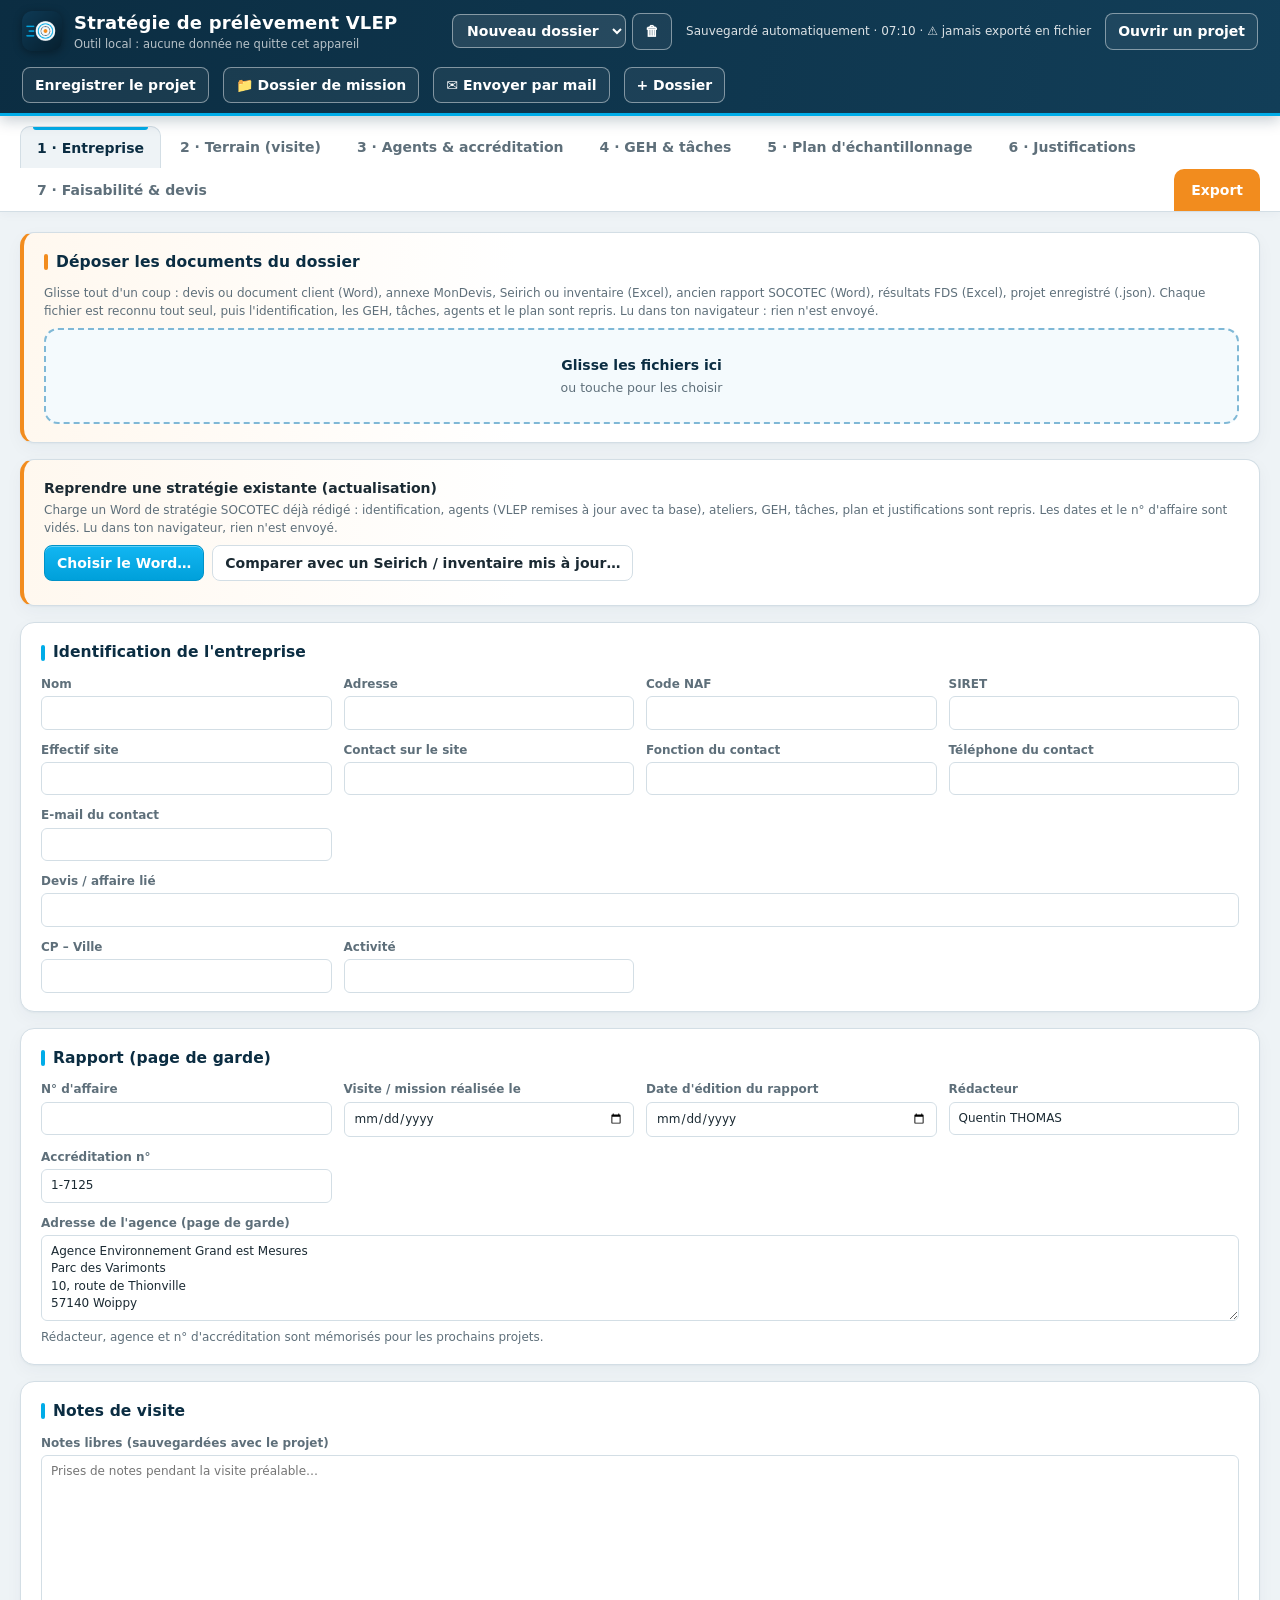
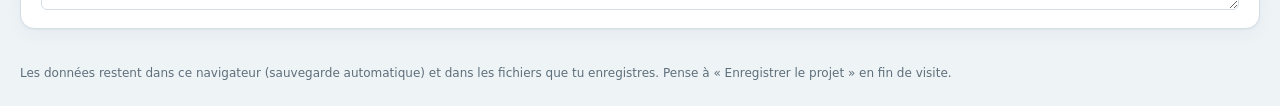
==== index.html @ 91a80d14 "Add files via upload" ====
<!doctype html>
<html lang="fr">
<head>
<meta charset="utf-8">
<meta name="viewport" content="width=device-width, initial-scale=1">
<title>Stratégie VLEP</title>
<link rel="icon" type="image/svg+xml" href="[data-uri]">
<link rel="apple-touch-icon" href="[data-uri]">
<link rel="manifest" href="manifest.webmanifest">
<meta name="app-version" content="20261014-153000">
<meta name="theme-color" content="#0B2D42">
<meta name="apple-mobile-web-app-capable" content="yes">
<meta name="apple-mobile-web-app-title" content="Stratégie VLEP">

<style>
:root{
  --bleu:#00ACE8; --bleu-fonce:#0A5C80; --orange:#E8750A; --orange-bg:#FFF3E6;
  --txt:#1B2A33; --mut:#5E6F7A; --bord:#D5DEE4; --fond:#F3F6F8; --carte:#FFFFFF; --ok:#1E8E4E; --ok-bg:#E7F6EE;
}
*{box-sizing:border-box}
html,body{margin:0}
body{font:14px/1.45 "Segoe UI",Arial,sans-serif;color:var(--txt);background:var(--fond)}
button,input,select,textarea{font:inherit;color:inherit}
.top{background:var(--bleu-fonce);color:#fff;display:flex;align-items:center;gap:16px;padding:10px 20px;flex-wrap:wrap;position:sticky;top:0;z-index:10}
.top h1{font-size:17px;margin:0;font-weight:600}
.top .sub{opacity:.75;font-size:12px}
.top .sp{flex:1}
.btn{border:1px solid var(--bord);background:#fff;border-radius:6px;padding:7px 12px;cursor:pointer;font-weight:600}
.btn:hover{border-color:var(--bleu)}
.btn.pri{background:var(--bleu);border-color:var(--bleu);color:#fff}
.btn.pri:hover{background:#0098CF}
.btn.sm{padding:3px 8px;font-size:12px}
.btn.ghost{background:transparent;color:#fff;border-color:rgba(255,255,255,.45)}
.btn.ghost:hover{border-color:#fff}
.btn:disabled{opacity:.45;cursor:not-allowed}
.save{font-size:12px;opacity:.85}
.tabs{display:flex;gap:4px;padding:12px 20px 0;border-bottom:1px solid var(--bord);background:#fff;flex-wrap:wrap}
.tab{padding:9px 16px;border:1px solid transparent;border-bottom:none;border-radius:8px 8px 0 0;cursor:pointer;background:none;font-weight:600;color:var(--mut)}
.tab.on{background:var(--fond);border-color:var(--bord);color:var(--bleu-fonce);margin-bottom:-1px}
.tab.off{opacity:.5;cursor:not-allowed;font-weight:400}
.tab small{font-weight:400;font-size:11px}
main{padding:20px;max-width:1500px;margin:0 auto}
.card{background:var(--carte);border:1px solid var(--bord);border-radius:10px;padding:16px 18px;margin-bottom:16px}
.card h2{margin:0 0 12px;font-size:15px;color:var(--bleu-fonce)}
.grid{display:grid;grid-template-columns:repeat(auto-fit,minmax(240px,1fr));gap:12px}
label.f{display:block;font-size:12px;color:var(--mut);font-weight:600}
label.f input,label.f textarea,label.f select{display:block;width:100%;margin-top:3px;padding:7px 9px;border:1px solid var(--bord);border-radius:6px;background:#fff;font-weight:400;color:var(--txt)}
label.f input:focus,label.f textarea:focus,input.s:focus{outline:2px solid var(--bleu);outline-offset:-1px}
.cols{display:grid;grid-template-columns:minmax(300px,2fr) 3fr;gap:16px;align-items:start}
@media(max-width:1000px){.cols{grid-template-columns:1fr}}
input.s{width:100%;padding:8px 10px;border:1px solid var(--bord);border-radius:6px}
.lst{max-height:560px;overflow:auto;border:1px solid var(--bord);border-radius:6px;margin-top:8px}
.it{display:flex;gap:8px;align-items:center;padding:6px 10px;border-bottom:1px solid #EEF2F5}
.it:last-child{border-bottom:none}
.it:hover{background:#F6FBFE}
.it .n{flex:1;min-width:0}
.it .n b{font-weight:600;display:block;overflow:hidden;text-overflow:ellipsis}
.it .n span{color:var(--mut);font-size:12px}
.it.done{opacity:.45}
.tag{display:inline-block;font-size:11px;padding:1px 6px;border-radius:10px;border:1px solid var(--bord);color:var(--mut);white-space:nowrap}
.tag.ok{background:var(--ok-bg);border-color:#BFE3CF;color:var(--ok)}
.tag.no{background:var(--orange-bg);border-color:#F6CFA6;color:#B35A00}
.tag.cmr{background:#FDECEC;border-color:#F3B9B9;color:#B42318}
table.t{width:100%;border-collapse:collapse;font-size:13px}
table.t th{background:var(--bleu);color:#fff;font-weight:600;padding:6px 8px;border:1px solid #fff;text-align:center;font-size:12px}
table.t td{padding:6px 8px;border:1px solid #BFE7F7;text-align:center;vertical-align:middle}
table.t td.l{text-align:left}
table.t td:nth-child(2){white-space:nowrap}
table.t td .m{display:block;color:var(--mut);font-size:11px;font-weight:400;color:#5E6F7A}
table.t tr.contr td:nth-child(-n+4){font-weight:700}
table.t tr.indic td:nth-child(-n+4){font-weight:700;color:#0000FF}
table.t tr.indic td .m{color:#5E6F7A;font-weight:400}
table.t tr.hors td:first-child{box-shadow:inset 4px 0 0 var(--orange)}
.sum{display:flex;gap:10px;flex-wrap:wrap;align-items:center;margin-bottom:10px}
.legend{font-size:12px;color:var(--mut);margin-top:8px}
.warn{background:var(--orange-bg);border:1px solid #F6CFA6;border-radius:8px;padding:9px 12px;margin:10px 0;font-size:13px}
.ok{background:var(--ok-bg);border:1px solid #BFE3CF;border-radius:8px;padding:9px 12px;margin:10px 0;font-size:13px}
details{margin:10px 0}
summary{cursor:pointer;font-weight:600;color:var(--bleu-fonce)}
textarea.p{width:100%;min-height:110px;margin-top:8px;padding:8px;border:1px solid var(--bord);border-radius:6px;font-family:Consolas,monospace;font-size:13px}
.row{display:flex;gap:8px;flex-wrap:wrap;align-items:center;margin-top:8px}
.empty{color:var(--mut);padding:24px;text-align:center}
.soon{color:var(--mut)}
.soon li{margin:4px 0}
.hide{display:none!important}
.at{border:1px solid var(--bord);border-radius:8px;padding:10px 12px;margin-bottom:12px;background:#FBFDFE}
.at input.s{max-width:420px}
table.t input,table.t select{width:100%;padding:4px 6px;border:1px solid var(--bord);border-radius:4px;background:#fff;font-size:13px}
table.t input[type=number]{text-align:center}
table.t td.l input{text-align:left}
table.t tr.sec td{background:#DCEFF9;font-weight:700}
table.t tr.sec input{font-weight:700;background:#fff}
td.act{white-space:nowrap}
td.act .btn{padding:1px 6px;font-size:12px}
details.dd{position:relative;text-align:left}
details.dd>summary{list-style:none;cursor:pointer;padding:4px 6px;border:1px solid var(--bord);border-radius:4px;background:#fff;font-weight:400;color:var(--txt);font-size:13px;min-height:26px}
details.dd[open]>summary{border-color:var(--bleu)}
details.dd .pop{position:absolute;z-index:5;left:0;top:100%;margin-top:2px;min-width:300px;max-height:300px;overflow:auto;background:#fff;border:1px solid var(--bleu);border-radius:6px;padding:8px;box-shadow:0 6px 18px rgba(0,0,0,.15)}
details.dd .pop label{display:block;padding:2px 0;font-size:13px;font-weight:400}
.mini{width:auto!important}
.geh{border:1px solid var(--bord);border-radius:8px;padding:8px 10px;margin:8px 0;background:#fff}
.geh .hd{display:grid;grid-template-columns:34px minmax(180px,2fr) 90px minmax(160px,1.5fr) auto;gap:8px;align-items:center}
.geh .hd input,.geh .sub input,.geh .sub textarea{width:100%;padding:5px 7px;border:1px solid var(--bord);border-radius:4px;background:#fff;font-size:13px}
.geh .num{font-weight:700;color:var(--bleu-fonce);text-align:center}
.geh .sub{margin-top:8px;padding-top:8px;border-top:1px dashed var(--bord)}
.geh .sub .g3{display:grid;grid-template-columns:1fr 1fr 1.4fr;gap:8px;margin-bottom:8px}
.geh .sub table.t td{padding:3px 4px}
.geh .sub textarea{min-height:44px;resize:vertical;font-family:inherit}
.imp{border:1px dashed var(--bleu);background:#F2FAFE}
table.t td.l small{display:block;color:var(--mut);font-size:11px;font-weight:400}
footer{color:var(--mut);font-size:12px;padding:0 20px 24px;max-width:1500px;margin:0 auto}

/* ---- v4 : terrain, mobile, outils GEH ---- */
.geh .hd{grid-template-columns:56px minmax(180px,2fr) 90px minmax(160px,1.5fr) auto}
.geh .num input{display:block;margin:0 auto 2px;width:18px;height:18px}
.aglist{font-size:12px;color:var(--mut);margin:6px 0 0 56px}
.chip{display:inline-block;padding:7px 12px;border-radius:18px;border:1px solid var(--bord);background:#fff;margin:3px 4px 3px 0;cursor:pointer;font-size:14px;font-weight:500}
.chip:hover{border-color:var(--bleu)}
.chip.on{background:var(--bleu);border-color:var(--bleu);color:#fff}
.chip.ag{background:#E7F6EE;border-color:#BFE3CF;color:#1E8E4E}
.tf label{display:block;font-size:12px;color:var(--mut);font-weight:600;margin:12px 0 4px}
.tf input,.tf textarea,.tf select{width:100%;padding:10px 11px;border:1px solid var(--bord);border-radius:8px;background:#fff;font-size:16px;color:var(--txt)}
.tf input:focus,.tf textarea:focus,.tf select:focus{outline:2px solid var(--bleu);outline-offset:-1px}
.tbar{display:flex;gap:8px;align-items:center}
.tbar select{flex:1;padding:11px;font-size:16px;border:1px solid var(--bord);border-radius:8px;background:#fff}
.tbar .btn{padding:10px 14px}
.tcard{border:1px solid var(--bord);border-radius:10px;padding:10px 12px;margin:8px 0;background:#FBFDFE}
.tcard b{color:var(--bleu-fonce)}
.tcard .m{font-size:12px;color:var(--mut);white-space:pre-line}
.tfoot{position:sticky;bottom:0;background:#fff;border:1px solid var(--bord);border-radius:10px;padding:8px 12px;display:flex;gap:10px;align-items:center;justify-content:space-between;flex-wrap:wrap;margin-top:8px;z-index:6}
.tres{border:1px solid var(--bord);border-radius:8px;margin-top:6px;max-height:260px;overflow:auto;background:#fff}
.tres button{display:flex;width:100%;text-align:left;gap:8px;align-items:center;padding:10px 12px;border:0;border-bottom:1px solid #EEF2F5;background:#fff;font-size:15px;cursor:pointer}
.tres button:hover{background:#F6FBFE}
.tres button small{color:var(--mut)}
.need{box-shadow:inset 4px 0 0 var(--orange)}
.btn.big{padding:12px 18px;font-size:16px}
.card{overflow-x:auto}
@media(max-width:760px){
  main{padding:10px}
  .top{padding:8px 12px;gap:8px;position:static}
  .top .sub,.save{display:none}
  .tabs{padding:8px 8px 0;overflow-x:auto;flex-wrap:nowrap}
  .tab{white-space:nowrap;padding:9px 12px}
  .card{padding:12px}
  .geh .hd{grid-template-columns:1fr}
  .aglist{margin-left:0}
  label.f input,label.f textarea,label.f select,input.s{font-size:16px}
  .geh .hd input,.geh .sub input,.geh .sub textarea{font-size:16px;padding:9px}
  .geh .sub .g3{grid-template-columns:1fr}
  table.t{font-size:12px}
}
.jit{border:1px solid var(--bord);border-radius:8px;padding:8px 10px;margin:8px 0;background:#FBFDFE}
.cgeh{display:flex;gap:4px;flex-wrap:wrap}
.cbar{margin:12px 0 6px;padding:8px 10px;border-radius:10px;background:#EAF6FC;border:1px solid #BFE3F5}
.btn.rec{background:#E5484D;border-color:#C93A3F;color:#fff;animation:pulse 1.2s infinite}
@keyframes pulse{50%{box-shadow:0 0 0 6px rgba(229,72,77,.2)}}
.clog{margin-top:14px;border-top:1px solid var(--bord);padding-top:8px}.clog h3{font-size:13px;margin:0 0 6px;color:var(--mut)}
.cn{display:flex;gap:6px;align-items:flex-start;margin:5px 0}
.cn textarea{flex:1;border:1px solid var(--bord);border-radius:6px;padding:6px 8px;font:inherit;font-size:14px;resize:vertical;min-height:34px}
.cn .tag{margin-top:7px}
.ctask{margin:8px 0;padding:6px 10px;border-left:3px solid var(--bleu);background:#F7FBFD;border-radius:0 8px 8px 0}
ul.cmp{margin:4px 0 10px;padding-left:20px}ul.cmp li{margin:3px 0}ul.cmp li ul{padding-left:18px}
ul.cmp li.add::marker{content:"＋ ";color:#1E8E4E}ul.cmp li.del::marker{content:"－ ";color:#B42318}ul.cmp li.chg::marker{content:"✎ ";color:#B35A00}
.card.imp h3{font-size:13.5px;margin:12px 0 2px}
body.fieldmode .tabs{display:none}
body.fieldmode .top .sub{display:none}
body.fieldmode .top{padding:8px 12px}
body.fieldmode .top .sp{display:none}
body.fieldmode #tDet{margin-top:8px}
body.fieldmode .top{flex-wrap:wrap;gap:8px}
body.fieldmode .brand{flex:1 1 100%}
body.fieldmode .top .btn{padding:7px 10px;font-size:13px;flex:1}
body.fieldmode #bSave{display:none}
body.fieldmode #saveState{display:none}
body.fieldmode #p-terrain{display:flex;flex-direction:column}
body.fieldmode #p-terrain>#tCarnet{order:1}
body.fieldmode #p-terrain>.card:first-child{order:2}
body.fieldmode #p-terrain>#tDet{order:3}
body.fieldmode #p-terrain>.tfoot{order:4;position:static}
body.fieldmode .brand img{width:30px;height:30px}
#fieldBar{display:none}
body.fieldmode #fieldBar{display:flex;justify-content:flex-end;padding:6px 12px 0}
.dos{display:flex;gap:6px;align-items:center}
#dSel{max-width:260px;padding:7px 10px;border-radius:8px;border:1px solid rgba(255,255,255,.45);background:rgba(255,255,255,.1);color:#fff;font-weight:600}
#dSel option{color:#1B2A33}
body.fieldmode .dos{flex:1 1 100%}body.fieldmode #dSel{max-width:none;flex:1;font-size:15px}
#updBar{position:fixed;left:50%;bottom:16px;transform:translateX(-50%);z-index:50;display:none;align-items:center;gap:12px;background:var(--ink);color:#fff;padding:10px 14px;border-radius:12px;box-shadow:0 8px 28px rgba(0,0,0,.35);max-width:94vw;border:1px solid var(--bleu)}
#updBar.on{display:flex}
#updBar .btn{padding:6px 12px}
.dz{display:flex;flex-direction:column;align-items:center;justify-content:center;gap:4px;min-height:96px;border:2px dashed #7FB8D6;border-radius:14px;background:#F4FAFD;cursor:pointer;text-align:center;padding:16px;transition:background .15s,border-color .15s}
.dz b{color:var(--ink)}.dz span{color:var(--mut);font-size:12.5px}
.dz:hover,.dz.dropping,.dz:focus-visible{background:#E4F4FB;border-color:var(--bleu);outline:none}
[data-dropcat].dropping{outline:3px dashed var(--bleu);outline-offset:-3px;background:#F0FAFE}
.jbar{display:flex;gap:6px;flex-wrap:wrap;align-items:center;margin-top:8px}
.jbar .seg{display:inline-flex;gap:0}
.jtop{display:flex;gap:6px;align-items:center;flex-wrap:wrap}
.jtop select{margin-left:auto;max-width:48%;padding:3px 6px;font-size:12px;border:1px solid var(--bord);border-radius:6px;background:#fff}
.jgrp h2{font-size:15px;margin:0 0 4px}
.jit.on{border-color:var(--bleu);background:#F2FAFE}
.jit textarea{width:100%;margin-top:6px;padding:7px 9px;border:1px solid var(--bord);border-radius:6px;font:inherit;font-size:13px;background:#fff}
.jon{font-weight:600;font-size:13px}
table.mat th{font-size:11px;vertical-align:top;min-width:96px}
table.mat th.l,table.mat td.l{position:sticky;left:0;background:#fff;z-index:2;min-width:190px;text-align:left}
table.mat th.l{background:var(--bleu)}
table.mat .mh{max-height:44px;overflow:hidden;font-weight:600}
table.mat select{width:100%;padding:3px 2px;border:1px solid var(--bord);border-radius:4px;font-size:12px;background:#fff}
table.mat select.mb{width:auto;padding:0 2px;margin-left:4px;font-size:11px}
table.mat input.mn{width:100%;padding:1px 3px;font-size:11px;margin-top:3px}
table.mat td.mc{padding:2px}
td.s-8h select,td.s-CT select,td.s-8hpCT select{background:#E7F6EE}
td.s-x1 select,td.s-x2 select,td.s-x3 select,td.s-x4 select{background:#FFF3E6}
/* ---- v10 : habillage ---- */
:root{--ink:#0B2D42;--ink2:#123E58;--sig:#F28C1E;--fond:#EEF3F6;--bord:#D3DEE5;--bleu-fonce:#0B4A6B}
body{font-family:"Segoe UI Variable Text","Segoe UI",system-ui,-apple-system,Roboto,Arial,sans-serif;background:var(--fond);-webkit-font-smoothing:antialiased}
.top{background:linear-gradient(100deg,var(--ink) 0%,var(--ink2) 100%);padding:10px 22px;gap:14px;box-shadow:0 1px 0 rgba(255,255,255,.06),0 4px 14px rgba(11,45,66,.25);border-bottom:3px solid var(--bleu)}
.brand{display:flex;align-items:center;gap:12px}
.brand img{width:40px;height:40px;border-radius:10px;box-shadow:0 2px 8px rgba(0,0,0,.35)}
.top h1{font-size:18px;font-weight:650;letter-spacing:.01em}
.top .sub{opacity:.7;font-size:11.5px}
.btn{border-radius:8px;transition:background .15s,border-color .15s,box-shadow .15s}
.btn:hover{box-shadow:0 2px 8px rgba(11,45,66,.12)}
.btn:focus-visible,.tab:focus-visible,.chip:focus-visible{outline:3px solid rgba(0,172,232,.55);outline-offset:2px}
.btn.pri{background:linear-gradient(180deg,#12B6F2,#00A0DA);border-color:#0092C8;box-shadow:0 1px 0 rgba(255,255,255,.35) inset}
.btn.ghost{background:rgba(255,255,255,.06)}
.btn.ghost:hover{background:rgba(255,255,255,.14)}
.tabs{background:#fff;padding:10px 20px 0;gap:2px;border-bottom:1px solid var(--bord);box-shadow:0 2px 10px rgba(11,45,66,.04)}
.tab{padding:10px 16px;border-radius:10px 10px 0 0;font-weight:600;position:relative;transition:color .15s,background .15s}
.tab:hover{color:var(--ink);background:#F4F8FA}
.tab.on{background:var(--fond);border-color:var(--bord);color:var(--ink)}
.tab.on::after{content:"";position:absolute;left:12px;right:12px;top:0;height:3px;border-radius:0 0 3px 3px;background:var(--bleu)}
.tab[data-p=export]{margin-left:auto;color:#fff;background:var(--sig);border-radius:10px 10px 0 0}
.tab[data-p=export]:hover{background:#E07C12;color:#fff}
.tab[data-p=export].on{background:#E07C12;color:#fff}
.tab[data-p=export].on::after{background:var(--ink)}
.card{border-radius:14px;border:1px solid var(--bord);box-shadow:0 1px 2px rgba(11,45,66,.04),0 6px 18px rgba(11,45,66,.04);padding:18px 20px}
.card h2{font-size:15.5px;font-weight:650;color:var(--ink);display:flex;align-items:center;gap:8px;letter-spacing:.005em}
.card h2::before{content:"";width:4px;height:16px;border-radius:2px;background:var(--bleu);flex:none}
.card.imp{border-left:4px solid var(--sig);background:linear-gradient(90deg,#FFF8EF,#fff 40%)}
.card.imp h2::before{background:var(--sig)}
.jgrp h2::before{display:none}
table.t th{background:var(--ink2);border-color:var(--ink)}
table.t td{border-color:#CFE3EE}
table.t tr:hover td{background:#F4FAFD}
input:focus,textarea:focus,select:focus{border-color:var(--bleu)!important;box-shadow:0 0 0 3px rgba(0,172,232,.18)}
.tag{border-radius:999px;font-weight:600}
.chip{transition:all .12s}
.jit.on{border-left:3px solid var(--bleu)}
.tfoot{box-shadow:0 -6px 16px rgba(11,45,66,.08)}
.empty{border:1px dashed var(--bord);border-radius:12px;padding:16px;background:#FAFCFD}
@media(max-width:760px){.brand img{width:32px;height:32px}.top h1{font-size:15px}.tab[data-p=export]{margin-left:0}.tabs{box-shadow:none}}
@media(prefers-reduced-motion:reduce){*{transition:none!important}}
</style>
</head>
<body>

<header class="top">
  <div class="brand"><img alt="" src="[data-uri]"><div><h1>Stratégie de prélèvement VLEP</h1><div class="sub">Outil local : aucune donnée ne quitte cet appareil</div></div></div>
  <div class="sp"></div>
  <div class="dos"><select id="dSel" title="Dossier en cours"></select><button class="btn ghost hide" id="bPrev" title="Revenir à la version du dossier d'avant la dernière mise à jour par fichier" type="button">↩</button><button class="btn ghost" id="bDelD" title="Supprimer ce dossier" type="button">🗑</button></div>
  <span class="save" id="saveState"></span>
  <button class="btn ghost" id="bOpen">Ouvrir un projet</button>
  <button class="btn ghost" id="bSave">Enregistrer le projet</button>
  <button class="btn ghost" id="bPack" title="Crée un dossier de mission (Client / Mission) en ZIP : projet, carnet de visite, éléments exclus. Sur iPhone : « Enregistrer dans Fichiers » le déplie en vrai dossier." type="button">📁 Dossier de mission</button>
  <button class="btn ghost" id="bMail" title="Crée un brouillon Outlook avec le projet en pièce jointe : il ne reste qu'à saisir ton adresse">✉ Envoyer par mail</button>
  <button class="btn ghost" id="bNew" title="Crée un nouveau dossier (les autres sont conservés)">+ Dossier</button>
  <input type="file" id="fOpen" accept=".json,.zip,application/json,application/zip" class="hide">
</header>

<div id="updBar" role="status"><span>Nouvelle version disponible.</span><button class="btn pri" id="bUpd" type="button">Actualiser</button><button class="btn ghost" id="bUpdX" type="button" title="Plus tard">✕</button></div>
<div id="fieldBar"><button class="btn sm" id="bAllTabs" type="button">Afficher toutes les rubriques</button></div>
<nav class="tabs" id="tabs">
  <button class="tab on" data-p="ent">1 · Entreprise</button>
  <button class="tab" data-p="terrain">2 · Terrain (visite)</button>
  <button class="tab" data-p="agents">3 · Agents &amp; accréditation</button>
  <button class="tab" data-p="geh">4 · GEH &amp; tâches</button>
  <button class="tab" data-p="plan">5 · Plan d'échantillonnage</button>
  <button class="tab" data-p="just">6 · Justifications</button>
  <button class="tab" data-p="devis">7 · Faisabilité &amp; devis</button>
  <button class="tab" data-p="export">Export</button>
</nav>

<main>

<!-- 1 ENTREPRISE -->
<section id="p-ent">
  <div class="card imp" id="dropCard">
    <h2>Déposer les documents du dossier</h2>
    <div class="legend" style="margin:0 0 8px">Glisse tout d'un coup : devis ou document client (Word), annexe MonDevis, Seirich ou inventaire (Excel), ancien rapport SOCOTEC (Word), résultats FDS (Excel), projet enregistré (.json). Chaque fichier est reconnu tout seul, puis l'identification, les GEH, tâches, agents et le plan sont repris. Lu dans ton navigateur : rien n'est envoyé.</div>
    <div id="dropZone" class="dz" tabindex="0" role="button" aria-label="Déposer ou choisir des fichiers"><b>Glisse les fichiers ici</b><span>ou touche pour les choisir</span><input type="file" id="fAll" multiple class="hide" accept=".docx,.docm,.xlsx,.xlsm,.json,.zip,.pdf"></div>
    <div id="dropLog"></div>
  </div>
  <div class="card imp">
    <b>Reprendre une stratégie existante (actualisation)</b>
    <div class="legend" style="margin:4px 0 8px">Charge un Word de stratégie SOCOTEC déjà rédigé : identification, agents (VLEP remises à jour avec ta base), ateliers, GEH, tâches, plan et justifications sont repris. Les dates et le n° d'affaire sont vidés. Lu dans ton navigateur, rien n'est envoyé.</div>
    <div class="row" style="margin:0"><label class="btn pri" style="font-weight:600">Choisir le Word…<input type="file" id="fPrev" accept=".docx" class="hide"></label>
      <label class="btn" style="font-weight:600" title="Charge un Seirich / inventaire plus récent : l'outil liste les écarts avec la stratégie en cours">Comparer avec un Seirich / inventaire mis à jour…<input type="file" id="fCmp" accept=".xlsx" class="hide"></label></div>
    <div id="prevMsg" style="font-size:13px;margin-top:6px"></div>
    <div id="cmpWrap"></div>
  </div>
  <div class="card">
    <h2>Identification de l'entreprise</h2>
    <div class="grid">
      <label class="f">Nom<input data-k="nom" autocomplete="off"></label>
      <label class="f">Adresse<input data-k="adresse" autocomplete="off"></label>
      <label class="f">Code NAF<input data-k="naf" autocomplete="off"></label>
      <label class="f">SIRET<input data-k="siret" autocomplete="off"></label>
      <label class="f">Effectif site<input data-k="effectif" autocomplete="off"></label>
      <label class="f">Contact sur le site<input data-k="contact" autocomplete="off"></label>
      <label class="f">Fonction du contact<input data-k="contactFonction" autocomplete="off"></label>
      <label class="f">Téléphone du contact<input data-k="contactTel" autocomplete="off"></label>
      <label class="f">E-mail du contact<input data-k="contactMail" autocomplete="off"></label>
      <label class="f" style="grid-column:1/-1">Devis / affaire lié<input data-k="devis" autocomplete="off"></label>
      <label class="f">CP – Ville<input data-k="cpville" autocomplete="off"></label>
      <label class="f">Activité<input data-k="activite" autocomplete="off"></label>
    </div>
  </div>
  <div class="card">
    <h2>Rapport (page de garde)</h2>
    <div class="grid">
      <label class="f">N° d'affaire<input data-k="affaire" autocomplete="off"></label>
      <label class="f">Visite / mission réalisée le<input type="date" data-k="dateMission"></label>
      <label class="f">Date d'édition du rapport<input type="date" data-k="dateEdition"></label>
      <label class="f">Rédacteur<input data-k="redacteur" autocomplete="off"></label>
      <label class="f">Accréditation n°<input data-k="accred" autocomplete="off"></label>
      <label class="f" style="grid-column:1/-1">Adresse de l'agence (page de garde)<textarea data-k="agence" rows="4"></textarea></label>
    </div>
    <div class="legend">Rédacteur, agence et n° d'accréditation sont mémorisés pour les prochains projets.</div>
  </div>
  <div class="card">
    <h2>Notes de visite</h2>
    <label class="f">Notes libres (sauvegardées avec le projet)<textarea data-k="notes" rows="8" placeholder="Prises de notes pendant la visite préalable…"></textarea></label>
  </div>
</section>

<!-- 2 TERRAIN -->
<section id="p-terrain" class="hide">
  <div class="card tf">
    <h2>Visite sur site</h2>
    <div class="grid">
      <label class="f">Entreprise<input data-k="nom" autocomplete="off"></label>
      <label class="f">Contact sur le site<input data-k="contact" autocomplete="off"></label>
      <label class="f">Visite / mission réalisée le<input type="date" data-k="dateMission"></label>
    </div>
    <label>Note rapide (horodatée, ajoutée aux notes de visite)</label>
    <div class="row" style="margin-top:0"><input id="tNote" style="flex:1" placeholder="ex : 10h20 – fuite sur la cuve 3, ventilation HS"><button class="btn big" id="tNoteMic" title="Dicter" type="button">🎤</button><button class="btn big" id="tNoteAdd">Ajouter</button></div>
  </div>
  <div class="card tf" id="tCarnet"></div>
  <details id="tDet" class="card tf" style="padding:12px 16px"><summary style="cursor:pointer;font-weight:650;color:var(--ink)">Fiche détaillée (formulaire complet par GEH)</summary>
  <div class="card tf" style="box-shadow:none;border:0;padding:8px 0">
    <h2>GEH en cours de saisie</h2>
    <div class="row" style="margin:0 0 8px"><span class="tag" id="tProg"></span><button class="btn sm" id="tNext">Prochain GEH à compléter ▶</button></div>
    <div class="tbar"><select id="tSel"></select><button class="btn pri" id="tNew">+ GEH</button><button class="btn" id="tDel" title="Supprimer ce GEH">🗑</button></div>
    <div id="tHead"></div>
  </div>
  <div id="tBody"></div>
  </details>
  <div class="tfoot"><span id="tCount" style="font-size:13px;color:var(--mut)"></span><button class="btn pri" id="bSave2">Enregistrer le projet</button></div>
</section>

<!-- 3 AGENTS -->
<section id="p-agents" class="hide">
  <div class="card imp">
    <b>Importer un tableau de résultats FDS (.xlsx)</b>
    <div class="legend" style="margin:4px 0 8px">Feuilles « Résumé produits » et « Composants » (sortie de ton outil FDS). Les substances à VLEP française ou CMR rejoignent la liste ci-dessous ; les produits deviennent cherchables dans l'onglet Terrain (le produit choisi ajoute ses polluants). Lu dans ton navigateur, rien n'est envoyé.</div>
    <div class="row" style="margin:0"><label class="btn pri" style="font-weight:600">Choisir le fichier…<input type="file" id="fFds" accept=".xlsx" class="hide"></label><span id="fdsMsg" style="font-size:13px"></span></div>
  </div>
  <div class="card imp hide" id="candCard">
    <h2>Agents détectés par l'import Seirich <span class="tag" id="candN"></span></h2>
    <div class="legend" style="margin:0 0 8px">Substances avec VLEP ou CMR 1A/1B présentes dans les produits utilisés en tâche. À toi de retenir ceux qui entrent dans l'étude.</div>
    <div class="row" style="margin:0 0 8px"><select id="candF" style="padding:5px 8px;border:1px solid var(--bord);border-radius:6px"><option value="all">Toutes les substances</option><option value="reg">VLEP réglementaire ou CMR</option><option value="cmr">CMR uniquement</option></select><button class="btn pri sm" id="bCandAll">Ajouter tous ceux de la base</button><button class="btn sm" id="bCandHors">Ajouter aussi les hors base</button></div>
    <div id="candWrap"></div>
  </div>
  <div class="cols">
    <div class="card">
      <h2>Base des agents chimiques <span class="tag" id="nBase"></span></h2>
      <input class="s" id="q" placeholder="Rechercher un nom ou un n° CAS…" autocomplete="off">
      <div class="row">
        <label><input type="checkbox" id="fAcc"> Accrédités uniquement</label>
        <label><input type="checkbox" id="fCmr"> CMR uniquement</label>
      </div>
      <div class="lst" id="lst"></div>
      <div class="legend" id="lstInfo"></div>
    </div>

    <div>
      <div class="card">
        <h2>Agents retenus — tableau du §2.4</h2>
        <div class="sum" id="sum"></div>
        <div id="selWrap"></div>
        <div class="legend">En gras noir : VLEP réglementaire contraignante · en gras bleu : VLEP réglementaire indicative · en noir : VLEP admise. Liseré orange : hors périmètre d'accréditation.</div>

        <details>
          <summary>Coller une liste d'agents (export Seirich, notes…)</summary>
          <textarea class="p" id="paste" placeholder="Un agent ou un n° CAS par ligne&#10;ex :&#10;64-17-5&#10;acide acétique&#10;chlorure d'hydrogène"></textarea>
          <div class="row"><button class="btn pri sm" id="bPaste">Rechercher et ajouter</button><button class="btn sm" id="bPasteClear">Vider</button></div>
          <div id="pasteRes"></div>
        </details>

        <details id="dCustom">
          <summary>Ajouter un agent hors base</summary>
          <div class="grid" style="margin-top:8px">
            <label class="f">Agent<input id="cNom"></label>
            <label class="f">N° CAS<input id="cCas"></label>
            <label class="f">VLEP 8 h (mg/m³)<input id="cV8"></label>
            <label class="f">VLEP CT (mg/m³)<input id="cVct"></label>
            <label class="f">CMR<input id="cCmr" placeholder="ex : C1B"></label>
            <label class="f">Type de VLEP
              <select id="cType"><option value="">Aucune</option><option value="contr">Réglementaire contraignante</option><option value="indic">Réglementaire indicative</option><option value="adm">Admise</option></select></label>
            <label class="f" style="grid-column:1/-1">Méthode envisagée / remarque (méthode générique, sous-traitance, développement…)<input id="cNote"></label>
          </div>
          <div class="row">
            <label><input type="checkbox" id="cAccP"> Prélèvement accrédité</label>
            <label><input type="checkbox" id="cAccA"> Analyse accréditée</label>
            <button class="btn pri sm" id="bCustom">Ajouter</button>
          </div>
        </details>
      </div>
    </div>
  </div>
</section>

<!-- 3 GEH -->
<section id="p-geh" class="hide">
  <div class="card">
    <h2>Décomposition du site en groupes d'exposition homogène (GEH)</h2>
    <div class="card imp" style="margin-bottom:12px">
      <b>Importer un inventaire (.xlsx) : export Seirich, inventaire SOCOTEC / client, liste de produits par poste</b>
      <div class="legend" style="margin:4px 0 8px">Crée les ateliers, les GEH (postes de travail), les tâches avec durée et fréquence, et une liste d'agents détectés à valider dans l'onglet 3. Fichiers reconnus : export Seirich complet, ou tout tableau avec une colonne CAS et une colonne GEH / Poste. Le fichier est lu dans ton navigateur, rien n'est envoyé.</div>
      <div class="row" style="margin:0"><label class="btn pri" style="font-weight:600">Choisir le fichier…<input type="file" id="fSeirich" accept=".xlsx" class="hide"></label><span id="impMsg" style="font-size:13px"></span></div>
    </div>
    <div class="card imp" style="margin-bottom:12px">
      <b>⚡ Préparer toute la stratégie automatiquement</b>
      <div class="legend" style="margin:4px 0 8px">Après un import : retient les agents à VLEP réglementaire ou CMR (dans la base ou hors base), écarte les GEH sans agent retenu, remplit la matrice, génère le plan et les justifications. Tout reste modifiable ensuite.</div>
      <div class="row" style="margin:0"><button class="btn pri" id="bAuto">Préparer la stratégie</button><span id="autoMsg" style="font-size:13px"></span></div>
    </div>
    <div class="legend" style="margin:0 0 10px">Ateliers puis GEH. Les numéros se suivent automatiquement sur tout le site et alimentent le plan d'échantillonnage.</div>
    <div class="row" id="gToolbar" style="margin:0 0 6px">
      <button class="btn sm" id="gNoAg">Cocher les GEH sans agent retenu</button><button class="btn sm" id="gUncheck">Tout décocher</button>
      <button class="btn sm" id="gDelSel">Supprimer cochés</button><button class="btn sm" id="gMerge">Fusionner cochés</button>
      <select id="gMoveTo" style="padding:3px 6px;border:1px solid var(--bord);border-radius:6px"></select><button class="btn sm" id="gMove">Déplacer cochés vers</button>
      <button class="btn sm" id="gCollapse">Tout replier</button><button class="btn sm" id="gExpand">Tout déplier</button><span class="tag" id="gSelN"></span>
    </div>
    <details><summary>Ajout rapide (une ligne = un GEH)</summary><textarea class="p" id="gQuick" placeholder="Atelier / Poste ; effectif ; organisation&#10;Peinture / Cabine de peinture ; 3 ; 2x8&#10;Maintenance / Soudeur ; 2"></textarea><div class="row"><button class="btn pri sm" id="gQuickAdd">Créer les GEH</button></div></details>
    <details id="exclCard" class="card imp hide" style="margin-bottom:12px"><summary id="exclSum" style="cursor:pointer;font-weight:650"></summary><div id="exclWrap"></div></details>
    <div id="gehWrap"></div>
    <datalist id="dl-duree"><option value="Moins de 15 min"><option value="Entre 15 min et 1 heure"><option value="Entre 1 et 4 heures"><option value="Plus de 4 heures"></datalist>
    <datalist id="dl-freq"><option value="Quotidienne"><option value="1x / semaine"><option value="1x / mois"><option value="1x / an"></datalist>
    <div class="row"><button class="btn pri sm" id="bAtelier">+ Atelier</button></div>
  </div>
</section>

<!-- 4 PLAN -->
<section id="p-plan" class="hide">
  <div class="card">
    <h2>Matrice GEH × agents</h2>
    <div class="legend" style="margin:0 0 8px">Pré-remplie d'après l'inventaire et la saisie terrain. Pour chaque couple, choisis : mesuré en 8 h, en CT, les deux, ou éliminé avec le motif (la justification est alors rédigée automatiquement). Puis génère le plan.</div>
    <div id="matWrap"></div>
    <div class="row"><button class="btn sm" id="bMatReset">Réinitialiser la matrice</button></div>
  </div>
  <div class="card imp">
    <h2>Génération automatique du plan</h2>
    <div class="legend" style="margin:0 0 8px">Construit le plan à partir de la matrice ci-dessus. Règles simples, à ajuster : une ligne par GEH et par type de VLEP, agents regroupés quand ils partagent le même support, plage horaire déduite des durées de tâche.</div>
    <div class="row" style="margin:0">
      <label>Prélèvements par ligne <input type="number" id="gpNb" min="1" value="3" style="width:60px;padding:3px 6px"></label>
      <label><input type="checkbox" id="gpCT" checked> Ligne CT si VLEP CT réglementaire</label>
      <label><input type="checkbox" id="gpGrp" checked> Regrouper les agents au même support</label>
      <select id="gpMode" style="padding:4px 6px;border:1px solid var(--bord);border-radius:6px"><option value="etale">Étalé sur 3 jours (J1 / J2 / J3)</option><option value="compact">Compact (un jour par ligne)</option></select>
      <button class="btn pri" id="bGenPlan">Générer le plan</button>
    </div>
    <div id="gpMsg"></div>
  </div>
  <div class="card">
    <h2>Plan d'échantillonnage — 1ère campagne</h2>
    <div class="row" style="margin:0 0 10px">
      <button class="btn pri sm" id="bRow">+ Ligne</button>
      <button class="btn sm" id="bSec">+ Section (Option, Postes fixes…)</button>
      <button class="btn sm" id="bCopyPlan" title="Copie le plan au format de l'annexe, à coller dans Excel / Word / devis">📋 Copier le plan (annexe)</button><label style="font-size:12px;color:var(--mut)"><input type="checkbox" id="cpTitle" checked> titre + phrase d'intro</label><span id="cpMsg" class="legend" style="margin:0"></span>
      <label style="margin-left:auto;font-size:12px;color:var(--mut)">Seuil de charge par jour <input type="number" min="1" id="thr" class="mini" style="width:60px;padding:3px 6px"></label>
    </div>
    <div id="planWrap"></div>
    <div class="legend">Un jour par ligne ou plusieurs (« J1 / J2 / J3 » : le nombre de prélèvements est alors le total sur ces jours). Plusieurs agents sur une même ligne = prélèvements regroupés.</div>
  </div>
  <div class="card"><h2>Contrôles</h2><div id="planChk"></div></div>
  <datalist id="dl-plages"><option value="En journée"><option value="Sur phase exposante"><option value="Entre 15min et 1h"><option value="Entre 1 et 4h"><option value="Plus de 4h"><option value="CT pondéré sur 8h"></datalist>
  <datalist id="dl-jours"><option value="J1"><option value="J2"><option value="J3"><option value="J4"><option value="J5"><option value="J1 / J2 / J3"><option value="J4 / J5 / J6"></datalist>
</section>

<!-- JUSTIFICATIONS -->
<section id="p-just" class="hide">
  <div class="card imp">
    <h2>Justifications du plan d'échantillonnage</h2>
    <div class="legend" style="margin:0 0 8px">Phrases types de ta trame, proposées d'après les GEH, les tâches (fréquence, durée) et le plan : élimination de GEH, agents non retenus, pondération 8 h, mesurages exhaustifs (moins de 12 opérations par an), regroupements, informations sur les mesures. Coche celles à retenir, modifie le texte librement ; les passages <mark>[à compléter]</mark> sont surlignés dans le Word. Tu peux régénérer sans perdre tes modifications.</div>
    <div class="row" style="margin:0"><button class="btn pri" id="bGenJust">Proposer automatiquement</button><span id="jInfo"></span></div>
  </div>
  <div id="jWrap"></div>
</section>

<!-- EXPORT -->
<section id="p-devis" class="hide">
  <div class="card">
    <h2>Faisabilité, prix et co-prélèvements (hors stratégie)</h2>
    <p>Pour chaque agent : faisabilité de l'analyse, labo (comme dans la base MonDevis), références de support / prétraitement / analyse, prix HT remisés SOCOTEC, et pour chaque GEH les agents qui peuvent partager un même prélèvement. Catalogues SOCOTEC AIR, TERA et Toxilabo 2026 embarqués : tout reste dans ton navigateur.</p>
    <div class="row" style="margin-bottom:8px">
      <label><input type="radio" name="dvSrc" value="proj" checked> Agents retenus du projet</label>
      <label><input type="radio" name="dvSrc" value="projc"> Retenus + candidats du projet</label>
      <label><input type="radio" name="dvSrc" value="paste"> Liste collée / fichier</label>
    </div>
    <textarea id="dvTxt" rows="5" style="width:100%;box-sizing:border-box" placeholder="Une ligne par agent : CAS ou nom. Option : GEH ; agent (ou GEH ; CAS). Ex.&#10;71-43-2&#10;Atelier peinture ; toluène&#10;Maintenance ; 67-64-1"></textarea>
    <div class="row" style="margin-top:8px">
      <label class="btn" style="font-weight:400">Charger un fichier (.xlsx, .csv, .txt)…<input type="file" id="fDv" accept=".xlsx,.xlsm,.csv,.txt" class="hide"></label>
      <span id="dvLabs" class="row" style="margin:0"><label><input type="checkbox" value="Eurofins Analyses de l'Air" checked> Eurofins</label><label><input type="checkbox" value="TERA" checked> TERA</label><label><input type="checkbox" value="Toxilabo" checked> Toxilabo</label></span>
      <button class="btn pri" id="dvRun" type="button">Analyser</button>
    </div>
    <div id="dvMsg"></div>
  </div>
  <div id="dvOut"></div>
</section>

<section id="p-export" class="hide">
  <div class="card">
    <h2>Document Word (trame de stratégie)</h2>
    <p>Injecte dans ta trame : l'identification (§2.1), le tableau des agents / accréditations (§2.4), les GEH et tâches (§3.7) et le plan d'échantillonnage. Le reste de la trame reste intact.</p>
    <div class="row">
      <button class="btn pri" id="bWord">Générer le Word</button>
      <label class="btn" style="font-weight:400">Utiliser une autre trame…<input type="file" id="fTrame" accept=".docx" class="hide"></label>
      <span class="tag" id="trameState"></span>
    </div>
    <div class="legend">Après ouverture dans Word : Ctrl+A puis F9 pour mettre à jour le sommaire.</div>
  </div>
  <div class="card">
    <h2>Fichier Excel</h2>
    <p>Six feuilles : entreprise, accréditation (§2.4), annexe méthodes, décomposition en GEH, plan d'échantillonnage (format annexe MonDevis) et tâches (§3.7).</p>
    <div class="row"><button class="btn pri" id="bXlsx">Générer l'Excel</button></div>
  </div>
  <div id="expMsg"></div>
</section>

</main>
<footer>Les données restent dans ce navigateur (sauvegarde automatique) et dans les fichiers que tu enregistres. Pense à « Enregistrer le projet » en fin de visite.</footer>

<script>/*!

JSZip v3.10.1 - A JavaScript class for generating and reading zip files
<http://stuartk.com/jszip>

(c) 2009-2016 Stuart Knightley <stuart [at] stuartk.com>
Dual licenced under the MIT license or GPLv3. See https://raw.github.com/Stuk/jszip/main/LICENSE.markdown.

JSZip uses the library pako released under the MIT license :
https://github.com/nodeca/pako/blob/main/LICENSE
*/

!function(e){if("object"==typeof exports&&"undefined"!=typeof module)module.exports=e();else if("function"==typeof define&&define.amd)define([],e);else{("undefined"!=typeof window?window:"undefined"!=typeof global?global:"undefined"!=typeof self?self:this).JSZip=e()}}(function(){return function s(a,o,h){function u(r,e){if(!o[r]){if(!a[r]){var t="function"==typeof require&&require;if(!e&&t)return t(r,!0);if(l)return l(r,!0);var n=new Error("Cannot find module '"+r+"'");throw n.code="MODULE_NOT_FOUND",n}var i=o[r]={exports:{}};a[r][0].call(i.exports,function(e){var t=a[r][1][e];return u(t||e)},i,i.exports,s,a,o,h)}return o[r].exports}for(var l="function"==typeof require&&require,e=0;e<h.length;e++)u(h[e]);return u}({1:[function(e,t,r){"use strict";var d=e("./utils"),c=e("./support"),p="ABCDEFGHIJKLMNOPQRSTUVWXYZabcdefghijklmnopqrstuvwxyz0123456789+/=";r.encode=function(e){for(var t,r,n,i,s,a,o,h=[],u=0,l=e.length,f=l,c="string"!==d.getTypeOf(e);u<e.length;)f=l-u,n=c?(t=e[u++],r=u<l?e[u++]:0,u<l?e[u++]:0):(t=e.charCodeAt(u++),r=u<l?e.charCodeAt(u++):0,u<l?e.charCodeAt(u++):0),i=t>>2,s=(3&t)<<4|r>>4,a=1<f?(15&r)<<2|n>>6:64,o=2<f?63&n:64,h.push(p.charAt(i)+p.charAt(s)+p.charAt(a)+p.charAt(o));return h.join("")},r.decode=function(e){var t,r,n,i,s,a,o=0,h=0,u="data:";if(e.substr(0,u.length)===u)throw new Error("Invalid base64 input, it looks like a data url.");var l,f=3*(e=e.replace(/[^A-Za-z0-9+/=]/g,"")).length/4;if(e.charAt(e.length-1)===p.charAt(64)&&f--,e.charAt(e.length-2)===p.charAt(64)&&f--,f%1!=0)throw new Error("Invalid base64 input, bad content length.");for(l=c.uint8array?new Uint8Array(0|f):new Array(0|f);o<e.length;)t=p.indexOf(e.charAt(o++))<<2|(i=p.indexOf(e.charAt(o++)))>>4,r=(15&i)<<4|(s=p.indexOf(e.charAt(o++)))>>2,n=(3&s)<<6|(a=p.indexOf(e.charAt(o++))),l[h++]=t,64!==s&&(l[h++]=r),64!==a&&(l[h++]=n);return l}},{"./support":30,"./utils":32}],2:[function(e,t,r){"use strict";var n=e("./external"),i=e("./stream/DataWorker"),s=e("./stream/Crc32Probe"),a=e("./stream/DataLengthProbe");function o(e,t,r,n,i){this.compressedSize=e,this.uncompressedSize=t,this.crc32=r,this.compression=n,this.compressedContent=i}o.prototype={getContentWorker:function(){var e=new i(n.Promise.resolve(this.compressedContent)).pipe(this.compression.uncompressWorker()).pipe(new a("data_length")),t=this;return e.on("end",function(){if(this.streamInfo.data_length!==t.uncompressedSize)throw new Error("Bug : uncompressed data size mismatch")}),e},getCompressedWorker:function(){return new i(n.Promise.resolve(this.compressedContent)).withStreamInfo("compressedSize",this.compressedSize).withStreamInfo("uncompressedSize",this.uncompressedSize).withStreamInfo("crc32",this.crc32).withStreamInfo("compression",this.compression)}},o.createWorkerFrom=function(e,t,r){return e.pipe(new s).pipe(new a("uncompressedSize")).pipe(t.compressWorker(r)).pipe(new a("compressedSize")).withStreamInfo("compression",t)},t.exports=o},{"./external":6,"./stream/Crc32Probe":25,"./stream/DataLengthProbe":26,"./stream/DataWorker":27}],3:[function(e,t,r){"use strict";var n=e("./stream/GenericWorker");r.STORE={magic:"\0\0",compressWorker:function(){return new n("STORE compression")},uncompressWorker:function(){return new n("STORE decompression")}},r.DEFLATE=e("./flate")},{"./flate":7,"./stream/GenericWorker":28}],4:[function(e,t,r){"use strict";var n=e("./utils");var o=function(){for(var e,t=[],r=0;r<256;r++){e=r;for(var n=0;n<8;n++)e=1&e?3988292384^e>>>1:e>>>1;t[r]=e}return t}();t.exports=function(e,t){return void 0!==e&&e.length?"string"!==n.getTypeOf(e)?function(e,t,r,n){var i=o,s=n+r;e^=-1;for(var a=n;a<s;a++)e=e>>>8^i[255&(e^t[a])];return-1^e}(0|t,e,e.length,0):function(e,t,r,n){var i=o,s=n+r;e^=-1;for(var a=n;a<s;a++)e=e>>>8^i[255&(e^t.charCodeAt(a))];return-1^e}(0|t,e,e.length,0):0}},{"./utils":32}],5:[function(e,t,r){"use strict";r.base64=!1,r.binary=!1,r.dir=!1,r.createFolders=!0,r.date=null,r.compression=null,r.compressionOptions=null,r.comment=null,r.unixPermissions=null,r.dosPermissions=null},{}],6:[function(e,t,r){"use strict";var n=null;n="undefined"!=typeof Promise?Promise:e("lie"),t.exports={Promise:n}},{lie:37}],7:[function(e,t,r){"use strict";var n="undefined"!=typeof Uint8Array&&"undefined"!=typeof Uint16Array&&"undefined"!=typeof Uint32Array,i=e("pako"),s=e("./utils"),a=e("./stream/GenericWorker"),o=n?"uint8array":"array";function h(e,t){a.call(this,"FlateWorker/"+e),this._pako=null,this._pakoAction=e,this._pakoOptions=t,this.meta={}}r.magic="\b\0",s.inherits(h,a),h.prototype.processChunk=function(e){this.meta=e.meta,null===this._pako&&this._createPako(),this._pako.push(s.transformTo(o,e.data),!1)},h.prototype.flush=function(){a.prototype.flush.call(this),null===this._pako&&this._createPako(),this._pako.push([],!0)},h.prototype.cleanUp=function(){a.prototype.cleanUp.call(this),this._pako=null},h.prototype._createPako=function(){this._pako=new i[this._pakoAction]({raw:!0,level:this._pakoOptions.level||-1});var t=this;this._pako.onData=function(e){t.push({data:e,meta:t.meta})}},r.compressWorker=function(e){return new h("Deflate",e)},r.uncompressWorker=function(){return new h("Inflate",{})}},{"./stream/GenericWorker":28,"./utils":32,pako:38}],8:[function(e,t,r){"use strict";function A(e,t){var r,n="";for(r=0;r<t;r++)n+=String.fromCharCode(255&e),e>>>=8;return n}function n(e,t,r,n,i,s){var a,o,h=e.file,u=e.compression,l=s!==O.utf8encode,f=I.transformTo("string",s(h.name)),c=I.transformTo("string",O.utf8encode(h.name)),d=h.comment,p=I.transformTo("string",s(d)),m=I.transformTo("string",O.utf8encode(d)),_=c.length!==h.name.length,g=m.length!==d.length,b="",v="",y="",w=h.dir,k=h.date,x={crc32:0,compressedSize:0,uncompressedSize:0};t&&!r||(x.crc32=e.crc32,x.compressedSize=e.compressedSize,x.uncompressedSize=e.uncompressedSize);var S=0;t&&(S|=8),l||!_&&!g||(S|=2048);var z=0,C=0;w&&(z|=16),"UNIX"===i?(C=798,z|=function(e,t){var r=e;return e||(r=t?16893:33204),(65535&r)<<16}(h.unixPermissions,w)):(C=20,z|=function(e){return 63&(e||0)}(h.dosPermissions)),a=k.getUTCHours(),a<<=6,a|=k.getUTCMinutes(),a<<=5,a|=k.getUTCSeconds()/2,o=k.getUTCFullYear()-1980,o<<=4,o|=k.getUTCMonth()+1,o<<=5,o|=k.getUTCDate(),_&&(v=A(1,1)+A(B(f),4)+c,b+="up"+A(v.length,2)+v),g&&(y=A(1,1)+A(B(p),4)+m,b+="uc"+A(y.length,2)+y);var E="";return E+="\n\0",E+=A(S,2),E+=u.magic,E+=A(a,2),E+=A(o,2),E+=A(x.crc32,4),E+=A(x.compressedSize,4),E+=A(x.uncompressedSize,4),E+=A(f.length,2),E+=A(b.length,2),{fileRecord:R.LOCAL_FILE_HEADER+E+f+b,dirRecord:R.CENTRAL_FILE_HEADER+A(C,2)+E+A(p.length,2)+"\0\0\0\0"+A(z,4)+A(n,4)+f+b+p}}var I=e("../utils"),i=e("../stream/GenericWorker"),O=e("../utf8"),B=e("../crc32"),R=e("../signature");function s(e,t,r,n){i.call(this,"ZipFileWorker"),this.bytesWritten=0,this.zipComment=t,this.zipPlatform=r,this.encodeFileName=n,this.streamFiles=e,this.accumulate=!1,this.contentBuffer=[],this.dirRecords=[],this.currentSourceOffset=0,this.entriesCount=0,this.currentFile=null,this._sources=[]}I.inherits(s,i),s.prototype.push=function(e){var t=e.meta.percent||0,r=this.entriesCount,n=this._sources.length;this.accumulate?this.contentBuffer.push(e):(this.bytesWritten+=e.data.length,i.prototype.push.call(this,{data:e.data,meta:{currentFile:this.currentFile,percent:r?(t+100*(r-n-1))/r:100}}))},s.prototype.openedSource=function(e){this.currentSourceOffset=this.bytesWritten,this.currentFile=e.file.name;var t=this.streamFiles&&!e.file.dir;if(t){var r=n(e,t,!1,this.currentSourceOffset,this.zipPlatform,this.encodeFileName);this.push({data:r.fileRecord,meta:{percent:0}})}else this.accumulate=!0},s.prototype.closedSource=function(e){this.accumulate=!1;var t=this.streamFiles&&!e.file.dir,r=n(e,t,!0,this.currentSourceOffset,this.zipPlatform,this.encodeFileName);if(this.dirRecords.push(r.dirRecord),t)this.push({data:function(e){return R.DATA_DESCRIPTOR+A(e.crc32,4)+A(e.compressedSize,4)+A(e.uncompressedSize,4)}(e),meta:{percent:100}});else for(this.push({data:r.fileRecord,meta:{percent:0}});this.contentBuffer.length;)this.push(this.contentBuffer.shift());this.currentFile=null},s.prototype.flush=function(){for(var e=this.bytesWritten,t=0;t<this.dirRecords.length;t++)this.push({data:this.dirRecords[t],meta:{percent:100}});var r=this.bytesWritten-e,n=function(e,t,r,n,i){var s=I.transformTo("string",i(n));return R.CENTRAL_DIRECTORY_END+"\0\0\0\0"+A(e,2)+A(e,2)+A(t,4)+A(r,4)+A(s.length,2)+s}(this.dirRecords.length,r,e,this.zipComment,this.encodeFileName);this.push({data:n,meta:{percent:100}})},s.prototype.prepareNextSource=function(){this.previous=this._sources.shift(),this.openedSource(this.previous.streamInfo),this.isPaused?this.previous.pause():this.previous.resume()},s.prototype.registerPrevious=function(e){this._sources.push(e);var t=this;return e.on("data",function(e){t.processChunk(e)}),e.on("end",function(){t.closedSource(t.previous.streamInfo),t._sources.length?t.prepareNextSource():t.end()}),e.on("error",function(e){t.error(e)}),this},s.prototype.resume=function(){return!!i.prototype.resume.call(this)&&(!this.previous&&this._sources.length?(this.prepareNextSource(),!0):this.previous||this._sources.length||this.generatedError?void 0:(this.end(),!0))},s.prototype.error=function(e){var t=this._sources;if(!i.prototype.error.call(this,e))return!1;for(var r=0;r<t.length;r++)try{t[r].error(e)}catch(e){}return!0},s.prototype.lock=function(){i.prototype.lock.call(this);for(var e=this._sources,t=0;t<e.length;t++)e[t].lock()},t.exports=s},{"../crc32":4,"../signature":23,"../stream/GenericWorker":28,"../utf8":31,"../utils":32}],9:[function(e,t,r){"use strict";var u=e("../compressions"),n=e("./ZipFileWorker");r.generateWorker=function(e,a,t){var o=new n(a.streamFiles,t,a.platform,a.encodeFileName),h=0;try{e.forEach(function(e,t){h++;var r=function(e,t){var r=e||t,n=u[r];if(!n)throw new Error(r+" is not a valid compression method !");return n}(t.options.compression,a.compression),n=t.options.compressionOptions||a.compressionOptions||{},i=t.dir,s=t.date;t._compressWorker(r,n).withStreamInfo("file",{name:e,dir:i,date:s,comment:t.comment||"",unixPermissions:t.unixPermissions,dosPermissions:t.dosPermissions}).pipe(o)}),o.entriesCount=h}catch(e){o.error(e)}return o}},{"../compressions":3,"./ZipFileWorker":8}],10:[function(e,t,r){"use strict";function n(){if(!(this instanceof n))return new n;if(arguments.length)throw new Error("The constructor with parameters has been removed in JSZip 3.0, please check the upgrade guide.");this.files=Object.create(null),this.comment=null,this.root="",this.clone=function(){var e=new n;for(var t in this)"function"!=typeof this[t]&&(e[t]=this[t]);return e}}(n.prototype=e("./object")).loadAsync=e("./load"),n.support=e("./support"),n.defaults=e("./defaults"),n.version="3.10.1",n.loadAsync=function(e,t){return(new n).loadAsync(e,t)},n.external=e("./external"),t.exports=n},{"./defaults":5,"./external":6,"./load":11,"./object":15,"./support":30}],11:[function(e,t,r){"use strict";var u=e("./utils"),i=e("./external"),n=e("./utf8"),s=e("./zipEntries"),a=e("./stream/Crc32Probe"),l=e("./nodejsUtils");function f(n){return new i.Promise(function(e,t){var r=n.decompressed.getContentWorker().pipe(new a);r.on("error",function(e){t(e)}).on("end",function(){r.streamInfo.crc32!==n.decompressed.crc32?t(new Error("Corrupted zip : CRC32 mismatch")):e()}).resume()})}t.exports=function(e,o){var h=this;return o=u.extend(o||{},{base64:!1,checkCRC32:!1,optimizedBinaryString:!1,createFolders:!1,decodeFileName:n.utf8decode}),l.isNode&&l.isStream(e)?i.Promise.reject(new Error("JSZip can't accept a stream when loading a zip file.")):u.prepareContent("the loaded zip file",e,!0,o.optimizedBinaryString,o.base64).then(function(e){var t=new s(o);return t.load(e),t}).then(function(e){var t=[i.Promise.resolve(e)],r=e.files;if(o.checkCRC32)for(var n=0;n<r.length;n++)t.push(f(r[n]));return i.Promise.all(t)}).then(function(e){for(var t=e.shift(),r=t.files,n=0;n<r.length;n++){var i=r[n],s=i.fileNameStr,a=u.resolve(i.fileNameStr);h.file(a,i.decompressed,{binary:!0,optimizedBinaryString:!0,date:i.date,dir:i.dir,comment:i.fileCommentStr.length?i.fileCommentStr:null,unixPermissions:i.unixPermissions,dosPermissions:i.dosPermissions,createFolders:o.createFolders}),i.dir||(h.file(a).unsafeOriginalName=s)}return t.zipComment.length&&(h.comment=t.zipComment),h})}},{"./external":6,"./nodejsUtils":14,"./stream/Crc32Probe":25,"./utf8":31,"./utils":32,"./zipEntries":33}],12:[function(e,t,r){"use strict";var n=e("../utils"),i=e("../stream/GenericWorker");function s(e,t){i.call(this,"Nodejs stream input adapter for "+e),this._upstreamEnded=!1,this._bindStream(t)}n.inherits(s,i),s.prototype._bindStream=function(e){var t=this;(this._stream=e).pause(),e.on("data",function(e){t.push({data:e,meta:{percent:0}})}).on("error",function(e){t.isPaused?this.generatedError=e:t.error(e)}).on("end",function(){t.isPaused?t._upstreamEnded=!0:t.end()})},s.prototype.pause=function(){return!!i.prototype.pause.call(this)&&(this._stream.pause(),!0)},s.prototype.resume=function(){return!!i.prototype.resume.call(this)&&(this._upstreamEnded?this.end():this._stream.resume(),!0)},t.exports=s},{"../stream/GenericWorker":28,"../utils":32}],13:[function(e,t,r){"use strict";var i=e("readable-stream").Readable;function n(e,t,r){i.call(this,t),this._helper=e;var n=this;e.on("data",function(e,t){n.push(e)||n._helper.pause(),r&&r(t)}).on("error",function(e){n.emit("error",e)}).on("end",function(){n.push(null)})}e("../utils").inherits(n,i),n.prototype._read=function(){this._helper.resume()},t.exports=n},{"../utils":32,"readable-stream":16}],14:[function(e,t,r){"use strict";t.exports={isNode:"undefined"!=typeof Buffer,newBufferFrom:function(e,t){if(Buffer.from&&Buffer.from!==Uint8Array.from)return Buffer.from(e,t);if("number"==typeof e)throw new Error('The "data" argument must not be a number');return new Buffer(e,t)},allocBuffer:function(e){if(Buffer.alloc)return Buffer.alloc(e);var t=new Buffer(e);return t.fill(0),t},isBuffer:function(e){return Buffer.isBuffer(e)},isStream:function(e){return e&&"function"==typeof e.on&&"function"==typeof e.pause&&"function"==typeof e.resume}}},{}],15:[function(e,t,r){"use strict";function s(e,t,r){var n,i=u.getTypeOf(t),s=u.extend(r||{},f);s.date=s.date||new Date,null!==s.compression&&(s.compression=s.compression.toUpperCase()),"string"==typeof s.unixPermissions&&(s.unixPermissions=parseInt(s.unixPermissions,8)),s.unixPermissions&&16384&s.unixPermissions&&(s.dir=!0),s.dosPermissions&&16&s.dosPermissions&&(s.dir=!0),s.dir&&(e=g(e)),s.createFolders&&(n=_(e))&&b.call(this,n,!0);var a="string"===i&&!1===s.binary&&!1===s.base64;r&&void 0!==r.binary||(s.binary=!a),(t instanceof c&&0===t.uncompressedSize||s.dir||!t||0===t.length)&&(s.base64=!1,s.binary=!0,t="",s.compression="STORE",i="string");var o=null;o=t instanceof c||t instanceof l?t:p.isNode&&p.isStream(t)?new m(e,t):u.prepareContent(e,t,s.binary,s.optimizedBinaryString,s.base64);var h=new d(e,o,s);this.files[e]=h}var i=e("./utf8"),u=e("./utils"),l=e("./stream/GenericWorker"),a=e("./stream/StreamHelper"),f=e("./defaults"),c=e("./compressedObject"),d=e("./zipObject"),o=e("./generate"),p=e("./nodejsUtils"),m=e("./nodejs/NodejsStreamInputAdapter"),_=function(e){"/"===e.slice(-1)&&(e=e.substring(0,e.length-1));var t=e.lastIndexOf("/");return 0<t?e.substring(0,t):""},g=function(e){return"/"!==e.slice(-1)&&(e+="/"),e},b=function(e,t){return t=void 0!==t?t:f.createFolders,e=g(e),this.files[e]||s.call(this,e,null,{dir:!0,createFolders:t}),this.files[e]};function h(e){return"[object RegExp]"===Object.prototype.toString.call(e)}var n={load:function(){throw new Error("This method has been removed in JSZip 3.0, please check the upgrade guide.")},forEach:function(e){var t,r,n;for(t in this.files)n=this.files[t],(r=t.slice(this.root.length,t.length))&&t.slice(0,this.root.length)===this.root&&e(r,n)},filter:function(r){var n=[];return this.forEach(function(e,t){r(e,t)&&n.push(t)}),n},file:function(e,t,r){if(1!==arguments.length)return e=this.root+e,s.call(this,e,t,r),this;if(h(e)){var n=e;return this.filter(function(e,t){return!t.dir&&n.test(e)})}var i=this.files[this.root+e];return i&&!i.dir?i:null},folder:function(r){if(!r)return this;if(h(r))return this.filter(function(e,t){return t.dir&&r.test(e)});var e=this.root+r,t=b.call(this,e),n=this.clone();return n.root=t.name,n},remove:function(r){r=this.root+r;var e=this.files[r];if(e||("/"!==r.slice(-1)&&(r+="/"),e=this.files[r]),e&&!e.dir)delete this.files[r];else for(var t=this.filter(function(e,t){return t.name.slice(0,r.length)===r}),n=0;n<t.length;n++)delete this.files[t[n].name];return this},generate:function(){throw new Error("This method has been removed in JSZip 3.0, please check the upgrade guide.")},generateInternalStream:function(e){var t,r={};try{if((r=u.extend(e||{},{streamFiles:!1,compression:"STORE",compressionOptions:null,type:"",platform:"DOS",comment:null,mimeType:"application/zip",encodeFileName:i.utf8encode})).type=r.type.toLowerCase(),r.compression=r.compression.toUpperCase(),"binarystring"===r.type&&(r.type="string"),!r.type)throw new Error("No output type specified.");u.checkSupport(r.type),"darwin"!==r.platform&&"freebsd"!==r.platform&&"linux"!==r.platform&&"sunos"!==r.platform||(r.platform="UNIX"),"win32"===r.platform&&(r.platform="DOS");var n=r.comment||this.comment||"";t=o.generateWorker(this,r,n)}catch(e){(t=new l("error")).error(e)}return new a(t,r.type||"string",r.mimeType)},generateAsync:function(e,t){return this.generateInternalStream(e).accumulate(t)},generateNodeStream:function(e,t){return(e=e||{}).type||(e.type="nodebuffer"),this.generateInternalStream(e).toNodejsStream(t)}};t.exports=n},{"./compressedObject":2,"./defaults":5,"./generate":9,"./nodejs/NodejsStreamInputAdapter":12,"./nodejsUtils":14,"./stream/GenericWorker":28,"./stream/StreamHelper":29,"./utf8":31,"./utils":32,"./zipObject":35}],16:[function(e,t,r){"use strict";t.exports=e("stream")},{stream:void 0}],17:[function(e,t,r){"use strict";var n=e("./DataReader");function i(e){n.call(this,e);for(var t=0;t<this.data.length;t++)e[t]=255&e[t]}e("../utils").inherits(i,n),i.prototype.byteAt=function(e){return this.data[this.zero+e]},i.prototype.lastIndexOfSignature=function(e){for(var t=e.charCodeAt(0),r=e.charCodeAt(1),n=e.charCodeAt(2),i=e.charCodeAt(3),s=this.length-4;0<=s;--s)if(this.data[s]===t&&this.data[s+1]===r&&this.data[s+2]===n&&this.data[s+3]===i)return s-this.zero;return-1},i.prototype.readAndCheckSignature=function(e){var t=e.charCodeAt(0),r=e.charCodeAt(1),n=e.charCodeAt(2),i=e.charCodeAt(3),s=this.readData(4);return t===s[0]&&r===s[1]&&n===s[2]&&i===s[3]},i.prototype.readData=function(e){if(this.checkOffset(e),0===e)return[];var t=this.data.slice(this.zero+this.index,this.zero+this.index+e);return this.index+=e,t},t.exports=i},{"../utils":32,"./DataReader":18}],18:[function(e,t,r){"use strict";var n=e("../utils");function i(e){this.data=e,this.length=e.length,this.index=0,this.zero=0}i.prototype={checkOffset:function(e){this.checkIndex(this.index+e)},checkIndex:function(e){if(this.length<this.zero+e||e<0)throw new Error("End of data reached (data length = "+this.length+", asked index = "+e+"). Corrupted zip ?")},setIndex:function(e){this.checkIndex(e),this.index=e},skip:function(e){this.setIndex(this.index+e)},byteAt:function(){},readInt:function(e){var t,r=0;for(this.checkOffset(e),t=this.index+e-1;t>=this.index;t--)r=(r<<8)+this.byteAt(t);return this.index+=e,r},readString:function(e){return n.transformTo("string",this.readData(e))},readData:function(){},lastIndexOfSignature:function(){},readAndCheckSignature:function(){},readDate:function(){var e=this.readInt(4);return new Date(Date.UTC(1980+(e>>25&127),(e>>21&15)-1,e>>16&31,e>>11&31,e>>5&63,(31&e)<<1))}},t.exports=i},{"../utils":32}],19:[function(e,t,r){"use strict";var n=e("./Uint8ArrayReader");function i(e){n.call(this,e)}e("../utils").inherits(i,n),i.prototype.readData=function(e){this.checkOffset(e);var t=this.data.slice(this.zero+this.index,this.zero+this.index+e);return this.index+=e,t},t.exports=i},{"../utils":32,"./Uint8ArrayReader":21}],20:[function(e,t,r){"use strict";var n=e("./DataReader");function i(e){n.call(this,e)}e("../utils").inherits(i,n),i.prototype.byteAt=function(e){return this.data.charCodeAt(this.zero+e)},i.prototype.lastIndexOfSignature=function(e){return this.data.lastIndexOf(e)-this.zero},i.prototype.readAndCheckSignature=function(e){return e===this.readData(4)},i.prototype.readData=function(e){this.checkOffset(e);var t=this.data.slice(this.zero+this.index,this.zero+this.index+e);return this.index+=e,t},t.exports=i},{"../utils":32,"./DataReader":18}],21:[function(e,t,r){"use strict";var n=e("./ArrayReader");function i(e){n.call(this,e)}e("../utils").inherits(i,n),i.prototype.readData=function(e){if(this.checkOffset(e),0===e)return new Uint8Array(0);var t=this.data.subarray(this.zero+this.index,this.zero+this.index+e);return this.index+=e,t},t.exports=i},{"../utils":32,"./ArrayReader":17}],22:[function(e,t,r){"use strict";var n=e("../utils"),i=e("../support"),s=e("./ArrayReader"),a=e("./StringReader"),o=e("./NodeBufferReader"),h=e("./Uint8ArrayReader");t.exports=function(e){var t=n.getTypeOf(e);return n.checkSupport(t),"string"!==t||i.uint8array?"nodebuffer"===t?new o(e):i.uint8array?new h(n.transformTo("uint8array",e)):new s(n.transformTo("array",e)):new a(e)}},{"../support":30,"../utils":32,"./ArrayReader":17,"./NodeBufferReader":19,"./StringReader":20,"./Uint8ArrayReader":21}],23:[function(e,t,r){"use strict";r.LOCAL_FILE_HEADER="PK",r.CENTRAL_FILE_HEADER="PK",r.CENTRAL_DIRECTORY_END="PK",r.ZIP64_CENTRAL_DIRECTORY_LOCATOR="PK",r.ZIP64_CENTRAL_DIRECTORY_END="PK",r.DATA_DESCRIPTOR="PK\b"},{}],24:[function(e,t,r){"use strict";var n=e("./GenericWorker"),i=e("../utils");function s(e){n.call(this,"ConvertWorker to "+e),this.destType=e}i.inherits(s,n),s.prototype.processChunk=function(e){this.push({data:i.transformTo(this.destType,e.data),meta:e.meta})},t.exports=s},{"../utils":32,"./GenericWorker":28}],25:[function(e,t,r){"use strict";var n=e("./GenericWorker"),i=e("../crc32");function s(){n.call(this,"Crc32Probe"),this.withStreamInfo("crc32",0)}e("../utils").inherits(s,n),s.prototype.processChunk=function(e){this.streamInfo.crc32=i(e.data,this.streamInfo.crc32||0),this.push(e)},t.exports=s},{"../crc32":4,"../utils":32,"./GenericWorker":28}],26:[function(e,t,r){"use strict";var n=e("../utils"),i=e("./GenericWorker");function s(e){i.call(this,"DataLengthProbe for "+e),this.propName=e,this.withStreamInfo(e,0)}n.inherits(s,i),s.prototype.processChunk=function(e){if(e){var t=this.streamInfo[this.propName]||0;this.streamInfo[this.propName]=t+e.data.length}i.prototype.processChunk.call(this,e)},t.exports=s},{"../utils":32,"./GenericWorker":28}],27:[function(e,t,r){"use strict";var n=e("../utils"),i=e("./GenericWorker");function s(e){i.call(this,"DataWorker");var t=this;this.dataIsReady=!1,this.index=0,this.max=0,this.data=null,this.type="",this._tickScheduled=!1,e.then(function(e){t.dataIsReady=!0,t.data=e,t.max=e&&e.length||0,t.type=n.getTypeOf(e),t.isPaused||t._tickAndRepeat()},function(e){t.error(e)})}n.inherits(s,i),s.prototype.cleanUp=function(){i.prototype.cleanUp.call(this),this.data=null},s.prototype.resume=function(){return!!i.prototype.resume.call(this)&&(!this._tickScheduled&&this.dataIsReady&&(this._tickScheduled=!0,n.delay(this._tickAndRepeat,[],this)),!0)},s.prototype._tickAndRepeat=function(){this._tickScheduled=!1,this.isPaused||this.isFinished||(this._tick(),this.isFinished||(n.delay(this._tickAndRepeat,[],this),this._tickScheduled=!0))},s.prototype._tick=function(){if(this.isPaused||this.isFinished)return!1;var e=null,t=Math.min(this.max,this.index+16384);if(this.index>=this.max)return this.end();switch(this.type){case"string":e=this.data.substring(this.index,t);break;case"uint8array":e=this.data.subarray(this.index,t);break;case"array":case"nodebuffer":e=this.data.slice(this.index,t)}return this.index=t,this.push({data:e,meta:{percent:this.max?this.index/this.max*100:0}})},t.exports=s},{"../utils":32,"./GenericWorker":28}],28:[function(e,t,r){"use strict";function n(e){this.name=e||"default",this.streamInfo={},this.generatedError=null,this.extraStreamInfo={},this.isPaused=!0,this.isFinished=!1,this.isLocked=!1,this._listeners={data:[],end:[],error:[]},this.previous=null}n.prototype={push:function(e){this.emit("data",e)},end:function(){if(this.isFinished)return!1;this.flush();try{this.emit("end"),this.cleanUp(),this.isFinished=!0}catch(e){this.emit("error",e)}return!0},error:function(e){return!this.isFinished&&(this.isPaused?this.generatedError=e:(this.isFinished=!0,this.emit("error",e),this.previous&&this.previous.error(e),this.cleanUp()),!0)},on:function(e,t){return this._listeners[e].push(t),this},cleanUp:function(){this.streamInfo=this.generatedError=this.extraStreamInfo=null,this._listeners=[]},emit:function(e,t){if(this._listeners[e])for(var r=0;r<this._listeners[e].length;r++)this._listeners[e][r].call(this,t)},pipe:function(e){return e.registerPrevious(this)},registerPrevious:function(e){if(this.isLocked)throw new Error("The stream '"+this+"' has already been used.");this.streamInfo=e.streamInfo,this.mergeStreamInfo(),this.previous=e;var t=this;return e.on("data",function(e){t.processChunk(e)}),e.on("end",function(){t.end()}),e.on("error",function(e){t.error(e)}),this},pause:function(){return!this.isPaused&&!this.isFinished&&(this.isPaused=!0,this.previous&&this.previous.pause(),!0)},resume:function(){if(!this.isPaused||this.isFinished)return!1;var e=this.isPaused=!1;return this.generatedError&&(this.error(this.generatedError),e=!0),this.previous&&this.previous.resume(),!e},flush:function(){},processChunk:function(e){this.push(e)},withStreamInfo:function(e,t){return this.extraStreamInfo[e]=t,this.mergeStreamInfo(),this},mergeStreamInfo:function(){for(var e in this.extraStreamInfo)Object.prototype.hasOwnProperty.call(this.extraStreamInfo,e)&&(this.streamInfo[e]=this.extraStreamInfo[e])},lock:function(){if(this.isLocked)throw new Error("The stream '"+this+"' has already been used.");this.isLocked=!0,this.previous&&this.previous.lock()},toString:function(){var e="Worker "+this.name;return this.previous?this.previous+" -> "+e:e}},t.exports=n},{}],29:[function(e,t,r){"use strict";var h=e("../utils"),i=e("./ConvertWorker"),s=e("./GenericWorker"),u=e("../base64"),n=e("../support"),a=e("../external"),o=null;if(n.nodestream)try{o=e("../nodejs/NodejsStreamOutputAdapter")}catch(e){}function l(e,o){return new a.Promise(function(t,r){var n=[],i=e._internalType,s=e._outputType,a=e._mimeType;e.on("data",function(e,t){n.push(e),o&&o(t)}).on("error",function(e){n=[],r(e)}).on("end",function(){try{var e=function(e,t,r){switch(e){case"blob":return h.newBlob(h.transformTo("arraybuffer",t),r);case"base64":return u.encode(t);default:return h.transformTo(e,t)}}(s,function(e,t){var r,n=0,i=null,s=0;for(r=0;r<t.length;r++)s+=t[r].length;switch(e){case"string":return t.join("");case"array":return Array.prototype.concat.apply([],t);case"uint8array":for(i=new Uint8Array(s),r=0;r<t.length;r++)i.set(t[r],n),n+=t[r].length;return i;case"nodebuffer":return Buffer.concat(t);default:throw new Error("concat : unsupported type '"+e+"'")}}(i,n),a);t(e)}catch(e){r(e)}n=[]}).resume()})}function f(e,t,r){var n=t;switch(t){case"blob":case"arraybuffer":n="uint8array";break;case"base64":n="string"}try{this._internalType=n,this._outputType=t,this._mimeType=r,h.checkSupport(n),this._worker=e.pipe(new i(n)),e.lock()}catch(e){this._worker=new s("error"),this._worker.error(e)}}f.prototype={accumulate:function(e){return l(this,e)},on:function(e,t){var r=this;return"data"===e?this._worker.on(e,function(e){t.call(r,e.data,e.meta)}):this._worker.on(e,function(){h.delay(t,arguments,r)}),this},resume:function(){return h.delay(this._worker.resume,[],this._worker),this},pause:function(){return this._worker.pause(),this},toNodejsStream:function(e){if(h.checkSupport("nodestream"),"nodebuffer"!==this._outputType)throw new Error(this._outputType+" is not supported by this method");return new o(this,{objectMode:"nodebuffer"!==this._outputType},e)}},t.exports=f},{"../base64":1,"../external":6,"../nodejs/NodejsStreamOutputAdapter":13,"../support":30,"../utils":32,"./ConvertWorker":24,"./GenericWorker":28}],30:[function(e,t,r){"use strict";if(r.base64=!0,r.array=!0,r.string=!0,r.arraybuffer="undefined"!=typeof ArrayBuffer&&"undefined"!=typeof Uint8Array,r.nodebuffer="undefined"!=typeof Buffer,r.uint8array="undefined"!=typeof Uint8Array,"undefined"==typeof ArrayBuffer)r.blob=!1;else{var n=new ArrayBuffer(0);try{r.blob=0===new Blob([n],{type:"application/zip"}).size}catch(e){try{var i=new(self.BlobBuilder||self.WebKitBlobBuilder||self.MozBlobBuilder||self.MSBlobBuilder);i.append(n),r.blob=0===i.getBlob("application/zip").size}catch(e){r.blob=!1}}}try{r.nodestream=!!e("readable-stream").Readable}catch(e){r.nodestream=!1}},{"readable-stream":16}],31:[function(e,t,s){"use strict";for(var o=e("./utils"),h=e("./support"),r=e("./nodejsUtils"),n=e("./stream/GenericWorker"),u=new Array(256),i=0;i<256;i++)u[i]=252<=i?6:248<=i?5:240<=i?4:224<=i?3:192<=i?2:1;u[254]=u[254]=1;function a(){n.call(this,"utf-8 decode"),this.leftOver=null}function l(){n.call(this,"utf-8 encode")}s.utf8encode=function(e){return h.nodebuffer?r.newBufferFrom(e,"utf-8"):function(e){var t,r,n,i,s,a=e.length,o=0;for(i=0;i<a;i++)55296==(64512&(r=e.charCodeAt(i)))&&i+1<a&&56320==(64512&(n=e.charCodeAt(i+1)))&&(r=65536+(r-55296<<10)+(n-56320),i++),o+=r<128?1:r<2048?2:r<65536?3:4;for(t=h.uint8array?new Uint8Array(o):new Array(o),i=s=0;s<o;i++)55296==(64512&(r=e.charCodeAt(i)))&&i+1<a&&56320==(64512&(n=e.charCodeAt(i+1)))&&(r=65536+(r-55296<<10)+(n-56320),i++),r<128?t[s++]=r:(r<2048?t[s++]=192|r>>>6:(r<65536?t[s++]=224|r>>>12:(t[s++]=240|r>>>18,t[s++]=128|r>>>12&63),t[s++]=128|r>>>6&63),t[s++]=128|63&r);return t}(e)},s.utf8decode=function(e){return h.nodebuffer?o.transformTo("nodebuffer",e).toString("utf-8"):function(e){var t,r,n,i,s=e.length,a=new Array(2*s);for(t=r=0;t<s;)if((n=e[t++])<128)a[r++]=n;else if(4<(i=u[n]))a[r++]=65533,t+=i-1;else{for(n&=2===i?31:3===i?15:7;1<i&&t<s;)n=n<<6|63&e[t++],i--;1<i?a[r++]=65533:n<65536?a[r++]=n:(n-=65536,a[r++]=55296|n>>10&1023,a[r++]=56320|1023&n)}return a.length!==r&&(a.subarray?a=a.subarray(0,r):a.length=r),o.applyFromCharCode(a)}(e=o.transformTo(h.uint8array?"uint8array":"array",e))},o.inherits(a,n),a.prototype.processChunk=function(e){var t=o.transformTo(h.uint8array?"uint8array":"array",e.data);if(this.leftOver&&this.leftOver.length){if(h.uint8array){var r=t;(t=new Uint8Array(r.length+this.leftOver.length)).set(this.leftOver,0),t.set(r,this.leftOver.length)}else t=this.leftOver.concat(t);this.leftOver=null}var n=function(e,t){var r;for((t=t||e.length)>e.length&&(t=e.length),r=t-1;0<=r&&128==(192&e[r]);)r--;return r<0?t:0===r?t:r+u[e[r]]>t?r:t}(t),i=t;n!==t.length&&(h.uint8array?(i=t.subarray(0,n),this.leftOver=t.subarray(n,t.length)):(i=t.slice(0,n),this.leftOver=t.slice(n,t.length))),this.push({data:s.utf8decode(i),meta:e.meta})},a.prototype.flush=function(){this.leftOver&&this.leftOver.length&&(this.push({data:s.utf8decode(this.leftOver),meta:{}}),this.leftOver=null)},s.Utf8DecodeWorker=a,o.inherits(l,n),l.prototype.processChunk=function(e){this.push({data:s.utf8encode(e.data),meta:e.meta})},s.Utf8EncodeWorker=l},{"./nodejsUtils":14,"./stream/GenericWorker":28,"./support":30,"./utils":32}],32:[function(e,t,a){"use strict";var o=e("./support"),h=e("./base64"),r=e("./nodejsUtils"),u=e("./external");function n(e){return e}function l(e,t){for(var r=0;r<e.length;++r)t[r]=255&e.charCodeAt(r);return t}e("setimmediate"),a.newBlob=function(t,r){a.checkSupport("blob");try{return new Blob([t],{type:r})}catch(e){try{var n=new(self.BlobBuilder||self.WebKitBlobBuilder||self.MozBlobBuilder||self.MSBlobBuilder);return n.append(t),n.getBlob(r)}catch(e){throw new Error("Bug : can't construct the Blob.")}}};var i={stringifyByChunk:function(e,t,r){var n=[],i=0,s=e.length;if(s<=r)return String.fromCharCode.apply(null,e);for(;i<s;)"array"===t||"nodebuffer"===t?n.push(String.fromCharCode.apply(null,e.slice(i,Math.min(i+r,s)))):n.push(String.fromCharCode.apply(null,e.subarray(i,Math.min(i+r,s)))),i+=r;return n.join("")},stringifyByChar:function(e){for(var t="",r=0;r<e.length;r++)t+=String.fromCharCode(e[r]);return t},applyCanBeUsed:{uint8array:function(){try{return o.uint8array&&1===String.fromCharCode.apply(null,new Uint8Array(1)).length}catch(e){return!1}}(),nodebuffer:function(){try{return o.nodebuffer&&1===String.fromCharCode.apply(null,r.allocBuffer(1)).length}catch(e){return!1}}()}};function s(e){var t=65536,r=a.getTypeOf(e),n=!0;if("uint8array"===r?n=i.applyCanBeUsed.uint8array:"nodebuffer"===r&&(n=i.applyCanBeUsed.nodebuffer),n)for(;1<t;)try{return i.stringifyByChunk(e,r,t)}catch(e){t=Math.floor(t/2)}return i.stringifyByChar(e)}function f(e,t){for(var r=0;r<e.length;r++)t[r]=e[r];return t}a.applyFromCharCode=s;var c={};c.string={string:n,array:function(e){return l(e,new Array(e.length))},arraybuffer:function(e){return c.string.uint8array(e).buffer},uint8array:function(e){return l(e,new Uint8Array(e.length))},nodebuffer:function(e){return l(e,r.allocBuffer(e.length))}},c.array={string:s,array:n,arraybuffer:function(e){return new Uint8Array(e).buffer},uint8array:function(e){return new Uint8Array(e)},nodebuffer:function(e){return r.newBufferFrom(e)}},c.arraybuffer={string:function(e){return s(new Uint8Array(e))},array:function(e){return f(new Uint8Array(e),new Array(e.byteLength))},arraybuffer:n,uint8array:function(e){return new Uint8Array(e)},nodebuffer:function(e){return r.newBufferFrom(new Uint8Array(e))}},c.uint8array={string:s,array:function(e){return f(e,new Array(e.length))},arraybuffer:function(e){return e.buffer},uint8array:n,nodebuffer:function(e){return r.newBufferFrom(e)}},c.nodebuffer={string:s,array:function(e){return f(e,new Array(e.length))},arraybuffer:function(e){return c.nodebuffer.uint8array(e).buffer},uint8array:function(e){return f(e,new Uint8Array(e.length))},nodebuffer:n},a.transformTo=function(e,t){if(t=t||"",!e)return t;a.checkSupport(e);var r=a.getTypeOf(t);return c[r][e](t)},a.resolve=function(e){for(var t=e.split("/"),r=[],n=0;n<t.length;n++){var i=t[n];"."===i||""===i&&0!==n&&n!==t.length-1||(".."===i?r.pop():r.push(i))}return r.join("/")},a.getTypeOf=function(e){return"string"==typeof e?"string":"[object Array]"===Object.prototype.toString.call(e)?"array":o.nodebuffer&&r.isBuffer(e)?"nodebuffer":o.uint8array&&e instanceof Uint8Array?"uint8array":o.arraybuffer&&e instanceof ArrayBuffer?"arraybuffer":void 0},a.checkSupport=function(e){if(!o[e.toLowerCase()])throw new Error(e+" is not supported by this platform")},a.MAX_VALUE_16BITS=65535,a.MAX_VALUE_32BITS=-1,a.pretty=function(e){var t,r,n="";for(r=0;r<(e||"").length;r++)n+="\\x"+((t=e.charCodeAt(r))<16?"0":"")+t.toString(16).toUpperCase();return n},a.delay=function(e,t,r){setImmediate(function(){e.apply(r||null,t||[])})},a.inherits=function(e,t){function r(){}r.prototype=t.prototype,e.prototype=new r},a.extend=function(){var e,t,r={};for(e=0;e<arguments.length;e++)for(t in arguments[e])Object.prototype.hasOwnProperty.call(arguments[e],t)&&void 0===r[t]&&(r[t]=arguments[e][t]);return r},a.prepareContent=function(r,e,n,i,s){return u.Promise.resolve(e).then(function(n){return o.blob&&(n instanceof Blob||-1!==["[object File]","[object Blob]"].indexOf(Object.prototype.toString.call(n)))&&"undefined"!=typeof FileReader?new u.Promise(function(t,r){var e=new FileReader;e.onload=function(e){t(e.target.result)},e.onerror=function(e){r(e.target.error)},e.readAsArrayBuffer(n)}):n}).then(function(e){var t=a.getTypeOf(e);return t?("arraybuffer"===t?e=a.transformTo("uint8array",e):"string"===t&&(s?e=h.decode(e):n&&!0!==i&&(e=function(e){return l(e,o.uint8array?new Uint8Array(e.length):new Array(e.length))}(e))),e):u.Promise.reject(new Error("Can't read the data of '"+r+"'. Is it in a supported JavaScript type (String, Blob, ArrayBuffer, etc) ?"))})}},{"./base64":1,"./external":6,"./nodejsUtils":14,"./support":30,setimmediate:54}],33:[function(e,t,r){"use strict";var n=e("./reader/readerFor"),i=e("./utils"),s=e("./signature"),a=e("./zipEntry"),o=e("./support");function h(e){this.files=[],this.loadOptions=e}h.prototype={checkSignature:function(e){if(!this.reader.readAndCheckSignature(e)){this.reader.index-=4;var t=this.reader.readString(4);throw new Error("Corrupted zip or bug: unexpected signature ("+i.pretty(t)+", expected "+i.pretty(e)+")")}},isSignature:function(e,t){var r=this.reader.index;this.reader.setIndex(e);var n=this.reader.readString(4)===t;return this.reader.setIndex(r),n},readBlockEndOfCentral:function(){this.diskNumber=this.reader.readInt(2),this.diskWithCentralDirStart=this.reader.readInt(2),this.centralDirRecordsOnThisDisk=this.reader.readInt(2),this.centralDirRecords=this.reader.readInt(2),this.centralDirSize=this.reader.readInt(4),this.centralDirOffset=this.reader.readInt(4),this.zipCommentLength=this.reader.readInt(2);var e=this.reader.readData(this.zipCommentLength),t=o.uint8array?"uint8array":"array",r=i.transformTo(t,e);this.zipComment=this.loadOptions.decodeFileName(r)},readBlockZip64EndOfCentral:function(){this.zip64EndOfCentralSize=this.reader.readInt(8),this.reader.skip(4),this.diskNumber=this.reader.readInt(4),this.diskWithCentralDirStart=this.reader.readInt(4),this.centralDirRecordsOnThisDisk=this.reader.readInt(8),this.centralDirRecords=this.reader.readInt(8),this.centralDirSize=this.reader.readInt(8),this.centralDirOffset=this.reader.readInt(8),this.zip64ExtensibleData={};for(var e,t,r,n=this.zip64EndOfCentralSize-44;0<n;)e=this.reader.readInt(2),t=this.reader.readInt(4),r=this.reader.readData(t),this.zip64ExtensibleData[e]={id:e,length:t,value:r}},readBlockZip64EndOfCentralLocator:function(){if(this.diskWithZip64CentralDirStart=this.reader.readInt(4),this.relativeOffsetEndOfZip64CentralDir=this.reader.readInt(8),this.disksCount=this.reader.readInt(4),1<this.disksCount)throw new Error("Multi-volumes zip are not supported")},readLocalFiles:function(){var e,t;for(e=0;e<this.files.length;e++)t=this.files[e],this.reader.setIndex(t.localHeaderOffset),this.checkSignature(s.LOCAL_FILE_HEADER),t.readLocalPart(this.reader),t.handleUTF8(),t.processAttributes()},readCentralDir:function(){var e;for(this.reader.setIndex(this.centralDirOffset);this.reader.readAndCheckSignature(s.CENTRAL_FILE_HEADER);)(e=new a({zip64:this.zip64},this.loadOptions)).readCentralPart(this.reader),this.files.push(e);if(this.centralDirRecords!==this.files.length&&0!==this.centralDirRecords&&0===this.files.length)throw new Error("Corrupted zip or bug: expected "+this.centralDirRecords+" records in central dir, got "+this.files.length)},readEndOfCentral:function(){var e=this.reader.lastIndexOfSignature(s.CENTRAL_DIRECTORY_END);if(e<0)throw!this.isSignature(0,s.LOCAL_FILE_HEADER)?new Error("Can't find end of central directory : is this a zip file ? If it is, see https://stuk.github.io/jszip/documentation/howto/read_zip.html"):new Error("Corrupted zip: can't find end of central directory");this.reader.setIndex(e);var t=e;if(this.checkSignature(s.CENTRAL_DIRECTORY_END),this.readBlockEndOfCentral(),this.diskNumber===i.MAX_VALUE_16BITS||this.diskWithCentralDirStart===i.MAX_VALUE_16BITS||this.centralDirRecordsOnThisDisk===i.MAX_VALUE_16BITS||this.centralDirRecords===i.MAX_VALUE_16BITS||this.centralDirSize===i.MAX_VALUE_32BITS||this.centralDirOffset===i.MAX_VALUE_32BITS){if(this.zip64=!0,(e=this.reader.lastIndexOfSignature(s.ZIP64_CENTRAL_DIRECTORY_LOCATOR))<0)throw new Error("Corrupted zip: can't find the ZIP64 end of central directory locator");if(this.reader.setIndex(e),this.checkSignature(s.ZIP64_CENTRAL_DIRECTORY_LOCATOR),this.readBlockZip64EndOfCentralLocator(),!this.isSignature(this.relativeOffsetEndOfZip64CentralDir,s.ZIP64_CENTRAL_DIRECTORY_END)&&(this.relativeOffsetEndOfZip64CentralDir=this.reader.lastIndexOfSignature(s.ZIP64_CENTRAL_DIRECTORY_END),this.relativeOffsetEndOfZip64CentralDir<0))throw new Error("Corrupted zip: can't find the ZIP64 end of central directory");this.reader.setIndex(this.relativeOffsetEndOfZip64CentralDir),this.checkSignature(s.ZIP64_CENTRAL_DIRECTORY_END),this.readBlockZip64EndOfCentral()}var r=this.centralDirOffset+this.centralDirSize;this.zip64&&(r+=20,r+=12+this.zip64EndOfCentralSize);var n=t-r;if(0<n)this.isSignature(t,s.CENTRAL_FILE_HEADER)||(this.reader.zero=n);else if(n<0)throw new Error("Corrupted zip: missing "+Math.abs(n)+" bytes.")},prepareReader:function(e){this.reader=n(e)},load:function(e){this.prepareReader(e),this.readEndOfCentral(),this.readCentralDir(),this.readLocalFiles()}},t.exports=h},{"./reader/readerFor":22,"./signature":23,"./support":30,"./utils":32,"./zipEntry":34}],34:[function(e,t,r){"use strict";var n=e("./reader/readerFor"),s=e("./utils"),i=e("./compressedObject"),a=e("./crc32"),o=e("./utf8"),h=e("./compressions"),u=e("./support");function l(e,t){this.options=e,this.loadOptions=t}l.prototype={isEncrypted:function(){return 1==(1&this.bitFlag)},useUTF8:function(){return 2048==(2048&this.bitFlag)},readLocalPart:function(e){var t,r;if(e.skip(22),this.fileNameLength=e.readInt(2),r=e.readInt(2),this.fileName=e.readData(this.fileNameLength),e.skip(r),-1===this.compressedSize||-1===this.uncompressedSize)throw new Error("Bug or corrupted zip : didn't get enough information from the central directory (compressedSize === -1 || uncompressedSize === -1)");if(null===(t=function(e){for(var t in h)if(Object.prototype.hasOwnProperty.call(h,t)&&h[t].magic===e)return h[t];return null}(this.compressionMethod)))throw new Error("Corrupted zip : compression "+s.pretty(this.compressionMethod)+" unknown (inner file : "+s.transformTo("string",this.fileName)+")");this.decompressed=new i(this.compressedSize,this.uncompressedSize,this.crc32,t,e.readData(this.compressedSize))},readCentralPart:function(e){this.versionMadeBy=e.readInt(2),e.skip(2),this.bitFlag=e.readInt(2),this.compressionMethod=e.readString(2),this.date=e.readDate(),this.crc32=e.readInt(4),this.compressedSize=e.readInt(4),this.uncompressedSize=e.readInt(4);var t=e.readInt(2);if(this.extraFieldsLength=e.readInt(2),this.fileCommentLength=e.readInt(2),this.diskNumberStart=e.readInt(2),this.internalFileAttributes=e.readInt(2),this.externalFileAttributes=e.readInt(4),this.localHeaderOffset=e.readInt(4),this.isEncrypted())throw new Error("Encrypted zip are not supported");e.skip(t),this.readExtraFields(e),this.parseZIP64ExtraField(e),this.fileComment=e.readData(this.fileCommentLength)},processAttributes:function(){this.unixPermissions=null,this.dosPermissions=null;var e=this.versionMadeBy>>8;this.dir=!!(16&this.externalFileAttributes),0==e&&(this.dosPermissions=63&this.externalFileAttributes),3==e&&(this.unixPermissions=this.externalFileAttributes>>16&65535),this.dir||"/"!==this.fileNameStr.slice(-1)||(this.dir=!0)},parseZIP64ExtraField:function(){if(this.extraFields[1]){var e=n(this.extraFields[1].value);this.uncompressedSize===s.MAX_VALUE_32BITS&&(this.uncompressedSize=e.readInt(8)),this.compressedSize===s.MAX_VALUE_32BITS&&(this.compressedSize=e.readInt(8)),this.localHeaderOffset===s.MAX_VALUE_32BITS&&(this.localHeaderOffset=e.readInt(8)),this.diskNumberStart===s.MAX_VALUE_32BITS&&(this.diskNumberStart=e.readInt(4))}},readExtraFields:function(e){var t,r,n,i=e.index+this.extraFieldsLength;for(this.extraFields||(this.extraFields={});e.index+4<i;)t=e.readInt(2),r=e.readInt(2),n=e.readData(r),this.extraFields[t]={id:t,length:r,value:n};e.setIndex(i)},handleUTF8:function(){var e=u.uint8array?"uint8array":"array";if(this.useUTF8())this.fileNameStr=o.utf8decode(this.fileName),this.fileCommentStr=o.utf8decode(this.fileComment);else{var t=this.findExtraFieldUnicodePath();if(null!==t)this.fileNameStr=t;else{var r=s.transformTo(e,this.fileName);this.fileNameStr=this.loadOptions.decodeFileName(r)}var n=this.findExtraFieldUnicodeComment();if(null!==n)this.fileCommentStr=n;else{var i=s.transformTo(e,this.fileComment);this.fileCommentStr=this.loadOptions.decodeFileName(i)}}},findExtraFieldUnicodePath:function(){var e=this.extraFields[28789];if(e){var t=n(e.value);return 1!==t.readInt(1)?null:a(this.fileName)!==t.readInt(4)?null:o.utf8decode(t.readData(e.length-5))}return null},findExtraFieldUnicodeComment:function(){var e=this.extraFields[25461];if(e){var t=n(e.value);return 1!==t.readInt(1)?null:a(this.fileComment)!==t.readInt(4)?null:o.utf8decode(t.readData(e.length-5))}return null}},t.exports=l},{"./compressedObject":2,"./compressions":3,"./crc32":4,"./reader/readerFor":22,"./support":30,"./utf8":31,"./utils":32}],35:[function(e,t,r){"use strict";function n(e,t,r){this.name=e,this.dir=r.dir,this.date=r.date,this.comment=r.comment,this.unixPermissions=r.unixPermissions,this.dosPermissions=r.dosPermissions,this._data=t,this._dataBinary=r.binary,this.options={compression:r.compression,compressionOptions:r.compressionOptions}}var s=e("./stream/StreamHelper"),i=e("./stream/DataWorker"),a=e("./utf8"),o=e("./compressedObject"),h=e("./stream/GenericWorker");n.prototype={internalStream:function(e){var t=null,r="string";try{if(!e)throw new Error("No output type specified.");var n="string"===(r=e.toLowerCase())||"text"===r;"binarystring"!==r&&"text"!==r||(r="string"),t=this._decompressWorker();var i=!this._dataBinary;i&&!n&&(t=t.pipe(new a.Utf8EncodeWorker)),!i&&n&&(t=t.pipe(new a.Utf8DecodeWorker))}catch(e){(t=new h("error")).error(e)}return new s(t,r,"")},async:function(e,t){return this.internalStream(e).accumulate(t)},nodeStream:function(e,t){return this.internalStream(e||"nodebuffer").toNodejsStream(t)},_compressWorker:function(e,t){if(this._data instanceof o&&this._data.compression.magic===e.magic)return this._data.getCompressedWorker();var r=this._decompressWorker();return this._dataBinary||(r=r.pipe(new a.Utf8EncodeWorker)),o.createWorkerFrom(r,e,t)},_decompressWorker:function(){return this._data instanceof o?this._data.getContentWorker():this._data instanceof h?this._data:new i(this._data)}};for(var u=["asText","asBinary","asNodeBuffer","asUint8Array","asArrayBuffer"],l=function(){throw new Error("This method has been removed in JSZip 3.0, please check the upgrade guide.")},f=0;f<u.length;f++)n.prototype[u[f]]=l;t.exports=n},{"./compressedObject":2,"./stream/DataWorker":27,"./stream/GenericWorker":28,"./stream/StreamHelper":29,"./utf8":31}],36:[function(e,l,t){(function(t){"use strict";var r,n,e=t.MutationObserver||t.WebKitMutationObserver;if(e){var i=0,s=new e(u),a=t.document.createTextNode("");s.observe(a,{characterData:!0}),r=function(){a.data=i=++i%2}}else if(t.setImmediate||void 0===t.MessageChannel)r="document"in t&&"onreadystatechange"in t.document.createElement("script")?function(){var e=t.document.createElement("script");e.onreadystatechange=function(){u(),e.onreadystatechange=null,e.parentNode.removeChild(e),e=null},t.document.documentElement.appendChild(e)}:function(){setTimeout(u,0)};else{var o=new t.MessageChannel;o.port1.onmessage=u,r=function(){o.port2.postMessage(0)}}var h=[];function u(){var e,t;n=!0;for(var r=h.length;r;){for(t=h,h=[],e=-1;++e<r;)t[e]();r=h.length}n=!1}l.exports=function(e){1!==h.push(e)||n||r()}}).call(this,"undefined"!=typeof global?global:"undefined"!=typeof self?self:"undefined"!=typeof window?window:{})},{}],37:[function(e,t,r){"use strict";var i=e("immediate");function u(){}var l={},s=["REJECTED"],a=["FULFILLED"],n=["PENDING"];function o(e){if("function"!=typeof e)throw new TypeError("resolver must be a function");this.state=n,this.queue=[],this.outcome=void 0,e!==u&&d(this,e)}function h(e,t,r){this.promise=e,"function"==typeof t&&(this.onFulfilled=t,this.callFulfilled=this.otherCallFulfilled),"function"==typeof r&&(this.onRejected=r,this.callRejected=this.otherCallRejected)}function f(t,r,n){i(function(){var e;try{e=r(n)}catch(e){return l.reject(t,e)}e===t?l.reject(t,new TypeError("Cannot resolve promise with itself")):l.resolve(t,e)})}function c(e){var t=e&&e.then;if(e&&("object"==typeof e||"function"==typeof e)&&"function"==typeof t)return function(){t.apply(e,arguments)}}function d(t,e){var r=!1;function n(e){r||(r=!0,l.reject(t,e))}function i(e){r||(r=!0,l.resolve(t,e))}var s=p(function(){e(i,n)});"error"===s.status&&n(s.value)}function p(e,t){var r={};try{r.value=e(t),r.status="success"}catch(e){r.status="error",r.value=e}return r}(t.exports=o).prototype.finally=function(t){if("function"!=typeof t)return this;var r=this.constructor;return this.then(function(e){return r.resolve(t()).then(function(){return e})},function(e){return r.resolve(t()).then(function(){throw e})})},o.prototype.catch=function(e){return this.then(null,e)},o.prototype.then=function(e,t){if("function"!=typeof e&&this.state===a||"function"!=typeof t&&this.state===s)return this;var r=new this.constructor(u);this.state!==n?f(r,this.state===a?e:t,this.outcome):this.queue.push(new h(r,e,t));return r},h.prototype.callFulfilled=function(e){l.resolve(this.promise,e)},h.prototype.otherCallFulfilled=function(e){f(this.promise,this.onFulfilled,e)},h.prototype.callRejected=function(e){l.reject(this.promise,e)},h.prototype.otherCallRejected=function(e){f(this.promise,this.onRejected,e)},l.resolve=function(e,t){var r=p(c,t);if("error"===r.status)return l.reject(e,r.value);var n=r.value;if(n)d(e,n);else{e.state=a,e.outcome=t;for(var i=-1,s=e.queue.length;++i<s;)e.queue[i].callFulfilled(t)}return e},l.reject=function(e,t){e.state=s,e.outcome=t;for(var r=-1,n=e.queue.length;++r<n;)e.queue[r].callRejected(t);return e},o.resolve=function(e){if(e instanceof this)return e;return l.resolve(new this(u),e)},o.reject=function(e){var t=new this(u);return l.reject(t,e)},o.all=function(e){var r=this;if("[object Array]"!==Object.prototype.toString.call(e))return this.reject(new TypeError("must be an array"));var n=e.length,i=!1;if(!n)return this.resolve([]);var s=new Array(n),a=0,t=-1,o=new this(u);for(;++t<n;)h(e[t],t);return o;function h(e,t){r.resolve(e).then(function(e){s[t]=e,++a!==n||i||(i=!0,l.resolve(o,s))},function(e){i||(i=!0,l.reject(o,e))})}},o.race=function(e){var t=this;if("[object Array]"!==Object.prototype.toString.call(e))return this.reject(new TypeError("must be an array"));var r=e.length,n=!1;if(!r)return this.resolve([]);var i=-1,s=new this(u);for(;++i<r;)a=e[i],t.resolve(a).then(function(e){n||(n=!0,l.resolve(s,e))},function(e){n||(n=!0,l.reject(s,e))});var a;return s}},{immediate:36}],38:[function(e,t,r){"use strict";var n={};(0,e("./lib/utils/common").assign)(n,e("./lib/deflate"),e("./lib/inflate"),e("./lib/zlib/constants")),t.exports=n},{"./lib/deflate":39,"./lib/inflate":40,"./lib/utils/common":41,"./lib/zlib/constants":44}],39:[function(e,t,r){"use strict";var a=e("./zlib/deflate"),o=e("./utils/common"),h=e("./utils/strings"),i=e("./zlib/messages"),s=e("./zlib/zstream"),u=Object.prototype.toString,l=0,f=-1,c=0,d=8;function p(e){if(!(this instanceof p))return new p(e);this.options=o.assign({level:f,method:d,chunkSize:16384,windowBits:15,memLevel:8,strategy:c,to:""},e||{});var t=this.options;t.raw&&0<t.windowBits?t.windowBits=-t.windowBits:t.gzip&&0<t.windowBits&&t.windowBits<16&&(t.windowBits+=16),this.err=0,this.msg="",this.ended=!1,this.chunks=[],this.strm=new s,this.strm.avail_out=0;var r=a.deflateInit2(this.strm,t.level,t.method,t.windowBits,t.memLevel,t.strategy);if(r!==l)throw new Error(i[r]);if(t.header&&a.deflateSetHeader(this.strm,t.header),t.dictionary){var n;if(n="string"==typeof t.dictionary?h.string2buf(t.dictionary):"[object ArrayBuffer]"===u.call(t.dictionary)?new Uint8Array(t.dictionary):t.dictionary,(r=a.deflateSetDictionary(this.strm,n))!==l)throw new Error(i[r]);this._dict_set=!0}}function n(e,t){var r=new p(t);if(r.push(e,!0),r.err)throw r.msg||i[r.err];return r.result}p.prototype.push=function(e,t){var r,n,i=this.strm,s=this.options.chunkSize;if(this.ended)return!1;n=t===~~t?t:!0===t?4:0,"string"==typeof e?i.input=h.string2buf(e):"[object ArrayBuffer]"===u.call(e)?i.input=new Uint8Array(e):i.input=e,i.next_in=0,i.avail_in=i.input.length;do{if(0===i.avail_out&&(i.output=new o.Buf8(s),i.next_out=0,i.avail_out=s),1!==(r=a.deflate(i,n))&&r!==l)return this.onEnd(r),!(this.ended=!0);0!==i.avail_out&&(0!==i.avail_in||4!==n&&2!==n)||("string"===this.options.to?this.onData(h.buf2binstring(o.shrinkBuf(i.output,i.next_out))):this.onData(o.shrinkBuf(i.output,i.next_out)))}while((0<i.avail_in||0===i.avail_out)&&1!==r);return 4===n?(r=a.deflateEnd(this.strm),this.onEnd(r),this.ended=!0,r===l):2!==n||(this.onEnd(l),!(i.avail_out=0))},p.prototype.onData=function(e){this.chunks.push(e)},p.prototype.onEnd=function(e){e===l&&("string"===this.options.to?this.result=this.chunks.join(""):this.result=o.flattenChunks(this.chunks)),this.chunks=[],this.err=e,this.msg=this.strm.msg},r.Deflate=p,r.deflate=n,r.deflateRaw=function(e,t){return(t=t||{}).raw=!0,n(e,t)},r.gzip=function(e,t){return(t=t||{}).gzip=!0,n(e,t)}},{"./utils/common":41,"./utils/strings":42,"./zlib/deflate":46,"./zlib/messages":51,"./zlib/zstream":53}],40:[function(e,t,r){"use strict";var c=e("./zlib/inflate"),d=e("./utils/common"),p=e("./utils/strings"),m=e("./zlib/constants"),n=e("./zlib/messages"),i=e("./zlib/zstream"),s=e("./zlib/gzheader"),_=Object.prototype.toString;function a(e){if(!(this instanceof a))return new a(e);this.options=d.assign({chunkSize:16384,windowBits:0,to:""},e||{});var t=this.options;t.raw&&0<=t.windowBits&&t.windowBits<16&&(t.windowBits=-t.windowBits,0===t.windowBits&&(t.windowBits=-15)),!(0<=t.windowBits&&t.windowBits<16)||e&&e.windowBits||(t.windowBits+=32),15<t.windowBits&&t.windowBits<48&&0==(15&t.windowBits)&&(t.windowBits|=15),this.err=0,this.msg="",this.ended=!1,this.chunks=[],this.strm=new i,this.strm.avail_out=0;var r=c.inflateInit2(this.strm,t.windowBits);if(r!==m.Z_OK)throw new Error(n[r]);this.header=new s,c.inflateGetHeader(this.strm,this.header)}function o(e,t){var r=new a(t);if(r.push(e,!0),r.err)throw r.msg||n[r.err];return r.result}a.prototype.push=function(e,t){var r,n,i,s,a,o,h=this.strm,u=this.options.chunkSize,l=this.options.dictionary,f=!1;if(this.ended)return!1;n=t===~~t?t:!0===t?m.Z_FINISH:m.Z_NO_FLUSH,"string"==typeof e?h.input=p.binstring2buf(e):"[object ArrayBuffer]"===_.call(e)?h.input=new Uint8Array(e):h.input=e,h.next_in=0,h.avail_in=h.input.length;do{if(0===h.avail_out&&(h.output=new d.Buf8(u),h.next_out=0,h.avail_out=u),(r=c.inflate(h,m.Z_NO_FLUSH))===m.Z_NEED_DICT&&l&&(o="string"==typeof l?p.string2buf(l):"[object ArrayBuffer]"===_.call(l)?new Uint8Array(l):l,r=c.inflateSetDictionary(this.strm,o)),r===m.Z_BUF_ERROR&&!0===f&&(r=m.Z_OK,f=!1),r!==m.Z_STREAM_END&&r!==m.Z_OK)return this.onEnd(r),!(this.ended=!0);h.next_out&&(0!==h.avail_out&&r!==m.Z_STREAM_END&&(0!==h.avail_in||n!==m.Z_FINISH&&n!==m.Z_SYNC_FLUSH)||("string"===this.options.to?(i=p.utf8border(h.output,h.next_out),s=h.next_out-i,a=p.buf2string(h.output,i),h.next_out=s,h.avail_out=u-s,s&&d.arraySet(h.output,h.output,i,s,0),this.onData(a)):this.onData(d.shrinkBuf(h.output,h.next_out)))),0===h.avail_in&&0===h.avail_out&&(f=!0)}while((0<h.avail_in||0===h.avail_out)&&r!==m.Z_STREAM_END);return r===m.Z_STREAM_END&&(n=m.Z_FINISH),n===m.Z_FINISH?(r=c.inflateEnd(this.strm),this.onEnd(r),this.ended=!0,r===m.Z_OK):n!==m.Z_SYNC_FLUSH||(this.onEnd(m.Z_OK),!(h.avail_out=0))},a.prototype.onData=function(e){this.chunks.push(e)},a.prototype.onEnd=function(e){e===m.Z_OK&&("string"===this.options.to?this.result=this.chunks.join(""):this.result=d.flattenChunks(this.chunks)),this.chunks=[],this.err=e,this.msg=this.strm.msg},r.Inflate=a,r.inflate=o,r.inflateRaw=function(e,t){return(t=t||{}).raw=!0,o(e,t)},r.ungzip=o},{"./utils/common":41,"./utils/strings":42,"./zlib/constants":44,"./zlib/gzheader":47,"./zlib/inflate":49,"./zlib/messages":51,"./zlib/zstream":53}],41:[function(e,t,r){"use strict";var n="undefined"!=typeof Uint8Array&&"undefined"!=typeof Uint16Array&&"undefined"!=typeof Int32Array;r.assign=function(e){for(var t=Array.prototype.slice.call(arguments,1);t.length;){var r=t.shift();if(r){if("object"!=typeof r)throw new TypeError(r+"must be non-object");for(var n in r)r.hasOwnProperty(n)&&(e[n]=r[n])}}return e},r.shrinkBuf=function(e,t){return e.length===t?e:e.subarray?e.subarray(0,t):(e.length=t,e)};var i={arraySet:function(e,t,r,n,i){if(t.subarray&&e.subarray)e.set(t.subarray(r,r+n),i);else for(var s=0;s<n;s++)e[i+s]=t[r+s]},flattenChunks:function(e){var t,r,n,i,s,a;for(t=n=0,r=e.length;t<r;t++)n+=e[t].length;for(a=new Uint8Array(n),t=i=0,r=e.length;t<r;t++)s=e[t],a.set(s,i),i+=s.length;return a}},s={arraySet:function(e,t,r,n,i){for(var s=0;s<n;s++)e[i+s]=t[r+s]},flattenChunks:function(e){return[].concat.apply([],e)}};r.setTyped=function(e){e?(r.Buf8=Uint8Array,r.Buf16=Uint16Array,r.Buf32=Int32Array,r.assign(r,i)):(r.Buf8=Array,r.Buf16=Array,r.Buf32=Array,r.assign(r,s))},r.setTyped(n)},{}],42:[function(e,t,r){"use strict";var h=e("./common"),i=!0,s=!0;try{String.fromCharCode.apply(null,[0])}catch(e){i=!1}try{String.fromCharCode.apply(null,new Uint8Array(1))}catch(e){s=!1}for(var u=new h.Buf8(256),n=0;n<256;n++)u[n]=252<=n?6:248<=n?5:240<=n?4:224<=n?3:192<=n?2:1;function l(e,t){if(t<65537&&(e.subarray&&s||!e.subarray&&i))return String.fromCharCode.apply(null,h.shrinkBuf(e,t));for(var r="",n=0;n<t;n++)r+=String.fromCharCode(e[n]);return r}u[254]=u[254]=1,r.string2buf=function(e){var t,r,n,i,s,a=e.length,o=0;for(i=0;i<a;i++)55296==(64512&(r=e.charCodeAt(i)))&&i+1<a&&56320==(64512&(n=e.charCodeAt(i+1)))&&(r=65536+(r-55296<<10)+(n-56320),i++),o+=r<128?1:r<2048?2:r<65536?3:4;for(t=new h.Buf8(o),i=s=0;s<o;i++)55296==(64512&(r=e.charCodeAt(i)))&&i+1<a&&56320==(64512&(n=e.charCodeAt(i+1)))&&(r=65536+(r-55296<<10)+(n-56320),i++),r<128?t[s++]=r:(r<2048?t[s++]=192|r>>>6:(r<65536?t[s++]=224|r>>>12:(t[s++]=240|r>>>18,t[s++]=128|r>>>12&63),t[s++]=128|r>>>6&63),t[s++]=128|63&r);return t},r.buf2binstring=function(e){return l(e,e.length)},r.binstring2buf=function(e){for(var t=new h.Buf8(e.length),r=0,n=t.length;r<n;r++)t[r]=e.charCodeAt(r);return t},r.buf2string=function(e,t){var r,n,i,s,a=t||e.length,o=new Array(2*a);for(r=n=0;r<a;)if((i=e[r++])<128)o[n++]=i;else if(4<(s=u[i]))o[n++]=65533,r+=s-1;else{for(i&=2===s?31:3===s?15:7;1<s&&r<a;)i=i<<6|63&e[r++],s--;1<s?o[n++]=65533:i<65536?o[n++]=i:(i-=65536,o[n++]=55296|i>>10&1023,o[n++]=56320|1023&i)}return l(o,n)},r.utf8border=function(e,t){var r;for((t=t||e.length)>e.length&&(t=e.length),r=t-1;0<=r&&128==(192&e[r]);)r--;return r<0?t:0===r?t:r+u[e[r]]>t?r:t}},{"./common":41}],43:[function(e,t,r){"use strict";t.exports=function(e,t,r,n){for(var i=65535&e|0,s=e>>>16&65535|0,a=0;0!==r;){for(r-=a=2e3<r?2e3:r;s=s+(i=i+t[n++]|0)|0,--a;);i%=65521,s%=65521}return i|s<<16|0}},{}],44:[function(e,t,r){"use strict";t.exports={Z_NO_FLUSH:0,Z_PARTIAL_FLUSH:1,Z_SYNC_FLUSH:2,Z_FULL_FLUSH:3,Z_FINISH:4,Z_BLOCK:5,Z_TREES:6,Z_OK:0,Z_STREAM_END:1,Z_NEED_DICT:2,Z_ERRNO:-1,Z_STREAM_ERROR:-2,Z_DATA_ERROR:-3,Z_BUF_ERROR:-5,Z_NO_COMPRESSION:0,Z_BEST_SPEED:1,Z_BEST_COMPRESSION:9,Z_DEFAULT_COMPRESSION:-1,Z_FILTERED:1,Z_HUFFMAN_ONLY:2,Z_RLE:3,Z_FIXED:4,Z_DEFAULT_STRATEGY:0,Z_BINARY:0,Z_TEXT:1,Z_UNKNOWN:2,Z_DEFLATED:8}},{}],45:[function(e,t,r){"use strict";var o=function(){for(var e,t=[],r=0;r<256;r++){e=r;for(var n=0;n<8;n++)e=1&e?3988292384^e>>>1:e>>>1;t[r]=e}return t}();t.exports=function(e,t,r,n){var i=o,s=n+r;e^=-1;for(var a=n;a<s;a++)e=e>>>8^i[255&(e^t[a])];return-1^e}},{}],46:[function(e,t,r){"use strict";var h,c=e("../utils/common"),u=e("./trees"),d=e("./adler32"),p=e("./crc32"),n=e("./messages"),l=0,f=4,m=0,_=-2,g=-1,b=4,i=2,v=8,y=9,s=286,a=30,o=19,w=2*s+1,k=15,x=3,S=258,z=S+x+1,C=42,E=113,A=1,I=2,O=3,B=4;function R(e,t){return e.msg=n[t],t}function T(e){return(e<<1)-(4<e?9:0)}function D(e){for(var t=e.length;0<=--t;)e[t]=0}function F(e){var t=e.state,r=t.pending;r>e.avail_out&&(r=e.avail_out),0!==r&&(c.arraySet(e.output,t.pending_buf,t.pending_out,r,e.next_out),e.next_out+=r,t.pending_out+=r,e.total_out+=r,e.avail_out-=r,t.pending-=r,0===t.pending&&(t.pending_out=0))}function N(e,t){u._tr_flush_block(e,0<=e.block_start?e.block_start:-1,e.strstart-e.block_start,t),e.block_start=e.strstart,F(e.strm)}function U(e,t){e.pending_buf[e.pending++]=t}function P(e,t){e.pending_buf[e.pending++]=t>>>8&255,e.pending_buf[e.pending++]=255&t}function L(e,t){var r,n,i=e.max_chain_length,s=e.strstart,a=e.prev_length,o=e.nice_match,h=e.strstart>e.w_size-z?e.strstart-(e.w_size-z):0,u=e.window,l=e.w_mask,f=e.prev,c=e.strstart+S,d=u[s+a-1],p=u[s+a];e.prev_length>=e.good_match&&(i>>=2),o>e.lookahead&&(o=e.lookahead);do{if(u[(r=t)+a]===p&&u[r+a-1]===d&&u[r]===u[s]&&u[++r]===u[s+1]){s+=2,r++;do{}while(u[++s]===u[++r]&&u[++s]===u[++r]&&u[++s]===u[++r]&&u[++s]===u[++r]&&u[++s]===u[++r]&&u[++s]===u[++r]&&u[++s]===u[++r]&&u[++s]===u[++r]&&s<c);if(n=S-(c-s),s=c-S,a<n){if(e.match_start=t,o<=(a=n))break;d=u[s+a-1],p=u[s+a]}}}while((t=f[t&l])>h&&0!=--i);return a<=e.lookahead?a:e.lookahead}function j(e){var t,r,n,i,s,a,o,h,u,l,f=e.w_size;do{if(i=e.window_size-e.lookahead-e.strstart,e.strstart>=f+(f-z)){for(c.arraySet(e.window,e.window,f,f,0),e.match_start-=f,e.strstart-=f,e.block_start-=f,t=r=e.hash_size;n=e.head[--t],e.head[t]=f<=n?n-f:0,--r;);for(t=r=f;n=e.prev[--t],e.prev[t]=f<=n?n-f:0,--r;);i+=f}if(0===e.strm.avail_in)break;if(a=e.strm,o=e.window,h=e.strstart+e.lookahead,u=i,l=void 0,l=a.avail_in,u<l&&(l=u),r=0===l?0:(a.avail_in-=l,c.arraySet(o,a.input,a.next_in,l,h),1===a.state.wrap?a.adler=d(a.adler,o,l,h):2===a.state.wrap&&(a.adler=p(a.adler,o,l,h)),a.next_in+=l,a.total_in+=l,l),e.lookahead+=r,e.lookahead+e.insert>=x)for(s=e.strstart-e.insert,e.ins_h=e.window[s],e.ins_h=(e.ins_h<<e.hash_shift^e.window[s+1])&e.hash_mask;e.insert&&(e.ins_h=(e.ins_h<<e.hash_shift^e.window[s+x-1])&e.hash_mask,e.prev[s&e.w_mask]=e.head[e.ins_h],e.head[e.ins_h]=s,s++,e.insert--,!(e.lookahead+e.insert<x)););}while(e.lookahead<z&&0!==e.strm.avail_in)}function Z(e,t){for(var r,n;;){if(e.lookahead<z){if(j(e),e.lookahead<z&&t===l)return A;if(0===e.lookahead)break}if(r=0,e.lookahead>=x&&(e.ins_h=(e.ins_h<<e.hash_shift^e.window[e.strstart+x-1])&e.hash_mask,r=e.prev[e.strstart&e.w_mask]=e.head[e.ins_h],e.head[e.ins_h]=e.strstart),0!==r&&e.strstart-r<=e.w_size-z&&(e.match_length=L(e,r)),e.match_length>=x)if(n=u._tr_tally(e,e.strstart-e.match_start,e.match_length-x),e.lookahead-=e.match_length,e.match_length<=e.max_lazy_match&&e.lookahead>=x){for(e.match_length--;e.strstart++,e.ins_h=(e.ins_h<<e.hash_shift^e.window[e.strstart+x-1])&e.hash_mask,r=e.prev[e.strstart&e.w_mask]=e.head[e.ins_h],e.head[e.ins_h]=e.strstart,0!=--e.match_length;);e.strstart++}else e.strstart+=e.match_length,e.match_length=0,e.ins_h=e.window[e.strstart],e.ins_h=(e.ins_h<<e.hash_shift^e.window[e.strstart+1])&e.hash_mask;else n=u._tr_tally(e,0,e.window[e.strstart]),e.lookahead--,e.strstart++;if(n&&(N(e,!1),0===e.strm.avail_out))return A}return e.insert=e.strstart<x-1?e.strstart:x-1,t===f?(N(e,!0),0===e.strm.avail_out?O:B):e.last_lit&&(N(e,!1),0===e.strm.avail_out)?A:I}function W(e,t){for(var r,n,i;;){if(e.lookahead<z){if(j(e),e.lookahead<z&&t===l)return A;if(0===e.lookahead)break}if(r=0,e.lookahead>=x&&(e.ins_h=(e.ins_h<<e.hash_shift^e.window[e.strstart+x-1])&e.hash_mask,r=e.prev[e.strstart&e.w_mask]=e.head[e.ins_h],e.head[e.ins_h]=e.strstart),e.prev_length=e.match_length,e.prev_match=e.match_start,e.match_length=x-1,0!==r&&e.prev_length<e.max_lazy_match&&e.strstart-r<=e.w_size-z&&(e.match_length=L(e,r),e.match_length<=5&&(1===e.strategy||e.match_length===x&&4096<e.strstart-e.match_start)&&(e.match_length=x-1)),e.prev_length>=x&&e.match_length<=e.prev_length){for(i=e.strstart+e.lookahead-x,n=u._tr_tally(e,e.strstart-1-e.prev_match,e.prev_length-x),e.lookahead-=e.prev_length-1,e.prev_length-=2;++e.strstart<=i&&(e.ins_h=(e.ins_h<<e.hash_shift^e.window[e.strstart+x-1])&e.hash_mask,r=e.prev[e.strstart&e.w_mask]=e.head[e.ins_h],e.head[e.ins_h]=e.strstart),0!=--e.prev_length;);if(e.match_available=0,e.match_length=x-1,e.strstart++,n&&(N(e,!1),0===e.strm.avail_out))return A}else if(e.match_available){if((n=u._tr_tally(e,0,e.window[e.strstart-1]))&&N(e,!1),e.strstart++,e.lookahead--,0===e.strm.avail_out)return A}else e.match_available=1,e.strstart++,e.lookahead--}return e.match_available&&(n=u._tr_tally(e,0,e.window[e.strstart-1]),e.match_available=0),e.insert=e.strstart<x-1?e.strstart:x-1,t===f?(N(e,!0),0===e.strm.avail_out?O:B):e.last_lit&&(N(e,!1),0===e.strm.avail_out)?A:I}function M(e,t,r,n,i){this.good_length=e,this.max_lazy=t,this.nice_length=r,this.max_chain=n,this.func=i}function H(){this.strm=null,this.status=0,this.pending_buf=null,this.pending_buf_size=0,this.pending_out=0,this.pending=0,this.wrap=0,this.gzhead=null,this.gzindex=0,this.method=v,this.last_flush=-1,this.w_size=0,this.w_bits=0,this.w_mask=0,this.window=null,this.window_size=0,this.prev=null,this.head=null,this.ins_h=0,this.hash_size=0,this.hash_bits=0,this.hash_mask=0,this.hash_shift=0,this.block_start=0,this.match_length=0,this.prev_match=0,this.match_available=0,this.strstart=0,this.match_start=0,this.lookahead=0,this.prev_length=0,this.max_chain_length=0,this.max_lazy_match=0,this.level=0,this.strategy=0,this.good_match=0,this.nice_match=0,this.dyn_ltree=new c.Buf16(2*w),this.dyn_dtree=new c.Buf16(2*(2*a+1)),this.bl_tree=new c.Buf16(2*(2*o+1)),D(this.dyn_ltree),D(this.dyn_dtree),D(this.bl_tree),this.l_desc=null,this.d_desc=null,this.bl_desc=null,this.bl_count=new c.Buf16(k+1),this.heap=new c.Buf16(2*s+1),D(this.heap),this.heap_len=0,this.heap_max=0,this.depth=new c.Buf16(2*s+1),D(this.depth),this.l_buf=0,this.lit_bufsize=0,this.last_lit=0,this.d_buf=0,this.opt_len=0,this.static_len=0,this.matches=0,this.insert=0,this.bi_buf=0,this.bi_valid=0}function G(e){var t;return e&&e.state?(e.total_in=e.total_out=0,e.data_type=i,(t=e.state).pending=0,t.pending_out=0,t.wrap<0&&(t.wrap=-t.wrap),t.status=t.wrap?C:E,e.adler=2===t.wrap?0:1,t.last_flush=l,u._tr_init(t),m):R(e,_)}function K(e){var t=G(e);return t===m&&function(e){e.window_size=2*e.w_size,D(e.head),e.max_lazy_match=h[e.level].max_lazy,e.good_match=h[e.level].good_length,e.nice_match=h[e.level].nice_length,e.max_chain_length=h[e.level].max_chain,e.strstart=0,e.block_start=0,e.lookahead=0,e.insert=0,e.match_length=e.prev_length=x-1,e.match_available=0,e.ins_h=0}(e.state),t}function Y(e,t,r,n,i,s){if(!e)return _;var a=1;if(t===g&&(t=6),n<0?(a=0,n=-n):15<n&&(a=2,n-=16),i<1||y<i||r!==v||n<8||15<n||t<0||9<t||s<0||b<s)return R(e,_);8===n&&(n=9);var o=new H;return(e.state=o).strm=e,o.wrap=a,o.gzhead=null,o.w_bits=n,o.w_size=1<<o.w_bits,o.w_mask=o.w_size-1,o.hash_bits=i+7,o.hash_size=1<<o.hash_bits,o.hash_mask=o.hash_size-1,o.hash_shift=~~((o.hash_bits+x-1)/x),o.window=new c.Buf8(2*o.w_size),o.head=new c.Buf16(o.hash_size),o.prev=new c.Buf16(o.w_size),o.lit_bufsize=1<<i+6,o.pending_buf_size=4*o.lit_bufsize,o.pending_buf=new c.Buf8(o.pending_buf_size),o.d_buf=1*o.lit_bufsize,o.l_buf=3*o.lit_bufsize,o.level=t,o.strategy=s,o.method=r,K(e)}h=[new M(0,0,0,0,function(e,t){var r=65535;for(r>e.pending_buf_size-5&&(r=e.pending_buf_size-5);;){if(e.lookahead<=1){if(j(e),0===e.lookahead&&t===l)return A;if(0===e.lookahead)break}e.strstart+=e.lookahead,e.lookahead=0;var n=e.block_start+r;if((0===e.strstart||e.strstart>=n)&&(e.lookahead=e.strstart-n,e.strstart=n,N(e,!1),0===e.strm.avail_out))return A;if(e.strstart-e.block_start>=e.w_size-z&&(N(e,!1),0===e.strm.avail_out))return A}return e.insert=0,t===f?(N(e,!0),0===e.strm.avail_out?O:B):(e.strstart>e.block_start&&(N(e,!1),e.strm.avail_out),A)}),new M(4,4,8,4,Z),new M(4,5,16,8,Z),new M(4,6,32,32,Z),new M(4,4,16,16,W),new M(8,16,32,32,W),new M(8,16,128,128,W),new M(8,32,128,256,W),new M(32,128,258,1024,W),new M(32,258,258,4096,W)],r.deflateInit=function(e,t){return Y(e,t,v,15,8,0)},r.deflateInit2=Y,r.deflateReset=K,r.deflateResetKeep=G,r.deflateSetHeader=function(e,t){return e&&e.state?2!==e.state.wrap?_:(e.state.gzhead=t,m):_},r.deflate=function(e,t){var r,n,i,s;if(!e||!e.state||5<t||t<0)return e?R(e,_):_;if(n=e.state,!e.output||!e.input&&0!==e.avail_in||666===n.status&&t!==f)return R(e,0===e.avail_out?-5:_);if(n.strm=e,r=n.last_flush,n.last_flush=t,n.status===C)if(2===n.wrap)e.adler=0,U(n,31),U(n,139),U(n,8),n.gzhead?(U(n,(n.gzhead.text?1:0)+(n.gzhead.hcrc?2:0)+(n.gzhead.extra?4:0)+(n.gzhead.name?8:0)+(n.gzhead.comment?16:0)),U(n,255&n.gzhead.time),U(n,n.gzhead.time>>8&255),U(n,n.gzhead.time>>16&255),U(n,n.gzhead.time>>24&255),U(n,9===n.level?2:2<=n.strategy||n.level<2?4:0),U(n,255&n.gzhead.os),n.gzhead.extra&&n.gzhead.extra.length&&(U(n,255&n.gzhead.extra.length),U(n,n.gzhead.extra.length>>8&255)),n.gzhead.hcrc&&(e.adler=p(e.adler,n.pending_buf,n.pending,0)),n.gzindex=0,n.status=69):(U(n,0),U(n,0),U(n,0),U(n,0),U(n,0),U(n,9===n.level?2:2<=n.strategy||n.level<2?4:0),U(n,3),n.status=E);else{var a=v+(n.w_bits-8<<4)<<8;a|=(2<=n.strategy||n.level<2?0:n.level<6?1:6===n.level?2:3)<<6,0!==n.strstart&&(a|=32),a+=31-a%31,n.status=E,P(n,a),0!==n.strstart&&(P(n,e.adler>>>16),P(n,65535&e.adler)),e.adler=1}if(69===n.status)if(n.gzhead.extra){for(i=n.pending;n.gzindex<(65535&n.gzhead.extra.length)&&(n.pending!==n.pending_buf_size||(n.gzhead.hcrc&&n.pending>i&&(e.adler=p(e.adler,n.pending_buf,n.pending-i,i)),F(e),i=n.pending,n.pending!==n.pending_buf_size));)U(n,255&n.gzhead.extra[n.gzindex]),n.gzindex++;n.gzhead.hcrc&&n.pending>i&&(e.adler=p(e.adler,n.pending_buf,n.pending-i,i)),n.gzindex===n.gzhead.extra.length&&(n.gzindex=0,n.status=73)}else n.status=73;if(73===n.status)if(n.gzhead.name){i=n.pending;do{if(n.pending===n.pending_buf_size&&(n.gzhead.hcrc&&n.pending>i&&(e.adler=p(e.adler,n.pending_buf,n.pending-i,i)),F(e),i=n.pending,n.pending===n.pending_buf_size)){s=1;break}s=n.gzindex<n.gzhead.name.length?255&n.gzhead.name.charCodeAt(n.gzindex++):0,U(n,s)}while(0!==s);n.gzhead.hcrc&&n.pending>i&&(e.adler=p(e.adler,n.pending_buf,n.pending-i,i)),0===s&&(n.gzindex=0,n.status=91)}else n.status=91;if(91===n.status)if(n.gzhead.comment){i=n.pending;do{if(n.pending===n.pending_buf_size&&(n.gzhead.hcrc&&n.pending>i&&(e.adler=p(e.adler,n.pending_buf,n.pending-i,i)),F(e),i=n.pending,n.pending===n.pending_buf_size)){s=1;break}s=n.gzindex<n.gzhead.comment.length?255&n.gzhead.comment.charCodeAt(n.gzindex++):0,U(n,s)}while(0!==s);n.gzhead.hcrc&&n.pending>i&&(e.adler=p(e.adler,n.pending_buf,n.pending-i,i)),0===s&&(n.status=103)}else n.status=103;if(103===n.status&&(n.gzhead.hcrc?(n.pending+2>n.pending_buf_size&&F(e),n.pending+2<=n.pending_buf_size&&(U(n,255&e.adler),U(n,e.adler>>8&255),e.adler=0,n.status=E)):n.status=E),0!==n.pending){if(F(e),0===e.avail_out)return n.last_flush=-1,m}else if(0===e.avail_in&&T(t)<=T(r)&&t!==f)return R(e,-5);if(666===n.status&&0!==e.avail_in)return R(e,-5);if(0!==e.avail_in||0!==n.lookahead||t!==l&&666!==n.status){var o=2===n.strategy?function(e,t){for(var r;;){if(0===e.lookahead&&(j(e),0===e.lookahead)){if(t===l)return A;break}if(e.match_length=0,r=u._tr_tally(e,0,e.window[e.strstart]),e.lookahead--,e.strstart++,r&&(N(e,!1),0===e.strm.avail_out))return A}return e.insert=0,t===f?(N(e,!0),0===e.strm.avail_out?O:B):e.last_lit&&(N(e,!1),0===e.strm.avail_out)?A:I}(n,t):3===n.strategy?function(e,t){for(var r,n,i,s,a=e.window;;){if(e.lookahead<=S){if(j(e),e.lookahead<=S&&t===l)return A;if(0===e.lookahead)break}if(e.match_length=0,e.lookahead>=x&&0<e.strstart&&(n=a[i=e.strstart-1])===a[++i]&&n===a[++i]&&n===a[++i]){s=e.strstart+S;do{}while(n===a[++i]&&n===a[++i]&&n===a[++i]&&n===a[++i]&&n===a[++i]&&n===a[++i]&&n===a[++i]&&n===a[++i]&&i<s);e.match_length=S-(s-i),e.match_length>e.lookahead&&(e.match_length=e.lookahead)}if(e.match_length>=x?(r=u._tr_tally(e,1,e.match_length-x),e.lookahead-=e.match_length,e.strstart+=e.match_length,e.match_length=0):(r=u._tr_tally(e,0,e.window[e.strstart]),e.lookahead--,e.strstart++),r&&(N(e,!1),0===e.strm.avail_out))return A}return e.insert=0,t===f?(N(e,!0),0===e.strm.avail_out?O:B):e.last_lit&&(N(e,!1),0===e.strm.avail_out)?A:I}(n,t):h[n.level].func(n,t);if(o!==O&&o!==B||(n.status=666),o===A||o===O)return 0===e.avail_out&&(n.last_flush=-1),m;if(o===I&&(1===t?u._tr_align(n):5!==t&&(u._tr_stored_block(n,0,0,!1),3===t&&(D(n.head),0===n.lookahead&&(n.strstart=0,n.block_start=0,n.insert=0))),F(e),0===e.avail_out))return n.last_flush=-1,m}return t!==f?m:n.wrap<=0?1:(2===n.wrap?(U(n,255&e.adler),U(n,e.adler>>8&255),U(n,e.adler>>16&255),U(n,e.adler>>24&255),U(n,255&e.total_in),U(n,e.total_in>>8&255),U(n,e.total_in>>16&255),U(n,e.total_in>>24&255)):(P(n,e.adler>>>16),P(n,65535&e.adler)),F(e),0<n.wrap&&(n.wrap=-n.wrap),0!==n.pending?m:1)},r.deflateEnd=function(e){var t;return e&&e.state?(t=e.state.status)!==C&&69!==t&&73!==t&&91!==t&&103!==t&&t!==E&&666!==t?R(e,_):(e.state=null,t===E?R(e,-3):m):_},r.deflateSetDictionary=function(e,t){var r,n,i,s,a,o,h,u,l=t.length;if(!e||!e.state)return _;if(2===(s=(r=e.state).wrap)||1===s&&r.status!==C||r.lookahead)return _;for(1===s&&(e.adler=d(e.adler,t,l,0)),r.wrap=0,l>=r.w_size&&(0===s&&(D(r.head),r.strstart=0,r.block_start=0,r.insert=0),u=new c.Buf8(r.w_size),c.arraySet(u,t,l-r.w_size,r.w_size,0),t=u,l=r.w_size),a=e.avail_in,o=e.next_in,h=e.input,e.avail_in=l,e.next_in=0,e.input=t,j(r);r.lookahead>=x;){for(n=r.strstart,i=r.lookahead-(x-1);r.ins_h=(r.ins_h<<r.hash_shift^r.window[n+x-1])&r.hash_mask,r.prev[n&r.w_mask]=r.head[r.ins_h],r.head[r.ins_h]=n,n++,--i;);r.strstart=n,r.lookahead=x-1,j(r)}return r.strstart+=r.lookahead,r.block_start=r.strstart,r.insert=r.lookahead,r.lookahead=0,r.match_length=r.prev_length=x-1,r.match_available=0,e.next_in=o,e.input=h,e.avail_in=a,r.wrap=s,m},r.deflateInfo="pako deflate (from Nodeca project)"},{"../utils/common":41,"./adler32":43,"./crc32":45,"./messages":51,"./trees":52}],47:[function(e,t,r){"use strict";t.exports=function(){this.text=0,this.time=0,this.xflags=0,this.os=0,this.extra=null,this.extra_len=0,this.name="",this.comment="",this.hcrc=0,this.done=!1}},{}],48:[function(e,t,r){"use strict";t.exports=function(e,t){var r,n,i,s,a,o,h,u,l,f,c,d,p,m,_,g,b,v,y,w,k,x,S,z,C;r=e.state,n=e.next_in,z=e.input,i=n+(e.avail_in-5),s=e.next_out,C=e.output,a=s-(t-e.avail_out),o=s+(e.avail_out-257),h=r.dmax,u=r.wsize,l=r.whave,f=r.wnext,c=r.window,d=r.hold,p=r.bits,m=r.lencode,_=r.distcode,g=(1<<r.lenbits)-1,b=(1<<r.distbits)-1;e:do{p<15&&(d+=z[n++]<<p,p+=8,d+=z[n++]<<p,p+=8),v=m[d&g];t:for(;;){if(d>>>=y=v>>>24,p-=y,0===(y=v>>>16&255))C[s++]=65535&v;else{if(!(16&y)){if(0==(64&y)){v=m[(65535&v)+(d&(1<<y)-1)];continue t}if(32&y){r.mode=12;break e}e.msg="invalid literal/length code",r.mode=30;break e}w=65535&v,(y&=15)&&(p<y&&(d+=z[n++]<<p,p+=8),w+=d&(1<<y)-1,d>>>=y,p-=y),p<15&&(d+=z[n++]<<p,p+=8,d+=z[n++]<<p,p+=8),v=_[d&b];r:for(;;){if(d>>>=y=v>>>24,p-=y,!(16&(y=v>>>16&255))){if(0==(64&y)){v=_[(65535&v)+(d&(1<<y)-1)];continue r}e.msg="invalid distance code",r.mode=30;break e}if(k=65535&v,p<(y&=15)&&(d+=z[n++]<<p,(p+=8)<y&&(d+=z[n++]<<p,p+=8)),h<(k+=d&(1<<y)-1)){e.msg="invalid distance too far back",r.mode=30;break e}if(d>>>=y,p-=y,(y=s-a)<k){if(l<(y=k-y)&&r.sane){e.msg="invalid distance too far back",r.mode=30;break e}if(S=c,(x=0)===f){if(x+=u-y,y<w){for(w-=y;C[s++]=c[x++],--y;);x=s-k,S=C}}else if(f<y){if(x+=u+f-y,(y-=f)<w){for(w-=y;C[s++]=c[x++],--y;);if(x=0,f<w){for(w-=y=f;C[s++]=c[x++],--y;);x=s-k,S=C}}}else if(x+=f-y,y<w){for(w-=y;C[s++]=c[x++],--y;);x=s-k,S=C}for(;2<w;)C[s++]=S[x++],C[s++]=S[x++],C[s++]=S[x++],w-=3;w&&(C[s++]=S[x++],1<w&&(C[s++]=S[x++]))}else{for(x=s-k;C[s++]=C[x++],C[s++]=C[x++],C[s++]=C[x++],2<(w-=3););w&&(C[s++]=C[x++],1<w&&(C[s++]=C[x++]))}break}}break}}while(n<i&&s<o);n-=w=p>>3,d&=(1<<(p-=w<<3))-1,e.next_in=n,e.next_out=s,e.avail_in=n<i?i-n+5:5-(n-i),e.avail_out=s<o?o-s+257:257-(s-o),r.hold=d,r.bits=p}},{}],49:[function(e,t,r){"use strict";var I=e("../utils/common"),O=e("./adler32"),B=e("./crc32"),R=e("./inffast"),T=e("./inftrees"),D=1,F=2,N=0,U=-2,P=1,n=852,i=592;function L(e){return(e>>>24&255)+(e>>>8&65280)+((65280&e)<<8)+((255&e)<<24)}function s(){this.mode=0,this.last=!1,this.wrap=0,this.havedict=!1,this.flags=0,this.dmax=0,this.check=0,this.total=0,this.head=null,this.wbits=0,this.wsize=0,this.whave=0,this.wnext=0,this.window=null,this.hold=0,this.bits=0,this.length=0,this.offset=0,this.extra=0,this.lencode=null,this.distcode=null,this.lenbits=0,this.distbits=0,this.ncode=0,this.nlen=0,this.ndist=0,this.have=0,this.next=null,this.lens=new I.Buf16(320),this.work=new I.Buf16(288),this.lendyn=null,this.distdyn=null,this.sane=0,this.back=0,this.was=0}function a(e){var t;return e&&e.state?(t=e.state,e.total_in=e.total_out=t.total=0,e.msg="",t.wrap&&(e.adler=1&t.wrap),t.mode=P,t.last=0,t.havedict=0,t.dmax=32768,t.head=null,t.hold=0,t.bits=0,t.lencode=t.lendyn=new I.Buf32(n),t.distcode=t.distdyn=new I.Buf32(i),t.sane=1,t.back=-1,N):U}function o(e){var t;return e&&e.state?((t=e.state).wsize=0,t.whave=0,t.wnext=0,a(e)):U}function h(e,t){var r,n;return e&&e.state?(n=e.state,t<0?(r=0,t=-t):(r=1+(t>>4),t<48&&(t&=15)),t&&(t<8||15<t)?U:(null!==n.window&&n.wbits!==t&&(n.window=null),n.wrap=r,n.wbits=t,o(e))):U}function u(e,t){var r,n;return e?(n=new s,(e.state=n).window=null,(r=h(e,t))!==N&&(e.state=null),r):U}var l,f,c=!0;function j(e){if(c){var t;for(l=new I.Buf32(512),f=new I.Buf32(32),t=0;t<144;)e.lens[t++]=8;for(;t<256;)e.lens[t++]=9;for(;t<280;)e.lens[t++]=7;for(;t<288;)e.lens[t++]=8;for(T(D,e.lens,0,288,l,0,e.work,{bits:9}),t=0;t<32;)e.lens[t++]=5;T(F,e.lens,0,32,f,0,e.work,{bits:5}),c=!1}e.lencode=l,e.lenbits=9,e.distcode=f,e.distbits=5}function Z(e,t,r,n){var i,s=e.state;return null===s.window&&(s.wsize=1<<s.wbits,s.wnext=0,s.whave=0,s.window=new I.Buf8(s.wsize)),n>=s.wsize?(I.arraySet(s.window,t,r-s.wsize,s.wsize,0),s.wnext=0,s.whave=s.wsize):(n<(i=s.wsize-s.wnext)&&(i=n),I.arraySet(s.window,t,r-n,i,s.wnext),(n-=i)?(I.arraySet(s.window,t,r-n,n,0),s.wnext=n,s.whave=s.wsize):(s.wnext+=i,s.wnext===s.wsize&&(s.wnext=0),s.whave<s.wsize&&(s.whave+=i))),0}r.inflateReset=o,r.inflateReset2=h,r.inflateResetKeep=a,r.inflateInit=function(e){return u(e,15)},r.inflateInit2=u,r.inflate=function(e,t){var r,n,i,s,a,o,h,u,l,f,c,d,p,m,_,g,b,v,y,w,k,x,S,z,C=0,E=new I.Buf8(4),A=[16,17,18,0,8,7,9,6,10,5,11,4,12,3,13,2,14,1,15];if(!e||!e.state||!e.output||!e.input&&0!==e.avail_in)return U;12===(r=e.state).mode&&(r.mode=13),a=e.next_out,i=e.output,h=e.avail_out,s=e.next_in,n=e.input,o=e.avail_in,u=r.hold,l=r.bits,f=o,c=h,x=N;e:for(;;)switch(r.mode){case P:if(0===r.wrap){r.mode=13;break}for(;l<16;){if(0===o)break e;o--,u+=n[s++]<<l,l+=8}if(2&r.wrap&&35615===u){E[r.check=0]=255&u,E[1]=u>>>8&255,r.check=B(r.check,E,2,0),l=u=0,r.mode=2;break}if(r.flags=0,r.head&&(r.head.done=!1),!(1&r.wrap)||(((255&u)<<8)+(u>>8))%31){e.msg="incorrect header check",r.mode=30;break}if(8!=(15&u)){e.msg="unknown compression method",r.mode=30;break}if(l-=4,k=8+(15&(u>>>=4)),0===r.wbits)r.wbits=k;else if(k>r.wbits){e.msg="invalid window size",r.mode=30;break}r.dmax=1<<k,e.adler=r.check=1,r.mode=512&u?10:12,l=u=0;break;case 2:for(;l<16;){if(0===o)break e;o--,u+=n[s++]<<l,l+=8}if(r.flags=u,8!=(255&r.flags)){e.msg="unknown compression method",r.mode=30;break}if(57344&r.flags){e.msg="unknown header flags set",r.mode=30;break}r.head&&(r.head.text=u>>8&1),512&r.flags&&(E[0]=255&u,E[1]=u>>>8&255,r.check=B(r.check,E,2,0)),l=u=0,r.mode=3;case 3:for(;l<32;){if(0===o)break e;o--,u+=n[s++]<<l,l+=8}r.head&&(r.head.time=u),512&r.flags&&(E[0]=255&u,E[1]=u>>>8&255,E[2]=u>>>16&255,E[3]=u>>>24&255,r.check=B(r.check,E,4,0)),l=u=0,r.mode=4;case 4:for(;l<16;){if(0===o)break e;o--,u+=n[s++]<<l,l+=8}r.head&&(r.head.xflags=255&u,r.head.os=u>>8),512&r.flags&&(E[0]=255&u,E[1]=u>>>8&255,r.check=B(r.check,E,2,0)),l=u=0,r.mode=5;case 5:if(1024&r.flags){for(;l<16;){if(0===o)break e;o--,u+=n[s++]<<l,l+=8}r.length=u,r.head&&(r.head.extra_len=u),512&r.flags&&(E[0]=255&u,E[1]=u>>>8&255,r.check=B(r.check,E,2,0)),l=u=0}else r.head&&(r.head.extra=null);r.mode=6;case 6:if(1024&r.flags&&(o<(d=r.length)&&(d=o),d&&(r.head&&(k=r.head.extra_len-r.length,r.head.extra||(r.head.extra=new Array(r.head.extra_len)),I.arraySet(r.head.extra,n,s,d,k)),512&r.flags&&(r.check=B(r.check,n,d,s)),o-=d,s+=d,r.length-=d),r.length))break e;r.length=0,r.mode=7;case 7:if(2048&r.flags){if(0===o)break e;for(d=0;k=n[s+d++],r.head&&k&&r.length<65536&&(r.head.name+=String.fromCharCode(k)),k&&d<o;);if(512&r.flags&&(r.check=B(r.check,n,d,s)),o-=d,s+=d,k)break e}else r.head&&(r.head.name=null);r.length=0,r.mode=8;case 8:if(4096&r.flags){if(0===o)break e;for(d=0;k=n[s+d++],r.head&&k&&r.length<65536&&(r.head.comment+=String.fromCharCode(k)),k&&d<o;);if(512&r.flags&&(r.check=B(r.check,n,d,s)),o-=d,s+=d,k)break e}else r.head&&(r.head.comment=null);r.mode=9;case 9:if(512&r.flags){for(;l<16;){if(0===o)break e;o--,u+=n[s++]<<l,l+=8}if(u!==(65535&r.check)){e.msg="header crc mismatch",r.mode=30;break}l=u=0}r.head&&(r.head.hcrc=r.flags>>9&1,r.head.done=!0),e.adler=r.check=0,r.mode=12;break;case 10:for(;l<32;){if(0===o)break e;o--,u+=n[s++]<<l,l+=8}e.adler=r.check=L(u),l=u=0,r.mode=11;case 11:if(0===r.havedict)return e.next_out=a,e.avail_out=h,e.next_in=s,e.avail_in=o,r.hold=u,r.bits=l,2;e.adler=r.check=1,r.mode=12;case 12:if(5===t||6===t)break e;case 13:if(r.last){u>>>=7&l,l-=7&l,r.mode=27;break}for(;l<3;){if(0===o)break e;o--,u+=n[s++]<<l,l+=8}switch(r.last=1&u,l-=1,3&(u>>>=1)){case 0:r.mode=14;break;case 1:if(j(r),r.mode=20,6!==t)break;u>>>=2,l-=2;break e;case 2:r.mode=17;break;case 3:e.msg="invalid block type",r.mode=30}u>>>=2,l-=2;break;case 14:for(u>>>=7&l,l-=7&l;l<32;){if(0===o)break e;o--,u+=n[s++]<<l,l+=8}if((65535&u)!=(u>>>16^65535)){e.msg="invalid stored block lengths",r.mode=30;break}if(r.length=65535&u,l=u=0,r.mode=15,6===t)break e;case 15:r.mode=16;case 16:if(d=r.length){if(o<d&&(d=o),h<d&&(d=h),0===d)break e;I.arraySet(i,n,s,d,a),o-=d,s+=d,h-=d,a+=d,r.length-=d;break}r.mode=12;break;case 17:for(;l<14;){if(0===o)break e;o--,u+=n[s++]<<l,l+=8}if(r.nlen=257+(31&u),u>>>=5,l-=5,r.ndist=1+(31&u),u>>>=5,l-=5,r.ncode=4+(15&u),u>>>=4,l-=4,286<r.nlen||30<r.ndist){e.msg="too many length or distance symbols",r.mode=30;break}r.have=0,r.mode=18;case 18:for(;r.have<r.ncode;){for(;l<3;){if(0===o)break e;o--,u+=n[s++]<<l,l+=8}r.lens[A[r.have++]]=7&u,u>>>=3,l-=3}for(;r.have<19;)r.lens[A[r.have++]]=0;if(r.lencode=r.lendyn,r.lenbits=7,S={bits:r.lenbits},x=T(0,r.lens,0,19,r.lencode,0,r.work,S),r.lenbits=S.bits,x){e.msg="invalid code lengths set",r.mode=30;break}r.have=0,r.mode=19;case 19:for(;r.have<r.nlen+r.ndist;){for(;g=(C=r.lencode[u&(1<<r.lenbits)-1])>>>16&255,b=65535&C,!((_=C>>>24)<=l);){if(0===o)break e;o--,u+=n[s++]<<l,l+=8}if(b<16)u>>>=_,l-=_,r.lens[r.have++]=b;else{if(16===b){for(z=_+2;l<z;){if(0===o)break e;o--,u+=n[s++]<<l,l+=8}if(u>>>=_,l-=_,0===r.have){e.msg="invalid bit length repeat",r.mode=30;break}k=r.lens[r.have-1],d=3+(3&u),u>>>=2,l-=2}else if(17===b){for(z=_+3;l<z;){if(0===o)break e;o--,u+=n[s++]<<l,l+=8}l-=_,k=0,d=3+(7&(u>>>=_)),u>>>=3,l-=3}else{for(z=_+7;l<z;){if(0===o)break e;o--,u+=n[s++]<<l,l+=8}l-=_,k=0,d=11+(127&(u>>>=_)),u>>>=7,l-=7}if(r.have+d>r.nlen+r.ndist){e.msg="invalid bit length repeat",r.mode=30;break}for(;d--;)r.lens[r.have++]=k}}if(30===r.mode)break;if(0===r.lens[256]){e.msg="invalid code -- missing end-of-block",r.mode=30;break}if(r.lenbits=9,S={bits:r.lenbits},x=T(D,r.lens,0,r.nlen,r.lencode,0,r.work,S),r.lenbits=S.bits,x){e.msg="invalid literal/lengths set",r.mode=30;break}if(r.distbits=6,r.distcode=r.distdyn,S={bits:r.distbits},x=T(F,r.lens,r.nlen,r.ndist,r.distcode,0,r.work,S),r.distbits=S.bits,x){e.msg="invalid distances set",r.mode=30;break}if(r.mode=20,6===t)break e;case 20:r.mode=21;case 21:if(6<=o&&258<=h){e.next_out=a,e.avail_out=h,e.next_in=s,e.avail_in=o,r.hold=u,r.bits=l,R(e,c),a=e.next_out,i=e.output,h=e.avail_out,s=e.next_in,n=e.input,o=e.avail_in,u=r.hold,l=r.bits,12===r.mode&&(r.back=-1);break}for(r.back=0;g=(C=r.lencode[u&(1<<r.lenbits)-1])>>>16&255,b=65535&C,!((_=C>>>24)<=l);){if(0===o)break e;o--,u+=n[s++]<<l,l+=8}if(g&&0==(240&g)){for(v=_,y=g,w=b;g=(C=r.lencode[w+((u&(1<<v+y)-1)>>v)])>>>16&255,b=65535&C,!(v+(_=C>>>24)<=l);){if(0===o)break e;o--,u+=n[s++]<<l,l+=8}u>>>=v,l-=v,r.back+=v}if(u>>>=_,l-=_,r.back+=_,r.length=b,0===g){r.mode=26;break}if(32&g){r.back=-1,r.mode=12;break}if(64&g){e.msg="invalid literal/length code",r.mode=30;break}r.extra=15&g,r.mode=22;case 22:if(r.extra){for(z=r.extra;l<z;){if(0===o)break e;o--,u+=n[s++]<<l,l+=8}r.length+=u&(1<<r.extra)-1,u>>>=r.extra,l-=r.extra,r.back+=r.extra}r.was=r.length,r.mode=23;case 23:for(;g=(C=r.distcode[u&(1<<r.distbits)-1])>>>16&255,b=65535&C,!((_=C>>>24)<=l);){if(0===o)break e;o--,u+=n[s++]<<l,l+=8}if(0==(240&g)){for(v=_,y=g,w=b;g=(C=r.distcode[w+((u&(1<<v+y)-1)>>v)])>>>16&255,b=65535&C,!(v+(_=C>>>24)<=l);){if(0===o)break e;o--,u+=n[s++]<<l,l+=8}u>>>=v,l-=v,r.back+=v}if(u>>>=_,l-=_,r.back+=_,64&g){e.msg="invalid distance code",r.mode=30;break}r.offset=b,r.extra=15&g,r.mode=24;case 24:if(r.extra){for(z=r.extra;l<z;){if(0===o)break e;o--,u+=n[s++]<<l,l+=8}r.offset+=u&(1<<r.extra)-1,u>>>=r.extra,l-=r.extra,r.back+=r.extra}if(r.offset>r.dmax){e.msg="invalid distance too far back",r.mode=30;break}r.mode=25;case 25:if(0===h)break e;if(d=c-h,r.offset>d){if((d=r.offset-d)>r.whave&&r.sane){e.msg="invalid distance too far back",r.mode=30;break}p=d>r.wnext?(d-=r.wnext,r.wsize-d):r.wnext-d,d>r.length&&(d=r.length),m=r.window}else m=i,p=a-r.offset,d=r.length;for(h<d&&(d=h),h-=d,r.length-=d;i[a++]=m[p++],--d;);0===r.length&&(r.mode=21);break;case 26:if(0===h)break e;i[a++]=r.length,h--,r.mode=21;break;case 27:if(r.wrap){for(;l<32;){if(0===o)break e;o--,u|=n[s++]<<l,l+=8}if(c-=h,e.total_out+=c,r.total+=c,c&&(e.adler=r.check=r.flags?B(r.check,i,c,a-c):O(r.check,i,c,a-c)),c=h,(r.flags?u:L(u))!==r.check){e.msg="incorrect data check",r.mode=30;break}l=u=0}r.mode=28;case 28:if(r.wrap&&r.flags){for(;l<32;){if(0===o)break e;o--,u+=n[s++]<<l,l+=8}if(u!==(4294967295&r.total)){e.msg="incorrect length check",r.mode=30;break}l=u=0}r.mode=29;case 29:x=1;break e;case 30:x=-3;break e;case 31:return-4;case 32:default:return U}return e.next_out=a,e.avail_out=h,e.next_in=s,e.avail_in=o,r.hold=u,r.bits=l,(r.wsize||c!==e.avail_out&&r.mode<30&&(r.mode<27||4!==t))&&Z(e,e.output,e.next_out,c-e.avail_out)?(r.mode=31,-4):(f-=e.avail_in,c-=e.avail_out,e.total_in+=f,e.total_out+=c,r.total+=c,r.wrap&&c&&(e.adler=r.check=r.flags?B(r.check,i,c,e.next_out-c):O(r.check,i,c,e.next_out-c)),e.data_type=r.bits+(r.last?64:0)+(12===r.mode?128:0)+(20===r.mode||15===r.mode?256:0),(0==f&&0===c||4===t)&&x===N&&(x=-5),x)},r.inflateEnd=function(e){if(!e||!e.state)return U;var t=e.state;return t.window&&(t.window=null),e.state=null,N},r.inflateGetHeader=function(e,t){var r;return e&&e.state?0==(2&(r=e.state).wrap)?U:((r.head=t).done=!1,N):U},r.inflateSetDictionary=function(e,t){var r,n=t.length;return e&&e.state?0!==(r=e.state).wrap&&11!==r.mode?U:11===r.mode&&O(1,t,n,0)!==r.check?-3:Z(e,t,n,n)?(r.mode=31,-4):(r.havedict=1,N):U},r.inflateInfo="pako inflate (from Nodeca project)"},{"../utils/common":41,"./adler32":43,"./crc32":45,"./inffast":48,"./inftrees":50}],50:[function(e,t,r){"use strict";var D=e("../utils/common"),F=[3,4,5,6,7,8,9,10,11,13,15,17,19,23,27,31,35,43,51,59,67,83,99,115,131,163,195,227,258,0,0],N=[16,16,16,16,16,16,16,16,17,17,17,17,18,18,18,18,19,19,19,19,20,20,20,20,21,21,21,21,16,72,78],U=[1,2,3,4,5,7,9,13,17,25,33,49,65,97,129,193,257,385,513,769,1025,1537,2049,3073,4097,6145,8193,12289,16385,24577,0,0],P=[16,16,16,16,17,17,18,18,19,19,20,20,21,21,22,22,23,23,24,24,25,25,26,26,27,27,28,28,29,29,64,64];t.exports=function(e,t,r,n,i,s,a,o){var h,u,l,f,c,d,p,m,_,g=o.bits,b=0,v=0,y=0,w=0,k=0,x=0,S=0,z=0,C=0,E=0,A=null,I=0,O=new D.Buf16(16),B=new D.Buf16(16),R=null,T=0;for(b=0;b<=15;b++)O[b]=0;for(v=0;v<n;v++)O[t[r+v]]++;for(k=g,w=15;1<=w&&0===O[w];w--);if(w<k&&(k=w),0===w)return i[s++]=20971520,i[s++]=20971520,o.bits=1,0;for(y=1;y<w&&0===O[y];y++);for(k<y&&(k=y),b=z=1;b<=15;b++)if(z<<=1,(z-=O[b])<0)return-1;if(0<z&&(0===e||1!==w))return-1;for(B[1]=0,b=1;b<15;b++)B[b+1]=B[b]+O[b];for(v=0;v<n;v++)0!==t[r+v]&&(a[B[t[r+v]]++]=v);if(d=0===e?(A=R=a,19):1===e?(A=F,I-=257,R=N,T-=257,256):(A=U,R=P,-1),b=y,c=s,S=v=E=0,l=-1,f=(C=1<<(x=k))-1,1===e&&852<C||2===e&&592<C)return 1;for(;;){for(p=b-S,_=a[v]<d?(m=0,a[v]):a[v]>d?(m=R[T+a[v]],A[I+a[v]]):(m=96,0),h=1<<b-S,y=u=1<<x;i[c+(E>>S)+(u-=h)]=p<<24|m<<16|_|0,0!==u;);for(h=1<<b-1;E&h;)h>>=1;if(0!==h?(E&=h-1,E+=h):E=0,v++,0==--O[b]){if(b===w)break;b=t[r+a[v]]}if(k<b&&(E&f)!==l){for(0===S&&(S=k),c+=y,z=1<<(x=b-S);x+S<w&&!((z-=O[x+S])<=0);)x++,z<<=1;if(C+=1<<x,1===e&&852<C||2===e&&592<C)return 1;i[l=E&f]=k<<24|x<<16|c-s|0}}return 0!==E&&(i[c+E]=b-S<<24|64<<16|0),o.bits=k,0}},{"../utils/common":41}],51:[function(e,t,r){"use strict";t.exports={2:"need dictionary",1:"stream end",0:"","-1":"file error","-2":"stream error","-3":"data error","-4":"insufficient memory","-5":"buffer error","-6":"incompatible version"}},{}],52:[function(e,t,r){"use strict";var i=e("../utils/common"),o=0,h=1;function n(e){for(var t=e.length;0<=--t;)e[t]=0}var s=0,a=29,u=256,l=u+1+a,f=30,c=19,_=2*l+1,g=15,d=16,p=7,m=256,b=16,v=17,y=18,w=[0,0,0,0,0,0,0,0,1,1,1,1,2,2,2,2,3,3,3,3,4,4,4,4,5,5,5,5,0],k=[0,0,0,0,1,1,2,2,3,3,4,4,5,5,6,6,7,7,8,8,9,9,10,10,11,11,12,12,13,13],x=[0,0,0,0,0,0,0,0,0,0,0,0,0,0,0,0,2,3,7],S=[16,17,18,0,8,7,9,6,10,5,11,4,12,3,13,2,14,1,15],z=new Array(2*(l+2));n(z);var C=new Array(2*f);n(C);var E=new Array(512);n(E);var A=new Array(256);n(A);var I=new Array(a);n(I);var O,B,R,T=new Array(f);function D(e,t,r,n,i){this.static_tree=e,this.extra_bits=t,this.extra_base=r,this.elems=n,this.max_length=i,this.has_stree=e&&e.length}function F(e,t){this.dyn_tree=e,this.max_code=0,this.stat_desc=t}function N(e){return e<256?E[e]:E[256+(e>>>7)]}function U(e,t){e.pending_buf[e.pending++]=255&t,e.pending_buf[e.pending++]=t>>>8&255}function P(e,t,r){e.bi_valid>d-r?(e.bi_buf|=t<<e.bi_valid&65535,U(e,e.bi_buf),e.bi_buf=t>>d-e.bi_valid,e.bi_valid+=r-d):(e.bi_buf|=t<<e.bi_valid&65535,e.bi_valid+=r)}function L(e,t,r){P(e,r[2*t],r[2*t+1])}function j(e,t){for(var r=0;r|=1&e,e>>>=1,r<<=1,0<--t;);return r>>>1}function Z(e,t,r){var n,i,s=new Array(g+1),a=0;for(n=1;n<=g;n++)s[n]=a=a+r[n-1]<<1;for(i=0;i<=t;i++){var o=e[2*i+1];0!==o&&(e[2*i]=j(s[o]++,o))}}function W(e){var t;for(t=0;t<l;t++)e.dyn_ltree[2*t]=0;for(t=0;t<f;t++)e.dyn_dtree[2*t]=0;for(t=0;t<c;t++)e.bl_tree[2*t]=0;e.dyn_ltree[2*m]=1,e.opt_len=e.static_len=0,e.last_lit=e.matches=0}function M(e){8<e.bi_valid?U(e,e.bi_buf):0<e.bi_valid&&(e.pending_buf[e.pending++]=e.bi_buf),e.bi_buf=0,e.bi_valid=0}function H(e,t,r,n){var i=2*t,s=2*r;return e[i]<e[s]||e[i]===e[s]&&n[t]<=n[r]}function G(e,t,r){for(var n=e.heap[r],i=r<<1;i<=e.heap_len&&(i<e.heap_len&&H(t,e.heap[i+1],e.heap[i],e.depth)&&i++,!H(t,n,e.heap[i],e.depth));)e.heap[r]=e.heap[i],r=i,i<<=1;e.heap[r]=n}function K(e,t,r){var n,i,s,a,o=0;if(0!==e.last_lit)for(;n=e.pending_buf[e.d_buf+2*o]<<8|e.pending_buf[e.d_buf+2*o+1],i=e.pending_buf[e.l_buf+o],o++,0===n?L(e,i,t):(L(e,(s=A[i])+u+1,t),0!==(a=w[s])&&P(e,i-=I[s],a),L(e,s=N(--n),r),0!==(a=k[s])&&P(e,n-=T[s],a)),o<e.last_lit;);L(e,m,t)}function Y(e,t){var r,n,i,s=t.dyn_tree,a=t.stat_desc.static_tree,o=t.stat_desc.has_stree,h=t.stat_desc.elems,u=-1;for(e.heap_len=0,e.heap_max=_,r=0;r<h;r++)0!==s[2*r]?(e.heap[++e.heap_len]=u=r,e.depth[r]=0):s[2*r+1]=0;for(;e.heap_len<2;)s[2*(i=e.heap[++e.heap_len]=u<2?++u:0)]=1,e.depth[i]=0,e.opt_len--,o&&(e.static_len-=a[2*i+1]);for(t.max_code=u,r=e.heap_len>>1;1<=r;r--)G(e,s,r);for(i=h;r=e.heap[1],e.heap[1]=e.heap[e.heap_len--],G(e,s,1),n=e.heap[1],e.heap[--e.heap_max]=r,e.heap[--e.heap_max]=n,s[2*i]=s[2*r]+s[2*n],e.depth[i]=(e.depth[r]>=e.depth[n]?e.depth[r]:e.depth[n])+1,s[2*r+1]=s[2*n+1]=i,e.heap[1]=i++,G(e,s,1),2<=e.heap_len;);e.heap[--e.heap_max]=e.heap[1],function(e,t){var r,n,i,s,a,o,h=t.dyn_tree,u=t.max_code,l=t.stat_desc.static_tree,f=t.stat_desc.has_stree,c=t.stat_desc.extra_bits,d=t.stat_desc.extra_base,p=t.stat_desc.max_length,m=0;for(s=0;s<=g;s++)e.bl_count[s]=0;for(h[2*e.heap[e.heap_max]+1]=0,r=e.heap_max+1;r<_;r++)p<(s=h[2*h[2*(n=e.heap[r])+1]+1]+1)&&(s=p,m++),h[2*n+1]=s,u<n||(e.bl_count[s]++,a=0,d<=n&&(a=c[n-d]),o=h[2*n],e.opt_len+=o*(s+a),f&&(e.static_len+=o*(l[2*n+1]+a)));if(0!==m){do{for(s=p-1;0===e.bl_count[s];)s--;e.bl_count[s]--,e.bl_count[s+1]+=2,e.bl_count[p]--,m-=2}while(0<m);for(s=p;0!==s;s--)for(n=e.bl_count[s];0!==n;)u<(i=e.heap[--r])||(h[2*i+1]!==s&&(e.opt_len+=(s-h[2*i+1])*h[2*i],h[2*i+1]=s),n--)}}(e,t),Z(s,u,e.bl_count)}function X(e,t,r){var n,i,s=-1,a=t[1],o=0,h=7,u=4;for(0===a&&(h=138,u=3),t[2*(r+1)+1]=65535,n=0;n<=r;n++)i=a,a=t[2*(n+1)+1],++o<h&&i===a||(o<u?e.bl_tree[2*i]+=o:0!==i?(i!==s&&e.bl_tree[2*i]++,e.bl_tree[2*b]++):o<=10?e.bl_tree[2*v]++:e.bl_tree[2*y]++,s=i,u=(o=0)===a?(h=138,3):i===a?(h=6,3):(h=7,4))}function V(e,t,r){var n,i,s=-1,a=t[1],o=0,h=7,u=4;for(0===a&&(h=138,u=3),n=0;n<=r;n++)if(i=a,a=t[2*(n+1)+1],!(++o<h&&i===a)){if(o<u)for(;L(e,i,e.bl_tree),0!=--o;);else 0!==i?(i!==s&&(L(e,i,e.bl_tree),o--),L(e,b,e.bl_tree),P(e,o-3,2)):o<=10?(L(e,v,e.bl_tree),P(e,o-3,3)):(L(e,y,e.bl_tree),P(e,o-11,7));s=i,u=(o=0)===a?(h=138,3):i===a?(h=6,3):(h=7,4)}}n(T);var q=!1;function J(e,t,r,n){P(e,(s<<1)+(n?1:0),3),function(e,t,r,n){M(e),n&&(U(e,r),U(e,~r)),i.arraySet(e.pending_buf,e.window,t,r,e.pending),e.pending+=r}(e,t,r,!0)}r._tr_init=function(e){q||(function(){var e,t,r,n,i,s=new Array(g+1);for(n=r=0;n<a-1;n++)for(I[n]=r,e=0;e<1<<w[n];e++)A[r++]=n;for(A[r-1]=n,n=i=0;n<16;n++)for(T[n]=i,e=0;e<1<<k[n];e++)E[i++]=n;for(i>>=7;n<f;n++)for(T[n]=i<<7,e=0;e<1<<k[n]-7;e++)E[256+i++]=n;for(t=0;t<=g;t++)s[t]=0;for(e=0;e<=143;)z[2*e+1]=8,e++,s[8]++;for(;e<=255;)z[2*e+1]=9,e++,s[9]++;for(;e<=279;)z[2*e+1]=7,e++,s[7]++;for(;e<=287;)z[2*e+1]=8,e++,s[8]++;for(Z(z,l+1,s),e=0;e<f;e++)C[2*e+1]=5,C[2*e]=j(e,5);O=new D(z,w,u+1,l,g),B=new D(C,k,0,f,g),R=new D(new Array(0),x,0,c,p)}(),q=!0),e.l_desc=new F(e.dyn_ltree,O),e.d_desc=new F(e.dyn_dtree,B),e.bl_desc=new F(e.bl_tree,R),e.bi_buf=0,e.bi_valid=0,W(e)},r._tr_stored_block=J,r._tr_flush_block=function(e,t,r,n){var i,s,a=0;0<e.level?(2===e.strm.data_type&&(e.strm.data_type=function(e){var t,r=4093624447;for(t=0;t<=31;t++,r>>>=1)if(1&r&&0!==e.dyn_ltree[2*t])return o;if(0!==e.dyn_ltree[18]||0!==e.dyn_ltree[20]||0!==e.dyn_ltree[26])return h;for(t=32;t<u;t++)if(0!==e.dyn_ltree[2*t])return h;return o}(e)),Y(e,e.l_desc),Y(e,e.d_desc),a=function(e){var t;for(X(e,e.dyn_ltree,e.l_desc.max_code),X(e,e.dyn_dtree,e.d_desc.max_code),Y(e,e.bl_desc),t=c-1;3<=t&&0===e.bl_tree[2*S[t]+1];t--);return e.opt_len+=3*(t+1)+5+5+4,t}(e),i=e.opt_len+3+7>>>3,(s=e.static_len+3+7>>>3)<=i&&(i=s)):i=s=r+5,r+4<=i&&-1!==t?J(e,t,r,n):4===e.strategy||s===i?(P(e,2+(n?1:0),3),K(e,z,C)):(P(e,4+(n?1:0),3),function(e,t,r,n){var i;for(P(e,t-257,5),P(e,r-1,5),P(e,n-4,4),i=0;i<n;i++)P(e,e.bl_tree[2*S[i]+1],3);V(e,e.dyn_ltree,t-1),V(e,e.dyn_dtree,r-1)}(e,e.l_desc.max_code+1,e.d_desc.max_code+1,a+1),K(e,e.dyn_ltree,e.dyn_dtree)),W(e),n&&M(e)},r._tr_tally=function(e,t,r){return e.pending_buf[e.d_buf+2*e.last_lit]=t>>>8&255,e.pending_buf[e.d_buf+2*e.last_lit+1]=255&t,e.pending_buf[e.l_buf+e.last_lit]=255&r,e.last_lit++,0===t?e.dyn_ltree[2*r]++:(e.matches++,t--,e.dyn_ltree[2*(A[r]+u+1)]++,e.dyn_dtree[2*N(t)]++),e.last_lit===e.lit_bufsize-1},r._tr_align=function(e){P(e,2,3),L(e,m,z),function(e){16===e.bi_valid?(U(e,e.bi_buf),e.bi_buf=0,e.bi_valid=0):8<=e.bi_valid&&(e.pending_buf[e.pending++]=255&e.bi_buf,e.bi_buf>>=8,e.bi_valid-=8)}(e)}},{"../utils/common":41}],53:[function(e,t,r){"use strict";t.exports=function(){this.input=null,this.next_in=0,this.avail_in=0,this.total_in=0,this.output=null,this.next_out=0,this.avail_out=0,this.total_out=0,this.msg="",this.state=null,this.data_type=2,this.adler=0}},{}],54:[function(e,t,r){(function(e){!function(r,n){"use strict";if(!r.setImmediate){var i,s,t,a,o=1,h={},u=!1,l=r.document,e=Object.getPrototypeOf&&Object.getPrototypeOf(r);e=e&&e.setTimeout?e:r,i="[object process]"==={}.toString.call(r.process)?function(e){process.nextTick(function(){c(e)})}:function(){if(r.postMessage&&!r.importScripts){var e=!0,t=r.onmessage;return r.onmessage=function(){e=!1},r.postMessage("","*"),r.onmessage=t,e}}()?(a="setImmediate$"+Math.random()+"$",r.addEventListener?r.addEventListener("message",d,!1):r.attachEvent("onmessage",d),function(e){r.postMessage(a+e,"*")}):r.MessageChannel?((t=new MessageChannel).port1.onmessage=function(e){c(e.data)},function(e){t.port2.postMessage(e)}):l&&"onreadystatechange"in l.createElement("script")?(s=l.documentElement,function(e){var t=l.createElement("script");t.onreadystatechange=function(){c(e),t.onreadystatechange=null,s.removeChild(t),t=null},s.appendChild(t)}):function(e){setTimeout(c,0,e)},e.setImmediate=function(e){"function"!=typeof e&&(e=new Function(""+e));for(var t=new Array(arguments.length-1),r=0;r<t.length;r++)t[r]=arguments[r+1];var n={callback:e,args:t};return h[o]=n,i(o),o++},e.clearImmediate=f}function f(e){delete h[e]}function c(e){if(u)setTimeout(c,0,e);else{var t=h[e];if(t){u=!0;try{!function(e){var t=e.callback,r=e.args;switch(r.length){case 0:t();break;case 1:t(r[0]);break;case 2:t(r[0],r[1]);break;case 3:t(r[0],r[1],r[2]);break;default:t.apply(n,r)}}(t)}finally{f(e),u=!1}}}}function d(e){e.source===r&&"string"==typeof e.data&&0===e.data.indexOf(a)&&c(+e.data.slice(a.length))}}("undefined"==typeof self?void 0===e?this:e:self)}).call(this,"undefined"!=typeof global?global:"undefined"!=typeof self?self:"undefined"!=typeof window?window:{})},{}]},{},[10])(10)});</script>
<script>
const AGENTS = [{"agent":"1,1,1-trichloroéthane","cas":"71-55-6","v8":555,"vct":1110,"accP":"X","accA":"X","methode":"NF X43-267\nMétropol M 409","principe":"Prélèvement par pompage sur tube à adsorption","support":"tube de charbon actif","position":"vertical dirigé vers le bas","labo":"Eurofins Analyses de l'Air","lq":2,"dminCT":0.1,"dmaxCT":0.1,"dmin8":0.1,"dmax8":0.1,"stockage":"A température ambiante, à l'abri de la lumière","conservation":"A température ambiante, à l'abri de la lumière / 8 j\néviter le stockage à proximité des solvants","transport":"A température ambiante, à l'abri de la lumière","vContr":"X","gaz":"X"},{"agent":"1,1,2-trichlorotrifluoroéthane (fréon 113)","cas":"76-13-1","v8":7600,"vct":9500,"methode":"NF X43-267\nMétropol M 404","principe":"Prélèvement par pompage sur tube à adsorption","support":"tube de charbon actif","position":"vertical dirigé vers le bas","labo":"Eurofins Analyses de l'Air","lq":2,"dminCT":0.05,"dmaxCT":0.1,"dmin8":0.05,"dmax8":0.1,"commentaire":"Limiter le prélèvement à 2h  pour éviter la migration de la substance vers la 2ème zone : prévoir un prélèvement séquentiel","stockage":"A température ambiante, à l'abri de la lumière","conservation":"A température ambiante, à l'abri de la lumière / 8 j\néviter le stockage à proximité des solvants","transport":"A température ambiante, à l'abri de la lumière","vAdm":"X","gaz":"X"},{"agent":"1,1-dichloroéthane","cas":"75-34-3","v8":412,"accP":"X","accA":"X","methode":"Méthode interne \ncf SE.MC.AE.32","principe":"Prélèvement par pompage sur tube à adsorption","support":"tube de charbon actif","position":"vertical dirigé vers le bas","labo":"CARSO","lq":1,"dmin8":0.05,"dmax8":0.05,"stockage":"température ambiante","conservation":"réfrigérateur (5 °C + 3) / -","transport":"glacière  (5 °C + 3)","vIndic":"X","gaz":"X"},{"agent":"1,1-dichloroéthylène","cas":"75-35-4","cmr":"C2","v8":8,"vct":20,"accP":"X","accA":"X","methode":"Méthode interne\ncf SE.MC.AE.32","principe":"Prélèvement par pompage sur tube à adsorption","support":"tube de charbon actif","position":"vertical dirigé vers le bas","labo":"Eurofins Analyses de l'Air","lq":2,"dminCT":0.1,"dmaxCT":0.1,"dmin8":0.05,"dmax8":0.05,"stockage":"A température ambiante, à l'abri de la lumière","conservation":"réfrigérateur (5 °C +/- 3), à l'abri de la lumière / 14j","transport":"glacière  (5 °C +/- 3), à l'abri de la lumière","vContr":"X","gaz":"X"},{"agent":"1,2,3-triméthylbenzène","cas":"526-73-8","v8":100,"vct":250,"accP":"X","accA":"X","methode":"NF X43-267\nMétropol M 188","principe":"Prélèvement par pompage sur tube à adsorption","support":"tube de charbon actif","position":"vertical dirigé vers le bas","labo":"Eurofins Analyses de l'Air","lq":2,"dminCT":0.1,"dmaxCT":0.1,"dmin8":0.1,"dmax8":0.1,"stockage":"A température ambiante, à l'abri de la lumière","conservation":"réfrigérateur (5 °C +/- 3), à l'abri de la lumière / 15 J\néviter le stockage à proximité des solvants","transport":"A température ambiante, à l'abri de la lumière","vContr":"X","gaz":"X"},{"agent":"1,2,4-trichlorobenzène","cas":"120-82-1","v8":15.1,"vct":37.8,"accP":"X","accA":"X","methode":"NF X43-267\nMétropol M 331","principe":"Prélèvement par pompage sur tube à adsorption","support":"tube de résine XAD2","position":"vertical dirigé vers le bas","labo":"Eurofins Analyses de l'Air","lq":2,"dminCT":0.15,"dmaxCT":0.15,"dmin8":0.15,"dmax8":0.15,"commentaire":"Au-delà de 1,08mg de trichlorobenzène(s)* sur le tube de prélèvement, une migration de la (ou des) substance(s) peut être observée sur la deuxième plage.\n* Cette quantité correspond à 4 heures de prélèvement pour une concentration de 30 mg/m3 de trichlorobenzène(s) : si risque d'une telle concentration alors limiter le prélèvement à 4h : prévoir un prélèvement séquentiel","stockage":"A température ambiante, à l'abri de la lumière","conservation":"A température ambiante, à l'abri de la lumière / 10 j","transport":"A température ambiante, à l'abri de la lumière à l'abri de la lumière","vContr":"X","gaz":"X"},{"agent":"1,2,4-triméthylbenzène","cas":"95-63-6","v8":100,"vct":250,"accP":"X","accA":"X","methode":"NF X43-267\nMétropol M 188","principe":"Prélèvement par pompage sur tube à adsorption","support":"tube de charbon actif","position":"vertical dirigé vers le bas","labo":"Eurofins Analyses de l'Air","lq":2,"dminCT":0.1,"dmaxCT":0.1,"dmin8":0.1,"dmax8":0.1,"stockage":"A température ambiante, à l'abri de la lumière","conservation":"A température ambiante, à l'abri de la lumière / 15 j","transport":"A température ambiante, à l'abri de la lumière","vContr":"X","gaz":"X"},{"agent":"1,2 dibromoéthane","cas":"106-93-4","cmr":"C1B","v8":0.05,"methode":"Méthode interne\ncf SE.MC.AE.32","principe":"Prélèvement par pompage sur tube à adsorption","support":"tube de charbon actif","position":"vertical dirigé vers le bas","labo":"Eurofins Analyses de l'Air","lq":2,"dmin8":0.1,"dmax8":0.1,"stockage":"A température ambiante, à l'abri de la lumière","conservation":"A température ambiante, à l'abri de la lumière / 8 j\néviter le stockage à proximité des solvants","transport":"A température ambiante, à l'abri de la lumière","vIndic":"X","gaz":"X"},{"agent":"1,2-dichloroéthane","cas":"107-06-2","cmr":"C1B","v8":8.2,"accP":"X","accA":"X","methode":"Méthode interne\ncf SE.MC.AE.32","principe":"Prélèvement par pompage sur tube à adsorption","support":"tube de charbon actif","position":"vertical dirigé vers le bas","labo":"Eurofins Analyses de l'Air","lq":2,"dmin8":0.1,"dmax8":0.1,"stockage":"A température ambiante, à l'abri de la lumière","conservation":"réfrogérateur / 14 j\néviter le stockage à proximité des solvants","transport":"A température ambiante, à l'abri de la lumière","vContr":"X","gaz":"X"},{"agent":"1,2-dichlorobenzène","cas":"95-50-1","v8":122,"vct":306,"accP":"X","accA":"X","methode":"Méthode interne\ncf SE.MC.AE.32","principe":"Prélèvement par pompage sur tube à adsorption","support":"tube de résine XAD2","position":"vertical dirigé vers le bas","labo":"Eurofins Analyses de l'Air","lq":2,"dminCT":0.15,"dmaxCT":0.15,"dmin8":0.15,"dmax8":0.15,"stockage":"A température ambiante, à l'abri de la lumière","conservation":"A température ambiante, à l'abri de la lumière / 8 j\néviter le stockage à proximité des solvants","transport":"A température ambiante, à l'abri de la lumière","vContr":"X","gaz":"X"},{"agent":"1,2-époxypropane","cas":"75-56-9","cmr":"C1B, M1B","v8":2.4,"accP":"X","accA":"X","methode":"Méthode interne\ncf SE.MC.AE.32","principe":"Prélèvement par pompage sur tube à adsorption","support":"tube de charbon actif","position":"vertical dirigé vers le bas","labo":"Eurofins Analyses de l'Air","lq":5,"dmin8":0.1,"dmax8":0.1,"stockage":"A température ambiante, à l'abri de la lumière","conservation":"réfrigérateur (5 °C +/- 3), à l'abri de la lumière / 14 j\néviter le stockage à proximité des solvants","transport":"A température ambiante, à l'abri de la lumière","vContr":"X","gaz":"X"},{"agent":"1,3-butadiène","cas":"106-99-0","cmr":"C1A, M1B","v8":2.2,"accP":"X","accA":"X","methode":"Méthode interne\ncf SE.MC.AE.32","principe":"Prélèvement par pompage sur tube à adsorption","support":"tube de charbon actif","position":"vertical dirigé vers le bas","labo":"Eurofins Analyses de l'Air","lq":2,"dmin8":0.05,"dmax8":0.05,"stockage":"A température ambiante, à l'abri de la lumière","conservation":"réfrigérateur (5 °C +/- 3), à l'abri de la lumière  / 10 j\néviter le stockage à proximité des solvants","transport":"A température ambiante, à l'abri de la lumière","vContr":"X","gaz":"X"},{"agent":"1,3,5-triméthylbenzène (mésitylène)","cas":"108-67-8","v8":100,"vct":250,"accP":"X","accA":"X","methode":"NF X43-267\nMetropol M 188","principe":"Prélèvement par pompage sur tube à adsorption","support":"tube de charbon actif","position":"vertical dirigé vers le bas","labo":"Eurofins Analyses de l'Air","lq":2,"dminCT":0.1,"dmaxCT":0.1,"dmin8":0.1,"dmax8":0.1,"stockage":"A température ambiante, à l'abri de la lumière","conservation":"A température ambiante, à l'abri de la lumière / 15 j\néviter le stockage à proximité des solvants","transport":"A température ambiante, à l'abri de la lumière","vContr":"X","gaz":"X"},{"agent":"1,4-dichlorobenzène","cas":"106-46-7","cmr":"C2","v8":4.5,"vct":60,"accP":"X","accA":"X","methode":"Méthode interne\ncf SE.MC.AE.32","principe":"Prélèvement par pompage sur tube à adsorption","support":"tube de résine XAD2","position":"vertical dirigé vers le bas","labo":"Eurofins Analyses de l'Air","lq":2,"dminCT":0.15,"dmaxCT":0.15,"dmin8":0.15,"dmax8":0.15,"stockage":"A température ambiante, à l'abri de la lumière","conservation":"A température ambiante, à l'abri de la lumière / 8 j","transport":"A température ambiante, à l'abri de la lumière","vContr":"X","gaz":"X"},{"agent":"1,4-dioxane","cas":"123-91-1","cmr":"C1B","v8":73,"accP":"X","accA":"X","methode":"NIOSH 1602","principe":"Prélèvement par pompage sur tube à adsorption","support":"tube de charbon actif","position":"vertical dirigé vers le bas","labo":"Eurofins Analyses de l'Air","lq":2,"dmin8":0.1,"dmax8":0.1,"stockage":"A température ambiante, à l'abri de la lumière","conservation":"réfrigérateur (5 °C +/- 3), à l'abri de la lumière / 8 j\néviter le stockage à proximité des solvants","transport":"A température ambiante, à l'abri de la lumière","vContr":"X","gaz":"X"},{"agent":"1-méthoxy-propan-2-ol (éther méthylique du propylène glycol)","cas":"107-98-2","v8":188,"vct":375,"accP":"X","accA":"X","methode":"NF X43-267\nMétropol M135","principe":"Prélèvement par pompage sur tube à adsorption","support":"tube de charbon actif","position":"vertical dirigé vers le bas","labo":"Eurofins Analyses de l'Air","lq":20,"dminCT":0.1,"dmaxCT":0.1,"dmin8":0.1,"dmax8":0.1,"commentaire":"La capacité d’absorption du tube type NIOSH est suffisante pour permettre un prélèvement de longue durée (420 à 480 min) à un débit de 50 mL/min, d’atmosphères contenant des vapeurs d’éthers de glycol à des niveaux de concentration supérieurs à leurs VLEP 8h respectives et en présence d’autres solvants.","stockage":"A température ambiante, à l'abri de la lumière","conservation":"A température ambiante, à l'abri de la lumière / 10j\néviter le stockage à proximité des solvants","transport":"A température ambiante, à l'abri de la lumière","vContr":"X","gaz":"X"},{"agent":"2-(2-butoxyéthoxy)éthanol\n(vapeur)","cas":"112-34-5","v8":67.5,"vct":101.2,"accP":"X","accA":"X","methode":"OSHA PV2095","principe":"Prélèvement par pompage sur tube à adsorption","support":"tube de charbon actif","position":"vertical dirigé vers le bas","labo":"Eurofins Analyses de l'Air","lq":4,"dminCT":0.05,"dmaxCT":0.05,"dmin8":0.05,"dmax8":0.05,"commentaire":"le 2-(2-butoxyéthoxy)éthanol est un composé semi-volatil, il dispose donc d'une phase particulaire et d'une phase gazeuse. Actuellement il n'y a pas de laboratoire qui réalise l'analyse de la phase particulaire sous accréditation.\nNous statuons donc uniquement sur la phase gazeuse. il est obligatoire d'indiquer au client de la limitation de la méthode et qu'il est possible que notre résultat soit sous-estimé","stockage":"A température ambiante, à l'abri de la lumière","conservation":"A température ambiante, à l'abri de la lumière / 14j\néviter le stockage à proximité des solvants","transport":"A température ambiante, à l'abri de la lumière","vIndic":"X","gaz":"X"},{"agent":"2-(2-méthoxyéthoxy)éthanol","cas":"111-77-3","cmr":"R2","v8":50.1,"accP":"X","accA":"X","methode":"Méthode interne\ncf SE.MC.AE.32","principe":"Prélèvement par pompage sur tube à adsorption","support":"tube de charbon actif","position":"vertical dirigé vers le bas","labo":"CARSO","lq":15,"dmin8":0.1,"dmax8":0.1,"stockage":"température ambiante","conservation":"réfrigérateur (5 °C + 3) / -\néviter le stockage à proximité des solvants","transport":"température ambiante","vIndic":"X","gaz":"Xx"},{"agent":"2-(méthoxyméthylethoxy)-propanol","cas":"34590-94-8","v8":308,"accP":"X","accA":"X","methode":"OSHA 101","principe":"Prélèvement par pompage sur tube à adsorption","support":"tube de charbon actif","position":"vertical dirigé vers le bas","labo":"Eurofins Analyses de l'Air","lq":4,"dmin8":0.1,"dmax8":0.1,"stockage":"A température ambiante, à l'abri de la lumière","conservation":"A température ambiante, à l'abri de la lumière / 10 j","transport":"A température ambiante, à l'abri de la lumière","vContr":"X","gaz":"X"},{"agent":"2-butoxyéthanol (butylglycol)","cas":"111-76-2","v8":49,"vct":246,"accP":"X","accA":"X","methode":"NF X43-267\nMétropol M 118","principe":"Prélèvement par pompage sur tube à adsorption","support":"tube de charbon actif","position":"vertical dirigé vers le bas","labo":"Eurofins Analyses de l'Air","lq":20,"dminCT":0.1,"dmaxCT":0.1,"dmin8":0.1,"dmax8":0.1,"commentaire":"La capacité d’absorption du tube type NIOSH est suffisante pour permettre un prélèvement de longue durée (420 à 480 min) à un débit de 50 mL/min, d’atmosphères contenant des vapeurs d’éthers de glycol à des niveaux de concentration supérieurs à leurs VLEP 8h respectives et en présence d’autres solvants.","stockage":"A température ambiante, à l'abri de la lumière","conservation":"A température ambiante, à l'abri de la lumière / 18 j\néviter le stockage à proximité des solvants","transport":"A température ambiante, à l'abri de la lumière","vContr":"X","gaz":"X"},{"agent":"2-Butyne-1,4-diol","cas":"110-65-6","v8":0.5,"commentaire":"ATTENTION : aucun laboratoire ne réalise actuellement cette analyse. Nous ne pouvons donc pas réaliser le contrôle de cet agent chimique"},{"agent":"2-éthoxyéthanol","cas":"110-80-5","cmr":"R1B","v8":8,"accP":"X","accA":"X","methode":"NF X43-267\nMétropol M 141","principe":"Prélèvement par pompage sur tube à adsorption","support":"tube de charbon actif","position":"vertical dirigé vers le bas","labo":"Eurofins Analyses de l'Air","lq":4,"dmin8":0.1,"dmax8":0.1,"stockage":"A température ambiante, à l'abri de la lumière","conservation":"A température ambiante, à l'abri de la lumière / 16 j\néviter le stockage à proximité des solvants","transport":"A température ambiante, à l'abri de la lumière","vContr":"X","gaz":"X"},{"agent":"2-éthylhexan-1-ol","cas":"104-76-7","v8":5.4,"methode":"NF X 43-267","principe":"Prélèvement par pompage sur tube à adsorption","support":"tube de charbon actif","position":"vertical dirigé vers le bas","labo":"Eurofins Analyses de l'Air","lq":2,"dmin8":0.2,"dmax8":0.2,"stockage":"A température ambiante, à l'abri de la lumière","conservation":"réfrigérateur (5 °C +/- 3), à l'abri de la lumière /  15j","transport":"A température ambiante, à l'abri de la lumière si transport < 3j ou glacière < 10°C","vIndic":"X","gaz":"X"},{"agent":"2-éthyltoluène","cas":"611-14-3","methode":"NF X43-267\nMetropol  M421","principe":"Prélèvement par pompage sur tube à adsorption","support":"tube de charbon actif","position":"vertical dirigé vers le bas","labo":"Eurofins Analyses de l'Air","lq":2,"dmin8":0.1,"dmax8":0.1,"vAdm":"X","gaz":"X"},{"agent":"2-méthoxyéthanol","cas":"109-86-4","cmr":"R1B","v8":3.2,"accP":"X","accA":"X","methode":"NF X43-267\nMétropol M 139","principe":"Prélèvement par pompage sur tube à adsorption","support":"tube de charbon actif","position":"vertical dirigé vers le bas","labo":"Eurofins Analyses de l'Air","lq":4,"dmin8":0.1,"dmax8":0.1,"commentaire":"La capacité d’absorption du tube type NIOSH est suffisante pour permettre un prélèvement de longue durée (420 à 480 min) à un débit de 50 mL/min, d’atmosphères contenant des vapeurs d’éthers de glycol à des niveaux de concentration supérieurs à leurs VLEP 8h respectives et en présence d’autres solvants.","stockage":"A température ambiante, à l'abri de la lumière","conservation":"réfrigérateur (5 °C +/- 3), à l'abri de la lumière /  14 j\néviter le stockage à proximité des solvants","transport":"A température ambiante, à l'abri de la lumière","vContr":"X","gaz":"X"},{"agent":"2-phénylpropène (a-méthylstyrène)","cas":"98-83-9","v8":123,"vct":492,"methode":"NF X43-267\nMétropol M 188","principe":"Prélèvement par pompage sur tube à adsorption","support":"tube de charbon actif","position":"vertical dirigé vers le bas","labo":"Eurofins Analyses de l'Air","lq":2,"dminCT":0.1,"dmaxCT":0.1,"dmin8":0.1,"dmax8":0.1,"stockage":"A température ambiante, à l'abri de la lumière","conservation":"réfrigérateur (5 °C +/- 3), à l'abri de la lumière / 15 j","transport":"A température ambiante, à l'abri de la lumière","vIndic":"X","gaz":"X"},{"agent":"3-Amino-1,2,4-triazole","cas":"61-82-5","cmr":"R2","v8":0.2,"principe":"Prélèvement par pompage sur membrane filtrante de la fraction inhalable","support":"filtre en fibres de quartz","position":"axe horizontal","commentaire":"ATTENTION : aucun laboratoire ne réalise actuellement cette analyse. Nous ne pouvons donc pas réaliser le contrôle de cet agent chimique"},{"agent":"3-éthyltoluène","cas":"620-14-4","methode":"NF X43-267\nMetropol  M421","principe":"Prélèvement par pompage sur tube à adsorption","support":"tube de charbon actif","position":"vertical dirigé vers le bas","labo":"Eurofins Analyses de l'Air","lq":2,"dmin8":0.1,"dmax8":0.1,"vAdm":"X","gaz":"X"},{"agent":"4,4′-Méthylènedianiline","cas":"101-77-9","v8":0.08,"methode":"Metropol  M112","principe":"Prélèvement par pompage sur membranes filtrantes","support":"Cassette 3 pièces + Filtre nitrate de cellulose imprégné + Filtre PTFE","position":"axe horizontal","labo":"Eurofins Analyses de l'Air","lq":0.1,"dmin8":1,"dmax8":1,"stockage":"A température ambiante, à l'abri de la lumière","conservation":"A température ambiante, à l'abri de la lumière / 15 j","transport":"A température ambiante, à l'abri de la lumière","vIndic":"X","partic":"X","gaz":"X"},{"agent":"4,4′-Méthylènebis(2-chloroaniline) (MOCA) (fraction inhalable)","cas":"101-14-4","v8":0.01,"commentaire":"ATTENTION : aucun laboratoire ne réalise actuellement cette analyse. Nous ne pouvons donc pas réaliser le contrôle de cet agent chimique"},{"agent":"4,4' MDI ( méthylène diphényl diisocyanate)","cas":"101-68-8","cmr":"C2","v8":0.1,"vct":0.2,"methode":"Méthode interne\ncf SE.MC.AE.30","principe":"Prélèvement par pompage sur membranes filtrantes","support":"cassette 2 pièces + Filtre fibre de quartz imprégné + Gelband","position":"axe horizontal","labo":"Eurofins Analyses de l'Air","lq":0.05,"dminCT":1,"dmaxCT":1,"dmin8":1,"dmax8":1,"commentaire":"Attention la VLEP court-terme est donnée pour des concentrations mesurées sur 5 minutes : il est donc obligatoire de réaliser le prélèvement court terme sur une durée de 5 minutes.","stockage":"réfrigérateur (5 °C + 3)","conservation":"réfrigérateur (5 °C +/- 3), à l'abri de la lumière / < 8 j (analyse rapide si possible dans les 8 jours)","transport":"glacière  (5 °C +/- 3), à l'abri de la lumière","vAdm":"X","gaz":"X"},{"agent":"4-éthyltoluène","cas":"622-96-8","methode":"NF X43-267\nMetropol  M421","principe":"Prélèvement par pompage sur tube à adsorption","support":"tube de charbon actif","position":"vertical dirigé vers le bas","labo":"Eurofins GALTEN","lq":1,"dmin8":0.2,"dmax8":1,"vAdm":"X","gaz":"X"},{"agent":"4-aminotoluène","cas":"106-49-0","v8":4.46,"vct":8.92,"commentaire":"ATTENTION : aucun laboratoire ne réalise actuellement cette analyse. Nous ne pouvons donc pas réaliser le contrôle de cet agent chimique"},{"agent":"5-méthyl-3-heptanone","cas":"541-85-5","v8":53,"vct":107,"accP":"X","accA":"X","methode":"Méthode interne\ncf SE.MC.AE.32","principe":"Prélèvement par pompage sur tube à adsorption","support":"tube tamis moléculaire CARBOXEN 1000","position":"vertical dirigé vers le bas","labo":"CARSO","lq":4,"dminCT":0.1,"dmaxCT":0.1,"dmin8":0.1,"dmax8":0.1,"stockage":"température ambiante","conservation":"température ambiante / -","transport":"température ambiante","vIndic":"X","gaz":"X"},{"agent":"acétaldéhyde","cas":"75-07-0","cmr":"C1B","v8":180,"accP":"X","accA":"X","methode":"Méthode Interne\nCF SE.MC.AE.32","principe":"Prélèvement par pompage sur tube à adsorption","support":"tube de gel de silice imprégné à 1% de DNPH","position":"vertical dirigé vers le bas","labo":"Eurofins Analyses de l'Air","lq":0.65,"dmin8":0.05,"dmax8":0.05,"commentaire":"Le laboratoire fournit des supports disposant d'une seule zone. le critère de validation  est la présence de DNPH résiduel. vous devez retrouver la phrase : \"la concentration en DNPH résiduelle est supérieure à 10 %\" dans le rapport d'analyse pour valider votre prélèvement.\nAttention aux Interférences avec les cétones présentes dans l'atmosphère, qui réagissent avec le DNPH. Prévoir des prélèvements séquentiels si présence de cétones.\nSi la présence d’ozone dans l’atmosphère à échantillonner est connue ou suspectée, il est possible d’ajouter en amont un support imprégné d’iodure de potassium ou de sulfate de fer pour l’éliminer. L’ozone réagit avec les hydrazones comme avec la DNPH.\nLa présence d’oxydes d’azote (par exemple lors de travaux souterrains) à très forte concentration peut provoquer la présence de 2,4-dinitrophényl-azide et la destruction des dérivés déjà formés, particulièrement avec les aldéhydes insaturés.\nInterférences possibles avec les fumées de tabac éventuellement présentes dans l’air des lieux de travail (ancienne version de la norme).","stockage":"réfrigérateur (5 °C + 3) dans un flacon fermé hermétiquement","conservation":"réfrigérateur (5 °C +/- 3), à l'abri de la lumière / < 15 j (analyse rapide si possible dans les 8 jours)","transport":"glacière  (5 °C +/- 3), à l'abri de la lumière","vAdm":"X","gaz":"X"},{"agent":"acétate de 1-méthylbutyle (acétate de sec-amyle)","cas":"626-38-0","v8":270,"vct":540,"methode":"NF ISO 16200-1\nNIOSH 1450","principe":"Prélèvement par pompage sur tube à adsorption","support":"tube de charbon actif","position":"vertical dirigé vers le bas","labo":"Eurofins Analyses de l'Air","lq":2,"dminCT":0.1,"dmaxCT":0.1,"dmin8":0.1,"dmax8":0.1,"stockage":"A température ambiante, à l'abri de la lumière","conservation":"réfrigérateur (5 °C +/- 3), à l'abri de la lumière / 10 j\néviter le stockage à proximité des solvants","transport":"glacière  (5 °C +/- 3), à l'abri de la lumière","vContr":"X","gaz":"X"},{"agent":"acétate de 2-butoxyéthyle (acétate de butylglycol)","cas":"112-07-2","v8":66.5,"vct":333,"accP":"X","accA":"X","methode":"NF X43-267\nMétropol M 133","principe":"Prélèvement par pompage sur tube à adsorption","support":"tube de charbon actif","position":"vertical dirigé vers le bas","labo":"Eurofins Analyses de l'Air","lq":20,"dminCT":0.1,"dmaxCT":0.1,"dmin8":0.1,"dmax8":0.1,"stockage":"A température ambiante, à l'abri de la lumière","conservation":"A température ambiante, à l'abri de la lumière / 10 j\néviter le stockage à proximité des solvants","transport":"A température ambiante, à l'abri de la lumière","vContr":"X","gaz":"X"},{"agent":"acétate de 2-éthoxyéthyle (acétate d´éthylglycol)","cas":"111-15-9","cmr":"R1B","v8":11,"accP":"X","accA":"X","methode":"NF X43-267\nMétropol M 143","principe":"Prélèvement par pompage sur tube à adsorption","support":"tube de charbon actif","position":"vertical dirigé vers le bas","labo":"Eurofins Analyses de l'Air","lq":4,"dmin8":0.1,"dmax8":0.1,"stockage":"A température ambiante, à l'abri de la lumière","conservation":"A température ambiante, à l'abri de la lumière / 14 j","transport":"A température ambiante, à l'abri de la lumière","vContr":"X","gaz":"X"},{"agent":"acetate de 2-méthoxy-1-méthylethyle (acétate de 1-méthoxy-2-propyle)","cas":"108-65-6","v8":275,"vct":550,"accP":"X","accA":"X","methode":"NF X43-267 / Métropol M 138","principe":"Prélèvement par pompage sur tube à adsorption","support":"tube de charbon actif","position":"vertical dirigé vers le bas","labo":"Eurofins Analyses de l'Air","lq":20,"dminCT":0.1,"dmaxCT":0.1,"dmin8":0.1,"dmax8":0.1,"stockage":"A température ambiante, à l'abri de la lumière","conservation":"A température ambiante, à l'abri de la lumière / 10 j\néviter le stockage à proximité des solvants","transport":"A température ambiante, à l'abri de la lumière","vContr":"X","gaz":"X"},{"agent":"acétate de 2-méthoxyéthyle","cas":"110-49-6","cmr":"R1B","v8":5,"accP":"X","accA":"X","methode":"NF X43-267\nMétropol  M 140","principe":"Prélèvement par pompage sur tube à adsorption","support":"tube de charbon actif","position":"vertical dirigé vers le bas","labo":"Eurofins Analyses de l'Air","lq":4,"dmin8":0.1,"dmax8":0.1,"stockage":"A température ambiante, à l'abri de la lumière","conservation":"A température ambiante, à l'abri de la lumière / 14 j","transport":"A température ambiante, à l'abri de la lumière","vContr":"X","gaz":"X"},{"agent":"acétate de 3-pentyle","cas":"620-11-1","v8":270,"vct":540,"methode":"Métropol M 54","principe":"Prélèvement par pompage sur tube à adsorption","support":"tube de charbon actif","position":"vertical dirigé vers le bas","labo":"Eurofins Analyses de l'Air","lq":2,"dminCT":0.1,"dmaxCT":0.1,"dmin8":0.1,"dmax8":0.1,"stockage":"A température ambiante, à l'abri de la lumière","conservation":"réfrigérateur (5 °C +/- 3), à l'abri de la lumière / 10 j\néviter le stockage à proximité des solvants","transport":"A température ambiante, à l'abri de la lumière","vIndic":"X","gaz":"X"},{"agent":"acétate de n-butyle","cas":"123-86-4","v8":241,"vct":723,"accP":"X","accA":"X","methode":"Métropol M54","principe":"Prélèvement par pompage sur tube à adsorption","support":"tube de charbon actif","position":"vertical dirigé vers le bas","labo":"Eurofins Analyses de l'Air","lq":2,"dminCT":0.1,"dmaxCT":0.1,"dmin8":0.05,"dmax8":0.05,"commentaire":"Attention : Les prélèvements (CT) doivent être réalisés sur un tube spécialement dédié (débits spécifiques)","stockage":"A température ambiante, à l'abri de la lumière","conservation":"A l'abris de la lumière et à A température ambiante, à l'abri de la lumière / 14 j","transport":"A température ambiante, à l'abri de la lumière","vContr":"X","vIndic":"X","gaz":"X"},{"agent":"acétate de pentyle (acétate de n-amyle)","cas":"628-63-7","v8":270,"vct":540,"accP":"X","accA":"X","methode":"Métropol M54","principe":"Prélèvement par pompage sur tube à adsorption","support":"tube de charbon actif","position":"vertical dirigé vers le bas","labo":"Eurofins Analyses de l'Air","lq":2,"dminCT":0.1,"dmaxCT":0.1,"dmin8":0.1,"dmax8":0.1,"stockage":"A température ambiante, à l'abri de la lumière","conservation":"A l'abris de la lumière et à A température ambiante, à l'abri de la lumière / 10 j","transport":"A température ambiante, à l'abri de la lumière","vContr":"X","gaz":"X"},{"agent":"acétate de sec-butyle","cas":"105-46-4","v8":241,"vct":723,"accP":"X","accA":"X","methode":"Méthode interne\ncf SE.MC.AE.32","principe":"Prélèvement par pompage sur tube à adsorption","support":"tube de charbon actif","position":"vertical dirigé vers le bas","labo":"Eurofins Analyses de l'Air","lq":2,"dminCT":0.05,"dmaxCT":0.05,"dmin8":0.05,"dmax8":0.05,"stockage":"A température ambiante, à l'abri de la lumière","conservation":"réfrigérateur (5 °C +/- 3), à l'abri de la lumière /  10 j\néviter le stockage à proximité des solvants","transport":"A température ambiante, à l'abri de la lumière","vContr":"X","gaz":"X"},{"agent":"acétate de vinyle","cas":"108-05-4","v8":17.6,"vct":35.2,"accP":"X","accA":"X","methode":"Métropol M54","principe":"Prélèvement par pompage sur tube à adsorption","support":"tube de charbon actif","position":"vertical dirigé vers le bas","labo":"Eurofins Analyses de l'Air","lq":2,"dminCT":0.05,"dmaxCT":0.05,"dmin8":0.05,"dmax8":0.05,"stockage":"A température ambiante, à l'abri de la lumière","conservation":"A l'abris de la lumière et à A température ambiante, à l'abri de la lumière / 16 j","transport":"A température ambiante, à l'abri de la lumière","vContr":"X","gaz":"X"},{"agent":"acétate d'éthyle","cas":"141-78-6","v8":734,"vct":1468,"accP":"X","accA":"X","methode":"Métropol M54","principe":"Prélèvement par pompage sur tube à adsorption","support":"tube de charbon actif","position":"vertical dirigé vers le bas","labo":"Eurofins Analyses de l'Air","lq":2,"dminCT":0.05,"dmaxCT":0.05,"dmin8":0.05,"dmax8":0.05,"commentaire":"Attention : Les prélèvements (CT) doivent être réalisés sur un tube spécialement dédié (débit spécifique de 0,05 L/min)","stockage":"A température ambiante, à l'abri de la lumière","conservation":"A température ambiante, à l'abri de la lumière / 14 j","transport":"A l'abris de la lumière et à A température ambiante, à l'abri de la lumière","vContr":"X","gaz":"X"},{"agent":"acétate d'isobutyle","cas":"110-19-0","v8":241,"vct":723,"accP":"X","accA":"X","methode":"Méthode interne\ncf SE.MC.AE.32","principe":"Prélèvement par pompage sur tube à adsorption","support":"tube de charbon actif","position":"vertical dirigé vers le bas","labo":"Eurofins Analyses de l'Air","lq":2,"dminCT":0.05,"dmaxCT":0.05,"dmin8":0.05,"dmax8":0.05,"stockage":"A température ambiante, à l'abri de la lumière","conservation":"réfrigérateur (5 °C +/- 3), à l'abri de la lumière / 14 j","transport":"A température ambiante, à l'abri de la lumière","vContr":"X","gaz":"X"},{"agent":"acétate d'isopentyle (acétate d'isoamyle)","cas":"123-92-2","v8":270,"vct":540,"accP":"X","accA":"X","methode":"NF X 43-267 / Métropol M 54","principe":"Prélèvement par pompage sur tube à adsorption","support":"tube de charbon actif","position":"vertical dirigé vers le bas","labo":"Eurofins Analyses de l'Air","lq":2,"dminCT":0.1,"dmaxCT":0.1,"dmin8":0.1,"dmax8":0.1,"stockage":"A température ambiante, à l'abri de la lumière","conservation":"réfrigérateur (5 °C +/- 3), à l'abri de la lumière / 14 j\néviter le stockage à proximité des solvants","transport":"A température ambiante, à l'abri de la lumière","vContr":"X","gaz":"X"},{"agent":"acétone","cas":"67-64-1","v8":1210,"vct":2420,"accP":"X","accA":"X","methode":"NF X43-267\nMétropol M 37","principe":"Prélèvement par pompage sur tube à adsorption","support":"tube de charbon actif","position":"vertical dirigé vers le bas","labo":"Eurofins Analyses de l'Air","lq":2,"dminCT":0.1,"dmaxCT":0.1,"dmin8":0.05,"dmax8":0.05,"commentaire":"Dans le cas d'une co-pollution acétone-styrène (suspectée), prélever sur tube 100/50 mg à très faible débit (volume maximum : 3 L) pour éviter la migration préférentielle de l'acétone sur le support et le claquage du tube. Limiter le prélèvement à 4h  pour éviter la migration de la substance vers la 2ème zone : prévoir un prélèvement séquentiel","stockage":"A température ambiante, à l'abri de la lumière","conservation":"réfrigérateur (5 °C +/- 3), à l'abri de la lumière / 10 j\nDans le cas d'une co-pollution acétone-styrène (suspectée), analyser les tubes dans les plus courts délais pour éviter toute migration de l'acétone sur le support et le claquage du tube.","transport":"A température ambiante, à l'abri de la lumière","vContr":"X","gaz":"X"},{"agent":"acétonitrile","cas":"75-05-8","v8":70,"accP":"X","accA":"X","methode":"Méthode interne\ncf SE.MC.AE.32","principe":"Prélèvement par pompage sur tube à adsorption","support":"tube de charbon actif","position":"vertical dirigé vers le bas","labo":"Eurofins Analyses de l'Air","lq":50,"dmin8":0.2,"dmax8":0.2,"stockage":"A température ambiante, à l'abri de la lumière","conservation":"réfrigérateur (5 °C +/- 3), à l'abri de la lumière / 8 j","transport":"A température ambiante, à l'abri de la lumière","vContr":"X","gaz":"X"},{"agent":"acide acétique","cas":"64-19-7","v8":25,"vct":50,"accP":"X","accA":"X","methode":"Métropol M321","principe":"Prélèvement par pompage sur filtre","support":"cassette avec 2 membranes de Quartz alcalines","position":"axe horizontal","labo":"Toxilabo","lq":5,"dminCT":0.25,"dmaxCT":0.25,"dmin8":0.25,"dmax8":0.25,"stockage":"température ambiante","conservation":"température ambiante/ 25J","transport":"température ambiante","vIndic":"X","gaz":"X"},{"agent":"acide acrylique","cas":"79-10-7","v8":29,"vct":59,"accP":"X","accA":"X","methode":"Méthode interne\ncf SE.MC.AE.30","principe":"Prélèvement par pompage sur filtre","support":"cassette avec 2 membranes de Quartz alcalines","position":"axe horizontal","labo":"Toxilabo","lq":5,"dminCT":1,"dmaxCT":1,"dmin8":0.25,"dmax8":0.25,"commentaire":"Attention la VLEP court-terme est donnée pour une période de référence de 1 minute : il est donc obligatoire de réaliser le prélèvement court terme sur une durée de 1 minute.","stockage":"température ambiante","conservation":"température ambiante/ 25J","transport":"température ambiante","vIndic":"X","gaz":"X"},{"agent":"acide arsénique","v8":0.01,"commentaire":"ATTENTION : aucun laboratoire ne réalise actuellement cette analyse. Nous ne pouvons donc pas réaliser le contrôle de cet agent chimique"},{"agent":"acide bromhydrique","cas":"10035-10-6","vct":6.7,"accP":"X","accA":"X","methode":"NF ISO 21438-2","principe":"Prélèvement par pompage sur filtre de la fraction inhalable de l’aérosol et de la forme gazeuse sur filtre imprégné","support":"Cassette 3 pièces + Filtre fibre de quartz imprégné NaCO3 + Filtre PTFE","position":"axe horizontal","labo":"Eurofins Analyses de l'Air","lq":2.6,"dminCT":2,"dmaxCT":2,"commentaire":"− analyser le 2ème filtre uniquement\n− La procédure a pour objet de différencier les acides de leurs sels. Si les deux sont présents dans l'air, les sels particulaires sont collectés sur le préfiltre.\n− Les acides peuvent réagir avec la matière particulaire collectée sur le préfiltre.\n− Le fer, l’oxyde de zinc et les fumées de soudage peuvent réagir avec les acides gazeux et entrainer une perte importante d’échantillons.\n− Interférences en cas de présence de sels particulaires contenant des chlorures, des bromures ou des nitrates en présence d’un acide plus fort tel que l’acide sulfurique (déplacement des chlorures, bromures ou nitrates et interférence positive dans le résultat des acides).","stockage":"A température ambiante, à l'abri de la lumière","conservation":"A température ambiante, à l'abri de la lumière / 30 j","transport":"A température ambiante, à l'abri de la lumière / conserver au moins 4 jours pour équilibre avant analyse","vIndic":"X","partic":"X","gaz":"X"},{"agent":"acide chlorhydrique","cas":"7647-01-0","vct":7.6,"accP":"X","accA":"X","methode":"NF ISO 21438-2","principe":"Prélèvement par pompage sur filtre de la fraction inhalable de l’aérosol et de la forme gazeuse sur filtre imprégné","support":"Cassette 3 pièces + Filtre fibre de quartz imprégné NaCO3 + Filtre PTFE","position":"axe horizontal","labo":"Eurofins Analyses de l'Air","lq":5.1,"dminCT":2,"dmaxCT":2,"commentaire":"− analyser le 2ème filtre uniquement\n− La procédure a pour objet de différencier les acides de leurs sels. Si les deux sont présents dans l'air, les sels particulaires sont collectés sur le préfiltre.\n− Les acides peuvent réagir avec la matière particulaire collectée sur le préfiltre.\n− Le fer, l’oxyde de zinc et les fumées de soudage peuvent réagir avec les acides gazeux et entrainer une perte importante d’échantillons.\n− Interférences en cas de présence de sels particulaires contenant des chlorures, des bromures ou des nitrates en présence d’un acide plus fort tel que l’acide sulfurique (déplacement des chlorures, bromures ou nitrates et interférence positive dans le résultat des acides).","stockage":"A température ambiante, à l'abri de la lumière","conservation":"A température ambiante, à l'abri de la lumière / 30 j","transport":"A température ambiante, à l'abri de la lumière / conserver au moins 4 jours pour équilibre avant analyse","vContr":"X","partic":"X","gaz":"X"},{"agent":"acide cyanhydrique (en cyanures)","cas":"74-90-8","v8":1,"vct":5,"methode":"Métropol M178 / M 179","principe":"Prélèvement par pompage sur filtre","support":"filtre en fibres de quartz imprégné de soude","position":"axe horizontal","labo":"Eurofins Analyses de l'Air","lq":2,"dminCT":1,"dmaxCT":1,"dmin8":1,"dmax8":1,"stockage":"A température ambiante, à l'abri de la lumière","conservation":"A température ambiante, à l'abri de la lumière / 30 j","transport":"A température ambiante, à l'abri de la lumière / conserver au moins 4 jours pour équilibre avant analyse","vContr":"X","gaz":"X"},{"agent":"acide fluorhydrique","cas":"7664-39-3","v8":1.5,"vct":2.5,"accP":"X","accA":"X","methode":"NF ISO 21438-3","principe":"Prélèvement par pompage sur filtre de la fraction inhalable de l’aérosol et de la forme gazeuse sur filtre imprégné","support":"Cassette 3 pièces + Filtre fibre de quartz imprégné NaCO3 + Filtre PTFE","position":"axe horizontal","labo":"Eurofins Analyses de l'Air","lq":2.63,"dminCT":2,"dmaxCT":2,"dmin8":2,"dmax8":2,"stockage":"A température ambiante, à l'abri de la lumière","conservation":"A température ambiante, à l'abri de la lumière / 15 j","transport":"A température ambiante, à l'abri de la lumière","vContr":"X","partic":"X","gaz":"X"},{"agent":"acide formique","cas":"64-18-6","v8":9,"accP":"X","accA":"X","methode":"Métropol M326","principe":"Prélèvement par pompage sur filtre","support":"cassette avec 2 membranes de Quartz alcalines","position":"vertical dirigé vers le bas","labo":"Toxilabo","lq":5,"dminCT":0.25,"dmaxCT":0.25,"dmin8":0.25,"dmax8":0.25,"stockage":"température ambiante","conservation":"température ambiante/ 25J","transport":"température ambiante","vIndic":"X","gaz":"X"},{"agent":"acide nitrique","cas":"7697-37-2","vct":2.6,"accP":"X","accA":"X","methode":"NF ISO 21438-2","principe":"Prélèvement par pompage sur filtre de la fraction inhalable de l’aérosol et de la forme gazeuse sur filtre imprégné","support":"Cassette 3 pièces + Filtre fibre de quartz imprégné NaCO3 + Filtre PTFE","position":"axe horizontal","labo":"Eurofins Analyses de l'Air","lq":2.54,"dminCT":2,"dmaxCT":2,"commentaire":"Les sels particulaires (neutres ou alcalins) éventuellement présents dans l'atmosphère sont piégés sur le préfiltre. L'acide nitrique, de température d'ébullition égale à 83,4°C, est également susceptible d'être piégé sous forme d'aérosols sur le préfiltre.\nMesure du pH de la solution d'extraction avant et après extraction. Si le pH est inférieur après extraction, analyser le préfiltre et le filtre. Sinon, analyser uniquement le filtre.\n− La procédure a pour objet de différencier les acides de leurs sels. Si les deux sont présents dans l'air, les sels particulaires sont collectés sur le préfiltre.\n− Les acides peuvent réagir avec la matière particulaire collectée sur le préfiltre.\n− Le fer, l’oxyde de zinc et les fumées de soudage peuvent réagir avec les acides gazeux et entrainer une perte importante d’échantillons.\n− Interférences en cas de présence de sels particulaires contenant des chlorures, des bromures ou des nitrates en présence d’un acide plus fort tel que l’acide sulfurique (déplacement des chlorures, bromures ou nitrates et interférence positive dans le résultat des acides).","stockage":"A température ambiante, à l'abri de la lumière","conservation":"A température ambiante, à l'abri de la lumière / 30 j","transport":"A température ambiante, à l'abri de la lumière / conserver au moins 4 jours pour équilibre avant analyse","vIndic":"X","partic":"X","gaz":"X"},{"agent":"acide oxalique","cas":"144-62-7","v8":1,"accP":"X","accA":"X","methode":"Métropol M 329","principe":"Prélèvement par pompage sur filtre imprégné de la fraction inhalable","support":"Cassette 2 pièces + Filtre en quartz imprégné non taré + Gelband","position":"axe horizontal","labo":"Eurofins Analyses de l'Air","lq":5,"dmin8":0.25,"dmax8":0.25,"commentaire":"possibilité de surestimation de la concentration en présence de chlorures d'acides\nLes variations des conditions environnementales lors de la pesée sont corrigées par l’intermédiaire des filtres témoins.\nLes problèmes de spéciation ne sont pas pris en compte dans cette méthode.\n Afin de limiter les pertes de matières par choc pendant le transport par exemple, il est recommandé de ne pas dépasser les seuils de rétention R  définis dans l'onglet \"Annexes\".","stockage":"date de péremption : 6 mois","conservation":"A température ambiante, à l'abri de la lumière / 30 j","transport":"A température ambiante, à l'abri de la lumière / 25 j","vIndic":"X","partic":"X","gaz":"X"},{"agent":"acide phosphorique","cas":"7664-38-2","v8":1,"vct":2,"accP":"X","accA":"X","methode":"NF ISO 21438-1","principe":"Prélèvement par pompage sur membrane filtrante","support":"Cassette 3 pièces + Filtre fibre de quartz imprégné NaCO3 + Filtre PTFE","position":"axe horizontal","labo":"Eurofins Analyses de l'Air","lq":2.6,"dminCT":2,"dmaxCT":2,"dmin8":2,"dmax8":2,"commentaire":"La méthode ne permet pas de distinguer :\n- les acides et leurs sels correspondants s’ils sont tous présents dans l’air,\n- l’acide phosphorique et le pentoxyde de diphosphore (anhydride phosphorique) s’ils sont présents dans l’air.","stockage":"A température ambiante, à l'abri de la lumière","conservation":"A température ambiante, à l'abri de la lumière / 30 j","transport":"A température ambiante, à l'abri de la lumière","vIndic":"X","partic":"X","gaz":"X"},{"agent":"acide propionique","cas":"79-09-4","v8":31,"vct":62,"methode":"Méthode interne\ncf SE.MC.AE.32","principe":"Prélèvement par pompage sur tube à adsorption","support":"tube florisil","position":"vertical dirigé vers le bas","labo":"Eurofins Analyses de l'Air","lq":2,"dminCT":0.25,"dmaxCT":1,"dmin8":0.25,"dmax8":1,"stockage":"A température ambiante, à l'abri de la lumière","conservation":"réfrigérateur (5 °C +/- 3), à l'abri de la lumière / 21 j","transport":"A température ambiante, à l'abri de la lumière","vIndic":"X","gaz":"X"},{"agent":"acide sulfurique","cas":"7664-93-9","v8":0.05,"vct":3,"accP":"X","accA":"X","methode":"NF ISO 21438-1","principe":"Prélèvement par pompage sur membrane filtrante","support":"Cassette 3 pièces + Filtre fibre de quartz imprégné NaCO3 + Filtre PTFE","position":"axe horizontal","labo":"Eurofins Analyses de l'Air","lq":2.6,"dminCT":2,"dmaxCT":2,"dmin8":2,"dmax8":2,"commentaire":"La VLEP sur 8h correspond à la fraction thoracique. Il convient de prélever en priorité la fraction thoracique.  La méthode proposée ici permet de prélever la fraction inhalable. Le résultat de mesure est donc surestimé (cf. onglet \"Annexes\").\nc'est pourquoi nous ne pouvons pas donner de conclusions réglementaires en cas de valeurs mesurées> à la VLEP. Dans ce cas, les prélèvements devront être réalisés en faction thoracique.                                                                                     Nature du filtre : L'acide sulfurique et l'acide phosphorique sont des acides forts. Ils réagissent (par déshydratation, par exemple) avec la plupart des matériaux organiques et polymères et détruisent le matériau du filtre. Par conséquent, il est extrêmement important de choisir le bon filtre pour le prélèvement de l'échantillon. En particulier, le filtre doit être fabriqué à partir d'un matériau ne réagissant pas aux acides. De même, certains filtres (les filtres en fibre de verre, par exemple) peuvent contenir du métal (du baryum, par exemple) réagissant avec les acides sulfurique et/ou phosphorique pour produire des sels insolubles.\nLa norme préconise l'utilisation de filtres en PVC, en PTFE ou en fibres de quartz. Pour ces derniers, l'extraction doit être réalisée sur site, c'est pourquoi le prélèvement sur filtre PVC a été retenu. \n Il a été constaté qu’un claquage peut se produire dans certaines circonstances pour des quantités d’échantillons élevées (non quantifié).\nLa méthode ne permet pas de distinguer :\n- les acides et leurs sels correspondants s’ils sont tous présents dans l’air,\n- l’acide phosphorique et le pentoxyde de diphosphore (anhydride phosphorique) s’ils sont présents dans l’air.","stockage":"A température ambiante, à l'abri de la lumière","conservation":"A température ambiante, à l'abri de la lumière / 30 j","transport":"A température ambiante, à l'abri de la lumière","vIndic":"X","partic":"X","gaz":"X"},{"agent":"acide sulfurique\n(thoracique)","cas":"7664-93-9","v8":0.05,"vct":3,"accP":"X","accA":"X","methode":"MDHS 14-4","principe":"Prélèvement par pompage sur membrane filtrante de la fraction thoracique (méthode de la séparation par cyclone GK2.69)","support":"Cassette 3 pièces + Filtre fibre de quartz imprégné NaCO3 + Filtre PTFE","position":"axe horizontal","labo":"Eurofins Analyses de l'Air","lq":2.6,"dmin8":1.6,"dmax8":1.6,"commentaire":"La VLEP CT correspond à la fraction inhalable : A prélever sans cyclone.    Nature du filtre : L'acide sulfurique et l'acide phosphorique sont des acides forts. Ils réagissent (par déshydratation, par exemple) avec la plupart des matériaux organiques et polymères et détruisent le matériau du filtre. Par conséquent, il est extrêmement important de choisir le bon filtre pour le prélèvement de l'échantillon. En particulier, le filtre doit être fabriqué à partir d'un matériau ne réagissant pas aux acides. De même, certains filtres (les filtres en fibre de verre, par exemple) peuvent contenir du métal (du baryum, par exemple) réagissant avec les acides sulfurique et/ou phosphorique pour produire des sels insolubles.\nLa norme préconise l'utilisation de filtres en PVC, en PTFE ou en fibres de quartz. Pour ces derniers, l'extraction doit être réalisée sur site, c'est pourquoi le prélèvement sur filtre PVC a été retenu. \n Il a été constaté qu’un claquage peut se produire dans certaines circonstances pour des quantités d’échantillons élevées (non quantifié).\nLa méthode ne permet pas de distinguer :\n- les acides et leurs sels correspondants s’ils sont tous présents dans l’air,\n- l’acide phosphorique et le pentoxyde de diphosphore (anhydride phosphorique) s’ils sont présents dans l’air.","stockage":"A température ambiante, à l'abri de la lumière","conservation":"A température ambiante, à l'abri de la lumière / 30 j","transport":"A température ambiante, à l'abri de la lumière","vIndic":"X","partic":"X","gaz":"X"},{"agent":"acroléine","cas":"107-02-8","v8":0.05,"vct":0.12,"accP":"X","accA":"X","methode":"Méthode Interne\nCF SE.MC.AE.32","principe":"Prélèvement par pompage sur tube à adsorption","support":"tube de gel de silice imprégné à 1% de DNPH","position":"vertical dirigé vers le bas","labo":"Eurofins Analyses de l'Air","lq":0.11,"dminCT":0.7,"dmaxCT":0.7,"dmin8":0.5,"dmax8":0.5,"commentaire":"Interférences avec les cétones présentes dans l'atmosphère, qui réagissent avec le DNPH. Sous-estimation possible de la concentration en aldéhydes dans ce cas.\nSi la présence d’ozone dans l’atmosphère à échantillonner est connue ou suspectée, il est possible d’ajouter en amont un support imprégné d’iodure de potassium ou de sulfate de fer pour l’éliminer. L’ozone réagit avec les hydrazones comme avec la DNPH.\nLa présence d’oxydes d’azote (par exemple lors de travaux souterrains) à très forte concentration peut provoquer la présence de 2,4-dinitrophényl-azide et la destruction des dérivés déjà formés, particulièrement avec les aldéhydes insaturés.\nInterférences possibles avec les fumées de tabac éventuellement présentes dans l’air des lieux de travail (ancienne version de la norme).","stockage":"réfrigérateur (5 °C + 3) dans un flacon fermé hermétiquement","conservation":"réfrigérateur (5 °C +/- 3), à l'abri de la lumière / < 15 j (analyse rapide si possible dans les 8 jours)","transport":"glacière  (5 °C +/- 3), à l'abri de la lumière","vContr":"X","gaz":"X"},{"agent":"acrylamide","cas":"79-06-1","cmr":"C1B, M1B","v8":0.1,"accP":"X","accA":"X","methode":"Méthode Interne\nCF SE.MC.AE.36","principe":"Prélèvement de la phase particulaire sur membrane filtrante et de la phase gazeuse par pompage sur tube à adsorption","support":"filtre en fibres de quartz et tube XAD7","position":"axe horizontal","labo":"Eurofins Analyses de l'Air","lq":0.5,"dmin8":1,"dmax8":1,"stockage":"A température ambiante, à l'abri de la lumière","conservation":"réfrigérateur (5 °C +/- 3), à l'abri de la lumière / 14 J","transport":"A température ambiante, à l'abri de la lumière","vContr":"X","gaz":"X"},{"agent":"acrylate de méthyle","cas":"96-33-3","v8":18,"vct":36,"accP":"X","accA":"X","methode":"Métropol M 54","principe":"Prélèvement par pompage sur tube à adsorption","support":"tube de charbon actif","position":"vertical dirigé vers le bas","labo":"Eurofins Analyses de l'Air","lq":2,"dminCT":0.05,"dmaxCT":0.05,"dmin8":0.05,"dmax8":0.05,"stockage":"A température ambiante, à l'abri de la lumière","conservation":"A température ambiante, à l'abri de la lumière / 16 j\néviter le stockage à proximité des solvants","transport":"A température ambiante, à l'abri de la lumière","vContr":"X","gaz":"X"},{"agent":"acrylate de n-butyle","cas":"141-32-2","v8":11,"vct":53,"accP":"X","accA":"X","methode":"Méthode interne\ncf SE.MC.AE.32","principe":"Prélèvement par pompage sur tube à adsorption","support":"tube de charbon actif imprégné de 10% (m) 4-tert-butylcatechol (TBC)","position":"vertical dirigé vers le bas","labo":"CARSO","lq":5,"dminCT":0.1,"dmaxCT":0.1,"dmin8":0.05,"dmax8":0.05,"stockage":"température ambiante","conservation":"réfrigérateur (5 °C + 3) / 10 j","transport":"température ambiante","vIndic":"X","gaz":"X"},{"agent":"acrylate d'éthyle","cas":"140-88-5","v8":21,"vct":42,"accP":"X","accA":"X","methode":"Métropol M 54","principe":"Prélèvement par pompage sur tube à adsorption","support":"tube de charbon actif","position":"vertical dirigé vers le bas","labo":"Eurofins Analyses de l'Air","lq":2,"dminCT":0.05,"dmaxCT":0.05,"dmin8":0.05,"dmax8":0.05,"stockage":"A température ambiante, à l'abri de la lumière","conservation":"A température ambiante, à l'abri de la lumière / 16 j\néviter le stockage à proximité des solvants","transport":"A température ambiante, à l'abri de la lumière","vContr":"X","gaz":"X"},{"agent":"acrylonitrile","cas":"107-13-1","cmr":"C1B","v8":1,"vct":4,"accP":"X","accA":"X","methode":"Méthode interne\ncf SE.MC.AE.32","principe":"Prélèvement par pompage sur tube à adsorption","support":"tube de charbon actif","position":"vertical dirigé vers le bas","labo":"Toxilabo","lq":1,"dminCT":0.2,"dmaxCT":0.2,"dmin8":0.2,"dmax8":0.2,"stockage":"A température ambiante, à l'abri de la lumière","conservation":"réfrigérateur (5 °C +/- 3), à l'abri de la lumière / 14 j","transport":"A température ambiante, à l'abri de la lumière","vContr":"X","gaz":"X"},{"agent":"Aérosols de fluide d'usinage (Brouillard d'huiles)","v8":0.5,"accA":"X","methode":"Métropol M 282","principe":"Prélèvement par pompage sur membrane filtrante de la fraction inhalable","support":"Filtre taré en PTFE diamètre 37mm + 1 flacon pour recueillir le fluide d'usinage","position":"axe horizontal","labo":"Eurofins Analyses de l'Air","lq":163,"dmin8":2,"dmax8":2,"commentaire":"Ne pas oublier de recueillir 1 flacon du fluide d'usinage utilisé.","stockage":"A température ambiante, à l'abri de la lumière","conservation":"A température ambiante, à l'abri de la lumière / 14 j","transport":"A température ambiante, à l'abri de la lumière","vAdm":"X","partic":"X"},{"agent":"alcool allylique","cas":"107-18-6","v8":0.48,"vct":4.8,"methode":"NF ISO 16200-1\nNIOSH 1402","principe":"Prélèvement par pompage sur tube à adsorption","support":"tube de charbon actif","position":"vertical dirigé vers le bas","labo":"Eurofins Analyses de l'Air","lq":2,"dminCT":0.15,"dmaxCT":0.15,"dmin8":0.2,"dmax8":0.2,"commentaire":"15 minutes de prélèvemenst ne sont pas suffisantes pour comparer les résultats à 10% de la VLEP (28 minutes nécessaires)","stockage":"A température ambiante, à l'abri de la lumière","conservation":"réfrigérateur (5 °C +/- 3), à l'abri de la lumière / -","transport":"A température ambiante, à l'abri de la lumière","vIndic":"X","gaz":"X"},{"agent":"alcool furfurylique","cas":"98-00-0","cmr":"C2","v8":40,"methode":"Méthode interne\ncf SE.MC.AE.32","principe":"Prélèvement par pompage sur tube à adsorption","support":"tube de charbon actif","position":"vertical dirigé vers le bas","labo":"Eurofins Analyses de l'Air","lq":2,"dmin8":0.2,"dmax8":0.2,"stockage":"A température ambiante, à l'abri de la lumière","vAdm":"X"},{"agent":"aluminium (métal)","cas":"7429-90-5","v8":10,"accP":"X","accA":"X","methode":"NF X43-257\nX43-275\nFiche Metropol M 122","principe":"Prélèvement par pompage sur membrane filtrante de la fraction inhalable","support":"filtre en fibres de quartz","position":"axe horizontal","labo":"Eurofins Analyses de l'Air","lq":25,"dmin8":2,"dmax8":2,"commentaire":"par défaut utilisation de filtre non taré (code eurofins LSH8S). Si prélèvement de poussières inhalables en simultané utiliser un filtre taré (code eurofins LSA5V)","stockage":"A température ambiante, à l'abri de la lumière","conservation":"A température ambiante, à l'abri de la lumière / 30 j","transport":"A température ambiante, à l'abri de la lumière","vAdm":"X","partic":"X"},{"agent":"aluminium (métal)\n(sur support PVC)","cas":"7429-90-5","v8":10,"accP":"X","accA":"X","methode":"NF X43-257\nMéthode interne \ncf SE.MC.AE.30","principe":"Prélèvement par pompage sur membrane filtrante de la fraction inhalable","support":"filtre PVC","position":"axe horizontal","labo":"Eurofins Analyses de l'Air","lq":25,"dmin8":2,"dmax8":2,"commentaire":"par défaut utilisation de filtre non taré (code eurofins LSFUG). Si prélèvement de poussières inhalables en simultané utiliser un filtre taré (code eurofins LSR9K)","stockage":"A température ambiante, à l'abri de la lumière","conservation":"A température ambiante, à l'abri de la lumière / 30 j","transport":"A température ambiante, à l'abri de la lumière","vAdm":"X","partic":"X"},{"agent":"ammoniac","cas":"7664-41-7","v8":7,"vct":14,"accP":"X","accA":"X","methode":"Méthode interne\ncf SE.MC.AE.32","principe":"Prélèvement par pompage sur filtre de la fraction inhalable de l’aérosol et de la forme gazeuse sur filtre imprégné","support":"Cassette 3 pièces + Filtre fibre de quartz imprégné + Filtre quartz + Gelband pour dosage Ammoniac","position":"axe horizontal","labo":"Eurofins Analyses de l'Air","lq":10,"dminCT":2,"dmaxCT":2,"dmin8":1,"dmax8":1,"commentaire":"dosage des ions ammoniums des sels d’ammonium solubles sur le préfiltre et de l’ammoniac sur le filtre\nimprégné","stockage":"A température ambiante, à l'abri de la lumière","conservation":"A température ambiante, à l'abri de la lumière / 60 j","transport":"A température ambiante, à l'abri de la lumière","vContr":"X","partic":"X","gaz":"X"},{"agent":"amylacétate, tert","cas":"625-16-1","v8":270,"vct":540,"methode":"Métropol M 54\nNIOSH 1450","principe":"Prélèvement par pompage sur tube à adsorption","support":"tube de charbon actif","position":"axe horizontal","labo":"Eurofins Analyses de l'Air","lq":2,"dminCT":0.1,"dmaxCT":0.1,"dmin8":0.1,"dmax8":0.1,"commentaire":"Le résultat ne sépare pas l'acétate de 3 pentyle et le tert amylacétate et est exprimé en équivalent n-amylacétate.\nCet agent chimique n'est pas cité dans la fiche Métropol M 54, mais la FT n°175 fait référence à la Métropol n°21 qui est remplacée par la Métropol M 54.","stockage":"A température ambiante, à l'abri de la lumière","conservation":"réfrigérateur (5 °C +/- 3), à l'abri de la lumière / 15 j","transport":"A température ambiante, à l'abri de la lumière","vIndic":"X","gaz":"X"},{"agent":"Aniline","cas":"62-53-3","v8":7.74,"vct":19.35,"methode":"ISO16017-1","principe":"Prélèvement par pompage sur tube à adsorption","support":"Tube tenax","position":"axe horizontal","labo":"Carso","lq":5,"dmin8":0.05,"dmax8":0.05,"stockage":"température ambiante","conservation":"réfrigérateur (5 °C + 3) /< 4°C","transport":"réfrigérateur /< 4°C","vIndic":"X","gaz":"X"},{"agent":"Antimoine et ses composés","cmr":"Certains ou tous ces composées sont classés Cancérogène de catégorie 1A, Cancérogène de catégorie 1B ou Cancérogène de catégorie 2","v8":0.5,"accP":"X","accA":"X","methode":"NF X43-257\nX43-275\nFiche Metropol M 122","principe":"Prélèvement par pompage sur membrane filtrante de la fraction inhalable","support":"filtre en fibres de quartz","position":"axe horizontal","labo":"Eurofins Analyses de l'Air","lq":0.25,"dmin8":2,"dmax8":2,"commentaire":"par défaut utilisation de filtre non taré (code eurofins LSH8S). Si prélèvement de poussières inhalables en simultané utiliser un filtre taré (code eurofins LSA5V)","stockage":"A température ambiante, à l'abri de la lumière","conservation":"A température ambiante, à l'abri de la lumière / 30 j","transport":"A température ambiante, à l'abri de la lumière","vAdm":"X","partic":"X"},{"agent":"Antimoine et ses composés\n(sur support PVC)","cmr":"Certains ou tous ces composées sont classés Cancérogène de catégorie 1A, Cancérogène de catégorie 1B ou Cancérogène de catégorie 2","v8":0.5,"accP":"X","accA":"X","methode":"Méthode interne \ncf SE.MC.AE.30","principe":"Prélèvement par pompage sur membrane filtrante de la fraction inhalable","support":"filtre PVC","position":"axe horizontal","labo":"Eurofins Analyses de l'Air","lq":0.25,"dmin8":2,"dmax8":2,"commentaire":"par défaut utilisation de filtre non taré (code eurofins LSFUG). Si prélèvement de poussières inhalables en simultané utiliser un filtre taré (code eurofins LSR9K)","stockage":"A température ambiante, à l'abri de la lumière","conservation":"A température ambiante, à l'abri de la lumière / 30 j","transport":"A température ambiante, à l'abri de la lumière","vAdm":"X","partic":"X"},{"agent":"argent (composés solubles) en Ag","v8":0.01,"accP":"X","accA":"X","methode":"NF X43-257\nX43-275\nFiche Métropol M 122","principe":"Prélèvement par pompage sur membrane filtrante de la fraction inhalable","support":"filtre en fibres de quartz","position":"axe horizontal","labo":"Eurofins Analyses de l'Air","lq":0.25,"dmin8":2,"dmax8":2,"commentaire":"Nous n'avons pas trouvé, à l'heure actuelle, de laboratoire d'analyse réalisant l'analyse de l'argent soluble. Par défaut, les éléments totaux sont analysés, ce qui est susceptible d'être majorant, en présence de composés insolubles.","stockage":"A température ambiante, à l'abri de la lumière","conservation":"A température ambiante, à l'abri de la lumière / 30 j","transport":"A température ambiante, à l'abri de la lumière","vIndic":"X","partic":"X"},{"agent":"argent (composés solubles) en Ag\n(sur support PVC)","v8":0.01,"accP":"X","accA":"X","methode":"Méthode interne \ncf SE.MC.AE.30","principe":"Prélèvement par pompage sur membrane filtrante de la fraction inhalable","support":"filtre PVC","position":"axe horizontal","labo":"Eurofins Analyses de l'Air","lq":0.25,"dmin8":2,"dmax8":2,"commentaire":"Nous n'avons pas trouvé, à l'heure actuelle, de laboratoire d'analyse réalisant l'analyse de l'argent soluble. Par défaut, les éléments totaux sont analysés, ce qui est susceptible d'être majorant, en présence de composés insolubles.","stockage":"A température ambiante, à l'abri de la lumière","conservation":"A température ambiante, à l'abri de la lumière / 30 j","transport":"A température ambiante, à l'abri de la lumière","vIndic":"X","partic":"X"},{"agent":"argent métallique","cas":"7440-22-4 (Ag)","v8":0.1,"accP":"X","accA":"X","methode":"NF X43-257\nX43-275\nFiche Métropol M 122","principe":"Prélèvement par pompage sur membrane filtrante de la fraction inhalable","support":"filtre en fibres de quartz","position":"axe horizontal","labo":"Eurofins Analyses de l'Air","lq":0.5,"dmin8":2,"dmax8":2,"commentaire":"Les variations des conditions environnementales lors de la pesée sont corrigées par l’intermédiaire des filtres témoins.\nLes problèmes de spéciation ne sont pas pris en compte dans cette méthode.\nLa méthode de mise en solution étant différente suivant les composés recherchés (totaux ou solubles), préciser \"composés totaux\" sur le bordereau de commande d’analyses.\nAfin de limiter les pertes de matières par choc pendant le transport par exemple, il est recommandé de ne pas dépasser les seuils de rétention R  définis dans l'onglet \"Annexes\".\npar défaut utilisation de filtre non taré (code eurofins LSH8S). Si prélèvement de poussières inhalables en simultané utiliser un filtre taré (code eurofins LSA5V)","stockage":"A température ambiante, à l'abri de la lumière","conservation":"A température ambiante, à l'abri de la lumière / 30 j","transport":"A température ambiante, à l'abri de la lumière","vIndic":"X","partic":"X"},{"agent":"argent métallique\n(support PVC)","cas":"7440-22-4 (Ag)","v8":0.1,"accP":"X","accA":"X","methode":"Méthode interne \ncf SE.MC.AE.30","principe":"Prélèvement par pompage sur membrane filtrante de la fraction inhalable","support":"filtre PVC","position":"axe horizontal","labo":"Eurofins Analyses de l'Air","lq":0.5,"dmin8":2,"dmax8":2,"commentaire":"Les variations des conditions environnementales lors de la pesée sont corrigées par l’intermédiaire des filtres témoins.\nLes problèmes de spéciation ne sont pas pris en compte dans cette méthode.\nLa méthode de mise en solution étant différente suivant les composés recherchés (totaux ou solubles), préciser \"composés totaux\" sur le bordereau de commande d’analyses.\nAfin de limiter les pertes de matières par choc pendant le transport par exemple, il est recommandé de ne pas dépasser les seuils de rétention R  définis dans l'onglet \"Annexes\".\npar défaut utilisation de filtre non taré (code eurofins LSFUG). Si prélèvement de poussières inhalables en simultané utiliser un filtre taré (code eurofins LSR9K)","stockage":"A température ambiante, à l'abri de la lumière","conservation":"A température ambiante, à l'abri de la lumière / 30 j","transport":"A température ambiante, à l'abri de la lumière","vIndic":"X","partic":"X"},{"agent":"azide de sodium","cas":"26628-22-8","v8":0.1,"vct":0.3,"accP":"X","accA":"X","methode":"OSHA ID 211","principe":"Prélèvement par pompage sur membrane filtrante et sur tube à adsorption","support":"filtre PVC et tube de gel de silice imprégné avec une base","position":"axe horizontal","labo":"Eurofins Analyses de l'Air","lq":0.4,"dminCT":1,"dmaxCT":1,"dmin8":1,"dmax8":1,"commentaire":"L'azide de sodium (NaN3) est rapidement converti en azoture d'hydrogène (HN3) au contact de l'humidité. NaN3 est piégé sur filtre et HN3 sur tube.\nNe permet pas de dissocier les différents composés d'azide.","stockage":"A température ambiante, à l'abri de la lumière","conservation":"réfrigérateur (5 °C +/- 3), à l'abri de la lumière / 11 j","transport":"A température ambiante, à l'abri de la lumière","vContr":"X","partic":"X","gaz":"X"},{"agent":"Azote (dioxyde d')","cas":"10102-44-0","v8":0.96,"vct":1.91,"accP":"X","accA":"X","methode":"OSHA 182","principe":"Prélèvement par pompage sur tube à adsorption","support":"Tube triéthanolamine 200/400","position":"vertical dirigé vers le bas","labo":"TOXILABO","lq":0.5,"dminCT":0.2,"dmaxCT":0.2,"dmin8":0.025,"dmax8":0.025,"commentaire":"ATTENTION : si mesure sur 8h du NO et du NO2, le prélèvement est réalisé avec les mêmes supports que pour NO  : 3 tubes en série et analyse du NO et NO2 sur ces 3 tubes sous accréditation\nFournir le volume de prélèvement au laboratoire.","stockage":"température ambiante","conservation":"température ambiante / 29 jours","transport":"température ambiante","vContr":"X","gaz":"X"},{"agent":"Azote (oxyde d')","cas":"10102-43-9","v8":2.5,"accP":"X","accA":"X","methode":"OSHA 190","principe":"Prélèvement par pompage sur tube à adsorption","support":"Montage de 2 tubes triéthanolamine + 1 tube oxydant pour NO/NO2","position":"vertical dirigé vers le bas","labo":"TOXILABO","lq":1.1,"dmin8":0.025,"dmax8":0.025,"commentaire":"Fournir le volume de prélèvement au laboratoire.","stockage":"réfrigérateur (5 °C + 3)","conservation":"température ambiante / 29 jours","transport":"température ambiante","vContr":"X","gaz":"X"},{"agent":"baryum (composés solubles)","cas":"7440-39-3 (Ba)","v8":0.5,"accP":"X","accA":"X","methode":"NF X43-257\nX43-275\nFiche Métropol M 122","principe":"Prélèvement par pompage sur membrane filtrante de la fraction inhalable","support":"filtre en fibres de quartz","position":"axe horizontal","labo":"Eurofins Analyses de l'Air","lq":2.5,"dmin8":2,"dmax8":2,"commentaire":"Les variations des conditions environnementales lors de la pesée sont corrigées par l’intermédiaire des filtres témoins.\nLes problèmes de spéciation ne sont pas pris en compte dans cette méthode.\nLa méthode de mise en solution étant différente suivant les composés recherchés (totaux ou solubles), préciser \"composés solubles\" sur le bordereau de commande d’analyses.\nAfin de limiter les pertes de matières par choc pendant le transport par exemple, il est recommandé de ne pas dépasser les seuils de rétention R  définis dans l'onglet \"Annexes\".\npar défaut utilisation de filtre non taré (code eurofins LSH8S). Si prélèvement de poussières inhalables en simultané utiliser un filtre taré (code eurofins LSA5V)","stockage":"A température ambiante, à l'abri de la lumière","conservation":"A température ambiante, à l'abri de la lumière / 30 j","transport":"A température ambiante, à l'abri de la lumière","vIndic":"X","partic":"X"},{"agent":"baryum (composés solubles)\n(support PVC)","cas":"7440-39-3 (Ba)","v8":0.5,"accP":"X","accA":"X","methode":"Méthode interne \ncf SE.MC.AE.30","principe":"Prélèvement par pompage sur membrane filtrante de la fraction inhalable","support":"filtre PVC","position":"axe horizontal","labo":"Eurofins Analyses de l'Air","lq":2.5,"dmin8":2,"dmax8":2,"commentaire":"Les variations des conditions environnementales lors de la pesée sont corrigées par l’intermédiaire des filtres témoins.\nLes problèmes de spéciation ne sont pas pris en compte dans cette méthode.\nLa méthode de mise en solution étant différente suivant les composés recherchés (totaux ou solubles), préciser \"composés totaux\" sur le bordereau de commande d’analyses.\nAfin de limiter les pertes de matières par choc pendant le transport par exemple, il est recommandé de ne pas dépasser les seuils de rétention R  définis dans l'onglet \"Annexes\".\npar défaut utilisation de filtre non taré (code eurofins LSFUG). Si prélèvement de poussières inhalables en simultané utiliser un filtre taré (code eurofins LSR9K)","stockage":"A température ambiante, à l'abri de la lumière","conservation":"A température ambiante, à l'abri de la lumière / 30 j","transport":"A température ambiante, à l'abri de la lumière","vIndic":"X","partic":"X"},{"agent":"benzène","cas":"71-43-2","cmr":"C1A, M1B","v8":0.66,"accP":"X","accA":"X","methode":"Méthode Interne\nCF SE.MC.AE.32","principe":"Prélèvement par pompage sur tube à adsorption","support":"tube de charbon actif","position":"vertical dirigé vers le bas","labo":"Eurofins Analyses de l'Air","lq":2,"dmin8":0.1,"dmax8":0.1,"commentaire":"A partir du 5 avril 2026 VLEP =0,66 mg/m3","stockage":"A température ambiante, à l'abri de la lumière","conservation":"réfrigérateur (5 °C +/- 3), à l'abri de la lumière / 17 j\néviter le stockage à proximité des solvants","transport":"A température ambiante, à l'abri de la lumière","vContr":"X","gaz":"X"},{"agent":"Benzo (a) pyrène (recommandation CNAM)","cas":"50-32-8","cmr":"C1B, M1B, R1B","v8":0.00015,"accP":"X","accA":"X","methode":"Méthode Interne\nCF SE.MC.AE.36","principe":"Prélèvement de la phase particulaire sur membrane filtrante et de la phase gazeuse par pompage sur tube à adsorption","support":"filtre en fibres de quartz et tube XAD2 (226-30-6)","position":"axe horizontal pour le filtre et axe vertical pour le tube","labo":"Eurofins Analyses de l'Air","lq":0.005,"dmin8":1,"dmax8":1,"commentaire":"le tube XAD2 doit être protégé de la lumière pendant toute la durée du prélèvement à l'aide, par exemple, d'aluminium\nattention le laboraoire fournit un résultat total sans détail du particulaire et du gazeux","stockage":"A température ambiante, à l'abri de la lumière","conservation":"A température ambiante, à l'abri de la lumière / 7 j","transport":"A température ambiante, à l'abri de la lumière","vAdm":"X","partic":"X","gaz":"X"},{"agent":"Bérylium et ses composés","cas":"7440-41-7","cmr":"C1B","v8":0.0002,"methode":"NF X43-257\nX43-275\nFiche Metropol M 122","principe":"Prélèvement par pompage sur membrane filtrante de la fraction inhalable","support":"filtre en fibres de quartz","position":"axe horizontal","labo":"Eurofins Analyses de l'Air","lq":0.15,"dmin8":2,"dmax8":2,"commentaire":"par défaut utilisation de filtre non taré (code eurofins LSH8S). \nSi prélèvement de poussières inhalables en simultané utiliser un filtre taré (code eurofins LSA5V)","stockage":"A température ambiante, à l'abri de la lumière","conservation":"A température ambiante, à l'abri de la lumière / 30 j","transport":"A température ambiante, à l'abri de la lumière","vAdm":"X","partic":"X"},{"agent":"Bérylium et ses composés\n(Toxilabo)","cas":"7440-41-7","cmr":"C1B","v8":0.0002,"accP":"X","accA":"X","methode":"NF ISO 15202-1","principe":"Prélèvement par pompage sur membrane filtrante de la fraction inhalable","support":"filtre cellulose","position":"axe horizontal","labo":"TOXILABO","lq":0.005,"dmin8":2,"dmax8":2,"stockage":"température ambiante","conservation":"température ambiante /  > 30 j","transport":"température ambiante","vContr":"X","partic":"X"},{"agent":"bisphénol A","cas":"80-05-7","cmr":"R1B","v8":2,"accP":"X","accA":"X","methode":"OSHA 1018","principe":"Prélèvement par pompage sur filtre","support":"filtre en fibres de verre","position":"axe horizontal","labo":"Toxilabo","lq":2,"dmin8":1,"dmax8":1,"stockage":"température ambiante","conservation":"température ambiante / -","transport":"température ambiante / 1 mois","vContr":"X","partic":"X"},{"agent":"brome\n(TERA)","cas":"7726-95-6","v8":0.7,"accP":"X","accA":"X","methode":"NIOSH 6011","principe":"Prélèvement par pompage sur membranes filtrantes (préfiltre en PTFE et filtre argent)","support":"cassette 2 pièces : membrane argent + préfiltre","position":"axe horizontal","labo":"TERA","lq":5,"dmin8":0.3,"dmax8":0.3,"commentaire":"H2S : interférence négative\nHCl et HBr : interférence positive\nLe préfiltre peut être analysé pour déterminer les halogénures (Br-) particulaires.","stockage":"température ambiante / 30 j à l'abri de la lumière","conservation":"température ambiante / 30 j à l'abri de la lumière","transport":"température ambiante / Le plus tôt possible","vContr":"X","partic":"X","gaz":"X"},{"agent":"bromochlorométhane","cas":"74-97-5","v8":1050,"accP":"X","accA":"X","methode":"NF X43-267\nMétropol M 390","principe":"Prélèvement par pompage sur tube à adsorption","support":"tube de charbon actif","position":"vertical dirigé vers le bas","labo":"Eurofins Analyses de l'Air","lq":2,"dmin8":0.05,"dmax8":0.1,"commentaire":"Temps de prélèvement maximal à respecter < 2 h, sous peine de migration de la substance sur la 2e plage de support.\n Prévoir un prélèvement séquentiel","stockage":"A température ambiante, à l'abri de la lumière","conservation":"A température ambiante, à l'abri de la lumière / 17 j\néviter le stockage à proximité des solvants","transport":"A température ambiante, à l'abri de la lumière","vAdm":"X","gaz":"X"},{"agent":"Bromoéthylène","cas":"593-60-2","cmr":"C1B","v8":4.4,"accP":"X","accA":"X","methode":"Méthode Interne\nCF SE.MC.AE.32","principe":"Prélèvement par pompage sur tube à adsorption","support":"tube de charbon actif","position":"vertical dirigé vers le bas","labo":"Eurofins Analyses de l'Air","lq":5,"dmin8":0.1,"dmax8":0.1,"stockage":"A température ambiante, à l'abri de la lumière","conservation":"réfrigérateur (5 °C +/- 3), à l'abri de la lumière / 14 j\néviter le stockage à proximité des solvants","transport":"A température ambiante, à l'abri de la lumière","vContr":"X","gaz":"X"},{"agent":"bromométhane\n (opérations de fumigation)","cas":"74-83-9","cmr":"M2","v8":20,"methode":"Méthode Interne\nCF SE.MC.AE.32","principe":"Prélèvement par pompage sur tube à adsorption","support":"tube de charbon actif","position":"vertical dirigé vers le bas","labo":"Eurofins Analyses de l'Air","lq":4,"dmin8":0.05,"dmax8":0.2,"stockage":"A température ambiante, à l'abri de la lumière","conservation":"A température ambiante, à l'abri de la lumière / 15 j","transport":"A température ambiante, à l'abri de la lumière","vContr":"X","gaz":"X"},{"agent":"Butanol\n(Toxilabo)","cas":"71-36-3","vct":150,"accP":"X","accA":"X","methode":"NF X43-267\nMetropol M83","principe":"Prélèvement par pompage sur tube à adsorption","support":"tube de charbon actif","position":"vertical dirigé vers le bas","labo":"Toxilabo","lq":5,"dminCT":0.2,"dmaxCT":0.2,"stockage":"température ambiante","conservation":"réfrigérateur (5 °C + 3) / 21 j\néviter le stockage à proximité des solvants","transport":"température ambiante si transport < 3j ou glacière < 10°C","vAdm":"X","gaz":"X"},{"agent":"cadmium et composés inorganiques (fraction inhalable)","cas":"7440-43-9","cmr":"certains composés C, M ou R","v8":0.004,"accP":"X","accA":"X","methode":"NF X43-257\nX43-275\nFiche Metropol M 122","principe":"Prélèvement par pompage sur membrane filtrante de la fraction inhalable","support":"filtre en fibres de quartz","position":"axe horizontal","labo":"Eurofins Analyses de l'Air","lq":0.1,"dmin8":2,"dmax8":2,"commentaire":"Prélèvement de la fraction alvéolaire si une surveillance biologique organisée par le médecin du travail. Cela permet de s'assurer du respect d'une valeur biologique maximale de 2 µg Cd/g de créatinine dans les urines.\npar défaut utilisation de filtre non taré (code eurofins LSH8S). Si prélèvement de poussières inhalables en simultané utiliser un filtre taré (code eurofins LSA5V)\nLa valeur limite passera à 0,001 mg/m3 le 12 juillet 2027","stockage":"A température ambiante, à l'abri de la lumière","conservation":"A température ambiante, à l'abri de la lumière / 30 j","transport":"A température ambiante, à l'abri de la lumière","vIndic":"X","partic":"X"},{"agent":"cadmium et composés inorganiques (fraction inhalable)\n(sur support PVC)","cas":"7440-43-9","cmr":"certains composés C, M ou R","v8":0.004,"accP":"X","accA":"X","methode":"Méthode interne \ncf SE.MC.AE.30","principe":"Prélèvement par pompage sur membrane filtrante de la fraction inhalable","support":"filtre PVC","position":"axe horizontal","labo":"Eurofins Analyses de l'Air","lq":0.1,"dmin8":2,"dmax8":2,"commentaire":"Prélèvement de la fraction alvéolaire si une surveillance biologique organisée par le médecin du travail. Cela permet de s'assurer du respect d'une valeur biologique maximale de 2 µg Cd/g de créatinine dans les urines.\npar défaut utilisation de filtre non taré (code eurofins LSFUG). Si prélèvement de poussières inhalables en simultané utiliser un filtre taré (code eurofins LSR9K)\nLa valeur limite passera à 0,001 mg/m3 le 12 juillet 2027","stockage":"A température ambiante, à l'abri de la lumière","conservation":"A température ambiante, à l'abri de la lumière / 30 j","transport":"A température ambiante, à l'abri de la lumière","vIndic":"X","partic":"X"},{"agent":"Calcium (hydroxyde de ) fraction alvéolaire","cas":"1305-62-0","v8":1,"vct":4,"methode":"NF X43-262","principe":"Prélèvement par pompage sur mousse de la fraction alvéolaire (méthode de la coupelle rotative)","support":"CIP 10-R (fraction alvéolaire) \nmousse de coupelle rotative","position":"sans objet","labo":"Eurofins Analyses de l'Air","lq":10,"dminCT":"vitesse référence -200 t/min","dmaxCT":"vitesse référence +200 t/min","dmin8":"vitesse référence -200 t/min","dmax8":"vitesse référence +200 t/min","commentaire":"ATTENTION : Le laboratoire  réalise actuellement l'analyse du calcium uniquement. Il est  impératif de déterminer sur site si l'on est en présence d'oxyde ou d'hydroxyde de calcium.\nAprès réception des résultats celui-ci devra être transformé en équivalent hydroxyde ou oxyde par calcul.Vous pouvez vous rapprocher de la direction technique pour celui-ci.\nSi la quantité collectée sur la mousse dépasse 50 mg, le résultat peut ne pas être valide (risque de réentrainement de poussières).\nLa présente norme ne s'applique pas aux aérosols composés majoritairement des particules de Dae < 2 μm\n(fumées de soudage, nanoparticules, etc.) car leur rétention est partielle.\nToutes les manipulations des coupelles et des mousses doivent être effectuées avec des pinces spéciales et/ou avec des gants non-talqués.","stockage":"A température ambiante, à l'abri de la lumière","conservation":"A température ambiante, à l'abri de la lumière / 30 j","transport":"A température ambiante, à l'abri de la lumière","vIndic":"X","partic":"X"},{"agent":"Calcium (oxyde de )\nfraction alvéolaire","cas":"1305-78-8","v8":1,"vct":4,"methode":"NF X43-262","principe":"Prélèvement par pompage sur mousse de la fraction alvéolaire (méthode de la coupelle rotative)","support":"CIP 10-R (fraction alvéolaire) \nmousse de coupelle rotative","position":"sans objet","labo":"Eurofins Analyses de l'Air","lq":10,"dminCT":"vitesse référence -200 t/min","dmaxCT":"vitesse référence +200 t/min","dmin8":"vitesse référence -200 t/min","dmax8":"vitesse référence +200 t/min","commentaire":"ATTENTION : Le laboratoire  réalise actuellement l'analyse du calcium uniquement. Il est  impératif de déterminer sur site si l'on est en présence d'oxyde ou d'hydroxyde de calcium.\nAprès réception des résultats celui-ci devra être transformé en équivalent hydroxyde ou oxyde par calcul.Vous pouvez vous rapprocher de la direction technique pour celui-ci.\nSi la quantité collectée sur la mousse dépasse 50 mg, le résultat peut ne pas être valide (risque de réentrainement de poussières).\nLa présente norme ne s'applique pas aux aérosols composés majoritairement des particules de Dae < 2 μm\n(fumées de soudage, nanoparticules, etc.) car leur rétention est partielle.\nToutes les manipulations des coupelles et des mousses doivent être effectuées avec des pinces spéciales et/ou avec des gants non-talqués.","stockage":"A température ambiante, à l'abri de la lumière","conservation":"A température ambiante, à l'abri de la lumière / 30 j","transport":"A température ambiante, à l'abri de la lumière","vIndic":"X","partic":"X"},{"agent":"chlore\n(TERA)","cas":"7782-50-5","vct":1.5,"accP":"X","accA":"X","methode":"NIOSH 6011","principe":"Prélèvement par pompage sur membranes filtrantes","support":"cassette 2 pièces : membrane argent + préfiltre","position":"axe horizontal","labo":"TERA","lq":1,"dminCT":1,"dmaxCT":1,"commentaire":"H2S : interférence négative\nHCl et HBr : interférence positive\nLe préfiltre peut être analysé pour déterminer les halogénures (Cl-) particulaires.","stockage":"température ambiante / 30 j à l'abri de la lumière","conservation":"température ambiante / 30 j à l'abri de la lumière","transport":"température ambiante / Le plus tôt possible","vContr":"X","partic":"X","gaz":"X"},{"agent":"chloroacétaldéhyde","cas":"107-20-0","vct":3,"methode":"Méthode Interne\nCF SE.MC.AE.32","principe":"Prélèvement par pompage sur tube à adsorption","support":"tube de gel de silice imprégné à 1% de DNPH","position":"vertical dirigé vers le bas","labo":"Eurofins Analyses de l'Air","lq":0.75,"dminCT":0.2,"dmaxCT":1,"commentaire":"Le laboratoire fournit des supports disposant d'une seule zone. le critère de validation  est la présence de DNPH résiduel. vous devez retrouver la phrase : \"la concentration en DNPH résiduelle est supérieure à 10 %\" dans le rapport d'analyse pour valider votre prélèvement.\nInterférences avec les cétones présentes dans l'atmosphère, qui réagissent avec le DNPH. Sous-estimation possible de la concentration en aldéhydes dans ce cas.\nSi la présence d’ozone dans l’atmosphère à échantillonner est connue ou suspectée, il est possible d’ajouter en amont un support imprégné d’iodure de potassium ou de sulfate de fer pour l’éliminer. L’ozone réagit avec les hydrazones comme avec la DNPH.\nLa présence d’oxydes d’azote (par exemple lors de travaux souterrains) à très forte concentration peut provoquer la présence de 2,4-dinitrophényl-azide et la destruction des dérivés déjà formés, particulièrement avec les aldéhydes insaturés.\nInterférences possibles avec les fumées de tabac éventuellement présentes dans l’air des lieux de travail (ancienne version de la norme).","stockage":"réfrigérateur (5 °C + 3) dans un flacon fermé hermétiquement","conservation":"réfrigérateur (5 °C +/- 3), à l'abri de la lumière / <15 j (analyse rapide si possible dans les 8 jours)","transport":"glacière  (5 °C +/- 3), à l'abri de la lumière","vAdm":"X","gaz":"X"},{"agent":"chlorobenzène","cas":"108-90-7","v8":23,"vct":70,"accP":"X","accA":"X","methode":"Méthode Interne\nCF SE.MC.AE.32","principe":"Prélèvement par pompage sur tube à adsorption","support":"tube de charbon actif","position":"vertical dirigé vers le bas","labo":"Eurofins Analyses de l'Air","lq":2,"dminCT":0.2,"dmaxCT":0.2,"dmin8":0.2,"dmax8":0.2,"stockage":"A température ambiante, à l'abri de la lumière","conservation":"A température ambiante, à l'abri de la lumière / 8j","transport":"A température ambiante, à l'abri de la lumière","vContr":"X","gaz":"X"},{"agent":"chlorodifluorométhane","cas":"75-45-6","v8":3600,"methode":"Méthode Interne\nCF SE.MC.AE.32","principe":"Prélèvement par pompage sur tube à adsorption","support":"tube de charbon actif","position":"vertical dirigé vers le bas","labo":"Eurofins Analyses de l'Air (Chemtox)","lq":5,"dmin8":0.1,"dmax8":0.1,"commentaire":"analyse par Eurofins Chemtox","stockage":"A température ambiante, à l'abri de la lumière","conservation":"A température ambiante, à l'abri de la lumière / 8 j\néviter le stockage à proximité des solvants","transport":"A température ambiante, à l'abri de la lumière","vIndic":"X","gaz":"X"},{"agent":"chloroéthane","cas":"75-00-3","cmr":"C2","v8":268,"methode":"Métropol M 123","principe":"Prélèvement par pompage sur tube à adsorption","support":"tube de charbon actif","position":"vertical dirigé vers le bas","labo":"Eurofins Analyses de l'Air","lq":50,"dmin8":0.1,"dmax8":0.1,"stockage":"A température ambiante, à l'abri de la lumière","conservation":"réfrigérateur (5 °C +/- 3), à l'abri de la lumière / 8j","transport":"A température ambiante, à l'abri de la lumière","vIndic":"X","gaz":"X"},{"agent":"chloroforme (trichlorométhane)","cas":"67-66-3","cmr":"C2","v8":10,"vct":250,"accP":"X","accA":"X","methode":"Méthode interne \ncf SE.MC.AE.32","principe":"Prélèvement par pompage sur tube à adsorption","support":"tube de charbon actif","position":"vertical dirigé vers le bas","labo":"Eurofins Analyses de l'Air","lq":2,"dminCT":0.2,"dmaxCT":0.2,"dmin8":0.2,"dmax8":0.2,"commentaire":"La VLEP court terme est une VLEP admise","stockage":"A température ambiante, à l'abri de la lumière","conservation":"A température ambiante, à l'abri de la lumière / 8 j\néviter le stockage à proximité des solvants","transport":"A température ambiante, à l'abri de la lumière","vContr":"X","gaz":"X"},{"agent":"Chlorométhane","cas":"74-87-3","v8":42,"methode":"Méthode interne \ncf SE.MC.AE.32","principe":"Prélèvement par pompage sur tube à adsorption","support":"tube de charbon actif","position":"vertical dirigé vers le bas","labo":"Eurofins Analyses de l'Air","lq":20,"dmin8":0.1,"dmax8":0.1,"stockage":"A température ambiante, à l'abri de la lumière","conservation":"réfrigérateur (5 °C +/- 3), à l'abri de la lumière / 8j","transport":"A température ambiante, à l'abri de la lumière","vIndic":"X","gaz":"X"},{"agent":"monochlorure de vinyle","cas":"75-01-4","cmr":"C1A","v8":2.59,"accP":"X","accA":"X","methode":"Méthode interne \ncf SE.MC.AE.32","principe":"Prélèvement par pompage sur tube à adsorption","support":"tube de charbon actif","position":"vertical dirigé vers le bas","labo":"Eurofins Analyses de l'Air","lq":10,"dmin8":0.1,"dmax8":0.1,"commentaire":"Le tube flexible de liaison entre la pompe et le tube de charbon actif, ne doit pas être en PVC. L’hexacanal convient par exemple.\nLorsqu’une humidité relative supérieure à 80% ou une forte concentration en polluant est suspectée, utiliser un second tube à charbon actif monté en série et identique au premier. Le débit de la pompe doit dans ce cas être vérifié avec les deux tubes montés en série.","stockage":"A température ambiante, à l'abri de la lumière","conservation":"réfrigérateur (5 °C +/- 3), à l'abri de la lumière :\n analyse dans les 8 h qui suivent le prélèvement sauf si échantillons placés dans un récipient clos en métal ou en verre et placés :\n- soit dans de la neige carbonique\n- soit dans un compartiment à glace maintenu à -20°C","transport":"glacière  (5 °C +/- 3), à l'abri de la lumière","vContr":"X","gaz":"X"},{"agent":"chrome (métal) composés de chrome inorganiques II et composés de chrome inorganiques III (insolubles)","cas":"7440-47-3 (Cr)","v8":2,"accP":"X","accA":"X","methode":"NF X43-257\nX43-275\nFiche Metropol M 122","principe":"Prélèvement par pompage sur membrane filtrante de la fraction inhalable","support":"filtre en fibres de quartz","position":"axe horizontal","labo":"Eurofins Analyses de l'Air","lq":1,"dmin8":2,"dmax8":2,"commentaire":"En l'absence de CrVI, réaliser un prélèvement de chrome total.\nEn presénce de CrVI, réaliser un prélèvement de chromeVI et un prélèvement de chrome total et déterminer par différence la valeur en \"chrome (métal) composés de chrome inorganiques II et composés de chrome inorganiques III (insolubles)\".\nLes variations des conditions environnementales lors de la pesée sont corrigées par l’intermédiaire des filtres témoins.\nLes problèmes de spéciation ne sont pas pris en compte dans cette méthode.\npar défaut utilisation de filtre non taré (code eurofins LSH8S). Si prélèvement de poussières inhalables en simultané utiliser un filtre taré (code eurofins LSA5V)\nLa méthode de mise en solution étant différente suivant les composés recherchés (totaux ou solubles), préciser \"composés totaux\" sur le bordereau de commande d’analyses.","stockage":"A température ambiante, à l'abri de la lumière","conservation":"A température ambiante, à l'abri de la lumière / 30 j","transport":"A température ambiante, à l'abri de la lumière","vIndic":"X","partic":"X"},{"agent":"chrome (métal) composés de chrome inorganiques II et composés de chrome inorganiques III (insolubles)\n(sur support PVC)","cas":"7440-47-3 (Cr)","v8":2,"accP":"X","accA":"X","methode":"Méthode interne \ncf SE.MC.AE.30","principe":"Prélèvement par pompage sur membrane filtrante de la fraction inhalable","support":"filtre PVC","position":"axe horizontal","labo":"Eurofins Analyses de l'Air","lq":1,"dmin8":2,"dmax8":2,"commentaire":"En l'absence de CrVI, réaliser un prélèvement de chrome total.\nEn presénce de CrVI, réaliser un prélèvement de chromeVI et un prélèvement de chrome total et déterminer par différence la valeur en \"chrome (métal) composés de chrome inorganiques II et composés de chrome inorganiques III (insolubles)\".\nLes variations des conditions environnementales lors de la pesée sont corrigées par l’intermédiaire des filtres témoins.\nLes problèmes de spéciation ne sont pas pris en compte dans cette méthode.\npar défaut utilisation de filtre non taré (code eurofins LSFUG). Si prélèvement de poussières inhalables en simultané utiliser un filtre taré (code eurofins LSR9K)\nLa méthode de mise en solution étant différente suivant les composés recherchés (totaux ou solubles), préciser \"composés totaux\" sur le bordereau de commande d’analyses.","stockage":"A température ambiante, à l'abri de la lumière","conservation":"A température ambiante, à l'abri de la lumière / 30 j","transport":"A température ambiante, à l'abri de la lumière","vIndic":"X","partic":"X"},{"agent":"chrome VI et ses composés","cmr":"C1A, M1B","v8":0.001,"vct":0.005,"accP":"X","accA":"X","methode":"Métropol M 43","principe":"Prélèvement par pompage sur filtre","support":"filtre en fibres de quartz imprégné de carbonate de sodium et de sulfate de magnésium","position":"axe horizontal","labo":"Eurofins Analyses de l'Air","lq":0.04,"dminCT":2,"dmaxCT":2,"dmin8":2,"dmax8":2,"commentaire":"ATTENTION : la LQ proposée par les laboratoires accrédités avec la méthode METROPOL ne permet pas de conclure par rapport au 10% de la VLEP court terme.  \nEn évaluation initiale court terme il est donc obligatoire de réaliser 9 prélèvements afin de pouvoir conclure.\nLes filtres en fibre de quartz imprégnés limitent l'interférence positive du CrIII (oxydation en CrVI). En revanche, de nombreuses substances susceptibles d'être présentes dans l'atmosphère échantillonnée (matières organiques, FeII des fumées de soudage, MnII,...) sont susceptibles d'oxyder le CrIII en CrVI. L'interaction peut se produire soit dans l'air, soit sur le filtre pendant le prélèvement, soit lors de l'extraction. Le choix de la solution (NH4)2SO4/NH4OH à pH 8 permet de limiter cette réduction.\nD'autres composés présents dans l'air des lieux de travail peuvent également modifier la solubilité des espèces de chrome à déterminer. Par exemple, en cas de présence simultanée de composés solubles de chrome III et de chrome VI, la récupération des composés solubles peut ne pas être quantitative. \nPour sommer les résultats en chrome VI soluble et insoluble, cf. paragraphe 8.2.4 du fascicule B4.MC.AE.02.","stockage":"A température ambiante, à l'abri de la lumière","conservation":"A température ambiante, à l'abri de la lumière / 15 jours","transport":"A température ambiante, à l'abri de la lumière","vContr":"X","partic":"X"},{"agent":"chrome VI et ses composés\n(hors soudage et chromage)","cmr":"C1A, M1B","v8":0.001,"vct":0.005,"accP":"X","accA":"X","methode":"Méthode interne \ncf SE.MC.AE.30","principe":"Prélèvement par pompage sur filtre","support":"Filtre en PVC","position":"axe horizontal","labo":"Eurofins Analyses de l'Air","lq":0.01,"dminCT":2,"dmaxCT":2,"dmin8":2,"dmax8":2,"commentaire":"ATTENTION :  CETTE METHODE NE PEUX PAS ETRE UTILISEE POUR LES TRAITEMENTS DE SURFACE ET LES FUMEES DE SOUDAGE.\nla LQ proposée est la seule permettant de conclure par rapport au 10% de la VLEP court terme.\nL'analyse selon la METROPOL M43 est préconisée pour les fumées de soudage et les traitements de surface\nles échantillons doivent parvenir au laboratoire 7 jours maximum après prélèvement","stockage":"A température ambiante, à l'abri de la lumière / A l'abri de la lumière","conservation":"réfrigérateur (5 °C +/- 3), à l'abri de la lumière /48 heures","transport":"A température ambiante, à l'abri de la lumière","vContr":"X","partic":"X"},{"agent":"Cobalt total (carbonyle ou hydrocarbonyle) en Co","cas":"7440-48-4","v8":0.1,"accP":"X","accA":"X","methode":"NF X43-257\nX43-275\nFiche Metropol M 122","principe":"Prélèvement par pompage sur membrane filtrante de la fraction inhalable","support":"filtre en fibres de quartz","position":"axe horizontal","labo":"Eurofins Analyses de l'Air","lq":0.1,"dmin8":2,"dmax8":2,"commentaire":"par défaut utilisation de filtre non taré (code eurofins LSH8S).\n Si prélèvement de poussières inhalables en simultané utiliser un filtre taré (code eurofins LSA5V)","stockage":"A température ambiante, à l'abri de la lumière","conservation":"A température ambiante, à l'abri de la lumière / 30 j","transport":"A température ambiante, à l'abri de la lumière","vAdm":"X","partic":"X"},{"agent":"Cobalt total (carbonyle ou hydrocarbonyle) en Co\n(sur support PVC)","cas":"7440-48-4","v8":0.1,"accP":"X","accA":"X","methode":"Méthode interne \ncf SE.MC.AE.30","principe":"Prélèvement par pompage sur membrane filtrante de la fraction inhalable","support":"filtre PVC","position":"axe horizontal","labo":"Eurofins Analyses de l'Air","lq":0.1,"dmin8":2,"dmax8":2,"commentaire":"par défaut utilisation de filtre non taré (code eurofins LSFUG).\n Si prélèvement de poussières inhalables en simultané utiliser un filtre taré (code eurofins LSR9K)","stockage":"A température ambiante, à l'abri de la lumière","conservation":"A température ambiante, à l'abri de la lumière / 30 j","transport":"A température ambiante, à l'abri de la lumière","vAdm":"X","partic":"X"},{"agent":"Composés du nickel exprimés en nickel (fraction inhalable)","cmr":"C2","v8":0.05,"accP":"X","accA":"X","methode":"NF X43-257\nX43-275\nFiche Metropol M 122","principe":"Prélèvement par pompage sur membrane filtrante de la fraction inhalable","support":"filtre en fibres de quartz","position":"axe horizontal","labo":"Eurofins Analyses de l'Air","lq":1,"dmin8":2,"dmax8":2,"commentaire":"par défaut utilisation de filtre non taré (code eurofins LSH8S). \nSi prélèvement de poussières inhalables en simultané utiliser un filtre taré (code eurofins LSA5V)\n)","stockage":"A température ambiante, à l'abri de la lumière","conservation":"A température ambiante, à l'abri de la lumière / 30 j","transport":"A température ambiante, à l'abri de la lumière","vContr":"X","partic":"X"},{"agent":"Composés du nickel exprimés en nickel (fraction inhalable)\n(sur support PVC)","cmr":"C2","v8":"0,05","accP":"X","accA":"X","methode":"Méthode interne \ncf SE.MC.AE.30","principe":"Prélèvement par pompage sur membrane filtrante de la fraction inhalable","support":"filtre PVC","position":"axe horizontal","labo":"Eurofins Analyses de l'Air","lq":1,"dmin8":2,"dmax8":2,"commentaire":"par défaut utilisation de filtre non taré (code eurofins LSFUG).\n Si prélèvement de poussières inhalables en simultané utiliser un filtre taré (code eurofins LSR9K)","stockage":"A température ambiante, à l'abri de la lumière","conservation":"A température ambiante, à l'abri de la lumière / 30 j","transport":"A température ambiante, à l'abri de la lumière","vContr":"X","partic":"X"},{"agent":"Composés du nickel exprimés en nickel (fraction alvéolaire)","cmr":"C2","v8":0.01,"accP":"X","accA":"X","methode":"MDHS 14-4","principe":"Prélèvement par pompage sur filtre (méthode de séparation par cyclone GK2.69)","support":"filtre PVC","position":"sans objet","labo":"Eurofins Analyses de l'Air","lq":1,"dmin8":4.2,"dmax8":4.2,"stockage":"A température ambiante, à l'abri de la lumière","conservation":"A température ambiante, à l'abri de la lumière / 30 j","transport":"A température ambiante, à l'abri de la lumière","vContr":"X","partic":"X"},{"agent":"Composés du nickel exprimés en nickel (fraction alvéolaire)","cmr":"C2","v8":0.01,"methode":"Méthode interne \ncf SE.MC.AE.31","principe":"Prélèvement par pompage sur filtre (méthode de séparation par cyclone Dorr-Oliver)","support":"filtre PVC","position":"sans objet","labo":"Eurofins Analyses de l'Air","lq":1,"dmin8":1.7,"dmax8":1.7,"stockage":"A température ambiante, à l'abri de la lumière","conservation":"A température ambiante, à l'abri de la lumière / 30 j","transport":"A température ambiante, à l'abri de la lumière","vContr":"X","partic":"X"},{"agent":"crésol","cas":"1319-77-3","v8":22,"methode":"Méthode interne \ncf SE.MC.AE.32","principe":"Prélèvement par pompage sur tube à adsorption","support":"tube de gel de silice","position":"vertical dirigé vers le bas","labo":"Toxilabo","lq":1,"dmin8":0.5,"dmax8":1,"commentaire":"Le gel de silice étant très sensible à l'humidité et la capacité de piégeage des tubes étant relativement faible pour les COV, éviter les prélèvements de longue durée.","stockage":"température ambiante","conservation":"réfrigérateur (5 °C + 3) / -\néviter le stockage à proximité des solvants","transport":"température ambiante si transport < 3j ou glacière < 10°C","vAdm":"X","gaz":"X"},{"agent":"Cuivre (fumées)","cas":"7440-50-8","v8":0.2,"accP":"X","accA":"X","methode":"NF X43-257\nX43-275\nFiche Metropol M 122","principe":"Prélèvement par pompage sur membrane filtrante de la fraction inhalable","support":"filtre en fibres de quartz","position":"axe horizontal","labo":"Eurofins Analyses de l'Air","lq":1,"dmin8":2,"dmax8":2,"commentaire":"par défaut utilisation de filtre non taré (code eurofins LSH8S).\n Si prélèvement de poussières inhalables en simultané utiliser un filtre taré (code eurofins LSA5V)","stockage":"A température ambiante, à l'abri de la lumière","conservation":"A température ambiante, à l'abri de la lumière / 30 j","transport":"A température ambiante, à l'abri de la lumière","vAdm":"X","partic":"X"},{"agent":"Cuivre (fumées)\n(sur support PVC)","cas":"7440-50-8","v8":0.2,"accP":"X","accA":"X","methode":"Méthode interne \ncf SE.MC.AE.30","principe":"Prélèvement par pompage sur membrane filtrante de la fraction inhalable","support":"filtre PVC","position":"axe horizontal","labo":"Eurofins Analyses de l'Air","lq":1,"dmin8":2,"dmax8":2,"commentaire":"par défaut utilisation de filtre non taré (code eurofins LSFUG).\n Si prélèvement de poussières inhalables en simultané utiliser un filtre taré (code eurofins LSR9K)","stockage":"A température ambiante, à l'abri de la lumière","conservation":"A température ambiante, à l'abri de la lumière / 30 j","transport":"A température ambiante, à l'abri de la lumière","vAdm":"X","partic":"X"},{"agent":"cyanamide","cas":"420-04-2","v8":1,"methode":"Méthode Interne \ncf SE.MC.AE.32","principe":"Prélèvement par pompage sur tube à adsorption","support":"Prélèvement par pompage sur tube à adsoption (résine XAD-2 imprégnée de 1-naphtylisothiocyanate","position":"vertical dirigé vers le bas","stockage":"température ambiante","conservation":"réfrigérateur (5 °C + 3) / -","transport":"température ambiante","vIndic":"X","gaz":"X"},{"agent":"cyanures","v8":5,"methode":"Métropol M178 / M 179","principe":"Prélèvement par pompage sur filtre","support":"filtre en fibres de quartz imprégné de soude","position":"axe horizontal","labo":"Eurofins Analyses de l'Air","lq":2,"dmin8":1,"dmax8":1,"stockage":"A température ambiante, à l'abri de la lumière","conservation":"A température ambiante, à l'abri de la lumière / 15 j","transport":"A température ambiante, à l'abri de la lumière / conserver au moins 4 jours pour équilibre avant analyse","vAdm":"X","gaz":"X"},{"agent":"cyclohexylamine","cas":"108-91-8","cmr":"R2","v8":40,"methode":"Méthode interne \ncf SE.MC.AE.32","principe":"Prélèvement par pompage sur tube à adsorption","support":"tube de gel de silice","position":"vertical dirigé vers le bas","labo":"Eurofins Analyses de l'Air","lq":2.7,"dmin8":0.5,"dmax8":0.5,"stockage":"A température ambiante, à l'abri de la lumière","conservation":"A température ambiante, à l'abri de la lumière / 15 j","transport":"A température ambiante, à l'abri de la lumière","vAdm":"X","gaz":"X"},{"agent":"cyclohexane","cas":"110-82-7","v8":700,"vct":1300,"accP":"X","accA":"X","methode":"NF X43-267\nMétropol M 188","principe":"Prélèvement par pompage sur tube à adsorption","support":"tube de charbon actif","position":"vertical dirigé vers le bas","labo":"Eurofins Analyses de l'Air","lq":2,"dminCT":0.1,"dmaxCT":0.1,"dmin8":0.1,"dmax8":0.1,"stockage":"A température ambiante, à l'abri de la lumière","conservation":"réfrigérateur (5 °C +/- 3), à l'abri de la lumière / 15 j\néviter le stockage à proximité des solvants","transport":"A température ambiante, à l'abri de la lumière","vContr":"X","gaz":"X"},{"agent":"cyclohexanone","cas":"108-94-1","v8":40.8,"vct":81.6,"accP":"X","accA":"X","methode":"Méthode Interne\nCF SE.MC.AE.32","principe":"Prélèvement par pompage sur tube à adsorption","support":"tube Anasorb CMS (tamis moléculaire carboné )","position":"vertical dirigé vers le bas","labo":"Eurofins Analyses de l'Air","lq":20,"dminCT":0.2,"dmaxCT":0.2,"dmin8":0.1,"dmax8":0.1,"commentaire":"Dans le cas d'une co-pollution acétone-styrène (suspectée), prélever sur tube 100/50 mg à très faible débit (volume maximum : 3 L) pour éviter la migration préférentielle de l'acétone sur le support et le claquage du tube.","stockage":"A température ambiante, à l'abri de la lumière","conservation":"A température ambiante, à l'abri de la lumière / 15 j\nDans le cas d'une co-pollution acétone-styrène (suspectée), analyser les tubes dans les plus courts délais pour éviter toute migration de l'acétone sur le support et le claquage du tube.","transport":"A température ambiante, à l'abri de la lumière","vContr":"X","gaz":"X"},{"agent":"diacétone alcool","cas":"123-42-2","v8":240,"methode":"Méthode interne \ncf SE.MC.AE.32","principe":"Prélèvement par pompage sur tube à adsorption","support":"tube de charbon actif","position":"vertical dirigé vers le bas","labo":"Eurofins Analyses de l'Air","lq":2,"dmin8":0.1,"dmax8":0.1,"commentaire":"Durant le transport, protéger les tubes et les badges de la chaleur et de la lumière. Eviter le stockage à proximité des solvants.","conservation":"Durant le transport, protéger les tubes et les badges de la chaleur et de la lumière. Eviter le stockage à proximité des solvants.","vAdm":"X","gaz":"X"},{"agent":"Diacétyle","cas":"431-03-8","v8":0.07,"vct":0.36,"commentaire":"ATTENTION : aucun laboratoire ne réalise actuellement cette analyse. Nous ne pouvons donc pas réaliser le contrôle de cet agent chimique"},{"agent":"Dibromure d'éthylène","cas":"106-93-4","cmr":"C1B","v8":0.05},{"agent":"dichlorodiflurométhane","cas":"75-71-8","v8":4950,"methode":"Méthode interne \ncf SE.MC.AE.32","principe":"Prélèvement par pompage sur tube à adsorption","support":"tube de charbon actif","position":"vertical dirigé vers le bas","labo":"Eurofins Analyses de l'Air","lq":2,"dmin8":0.05,"dmax8":0.2,"stockage":"A température ambiante, à l'abri de la lumière","conservation":"A température ambiante, à l'abri de la lumière / 8 j\néviter le stockage à proximité des solvants","transport":"A température ambiante, à l'abri de la lumière","vAdm":"X","gaz":"X"},{"agent":"dichlorométhane","cas":"75-09-2","cmr":"C2","v8":178,"vct":356,"accP":"X","accA":"X","methode":"Méthode interne \ncf SE.MC.AE.32","principe":"Prélèvement par pompage sur tube à adsorption","support":"tube de tamis moléculaire carboné (Anasorb 747)","position":"vertical dirigé vers le bas","labo":"Eurofins Analyses de l'Air","lq":10,"dminCT":0.05,"dmaxCT":0.05,"dmin8":0.05,"dmax8":0.05,"stockage":"A température ambiante, à l'abri de la lumière","conservation":"A température ambiante, à l'abri de la lumière / 14 j\néviter le stockage à proximité des solvants","transport":"A température ambiante, à l'abri de la lumière","vContr":"X","gaz":"X"},{"agent":"diéthanolamine","cas":"111-42-2","v8":15,"accP":"X","accA":"X","methode":"Méthode interne \ncf SE.MC.AE.32","principe":"Prélèvement par pompage sur tube à adsorption","support":"tube d'alumine","position":"vertical dirigé vers le bas","labo":"Toxilabo","lq":2,"dmin8":0.1,"dmax8":0.1,"stockage":"température ambiante","conservation":"réfrigérateur (5 °C + 3) / 14 j","transport":"température ambiante","vAdm":"X","gaz":"X"},{"agent":"diethylamine (DEA)","cas":"109-89-7","v8":15,"vct":30,"accP":"X","accA":"X","methode":"Méthode interne \ncf SE.MC.AE.32","principe":"Prélèvement par pompage sur tube à adsorption","support":"tube de gel de silice","position":"vertical dirigé vers le bas","labo":"Eurofins Analyses de l'Air","lq":2.7,"dminCT":0.5,"dmaxCT":0.5,"dmin8":0.5,"dmax8":0.5,"stockage":"A température ambiante, à l'abri de la lumière","conservation":"A température ambiante, à l'abri de la lumière / 15 j","transport":"A température ambiante, à l'abri de la lumière","vContr":"X","gaz":"X"},{"agent":"diéthylènetriamine","cas":"111-40-0","v8":4,"methode":"Méthode interne \ncf SE.MC.AE.32","commentaire":"aucun laboratoire trouvé pour l'analyse de ce paramètre","vAdm":"X","gaz":"X"},{"agent":"diisobutylcétone","cas":"108-83-8","v8":250,"methode":"NF X43-267\nMétropol M 109","principe":"Prélèvement par pompage sur tube à adsorption","support":"tube de charbon actif","position":"vertical dirigé vers le bas","labo":"Eurofins Analyses de l'Air","lq":2,"dmin8":0.1,"dmax8":0.1,"commentaire":"Dans le cas d'une co-pollution acétone styrène (suspecté), prélever sur un tube charbon actif à très faible débit pour éviter la migration de l'acétone et le claquage du tube.","stockage":"A température ambiante, à l'abri de la lumière","conservation":"A température ambiante, à l'abri de la lumière / 15 j\nDans le cas d'une co-pollution acétone styrène (suspecté), prélever sur un tube charbon actif à très faible débit pour éviter la migration de l'acétone et le claquage du tube.","transport":"A température ambiante, à l'abri de la lumière","vAdm":"X","gaz":"X"},{"agent":"Diisocyanates exprimés en NCO","v8":0.01,"vct":0.02,"commentaire":"ATTENTION : aucun laboratoire ne réalise actuellement cette analyse. Nous ne pouvons donc pas réaliser le contrôle de cet agent chimique"},{"agent":"diisopropylamine","cas":"108-18-9","v8":20,"methode":"Méthode interne \ncf SE.MC.AE.32","principe":"Prélèvement par pompage sur tube à adsorption","support":"tube de gel de silice","position":"vertical dirigé vers le bas","labo":"Eurofins Analyses de l'Air","lq":2.7,"dmin8":0.5,"dmax8":0.5,"stockage":"A température ambiante, à l'abri de la lumière","conservation":"A température ambiante, à l'abri de la lumière / 15 j","transport":"A température ambiante, à l'abri de la lumière","vAdm":"X","gaz":"X"},{"agent":"diméthylamine","cas":"124-40-3","v8":1.9,"vct":3.8,"accP":"X","accA":"X","methode":"Méthode interne \ncf SE.MC.AE.32","principe":"Prélèvement par pompage sur tube à adsorption","support":"tube de gel de silice","position":"vertical dirigé vers le bas","labo":"Eurofins Analyses de l'Air","lq":2.7,"dminCT":0.5,"dmaxCT":0.5,"dmin8":0.5,"dmax8":0.5,"stockage":"A température ambiante, à l'abri de la lumière","conservation":"A température ambiante, à l'abri de la lumière / 15 j","transport":"A température ambiante, à l'abri de la lumière","vContr":"X","gaz":"X"},{"agent":"dioxyde de carbone","cas":"124-38-9","v8":"5000 ppm","accP":"X","accA":"sans objet","methode":"pr NF EN ISO 16000-26","principe":"Mesure en continu avec analyseur portable par absorption infrarouge non dispersif","position":"Attention : le capteur doit être positionné sur l'épaule de l'opérateur","labo":"Agence Environnement Auvergne Rhône Alpes Mesures","lq":"sans objet","commentaire":"Retrancher la valeur liée à la concentration naturelle (400 ppm) (cf. compte-rendu de réunion DGT-COPREC du 09/04/14).                         Afin d'éviter de fausser le prélèvement, le capteur doit être positionné dans un rayon de 30 cm des voies respiratoires mais sur l'épaule de l'opérateur.","stockage":"sans objet","conservation":"sans objet","transport":"sans objet","vIndic":"X","gaz":"X"},{"agent":"dioxyde de soufre","cas":"7446-09-5","v8":1.3,"vct":2.7,"accP":"X","accA":"X","methode":"Métropol M 151","principe":"Prélèvement par pompage sur membranes filtrantes","support":"Cassette 3 pièces + Filtre fibre de quartz imprégné pour dosage SO2","position":"axe horizontal","labo":"Eurofins Analyses de l'Air","lq":3.3,"dminCT":1,"dmaxCT":1,"dmin8":1,"dmax8":1,"stockage":"A température ambiante, à l'abri de la lumière","conservation":"A l'abris de la lumière, à l'abri de la lumière / 14 j","transport":"A température ambiante, à l'abri de la lumière","vIndic":"X","gaz":"X"},{"agent":"disulfure de carbone","cas":"75-15-0","cmr":"R2","v8":15,"vct":75,"accP":"X","accA":"X","methode":"Méthode itnerne\ncf SE.MC.AE.32","principe":"Prélèvement par pompage sur tube à adsorption","support":"tube à adsorption (tamis moléculaire carboné)","position":"vertical dirigé vers le bas","labo":"Eurofins Analyses de l'Air","lq":20,"dminCT":0.1,"dmaxCT":0.1,"dmin8":0.1,"dmax8":0.1,"commentaire":"La VLEP 8h est une VLEP réglementaire contraignante et La VLEP ct est une VLEP admise","stockage":"A température ambiante, à l'abri de la lumière","conservation":"A température ambiante, à l'abri de la lumière / 15 j\néviter le stockage à proximité des solvants","transport":"A température ambiante, à l'abri de la lumière","vContr":"X","gaz":"X"},{"agent":"e-Caprolactame","cas":"105-60-2","v8":10,"vct":40,"accP":"X","accA":"X","methode":"Méthode interne \ncf SE.MC.AE.32","principe":"Prélèvement par pompage sur filtre et tube à adsorption","support":"tube de résine XAD7","position":"vertical dirigé vers le bas","labo":"CARSO","lq":10,"dminCT":1,"dmaxCT":1,"dmin8":1,"dmax8":1,"stockage":"température ambiante","conservation":"<5°C / 7 j à l'abri de la lumière","transport":"< 5°C / à l'abri de la lumière","vIndic":"X","gaz":"X"},{"agent":"Emissions d’échappement de moteurs Diesel mesurées sous forme de carbone élémentaire","cmr":"C (par arrêté)","v8":0.05,"accP":"X","accA":"X","methode":"Metropol M 436","principe":"Prélèvement par pompage sur filtre (méthode de séparation par cyclone Dorr-Oliver)","support":"filtre en fibres de quartz","position":"sans objet","labo":"Eurofins Analyses de l'Air","lq":1.3,"dmin8":1.5,"dmax8":1.5,"commentaire":"Pour l’extraction souterraine et le creusement de tunnels où la VLEP entre en application à partir du 21 février 2026.\nutilisation du cyclone DORR-OLIVER obligatoire.\nNe pas retourner le cyclone tant que le système porte-filtre est solidaire de l'ensemble.","stockage":"A l'abri de la lumière à 5°C +-3°C pdt 6 mois max","conservation":"réfrigérateur (5 °C +/- 3), à l'abri de la lumière / 90 j","transport":"A l'abri de la lumière à 5°C +-3°C","vIndic":"X","partic":"X"},{"agent":"épichlorhydrine","cas":"106-89-8","cmr":"C1B","v8":1.9,"accP":"X","accA":"X","methode":"NFX 43-267 \nNIOSH 1010","principe":"Prélèvement par pompage sur tube à adsorption","support":"tube de charbon actif","position":"vertical dirigé vers le bas","labo":"Eurofins Analyses de l'Air","lq":2,"dmin8":0.1,"dmax8":0.1,"stockage":"A température ambiante, à l'abri de la lumière","conservation":"réfrigérateur (5 °C +/- 3), à l'abri de la lumière / 14 j","transport":"A température ambiante, à l'abri de la lumière","vContr":"X","gaz":"X"},{"agent":"éthanol","cas":"64-17-5","v8":1900,"vct":9500,"accP":"X","accA":"X","methode":"Méthode interne \ncf SE.MC.AE.32","principe":"Prélèvement par pompage sur tube à adsorption","support":"tube de charbon actif","position":"vertical dirigé vers le bas","labo":"Eurofins Analyses de l'Air","lq":500,"dminCT":0.2,"dmaxCT":0.2,"dmin8":0.05,"dmax8":0.05,"commentaire":"Attention : compte-tenu de la très forte volatilité de l'éthanol L'INRS conseille de prélever 15 L d'air au maximum pour s'affranchir du risque de migration de la substance sur la deuxième plage. \nIl est donc fortement recommandé de limiter le prélèvement à 2h  pour éviter la migration vers la 2ème zone : prévoir un prélèvement séquentiel","stockage":"A température ambiante, à l'abri de la lumière","conservation":"réfrigérateur (5 °C +/- 3), à l'abri de la lumière / 90 j (envoyer dès que possible en analyse pour éviter la migration du méthanol vers la 2ème zone)","transport":"A l'abri de la lumière à 5°C +-3°C","vAdm":"X","gaz":"X"},{"agent":"éthanolamine (2-aminoethanol)","cas":"141-43-5","v8":2.5,"vct":7.6,"accP":"X","accA":"X","methode":"Méthode itnerne\ncf SE.MC.AE.32","principe":"Prélèvement par pompage sur tube à adsorption","support":"tube XAD2","position":"vertical dirigé vers le bas","labo":"Eurofins Analyses de l'Air","lq":1,"dminCT":0.1,"dmaxCT":0.1,"dmin8":0.1,"dmax8":0.1,"stockage":"A température ambiante, à l'abri de la lumière","conservation":"A température ambiante, à l'abri de la lumière / 15 j","transport":"A température ambiante, à l'abri de la lumière","vContr":"X","gaz":"X"},{"agent":"Ether diphénylique","cas":"101-84-8","v8":7,"vct":14,"methode":"NIOSH 1617","principe":"Prélèvement par pompage sur tube à adsorption","support":"tube de charbon actif","position":"vertical dirigé vers le bas","labo":"Carso (Itga)","lq":3,"dminCT":0.1,"dmaxCT":0.1,"dmin8":0.1,"dmax8":0.1,"stockage":"température ambiante","conservation":"réfrigérateur (5 °C + 3) / 14 j","transport":"température ambiante","vIndic":"X","gaz":"X"},{"agent":"éthylamine","cas":"75-04-7","v8":9.4,"vct":28.2,"accP":"X","accA":"X","methode":"Méthode itnerne\ncf SE.MC.AE.32","principe":"Prélèvement par pompage sur tube à adsorption","support":"tube de gel de silice","position":"vertical dirigé vers le bas","labo":"Eurofins Analyses de l'Air","lq":2.7,"dminCT":0.5,"dmaxCT":0.5,"dmin8":0.5,"dmax8":0.5,"stockage":"A température ambiante, à l'abri de la lumière","conservation":"A température ambiante, à l'abri de la lumière / 15 j","transport":"A température ambiante, à l'abri de la lumière / à l'abri de la lumière","vContr":"X","gaz":"X"},{"agent":"éthylbenzène","cas":"100-41-4","v8":88.4,"vct":442,"accP":"X","accA":"X","methode":"Méthode itnerne\ncf SE.MC.AE.32","principe":"Prélèvement par pompage sur tube à adsorption","support":"tube de charbon actif","position":"vertical dirigé vers le bas","labo":"Eurofins Analyses de l'Air","lq":2,"dminCT":0.1,"dmaxCT":0.1,"dmin8":0.1,"dmax8":0.1,"stockage":"A température ambiante, à l'abri de la lumière","conservation":"réfrigérateur (5 °C +/- 3), à l'abri de la lumière / 15 j\néviter le stockage à proximité des solvants","transport":"A température ambiante, à l'abri de la lumière","vContr":"X","gaz":"X"},{"agent":"éthylbutylcétone (3-heptanone)","cas":"106-35-4","v8":95,"accP":"X","accA":"X","methode":"Méthode Interne\nCF SE.MC.AE.32","principe":"Prélèvement par pompage sur tube à adsorption","support":"tube de charbon actif","position":"vertical dirigé vers le bas","labo":"Eurofins Analyses de l'Air","lq":2,"dmin8":0.1,"dmax8":0.1,"stockage":"A température ambiante, à l'abri de la lumière","conservation":"A température ambiante, à l'abri de la lumière / 10 j","transport":"A température ambiante, à l'abri de la lumière","vContr":"X","gaz":"X"},{"agent":"éthylènediamine","cas":"107-15-3","v8":25,"vct":35,"methode":"Méthode itnerne\ncf SE.MC.AE.32","principe":"Prélèvement par pompage sur tube à adsorption","support":"tube de gel de silice","position":"vertical dirigé vers le bas","labo":"Eurofins Analyses de l'Air","lq":2.7,"dminCT":0.5,"dmaxCT":0.5,"dmin8":0.5,"dmax8":0.5,"stockage":"A température ambiante, à l'abri de la lumière","conservation":"A température ambiante, à l'abri de la lumière / 15 j","transport":"A température ambiante, à l'abri de la lumière","vAdm":"X","gaz":"X"},{"agent":"éthylèneglycol (vapeur)","cas":"107-21-1","v8":52,"vct":104,"accP":"X","accA":"X","methode":"NIOSH 5523","principe":"Prélèvement par pompage sur filtre et tube à adsorption","support":"tube de résine XAD7","position":"vertical dirigé vers le bas","labo":"TOXILABO","lq":10,"dminCT":1,"dmaxCT":1,"dmin8":1,"dmax8":1,"stockage":"température ambiante","conservation":"réfrigérateur (5 °C + 3) / 30 j","transport":"température ambiante","vIndic":"X","partic":"X","gaz":"X"},{"agent":"Fer (trioxyde de di-,fumées)","cas":"1309-37-1","v8":5,"methode":"NF X43-257\nX43-275\nFiche Metropol M 122","principe":"Prélèvement par pompage sur membrane filtrante de la fraction inhalable","support":"filtre en fibres de quartz","position":"axe horizontal","labo":"Eurofins Analyses de l'Air","lq":5,"dmin8":2,"dmax8":2,"commentaire":"par défaut utilisation de filtre non taré (code eurofins LSH8S). \nSi prélèvement de poussières inhalables en simultané utiliser un filtre taré (code eurofins LSA5V)","stockage":"A température ambiante, à l'abri de la lumière","conservation":"A température ambiante, à l'abri de la lumière / 30 j","transport":"A température ambiante, à l'abri de la lumière","vAdm":"X","partic":"X"},{"agent":"Fer (trioxyde de di-,fumées)\n(sur support PVC)","cas":"1309-37-1","v8":5,"methode":"Méthode interne \ncf SE.MC.AE.30","principe":"Prélèvement par pompage sur membrane filtrante de la fraction inhalable","support":"filtre PVC","position":"axe horizontal","labo":"Eurofins Analyses de l'Air","lq":5,"dmin8":2,"dmax8":2,"commentaire":"par défaut utilisation de filtre non taré (code eurofins LSFUG).\n Si prélèvement de poussières inhalables en simultané utiliser un filtre taré (code eurofins LSR9K)","stockage":"A température ambiante, à l'abri de la lumière","conservation":"A température ambiante, à l'abri de la lumière / 30 j","transport":"A température ambiante, à l'abri de la lumière","vAdm":"X","partic":"X"},{"agent":"fibres céramiques réfractaires réputées cancérogènes","cmr":"C1B","v8":"0,1 fibre/cm3","accP":"X","accA":"X","methode":"NF X43-269 / Métropol M 309","principe":"Prélèvement par pompage sur membrane filtrante","support":"filtre quadrillé en Mélange d'Ester de Cellulose (MEC)","position":"système porte-filtre ouvert (bouchon et couvercle retiré) et dirigé vers le bas","labo":"EUROFINS Analyses pour le bâtiment","dmin8":1,"dmax8":2,"commentaire":"ne comptabiliser que les fibres < 3 µm\nCette méthode ne permet pas d'identifier ni la composition, ni les caractéristiques des fibres. La nature des fibres, si non connue,  doit être déterminée par une analyse type MEB permettant la caractérisation. \nLa présence de poussières, lorsque les fibres ne constituent qu'une faible partie de l'aérosol, peut rendre impossible le comptage du filtre et impose d’adapter les conditions de prélèvement.\nLes durées minimales et maximales de prélèvement dépendent du nombre de fibres présentes ainsi que de l'empoussièrement. Une durée de 4 heures minimum est recommandée. (mail de M. DUARND du 8/09/16)","stockage":"A température ambiante, à l'abri de la lumière","conservation":"A température ambiante, à l'abri de la lumière / 30 j","transport":"A température ambiante, à l'abri de la lumière","vContr":"X","partic":"X"},{"agent":"fluor","cas":"7782-41-4","v8":1.58,"vct":3.16,"methode":"OSHA Chemical Sampling Information 1270","principe":"Prélèvement par pompage sur barbotage","support":"solution de barbotage dans 15 mL de solution de NaOH à 0,1 N","position":"axe horizontal","labo":"Eurofins Analyses de l'Air","lq":3.75,"dminCT":1,"dmaxCT":1,"dmin8":1,"dmax8":1,"commentaire":"- bien s'assurer que l'opérateur a une position de travail (debout ou assise) stable durant le prélèvement. Il y a en effet un risque de fuite de solution de barbotage et/ou de dysfonctionnement du barbotage si l'opérateur est amené à se pencher en avant pendant le prélèvement (opérations de maintenance sur une machine par exemple) \n- surveiller au démarrage le bon déroulement du barbotage (bullage correct)\n- accorder une surveillance particulière à l'opérateur pendant le prélèvement","stockage":"A température ambiante, à l'abri de la lumière","transport":"A température ambiante, à l'abri de la lumière","vIndic":"X","gaz":"X"},{"agent":"fluorures inorganiques","v8":2.5,"accP":"X","accA":"X","methode":"NF ISO 21438-3","principe":"Prélèvement par pompage sur filtre de la fraction inhalable de l’aérosol et de la forme gazeuse sur filtre imprégné","support":"Cassette 3 pièces + Filtre fibre de quartz imprégné NaCO3 + Filtre PTFE","position":"axe horizontal","labo":"Eurofins Analyses de l'Air","lq":2.5,"dminCT":2,"dmaxCT":2,"dmin8":2,"dmax8":2,"commentaire":"Les fluorures particulaires sont recueillis sur le préfiltre et l'HF est recueilli sur le filtre imprégné.\nAnalyser les deux filtres pour obtenir les fluorures inorganiques (somme des fluorures particulaires déposés sur le premier filtre et du HF gazeux piégé sur le second filtre).","stockage":"A température ambiante, à l'abri de la lumière","conservation":"A température ambiante, à l'abri de la lumière / 15 j","transport":"A température ambiante, à l'abri de la lumière","vIndic":"X","partic":"X","gaz":"X"},{"agent":"formaldéhyde","cas":"50-00-0","cmr":"C1B","v8":0.37,"vct":0.74,"accP":"X","accA":"X","methode":"Méthode Interne\nCF SE.MC.AE.32","principe":"Prélèvement par pompage sur tube à adsorption","support":"tube de gel de silice imprégné à 1% de DNPH","position":"vertical dirigé vers le bas","labo":"Eurofins Analyses de l'Air","lq":0.12,"dminCT":0.5,"dmaxCT":0.5,"dmin8":0.2,"dmax8":0.2,"commentaire":"La Valeur limite est de 0,62 mg/m3  pour les secteurs des soins de la santé, des pompes funèbres et de l’embaumement jusqu’au 11 juillet 2024.\nLe laboratoire fournit des supports disposant d'une seule zone. le critère de validation  est la présence de DNPH résiduel. vous devez retrouver la phrase : \"la concentration en DNPH résiduelle est supérieure à 10 %\" dans le rapport d'analyse pour valider votre prélèvement.\nAttention aux Interférences avec les cétones présentes dans l'atmosphère, qui réagissent avec le DNPH. Prévoir des prélèvements séquentiels si présence de cétones.\nSi la présence d’ozone dans l’atmosphère à échantillonner est connue ou suspectée, il est possible d’ajouter en amont un support imprégné d’iodure de potassium ou de sulfate de fer pour l’éliminer. L’ozone réagit avec les hydrazones comme avec la DNPH.\nLa présence d’oxydes d’azote (par exemple lors de travaux souterrains) à très forte concentration peut provoquer la présence de 2,4-dinitrophényl-azide et la destruction des dérivés déjà formés, particulièrement avec les aldéhydes insaturés.\nInterférences possibles avec les fumées de tabac éventuellement présentes dans l’air des lieux de travail (ancienne version de la norme).\nCommentaire METROPOL M4 : Si les prélèvements sont effectués à température et humidité relativement élevées, il y a risque de saturation du support imprégné.\nLors de travaux souterrains, la présence d'oxyde d'azote (par exemple NO2) à très forte concentration peut provoquer la formation de 2,4-dinitrophényl-azide et la destruction des dérivés déjà formés, particulièrement avec les aldéhydes insaturés.","stockage":"réfrigérateur (5 °C + 3) dans un flacon fermé hermétiquement,  à l'abri de la lumière","conservation":"réfrigérateur (5 °C +/- 3), à l'abri de la lumière / < 15 j (analyse rapide si possible dans les 8 jours)","transport":"glacière  (5 °C +/- 3), à l'abri de la lumière","vContr":"X","gaz":"X"},{"agent":"formamide","cas":"75-12-7","cmr":"R1B","v8":30,"methode":"Méthode itnerne\ncf SE.MC.AE.32","principe":"Prélèvement par pompage sur tube à adsorption","support":"tube de résine XAD7","position":"vertical dirigé vers le bas","labo":"Toxilabo","lq":15,"dmin8":0.05,"dmax8":0.25,"stockage":"température ambiante","conservation":"réfrigérateur (5 °C + 3) / -\néviter le stockage à proximité des solvants","transport":"température ambiante si transport < 3j ou glacière < 10°C","vAdm":"X","gaz":"X"},{"agent":"Formiate de méthyle","cas":"107-31-3","v8":125,"vct":250,"commentaire":"ATTENTION : aucun laboratoire ne réalise actuellement cette analyse. Nous ne pouvons donc pas réaliser le contrôle de cet agent chimique"},{"agent":"fraction alvéolaire de la pollution particulaire (poussières alvéolaires sur CIP10)\nlieux extérieurs des mines et carrières","v8":5,"accP":"X","accA":"X","methode":"NF X43-262","principe":"Prélèvement par pompage sur mousse de la fraction alvéolaire (méthode de la coupelle rotative)","support":"CIP 10-R (fraction alvéolaire) \nmousse de coupelle rotative","position":"sans objet","labo":"Eurofins Analyses de l'Air","lq":270,"dmin8":"vitesse référence -200 t/min","dmax8":"vitesse référence +200 t/min","commentaire":"Décret n°2021-1763 du 23 décembre 2021 : la VLEP  applicable aux lieux de travail se trouvant à l'extérieur, est égale à 5 mg/m3\nRappel : les poussières sans effet spécifique disposent d'une valeur limite réglementaire mais ne sont pas soumises à l'arrêté du 15/12/2009.\nSi la quantité collectée sur la mousse dépasse 50 mg, le résultat peut ne pas être valide (risque de réentrainement de poussières).\nLa présente norme ne s'applique pas aux aérosols composés majoritairement des particules de Dae < 2 μm (fumées de soudage, nanoparticules, etc.) car leur rétention est partielle.\nToutes les manipulations des coupelles et des mousses doivent être effectuées avec des pinces spéciales et/ou avec des gants non-talqués.","stockage":"A température ambiante, à l'abri de la lumière","conservation":"A température ambiante, à l'abri de la lumière / 30 j","transport":"A température ambiante, à l'abri de la lumière","vContr":"X","partic":"X"},{"agent":"fraction alvéolaire de la pollution particulaire (poussières alvéolaires  sur cyclone Dorr-Oliver) \nlieux extérieurs des mines et carrières","v8":5,"accP":"X","accA":"X","methode":"NF X43-259","principe":"Prélèvement par pompage sur filtre (méthode de séparation par cyclone 10 mm)","support":"filtre PVC","position":"sans objet","labo":"Eurofins Analyses de l'Air","lq":87,"dmin8":1.615,"dmax8":1.785,"commentaire":"Décret n°2021-1763 du 23 décembre 2021 : la VLEP applicable aux lieux de travail se trouvant à l'extérieur, est égale à 5 mg/m3\nRappel : les poussières sans effet spécifique disposent d'une valeur limite réglementaire mais ne sont pas soumises à l'arrêté du 15/12/2009.\nNe pas retourner le cyclone tant que le système porte-filtre est solidaire de l'ensemble.","stockage":"A température ambiante, à l'abri de la lumière","conservation":"A température ambiante, à l'abri de la lumière / 30 j","transport":"A température ambiante, à l'abri de la lumière","vContr":"X","partic":"X"},{"agent":"fraction alvéolaire de la pollution particulaire (poussières alvéolaires  sur cyclone GK 2.69) \nlieux extérieurs des mines et carrières","v8":5,"accP":"X","accA":"X","methode":"MDHS 14-4","principe":"Prélèvement par pompage sur filtre (méthode de séparation par cyclone GK2.69)","support":"filtre PVC","position":"sans objet","labo":"Eurofins Analyses de l'Air","lq":87,"dmin8":4.2,"dmax8":4.2,"commentaire":"Décret n°2021-1763 du 23 décembre 2021 : la VLEP applicable aux lieux de travail se trouvant à l'extérieur, est égale à 5 mg/m3\nRappel : les poussières sans effet spécifique disposent d'une valeur limite réglementaire mais ne sont pas soumises à l'arrêté du 15/12/2009.\nNe pas retourner le cyclone tant que le système porte-filtre est solidaire de l'ensemble.","stockage":"A température ambiante, à l'abri de la lumière","conservation":"A température ambiante, à l'abri de la lumière / 30 j","transport":"A température ambiante, à l'abri de la lumière","vContr":"X","partic":"X"},{"agent":"fraction alvéolaire de la pollution particulaire (poussières alvéolaires LPS sur CIP10)","v8":0.9,"accP":"X","accA":"X","methode":"NF X43-262","principe":"Prélèvement par pompage sur mousse de la fraction alvéolaire (méthode de la coupelle rotative)","support":"CIP 10-R (fraction alvéolaire) \nmousse de coupelle rotative","position":"sans objet","labo":"Eurofins Analyses de l'Air","lq":270,"dmin8":"vitesse référence -200 t/min","dmax8":"vitesse référence +200 t/min","commentaire":"Rappel : les poussières sans effet spécifique disposent d'une valeur limite réglementaire mais ne sont pas soumises à l'arrêté du 15/12/2009.\nSi la quantité collectée sur la mousse dépasse 50 mg, le résultat peut ne pas être valide (risque de réentrainement de poussières).\nLa présente norme ne s'applique pas aux aérosols composés majoritairement des particules de Dae < 2 μm (fumées de soudage, nanoparticules, etc.) car leur rétention est partielle.\nToutes les manipulations des coupelles et des mousses doivent être effectuées avec des pinces spéciales et/ou avec des gants non-talqués.","stockage":"A température ambiante, à l'abri de la lumière","conservation":"A température ambiante, à l'abri de la lumière / 30 j","transport":"A température ambiante, à l'abri de la lumière","vContr":"X","partic":"X"},{"agent":"fraction alvéolaire de la pollution particulaire (poussières alvéolaires LPS sur cyclone Dorr-Oliver)","v8":0.9,"accP":"X","accA":"X","methode":"NF X43-259","principe":"Prélèvement par pompage sur filtre (méthode de séparation par cyclone 10 mm)","support":"filtre PVC","position":"sans objet","labo":"Eurofins Analyses de l'Air","lq":87,"dmin8":1.615,"dmax8":1.785,"commentaire":"Rappel : les poussières sans effet spécifique disposent d'une valeur limite réglementaire mais ne sont pas soumises à l'arrêté du 15/12/2009. De ce fait aucune conclusion n'est émise à 10% de la VLEP, la non validation de ce paramètre n'a donc pas d'impact sur  les résulatts fournis\nNe pas retourner le cyclone tant que le système porte-filtre est solidaire de l'ensemble.","stockage":"A température ambiante, à l'abri de la lumière","conservation":"A température ambiante, à l'abri de la lumière / 30 j","transport":"A température ambiante, à l'abri de la lumière","vContr":"X","partic":"X"},{"agent":"fraction alvéolaire de la pollution particulaire (poussières alvéolaires LPS sur cyclone GK2.69)","v8":0.9,"accP":"X","accA":"X","methode":"MDHS 14-4","principe":"Prélèvement par pompage sur filtre (méthode de séparation par cyclone GK2.69)","support":"filtre PVC","position":"sans objet","labo":"Eurofins Analyses de l'Air","lq":87,"dmin8":4.2,"dmax8":4.2,"commentaire":"Rappel : les poussières sans effet spécifique disposent d'une valeur limite réglementaire mais ne sont pas soumises à l'arrêté du 15/12/2009.\nNe pas retourner le cyclone tant que le système porte-filtre est solidaire de l'ensemble.","stockage":"A température ambiante, à l'abri de la lumière","conservation":"A température ambiante, à l'abri de la lumière / 30 j","transport":"A température ambiante, à l'abri de la lumière","vContr":"X","partic":"X"},{"agent":"fraction alvéolaire de silice cristalline (cristobalite)","cas":"14464-46-1","cmr":"C (par arrêté)","v8":0.05,"accP":"X","accA":"X","methode":"NF X43-262","principe":"Prélèvement par pompage sur mousse de la fraction alvéolaire (méthode de la coupelle rotative)","support":"mousse de coupelle rotative","position":"sans objet","labo":"Eurofins Analyses de l'Air","lq":7,"dmin8":"vitesse référence -200 t/min","dmax8":"vitesse référence +200 t/min","commentaire":"Cns/Vns + Cq/0,1 + Cc/0,05 + Ct/0,05 <= 1\nCns = concentration en poussières alvéolaires non silicogènes (mg/m3)\nVns = VLEP poussières alvéolaires non silicogènes (mg/m3), soit 5 mg/m3\nCq, Cc, Ct = concentrations en quartz, cristobalite et tridymite (mg/m3)\ninterférences possibles lors de l’analyse en présence de silicate de calcium, de biolite, de montmorillonite, de muscovite ou de woliastonite (raies de diffraction confondues ou très proches de celles du quartz ou de la cristobalite)\nToutes les manipulations des coupelles et des mousses doivent être effectuées avec des pinces spéciales et/ou avec des gants non-talqués.","stockage":"A température ambiante, à l'abri de la lumière","conservation":"A température ambiante, à l'abri de la lumière / 30 j","transport":"A température ambiante, à l'abri de la lumière","vContr":"X","partic":"X"},{"agent":"fraction alvéolaire de silice cristalline (quartz)","cas":"14808-60-7","cmr":"C (par arrêté)","v8":0.1,"accP":"X","accA":"X","methode":"NF X43-262","principe":"Prélèvement par pompage sur mousse de la fraction alvéolaire (méthode de la coupelle rotative)","support":"mousse de coupelle rotative","position":"sans objet","labo":"Eurofins Analyses de l'Air","lq":4,"dmin8":"vitesse référence -200 t/min","dmax8":"vitesse référence +200 t/min","commentaire":"Cns/Vns + Cq/0,1 + Cc/0,05 + Ct/0,05 <= 1\nCns = concentration en poussières alvéolaires non silicogènes (mg/m3)\nVns = VLEP poussières alvéolaires non silicogènes (mg/m3), soit 5 mg/m3\nCq, Cc, Ct = concentrations en quartz, cristobalite et tridymite (mg/m3)\ninterférences possibles lors de l’analyse en présence de silicate de calcium, de biolite, de montmorillonite, de muscovite ou de woliastonite (raies de diffraction confondues ou très proches de celles du quartz ou de la cristobalite)\nToutes les manipulations des coupelles et des mousses doivent être effectuées avec des pinces spéciales et/ou avec des gants non-talqués.","stockage":"A température ambiante, à l'abri de la lumière","conservation":"A température ambiante, à l'abri de la lumière / 30 j","transport":"A température ambiante, à l'abri de la lumière","vContr":"X","partic":"X"},{"agent":"fraction alvéolaire de silice cristalline (tridymite)","cas":"15468-32-3","cmr":"C (par arrêté)","v8":0.05,"accP":"X","accA":"X","methode":"NF X43-262","principe":"Prélèvement par pompage sur mousse de la fraction alvéolaire (méthode de la coupelle rotative)","support":"mousse de coupelle rotative","position":"sans objet","labo":"Eurofins Analyses de l'Air","lq":"non quantifiable","dmin8":"vitesse référence -200 t/min","dmax8":"vitesse référence +200 t/min","commentaire":"Cns/Vns + Cq/0,1 + Cc/0,05 + Ct/0,05 <= 1\nCns = concentration en poussières alvéolaires non silicogènes (mg/m3)\nVns = VLEP poussières alvéolaires non silicogènes (mg/m3), soit 5 mg/m3\nCq, Cc, Ct = concentrations en quartz, cristobalite et tridymite (mg/m3)\ninterférences possibles lors de l’analyse en présence de silicate de calcium, de biolite, de montmorillonite, de muscovite ou de woliastonite (raies de diffraction confondues ou très proches de celles du quartz ou de la cristobalite)\nEurofins : absence d'étalon de référence pour l'analyse de la tridymite\nToutes les manipulations des coupelles et des mousses doivent être effectuées avec des pinces spéciales et/ou avec des gants non-talqués.","stockage":"A température ambiante, à l'abri de la lumière","conservation":"A température ambiante, à l'abri de la lumière / 30 j","transport":"A température ambiante, à l'abri de la lumière","vContr":"X","partic":"X"},{"agent":"fraction alvéolaire de silice cristalline (cristobalite) (cyclone GK2.69)","cas":"14464-46-1","cmr":"C (par arrêté)","v8":0.05,"accP":"X","accA":"X","methode":"MDHS 14-4","principe":"Prélèvement par pompage sur filtre (méthode de séparation par cyclone GK2.69)","support":"filtre PVC","position":"sans objet","labo":"Eurofins Analyses de l'Air","lq":7,"dmin8":4.2,"dmax8":4.2,"commentaire":"Cns/Vns + Cq/0,1 + Cc/0,05 + Ct/0,05 <= 1\nCns = concentration en poussières alvéolaires non silicogènes (mg/m3)\nVns = VLEP poussières alvéolaires non silicogènes (mg/m3), soit 5 mg/m3\nCq, Cc, Ct = concentrations en quartz, cristobalite et tridymite (mg/m3)\ninterférences possibles lors de l’analyse en présence de silicate de calcium, de biolite, de montmorillonite, de muscovite ou de woliastonite (raies de diffraction confondues ou très proches de celles du quartz ou de la cristobalite)\nNe pas retourner le cyclone tant que le système porte-filtre est solidaire de l'ensemble.","stockage":"A température ambiante, à l'abri de la lumière","conservation":"A température ambiante, à l'abri de la lumière / 30 j","transport":"A température ambiante, à l'abri de la lumière","vContr":"X","partic":"X"},{"agent":"fraction alvéolaire de silice cristalline (quartz) (cyclone GK2.69)","cas":"14808-60-7","cmr":"C (par arrêté)","v8":0.1,"accP":"X","accA":"X","methode":"MDHS 14-4","principe":"Prélèvement par pompage sur filtre (méthode de séparation par cyclone GK2.69)","support":"filtre PVC","position":"sans objet","labo":"Eurofins Analyses de l'Air","lq":4,"dmin8":4.2,"dmax8":4.2,"commentaire":"Cns/Vns + Cq/0,1 + Cc/0,05 + Ct/0,05 <= 1\nCns = concentration en poussières alvéolaires non silicogènes (mg/m3)\nVns = VLEP poussières alvéolaires non silicogènes (mg/m3), soit 5 mg/m3\nCq, Cc, Ct = concentrations en quartz, cristobalite et tridymite (mg/m3)\ninterférences possibles lors de l’analyse en présence de silicate de calcium, de biolite, de montmorillonite, de muscovite ou de woliastonite (raies de diffraction confondues ou très proches de celles du quartz ou de la cristobalite)\nNe pas retourner le cyclone tant que le système porte-filtre est solidaire de l'ensemble.","stockage":"A température ambiante, à l'abri de la lumière","conservation":"A température ambiante, à l'abri de la lumière / 30 j","transport":"A température ambiante, à l'abri de la lumière","vContr":"X","partic":"X"},{"agent":"fraction alvéolaire de silice cristalline (tridymite) (cyclone GK2.69)","cas":"15468-32-3","cmr":"C (par arrêté)","v8":0.05,"accP":"X","accA":"X","methode":"MDHS 14-4","principe":"Prélèvement par pompage sur filtre (méthode de séparation par cyclone GK2.69)","support":"filtre PVC","position":"sans objet","labo":"Eurofins Analyses de l'Air","lq":"non quantifiable","dmin8":4.2,"dmax8":4.2,"commentaire":"Cns/Vns + Cq/0,1 + Cc/0,05 + Ct/0,05 <= 1\nCns = concentration en poussières alvéolaires non silicogènes (mg/m3)\nVns = VLEP poussières alvéolaires non silicogènes (mg/m3), soit 5 mg/m3\nCq, Cc, Ct = concentrations en quartz, cristobalite et tridymite (mg/m3)\ninterférences possibles lors de l’analyse en présence de silicate de calcium, de biolite, de montmorillonite, de muscovite ou de woliastonite (raies de diffraction confondues ou très proches de celles du quartz ou de la cristobalite)\nNe pas retourner le cyclone tant que le système porte-filtre est solidaire de l'ensemble.","stockage":"A température ambiante, à l'abri de la lumière","conservation":"A température ambiante, à l'abri de la lumière / 30 j","transport":"A température ambiante, à l'abri de la lumière","vContr":"X","partic":"X"},{"agent":"fraction inhalable de la pollution particulaire (poussières inhalables sur CIP10)","v8":4,"accP":"X","accA":"X","methode":"NF X43-262\nMertopol M279","principe":"Prélèvement par pompage sur mousse de la fraction inhalable (méthode de la coupelle rotative)","support":"CIP 10-R (fraction inhalable) \nmousse de coupelle rotative","position":"sans objet","labo":"Eurofins Analyses de l'Air","lq":270,"dmin8":"vitesse référence -200 t/min","dmax8":"vitesse référence +200 t/min","commentaire":"Pour les mines et les carrières la VLEP est de 10 mg/m3\nRappel : les poussières sans effet spécifique disposent d'une valeur limite réglementaire mais ne sont pas soumises à l'arrêté du 15/12/2009.\nSi la quantité collectée sur la mousse dépasse 50 mg, le résultat peut ne pas être valide (risque de réentrainement de poussières).\nLa présente norme ne s'applique pas aux aérosols composés majoritairement des particules de Dae < 2 μm\n(fumées de soudage, nanoparticules, etc.) car leur rétention est partielle.\nToutes les manipulations des coupelles et des mousses doivent être effectuées avec des pinces spéciales et/ou avec des gants non-talqués.","stockage":"A température ambiante, à l'abri de la lumière","conservation":"A température ambiante, à l'abri de la lumière / 30 j","transport":"A température ambiante, à l'abri de la lumière","vContr":"X","partic":"X"},{"agent":"fraction inhalable de la pollution particulaire (poussières inhalables sur filtre PVC)","v8":4,"accP":"X","accA":"X","methode":"NF X43-257","principe":"Prélèvement par pompage sur membrane filtrante de la fraction collectée","support":"filtre en PVC","position":"axe horizontal","labo":"Eurofins Analyses de l'Air","lq":58,"dmin8":2,"dmax8":2,"commentaire":"Pour les mines et les carrières la VLEP est de 10 mg/m3\nRappel : les poussières sans effet spécifique disposent d'une valeur limite réglementaire mais ne sont pas soumises à l'arrêté du 15/12/2009.\nLes membranes en PVC sont préconisées par l'INRS : incertitude moindre + les poussières se \"collent\" sur la membrane ce qui évite que celles-ci se décrochent lors du transport et se fixent aux parois de la cassette, qui sont elles-mêmes électrostatiques.\nEn cas d’utilisation de membrane en PVC : neutraliser les charges électrostatiques en surface à l’aide d’une électrode standard permettant l’ionisation de l’air par effet de ponte ou d’une électrode antistatique. Eurofins dispose d'une balance qui élimine les charges électrostatiques (mail du 27/05/11 disponible à la DTME)\nLes variations des conditions environnementales lors de la pesée sont corrigées par l’intermédiaire des filtres témoins.\nLors du prélèvement les poussières de toutes sortes sont aspirées. Il est admis, ce qui est majorant, que toutes les poussières sont des poussières de bois.\nAfin de limiter les pertes de matières par choc pendant le transport par exemple, il est recommandé de ne pas dépasser les seuils de rétention R  définis dans l'onglet \"Annexes\".","stockage":"A température ambiante, à l'abri de la lumière","conservation":"A température ambiante, à l'abri de la lumière / 30 j","transport":"A température ambiante, à l'abri de la lumière","vContr":"X"},{"agent":"fraction inhalable de la pollution particulaire (poussières inhalables sur filtre quartz)","v8":4,"accP":"X","accA":"X","methode":"NF X43-257","principe":"Prélèvement par pompage sur membrane filtrante de la fraction collectée","support":"filtre en quartz","position":"axe horizontal","labo":"Eurofins Analyses de l'Air","lq":87,"dmin8":2,"dmax8":2,"commentaire":"Pour les mines et les carrières la VLEP est de 10 mg/m3\nRappel : les poussières sans effet spécifique disposent d'une valeur limite réglementaire mais ne sont pas soumises à l'arrêté du 15/12/2009.\nLes membranes en PVC sont préconisées par l'INRS : incertitude moindre + les poussières se \"collent\" sur la membrane ce qui évite que celles-ci se décrochent lors du transport et se fixent aux parois de la cassette, qui sont elles-mêmes électrostatiques.\nEn cas d’utilisation de membrane en PVC : neutraliser les charges électrostatiques en surface à l’aide d’une électrode standard permettant l’ionisation de l’air par effet de ponte ou d’une électrode antistatique. Eurofins dispose d'une balance qui élimine les charges électrostatiques (mail du 27/05/11 disponible à la DTME)\nLes variations des conditions environnementales lors de la pesée sont corrigées par l’intermédiaire des filtres témoins.\nLors du prélèvement les poussières de toutes sortes sont aspirées. Il est admis, ce qui est majorant, que toutes les poussières sont des poussières de bois.\nAfin de limiter les pertes de matières par choc pendant le transport par exemple, il est recommandé de ne pas dépasser les seuils de rétention R  définis dans l'onglet \"Annexes\".","stockage":"A température ambiante, à l'abri de la lumière","conservation":"A température ambiante, à l'abri de la lumière / 30 j","transport":"A température ambiante, à l'abri de la lumière","vContr":"X"},{"agent":"fumées de soudage (totalité des particules)","v8":5,"methode":"NF X43-257","principe":"Prélèvement par pompage sur membrane filtrante de la fraction inhalable","support":"filtre en quartz","position":"axe horizontal","labo":"Eurofins Analyses de l'Air","lq":87,"dmin8":2,"dmax8":2,"stockage":"A température ambiante, à l'abri de la lumière","conservation":"A température ambiante, à l'abri de la lumière / 30 j","transport":"A température ambiante, à l'abri de la lumière","vAdm":"X"},{"agent":"furaldéhyde","cas":"98-01-1","vct":8,"methode":"Méthode Interne\nCF SE.MC.AE.32","principe":"Prélèvement par pompage sur tube à adsorption","support":"tube de gel de silice imprégné à 1% de DNPH","position":"vertical dirigé vers le bas","labo":"Eurofins Analyses de l'Air","lq":0.75,"dminCT":0.6,"dmaxCT":0.6,"commentaire":"Le laboratoire fournit des supports disposant d'une seule zone. le critère de validation  est la présence de DNPH résiduel. vous devez retrouver la phrase : \"la concentration en DNPH résiduelle est supérieure à 10 %\" dans le rapport d'analyse pour valider votre prélèvement.\nAttention aux Interférences avec les cétones présentes dans l'atmosphère, qui réagissent avec le DNPH. Prévoir des prélèvements séquentiels si présence de cétones.\nSi la présence d’ozone dans l’atmosphère à échantillonner est connue ou suspectée, il est possible d’ajouter en amont un support imprégné d’iodure de potassium ou de sulfate de fer pour l’éliminer. L’ozone réagit avec les hydrazones comme avec la DNPH.\nLa présence d’oxydes d’azote (par exemple lors de travaux souterrains) à très forte concentration peut provoquer la présence de 2,4-dinitrophényl-azide et la destruction des dérivés déjà formés, particulièrement avec les aldéhydes insaturés.\nInterférences possibles avec les fumées de tabac éventuellement présentes dans l’air des lieux de travail (ancienne version de la norme).","stockage":"réfrigérateur (5 °C + 3) dans un flacon fermé hermétiquement, à l'abri de la lumière","conservation":"réfrigérateur (5 °C +/- 3), à l'abri de la lumière / < 15 j (analyse rapide si possible dans les 8 jours)","transport":"glacière  (5 °C +/- 3), à l'abri de la lumière","vAdm":"X","gaz":"X"},{"agent":"graphite","cas":"7782-42-5","v8":2,"methode":"NF X43-259","principe":"Prélèvement par pompage sur filtre (méthode de séparation par cyclone 10 mm)","support":"filtre PVC","position":"sans objet","labo":"Eurofins Analyses de l'Air","dmin8":1.615,"dmax8":1.785,"stockage":"A température ambiante, à l'abri de la lumière","conservation":"A température ambiante, à l'abri de la lumière / 30 j","transport":"A température ambiante, à l'abri de la lumière","vAdm":"X","partic":"X"},{"agent":"glutaraldéhyde","cas":"111-30-8","v8":0.4,"vct":0.8,"methode":"Méthode Interne\nCF SE.MC.AE.32","principe":"Prélèvement par pompage sur tube à adsorption","support":"tube de gel de silice imprégné à 1% de DNPH","position":"vertical dirigé vers le bas","labo":"Eurofins Analyses de l'Air","lq":0.75,"dminCT":0.7,"dmaxCT":1,"dmin8":0.2,"dmax8":1,"commentaire":"Le laboratoire fournit des supports disposant d'une seule zone. le critère de validation  est la présence de DNPH résiduel. vous devez retrouver la phrase : \"la concentration en DNPH résiduelle est supérieure à 10 %\" dans le rapport d'analyse pour valider votre prélèvement.\nAttention aux Interférences avec les cétones présentes dans l'atmosphère, qui réagissent avec le DNPH. Prévoir des prélèvements séquentiels si présence de cétones.\nSi la présence d’ozone dans l’atmosphère à échantillonner est connue ou suspectée, il est possible d’ajouter en amont un support imprégné d’iodure de potassium ou de sulfate de fer pour l’éliminer. L’ozone réagit avec les hydrazones comme avec la DNPH.\nLa présence d’oxydes d’azote (par exemple lors de travaux souterrains) à très forte concentration peut provoquer la présence de 2,4-dinitrophényl-azide et la destruction des dérivés déjà formés, particulièrement avec les aldéhydes insaturés.\nInterférences possibles avec les fumées de tabac éventuellement présentes dans l’air des lieux de travail (ancienne version de la norme).","stockage":"réfrigérateur (5 °C + 3) dans un flacon fermé hermétiquement, à l'abri de la lumière","conservation":"réfrigérateur (5 °C +/- 3), à l'abri de la lumière / < 15 j (analyse rapide si possible dans les 8 jours)","transport":"glacière  (5 °C +/- 3), à l'abri de la lumière","vAdm":"X","gaz":"X"},{"agent":"hexachloroéthane","cas":"67-72-1","v8":9.864167,"vct":98.641667,"methode":"Méthode interne \ncf SE.MC.AE.32","principe":"Prélèvement par pompage sur tube à adsorption","support":"tube de charbon actif","position":"vertical dirigé vers le bas","labo":"Eurofins Analyses de l'Air","lq":4,"dminCT":0.1,"dmaxCT":0.1,"dmin8":0.1,"dmax8":0.1,"stockage":"A température ambiante, à l'abri de la lumière","conservation":"A température ambiante, à l'abri de la lumière / 8 j\néviter le stockage à proximité des solvants","transport":"A température ambiante, à l'abri de la lumière","vAdm":"X","gaz":"X"},{"agent":"hydrocarbures C6-C12","cmr":"Ces fractions d'hydrocarbure sont classées Cancérogène de catégorie 1A et Mutagène de catégorie 1B sauf si elles contiennent moins de 0,1 % en poids de benzène","v8":1000,"vct":1500,"methode":"NF X43-267","principe":"Prélèvement par pompage sur tube à adsorption","support":"tube de charbon actif","position":"vertical dirigé vers le bas","labo":"Eurofins Analyses de l'Air","lq":10,"dminCT":0.1,"dmaxCT":0.1,"dmin8":0.1,"dmax8":0.1,"stockage":"A température ambiante, à l'abri de la lumière","conservation":"A température ambiante, à l'abri de la lumière / 15 j\néviter le stockage à proximité des solvants","transport":"A température ambiante, à l'abri de la lumière","vAdm":"X"},{"agent":"Hydrazine","cas":"302-01-2","cmr":"C1B","v8":0.013,"accP":"X","accA":"X","methode":"OSHA108","principe":"Prélèvement par pompage sur membrane filtrante","support":"filtre en fibres de verre imprégné H2SO4","position":"axe horizontal","labo":"Eurofins Analyses de l'Air","lq":0.375,"dmin8":0.8,"dmax8":0.8,"commentaire":"Attention au temps minimum de prélèvement : 361 minutes","stockage":"A température ambiante, à l'abri de la lumière","conservation":"A température ambiante, à l'abri de la lumière / 14 j","transport":"A température ambiante, à l'abri de la lumière","vContr":"X","gaz":"X"},{"agent":"hydrogène sélénié (séléniure de dihydrogène)","cas":"7783-07-5","v8":0.07,"vct":0.17,"methode":"OSHA Chemical Sampling Information","principe":"Prélèvement par pompage sur barbotage","support":"solution de barbotage dans 15 mL d'eau déminéralisée","position":"axe horizontal","labo":"Eurofins Analyses de l'Air","lq":0.015,"dminCT":1,"dmaxCT":1,"dmin8":1,"dmax8":1,"commentaire":"- bien s'assurer que l'opérateur a une position de travail (debout ou assise) stable durant le prélèvement. Il y a en effet un risque de fuite de solution de barbotage et/ou de dysfonctionnement du barbotage si l'opérateur est amené à se pencher en avant pendant le prélèvement (opérations de maintenance sur une machine par exemple) \n- surveiller au démarrage le bon déroulement du barbotage (bullage correct)\n- accorder une surveillance particulière à l'opérateur pendant le prélèvement","stockage":"A température ambiante, à l'abri de la lumière / -","vIndic":"X","gaz":"X"},{"agent":"hydroquinone","cas":"123-31-9","cmr":"C2; M2","v8":2,"methode":"NF X 43267 et OSHA 2094","principe":"Prélèvement par pompage sur tube à adsorption","support":"tube de résine XAD7","position":"vertical dirigé vers le bas","labo":"Eurofins Analyses de l'Air","lq":50,"dmin8":0.2,"dmax8":0.2,"stockage":"A température ambiante, à l'abri de la lumière","conservation":"réfrigérateur (5 °C +/- 3), à l'abri de la lumière / 14 j","transport":"A température ambiante, à l'abri de la lumière","vAdm":"X","gaz":"X"},{"agent":"hydroxyde de potassium (KOH)","cas":"1310-58-3","vct":2,"methode":"Méthode itnerne\ncf SE.MC.AE.30","principe":"Prélèvement par pompage sur filtre de la fraction inhalable de l’aérosol et de la forme gazeuse sur filtre imprégné","support":"Cassette 2 pièces + Filtre PTFE + Gelband","position":"horizontal","labo":"Eurofins Analyses de l'Air","lq":14.3,"dminCT":1,"dmaxCT":1,"stockage":"A température ambiante, à l'abri de la lumière","conservation":"A température ambiante, à l'abri de la lumière / 14 j","transport":"A température ambiante, à l'abri de la lumière","vAdm":"X","partic":"X"},{"agent":"hydroxyde de sodium (NaOH)","cas":"1310-73-2","v8":2,"methode":"Méthode itnerne\ncf SE.MC.AE.30","principe":"Prélèvement par pompage sur filtre de la fraction inhalable de l’aérosol et de la forme gazeuse sur filtre imprégné","support":"Cassette 2 pièces + Filtre PTFE + Gelband","position":"horizontal","labo":"Eurofins Analyses de l'Air","lq":8.7,"dmin8":1,"dmax8":1,"stockage":"A température ambiante, à l'abri de la lumière","conservation":"A température ambiante, à l'abri de la lumière / 14 j","transport":"A température ambiante, à l'abri de la lumière","vAdm":"X","partic":"X"},{"agent":"isobutanol","cas":"78-83-1","v8":150,"accP":"X","accA":"X","methode":"Méthode Interne\nCF SE.MC.AE.32","principe":"Prélèvement par pompage sur tube à adsorption","support":"tube de charbon actif","position":"vertical dirigé vers le bas","labo":"TOXILABO","lq":3,"dmin8":0.2,"dmax8":0.2,"stockage":"température ambiante","conservation":"réfrigérateur (5 °C + 3) / 21 jours\néviter le stockage à proximité des solvants","transport":"glacière < 10°C","vAdm":"X","gaz":"X"},{"agent":"isocyanate de méthyle","cas":"624-83-9","cmr":"R2","vct":0.0475,"methode":"ISO 16702, 2001, ISO 17734-1, ISO 17734-2","principe":"Prélèvement par pompage sur barbotage","support":"solution de dibutylamine","position":"vertical dirigé vers le bas","labo":"Eurofins Analyses de l'Air (sous traitance GALTEN)","lq":0.02,"dminCT":1,"dmaxCT":1,"commentaire":"- bien s'assurer que l'opérateur a une position de travail (debout ou assise) stable durant le prélèvement. Il y a en effet un risque de fuite de solution de barbotage et/ou de dysfonctionnement du barbotage si l'opérateur est amené à se pencher en avant pendant le prélèvement (opérations de maintenance sur une machine par exemple) \n'- surveiller au démarrage le bon déroulement du barbotage (bullage correct)\n'- accorder une surveillance particulière à l'opérateur pendant le prélèvement\n'- sous traitance eurofins GALTEN","stockage":"A température ambiante, à l'abri de la lumière","conservation":"A température ambiante, à l'abri de la lumière / 15 j","transport":"A température ambiante, à l'abri de la lumière","vContr":"X","gaz":"X"},{"agent":"isopentane","cas":"78-78-4","v8":3000,"accP":"X","accA":"X","methode":"Méthode Interne\nCF SE.MC.AE.32","principe":"Prélèvement par pompage sur tube à adsorption","support":"tube de charbon actif","position":"vertical dirigé vers le bas","labo":"Eurofins Analyses de l'Air","lq":4,"dmin8":0.05,"dmax8":0.05,"commentaire":"Attention la méthode ne permet pas de séparer l'isopentane et le néopentane. Le résultat exprime la somme des différentes formes du pentane en équivalent pentane.\nLa méthode NIOSH 1500 ne cite pas le néopentane. Le Health & Safety Laboratory fait référence à la méthode NIOSH 1500 pour cet agent chimique.","stockage":"A température ambiante, à l'abri de la lumière","conservation":"réfrigérateur (5 °C +/- 3), à l'abri de la lumière / 5 j","transport":"A température ambiante, à l'abri de la lumière","vIndic":"X","gaz":"X"},{"agent":"isophorone","cas":"78-59-1","cmr":"C2","vct":25,"methode":"NF X43-267\nMétropol M 107","principe":"Prélèvement par pompage sur tube à adsorption","support":"tube de charbon actif","position":"vertical dirigé vers le bas","labo":"Eurofins GALTEN","dminCT":0.1,"dmaxCT":0.1,"vAdm":"X","gaz":"X"},{"agent":"isopropanol","cas":"67-63-0","vct":980,"accP":"X","accA":"X","methode":"Méthode Interne\nCF SE.MC.AE.32","principe":"Prélèvement par pompage sur tube à adsorption","support":"tube de charbon actif","position":"vertical dirigé vers le bas","labo":"Eurofins Analyses de l'Air","lq":50,"dminCT":0.05,"dmaxCT":0.05,"commentaire":"A envoyer au laboratoire dès la fin des prélèvements","stockage":"A température ambiante, à l'abri de la lumière","conservation":"réfrigérateur (5 °C +/- 3), à l'abri de la lumière / 4 jours\néviter le stockage à proximité des solvants","transport":"A température ambiante, à l'abri de la lumière si transport < 3j ou glacière < 10°C","vAdm":"X","gaz":"X"},{"agent":"isopropylamine","cas":"75-31-0","v8":12,"methode":"Méthode Interne\nCF SE.MC.AE.32","principe":"Prélèvement par pompage sur tube à adsorption","support":"tube de gel de silice ORBO 52","position":"vertical dirigé vers le bas","labo":"TERA","lq":1.5,"dmin8":0.1,"dmax8":0.1,"stockage":"réfrigérateur (5 °C +/- 3), à l'abri de la lumière","conservation":"réfrigérateur (5 °C +/- 3), à l'abri de la lumière / 15 j","transport":"glacière  (5 °C +/- 3), à l'abri de la lumière","vAdm":"X","gaz":"X"},{"agent":"isopropylbenzène (cumène)","cas":"98-82-8","cmr":"C1B","v8":50,"vct":250,"accP":"X","accA":"X","methode":"NF X43-267\nMétropol M 267","principe":"Prélèvement par pompage sur tube à adsorption","support":"tube de charbon actif","position":"vertical dirigé vers le bas","labo":"Eurofins Analyses de l'Air","lq":2,"dminCT":0.1,"dmaxCT":0.1,"dmin8":0.1,"dmax8":0.1,"stockage":"A température ambiante, à l'abri de la lumière","conservation":"réfrigérateur (5 °C +/- 3), à l'abri de la lumière / 15 j","transport":"A température ambiante, à l'abri de la lumière","vContr":"X","gaz":"X"},{"agent":"lithium (hydrure de) fraction inhalable","cas":"7580-67-8","vct":0.02,"methode":"NF X43-257\nX43-275\nFiche Metropol M 122","principe":"Prélèvement par pompage sur membrane filtrante de la fraction inhalable","support":"filtre en fibres de quartz","position":"axe horizontal","labo":"Eurofins Analyses de l'Air","lq":2.5,"dminCT":2,"dmaxCT":2,"commentaire":"par défaut utilisation de filtre non taré (code eurofins LSH8S). Si prélèvement de poussières inhalables en simultané utiliser un filtre taré (code eurofins LSA5V)\nATTENTION : Le laboratoire  réalise actuellement l'analyse du LITHIUM uniquement. Après réception des résultats celui-ci devra être transformé en équivalent hydrure de lithium par calcul.Vous pouvez vous rapprocher de la direction technique pour celui-ci.","stockage":"A température ambiante, à l'abri de la lumière","conservation":"A température ambiante, à l'abri de la lumière / 10 j","transport":"A température ambiante, à l'abri de la lumière","vIndic":"X","partic":"X"},{"agent":"m+p-xylène (mélange d'isomères)","v8":221,"vct":442,"accP":"X","accA":"X","methode":"NF X43-267\nMétropol M 188","principe":"Prélèvement par pompage sur tube à adsorption","support":"tube de charbon actif","position":"vertical dirigé vers le bas","labo":"Eurofins Analyses de l'Air","lq":4,"dminCT":0.1,"dmaxCT":0.1,"dmin8":0.1,"dmax8":0.1,"commentaire":"Eurofins n'est pas en mesure d'analyser séparément le m-xylène et le p-xylène en raison d'interférences sur l'interprétation de leurs chromatographes.\nSauf en cas de besoin d'une analyse sélective du m-xylène ou du p-xylène, l'interprétation pour cet agent chimique s'effectuera par rapport à la VLEP du mélange (m+p+o-xylène : N°CAS 1330-20-7) à titre majorant.\nVLEP 8h mélange = 221 mg/m3\nVLEP CT mélange = 442 mg/m3\nCF Lettre STR n°2016-05 Air ambiant VLEP QAI Aération","stockage":"A température ambiante, à l'abri de la lumière","conservation":"réfrigérateur (5 °C +/- 3), à l'abri de la lumière / 15 j\néviter le stockage à proximité des solvants","transport":"A température ambiante, à l'abri de la lumière","vContr":"X","gaz":"X"},{"agent":"Manganèse et ses composés (fraction alvéolaire) exprimé en manganèse","v8":0.05,"accP":"X","accA":"X","methode":"NF X43-259\nFiche Metropol M 437","principe":"Prélèvement par pompage sur filtre (méthode de séparation par cyclone Dorr-Oliver)","support":"filtre PVC","position":"sans objet","labo":"Eurofins Analyses de l'Air","lq":0.25,"dmin8":1.7,"dmax8":1.7,"commentaire":"par défaut utilisation de filtre non taré (code eurofins LSFUG).\n Si prélèvement de poussières alvéolaires en simultané utiliser un filtre taré (code eurofins LSR9K)","stockage":"A température ambiante, à l'abri de la lumière","conservation":"A température ambiante, à l'abri de la lumière / 30 j","transport":"A température ambiante, à l'abri de la lumière","vIndic":"X","partic":"X"},{"agent":"Manganèse et ses composés (fraction alvéolaire) exprimé en manganèse","v8":0.05,"accP":"X","accA":"X","methode":"MDHS 14-4","principe":"Prélèvement par pompage sur filtre (méthode de séparation par cyclone GK2.69)","support":"filtre PVC","position":"sans objet","labo":"Eurofins Analyses de l'Air","lq":0.25,"dmin8":4.2,"dmax8":4.2,"commentaire":"par défaut utilisation de filtre non taré (code eurofins LSFUG).\n Si prélèvement de poussières alvéolaires en simultané utiliser un filtre taré (code eurofins LSR9K)","stockage":"A température ambiante, à l'abri de la lumière","conservation":"A température ambiante, à l'abri de la lumière / 30 j","transport":"A température ambiante, à l'abri de la lumière","vIndic":"X","partic":"X"},{"agent":"Manganèse et ses composés (fraction inhalable) exprimé en manganèse","v8":0.2,"accP":"X","accA":"X","methode":"NF X43-257\nX43-275\nFiche Metropol M 122","principe":"Prélèvement par pompage sur membrane filtrante de la fraction inhalable","support":"filtre en quartz","position":"axe horizontal","labo":"Eurofins Analyses de l'Air","lq":0.25,"dmin8":2,"dmax8":2,"commentaire":"par défaut utilisation de filtre non taré (code eurofins LSH8S). \nSi prélèvement de poussières inhalables en simultané utiliser un filtre taré (code eurofins LSA5V)","stockage":"A température ambiante, à l'abri de la lumière","conservation":"A température ambiante, à l'abri de la lumière / 30 j","transport":"A température ambiante, à l'abri de la lumière","vIndic":"X","partic":"X"},{"agent":"Manganèse et ses composés (fraction inhalable) exprimé en manganèse\n(sur support PVC)","v8":0.2,"accP":"X","accA":"X","methode":"Méthode interne \ncf SE.MC.AE.30","principe":"Prélèvement par pompage sur membrane filtrante de la fraction inhalable","support":"filtre PVC","position":"axe horizontal","labo":"Eurofins Analyses de l'Air","lq":0.25,"dmin8":2,"dmax8":2,"commentaire":"par défaut utilisation de filtre non taré (code eurofins LSFUG).\n Si prélèvement de poussières inhalables en simultané utiliser un filtre taré (code eurofins LSR9K)","stockage":"A température ambiante, à l'abri de la lumière","conservation":"A température ambiante, à l'abri de la lumière / 30 j","transport":"A température ambiante, à l'abri de la lumière","vIndic":"X","partic":"X"},{"agent":"mercure et composés inorganiques bivalents du mercure, y compris l'oxyde de mercure et le chlorure mercurique","cas":"7439-97-6","cmr":"mercure R1B","v8":0.02,"accP":"X","accA":"X","methode":"ISO 17733                                                      Métropol M 96","principe":"Prélèvement de la phase particulaire sur membrane filtrante et de la phase gazeuse par pompage sur tube à adsorption","support":"filtre en fibres de quartz et tube Hydrar 500 mg","position":"axe horizontal pour le filtre et axe vertical pour le tube","labo":"Eurofins Analyses de l'Air","lq":0.103,"dmin8":1,"dmax8":1,"commentaire":"Pour le contrôle de la VLEP, la forme vapeur (Hg°) et la forme particulaire (composés bivalents du Hg : HgO et HgCl2) doivent être mesurées. Pour cela le montage en série d'une cassette en amont d'un tube Hydrar (500 mg) doit être réalisé. En cas de présence de composés arylés et/ou de mercure inorganique monovalent, la concentration de la forme particulaire est surestimée (cf. onglet \"Annexes\").","stockage":"A température ambiante, à l'abri de la lumière","conservation":"A température ambiante, à l'abri de la lumière / 30 j","transport":"A température ambiante, à l'abri de la lumière","vContr":"X","partic":"X","gaz":"X"},{"agent":"méthacrylate de méthyle","cas":"80-62-6","v8":205,"vct":410,"accP":"X","accA":"X","methode":"Métropol M 54","principe":"Prélèvement par pompage sur tube à adsorption","support":"tube de charbon actif","position":"vertical dirigé vers le bas","labo":"Eurofins Analyses de l'Air","lq":2,"dminCT":0.05,"dmaxCT":0.05,"dmin8":0.05,"dmax8":0.05,"stockage":"A température ambiante, à l'abri de la lumière","conservation":"A température ambiante, à l'abri de la lumière / 33 j\néviter le stockage à proximité des solvants","transport":"A température ambiante, à l'abri de la lumière","vContr":"X","gaz":"X"},{"agent":"méthanethiol (méthyl mercaptan)","cas":"74-93-1","v8":1,"methode":"Méthode Interne\nCF SE.MC.AE.32","principe":"Prélèvement par pompage sur tube à adsorption","support":"tube de gel de silice","position":"vertical dirigé vers le bas","labo":"Eurofins Analyses de l'Air","lq":1,"dmin8":0.5,"dmax8":0.5,"stockage":"A température ambiante, à l'abri de la lumière","conservation":"réfrigérateur (5 °C +/- 3), à l'abri de la lumière / 15 j","transport":"glacière  (5 °C +/- 3), à l'abri de la lumière","vAdm":"X","gaz":"X"},{"agent":"méthanol","cas":"67-56-1","v8":260,"vct":1300,"accP":"X","accA":"X","methode":"NF X43-267\nMétropol M 26","principe":"Prélèvement par pompage sur tube à adsorption","support":"tube de gel de silice","position":"vertical dirigé vers le bas","labo":"Eurofins Analyses de l'Air","lq":50,"dminCT":0.05,"dmaxCT":0.05,"dmin8":0.1,"dmax8":0.1,"commentaire":"Limiter le prélèvement à 2h  pour éviter la migration du méthanol vers la 2ème zone : prévoir un prélèvement séquentiel\nLa VLEP ct est une VLEP admise","stockage":"A température ambiante, à l'abri de la lumière","conservation":"réfrigérateur (5 °C +/- 3), à l'abri de la lumière / 15 j (envoyer dès que possible en analyse pour éviter la migration du méthanol vers la 2ème zone)\néviter le stockage à proximité des solvants","transport":"glacière  (5 °C +/- 3), à l'abri de la lumière","vContr":"X","gaz":"X"},{"agent":"méthylamine","cas":"74-89-5","vct":12,"methode":"Méthode Interne\nCF SE.MC.AE.32","principe":"Prélèvement par pompage sur tube à adsorption","support":"tube de gel de silice","position":"vertical dirigé vers le bas","labo":"Eurofins Analyses de l'Air","lq":2.7,"dminCT":0.5,"dmaxCT":0.5,"stockage":"A température ambiante, à l'abri de la lumière","conservation":"A température ambiante, à l'abri de la lumière / 15 j","transport":"A température ambiante, à l'abri de la lumière / à l'abri de la lumière","vAdm":"X","gaz":"X"},{"agent":"méthyléthylcétone (MEK) ou 2-butanone","cas":"78-93-3","v8":600,"vct":900,"accP":"X","accA":"X","methode":"Méthode Interne\nCF SE.MC.AE.32","principe":"Prélèvement par pompage sur tube à adsorption","support":"tube d'Anasorb 747 (tamis moléculaire carboné )","position":"vertical dirigé vers le bas","labo":"Eurofins Analyses de l'Air","lq":20,"dminCT":0.2,"dmaxCT":0.2,"dmin8":0.1,"dmax8":0.1,"commentaire":"Dans le cas d'une co-pollution acétone-styrène (suspectée), prélever sur tube 100/50 mg à très faible débit (volume maximum : 3 L) pour éviter la migration préférentielle de l'acétone sur le support et le claquage du tube.","stockage":"A température ambiante, à l'abri de la lumière","conservation":"réfrigérateur (5 °C +/- 3), à l'abri de la lumière / 15 j  \nDans le cas d'une co-pollution acétone-styrène (suspectée), analyser les tubes dans les plus courts délais pour éviter toute migration de l'acétone sur le support et le claquage du tube.","transport":"A température ambiante, à l'abri de la lumière","vContr":"X","gaz":"X"},{"agent":"méthylisoamylcétone (5-methyl-2-hexanone)","cas":"110-12-3","v8":95,"vct":475,"accP":"X","accA":"X","methode":"Méthode Interne\nCF SE.MC.AE.32","principe":"Prélèvement par pompage sur tube à adsorption","support":"Tube de tamis moléculaire carboné (Carboxen 1000)","position":"vertical dirigé vers le bas","labo":"CARSO","lq":4,"dminCT":0.1,"dmaxCT":0.1,"dmin8":0.1,"dmax8":0.1,"stockage":"température ambiante","conservation":"réfrigérateur (5 °C + 3) / 7j","transport":"glacière < 5°C / à l'abri de la lumière","vIndic":"X","gaz":"X"},{"agent":"méthylisobutylcétone (MIBK) ou 4-methyl, 2-pentanone","cas":"108-10-1","cmr":"C2","v8":83,"vct":208,"accP":"X","accA":"X","methode":"NF X43-267\nMétropol M 108","principe":"Prélèvement par pompage sur tube à adsorption","support":"tube de charbon actif","position":"vertical dirigé vers le bas","labo":"Eurofins Analyses de l'Air","lq":2,"dminCT":0.1,"dmaxCT":0.1,"dmin8":0.1,"dmax8":0.1,"commentaire":"Dans le cas d'une co-pollution acétone-styrène (suspectée), prélever sur tube 100/50 mg à très faible débit (volume maximum : 3 L) pour éviter la migration préférentielle de l'acétone sur le support et le claquage du tube.","stockage":"A température ambiante, à l'abri de la lumière","conservation":"réfrigérateur (5 °C +/- 3), à l'abri de la lumière / 8 j  \nDans le cas d'une co-pollution acétone-styrène (suspectée), analyser les tubes dans les plus courts délais pour éviter toute migration de l'acétone sur le support et le claquage du tube.","transport":"A température ambiante, à l'abri de la lumière","vContr":"X","gaz":"X"},{"agent":"méthyl-n-amylcétone (2-heptanone)","cas":"110-43-0","v8":238,"vct":475,"accP":"X","accA":"X","methode":"NF ISO 16200-1\nNIOSH 1301","principe":"Prélèvement par pompage sur tube à adsorption","support":"tube de charbon actif","position":"vertical dirigé vers le bas","labo":"Eurofins Analyses de l'Air","lq":2,"dminCT":0.1,"dmaxCT":0.1,"dmin8":0.1,"dmax8":0.1,"stockage":"A température ambiante, à l'abri de la lumière","conservation":"A température ambiante, à l'abri de la lumière / 8 j","transport":"A température ambiante, à l'abri de la lumière","vContr":"X","gaz":"X"},{"agent":"morpholine","cas":"110-91-8","v8":36,"vct":72,"accP":"X","accA":"X","methode":"Méthode Interne\nCF SE.MC.AE.32","principe":"Prélèvement par pompage sur tube à adsorption","support":"tube de gel de silice","position":"vertical dirigé vers le bas","labo":"Eurofins Analyses de l'Air","lq":2.7,"dminCT":0.5,"dmaxCT":0.5,"dmin8":0.5,"dmax8":0.5,"stockage":"A température ambiante, à l'abri de la lumière","conservation":"A température ambiante, à l'abri de la lumière / 15 j","transport":"A température ambiante, à l'abri de la lumière / à l'abri de la lumière","vContr":"X","gaz":"X"},{"agent":"N,N-diméthylacétamide (DMAc)","cas":"127-19-5","cmr":"R1B","v8":7.2,"vct":36,"accP":"X","accA":"X","methode":"Méthode Interne\nCF SE.MC.AE.32","principe":"Prélèvement par pompage sur tube à adsorption","support":"tube de résine XAD7","position":"vertical dirigé vers le bas","labo":"Eurofins Analyses de l'Air","lq":5,"dminCT":0.15,"dmaxCT":0.15,"dmin8":0.15,"dmax8":0.15,"commentaire":"limiter le débit à 0,15 L/min (risque de migration des amides dans la deuxième zone en cas de débit supérieur)","stockage":"A température ambiante, à l'abri de la lumière","conservation":"A température ambiante, à l'abri de la lumière / 8 j","transport":"A température ambiante, à l'abri de la lumière","vContr":"X","gaz":"X"},{"agent":"N,N-diméthyléthylamine (DMEA)","cas":"598-56-1","v8":15,"vct":75,"methode":"Méthode Interne\nCF SE.MC.AE.32","principe":"Prélèvement par pompage sur tube à adsorption","support":"tube Anasorb 747 imprégné de H2S04 (référence SKC 226-29)","position":"vertical dirigé vers le bas","labo":"Eurofins Analyses de l'Air","lq":200,"dminCT":1,"dmaxCT":1,"dmin8":1,"dmax8":1,"commentaire":"La LQ proposée par Eurofins ne permet pas de conclure par rapport à 10% de la VLEP CT (27 minutes nécessaires par calcul)","stockage":"A température ambiante, à l'abri de la lumière","conservation":"A température ambiante, à l'abri de la lumière / 8 j","transport":"A température ambiante, à l'abri de la lumière","vAdm":"X","gaz":"X"},{"agent":"N,N-diméthylformamide (DMF)","cas":"68-12-2","cmr":"R1B","v8":15,"vct":30,"accP":"X","accA":"X","methode":"Méthode Interne\nCF SE.MC.AE.32","principe":"Prélèvement par pompage sur tube à adsorption","support":"tube de résine XAD7","position":"vertical dirigé vers le bas","labo":"Eurofins Analyses de l'Air","lq":5,"dminCT":0.15,"dmaxCT":0.15,"dmin8":0.15,"dmax8":0.15,"commentaire":"limiter le débit à 0,15 L/min (risque de migration des amides dans la deuxième zone en cas de débit supérieur)\ntempérature ambiante comprise entre 15 et 30°C","stockage":"A température ambiante, à l'abri de la lumière","conservation":"A température ambiante, à l'abri de la lumière / 8 j","transport":"A température ambiante, à l'abri de la lumière","vContr":"X","gaz":"X"},{"agent":"N,N-diméthylisopropylamine (DMIPA)","cas":"996-35-0","v8":"/","vct":"/","methode":"Méthode Interne\nCF SE.MC.AE.32","principe":"Prélèvement par pompage sur tube à adsorption","support":"Orbo 655 (amberlite XAD-7 + H2SO4)","position":"vertical dirigé vers le bas","labo":"TERA","lq":1.5,"dminCT":0.1,"dmaxCT":0.1,"dmin8":0.1,"dmax8":0.1,"stockage":"réfrigérateur (5 °C +/- 3), à l'abri de la lumière","conservation":"réfrigérateur (5 °C +/- 3), à l'abri de la lumière / 15 j","transport":"glacière  (5 °C +/- 3), à l'abri de la lumière","vAdm":"X","gaz":"X"},{"agent":"n-butylamine","cas":"109-73-9","vct":15,"methode":"Méthode Interne\nCF SE.MC.AE.32","principe":"Prélèvement par pompage sur tube à adsorption","support":"tube de gel de silice ORBO 52","position":"vertical dirigé vers le bas","labo":"TERA","lq":1.5,"dminCT":0.1,"dmaxCT":0.1,"stockage":"réfrigérateur (5 °C +/- 3), à l'abri de la lumière","conservation":"réfrigérateur (5 °C +/- 3), à l'abri de la lumière / 15 j","transport":"glacière  (5 °C +/- 3), à l'abri de la lumière","vAdm":"X","gaz":"X"},{"agent":"néopentane","cas":"463-82-1","v8":3000,"methode":"Méthode Interne\nCF SE.MC.AE.32","principe":"Prélèvement par pompage sur tube à adsorption","support":"tube de charbon actif","position":"vertical dirigé vers le bas","labo":"Eurofins Analyses de l'Air","lq":2,"dmin8":0.1,"dmax8":0.1,"commentaire":"Attention la méthode ne permet pas de séparer l'isopentane et le néopentane. Le résultat exprime la somme des différentes formes du pentane en équivalent pentane.\nLa méthode NIOSH 1500 ne cite pas le néopentane. Le Health & Safety Laboratory fait référence à la méthode NIOSH 1500 pour cet agent chimique.","stockage":"A température ambiante, à l'abri de la lumière","conservation":"réfrigérateur (5 °C +/- 3), à l'abri de la lumière / 14 j","transport":"A température ambiante, à l'abri de la lumière","vIndic":"X","gaz":"X"},{"agent":"n-heptane","cas":"142-82-5","v8":1668,"vct":2085,"accP":"X","accA":"X","methode":"NF X43-267\nMétropol M 188","principe":"Prélèvement par pompage sur tube à adsorption","support":"tube de charbon actif","position":"vertical dirigé vers le bas","labo":"Eurofins Analyses de l'Air","lq":2,"dminCT":0.2,"dmaxCT":0.2,"dmin8":0.05,"dmax8":0.05,"stockage":"A température ambiante, à l'abri de la lumière","conservation":"réfrigérateur (5 °C +/- 3), à l'abri de la lumière / 15 j\néviter le stockage à proximité des solvants","transport":"A température ambiante, à l'abri de la lumière","vContr":"X","gaz":"X"},{"agent":"n-hexane","cas":"110-54-3","cmr":"R2","v8":72,"accP":"X","accA":"X","methode":"NF X43-267\nMétropol M 188","principe":"Prélèvement par pompage sur tube à adsorption","support":"tube de charbon actif","position":"vertical dirigé vers le bas","labo":"Eurofins Analyses de l'Air","lq":2,"dmin8":0.1,"dmax8":0.1,"stockage":"A température ambiante, à l'abri de la lumière","conservation":"réfrigérateur (5 °C +/- 3), à l'abri de la lumière / 15 j\néviter le stockage à proximité des solvants","transport":"A température ambiante, à l'abri de la lumière","vContr":"X","gaz":"X"},{"agent":"nicotine","cas":"54-11-5","v8":0.5,"methode":"Méthode interne\ncf SE.MC.AE.32","principe":"Prélèvement par pompage sur tube à adsorption","support":"tube de résine XAD7","position":"vertical dirigé vers le bas","labo":"Eurofins Analyses de l'Air","lq":1,"dmin8":1,"dmax8":1,"commentaire":"La NIOSH 2544 préconise un volume max de 400 L soit un temps de prélèvement de 6 heures et 40 minutes maximum.","stockage":"A température ambiante, à l'abri de la lumière","conservation":"A température ambiante, à l'abri de la lumière / 5 j","transport":"A température ambiante, à l'abri de la lumière","vIndic":"X","gaz":"X"},{"agent":"nitrobenzène","cas":"98-95-3","cmr":"C2, R2","v8":1,"methode":"Méthode Interne\nCF SE.MC.AE.32","principe":"Prélèvement par pompage sur tube à adsorption","support":"tube de résine XAD7","position":"vertical dirigé vers le bas","labo":"Eurofins Analyses de l'Air","lq":5,"dmin8":0.5,"dmax8":0.5,"stockage":"A température ambiante, à l'abri de la lumière","conservation":"A température ambiante, à l'abri de la lumière / 8 j","transport":"A température ambiante, à l'abri de la lumière","vIndic":"X","gaz":"X"},{"agent":"Nitroéthane","cas":"79-24-3","v8":62,"vct":132,"commentaire":"ATTENTION : aucun laboratoire ne réalise actuellement cette analyse. Nous ne pouvons donc pas réaliser le contrôle de cet agent chimique"},{"agent":"2-nitropropane","cas":"79-46-9","cmr":"C1B","v8":18,"methode":"NIOSH 2528","principe":"Prélèvement par pompage sur tube à adsorption","support":"tube de polymère poreux","position":"vertical dirigé vers le bas","labo":"Eurofins Analyses de l'Air","lq":2,"dmin8":0.05,"dmax8":0.05,"stockage":"A température ambiante, à l'abri de la lumière","conservation":"A température ambiante, à l'abri de la lumière / 8 j","transport":"A température ambiante, à l'abri de la lumière","vContr":"X"},{"agent":"N-méthyl-2-pyrrolidone","cas":"872-50-4","cmr":"R1B","v8":40,"vct":80,"accP":"X","accA":"X","methode":"Méthode Interne \ncf SE.MC.AE.32","principe":"Prélèvement par pompage sur tube à adsorption","support":"tube de résine XAD7","position":"vertical dirigé vers le bas","labo":"TOXILABO","lq":4,"dminCT":0.2,"dmaxCT":0.2,"dmin8":0.2,"dmax8":0.2,"stockage":"température ambiante","conservation":"4°C / 26 j","transport":"< 8°C 72H maximum","vIndic":"X","gaz":"X"},{"agent":"n-nonane","cas":"111-84-2","v8":1050,"methode":"NF X43-267\nMétropol M 188","principe":"Prélèvement par pompage sur tube à adsorption","support":"tube de charbon actif","position":"vertical dirigé vers le bas","labo":"Eurofins Analyses de l'Air","lq":2,"dmin8":0.1,"dmax8":0.1,"stockage":"A température ambiante, à l'abri de la lumière","conservation":"A température ambiante, à l'abri de la lumière / 8 j\néviter le stockage à proximité des solvants","transport":"A température ambiante, à l'abri de la lumière","vAdm":"X","gaz":"X"},{"agent":"n-octane","cas":"111-65-9","v8":1450,"methode":"NF X43-267\nMétropol M 188","principe":"Prélèvement par pompage sur tube à adsorption","support":"tube de charbon actif","position":"vertical dirigé vers le bas","labo":"Eurofins Analyses de l'Air","lq":2,"dmin8":0.1,"dmax8":0.1,"stockage":"A température ambiante, à l'abri de la lumière","conservation":"A température ambiante, à l'abri de la lumière / 8 j\néviter le stockage à proximité des solvants","transport":"A température ambiante, à l'abri de la lumière","vAdm":"X","gaz":"X"},{"agent":"noir de carbone","cas":"1333-86-4","v8":3.5,"methode":"OSHA ID 196","principe":"Prélèvement par pompage sur membrane filtrante de la fraction collectée","support":"filtre PVC taré pour noir de carbone","position":"axe horizontal","labo":"Toxilabo","dmin8":2,"dmax8":2,"commentaire":"aAnalyse en 2 temps : gravimètrie puis si matières totales > 207microG (LQ extraction) alors extraction, séchage puis nouvelle gravimétrie pour dosage spécifique du noir de carbone.","stockage":"A température ambiante, à l'abri de la lumière","conservation":"A température ambiante, à l'abri de la lumière / 30 j","transport":"A température ambiante, à l'abri de la lumière"},{"agent":"n-pentane","cas":"109-66-0","v8":3000,"accP":"X","accA":"X","methode":"NF ISO 16200-1\nNIOSH 1500","principe":"Prélèvement par pompage sur tube à adsorption","support":"tube de charbon actif","position":"vertical dirigé vers le bas","labo":"Eurofins Analyses de l'Air","lq":2,"dmin8":0.05,"dmax8":0.05,"stockage":"A température ambiante, à l'abri de la lumière","conservation":"réfrigérateur (5 °C +/- 3), à l'abri de la lumière / 14 j\néviter le stockage à proximité des solvants","transport":"A température ambiante, à l'abri de la lumière","vContr":"X","gaz":"X"},{"agent":"n-valéraldéhyde","cas":"110-62-3","v8":175,"accP":"X","accA":"X","methode":"Méthode Interne\nCF SE.MC.AE.32","principe":"Prélèvement par pompage sur tube à adsorption","support":"tube de gel de silice imprégné à 1% de DNPH","position":"vertical dirigé vers le bas","labo":"Eurofins Analyses de l'Air","lq":0.65,"dmin8":0.1,"dmax8":0.1,"commentaire":"Le laboratoire fournit des supports disposant d'une seule zone. le critère de validation  est la présence de DNPH résiduel. vous devez retrouver la phrase : \"la concentration en DNPH résiduelle est supérieure à 10 %\" dans le rapport d'analyse pour valider votre prélèvement.\nAttention aux Interférences avec les cétones présentes dans l'atmosphère, qui réagissent avec le DNPH. Prévoir des prélèvements séquentiels si présence de cétones.\nSi la présence d’ozone dans l’atmosphère à échantillonner est connue ou suspectée, il est possible d’ajouter en amont un support imprégné d’iodure de potassium ou de sulfate de fer pour l’éliminer. L’ozone réagit avec les hydrazones comme avec la DNPH.\nLa présence d’oxydes d’azote (par exemple lors de travaux souterrains) à très forte concentration peut provoquer la présence de 2,4-dinitrophényl-azide et la destruction des dérivés déjà formés, particulièrement avec les aldéhydes insaturés.\nInterférences possibles avec les fumées de tabac éventuellement présentes dans l’air des lieux de travail (ancienne version de la norme).","stockage":"réfrigérateur (5 °C + 3) dans un flacon fermé hermétiquement, à l'abri de la lumière","conservation":"réfrigérateur (5 °C +/- 3), à l'abri de la lumière / < 15 j (analyse rapide si possible dans les 8 jours)","transport":"glacière  (5 °C +/- 3), à l'abri de la lumière","vAdm":"X","gaz":"X"},{"agent":"orthosilicate de tétraéthyle","cas":"78-10-4","v8":44,"commentaire":"ATTENTION : aucun laboratoire ne réalise actuellement cette analyse. Nous ne pouvons donc pas réaliser le contrôle de cet agent chimique"},{"agent":"o-toluidine","cas":"95-53-4","cmr":"C1B","v8":0.5,"accP":"X","accA":"X","methode":"Méthode Interne\nCF SE.MC.AE.32","principe":"Prélèvement par pompage sur tube à adsorption","support":"tube de gel de silice","position":"vertical dirigé vers le bas","labo":"Eurofins Analyses de l'Air","lq":5,"dmin8":0.5,"dmax8":0.5,"stockage":"A température ambiante, à l'abri de la lumière","conservation":"réfrigérateur (5 °C +/- 3), à l'abri de la lumière / 10 j (analyse rapide si possible dans les 8 jours)","transport":"glacière  (5 °C +/- 3), à l'abri de la lumière","vContr":"X"},{"agent":"oxyde de carbone","cas":"630-08-0","cmr":"R1A","v8":"20 ppm","vct":"100 ppm","accA":"sans objet","methode":"pr NF EN ISO 16000-26","principe":"Mesure en continu avec anlyseur portable par absorption infrarouge non dispersif","position":"Attention : le capteur doit être positionné sur l'épaule de l'opérateur","labo":"sans objet","lq":"sans objet","commentaire":"Afin d'éviter de fausser le prélèvement, le capteur doit être positionné dans un rayon de 30 cm des voies respiratoires mais sur l'épaule de l'opérateur.","stockage":"sans objet","conservation":"sans objet","transport":"sans objet","vContr":"X","gaz":"X"},{"agent":"oxyde d'éthylène","cas":"75-21-8","cmr":"C1B, M1B, R1B","v8":1.8,"accP":"X","accA":"X","methode":"Méthode Interne\nCF SE.MC.AE.32","principe":"Prélèvement par pompage sur tube à adsorption","support":"tube à tamis moléculaire carboné imprégné de HBr","position":"vertical dirigé vers le bas","labo":"Eurofins Analyses de l'Air","lq":5,"dmin8":0.1,"dmax8":0.1,"stockage":"A température ambiante, à l'abri de la lumière","conservation":"réfrigérateur (5 °C +/- 3), à l'abri de la lumière / 14 j","transport":"A température ambiante, à l'abri de la lumière/ 2j","vContr":"X","gaz":"X"},{"agent":"oxyde de diéthyle (éthyl ether)","cas":"60-29-7","v8":308,"vct":616,"accP":"X","accA":"X","methode":"NF ISO 16200-1\nNIOSH 1610","principe":"Prélèvement par pompage sur tube à adsorption","support":"tube de charbon actif","position":"vertical dirigé vers le bas","labo":"Eurofins Analyses de l'Air","lq":2,"dminCT":0.1,"dmaxCT":0.1,"dmin8":0.1,"dmax8":0.1,"stockage":"A température ambiante, à l'abri de la lumière","conservation":"A température ambiante, à l'abri de la lumière / 14j","transport":"A température ambiante, à l'abri de la lumière","vContr":"X","gaz":"X"},{"agent":"oxyde de diméthyle","cas":"115-10-6","v8":1920,"methode":"Méthode interne \ncf SE.MC.AE.32","principe":"Prélèvement par pompage sur tube à adsorption","support":"tube de charbon actif","position":"vertical dirigé vers le bas","labo":"Eurofins Analyses de l'Air","lq":2,"dmin8":0.1,"dmax8":0.1,"stockage":"A température ambiante, à l'abri de la lumière","conservation":"réfrigérateur (5 °C +/- 3), à l'abri de la lumière / 14 j","transport":"A température ambiante, à l'abri de la lumière","vIndic":"X","gaz":"X"},{"agent":"oxyde tert-butyle et de méthyle (MTBE)","cas":"1634-04-4","v8":183.5,"vct":367,"accP":"X","accA":"X","methode":"Méthode Interne \ncf SE.MC.AE.32","principe":"Prélèvement par pompage sur tube à adsorption","support":"tube de charbon actif","position":"vertical dirigé vers le bas","labo":"Eurofins Analyses de l'Air","lq":2,"dminCT":0.1,"dmaxCT":0.1,"dmin8":0.1,"dmax8":0.1,"stockage":"A température ambiante, à l'abri de la lumière","conservation":"réfrigérateur (5 °C +/- 3), à l'abri de la lumière / 30 j\néviter le stockage à proximité des solvants","transport":"A température ambiante, à l'abri de la lumière","vContr":"X","gaz":"X"},{"agent":"o-xylène","cas":"95-47-6","v8":221,"vct":442,"accP":"X","accA":"X","methode":"NF X43-267\nMétropol M 284","principe":"Prélèvement par pompage sur tube à adsorption","support":"tube de charbon actif","position":"vertical dirigé vers le bas","labo":"Eurofins Analyses de l'Air","lq":2,"dminCT":0.1,"dmaxCT":0.1,"dmin8":0.1,"dmax8":0.1,"commentaire":"Sauf en cas de besoin d'une analyse sélective du o-xylène, l'interprétation pour cet agent chimique s'effectuera par rapport à la VLEP du mélange (m+p+o-xylène : N°CAS 1330-20-7) à titre majorant.\nVLEP 8h mélange = 221 mg/m3\nVLEP CT mélange = 442 mg/m3\nCF Lettre STR n°2016-05 Air ambiant VLEP QAI Aération","stockage":"A température ambiante, à l'abri de la lumière","conservation":"réfrigérateur (5 °C +/- 3), à l'abri de la lumière / 15 j\néviter le stockage à proximité des solvants","transport":"A température ambiante, à l'abri de la lumière","vContr":"X","gaz":"X"},{"agent":"ozone","cas":"10028-15-6","v8":0.2,"vct":0.4,"methode":"OSHA ID 214","principe":"Prélèvement par pompage sur membrane filtrante de la fraction inhalable","support":"Cassette 2 pièces pour analyse d'ozone + 2 filtres fibres de verre imprégnés","position":"axe horizontal","labo":"Eurofins Analyses de l'Air","lq":1.94,"dminCT":1,"dmaxCT":1,"dmin8":0.5,"dmax8":0.5,"stockage":"A température ambiante, à l'abri de la lumière","conservation":"A température ambiante, à l'abri de la lumière / 15 j","transport":"A température ambiante, à l'abri de la lumière","vAdm":"X","gaz":"X"},{"agent":"pentachlorure de phosphore","cas":"10026-13-8","v8":1,"methode":"NIOSH S257","principe":"Prélèvement par pompage sur membrane filtrante et dans solution de barbotage","support":"filtre PVC (non analysé) et 2 barboteurs (type midget) remplis d'environ 15 mL d’eau déminéralisée","position":"axe horizontal","labo":"Eurofins Analyses de l'Air","lq":"1,1 mg/L","dmin8":0.2,"dmax8":0.2,"commentaire":"Le PCl5 est hygroscopique (= substance qui a tendance à absorber l'humidité de l'air). En présence d'humidité, le PCl5 forme de l'acide phosphorique et du chlorure d'hydrogène (source HSDB).\nLe phosphate particulaire est retenu sur le filtre\nInterférents : composés contenant du phosphore degré V d'oxydation et soluble dans l'eau.\nConseils pour le prélèvement :\n- bien s'assurer que l'opérateur a une position de travail (debout ou assise) stable durant le prélèvement. Il y a en effet un risque de fuite de solution de barbotage et/ou de dysfonctionnement du barbotage si l'opérateur est amené à se pencher en avant pendant le prélèvement (opérations de maintenance sur une machine par exemple) \n- surveiller au démarrage le bon déroulement du barbotage (bullage correct)\n- accorder une surveillance particulière à l'opérateur pendant le prélèvement\nLe calcul du temps minimal pour comparaison à 10% de la VLEP 8h est basé sur un prélèvement avec 25mL de solution de barbotage","stockage":"A température ambiante, à l'abri de la lumière","conservation":"A température ambiante, à l'abri de la lumière / 15 j","vContr":"X","gaz":"X"},{"agent":"pentaoxyde de diphosphore","cas":"1314-56-3","v8":1,"methode":"Méthode interne\ncf SE.MC.AE.30","principe":"Prélèvement par pompage sur membrane filtrante","support":"filtres en ester de cellulose","labo":"Eurofins Analyses de l'Air","lq":5.2,"dmin8":2,"dmax8":2,"commentaire":"Ne permet pas une analyse spécifique du pentaoxyde de diphosphore : analyse de l'acide phosphorique dans l'échantillon, assimilé à du pentaoxyde de diphosphore","conservation":"A température ambiante, à l'abri de la lumière / 15 j","transport":"A température ambiante, à l'abri de la lumière","vIndic":"X","partic":"X"},{"agent":"pentasulfure de diphosphore","cas":"1314-80-3","v8":1,"methode":"Méthode interne\ncf SE.MC.AE.30","principe":"Prélèvement par pompage sur membrane filtrante","support":"filtres en ester de cellulose","position":"vertical dirigé vers le bas","labo":"Eurofins Analyses de l'Air","lq":5.2,"dmin8":2,"dmax8":2,"commentaire":"Le pentasulfure de diphosphore est susceptible de se décomposer au contact de l'humidité en acide phosphorique et sulfure d'hydrogène. Une analyse des phosphates uniquement entrainerait une sous-estimation de la concentration en pentasulfure de diphosphore.\nMéthode Eurofins : ne permet pas une analyse spécifique du pentasulfure de diphosphore : analyse de l'acide phosphorique dans l'échantillon, assimilé à du pentasulfure de diphosphore","stockage":"A température ambiante, à l'abri de la lumière","conservation":"A température ambiante, à l'abri de la lumière /15 j","transport":"A température ambiante, à l'abri de la lumière","vIndic":"X","partic":"X"},{"agent":"phénol","cas":"108-95-2","cmr":"M2","v8":7.8,"vct":15.6,"accP":"X","accA":"X","methode":"Méthode Interne\nCF SE.MC.AE.32","principe":"Prélèvement par pompage sur tube à adsorption","support":"tube de gel de silice","position":"vertical dirigé vers le bas","labo":"Eurofins Analyses de l'Air","lq":5,"dminCT":0.6,"dmaxCT":0.6,"dmin8":0.6,"dmax8":0.6,"stockage":"A température ambiante, à l'abri de la lumière","conservation":"A température ambiante, à l'abri de la lumière / 11 j\néviter le stockage à proximité des solvants","transport":"A température ambiante, à l'abri de la lumière","vContr":"X","gaz":"X"},{"agent":"phosgène","cas":"75-44-5","v8":0.08,"vct":0.4,"methode":"Métropol M 343","principe":"Prélèvement par pompage sur tube à adsorption","support":"tube de résine XAD2 imprégnée de 20% de dibutylamine","position":"vertical dirigé vers le bas","labo":"Eurofins Analyses de l'Air","lq":2,"dminCT":1,"dmaxCT":1,"dmin8":0.6,"dmax8":1,"commentaire":"La LQ proposée par Eurofins ne permet pas de conclure par rapport à 10% de la VLEP CT (53 minutes nécessaires par calcul).                                                                                                                                                       La Metropol M335 limite le temps de prélèvement à 2 heures et nous indique :                                                                                                                                    Pour la vérification du respect de la VLEP, prélèvement de 30 à 75 L (1h à 1h30), à 0,5 L/min ou 1 L/min.\nPour la vérification du respect de la VLCT, prélèvement de 15 L d'air à 1 L/min.","stockage":"A température ambiante, à l'abri de la lumière","conservation":"conservation 1 semaine avant analyse (cinétique de réaction très lente)\npuis : A température ambiante, à l'abri de la lumière / 15j","transport":"A température ambiante, à l'abri de la lumière","vContr":"X","gaz":"X"},{"agent":"phosphine (hydrogène phosphoré)","cas":"7803-51-2","v8":0.14,"vct":0.28,"accP":"X","accA":"X","methode":"Méthode Interne\nCF SE.MC.AE.30","principe":"Prélèvement par pompage sur filtre","support":"cassette porte-filtre comportant : \n- préfiltre : 1 filtre en fibres de quartz imprégné de Na2CO3 (10%) et glycérol (5%) (QIAS)\n- filtre : 2 filtres en fibres de quartz imprégnés de solution de nitrate d'argent (QIAG)","position":"axe horizontal","labo":"Eurofins Analyses de l'Air","lq":0.55,"dminCT":2,"dmaxCT":2,"dmin8":2,"dmax8":2,"commentaire":"QIAG : ne pas utiliser les filtres s'ils sont noircis\nLa phosphine se trouve sous forme gazeuse. Le préfiltre n'est analysé que lorsque la métropol M134 est utilisée pour analyser le trioxyde de diarsenic (As2O3) et/ou les composés particulaires de As, P et Sb.\nLa LQ proposée par Eurofins ne permet pas de conclure par rapport à 10% de la VLEP CT","stockage":"A température ambiante, à l'abri de la lumière","conservation":"A température ambiante, à l'abri de la lumière / 120 j","transport":"A température ambiante, à l'abri de la lumière","vContr":"X","partic":"X","gaz":"X"},{"agent":"pipérazine","cas":"110-85-0","cmr":"R2","v8":0.1,"vct":0.3,"methode":"Méthode interne \ncf SE.MC.AE.32","principe":"Prélèvement par pompage sur tube à adsorption","support":"tube de résine XAD-2 imprégnée de 10% de 1-naphthylisothiocyanate","position":"vertical dirigé vers le bas","labo":"CARSO","lq":0.1,"dminCT":0.8,"dmaxCT":0.8,"dmin8":0.8,"dmax8":0.8,"stockage":"A température ambiante, à l'abri de la lumière","conservation":"réfrigérateur (5 °C +/- 3), à l'abri de la lumière / 15 j","transport":"A température ambiante, à l'abri de la lumière","vIndic":"X","gaz":"X"},{"agent":"plomb métallique et ses composés","cas":"7439-92-1","cmr":"certains composés C ou R","v8":0.03,"accP":"X","accA":"X","methode":"NF X43-257\nX43-275\nFiche Métropol M 122","principe":"Prélèvement par pompage sur membrane filtrante de la fraction inhalable","support":"filtre en fibres de quartz","position":"axe horizontal","labo":"Eurofins Analyses de l'Air","lq":0.25,"dmin8":2,"dmax8":2,"commentaire":"par défaut utilisation de filtre non taré (code eurofins LSH8S). \nSi prélèvement de poussières inhalables en simultané utiliser un filtre taré (code eurofins LSA5V)","stockage":"A température ambiante, à l'abri de la lumière","conservation":"A température ambiante, à l'abri de la lumière / -","transport":"A température ambiante, à l'abri de la lumière","vContr":"X","partic":"X"},{"agent":"plomb métallique et ses composés\n(sur support PVC)","cas":"7439-92-1","cmr":"certains composés C ou R","v8":0.03,"accP":"X","accA":"X","methode":"Méthode interne \ncf SE.MC.AE.30","principe":"Prélèvement par pompage sur membrane filtrante de la fraction inhalable","support":"filtre PVC","position":"axe horizontal","labo":"Eurofins Analyses de l'Air","lq":0.25,"dmin8":2,"dmax8":2,"commentaire":"par défaut utilisation de filtre non taré (code eurofins LSFUG).\n Si prélèvement de poussières inhalables en simultané utiliser un filtre taré (code eurofins LSR9K)","stockage":"A température ambiante, à l'abri de la lumière","conservation":"A température ambiante, à l'abri de la lumière / -","transport":"A température ambiante, à l'abri de la lumière","vContr":"X","partic":"X"},{"agent":"Potassium (cyanure de) exprimé en cyanure","cas":"151-50-8","v8":1,"vct":5,"commentaire":"ATTENTION : aucun laboratoire ne réalise actuellement cette analyse. Nous ne pouvons donc pas réaliser le contrôle de cet agent chimique"},{"agent":"poussières de bois (sur filtre PVC)","cmr":"C (par arrêté)","v8":1,"accP":"X","accA":"X","methode":"NF X43-257","principe":"Prélèvement par pompage sur membrane filtrante de la fraction collectée","support":"filtre PVC","position":"axe horizontal","labo":"Eurofins Analyses de l'Air","lq":58,"dmin8":2,"dmax8":2,"commentaire":"Les membranes en PVC sont préconisées par l'INRS : incertitude moindre + les poussières se \"collent\" sur la membrane ce qui évite que celles-ci se décrochent lors du transport et se fixent aux parois de la cassette, qui sont elles-mêmes électrostatiques.\nEn cas d’utilisation de membrane en PVC : neutraliser les charges électrostatiques en surface à l’aide d’une électrode standard permettant l’ionisation de l’air par effet de ponte ou d’une électrode antistatique.\n Eurofins dispose d'une balance qui élimine les charges électrostatiques (mail du 27/05/11 disponible à la DDM)\nLes variations des conditions environnementales lors de la pesée sont corrigées par l’intermédiaire des filtres témoins.\nLors du prélèvement les poussières de toutes sortes sont aspirées. \nIl est admis, ce qui est majorant, que toutes les poussières sont des poussières de bois.\nAfin de limiter les pertes de matières par choc pendant le transport par exemple, il est recommandé de ne pas dépasser les seuils de rétention R  définis dans l'onglet \"Annexes\".","stockage":"A température ambiante, à l'abri de la lumière","conservation":"A température ambiante, à l'abri de la lumière / 30 j","transport":"A température ambiante, à l'abri de la lumière","vContr":"X","partic":"X"},{"agent":"propanol","cas":"71-23-8","v8":500,"accP":"X","accA":"X","methode":"Méthode interne \ncf SE.MC.AE.32","principe":"Prélèvement par pompage sur tube à adsorption","support":"tube de charbon actif","position":"vertical dirigé vers le bas","labo":"Eurofins Analyses de l'Air","lq":10,"dmin8":0.05,"dmax8":0.05,"commentaire":"A envoyer au laboratoire dès la fin des prélèvements","stockage":"A température ambiante, à l'abri de la lumière","conservation":"réfrigérateur (5 °C +/- 3), à l'abri de la lumière / 4 jours\néviter le stockage à proximité des solvants","transport":"A température ambiante, à l'abri de la lumière si transport < 3j ou glacière < 10°C","vAdm":"X","gaz":"X"},{"agent":"pyrèthre (après suppression des lactones sensibilisantes)","cas":"8003-34-7","v8":1,"methode":"NIOSH 5008","principe":"Prélèvement par pompage sur membrane filtrante","support":"filtre en quartz","position":"vertical dirigé vers le bas","labo":"Quad lab","lq":35,"dmin8":1,"dmax8":2,"conservation":"température ambiante / 7 j (conditionner les cassettes séparément)","vIndic":"X","gaz":"X"},{"agent":"résorcinol","cas":"108-46-3","v8":45,"accP":"X","accA":"X","methode":"Méthode interne \ncf SE.MC.AE.32","principe":"Prélèvement par pompage sur membrane filtrante","support":"tube de gel de silice","position":"vertical dirigé vers le bas","labo":"Eurofins Analyses de l'Air","lq":50,"dmin8":0.5,"dmax8":0.5,"stockage":"A température ambiante, à l'abri de la lumière","conservation":"A température ambiante, à l'abri de la lumière / 15 j","transport":"A température ambiante, à l'abri de la lumière","vIndic":"X","partic":"X","gaz":"X"},{"agent":"Sodium (cyanure de) exprimé en cyanure","cas":"143-33-9","v8":1,"vct":5,"commentaire":"ATTENTION : aucun laboratoire ne réalise actuellement cette analyse. Nous ne pouvons donc pas réaliser le contrôle de cet agent chimique"},{"agent":"styrène","cas":"100-42-5","cmr":"R2","v8":100,"vct":200,"accP":"X","accA":"X","methode":"Méthode interne\ncf SE.MC.AE.32","principe":"Prélèvement par pompage sur tube à adsorption","support":"tube de charbon actif","position":"vertical dirigé vers le bas","labo":"Eurofins Analyses de l'Air","lq":2,"dminCT":0.1,"dmaxCT":0.1,"dmin8":0.1,"dmax8":0.1,"stockage":"A température ambiante, à l'abri de la lumière","conservation":"A température ambiante, à l'abri de la lumière / 15 j\néviter le stockage à proximité des solvants","transport":"A température ambiante, à l'abri de la lumière","vContr":"X","gaz":"X"},{"agent":"sulfotep","cas":"3689-24-5","v8":0.1,"methode":"Méthode interne\ncf SE.MC.AE.32","principe":"Prélèvement par pompage sur tube à adsorption","support":"tube de résine XAD2","position":"axe horizontal","labo":"Eurofins Analyses de l'Air","lq":1,"dmin8":1,"dmax8":1,"stockage":"A température ambiante, à l'abri de la lumière","conservation":"A température ambiante, à l'abri de la lumière / 8j","transport":"A température ambiante, à l'abri de la lumière","vContr":"X","gaz":"X"},{"agent":"sulfure d'hydrogène (hydrogène sulfuré)","cas":"7783-06-4","v8":7,"vct":14,"accP":"X","accA":"X","methode":"Métropol M 184","principe":"Prélèvement par pompage sur membrane filtrante","support":"cassette comportant un pré-filtre constitué d'un tampon de cellulose (à humidifier) et deux filtres en fibres de quartz imprégnés d'une solution d'acétate de cadmium et glycérol","position":"axe horizontal","labo":"Eurofins Analyses de l'Air","lq":5.3,"dminCT":0.3,"dmaxCT":0.3,"dmin8":0.05,"dmax8":0.05,"commentaire":"Humidifier le tampon de cellulose avec 250 µL d'eau déionisée (fournie par le laboratoire) avant le prélèvement. La capacité de piégeage des filtres est en effet fortement dépendante de l'hygrométrie.\nEmballer les cassettes dans du papier aluminium pendant le prélèvement pour les mettre à l'abri de la lumière.\nInterférences possibles avec d'autres sulfures.","stockage":"A température ambiante, à l'abri de la lumière pendant 6 mois maxi","conservation":"A température ambiante, à l'abri de la lumière / 14 j","transport":"A température ambiante, à l'abri de la lumière","vContr":"X","partic":"X","gaz":"X"},{"agent":"Terphényles hydrogénés","cas":"61788-32-7","v8":19,"vct":48,"commentaire":"ATTENTION : aucun laboratoire ne réalise actuellement cette analyse. Nous ne pouvons donc pas réaliser le contrôle de cet agent chimique"},{"agent":"tetrachloroéthylène (perchloréthylène)","cas":"127-18-4","cmr":"C2","v8":138,"vct":275,"accP":"X","accA":"X","methode":"NF X43-267\nMétropol M 405","principe":"Prélèvement par pompage sur tube à adsorption","support":"tube de charbon actif","position":"vertical dirigé vers le bas","labo":"Eurofins Analyses de l'Air","lq":2,"dminCT":0.1,"dmaxCT":0.1,"dmin8":0.1,"dmax8":0.1,"stockage":"A température ambiante, à l'abri de la lumière","conservation":"A température ambiante, à l'abri de la lumière / 8 j\néviter le stockage à proximité des solvants","transport":"A température ambiante, à l'abri de la lumière","vContr":"X","gaz":"X"},{"agent":"tétrachlorométhane (tétrachlorure de carbone)","cas":"56-23-5","cmr":"C2","v8":6.4,"vct":32,"accP":"X","accA":"X","methode":"NF X43-267\nNIOSH 1003","principe":"Prélèvement par pompage sur tube à adsorption","support":"tube de charbon actif","position":"vertical dirigé vers le bas","labo":"Eurofins Analyses de l'Air","lq":2,"dminCT":0.2,"dmaxCT":0.2,"dmin8":0.2,"dmax8":0.2,"stockage":"A température ambiante, à l'abri de la lumière","conservation":"A l'abris de la lumière et à A température ambiante, à l'abri de la lumière / 14 j","transport":"A l'abris de la lumière et à A température ambiante, à l'abri de la lumière","vContr":"X","gaz":"X"},{"agent":"tétrahydrofurane","cas":"109-99-9","v8":150,"vct":300,"accP":"X","accA":"X","methode":"Méthode interne\ncf SE.MC.AE.32","principe":"Prélèvement par pompage sur tube à adsorption","support":"tube de charbon actif","position":"vertical dirigé vers le bas","labo":"Eurofins Analyses de l'Air","lq":2,"dminCT":0.1,"dmaxCT":0.1,"dmin8":0.1,"dmax8":0.1,"stockage":"A température ambiante, à l'abri de la lumière","conservation":"réfrigérateur (5 °C +/- 3), à l'abri de la lumière / 8 j\néviter le stockage à proximité des solvants","transport":"glacière  (5 °C +/- 3), à l'abri de la lumière","vContr":"X","gaz":"X"},{"agent":"titane (dioxyde de)\nexprimé en Ti","cas":"13463-67-7","cmr":"C2","v8":10,"methode":"NF X 43-257\nMétropol M122","principe":"Prélèvement par pompage sur membrane filtrante","support":"filtre en quartz","position":"axe horizontal","labo":"Eurofins Analyses de l'Air","lq":2.5,"dmin8":2,"dmax8":2,"stockage":"A température ambiante, à l'abri de la lumière","conservation":"A température ambiante, à l'abri de la lumière / 10 j","transport":"A température ambiante, à l'abri de la lumière","vAdm":"X","partic":"X"},{"agent":"toluène","cas":"108-88-3","cmr":"R2","v8":76.8,"vct":384,"accP":"X","accA":"X","methode":"Méthode interne\ncf SE.MC.AE.32","principe":"Prélèvement par pompage sur tube à adsorption","support":"tube de charbon actif","position":"vertical dirigé vers le bas","labo":"Eurofins Analyses de l'Air","lq":2,"dminCT":0.1,"dmaxCT":0.1,"dmin8":0.1,"dmax8":0.1,"stockage":"A température ambiante, à l'abri de la lumière","conservation":"réfrigérateur (5 °C +/- 3), à l'abri de la lumière / 15 j\néviter le stockage à proximité des solvants","transport":"A température ambiante, à l'abri de la lumière","vContr":"X","gaz":"X"},{"agent":"tribromométhane (bromoforme)","cas":"75-25-2","v8":5,"methode":"NF X43-267\nMétropol M 392","principe":"Prélèvement par pompage sur tube à adsorption","support":"tube de charbon actif","position":"vertical dirigé vers le bas","labo":"Eurofins Analyses de l'Air","lq":2,"dmin8":0.2,"dmax8":0.2,"stockage":"A température ambiante, à l'abri de la lumière","conservation":"A température ambiante, à l'abri de la lumière / 8 j\néviter le stockage à proximité des solvants","transport":"A température ambiante, à l'abri de la lumière","vAdm":"X","gaz":"X"},{"agent":"trichloroéthylène","cas":"79-01-6","cmr":"C1B","v8":54.7,"vct":164.1,"accP":"X","accA":"X","methode":"Méthode interne\ncf SE.MC.AE.32","principe":"Prélèvement par pompage sur tube à adsorption","support":"tube de charbon actif","labo":"Eurofins Analyses de l'Air","lq":2,"dminCT":0.1,"dmaxCT":0.1,"dmin8":0.1,"dmax8":0.1,"stockage":"A température ambiante, à l'abri de la lumière","conservation":"A température ambiante, à l'abri de la lumière / 8 j\néviter le stockage à proximité des solvants","transport":"A température ambiante, à l'abri de la lumière","vContr":"X","gaz":"X"},{"agent":"Trichlorure de phosphoryle","cas":"10025-87-3","v8":0.064,"vct":0.12,"commentaire":"ATTENTION : aucun laboratoire ne réalise actuellement cette analyse. Nous ne pouvons donc pas réaliser le contrôle de cet agent chimique"},{"agent":"trichlorofluorométhane","cas":"75-69-4","vct":5600,"methode":"Méthode interne\ncf SE.MC.AE.32","principe":"Prélèvement par pompage sur tube à adsorption","support":"tube de charbon actif","position":"vertical dirigé vers le bas","labo":"Eurofins Analyses de l'Air","lq":2,"dminCT":0.1,"dmaxCT":0.1,"stockage":"A température ambiante, à l'abri de la lumière","conservation":"A température ambiante, à l'abri de la lumière / 15 j\néviter le stockage à proximité des solvants","transport":"A température ambiante, à l'abri de la lumière","vAdm":"X","gaz":"X"},{"agent":"triéthylamine (TEA)","cas":"121-44-8","v8":4.2,"vct":12.6,"accP":"X","accA":"X","methode":"Méthode interne\ncf SE.MC.AE.32","principe":"Prélèvement par pompage sur tube à adsorption","support":"tube Anasorb 747 imprégné de H2S04 (référence SKC 226-29)","position":"vertical dirigé vers le bas","labo":"Eurofins Analyses de l'Air","lq":2,"dminCT":0.2,"dmaxCT":0.2,"dmin8":0.1,"dmax8":0.1,"stockage":"A température ambiante, à l'abri de la lumière","conservation":"A température ambiante, à l'abri de la lumière / 21 j","transport":"A température ambiante, à l'abri de la lumière","vContr":"X","gaz":"X"},{"agent":"triméthylamine","cas":"75-50-3","v8":4.9,"vct":12.5,"methode":"Méthode interne\ncf SE.MC.AE.32","principe":"Prélèvement par pompage sur tube à adsorption","support":"Orbo 655","position":"vertical dirigé vers le bas","labo":"TERA","lq":1.5,"dminCT":0.1,"dmaxCT":0.1,"dmin8":0.1,"dmax8":0.1,"stockage":"réfrigérateur (5 °C +/- 3), à l'abri de la lumière","conservation":"réfrigérateur (5 °C +/- 3), à l'abri de la lumière / 15 j","transport":"glacière  (5 °C +/- 3), à l'abri de la lumière","vAdm":"X","gaz":"X"},{"agent":"triméthylbenzène","cas":"25551-13-7","accP":"X","accA":"X","methode":"NF X43-267\nMetropol M 188","principe":"Prélèvement par pompage sur tube à adsorption","support":"tube de charbon actif","position":"vertical dirigé vers le bas","labo":"Toxilabo","lq":3,"dminCT":0.1,"dmaxCT":0.1,"dmin8":0.1,"dmax8":0.1,"stockage":"température ambiante","conservation":"21 jours < 10°C","vAdm":"X","gaz":"X"},{"agent":"trinitrate de glycérol","cas":"55-63-0","v8":0.095,"vct":0.19,"commentaire":"ATTENTION : aucun laboratoire ne réalise actuellement cette analyse. Nous ne pouvons donc pas réaliser le contrôle de cet agent chimique"},{"agent":"trioxyde de diarsenic en As (eurofins)","cas":"1327-53-3 (trioxyde de diarsenic en As)","v8":0.2,"methode":"NFX 43-275\nNFX 43-257","principe":"Prélèvement par pompage sur membrane filtrante de la fraction inhalable","support":"filtre en fibres de quartz","position":"axe horizontal","labo":"Eurofins Analyses de l'Air","lq":0.5,"dmin8":2,"dmax8":2,"stockage":"A température ambiante, à l'abri de la lumière","conservation":"A température ambiante, à l'abri de la lumière / 30 j","transport":"A température ambiante, à l'abri de la lumière","vAdm":"X","partic":"X"},{"agent":"trioxyde de diarsenic en As (toxilabo)","cas":"1327-53-3 (trioxyde de diarsenic en As)","v8":0.2,"accP":"X","accA":"X","methode":"Métropol M 134","principe":"Prélèvement par pompage sur membrane filtrante de la fraction inhalable","support":"filtre en fibres de quartz imprégné de Na2CO3 et glycérol","position":"axe horizontal","labo":"Toxilabo","lq":0.15,"dmin8":1,"dmax8":1,"commentaire":"Interférences possibles avec les gaz réagissant avec AgNO3 (H2S, NH3, C2H2,…)","stockage":"température ambiante","conservation":"température ambiante / 4 mois","transport":"température ambiante","vAdm":"X","partic":"X"},{"agent":"vanadium ( poussières et fumées) en V2O5","cas":"7440-62-2","cmr":"Certains ou tous ces composées sont classés (Cancérogène de catégorie 1A, Cancérogène de catégorie 1B ou Cancérogène de catégorie 2), (Mutagène de catégorie 1A, Mutagène de catégorie 1B ou Mutagène de catégorie 2) et (Toxique pour la reproduction de catégorie 1A, Toxique pour la reproduction de catégorie 1B ou Toxique pour la reproduction de catégorie 2).","v8":0.05,"accP":"X","accA":"X","methode":"NF X43-257\nX43-275\nFiche Metropol M 122","principe":"Prélèvement par pompage sur membrane filtrante de la fraction inhalable","support":"filtre en fibres de quartz","position":"axe horizontal","labo":"Eurofins Analyses de l'Air","lq":0.1,"dmin8":2,"dmax8":2,"commentaire":"par défaut utilisation de filtre non taré (code eurofins LSH8S). \nSi prélèvement de poussières inhalables en simultané utiliser un filtre taré (code eurofins LSA5V)","stockage":"A température ambiante, à l'abri de la lumière","conservation":"A température ambiante, à l'abri de la lumière / 30 j","transport":"A température ambiante, à l'abri de la lumière","vAdm":"X","partic":"X"},{"agent":"vanadium ( poussières et fumées) en V2O5\n(sur support PVC)","cas":"7440-62-2","cmr":"Certains ou tous ces composées sont classés (Cancérogène de catégorie 1A, Cancérogène de catégorie 1B ou Cancérogène de catégorie 2), (Mutagène de catégorie 1A, Mutagène de catégorie 1B ou Mutagène de catégorie 2) et (Toxique pour la reproduction de catégorie 1A, Toxique pour la reproduction de catégorie 1B ou Toxique pour la reproduction de catégorie 2).","v8":0.05,"accP":"X","accA":"X","methode":"Méthode interne \ncf SE.MC.AE.30","principe":"Prélèvement par pompage sur membrane filtrante de la fraction inhalable","support":"filtre PVC","position":"axe horizontal","labo":"Eurofins Analyses de l'Air","lq":0.1,"dmin8":2,"dmax8":2,"commentaire":"par défaut utilisation de filtre non taré (code eurofins LSFUG).\n Si prélèvement de poussières inhalables en simultané utiliser un filtre taré (code eurofins LSR9K)","stockage":"A température ambiante, à l'abri de la lumière","conservation":"A température ambiante, à l'abri de la lumière / 30 j","transport":"A température ambiante, à l'abri de la lumière","vAdm":"X","partic":"X"},{"agent":"zinc (oxyde  de,fumées)","cas":"1314-13-2","v8":5,"methode":"NF X43-257\nX43-275\nFiche Metropol M 122","principe":"Prélèvement par pompage sur membrane filtrante de la fraction inhalable","support":"filtre en fibres de quartz","position":"axe horizontal","labo":"Eurofins Analyses de l'Air","lq":1,"dmin8":2,"dmax8":2,"commentaire":"par défaut utilisation de filtre non taré (code eurofins LSH8S). \nSi prélèvement de poussières inhalables en simultané utiliser un filtre taré (code eurofins LSA5V)","stockage":"A température ambiante, à l'abri de la lumière","conservation":"A température ambiante, à l'abri de la lumière / 30 j","transport":"A température ambiante, à l'abri de la lumière","vAdm":"X","partic":"X"},{"agent":"zinc (oxyde  de,fumées)\n(sur support PVC)","cas":"1314-13-2","v8":5,"methode":"Méthode interne \ncf SE.MC.AE.30","principe":"Prélèvement par pompage sur membrane filtrante de la fraction inhalable","support":"filtre PVC","position":"axe horizontal","labo":"Eurofins Analyses de l'Air","lq":1,"dmin8":2,"dmax8":2,"commentaire":"par défaut utilisation de filtre non taré (code eurofins LSFUG).\n Si prélèvement de poussières inhalables en simultané utiliser un filtre taré (code eurofins LSR9K)","stockage":"A température ambiante, à l'abri de la lumière","conservation":"A température ambiante, à l'abri de la lumière / 30 j","transport":"A température ambiante, à l'abri de la lumière","vAdm":"X","partic":"X"}];
const TRAME_B64 = "[base64]/cz/UISj0wLVhoNGdmDJ9fL9+8Wd3sLPgnV2mdkjWi/Uur5GhTzM2NBh0hhnGIYfroVtYw/sBXQy/n8inKjETSmGDXIcvEdCrYpMfmxC7drklxqknyr86JVRpi1peQMQ5g+avHMJDVFITkIwzcqlMxMCTf5PXAktFX/3sLqmYFUEbAKtNdY3V4S77dXOCh9vzYOc5qFyirHr6X1H0LCCYetKlqZdmmMtNdEtdNQB6+b8FA4KSC5ZQ5/MRWy6NY4QZsRvyzTfURRzTrDwfvwtKly1kQUk/rYcxsH33g06q8qqURQt85YfzEYpxGNeuBQQjP3k7PQG5WDC/RvP4xGuhPC474E//YEtW63PSCGgjEADsqdCFvIf49G8US8E6QwBrXBMU6jke6EAC1GYjgqdyKsgQlww9/J/whq4bPOYRT/WvhM/8vJ/OsxjeDfa/4fJ+5/BP9e/X+auP8R/Hv1/3ni9+9qQv/gx/ISxiA4SHdCYFjGob4O/xJWMi9ZhsxqEQvLvXtF28e9N1an9qwNrHEM0oP7g7geCxB9veutcbB9LdNiTqv/Wct/AAAA//[base64]/Icy9O9sqItLdXkToTWT9AUMy+4GbD5Kptv/eKIou1LWHHjN558kzQ9abvR3VK8c0eFfBsihBsdPeDK6r4Ll5WNyCSkLO0OgdV3DgBJv68mL9xCNJbkr9EJLKFJcq6EXCHWLSPVtKhQ/s8k3royXJx9hhIP1CHeOqLG8w/mZAPWGqrakgbs0VqOYQ+BS2b9tB873XO8tOjjyBvBd2hs0ixNwfZcjTqIZix1KB8foxlxNSCEVGAx43Wp1u9Pe0aFnIkBBqH3ne5yMxJ7Q854qmiR+bNx8Nmq/ynM31OW30Lom3/6znM/OthJOPWb8DAAD//wMAUEsDBBQABgAIAAAAIQCZLf3sp9wAAKaHCQARAAAAd29yZC9kb2N1bWVudC54bWzsfVtv3Eiy5vsC+x8IvbT7wJZ4vxjHOmDxYguQbUHW9JmHARoUiyVxmkXWkCzJnsUCjf0X82bsw6I1+7LPu2+tfzK/ZDMykyySRRZZ9yo13WhVFclMRkZGfBkZGRn57//xdRwwD16c+FH47oQ7ZU8YL3SjoR/evTv50439Rj1hktQJh04Qhd67k29ecvIf5//1v/[base64]/5lOnmDKp44qX/rB376DdXJylk1jh/+sgJFqFRew1gYLl2DcjaOhl4gDLNaoncn0zh8S8u/ycsD6W9JefqRl/CCbq9Fr9POvK9pkKRZ2bgL70hxkwIL5tpZ7AWIj1GY3PuTHB3Gq9aGbt5nlTwsYsDDOMiee5xwHVWtCdpM0g2zCruQT/[base64]/OkTF5Gw2/wecE3RDfTpzYuUA6xOmaKekGf4KvoqE4hasK/YeuvkWG6/D63QnLGjqr8WZ+yfRGzjRIC3fOoPr0NqAfVzH98p+oCAJDjkX/oHj6bYIaNPzq5CUunW/RNM1vjfyv3jC/aXhB8NHBlQXeCJ5ClSl1NcX+3X3z/bNqbfDiKPoFPffgBNAOQt7Ij5P0OkKV4J+BU/[base64]/UuKDH9UEsZxoifOGFH24AeBR19Z8yQ3e3L4/HQ7TcuPWuEwr7LhBkdhZRPSrWj2QOIssdyvqE9k3uY79OtAVCxR3Wi/Fvuy2md8Bh+l/kE/a6nqXBHCxGBooHkck3+7wey79e6QFYsfGJnINsGqhvouq2aIRsZw6E1jnpDthTDSDfF31wncz6H11YeeL2ol5nI4mabwY0g4lj3y6fPHrL9mT53NXg9fCYGE+iYpw4ynUlahcW1e+WGSxjeIPDAWcBeit0xiL/HiB+/knLE/X3+8sf58w0CZ/OEZvWsSsKFqGvs88UA5UqzCc++CN+kDhZXM+TdRDG55a3qO+hh38Pab4oXYBKkKygxKsEjUI76gqZxm62AsrYT4LwUZGqRcZ4IfnDT1QvA6MEMPC3uhS+uUUpgp5UWIRi40K5mmSDF/dgMfVdSE90Kxk+rqBfSm9TpDRGHi/VxV+krfGqYi24pc7ltOHYicrMIYv9++3UCvbhzpN4TvOukfZhIlqUPMhKWwfo2Gbx221wbsXUB1V5CudNSygL0eVNcjMm+bA0uwKjMR0VYGpsKvpbWKIonSDrR2HQbtSEGNK+bNTxeXl9byqtmpdWtrYTeOr8/vLepWzuOqVq1Db60CzQ+mYt14yHMGZ/ISzNIPxdZhGma3bVpGWg58dckHuUZdWuVms7wx4ETBWrXZZdhoaTa9VGh22bVx46exN5xm68ULG12etC9ixJwfQzBFQRis4M0ptI5F0+NBpXW6oouDYut8LHLg7UMUqlTs/upmRLseWIClVnZ1XHT35ZRVanP1YyX+/Onm+nNVg0sMnPFkGxTUA+il1cUSx/44YjHrcfz8z/T56WdO+pnjf2a1n6l/ZZdtOb+23l9aH61PN/rFdRUW50FM2j2FDcOVaX1hftIvrT9df2EuLxZJg2EprCxtj4MfL24QLea/fv2H9eerz18ubi4+f2Kurj/b1pcv6OunucFml91bHevqwUmwDNsQ5So4SZKlsaJRAidWE1gb5m/z4FS6c9jglJFPhhNdFVWF694Jt0ZS1SJnMonitNrTq9fYIPUdEAb3AEGYT046jb2fY0Icfd+cTss1Oj1vYi3LkVfIgHQQut35HjgpJvHzU/D824MHQ+yPHURSFHRTEQ3wXOzDRJiJJMjqagK50DpoXurTZAH7VSrrc/VKgooNonjoxQn+FU2yh2AtFE3zGaDo3QlewcrkCdt4bhREiFHONI1ITXR5cLXCt1GaRuOVi2drj6uVRpMVf+h9qC/ftfhPqxUHQS53wR9vzVXgJYoh5ctcttBVeVou1Fy/FGsLnMHC7KCo0SrPDVTQ/AJKSJJqSrzQghJkfdaWFNbQsZKnGUzFH7yi6CGSm5UNCM7K1a+AYUbM9/LDRy++y6cbCMwBran6ul20F8NBjRAinDYsyuNm9e1SeoECNhW38b+MMcV2JPcwtBDuBZ4TV9UGS2WABXhGwYMe+HdhPdfrFxCRUccr/GBx1zeLE2uKrFkbkVF+HA8QBdmhA0T04MWjIHq8moZuilsAbfsCfDIt8nv41ynSRODsRUgcQ2sYOmSEpYzMapn1QXHg6b6+vLyJsiECYPjHKxEPdB0jmcZM4qceg+wEJ/CT5ydkMzhxjaGABWKBEsqCgh0iFSUEDEK9k0sYXZ7YpwIWmbdoAN2SAs+K70mBBc1QTJ0i+nEocJvDDH0PfIiB48X8x/UUQtBm9kY3EHAS1/epGjLvY9h58Pj2Xke2SvXiHwMu6idEdN5VnheVcAKP2rgGoGJ5C0ORdUuVzRYPbaOFsQVDYh631hv79wA9+7YdeE1TRN6GsLAloWcnKLM/g6DbEIst+3nx/AOPpXsXaN3mOI2H2eohCvTh2b0TWC+0YqiRSPFd7IyxG43Sth8CYRRDFvDQv3t+Ko1pDRRbZO3x8AbmFY137BzIW9gjS7H4nqx0SzJtQ4VFgB5ZjhxZHiqQUkvKIU08gFon8IebAMMDa9cqsAkfpDRQsHguI/CcOKAGbh52wakDS27T5S7e0nsyqfW+Om4K5XAbVR4HjG540nMoLtKDwv7lDURWUXS+GsInaaLCs/IsgKhdnPbqbKFeFepugV+N8taKsfOhPffo5UGxl755AaK5HuZzDSzxZ4X3zjBhv/[base64]/9qTuyFXGtBtVEngZg1oUtQ3PxHABnw6S3C7G3lU7ynCTVE98pdVXJ61kcnOa9KIGDKZ9V44Vv/vSlDhpJD+Zd1odC437oQ6GPOhQ6iyDueDnLg7F+KDQyq2TeYFviYTceqMThtEK96T2/XIyHpvXWa3EVdfY6x4mmYQ/AG9MHPwNvjyya8RxZyh4z/Nev/4BgD5LJZcrQjVol+6pk5hyTHu45bmI3eqhwvKxoWONW0kOLE4TDDJk4ovjjWlKrZmwt9QWC1yK0i9ULOn39/DR6foq90EXKP108j6KicdQNbpiZ1+HcsfdtQ1NfufdxFEZ1O147YDo2uXtM3wqmPy6/MiYjRDbZtt2GvdXVguG1TNkPVaCUZJc8bFIPHNh+9uDDaSPNCgsfpGjekubx3WZNTiLyku9ZFQWT41Sw17YShaXSRAj9jG4zqLPBpXVFsURR10FKjsZcnHdG7nJp/WinPy9HaFmD4yxFrOAVK5q8YqozT/kKQstbMsnsvQOhLYos8f1tZp/m8suBdbXUOt1X8a2vvDb4aTpGM5PIwOYqedvaC4XP3xk/TNzYh+HVCRMGTXvce2c8YSbRNGb+NkVDrseg6dBD5DNJhOr2RiPPTf0R44XMxPeGOHWMc7d8utK6zDgYYGlmnPnWbrtfNpl/cfP07eYtW1nIrKVu0XJm19n65sS3ZEzujcmtSbkVevs4J6cvKAJTsjjZNCpZsnszceGwWsuCNaoGjc3SC/ihn6ICJTUu6Ql8kDIl1Oo8J+QGqmyoQst6zupzQnFBpj1Me6beTcrem9fbUnZRMiVF5FvcAasou8LzqpZnb3xRyr6mXr9p1uReCfYy4qmmaNnWUa2jtc0xl1CATZrxO5pmpud6GKKhhvFSZAKPJwHiFThQ6WHNjOu/GXpJMk1WU7XeuNyWqrEGK4oaDurux5v9jzfUcoSPushVzhgMTN3eeGKXPnJ1E5GrleVB0xgIFg863EcZ1/fVbZX1i7jbHBdcPmpw4mY0rHIYaqGiumDU+dtEVRfEooo6LjSLRcV244JY1Px+dgE/[base64]/8ZEgJmz73cmAI9zEVKk7w5Wch+boh8//f5/qyeWtGZHO7qmn0MUvzMaOX7sve3S2lmashfSzV1OpcF5Q8jae+q49/SY8pwD0H7ZkmUyWC7LlI9fmI9+6N5jy602aHAHzFkx7qLAjeXiLcjLO+25fgHc3dhm76PnxUvs3a1GhbS3sBgsspMh41+//o8KZvbN6pvVN2sHzXqZSNka2oVfcbZqyAorsKZKV4zybQwDSeQkXidX1wlZwUxQF6zgYFJpsSX8f7ih5MHyZFrSdMWAEx9LpHOybtqGNZskv5DJNI9t79lkmvhYcSWl2bQ4lwbpZThUMhQ4qjnVRz/By+iF47ACrzrRKiluQc6qTe3uyZi1gS8tzaw8vSEVrx1JDtvlM5XuHAO+S/[base64]/7DS1IGNC0mM0HYeZhE04RJHAapOJpt+WH6/[base64]/QuFbfcQaibg5M5lmfrLMg+DrkYcCxL2US0HDRPLdhy+mZZlmb1rhtKLyo6K1gtG326hNITiWFZbDW0iyBu8XxvriVr/f6MJURtI+KjSCyviN0QrCg+DU4TViAmdDe3iSzpHC+xXaaVS2182vcwuWgesaP9apKo5TOC7Gp2Xk1pAKXX1o0zV3hOtlm2y35DTRdNId/u2WoGlR/v+3c3/Vs1kOpic7EFQmJznTvITUxbuxoSCQMOGe9CpykFlQnytrmBrH5PmKTmqLl4YFsSxBRd1DiZr5wRwyuyzGts+dhDQWUNxazwArVFwalh55Gt9DjZ0kkubV/yiS7WiD45Mm1bor8wc2uH/da1rN3Yi3YRzYDYFH/76LhxlN3Qh7GXJJ5eVLEFIQ/0cWb2PIju8sEP22Lhho/f2jSBO+PD9mMbypR0PairLD9YePbPlZpohrpoRTokVqxM1hJVU+myC7LeQyPxArZRj8H07D00pJtzD40mDAawF3sf8xuB53TDbIt+WCB5B+kb3JNp0CZ7Yo3s0Wt7kj3ZEFhD0luWy1bOcsBvx57lBEO3JXGFSXnv0D4UuISP2jU7mRtYggVzir5vj61vGxWcr/[base64]/p4pb+3vjAM85d/Yz5a1+8tcGvqXZ2aG2juCn7Eeg/hXGefc/JiAdoA9a37kkmY19yr96hlDaIAGpcwr5ww9L6iL240nsR+4iULTnbEozSus9RhnW0JaTCQRUXotMN6BVtCOnBTYpU0y9loUR7LG0dsRdVF1RhADf0s6thmUcuo10BULJE6j2dTaN7iObul81dWL54ja/btCgbTknn9Wi/[base64]/[base64]/EYPlFDmK+4g79Rsgkbm9X9bFZ4Eifpew+NkfAF9QiiB1fuPKDWkkezR+ByGAFV+BVBWLpwRq5g6oFe+hX9j+8VdKb4mygsgUAMkDky1sxHGg0QXhS3aYGsY0U8rnJaysZMEEGyRIU1Kzt9ZdsaSCIOROlqdq42P6izHjqN7sCKptNJshl3aXxd4YChJTP5Ulbsl/pHiIty3fj5CY3zDt5ty4SlCXxDu5py9h5Mq37/[base64]/QiBgTPvz140JjXTABnTZQN2NDDfItJWhhgP2ziQmS69/7YR9cS5vk789OldbXyWRy7Z9E5aiGa6EGj4VyN04aeLwASXX7aJ81VKhfNJOqhk+c4Q5H1yi5eURUN25JnG85qoLOAknStgt55yRstv6TfgnxKcOl74T1icwyFMyXf5wSZ/KmI2E5nhfVAc+knKWBLsjCdsDgQVas+2+luZ7aJjwaEKqUHylo4DHmy0LhbYPAcaJvIkA0rKJMo9NF8m0nQQFVpJFY8pN6/MDGG4/hiiHcV3yNZi+JviBDSvFV4cYhaDo1/fHw8daNR7Lino7jEj7MCQ5qgXjJYVh7oEBzXFnpQBvRWK/mPg//7Q3fSp9Dn7Zs1JNtUNdt8YbvH/lhBJk19yyu2oFuDLpkU+7490L6Fv60dVbsvUOfYrkmxa/YFrpo8D5NNB6H69bxN5cTjRE3gVK7fZvYSkUvgkEgbKyMXjS7v1rcsy7MSyfOSTY7Ix+KI9HK7alog8WKnZMbrt6AQyTTfgoxe1BLPTa/a0aT86i84RgRNuQzOEIj7GQJEvPjaG3kxZG+Y6TIh8mRmZme2yyiK0roS3oMXFh+nINP0eM0LqGdlcvcFugk2b3EawZd76DCSPfSti4MrssQNdx+xUzmNJqhHWDwVmO0AwbYggR9kHckkC3m2WQTfJM1/dyJK+CchFqIx8LN305QqL36ZGwWgM3TiovCZX4b0RZsUKSaP5rpSy4Yt3JWcLg1YHApdFRh6pyAd9UF7VEpuK1Kfk1yS+sfSNHeuTLZnid7Hm+m8ELHNG145d94g9pxfCFKdf/[base64]/x4mrsfXH04EnOBMReNEg5EN+WYGbjm0nqhEMnHhqofYj5UzIg1QhgxnY65+QlhS3tymgiroDojWc9zGR3xZ0+2yKnbTH+5rPB/CViTrg3CNf/cs/85e/MX6YddwTtmIV1y+AzX80jDYQlGssLqizwHIHzRY6bikpSA5mTbFUuNqzNcTMjPj3nTkvYVP/CXjMxQtUpxJa6xbmNvQefrt95KYOsAz/08c/l+uvRu/3gD4deuGRjWqtYGjqWqbwNCGBv4LVlMyXtAURow4LuRGyDOSvExjT037mwCTHomCus1aXK2zZvalp19cy0bVuSiQ3ablUUiO6tik1iF/QZYUDbAIQnRk0D0CZgjZ8bbfruaUTjTTD8Kn5+SmAtPzvgJnCYMTnhdEFPdBo0Wp/vPEK01rTKcMAtGg5a3rh2G2uBvp3B53P7wlclYGkI53iNs+Vqmj+BG8iqKpYDINaB8GyvcguEc6yaJ/g/AAxfChQqkLB7FMc+r+2iOHdoMH4IPbRVIP98+1fPTf3RC0dtvkftZVCbFQeapWvgLS2gtsRpvGkWAhc2hNo9BHeFYJx5aZsQfDGEENuR784MOzitMEzhQEM/mcs63S7FRwUTQg8Ty8CEPJA1mcMr2iWvv2KpvFHeGNAbd4eNLGSVbqvGHb9ATnvjLuPHJnk+P0svgTlxAMNODcZBNuCDnz4/vXCAF3uAXwbgRdHgNc2orKXLlm4qhoohowf4IwF4vJq/XYCfWzvoe4iK89YA/vkp9sfPv6WQRBRhuw+RKQ9kl9wLR3LpGJFc2RuSK6omcHOJTyRWQwCPE1L2SH4sSC5vH8nFHsn3YKrn24JxaIYTOsG3BJGH7jiBnyBTHpnq04Qpbxd+4TAv9zC/DMwLhq3prFpZbpMEXRc1nBOxh/ljgXkSkL1VmJd6mN8xzH98fkrvI9iqPfQA2EfIgIdw/dfMJPZD15+QfdxjL8Eko2FgDLkjYt8LmGnq42HghSO+0iP+Mogv2horC9Vtx7ysWIKlzbZqrYv4fYzcluEeb4TZJtwLp4eG9vvvnq1i/ZdK3h8v8Ih5/8IBXO0BfBkAVzhxIAo4zVUBwEVW1AS7j5A7KpNd2z6G9xFyu4bx68xKT5ER/sKhW+uhexnolm1JY1WuEibHGSbHG3Y5m3gP3QcN3dLCPZKbge4+/mXX0G2hZ6ZZ8EvCxH6Cs2e6WR7Nl43m0sKdiy1v/AOiuShpqsRr1eOpFFmT1EFviB8Tmm99w6HQB7vsHM1NmloaAbkXIFQf4TzIENJIPOME6L0UX3WYOy/Jkd+6unjhWH+U2xLVvWG9YuuyYMsVy11QBzxr2D3WHxPWb31botCHw+wc6/VpCqRkpwnA8cxB4Lnp89NLN9qPcqeitjcg5xVzIHIa4HPRaDds3bRV7I/tgfxIgHzrmxuFPuBl50D+kw/p/vGpJ04Ah7u9cPg+yh2ke4RvTmEtw6jkjeSQeW6zYte8kT18HwJ8b30HqXC6aCNcD98ZPzbJc9NL3NifYEdKMnVdP3ThqJkpg1Ed7x+FgHS6efSl2+ZHuXt0f+DOioJqaSrsLiqAu8jqOjsg2YR6cD8ScN/67lHhdNHCTw/uGT82Cu7PT1n2V4zj760PLxzAj3LTKMfuDcE5WRZsXq8siUqKpvA6v7ldo31w+Zbhe+tbRsXTQ0Pv/XfPVrFb//TJ+rP15YXj9VHu/uT2mG1VkDmDH4DjpIDXLGvzkkEOYukt7iOxuLe+/VPsY8l3j9ph6H31GI55iw9P9wJ89Co+4tslZzI8f2fGXujFjBcyroO3iQ6fnyZOknj4XDKSahsO/37h0H+U20D3CP2yyWusbFacLbyqqBZfOK4MZFg2JEmdhacTwTZMgR6YVx0P6LFM9A4+PI3WgKlYc4iQG4aImYLXHJZTOitnhqkVXa05mmcTR/[base64]/ihjfEwwORCQXpqdpncbpfeUf6Q6NwoiYCW+a9tw1mR1yG8+XLMq0E3SJximhI88bOMNbW65ay1LEMzZcwWGqaYkSiDVO2RY2VQrHJmNDbDmI7RzRKavuDWSKp9bQbIReymLNkDmcpiNbCzDZF7pd2AsGXSjB2M64R1SvunXH6vj87aorjJ32Vb8/v1tE6ltYrl/6hvMvEUNUm3JKJwsvO0GrSLrQPxNNE0ZBwuXS4XrgLpp1VZVha0eNWXTkEQDGx9tqKnqoqHODlZtRc3S4w2HR7eiZjgdkyf94CGocAbduwBMLTMgL1FjprqB58RAErFTpWwUKjyCiucP8CqecgIXaV1FEIe70J0IhvzwLn/6CGB9EkfRyIpBqol1dxc7Y2wUUWIPXbZHjp84czk3aptlEcP+8BvVgK+wFSa6/SsYkbApJvQYF1meyew4h8QL0N8AMk/9dhcQh4JxefW6g/KLEppOCWZlJahe+RdAeXaxOKPhWVJvr/yHIWBLKP/hqMR5WB2IW1T8cEhv0GbYz5ZQ9GImTsI406+MG/vp8294awTSbqrgWJEXGlcLhuND58NrZox4wPxt6r+eMyAPSPy8EMPv81PqvNiuYKLp4fZAA8nOFI16fkhHxBfbM+PnpwDmuK+ZiYdmKBBuDwd/eDEzDWneA2YSwVqDwwCgPD+Brwl+PD+5UwCVJxwClMbOg+MHgTeNk9fMN8aNxnBUCJPOz3uYoZ+g0Q/QKTM3EMkevAM9AFGiP3hf0QMkvgih8cjD54OGHqqeeQVLGD+edrA8JEUemJIBe3m2P+1QNVnUyGLbYTlrVhnAG/hp2ZJsYq9eGz81hZeV3PPf4ueSFM4qu6EP1M915P4t4+P179+bgOzQ3FivDCd0n5/i6O75txCh08dp6tCv1x7ChDT62uZDYQ1xYM1izY7D1RVNGdq0HHbh0KVoOMXrvEfSffWN+/F0oSevAhpH0aRLNPQhvVrYLopvR9Uu5wHpHhwcsKhhsi5wClmg2DNaJBHYFx7Mc2BeA4RzOugSN2CGTpjMuy6QFfPSZPFI+gq66aWpy4vDtQdybAgy/fDs1Inj53+CqX8UIlbfpOF0cS+xvGqQVfc9Kwg/FwtUpJO3ZFayD1cTIjeNbmOPmUtaeJjMZvm5TRIHKdPnjQvQhw8x56cL8V5iNf1YoP2sdmbMqorGGRpE+bTNjBVDYu2Zp6EwMy7fefkz44yV6W1AP2g/3Ab/iUo+vjvRWBJ/SLzww68OqRo9cIFbiR7hcKhczRODKB56MVmeiSYZJYkfIhsQSiR/f3eCV1doh2ODA0cQvTtxpmlEKgI+rloWMTuNxquWjv27+5Vf7aPOG3of1iv+02rFQVvK7L8NLqMIotWJxLA6Ljby4yS9jqAP4SeOdINfs5tGFEzHYeF+dgE/EkYfBk4Iykd+/ZT9ymnIxel97A/h6x36RHUwRHI4FW8Kq14WBK3msiyJWZhYocI0ZoogbMsF1xYFYYETRCzFpSVRDl2rJu6vwsUNLi/rrG6qGAJSl/yl7XKpluCGMPM64NarQOhTHS7Kdn5xFaG18b8asaW1As9mxOBfFMxKXOE1URdts0tkZy2nTV4xyWnkVWQtP46RlXYLpqIjskLLET/QE7feKIo92JAOdTqj1IuzH4EferCLIP9xPQ3QBSe9hE0Pu4To1SEZ99AigQMVOUiBW7Z4V8lENrfI48NOe8k8ZMnEKN1dMpeXtuXtgWLpA5J19PB9HtmSB60Uh3IGRuGADNiGlXVKvYIosqoonLSygtCwneziYgWhlwoKMpNRFy9dtksp8z52kqqo5herxi7+W4kun/XKRlaFCoFLh0g36vjz65L/tGZWRLUTPkiRvI1LWUcSa0qCjBOHbM86evjoxXc5pqLJ3iw2qUeLLaOFYMiqrciwhXj7aKGLgsARd1l5j1OPCxvCBVj+ostFzaDQrJ/LGZO9Em5ICXnOQkrI7WbIblfCqojSGKcNK9eSMekLlG+b9IIONYZnLgpO/[base64]/B7+dZqk18Cai3BI+htRrQf+XYidpJRfhSX9rRjoG675scn6fbMwem5Rn+yKQk7//fvbhVTyrMiKuShsm8pzvO1pwamxh8ZA2Nl1QOzLtqYdPt9gt0bwA+yTd/yUef5nGnt4VwDZwfHDfTQel3eqkGFlDgNtVuJYnINqHxjY49OW8WlwWPjUsPOjAloACrkmHjyPicZ5sG01gOyYfsB4X/0k9RjYZjqKYnqkVBKNydkkixok8KIiVx0mO24QSfPJjABYDp35BAYLe3ch5yhBvwPi8/[base64]/pJpt0fKmWpQumXJtR/Q1ZYJ68Fwws8HgxkY12NgPXpzCtAG7en//379/J5mCf//++/97jeea+dMeZCBAt5hk8vzk+iOc2+PVh9+/[base64]/ti0rbLk96w5cs07CyWnB9Ud6qalNB9aAJrPxG2S4PN5+WbDAArnCUQ+Nsu5CNgN4otEPNEvDiToZF9Ece9gQIVlEE7AbXG+S+rdwcYgtZFQ5lENV0tyiyA4mP/PsopWccfVwr8iSYVlil+nfknBfY3nQGjAVPdzvECe+euMJlh00AUNjwSLVWtTLB4sYr+4jNDVOXiMz/NaH1ZBKCzvP4w+fA+cPMD0Onp9Qc//16//q0tB5d8ARNLOctakevGSZtyQJH7W8+gypzIcep/bY59ZLG/MJ7lLYRVb12MED+mvmNoimCQase2eaJPi01OHcWv9SsHXgturMLlkPtg68mV1gi9NVYyDbXWCLE2Wew+uKVdgq3yFnuJBL+IWUC+RjIzBRqL3K4zVnp5fzgYod3nK7OTVt2ZMmGNxgUMqzt2wLbcdNIb9/ZS6tJ4l/F4IjEQ4aAYSYRDG4BxewYzMNxh7KIQnsp8lKHSaM4gXxRhviRT1Bn2zG+sRIvFYXSbvpl+HmLgjJ21SvP+CzGXCnQyrYi0/XXzbXtEpqyHqk4QVJGPBSl7jYA0KaLcnYJQQDYj1kYmS7hVPGS+aELRmj0fXGgZRQaLR6dzKNw7eJe++hkfvN2HfjKIlG6Rs3Gr+NRiPf9UiB1LnDwSgeSfPy7uQKT+c/OWMPNyOrldDnpDjsipxqe0Uy1F9A5A1pDtJEihe0WeXSGxfT2fuqEpW9eHd91ACQzCv7Sv/xlDE8xo08YLyPz0WJYlRyEiHb+/k7IBjROPg2CaYJcwupAADdxj7jkrDWkX83jfEBKg4kN4cFSXJAvEHPeScgWMIjWpTCpTdL7gwa3UUNwcWishys0y+phiVm70E369sjigNhYOK4xyXnXSs4jQ52uWodU3ExfwVLEThb6uKUUyyZ47tvZ6jhry6zpnEMazAbPSx5f2sx760Piw2Pw5nM/P79VROpQOiBe5DeHwub42g6IU6CI+Z2o+/mOBw1+c6LI+6Co8GVaEx2MLQcDX9gC8dti8WLhuItMH2jpxl6YeKNb8FV6ZUOJGSc0YhELIGFDXFMoyjEtnkCK474/MLn/4nmRwmT+GM/cHzwZFb3ksH/LrLSsYbl8+HCdifsjoCtOD4iGoI6cWhV6KTTePEGKGq8HDjPz9EkAtrjP3jOlHlFOfaaKXAAP/Hgx7AGjKMuZuzstBLCqbJiy12C4A1WZPnuUbzlx/+oFrlim2gKpnUJ+bQsTpLwbH5Vi7wtKurGT2OPtmeSJbCmKatxLPiKGat3CLIZtwvqvHHd3Rw6wsGpbehfjm7b9wh2/[base64]/aIh/A7ZxEjP2w2nakihH5eTCdp3t0vwqcaYjhMQ43jMKF55dtyXpOWUuyRoZ3qyCk3484OWWYkjq8AeaHSFLNsD44/Hz09B3UjwzhFQRWP5TEMbXHYYPydJ5y+iUGrjS8MJIUZbsbiOFREYKvh8p9j9SNNvfjHrfaoLvEFzg+GpMFqBKhagNrSGnfvvq8UcMX1CsKKWlRz4gNcwfyBrXsKS8RVRRmXsPwtyqSFC7xrzvoSLCsQH+OB83AicfNn6YhgxSVWwoZ76ymti9XgiOTQio+UJjo6D/Q9z/aCgrbtVIyg7SQqIg9OA4+uaFeC9GhCAbj32VbRgbk4x1QkwuHQxee5MD+v4DxYIe0V8Aok+8aZZQcvj8NMEbtj3ct7BbG0xTWKh4for9aAi+eGyw0iUKeCSEwCEc9ANlvW2JxDFrcXDIWlyYfaBJlc+Al+v/s/ety4krSYOvovBE7M6s7Ub3izu6YyQkwDYY8B3/OSGEABkhYV0Ae2MjJvYV9tf3b36e3sfYfpN5kq2skkDcbOwGt/s0feIYXUpZVVmZWVmZWVmJhesfn+abvMyapQkyq2Lf0pZDJ19YjmxW/8fnA5fxt7NW/w36Smi0XDakdXaQ/7aYS4TIGxmvZgZUqoAcYJUEL0WQyIPNYYnUQ9pqh0gZ4pTF+0pNp+OZ2L+6MrKHsOWPh5UiIeCgxS91/[base64]/nyOnmvjmB3c5bAQejMZ5ykhUM4jnqWhCJy/he2PNWY9KeMnIFyRjHR/iXKs3TBBbn53eCAG1CSli57bXsgO7VTM7thbYZg9/tXrb5ESoYlpY3HY3M4s966Jbk1ZeSx3LSPQHwD0bPLGdLqzeDonzp8IsAuHCAfZJ4Q2IgTmA3eLJEKTeqRjrEO73P4d4SfppDaYRZcOQOXEde81PUAF/hlLMMhyv5fPrJGj4VZXijUw2L/HAj4n8/IxUAXHz/RsQ+XPMmcjuTbVhldllKhAnzXphL8vPmQ+lAqdqCr1OSOZfjrXXGIKNUINOlmmUBd6i//zrvyDEzPL7MAQOUsBBPs+Rxq/iOtrU7PwaP9F2p9PtDMQ6bt3X+Gw3hXe5uxB39xNwvqAfpmE2OP3GVKw/o9TMbhZLto/54Lw1IW3FAfUQO1mt1PaozvdvHrx3F/Wjudidg3Qpig+E8oN+DMzsHJpIkfpzzdUpreqKahjrWBe3L2cFrlA9r1yVjcMkwm/1Vp8tydXJUCWADlk+hf4aiiLJUtHb1tisBg4ELYrEtNx6TB6IbJJUw/Ssrh9gdZalDVmXYX/a8CjsmgMbDB2Ug179MUbYo/+IJGEPkYsftELnCezVjEjTB/jvHuUjEkZ4giL+ESLjto3IysX+HMTpe4hKo+6Xvf4/+X8KLvrDMP9UyB9hbO9RcGqNjWpq71FhFPg9co1bgm+pe9/xQhgtBMNJDq8YHhGyM0N8TdkP3pc9p02BAV0PzBFSfpyx7cLEeOO0oi6FB3FSMoz71D9pilnymEb//ZOZeTxAcwH1TxYVx9Qx95yjMBpIhbiylwqVbDikZFmDUJOWfCyuqFl6vmYMU07KzHZ0yferGsXQWQi5WcTDyKIxR8wbxLAxxu/hcewEZgvCnzEpwbMIKMOCjTNWRGxoAboCgP6R61s9aggwvuzZLQcVNXEUNRZ98CmpdkKWExrN0qfD0GCQJ7D/liXahHJGgJ4jmfkkCYPocxd39oij8S00zodCmOqcPlrit8zIpIIjqAFxCJx15B9FToQLZdoD7a+WjSrhuktcu9Fv2q09CikQnWMd3T7EWIZ/QjAu4Bt4ONtqIFgV9/nLHtLgI4S5PYrAxIUZmVdYXpRpZi/TJiwfcinLPy9shTwjc4zKfAyllrk0bi+NQy5Vaj+UxvpVHdrWmru3JI7XFXmdnDOvxSr+9zOxmoHg+TWwgG9kNpqdihYmIklTVV7UjelElGXykGUA2auZPJ1Ej8xm6LtxZH+GGfyI/gxjc2jCael4Tv+MVLqO4x3it5zIfhJAKCQPI39wJHxS0AMiM+AqkReMhK6fDpFyYI+PWIERBRkct6ukBp4PNy81EjSsLTWErNQQl0qN0aKTA0F23VWJU7dkk3w2y/YG60Q3dhCpQA/pizBuhlbgDMh0k2nTSiPKcowtz8D6rgbQL3OLh8x64e/9Tq7/M5EMOfuXopl7p1Zl61wnSwTHyCrH5dfJYvDbz5z5BdIDJ8MLVPcBSOw96YnRC7Qi8G+gpw2TzjSXCD488MfJ6ZUH//04uj+kn/7LuhYY6u/d9eSPohpoKv+Y8mfDRLSKZfIqzxfe4KHeuZayBP72SrBwnxHsYCFE5OxA3FXgADknBA4Zuf/zr/9D5Sem/VnvanLGHwWnrpPALROf7bNoZFzTXYPmZo2mtxDk8ju6a2Y9MzAmQZQOI4wsWIsdRAK+AwG/NtU3PQcH/w4gxRlOXXYw3SyUisK/Q1IzvOE9SR2Az0xDr5AwhLi9+e2iywzOq+gIDOLoOVrbhd+/[base64]/x2tg9YSUQVWlQ3lgwTV/[base64]/EKLZzAf6YCzCEY2vQhWO7VDswsaaDdJw19w0Yec3Q9d3+rM2oCxMVBlL7dU3IIYTHLHJcJyQDnRnWGf8fSfqZbN+auNzabfQdkorg4hvYMeX5/WZgx/jkdoS4WUrA3jXfC5GwjolCAIeQAjGRxB6TkpD8wLLg9IV2+FoXXmi7qMibvXU8LdEyrX0MRfoDeuu4pNof1inmvXUMjXeuzCgVNCcx6H/YrrpCqXg2QDjZBcB9YjO7AASyKeBFvYJltqdXvCael8/qFWnq87UcdhItqdxa6eJ/+0X5Kxx2GiPLmrbbW7GOBjGDzw1VMNo57H4LBwonaZyu4jQzO0Z7idF2Drsfpjda0Vma+SgpTXbel41PBh/e+4LWLMla2SLemFkDqYl0FEj+GkLQ5mu8M4KsqG/be79zxLzaEcMznMCr2sdIdLDJEVjeXQ41IG9wH1RqPmOqSzDRxDc/Zodr+n6vbwY9LD1RYVisQbhnmtkkdFzHSo6jfZGK394grAiAEQ5sO36MKBhitfERlaQFFBKLYWS6kDVhTWNIXuLyAvtBl5Avj+6HkDSvzidoEAtqOJkHMoNpusPv3/wkIzckrLchWz0+tQ9NDVNzGhi/Vo092OrAkGfGEUDJgvcWsxOuv1V4U4IZt9jvfP/TW0gQv+4u3K1O2gdUC2yhYENNzjVKfJ1gCYVtCfA2c9g7fgvbIb7/XxgTP+iYHsmnjs8Bp7px33Q8bC+dpk0DW2mazhBBjMPUpEn2msUeSaO/sPPMivuw0Pz5o7iVlfdr9D2ElI9IPZAb788OeLmBBVtwns4Q/OP/WDPNLy0YssLN+caYPKdIHN4XNRXJjMrLAmw9zfZK1SQ6c7LphrNQbEck94/8ihl1awgFkxu4CC/iZvpLyllR4CZCPPmZOyw6b/abgWNSAAK6Cln31dAx4Y3roFfwMDlIer7s3HnSzkLriXkWJD5GwRS27R1eXcz0bNrUXLb9Nvx5TfvXaWpaaZ9wJfzAX1I3rjEkeNxmxZgbZ6vGtSbd33b1X2Yq7x+18Z9fmWiSxntxf8cKbyKJ/M9iBS98nhNyk1Ft2d62GyPMtwXXCfS15ZqXz4771I5Rd4z6QRj14QPxKX3A7Dh1x6k7Tl1asfWhOJXeTao7Vt2x6vKKo1+HVXMTW0N6RUwQKywzQp7RRAgb+wjGcpZYZsRfPd6K5yReZ5UPEgC8UY/m+9tkf3pAFix9P6BJdj56xoY0miucLjsXyToY3UUWTUWYxOVplsuDqNmJsF9ehD38XH77ekD9dBRY2+aqD9DHrYSrvSw352aiEO/BgaCkIT5em3qIEWs9HRB3vt+ErbXYnx8FTusRzsvYSd6M5GWR5iga3AdNwrLcWYpuzXZkB7AVaQMS+n3otubHAWUhOlwalHCwO9/ro5zvBWEl3791TBdHhjOfqDLZjGAHEHIE2VnxFsAwe0w0fAPRLa/aR8cqksjrhY8RGLiwj86L+6Sc4w7dtFTCbujdMeyyI3hVErxOvojMZpj8poUs1zbx2WWI4NEnfMq4mSLo80kBVuYToCksH0nWtuuParGHd8llm2PGkX8B46gbK9+czb9p3cdhdA773Y7xjsHsy0WxQ46MmkoddANxYqil05vzGPbBmVEZjFkEUHYzIvQJ3XRNr4NgT/qYDVxv+lE3wQuiBjyP4F2h6WsztKGiGZk3b/AhVhyoiFh6JvdzJrkmaSD+a5kDEkxp+a4PbEaQQaJdEkZan7WmknVp2KcMjSEyp1o2/igfn53iM57WYPC39nUjguHCocyY6sPZW5B8d3ls2ZwU/3Hl/526/PpYtG02bPRTY9h+KpXhqQQpjelWJJiCcNxjyzE7nh9GjgUhq63v3wZmGJJN4+j+L6Y9vBfVb0Lr+Lnk0kIi6fs38KKQ1N+goTRdZ+HQTqx/pPLYwNNSIo1x1XNbFlRFUXj+ZwW1fzDVY61JfJ4YfmCwp/Pn+rS3pQkP74v0kJhp4pxTYTLrkZQYmWkPKM/x2hmhtWo6gX4UGMFghS304yvz5llsGwhcIrcTW8VfWWR/[base64]/ZD4ROQGpglxi7Vr6Cd4YNPeJxIsJ5y39BMuRzCeKSCsyTycctWTghNUDR/O6LHPcOvukGZnR5Pl9TM8wzUzx9Zkmza303GhiIllkmufwjCUy+eQCvDrfv3Wc5ZuBM0wWfSWpoJz2i3zDPodkhi2wurpOMjNeYlnsop5tESfiuWcByYomFDhjBsm6wvAqHCo/lcA/Ir6XIhM3kCBT//6t7XhYQ/+jaJRWYBS3/41tAcTnkVZrDnBe7KETYqN5i1RMdnxORnQhYcPcwE1alkHVhhu7QqMLbNcE/yG0fegjQqfAvWgPAtSfT1TejiI7249V7d5qI5Hmj24QTUOG4OnA4lXZc4hUNSR+5nWeLbURERl4Wt9/XL+24o+CA2qAVgZ4ffz9m9U1vchxXd/zkBrwaaaJK8SRUpBpATLaZcURr7EFpOVOdp4ScSSwhcJSvXWJeE8e4Qo3IHneh+QJ4yXaEWXCQuv7t+nhdnaayBKO18PhAPAOjBC2Zy3u795wm9tuK981AWhyRdIcNu2O42Go7bZuRiZcgTROwVyiIbU5At720LrRbuFrSH9W9YyxM+/cwjTgDeKI1J5ChUtS79Z66HhI5kF7VxA6OAzBX48RPSm8pea87yiGNjBklFnXZGomEgXvEc/U6/k18DskNb5Oev3nX//7efG1q+xXqmyrpGkTP9aWKo2+rjVLqYbAsuo64ZpzsxRp5eqpa/YNnrqSR7gVSZe2kkJhAZeZil8BdnQUpw9C1Eh3IkNSBBsWaOsmpDbBk9Z8sEj6Z4MTKXVheiEFGXGjdYaX4cQCK0vrrImUvCSpUyNCdvkz82bzSsiKposqo/JrJUPnOUaVp01/[base64]//9avA4g7e9vHQK2zCGi6edt1K7ASmPRpFe7Sipe/J7Az0NBdGVF92lKaxyeOEDfEuY+A4AHE9m64m77M+27c9zLv0wfE2OuXNNMDRYLcXZO71CafpZVi4LTgsoN+EQzSdIZNeXLmMQfpnRYfM3w6q8yWlon0IBWm9WAH6YQzGYEzmHm76oT/ZsKohbwgqnPr9nluvyTSiQAltSUdDUo49X6KaI7E3UHT0hIW+ZveJTyEMbE4zJH1IxxSwP/eyiPZr9/CJdnv38An088Be1k8hN3JJDuJCckyF6ZdF8icVvNGQjKefxOYgxRaIltnh94oSAWWWScL93KVY5bGnhf0LEtrxoygnxfaS8M802SZM/GdWURPNTAy3b+oHGeIeLstGK1Sas8QYR3NGnnInINH6hmewWJi0zyTpZlN8oznJGh8AytM2zTPChOqRvBmwixJ5ZNPltG7pDA0Enb5WXrnWVHieBEj9nl6T0j4/el9eTzzmvSeacjComWeYD++afA1vdmwGXD9qjfQ9m2b9xZE1aZsUDvAbwO8MRKZMbOBVHh5XsF6JvWhdLHsrPQ76GI0p/Ecy6wTMrHTxTaoi+X9lk2dqYU3KmSwEts04/w+ChnHFtB/xlyAF6/mC6KCj7T4qQrZHJHtVLA39GanghEe2WlKvwDgd1DB4Ic0ZKY7a1vrxLwoMTycR72z1q2c6P6aGiKvSrxscOtsbdtpiBvUENUWugztd7HYTVS0v7ghjpcKhlaY83ULAseqkjQX2L/T+3Z6307v2wHemd7eS7H63UxvoirndQZH2e8Uq3dUrC5gv+m72N1+E7WKk3ijoGtz5jSJLyACl3+6f3OnVv34vLNTqwiP7LSfXwDwr2BO01FBo/BCWv+dOe2vaE5TJEmTpHVOdPgJWt/P0PPeotl9/X//nmH/Ge5cSf47q9gyimTovMArmj5LkRxDK4xMQ5DmTn3bqW879W0H+H0A76xiK2T+76EfSZqK5gwxUZh3VrH3sooZ7TbODUSFcODDzjq2MfVKkEVRYhei/2WF1o38Tr3aqVc79WoH+P0A/wrWMVoUOfGlZBk769hfcjsCJxRE6bffGvqDNQHr51EfTAuORggg4ReodctP2Um4diVbfASr2evXStvR/1YSLi9zBq3pcwGytMEJHCMYLxPuO2p5u12dOy1vp+XttLy1SGRnRPsl1aiCIMuCvIvZf++YfThU1YGcq7+sAe2jaFqjN1jaWFqUdX5OBxMVVpcLHAT9fxwdbGdp2+lgOx1sp4OtRSIvWtrghyQNnFuU5nlN4dbypa0+lWH2zSuPvhhtKY0nh2eTxTSeYgJkaQpekaMN/Q060fMTwabOAeHmjmhJ04ymx+XNklU2YeeK47MXzs2ZSeL50rEDBRWNOm7Sq2pdPKbtmYZ/DSFLfaozzX2X4miaPJRLyGbJm8nhRIvjjrTCPM+uFXA3xwRpg1/BGcmjmWbODHLmUJ3sHDvHt1xeV/Pa3M4QuoCkFM9Nm7KEVF9q8hL6TR6tpN98JhNqQorzcuwHUkYvpt9eQ0/6gWTg21N84KZFMJ0W0W1yAm/KgP99QutJWzMf516lNG0NbVs/wmAj7XxvrGxHd9tQ46Kvq+nsJVn8vviay8S/RI5P5kl4PycUeVFS8nkwLW10/n6t/EtF2fJWCuC+Evm52UZQ8jTLiOu2MiGbH2nl6OjeSt9ZaNa3gxnZPZ+xOm+6TjNwoMokZ3X6BH+VWkp6djBZkKcJhbN0kCorcNQnegYnM6qhY37ZGx96vjeT2D8zI2TalVaUZZP1Kk3h9q0j1UXd9RBfggsM9R0/[base64]/wFULYXURbqCMvyHC8Ie5SF+sMqsiRKJH8/KoXD2AxSFs/SFLAUGhP8tznt/wg15gwRJblr+VYtoEAGoSEVGFbg4fBGoqgVAhtOzehTTHIS9uDIOhsWoTOOVQhQGSA88wh3L3lSRiMbwhzqhUeI/rtRNDjK5ZLjiT/5A9tD7wCoGaHboJNLyLDv5li0psj1TaSmYLJ+vrIfrSIDCpQPCp+kPAdqcpjyJ8vv58hhyrmRH7QQHIbGV4PAt+wQjH8XXXOAT1IehEejECQkukA9uMDcbiKVAqOGdC3zBm5CdEU1RxW/ZSf2b/hi3A768IsqnqNiE4jiWYrITT+34jAq2j6+NoflECxVqO8tdEUuktG+RBW0+y7C6P/IUZIsUSOKEzisEmZLMZlSNNWleCSy58uwmTKMyNMrQHHZCmluBTA+U4plGHEFMCFTjFdWwBKzsGRxVR+lTDFFElcAk7PAOIVfAUzJIoNl2RXQ4NjVSTmAswr/[base64]/VAZ6rm4TSBmYExJNeUuAqAzKkukgNAlKDN31/aF/6uEwENSNync4Uuex718uWA8GMCyLRmxRNC8wWBKGLC/[base64]/AAiB8iM3ARuuEYw8tMhSGB6qN8A2P1hbANdk3zewbsmj4shell/[base64]/um0HH8Q7Bn3/EyMonRRhE6cPIHxxx7CcWHo0AW0eMJH4S4baLO3rEcgJ5/XSI1pj2+Giy7vw8dEKn6bhO9HiEL11UV+gfAmkd4tYcEfoiTwH64cAOwHBwRONnpIq5h/hzWAkjZNik1Qo0eOEVtH3ZJ5j6VnxDHP7JZymqDhHOnSeIbHUzWFte4DAlF2yGmS0F/OVYK4Gkr5eAWB85uOAEAFBrtvDsi+EhVHBIiApiPNBKxkfrKiBaIv4PsEBHBNVpj1uI9b7sXRkhWunXVa2jHqvo33E9z3aenItcB91UDQ39vYTnN/TZsOmdu+j/9nXJHd3dnrXKXjdqnlyc168kvaJphf/[base64]/+CddRbur0I1rplp86wmkrf+uelu+H1o2scBjgxVX14XbkPQl60PFK0cnluBrW28bp8aWk9/WLq7w5HknnD56Mpqy7sH9eUWz2ul+ztTM+fmgML6Mb6X7o3HeUs9wjBngS3tpW+YF+2L/Rxb6M0K/ncqOKujhYKp+7KOUYGKyTOgxWGZ7fcidus1QZlr0TFwNslqq9XqXwMHpSK914Xx82auft26I5Gjv3l87+PV0cDkqh3nD6FfOGbjyy7YCt8DWt4gXNq2aurvBurp3rVhzm4Zy08PqYDauReHXSae3fOXqn3S7Ldq/gFi6aw2va93mjme8+Fcd8Wymet5qsUKqEje6Dmx8VBTcoPyhN5643vqk6Dw0MkGUbzmVgsr1GJWZcJqrrHJ1r1vrcaNQ4o8eM3Gnygtqqo1cD4T4XFjT2ki7UpXPauzwzrrl70Vfadv0p8BmHjPKNyvCF/n5dNhlT3teGca6Va1Wa7ElDiJ1as1vM9SKPtx6KVzk74AbWcJRfhWcMEHHGld3s+SwqoJavANFVeHlXOnkqs1ePTfp82HgU+ObNY3jdZ2v+U6Oec8VBTi45DfEqZvNG97wS2w8BE2OA17YnHkecrXO6qhUuVaZ0h6bU/f3KftP1TtmK79aeji9L49F+9c6+aRbl3H2XvW/2jgcX8d2dVVDyxqlT7T7etC5bGOBpPd4fliU5VvePz4JRYOcrUq9+Pax3rLYXSDnJK/k6Xz65uDcLV+r5cdWjG/vOo39f7dUa5v3TRXBu1eSu3Sprd4Swo+tHRGEPBc081WXdPnOKZd+l+YvCLY3akDdz9xwvde5qBW8/7F4I+2YljC7zvcf66eip1R3eNfdr+xq9X2uXCetdtIv7D8PaiV7jz66DC1mK9XrX9u/PhEfruk23H4Jm1W1dPJ6p+0LTOLtzvas4UHMdvcGhCbEq8AE7Gva0Uau8byQAlVxU84aunFO80eCMydFev73vHl+Uu3R1qId+pVa813vV2qifV/J1j2fpJ1coM/Zpk1dNgR04++VL4/qaPiOst39SHSPGHEaj0kmjse/usxe3Tb30cHyZqwT7La95y5/Tbnn8+NiKzl3j9OasXy88XN6X756kfOf0plmviTktf3F3sl/[base64]/vu1aih5/PDG7V+LRvs6LQgK03tWBPzgiKO9M6da5w8WXd10yhZpcHtjVaxeue64StnZkQTHFaHvePqrX/brp1ecLHVv3tQGeFeKIl2fSCcqcq4ryJhO+w5aqXdvXt4rFdKyn5b6l+rRa2fqx5LOU1/GtH9J2nUwwDr42bD7T0+lMuaUuBapn1eHNL948pdt9h7eOLuuEAYcVFbGXhnY/akExmFYHhXPa70S4p0wXfPmFH5nm2fCe2cSFjPOtPq5bpgCvd+98wIy+OSyTvdR6V7qTk+ExUavtW8v3uKj3OafNbP7ZcszuDurxz/sh9Z/ZPbsNcNq+IQtUC9wgCLof8glWk6ZAvCsXTVCEd1N1LanH/P9u9L1YKpeFfjq2Hr7NThrx/a95ZYO+5aFVXpnLbN4sgfVntBbSiU+acL0kLu7qnjDveLg/3eKHrUj5vFsEmHXD+mq/bxU7d3VmsUB/GFcMo+mdf+8W2NVoLRftS/LUTaIO6VtDFvHQ9vu6fHIZn1iiXxqlRslfql6+7Vlcdc0mqxr8VP9ZqiCD3fGNT6TEc2wsFloR80jZp82dRO3Vr8FJVa/DVdvS64HTV22Lg0ImTDc5ooudfKQ6z2zIiLBEMetU6umPveHVvtxlG/K3TOgvp5f/+uUdKl1h0/FKt9Operh6pay+XUkVa/GFWMgqoWCaeoMC+qXbVqXbVOnlpwk+8Y6C9MqVrP8irDu6LCNdE02XJAco8r9zRTg1myXlWOc8ft44uzcSMcNInE9tlQvDTzJ5XR2fiyO7y87rHWQ6/P3btKrVou3gtm2xPY49yNXKtWa0G117h06x1Nfxhw8cNJabR/W5DZjv5UvyvcYIDjbuE0Pj0ttW/d3LXYteJRrPC53lWx23DRjOn6dab7qHtcqxHd7Deumr1qOWZ55qZ76VT1ln0f9y6Es8vReSO8iQgvO2i9eHajlh+5m9xN/9EIjjlDfBg+3RSdnNMu9+JoVKixQa9dHjcupbCj3lijJ7nSzvXGJStoXJf7J1GxVawHgU00B6fy0GjfWGpjqFZ79GWjcEMPhJ56223Kin/7WBipai4n62pBK6v140h9RpdMBoUolIv/tGadVeJW8TpuFZQr+1ZzLYaO7SITovlYUx1ahZGdDKp+r5B5uZ27gSeuCiMbLoAtj9DzgvJ4dzN+Kj8K+HcpwJNzAQOML+6bKupWBHSl8osAO6h3xfNH61FxK33FaLKVla0kXV5Kf7P/zuqNFGivybWQkLtmsX6N8KrBO/QP6Xdk1lNrFbjPaSP8/At+uEeBlePLXh9pmQeBLHAHEs25YG864JVAEpgDhZVcMBcdgKnoAK8HwBR0AOYevDI4AHPOAZhyDsBccwCmmoMDsMQcANCxvUfBRoIk/vrRBuciLEQDv2cnD//[base64]/n5p56uOlFx7Oks6pcgEi2rOOZljVGZEUc7TLjrRXgoEs28c1xIk3zQupGXd9bO/XPSqlb9riPVs5U6vh9H48s5fn5LkK3rYYD1HIwnBFb2U930r4MCgg0DsBkhq6AXJNmoasfhuYNaw7ekwE3CBXJWNHpWNVIaQobr9My5AsTGkAGZxG500cgXMCgGqY4n4WCb2dagdThQWqThWsqOLL7TYi2QFTMwjYh7D5O/ArgSMZo/Z+srNK0wmqHeYHOH/K0ZByqCi8dSrQh8TQvM3km/7/ga0T7cQhkZbr6wEnHmOHX858n6CQudEJb07DCHG5Q+puav6EXxBBtnScuE46RBAkzDYsYS8SMg6SejHlHlHiMKvRFFNiR1YVLkOHwdWK5Tl9g/E1RBndv98av4vjc9PNBQEz5FFygIUEtIhb7xDMPlv+kCLFMQ7twJWA8zzxIzelpi5PLARiknzNWA88SOThnBMZyeXlwl6ixnGjg3fBv21a3ybhcHFeehBq/Nch+dOQP7aCNdIFa7GGaGB3BSF9A3KduzN2fkfvWPZrNz0E5OMYODbLDy8FzUBNs3zY4l2DeODLbaO6b3AGywYk0uTmPwQyOSQvDWR6yBnjGW8H6MEskBaYfrYhoIzuvpvFsk/tntwI6c8hzkudbinX+OI1eGdB/HduU+f1b4NgeqAwxyQ/299CPAwsSSlBF30dq0nzU/wC0GCMADBAVEIl018Wh8Mmw/VK4+do3B+FaXTRIjOsv18F/zPRuRQiuwjNohQHpLN4k/4Q8rQnTPSWb3pfwi0S8rphbWI2TBH2dvVor5ha8r2Y93G5szxLeI764DQureSs+wXuCF7c5ET3+md1CLkLtue217MBu1ZDmrwW22cPfRF9rIKD63/9EraZac2y6JMo82d8xqYtgiTUKBCWwq++/HKCgIaIjx/dehpiGIC/bf6RoOs2qc4eOrRhY3IalY5h9k/DHpMFr8sd0ms7My0t5BCTOpdO3Q+rMHlHnft/EwahvnQeX0oEwpQPjPJ8Of6Y1G5m+yi/tR8ugcStYgLoHWfKcoy3K8gPU2oHvtQ4oRDNU6/s3NOzRAWXGYwgQhx8/pgZ+GKGWtGwqCsyh6bgUmoL7Tkh9/zcVe1TghA9opra6Tt9BFweUBbv9wujw+78PWw6q1xzaFvo6pNS8TtlRDoGEu3zlnGJUqIDRANR12ahRwfdvaEoHdev/s/ctTY4i2Zp/BevF3GqzfPB+9NhNM55VeSerKi0zp6Zn1YYkIoJqBCpAkZl31Tb/YnZls7hW0bO5i97NrvRP+peMH3cHAQIJISEREd6PVPBwcI5/5+nHj/[base64]/qygOWSnQKsVrNEQdaq2u24QkI4s1pQWD9siizoyZG+jNkemDSfHlYIYx80Yox+dotdEaMQSL0BssUDo2y+Ip7YSlDy41xrQLPfzdYZXTRa+AEAe0IFvQ4/HrlPqr1ZJ4QDtWzgaBVs25l5zkT9LUj9PYOESHALvY1WAXJDFeg5qpMDq9qGv2YLSo5hpCpicyoLS4/E3Ld5uLDS9VG+6MH4scToKU525W0gnUDMj+DKP1jCi65oVQmtGoHvWi+DVtb/iEYrxfwNr6iac4xIc2flF9JkpPLqoPmt/J4bDAaK7bc73bCK8jr1p8u6xYvoycrEh6V63OryKbKiy3qxRLgm2JoqGBSKjy8HZH9WZrC/DfJZatw95ruem3KPUf18K1B2v8i5P37Npv0t3fbrYnIo782XyXNylCS/fwWN9GCYIewjCVbp5iDa/[base64]/4PUHO+bEffc0g92rz4EdhtnnIIP8u4/z5HJ1ahKTMfoMFW7KlGrXhK1dIXa+OITN1UTZ2tpDmBdlyegyZZAuWNXzIDvEGlEo9gTdaF4kMzq0aNh2xk8t/m/rL7tUKlKBn7g5g513A5eCT+GtuHr70kQf+W8aBHw5bOQQNfLX2umsBwnh9fsGtknXKze98SEH1b/HCzzIRFTE7dA6yCbDm+ka/g3TTOWqSv0Qjvwz+CBwGKSeNeEN/vqvrkh6fPsOfde/HYXaH/7ySr3/p/o3vLe8Lg9rJKgzS1+hbogBvSltAHdkH6K+QW/hxxkX/ktzcIHumkvS65m5ChCjU6L/8sk7y//p9kK0hFwkZE/5yFkK9MJwZHdDU6JecGaJjYKK7ED0MYZI0LITQ0ByMy43UmZMxLtXxqSJ8SHoGflfVCRtBXrw5A0/8YQA7/[base64]/uc15my1anlZsWTqxmw3exJsG6rU7nVuPuH2oq15JjX5C3ZMSc3QYgAVgX5zG5Cgw0W79v08Md13MXX/fZDelroVMe7Wzuy3SS52hqhKwJDAvAhc2GeT3D6t9+0J2qf9nj1BDzcHwp5vk9zPjY1E6wNIh6y5mskQJKu5eqW/i2zpuKZycfKAv6WJtmhhGFJnpN861lO3tD3GPWr1r7GHRivAE531l7pVntGB8kDCbQf7nQ9H7es9KeWu872gEM2a91JTkkQLYdDs4XksVDnG84+N5zXFEnmo2M54nr609fuux5k//P6fnG1+HMKSYKRwOywJNsjHlb9d3s/[base64]/sChIyrrstVqmgYssL3qQXNbK6tFyHg0uJMOUzQ6BJtz1Qc+VEh+sx64sglBlfQI/X0+5pO6eg+XWvQk0EFDacMsWn43s2vo34EyzF0W31UQaxnx6zFypihbAo/5FHlt3QOaFtQXJEkVfYEbz9ISFC8MsZdQXFZHyPT9ppCpMqCQ4RItf0AIbJt3hQip2XG6pIlF1g4XjQctxJxDMv0IvKg/1q74Z3DGjtZZ1m4+S09Sg5cq7sdK5kWATdLwj3zd51c3zFxwLj+zFyvuqaGTII+W9g8Ka6/Ele/HMAK05txmCwnHB/k1BVBlTSXwf8i8BeGaILpzQw8HfyLiiqaUq9tTxn+T8c/E//Tgr8iC4rg4KLujwb+Fwb80TNW3DeIupyfppu/55uHIQnuEwz3P0nbXzYExzRciK4w9J8H/X8eAvdHEzx/[base64]/DODV3eNGQxeHVlhjGdzA+9SAvgz6FvuGZqiE+qgDS843syrZseKTW85DILnCSCdtNlJ0n3/O5OEmqEXO7aoaFhI9of+VolqW6rmI+qvn6Gfm3bfUcFBG/6GKGoZ7OWXoNgsNPoQhvTYjsDyFP7hM6Mp2/gZ2vErqJSbSeRUH2xxdQtd+8HWQRs5D4aEJE0FXHUs1HHAA8sxCZmpCYSpYcixju8I4s87Jje4/KpH5WvMO/4CeTZM34Z4d/eMOwbRtv7Mf4Z4r8w3TPxGI4nmrxlgvAfjQMMxUWuSpTsKD+iFwh6painlC5kUU2dzA+LKiPy6MxjI8i+UVD0TwcB3nSGK9BDX4Ixkrgd35ga3q0JpuaZBywL8cPok+x5gdjrGKiRZEkx3KfOmONGB0/OuwdzZMkqmmY0cLe54lnh1mC+rf6GsFeedw39NCPk2jYij4Wzx6NnyVek3X36SvKC/Krqr1UpZf8AKSzWEBvoJ8URxN1W3Ftlrl3PswPcvJZ2PgicFdcwfIUkdUpOB/cDZ2J92nZMZpgGIqgPqrVCCwbm2H8qMCt4MiuxTO75XwYZ4HbiWGc52Vd003vqWO8BjX4IRgrgd/5ga2BW0eTbUc+QDQWuH3my9UERdIfVfIIC9xeOHAbv6zGbQ/1PFsFUXQNwhbR5F4dvDhtB+3LzoLcYxrOlujKFs+C3OfDuCa8FKWX+gCksyhIb6CftLOSyfO2bD2q2uwTx7zCD4n6sTD3ZQCvmbrmGAID/PkAz/KZp2XHyLrJm4YDUGQQZ0HuJ4lxRTUFVWC2+hkxzoLcUwty64LkeMaTr51egxr8kHP5LCJjmPx16ad/deMFeky4gA11yJMb1JI9RdFsGJcLUIucqlALoIAAgm6aBTdJGoD8p2FuSrLZmELg+IcDr9vJIuDmyToK1im3StA/UZBxP71z3//+659axMGOFJYkRPVLTTXu0DxeL8kfYXQfFV9JiY6uvQXA4HMy/fCyQe7PiGzyZyXIix1RVwmCtChLuFHtFtR8e4O+/7qgCcVbi5cl90F6EyWf36/jeY7bwq6rH0GGOG7j+AdyvPh5neUfQAq9jRdkQHdwJmLx48MkTHEQhTFckMuDD2iI6Sav+CkhZiYQrlR63YRplr/DzXYmZ+A2+q1ohLEUgy1+i8vbp1JcDYN4wec4UsxRTsdOQuwvUbfmSOCkPnq3j4RRRiXAqTH8YxkmiGtc0dGD/rHk88Tj0TszLk7CFHEt5l4u3TwgXQWj5IcpsHiFdj34WhJMXRZtUO2Mrxlfn52vyQcQvkZdDud+Ht4XTN2i8A3G7k12nyGd3cXuW5L24HXBE1RRv1RKHON1GPRnxes4CEJ43V8sw6ybz2XabcbnZJq9qtEJ6Vr5uYWQNDWnuYhH0B2BB5tqEKcrsqDx2N0fxOmrj/nXKCiIoCqf3n5wP70U33+iFNphiiob6Liy6UA22BkV4pk18dsuH2VJ0HlpONUEU1Gk4fKxTrVPYZ4GIu38PqYDl4wy3V8+JXNR0lVJFGStFcC0i4QXvt885HfIL8xgZ22kWG42D2kQz4MX3CoN43m4Cji4uAyyNYIqF+Tc0s/RPWEQces8jMJs89DgphaAlt+wS3DekgxF5fukIMmipGqwYqEPbXVdsyyzStvDPjsO6hTE9zwocFHwc38O3w7VZQTHOxiezlFEYOoaSHD+s/VqlaQ5brdCDaPNb/fYsigHF6oPosPF5mGehnCjH2dc9M+//W8/joMvAdcYfPLPMLlcLzN1Kfq94t4FFVDvECLIcnxmDtQY8/PrtfzP//lvXrXqkx1fUPGEIpd0PzuC34hd9iY70istSklWRVV0tD7iVZYUTcWCrZd4rd+ORYBqK4ruHhCvWHceEK84AXVXvFKitzbBinPbROBlXdUEiWrq1iY41avaRBM1Q1X2vQWHpStNVEmRZV5S9zTBxGs00WSVmsatTbAyrjQxVN7QZQEL9Y4mlUjOezT0yJ5a3QV/+ZinwGe3YXBYMW3vJSwZRAFhyMPaRurWNrJgWoqr9gmyu5ZgWHhMmlCrX+kPtR6aXKm4ylWoUWZqbVKxuEkTQdJ4ocDNPhp/KDRFjiTfQboqhRnVQldVVXhHkxp5FoLrOIaib22kPXwtqQTNPfhaRCcEqUrsdtXOlT5Wl2V4gjanPR742G5t7nNZA/lVZeRzSNMjNdSlKnDPdE0zYCT2d3fUpGHUS38Whbv6sdpRxVA19XKJzFmyzjh/PkcEXYS5n4dJPCE6vkGstK83qiLJEpEwlyDWXsrs9iXE7wkHbWN0Ey3sOx9eQP/6hH3wWXAbxvgdNzeOn/vwF0i54jHkwUGMcBaQQMvcj+Y/xu6XsAx0UL7H8iherXM4WBDZUtwSwmTnfQCxcmTpzpM8mNPuVVq93nYC/iTdvAhxwhiJg0+oJx3D5P344ftP7p8/4fEqb75A164HjCwArZNjG6K1F6al8dStbu1FnLyHgM8gLm2By9U5JSj3Rh27A0OEhaYLmgSr0M6qPd/MkxhpeuT4Yr24+XVfF0RFlsjk4vgKvJMWo74Ve6Rpuvk7GAeLdbMTGbLk8k8+GEjrNPzXP6zT+E/Z/C5Y+tnLZThPkyy5yV/Ok+WfkpubcB6QBrl/mwHRAjLZ8K9/WADXVZ9H+uTneIkiMUH/J43J496LPE8t19o9jv+1vEVQWm74Hmm2u+0t1NOo3RLhruHryF6KcZT5dbNn5yb+G0HBkZBgOUsDDr6uRujK+0d5+6vm29o8HFVxTI/vkw4q2hKvbC3xitFdv0JilarKq7SXjSklSRAUR+9VSkSSLLdp+/O6ZGlbAVEN69VuP6+j1R4yJT5Oy9BVvCYXvWiNzcf9rE6/6xRZUXkrBO/SMPtljX7nd+ESVuNljfYtPtueyKtgS65s44DqoXEzbd7Fzl0LnlvGrX47Cceami3K3eP2A5LlyHxDYoZmnu26dGRujHp0xeTRznwATuIrLb/tlNgsQRKFjC3Vg8WV4klUI977cZjd4T/HjQfvyoNLdQlAY98l4RdOgBknf5ZBsJhbICXifrD7JYMJDq9bhttMGnFsQTOkbdiEjL1syXYbUOpXHhlQLgyCx+RUvUNI2jyUchLPPOwILy4Go4Vb+RkNaiDH3MdzDsEr+jEDXLBxyXo2d2zMbl6YJmd00zr6c4rDdjIUD+noixJ1n6tHJedl+tfFAO9Rn5GFjKRB/oKLfA4RMSczjz7s01aleTL7OcjBWcH5ipt/IBlfhDfRE5DwXoYxGgDOX6Wb31D72I++ZuRZXoicFzxp6SQx3IT//ogsc+TewANuEuTihOg0wiB3n8AkJuLG+li26zVNdHhRcsEePWw/i3IluH3IKqrfTiLZ5BTuBXUJdrSZWtVm6hQj2W/cGMYQcQsaVzzrHEOoNQ64W0TUOA+zDF3F3AV+avDlzl9neXiPRwqGM8SuPObPrBy6PoMlKZ6n29iCGH+wnrZl0k5gUbNUwXX6TAef7iPQU4+AwM/KRxDBR4BpqCFeAm+bgoG1UgU/isa7tqSRsejwEp40fpjr0O06+AXWkN2wbyo0DVYJMgeyNSj4PA24g1bei0pqFLIZ6FczH4P5GADlU3yMi2G2JnKvTf0uZ+Q6nkcXaQ7plktRawz5Sd7be2r6omQ468z1BXs+WQBNRNj982//ax+rsU6wTjQ7MQXuOVZZdWVXjavEgvwcemzkvr9Z+M0s3GuT883OKpQp0u1o8+06IFysp09LZgQyI5AZgczqYJ1gRmB/7rlSxKLfyjtZkiSt11yWZNOtult6X5yshMrrt+NQOW9pAu/hT33ME48/4CBanwUzs83/ydH1za8wI5yHKdzZOwQHp5MZ6CwyR7kP5pSyZ/7SLkvtaIvyPO9FkEj9MAZ3ZTEVYsDQBXEWhLcxHvps7EzsN2SmupJjgDoSzlE/oiTFCQmRz92HWZgTUPoRWHUwOZ77SwxOiAPDKmw/WwXzHFZjh/c+6nm/uTXRchxR0PqUYztdYAiK5NbX3PUu5UIyvF9XWhys5SLIxdxb5RZc1KS4o62YC56WK+8wBBmvgwVC0vdVJ/LgAejgzo+RRX5beeBJEu7IWianYxDe0pRHR5UzGU00QUbVnGZ5ZFzwJUhhAgNXHkjSW5itLmQuNw8ixAYv5+GLHrBXHEV3HbFPwYgjYV+XVgz2E4Y9eiFC02J/1AeJR83d1gs517sHstshQJ6fAwPuxp+luDZYEvdhLUnTXduwxjBBVVlQyhVYjLWmzVqLdZhPUqlsi9IcCJSPw2hvdnJYi2l/sN3AluPA2ru8TGon1wvuKzdPlivk0WAzs6tf56JOuFyt0wDU/[base64]/yGvhui4NKo+rio+Oi+/fDW/m7KlHyxvyjINRH6pu4LX4+5//m3/+gDt/5e1kj9rO9dO6Wh7E6jqktLHGVMehT9knVJxsUzrkLofktqRE23BTAmqqX2LF1QvMpcy6GPKU5WS+3Vbt+vbCfhSkwzyeY83zb6KpAjR/CC4zcgx+WiyRPsZVN+2ajQrCWQtMtnBUlR1+41LbtPdRYnK/K5fjuWz/QU7kVNPl/a/[base64]/d7wD2iEZrmH7HxFpsHn7e/IoLeIRxiNgJkTL1Q2JN04YNuXvy/NQ4pHjzcxLG+YtH4mG1D9wfYeF9H4nimLrjig0OFBXVso1Kfb8BHNgWCLVUDz0U9+I0Drw0zzHforib+RbMt2AvG/Cya/sWoqi4gt1rd6ojYz9tlRjPJuln+OCJzczYyEeJSPlpqBpHDam9k6WUotfp8NlSyC/avQNzRlOl6uuyXB3smgVe6JSp3NfO9FRV0WzISTkkfXhDk73+dmb9dix9bEE06qXxHoudeTYJ89/jYAdGVU/M51ZQJBHcun4rBlRZFhwJpymOP4An5HeK+OTrk/M7W3Z/BSJ1bu7aK5vzKqA72cs+GyjTYB75GRIcDYF2ol89sjyeB2nuI09mNzbYjOb1yZOWbQX91wDHmPER46NBfAQ7b6bh8qnw0as+9oOr6LKEdyBk9sO1hvBdAOFdNIiw1WnGLZNFeEOXiJS7wsIW5pWzSNwn8xAv3sJ7wfZB7FV4qiNhddosRXaUDWAVKd0nk/v9//7+6/vIj/EiOkikh2zhKEriGLHd77/+/v/6cJtqCYaNDPbLcJssi86e0quqCPFE96Xavf93Mz2WK3cD3x7Q3cDzd4GfFegirxvCi+10U1TH9hShT0Y/lTF96WabimKWaz8eL9168MyxnHt4IX/f0pmvcAn6bbI/lKGHSeQlIlyOGQrme5HXhIsB/IwkRuFSdTywIUzKT68M35mp0ZWaCuvMgy/[base64]/tTMFdidQXL4Puk3HXTDm8z1oxs91Um33rvv4ZyC3d33BEqk1i4SLDnJfE3mXNIgQmx0kwGHNXcv734CHYByJdVdCDtbwgCZWeg3kYsYtveT8zckD43wdgCbkoIGuA2yktnd928bjyuoU9myb8/29aoOmR76gMGujKvlKYZV3txrXHf4oSWOVFtML4DjQT6juHUiGmTgEzqVxXuQ7chtWwXRCy4LS3cO9j8P/DU3D1+ikYe9x19gnYBl/uZhhdQJRB+zHHt7cRKDX8f5EZQOqu9t66+/ILMvvCW2GGp7S7K16CpqZMOhx6LekP2rINER50/m+zdf3ydEh9MIb1OJUI6YM1uFyPRJ2tZun3sMKNGJhYrOYpOPErqS+kaVdR9tJAmqbRk6rDw8xGh1djqojZ4x9xWkzmcR/aGjOov+B2r5GdECXkxiNNswHLpsJekiSMk3J6viLRn6oCiAJtm/o0/AfxBo4OfguE31QUCjoW1nSZ4ny6GtcR2RoY3DGAEl+O605j8Naw4IqpN/Fr1DKqt4Gi+buNlNmGb5hwQNIV6sG/n0aHvRTqL1Mq5cL07gW+LkO8uPwQwkRz+RI2wPkD6UUPk2DRfw5y36Rc/gMHB0HnEl/tzaaY3HBVuaN8tlGZft4/DW0rtMXU2+cSXec62ugBp5CO1m+l1QHXJZL/mxuGNO/i2OKAPogg6BJ8oDiy/YIEEjdFfO6ZTTNdWRwkSOYDx4i/[base64]/4YrB3r0tIpFeQ6HoGvk17Z4eXebh7izUPqR3gKH6/QymDqBqLU6ea3W/jFE1z1MBTyfBsxqLp3DjNFpzSnfYG/wA2Hm27K/ZnxfFM9AHCKoXK8zaEpjqHYAxz5Jynch7vtwzT48T6ILaueIUDohI3XGcbrCNUmWIIryXKXHbRv7I9SbYpsuILn9ZnpOeMQP/rw8xsbzzMWsx9kshtqj+JoM6I82Zn5/VuYtuSWCckIWHOwkL5I7FomC1jbDqvY4WaY8w/yMMByPvK5FdIuYbII57QEIRL0y1WE1FCRXYAzz9+/fXVFeS5IruipUOeGyYdHIM8Vw3SNfqUB2XidWZ5LooYc2y4XYt/YHyXPNd7WNEvrkw3P5HlFnr8LIF0kS+I4iMp9asi8H+dTuU0t7isKXNFzNFd0gIKMgR+BwOV1URE8AdK92HidT+DCD5m2bOg309UNXTyLMUuvPMs54Wb0S5R4z4akzENUbc1j4HXJ0ra1EE9LarqA6tlSSSyyp3pQSZVFkVfkPrbwhFK/8JTzbuoXbvp5T3oVnlMO4kWQBov3/m1gpYH/VwL9N+Y6J1mYhXc0T6IomIOjU9OcrflWctHpXQojHImGZw3A4bHE3MWUgAv6FKCCoypmyvw1P5uHIS0Gzn2b+hk0ujPjrH4St52Rf2mU/R72YLrDf156idNZ4qHvaiNe7J1GiuzDMiViUOWpH2ewSBqSwqu7tO0seu/R7wlSHT7gY7GWEDv5YDAEsHsABHKBRusiGa32uQXiu7NxBF7E0aCmTdKucFmaTjatNB3/a7KGryGjdxN+CejMBLpoB1H0PVSYKsmNPYaWwS5o0n6dvLjytGZ+EGCaq+YHEX3YnR9UXu+TH1RMAh7MD5I0ylq1s7KEhPDuaUHgW0/[base64]/FDGrcs08Z9VrZfQZ13pGqcNgm2lZ1uFhnQPn/4OdrKKS7Lk2nFqMAI2uPJMACktuRBIzlr8bymuc6jir2KQzHWP6ZsfyHzcPN5iHd2fesJ6+D1cMxXm9rfh1eV0XJcZReadqM158Zrzt+Y/vRfkyOfRiOMXlb8yspdENEvqAI3WNMzpi8xuR2sizWf3bzOvyQ+8ted4LFVjVVojOGpZbRdN7m5QPziAMjEaJM+WJYJAKiOdykpFWV14dIq2r7AdJq27wurbrFi2rKlsb3SYs9vdrCIfHSY4Ktuasxd6Wp4V0ZcOLcxsBtBmw/C0w7md8FKa2Z0GvLAXT//K9W8gX3Kvx3LLDxhQUZwNrtr6v3v57cBgX2d67936wf//zcNikY9c0tNegP2Y44iM4xadzWvKc0FnXeMS3zhIn860rjsWTtyZUlj51IhToeSZqfuYDkeVb/4ITtLPNxve+srDyF7CzI2g7goNbtftw7wVDuo+NeT+cFnYf6XIx7S+7tCb/pRRcfG/xUXtR4y+qTfs3g14DfBONeE4Xf5wFLP2RPt02jz1K+Z2XVpK2fOfCxoPDfRlyGjAP/lmzUWFgG6ebBx9uiBiT5DeeG+bNku3AX/d/+YH5P6lwWeXHwCFhWTFYhFGViv/n48dMfX+DnQLMkvYU8tiW5HfZXTTf/iIJX3RYI/JD+lt/fOfJt8ShZ0kzLEugal6cfj6ry8dNXYoqgOJ6lPFobimPxKBaPYvGos795KvGoJymNPw9ILXR0XjOLrFVm010tUrWK/LhmbE0kSrWEvcEgvTAL8wDKCkBHcewqhFICcV7uRDC/82HXLSRWorCxC1I/Rh8ldPW8zC5VdjTHlVjoqsbOPeE3RujqecFP1jVFFsQ+a5UZ/BrwGyV0xcwc6o4qiuDx2JVjwKyYOWnrZw58LCj81916H37IXeVbO+ndFjCSeEkVePvAPl4sYPRIA0aqqkuy+GiDyxwLGLGAEQsYnf3NLGA0LUtKU01FNz1n6nK6UmaDu5povngUyYe6KTUTbCJhpNbFqVcg0O+//umff/uPq1LoDepA1/+uTR7Si1fXpU/99UTm70QaNEfkPRXEBRND7aTciqFLIvjg/3oMrsqbKmxKzQb3CQ6uYmmCbllgqrDBfeyDC2fYlM6w5ph2PbKRXd5QRO/[base64]/E8hTrqCnWH8CCZTahb49nWV2sdF5co2OPES78LA16gn87ytkKWqFRbVEWa2xUZI1zRPlfA+Trt8W7ud8C05VaHeOf0g2pWBj/[base64]/aRZfjBEnpGcaHxqiyGokoefuz9vfBiKZQi7LdQ68brV5lRd1ZEcvVdZquNsTstWRLvhK27Lt7Va7D8k6RLJLMAO+dJ4vaTMHd1D8feqEEPX3gIx8TnsUb6uNGhxQsvagcQLlaVdNxQ1397Q4qZWrwuqWIjTjhs04cATdOKSwijR7ib3QXoTJZ/frxFr4bbg134EeDlu4/gHcrz4eZ3lHyBK8zYmcv+wN4hvCzEWwfNGXSHbTuBgD1AY/X3nx0jh3JJruME2fjFL8rutKjmiZOA8o9X4aBcaYxrSknzDfJAjJ+N3WW3MbmJb6aTMj4v3t0O0Ed+Jrm5P5v76y4s+gsZzHJ2XeqUlne7cPilB84jkCHwLDESbHCm/k8kRJkeQHJknS3QUL1Kyy7GPbMl7vA0ybI2MTtCKF+XyxfsEmZSwxxTycMIsw1sk95E8gqc7uqvZDcmj657pVWYNnq/kYXLjPHLjynx25ahfwC02DzdhHKZcAarzhQLGpdzooYOR8Tdh9A0ITRzbzxNCGe3jXYVyQ9FOk8jHhjiuou+T9eMg5uXkJfoNF9vVHExaMmk5aWkJgpFilonF48nXwS4QRvnW/a6XJyMbnmfJTU+GxVCYJ8MiII8wApJ9jfO7zUMeZhBOhWrjcRYsIacFZtTC+AZYDMIf2XZ7dagbCvttRz4HlwNc6Wkdb6s+bR7mCHB5GEVJHPu33bkmQIn6JM3VhhOmCOch1ECdlmLZJ7MRaeHN87twGf6yhgqts58DKAcLg0Wrs+Jp0unTv/0r22JwCHUTG6E3c3+58m9j4JmyEO/m16IWL2KsVbJOi9pnSNG+6qFoFV3TFdNqZMxLhip7srtNWoQPdk3e8rbJeYQKvC5Z2vZkNdvTFmwVqn9tFS3FAO5Fpz6sJcjKOs4i7L6hLYN273DsqgDyD/m72Clrav5Vlvv5OsOuSCH2YayADPg2SPWDynh0kwlKsz1OmZ1gmbt5wDoYoQgHptM8ROYI9+EVJ2ui/FLg4ZnzBMIEZbnmF8AayNXxkYi+DTEYQahFm9/ucaCa8yFyvXko4tcBLuz88Uf7x0+uzQUxyIx5kNJifTjLCCuE5SpKvgbrFCpGc6hjiwAZJPX3Bpz90cVBc0i+gHc+3K43DxncVWRlRK8KNPT3Mk8GwMmO4ok9ON+XnM9dK95/ihv2hFHaVC5jjVyXa9iQx7VXHzYLemgWwZZsXhf61H9s1Syqwwt40+kdzVK/HWsWegr3YkTNsvWSWpfkHlyp0WUh3CEfKqouP/[base64]/w5DIFLhEMtXeXqgvu47kzpMGXStKsHzPfNkvQJ3Gbwc7EbX8gz2so5ui56BRd7lOl2uJ8Eq+mq9e4RGPq1/fULC+uhUPdsUy8g9nQzermSJF1CaGvsdO/MxUDK9ecEFWV4m+CNZtPDjDGx9kJ2Bj7T8OrzfE9UbX3g2alU13s3bgsfDessLCu52L4Gu2UY/tPEsKgtg6CQ5u1FgoGML91l0St2BrW1+fNWBbdshNQcqXsHxFQe2jZEwDBfBd6c1/2lYcxjXOvlnkY1clu9BiZQURUPaWou4+Oz26+TZlaeho3fIlC16ipe3o4ObMM3yD8ln2sPIrx7hi3YSrZdx5XrtRJx8Z/kx2Ljk6KfiqOxDic9v03ABf96iX/QM0nW5WDZdOyuUNmbttGiodGlB/bQmUmen9TTpRvH2eq3qhr1NGNpCDISrFtRXqsvoPy452+UaklrVtD15G/n8UWtVAw138XHNLRKrrYcwd7X9APbeNgfiVemQ3ZWzyuWMcZUrOQB9hPljW9Lk6JKqkiV5liX2qfOAHDgdb8DYCsAdL7B+O5kOECTP2RNHGKU4/YwMLdVzjdIZ27GrKEC6fK2mAPG5im3Y7s1V2Gm8t4OK/eH3/2zRtXiU93AfllUcY7+25tdhP0H1TMc1oUwHY7/[base64]/zCDIC/8iE7hMQujIvi7Jo9knYYEL3kQldO1kCK/sh5Iw+CiF776MXkYzwVZJl4QxnUzX1RTkLEyxX2R4xBD/kyeXXwre2zsiUKa1Vx9wRZc8rzrIg6v7WT2eLKVmyHFmX+8jE/VjakYn124v0aMe8tEzcMqZYTH3sF2z0k3o8AphRGGAaTDAu+YQQ7ekWEjh94htPFNEEhE26iDqvqi4uvPys6XLQbp9exPLpMKdg2JqrOH22B3jeIJye8/h0QCjKtmF5cp9CmQyEDITjgFA1LdMx+AM7rD8bEMIPQV/a/9Mr5NQc1bMd/YBiIf5rJQDwaP3XKpCftSz3VFMx8aYrzH8d4r+KmLbkXF/FMIr/yhBNTWRX1HhFZf5rc/2Wib7MdmAEmMLcw5yj+K+MOem+ToaArGIRns5AuA+EY7gODITU5pEs3tMtBkIGwuuBUNFkQRbwknoGQvJD0Jf2//Sq/8pbsmKYdGkL81+fCxvJiujIknxg3J8yG30+zX+VMG3Jub6KgfmvIyJakzVknph9Kps+K/9VgjKsquE+d7octNqY/zoec0q64/B2r7xz5jowEI4DQkESZUN8zjlnDIRXB6GG5KCj9dot8wAI/z8AAAD//+x9zZLbxpLuqyC0uXJEtxr/P4pxR+DX8oRkd8gaX9/VCZAskrBAgMZPq3VWjvsKszo7xyxOuGc1i/sEh2/iJ7mVVQAJkCCJRjdJsLsUoSYJFICqrC+/zMrKKiRpMProoLGfh9m3r3het0XP4F9xX94m+MwNHLJsxTHdV9f/9uXt/CYhHz9lX0OEy9z64bevVPGT+8sn91K9+fTqCk6nc38YRBN8foDGcYJwEXJHf5yhhPwgxX4dlncYogifoUcT+oj07+VJkRS/Ks5cFZWAT/I3G9IPclWWFBX/uNmWjzcJHOR1ydI8fFCQ3879xP9+hB+huIarWxI9mqG7DI5qxb/yBp/I9ZqnSoJKpJEVdR36UfbTPAwy0oAseYeCyTRb1l/Wt7eX1JzeBRoCf8tf/xuX/vLtK1mBar3Nvs6xHEd3Pr1XNrTiZISSlPyI5+WdUyz3EMEF6d/xteQL7g18KZHDMA5j0grTdotahWi8rOrDrx7EWRbPul+fVCX10MtJ71fkcGuGwSRqFnIh1nmt3xXB5Q1Zhyft6PcWWKIHz1CN8M/GJrW4BRbqtUxkS4+t6eRWQAuGZjBEHwjRome6quE5LxfRFISbmi7Kria+eLnsU07RUEWmnAdSTt6zFV0UX7C5aQlCjciIgfAgFkITXMVybQZCBsKTgVARLUOSBIAbAyH9oOhLGptelZznOLalFUfZUPWlaIxgGLwnWDByeqDGvLRRaein2UcUYUmj0Y0/QVaC/M8UidcKETAt3dYQsPHqAWGt6obiefYeOnsmsKZ427CFji4oiq28IBHs9b3YKPRwKicrtixbqsXwxnz9o3guqu5KsgYKzfDG8HZwvKm65lqy9gLtKXzQY9kg3BSMYjqiqjp6C8EopugoTpNg6meIYIpDWwXzKcgSJNJmRfmMFgnC27AsUAgCn/t+VDt2tbxgjwsl27zK621a5vJF8Ks6vBBMRZFW5SrNrRcnzVVtRdF34GDV3LLSoFHx55mffP4p8xPQjAAqDdV9G/kzDIy/fYqHoqSrkohdwQIAjVUkzHDtLO7HQRRkQRxxI5Ry37nvSK9TfFQf6EYg0eJxRZU25adJsiwaQhuXQNNEzSA1r1SuCDQ0yK9enMivOFSRX3yLknEYf7nJo2ERmMBVIHo/wypRCtbPs7imHIkXR1kKJJJ++8pMAj8sFG+pNELBSOnfbShXObauSBsCrwRPnvBx0EnvfW62uM+m8Qhz3yRAXIIyFOWIm8d5woU+N9rsXg6lGZxK8+DWxyzxrz/e1nq8uV8F3TUcw1zLaxBVS9Adj3jYT9ivgiK5glTt19bKXopoeUHmD6gR9AdlmWGI/AQeOI+x+DVKh7US+OrleVGXSyNR3GoTZAHRDTCVtDz+MfWjCabs5fWnQeI8ieOxmwAgqYcwSfwZoY5GamiP1AH9a6edcBuMsAiCcTD0AZlrhNNYZ8w+p6wxdzcLS2djnqAUJbfo1TVRKX+C4HnDaTALfsvxgTRPh2ieBYMQ/xghbrK4jxb3CUq4POKSIMWFuNFfv/[base64]/FTuDb+k+LKrmeKRbboTr/YVgXTc1v7T/XixH8qDpFaPAu/GDuqQTqlfA6j/PJBnsfjf9161uSGcZIEE2yX4xx/n81D7ErjX2nADVAaBxH3mhuiJPMxoXGm7XBYp35+73L+aBakKL346/d/fvOmRdcLqss7AhkUHn5I9AjX2Sgk1N51FtQ9vrNhSKVJa+U7F+Wfma/[base64]/3GY+FGV3RE2hjqmOxnHlgXdWAG/BxUfbXdBe1A7wk8nYs1rMuE2nPoQ3CcDouV4qMcSO5m0XutTbG+vSNwlT7LLDCUz9E0bl13QPM1QyIT3XpddFzSpvTWpF2fW5GVYkzBIszO3JLtsiKUrMs0O6UuV/WEW3AZ4QJJC2LUX5IjJG4OATI1kiX/rB+GJeHHbyAQmirHAWvEjj0cpstImZY3xI+PHvaoRJxOYezn3PI281Oz1bKeTK3cUzwYJTQhZ3P+WBzAqeC3e6RecdKd/c8HNQ+xOptw0TmDAXSWpi/ILhyLuV+xHRYt7dMFB+iBCny9RNNplGWRB5d1V4tahPb6/fv9nK/oSPcfyzDZLigWNFzyySrAVfdWLM/p6McECFKUkXnXG7AXhgsV/Dad7nL1dBv3gkl7ch4v7Mi64NXfkCap53iNfNB6jYZZjpk5J1h/kCMbzxT2kDOXJmou3JjhLE3RrS2LI0QQH2RABB2EOSC/OE9wSCJ3jH+MEDBiKhuvpjW2IX7RM11UkYLR9xL9LDOXBCvHXh0CM+F8G8WPOHCbBvLvb+gQKdyhb8FTc9TgJz+Kv2LSCP4olmmFSg0TCYRyG8PV2a9izp3J9uzuMclTmvb6F7HiaC15mj/shodmhP8/IeCCMh34YQFSAex35WZ6Q04v7zM9axVFVz7Bs22mzWv6hfFsrzvj2ifn2RNru3nzPQRo8BtwuRYGdeEyyx8UJ6vimBe5ljXdEzWuTh6tpomPAQrZqW9ZGnfWUn0rxcn0aHKrg/unzcFcCEYuFkdNgMg2r62a/ohA/sglOzTJSXFuWRLvNHIsni4pCtKMiI9xuSVylSlRkVC/efg1kmavUrAPF84g0m+ndWdxDgm+53GYXgk1FpivMtz3hepRz+D575vX21wmiNt8lcQ4BH/CX3dVyoHfxLJ4s/owQ9/o79903LWAtao4jtIO1LYmetL5sde1gpctMXRBXs9Cky3Rdsyyz2mUNnAzUuWRcWS+Wom4rIGAgCGukvFr0HAYRAtolXjz8+JiHaKUlK2A0Lo4ldEQXx1ZWu/4NS/ZvWOUSlAUoIs/e6MQjj63eYxT4kR9+TRHx80bxMAdW2D3q93QVFOhINb/OEj9KZ8GJVod0TN46roya6wgj/[base64]/RcPsZh0k+yr2E74Ijsq2YEt05ekU+SOUfERjlJCA7ZdyAyHahFdcQrg8+X4kFmPdcRxnLa8ofL1tzxgHSVorr+5+wkZ5jZafT34CyMC+ioLBk+6afgt7RMnF8H8++UAWkmbxHMqQ4DLdUWj1k25Q9O0rXSEDFjrgL0/SFoB3TTxPWsFvX0k8KTvJM/Jz+bQf8hksVsWnUvA/8XX0zDAOAceFbhX7TVyVnVn1X0tYFFBvPNQMZcnRJMXRwFGvQFm1PEnU5ZVS7rN+DVA2BEUTlqM5AuXiDhUor3z1coMiQazuUAS/iCwK9YXmEME8fi1nRXqNTTrMU3dtDnqGexfgARM4pZfA+sGwXLz+hPsQPKnoD74dwdPC8wQSerrNCWi1qlsRPNkK7DXQbfMtTimw2rYDJfMWW6Lhj6Ilg7Dc4FdRBEJ769vxDcLvyQAJl7mk0aXNEm127CMMXQC+uundKmC4fb++/dfu2q1v/9U79urbfzHMKo/Qu8dd/nO3ywF3dfEPwvf+1zhfses4uEPFDCE+aaMw/AD0txT3F1jn1NCtpUyaz9MHV+4GD8YD6rIZBMz4B/GAPsZfiuoTy7P8RU7acZjPosr52oEofmf50Wj56+fy17IOSyB/lwQj+DrBn/getOqqUOhU7aigl6pWL6w0FhbKBaS1w5JQKme9NK8WTuTaYb3x3qredG9BNopQRO2woTYdFXR56WuvpFDfRN/SZVFYn9xYHqxOMoiWZcs2jIl3jCvozvrF9fRpRTes7aUvyUQYULWyRPNmoNBPmxhstxfoNiXxyL+u3FK9ugu7VK/vwC+ry0F4VTmk0+UU43L2sEoLHChWSHRwtRvpw1/T4ziKYuttZlnrbvY6uNp45RKvOVotLF+dxLzUCtXZuUnocnCOMIeYaeAXQ3TuP6JgGI8Q9+EnIqld03ZrFnnVgRWLXAz5aha5OBb6ZBxBjo3QpeMWEt7t7FfUaE+c4XiVBXfmh3/9D2fSiAR3ubG7JvUoCHx2qDUhWo7pddPlp9Fr2ZFN2dpH8MfRa6kI0PRbr/[base64]/WXYHyvLViurP1sQLm+piqi3er3z4wn3aTr22Mz6gN7dW7XOXdzsr182rqetdftGc3piKJZrfluAVBZtiTf4NhsX9oR9Dss3/ejCy43F2n/9/p/LldnY/[base64]/taU1UmykQOsDSs3CJon8XBxP4Jzu/[base64]/O4ebr2URTTKdXedlrLcfkDJZLlgFjPkap/JU7JAVYe6sED1+g4ssLp8nQUeHkrQNcORSLLZPoXeDaENha4XP/GClUfZvK5LVArZ9LryQCPCZf0tgW2Nc+MiFaaxh9ZY2VJ1xWmzh8njNdZ2NQUfqmjs3p3fRGV9D5NO6cNP4qV2Uc1D1AOU62doewc9a16CwdTswGqmGJKh663y8A9hGDuoWdWWKmqxZ87pdY+ifGMg4Uk87/HuicT70shH4l53G4E3r0Ng7HNg9pEFy5Vd5ThueTH0rqjHI9nnUii2V2WWHzROnV4K8rRB+zZcO9v2dE9vM6/Ler3vvY67/FIUm7p9H+n2MPW7p8y6lT95wRZkQQWdOYJ7QQ89TpMev8TisSrzwBe7nEClfvXzCfInj3p96/GrvfXFLtwwv117c1ZLr6x/udvnRhCq46mWoLSZyOiJqWVWlVhVbhwH6dUsXtuQvq3i9C6X+dwUR7Q813G948RFmOI8XQSA52ZB1EVnmtN/WQjgIer05eEhANWybJH34ElM0VorWv+d2AGK/[base64]/yq7yHbDtNwQet0VIk+zWgmjgjy4rRMoG4so5hawKxunx3c1mimUV3JRA/AWlWaetFhyUkUzFN6zhz1GeaMLxOmm3dgB0JtQzBD53gUQxMHV6bHfNY/[base64]/aPrh/SwlWKUUWbc0xoehT5DroolgKsSzRrFss1+HhqvWlQ4KYw7u6YsDdWa7DExsHluvwdMaBF0RVt/gzCrOwXAeG3cKEuqanqg6LcbBch/MDr2ryhm4YZ7RyiuU6vHBXwfR41bGOlFrGch0OX09cqevlO3CI4Oi5rTU/i2yHeZBm+MPP19+EsNGkdI7CsFe98dlP0un+5Sek4v3pjOsLKvg4H+B6ofSCS9BsHgZpCu+fhVMDf4h75BYNuVHOhcFveYBHlCE+cDkJcR/W2tvSG2G5KY8ldFk2HUVw3Vdsiv2sptgFWKclkgQV7opLEbzTrJsKsSyVx6qQLtqeSMTIVOiMVEgEFZK4LltssjyVp1QgzVM8VzVOtSaQ5akw8HYHr+AIjmYY4IeyPJWOiGR5Kk8ZonFtV3BU53wAyfJUGHhLNpVly/CUI228zfJU2uWpiK5umZa+ZwFL6zwVhe3JcTjV+tJhAz/DcTVLO9X8P8tTYQhuZRwUTRJVwWFLw1meytlhVxZdQXB0uB/DLstTOTPiFSRV1Xi2GRLLUzkTxIqeYBnasVxalqdy+HriSl3fwi7V42DoZ0EcEeHR81tr3/9clZxLF/eA2gzlCTf66/d/TL+OknjoJ4M86c/bnV6YveN1x1CUM0oqZjO6oCdsw44TK44qmppuG2c0ymGKA3qisP06emF2bEPhBbaWheVBnCF4VUG0NeuMZu76h0iWB/GUIQBDl01RZqtaWR7E+YFX5RVBtSS22Uyv8iAU0/UcRdyTqNo6D0JeVpnlQTy5an3p8NI0T+Yx3E7lwrA8CIbgVsZBMmRFENl0HMuDOD/[base64]/4YS4n+qopq8Mj2r7dUc1VNUSxQ2L3wwkiySN02kFQ709OWKo7smabVakh65i2VFdlz9FbTjfWW7qWMs2i+pXuCKqwxJq8ZmutZq2ZVKl9vfpHE1ND8evFDNb8wLrXmlxZjd8Cgkn7V+eZf3o7DkT314dbFt0/EkA/QJIjIvcdjx898+Bb5M1Teht4YRf4gRCNK3344/DFy74KljSzpO/OzPP2Ee4Yr3QToJhASKYZvT4LiiT+fx+UMBOnIaJ5n8GNEO6W8wMxQGKCEW74KalX2alVf+EpbRJt7MAkGUZolpHnNwX/vx48fPrm/fCL7dC8LH7RSB23vFsSkiE5plIVrzyeukKXxirP59Ci+gUmdDjXJrpdQIDg4TcMRnX2ijy5JqnA08EdR1UFYOsyK0pjriEt8T3ypL5AbR5hrs8RjPGk/z2J6o4f70atru3jRq6s7+NCri7HuBCP07nGX/9ztcoBXXfyD8L3/Nc5XpDYO7lAxD4lP2igMPwD3LMWN+1Vr6vhSJs3n6YMrd4MHx/HnshnETcY/xkGSZh/jL0X1Q7/6i5y04zCfRZXztQNR/M7yIzCd9NfP5a9lHZZA/i4JRvB1gj/xPWjVIYGXNKd2lGRFbh6GfLOGwpDJs3mY5Eg0lIY5z6bDeuO9IWLdcBhigZuHISDT1Bh5OfpZSaGeaG3psiiQaE6Ti1XxW3hTtDEv7Rnp0UTr4qb0aUU3rCVaCwqtMtStLNI8YG/OtH7cIN0j/7qSS/XqLvRSvb4DwawuB+FV5ZBOgY/JrYYh8pN1XuBAs0KihKswwYNzsgVL9niv3bvpmhz4NcjtduCLQ6QWpfuyGsAfMid7QP/aKflcG+yvOrDNyADoi/jc5NgIXTpuIeHdHnNFj9abcrLKgtvyw7/+hys9mUvuO/ddzZuhLgWBzw613pJ/zvT6ZHoti56n6P3Qa4lsR9p3ve6nAlc0tXmE5yzuUwwNsmUPDGSxAq+/k2mtHZvjka3tKFpw60dBOm1qTPfp/9fZ4r+GU3TBjeNoCJW/[base64]/LgzlKz8NjF+/0C06605vsw+bEsG26jtBqg41+sM9h+aYfXXjJzUN/gvE2jRM/wJjk/vr9P7lf4zyJFvdg/78g9PkSRaMOHsBBVhMyD+ARHgAGnSbwZez/6Dp4Un3rZ7DmE4l5pNziPlzcz3APUiVMFvd+GKRYBc/EEnzlhvFsngQpF88X9wlxYlKI3CxXTnIoWz8Hr9DNUORHQ9RphHGIZYaMXx7BLyKsWTTa7UZ7sNAOkVtl6M9YZzNEnCdg3XczS/uqH7ay4Baju3mcBmRk1IkoDrCmkhHFY0IRmoz1l6zaY45ILyjBS2DoibAp7h0trDFAFwJoXiDKCOBkBCCqjqDLmtdPAjiA4p0ZHdwk8SgPcC3yLCADkZS74swJgooNp8EswFxRPYmdezx+we4/zB2E+NQ8iYeL+xGc280n/RjArMYv87LleICCqw+HC+K54GC4ksxwswI6THuN7ri33DzO0zRY/AlH8EWDOEi/uSDXTlFGRLO8px9F6A4urAx9LlZjpIu/fv9np5FQ8xpixm8n4zfZdWRLcBm/9WDmOroNkhgrHoRXKskkmNDcG7uDtjWvj2bKdjJlU3jL4jWyvIqNJnrhPrg3359H3JIY8BGaBZczP8U+DYfhiPkBE4Xn3YjYNMfJDHHuDxw2sZ0sc/N6dEYWJyMLSRQl0Wy3QSMjiye2xXY8Kyc5tisTfNDyy+qTytuSq68Wu9MWNa1lkR3PsJx9Ox63XssiGuXCu7NbytLT/Sa6mHhVMlyHpPLu09rdONnQ2nrxE78poI0+tVxu0tY+9W6dxvMBLa8peAioKScC7bE2Iuximtqhs3+5+88HnKqj2LykOCcC58kw1cO85OcDKg27Xp7uwpPOhPFqll0QqBB7RoM9TKR7RpA18J0Er80rJnpnpFunsh6QTvuXhPWMHEhRsV2PPyM67Rlz9jDz5/mgUxZlUzVbZRMzdDais39pKc8HnZLlWJLrnKVd7wc6+5dU8IxG3wqvWp58Rug8GQ77N93+jEy46yq8bcHdGUl2Isn+ze8+I3SCh2lrbZaMvmh0wgetcdJeJrWoHbxlc182fuu3rJ90wrSK3hcdOuA9UVUwi7AJ0/5PmDLQFl6xK3m64wK4GOF3QechJkwZOItdVjRJ1j0PBiNswpSB6mlApai65LnqqWbh2YQpg+yDl+7xtqxJRpsEWjZh2kCn7OXYB8SmZYiSa7Cgf3d0stdPHw6dsqYLJkERQ2cndB5iwpShs0Cna3iSYDHu7IzOQ0yYMnSWW0vJkqS6pxp9v/QJUwbDAoaG4aoKz0iyM0keYsKUobPIebIN1bIVlpG3B53wQWuctJdJNRTsqIKuE4myCdNnojuyp9um65on0h02YcpA22HCVBI8STbh7ozwu6CTTZge0BvxJNGR2QpTBqonBJVg84blqfKJQMUmTBlkH8yDDs8LjuKdD2TZhOlLwaasa5Kuy/Ak5kB2QyebMD0YOgVJ8ixDOiNjzyZMXw46edfiLVVicwGd0ckmTA+HTtGWLdFw2QrT/[base64]/bQhldqCrppe6A8D+yLFyf2UqD4CjTMbpLtsvkJn4ejsi1gqBMhTJGPaecjGqMERUPELRmaSvEVl7wNsOCT70diQXXjOM5aXlG0eT75CXBBB3Iy4cApmV/gSUfGSYA5AMvDj0bp0J+j8qoPPrQFWwUoTDZoojy7+klpe/Wbhqd1BVa3FU3DUtNIUJjWGyOLJ2cneUZ+FhLFpAw4LXhaE8nhq1Kk+9CqeBYvmUobArZNXveIDCrMwWuaJJJqrUO4XpxC2FYU3a1CeP5T9jWEniC4+hRkCSoJt5xFanwenAn9NPuIIiwpNLrxJ8hKkP+ZQvX6BncJN/rr938s7odTP8qCMIyjCBfi5nGecKHPCYs/E8QN/dncn0SIoJcCcpukeNUyFceEUOg+Sam6oBDHf0Mo9TNUKPRQRSjxLUrGYfzlJo+GGeWiDYUSaD9/IRUhVneGoVgK0s+zeB/NFUpRo7nSqNdobqMPJGwtLJ7U+BG3B4G/Ryk3/TqPs+nizxR/T1CGohx/Ib00WtyPgyjA3YW7jXTo/9rozhQbXHw+5dI8uMVn8Le3LTpTUk1NdIU2XrFkqZ7V2Jn1M+fRmc3ikFWTV1W3jc16kDiKQxVx9NZmrXtwfjoMgjKj57vETwkxm1FaP0geMyiJOAZNIY/zPMxVRa92U7pBHH+e+cnnnzI/ASyAaVKJjxb5Mwyav70LPwuSYRi8ocoFPvbp6albh8XN3c3C0ljNE5Si5Ba9uv73PM2CcTD0syCOUq6mweWf3jThehhj9yGJ/IJ6ZijNcUu4EeJ+fu/ecENMXtklttGzul05jw66/tcf/RZ/M4JQxOEfs6Bm1qFLQuIF4FvlBFwctigZrh7aANk59E0b2yaIhq7YfBsy5xXFU1aHKmReP0PIvDhEHkjrE+Uz+iUIb8Oy0kXL8LnvIe+CHCvbsbygwQwMQ+QnS4Yu/NhaCXz18ryoE86rELg/+hWTyEdws7+PRuTaauYHXADd5EcTbHyXN2hrc7eN7J+Y9BtV7RCP3KpH731uPvVTBD7yPMxTDt1hgYNnxS3+IMqE3S4sqOE0mAW/[base64]/AMllJnKE2mOW54Ok2BOcoKqvQ5deRYduIQbZ2JHKcoSPwniCy4IMdFgsCLovCRIgVnw/4uSdII0zXea84uSW9I4yHD3R9w0nsWTxZ9RQT24u7k6db3hHB/IB3QgLfhohG4TYCQMJkxe+SgomAjujG+wwtioQk/DeDYPF/dgQPwADvh43AqVxQ++jfEANs38LMcX4csnISrLwWdd65oNumbynuCIbguDLsqyWInRVCOKtTPEoBeHyANpp7WwoX2zmc0ik3jHUzWhze57awNaquPb5VinBCJH2xY9Ra7KsVeO0WYEoqGbdwQlntCLetIwVAW+x7KtvXSOqo5Hhm0DZiISD8OUN/WhErTKq6oGI1xHPNrG5YCFa/S6zTugFSp4DGoF9wcpbBEHrjDhc/[base64]/WzEq/X2sGmEvBXsjxFlIuXEwIKPQNnxzqAoRhxf7uL8uNqYTTi2sLb4e9scX99hDS/wh/pIEKTjmfo69N3C7/UG4EWA5fZ1f47qNcWVJPsso50bxMCfaOMaDgijgfOx+EiecuOi4cEpLUnr/5jx65oKOrCI//[base64]/AW5Yzd/AJuzhJpFzUH637ujskpzuCpImnl5IkIiDFTXE1d6RZNMnAkx3VVL2ZN05smYl5yA1fPtzgCPRPqxmmESxzu2uc7/JJ0G/5cGWKYC1DDDJcG1VbBPc4g1N9sjqy0qTt0e268VpWhg9RGqx1eNlke1KF0OnNfq//QyorgWxx34AU3yQcF+Z9iwG58MkoLatMI3uR7tdPFZ2RNlQ+TbbSj0esoIiYXaqQpbFY08H7aOyqI2SzA8a5mLq1XV50REpQo5lT+dJPMIqldIlLXkWEMc/BZ8zSxZ/[base64]/EM2/WMtSWQsmJ4umSvVvQyj+vZeFyHVb/3AFzCIQ/WwIc9fxyO7ClZYF98+0RW8Q8Q7hxy1/HY8TOfAMmfLReX0xujCPSKdvHQD4c/Ru5dsOy6EjegDNE8h7mVq9X94Ct94sHahj3TLPmEH7+FrL0fP3745P7yiYh4WfhA1Tlu/6UImCkjeyg0Gh/T0niF7v1Q3CmKb5I4Hnci5b9+/7+7LB172Hk97KDQRNGoEZWnIVoyaQAbj8BSGZpvbn/4SLKNfez/TGBXEk4wuTjnBAvcO/DoSW4fzDUUi2YgaSRAMG+2q/tER3DsWn7BkzlF2PVJUR6EpN7g2ixDTNCah3bzYSX+hrNXxg3S+VFKZ3UqcWWS3E8agt013ILtc7/98ppdkh1UVnzlWTZ4lWSJFZmxWvw//C1FIe4sEv1LksV/g+s9ytdbnc78JPvkQxpCngTfvsqT6G06nKKZn17SObF4nF1ip/htPMYAQPSCzJ+QACeii6W+fTUCw1C9H22Tn5EXCNENEUJyCWk7xnlUBENrRT7gyk+XpYQiS75WxPG/rgoUQehagf9TuJqkhIid3ULM9ZqdvLevBQWmIYeILCGAetZ6plLhHoOzomwwq489bT+D2Nab9bY0LoM3eVP2nFcsoswiyoePKFcWZI2DSZ6Q9FdCnuXmRU27UZFY7yrLI11eMvRHdOXPbQyLxQj7TmHhsj+fh6WhLCZZGP0y+n1sdS/oEkR8NhihBHxHCC0Nl9iO59hhpDOAV2k+gJxiiBoWfgP+hv3MmuewXFxdzLeQJdbVRdP4AsxWGS4f3BWKAIGvW4ic43MU9yOM1GjUiu8lzVVl3rRfcf8fAAD//+w9y47jRpK/QvTJXlR38yWSaqwLoCTK7kHb07B7Zr3AAguWlKqiTZEyH+pqnwb7C3PamzGHHZfnsoe9za2F+ZH5ko2ITFKkREmUSg+qSwNPq0QlyczIeEdkxHtFf5Ww++T18ItnpvjfM+n9qyj2ht9+8UyW5bap99v5pbcRXtT6rVZHzi/22MhN/WR5+Fu8pLQ0R9GeXf/r+1eTtxF+BOmY/+H5Ux+GTl0fBj57KX57PcyuWXjtZeGGxL2JxWc2ZuAzN8IXTsIY1qCK5xRGwN3576qli2dmj3KHP6Rx8q13e5e8DoZ0rxfgDHw2SvgN8OXODW694DZ/wHuCmu17t8GYBUn2KjdNQv5zxCcc9cMgieHnAbzcjjzX5z8PQj+Msrv6fQCcmHf8c3ZVodXjlS4+oHDtpXj8yxyi+Kjl/TnWPAAY12+YNLiDZxFo+U+lieG0TMew+91qXDrmXNOISUMmjWcPyd0Hf/ZrwKSpKw29eOJGrpdE7IX0h1XrONmkA2kShcPUS3DqcXoTJ16SJl4YSK4EC5k9SF6Q8BHnsAcvpNeNA7EvBf/803+70sSNBUgBwL4Xwx9DNkm9WJr4aYzwN6Rx6MXnAOerpkFZuh/7r4DSBuyLZ5OIxSyasmfXQIy/jQGvPclnOaKzGP4fDMIIL80eYmS0cRrBqARI9Bygb6eDFAl39gBsZspIVBCOXQGSRdIgDAC5fkrh8pXAOBw7TaVJCOscsERyb/GewZ039mBc40jmRWlGKJDw+kR6D3oFclPUKxRT7/RsXX1GV7fRNtYrFnbfcPQ2LVeIwQpZ/jgxfcP/7cbroLYojquh0NJludvVESk3QUEsrHJzK0BTHt4o0BxdnznArBC/[base64]/8OZ0ChRDWeEMYhprWWuX+RHuzAjBspcF34omBKp98mJCtPXBvvID+yjkSavc5uM8H2p+JpYxAB5g9MGSTIx/Y5BRkPygI/uen3oxaOrneV3uK3j07bfQgMrwaRHLf0jpqW6sBIlk2unK/NojKwwlEhgXKWUk1CwGhRn74/m0aDBK+EMBF0Hvgths2AqMYlpN7Oy+q/B5UeTDMwVAHSzso6PLrOJPYtWatcAXfAsm5binrqPx0m1XPiNJtwzBs4zjM7BLOOJQ/aQ88Y0+I57sAQgb2UsSGb91b1omY+yMHEwY6gGeAshgwX3KHwCy8OEFFdCTBx9T1fFB7SA9Fc+sGNB0XtAPYg9nDhJFlFb+QXnNXM6pA6Gx2AeizB1Ql8BHwdOA/qKmCKQdqLRhzg3A8CSPhcIhBVU0j1IGRY7F7wAQPmdkLac3c+KtKLkeJ3Q/8lB4IzKGO1tAy5F5b6yFJbSK0nqy27VZtQisPbyyhlX5HisoH6G1LWT/CUMzWhhFtk9wsq0e0FYueUSD4WtR9SO2pBrkezwMSox9u6sXkAiGLbg/y+zjTd8Ew9cLIWznj005vHKJjk7jN7CGWgIMQiyq4nF5INgzxrjCKs7CGeOxGyTsXddc08r54lkbBq3hwx8Zu/HzsDaIwDkfJc+Byr8IR6GaM35C4tzFuDvMpcvLFs7fE3L4Bdknrz57K5+0mCa4+gF9hJNr4g+R1D++nZb5xpT++cd6KtZZvPTqIr30+m0Wem02rQftOkgPdgmyQoL1LkamFnb+SGEo9+A9uwnD0rcu3bD66SJgvpLeLwa/McQPvHYPEkxI2nsBjyY8Dj0W3z8e/ffyl8M6Pv3z8O/chBDCv2wjkp5tKE98NhCI/ADaYgDQGaQginIRj9pjiZOg5I5y2D7eFNz8wbgmkAXotxhP3VvgtSkG8s+EqIF8BZB6slCZ+tSls6vSPP/[base64]/pDekh6Kw0eudwNvQioYkAq6QAu1OLlj9lW7j/74TZy839Ha1qKffzUnLw8nTi4u0SxW8uNmOBYOIYczdlu9E0rfVky1UydRzLAVu4/Ct95OlIfTTjg9Rdb14k5sEGOaQZ6rXIzh9z2IsRv+71E8M/VZwwFmtZJFLkRkVnE34uodzXGs6m0/2aqugY+BwA2QOYHmO0wj5E/IicYsBrsrrhfFAN7QdrrmQipYq93raLDozXxotXO1DLWLRnkajfL4cnmVRrm1ArGnCY38YffOxQeJv959mMDUbhjsIr1uNOq5iUsYB3Zu9hj+YBaA/ss4Lgxcf/D7wLn38j0usOLXwSTFgPnL+fPwT/7G4y8atPAkegfzWqEf9n//7dfvnO/f0abkg489z4agQsyQGyYsG1yaEhnHHVNu9YoTCsK3URiO9ko41//803+tE0OXWVxm0QyCYcGwklYOPJtVzAzP0IUxyx3o6AUEMy+NkucJJtqgZVj6bQGae/KkYrYnrXqND/UrmBXeROvLlrfWcXo4aF5bdy9KkChMpQnbui3OH/60ack9gn6U+melVirQTVHQmgdu4cM6X4iiw3OQeNPGQfaMsRSdbiKjqXkYS9FblDsss8c/OwNIXwNMfTx8II29IKWzOSDyf4B1NA7AK9Pcz4AZJDzUnx8gkUoHn1gpNa9xgAdkntBR4TNmHZTt4buE2cGalZyJXMZJthTDaGEGchNn/rJxaFw9T9Th+EEuFkjsPstcqcgXwsSgJT/WeeVhnIB3+O758ozaCSXNXwopJhI3iNdtiNw29M5iOtYJ0KYyO24hIS4GoTTwRt5PWy+oKZF6yqSQlFame1HQXSQ+4i9nymwaBPet8sIajy9n4rtq0v5bd5/I1lOa8xTVk5GHRXtAPUHrITcoMLEHFuZFYH1KmO2T+omb4BfQYpJo9n+UqnJhKReWUqEZcFf5OjlqtVRt1XnjYwL/CvV01Ms9Qn1QA9DvUnDMBqk4FwBLJFcMT+w/Ax2h1il6w+4oSo+SEQopG7rStZ1WZ24M4grAPLSseXZGaVnZxULKRnn4JWXjNCkbzUkC3vpQ2J4m1OSUjYMtes8pGweaZ0NQ4ZKycZnFmc7iNASzPmXjYLN5kikbh4PmlikbR9/WtZSnK5rWQUieVsXGLI5tafM0ClghVngGgK1ew7K/[base64]/[base64]/5kGZBnHoJ1qqnMxmzB2obvbCeBp/XaQp/2OK8TrMRgrfTDsdoz3gxP6BzGHQ4yuGbpuDHtodvei2l3WoAdzvEuZUzVkcMS20rWHW3iVO3wWD4NZbcaehFqK24vhcDQ9/Dej5pP9rx4bDXgPgxp95cHLo44C6zOONZNIKG1qWyHXeCjXTTXa/JwW+QbpBl4FNLiDih+kDYxERyqbIfb56JJdeT2V9AaY9LLSem2FBDNBhz0yQCzS4EYYsnW7DUV9O2ZHUq4TlsFLogzwOiWTPDswDrViVOTzbLF6UZvaxMrzC7Tq/[base64]/y74Bec6oitaaUTP/ZAPUERjtdKAr2Gv7uZD1IohPk2Mfgc4BrHYjqYlxyqtl4r6Um4vCo1zyHvGPJJp6NH5KiECWTTvugWKMnYrv3NJmFJTTDqIhSEgxju+5qFvpN+8WZc09IA5JTw9xU3vedGDGLHZCxIW4XsTzqZi/ITHAxXUUXwVRe7YXVKQNsndXk9ZWeAru1iQu+Xhn6jiK5uObJsydsbdBD7TUjr2Ypu41eArD78ovqeY1SbFN+amL3a05bYv6hAJC9KaSm9LNkE1tbEo2+Gx56L0Plmlt5t1XkbEG89+TVCkoJcxpKa3MXaxBR1I4C4JJNB98QvKJ9KTbmIGiI9fSfSMQIGY/dUF8YZC7CU2EV4eOYbH3oVD+hsE1AhUafpJtDdfyLoUHRDcwPU/wGM/i5ebCk8wWuBECKiEx6ImzPe/S0AxELt9avhfAxxBuYrDYYUrrHr6Do8FNBZ5qNCS03tng3498GArb/0PA9jKcHIXxvD/CFdK2ji7Z+OJzz6vo3cA/eqK0sI8k8M73C6s7wmwPupKD6wljr3Zr8jgXH86ewh911vH7QpRGED5sQdqOGXVgADHeM4IxD2p1aiML+jmxXd5wZ3rY9ZEjC3C18wDeV/kerhhYHhGmMwDNmU0uENXWTYV5JjpPdw+BsK6c5EbCp+FKitqLfpqGS27129hkGATfXW0ltWnhK/C/rVVxSko+wX6Kg8n+hKDC/RVgdINwtZqkJmmZmiqvFA4txJkii7DTtRmSeXhnCXxS+tBdtHl98sh1ujyroSePo+0FWAVZFVPAaAwsJ4ub7bUtt2l8sgbHdhdFUjmUdhzEWjLSPM0dPk3LhdUKFukgTueuLckL+auIvQ/LWie+VoI/SxF7c8LgZ8ueszlXx4pEt7ZVVM/[base64]/p94mBuqDIcxqNDdFyWs488jv187A29Mmc4q60EhQZjpIInznWbEnPFo3/SyLtHSIljMrzt4qBWlEtvdXVNdeowRceUey2jNlMsD/9Eo1yK6sgdS63jTLBtXVcWUyBWg688/BLlOsWskHpszECOs9ptwkCuGcRSZb2jG9gd6fDIcTF8n4I2NI9X4XFUD95FqvJPKeb9uClIAy/TmKXx7Lcxk0CAgOodUUgpBhhmek7yYQKTuvVQaJalL4wijZwg7g1RzlAA97NCJINrVnewKm5Zo8wdYAhk8TVg8926t/QsPmxBHJ9B4Oqr7qLlfZ7hqs/Rc0+6UiHWOftF2GJRpi+TW30JKQrjYowWcI1jnjc28V2OeLOHAVBx4vk+qOyw87x8MsU0CWNRlSevYtHGW2xZu32VtQOD1HeBebFgyCI2fAur6kTM/ZEzqOvMvVTsQ4+uDjAsEGwDhplHQ4bQ93yEBKlsiyGUzGFFOizBiv829nA3YPQ//gwKfG7VFCIuFDSmKA0HMDweQZz7X/KT07Rhg3AMXKFA1iLmjOyDMCLjLC+kLht4eOrCJ+MKh3z828dfwvTjLx//nm08MBJ052DmFUV+KJErTj00yus5eZS21VYUpVaqhyFbnS1SPUrDSUrKstEtx2PCKYtGfvj+bQqbwfEACAeEENx2w0ZhxFDLO4DetD8lVLMNVemqqA9sgqBYf10Ilod/ChB8BCvZ/eVIA6+L+dSZ1SpYRw0qMeReX+9YdbICHr/HDdcllxHuokruSUfIipxSgpIbhP5VLq8LpclK2UkUVeERC98be9QigWTK7GHqJZi864IQuxU+qUVfxs8hxmhSKUlvmAT7St7hmKHTjv94Rf4fj2GSe+nFSEWDAYtjzBde1hhOVS+I8stfLo4/+XZfq/WKAzXMBSZ0mTwUBlrKCC0catIxjTzCriRM4FdxViGvmydORNRRQUzFUHWzVkrIhblemOuu2LxsvIfUbj5L/4y5aZWC8cRxPfbGqOMHswdxvIGKRcacB4eD2QNo9S8kG8/2XG3MCAUOPG6UXT3IwCFyxessoPEpofN89wlL0UcvRCOJLjat2FXUBXNvDUU9IrKAS8KuDhcz1JapqG00eJ4mFyv9jvwqH6C3LWX9CEMxxeGxlSPapjh/tmpEW7HoGQVuWot3CpQ6lUN97y5zTDfNnCLE0QpnngndyTEIGuDzedRuC2mtK4DmtlrnZNEFzy94flg8v43CdLLsLr0Lx+Ht7FewbdAriEcQkQxY5h1HMZCdDcDcluwcrkiRXjBzFjRgpCBNHPvl4d5Biocm69CO2jM6mmI/XTfChXaaQTu5LjyvFBVn1h7mL3gTRHU6IZXeg1E3JiLbQSuS9VbPNPsXreiC8afFeFs4LshJRmfai4UYOIKj7k9aEhcMBeK4yqKpkTflTuQrlBpjlpBoofBP0Ss3NzKExgVUhD42TkSM+psysFbc6LYQDbrKSDCzQWuGcOSeLFtETZcQzk4hHMV0FMOwsGL/[base64]/c14q4gICiYT1KQk6lyCXn5FwKrOoMboucs3xv5mNfPrKx4C4QPHgXwZ1w5ugYs0N5cv72YjHqrbXeDBVK7Oi4Cy/VlM44YXLjiw8x1Rv/3+DG98RVNDpJxklheO/yN/8wyN47wATHSNDBjd8JoyGLOCsLJ9mgGLiQz/A58c9gJ9EfHPWIH5FdUeQ/yNl2vfcmTJJwvOvdEWbl7nozBp+G7KvH3f7H3W5HlCqD/8Z/434I0zkjG3n3TISM4Mcu8/2vkd/k4Ib9NunRC5udwaT6d/7iwtPwxWH4Y7YMshLhy8iL4uTb8L2YPmUR5t/ox27op+Og8HvpQhB+1XED9GLwb3/MvuVzyJH3y8gb4p+38AnP4FM3MmO1dFVpt4SNXb4sG2bFZdRKKwYbctVlVWlpVaMtky7zOWdTpRSKnPu0nVZPnivAnC/0umbfFIltuQ9T0U25o20oiPqO7u9Yuqq0ia8kgkkMQD/6buJ73M5Joq9YEf11Q+gcVdSO088424D/m30TvAMBvoxMyeAxLKJP/9uVSRTv3oVNFO/fgVHMb0fgFeEQ3+W+r9yvVaRvCSnEJ2Kyu47g/lMyPKt3RuzFgvvP0Q2t08YpbTK3KhFQIFB2saDilodzc8tR230uQIVGWPR0PTcFMVYLkg3WxYIfar4pe1FVC3SyYR43+5sNKgS/A5OmpBpw+Uz7uYbOiIVJF0Kruv00hKaZhtnp6HWiss0mNI7gK9y/Jya7vc4KiY662nlzf6/0UrJX9yyoSZuoR0gX2qy6/TS0qSqWZff0BT/P2dLmJyoKv/n4v1h+eweKE5t4IbimEJyiGT1Zd+o0TXk8wWmy2TN5Gf0mEhyateSPpWuB//ybNwehw73Ixg2TRcpEnxLGTqtaqdaRjmg4Sxdirbr9NMTasgzVaHdweqeQjqdWUmvT57ZHtZtKwN9Q1kWJdFctblW6eUOXtqpM8dLhqE9lK8uZkttsaT1mTe7M/P4Ls24As1ZNR293z9+ft0dCaaYqVaTTt1SqmfKjsS7ALmoTRhCkCyVW3X4iSlQcWdONU6lNF0rcjRJ9TCS6CyMsur6UUL2aMPGDPyJf0cqdrQzatU3VbPc2pGHvGrRTxdr3GbSbfs0wN1Y8D7SpuXZ0Sq5TpNlduE7x/h24zvz2Ra6zfcSgZ5lyu1aji/VothsDmXyXfPDz/TXN11/bXzqChCaL+Yw6wUBklOmC21SyoLVkvZE/iDXVfhCS6+/KuTU15Wl1AO2C9AdGelk2+3KrtbPUfCTS709qzgWPmqWjlFC7JhpWx4ouaHhgNFS1ftdUeqdCwybw3noIKqDRILPjE0JCwzZ7vJfO4ZHwkFGSTbxwZzG/+tEo8K2lkj7nGX/4dDBakftOx1Qu0p3jWgPdp58Qrhld1WrT4cgLrjXSQfjp4Jouq7ai9xHATwjX8IMjWVR/hUUPqd2VrZa+4agn93mZfUMDucHfxtewyecl8u/37/PaA+EUUfdJq7hmp60q2nFU3HO2s9b6oy4IuT//k671sJnniRDyrPxPF7Tbn6+/09J7tlWnzdDF37SMjxck3AcS6qDCGi3z4m/a4dHvsWbXO4Itv1ibwx7C33TBaOED6PVbttqt0/nh4m+64NqjcM3UTLVnanUKF138TRdcexxfMztGt6s8Md8mfvBrojjJYris2zJadp0Ttgvr50DRukqnMx9XAEp5OAGloDEIoBypcpjK1e+ta4Utps/ttcAch9yBXgvQoJ7ZYXTrBlljY0zLm2JL44391eY1haWB99zF8l+igW48YJMEO/nxG6kO/TgceiMPe+cW+o9htcmssR+WmXT92QM2MSs2IntRofstiYher90FU68O2fY0zXZqY2h5+GkxNC+EWJv2j4J6W6MclRlNsbucKPo5ibJec4NwPMkbD4/c2V+xLaRo6lav96lqaC1H02sZ/Nuhgq3IXZnqM805+O5ld5WsLk39uruKoi0X1t2u8O4uiLhN0dxzRckwiqnVoMsxExBTwpK3YUqlDalmru+xNG/zDZxpSo1/wlTy6WYsw44dz5ED8i5BVOqWeldhdfWFMrmB6MaIPRuprXYEmJ+W8Luwfly9YwGw52nrBwZJ9YmuK+DWyNth4Xn3xlE6phraSL0Z7y6VkacerdRopdCkJJ6APAGBwBu83rDgZyxafyUF3iBMPPxrARa128ocH1bX1GDPB4S5+zBkV//80//[base64]/USSUh5NIEJdoFiv5+j4Nvf34HhaZcQbJmzD8cexGPzokBDyAmy44fsUvYh0VvxgrfxF5QRW/CGyq+EX08Fj+pUVgWtx/3dIss6XVasGlaEYH0w3qqQRieGGzM6rZmjQWAb8Qkbb6rb7WquOrUGzZLCiDJceZ4rSwys8cW9ttpWeV3BLl4PM7L4lYhnvZEmmByAu4Xopd1LOVFLeF9GyxMQZ5n3kD2v98Fw5UzTI0VWkJvCgxpoUF8D0oTHRdd3t7HcdTDRBVi5tbeHBy/c03zvfOdwvPWEYzI9PdKnZKdywdoFynelnHVGQj3w8xH9kG2FQym/Jw2j5xaf32qeXtq9we0uqWt0cQZw7F0hQJZNXs3A4Cdr9Ux2P1Y9ZWjS+g1uonbKqabv/h3e+/+cPXkvQf/yLZkXvjDaT/iKVn0qtnNeuob55tqXD3DkBbaIIg/kmusZA98/Mu7OhGwK7ss18kEI+gwM1taJCSoIzGotM1KalLdZ8q8TlT4tfMrk6HhlbHcLR+rX5tlbivOKpm7I77c5lYaKZQFIGcK++jH87qeuxtUybetRhpq1d4nehw51BbnbvXhdrq3L8m1Fbn9rUF2Os/YEUJ9s0PQCReLML+1OqsK7olgFm6rCuKIJfFy7nyuaoa+npqLknHvqP3zQ0cQhRWmBP4qqg2LmR5l1ZFtQNPqLxFChIXcXXz2+ibEKjlQEHf6nW6dh09bDcOR6+sEuVO8Dzh3TDeb/YU6S1NaFYrh7RlM1MMVgePLMIwwU2tOqFlzmJ3Z60E+TVbTki6vOVbx+yNjmX3Wk6dMyKXjdxuI5dUHwGrRz38PSr33V6FElIDY6r6o2yfj2lp3ZZTq4LQBWMagjHdr7+luJqbzB5uw8hjkmJj9E3plBAp++cRr1qhNMO7QCkfeYG3+MIivvR6iqrwxnePWu6Sq/ZAq8IMDDeKZr8llU0EBUXiB39MabG1dQWl35JVdbHf2151hZXELve0rtY3d7Dim0XXNQh22Rxal/y1bPK1ujpg8K5c8alAb4nFFZa31QOR2tCoxx7rYPmgqU/F0QZhgO7z22DHkoWVitVK+jCBY6mKUyeVez87LNa+R49qx+70e2qdlJ8DivNHLGsJo5aF5l64/XfMDwOewBIlHtCM9O0LXVfU56qFbRYHITqeUgmQb+p6/[base64]/vHndErVUOeMbh88ZZmmTN12WucrIEusEj84HPPd2coYgYs9q7upYdhhjBFDbsF/FJZ+KsZIKdtElk25u0O2yXqZ0eqrLaOj7ezKfUKg3pNJs/WbkEdV2TpeMPQGbuJND2/oaG3L6fStHbx+jTF09Jahm0ad02nN5ONLeHZ0Q6d9YkMnHICFAzIdtQ06VAUjU37yCgV75OE5hA15mocyZ1yRUDqcPQCfGXuYkVBUTTbYYJI7dPFowML0a5PyFmaO0e07ikMJQGdKykbHUR2rVgnSk6/g5FRrnto98VSpdhFrTdvpGf3+Du6FBhsS+FF17FlR1I6l16rasptWKX4ppkDRMhZhbiqg4NYR+oYt29TpojiNhYuFaZR/oWmIS4VtWFHlr8TaYkCltzm615zJd3ATXtW7Slfjp+BHIWBl9C0bsYiBfS7l4oDP+ZkUUY5b9HqoCXVzcvsdYgHaYUqbH6+/g78NKyufNLn9mtL7knCCY8hG4Lk/9JWyjHge1RfPLLKQxfGY7Mc75g4xbqqrlP/PpwiqmExpsLdpQl/F20AtRgQURGrmKjAHEP15Ew4/0B/DcJCiGnz9/wAAAP//[base64]/n2dogBtYZTDJD16EDMPMy+v5+Hxpam9n6BNpWTMAr5iHshUZZUsYvZt//HNPfOMFTITtZIQsyMY9rh7/erhC9TCupdMWbXGc1mkiVlpbfvO901aQiMMVy1I9yRXuhHWHXXhtyJ9FgX44Wq19fU0B9v9kdN7ymKmnzJXf39s4ZLcKs+rFN6r9NCAtDMl/KpxtV1CoQuwMWsgq0QfDHgrC+bPMwTRbSAi3jX5IgRpJ1QNn5MfkNoRBJoEstPgJ08jnlRyiSjcUhKVIDLQI05/jrhLtARAOhZjj7UT91C/[base64]//yc5wiGQDqM0mXSdSWfJ4Lo03Zdx1OVa5HyfJDLJ5W5wh9enJlLsawX0i5duHEE6MZB6u0XEm1QItKVff6+RV0lInWVeYDtGcCfEpjdLwAAAP//AwBQSwMEFAAGAAgAAAAhAJZ9gZ8+BgAAAyIAABAAAAB3b3JkL2Zvb3RlcjYueG1s7FhNb9s2GL4P2H8QdE8kWfIn6hSO7XQF1iBo0u5MS5StlRIFio6dnvY3duu12GX33ZJ/sl+y96VEWY5jQ3bTwQGaAJb4knz48P22X71exsy4pSKLeNI3nVPbNGji8yBKpn3zw83FScc0MkmSgDCe0L55RzPz9dnPP71a9EIpDNidZL1F6vfNmZRpz7Iyf0Zjkp3GkS94xkN56vPY4mEY+dRacBFYDdux1VsquE+zDI4akuSWZGYB5y/roQWCLGAzAnqWPyNC0uUKw9kbpGl1rc4mUOMAILhhw9mEcveGalnIagPIOwgIWG0gNQ9DeuJyrcOQGptI7cOQ3E2kzmFIG+4Ubzo4T2kCkyEXMZEwFFMrJuLTPD0B4JTIaBKxSN4Bpt3SMCRKPh3ACHaVCLEb7I3QtmIeUOYGGoX3zblIesX+k3I/Uu/l+4tHuYOyesfCcV2LLiXLpN4r6ugu3z7i/jymiVRaswRloEeeZLMoLbNDfCgaTM40yO0uBdzGTK9bpE7NUNuW2ka5GVaAdegXtotZznw3omPXsCZClDvqUFg/[base64]/qlS6VHP2neAkZvgRzA1OreQZ9ZAoCr5cSQd5C7HgNd+SNvYGppFCCJUrbxR9Ie9CrBu/7pm2fN9rDbqsUjWhI5kxuzlxVROrAK4EPDm1vyPjiap740kIJmUt+nRIoHONH48t8HPw+z+T7aDqTb5NAiTKYBs3ASSSUFCqdjaeyCG3leJ4evJ+jquiS+NJU+6IkwCkaSlzXyIW/+yC7JRAYOJHLUAMDFk0TLGR6Gonl0yK/i88ZF3q2Y+M/zlvFAqu8NBiTh2OBa+VdCpymgsTXEpqdAq8CKi54IjNYSUkmB1lE+uZARITlK7ccCSr5rKVOS0uGCLMmY0RpbQVNk5MP11XSwPDs/q8hRYHMxVtvME6CY+SPgadcBGimgmZU3FLzzBAkTbmQBjEevsqHr4Z4+EpYlMHbwxcDAkFGwgiowYgh4W7U+FhHBcdrROcRfTxwFcSu3XUHKi6Ph3H7MePjonf/zwuOibPTNfKYmpR8wopHsW7CfgMs6FW73a6LeTS/WbAk+WGw4ByqExWZGvFUs8FKxSjuyD73TVUFihBUuVndcZVCkcs60oT9Su74HJNtfmQYLWmhSpgcUsbeEcURs3TOsa2gHzEUWCi2zucHV9DwYM4/6WvY8IebwkhAzeELXVpIdaQmh5zN46QyvyZI+C/nJAnK0Uc9KjmUCn8jogBfp/AEjJx603aL8rQmdlud5hNip9FWzpAja0C5HvK6OlfKvuONR7Y36u4u+zdYYO3W2Bs2XZUypK5/JJHXKXzfLo7Wzubnn3pUeJS60lP2KBY+6ki8C8cdnA93U3uqI7lSdM+bTmPslMLdbcqo1Ww3hupuumJfyztGtVdcRTQIaEqmtAjDsv+YUOiKKYZtPpN3GMoH0VqF9KkWo1BWnRjfbChKy+aXbXXtlpe3WQfAYl64vP/bCP79408ShiQS1OjtyMV7Ym8px9vK0zPdqM6peRZULrjDb1XM1fbbdrPVtkdd9LyX5Lc7PFSsQV7OY8HXMJ/DgYtbP7e50av9meAJv//SO8T2KrHWtr096tjtwQBT/ve3fSUfP5vtVd7ax/gT9bnWwNj2YDjufFff+P9IQa1nwXBGEKh4u1GuMKHTKNErj450lGRS3ID/bcmCV4M3YxUO5cIjvcgW7WcUQ06qE5+qULUoJvwKG/jnpCvPXG93XTtKddL8O8tRUpZn1gvU6MtOD5cf3mGGuP6RIn6kiKdSxFrvhI9cVvyYsN4TtdzRxflF94Ce6HnbH0km+Q8NZKKX+IwSgaApz+ALZ9Mt1LN1SdduF1/Kq0toIulqjWO7nlI8KkSdidrSDY76DEFf/wEAAP//AwBQSwMEFAAGAAgAAAAhADkO7Z6JBQAAfR0AABAAAAB3b3JkL2Zvb3RlcjUueG1s7FjNjts2EL4X6DsYuieSbEn+QezAf5sGaBaLbNKeaYmy1VCiQNJre099jd76CH2GPEqfpEOKlK31eisrbrAL1AdTIme+Gc58M6L05u02Ja07zHhCs6HlvnasFs5CGiXZcmh9/nT1qme1uEBZhAjN8NDaYW69Hf34w5vNIBasBdoZH2zycGithMgHts3DFU4Rf50mIaOcxuJ1SFObxnESYntDWWS3HddRVzmjIeYcTE1Rdoe4peHCbT20iKENKEtAzw5XiAm83WO4Z4P4dt/uHQO1GwDBDtvuMVTnbKjAll4dAXmNgMCrIyS/GdIjmwuaIbWPkbrNkDrHSL1mSEd0So8JTnOcwWJMWYoE3LKlnSL2ZZ2/AuAciWSRkETsANMJDAxKsi8NPAKtEiHtRGcjdO2URph0IoNCh9aaZQOt/[base64]/QCLRyJanQdncm1LXSTQCvGy+ArEuGZDMYjeAWJBVELDsi9KTHxe0PwScJce5DBfflvBv2N0ne/RzqPnEdr7fevfyPPXGVi6cRw2M/5tztyuUA5PhDQcvF9mlKEFAY+gDbSgklsqA/IfiCwHdYm3al7yR1/[base64]/vFfqrTnV7wyLTnuu4e2QDCW8tjHDqgoNubBkF/4p6gYAFSOBqiTNzmcM7TZvS0CIt/c6fpo9x/LPZasFoJ7St/PJ947fMr4YbJyYnvtudyE6fKQ6/cyKlZ4Hfb07oVU7AYuA3LCwzdGLbTU1ncDJIsksCSb0OrE+jZ30KDJImqOVkY4vdmydVZ5PdTXp2ztbQpVbitbjboO4EXKP8bwEIKRtdf/2pFf//+B4pjlDCs8lJIKNDmyLL7mqrPGeaY3WFr9PXPQeuBjQVUnHyFuBXw7gFw8igRqARmKAVlgaBpy0S0C6tGfq4irqV1P9O8eoqMsmhqk9GbO4479rwXRsYnaMcqkNfrlNEK5iVYqXf9jawMV4xm9HKElNx7iPZvfl8wWidLoloP9VisenxtFne9q2m/czVvymLdZeqxOJh7U79zWRartnoOjRfqX50zjIzjjKfz3gVZftx7v59TcOwg0XSFJJC++qSosMBLeFXVks/O6STjgn0C/p2ohJvxu7kqh1LwmW7kRPQ5liUnzPG66reql6tgBkebc73O6A2jNL7kDsTI9Z7uhs8ywjhTrwHP0mUxsl9gRF92x7j+/EE2jdv/u8Z36hqdF981KicsORRz+vNH9eTkzGduMJ01Pjn507ZXfDr5D05OAi2KzyVoYURCghGToDnlcEr0OzpmJ0X6Tle/Vh2K4EzgvYzrdDyVDRklbVPH+0HafK/4UGESIkNtRvUfQ7D/AQAA//8DAFBLAwQUAAYACAAAACEAE2Tw6soFAAArGAAAEAAAAHdvcmQvaGVhZGVyNC54bWzcWOtv2zYQ/z5g/4Og764efslCncKW4y5Atxpp132mJcrSKokaSdtJh/3vuyP1ctxmsgMMaAMkOh55P92Ld6e8fvOQZ8aBcpGyYm46r2zToEXIorTYzc3fP64HnmkISYqIZKygc/ORCvPNzc8/[base64]/il2eac2fR3TsHtFEiEaijwqn76w1ySGD2xdf5ZqOc52exacGcM8AJiFNL8JwtTfBHpA8wenZdGpdvBanqRKIk/a8njVOq0/aBsjpWUufKtMBiPaX+WVY64EPFO9giUhGyWVwdawtlCWSJEQ0l08jxj0LSo046iDqRM1Y2NRFxKSXOW3cAD7mnRiWu5dd+Lec7csW7bL0PEO7a0v/EeevC7CqwtEtZuJlynxISAkdIQ/9u13BONlmoBGUAQNusqEigH8hkfGhSPqg+Jg/FRFnSER7A0ureQNzZAmMkV8STu7g7oztxdDzxjNTcaEFS8VduMvF8nYNXB9m1eh+btr2bOasvEXD2nBkDgNnuZw2zBWNyT6TuLNYTu3xqt7ZIGu9nIxmgdZiw/EhShKCpXBoSyHLwD7btHDjzxB4BwJJm9FYah6vZL7UW646bFU7VoPKv6pjB6JgG85YrFC/BXf0q7YAZOmTIkwYN6JUyI+opKKWDfUOhnlnNLSr5X27FGleZnTDhDqrW+yB/kLTXQJucsfOZDyajGFk2dIkLSLooeogXjYaaZI8sr28KwKagZKOaZAsY8f38BWRkVIxMLaVhhi9oeMt1sOFV23QKNVBHbv2dDlZoiNKv9HLeFBveaxdX/olEynOAb806q45gzkgZNk+L7Q4nHkfx4LKG29qD2ejMfity62XGugE9tMTWEzFHSdl8hR54Ewn46H9HPInJQJZC2OHgR8y4HVv5oA94WO70GbROKahvNVnM2U0JioERf3dtg44gjYf/toTDhcMyI+APze3TCYf0gg+yPShiIUbbmD/AUcXJIfcvcvJjhpOdSD87fAWzUrDNYdtzCniK0MrzjuIsagHzSvmFD0dFCxISLGjC1GCeZgPKomff/9L39qBWkG7Mfb8vPD+N1SZhnLPKaAB5ZeNWkC9GK04bNIQbcYFuKKKlV3HaqNPGx66qz6jJQgqoINz7tyWxTk7JpREovb5KYpanmixzdJynWYZvgFpg/s03+Ith2vrKJ9Cpr0TsqK0V/92vQUUX3c5CMZ2MBjZ09vBYjaaDqb27XRkjzwncIJ/UBru+l5gVpFsVaZ1iPuOjZ0PGLtKLVUVdVFUCtVPpaKljUBdBQ/vwT2WoiWnMkyQjMHWim91NpRjWl/gSkDhNrbHX+GzaW6SvWTKGQ8xz/EJCj4pUto9z913qxUvuZBvKcsNJMDXoJGCJwewQx+tjyC7YKhXHU/UrCLhVx3u5H13jXceIiDSL/SeZk9rZwmVQdU37L2h/CONZHKjSluXUa1rjFPI87p5AqlbShez4pyCftLFQXcL1e2aNoedT7fR8znBDZbuYjrCiaAzJ0yrn5fMCafH/8c54euGjoMALpeHzfPHNnRoBwvHwcnjR4/o0J6uVjD3/OiGTtbBxF27qOr3Y2ggGlPd/qa6jr1c26vv65b2M9VS/+q/+RcAAP//AwBQSwMEFAAGAAgAAAAhAIPR/FUxAwAAwA0AABAAAAB3b3JkL2Zvb3RlcjQueG1stJfbbqMwEIbvV9p3QNy3BpKQBDWpqma76s2q2nYfwMEmoGJs2SaHt98xx2TpVkDUXmDXnvn8ezweyN39kaXWnkqV8Gxlu7eObdEs5CTJdiv7z9vTzcK2lMYZwSnP6Mo+UWXfr79/uzsEkZYWeGcqOIhwZcdaiwAhFcaUYXXLklByxSN9G3KGeBQlIUUHLgnyHNcpekLykCoFSz3ibI+VXeHCYz8akfgAzgY4RWGMpabHluEOhszQEi26IG8ECHbouV3UZDDKR0ZVBzQdBQJVHdJsHOmDzfnjSF6XNB9HmnRJi3GkTjqxboJzQTOYjLhkWMO/cocYlu+5uAGwwDrZJmmiT8B0/BqDk+x9hCLwaghsQgYT5ohxQtMJqSl8ZecyCyr/m8bfSA9K/6ppPGjab1lYbonoUadK176yT+xK9w0Pc0YzXUQNSZpCHHmm4kQ01YGNpcFkXEP2nwVgz9La7iDcnlftf6VtUx5DC+wjvzo7lpbKPye6To/TNIjGo4+EyzVrJQwyuF14VGjOguv2LD41wOsA/JAmgxheGU3YD3hecHq+dGoti5bTVAnDSXpez5rT6knaA3J71tJ/xZwBSD4sLpNah2mM+xlLEU3iYbj6rJHxxRrHWDWXryRGPQtKTZyeEctETXnY1EXDpMOCNmuAJ3Z2hmJ33YX/KXkuWtqw9OzQntvSfzDfXwNYVeE4L2bqOjGvMRbwRmBh8LzLuMTbFBRBGbDgJlvFCZgnJLJpii49FuMmf6pOlJoOyS1TWu01fEcKGJgGAkv8DHdn9uRPPGe5sYtReAVrMzqv/mA0gG9V8ntlO85y6W4WD83QhkY4T/XZTEF/kUXzqk8pyAv2GPLuJaGEUIF31EZmVuOtqtraJEwploYtOERtOpv4jenHJktn7nVMZLKLdWPizlx/YWxQvSRqBBYPGCxn2yFZTV/o/5UzydsNGIfSLErJI3y5WE3v7STgjLZ0B3X7OnSSKS3f4DxMNgVK4BDAQlJF5Z7aa+vl4ecPy9g3hl+xE0VNoujGeBD9EGT8RXIeXayk125xIF8hl2bkyrDrNfIv5JmUKZ7w+2v9FwAA//8DAFBLAwQUAAYACAAAACEAGxVFGHIPAABoKwAAEAAAAHdvcmQvaGVhZGVyMS54bWzsWtly4zqSfZ+I+QeFOmJe1C7um+q6OriI2nfJWl46uIqUuImkSEod8+8DgFptV43tunPnpRVhCUgAB4nMxEmQ8B//KHyvkllx4obBc5X4hlcrVmCEphtsnqvzmfrEVytJqgWm5oWB9Vw9Wkn1Hz/+8z/+yOuOGVfA6CCp55HxXHXSNKpjWGI4lq8l33zXiMMktNNvRuhjoW27hoXlYWxiJE7gqBTFoWElCZhK1oJMS6pnOKP4GJoZazkYDAFpzHC0OLWKGwbxaRAGEzD+LRD5BSCwQpJ4C0V9GorFoFZvgOgvAQGt3iAxX0N6Z3Hs15DIt0jc15Cot0j815DehJP/NsDDyApAox3GvpaCarzBfC3eHaInABxpqau7npseASbOXmA0N9h9QSMw6orgU+anETjMD03Lo8wLSvhcPcRB/Tz+6Toeql4vx59/riMs72PTgukEzCpSL0kvY+OP2K4croTGwbeCFFkNiy0P2DEMEseNruzgfxUNNDoXkOxXBsh879Ivj4gPbrWfUZtSuuEG+BH1z77zvVLzXyMS+Ae8CSGuIz6iwuOcF018EMG3ib9kmjvjEh8knwsA+QaANSz3UxhkaU2wHjDyAeeDSeeiC3/DubIExHE/uD0vODd93JuDiA9y6Wtl7gDMw+fsQl30gD9w+B1WYqam8zm4i68xOFZLNUdLrpuvRLQ/[base64]/8qxRmKC+ZYbMrJblbhywdJIhWJbgSbpa0S3HDUyQAlFHuFcssyxqx/CQtgPZ8sC6iWpF87wwH4KHAE+LkAC65qwhND6BN0iFoaFLYINlusgntIzLMpgPri2qX/WqFGiWI/zGUFMUJi5M462rumocgjRuhN7BD8rhoM/QthMr/cHgPA5sfC+6VEuUB8yXV5gwjDaxFjlvYGmGZplfAb+gESDggCMr8BmEpkmBIJlqxQCLoVmc4pjziizbtoy0UXb10Hph3AF/oG/9tvYc6DIAT05lzQyNUVyBKYLCQSwHmg820Bo0V0yrAmPdqtDngcYga8J1uIYag24w4LQ6WtlZ0gMeTS6nwi8cKlAqR+H868l+d4o7KAUkgsoh/k1KLFkIGglQWhKVBbCCKdi1lbSQwgIGMZw2iUojBaHsaMHGEuM4zB1LMxPYo1z7dWiJk0AQPe+D8/JzVTukIQIq7NiHv0CzV+GtwYD5VbRgt9FRnKRNK/QrsPBcjUEIIXQt6yVp2fXSBYqDUHU9D83hBRVwaBMYAP+qxXcBA1U8F4Q+j8NPqRRcZCMwUTnVXK8sYxDpvGq40HLJaaEXkJ7g75XHXtMyLamKrLL4Iy1z58+vaHkE9wSOU7jCw9FvuPqxO+JqnCMoGb/n6jMJxyrQLwFdDeBBMXY1D+2Wuo6+AZ8ASj3zuYo+ZXNyukgZ8iKRIcyd7MLqd+z/7gr+Wm2AV+D+A97SDBCQEcgnVpyB6J9oURTGKeQN2BlR2Tlf/eUa/vCt5BBbD3pAM6Lvh6hCkXeON1DSQ/MItlscluQJMhAogKRzAtEQw1yU7A9aDE4cXjsACxAImoZMiyo0w5GQcO9b9PuWMn89V9NLUU4RO5cbSARb23bRrrtpcq4gUsEeWOu+DnUHeyBxT9bE8l4nNV+LN4j1UKfISBeumTo/UEq7F5zrF5RH0NdZ7Q1ome/vUc+SR9iXkt7L9SN3XM8g2PWkgg4tKjgE6JqxQ3vONQBQVk8g0abHCJ7q3j8PwEz2zwLSzj9TcEQH3BcCqoaTg6MIweL439F3tRKCCIbHE9gnAs/hYEl/98rGuOzolT8FZHYwdRqHO6uyDd0ggac00B8SHQy8rA4BKsAZpguCCikZ7pCfQxDSQQBoFSp9Jljo4bulXNeFdH+depGed4tKCPDACCIOwf3tYaVntS6Hh7qmJ+A4k1rfPctO6/h3CPmkee4mqEPJ99KFT6j1Gx1dBWkY1Wnym8AAUQ4jo07R/DcOVh3k0jrFfiNh9fQEznNWUb+e8b5nbnJ+y1RHRc/67ifhE9w7T0i/ermBSikEf4qs2ABWAwpCWTnDKyEaDk+dwONWqbAA9X3TBFV/b0iM1H5/jB6maeifh12M9wQCyz0BktC8mx1/0uHpsjNQEnrsBQnENX4Kcml+B+LjxkEdrwClE++7v27KnspIQLunDkwGg2xjF/Ch+Lk6bySKJI1FaSO2RfBpj2Vyc3Kn2AZUhg0JfM+gfIEPMj2YeODPfml5+Xo5MHuBk+qd6WQ855S+JKn/9bdC/C7gWyO324vOnOXG4sZjV118isthqyntZkW3t24WzKzpZFtmSDbx6WQxCE8YxwcHITeKndpvDjbs/jDe99iJiADxhFmxbsxkqeApRCeXlHY+7He6rajlRTErdG2ztT0WUz92p/bqVJtPg8VoxYkHe9DWzC7bb3T6hSBGChYqCHDozeIwdpakpzZczzeG5MQcpFuZKRRViOTD7LiSJEZ3WX1MJ8ewQ22ExRg/grNk77Rhuqa89Lq9bWYseIFCgNP5cL/MgxOjxJuglXZmxTAZ241ue8YpvjKdy1qRc5N9wHM8t078SV+wyBd/ZEkD+rBfZbN0wW0zd7sRBtgRAXaSpWX09vi+tlBYnwfmVzAs74tvnSXS2LSFEdBZnTF0Vg/Kl1TH01v9rBd0PASot4a7XV/d5yex7xxqSrYaTexlU8sLdztza1u8mUWtRFm5fl9b4Ksjacdknx5J/SDW5zo2FmgPszGn7xL7SanhS5tMhik772zM2tpVNrbd462d6qlTPXvBw5Bu6LJzaha0LTQnpk4yrX6ycvaenDcZL+7tBd1d74rF0N2vECBJrtxZrJG7Vf9AeEQ6Vigc00c+leerAV4Q/EanGdEcg6aI2WKJKpEzXB1zEzyYDRov1JYNBdsan+KQcEsvL0SCVv3amNcIja9J2QEzMbOvk50Vc3BHutPEdmlAG/vmHLNiKjKyXP6ZnREg2BnT3WCbC3lDFPu4AvcHbFy3OqceOT/q+CRbHRlaXxyTOUFk5FGc2+sajtESvawV9CxNV4a2Pyw1s4MAqZU958bmZtvs47TS3iT6wKZyQO6sw/m1VasYLVSjxjMCJzOteO5KtSYvqaMZM+0GE2kzjGdTzs843rCxAwJ0nbbtN/216A72ljO1lj5mZ+munzptVehKGj125abKD9L9WpB7erefCFy49uyNNG/uCpw+jbtNPbKI7YZsI8DYe1kwI08dhFIcj/uHrG9hJjGc6s6gRuQ7KwsWpko3Q9/vZG0NP8RzwkhqZPNllrV0GWMoUeecI43vcq2HAIO9clgAIuBqE3uuRkepYNlkKG/6tQ17nC/dTfO4qE0TcnsiT+1AlQw9F47WDGsdT5gVuDhV4B06N1bGSi5t6PSMUd4SmNVBJtfkKtCjoxJOrKQwer2uuiMXKjZ4YUfzLGtPIglEQztV1lkiyottErTZfbtRk1nFFWncwxFgf6zL/MJcq4fUS7RuY8Wy/HEg2LHX7rxsKTtN2NYsb+Pu+qANnWI/9q2WVAjugC3YkdPtNXV3Od0vpe5u2ESA/p5ZyiN+H5IvInX0I43avxSkcBy7MwbXZ5HhS9PZMknC/qk/dLpmt20VTVvdrAeCaOGzmuKuMXqZibPx2cvKca5Y+4OPZZY1nDc7Nb8Y59ji2Ov213NCPvQ2SZ9q+f7Q4PO8aO6jsDnVlom+CxvBZGuF5tSaKXLNBEFb7pQ102YTrrbtGtjWHMaeumBtGNgYxiuiKvXEfDwXxZUoQ6HcEDs1MS0GOay1xDHYM7DYnByNo7Ar2YYyD4b/QqL80DgOT4sY5Ae5wdELfiM4ok5T84HIkquT3/A8RvczRtTDPZHMydTTm3OyRXH6DhusF3JJDitrFafgoagQFy28FU+NnjBud8S9Thz2g+WRHwk1r91o4+sGFcizJb9qS+lQT6JZkxOmTYEmDVPjRVelmk5YAh6KU3c+egmVgUMvk91px9QMWTu2FlEknUbHwzDbzfc+YXZXnu07/S3ND15SjEuEUV5btlm7S801jNrtAq4Mmx3T2/X3AcEtT5o+lxrBsIM1bS5vTojuehuzfWG3GW6ofuvFnyniNGCPICW1WrtF1D2MO5qaDVeZDYllhGEIUMyl8TRvyL2x+GD8NOzTu4yGKcGBxm8gP7z93OdrBPiQtKFXwVYQP5BLHj4yD+RSCQg8nBhHHno6MYj3AN/ny0dAGixMKsPGCPrZetbJJk1h+wstA1qmGhQabUAtR29A1UajtCFARqBNgdJBKjRdyM4FsOu8WfYEwKJygqXFZo4kaGC1YrueB99W2vCcDZ8EUBme3eFhSg///b7i3+8r/pL3FXcBd3mKLPuiR2T4DH17cIa1txcC7y3z7V3CX3c5gPOw493lAPF7lwOsQEiqCP/F4eFygJQkmeBVFH9/4uXAE0eCHfh/cT/wRPIUT3/ugoBjaIIXzq98CYYmaeJrNwQzJw4PGwe99ZqBCZ6r4DnZmbqmhW6Oyk6j0DtuwqACTVx6q7RtqoF99caunhtYs/AmJwmKLjfHfRtJMAzxofaf4SI5tNKdijfBeWFo5O3yg2Avdx9tX9tYFfQu/i+787hdByQR8NHtKuD//Rrkf4eCvAOoC6CBEmShs1qg9NtoQTZyDbhmWAGmODsLf8dXlx5lfw1O/+qm5WraX1y+PKKg6oMOuudG8KIDzgDLlbhu+ToMfcA85Q0P2Cu9JL1cwyCb/ovkRcARpPQkM7j8RONc40kUaO6Jw8ERGKd5Qibk/4ajAV0dEhhTmqdE7sXBH/2vlrv/r8LPgYXSTbkhkEKXX6QiVi4C3UvFxgSYB0PlNLZSw4FFeOo5y7G7BmSYmy1g7eu3VD+jrD/pmupBcLluumh8LkbwFfpXX69HIAYR7/15L9dfQf4Jr9YfTxSOGf/4HwAAAP//[base64]//mnN4dpxNkApNN8esiCmbHjPJuaZh7scILy10kcMJrTiL8OaGLSKIoDbB4oC03Hsi15lzEa4DyHpZYovUG5oXDBsR0tZOgAwgLomcEOMY6PJ4bdGTI0J+a4CXJ6gGCHjt1EuZ1Rvim0aoC8XiDQqkEa9iPdszm/[base64]/kuIYXmjxNtq4U3BaKUaKNCfU2tSQIRfFq4l2kqxrVbFh8NcBoAP8BxJ4ZTWBP2A5I1TsuXjtZlfOKUVUJw4pbpqTknfeKTg+yWtfRbZSqAcN/NLq7WQzRCvMLKQx7uuuG0r00hizjaobxMvoIYtSwomuhViEWgEhqUdVEwcTejDUvgbVLxYbb9voQ/Z3SfnWjdwrNBe38q/Qdx/urAUoWjWszy71PmaocyeCMkwfT9NqUMbQhoBGVgAJk8kB4QVwhk0chbfJT9In7UTUTETbgfiNJqzOEcmUGHN80QQ+8hd0br0dlitFgashdewVz2qh/0TuGsGn6aGZY1mdir8aLsWuEI7QmvjEj6JZPNFb8loN70BkHcXcY4DHGGttgw529MNUu0Yi7fENUUsnDzG0hC2bTEYvw2g22jPadCWA6/AzPBGVo+0UyvIkxGsBDJ72aGL28yFGDFCSih7AQyG6QN+YBu6Z6Xa0bxEYfloktMyEckNSQ4ErNAw1FFxfCIisks3u4eHi8WrtDEwpR+0duw4CeEopjl/BPVZiCo+iQHl5Tsk7QyXutI6S/v4EOifPpVP5U6lOY+Z3EobrfQAqNQ3fP8YbGfevfQ9e/pHrn2Cax58MVyX/xUws9aDCeT8UqoeF/4FZBCzwCl/CqDM55aRnXzoLjqJxU6Uvv7TK8m1rPAcobWyFqtu2fBJROd74a2s7YfSQ01cim6/LXvD9222VIEMYQ2DG8wVGLYzlg68TCN01CARbjNDNdXvb8HmiTiVIVksVB+p4ds5cT8bpnX+0w1W6cpPNY3608s3/Ol/j2w4IL5xde/B+E/f/yJogjFDA+m0jPFHIntzxa1V6d9xnCO2Q025oNvF3jiHbVbdQNZLr5Zrjh87ABLnF38IjtRApIcwVtCeF+m0mn+WrpZzVYFVAXzYxkgErV1Bviu5S8sa/[base64]/eTkLLyxA8dmo+fJabh0vMl/dXLiaFP8r4E2ekpAMGICmtG8+iX/4JSJNXKaU3DK8WkOHB896Q1hJbWmsvc3bht6k0nVIcLUupXXCIz9LwAAAP//AwBQSwMEFAAGAAgAAAAhAPHbAHzBAgAAEgwAABIAAAB3b3JkL2Zvb3Rub3Rlcy54bWyslttymzAQhu8703dguHfEwcEOEzuT1k0nt037AAoIwwQdRhLGfvuuwBwSXA+Q+kLIK/bTr9Vqxf3DkebWgUiVcbax3RvHtgiLeJyx/cb+8/tpsbYtpTGLcc4Z2dgnouyH7dcv92WYcK4Z10RZwGAqLEW0sVOtRYiQilJCsbqhWSS54om+iThFPEmyiKCSyxh5jutUPSF5RJSCCb9jdsDKPuOi4zhaLHEJzga4RFGKpSbHjuFOhtyiO7QegrwZIFih5w5R/mRUgIyqAWg5CwSqBqTbeaQLiwvmkbwhaTWP5A9J63mkQTrRYYJzQRgMJlxSrOGv3COK5VshFgAWWGevWZ7pEzCdoMHgjL3NUAReLYH68WTCClEek9yPGwrf2IVk4dl/0fob6WHtf360HiQfNy1Md4fIUedKN75yTOxq9x2PCkqYrqKGJMkhjpypNBNtdaBzaTCYNpDDtQAcaN68Vwp35FH7V2nb1dvQAcfIP+8dzWvl14muM2I3DaL1GCPh/ZyNEgoZ3E08KzS94Loji08D8AaAICLZJIZXRxPWA57vOCMvnUbLuuO0VcJwspHHs+F0erJug9yRtfSjmB4gLqbFxW90mIdx77FUrON0Gq7Za2R8scYpVu3hq4nJyILSEJc9Yp2oOY/aumiYZFrQblvgifb2UOw/d+B/Sl6IjjYtPQe05670l+YrbALrXDj6xUx9TsxLigXcCDQKn/eMS/yagyIoAxacZKvaAdNCIptH1SXHym7y59xJctOJC8uUVnvb+5q0ylCfBBAVEVhizaUNJnOeFm71ogDPZWjGnsEYrHff1stH366scFdrY12df8YVPm3jXxvbcZ48dxUErWlHElzkujdi6NI07dRoe48qG7SiahuZFyVHnOmMFdVt9fJRvnNJvbfb/fAfl/9V/UUV11bS+6O2fwEAAP//AwBQSwMEFAAGAAgAAAAhAHreCWq/AgAADAwAABEAAAB3b3JkL2VuZG5vdGVzLnhtbKyW23KbMBCG7zvTd2C4dwT4zMTORdx0ctu0D6AIYZigw0jC2G/fFeaU4GaA1BdCXrGffq1WK+4fzixzTlTpVPCd6995rkM5EVHKjzv3z++n2cZ1tME8wpngdOdeqHYf9t+/3Rch5REXhmoHEFyHhSQ7NzFGhghpklCG9R1LiRJaxOaOCIZEHKeEokKoCAWe75U9qQShWsN8j5ifsHYrHDkPo0UKF+BsgQtEEqwMPbcMfzRkibZo0wcFE0CwwsDvo+ajUStkVfVAi0kgUNUjLaeRbixuNY0U9EnraaR5n7SZRuqlE+snuJCUw2AsFMMG/qojYli95XIGYIlN+ppmqbkA01vVGJzytwmKwKshsHk0mrBGTEQ0m0c1RezcXPGw8p81/lZ6ePWvHo0HzYZNC9NtET2bTJvaVw2J3dX9IEjOKDdl1JCiGcRRcJ2ksqkObCoNBpMacvosACeW1e8V0h941P5V2g7XbWiBQ+RXe8eyq/[base64]/JqBIigDDpxkp9wB20Ii20fZpefSbvOn6sSZ7US5Y0uru28/Jp0iNBcJQE0lVtgI5YLJHqeZX74nwXER2rFnMC7XC+/HcvPolla4qo21rqufdYUP2+jXzvW8p8Bfr1aN6UBjnGemM2LpyjbN1Gh/j0obtLJsK5W3BBPBTcrz8qp6+Sjeu6F94W+D9fZgJf0/7TdVfLKOtq/3fwEAAP//AwBQSwMEFAAGAAgAAAAhAKLg4NP9AwAA+Q0AABAAAAB3b3JkL2Zvb3RlcjIueG1srJdbjts2FED/C3QPhL5r6+WnEDuYeOzAQOKZjCcB+jXgSJTFDiUKJOVHvrqHbiL7yE66kl5KlmyP2kBy6g9TvtQ9vC9e0m/e7mOGtkRIypOJYXctA5HE5wFNNhPj8+OiMzKQVDgJMOMJmRgHIo23019/ebPzQiUQaCfS26X+xIiUSj3TlH5EYiy7MfUFlzxUXZ/HJg9D6hNzx0VgOpZt5U+p4D6REpaa4WSLpXHE+ftmtEDgHShrYM/0IywU2Z8YdmtI3xybozrIuQIEHjp2HeW2Rg1MbVUN1LsKBFbVSP3rSP/i3OA6klMnDa8juXXS6DpSrZzieoHzlCQwGXIRYwU/xcaMsXjJ0g6AU6zoM2VUHYBpDUoMpsnLFRaBVkWI3aA1YWjGPCDMDUoKnxiZSLyjfqfS16Z7hf5xqDQIa7YsLDc2yV4xqUpd0SR2hfot97OYJCqPmikIgzjyREY0rbpDfC0NJqMSsv1RALYxK9/[base64]/p+1cL1rFxnDcz+XPGrCOcwokQ+95yk3CBnxlYBG0AwU5GeQb0NxSyHvJHss/lun6ODyHTD0GGdGs1pnCPTEHQ81Is8BL2jtWbO+OF887IpXAEKy0dHj8g9eCuGjzAi9Z4bN+ObirRLQlxxlR95l6LBvPerO8WC96LfFirAwOLvS2GUrynJAhIijfEMPXsH345w0iotMysNJ85f9Fn/VrBJQFe03vedvVyCY5JwXoKyNM90J7sgpcrikJffi3ZEIJ8Vn6dyUuZWb2tpuu72d3jfIbmqy/Lh7vVav5xvnpEHbTu3nTXCGfIxylVmKGAoJ47QOOBhUgGeUV///kXGrk9ZI0HqDceoofZGn2B2z6mjBGJ1vT7tw1BkvsUtD3U/w2lDPsEQBItxPdvAsaPPFEbzkJKRAeBvmMNXScnv88OGP4sZBCEDhqO7JGD1qrzKYMjlyYdknR+3xJGE2DMSACl0EGLh5vVbK6dU4WLr0PznIfD54yLMh6W9c5aWGWcWkVOF74nU/BoYqTgCxFbYkzRq/WjQ0oE2PmCRJ5KsQxsncyISsXFAbh52ZybKS5q5wMlSQ7R5Xqsn//Xkelut+tCmrgifjcUFw6YZx6cV+c8CU61eazf/Bv+uE3/AQAA//8DAFBLAwQUAAYACAAAACEAOu0tRr4FAADyFgAAEAAAAHdvcmQvaGVhZGVyMi54bWzcWOuTmzYQ/96Z/g8M3x1eNhhP7jJ+nJObSRvPJU0/yyAMDSAqyY9Lp/97dyXA9pFesa/9kN7MwWql/Wlf2hV+/eZQ5MaOcpGx8sZ0XtmmQcuIxVm5uTF/[base64]/[base64]/ARLxDJOL4NrYm2hLJEkJaI9fBox6VlQGsThCaJO1JxFbV1ETHqZ00Yt4GNxEsNq87ID/5azbXVEuyw9O2j3x9K/x/[base64]/[base64]/x2ym2GGugM9vMTWMyWDSdV+hR54Ixtb/gs8mclAokFNwMDvzXA6+PQAXuix+NAm0WThEbyTq/NldGYYBAU9VwfHbAHbT7+viUczgCQnwD/xlwzmX7MYvhm0otiFq24gS0CroQlKSDn7guyoYZbL4h+3r1Fs7JoyWEac4pMlKE15z3EWDR3wSuuErqBl2yeknJDp6IC8zAfVBI/v/9Ldz2BWkBHMLa8Wxv/GarKIrnlFNCAmlStWkC9GK3crbIIbcYBuKKOld3EaqVXGz66q1mjJQgqoIPTde6RxTnbp5TEovH5OYoanmmxzrNqmeU57oC0wSe0WOMph2PrKJ9Cpr0Xsqa0V/9wx1Ooj+5sMB/Z88HQDu4G03AYDAL7Lhjaw7Ezd+Z/[base64]/zWKZ3qrSdsqoxw3GOWS3bp5B6pZyillzzkE/6+Kgu4Xqdm2bw86n+2O3lXvhcumHs/C8lQf1X89Wfj7z77Xyb6vs+ONgOpvZ35HK/mLhurPR3Xeksucu/Ol05H9HKsN90hm7/hWJscKrgr10g7GDBv/ndrRXUfG1mXJ1eatnnjcUPt28cBji5fn/ZailfrG+/QsAAP//AwBQSwMEFAAGAAgAAAAhAKt1tAOkAgAANgsAABAAAAB3b3JkL2hlYWRlcjMueG1spJbdbpswFMfvJ+0dkO9TQ5KmCWpSTU079W5auwdwwQRUfyDb5GNPv2PAQMdWAc0Fdo45P/[base64]/ePjVtNI8z7pZhpp0Setp5F66cT7CS5zKmAwkYoTA3/VAXOi3op8BuCcmOw1Y5m5ANNfOQzJxNsEReDVEPgiHk24wVzGlC1iR5FbVCgR1v6zxt9KDyv/umk8KBs2LUy3wfRsmDbOVw2JXeW+l1HBqTBl1LCiDOIohU6zvKkOfCoNBlMHOX4UgCNn7r1THgzcav8rbftqGVrgEPn12nFWKf+YGPgDVtMiGo8hEt7P6ZRwyOB24kmh6QQ3GFh8HGDeA6wimo1izKtowveA5zvOwEPHaVm3nKZKWE42cHs6TqsnaxcoGFhL/xbTAcTFuLgsnA7bWPcOS8cmTsfh3Fpj60sMSYluNl9FTAYWFEdcdohVojIZNXXRMum4oF03wAvvrGF++NyG/65kkbe0cenZoz21pf9k718jWHXh6BYz/TkxzynJ4UTgUfh0EFKRVwaKoAx4sJO9cgXsExLZNmWXnku7zZ+6kzDbiQvPlla0g3tkDoZlmBNFnmDvLPbB3n94vEelFY5gY6039Q+sIdxV459b5PubTbBff2tMe5qQgpnOSEn/ocrm2VwYyAuPBPLuQcyMoQjbEVW9oH+7waW143oA1wTblk+49e7+AAAA//8DAFBLAwQUAAYACAAAACEA3ZFXl0MDAACRDQAAEAAAAHdvcmQvZm9vdGVyMS54bWzEl8lu2zAQhu8F+g6C7gklb3GE2IEbu0UuhdGkD8CIlEVEXEDS29t3qNWpmkBSDvXBoinONz85wyF9d3/imXeg2jApFn54HfgeFbEkTOwW/u/n71dz3zMWC4IzKejCP1Pj3y+/frk7RonVHlgLEx1VvPBTa1WEkIlTyrG55izW0sjEXseSI5kkLKboKDVBoyAM8pbSMqbGgKsHLA7Y+CUuPnWjEY2PYOyAExSnWFt6ahhhb8gU3aJ5GzQaAIIZjsI2atwbNUNOVQs0GQQCVS3SdBjpH5ObDSON2qSbYaRxmzQfRmqlE28nuFRUwMtEao4t/NQ7xLF+3asrACts2QvLmD0DM5hVGMzE6wBFYFUT+Jj0JtwgLgnNxqSiyIW/[base64]/i3mAkD2/dZlXOlwD2d+wTLEkrQfroo1crbY4hSbevMVxKRjQamIkwtikaiZjOu66Ji036JNa+CZX8RQ7T634X9ouVcNrV96tmiPTek/uvtXD1ZZOC6LmfmcmKcUKzgReBw97oTU+CUDRVAGPNjJXh4B9w2J7B55k57yfpc/ZSPJXIPsPVda/SXcIxV0TCKFNX6EvTPZBJv15mHj571wBFvXe1N+oDeCuyr5tfCD4PY2XM9XddeaJnif2fabresKp+NNOC4cbnX+eLLnDBRHBwypuGWUEKrwjvrIvU005nSr4fVRYyjaGMIqiEMeViJOJRxqTpzrSKsOOP93rj4eo9MqYzu4UGu2S/MxZ7hcF2BdeNdvvP/ccy0b96gchmqxxVcPU5hBRh7gFuPVreezgni9UKexHDkQzYSx+hmm7zIrMgrHAFaaGqoP1F9uVz82nufG1wM/5e6dmVCIRz0Pt1TtbBp9m89m89Xkf2cTE8SZu2xY+ONZUOrObQvlKP9DtfwDAAD//wMAUEsDBBQABgAIAAAAIQAL1l4uugAAACIBAAAbAAAAd29yZC9fcmVscy9oZWFkZXIxLnhtbC5yZWxzjM+/CsIwEAbwXfAdwu02tYOINO0igqvUBziSaxpt/pBE0bc34KLg4Hh3fL+Pa/uHndmdYjLeCVhXNTBy0ivjtIDzcFhtgaWMTuHsHQl4UoK+Wy7aE82YSyhNJiRWFJcETDmHHedJTmQxVT6QK5fRR4u5jFHzgPKKmnhT1xsePw3ovkx2VALiUa2BDc9A/9h+HI2kvZc3Sy7/qODGlu4CYtSUBVhSBt/LproE0sC7ln991r0AAAD//wMAUEsDBBQABgAIAAAAIQBtKWt0zQAAAEABAAAbAAAAd29yZC9fcmVscy9mb290ZXIyLnhtbC5yZWxzjM+xasMwEAbgvdB3ELfXcjKEUixnSQsZsoT0AYR0tkXkOyFd4uTtq6WlgQ4dj5//+7lue5ujumIugcnAqmlBITn2gUYDn6ePl1dQRSx5G5nQwB0LbPvnp+6I0UotlSmkoqpCxcAkkt60Lm7C2ZaGE1JNBs6zlXrmUSfrznZEvW7bjc6/DegfTLX3BvLer0Cd7gn/Y/MwBIc7dpcZSf6Y0FOVcgx0rqjNI8oPuyxLU9ixoGuG/B0f2Nfl95tgJhtB951++Lv/AgAA//8DAFBLAwQUAAYACAAAACEAFBoDbLwAAAAhAQAAGwAAAHdvcmQvX3JlbHMvaGVhZGVyMi54bWwucmVsc4zPsWoDMQwG4D3QdzDae77LUNpwdpYQuDWkDyBsnc/kLBvbCcnbx9ClgQ4dJfF/Pxr397CKG+XiIysYuh4EsYnWs1PwfT6+f4IoFdniGpkUPKjAXr9txhOtWFuoLD4V0RQuCpZa007KYhYKWLqYiNtljjlgbWN2MqG5oCO57fsPmX8boF9MMVkFebIDiPMj0X/sOM/e0CGaayCuf1RIH1p3AzE7qgoCWY8/y68usQOpR/nymH4CAAD//wMAUEsDBBQABgAIAAAAIQAUGgNsvAAAACEBAAAbAAAAd29yZC9fcmVscy9oZWFkZXI0LnhtbC5yZWxzjM+xagMxDAbgPdB3MNp7vstQ2nB2lhC4NaQPIGydz+QsG9sJydvH0KWBDh0l8X8/Gvf3sIob5eIjKxi6HgSxidazU/B9Pr5/gigV2eIamRQ8qMBev23GE61YW6gsPhXRFC4KllrTTspiFgpYupiI22WOOWBtY3YyobmgI7nt+w+ZfxugX0wxWQV5sgOI8yPRf+w4z97QIZprIK5/VEgfWncDMTuqCgJZjz/Lry6xA6lH+fKYfgIAAP//AwBQSwMEFAAGAAgAAAAhAEmz/SVcAQAAUAIAABUAAAB3b3JkL21lZGlhL2ltYWdlNi53bWa6fvbYLAYweMD+gJmRE8QSiGJkADKYZRmBBIMMWJYViDmZYCwmRkYoi5Hp////YJYeowRUjBuujofpAfMDdiEgS42Nn0GK4T9IMYMAkH8AyNoHxAvYGRjmMQP1QNXwMPgmlmSEVBakAtUwcABFfzFBdIAACxDrMkLMFmFiYGplAbGEgayp7CB3/mZq+AdROQHkQAYWJgYFx6LMxBwgu52fa/uCj8IMERs/licCsYLD5/JGgbSVEDPBPmYw4uphbmcBOofBLcAxFWS7EVceYzMryDDnAAg/gUmPAcKH2KjwH5eNQiJcEbhtZAL75gPc5gNM/owgm10DPFOx+AXoRwaB4MrcpPwcsF924PMLxGQmcPiBXOzODDLCNoCLARLKXOCYADsYHL+/mQQY2MG8PeC4Y2RiUgquLC5JzWVYCTKXAahDkaELrAGkYM9nYWhcIHwBcjsDAwAAAP//AwBQSwMEFAAGAAgAAAAhAIVrwzSaAQAAAAwAAB4AAAB3b3JkL2VtYmVkZGluZ3Mvb2xlT2JqZWN0NC5iaW66cF7wwcKNUg8Z0IAdAzPDv/+cDGxIYoxQDAYCDAxMUP6/////w4T/j4IhBf4CMQs0DmF4FIwcEMSQD4QlDAoMrgx5QLqIoRIpxxMGYgys8DwPKg+YzoFIBoYDEGk3bHqYgbgBWpAwMvgz5DCkYlNGFOBiYGJE9g9hHRAgAqUZGZyB/s9lKAC6I4khC68ebEAIaD/IKyA/EWs/SH0hlM0MtdcTGPppQJeQCkD2g+wF5WFi7Qe5FVaug/I7KMZgeZ8Vyh4FIwMA0yITB+6kQhAwAlMLMxck7aHnfSUg4ZuZXJRfnJ9WonAyJbMktbRIIUX9ZWFpYklmfl6xgrGeAQMPUJVLsIIrVJCBG8iHcfSMGb5YboLlFeyAmQGU9skFMgygdkzwIQco/0atBMOVIkkwm5mRkZmLi1Go2ZmBmZ+RgRvIcmUQag4AYk8GBkEGLqY2WwZmPmAggJSASDeotCMO2wYfcAWWRKUMicCSPxNY+uQB6wE/KK+MqFJZARh6yOmJsA4GcHzFEFRFPCDVfmqDoWw/AAAA//8DAFBLAwQUAAYACAAAACEA9TNTI7oBAABEAwAAFQAAAHdvcmQvbWVkaWEvaW1hZ2U3LndtZoxSO0gDQRCd3ducZg0YPAURi2hhpSJWoghJRMVCDZpCrBLhRCHBEAMSsAiCjZWNCGJhYamgYGlhZaWFINhoKVoago1Bz5ndzcdCcY/l3tt7M/tmbh5urw9ArYQs2OAnVJxjBKx9BiCgU3314fbzCuKMGcS453kK9bN2c9ZU1QV4wU7IFkQ9djN0gEdiCCK/QnSGOyQBBmyMMZoATCdzK/F8xgV4g0Y8/cBs9KYlcPcxnbuVt/OMTchB9O6vaCl7TcuMNiy2hdaGRZukmso85GnlLhUDgkMokl1NphDvOfJkqOjAwnlxI4k7FC5tHDjLUZ2TKz+Dstd2Gyh0Na/5izXjq+dCbPnr+SPLGE5tHpTgm2UWovHYlKsdFb5+c7ToyOHfHVmq2reqsxvfk00pcjF907GVtemmiVjE1YpN9tqoFRW+qyLGDD8S/aC5dnb1WeeM4xOcz6eX1lKqV6d/9Uo7s4yzO34oKMWzyfuj4h95seKR/1e8ye7Vv7io+p+0iI/GcMDUZEk1faqxaqbLPAgNil2qeWWcd8/n13NuGqJ0D2BEF+yoABLES46ZqVpN1FOAbwAAAP//AwBQSwMEFAAGAAgAAAAhAGbNRGn/AQAAzAMAABUAAAB3b3JkL21lZGlhL2ltYWdlNS53bWa6fvbYLAYweCB2gJWBE8Qy9GUEMZhvMzIwsDDIgGVZgZiTCcZiYmSEshiZ/v//D2bpMUpAxbjh6niYDrA+EBMCstTY+BmkGP6DFDMIAPkHgKytQLxAjIGhFKiUG6qGh8E3sSQjpLIgFaiGgQMo+gtoGogGARYg1mWEmC3CJMqkzQ9iCQNZZWIwtSDTEWoZoWofME9igah9wDxNDOSn30wN/yAqJ4A8w8DCxKDgWJSZmANkXxPlCnH4KMwQsfFjeSIQKzh8Lm8USDOFmMkEdo8RVy5rHC9Ia0klKNiMuBYxewkyA1luAY6pEBXljB9EQSo0A2D8pSJgHXC+uBAqv10QxNeA8y35QXxnKL+UyRxsI8y8UqY33Mj6S5lSOVH5deyo/HdsyOaXMi1gQTbfgUWPAcKHhJACMLZAADOEdolxteEOIWZw6H+Ah9R1RjNwOBhB7bnOOB3sb0Mo/ypTLQ+y/FWmp2B/GAZAQnYBSyAjKGRdAzxTscQdExAKBFfmJuXngOMuFF/cQVzGDHVZOWO1MMgIbXiINwqA+FvgIfQbHOIw+VKmk1wgvi6c78SByn/BiqzfgSWAGcS3DeBigKRwLnAuAAcoOG/9ZhJgYAfz9oDzDSMTk1JwZXFJai6DKcjdDEAdigxdYA2gMIj5LAxN24hQBokzMAAAAAD//wMAUEsDBAoAAAAAAAAAIQDPL88ic3AVAHNwFQAVAAAAd29yZC9tZWRpYS9pbWFnZTgucG5niVBORw0KGgoAAAANSUhEUgAABaAAAAOECAIAAADYLwGFAAAAAXNSR0IArs4c6QAA/8pJREFUeF7sXQeAFEXW7p48O5sTuyywwJJzBhOKIqKe6G8OZwbTGTF7nnrqqWfAeCYwB8w5IJhACYpI2mXJmc1hdmZ28kz/r7tmeqp7pnt7ZgPB1zZrT/WrV6++elXd9frVK1Z/Ua3OZmOoQ29N09vYXDOfZGYZzsRYOSZD+AmH0cj/1esiP0Ph2E9yjQcigAggAogAIoAIIAKIACKACCACiAAigAggAjQCYEagjQaBAG9eEP8qYeX0ye94A3xKnZ3xejn6nv/dV1n29J26dCtJBUtHSB+y5mTCdbqeTzEZhL+CdcNq0dw6Hs2USIgIIAKIACKACCACiAAigAggAogAIoAIIAJ/BQTA9uBhPCxfVdYfqbDFGEmB334f72YBB3hakJ+ywx/kEzyt/F8wcIRDoZDTx3m8THMts2Y5y0xZyeYU8PkNPjYrhy+G1XM63kODNehY4rABd/US84bVyno8EWOJPsyGdPw1XPB/GS4gXOCBCCACiAAigAggAogAIoAIHDQIBCVfAg8asVFQRAARQATagYCRDV882n/PaebuOdFlGtq4XfWa543VpgDH50rTBR+a5r3kWFu6NTkm//vacfuXeneYz2UMhS6ZEL73LFv3XMHbQvNx5XP1r31ZH2hqYHZsYZlxi5mMNMbKMukZEVcNMG3ojQx/RowdYOkA5qKxgy6IA4cS4dCHeCG4EDG2CEYVPBABRAARQAQQAUQAEUAEEAFEABFABBABROBARWDmBO6WkzJe+DrQ6OBavZzXzwSCHHhJgM+DX5jrk0Ul3gBvAoZrIPD4AgVpLa/ekvv8z+F5v/MWgKdmhKePyUyNyeKNwRs/DITDzKwjdM+d1NLywQthe2PY3cr5vFwwwAX8vChB3tmDC4X4v36vIFYo7PcGvR5XZkHpf169/YvMlz/YJRg4+rzD5PVgCm2MUYjEYdYRMwdv44BDMHMc33f3RX0+HWBYzYQ8X1Yd+27VmdudRaSBWBAE/goGjTCaNQ5UrUW5EAFE4NBBAIfaQ6ctsSaIACKACCACiAAigAjsZwTCbxXe/oqvex5r0DMtrZy9lfEFwLTBwUQ/GOYtGhzHBEK8bcEfYnx+zu1jnO5QS0tLBrP766cn9rihkTcFtIPJLy9Pyri4igWDxceljXNu1xd2Z/WGsKsl5LRzsEDF7+dFCQUF6wbHgMkjFOKCfrjFed3BVqe9paXKmDHytd9KjlnM1O6OGjiIEwfYOAQDh95mzyvgrH0LcjK5v2c+eUFa+Zfr0z9a4vV7Lf0L3D2HHXVf+VUcF2KgiHDUlw8MHVB5wd6BByKACCACiAAigAggAogAInCQISB8G8QDEUAEEIG/FALceyVXPO0d00+n17PNTq7FLThxBMCoAU4SXIjjDRzBEJycL8j7dHh8nMvDGzgaqzfUfTeNPXcfwNVeJqfu0HHB0Bf96+67wjxkDKvXh1qawcYBzhoc2FoEowYbDoEoXDAIxo5wwAeeHZzPE3K7QJKNtY1n/VHHDvqIaWiJM3AYA0xxaNjxI8f0YMan/Xqt4UsmsPHmlzxsbllF87jvXKeCUeO27rc+WvUYb9oAi4b4JOCicTcgRbR6/KVUAyuLCCACiAAigAggAogAIoAIIAKIACKACBw8CHAf9DjvYc/ofnrw4HC4OYcb3DR4Dw5YpRLgTw6cOPxBsHLAX97qAd4cfj+sIGlpqt5Y/e1U9uy9vIGjfUz0M7aEwyHuq0G1t55nGjyaNYAHhyPc6uB8PiiMt2WAxQXMHEADK1bAzgF/Q7zhI+T3O9zuzXVNZ/xWzfZ9l2nYIBg4ckoZm4U167ncNKbAOXL62OFFzEW6+4+3LPm5Ys/73/axDTvadfyd2Qbmh9e+3dIUGtCy8I/0u8G6wRs4wI+DHMTAgdaNg0eVUVJEABFABBABRAARQAQQAREBcJBGNBABRAAR+KshAAtDznjAM7CnDvZwbfUybi+/DoW3cUAkDj/jC3Jg5oC/4MMAK1bABgCmDjA0BH3OlrqNu788TnfGLkBMicm7dyXYinXsda0yJmDgAAeO8DeDam48w9h3IKPTc57W9GP/zzL2qJqbz2cC/jDYOII+cCzh/4bDPd5d7vr+k+aXHwyFOVcguLmh5fSlu3kPjqo1LFP0AdO9Oxg4GJtNX9KqmzbmxFL2ofybBrt/e3tJ9fuv6539z6+felVRYXFJd4ZrZbZ/+vlvTQUM259veGpZyq6nC3rl6+taQt2urOkyD47aucUgRbdZ1Z2khbueL+qWpbdcwHvdpHzQQtIMO4R5vFRXHW+Dc1CJ0WzkTU6bqwKLK31XvGRPWX4xY1ICA/Hc71sf/MRJst99esasqbbSa2raL4ZGDmBEBEpiUCRHfEqbrJKqMs1NKWNqDInkcPgC3K764JervLe81ZJQ+M7rEWseLSRK1eIOf7DcnVCjDgQ522xTJEAEEAFEABFABBABRAARQAQQAXqWNONeT59iHR9V1M94fREDB0w9wGWD/wvRN8JcJB4HbEMCkywIzeF3ttRWgoFD9OBIyOTDexMYOIZf45YzOXk7P1/7um/1P2YYe/Zh9DowsRTc/T8iZNXVMyDoBgPLUiD0RsDf8/2VJH3PGSNCDOsKhDc3xgwcOkaXzRiy+b86E2fx98vxP1X0r4H2Zb/8vvmH+fUr+7+8zHKd/8dFlXv85ZuZkDVsHHKcccMCXZiBkzdw8ILo1jyUB9aNp+fv6jPoYev21fxesV10MmwoaN25ppOK65VvgBmdteLH9vGPCUkzbJP58gcL7a93T6roq47PeOqSbJiIfvFLQ9rQN23FD9qra6cPM5jcrqT4JCRuU2A6FxD/bRhngC4iaMLJY6yQYtm7of1iaObA62baL69T9PEpbShqUlWWVT+h5qTKkJccWvO2u7/[base64]/6C7VF/7pO0/PZtWNOyquPrFHh+wJ7bs/Fy347Fdu9Z4V+7dsZoNgiuDjwt5m0h+sPHAwbK6kaX8lit3zX4rMOE8T5/xIvfOvug2q650+qLOLoVt2t2eIuKFpBmqMJ80wJSVprNuWaq99IuPtsK8+otFOy++7ttQ6Rj3UZdP/K++//lrde2rAi2AdjQGl1r1znqSd3APA68wO37XXpcDh1J7lWUyK2VMmeEzO0Y/950PSjnrMIvJzTtxyJSkk3oEmC+hrEsueAmUKpTbq1uhTdfaoNJAXSzn+j3B657accPt34wu1Zkb29VbDxytQ0kQAUQAEUAEEAFEABFABBCBLkPA649sEAt2Dd76QP5ywrYiwgkXsGkq7BsL28XykUdZfq2K7BCZvHGb5b27LZ/+2/r1Q9bvH01bMiftt6dthAkc6kxgd9iwsEEshL+oueEsUkTJq99DcIwe838jP/fM6A8xOPiTAxsHL0tEEh2/Z4qV/MjNab1x1NLjczcyTWtnzD28MjjOe8Gb/ssfC1zycGjWIy3jsx09qpd7W5cFjPx+sHo2zBjCISPDGcPv5BMOrdV3ByzpcGF/vRv3QTGcu54vvPuMDIbVwUlSyC1IJ4li+prH8uEWSYFrQgwXIhlkgRTvO0W1c7v9cE+emNH9+994k0qUmxLPeJGAG/AR5Xn8okxSBKSIMpN6VW++FdKX/4cvVEVCIjMtQAIhRRUAVtR1fJV5VsLhXn2mrHYqP4kd4dfFlaHe4/wZsJKIF9iX39vbc6QSsBrR5lmpCkxLBWACbWaG+c4z0iEd8ARLDaQ8fO9UQqZdQ16+MgtaXN4u0uZODAgNNaGnUhIKIOoD3IVyE1Z5/g05SkhCuqhCdFkS8RJpFMlFtA7+wjVUOT4Xn5XV3f85b+Awm/T6qgqZkhANFHtEguoodC7ItempAuhcsj4ryrC7IbImGZTqlLGWwmwjC+aV+FagEO5KOa942fnyD/7Lr5762Uq/rmaT9v6ClIgAIoAIIAKIACKACCACiMBfHQGYcvo4cOLg94KFKBv8tikcA5MnHcfA5BI+dBpYzsBwejjZsJ4NsUwQTg5WdAgeHNGpFs0kNhuirggTOBIxMTIhfiYb9roZ2BqWDykagh1aOZaruvZUwqPHW5EP//tOH6TTcSwbhpUyLBdkw3AKS0sCafBHmPVBMUbLCWN3jhnAhRvWPreibOXmbkzfSczid5jPvmI+f4/57CNmwWfMZ+9XvfRC6JPHw3ojx5igooxeD6fu782kSHChT1syF2wf2TMb0sZ+fP9/f4YPv9dNMxlCXkgkNN3LHvpmSTWkr/1PGp8YTd+8evPHP9Vbt/66/MFc8Af58KeG195ZDRcr7uXJdv0vn18C896ul175rTBL1z8/ZHZUsefXEZ6kUMkppIs8E4vEMMcOM323suXfz1cA85v/ZntlYcu/526DqfitJ5tpmYsHPAYyT+pv+ulOK7BKKKFYkYgwUcHkQooNHK04JKx5lK/yN8ubSJXXPpQO3MSMIqryOsqqLPwkdoR5b/4ZtmXK6BOKrR1tsYJKAkuK41dmMQ6n78SJWYDkyWPMDndk/2BjoDUpDbloshVa/Pr/rve7PYcVOyPtkqjuCXUAjG7c+93IKWKfUIAf7skBfdi4ywOqW1fd3D/TZfLF4lyQNgK1vPzMx9c+khXfXsATaECRvllaD0pOlxWvmTKN+m4dLORhTulnJ1jB9R+/b7Xu+iOWkVKbq6bx/Xbz1kbG75YpCa1sCaujoroDuhseeXPn069vgCpccYxBhvPcHz1QKAGTyOL+7WT+OlG/42/r2S6Wc/GcvosqgpfcuyZUNl5LTzm4acIGBk9EABFABBABRAARQAQQAUSgQxAAy0CQga1hYZUKLE7hDRwQhQJe6WFOx7Is2ApgiqlnwboB5omwjgnp2CDLgjcHWEP4g8ggZQI/z7jfA1E5pt/tOfYuz5F38CtTCBM+RzwTSDUIFgPYKsXnhaii/JoUWH4C3hkcV3XVdHE+VHXucPCdYFlOx/JseAMHJ6xegcPIl0I+axuyjJ7RfWrH6Jd6HXW3fHMYM2wsU5ihZ6ewxScaCv4PTmPJucaBs4yDrjUOm62f+JAOiod9cvWCKwiYOaKH57h/sDrjmkdym1ecfs/tx0ByYY7JuK8SEkWav73MBxoZ2NNqqdsppl9y9adXv+wAB/jRvXl0Ljn/xas+4J1BRpVZLY37iIf8XTe9dcv3EJOC6VlkZV12midc0ycpS+SZUCRCc+m5/3voOzDW8MfjNz//n0W8bJnpRuPOP+NlHlNmNttrE0ooE0asrJb0Qd35Kp91+vNXvycg08NMIwMpBFUtp1huyGQDeu7dQnLCdUKxU0NbSWBRwtG9+ebeuLl+0MBuBmfT4BJD5S5+hjxiWBEDqpOMhnjBgYlh+mW1dr/Wdebta/U+txYcRNjBPCSedKPEq+jYPrzMxx77JJffd+C9uhNv28yC7VA4dq6/CSwaP692gFoGJ5wDDZSwvSKwnPlSaNwZdFnxmgl3SS8gGnXlq14wAA0aUECwgvTvvt8aLugrZhS5XX287d9n2cC8Ou/NVVzRQFq7iJKIlAmro666j979zq3fZAGHnt0shtrttNgXHsX7eREkSRHkOu2nlxPWrovlrH0xf1J/480np3l+ODyQWaRRQw5eMoY14okIIAKIACKACCACiAAigAh0DAJCUAzYMwV2JOE9OMBsAaYGsnRBDycLpgcW5ii8HwcLpoyQHtaYsLBQJUj2USWvplImQrqUCSQYmE1P8dOKBEz04EnA34LQG2GIJArbwQrxNfjv5jqm+4sLxGlO9/fWQ6CMmAdHmF+oAk4cPIE+izFk6JgguEiYS7s3FNs8afaGG36YGjIWMAOGMINGhrifWedOLhwItyxjetqGnmozjrOFJttKttwH0kHoDYY1sQYjbeDgOMPOp7JG9jJ88Wtz2vB3iBzszj8gXZSJXJvNBrZ2C53uTy/yW/PJ3h9wwM8IWdWGFjdvSYEFDg9fxifWN7Tqti6V8YSf4imWRXgmFImmEa8DRn5tBS/zvop4mWHNha5ue0IJ44kJHy3phCF8Hvd+OTghMnTVyHX47Rxyym4RoGZeNIaksxdENjGx/vC/hGKnhraSwBT+fI0WfL8VTEVvzi7ISmMX/ByJjKBzu5LSkMe/9jtcgeuvmlQxJ+/m2VN8mT1kVVaCQmxT97E3kFNMSSgACEkIvPn9oAhv95G+nN4kBdod/pYVcqHRp4NGKVVfBBOEFMuSSUunE86gUUDzzdoQXBOs9tS4wQcnlFYg02fQkOcvtdld3COvbZv7TXMwr298FxD5J6xOm6or6j/pX+I5oDhixKRhJKjG97uul7Pb1a1phy0kNhdQ9fj+coilMDBi4IkIIAKIACKACCACiAAigAh0CAJ8fFD+hD1TIKoo7zXBz4dZ3sYBBg4Df/LuFcJyFXCcIO4b/jAbIgYOIoOUCT8RljLhKQ3swDu8fW/1JmDCc+etBBBklPP7YKsUCIvBwda0HFf87BdkjlNzxWRy0e31lWCK4G0csFYG1qcE/TriwSEccAdiajDZGZ5h5s3VuzPf3zadycxicgoZi5k5+/zw9OLQyLqr75g68QhmTa0zI5sJv3B/Q/+bWKOeNengBDcV3tIRPVi9rlc+//OS858P9TuCTpdd+3xBtmEH0NPp8BO+TpMUcouQPf4N/x0fZrk3n2SCcAAvvLKS6zMxPi+kkFPGM6FIKrLRAsiu2X3rE0ooKzQp5oQh7WuQEBmxdnChu6g18gn9x6fp9FU7eT+h/ztliIELyKBIKHZqaCsJLErSr4hvgv8+9Ss4Jpx1Qg/4++j9H0NKWZ8cRscmpSH/+TKYP9P+zS81sIbi7lONxpCXrq8KFDIdoBsooQA0FDJFgops2enoWZL1yd3dRBWNby8ZmKLm0ALHKwZoFBCc/4KfYAUEK1bsCA+YHDJbZWKQEkePffiR9xqCQ6cRAlk1xZ8Jq5Os6ibsUPHAHghyevsf4Tn+JnLKNAR/IgKIACKACCACiAAigAggAoiAEgLweg/uG8KmsPxesB/dbf3kX9Yv7rF8e5/1+/usS/5t/f0BqxCSI7JEBUJfwPwVDBwQs4NM28mshGYCP4UYpbythD/Jp2RlJuDmT2YZwkawwnawoSA4cRQ//QlJr7n6OLhZe/lEvsS0zG4fbmeZML+FCrhvhPx8RNLoEZkgGU1sqW/dY0vNhvy/Mc3VjNPFmEw9c6z/HJd949H9f3UxvzUxQwozauc+nNfnBL8ZQmnqdQY9q9PDfww4cYiH0bR2D1/P22888uP7epJkuGaNsZnYFzfzzvkQRIAr7EunwzWcq3fz2V9/4f8I2dryGiC7bhpfxDMvroAJ3uDhDz+yQB/sOyY+L+EQn752Dz/tl4kUm6dRssnyijREmC3bGuFvQgkhY4snUvGXZ/If/MkhYxibYRpjppylW3nxvv7w7+8vuLNp9z9/+PUu70k3Q0aaWKyaeAE05KRvHf+Ev84ePGx8j3euNkD64xdEVt8oiZ0U2qI8SgLH47+hmgdhY2UV12skAQR230jYHEoasvNJ65L/5J3yOr90AlZhGSoXaYSCbgKZViQUQKwUEG981LrsXqsoEhg4ht4d8PnDx43N+scRbqXqb6zhFeDDN8/Wopm0RhHx/tgVMe3B0iqusJSuplgX0uL+PiNDtnRCIFMSkTJhdZRUV0ldRRkIYnTVoDfNv9Ysa4v9Lme8bhySKRwDUZDwRAQQAUQAEUAEEAFEABFABDoAAXiHj3hwBCC4Z9zOKJFpLW+kgKiicAbCjD8EYTtgN1nebkHeS+OZfH6P9at7rQvus/5wn/WX+4SNTWCzEwUmvA8I7H8C3MB9Q/DggLUqxc98Sgqvvnoa71YiWEvqLx5BEgs/rWLDAR2xbpAlKmS+Sf643CaDJ9TgTXOE09O6z2B//44pX7tnT+NLu5m5u5i163YEFn1S+fzj5l5/d+VO0IH7BqzFgQgcOj1jMNFLVGDlypgHQ+t2eCAAR4GNW7eTj57Ys0eWPsRf8MJtvvVvI/WQPmnqXK7nMIlxBAwlBuMRj4bX7fCeddpQIPtts2/K317neo+x8wEceA8O8H6Hs/qbI9+CzSxow4qQN3aK9RMSxzwIPOUiiSRyPnRewagBJYIwW6oCo458ITxyekIJgcmCctivNwQVnzwgstiB5yQV8q0VPA1MFCFdvD7+Ke7n9W6wSkApMF/9bkG5qWEXEHy2hlcvKF1SNVlN434W385s3uM5daIt9Ir1H8catlSHIHYp8EkodlJotymwKGevvIg965tyvgqwVoUr6s9rQkkWaEvC5lDSkOXbmUllOqhLnYMDQwO/FKwtBCIEUh2gGyKhANP/64JWGDOyGMrqlsV+92s13wrRI2TLeus3fl3V9dPN0x/zJmwvYLun3n/S8QOan41ZuOTSJtIoQvPRn3xh6ytq4W8gt0RFn+lbciWJCkyUSlYdJdVV7AtRqAliUDUABwx5sEYM9Lx3LmNsbT6g5NSqGxpV6EAlY40snogAIoAIIAKIACKACCACiECHIABzAVicAkFGvRDfM2YoiE0R4ApWoxBfDH6rV46FWKRg44D1LHCLyCBjcsI/3dP+6ZkKEUb/5Zl8j+ewezxj7/GqMIEFJ/zKEn6Jih+CjHJ+L/hxuJd8wxsQrpgKAUfBoYOPJCrE5qg/n59aer97k/8ZDEJEUv4vHDp+NwaW6bWO6ZWRXxpefNKsj3/r/o1zUv+eJccV/LFxww/LHeN/CR7NgF1En63LHq1LK4zN94QtYfjQIoLzCRzmj/7DF/N//yQ0pr0VupWfhSedzYT8cBGcepXvLX43WXDB4PqMYXf8GR5/mr/HUEJs+VSSV8wOF8DBX9z/nycywzObLzn3eUiBT8cwuQIzQdal9YGsbvF51XnSIhm+f1GUmeYjuw6PPkm3mgcXLvy9R9MVFCUkicaWWt2GxWzNFjELAYRmaHA26st/CA88Aiax9LWxfqdu6++QF/AJDoYVCjbCUP/jPBpYsQnULwB/[base64]//INfBMIEWNbPsD5YkwIn2EGCrN8P9odQyOng6jaGl0zRXcmbA9rJhL2A396Be8e8/agCfVYOa03XmS2sHuJ/8F78vNsHvyAFgon62aAP1qQwQdj0Bewg/qAPVvqHNjm50zaF2bFLmV0bWabHKgY+xWbYjp+45q60+40G89om/16m9P3G6/foR/OeGsJyGGHfT8kREmwcZMfZyBFUcGgRbgef5enBwOE7M2IE0a4y2//NdMtgXljkvuXbtM+uZP42jIVvyKXTvvIfcbZ2JkipEYH9hXZ7NERj1Q5YMlJ3h4cr7vuf0AlXEWsUHogAIoAIIAKIACLQlQiggaMr0cayEAFE4ABBIPQ8m/V/TZk2XbqFNYNnOSzVYBl+sg9/YUsSsHEwLG/dCLPgtQE2DjBwBPyhsNPBNFZyS6fprxGcHtrHhL04xHAh7k3TpklZ+vRMnTWdNZnBwMHqwLgRkQW2g9Xxe6aAjUMwcPDLWPxBf6DFE97kYs7aygkGjpWx0BiLKiYeu37BUes/v67qu0cb5u1mI64KIG68dUNsDGGPFv7kD7J1bScc/10Eyy7cV0+1wDzwqDJm3S5/[base64]/wEQAPzAemO2CUiECiAAigAggAogAInAwIjBrnPfqowLn3r1uX63TYDTDLJ+f4nO8EQD+QeCMEKMDJ4owB5uxhkJhWC6ih7iepXmBzx4d9+JS69w/eBvC0ye7jhrApcbk183G6z5KAw+OK47wPzJ52/Lrz22p3mcyGjgQBSIwhsOwTwu/bIYL6bkQGw7pIA4HLwf8DPshKEdR6eQXP7v7q14vf1AJHhwSAwfsnMJvaqvnjRrwF/Z/1Rk4iCQKsUT5A2oYd8DOLHDw0UbhL1m4GML1iwejYqPMiAAigAggAogAIoAIIAKIACKACCACfy0EjGz4kvGBFy9P7iMreFvc/6nn9ZXGAMc7RqTpgg//zX/tyZlJYQd+H68vct3+scEd4JkYmfClR4ZeuiYjKSZVjaF/v+F47dNgwL1ZYuBgDR7GrAffDcGUYYZ/rEkHJhJ+sxSjEXakZVgDb+xgIVpqZJdaWcFcGGw5amE4khIUiREBRAARQAQQAUQAEUAEEAFEABFABBABROBgR4CD/UnAYYJsd0K8JOhonuAxAtvPGnX8X97UQUJgCLYFyAi7wOoM/[base64]/Z06xkVuCaF5SMuif6mUpCKgLBcrKUt6k6MklItBOadIM6k6pWgSnypWsBxRZiJOek9alkQOKYQSQo6usxzEGKWsInQbyetIMYnjp9hKLA2v1BQmfW+QCk9TytCg6qXWK5Q1SjZ2yLRBepfi0iFdkOIn0cmIx1XSw5pU1ZSrotK/5F1FRQY1DaCyJdFVFHPRRakpivLwIHstVWs+5ZFI2XirfQSkAZVpOX1LNiAoNUPcyEONUcpNJ+/mKmOvxkZW7kX0UAZUqYCr2g80D/vKg5KUP/hHKuqhhFK5q6g9b5Qr0wE6pD5wpFZA0qOQega1Z4q2wUaua/QoKr9HVVk6AkjFUHncSDiqTG7pEUXev5T7uWzYl4wA1I+457IiUhq7g6xXKpUrK0ZFDLVbSTxTYgXKR2g1DOl3Ns1KrvjqJLx/[base64]/ygU2VsmHo6DAYIgPOEobF1UstHw9gsEgYRum2OYlZsvTazdVoQeHkmUszn4YayMVs77cpqf8WQo9OCTIS0ySkjupmZ2ldsw2+pdYniRXEl/blD9lqHwD1/ptTFF42BGKRkr6YU/FuiwtGD04KBAlYEhx0ub4FffYkXyuUPxUmtrXCllhmod9Rd2IE0PjJyvlrhL34UzTc7n9fR6K6dRvWZqq0QYRenBIhi/l9qLvaO8pGrsDenBIe0oSj72O6AQ0D5Ueq6ICilKgB4cUGsU3WI3DbVyHUn7tQQ8OFa1MvttoH/Q696mnIkdqIqrlSoIj/QanjK7GB4LmtyqVN2flKeKB6cHRtoFj86ZN27dvq6mp9vv9oSCEGo1U0WA06PX6HDhycwvA1FFYWFBQIECoZuAIh8P19XW1tbXNzU2NjY12ux020+XCEKY0EgcV9mkxmkxFRcV9+/YdMHCg5jaR6z8aONDAoTQiKFsFpDY0XKKi4quJBg5tj3OpdUZq4dJmCVJ5/[base64]/RPOyjB0dqSqqtGTRToYEDDRxalAUNHGjgkNqdY7/koXAoXUEDBxo40MBBIaD5/UiCmnKuQ96DA+wPq/74Y/fuXWCDMFlsq3cajebs0u45mWnmcCgcCIaNBp1Ox7q8gV1VzZy/5bChxkDA63K6BFuHjiDHGzHASzIKFsuwwjWbkZFutaaFWUPvXj3BeGE1R3ejFXL5/OHde/bu2LGtpaXJ5XLBWphepaVjxo4lXVp7S2oxcDz+/i9aHsNIgwggAogAIoAIIAKIACKACCACiECbCNx02gCapqauZV91k91J7erAT5Mom06iWXtWprWkOLeoIFNiM2VZwq3F6YlbKxlLiF+UlZWZVlKcU1SQpbRe68nPt7RZLyRABNpE4MYZfSgarqbesa+6BdS1zYzxBD2KsvfW2FUyZmVYuxdnRfqINMhoAg8OMEP8/tuKpqYmsG7UtOg3VGcfM6GnnmNb3QGfP+QPhvg+yTJGvc5iNtisRk7PLvlj18QB7KRRPb0+rw+IQqGA3w/WDAjYAYYQOMxms16vM5nMJqOpuro2r6Bo+JAyIjGsTfEHgmC+AHpY9GKA3XGFo7xy2/atm9yeVjCY5ObmTZg4kbeeKNdSbU20fPuKCBswcNx32bQUEMcsiAAigAggAogAIoAIIAKIACKACNAI3PfqQtrAsXNPg8MVGNi/d2ZmuvjRl6dXNXDAjKfF4dq4eUdWhql3zzyR/669jYRbVmY6+MPT5cJnZPGnbE4EbvZRbuZSihvQixMrMHDgnAg1uZ0IgPLTBo6dexodrSGirhLl11AMLOb4asHiv00/GqwKCcnFPpKZbujdM5eRGjj0d911dyyboOYV5eUOR0taWtryikAws8+RI4sbmj1wtjh9Tk+g1Rv0+ENuX9ALf/1BtzcIdpCRQ4q21jOr12wfO7TYYrGmWdPS0zP4I5P/[base64]/8+pthw2KmSQqNu2bMH44zIL4+RKEHBRPWMAfvYa5n+QWH5mQM5tMhd3yKjZs61US47ZhUxXhFpJxE1jImVBlRblt70lxo6dLKzY14Zzor6LTnVZPUP5JA3NE9hWbqyeMH5FQXRV1Naq0wGTr9t19+/QEu0BiYrGPVIJW50DoC7pa8m1i9+7Z43I5rVbrkvLWjF79B/bI2r7XUWf3Nrr8TZ4A/G10+xs9gSZ3oKnV3+QKNDh9dXbftt0tZd0z07v3fuebSj4cR/QE5wv63Lpt5/jDji7MtTpbAxCOw+n2OVy+Vvjb6nW0+lwen6vV1+rxO1zeVrfX5QnmZ1kOO+LYUFiflmZzupx7du/utBZhwDFl1dY9fS+db5rx5sMfrwszIb/D/uuUIzfodQGDIazTQbAQj17XrMONdTuvEZAzIoAIIAKIACKACCACiAAicKAgUO9gs9PY7EwjnLnZ/[base64]/KEWX9DhDTV7gs2uwM4qR3FeWoux6I+KGj2ri556PcQeFc66usaBw8bmZhjtTr/L43V7Ax6vv9ULdg2/0+Vutrc0NtlbnK1g4ABXjla33+MJAGWmTTds5HiD0QxeIbDvit/n5yscPalLuh78Ne/CET05Dvy2YmfsVhSPUJDR65n/vLdhpzcv3G3of7+t31HtNmVkjH3u5Vxbmj4chgiqDMtbhsKMYZcBbRyHaEfEaiECiAAigAggAogAIoAIIAJRBHzeoC/IQAjCUIgNBRg4/UE2EOICQS4UgBQWPOjhKykcrD7qMS6dp4QZLsT/i5wMxxoNpuu/vxjOXc5tOp0+BDssUCd8iiYnTHgggiF9EkcN2H+S34JSdob5Vf8JTygdTmDJT4+kHMWZFDY4ItBBCNCzc5iy8xulyk6j0ZSekbe5SrdolXfxWt/OOoPVmg5mDpqMLLOCv0paTdJJXPP4FR6SuXptTQ0sJLGkZcxf5p4wrNueamcLWB98Iac36AqEWoNc7+6ZT143Cc7S4ozWQLg1AGaOoMsL5g9/iye4t9o5ZnDhGz83+UMc7ccB1yCAjzP1KclucvDWDTBheH1+L6xMCYTAuuPxeob07zl6aF+zUWeHMn1gxwi4PB64aHH6S4szOYMtMzMDto+tra3pIPQlbPQGJhQMlteFmfSssF7v8Bjn/7aTYfSWQUN8hx8ZBNuGDmwgrJ+DUCRBqQtMZ4iDPBEBRAARQAQQAUQAEUAEEAFEYD8j4A+E4fSF2CAYNYSTP0KcL8C4AyycPrBxhPkZlo6Oq0FJDR9ZwxwjnuC+8c22j2FzyWemvtHT1g8CEdJ36WvIGF95mhts2gCbV8LJ795AFZEwPSG3/[base64]/QtyTNYmxubvEFIKApBPjgXTxaPNzYsSPrGuzgxAESgpwdrgxgszCwhm7ZFp0/rGN8OlZfsQMMGkHw2whlwLa4ej0QcOCWEvJzTEAn2falw4VBhogAIoAIIAKIACKACCACiAAicAggwH+FjlofdAb9DuemTyrnTy+bAV9zW91uJesGpCfc+pvmBp+lGx57DE64EG0ccEGnx2aMhwCUWIWDDQFaXYkqplnTn/m0edW2QF6O+axjc089KseaZlpS4fvfl82gtzJ1jc8uN3AoABIzcDgdEHoDloSlf7/Wk5FhcbgDnkDEfuENc/17ZN130SiTMUIPVhV/mPOFOX8YjJocUHrBocMXamn1Z2eYv6/0wyIVHeybEj2DnDEtjYV4ouCyIXhtBILBMJxw7QFjRjBis4CAqEP79bJZDU3NzTxJKAxbskA8DquJCeusEKzUarE4nc4Ob1xWF2b04WnD8sNuJwTbYMI+HZg6GD3jY+o2bPyzWPdF/5zvemduyjIGdUwAnMyoQ3Vrl6Qlpbl1LOekRdGWQaOQ/A44CnvgaOSgTZwEVPH82yxRRdqUxYCMncS2PSJ1YN42UVUpK7IJtNouSR0oKbLqFATaowBEoPZz6JSKIVNEABFABBCBvzACAfDdCDKwDgXcNMQwnuATz/8UDiG4J/xTXMAubCsZOWFxSkX9WvBiN+ssMM8R062WtJysLPgrpvCrWhJZOGhu0Cz8bCoYrHv4YdjOATaIgAMu4CdJBwKRYUJuB0vDfvz+yweLqCgnjQCtrqCKsJvqz+s9izcGcrPN/7qgYERpeEJ/5r6LChiD4es/fXsbIY6nnmgsUVdZdrp30GTxmMd6YzAYgOgbVfWuEGNscXo9AQ68FcCKEWLYfiWZ91wYs25UN3ve+HF7IBzmT/BoYBigFIwd8JdpbPGGGNPOvU3idK6lxWHLyGxthQVj/A4p4IkF4vLGDn8A1qjo9IbN2/eAg4b4jjtySBnsPtvY2AgGDn6lWRhMJ4wtI8vj8YKEwYAk3E6HqNHW3XbYt+WK6f0GFQeD9pZ0Y/Dio3vAIrWXv5t3zgneo/85+owbhp08e8jkO0aff/nwr4dkqRd60BkpOgRD9ekreQZ0dkGiCrXHlAB5laTtJLYdAouodTIhE9p34mnaU7X2yK9lTiuj6TxR2yxIi7Q0GvEMyTSePhKmyCAV6cX0DgRBSWHii0i2+u1RDMyLCCACiAAigAgcCAjAVISfbvGTF+4/jz1K1uA7vTrersFwzz733zAf+o8PgKgkLX8vzNjSrHk5mWaTcf7qV70+z177rjSrJT8nywY7KVjTLCbj2fOPg79wLcbgUDJwiARuj6/wzjuJLaPmgQesFjOccEFS4BYQqHNLKLPMmpCacQFyieeB0I4ow35BgCi/eOr1hpVbArUOZsqoND7wpscPm42EAr6Jg9Ig8c/tAYPeECGOGjjgZ4YtrVt+Ln1CCk2mZuCAe7CZ64aNe8NBFtw3wBej1u6paXQXpJvu+/sIqymyLgM2iP3P/HLoyvnp5nybKcdmzLIaGuzemiZ3fYsXcrlh1UqA27h5n14HO6iwBr2eD+1hNHh8PuhmTlfrvn37Nm/a2FBb1dxY19xY29JUr9exK/4sh1Cj4gR19NB+Jj23Y9dOV6tHMIWETXpdTU01SNgZzXPKPV988lNlt3TLsv9Mfe2aspUPjps6qvvD37181dpnqgaXwE68IcYPLh5ei2HZ8Nw7LhjbGTIgz45CgJgn4OjY+Zho+OhYth1YazJVVq+7SCDiE5/SUSJp4ZOs2avNCmopNCFNvDEiHslkpU1YkGg+o+1ootLGF6HSZJ2nip2Hc8oNhBkRAUQAEUAEEIH9iMCD//0vlE7+kuO55x6Fv88/F0tReO7znvkWs/HEV8fD6XTDTpKOD9e8RX5azUY4STr5aUu3Ej98JQOH6KVvd7jdbl/Rv/4VCgTg3HfPPXCSa0iEW0BABTVIEbwzzrki2Zxg2oBc4plsdqQ/ZBAAHZYsKgGviBBT72QanRxstUpugQN3vSMMiWGIViMYDkXlJ9l5U+BFVfQJKSp9BNCLeXBAFF8wH+zdXdPY6F27tnrt2poN63ZnhJz/nTkmzWwQgYbr564Z/+Fdk9+/a/L8Oye/c9tRb9x6xEd3H5UZdlasr4KMf/6519ES3Le3FnaIhSUq8Leurt7r9VTv3VdXU1W9b0999Z4Tpkw49YSjZpxw5GnTJ59+4uQzTjp6xrQjM9LTxFLg9frw8cOtbGjLxg21+/bt2bmLCwfqautAQuBJt3pWuo2cmRmxM1m1aPJaZz2zbOrN7/3vs6UXH92rf8/MJVtW3vPzw0yxNcQFQ7oQGzayYT3EgWW9ENRYHgRE/fuq+CFU9tmWCElPUcikQkwn1zTz+G+tdIoSf6WPvfH0ShWRCRlPJpMzHn8aBLrWYpU7r5ptyqZd2oR6lRB2FUqxfdXbjmAuIq/SNDJKumhao0i6lim6etHaWyoeeZkiyfSf7v4JVV2pXydkK+t3bY4J2pFJQaPaLL1DCGRKkrCfJixIuzUwodKqNJxSR5CNfnQLdggUyAQRQAQQAUQAEegQBCCqKGySAluo/Ov2OwhDsHGYjGFi3YDj6utuAycOuCB/4w8ySfN4A99ettLR6qBPSAH6I54dKCbCNdg4MgQbR5sGDqBpcrjhG3jJ/feH/H7xhJ+QCLekIUtTxIN4cNB+HOJ1Uj4a8cSyFFlB8XdJSorVwGz7AwGZgcPrDUweZrF7mIc+cXnD5uwMW1amba/d8L/v3BCv94jBJq8vEnNXXKICOgzRKhre7A65yAnXkKLVwAExPk0mM6wKqVy5q/yPffu2NTfvrbpv5uEZNlObgORlWY8Z2b1pT83eLc1rf9/757K94BtltUBMD/6EHlq3b1tj7W6vs8nZ3AAeJtmZGW3yhFfeIw4bY2+o8TgaGmt21lXtBj6wYS44htB5W1ytMlYOpzylzbJy9f50k2XZFu+c+Zt31rVynL5vbkm/vmMYH7ig6XQhA8cEIQIyyxhh6OJ08m2u410G4r/[base64]/mEKX5WF45bZt5HSH58Ts27wD0eWj8+n9KXEHwy3uoNVsHuDy/frtZtgM0lywjXM4sY8ViqmkAtIAXcPyAIZ4ytLuNFnMMh/EHU3Noon/IREGVlCbu0Bk3bTkNkdwHcj3jwhOnSIxPEphCdIRTMnQsYTt0d4zNs1CMjUFXwfsiysmeP2VAcGXFlzwzz3NS+0jrm+1tESevCcdJve53DBohVevYm6kux7axwtDk/ww+5hXxj+wjWk0GTxdQFjAczZ+ROKBJeL9HQLbPHsdwc5HcdmZF5wz4e7alrahGBF+d75369jM7Kgh3tdAdZvT8+wWNMgji/8Ba8LE4TbgC2kQUqjNWPj9t1btu9ukyesS/n4i+9N1kxY+QZ7KTU1NUJsVRBRb9BHRYb/g9GBc7hcIreYdYPahVe253N80QF7Qw+rb8a4/AtPGGR3wCa3TM+84l/PfWla/mTO7eItG5wedoAioVyZgLFN4bUTaPlurMRNyxfaLvs0qkUYUpFkq6yFs6ya6rN3UQxxBiiz9dCAi9KK01p1SON5JqyvlkolCxRdL7im7SPJ4kMXrUVU7QqvhVKlRI2toFSKxtYR0SPz/HhuMgm1s9UiGCmdHLQkojBKIMS3ssiE9DsVhZfVVAvObSqGeomkiC4boLQoHtIgAogAIoAIIAIyBCCYKEwMyGnQsXfccrtIcOPs28zROQF8hY2ZIyJTqwgh/wse6Dq2odntaPWtumWXL8jBX7gmP+E8Y+TFkEjSyS3ecT/BIcxpSCAQ4SjKz8jKtCycPn33nj3iCT8hEW5RhFF21PxIOWxIgoKJzQJuiDYIcq3kVZHQeCEjjs+ewnIY1NgDCgFYcSKe/Ess9U6bn5e+p8kw9c5qjzswqpeupcX/yoKWt753wDz/8UsyLz/WUN/cKr5bEu0Xs9c2usCuEf6iB/yFaxlZvCbHvCHI62bv3iUQkJeDfWiNejBY1AUsM+6YX7mjGvYucQjHvtrGqbe9n3/Gc/mnP8ufpz2df+qTp9z92TaHkUm3ckZ9WGdgOHNpaYnQu/l+WNSteyAQgL1tQ5w+xBqy84oW/frnYy/Of2Lu+3Pmfjhn3odPvfrxy/O/2ltVQ4qAsmAXlQ8+X+TycRk5BZzOYDQaLFZLcVExhPhJ+EJMbBwp+G4QnXjgpmO/[base64]/+R274W+z3QPnrn12SCzJ6hUIMVcdcZPL7edT7B4gTmjioLkV5aeDIePdI49scLngnLZgAZzkGhJ5G0deulh0Z2xVl1SgDRlxvI+GRjyR7CBCQFTXglzbngb91Nv3NbX4zzzcsvKZ7lXv9Pzm/sLvH+oGF5dNNTbaW0HlZepKa3tDc+u2XQ3wV6RR6iOAj8TAARuUjBrRxxC2M2np4QwjazMb8otruayzH/l2486aFuEI+93PzpowvKzQUDTQ1GuUqddIY8lwY3F/fW4h0HOZZtaWbgjvBD6in0Wv0p6NjQ1GS6YXwljojOnZeSV9BgwZNXbg8NFDRo8fMGyULT1t8thBXCgA/MHA0djU/NWPv/v1aYUlvTiDyRc2miwZmzdv6tmrJ2z1AjbLhO2asnUDuJ137EhLYP2azw/f9/OEwMb/[base64]/aCuf5v/7qdMFmDj64IClwCwjUuSUFOHHiSOhkkVRojKSIk5IQiQ80BIi6wpKrXQ26qbfvanJ4zzzCOv+uovrGloC3ZXTvwJASv93e3NwCvhuSbgIZ4ZD1HbofRa4Tx72hDBwGgxFWhZSVFg/r02LIzuRsVl2GjbGl6wp61RsKL5+7cvOeemLjCPlap44s5IwhNj2Tzchg0zOAjEmz6TPSuDSTITNz1CC2f+/ugvsGPyB0Kyyo2rcXFpuwJrMxzWaC05pmstrSMrPhGnaBLczJDPq9hDlYN5as3qK35XTv1ceUlqY3Wzm9wWzL9rrd3boV+n1+gyEW8bSjWtEXbt30w1V9DCtKC7xFmWn52eZ8dkPdr7Nh79iB+aVFtkLGB9tgw461jDFoZGGZnepBXt/FmY94DZnET5rx8xD6LV/LG79YCj33kPFXKS4+O51CxFNPiZ8akeJUplgy2LQQp1bN1OZjGpuViC1O0kSQtWujlkqpw5uQQ0IBREqxXUSBZSqasDm0FxSv3tr1R2Nl43WyPa0Qr42kCiRdJjz5mfCWSrvTTLRou3oLihwSyibr7Ek1XHy5CYtIOLKpjD/aewRSIgKIACKACCACByYC4L0tBBkVTjB28PvBRly5jQYWTlgGAhYQsIEo7RQLD0r6m7PsOi8nLS3N9NgPT1539E0jCscGA2HqI3biRbIiASDW7PHAecPq1a5WX3OLG064gJ8kHQjUuSlhriV6KB1oQ2b1oPeIJbfiiePjdNDCqN89MFUFpYpHgCi/Lc24YKWzyeE780jb/H92bwQvDn8QQtv4fEG4AC2P7yDk9VK97wgeHIktHKyzldd+cjQ3NXQv7v7S61/fPK8xf1L/AANeFBmM2czoTWF3fUG4/qGpBXlp/CYmX2x0vbHdos/uxQUCXCjEBXys38t5PLog0/Db9qeuzp118Sl0JRd9/4M3YLJ17+v2uNPSMyCcqdFk5sNpGPT2hjpXzY6STN5sAes/djQHrFkFhd17BPhK+wI+r5HVeRt2GxjPCSdMq6qqysnNozhTq0UgUobSoXDn8fd+ue+yaZDJ2bij6pvJpd1a/WCEDerBkGFg053e/KIZv3h0tkGPnrKHbdZxljAb0AUM4UAo/MDiFJRYfYaTrIEjoQ5pNy7Q2VObeqWW60AoN4W205KlPYDsr7xa6oU0iAAigAggAogAIoAI/DUR+ORXT06GCQIA8gflouEVjB1wgO8GH+YzDOvw/adMtN336sKbThtAsIL7P/66YcrRR8KeD3L0hLxmo35j07rTXz0Hrqsf3F3f6ITF+OLmKWkW3c+Lfz32yCFi3h8k3LicTDCOmOEu7Ajb7IhN6HIyrbF0p5sYZIDbT4t/PY7iRiQkx1OfbyFzIjwQgZQRAOW/YUYfMftPSzcR5QdDRFZG2pe/e86cnGW3O71++Yak8SUSdU3cdyhqQnbs4QM4TsJT4kxlNlucLueF5x1f6v85PT1dn5EDa1WM2VmWvKyMPv3deb3/vbT5j33OddWuJVXezF6lttw0W2GWOS/LmJMNHhywOCUjM6uM+/nCc04gRRMPDjiOPnryj999mpmZmZGTa7bBnq6ZaeA1ZYMtVkwFJUWuMNPY6rO7vbucgezuPcuGDLZmZKRlZhosFrM1LSc3d+HXH0+ZMgVic4CEKYOuktGa3dtcMLW1Kch507iQCawbIY/eXHwKZ0r/cvV3VY5qNiSYZ2FPFT8YadveVqYzhOxwnir+HSplpZarw4VHhtgQqAOIACKACCACiAAigAh0NgLgwQEnGB6CAYacgTDHu3KANUI4QYBw9CJeGF00AEf8Z2rYvHJ0yfjqB/fACR926YgDQAwZ1bk5XJ6aOjuccEEzd7R6aurtcMKFmJ6QW2dDh/z/4ggQ5QfFdrjcJ4w2NDTYA8GQikOTTF1V+g6hVNJqiYHDYrXBNixmg/7ZJ2/Y/P4nZWXdDVkZ5uz0nFxTfq65qF9fQ9nQ1/alvbzLFOo1uLA4Oz/PnA3GjVyzJTvNkJ3Vt6xky4cfPfPUbKvFTMKLimYOs9F4+eWXL//m/V49C8xgVEwDDw7GamEsViY93TBk1DA2L9+TltWz/4CyQX1MJgbsGGarCewgPUuLf/ny3Suuugr2T3G0tIBBsjMUxaBnexz1ONfrRs54GMONCujHGPvdYpt45/rdO2759NkQ3PYbQgFYdQf2V334P4tSk0HdvYK+m5ojRrK5yDqLrsmVELFkiyZMUsuVWpMllas9gqWQN7XmS6pGSIwIIAKIACKACCACiMBfGQHYHTYUDoFFIwA+9dED1q1wfo5fvQIXkB4Mw0J2pXc52HvFZFQ8fT4vbK8Ap8/vlZFBxnjk1bmpFJSQ21+5ZbHuXYAAra7hcNCo3BFkqqsXTBTwV0Wl4ZaSVksMHGBgSbOlO5yO444c9d9r+6+a++aoAbkFBeasbFNWtjk7x1TQs7jn2HE9J0zs1qdHTrYpO8vA/8005udbh5Zl//nK24/dOHzK4SOoSDzE0MGfw0cMKynK/Xb+ez2KwTODMZsY+GsyMkYDU9AtZ8jIYaMnjunRu8hk4NfEwN00G1OYb1z4/nt9ICzI0MEgVVp6emfEViCta7Dl5R9+f/aJn2bO+C77xM+to681GawjevXZ/dDX4Qd/D97/U/j+H8MPLAk/+EMXaAMWgQggAogAIoAIIAKIACKACCAC+xeBUX0NTMDLBTyhgE88OT/89LPkDMFXUL8uFBjcK0GUQIvJGAz6zUYWpnZJnZAFMkJ0Rrr68LMDue1fYLH0Qx4Bi8mQmrpCTyGuGfBXpddE+gjYDuIO/V3/vJtOhFCjXo8n4Pcdd8xEs2vLC498PmbquNzumRaTzmQx2Kz6NIveatFbzHqLSW8wwIUuM9NkdDoX3PH4Qxf1uukf54t7P8dfDBkyZPvm8sULfhkxYXy6lbfKGMAwA3/Z2KnXM3CCqKEAM//p//XqZjvjjDOam5oCwSAYX5TDbEAlko7Bsax89zGjyw559cIKIgKIACKACCACiAAigAggAohAsgjkZhr69TT3KzGXlZjEE34O6GEk58AepoE9TYN6mvMyeWPEz6u3HTYoFi4Q/Dr2VjcUFuSajAYlz3zwFE+weiUYXFe+qSDPlp0Z815X5aaLMYljGBS45Uu50VCs2NSEc6JkdQPpZQiA8k8amCMmQjSZvdWN6sqvslxl89Zdgwb0ViGIaHWuNTvTCqvEaGFYh8sR3zwOu8NiseTm5n77/bJb73rGN+bcE6+YnlVk9TMMbGLEhXl7BKPnQ+24az0L5i2w/vnhYw9fd8KUSVpaesVvv899ee7J51919NRxRByyLQlxJgHGXhgdFq1c+MErM2ddPmH8uMbGRp/Pl5mVKdynooryP2JGDVZ6izZ3iNF6iHji2pknPliuRWCkQQQQAUQAEUAEEAFEABFABBABRKBNBG46LfL1lExadu5p3Fdt9/sDbWakCcwmY0lxdu+e9NYKDGyosHM3z83nh5XzkkO6h4v8psAtp3fPXPmN6O+nPt2elHhIjAgkRODGU3vG0jl2557mfTUtoK4pwNWjOGtvdYt07i/RX7PJUFKc1btnNjDnwj66iMQGDqBodbaGuXBWZhbE1nzjzffe+uDnyvCAPiOGlPbrlW5Lczhbd23bvXPdhmHGrX8/65iLLzoHEgnfUCgEBhVYpBYIRCoDG7vqhUPc4dXt8Xz04UcrVqzo0X/04OEje/XtAzFNIYbozu07Nq1bs3fr2sMPP+zMM8+AxWwtjhYIIAJhSaNCd6SBQ+ApYZgC+rIs8r1cZMYVilrFG0XNcKMsIl2TuFFP0RKkkosuKg4mRdwkRUup6HqpIK80+LbROjKJaC5yYWO/[base64]/LyqIaOpmeKvCjlz5zapFAZUeI6XixBPgAol6U22GjrrzJY6KLlT2zZy4hCq6i9Y6c0pGjUE1lF5GKoDRvKKFIQyN7nJfFQZL1cW3vJXhZoPZcLq/wCk2oXpV+WFF+CZZ/2VSaPkobV3gs1vnGq9SLlAVb7NIDmrzzcaDVwQJMEAkFnC+/[base64]/SNGVKDylJUWjgUGtkNHBQyqKxwyYxlElepBXfv1k0cCi/wieBdueSooFDZU6jsRdpnFhqnhVrm2WpfWqRT7mpolOajcjno1oNAdp1Fw0cSlihgUPj+5x8Uq8MqLa3Zc1GQpXXOXoyiQYOpXdgrS0XF1ZAdRxCAwc1zaQgRgMHbRZIwsBBFMrnhfi+XvhrNBrB2AF/wVoBDhrgpgEH2DXAVAG+GUYjGCL4f6offTnevyMQBOeOgJ//w+fV64GnTqeDC0gBowb8NVvMUBb8TWDTkLylKA9tyu8AUiOfxiex1kc7enCozUbRwKGgR2jgQAOHxiEGDRzKQGm2mSqz0Gys7OAHh8bWb4sMDRxo4BARUFZR9OBQ+b6AHhyS6ZPikCMZa9CDQ3ngQQ8OJR3S/DkYGKCBAw0cUQQ6xIND6izBwsoTMD2AaQMcNCCoKYSygf/[base64]/jAANw2L1Zpms1nT0ixWi+C4IbVEaHuY0FTEogHcBM482/[base64]/[base64]/[base64]/FJZGW3gIcjBriXbA40PWK26GXLky6165kU3FpTahteFmKjFg3HK28RUOwrdgcgnWDvxYMHGJh8Zu+EwtIfNVpKeJ2mFfGl7qjtsE8b3lJd7pcCcqVJmnceFi1waXwqqhatM4ZGSCbkxBmpGfAtVTXIiwyMjKcTie9bbJA7IihLQFRUjC9wbJ8T/[base64]/JG98p35AKlNvhKcsmeX8qarQkM+bgjBUexh8nGQ5WeqNa9tGaT1oRSWenoLe8BkoFYWfnU9EntXkojNiWTitao3VJ771F+7ZFDrfhWodYm2tCQP3wpFaNHHh4Jtbee9sKr/ZGqcUBR6+Xqb2baHjFSKvkzgLqrGRmJqig3rPyRrU1HZcOLyhNWckvrg5SlerPKaKP6/FJ84YpDMJZAv/Wpvm/Bq2PsfhyEVAmyllR+XZS/[base64]/jw5060iqCkiMCCACiAAigAggAogAIoAIIAKIACKwXxBo28BBrVKJrToBu4bT5SEnkRs8JsgpXa/Bz//JSds4VN1G1HCQmUvAruFoBfsCf8qyEWHERLBrOMASIZyieUWgaYWzPTaOeHHBg0N04hCXqBAysGuQuzICIBNtHHANFhPRaCKucxF9PcCu4Wx1kTNlGwfYJsQz0oIul0M4lRatQDohgFM0ecAF/KRwjtF0tkKDB4fo60FbN8CPA04H+HekeoA9xRH1IkmVB+ZDBBABRAARQAQQAUQAEUAEEAFEABHoUgTaNnDAEhXxTEE0mUmCmEJS4BOdhEfMJSlzOPAzxntwxMtM3DdStm7wreByiSfhL/[base64]/oE/NNm/aIzpOtPU4cbUoFJg919w0lDilbSWDNCcTVoHSGDzLappzxBHS00WSz4+KUZBFDekQAEUAEEAFEABFABBABRAARQAQOBARSNHBA6A1ZkNGElSGhN8jZIR4cIrfo3iVuWZBRIgZfrrChrCgVhN4Qg4y2Z41MO9sMQm/IgozKGJJgHHSQUZJCzkjthNAb5OwoDw5iy1APDkrCc5Az4SYsIJ5I0C4bRzofPZRsoUKqDEYHsnurGGEU4m/wP+L2c43uMJuZcgwO3CO2nUqO2REBRAARQAQQAUQAEUAEEAFEABHYLwjANrGxXWDVtkVU2TxMLrjyXlr0ljCaN35TzaSyOR8llnJZaptOxm3QKnLklJGSZ6KkSGanHxrTWD7en4JekyLfR0rbxjzS9pLCq3kbQ227Isp3ZkpcLSGV3upJplHaGjmJ/qNxq1EpvFJopNvs0WXLIaT2FZPCobLvlXTrTuWSO0HbFGFMZnSIMVHJpX1jMXrjK8lmvYCTJnhl+30moSqS/[base64]/am9hCJ22xZ+eVGonuaX2FTHVW1PfdT2kE2xdFG+S1Q5T1KeaRIDZg4WBTfN7RvoarU32RjlGT4UsYwrly1PWlFNtofG6q4aewp2ktTeSVSfIqq7BPMyMd9momy8MqvPZJ2kL+YUw+OTh1D1JRBuguv/B1QMmYrsZE/bpQHeo2vWPK9e7VNW7Q3nbS52rdNbIrDOmZrBwLididKfhPt4I1ZEQFEABFABBABRAARQAQQAUQAEUAEEIFDAYEUl6gcClU/eOog2+7k4BEcJUUEEAFEABFABBABRAARQAQQAUQAEUAEuggBNHB0EdBYDCKACCACiAAigAggAogAIoAIIAKIACKACHQeAmjg6DxskTMigAggAogAIoAIIAKIACKACCACiAAigAh0EQIs7IcSK0ot8KfGcDLALMaFjmvFl6Ic4kRjGC7tgYKkEZoUQ2DJQk/[base64]/okksgoeanQHPlVqlHKD3rNGpoqYWpPIsXSJP1LLXqqsrwqr3oqL7fyekieAZJ8GjVM5f1F+QEmHb0lA4c8k7YGU3nCxgWFpWc3Eu4aA5mnCqG0O9CBdaV1ZKlOpaLx2m9pg7CNx5ISkyTaS+3J1u6nnoocqYmolisJjhRuGnuUDOmUcmnchEH6zJbPlyXPUVk/V+xE9FOQ1mRevaQzH1nfi/[base64]/2sZ8AWaVB49SbQXLlFRfvFVGypSyHUILVHBIKOa+y8SIgKIACKACCACiAAigAggAogAIoAIIAKIwIGKAHpwSFoGPTiUPhXK7acYZFShS4dDzPoNm7du3+1wuA7UXo9ydRECmZnp/fr2Gj5kgE4nhD5SjLWkJg8GGUUPDqVhOU5vUvmM1uGdAT04aEjRg0NJwdCDAz04aN2Q+FVikFHlQZ/FIKOan4ianm4YZFTSD5XfIpSDEx+gQUadrW5lDVB+sZQMRcqhkGWsVV5UNamh2gxBJY53HPRKgyrDqYRqpYSnV2Hw0xbl7Us0Rn6V1V4SNF4e71hZ+ZRXlGgEXntoZY0ubSrbK8hVQ7nOKromDT0vEV/SlNL6SwNNy+7F5IqL4qtYaVEfXG7fR58tmDRuZL++pRmZNo1KjWSHKgJOR+vW7btW/LH2zNOm26y6lEJax8Vxp7u5XHlj99SGDWku6fAoySd5kVIeHeQ9hWpO+ZuDZBRVbHbVabry4jgpP81bpSiKETd8UdKr4Kuyr4F2l1yNTw61IVt6j17AlVLgrbiiVNZ5xSCVb6Slsaur1EsjB/[base64]/wEBAV4/V3Pp1y9KThQweEwtreTg68uqBEHYuAXseur9j80+IVl1zwf6mNUfHyiPrGEseQ6CFxQJM9VJTfYNHAodTiaOCgkUEDh9r8VtuUPrWxJdU3c2ULl9ymQ8/AZDJSTNDAoc14oDbZT2Kmou0VAg0caOBAA4f4CqTZKiIZAtVGWBlHNHDQL5wKmscn04ZsqT1K5a1CMsC2YeDIKRwI5M11m2AAyCkQrus3cYeegaPV5U75szn9ibVNJkkRp/Yqg7kORgRExQgFQ1fPOo/RGfhvHfIPuQdjzVDm9iPAMeHQC3Pn6w36jnLtoQeiNGssjhIaOKSPTo0fXBWbGA0caOCQGhBjv9CDQ/lNn1H96IseHCqzAm3v/hIq2Xf/5DnwkxH04EjcKHFGplgCenCoPh0Uh0qNbjVx7vpKIzGMNnSjSJ7mKm4faOBQeu9RGdgPNA+OiI2jfhPUhdg4mmorJIqi0YPji3nnF3A/1rPHzpj5rtQ6I1Ev+S0ZhGqPRG0TiUTWtFdf/xA+m/fvVxYKh5P1vQW3Tb1Ot2XrNvjE2iaTpIi11QepDgUEaMW4/pqLvMEw/4aHBo5DoW3bVQdhwOPMBt0zz7/Z5vCivSRa3y698BQxIxo40MBBvVcqf8BP9jEpMEUPDvTgUJ5kSEcvbf4s0kVkEhXDJSpaF86gBwd6cCQ2zqitVVDdcU5mFtD0nQCXqEgWcGnzvtL+ypeE49dfbImKuo2DdbZ6RJSVzDOBQGDNWz2OuXLjkldH9Tt1bVZWturgq9wfpGbir975VxHzVbV/wimXvqTS0qq2Zf7mvNc/uvKyc/0SZ23tmsNTmgzMS6++p5FJUsTJyYHUBzMCRDFuuPoiNxg48EAEIrNCNs2ge/qFNzUOL9phI/[base64]/PF0NYv1T6qKjeYTHKtH221+efHDxVUcdpqFY+sYj6Z6im1SWqPmzhulLOANAKcypxITZ/ocUMqomT4UmjJY84KecJORsf99mH2B58tf+3bEiC8+rTaGSdOELqGIjYqvSEJ1dA2l5Y6dKkqh6RsZdikd35fucbRyjU3N4fD/Iu3Tsf7tMK7UG5ubqaNnTBhdGKV0LgZKkW2tmKfknZB0R5302GTRhECefyjFAYKzVm0Px2kDyb21S9WsuacS0/oJxQVYyNnqDzQqw6U1GNU/nTQ1LLyRzY9hkQZ5IqrVMCDQ7iWeXDo7/rn3W2OCN9/+UL/Pul5PcYxIceyFWsHDD9GFXxtfhos0/DrmUdc9H39bzdae1+aZtMUkTEh69VrNkwcP8rn5903UjstZsMfq9ZpZJIUcWryYK6DEQFQjJV/[base64]/7Zur7e1vlfP7sBGO7xJy9ZWBvVxbtWaDQvX1Huaq9Os5t2ONHN6ltFXvWzVxp8rWixhR2FBbhtvkklUjDJwyJhqY9Lmw5dYN5rqNgG/WDwO/o07dsTWb6vhVvtO90GnM86fupUda3V80hbCmu7/vJBf6mJma+Dviu+f15RHgYifQXEMhHVM+eQnD5qZJEWcskiY8aBDQFAM3rQY4kAVGXDjsOp0m3ftG3nF+3lnvP3cF+U2I2f2ONZOm7zHYrBYTTazwWY2GSyGoNkAxHgeggjw4xI/bPEGr/aNUfHdgQxEeCACiAAigAggAojAXw2B9duW7tjxOxNcAdaN/9078tclLy1f8uLL9/V/4bNuX3z7e6ei4XK1fvjxV2+/+8mbb3349jsfy8633v4Izg8/+tLpdHWqGCrM5cvc2i1HQ3OzEg9Y5XD9rHMqtnuWLV/V7nI6kUGrx5dZ0Ls1Y2hFU87Afv16FRf9UZPhsJSZbVnNdmcnFtwJrMG0ASdhDKFG+WijcQfrcDmUiiZvz9Bya9/oPeWqlWz1I0z+zJ/fOKXstHXZ2VliLu0ucrRda/kLheNOfyU3q8rt7/XrOxdPuqpOZKjiTSpzAyNu0q++8enVs/7e4vKnjGFWuumFuW9rZCIjLsy1JFVuXZM3KXokPlgQAMV4fu5b119zcZM3BDLnGHQQbPSMB7/7rILVpeelc/ZVD0woK0rzbNjUctiEQpebZfUw5/UxjJszuHRBmytwsNQU5UwGATbXon/m+TeumXVhe8ao+BLJQHTZhScmI0wiWspMItnxGmgp9/04/38VO7yy3y1lk5GH8FTeopv+VqZq01G8KZNVhQlNmVpZ7W2OduWXuJNKObXfGtZ+Du2qWyRzEoHONLnCxn1uk/QHicRaFxQoV1O7PzHNQ+ZqTkssd7TWpr+qS/A7pJG0MdHeL7Xxk1FpjTUjFUOONsVUY/dS+0Qpd9dWrJhGZevoTql9X2cJGGotqaL02ptVsZ7SxZLaujwUSwmczCLFGH/twU9UtEbbHqxylMSib3lg6S9rhufmOp68Z9IvP80dPopfmfLn+vUnT5lx1b0brj6tesZJ4xOqr7y5JMOGpkHqw4++Zlg9LM0YPHgwTBJbXS6n06kXDoMB3n11xL5QW1t91pknKzWzXAw1ZVZE8feVq1uc7FlnnSUr5cMPP8xK5yZMGBVJl/VymlrWKSWMYvd++KXypOmJX7d+/WUJWSCzZlP1lRccrjWAThvqHyta5i4kxUIivVJ3KN+wNRgKOV0+X9bwvj2LQyH4Dsv4AgGn2+Pxehpb3Mbm9b2Kc3QsM2rEIAUAVF1TEvWinPwhzQ0b5AtpVfbTVXup1PRWyYVhRhU7EntwfPnSmcteKF7xQiGcq+aV9Bx8POtezXibmZZfe/QZWzm/P5gnhLPb1y+coH2I+vOXj6e/WVDybj6c/7ZxmYUjmNZtpnAtcFjxYiE5v3zzNugq2nkCJXG/gACjcG7bvv2td95/6+33+b/CCSkq6SSX4L0RY0ISlU4ZcVKiArE6c7x78CIgrPvj1QHWSoFO6Q0M7CVcXhdm0rPCer3DY5z/[base64]/76uqrbR2+rNSbN4M4f+tjfjyz9jQTlpOXMKBvNn/mAV4XMKhoh3wbTR9dWMLzGxB8fSZ4um3bhWZzAzIRcDMWzc5UzLSsaxhWPSWGM+p7Mw3ibG0xxqbfxpdcWgCzYLYUcjh4oJpr7ilVHrbp87Y84y11ev/fij45xvmF2Pc0yGP2zzuV2sr1nvs6/dvDXt6O/7llGKIrNPUZUgxqpX3vjk6pl/b3Lwlpv573142cUX0vV8+ZXXL/z7uUrphDI30/zCvLdFJuoNIyP+4M99u+qd7kDQqNe3uAN5NmMgzHkDnNWs21vrGtQ7Z1uVs1u2ZZ/dY29yn310v1OHFR0IDY8ydDgCoBjPvPjmdddcuqmR98UYUWAAS+VR//5p+S4LLFZhXMGzxqbNv2k4wxi2n3V6t4+/srHBMKd3syEHx7Tq9O59sZFldLEJOKyuTt0pqcNrJ2MIEqYsHsnbHg6dXbuO5T8wz/js869df9VFZIzqqIMMRJdfeFJ7GUq+WCt+YEQPDinOHf3ltL2tSPJr/MScWmEHRpXRgwM9ODTqL3pwaARK8lIt6eba/PToSK9x41D8/kvJS6UawpNe7f8X8uD44NMVr33T4+l7xi/56dVhoyaUlfawWizwlb6xuaWqtr68Yv3JU8+48p5yyo+D9giQtIHUe1KTB8cbb36ckckf+fn54KyRZrUWFBR0785HoNi+ffvOnTshEb74bdiw4bJLz1Zq8HZ6cDz7vzfdnmB2draKQtntdqtFf/21F8k89SRFt9uDQxTgmZfnJ/TgAOtGc8NGQkZfq3aFDvPgCASCH3y7qqDfpLKehc12x/I15VzDxjNPnGDQ6z75cUNG8bCe3bKCofCmnfXhxrXXXDhdqhywA+vg5vpKPpEF4Qc3NwjXsoPjwMDRXL8hkizgu989ONgWZ0u8qJ8/f0afzB0TTnvQpK9jmpcxvhbO72Hg9Ln5M+BjDDaY0/+5rWZfcMQp1y6UclB0kqxc9vrxu299/4xXKrxL7//6VccpLzNBPxMMMKEQs/1/oZD+h/LtTf5+ky74Ijc3L8azrSF23hufXn7xeTv28WttFi386ryzwVUJ8hDlYF97/c1TTjtTKZ2U0qck85U35otMVHVOTnzRWyvXr61mstPOntRz7W771lpnr4L07lnm37c1Bfa1WHvlejbVDZ7c18ZwrRxn0utf//tYdf6H3t3RgwtWV9bT9YpPOQRqDVr08qvvXHvNpRsbAqCAo7rxRuUHPqi498NqQ05O2OU8Z6LtrRsm6HzsijFDAvbtzRk2o58ptLsKHAEXx/irIuaMMcWmPzvTtNEh/FNjQnLRf+PbPVnOQC8y6VTcaFFXfDqP/Jz0fzPJRXwKP/oIjmGD8o3PPf/aFZddQMaojjoio5ZkiQptq9A4KkvdDlXebWRya5w8KLsuy118O2D6rOnNDOohMQPIJ8zaQmDJ3trpyiSxoCCGqVx0tfev2L04zBQNHJJFCRoDyMuQ0qy4Gq0sKl7tcbeU66Uc/l2jvNrLUpllSV96FGvWCUsyOqDbqCyGkHUVCaQq+6BrXKOhIntbb32UJMpcaKWXdzDloVKj3qiQqY2iKbWX9kyKb99xe2pI5FfMptKXpcqgCIeKmsQFkVKc0dHcVRbRaH98qTCkbyUzRrVXb2Rbb3DSIVuG9oef/fbagp7P3jPm58VvDRsxDqwbaRZLIBgKhsN+f7DF6axtaKysrCA2jqtO3TfjxPFKy2FyCwbQzJvrN0vAUVCNN976KCcnF6wY4MQBS1TC4RBcFxYW9u/fHywOu3fv3rZtG6yD2Lhx42WXKBo4SEFbtvNe/OLRv283LVA+/uSr4TD7tzMu+Paz91ToTzzt3K8+fkfHcrfOvlTa6LFfuQWSRRlN9RFLBE9BqdSPSxWXqIi8wMBx1olDFp11hf+4o/5+57WRdNjSpXBwUx2xEbBQHClCLLeJmA/4lJiLBEkUUyLZoxypumhSUvDa+GmLfsLIQT+vWGVuqTzn1GNEDh9/uzyYNSQr3byzuunKacWy2CW5hUOa6iRmi9yCIU31G/i/0XRCA38JT3It/gXFA+LILbCAaB/NtOiBlIYLS0JAJHbsOfWaj3cEpn4/99KqzauYzAmcB5w4HExrC/zl3E6OM+zc2/Br+d7dhjNPuU5m3Ugs0dlvnd7jvQKwbsDtTENWlj5PZ2Czv70ye9F1Z/x+JxPw2hsdYN2oCk+fcP5nEuuGhhqC5UmkCvj9LY7WFocr+tfl8fJfTZXSxYw0kzbLpInTTPoTju7rmHtmYY71umkDz53UZ/vjfztxVPeq5057/p9TPev33XnjUd/dOnn8wIJbTh4MOzvKDpjqiyfckv2kiVVuxQtMiMV0ck0XRG7Fp8TLQPMhd1OWKr7ubUItK1FWupbs+4tm6247x+iumN5vUHEwaG9JNwYvProHLKV7+bt555zgPfqfo8+4YdjJs4dMvmP0+ZcP/3pIVpfJ2WVWgPgadXjRxBoinl2GocyukdC60QXCJDVqdYE8WAQigAggAogAIoAIdCoCgnVj1E8/vw3WjUFlvcG6EQqHwX0jBNHIg16LgcnNzhkwYPDXP3489/6BL37Obx+rdDRRFg2ZdUO9CjATTk9PP/7440866SRYnALWjcbGxj/++AN2bO3Vqxe4b3i9mgIO0hYNjdYNEAysG9NnnBkM+KBQlQMIgCysZmZjaIuGxLoRV389RM7TsXfd8vy1VzymBM4Z/5t95Ifvsd8vaVMBoCywYsBJrBjwl/yk7R2RlLpKMJEkZAjp9JmQ5t1vVi3bGsjLy25sduzZvfecU6fQZGMG93T5A/wKao57dP6fT7zyTZuSK+pS3YaYNSRKRAwi5FSowhAwiIhnyqXHZ1RcuXTqpY8WnfjTrwt/at6+nAnpGHcL43FwHgeYCpoa7av26NKP/uK0Wc9pFGWZ8ZfXT3vuk7Pe/O7cT6yGdIPO8PBJ19869fwLjzx6UYsXnDh+39tcY/3H6de8kZ8vmT9r4U/[base64]/5n62jVlKx8cN3VU94e/e/mqtc9UDS6BUEwhxs/ow/AsWjY8944LxkIWcsIB83Y4yU9yHf+TTiFkCelpDoRGpBTpVbLTpdNiiELS3OJFFStFFw15STUTCiyrvsgh/gJ4rtrnT5hOixqPoQpP7bcmnir33YAUWXaoJf2xvGMVUhyItAySSIMIIAKIACKACCAChwACt5+z46fF7w0fOfbYw8c88tCDM6+47vxzz4UPHmB0uODa+0+94cVLZz+el2kt6zvwix+/vu3sHepVJnaNpKwbQA8vsRBMFBah7Nixo1u3bmDjKC0tbW1tXbNmDdwFG0cwGNQINbFraLduELY+jxvOBtWD0LQpBrFrqFs3OKhPCP4L7t5Vm5lpIzxfnPvZi3M/f2ne53DtbXUcnrHk7X/M+/v/Zp700VxZoREzRNR9A+6CBwcYNWivjXg5CYGSdYOXmTiGCIfUyyPGjE0rsmYVZKelg3XGbNTLSklPTwv7fRAsDmI+6Ay2Rq+5TbiSJRA9OBJmpG0i8faRZMui6dVCs/QbOMQcqknXexn7Xs7TygUh6KqH8Tqy9G5LuLlPv+SCiPzZ+n2FZ/k6968rWr5t9Nfucm/b6tq4qUXY2YXju0HYXR0J0phChWDqoOPPESNGPPfc888+9/wzz/4Pzqefee7wSRNV0kmumHlD+AnnqMH59EkSExIXZ1pB3s/+3JvbLd2QZYloT4652sGHVLjo8D7wd91eO9MaYHLThpVminyA/9pNDTRnXhKQJVoQ3AUaIkw8pSxjPB8xO81W5C/jKRLTAkTqS4kkk1D2k+QlMoswEhoRTJqnSCm7G09MUmjmSllkpYsZaXy05FWHN+Fd0VDGjxQc0+S1znpm2dSb3/vfZ0svPrpX/56ZS7asvOfnh5lia4gLhnQhNmxkw3qwm7JemAgHOdjBQjgBrj/2BuAkP8k1nGNLTPRdOgVuEXpyQdPTKXxXE/[base64]/fqRjUU0HslaN4Ctz+uGU50/EASOrdAig7p1Azi43e5gIAggv/7OXQ88PDMUDISDwSsvO+Wqy/925eWneFwt5V/cftj/jWr69dGP/zEnJ0fulA3WB/6Mrn8hC1Vof42EQooeHErGC8hFbqkQnHdMia1lfaOjBfa36VHa65vvl9NlLftzM2x9AzsjBJ0Nx/QLPfSP47TApZ2G+G6AjUPFzEHsGh1r3QCGOoYLxU5QR+pc9tPn2RlpBvdeLuCDKBlbdtv9AV5f9Vwwz8L98tWLJCMnPXlrhXgysF8mfx4eOOq5nz6/d8GLd//4tCvsaPDXPv/9Vx//umrF6mpgGPzzvsNzfYXuBev+XM6EKXmIbOGg0smB0UUwjojHgEHDbrnttltvu+2222+H8/Y77hg4GMI6MkrpSo0EE37xFn0dT+8N8piMLM1tqndDyJaGFi+/bUKWdV8Tb+D4dRO//e3uOhejZ/v2yd1SdaBvNQyVHTkwn5xiZcUUOlG7fgMlsCVnPAdIEe8SnvHEJIWWR4lGLCKeLd2gMmFUxEuqmuBnwq8vE6a1uXp/usmybIt3zvzNO+sgAIu+b25Jv75jYFTWhXW6kIFjgizvOWfkA8bo/OI+GjwDahOfcT2M5CTp9F0x5ffdkewJ78o4y/jDTzE7UCoVJ+ZSEUOlIDqX7FqlgiJDkYZGRhSJvqsFgRS2LFHeUymiIAkJ4JnB2zj4dZdJ6VFSxJExVhhpYSyKnmwYNuqJnbRvieyWJFeIYakzOoDzzOknBVzTuVSuZT4tFCXLATSxU8qQrpTqNS2VXAwFZKB/UqcEJUCGrrL0mt7mKK76dFnQ4PRJ3ZIiz/H9P3LGiUE1pYQbcI7dYpmQ9ITxJHqy8DUvdkrrJZOQKkvaXrSEsCOQxlNVN2JoyLaNoisiu6WiGzQly4XoU02jJGojVTDeAS9yyuCNuJxFHO3oBgJkYrtgwRuN5KTKkgFI85cpntotqpoSkaQdSt6/[base64]/zIB7yCs9MOO+JgQLlQGdiXhhepDvA9fMBgATw7YI/b333+Hoohdo9XVCjKm29KFF2LJ44ZGW3ZL80+CDFO1Zyec9z40R+UEgr0vka96Mp2X4a3wU4COnODAwbNgmK+++GXRd79RHBm3q6XiyzsOO3XY8k/XlBx5RU52hhQ3EnZCwEHULj4BeqtQriBf5G8shfJzZsKCE0dEJWhZSWJTHRhxyN3E4yE0FuyDAR43fXoUuywDV64Gep5y8fI11aEeNgtEsoNhWg+rnGStAJyF4BpEeE4IvVER9UwWVZTUjm5r/k1cSImMSE115cJ9xQ4LBGp6KOkpssFB8WVJzYOjZt2b3bJNnH1fS7Pjp3UNK5qH/bQtBFN1OApsXHBfEgt1Prjww91nVu8+gzdnNAca9nr2wsVzu/t9PeCzpxpO+rHe7PWz3a3NLY1VSb3aR4n5qCiw7TKcTQ1Vi777atGCr/i/wgkpKukklzD9iDEhies3N0Iq/CU/xVNG7Pb7f6iovf+MYbn5tv5F6f26ZcBOwoXZlrevOszpDXy9unrNbvunN03uM6CgpcXj84dFPsBcxhl+yhLJz4SUYl7R+kBzI1lAeLhLcxBZxfMUUyAXOcW8YgrBRFaQKADBiiaIl59OUaodbWFJiiERTGRL5I8/2+SfMFebibJJbMDe0MPqmzEu/8ITBtkd8AbJ9Mwr/vXcl6blT+bcLt6ywelhpsXPV+BfgLdfxB8TepnA+kDOlLpGcpm6uDginFhBlTqqg9Bl+MjQ/OOrSKhRSKevE4IujlFtKpJGAjIQJdfASI0IIAKIACKACCACBz8CEHej1eO7+pqrX3z2vx+/N9cLC3ZD4e4ZtS5v0A5L/+F2Mj4USeEBM32/3w8u86eddhr8heUqEHEDNk8pLi6GPWLhFnCDbWKT4pks8d8vuBDO666cWblmxXefv/ev5957c/67N/77phvvuX/B5+9tWvc73CI0yXJOSA+VAveNoD9gNpsgGAJcwzn/nQWvzftgw1d3jTu22/LPy5c5J+dkawqoR2JwkpMUlygFjAtDySmYMFI8QM51DWlVDbCDiicjzda/T48m48C3f6x67fvde/w9LWaTycA22l2BkP6zlXYglhUj2DjkYgiJw8gZlT9CJssukkVsHClWIpVsagYOq2d9tsG7fY/9l83u6vRz/+/mhU3FNy/el19ey+ZYGWtwWyoFMozT52718ftoHnHppyPGTDrliheNo97702Wq05nzi/gFHckeQhQNFkxTcKxa9SdsE3vZJRfyf4Xzt99WqqSTXPzaeIoJSYSjYmuzeC1eyIhLstNOfHzx60u2z7lwzKWTy/7c1fzKkh23nDxkT6P7qEd+ZGqdk//zw+5G97njS245ddjgnhkiH6hmPHNZIvmZkJIWEuSUiSpmkXGQpdMCxJeSsPR4CUnpogA0QTwHOiUh/+ED8kSG6tmJ8Eo0hAlwg5Ouphb+8e2iJYXEFgHzK3zLg8fKAzcd+8WTl8y/75THLiko1i/ZteZFn6sxPyP/yzOfnF58DOtp4j9KhBgdLFMECwe/o5bEmEsbdtWMvPFmXykfIpIShwRWYwVikQ+5UGerTkPfpfmAeUXGWfKZLc7C/tsuP8mSAj50RqVr9dJFi8bYkyPBOCAlUZbIwjtxjNKiS1poyECEByKACCACiAAigAj81RAAC0ZDM2yYYt9da9++r9kHThwMc/[base64]/9K+RflZZpOhwd7aWLVlRGHz4X1g5VECs1RCMcBgIZ5R+SOiEluG+JeQtacKqeXV8SY+8eDAoSl2Bnteuni7dVnjsPRjPj71yqfB2/rkC24/6rpVq4In/7jL1ppzOskn8yqhnOslvAVbYniC6/A3l/zwwx/8epu8/DzebcZoGD3hyAmz9sI5aOgIPju9Tkbirc+HeaVP4nJEag7RU+CEu0KEUT68KLnw+/wq6SSXiB35qX7KiM1GQ1aa4YlvN93/ScUjX1YsWl9z7Zt/3Dl/7X++qlhbXlc6tDDLYrjkvu/e/X3vv95fs3qHXWS+cbt9aL8cWVliRSAd7gINXCSkbFNIQkDyimzFCxlPsSyaLSGmRWrzp4wgngOd0iZ/9exi2yUsVKy+ivxK/An4IhRK1/FtR2acZJZ73rEjLYH1az4/fN/PEwIb/8+w47od30xxNG426tgnjp2d7isA73J9EFwsDXwQ3yD0xIjeAwfxevkO/8RSEzlJOhxiCtwlKQnpyd2EHOg+1mZxhFgkUxKDLki9aJGDTDxZrriBQDYu8D/ja6cuBilCBhqNAH2tIsCqryO+G6NPnAlk8JcMC5AuySW4+EM6UYw2x5akCEiJkgFRNj7Gj5VkxFRboiMdYZU4yNw9O/wn5Wctd+JW8TRNUYyYBVDmqhvHj6KUSUiRyh57EibKDSRb/5HgOScyksgrNalR2eRiUEXLpaC8aeXoUo93FXRlXui0DsnKoqspU12aUlZFuui4W7EEmfOrFHmpjJQbruwNhn6fkXUUNR9narmV6mIISf+KrVDi/celeki9BsWFLo4lyHNp7L4yEGllllcyhpSqwVfR/VutE6XYYVXKUlEc5cJkPtlS/2/pai4KA3lXibmGx72mUlLJvfBphlLhVcZetREgJpZ8mKc0Wya7pChlNFTAlXdzZV1R1jXJeCDXUG2r42SL+SRtJ29/atyQ9hryYI08XuULO+juIOsq8pWEsnWAkZ/aFkbw+KkpQGQ9AAS9hO/tfsGVAHwLYJtYkMnuNUIoDoOOLBAgLwn8KUFeiq+0ysrqRemG8D6jr9pXBaLs3LETPEfgi0t1VfXinxc3NzU3NDYs+G7B2nVr4aufmrKlOALwEp51+tHk/G3Zm+KnnkVrFpVvXNEoxAeARLglksmbQ6UhaAAoMtgNl68M+cBHJBdWbXz947IFWyyDT3rQaLQCTeJ2F6GLW4lE04s+HY11G6TrLqilMuKaGXIhe3DQ3ZyiPPG4SdOOnVCay1TXNZZv2b19T01tk722sQkuGuoba2uqywrYE46dNOPEI7WP89KoczK1UQx1p/LUU+lC6p8ble6yzfZYaANay+XXmrbaJZ1JmY3K90Y6l7wslXt8Wa+8+dVVMy+oruN1+oMP55864zSxX4OSv/Pu/MsuvUwpnVAWF1pfnPeOyEQNhzjimz5d89uWhp65ac2eQIvTZzHrYYaj17P76l15WVbYwdbe7O7fJ3frvhZuj338lH7vXjqJ5t+/d6b4c8tOh+ynCqW6kMAHuBEawpNmLrtF7tLE5Jok0qza/JmQSXylCE+Rs0gglkhjIquCjCZeSJE5XQt1zOnqKzEUqyYSy5qAaNGVV168fh/E+2TG9PSVfzi1LPO3rBxdKGyBcc/V4GkxnVQ240uIADDof+ds8e5gDGbGpzMGTPCc+vXS79XblNw9oq9p6fYUl6u0J68W2ZAmDgHesDG8xPDSS29oHF60Y0j07fK/[base64]/bQaFaD93pTKzxQ5nEIjPf/uijNOPg6sGz4/b92ACziLC3IuufPlhnAeEDx7zfgAY9y4cdM15wmTDnqcV2kgbTr+4YdfZ2fnEh9qOIg9nd+mNgTbjMDiGP4vmBj0OubMM07S1pVTp/rh5/VnnXWWLP9HH3107NGR1RMJWGt9x4i167xXPr/woktIBxE8/oU/JMCacO33Bd55+42Zl89Qq4nKg1majbeexJRLol6SNwepIkpuSTszMPz466UN+t6Zvh0FWea1NVaXo3l4cbimsbW8hpk+Iv3UkybLxqS4imiWXkXBqFuyZ6VGDVB7twn7aCaHjoGjrpGv2Guvv/q3v0nUa/77713/j2uV0gkWhXlmYuAgTNQPGfFLy7fV2j0tnkC3LMuehtbcDIvbH2huDZj1etB4V6uvd1Hmhp3NsAVNWff0voUZ1xzRr60S8P5BiQBRDNHAMSxzT9U3k0u7tfohmGhQD8FzDWy605tfNOMXj8426NFT9rDNOs4SZgO6gCEcCC29/[base64]/J0+OOMJos2kKdUzFqqfyitUmvIQgGQNHc22MqTSfVA7pKEp/bFGxO6oMlspfHtSklwJApHjl7QWibWLdutUff/IlcOC9h4S/Z50xY+TIMUrphF97DBx9ekT2Q9bYNjv2KowIGvMj2YGKAGjRS6+8M2vWxWv3BqDjT+yl37vosgz7x4a0NJbl9Kwp5NGHul+UfcT9H65ccMHH/wynp+k4QwhMX3zcYuOvly84UGuGcqWIAHlEjexhnDv3jSsv12Q/1V4SGbUuu+BYLVmkJn/pYE5/KJCZ/KlsoMOybJrKlT4BJd+elfPHfb6jP2WoSCH72kZRyr5ypPJcloqr/fudSp1VxND2GU3VX1L741xLS3Y6jcr7hqpfaCcKRr9iQjEkylLCQ+VltFOF1/y2zPtSKwlP14u8OImHpMrSEYAm1D4rBpf/GHfZS6Cyn4Li50spuCqf/bV3NY1jg9osQK1byhqBKk2tLVVLUxwRpVXROG/[base64]/Oe/NqcBBrxxgVLxIZiC49Hw0cIjZo4KDURMUgpTIR7DDVT5oRGjiShkz1W1bcJAANHIkB1j5B0Dxp026PQAMHBap22FLoKknM21KTAw0cSq2SGp7a21jbFBwNHNpwSqKjSAZEzYa2LjRwqO2iol2/9jclvwwKtvhN+RRWUWllIiNOtu4pC4kZD3AEyFo8+lhRnbWx8J7y/h+uG/J1ef+PV2Vc9ftOo8Pf893LPl9yybKfL1q05KKFSy7+Ea0byXaig5K+fWNUvPJHBqKDEgsUGhFABBABRAARQAQQAUQAEegUBA4FA4cQ3gUi+upSPnnzhmYmMuLqen9SZ8pCYsYDHAGiGEJYZd7Pl44VjNd/TQQ42KkNFoRCUEfNw4t2JY/oW6c8F5ApIoAIIAKIACKACCACiAAicFAiwDY27lMSXBo0Xtn/RL5yUsVTS/FWar4zZGnTm+99f/Wsv7c4IZJBikdWhv6FuW9rZJIUcYoCYbaDEAFQjGdffPPyWZes3QVLVDrbK+8gBOivJ7Jg2eBGlhpfmfv6dVdd1J4xKh48MhBdeI4Q+DqpQ+6rSbtJp6S3Mt8lyWiuzFDjmnB51VJbaC/jklI1U1xKm1TbdAWxqi+p5KY06oTklsZHdof4/6uFRaAKkJeltoY5hnOcKsQS5KpGdRy1eBzK4tKbyIAEahhSfUoePoPK1iEBE2idUwubJn2oiVsz8hXRvAA7NY1KrbtK6iXtWO1nqNJR47bR0RjWQ/MY1fF9j+5FUmkl7+wqsGle9qZ1JYdmj/euGDL3RxmSIDeK6hs36CmLqlXppeM81V7a99hSXixKNlmNHJqVRhL9SFULZQ+pWAlxZWmCQ7uEGlVEewgO9edDe5u50x/Mmlo57glLVUuOlPIYJdmLKkAjcyh4cGhULCRDBDobAZPJCON3WNiY+q/ps4C1phGAgRd+gjbwioEHIoAIIAKIACKACCACiAAigAh0MgKHgoEDNgQS9ltuxxIVltXOBMrSTtweqTDvwYXA0uV/lPbq0eLp5C6L7A82BEAlQDFAPTpWn8lAdLCBgfIiAogAIoAIIAKIACKACCACnYgA+9jTr3Uie2SNCPw1ELDZ0nqX9hg/ceLmWsbl1eT89tcABmvJpFvYAd2Ylb/9tnPX3tZW3EQJVQIRQAQQAUQAEUAEEAFEABHoLATYRicEwcMDEUAE2otAkytcbec8frRutBfJQy+/[base64]/mUVfOSQ6RNiSvmseQQGcentMmkIwh43ahcVN8RrOJ5iGCqa0gHIOzlG5qNnqLyd4ZmdgZPHjr7PFF+aW9NpW00Iq/OurNqmkqFMA8igAggAogAIoAIIAKIwEGEwEtjFonS0teSKtQvYliWoacifMq8A6WaRDz5NBBmbcpTw/i5lcYpp2KdlYsT5lBkBkTP9LsIvY6eKbRh4CgsTWMqveKktWJ549y5eXN2iQYOb1UlM7vU0kWV36/FHH9ZHjPLLlVL+/JZzNzDspmCoie43kPbEq/i832Dy8fObJOuLT4K9yurSDvV820ye3aKXFLN5l30KuiGddrn9jY4tFODRagT8Wk/whXzKqYNLuO4scI5dGHlNomBL1V0EufTpjbJlcnDsq1y4dBoFcoGT6to1zjVGUImVyWkRgQQAUQAEUAEEAFEABH46yKQYyoQK09fJ0Bk2ueHCkyJ5lad9FoOlpTC5ul1ZPrT7rlDCg3Q0fVqw8BRMCpn9hxvXURQmM/nHTYze25snu/dNSdt+qi/hIGDGZo9l2lcTls4KuyzmLzDNBsshs7sNOvG7LlzZ8/[base64]/lFVN76eD7CepnIKS4liCbevKhmnrhiIpFsIkPNsmUfNpeZtdwuKib4s8xeWMTbN2hvAlGAz2MLeRKD0zFSEXFKSwczxIWDd+AYXFpKd5/6RTdHlrHA/26OuG6RxHmLovei6QxFLaa11Rnr1zTPmZs9tKDosrmNr1IrmKiKEwWwzyvcN4dpHEaahsYtEYZ849IrpGJQS/koqF/yTQy67ZY4ocgMitHGjSlzfCPGqW60d0j0WUzkUZFmiTlcJFRmtbbgDTRyg6PU5yXpPpWsx03C6osyK7R42y1Fd/Zor09uSGlLh/E+IoAIIAKIACKACCACiMABiMCq5sWiVPR1AlGPv4NZkMiJg6wQ4c+bmYjPO7WAhSxmkSxpqWduFlaUxGeEUivmRbmxDHkfpfN2xNKYxHOr1Kac6i1KLCn0B/uhvTlxaUJbM53ItEVpLhOXXXjnj9oKhLs8B/[base64]/[base64]/fr0YsJupAFdCzszYxVZpbRTMmMeVsq6w67xzegyHhoTjTESfplK9H3FwmkX2g4PjB5XMjn5PjHM9BhqRKVKxamwYOYcoqBN2o2+Ue3J13fS/obiWTWEjhI1DAQbty8FMRcSlH1OFfktgW0JH70W/RhZbZDHUdWTKTPZOLrvjgF4/wh2DrKiYONkNPhYm0cCjKFvVDoc1U6qLRtaDZisqmXQB+Lhq1lvHyR4URL7RLJZRe2J24cAgOHN1pLR06EywYMwsFTw3ojgwTXcvCZ5t7mQDXUDBjMXMWrIlaJmYtryg4/[base64]/VD5rmGxrFuV68gu3qNbn24JAxDv4pHaot2xCnh3WxCJ3wdIB/ibEOYg/4pQwYSMmpFRMTNxT5FWkdUkFUn6UES1lDEQkIbGCqEZvX5/S2prqXiRxXDSqPe3Ege4bWtsC6RABRAARQAQQAUQAETiIESDuG59VPSXWoW0njjumM7QXet0u2BQjmr2QmT2HiQaYlOMC6xQqwRpSzyxgGBKFYc606GqUQkac4cbWrQzrBGQV51aJy1KfcrYpH0wfYgE3pdTtn+kktg/wny1nzWpM8LUyuRIV66bBwFGQPZ1pXlNBAnCQQwjDIUlhmNkldZFP3/y0KvrlPzbdgmzEAaRjDpgDU+FeY1M4cc8X3gIUPRLKxvsUCDNAPgrjDo37m/JRVyGOZn3Nq7PyLpPZnEhpGgWQKBMfq7WUgJuSVELGUdNnV1YtWj5rdoRTpPIVsNMLv+TkiWjoGOjh8W5IYBeBJhRuENeNiDEEXDnaaC9h4VZksU8UT2IUAE+fVNpaqWXVeXVIE/OBHqQLqUD5ie0p4aHUiJSVgcon6QuakEmoSyo5BWmjDiOaSpAQpYZ8gnKSr6kmtY85caD7RvKtizkQAUQAEUAEEAFEABE4yBBQctZow4mj4HiGGcasiVa2sBQ+40Z/1DFzlIN9QsbBC5gKyBl13Ji9kPfXEE/42A/WDXHdCleuGVAwrGijVZ5bSfJrnHK2WSY/fZBuo8F/aRa8vxVnOm0yjRIktg9AOALPwnISvkB6tL9EgZ8GAwdj6T7YveBVEoCDHHwYjl3LvbEUWGQxpzm6wMEei+7JRKdbFTXTZPFLNCOTmJD3xo98KK6YF/HgEPZ8iYjBu+6QnAllk4dO1PzNWVCCVx8RYmrGSSYIEFmgAcuK1ASgo7fyu7EIAqQsFS9JQffBc6ZNmwVmpHi/EmKnqF/0qnyJyqxXBcuOYAWZPR0slcTfgw+XIzh1JDKGSKrNV1MGhbgug0c+ulxF7Cp87ugEmAIh1l6JWlZBWcR1DYnULwUwhSVIw24mQV74o37RjmmMcqyHhI3I54tGKuUNYWLUz4SJit0gsTK30Wv4bV8Yyb6w3kU3J/JvSsgnCeTV5VCuacIW195SxIkD3TfaOXhidkQAEUAEEAFEABFABA4GBOLdN4jUbTlxMMypC5lp0yJV5ONfRINrwKoTRlgqQifCghTxOGwwM2wavz4FDljPMmdBdD1LRSRAKfiDEA5wzIt6cChxi/[base64]/[base64]/8sK6bjHVxcfuhsRvrNuUVDtTkwbEfpEutSCqGAr/kQXHPm9S4Yy5EoAsRODiVGfyh5jAR16qoF4m4mUsSF10INBaFCCACiAAigAggAogAIoAIIAKHCAKHloFjaO/yuZHJVeE0a7na4oJDpP2wGocsAgenMvP7zjDSoLNU7GFhVxdN5yHbrFgxRAARQAQQAUQAEUAEEAFEgEdg6Myuc9/[base64]/jbvAZnU4/SeyRp++WyZQUWnp2Y9LT01PjvL9yBfyubzf//[base64]/jeXGgH00Ym2zy21/ZBPTmjzmgwG8xmM9TB5/PZXd5VG3V/bMoLWfNz8ozeVl9JHnfR9LSRA7IOCocOsHEEA55LV12z2L/Svrp6XP0IMHCMHj26pKSkixvpkCwODRyHZLNipRABRAARQAQ6BIGXX34ZDRwdgiQyQQQQAUQAEfhLIZCigeOPStfLP4e2VzomlJSP7edOt6bnd8vPysqyWq0Wi4UgCO4Pzc3N+3bv+3BxaGNNTy7k93vch430X39+6UHkBHHu0lk/un8FA8f4utH3n3j3qFGj8vLy/lIq0kmVRQNHJwGLbBEBRIAg4HA4EApE4OBF4L333kMDx8HbfCg5IoAIIAKIwP5CgBg4kgsySqwb28obJxQtHdqjqVu3bmUDygYOHAhmC/BugPk/OeC6X//B4yaOu/HCXmPK6rzOpr55lRPLasDwAZ4R+6vCWC4igAggAogAIoAIIAKIACKACCACiAAigAgcqggkYeDYtNdHfDf6pG8s69ZaWlo6ePBgMG3AqpP4yBSQApYOMHOkpWVMHGKfcbQNVpPm5OQYjNZDFUqsFyKACCACiAAigAggAogAIoAIIAKIACKACOwvBLQaOCAsxes/evft8uhc1cOKtvbu3btPnz5gwmgz6OZFp/a8/My+EKETDtyFZH81M5aLCCACiAAigAggAogAIoAIIAKIACKACBzaCGg1cCxa1bpzn8/rdPfrtqugMA/cN8Ba0SY0YP7o26sQrCGwjKUzrBuwpaunfou/aS054RpS2pQqKYJQgEuKHokRAUQAEUAEEAFEABFABBABRAARQAQQAUSg6xHQn33mKXv2Vp0wfYZK2eC+8c73LXY327indkj3rcMHl4L7RmaGTYu4BoMuLS3NZDLBRUJ6MEm41//Q+tHX4bdeC73ztv/n713btzla7Ey3IsilUoS7tSG0+01T9bOGho/0e183NH7BOpb6va4QlxsyZCsVBwzrm/yrN9hXlLvWbPWs3+Ym56+Vvh9XOX76wxnw+ixmXYbN8NGeL3cEdnv2OXt4i6f0nwxLbKAitDzehrrQ5/Ob33hH98arwW8+t/+ylHPbw/[base64]/vVq/ds/eX/4o+W1rz1f/RmG892fgr8sq1m5Yo8lsD3XtsesbyV5PV45B8IQjDKuz94PX3ChY1XlvsMP23TGWdtsubb15boXXvVcdU3LmhVKYovygCRVdV74CQX9uqrxiTe3P/C/LXM/3F25LVbfvTWed7+qgvSH52798sfaZkcgHnPg8/3yBpIdyIB+257WeDIoCyihrDWb7S98sBeIIQuUGw8REWnl+mZCBjw/WFgHknRIc7fJpGIeGzluXlTfJnUXEdQvupllu1qeziuU5qx03RayfL55FW1R4X1EABFABBABRAARQAQQAUQAEUAEuhIBTQaOP7fyU3GfO2AzNmdkZcJ2sG2G3tBSB9/8efrbn9o1fNSy8y/1jR4XKu1jnTK14fpZ288/xbXLHt7XzF53b+Vr88BUIeMWrLzLuvPelTWXr/RfE7CW2HKKupUOYHqf9zv7VMDuYIKuLMeH7OrLGhtq6Ak8BEm97bWWJauaT5/QfOER+y6a0nz5UeXNe+vq9rpg6U0OU37e0bvGlHlNOiMUp1JBsG44X54HtoyKmSeuO/Gk1uJehgGDfBdfXPG3Ez2OYKB8j/3yWzZt2qRu43jpvd0nX7ES7Ai3Prrx77esnTN3+3Pv7Lz54Q0zrl4JRgoQG/6ectUfNz1UAelPzNt+wS2rZ929VmZoAGvFpXeuOffGPx99cRuQPfXajusfKJ9++e/PvbuDrjhYN069euUDL2y559nNJ1/+x31PVQLxw//beto1q6D06gbJp074CYl/u/KPfz2xgRQ9844//+8ff4CFRUubtoumYt6wWVEGg7sXtIsXZu5EBOrXLJjTieyRNSKACCACiAAigAggAogAIoAIIAKpIKDJwLG3kXdk4EKBzAwDGDes1g7YCYX3gPhq0faBAyv6DzCbzbDmBRwySbSO7qefVTdtYqiZ92XIffjNPYt/om0crZue0dt/qtzbb7euZ3pODmSEXLCZC+zY0m/M1F35/2K9vAtDTsuC5tXPg42DoALuD0995tqy2X1M/636QG23gtzevUomHz7iipPd4RAfZaO8buiOOgs4pxQXFxP/FLfgxBF2h2W4+r752rp8OUgOAmRnZwMfUeyWbrlOR6B+t2PfU8/V1EjMKzImDldg83bXDf/ZuKrC8c9r+n3/+qRl7x8+75Ex6WmGe5/ZBJYI+Hvk2NyPnx0D6d/OG3/V+aXf/lz/8vu7RT7gqXHNPZXLV9vvuKLfVy+NW/XJkT+/ddjzD4zq08N239NbPlkUs0eEw1xVne9/b+78dGHNtRf1BmLg+dnzY087vujVD3c/9MJW2hrywjs73/xs78Wn9wACIPvl3cMfumUgZL/q3vXg8ZGKiiWZZ245xx8zhyaZr/PIC45/guOeOP5QMbgcYtXpvHZHzoiAdgQafrorK/6466cG7SwklDy/1HMrFtoRbCvfoCu6v4WMAP9GpaTOgoydIFqKrYnZEAFEABFABBABRKALEdBk4NjZZAh4It/5wRjRfvE86/9kf/gxuGV3efeidGs6vyFLfhEsNyVHSUlJzu23V2VlRQr678sQtYE4REAkUbP9W8a5c7OjH2QE4wIcZJ9asjFt8ZhLWgxDiI2jaPcze7dXkozzF7vszlA2Uxv2N4EVAwJq8DlLSqZNHjK+n5/VG/VG889r8mHlNlRQdN8IBORLVCCOqSg5b93o3ZsIAAe8UIWD+i0Od5WJ293iAANHMKC2ssPvC6en6d96bMSss3oNLksv62k7e1rhndcMrKrxvvrhnttmlT1226Ajx+ZB+vjhOXde0e+IcXnfLqmDACIElg8WVK/dYH/s9iG3XN4XCHoUWYEJcHjh30OLCyzvfrkH1qTQLdW9yPLCv4ffOasfEANP4PzknUPOm1Ey/6t9v/7ZTCiB+aeLav82Je/+6waQooHntef3gVLsLYHXP92XcElL+/UBOPCLUwT/jVnDYJFKdPlDbMkKv3KFWiYirq2IUVBLJoS78yqE/9H5aHZxKyyomzcvqiAcCCrKS1QUClIXG9hGJYsWIWaIXwmTsIIEcqXqxAsckbOt6khbUhSSx1CEi08tnAYOHHxDdfXCnQ5RNWSCCHQOAv/4bFsLfWz7jDmtTDbz7pySu4wrbziYtImq54qBp5VlHQB13FRDm5IaajZ1GST7r6DKL7be81vkfSAqhf+n57ced/PWt7ZBQvT6t+Z7nm9O8HWiWSG9zRqlnLENzq1vETk7mD/gsPunyDtOm3XTRtB+CdvPQZukSIUIIAKIwF8TAU0GDs7r9fj5hRtOb3b7g7fxW58sXqJrsle5GXtmTkmvkvgNVviU/5vicwWMXNhVuW/LL4vgvREy6mrf14ft9h2ucLh7frd8sCnImg0MDYay87kAb47h3L6aDd+BoQHm7b+UByCGiC7cCB4oOTk5YuwuuDj12EzCpKklvHl7HRREfobCct8NPnHpnzp3q5fTh3LzxFgkEG206bmn3OOOc9U3NV13WtP91xVffD6YP9RVymrT3/OPMjAi0GRjB9usVj34Vlw4o4ReJpOTaRw1JAM8KQLBiFTDyjL+fcPAU6YUykoBhsdMzNu0w00bOIIh7v+mFU09LJ8mhkCqV57TU69nFy6NxLsA5k0t/twsq2yFzvGH548ckr1zj8vZmjgoSWd0Hn4mHVuywpcwZ1qh1Cyx6/ObYxQw4ZbcrXz1EX4ezjCzp48C7wvRghKRFcip6TncpcqaM20YyarpkBakQezl8wQLAX/MGiYYU8Sy50x7hA4+olxB9epokluVCPiLQhJB0ZrRflSRw18KgfwpFz7DXP+71LfgYEag8o1J14MV56EpsQfJ4Iu3ffaP699K2VOlY+B45pmBi9bHLBwN6xcNfOaZjmF9wHJpbp7P5E1Z1SRRr+bWn5i8D57od2EZmAmi1xNz7r8mJ++ArYgoWLN/C7nOOUgEPvAhRQkRAUQAEfirIqDJwCGC0+qH8JtsO7EKOdzW1X9wDXZXIJxh0CWM6AET7Jwpk8WC9MvWNTc3B1uqGcdqNugKhRi3Pg1cLQzGBItldLknBoMGkre4aQkYLPY1uMlPdyCbd9CwWOgqDOgNiXxCIBDcW2P3eNTcLoLr1jPeSLBP4MNtXlt/y83OE093rty464HzGh+6vdvU48dPnDBy5EhY6pJQPLFoq0Xfu0SyLQvcMht1YHHoXhDzIhHpLUYd2ClgvQlJOeXYbuC7AUYKMGRA4AwIzwGxNkgg0pxMg8MVFCkJPWSPb7hBfTNGDspas8FJrCHAbWj/zAW/1EFwEJq4INf0yn+GP3vPiAybvp2tr5R96EyOK58Ld4UlKrBAhcR5iCxY4Ret1C2cDfPs5VRoyzmzZs2JEpC7wygTx5w5zMI6PiO/uqR+0au8e4jITiAXrQkk+MdsQh4pSXs9pQW1LfasWZWRkvgK88aUwWRZDhFqV51YNFQwUodo9SMVVK+OdtGVKAl/ERBS+pxpnwP4/AoXQVAey0Nn4U77MUMOBxICoa4++OEWRmdZsbyRPJZY98Od0cUdd/5QFyOl0l+riCQTfmtfE1eDiHdCoUR8+LTXfogUQGg7gq2kPhUrrmeeumByjrSSOZMfaHpATExUqJIw0vQ7f/jhtSwBFwmWSqBFhRCec+Fx4/ovXBuFtG7tQq5Hj3CsPSgegGcEez5RKJMckhapiOGelUUh33Va1WZnqvylsf/QnBFj/X/wzhrkaH3rwcal2xrPvrmmkr4WnQXg4mbev+M4noAcvm8Ej4/jvojEJm/8bbdAEE3h89a8xdOIWWKiyYmjPiOQPc61hBGJI7eA8xfNxN9ESPH/NF8QHpw4ogInylLzFi2eaong4cJX5PmmvVGR4wSO3pBWMwFZ+6FLgUObSoAEiAAigAggAgoIaDJw5Gbx01pYx8HqTbVNPnUTQJtQc9V7vS3eULODUCpF9LANHZnWM4fQOLbutdvtjHe9wb+XC/ART9NCbpmdQiyXzezrzhhOfgYamyFjq6sV3Dfgpz/AOj16r5fnIB4ZNktmrpmDl9OgN0Nvh7sqCzHMu3aCaabJE2J37PA+80zd4y835udvfuSuPbP+7u9xOPh0DBo0CMKIQEwQWC/TIaFYVfAEzxTY6+S82asmn79s7Om/jj/j12mXrrjugYoVa1sMek12KLBoDOxj27G31eXhXTPg58xzeze3BM6/ec09T2+CoBtQBEED1qrA2dk1oiorhIqIhOIQ1mJIHAoIIczAo7E6Co6/g591V1bFNl+Ze5kYNyNqLREjewB3wbqwYA3Q11fB297shXdEySM329TkKAFVkDD/b0PsWElDDyMmnYhYBaOmy6tQLpoQ6AqqV0ez3IqEAv+5sbJ5swYPr8S81P5ikAMicEgjsPHNw29knpowSKhk48939z99wLIm4Vg24PT+d/8srBqg05c9dePhb24UMXn+9O97bRHot3xyTfSOEh/IdePpu/8ukF80qCPZRuXZ+HusNonbjZZtyyebD8+NVEZT+tTvT79RzlalsjLSgl7M7sjY37j+e2bq8CKRYOObMeB5JJ8//esoxs+ffjojNMmWT5jT+8ekPZykCk0FbRJpqgNJWVv/WJw+rozJG5Cx5Ttx+YntwrvzjigDD46iwQx9TQQH84dzyt39fnii3wdn+68lFo1t/h7nQUrxJYudvMmjufnpVRngAMLTdGuMWCIiNMBTesQRN/5W89PYXpAXGPb/[base64]/gT+OdkRKoZMOWt386XSJswgD7LGAi0OgoymtrcIwZMM7BVSo6wTgR2Tgn865bW46dldesFQT0GDSgTQ3J0gSEAkLz6vnW3P1IOK2umH1V42bk9Lzi1pLTE+vNvjUv/SCIaaHqW3u0Bz5CIY8iMo/Nee3hkabH5+Xd3wTYrx160AjZVgS1UZBE9ukLFYzEgpCtVxLLJ2pPoUdAdXsAo/4fZpbLVO3MPkwQuJdYF/qjbBb4i0m1bCkvB1KDxkBXUptga2QKZlLOsgorV0c5fiVIARAiGEjsE+xJtP2p/McgBEegsBIgvVtcezPOn98+lj8NvfGpp44UDBSka1i16/qmlkR/cwAuXPvX8onUNJP3qj08iRAMvbIzSwy8G3CWOzhVu5A477mpmU3WEPhEfQj+e8OlQtjEQ+caK/Wr46Z+xyv7zJ5Ct8uvTY3XMPfqCp5gbf6+EDErpkrrnHn3jx1eL7MmFEmiyduXFAoQ2CYWBu9lu7rhhuQBHBIr8kyhUY0gSxCJNIpR+I6y0EfI/f3XP/GgZfJs8EGmGLtQn9Y7R+FvjlrNzeYtDTs55PRq/iTlxKOeDBSBlGSOEb0Z5E3v9MENYGxtJMfYo89c0M42bnYIDCO/4cPYH/qW1grNqNJeMdV0cMVhbmA8EB5AvmAuf6DUl8n1KyNfkW3p0hmAisY072r+3SUg8Ok+goVLoMhJmKTMLj/WIwColNjb4jxhr4xfm5NimwIIdsIYkrJ1YYrSaCcjaD13KHDprgES+iAAigAgc4ghoMnAMGZAGW6gQJHbX5+/cW6MSiQNmwl8uc1zx4JYrHqm99fmah96pvfvt1hueqp51/46vftrS1Mhva0LcN3LMJvCDgAsljwljXjYpNNizMOgLBhutxLqh1zNWb5WKDAED//nGaw85Qvwalqy08IjudrDR6E2mzfsKauub6PCfsKxj6+6w19k0blBzfk4+ROhQaXNLlsUU4he8pG3aAYYScD8BowbZxgVcNsTQHl2gNS/O37Xw14Z7/jHg8+fHPvuvoQ9fP+jRWwa//djoha9PhNChsJglNRnANAOLXz58djzsonLzzL6lJeZPFlb//dY1V927RrZJbWr8NeeqEANVRNeVCCtYDvRDg9i4A+6B3ogo30GPQBdORSNFAWRXf7ypgRybYK7O//x71ODA1e15gbnxCHhIRI4jbmRe2ANr4vj0gd2IGUNy8Pxi02wynPOzbwU+PAFF32FsaZkiIkSSco9+gKqsYE2QipzfE4wyNbzJQCFdJmRut4Gkjm1XVi4V5ILcN64UzCkrbxQAjUoLVhg+9a0I8APOeCFWCoUYX7rQItzAEz9mzhjAk9/9My/9fjlUe2DrN2B9IKaEm7deu5h5PebE0d6ee8TZxAVDOIkRRPmQE0PsDMgFXiSLq6OBTtsrTxv5kyxRY+00kslkSy0XzaT9HDoZbmSPCCACiMBBg4AmA8eg0ox+JaGgz6s36P3GnMVrLRARQ8kqAQaOXIvz0hND/[base64]/qJEtaIKYp7KICW6589Mw42ML2otN6fLaw/pm3d3beLipygYVlI8S0EVnAIaRIDrLAJHqQhSZytw0qg2yBRcVyPioHfwjuGlLnBMGHIYVDi9ja2dLxOKIracQKKlaHkfuyRHxUtJcrAEKFPxHf8DHmhnYQkXJ/IrAfJqVQXbHU3Mn3//LkC2cMfIv4FAgHwzz5S73kuEAwf9BeEbKJe8Kfynwo94qOYxuTYeDYJxliQ5AfYtVldUk2XcSCypgYtATIgHi8OQXsG0+OlQBb+VZ+fv6Rmz7aKIC/8SOwPUVbRIKYWDq0nkD6y4AzBkLW/H/tBzuHWufZ5nz96OKYGeKJXnczznVt7hKSY+q/LUq2rea4RPuqCA4RkailibZokQhVGEfMh66AlS+C0eGDs01bGqgdXnLNR5BVMAwsrjH1yBVYxafQJSTMIsVFpcS8fNPSVa3CniytPwkeLhprl4Cs/dC1n8P+HE2xbEQAEUAEDj4ENBk4YNr8t0mZ4WAgFOTDMazZVbxuc1Ory56wut0LLSMHZA0tyxkxIBcCUmRkpnuD5rDPxYYcAW8zWASyyvq7BvFLSEw63kzQUNug5IsRaLS3toa9JkNwytGwKYlbl9uSdmJAiBbRN2uDfV+FuOOJTJJ0dktrI/8Fpz5/KmQEm0XfXoX3XKIvsu7xNNau3hq+403zW1/s+2Bh3U1z7QuXtl5+wp6+3U0gLfhiqHth+A47kphmClsDvvnvqRh6OlUXYLsT2FFlSP9MiJrRnoLAGrVjr6tPD1u6lQ+zAstevl/eIO5ECynQ9BB646HZA6cclvvtz/XNTsnWs+0pWkteag4f9YyQ2CGoPUfIfemilVgRJLoFFYMU1pEIcUWFRS7EIBDbvyRyU4uECWnaEls7Y0piuoLq1YmwF6VIvjoCIPwGLzH7EVl4Q29Tg8tVtLcjUnY1AvvBwBFmwnSpAy/4ZQ5z01FvbSSJ+T2uZDYK7gzSQykdgkJJ+UV+aqTXSCaWokxPiTtwHNRoZaRCdDUisjEc8wJsZhK9U7/7Baa/4EuhkC4rtKFmY7TKbVZWWjoUAAkDx/[base64]/dO3n0NVDKJaHCCACiMBBjYAmAwfUcMoE24g+brBxwLXOYHz567RVFdVKkThg9xDY5xVWbcCZn22yGPjwGXCAdYP3p8gvtP3j8uYWrz/MpDu8zHcLEpoJYO9V9s/NdeGAY1z/gsI8CHNuS882l13nsut8LYGsvHCPpk8TZoTdZA21S5t3h5YZTiQZQR6YqI8Y3POhG8uuO8M+eWDFAFv5H1t8n65iNle2TOy1KSstBJFB4ZBZN3ScHB/bYUc6+vWB/WvN6cbRP61t/vYrJUNPp6oFOFyA20WTPbJuiC4LnCyq6iOA0+mQGO9/sbfGu3qDEzagJYaSrxfXXXDz6kXLYvvtEQ5wF4wpsINsKLpJbafWjmcencNHg0AkCsMxe/Zs2DmWUAj36WifUgkLjr+MX+AixpUQIkqI0T6HziT7mUR4JQhnqrW+WsTWygsEnDu3MhoJQ1JB9eowJLxItLKF05i5c7WHFOHFkwESCfE6e+GpVBQTHi7aBKK9WkiJCHQ2Al01D6XKgSpJSx0w/YMrmdlHvS1YBHKHHnflS2c9FfUF2Ph2YaHgGEDSvyVWg4af/1VYSOiFJRY0v8hPJT4y+o5jS8sw4IIlc2YfRQSPHFCRwWe9dOVxQ8F8wFeYqsvbsPPSuAFAp5SeO/mCORT9U2e9JPOtUK6sDBmCVF4P5qyzZl/ZI0+KH8O89H3E7AIAH8UPhSLC0eZp+BlKJ9JyUCWqhvV7Xkq8hqhzVUylg0y5Ji7eZ1lRZDkJvcGqeE1fRJafCBxixKYpUaMDH56DXp+ScMfWaKKcmAE+0eUtcQYUkZjfwjZyZNwglBW1pNguhJ+QMY5/JEsCgTWUeE3RhUq1EwWRVjOuXgJW7YQuBQ6dPUoif0QAEUAEDl0EtBo4YOZ/zTklmQZnUNiCBJwynvncsq5yT0IbB1gTxDMhdGAmCJx1dLOP92DMX7Cscceq+MUm7vferXb5dvYvMEyfWlpaCqExgCfskNIw+GGPgwEbRz/9j57K7xsb+KAe9MFue6h+s3e3t8xZcqKYEQigCmBwmXz4iPNnDDtjaqHDGXQ0+cAnxW53gZcH7Ooqs27odTw4ujRdiNqRBGgybrik3seBgQbuFv33zfq5Lzc2yoN6gnUGzs5Tm5wMw8hBGYt/b1yz2U6XAiYM3jPlmyrZLirwExLhFm3jgOvXPt0D0TqmHRGJ1TlqUAZQvv7JXnDloNnCNrR/rm8uLbGZTZ21TWwcVrKtTPgtSwUrBLWLKjP9DrK1LH/wBOImKQmQh31ohd1NoweswKAWXMBdKsTH7IXlNGky7ahFbO38Sk8VNntJUMG2qhOrKwDzxKml2ssklHL+/IoVakcXwVwU3YUmWd5Ijwh0NgKdO/tMxF2okfRG7uTreRPH5HsW85aMyf+u+IA5ewhstQXH5E0fVBCfAiF902QhdcjZAxbXnC/MssU4FBGWInslPrLyO4qtrKoDzq+pqTjuh0gtIhWpqYm4RygVqpTODTg/Vvc9xwFY0hgciqAltG8IxiKG2FooC9GA8xc/8VIE9yE/HFex+AnmpT284wYUduUHH3AC9DTyIBRVw8mc2CRdqVSd3UGQPyKACCACiAAicAgjwH703ktLl6+c81TbARxhPvznus33PNfs9rEGW5YR3DEs4fOnpJ1wmBniUChh9MSb2z9f7G1t2GcINV5/XuiYY44pKSkB4n379q28bnb+9+UWI8vm27zP3zty4mTRxOD67P3NFz24YWiR68LT+/TuO2zkMHAJIXEuwJpQvXxO1opHLNl6ayazs/utxYfNJgKA7wZYN7y/PL6hcfSWXtdDxFA6oyghVATsKbe82LKnNux1B8Ih7qQxNZedMUhWi8NeOWl1y+++fb5upm7/G/ffkSNHwlYpICHYdCpfm+f751yQPMOktzKsf+yg3OmTAuPHZ6ZZYY8Y3XeL9L17cuddCC4nSrE5YBPWl97fveqTI3sU8WFQxQMCecKGr1ee0+v+G/iAa/QhywJrScDboqxX+rV/Lx09ONMEAVv3et77ugp2PAmFOL2e/fmtw2B1CXAAnhPPWkpYnXpc0fmnFBcXWqrrvO9/U/PGp3su/r+ej902iMgJyDw2b/sjL22FBSlXntN7SH8+O7B97eOd3/3S9PAtg2adFdueJuVesWrVqrFjx6acXcgIKybAMQGm7uJOsO3jJ88NG9MOmwVzejWTSceWiNwQAUSgwxCorq7uMF7IqGsQaFpy37Afjy2/bzIJ0NDZRxcXl2R1vvzyyxkzZsArR5L5kBwRQAQQAUQAEfhLI9BYtymvcKBWDw6AiqzyuP/anB75DjBYQDALh93/yrfeu15qWrikvL6pNX4FBIR4qK3zeeyNjHtn0MdvDSseYLAY/+yc3f84ZTsb9lS7rOf+s+bcmRsfebj83gfWTJy2edYj9ZdOtd5yVf+BA8oGlInWDcgOZgiwaFQd/e6OwGhYh9K76rGMxUOavj8VTu6rsqZlH1fmPFo3/F/wZpDQukEqAnaKC49lwLoBHhw6PbtgbfFzH+wD04lYhTW15Tu2bjb/qcustXr2OK5eMPvCxddv3r4FrBuw4KXv+Rfa516/wazb4fRtcHprlqzfedcr+46/qvKIi/edf2etLbvqmKlKu9gSBDLTjRCsRCcN7QnpkALpcDdeN2VZph6W/+RdQ52uwNX3rj/q/GWHn7Ps3Bv/BJ+OWy8vu+GiPoW5Zpewsy85wE0DNpG98+qyRcvqYfNXIIa/87/aB9aNu67uJ1ph4OLGS/rcfV1/WLcy8+51QAYnmFF+X+e844p+557U/dDsMXHxJeoXvcoH6FAJWHpoAoG1QgQOEQS68mM7lpUiAg2L7+ve/Z1oTI+N35778hVThuSkyCzpbMLO6LA/[base64]/ubx42H0sHnFda8qDi2gOkHTrBlxDc6LA+BmBfx0UMTZoEa/ba2ZdsuPsBYWalt4sissp42QpkLTjaCXwbtFVK5zfXrn001dT6rRT9pVNa4YQl8TKDu4LVByCB7UaH5yDG5xBmkQ44Dz4ND8AeRb5uC/hsd0trIBBHYDwiAh+B+KBWLTBaBze/2OPa2SKZZ89fde1TXeG/wJTb98u8RPx7bpUUmgc7XX3+NHhxJ4IWkiAAigAggAoiAgADx4EjawAE5yeQfjrUb9qxcW9Pk0LW4syA9xGbA38wMQ05GsDCXzc0Ml+Trcm26QDhg1BltmTawVpBVHnQTgMUENkOBcKHElMDqTRaTHgwKYEoQ44MmbDIQAwJ88nFGvV6yDwvkInFMIaOslE17fW982/z7+kCBzTWmT1NZD95FwsY0V+52fb3U6ua6gXwQQvXwwa7rzishNo7/Z+8/ACQ7qzNvvHLOoatzTjM9eTRKIxRAWCJjbDDYBBvbYHbXYXf9fcY29nrX9v53P++u82LABhuwAYOJAkQQKM+MJseezjlUd1V15Rz+v3NLGgblLI14m/[base64]/8s9xa3ljVt3LIx2NRhYs3cso+K90c3Ep74aG1+JgK3Qzva332u86ZqBJyFfPGr8TZnVS51un/w2X4wH+5jPeCUCHC+JIdWHKgsoC1wZFlhaWroyBqpGqSzweBb49re/rQAONTWUBZQFlAWUBZQFnqkFmgCH8R0/+6al5dXbbn/zM32/xWLx8OUNtoT8Ye2rs7OTuoyW1pZQKMQPgAj84POHA36vw+Hg9SbTE0p+8CdewMuar+TraY6HNzbf2/x67EfQZ+Tvvl1am09d3XW6P1Jo6+geHOinTCYUbvN4/Xwz/j0j1lMXi6m8qVzMt3sXejsDfD3NATQ/tznyp7zNp3nN5/dl6Wz1419YvGqH95ZrQ8/vlZ/d1agtam9/hcp5PDuLqHcpCygLPK8WeBT57nm9trqYssALboHp6enH9q1/wT9VfYCygLKAsoCygLLAFW6BQi7ucIaegcjo495vU7ATvgOQweVf/IYv/vRElI0Xx3pIUfzrPUWoIeVUrMW+QdfY0eEBxtkcWPO72T723/+ckyHVq0U8Y2peHiuY+uIM+IX4lCcRLn0hPk5dU1lAWUBZ4KW1wMtTOVKNSlngaVrgpV0+6tOVBZQFlAWUBZQFrmgLPFeA42V+89lCbXKpUsyJQodbEwFBROOxY242iHG59Pwp5Cxfqjd54e6OwhZkSi//euEgFaRMv/nxAx985/[base64]/5+9nsnKgaT2WYqfeAN+Z+6cfvjypd+9F+XP/mFuXfcvLytz713795LvWyfy6c/0XubAMftt99Ou5Ynl0d9IT79Jb/mxz/+8Zd8DGoAygLKAq9gC9x4442v4LtTt/aKt8C99977gQ984BV/m+oGlQWUBZQFlAWUBZ5fCzzXLirP72heuKvNLW38+p/MbeVMRqvd47Pcvt/4lpu94aD3kjjIZqL8yTu3vvb12bfdlKDHSq/29TR7uDy7YTcBjre+9a2P6tVyeUeY5gB4ZbM3zaXx8Bs6xTRhkctbxvDeZhuayxvZNn/5qFc+uzGrdykLKAsoC1wpFlAo6pXypNQ4n8gCCuBQc0NZQFlAWUBZQFngmVrgJwXgIMifnhr/i88snrxoNphsVpfP6nK2RxptjnKqbEpnqmvR0lBb9varUy6zqaO7g/4vT79H7DM1evP1lxgcXq+3+ZsmVHH//fdHo1H+E/n0waFtx44eav4nX7SkOXjDzaAVX/va11ASudSU97rrrmO0XPCBex/IFqRhLWhI85cIfBw7cqz5S5fdddU1V73Q9/XsrKHepSygLKAsoCygLKAsoCygLKAsoCygLKAsoCzwXCzwXNvEPpfPfjHfS+NYurfSCLa3JeayblZyG476Si2zksyULfXYrp6t2w5krhrR+3z+ru4OOt0CJbzQwyuXy4cPPTQ7PT1+8eJ57cto0NE5dfzc+EZs4+abb6arSzy2PjExwc9jO/b09/XwGoO+wdjuv+/B7u6ua6+9dnBwkBeAdHR3d993332lSunWW2/ll5A4xsfHu3sGjj502O6033zLa4eHR2Px6MrKSn9//wt9a+r6ygLKAsoCygLKAsoCygLKAsoCygLKAsoCygIvsgWabWKN7/jZNy0tr952+5tf5I9/MT/OYrE4nN7ujuC2gcCOYfueYfOeQeu+Id3uEUtvuzMc9Ecika7O9lC4zeGwvQgDA+CYmp58wxvfsGPHjlHtiwEwyIXFBSCM3bt3A8pYrM5gwDc9uzA3MxnfSsc2N2w2G9wN3giQQcUKr19bW6vVau0dPWAZsDZCoRC/DAS5lIkbeeCBB0wmUyIRW11dTiaTABzDw8O84EW4QfURygLKAsoCygLKAsoCygLKAsoCygLKAsoCygIvmgWaAMcrv4tK06AUgFCgATNi987te/bsoV5jx+4d/LBt2zbqQfg9f72kyvHiPAMACz60+XVJYuNSA5dcNkmLla34BoMp5jOZVPqxo2q+mLqVYrHI1S7dKTwOfq6UyvwLoYMvu90+un0nhTAvzq2pT1EWUBZQFlAWUBZQFlAWUBZQFlAWUBZQFlAWeJEt8JMCcFwK/oESmpgCfVIugQsvMrTxdJ7xxckZMIs3vvGNr9G++nqfsLpE9DtsNjCO5mXRHDl37hw/uL0e2sE0337NNdd43Y6n87nqNcoCygLKAsoCygLKAsoCygLKAsoCygLKAsoCV6IFfrIAjivoCYFHgFkgFApgQXXJ8tryEw0edIbSlZMnTyI1ytf5c6fm5+dBPXp6ei798tQp+eUVdPtqqMoCygLKAsoCygLKAsoCygLKAsoCygLKAsoCz8gCCuB4RuZ68V5Mq9qQP/TVr3713770+cOHD/PBVJo80cdD0OBPtJ6lxwpABsQNUA8KcC79km4szV++eDegPklZQFlAWUBZQFlAWUBZQFlAWUBZQFlAWUBZ4EW0gP5Ln//YA4eO/p+/+MSL+KHqo5QFlAWUBZQFlAWUBZQFlAWUBZQFlAWUBZQFlAWUBZ4fCzTbxCoGx/[base64]/[base64]/dlRXURZQFlAWUBZQFlAWUBZQFlAWUBZQFlAWUBZQFngJLaAAjpfQ+OqjlQWUBZQFlAWUBZQFlAWUBZQFlAWUBZQFlAWUBZ4fCyiA4/mxo7qKsoCygLKAsoCygLKAsoCygLKAsoCygLKAsoCywEtoAQVwvITGVx+tLKAsoCygLKAsoCygLKAsoCygLKAsoCygLKAs8PxYQP+lz3/sgUNHf+cP/vb5uZ66irKAsoCywJNaIBK03PXAhNvl4lU2u4N/[base64]/sQcOHf2dP/jbK/eG0eDY3u+KxlVwdeU+QzXyK94CTx/gCPksdz0w4Xa5uGeb3cG/JpP5ir9/dQPKAsoCygLKAsoCygLKAsoCj7HAX33u3JNY5TfeteNKtBn6FLuHgsn0Kzn8vBLvMeJaCbaMPD0GR3z1v4VmJh81+x73l4+dofKyw5+7+PSm7tO85lNeTPvQ6x895q3PPc4vn/Ja6gXKAsoCygLKAsoCygLKAsoCygLKAsoCygLPxgJ/+MF9j/v9hNdKRP/3wPzMs/mox7znebzU8zKex72IDPLEmx79/TxZ4IUb9jO68uM+iBfm6Tw9gOPS6C8HIILtfxgbGH6qG5v89uLQ/de+a/SpXtf8+9O75tO7luP2D20evxxYuZj46w85bn96b34+X/V8oTbP55jUtZQFXnALfORvT9RqD3/K5T+/4B+sPkBZQFlAWUBZQFlAWUBZQFlAWQALBCL/eaZ34EUxBVyVp/n9eMMJ/MXMvm/82PeLNOwXxTZP8CEvzNN5hgDHMzfA8LufNrrxzC/+pO9w3nyrYypavPSayWObv35r6Hn+EHU5ZQFlgcezAIjGpV9f/rOylrKAsoCygLKAsoCygLKAssBPiAWa9Sn/7WMnHvebPz15AcuVaKUnoqs0f38l3tEVN+ZnBHBsfW5k8U7d5i+Gztwb1+kuERO0H+6958z1UgBy+L/d8wim8HCdCL/UXs8Xv/mDmc/9wSPFIxdnmm+R789uPfyCZl3Jo1752Es9DUu37gjpvp9IPPzKreO/Fd5/eZHX410z8chdMKTHL6v50bsue8Hj3sjDd3r4+suN1ry1h+/6EbPodE/9uU/jftVLlAVeJhZoIhr/9df2GY26y39+mQxPDUNZQFlAWUBZQFlAWUBZQFnghbYA4AUSG0/5/WQYh1bCcPj+8Wb5xpendMnLfpbxP+YFD//yT+e//Ke8ZX7mUhHEU17q4as1S0XGDzdjSN71yKWejrmAMIBynuiV/OkZYxw/Puz/fX+xecuP1O8UD/+pmEX75Y+NfOYLJ970hdSlkYjdmv/5mFc+03u8nKVy+Z0+0e+fzG6X38vjDuyypy/3/vS+nhHA4X/XRPftuvA/xnbdGHzU5Tfv1g0/GLv2wfvDd/7MiqbWARoSu3niWu2Xzg+PPCLh8dFN3S/wS2pbtj53w+av3998QVj3W0sPgyCXLnz5Kx/3Uk95h8HAzbrYuSa2Qn3KXwQuK6h5vOHFV//mZ5z/yHi0If31DY+RHZGbkoobecFE99TDL3iCG3l4/PLKy4z27D73KW9VvUBZ4OViAYVuvFyehBqHsoCygLKAsoCygLKAssAVb4HEA7o+qd24M/Cp20/8w6Wf/zWafPjWEn+60i4vONoxd/sjwMQnE7p3UPHxqCqPJ79U6ssHEgePanUid9r/9MAjIMIjl3qahnwijOOp0I3Ebz1Kg+NH8MSPhn33+9ZnAt6D70+cBtQQtCL1gK7j1UOMfKXvzh8b+cBrO27+va1LOMjFewq/tM+r0z3XewTFuJyicgmceqLfP02jPeHAdD9+70/vcs8I4HiSSzpu3mGTP4ftD4tciOBFaEcTBxnt+B8/ksNwdISb1/G/K/ZI9cpo4Ncf59qPvPIJL/WUt2jbcavu7nMC9kh9ylX+H73hCa+ZW28CIqMDGgrz41/yru7bmnoiP5ILeaIbuXSnl13k2X3uU96oeoGywMvGAn/y74V991/+TgQ4Lv/5ZTNANRBlAWUBZQFlAWUBZQFlAWWBF8kCTy5L8TQGYT+4XQszg/abdZf9/MlCM2jT6ey//1pCd5HbeOt/LzxwoZnnt7c/Oh8vv3yyS01tfer9gdGA9u6h1t+/BCI8/qWebOCPxTieCt2Q0T9ag+PntJvS7uWyYfOfttGb7J86IXSM5IWE7iavL1Gc0wV2DzVH7v8lXWET+smjcJBPai94bvfYRDH4kEsFR/zcfL6P+iUve2bFR088sB+/9ycz+6W/PV8Ah7P1sXPoo4tvfLgW49SHP3rpEy975Y+KNSb++nFGe9krH/9ST32HgYerVLT6lEcJnT72mmAWE6G7Rx6umvlRrc0jn5OI5h7/Ix//Rh7PJrz/mX/uU9+neoWywMvJAgrjeDk9DTUWZQFlAWUBZQFlAWUBZYGX0gLPuIvKjw3WHm6CDvJ1+c/P8ZePd6lPrrznYRrFhT/95JNf/ynseTnG8TTQjSe/2qOH6tseuHm6mNQVL96jk/g/Xrj7/fZHYnFr+/sLq4L9/DgO8k+tDyutPud7vHQ7j32sfOqTF+k82X0+54FduvjzBXA83mg/1H1Hs9xD+350IxVAgUuFJ7GRx2NwXHbNJ7/Uk5gqaB/6aOzcxcLUh+yP1hd93GsKL+PhChTdz0w+qmomEHE+zkc9oxvh/c/8c1/KDUl9trLAs7JAE+Nofl3+87O6mHqTsoCygLKAsoCygLKAsoCywBVsgWbOnxu4/N/n6X40wsLz8vX+js9c1sfkbU1OxLP6aqIAzbt+9jH/E300XJXBxMUp6lM0ygnclh/xWUqrn3yYveK7of2XpErlERykebXnfI+XbuexwrHN5/uMdUaep4FdstazADgeKeJ48odN1QnIwsPMoa3PXdIZvfSuzcKduoc5DpOffVwGxyMvfcpLPdlI/Pv/Iv/hGxZ1twZ+hP3x+se95qP7uT6GgiHvWvxOs/WsvFhTCX1aN3Kp8uXxzPKUn/us1pV6k7LAS2sBcA1ERptfl//80o5KfbqygLKAsoCygLKAsoCygLLAi2CBy+sULvUQaUa/l2LgS1UPz2E8hT/93sPymV/9vUeqOZ7F5Sju+GTi4sNYSerLl3RGn/mlHsVxaN7vk4iPPvNP0A3ss//p7StSn8KbA7Y+3SOqHNR6/Ijn4t393xOn738EB+GVz+0e0Ytt3sUl7gY/N0VkH/VLXtb85dP9em4De9SnPEOAA9nOD+U/PPIEHUZ+7Nookl4q95jQ3f8YXVJNmOMXtRqWz3eN/I8P5Vc2n8gCT3WpJ7Xc8FVofjwiEfKjVz7eNYPt/+Hfcs0h0fpk6P7HaHCgGyLaopdeoN3UU97Ijxnt2X3u050b6nXKAsoCygLKAsoCygLKAsoCygLKAsoCL7kFkunypSj3cgbHpZ+b4TEve25DDfx+x6q0PhGhzW3X/lhO+xld2Pu2o4EHDjR7kczonu2lnojC8FQYx2NERrWuMU/4JVobgbfeoKmT6Bg5AqvayG8v/P7RH0mrDuwLfOp9K33viPgevtBzvccmxnHp+9LzfaLf//j4f+wef7wrynMd2OUfpP/S5z/2wKGjv/MHf/uMnv/L6sXxVHl7vysaf45r42V1T2owygJXmAUiQUss+bTWYMhnueuBCbfLxR3a7A7+NZnMV9jdquEqCygLKAsoCygLKAsoCygLPA0LPAlH4xnn+R/7cfQWPVB466O7pTyNYT23lyxEM7uHgo+CZpqymk9eoNFkQDwzdsNzGepzsM/j3uNzGcuL8N6IayXYMvIMGRwvwrjURygLKAtcgRYAYQS5uAIHroasLKAsoCygLKAsoCygLKAs8MJa4PK+G5czOF7YT30prv5YZYrLf/Mij4g2K3f/d//D8qIv8me/dB+nGBwvne3VJysLvOIsAI/j6dyTYnA8HSup1ygLKAsoCygLKAsoCygLXOkW+MlhcLy8npRwN1bulu6zP6pYeUYjvHIZHArgeEYPWr1YWUBZ4LlaABBEARzP1Yjq/coCygLKAsoCygLKAsoCV4gFmrUbj/168So1nm9DXYnB/zO1wZV4j80SlVcCwPFMn5Z6vbKAssBLaAEFcLyExlcfrSygLKAsoCygLKAsoCygLKAs8Iq0gNLgeEU+VnVTygLKAsoCygLKAsoCygLKAsoCygLKAsoCygI/iRZQIqM/iU9d3bOygLKAsoCygLKAsoCygLKAsoCygLKAsoCywCvMAgrgeIU9UHU7ygJXgAXa2jpcbi/fNIhVPWKvgAemhqgsoCygLKAsoCygLKAsoCygLHAlWOBhDY7/[base64]/Nbsuks+vr0RtuaDdwDzqdPxhIxOP33TvjcrtuONhXzBd0jYbRaHB53Z/81A+CLV6MaTDoSqWC1+vZ3Fy3W+1upzOfy+7dvef662761nfuSqcKTpvVrDc4nfaL586HQ4FcPsedFEqlhtGAKdPZrNFmHZ+Yauhqbqf11le/plgpu52eSKSdJ/Ivn/0sw8hkMm6XfXCgb3L87H/+T79VKmb1el06k7n/8EONhh4zp5OJbcPD60sLxVy2p6OjkM0adI3enr5iucyjMVgsDYNuemkpx8OzO+q12vzissls7ezsLOaLHpfn1MkT+poumSg7rDq/16avNyLhYGdHR9jlYNhWmz2fL+cr1YbJUq7rssXiemxzcXnJ6bCWCsUg77db20ORse3b5mcX5+bmGLDT7tBh1lrZZGi0BIKNRsVg4BN0VYOxUNVnK9VirVFlTuqquVxqK5lsDYXIJzjsjovnx4f6+q0WWy6d8Xv83IjVauPbbDJkM9lGTWZvw2QwWE09Az0zS/[base64]/e9H9bqrFeD3mjMl5gdtYauUdNxQSzNv7WGjL1m0On72jp3bt/Z2dOTSqfPXDgfCIfOnj9XLJeq1ZrFbnE57FtbW0yYgf7+iYsTraEWh8kxPz1rMRuCPs/Bg9fpalWvx5MvFNh/ttLppdVosao7dPR4TWes1JkzNpfTajHqujtat28bsJotZ0+f6u3rO39+yu7yx7aSbFfdPT26ehVb5bMZg6HB2hwY6JqYHL/tttezVXK/i2fuuX6vjzvweb08skq1+v0H8zpXi93mSKW3XvPaW3nZ4fsf6Ojsmpmefu9NnlBniNWKTUrl4omzi8n6gM1m7uxoZTItL69WGuwYRa/bf9/9J8Kh8J/86f/P7XYffeih6ZnpY8ePbW5u3njjjcz2r371K9jP6jK5vDbWGxsMe1StVsnn82ajyet1Y9xKpYwdmYQsLqvZ5A/6Q0F/dHWxr7ebl0XCrS6nc3VtnbfyLJgSyVSmVCpWqrpkcsvldh+49urvfuebXpdt7+6dbN28xWaxtbW1xePxXC7PnqjX6+OJOEugWCi3tLUwrdn5FxZXh0e3rawssJsFA0GOkmq5VKvXAwGf3x+sVEqtre3FYoFNPp/PWSy2Qr5YqTU2NzlcDMzqarVy04033Hnnd/v6e9LJraXFxUg4tGfnGJt/Z2cHG+nGygo7fblWYSfLF4t+r69aqXo8nsmpaa/PazCa2X9cbqfeZMoVChxPm/F4S6R1c3OD0XZ19hSLPNJqW1s7x01HR3upVGMwgVAoly1gZ1a61WpPJbdYoax9rBGJtC4uzHOUuFwe/tPjcfPiVCpz/vz52OaG0WLe2NgY6B/q6e3hTIknEp0dnWwpU1OT3LjH5fP5fXY7B5CuUuaYYzfS2Rw2h8MWXY9WauVsIXvTq15lNBnT2STPgsfHRu1xOJmu8XhsZWWVqRsMeRcXFsLhcKQ1lE6m29vaCsVClh08l4tEwsdPnGYDKZbKkZa2VCadTiY9Tnco1DK/[base64]/1280GpOpZMAfTCS3opuxcLjFYjFxrNhsVn+AxZVZmF+wyblf8/v9pVKeR5/PF91uF7cTiyf379lnsdqY0rVqhddwg6lUiqPDbLYwho3NKHuV3+fjWRjZ9VnGDuf62trK2prb48lm8mabfSu+xTt5vZFjTtfgHMBjYJMzG/U+u8NiaOAzBPyBiYmpnr5uHjqbmdGgLxVKyXTaYjI7nQ5uQWfQ5XIFjhJ8DSa/3c42amVPcNidkdbWrUSiVq9tbaXxpBg5/ky+kG8JhxPJGHtRNpWrNWq8Ml8obh/dxkcw58sldvwy5jKZjTw7brxcqtRNLn7jdrk3YxgvEd3YdDucrB1dveFyuawOe2xjnf3TZrf43K5ULs0wcEuYw7g6Bp0hvrnh9/[base64]/[base64]/DBn27gnVjtTtwyndfr8ridbo8r4MfDC9hthNUWn8+dL+X5T86IfDGzvplIZ+KtbS0EYMR1m9EEoyLkNhvM+HzJzTgBaKVW4traqA3ACno9HhpnWd7pYoCGO/8g/M5XWd95k+29r/W88xbbO260vu1a88G+xC3DqTHP+C0Dm/vD06/qWbl5cOO12zODjsV+++KIZ33AtdrnXL5xOHNNf+xg3/otg5u3DMX499qOpasic8c2uomhA36j2w1WYwJW4Pjc3MgVi42xsZDTLl6Xx+MAY0ol8+trGz093TwgBklE2tnRzl1vJWJ9fT3ve8/7QHBW1jZwcDlp8Ko8XjfuLCiA3emy2MSvwunn+PcHw/OLC5H2Ns5Hh8UYaQmur65zszarJZ1JnTl3DtfB5XLwV6eNh9LYt2+3jYNWV/X7vBMzsyMjI12d7fNzsxaD0e9xtfh9BmAAXZ3TLtQivqaRx2/QE3ziuqbLBT0wkMNRKhc4iYMBP8+bi6YTW60twa52/2Bfh8/pNOnq+/bs+tm3vGmgt1Nfr1nxtXm/z5uvlPGYCRqNZnNsczMc8rvtNlyxXC6Zy6Q7u7qywEmFPB4PPmWjjvOhd1j0HqfN48BdJWiuEX4HAsR24WQG2Kng9blyhQwPtovTu7ODUJA4CpcOZIRbxFXCzeLJB3xeQj7AFgZSLBeJ/[base64]/w8S9bCp4W36woXV0fj2/NzE6zroj5GjqCCEzClDFyp8VinhiYDYRwyMZmwuSrNPDGtm/[base64]/fjxY+94x89t27btp9/60+9//y9jrvXo2vjFcaNZ19rtLxaLeJbsVkxLdkS/[base64]/V0dxLAMBcW5qeT8ei+vTtBq5krHS0RgkK8bf7K+oi0tujqtaWV+euvv87lZeWaDcaG2STzH3ySYWAll90VaWkx6Y2d3T3sk4RMxOEOm8tsM9ntMmztWQSxjMVq4eGDwoDrEVOBnoD+Mw+WlhYvXhzfSsSJgDAR4QQ4vdNh6x8Y8Pt9BN4LhNdLC/29A0wdLMZr+B92ttksfARxDttCf38/WEA6lQTOJrx0sqodtnwh09LSwl7BzjWybXhrK8GeA+adyaaYEV6fv6uzk13aZARaqoPLbG7EOJS59872DrvdTD4hHA4Q/RZLhda2CMZkzPk86Pl6o15bX19zu51seVYLsbfH7/WUS/nZhflwazthPqE52KiVsBaskalvNifTSZY8ew67RKVejLS1WKzGtfV1jiVWcamY9/o87LkAT8RRfb09TAO9oVEoF9iqOD6YipydVqsFfCCXyzIqjvZCqcitCRRSq5ktBKIFZgVzhuA8C8JUzLLtg4CwtMlSAN3iTvB67QfxJsCHU8kUP+F1ONwuwAtsgT14aECkXBx8jQ/luGbhsKVr+IMJ7ICb4jTnWVgtFo/bzR6ey+U8Hmcw6JeETS4D0sHeCBABDAqyjVPDAmTwNrsdM5JLYPPc2Ixx7BJGLq/EjBYd4+EeWS96RmAheLcxVuZbL/uk3QyaRx6ov7+PB2TkwMOxqNcIVgM+l91pxVAgz4LFW4zABA52c+6IEN1IbE+uoWwyGTA7U4U5A+jMlo1XYLda3YTUNgto+FZiC3CZLZHbAzhkMBzsWIlHzIVYuOzqvMHrczu9QYwJEsB04kHy9NluM9ksn1sW/KPEXYObeH1OruN024xmAyc1ySKgQ6/Hmcukwv5gT1dngWyS9vgq1RJTlIkBjp8vgVeCbERw9bASkBG7pT8cYL7xy2qtAqjCvsRn8dSKIGq5LKvSpy0rLT43cy9syymAnEwGc/kDpHzs3DgAEKiRnHMOQS4y2TSeJ1E3KTObg/vymSwmgFuQfdmT7HJA8lpQdeB7u5vzzsJ8k5/xVkEsjHqrGehAJiFzD0zKyGfwLSmPKs5tKOjjyrIJlos4DBxAwBmS5qrpGAHALR/RqNY5sMBTcGvZbWSm1cvMHD4/3OLv7mzjORZy6R1j2yqlEufU4NCA1+22O6yb0Q08OoZXrZUCfl8wHKiT96jXWPgur4dZhMuBwcHKy0wwwH2DeCByJppA+AX15zWhcKjeqEKwzhfzzE+rzSTz2W5iTCCepXKJzJw40iRWanWs5/e5Mpk0++e2kWE2VZkIHm/I5yd/wEcUigDxRaPJwATD5+ECqVQWPB33nOnX1d7e29MxNNh37OhDnHEs3lDA73TZ06lUIOhLZ7cYW0ukpae3K51Jk14ihTY0NMTTj22uO8xGDjI2WxYj65YnA1bDDbztZ9/ucIYUwHElhINqjMoCrywLfOOrn+WcIALB+XD73Gypk9MToXALwYnT4amVKmT3/F43iVqcDZ2xIVtqtezyeXABZFuusu+TzTITAtjcdh0JX0J2QAWDgSgGFxwYeCMaXVxY21jPws/A52PfJocAEaBeq+Mus32THeL8DgQDnd04n12c0EAh0zOzwMPRaKJQzBPz4OXhw0hAJCEHfoUFN4u3BoLiyTk8+CQGX4CwlN8TCBOv2htGOel1hppBX29tC7KtH7jmKk424sNSIYffCZQOMcPjsieTia1UvEYEhistFJMy0RjRmYvYTJI1eq/T8f5XW+yvebN9aPR5+45O37vcxdkQClo9XjxMfDqCvXoukavqrS6nqb01EE8Q2AftLmsuXswUq0AbXV1tI8MjZLpWV5Yw9EBv7+tf//psMv2d737v2msOEvZ3drbv3bvn6gP7d+3c2TfQT/Jz27btO3ftwrz33HsPJ1YkEunsagMZ2lhd6uvtdDscO7eP4SsT2RYLudbWMCdid1e722ELB31cIBLhVBao675Dh3BwHCS0c9kwLqZeB/bB08RCeIlgLrg+gZAPBgf+6/jcdN5QT8D+MOkT6S3OcfxLMswc22RmRgaG2iSitgZc7o5IS2drBL+iIxLwBbwk5C0O0lzmrXQSgGN+fp7oaG11BWeiVikCARh0dTzj17765tnxCX214nFjOElLAW14HfaA18FB6/NKgIHDh59DSvbchYvFSqm7p2N1Ta7T1sIZHSnh+cXjjMrjcDlsdg2aES+5vaO1mM/7yFgCkhhhgtQCkaAv7M+W8slUorWjTRwcXR2nKQ2DwO4gNRbfjPv8XoPVaHfb8TBgbeB+4/6R8cZLYN5q/[base64]/fnYjFsUJxlPMZra2komNjXWyb7iKRhMPqtKkOcTim4R9VagFDdxNyXEWSjk8rUDIDaZWrZDhL5BUBKwkXc2z8QV90/MzM7NTbFOC9CXi+lrVbjZ6cfj19Ta/t55PRjwkRg0tQbLs9q6OFtJW+XwqGPAtry463fYq3B2YIQZdoVg8e/4sO5TFDllMC2z0umv27fH7eL8ll08TQGbAjHSGTC7f09tPoMYnEhgQdcBaam0NEuLu37e3raOd7Fwtdubqfa2wGXDcid3Y805N5vX2EM+LrOYb3vi6ldW1zfgGt7m5EX/XQU8o4iX8wGJG1sVydC4X6u/vFKjIbk2lk+Tgyal29/TiB8O2WFpahSbz+7//kYmJi7/3ex/+0r996dy507/yKx/82te/urA4T5jki7gJ89hg8WWBqCTownsFoTMZwN3KRQkgWZFEAixqJjYPKxIOsCUTVzDTs+k0MFYwGMTVJ0dKOhlvvlwlstJF2iKwDMIt4d6+Hh4SW7zD7a7r9UX2xXpdoiO89UqVYID1brXbCS+JNok6WKcwdyAXEN6wovD4mRUsNZYioE8mlQSFlB/S6YH+PlLc5UpxdW1tYzPhdLEKyoQi5POTqa3Bvv6WSLgGP6RUAP4jECUmJyTgMYG0M0L2yXYS3VsJcLEAEITPRTDJcXD7635qfOJCrVaG/0SAwJFAIEBExHaB0eFDQaWJxxKFQoHdjGXo8XqgthEz85QlEjIYnS4Pq46IiwEQyrS2tnIOws4AAlpZW704MRHdiBLmyCaWSmJ2yG7QDULBwML84onjJwgzdu/aFfQHZK42az4JgImWBYS1CMkRrLgBbGfj4FtbX929e4cAoI06oBJ4AcQ9OVJrVV/[base64]/AXrDYitFhsAy8HAAKPpb2jJRQKck22WqxB6MmncyqDRbFv8HYSAH6/CzeHJ8omzzQw8D/MQSiqZ4uvkyFqbW2DAbG+sb4dlmutSrBNEoh5TdgMiwrjA8BwEoDCME4gVGYC/[base64]/xhvRsRDtw+fhoWBssWLYXnHGMxqRt7Yhk82zOEKtrrOj5eUmoYC6vx41tiqVcWwR/xCuJI1m5UIAbXrdjYKiXdZROxbl8G4hvEETJHGqR3Z7NjWcN2xH3DHiR0IFtk6ecyXHOJH/uXe9WAMcrK2pUd6MscIVY4M47v4gn4SCX4LRTYSGEZHIgwSCkyumLM2dOn5u4eKG/p8fr5sgRUBk6ZmwrDtGOzBQsDAI3/DeylORrKvgU+BKgzcQohQJX24BbH9/[base64]/SSlOUhwPqo6SzxRdBhqI9u7t40Og2Vwplbqjd6+3R/69x+EdQJ78/qD191+2203vOogtOR9+676m7/5m7a21lg8cfTIQ1/72lcgtN93330PHDp01w/vmbh48R//6dMnTp/95re+CZfylte8mshuY23t1PEjQZ9DV60QJXe0txIskdodGRoaGRqcmpro7WrjGTld1o7WlsHBXhAEcj7T80vnzl8g/[base64]/DahZDPh4FuSBzMYhIltospDbwGZgV0AAP/[base64]/T2jE6up1EXFdXL54Q9I3xi+dGR4ff/e6fX15ZGB7sI1wHzvAGPfzLmvre97/HzYBNEBKw7PFs8DVJVkNkh+U9Ozs3OTN95OiRiclpcCKqt2DSlqkSKOUqpFUzwFlxANCA39XVRdTmJS+Ns3XgugPXHbxmZHRobm6WTDL8ETJxuJVM1ja/Tw8fp1oIOa1Bcqi6EpuTzQz6UTDoyrV6aWCoj5A43NpGHGvkBTYLAcb58fOlSp5QkLRka6SVoLCnq6NRK0OiITKBU2Cy2taiCQnLfVB7qji1eG8wx7Ckz++MbWzc+trXkjQ7/ODRt+zV+8IeAFseDQhCPV3+/gT5wCDm3bt3H0jjydPHcVL5iHbLxoG91K2QyTdRDphLp+46lhjYto/1TmwADyVPKhnQMBLhURDXg1FOTs5mc4X3vve93/zmHYuLi+yQ1Brccsstd3zzG7FYzN9ibRgg4QcI0iBNDI8M9fZ2g3pQieVySyhYo0rLaISyBH+HycYSIVHJ/k0wRkSEs0/Mw8bIuImcuSCThJoK9kbgRebbejRKjEEgmthKQH6SMN1OOCwlZFyCm/L4vK3t7YRq4B046B6gBxKVThvrN7G1OTs1vbK8xKyAMwS+BncApGxi/DyUFlKSxN7schcnLi4uLhGySBQU8FHcxsRktCSPBXkhD+71tsMdMJvisSiUjOGhQTbjdCbZ19cLwAqhABiIUGdlednpJg6pSKrWZiZGrVQLBGN79+4iBuBSUvwgkATrgvC7PjE9PTu/4PH5+/r7zFYb5wdxJrUn+O7Q/tmsOjo7lpeWOMcID5aXllm/[base64]/K5oZEBfh+DsdKQaTM7N481IAbOzc4BSVx7gOJWCxgudwGvhP2KTc/qsECEAZB1OV2ytvPUGlYYDcbi0RD4YPCtxCZhZIVTgRoN7Eh+nzS9kNASGsfED3BG/AxBVJIfgQCIHkVDmAKouCHUfWsum8OiuB8cGclkil+DN8C7giMBMAfQToUdOyub+draOrdeyBXY4CkKKBRKjIF1zRGPhUnbg4kCu/[base64]/YByOzUfDkSf/wZG12M3E4t0ysDmTARzAOTlsmFFAWWzavZ7nxuVSZsQGKBUAcKLuECgLjAH9EV4e6VciX5hcWZmaml5YXqaFjmgFyCcgC9zaRAIvBYdiMRTHw7l072T7AImBqsLFgH2zIjscEk4KdfJaDiYC6u6ebJcBIWlpDRNds3Sxt4Bj8NNYv8If4QhVONA8EQ8woNThuF/Aucwl0gL+RUsNFIaXAPlaDJmyzALBqxzvnLLkBoExBSjA+rooU6npclNVQUcOZCPeEdcJuzEoE2cETpIIJr4C1y/YCZsebOKyBGsCFcV1cHkdLSxCTMmd4GLwB8MIOm0+nZyawrvkMjbHiYimxRXR2d+3ftz+ZFl4nJwuV4Oy6kgiklK8GzYfTm89lboK/4Cww1w2CnTPr2TYddrwWNjNQB6AQpgqVLOyljJwnAholxb0OO2gdgC+AJmNr74jEYlEMLgXQ+kYwjAMmNJDe/l6eaaglxHK+cGECp3pubhmfqIfsWVv4p15z88rS/PraKvuW2+Fin+FgxcGGxR1pCfG8+nt7jx5/iF0Ry3d3deKcsyHPTU/zdIN+L6+HPKXVeEOUhCVqfPNbfkYBHFdIOKiGqSzwyrLA5/7579j3gcjx6al/hlcMvRadgnt+eGR1eT2TzJYLlW3DAxw25DzZwdc3o5uJhIsCY5fULQNDs6/WUaYgHWrUU3C4tLwyNzc/t0CWOEcowplULpakbBt3WKfn5B7qx7ccCAfDpKCp4CWLmM2mp2emOCZh9xGIFcqwWPGoRL6BDCQ5EKjL3b3d6KHigRKlQGotl4ty5IQD/YN98K79QTdyAWSp4V+EQj6Xx4ZUg1acWQc3wXHhpKQ6Zm09CihOfC7ZLtjCfYTuekKp5NZGqZzLUg8JfmGBzGyOBP18+8ib1yvdIB1+31sOlM0jO7ED3wz46FEC0TTfLS2Uhjqbv7/33gVOw5aWh//z7NmFWCzd3S1HNd+P+k/z4vjdy0McBKRDBwZJ+tmJfDkbajXd5OQGDMv+XsnQMt3wSvFOFhYzn/j7T3z7W9/m0MXr8nkDxPD333Pf6LbhY0ePURxOLNrQS/hMEguPz+cPVGp1aJHd/QOHHzqCEfCyb37VDaPDQ8eOPNDf3eX3UosC77S8bXiUA4xkCT4o5+kPf3AXAQbJcCJYh5Tfmgg6zDbb4iKiE+utLS0cnwevu36gv/[base64]/4X0S8km1lNlECcy+fXvKtfJGdDWdSAwN9odCYXCDquQnkYORNGZyKykuO8UaqRQBAZwdIliyvotRMjNbPb19QJYnz5xZXF45e34CBxFn3e3x4tyQ2ySXKPR+Al2Hff+eXeRt9uzeAyu7NdIOcLkRS3zxS189cfJkSzA0cXEcrw50r1BM4/41DDjbFagZDAQn/tixh8gnc5tcluiC1Lr4Xm4nvjgTDN8LdhjZ/viWVFNLtCd5KrxcuACFoNCY8TYJN6qNKkxmA0UGHo/t6huuml+ZO3XmVCqTPHP6VHR9fWpicmszZtXrRnt73/iaGz1WXWJpbsdgl1NfbQmCSJCY1VObz/KPRFqYEN5QADkXgNJ0LkMS1WA2wCuBmWy2QtXSUcVdKpRDAYmoDfXq8NAQMCdpvtn55Z2798Blw3EkPY7uSWwjOjI6yO0zcmjZ63B2ps9df02AaguR/kGsxGL6xv0xe6gPUjTO7jt/7h0Xxscld0oBtk7/quFGJGIHI+ajSQ9H59fOJDp7utvw1IHqUG1gE4CKFmqB6gwfB1KA++zZCXLcJNU/+9l/AVabm5/9uXe88/3v/5U/+dM/5l3ekJM8nti5ViHdTJBMZMhs8Trh1/iIfom+QLv4ge0u1EKhiRv3lPQaVyb/jDMNtxt8KZkCfwQdABbhBWUeFjl/xF8IpAn8JJloFmkDwjDCAHZytnC2UKIFLXBFiqGiRXFMhRoCCsQ2HpeN4HpkeIgKJhBSUnxroJNGQ3R9ddvICBVAFLZASTh/7jzOMbg4OdgwkGW13NfbzyA5DEg1yxTVqA7glWzULA3SmexIG9E1blJqsnw+UXzweWBKQxJh62BbIFojjU4co3H1WdRVZjF3xxKApU8id2srMwO2sbCUzhUYcHtnJ3WSTHWCT48XFgObUivaUEhcMG7AL0Z78uQpaNjwBfk99sEcMAWIrkmMa8X/dsQy2KJ37dp9YP8BeOAEX7B5gDB4GuzYbA6MjVvgqJKiK8rUdPodY9tJRDMZIJacPXMKxBBeAzVxDIO0Z4oqzq2tqanp1bXoxclJICekUq659ro9e/duRNcBXAgdy6UC4RPhJUnjxGac26VKMZfJsEsnEpttkQhLklDnqgNXMbZodJ1bI2cABA1ECIAFqAF7ApQKikE8mQrCuTMKfkFYBYWEqQhHAZiAiJcblGDYJnAtATMwEA+dvQtghV2LYZByJ/9OjgH4By4A8Bb2hNLS3tnONIturnNAE9eBflJzylOmoHJpYT6fKZDjJeojAgRoZhYQdBILRSL4AmzePuYAOINQ92s1IWgUC4tLK5uxreW1NfA1CnaAR8CtgDAyWeBRCmZBnQCpKwBLkFOEFMU1OTnIqG/GmE9ErURcbLpE5lCygGuF6OESggN4Bx4F4ToABF8Q6wDmuAaHMlIP586PM73xbdhvAayXl1a4Dg+X6I0Yl7Ne5DMAT3nAUpjTIJhkZoIOM0mIROH8w3ngT+x7TCrsxaygNoGjB7xASlMAgwR/k2JdjFmvoXtCwsDLtEENLJtJCzvVbtMKSbwMaSuTgQsjch4WWyafZ9ePxqOcsDAXhP2UTgPorG9saJh4DUeNCcBpBU8EjgD7BoA+FubzQuFgwAvfERKuYNMAnWyPgGKJOOXAG/CSqiXgfmY7xxZ0D3FCRLzJYIS9K2IxXg/[base64]/lcThJ1fDiwnN1hpuxu+9goWC3QDed1pV4lvG/taOfBwY7JpHNAORyL1Bhyv0B1oORAOeD+0egGoLHX6+cE57kzHmBEJ5+C96bV0QA58cVoBRGjiIYt0YgR9OzzIKI4GLi0ZCo494GNwCYAwGS6g3pUqzhlUm9oNk5MXXzVq17F3MN5xuxsRHggctaE/GwdpAxx+5mWS0vLkFluvummXbt2FPO4P7HVtWUoHIAmnPutuMshP6J4zEi8C628scHMAdqgjI6FzBiwHpXLAOzUPKL9hPIUzjZLiSfLrvLGN75NARyvrKhR3Y2ywBVige9+58sg0Gi24ZrMLcxDbEB9D1WBXDbDkR0OhMi3UegLe40dmYK/H9xzvw/[base64]/5t7vd//8G3vKWjszMwPPyJf/7nE3/2Zyd27nTs3Nnx7/7dXb/3e3f9zd+MP+5/ynXmL9y7tg1uIRW5yCZwIBH74TBBkOzqcu3Y0UZunyCZMmYSsNR0nz69znkC9REHDunBQ4cOnzx+nMw8mL7X7VtYmKO4l0NdJKnqtVQ6UwTgd3lfe9ttp0+fgy+Aa0WYEfJ7pyfGYQb7vc7WcLi9o62/t39sxw500TAfwRJBHXXs5EzIr0J23btvLyUP+Afnxie20gX0UDjspa6gXjt58uT4xDhQy1YqNb+4dPL0mWg8HmxrxS+GxwHzp9xAKS1JBjy2EQ/[base64]/l3veidmP/7QMbK7DotDiBeVGr64DTlJqREogoOA+ulMpsRmAo+QeOaqq66am11YWFzXCmmltBgHA9oCT9lMvhEKsdGQySSpnEX1s5BPUxL11re8Ebb5hQvjHR08nBDe7Vp0BR8VTgT+N3QbfJpmAEZcQMY1FkOGLSx6bl4v/g0Vv9BwcGJWl5empqZWE+h4VIaG+0jXI/fFe2JbWQRrUemENJ8riMgZkRtXIGMstFKHSbQDU2jFsRKN1Zr+oaMnpyZnVmHnr68PDw8U8tlGnQwzyUVCaWjVRpI/pGjWo+tICQLYEHtMzc6QxSJ5S7RA1MGAcaRwLClfLpWrZMJxOmG4gL5xFWgOcFJagoGx7SNj2wZ9Hmsln6mUc8J89ruR2UB0A/eK50tgDGiK3XhwJSjNLsfVu8ZM1dLm6sKBXdtCHlt/b4fZaijXCqSCYcVD8j9x5gzl3WfGx1EYXVxdAS8ggCeWg+xh1Ivx0yksYCRphVsGD6i3r392fmltIx4IthCosGSo5wKEYpZm0sndu7cdOXTo6msOAFSRS791jPjZhSeKo41/7dDZP3tfjpoOEpGDg4P79u69+4d3ARMQNtRjiz91o0x+Phr3lOF988FY9/BOfEQiE0KcUydPMUFa2zr8gTD1IKCBEhubzROTs/Pzcw88cP/b3/6OP/ov/2379rE3veV1S0tLlHa39noISwgHpT6F7LqP5D9BAuBRDYyRnCHOMVdgYyelD+cLU0PyXpyf1Ug6MZLMsD8AZkA6mC1k6kiVz80vUIOAJACpRTxl3HHWeBjpl1AL8goSxkktuw2NT3L41J0xIYMtISK0eDJBGMzyaWsNs6KWFxeovCAZy6UioRAkDsmH5/PgBRsbUWavJDmlkhwFJSexN1sNUVlPL4qMEq4ggEcpOzFSlAKfjXXAF0C3SqkM7IKcJzyOb337WwTYpHBnZ2ag5nHSEPJhVShABG8nT56AeaFVnaA/XWDakeEn4O1o72arRKWIKNFgMrNfUSaWSme3j+0iS89qQqZFQy4EZtuzby/r9NyF8whMklwFBCQSQ4CHrYYoTYRwgXiynJmlffv3Xn3gWoQkRMYCaNwoDHkAC0GbEJ1hqWuHmpRwouLZ0Pf29LPHsq4BzgARFubnCfkoQOjt6WGlBEJh1v7X7/hWLJEAiYm0t0IzQJgP266srmxuxgmMh4eHeWpckFENDAwAqXDkgR2jOQXQQOwxMDQIIE6tosT2iF8UCsAlwBlMS+AzEIq16BrYZU9/L5hjrc6nO3jcSBHzTIjzKZTIZFKSodbeSzzGNGOz4uksL69sGxlF6ZkNE9kAbu3A3n3slpy2zEMoYAAWYMdkpwlQHzp2lDciOILh+OXQwCCRHSWBVP/xc5D0hWibawobaFI6nBDGWC9AcpA1mC1MYCJVdlFYFxx/SCFC30DJi+MSsQS8DQSlhG2aQ5mL+izw0QYIFJZpWlt+qOs5tlAGJWCETyMVgojv1ClcsjF+bhCKAU8N6VzOAa2ECCkWIVFq+hdwkSrrG1uo4KIHwVuAUdgguSONh+KQGsWGVKAgtCQ6IGiu5zNAS8h54khAiiGehAbFvo/mF/JYaHPKfiiKzOhHiIw3w6Z3HeG3FKFIxM2kAgpBcNTe1dUFZAA/[base64]//IwnJh44dE3nzZJJTYnllFecTdu1GNEliAeeSdFZHe4cQWxuNw8fOu712cl/0tlhd5Z84dShbcamDJf7kIExnSgTXvItoFmijr7sPAVBcscH+AQKV2em5E8dPjp+fXluLopbE8QlHgzwwpyYBNtXEoUh4375duId2lwP1DUJfchycBFCm/QEPqXeH04zQBjUxAPAchcS65I21IgjUFoCoIdkaQkG4l1Tvc3J5cEpXV8lyhChCJKQpl+oG+r3YHaAqi4tzEMJb0ckL+rbAO6RQlzOw7LSYW7yejnCgPRzoCAZzlGjqazeM5XT9Y82HPzu79ZnPXFhd/c3f/M39+MAf//jx/n7/X/3V8dXVD+zf7//wh4/z+wsXtv7yL2+FgfHFL154+9v73/GOO/jrrbf2c06PjbVrV7nwg4sub8DS10fuwSk8WyNqo27cSjxkzq1QsAV/jmMJb4Aj9uQJKobOcxzOTM3i91NMDkwOaHDo8GE8sOuvu76/n5YmbTt27Nx/9TWj27YT2+vNll179qxHN6kehzRRocq3Wolvrme24tdffQAmMZ4ijG3yY6jL0S2A54vjODM/j0Mmym16w6FDh779ve9eGJ9cWF7ZTCQXF5dxFHBS+ZcqesL3tejG2fPnJ2ZnDz105NS5s+cuXrz3wQeIwinrwH2BI+p3+5NxGpeEKRGl8rQlGMbKv/DzP/+eX/zFn3rLm6+/9da91123Y/cO5kdbVzcR6fzyysmz52g78oa3vsUfCKxGN3HNL1y4QKiJ64xrFgz5yTRRR7NzdISuH0xFniiRK7XBuI94w6lMivCG6mcs4HD7kX/pGxrxBAIPHr5/eXmZhAS2hT0LIkLdCFANCoOEGbyZOlX4qGRd1laXOZjBe8jdEYgmYvE3vu51lWLp8P0Pwp0nEEJ9D/PDdUJ4b20ziiTYeqwYCAcI5Dn+IbDzeHfv2DU3O0sFLEEgUaiWZhKONTiHVNKK6ICRf8l7wMBHZKCjreWn3/bmtTVkNRxupNupTy7m8Zbw6shAStrEYkMrhmeNB0zMxi0geNnT0zM/Oy9ekQkUII2TTWiKiCMrbmBbJ4qbZOCBEaEri5uOf8grLTbWshgMjNCCcJ2LwhUKjffs2ia1Lcjp2Mhklqcm506fOccTxwPu6elaXlpgWkKSAoIZGxuenZ0FCSW6J5k/NT1Hfp+qYhxr8Knt23fs3LVn3/6rR0a2Dfbj+421tXXB90ZdIJFM43lr1edODE5YQdgRCYXhttstRhJC/d2dg/19SB7jLDZMus14bGpi6uzZC2urUfBN1F3x04Ie39ryogFntZSHMhIJ+draYYJ5j585yX4i1QF4zA39Vjqvt9ordVoIoSFXbooca3q0tdRWPLmV7uzuRV2/p7MT0gGRB3RgGA3xrczQ0LCkDgHLbEQRZWREto8OAh6dO3futttuI26ZOX/ip66jpZEw26WHgsHw7YfSmTp3hXp85VU33gC/F/KOeNL1xt6B9GB3iPnIpYij1mfX7zhVBZKggoB7JmolZ8p25PEF3G6vhjS5WO5I7934qhuOHT+1srLyja9/7aN/97f/96N/wytxfa+6YRs1D4QHgCNk/wi6tm0fIfHNoiDOJEBAsIb8KMQZIjEeMDwjjEZhFxUKuLOw8ySAAU2wInQSoD5FSr11OrgtRE3ckcvjYvvXwhWgQz38O2A4xA5xtcmNgi8T7Ms8rqNtpKdCBGYN7i8V8YnNdRKnrMHBoUFhvtRqxCEwq8a2jTGlVlbWzp49x0Y/NTl10403w304fe4MqX5S09iRMHhicgKYhtsh4iAGQyKH4J0/[base64]/iVRAZgCGYH8PEEObSxgRvT09TXDYBK/EDcmJycp6OBJEciwfKgFwHQAAoI5OewIf1DqwgzkqCK6E2JLuUzmedvoNmyFQegRxjlChpeoEuAMmIBMBhEapCrQeSpbYYMCxuGNIGgp3buQ3IFBUCpTugXogJWAUagTalCEiM4WUJlk8QkLicBp8bNFuw/ABUAPPh8hFBAK0jb8wBtBx9im0H/hxjEko4U0wWolSGZTkvqjaikWg/FDrVOApw9uC5jFEh7bOSaSD1rfF/4fpZHsuoIFIe4INuGwQwqT4i+2ILNpYWmR4QB/S2kttwdADmGAuzAStYp4hChSSbUiXJWGIJqEqVYriD8D5s8IoxG9Uy1IkoDuUVQq0RUomclyI0TrwMo8Ea1YxsrmxiODOMYgpZGKycIhzjaFLCtrkKXN1Xq7uxkqUwj4g/YboAPMZ8YNX4wlxjMFzAXMQmmVGJVYl/XIp0cR1ViPcqDgD0Bto62MiHV4vTwLeudx+tBEicIu0A2sz44AGsgT50gCKqJmFouJ7IU00jKsUO1VKAriXqtGNzdEc1oUjgQTZFFQa0OczHLjRICjBN6HWalShRIiWkIISdDnKZOBqcAT5E75OOl2BvuyQd896CpC0AAExyxs5qurq5r/[base64]/PSSMJix5PaOTYGZk9IA8tzk8rKzUQObio80WqdhCjuC/pNJCeg1nFucWx0tNOmo83r9nL0c6KQAT537vxDR47NzMywz7JxA0iTRyV0F10xdmGnAzV+9PZJ1+MwLC7NkVgYGR2GbE+OV9PZ0lNsLFp6opCNcyMJD7ivuGAcBpx5nNYuB3l4qS/OZYtIdOHZrG+slUrVpeX1man5Ull//31HqlVqLqTfG5kHRkVsRiYGvq4oh9ms6D7gYZP7i/j9cE6CnG+SXwI/qRA37uxefxTA8Ud/dINGOdH9z/8JojH28Y8LkHH8eBFEgz/R/PX737/w4Q8/8OlPvwkQBEAEHKT5mksAR77rJp+PNrqS8eNkEuVUL0GOlIAShBDnkPbEt+Akxwic2hYqf+3OD37w1/BxyawSSNCsAXI7sBEy4ATCmAh3ElYzeWqXxw/jkUvB9SCuW5idIdwhjLz+6qvawiECm1S+lM4Wc8XS3CLRx8by2vrk9OzS2jqxKN4/XgjPaXl1zUDatlpfWll3ewMAQPhpIGJASB7k191uei+mpIGcEU8kFGkLt7Wvb8bIctIooJDJN0rVlkA4FUvScI7apvWVdfw/sqPnxy984fOf/+bXv3b/Pff84K7vnTl7Zml1LVPI3X/oiMFimydPvbbe3dsXoleC04FfAgu0v3+QXptwO8ld4LNLrT5p3tgG8l8NYk2LzU3bDvJdTrtACSZzGnCo2gh3dEIA3XvN9bTnfeihI0w/1F4Qgjl//gIvot1gIBjGUwTF6Oro6mhtve7a66679pof/[base64]/9+6diNpq2m+6zk56suD++lNbebPF+eDhh8iuklvEl54WpMO3tr6J4sY9d9//3e98jx/QKiYcwDk/[base64]/3Q3WgYdACiUYl1zzTX33nMPHicpr7X5ix965w7p+0QMQ1uTYuFfv784tPNaoi2SYPQZPX/[base64]/7+AUbY003wwxZrPXzkCOyX3v4+ngSbPKlxAiQmBmOGw8KJIN0SSwU+jsVOg15CJu4Imsn2sTHIXEjEgLdD/WBhzM1OU22BGM3I6HZIYlJQQfNy2gcEWgh4CJTXo3Fm5tzCSiqLREiyUKxY6csIyrm+EQSwaWkhulhaXEaB8tvf+iac+TvvvJN/eSjspcx/Nj1mi6DssIc0mgD8iKsOHBBpD1hztHlCYpW6PDpb15GXsoMo8UsAIJ4Fb+GOuAX+Cs8uurYmkqduN8RH0UaxA9bbiLfbOjt++IO7KYgAmqG4AAQQ9g5SEoSp5JxFLaBSI80rhi1XSO+ylAgXMS9TlFoVgiWUF/gouBLUEMF0ALzu6u39yle/[base64]/hg0CQVSBsOzG/YFM2GzfFhk8kz7NDjAlYSsJ2h53Fy0U0fg3QTo66Q1TAOPXgLfG5CISwdliwoAAicmm3AOOwiwGFiFyIw0axLa9B9ZPtmvWLeA3/ArXwyCDUMCqARZY/s53dG38Da1MVyLhJXUiNGzU1jM9iRVyUuBevCdlaQNL5+YXxCSiu9KvycPO8AqyHFYRxmFp8hPQZyWRwewg4pcpMImQTSrVsduwMQpazSVtcDg6uqbEDAHFIA5Bul+tQ3qiRKWoEveAQ1Cdwd4iGMB5MR/e6ltYIJ0g0tgktF/cPKJb9BK4BnzjQP8K5xCcAUTG9OaYZ5IGrDgAJsOQ1QZkSaXwGwORh5jBjqQEhtGb74hQWlFBuGV022hUFkfLlP/kZz0RoNfQ23opjWFI+lKeAnCJlxYvhkIJKE/nDzkCAfCO6qdVCokOhg7LEo2TBLswtIEAqlSlsp6EQD4gxSxWeSLlRC9bsxNcAcWDtgMoxHppSI4jLPouhOPGFJ2K2sBYQyaQkBy8R2tpwXy9OB+QjxEm0Rr/S1w9ZIjp8UdnW1d3F1AW/AN+RjrnlysUL0kKL3kDsVrCiGOTZc4hYjfLEQX+oa6VIh1wFKxr+o6TiKvhvmkw/irU0G4LE2hKmCg/nlNOZUw9tHZra4B7QV4frk7hCja67u0emJU1q7DYSQsiNA1NSLAZuQdO98xfOwqBh35berhtxPo6ORVTfwfIAGqYGSJqnlMgKAKmI+tjc3NTF8fMg2tddezW9rpEqh/23vr7a2d3BHg9yq005imfpLIZGdYBaFGYYz2twYID9iJ2NBwHaSWygMVv1tO6+9ZbbFcBxhYSDapjKAq8sC/yv//PHqFWBbrBJ4buRIenpHSBHzQnX2tLW199PMQiVq/AU1zc34IuuxTY8AR/sRtIwnHaZZA7VZnSWJGdusQ4NjiAyxUlP3obiT9J0yJiTak0lS21tgUxGAAW2WpxpInn8Wg4ejn9OUPpjIbi9urokFEcT8nge2L9s2QU0KTcRyCjrkbImm0g7Q5QaLHpqICE6cmBDLAQ2hpoHZRU/kz6bFrNjaSk6Pj59YfzcRjQOawNd7ZWVGI0ayE4XkMGuoYGfoQgX7whCLKc72WxytjRNkY4uAR/iEy6ruTXgj9DLgeYxZOgajR090ccFOJpsjo99TFCMD37w+8ePz8LaeAT7sPMzzI43vamf19x//9v7+9t5TfOvMDgmqmO4OwxInGCh2oqLxuHKKSKSHBX65npxjDhKCU03Fjdg2dP9kgBgbPvY0MgI8HlHeyeRQ//A4FX795Ndh+xIOLSwtEIBEX1b8dyoboDpgTNJ11e6EtCQVUj1nDxGc3f/8OTC0gRE1mKFB0p/TPJB+FAbieTtb3gD2UfhUyyuONyU2ZvoK0E5NHGILxAA+N+MJwKBkAvYIpYgyMcJp6FCS1s7kYbD45lfXPS4PBsLqz6bm0YOlXypt7t/aX4J74RqJkqpSaaSjKLb7fT8XLKQm1paXI2u/+CH9xWK5QcOHSGzw+e6vN6Orh78ZhgE99xzN2H86srywsLG9MycsFKz2ZOnTm6nU8zQiC/SevX1B7ft2nXra3+qpb01GG4Z27PH4fEif494GqFJodagWwMs/T179qBJ8elPf35oeGhldZ1C+9fd/noEUjC7JmLqotEAzUn6uroGB/rDLZHh/gGENA/s3w9OgZ80fuECzwuFxRYWS7XS0tGGzOnU7DQhMaASXGjqVhDTABkD1PjZn/1pCuNHh4e3bxtFvmv/vj3bR0cH+voo3IW6j6dCXStSqUh7kCeJxdb7B3rxaXbs2L64tIjrvLq2is/BsyNs6OvtxTtMUTG/lQTgIB3EEwEuhGbFOsJTxzvHMX3bT/[base64]/O3nDwGnrCnDxx4m0/8zaA2rW5ibff2i4ihQQENC8oV07NJfKmLiI6kKD3/MIvwNfFjCKTnC/etKO8fbBdHH3S1pQOra3eO+VBBRm3kZXAU4PQq7WZpP9CO3gx40QyEMz3q1/9zne+80Nkg5vBG2lMPnFwG7qeFZr7MF0JKcmrw3Ln2RFnMlqWBFOUlDvoBps5uXF0JKWHhcngdrpmZmdhprAhSB4PVECaddCS0EAqkt0GMIIUqGhssjNT8GJk4sXClLFZpMsgW0chm+HhIyOhr1f4T+qqoJahlko2mM7NHa1oRRvZyMBoVpZXiB4JTUEEXBCo/H5S9UvLy2xNzFt/IMiGxu5Dqx2afBMLwZSBWkKcLAIQjQaFV0xLfk/jYQjphJE8I36D9AwWQAiAhclhRLkjmk0aWYAeIrShoWjfNbewABONbDnPGp6F9E4qVtBugKMW30pl8kWS/xYr8iWQFDQOg8lCaCEkuAcPb9+xHUiFwFgwhToKkX5CZygPTH6gAeJSrsnWyk6Lzw+9XBQFGqhUlgEticJ5kkIfQwNGSASC3BF+S9tp6AmSx6aXTZHkOs+akI9kb2dnG/En7Vph3GBzeApMPMI91F0y2EugS0AtwDPBbkVhgMYKJPYtNq6D1hJBKVgJ5iJJSgHdzMwcU5FQhJw6M4V6DrqAAkMzQdcEImn09PWzQaHsQa4dWJMP0Ho6CQ8IbEtKoqxm7p0Dl/iTx0ExEdMDIAkAGFiZsj6GA8yKNDhpj7Nnz7a3RWZn5pCtQaCaNrSMR3oqW0AW4gJ6aTuMdMFBcbNSIdAiOQwHB7CASdLZ1sEERrcLoii7JUebzEnpWIteT4XaOvgXzB/AAq0LpoTQYCsMmjlGlY0oGdV4L5QoYVXwKWxkeB0co2x0xOGE99R0sB/xs+YbyHGnlbGQrECJFp4FwFlK+P/SPw4ehI5bAOzggjD5E0npqcEzB+CgXYhoPGhSCFIrarWgxwxYQ7acSBgYmty49EWmV7oeWYQA6mOChVksFEZJuw0pfaHsRc+BJeqzGozbpFRQ6hIDc0QYy4DwFEwEHmYDBSvWCH2JNzbjAFXAQ8hkc7ayhGV7FchAgHKtHsSs6Y+KKhDThrXI/AeUB6qRps9lQBMa0wrZEO4VsSjkRNZ4OBDc3JSu8AJ/[base64]/6SEtI2y3oBv4A0AMIAgPj46CQYGx8TmBDgHTAZAp1m21E4J0x86mDg4gByYWikgQiapkUICWN7YU7hB21Fku4VfNLEFgXRZ3d5ZRm9jSEdjioagHOw42E18yx0tvdC/2EwZCrA6zhcwEFGDM2xXlmnwQYYmLD1cLMrEEGA1LGaClGhmMCy4n9EBFfqUypVro62jPJFPLYcPTYo9i6peykkGfM0oAP4gnWM4kIFJ8FPizUJmMDhJpnFKN4HNFPXX1sxzZpxmwwyE4ST1AhztIWGReDUZTRjPjGW3gmeHpAvyBEPDgqa0BDZNKGQ9KhmelHjbM/wCOA20KChL0d/S9OUhZyIpEC42NzmZmbB0fmpDt4zasUwPHKihrV3SgLXCEWuPeB71COC8Eb93FgYIhkYG9PLwckySjQDfwb2mTg/lCqUJKiAyubOBpamwkC2yxbMNTovt6+ob5B+v+xRa4u4x2toJXFebO5kcTHg87X39OHdJpwmmtV/APSX+ySklgiZ5hNks/atn2YBq50rARHRqwOaiL5Yfbco0ePCbc8mdRcBLT3nOhYaZkKsGeYqQjjE017cGhQm6JKAUbt0vzq9BQhxuL6GiMkCoZaSBNNDnrwcdIb5Nz0NEFrZtikMyI1KuUqh70kjKltJsFOvMELqSDQ1dEO1FrQu2ilMdyy8LgAB/QNna74gQ9ITcrHPnYrJSrHj2+BaLz2tZ/5wAcoaaGA5cJf/uUNvOx//I8bwOy/+MXZSwDHqWx/U02KL6ms1hibOEX4OhyZuLbkFjjA8JTx/FDZunB+lWwATpKwpiEESqnFOiRSfIuLk+OUrONEziI6P78AAIEfvLwiuSAQDUTKk4kYMSqsBz6CFoORzs6HTo+fnZimBgTyRRpxbUJZJE5aIhS2nDs3/t0f/KCru4/GAnHptGe46sDVO8bG+vv6Iq3tiGNJMjAQhrNgpgqgWvP4A91Ml+EhIjRsS0aUnmYeo5Wy457O3p6ubsptzp2/yHPr7OohMykdWPFiUMJv1DKI1aGJZbE+dOQ8ehNuX+DmV99K8Am1BA8V9ITrQyfGZaQInPZslPPE4znJvDmt+w5cPTm3eGFi+vz07JGjx86PX0QB9+yF88dPnpxaXBoZ2xHu6MqWq8lcCa8QpxwoATdocnqaVE+S7qox5nEc/22Nlp7LKxTyS9lvLApnB/8GoTUE67xQLV0uCN4njh2fmpkeGBzkHMfJgmG7tLICMZ5IkcQLbkRmK4OOIBRrSJ4Uy7721a+mNSbxGM4CeWVI6QO9fTzK177m1Qh0oSywd/cuyjFQbCVLMzQ0cMMN1w0OD5IZO3zksEjQk1Bq0N0TqgqkKA9vTCWSMKgRA9amRx2aC2AEzxcsib8KcZpGLCRmmEj0i0WbQNqFSO3xzPwCFH2KUqKbMVxVoqwmRUhaIeIu1xsUO1BLvnvnKM+E7rBD9CFOpgg8MA75MHgBB67ef/bsKXrW4lITvDF/[base64]/BbKn19/Ytzy9y1zTTPXbi+L7ere52r2jyG43sROyNn78LqM4Okvua17yGljQPPvgg1Giyo8jL/epP9RmsoLFlvHa6IR67sFG2tDKBgTDAWdhs2dno9khyGDCortGT4XR/8YvfjEZj7Am33PLqd7/7F1AhJTvKvrcZTVH7XddDtGZDy1qNFuYJ4hSoGoGnyKYqyjI6fFZ2iXQyNb8w10zzUlpyzbXXRjc3Kd8YGOjXCFLrQGDsIeymDJXPatWQU2Iq0suEGVDl6+W814PPbyOlzYOUbD9bodPJJAFGYfLwcfynNAuAhC+F9BQbUkcmnSCRbmG1QmyAl8+nA2bhE/MWNjQqfXDLySJif26XlDhKuloEKNp/Y2NjZJXRuqYkSrRFg8gem9Cx0yBgarsMbHdMPwKCkdER7rrZJ4I1ShDLdtQS6ciXqqBvBGOrG4l0tqDVOmSLZfABsErpr8OuYqHblpWmKjxGuWXkhEhWz0xOchAIyIMkULUqvT/YEjWtVAISzIX+xY4dOygS5Pff+/73mZ8cKoTc5ISZkuD7EFCEPCVMASt4DScnluS9hNCcaEStnJ9EOGAg8PNoj4r2EzKczLqllaXTZ6koId7PsaMSphJjE4mxGzAnAE007UGR82ANCCNAbyCW0xLUYaAxCGWQLjl7MT4cfAIx4GM+biMeB8mS3t52FzYn/0y1KcGtaEkEQ8QhCL5SnkbARqKbGIaEMGkDdgwmFUwcQDl2P6Y072XkFAnwFvAU2qQFfD7CQ6psGCs3yCHEHRFIU24DqoE2KnwwJGOJwQCmCcPOnDq9tLQC+wPvAuRFdh6a8gKCEJKZTVwJpDOejBNms9ilhydtkKS/[base64]/ptPSllkzhcZZQcmU3igy7uYtE6xqPU8ZnsAZIN2adokU6YCqSPkhTc2qVURwcKV4IVQCUvTNDIogMhp5hBXdRExkCdusRMVCpBOcVI4J1J34OIiE1FlJTZD0oRExL9gWoEWUqMCR0WxLOQhEyTqHHFs3N0NYzp+4DhYEPEIBndtE2Fsq4FxkLqQ/iyh6iH4H+IiV22EwWukP2j1oIXuZCNBkOPpZhhz9lRI7ALsN3qIfKIyRoKEGc4H3gsrxAq7cEmlDs4xiR0FbAMqZx1rNL8bhX+YPeKUWnAPHc3eWdpAdg3RH5jps8ux+aOVSS0sFWkdbZLB/sK0dpkONckpsVeX4yuevOXA1v7nrhz9gWsK64mwGL2e1cx0afVN3ycGH08tmYoPFUJB6Se4Lnza6Aa4kshrS1qeMMrTlvvsf5NQL+EOnT5/ilAapROECXLUdDuzaOqguSh/sb/A9mXBsJhjZ5/FLU3kIaLRbFgTUQAEp8w2WHxMFHAqnkfvigbJpALvAwKbTCj4hdXM9XT2ANWyt8EEAoaanZzgLLGb7/PwS2tPgfD3dfdCOuBTgCHgxE5WyUI9HirNIPrH9cKICgXFCeX2Bi+MTlK/yBK+5+jpWBKbjWVN7CN8FH4PJy1qZW1yCfZxIJd/+lncogOMKCQfVMJUFXlkW+JcvfpLTkqQoGyZiTlMXJ0QXgzitVKIAgdwIqksLS0vQhdlpl9aWITjmiVoaDZjJfQM0QwmB3dIo7Myp8XSSFgcpyG+UmUj6wkw5g5nyb5wKtO4HyCt2tFETAGICL3hgpN+NzmVby96rdre0htm477v/XsmV6eoIYkGJpwXGxYlJDin2SpxI0oXpzBZuH1GKqHbjEJAksiHBRehC4WtxdWmdJNjcwiLBjcFodXv8tWqazA1hNAQNyKfSfUtcRGn/TkqcZBSgDDs+SQYcnZHRbahfEso6uTRK5tpZKsB5rUrhqNcfHPBPPQrguOMOqTq5447Zb3zjTfTW/K3fuuN//[base64]/b73J1K5BF0DabXncGYKhSg9LyuV8xcnV9aird090wsr5ydn5ldXcRPXl1dm5+a+9vU7UCxnBuFhM4OovUIYkjLVSjEPaxofE/c5TE6JHmkU2VJog+CIFJ0G3GhgUlxCwXYweOb8OYRnYKJKWz6nfWNtVUpRdEZpUEvzuVot5PPccPB68v8ggPFY7Jfe9z7clBPHjxIg7tg+Nj89i0OXy6Z4PcoyZKQpbYUrS1aQ2ICWGdADRMpelPX0hIsiVk9yEh9R/EKHFDQ19BqVl3KbHDG2eOu1KlUmKElIzKAJ/Ca3YC0RgbpYzqGWVh4rkS3FKij1ipcMgiZCcBRGGYFRRob66alDEnhsx06e4Dfu+GaMlrV4PIlNAodg0EfHh8GhAcyCKmhnR/d37rwLgPH6626UPhS12vjFCeJMYhJxoJmvgp4IbOf1+PBBoVXj6xCwMcPbWtvxh0BeyK7hh5F0w0MCpqRGhw/jxoWA7PPjqePyk77b2CSGp8ctYgqFLBndKqXBxUAE6dn15egqanhL6+tzgFP50vpqLJUpbDKtyeMb7QazlbCAkgSWGkE+wooSXdidaL8xu9iFSpXi9tERrZ7I+M1vfh/w5eDBg3/7t//3M5/9DF4sEK2UHDvc7W3h44cfesub3oyw0A/vufs9N7XX0bTVWoFyp+dmM+NRK6Ru0rmvetUNhCM4rEK4aDR63clrDrSJmAjRA4zreOyOQ5XewX68ba3Ov7K8vApxGkZAZ2cPmxh9HnhqyIPcfe8hTPf3//DJXbt33377G77//e/eeeddhw4/ACACOOsTD5yQCjHdGgBHs8JlfXWdOnaCGSyPny0lLuk08Qm8YkIp5hKtcOjbjbc6v7CIhgUFHaC/[base64]/AGVT1ytEgCH4CPcEsOAolxOQs8ggiKSISZ/Q/eogazGOBr4OWzRTBUBg+yz7qgvSu3RikTvBlgExqd8BoSyGCRxG8UTwDxg5izipnhlO6L9oA0HJK2QWxckA1pes2eTF0LZAeKElj7wiOwWWm4MzUzi/QBZS6ohBCrsNtpZR0E2CLowHKVHswi42BD24/bR18QxQcuS1EMN8d4aCRMuFWqNCBqgW5QdcgsECTBYEZfCeOT6qf4gk3ApDeyWhGgRXWLo+Q0crzxrd6ePkA9dgaqk7aPbgfP5QPgWRBwd3f1UG+yvL7CZ3KMDA0OsAkIdShJC1IdoinUsTIQrgxyR9hDeT/[base64]/FfBHlCQQBxH0gfEL2RMyC+g7Pc9ErMHAjUfCESJndjN61LIeIbsCcfAsqIZgB0YgkwNCxCZEEhVNUHrlQFtD4ynIVEXZHJIIngbW5zdA2+wAWjvYGgc9T4Y7EuHPagUOJpgazxTAl0oi3BU+vakYKoq/yK1xQlEGTA8m+CYVkb9hiXF9NnOAD75hf0jnWk11W1hkrA5xe9iMS+QARHyYUkpKMGpUUdkpsdOqWKhm4SygaobKGukaxg6WTMA7o423VYpQalUIBflsEdIBJuNjAASlC7jW7EZagrW34daurq2gB4wCsexvdjuSt6wp9hYe/a6du6g9QcULuiU0CjT1gSZpKAPQgKInOQbUzdBCB+plgwIe6+3vT2EiHaeVB54NNEn4X8jioKSLTOvGehRiDjrE7IFMcoEoaRjsotkfdUwp5Oe4ERjHyMQ47HAnSwvzS+jpcr/[base64]/6fMfe+DQ0f/zF594ZQVQ6m6UBZQFXr4WePt7XkueDfBYO3rNiIeRs0XWEQbE4Mjwfffd1+ILZ5IJnGZAAbffO7+ynMhsJfMZTa0jhrxWtdhwQ3rQ/AhpvVaTBCO+CNWbeKqkldmjkWwkTOKXHLdQgxGu4/yDZIDfjGgX38Mjg3ff/UM059iPiegoA0Zy+p577jl39gLeR0dnF/46mzaFjvQAxGkAwEZ4ES4in5ogruHYSWfFH9JDvxAtJZiKoBPYHd6wnAGVBi6jaIVYhIWL8hNvAFI/duQhjnkr/VNvvRHHA5QAQrYVV7VewVOw8IOugU/f1trxG7ec09369uaDBPWHptH8GcoGX82fv//9WdRG+X7c/6R6RXu9hm7Iq7/45xduKZV0c3OxHTtQcHPiuBDF4QBNTq6NX8zRY+utbxkj1YYDTRoO2/7v//Vd2pzNzS++4fWvR/+STB3eA1JqID7UhdJGkGQ/R/7a+ioxcEtLiD+R/mB4ZOQIZjjukTSE/UFogLJGzWglWw1VW/Ib0jUNiovQqvmXDDA0e1Lr5EnMOjPVmjiD0rPGKoJknILhsAcidK1U89IYL5NhAAjn8QLEC6QPRKUy0NU11tk3fXGCINNIg3QK3cGSCsXphTmP34cEaaQ9UiwXENEkbeLwOAw1fcDuNutM/CesUwZx7cHrabxz/vxZohfSzihpUcgA7ZY5k04m+Agc8V/65V/5+re+TWxA9x96E9BtdXlhfttwTzGbQsD/mmuvp7sgjAoT9cMNnUUaBpZPnjw9ODSC28QPsFhRp+TUv+ng9bgbfpedZra1Yi5AU+F4jKZCcAKQpY2h1ga31usl7ZXKo1NTWV5dBo8gQk/hLGzFReAg1DIzvaA5r+Jl7Nqx/dd+7dfuufsHzZ5BLrurtSWyOLdI7o3IX1MR06M7g8Ch1WE9c+4cacCW9jY4TcdOn7z33nsxLUlRqbEXOX16dnr6+3osOgMt4nB1JSAs14hGdoztOX/+PDwIEZaHdZ2AXNAmcv2acHytmqVTBawcm9c3Pr1AVcnRU6dQYxPdQbqhFCED60sQAQwGmtvdevMN8Y2lkdGBHTt3M70/[base64]/04YWxBX/7ylyXdDsvFXL/huuvNBnd0KX3qxHkcO/C7t7z1LfML8//1j/4rg/n5X3gnAMFgX6vf4fngBz901/13lzePvuuNUjbF+6XCx2D4/z67EuwaJIHZFmm98cYbz508jVYR+dOJiemP/LS3bbCNackGSMbx5MnFI9HW3l7giDYmObscPivTpq21C0gXd5BuD7DJSN/9y+e+MrZ9+xe/9JWdO0eR1xgc7H7rT7/tp9/[base64]/4C/HT54An8ImFNVPT05hjaDfS6hPM2KWlXBe8gUCRpFBgXJAuEP5pC8wPTtLB5+2VnrdeNmPady5ur7CZyF+dOLMOSkSNDsK9FynwgLBBelHTlmE1e10sFrJHGjyHc6piXEy/7T3yOUzLiIkLQlPFQyICY8GngcnHfQ0GFXC5Ce/WqWPY3htBYlZG/OEpPnu3bvJ5xMIE3VyWAOcEdHBnYGrxotJGnObRw4fBcsGLx8eGsV0SGbaPRIqQZsnDcDv/[base64]/mvr66IN0WFC72BtblBXgUniipsRr++ukaSBnpzMpsDoUHwC0F0ULmRkSEHtEKHfX1llaIt7pFkA/AyPLL+/l4xqclx420fqelopiua4oWSiL9e6V9mffHoXf8rn9ng8IUd4/MEcY1WoJ8UCw6XB0k1/CUO3+984Y5gy4jxHT/7JjpC3Xb7m6/021bjVxZQFrhSLPDxT/0tmv+orE9PTZ44dQGVAI7nvt4eKL0PHjoEXRkNMM42fkPy/5577yHq20jEQY4J4xKJos9tdWh1HLkMpbeNUMDVDEd37hjjDMW5D9E2I+xv72zFM4M6ITJFmRTQBrwJrTGbFV8Ypa6xnduXlpc4QYWNaTbCKiZPhZdz7OQJUjHhcIRwBfVQVLTWVmLz88upLdI2RbBnMlcg5UQLJJdIyuFLSrNYzr8KjFmcb2lfQXZCa0UhLd/hEZttsDmq8/OzUk+ZTpGxwZ8gF0HFL1XmsCepvUcwmkFyQafXE25tR6f7YO+PNDjwz5pABt/CtHzki/8klfVE/wnLg+8fTYzZC5/4YaDWIMVBT8oyqlsA8pKcF9S7MTGZXFuL790r7UIJV8hkwCOgW2g+V9q7Zx+FHrxr7779kIrHxnbu3r0HOB+6SmsrjmAPBR8wOQlygUCk8QQIvBB0kGp3AK4nkpktOiiiaEWEJ/3/[base64]/hcBvPUuRmX2xYOBinWpZ1bd0cbHdfS6S0Y/KiNTl4cl4Bamr8ZmXPkJMmnSZeCJOzV6MraCr0t3R6wqq2Hjh0XhipOFV2Us7lqGQIwvfeMNH+BSw0uwKezxIDqcN2glWIZHg1hHhglCUqyeuLFVgWrogUSKW6oMUiTfP/[base64]/i6lznTEZrXYra6tWJaI/UMf+nd33333Aw8+cPrk6YeOHiEq275927Fjx0hTf+D9v0Lce9+h+375NQEdrCRUYbXOjssr5eOLRrrDokqAAApbwX333Kvlq61hw8pV+1p44LyMZCk13l/5Qap/bETruNlgv6LUgqYAcIBRUiZ/TPIeY/DAAGrpRdQSDr/2tbd96lP/8J/+0//zx3/yR+jdXHvttZ//wuccTmuwFQIIqoe0PzDT70C098wWulTh7pOb5aGQN2YHhl7B8+JP8Mnps0OJBLE9FiGxyQriG5F/7g6ZT2FKBwPEGIS1WhkQ05u+Qqxk6APyUKmj9noDAM2oF9HnBYocnBpYXmSvkTcCLKVQvUEPTrRLt9KQSuBzEY2AsbG1kjAkeUjEzjfpRFLLVEdQE0GxQ0dPe3tHhB1M01JNSAbZYARjogEBIRBcbBpVNlOpCK/u27vv4vmL0fU19GVI80sHG4OewjL0GpDX4XQItrQ2jNxs9sLE7FZKWm3UDCgrMQ9ddIzhv1kyJpP0D4JjQhUJpmaq85FU9rG7IizJQoOpwdKTyhBmkZW+Hq3ScwTOv80mmc9kktYt/Al22+TkFKR9iBtYG9EcqfAXLh4qJNoClyoTByPnJNLoG3bwlImZ6WQm5fI4OrraOYwSW+BTy+j/weffSqeIDcCseUCQTTA1mVdAFzZTFgvYtFaVUOOqcHegnUu9D+WaFdpLF6loIE4E+IM9R/af4kSORbhfWkkXwArV+5LghZFEvAxnAYyE2cVeDQgiWxltyWiwLDUQHJMyPdmX2D+ZohTsUFonjUJ0OpLzxMyAaK0tLdqUtjA2uFf8DYSFaHwJBMRJ/IZOSoYAGD0XdiGMoPVaFuFYronqiaDigDWCH9HPxcY+D7DOVIO6BXkQwIEdhTQFyCaVKWBrBOdXXbW/eTBxTuUFNPGwd6xH13hSsmmgPkNHcBETrfJYt1JbWhUKOl/Sfw3im7QLaYjyF4cdOx3ortCvhFvDxsftshNLrRIYFLsofH82TqYTSpaUgLB8YEPgG/BAiZnZkWWV6WC85lFvQRSDAJ2KORA06hFQsRodGQF8QWonHAxjdoA5wEQ4A1A32IxxVOhAJFWojIwix3qdhy4taPhZZ6AkE8YNhyOfItAGR24d+oaQHKCfSDtnQS3Y0qSbMg8RkCwo/ZJdoF2QGjKpDC3tOF/w1lCswG0DsuNjWCywkzRhSMRHIaywGxc1e4qqAnszaAuPhn1eq+Wp4mwQz4PCp5gf2TxKXsw94ANAIqaExqYAFCuwK2oiIDgRJhQkeLwsSEAIARckey/[base64]/mz5C16gpiV6kiHOvzD3S4e1tdPZFHvlvdPa3OHn7DDxGn/P7yn7X/7JXXyA/d2r/aN2/RXt98sVzw4Z/l4j96sfPSex/5pfbG5tubr2x+aPO7VRvb4313R1wdYWdnCBSzkikaw137v/6FvwIsgwjGXOCwwA1j0bLGUDrBNWeT/OVfeJ8qUblS4kE1TmWBV5QFfvt3f4Owkl2ebCrHBNwNsmbS3M5q9oaDxNrSZ95kvveHd7OZ43mwm1OfgsQdR3g6FYcSWi0VQ6KZ4dy/bwwBRZ/Hi+KAHL1eF/RjeLDULTtcdlqdzS/Nk+AlW0aIit+zvLiA9ofWFZUusB5J/[base64]/0Vi1OjwSsCH8BNxqkieDg/2d7RHSWTAz9+3bQzZ4187dO8Z29Q8OhcIdvX3IN0L47SDviffmc4m4F3AOKUFAIImNBchAHKOGt1LIlPAk/viP/+R3fuf33vzmN+Ou7d+/nyp6EC4EzgJhP8xGvHhxlFFFrdepLpCOGBop3+52bYq2Xx67kzijQyO9MNCgqtLajwRltZHJpU1ko4iggi00EgGUgZhA0TifD0MXR4YiZGIxoJPlpWU8G24zFGghaqjX9BMXp2Bpzs4u2hzecLi1VKrNzYlQAtECGp8gOwRy0jTYbEN8f3Nz6+yZc/TOxJlG6ZY86unT5x86+hB+CVET9OyFuZmzp07OjI/f8/3v/fM/fupLX/jCl/7tXyfmpr/9ve98754fJESjBcIyHSZNpIDwpzsQboC3jCeH2j6Fu06PDfQkGOztB9lohQaLv0a9M+IZ1KSsra1Ic1xENGjnViiIRHwdJrDPaqJdhVQdE3gTz+B7nTpz9tSp05RRwIqXrpRVVGDINkPDln6EtUoJJTz+k7kikocNeiQHSWniMjL/oY5LnbSmjc9DxCv1Ox149G3tnTfefPMXvvSl6GZ8NRoVTrCwgsnQ43tJl1yKaAAfrj1wYGxsG3jBzOz07MJsV3dnJpeirwEKaDxMnFBadXo8vlAgEgpGCNna2zqIOdHkoyGIQA/Uozkssa0NfoMXTxAiqhpmZkINVhEAx2YsyiYAvtlNbT90oVKBqjeabqDHRvxPpAFClkW2VNeAH4HQicFiWkU6Lp+nPQoGzxYy4CZIptFbGqAK8xLssJH4vQG7ya6rUcalQwEiS7m41UzhBIZgyQOvJJOxY0ePIlmJj+twO0Eu8L1wokORgMdp7UZC3+E5doS5AXNt8a//+q/+42/9xw//3oc/8ocfecfb305F8r333B0K+t98++svnL8QsW9sG3UxTljcTE9Qos/dGQt09UCJgttyw8GD4CPFnFTaLyws/9rt4WAkoHUGESb22szaRC4MYMQCYxoTDBADEESh54owM+KIeMoQzYiUiIpPnT7Hcj54ww2//du/I4ipzfa//uzPf/u3/+Ps7Az4bLgdeT+0iBAgMFFIR2gBcYPghNhsbmaO/RYKHs1r8LDZTIhGaFxC9YrH53G43XCkqctjnR576ChbNkoKklzV5iTTCSYFEiRaK40A0DahIfl/wj3a01Rq+uXVdVjzcAumZxcpHwBBoAiC5Y2+cBVBHfqLr62lchn67xIXUT3B1krAqaXQ+bnGaHGCpSKgUuH6hRK9ouixJX8dGhoEgZWmpyL90HnowQeZvWBPaKPy5AlJedzSr5SYs1HfuXMHpWFQ/PiXrqj0I6Syzh8KA2OeOT8+Pb9MiIT2Cj10KGFzujwAMXwi4xGWPxlwEwqR8iWUDVkCAipxVLG7Si5Zq1chjIcywBc7LWsWoiKbKi9jNpKgBlIkQyuyoyCsjYaUZiwvE97g3GN5kvwE/PAQWdcEVAyYYJZgCU2C5Y1ojmKfeoWHuLUFcAdiEqMAgskPqxyhWWmNVCV7j75QGaEQQTNBj7TCCtn00KGBvwdOTXk/diwKiAkrBRBHFEArQmZkw6TBM2ucuUTNnHTC1htcDo+AF3qR3SE/zi5B3SgiLJ3dPSD7Q0MjBGAc7jwg5GmEzlDIM0WRUGH+BP2hubm5LoBgqnKocyxJAQ5AALKygFDUzsHQ4T8JUKXTrcfDUpVKDKgu7INtrVJzhASJqGWRBLFwtAIUsjfxtCnLIARlrnD7mqZqjWy/MD5IluQgUEjjeXABGHBMb5EeR+YgGQcTplhV211FtgLHgAORmgLgTEAKIlWuS3yLofg92A0SWxpxQ76ob2j+IHYT8Fe0OcAPmGOapoZDi9sz7NmAVuzKiKyD7+BS8HqOSCAktiyodrBFgSoK5aIAxbIxS/MjipXgzGBbEQSxoLSC7pJTFECZcPBZCkWmqzbrRLGUH6iLxGJcCDhrfSO2vrEpxVzVGugbRZpAV7A6RBWsmaKRzhp67paWW0xSNlVBzQT+ZXIBftW17idG5oRIgegMGgphC7X4tUkO4hnC/ExwFhG+Fp8uDVZrQtYAA9MAiyKkFhEGoq9tCuaTbG4glfA/[base64]/q6+3G6eJSdHTGFeSvwDEo0UxcGIf6BOkSrBbxnUhbuxTKJFJIVhVAD8sV2HB0YEki1mtlLrvAK+HQ8QgoQLvq4C/3tNAo2rgcr23vZS+WQiqAtodjCflBSuOahXOXAoxHJGM0xE7aEQu1THsXi0Z7b/O18h8Pi8s0/1Ne/shVLv+MH135xz/7kQv9eGhz2cc3B9e8LjsSLmq9mnPaDPGc6b5vf4onANQO9g0RR7IyuB2Av3Yb2wuyHb/88+9VAMcrKmhUN6MscKVY4C//7s8pCfYGvGDVhCKkyJAJPXnyOJ1DJ2dmyFSMj8/AZpA+l3q9lGs6HezuMHu7urvJ+LSFI+Qox0a3X3PVflIsQPJkVju72lGzIB8L8n1+/PzRY0cjbXLxUEuA0JnEkLQZq1cBQfD8aOpFdheHraurg97z0pigUsWz4Uj0+QMk+UnrbW7G52aX3Q6CW1oACBMBwS2SP3C8pcLYYnF5nDhU8ERohEG6Am8EFTkaTPIUCOekIZaUNpdJagt+77DkCxlEC8TDRuNOEkGitlgQln8SdwfHC3wHJwhXE1Y8svYLq9G//MbWg9Ftx7b2n83dcDJ9/afutcX9O8erg8fT/SfzQxfru5Yd150rDH/6PtsXjvi+frbzuxOd//qQ73uzI+vO1/9gafjoWt+d44EfrHafzg7/YLHtO9Omu+Z9N944vH9/3+gIYAWEZNFF14TWdZzfQl7g1rRMJSeKlshhkCgUujnRaZyCA4d7h8ONM4q3SvErdiARhAcDZAM7BrCGkJjHoammI4hIPg0Sjd/udBONQJpF6rK/r3dkeIiY4eoDB+gVwr8QcK+96kB7pM3v9g/0DiwtLOMi/O7v/v53v/PtC+MX+NA9u/d+5CN/+Fd//VfQ6dNYK5MnPCepCLOBUkxdFR+lWKKLPElFh7VKwwwG43BAG0lGswhwgmuIiEKumEqksokclfYUSTtMkpacW1gm944kgSTWaGojTpoIuVGyK/QTqySOYIegoJFMpoHIqCk10C3D5lpd3zx7dhw+NqAMhaq6ag32A+rxNNN1ONxkMqem5mZmZ2Ib60w8JgwZNXzHbDpHCg/[base64]/[base64]/IlPfOL/fvSjFy6c/99/9r/e8faf+6Vffh8Yx+tuv8msN586e+5nrjWY7NIIQ2LXUmlpqXR01cK2RvHFL/7iL/LKu+66i7vLZNO+eva1r+4i8sHdx3TJVPJbh+O9o7tA9fjG0Sd+IPikNHrXnn10t4HRDLoIVkhETV75zNkLwCjfvOPr8B0uXrzAhvBH//Uj9913L15ma4c/[base64]/AP9GYjWshk42noQ1wIZ196ihJAW2Q+g55onrogUIS7mua0h+Qwj4bQtK2tHSFOMKMo5fRCoKgDpjM8YmaWqvTFBCwQAUvhkrADU1HFeoDFwKkhTZR4BbenqYRwvsBo4DyFiAUXaT1KbwhEHCloZ/NMwowAyWVgBLIoSBlEZgQ02wIBh4tgBNn82SY0nVpRpGJjrTc0tQ5RbdBEpVhlNVgb4As08tRkhWFNoGIg4bF0BYVfUCxxKAjzBRka0cShQ0rXRjwB5IXcIGcKJ/[base64]/o+nwe6haYQZmE7s0uAejEy2HRdtTaR4TSPIaHIzdCdxIfmkF8UNq50HCfcC42tnd57BCI+mJgUyzbIvTMTWAC4jXXU0KRz+bdaLUfKAqheHEe4Xvo8JrWbSUxwt5Uo4JDLbAEtNYEWA/gBUQVGgAGDiwMXawBb4TYiZYio4H8xenhRzkuJEuHsiPmGzIMMshBRa89od8ArBSgD+uju76IsjXXMgIBeEhgbFGCtLobNR5NKwFMASe9Ds/FIssdXR0QWaxAaFQAakKYglDIAazMGhIYrvpOuQy4Udd+5/e1dIOuVtpnV9rWhg6R84G12MZhejOe27+QP/XvqN/H7hsv/Ufr70suaffvTiR/0nf+I3l76bF7/8N82fL/3+kWE0B3Pp+/Ir/NjPy5u5sEuHhtZGuv69L3+Uoxz1rkwqxwIDsZZpZDJ7fH58Ttp4/fzblMjolRIOqnEqC7yyLPD3n/7owOAApyZlIGAKyAqChecoyaiW63rCAwo9LMJfNZlQZO/pbedo3zk2JsckBSDlymB/v8fp2r9/33XXXdvb23v2wgVA69ted3ukrY2sCCrT0kIvX2htb5uem0VdifoUrf853pq4+GihkXL3B0I4uDt27sqkJY9EqNzZ3pNJZaOr1GvG4CUWc6T3aluxFIUMpXJREwDHLRcp/gMHrhoZGRSnnMQ1sqLJ+DpCZNFNmobE1hNkbtmFYft6oZOEvAHEFbyOsR1jMMYzGYgEWkd0cQVoGSuadjg3UPpDkTDnIrxZgaIhHtcN991/ll8ODo1ed92rxi9M4gYM9Fc7O4PwR3Ck2M9xfDkgz5xaJT0JmTO2kWht7Tx4Q8vefa0DA4FIxLJzzyClwQG/GaqL12sDbuFAxkej17pU+eZz6CBo0iHQpEXmWmu1W5asl04HLYKkljjTxs5IJHzgqv0ioiFgPgaMraJSDrKgh1fp1lpjNEwGHapjSJDhD/EqMj3iskiVvhcUiCoPMlTDQ8M4SdKpkFaFkiXEZRX/ieSjx+nGxe7r6SXZe/LEGUz/nve+958+9Q93fOPrhHBf/NK//of/8BtHjx4mrhPspaEDrajCISA0RyutUudJSeVwEawhC2kxXyb5nsvHwW70lPf/1m/85i233LJv376zZ89Rl1vKI5xGkb9IyBKxSOkx+bFcBi6uwE94lhRrbMVJ8jORhLDMEy0UkQ/gFuhii6MIgZtsCVfwepyIdHAvuCxaqCzybNMzs4R5i0vzaIiQXFtZjqcALIJButRSIwB+RwGzCN2DTbjd2WyKYoY9e3bD/oWOPjg27AuH5pYXa0YDUbfL56HAB1/24oVx6El+ty+HRF58K+DxB71BUDB/RzvatmSSRNQWZMdi6e7rnpmfO39xHC47yp3kPN/y028dIIAYHNh/4KrRsRGWGL0PGCpgHQ0dx8fPc32cNsYPSQQ/m7FRqIXPCTkFx5Noge5DOKKLS8uI90OpgN7PsxbNBZmBWdZlPLZBJQ5caHxrAp7uvoG+oSGqBjYBhjLpfCYdDgURnSkWMnokMStFl8O6tBiNRPykE3EwycWS7Z9fnENFlciHUArXf2Z6xqg3Q/mJrm/wLznqkdHh3r6u5WVUSzPTs9NgIix8VNUIs/Ge8VybDTKXF5foaQdkg4QkKCMxmdfv5Zo8IwrQibsmp6ZQ6ATfJNXDroLR2IJGt23HleS/hZlSQKusmsrBmN4iHMLxpT81wmaNqn6gZ1iasy6uQbQmX+QKejG+2aIP+j3lUqZcySPiSFBNNpSoz+sP0WCIF9BgoqU1WK+WBnv7j/zwwtpyDAt/7GOf+NVf/RXsRokKwCth1W/85r+PxTbZUv7gI78zN7eky5zevTtItEQOkxFyCHz+zrinrYv85LZt21vDkQcfPCSl+OXq6TNnf+udoz6/0PIl7daoJ5bjp7c6ens7pN20ri6FC0hBNthyW64/eBOtFleW10WlkjYqRuPU9Mz5cxdxi/ft27shaNgaC5bewFT6ECe3d4a7e9px6lko1O5xJWYL86oX/IzWo21t0MFR8ZSCApNJAkVp6Ogi3QouMzw6cv7ceUT1mC0kJP1eotA0uyWSkICGy6srzDAG3NvfQy/nRyRgkCco0lmJKhXCZkAkeq+SnqvRi4q+pyYL4AKLgPgIw2ol69JhAXyERy+ioXpgSgvZeoqVgM4BE6mCYf+PRNoo86G7IfEPMQb4Hcq7y0uryPGCjOIrEw5BANi3fw/[base64]/[base64]/1p5HjCitNUU3VE6EAeCsAn4ASSBm2LJaMpH0qWYEwFxE4AMDiWJeYnMqYEVmAZdSR9SlyAl0usG0gELzGKRliLVKvmG2fnlSg3lb0A0+RTCY1Y0jDaePgccRzPwDc4De6ZfcLSE1g1denCw/zM84DGQDalmw/fSwA3OZ+oxEMBGywNZLsEHNaFoIQYmU/[base64]/PozV/ZHBwV6ufYnDwmsZ3v/ZxQEa2UGAe4CXuDXJTkf5KTjq1p+AMvuutP6sYHK+sqFHdjbLAFWKBT3/uU9HoukQPojoBC1WkOjms0yko0Jx0DRqL4ZGTRm4JE4wHoaaTrkHZgQBPX9V1tbVzOkF96B3o20hs1vSSXOKYoi76nvvu45inUhHX8PVveNPU1DTeIckN5NyFImGxwfiHNnry1OrQcC+yEWgUrS6sU78QX0/NXJw9f2Z8bWnNanJsrEUXZhZtCEYIWlGl/AJ9ydFRmniFicEnZy5yrC4tL+AU+twefU1fyha4rsvm2jE6StALEsLpj2pYR2drS2sLZb1SKlyDj90+Ny96daghEgHhJHKkbW5J0nhs5w7SU6iWwUvn1CfqLpfz24a3UZXjdnhsFrK/[base64]//iL/7dxz8BA+OP/+R/zM9NU1KEO3X9ddf+xm/+pz/8gw+jRfe1r3/zc//yaaCI66+7BpF8/ANC4l//9V+//vqDxOoED7qKHp5sapOqpsYHfuVXP/tPnz156iRu4p7dez7595/8zGf/CQ+JtCJl76LrkZX2HyRHDbVGPp0jM49zjCYfNAPyozBpyOTwXIB70IJYi24aHRYkQSgG9XqphyDNX0ECk5YQsJmpViAXNj07DwtiI7pazKXcDkIH4/VX7QErQASecAuXDE+/LFQCUogwMIBPqnBbLXYraIWHEhKXk5QUipVMYIvdDuMUxj5F+Hv37kcDZSNKP2PdEl12AVpK5G4cOZ0xlsrC268bTOArtC+dXlxcj8Wn5hda2ttR6as0aj+89x6CSeKB+x68P5qIn70wTi8WyBBEzr09nRTkwyH3uoAwqEMGsKvgCpMOxT/nwVn0NrR9T544S5hGx7eOjm6Y0tQUAE1RcWLQ1VvDIeaM02ouF3PMPfKk6Ge0wdMZ7D/80JGV5UWrSR8O+jraQunEprFRRWht967t8cQG5C0I3ejPSQ8HXT3NbJXiYor2G2ShqAVr1h2wbPFTyb3t37dz796dpMUANNHauP/B+1mDHe3tBNLQoRGEB32g3p+GR/wSyQU0IOAppAtVJDUpGcAdZysgpgL4uO11t2lBHBk5mhOf41/YBDu3ywIk2mT2w7622MxIdKzRf7FWz4vki21pIYbEh0FvnRyfFtVDtwtOOz6rE5ZXAJyBKVZzegDFRLqvo2ewVNZR2H7m7EUoCSxWMALSn72d/UfuPQf299nP/AteO8U+TN0vf/lLSAV9585vEzsB/7zr3W9FKfVb3/nBz10PT8wMM0eUC5mvmfq3z7OHdNM34frrDna2dR45fBifmxWXT6y++62DZO3I4+GLE8bfe67ibukGOSJuIT2LKAW082CwpZ2+u62dgDVFmlhXSV3a4blDC5+cmO7r7/vDP/yv119/w8jIKDzqN77hLV/5ypcohQhH/GEqX+jpKHIoTgApIVFTdkGhH9WCtdpGnOnXIKG8vL7GVkaoOzw4tG14hDiWZzQ9MY1kIpleMqVMfiJG4lE6enb3wJPoImeMT0/DaRAKYifkUWCBUVygxdJQaYrI1hAgFYkeQX6JLYgTNU1dYjneS5heoOkJhTYmI/i31Q73R9o6ARhFN1aR/ACPnptDDSSAbOGxEydWNzbbOrsoLvN7/Wa9KbaxsX/fPsB1sHUaZiFUAV8JVl0uTWq0ShVbqL1rZTNBBpUCeCg403MzNJqFiTYzP6/[base64]/pOkzrTQo0OPIaBsBlTW+nEvD7BJtpSBocbQmOJrYRWqWTtReGu/yfNOFgjUGWBGgXhQKrhWY3PDJyDIhcQl2h+oLgjjwHuAmhHeAsE6+jpwdqP/0o+D3rTPqQ2m2Ly0tUsYHPhFvDcLhQV2Hm9A/0IWUNwBtyB6cnZmmeTWVJLgWHv4F30RJqXVpeI8NvtTopPCsxR4WowBOmGtHE8xKJZu1m6EkRDPrZEmFyNQNmtxudVy+lN6wUobqQovd4acXd3tpK+SF6tDPTk3QCx7adnR3gOHBSSDYQEQNPaDIlYEAFrU6qjBMCcCPYA5wCPt9QhwFH0p65B/[base64]/GruYUlj9+PBAzwhHTMLRR55OSzaNczN7+AuicQC8uT54XAB/gjKADwAZwO1nU8BjppFoGhraRUzprNQFdXX3MtFSLCXCP63dxAngTgVc6dUIDrs1iAQZi01FhcOD9Od2MQN+5YK4VG+EzacrCU+RfyFH8CBKH9NoQcKfyx2dDyZNfiiQBFcb8iGmwyU0EDRW772A5mN7OFJ0gxM14ZDBSE0rWGU1aEtwDIONewGZ/F0hPRMZMB9AWPlDfSEQ54HW4RM6fZcpV+rjgD5F3otQzK7ALQCregDPfAkcMLSI1GgFk5x5H1MZBdwxR4wnBkQJ1gj3Z1dImAq88NJ4+5dOjwgze+5tfag5LSA+AIucmHOda2KvHE6mtvun6wv6evp6Ovu6O3W/u3q50fervku4efte8eMn78q313d7XJD/IbeUF3Z1tXh/b7znbKP/m3q6ONQlm+eY388tJ38zWPvFG7iHYp+Qi51MM/dz/8oX2MoTmqnk5Kbxkb4+zpaFvbTHR2DLYBcDQaAnB8/RNg2ZTIIduH01lAJ9hM3ybEhel1aF1ZX/137/tVBXBcIeGgGqaywCvLAr/+n/8DLR3wIQDvCfKIB9ju4TP7qeC3m7vaiVA6yQ7Rr5vixp07IN2PveaW15DbHOzrHxzoR0ucZA4MPUQgSaYRFEHbW1hcGp+Y4biCbUuWY8fu3ffeez/+CpIQ589doACSUJz4yULOuVQOBZ0wHtdW1pFjoFMDHFLK+UhOkl3OoioKYaNYgliBBNTY6GAfuuTdHUL91ZMqoUkeRyOeagkPlNCIqBhHFlSBeKO9rROHj8gHiW9iPxpNwEJ0e5wkl/BUgBjwqzbj0UJOarNxYdmfcWIgZZNdJcnCsfiDux8ERhHG7Fa6v38QNnhfbz8tI7aPWjxeKwcyPgqHPSkx/p2Y2Bof3/K4Ldu2k/51MB4y9vhEiUQMAuTa8opVOsk3yN+Ab5MQI1t47XXXIZKHN4aWJ4XCyLaRlRUyrcEYhG6Klh7RC65ew0ArMq1znh5f6/TJZVL0CzOTFy6cOXXi5J13fe3IibOTc+MXJ+fPnDqLlCZlO6RwqUfFy+7q6qVGHblAenrB0KFPAbTP2ZlZGqSRpE1tSTWxeGySGkTAkUppYdeAfcDJJ0Ad6uv/9Gf/GZ/s9z7yX8gE/tn//qv/98O//573/tJHfve3z54+de2117zqxpvu+PpXccs+9olPHXvoMB7JD+89BBwGP/N3f/cj//IvnyFl6HFF4GEgBHDnt74zsn34e9//HlK1X/q3L/Kud//8u+/45tclrarpm/JFWAKngzbE6CcgPSfSk2W9xWCjWKSQLpXzCF9KbqtEEFSq0usea3mcNrfNuLawEFvfMunLHW0topRH9tJkRIBNT8ReRYOdvvS0CjQcP0WlbXwrjsILkg0AFDp4+LHYFh1AQQQktk+lVtfX6WxJHziqk6CkkLSBjqF1roVNbcOM73nPe4nQHrj/8Lmz52+6+daxHbv7Bkc7BgaLtQZKh6FIa5AUdKW8FtsogK6Rvg74l9ek1zLPHkeQMCCKovvkREdXD51TKFYfHhnu7OogXKHoF1eVkIbYSev/6MBrxC/H+YOAQ7cggAaCLnKdKAlyg3h4OGosB+5Ya0TnlCR+eyvONIn0SFc3Sc6RsW0od3760//I9Ebul36LyDfCWMFLJ06hdgxOEL1s4BtLq0WTCVOQvyKGJxVGtTORK3XswqdwuKhLAUmBcF0tFdaiq7Q1iW5Gmf9Ly4sAVSARcODJk0N7xjEl/taylVQwWXt7enfv3n/VdTcQ2MN7J6nI+qINHolWPoR/IebguLMxMPeI5ojqsQDJUjKfVMyxQKnOWllfI/SKxZNI2pHulXiJCrV6g0YScjtWE/VX6H5IcGEBqQNNkrx3qUrXQJo++1GEQM5W4k+bORL2oULndoTGz8xiWFrDIuH5u7/74b/5m7/FCB/7u0984u//jl1iYCTwnve858ixk776/J6dAbGzViKN+/6NBxIWfy9NEwb6B1918Ibjx49NT08RBpCcvHFHubfDK0nouoAI+Vju7mlrV3cbT5ZwcWVlWWZUQ3/TTTcPDowQYCEzJIV4Rrha0iiB/Yc+zsQSrBEQwK99/Stf+fKXhgalZcnhI4fDEW8o5AMNkWibag6XIwRe4LSz6bHdSQ/PQqGzt5vAlabXrGbisjbCv4R0MUjGU/S5oMPr0uLGVgIgoBmr04DAjdIBfZaXV5YBc5lFzAdwT5JylEDA/AelIKQnp7q2Go0nU/xGygma/HieHeoP0mIJiU/oHtJEScqarBYYVJjAYjUMDfaD8vAGaaFlMJERjW3G2IG3797pD4ZRZ4RsB/6riSiZU+TMjY0du3Yxnwul/KH77+vt7qa8m9QqCrLAS8SNrW0RHnlbezv1DivLq2hwCHneSAEUCAUSS4RAWaZUOhNn/wf1I6tM/re7q4tODcgogBvyFOnuSQhEkExYKFoVdOMWNr/ICUl4ZpLyImjnGllCmoxqtfFSBo/x2fzZqGHrSM4WAFSocPJMyPRDV0E0ipwwhTtDw4N2l4NjYnZ+FsoGa4dtlk/hhAXaYy6KNIDNyf7s84dQIJqcmKowumqdBqJS16CxNRgSOwEHNKuDJaY1XUYWGtlLB08AezJO/pXuoTrpR8ufGCXhupwdAn1Ki0pOSZYVqwxDsaXIG81UK7iJEuFUgijAVoTOwz0QMtIRATgAfwDtFbYF+u8AA9Hox2l3UUa3OL8gGi7HHiJtyzefiMwC+Oi99x+hLRTypQwVzO74Q8dzqeLc7CKUDbAc4W4ZaApTgCHCrk5ynK1Abk+ERei6TLVZFfiQRUf0y57HTIb/IpQu0bDMNcsWcEtE26WmIw7HSmwsUoxptSB9wjHKD+A4/[base64]/hTwjT5lkDqgqXDsIdMMYQTQAbYRMEggADGqPDk5zdTkEBFGDK0+0NzJC7UhmUow31hQaNZKU3bZoh3gaSAIYA1ch61JJKtRsK6hAGKQfcPrIrCH30c9L6MiV4/PwxevxGlCGAVCHN332HK5W1HKENSMBEyVDRtb4eGwMIUwgstJHRaiXSSZ6FbmkPJkAHsAVh4Q+zP1R0LQMBph6zAGagkZocYVYmEKHEYHdEqPo2urTEXWBR4m/YMhCTJq7ACzOJVJIxZDC3YWA0cJ0wMgHliEI5ZDTvPKCkBFrH+InIiiYgoOVwYJbYRSaBaU2+uBRjw9P4/uBugGiAlFlxgfpVJURmwWM8iaSLoC08QTUmsE7KsXzE4oLfQO2/sOKA/MwFhGD8DBRgfAEYuv4tEKcRGUSChA8o0PJphp8z+1Mt2Hv5o/gxtzt9qPgGH863OL0hL7olyjeQXpxivfD1/kkd9fuj4L55E/yaWar5QftO/m16W3a795+PVaM9r60upGa6Qn7JbNEIDjzq9+DFgc/Ad2KP1UQFdhF/O4IaVqjMXGB9/9ywrgeGVFjepulAWuEAv8+V/9dyk81jc4c2HVtoRh+floZ85hrxV3uAL+wPDA0M033oyQHjULHAmgG/CxOdVGR4eOnzhqd0qP97Uogva0IpMkGOJUHLqkeKj/x+M+e+bs8NBgb18fIg4TkxMQCkDxCfPQWMbV6O7pTGxucoq/593votb34vh5KVPIZzWAvEFecWBogFpcxPO6OrupqYYUkc7nkUCjmTdJJ+ig1PdKy3FREd+UpAr92MoVqO/Dw0NU3F6YOM8HEca5/[base64]/81uHDh2hOh3niR6H+ppBGjuWy16XB2mMWqlOGYJ4Rw2j1QilxEhk8MWvfJWB/af/53euP7D7z//sf24b2/Gpv/+7T//jJzm3qCw4eMONn//cP+NC/9w7f/7QA/fddPOrmTCf+ad/OHr0SH//AD7O+fPncJVwaH71Vz6wsLjwhX/9PDfYdOZOnz553/33QiJFmeKhIyf/8A/+6ODBg1/9+lfxt/DIf/VXP/CWt7yViYBavsaAJVXS7P0BvRxiOQxl8fkq2VISqYz1hKibVRr5XJ2gt17OxXHJMrBpjOAgQ4PdvZ1BoqwTZ+jXI84UaApqWL6wj76ODYpmtdQ6vgjpd/x78bbIFnq8RNKEa4AtpK9Pnpo/e3p+/Nz82ZMXv3HHV775jW8XMkVk8yOaxiFoGj730ZPHFmhcubhQqBRwyKnupQqaNiESNdUbVD3g1mxGN8+cOXP+/DgxGN1/odcS3PIzeR7kHjX+jlQsQwank4imIGDE+SLwwBOl5wSptmh8c3l9dXmNcHUd5AUIkPqOm26+6Z2/8K4bXnUDr/FLl4q2zu7uibkplERISYFlrG+u0mlxZXXZYhPUIBAOUMMknX0N/3/23gI+rvtK+x9JIw0ziJktWWY7xjAztoGmbZo0pd226W55s2nK2zZlTJO22W6Z0oaZHDtmEjPTaFCD0mj+33OvbMtBp939vPt/30ym6li6c+GH5zznOc9Bj1BLthdAIhat2PeZDCwD2gf2MsF2vFtFaY+IoQ6LkwxzfBgIvRh/hLYYqNiyxMNUad6Vq1aUlyO6OawqzwFu4gQTYOSXAJqYv0xtLFnisAjZIvBLqT+8UkANZP8RVamsqMSIx6usr62HQc7bYjEO9PdSGlFv0JKKJUUdUxjwGVIm8DzwXbwuZ76HjJtszFp4zhhiyM8xi+lGDqZXczRaJEhztTrUT0iHIyJHhU50VYsKigO+2GDfONbtpz/1GQzcyy+/4rrrriV96Lzzzv/Zz37K2Lvq7Rc4HZ4nHn/umnVaswPPR4RCMFITgeTfDuaSXcwqdOGFF6JC+uCDD0q1grw8XLt3XlAgrpSiP0h6fOvIrL1oBaYeSqvAB+PjY0QsmTLnnHMu8XDypEANpnwoquCpLqA1wJ0joKsqSkoFTdEKyJx//oUsXM8++0x+oaugyI1RL/[base64]/qjVuI7sDe3YMuZx7CnOA+01MilAQqh9/LaaVyChwqGSGSfMcvBU6SgUPJI/ISBESA8YRgI00kvpmIRBCZB3fLJzzOHaIOwzPy7OSWKnk6UlBG6EOS5mmkYDbPS7Nwn/wezRFWMBB8dgpJCZNCKXJdGgoumNSHlTWW/[base64]/bnM3/lJ83O4ylDCxZDCZ3OAdAheQowGmkUsCerpaSshGYABeCpwdJZNzgz/[base64]/yQ2Ix+OvY/+hgWf+AtyZQsAsqLgznbrMOYWOvQlLgI82hCa3fz2+BeXnuRVPp9wpAK4Kxom8lL+pX4WCEPe6h+EySYQ/ODwGACHm/idJguA4y+//g5rDnInsM5iyVkGLVCXVFYi3clkBBG79tK3AXCI2XfSr9afqtljyutjj0+f9Bf/Dx549J7f+HanH/+YPNdPW/8P3u1rXVq9t7/v1l7lu2TDvvqV1NZ647Z6xbf/kRvkZIttv2R4Hf+49KlPGIGvc5+L53uVBznxDK/WpEuP+Dta4n/h6PlfeEssZRabDmnA/[base64]/TafTGCsD4dbkUWN27pyPgSz75wO5779n7zbue6mhP93Qntm8fIGTNhshuQkowBfjCYWJ9kjoi4nCY2VJRhbxx9ORixKWpz5aA35yNHhjShUKeBk8KITFAvVi8BBrHYF5xypZzL7n8bTe+64JLL1u+sqWiogRxu+72g0f27zj40vMP/fVPTz784MP3/+Xeu+++7+6f//Jn//n4Q4898dAjf/3jH/fv3X1g7+6nHn8MYUu4MzwFmxmP9vGPfuhfPvlvZPMqLBirbHpwntPz2OfcQklpySkbN33iU5/91KduxyXbsmULEU6sAVoMM5QBI1GcnOz169fd+bk7P/bRj0EPomW+8Y1vX3HlRRSGg8n5wx/8mN75yY9/ettH/5UPzz3z4plnnIVP8re/PkgeQSQYw/lsaVn+pz/+5f4//3XTxo3LGhsJVOInkPh69hmnlRbn428gGeZ20qO2RCw1OeF/5qkD7e2DVHakU9iy0YMrhoZKuEyfa7Ijlk6BDpQrs6jR4w/H4Cqg2RiMx/e2tYorWVCkN5gPHkbiMDiXzCIoEw3NTQ/FR/tnersmhkfCL+050N0zEIknUGaHw9sPB2l4kIAY3hHpElKnlnQbBgP9Aiuaa6TnZ0JBgAlMoZlwsG+g/0Dr4ee2v/DYE0/s3b+PACNOEpgFUWWiu0omQDZ58xBJkM/YuW9Plj7nimuvuur6azafsRq91sGx4ZGpsZnZ0PMv7fjGd7774Y/9y4c/+Ymvfftbv7v/L0+/uOOKKy5bvmIZkMvfHvwLCThk+tgcVix71GQYi0zqhoYGUgnEpspIIUCMVILoxjymgoX0g4V5KbRK2Ba8kqgU3Yz/wFcwf0Ozkd6+PpHZD/jGxkcYAHie0KNwkOhrJaNB5N9wvTF3+CcYB7SjukopwYuzCB8dgUVMVzAOSkbj96PJN9Q/4PeJwD7FMpCHmJmeCYcC1OKdIn1/ZBiTkfocSMyhpCqKu1RLQYuX2BWwlKwBKWBEYoPYYvAGgGu0C0B1LEOSJUa+TV9PLxr42Ovkr7itdkCeiUH/4w+8yAKCh7xl6+YvfvGLAE+33XbbN7/57Z/+9MeCceUsnHH6WRS1qXfNGl1SL0CEIxVx+kf2hz35bky9qqoqWmP//v08r5S2gXbuCimaDuLr8iKc3jGGI0SZpxSOGQwdzkCZISp0cGm1nAeHSZaEYu6LPIJStJkr/e53f/zLXx7YuWMfpaOYTb/73W/ku3gjRnEazWYjgVycIapB0UqkJtFoOFBY5wXefOZFCVCXw0EXoZvz2GOPPf7444iMEszE9OQk/OR+8EXpmra2Dp4FEgePiByA2oN0JU+EbrPN4cRrmvFRWhpuUUogKuUlc195CZqrhJ7Vajt4PiIUajIhClJYmM+fyHmhEsfY5MRMcAa3i6zAssrSqqoKSnHx1OLMZGkAXVGbhmFO+l/9skaAuSDxc11eSWW51F2IhCE8e/MdCCIhNDs+McZXuE/YSp58QtkUHkbcIYEqkKhdzMtQx0lkQAKIoWMyMjoALWPaBwNoVsqEC5lOuOU0ODfPEqTuyzyC+lIyQjhksf6AMkhgSchL/YrUrgJTAVSan2edJ+jN3qe0KirDdiYUuyktzP3ge/NdPGirxS5AjFJRG58OlSIBrjJZzHGKD0TCUD/mkdQhKgAPiBIeUuUZGpfBwCU4M6dVsvNsnE3STxYWmIxKm8tAE6UXhrt47OJU8+Iryk0qeK7CRlGPVG9epCJYERIoquZIQQpKbOA5Qy2R0CtTGIUGbjKO1ChVe/EPcXd7eroQaaaoNXkW6PgUFXgX5lMT8JEGhwAieVKnXcP8nRifhCKD6EZlZbX40gxUfPtccpdwY9kFTKwzxJrVZlfufHEssbvxdCAI7GTq+CTJhbQ4CAiMdmH3ibIvKVApUWjSadGVFLRL6RcAILZo/sQ+xXou+pDKAKb1lMenym+epO3ocvBh161fBauIqh3LljXQBkgwsSnTX7SDWkCEhuUzdaPZ3MnRwGDAmIG/[base64]/EkDc3JIwMfJywA7UUkTqosSRPCYn5yo8lAqaSNWwRAIcRCnXIsOPFQnEgYMZbJyBk/OwfGVkZAT4lfpELBS8oORwADcA1MA+lZ/v5YMiXyolfWl5yaaJUd4LXhJZRWAZYoqALHJ+npfWYMyoYDSLHrutsBGh9gilSSq/1tXVsW6rCqmilavV8k/Ozy2xisJHIcOXu2JXwsVHaVliZvEkQ1SBxoS9C7TBwep+J1IjaPRCTRwfA5kFgWKzJsIHLMaORHEctgNltaRTFt18NWbDS/gn7BWyXUiMQN4yUeWf8ps0KCoLQVapy2C3zRjNQ2UeDfpZQMpGYDWLzmGkCJ3GbsitcEnatWR7Kad6rbdkgyrvxfOrV5S38ptj32W1gKZ29GDlluSfiqLrcSdGRWRA4rBsUNOj09HjE6KNzUbjYzYjSMR8V79w8gAHPmPzLcevctt5K2Wg/F/08pz9ycdu02hu2fG/EeH4b2tnxfX33j/1qids3UEP3/bYJ8/+39i1cudLR6BGc9c53lcFfaYf/8o5d73KAwp0ceIZNLc0nwCTvPwar3WF/7bu+H/[base64]/tuDDz/y2BN9gwOS5l3kKikrjMRj1ArFWMf0gO/OHl1aXAyVHfK6LkdT6HGjpWo2ooyo2Fvw4QlparW9vb2YntXVtZB/KyoWqqpKCUqzcMPsFV90IXOkbebgob7rrlu3YgUpBjoixphtkiMq2mJkaM8VFeYPDPQSiCIIMDw0MDM1EYtMe9051ZVOkzPxgfevf+eNa4xZvjxtbP++HinwSeF0hdfKPZitucEQTHtkGVCXEFOD7cRk0UKSjCEdodHOUnk1Q1wOYxS5d/GjE/HZeCqqWkLE/dnZV65bX1vfWFFRxX585RWXNtdXVRZ5XMacIqfRac6YchO5C0lbrtZDZJ6wPBX1ZoO6VGSqa0/fnicOPP8Qm15ZSXF3R5uSvZ0m2Pjb//r57Xd+icAElG9vfhEBnI2nbMTT271rN/f3yMMPXnLRBeedd/batSs+85lP4RMqFeBy8C3rauvZSAWQUiTfamrq/umDH+Zht2099Z6f/uejjz65bt0GLCHYru+44Z2nnbnl81+88/IrL7nttn9R5eR3vvRicalnz56Xdu3c193T+dRTjz/84GPf/tZ3CdzffPMtz+/Y960f3LNrfzuJqUS0V69o+cV9//Wzn/9y7ZrVWDVTvvkrr7kREwfmJc2IhYcHkO8pNOfmRCcSYSpjBpPxSDoxmzUxEe/s9g2MxbsHZ3/1h2fvf2j3wSPj0z4pm/eTn9z7+9/9meFBBUMytYU4PE+4Jkjk5NntL074fYAadpe9rr4ae2tiarK1vR33hqB0UUmxy+MFayMobXbYyiorTtm0oai8mPRlwA7ELcKxKAodmJ+AW1O+Gar9MpVwCYBFMFtRTKSLqQVCVu7wxOjDTzz6wKMPhONhT3G+xWlF7CLPqAMrmQrMoGbm8OYD4+09cuTBxx9/fvtzYJGo6yAaWlpeSvzt9NNP0xnxncS1YACTlUCD42wXUfbIbNbr4Ogy+vM8qB2UVDisLkQ0ADjAQ0RCfx4uhhVPgHmBL9o/0It3Q8Fd7h9wUzgSBkN3b29rRyuq9PwGPxLBC4x4JjI+ARbk4MBAxB+kkGrW/ALcYpAOmCBUlYZry8/KsnKypUhYwHjHl8BIPbzvwMED+9Ao5eCK4tKWZU3lZSWoDPKW8LLJBNCGt49Nx0/e4mYzAecWZkNRyutAUEIKZCEF3hHr6epFeBgLtbS4zGKyLsSzX3yulegcwhDUhW1v76iurnrssUc3bDjlhz/8/i9+8XNm05lnbSGlq7urb1WNCb9dKUQt1X2Swbn2KZBQiXtv3bwxNhs+fPgwd0uTkqR+2UYq14h7AZCHW3ikL2x2Fc4AzShFggkVqpY3FYtUXxcsmFMxMkVoklIaClmdecQU+eZdX/vKV7/wrndf5/Za6+orOjtFbKj1YJ+KKYjTi18CoEBVEYSEwVURCaEZ8nRQpk16A7AUgiFEFgP+ELE/8F88N7IKpc5lLMqCyZ3wmEJyFp88e4Z0JnDMDMzwPMkI0nD/[base64]/oCfiBYqT5JmkAywchRwS/[base64]/Yo0mmgBjCpoA3LiKXJhxpDX0K+RTaIwLehMZxm8H7uBzoBsMGjhIzjbw6zIcsDalJs6ADSFIil4ERhSyJ5MeJci2kDJ0fkVvYYlQIJhlKoeUo6rxZkDkpNUpIRmFvQRaQG4Img/6R6GNI4WTROWfISaVYSeJAWopF2yAMxLk5fyiIbrQ/HBqFCDo1TRYkwDqPQF/TpCT70SAS0YGbJ6qPCbASpZx8QLKZMshMzDKWaBa3x0l8q7y8VFJ1yaxx2ZHUUbk8bBZ5BvLO4AEhO4rQdqy7uxMUkiQOHgokQk0d4q+sLXzmA2YGeBNnVjKq2Bxm1QpN3D/HgL3yU4JpdgfJkXQQExn4QLJXYoJPsXaxXDMOGZOME5q9oNBLNgaDGTxU6XEpOg41TBg0yuwAMFUxFCAJkHcyqkQyeXQUWVzkvffu3cs05OYZP4xkZpDIhSg8TYELKRIck80dAIuGQrZUocxQMi2pQYoOEV1iFNlaC+mZViuRHrKVJ0YngJzoNXZGZjFvRghLpZCW/EF2a7ig1Ggh/kQnhtm2k2l4IQqWcSI8oHgcykIq81fwH+W9+J+CQ6D6DoSxvMzstULciCIzG0hMeK25zaWWco9Rbk4ArwU/UUIqD+qy7aReZR+DL46e8BiqcfQSsv1L3cDjRzK0VF4Ii4i6vCt3e8ItHf3NsZVf4FQegUHLSCOIScoPiryYMywHRD5EBxcbmFLZbxLgmBpUfcbbHpuSO/nG/0on+JX+YtPNasudzP16zv7Gkbs1t9z7v4+bwp3xDDc3/T3+8El/d/rxe2/R3H3kZFrq77mP1/uOeo9LX3SE+rp7o/rUrfcvghZ3H5HjpgSM4vWK3gKj8L4GvLEIbiyO4MziJe465ytHO/zoNU64xC3Nfx9z5r+7jf6vOh/ShnC2KTeQ73VVVpYYTbr5ucT01Hh/H6bkFGvvbDB86ODBHdtfxALAMGLZol4juY4Scxsbpn6GPxLAr4NGgLOGCvXw8OhA/5Ciwm0ncbcoHzKl466vf5OQO5t3fb3I2RHM409YRVSRMxrMg/2DTc3LgfbPOPNMlkyiPlA3n3l2994DHb4Ai6aUOCUDXKiMZLJCdMSWxW/z+Un/ZgeurqpjP8aCp9oiPHSSVjjMBCfDCJFe73R5rDY3VgLWD0b/5OQkJEzsu+Zly4hY2NgdPe4CrxukA1eZ3ZngAHUD2Wt37txJRE4oi66CZctM+flUOUmCwrOkE4LDrjx0aDwYmL/0slV2u2RNwg9HR4OMAeI+0UgIm9nrcbHdYBdKffXELBYPmnmDA32A2TarmWRdUm1RQ2xaXXDxJStvumkVyZhy9mxC1FSXJPREDif4RYboNNakwhwUrRAwDPRASXmn6Cq1OjCXZUOaS8XDPqtJyz6XiiMWOx2NBMZnxjG66VPinTNTo2vWr77k3FPfdfUl/3TT9Tdde+nN775822lrCwttebnCwuDO0zygZo7o45pVdWectrIwHxH4hfa21ts/8S8cobIVv/utuzAV4XD++U+/p8hDR8/w1W+/QZ0SP7vn7muvu+Gub3/3e9//4Z49BzGL2SRpV0ygu+/+yZYt2xBlxGV/4omnPv7xfzmMgkXbEVKHaOr3f/DmL3zxc5/9t0+hOwAWRhlLDCO+FU+QNJQNL/q0U09/4IH7idVs2LDxoYcf+Ld/+/SPfvyDX/7yPnwLmOrf+Nb3T9+48vzT1t939/c/e8eXQGJu/9yXRgb7n3/2yaeffUnSdyWmKdFOSe5V7Ao2+Mb6hp3PtBJxwei58447b77pZq6l0DIJe0rMhxgoif1I0GKTXXHFVQwMUo6vv+4G4j8kMvzwRz+i3ANs/db2vu279v/m938FN4O1AFd9eHi6h9oJfaNTvknsP2HMUi0SWZRUCht0nOIRft/45ATRPD+ahxTaTcSxzEDdoqkEaULEqydIWvAH0PAbGBph2BKGAuzo7e+JJ2dzDTmMsJGx4dGx0emZKZIOlAgQcr1EKnOpxEv53ew8Q1l1HVG+wuIS/kpD7xLU76Ej7W34MswvSLVYh6IbqiXq5cJia23vYr53tvd0dPSAktktsEyx/zSk0IPcKWnpEpfD7qQxsb3hWivZMXEcLZqKlsNwxLBWKpIacCrwTLgQ9m51dTX+P1YvYTE4wpLciwIZ7G7lxVDHl8DyhoMLn5FZTF8R7ubqF110SVkR2px6GnByfMKoI9/Yjno/uXK11TW86AhK8eEe4YxCSCaYyr3gk8ejiPgYc7UGigaCGMCWZ+2iOqzHKZUmUUDDKWN+nXHGmdtf2HHOOeeQJXTrrbf+6Ec/uvbaa37zm19jNFPx4H3vv3nP7n36uL+yEq6yUmBSCbg9257KL/Bw2zxUZWUlqhZ4XzwOTIENtTpzvsJyV2onILoxMIbdTIgLoZIkji4tgzdAXIsv8jiqOweBGYVFBqVK7d6755BqSu7YueOll15qb2/nXOQ3dXcOqgaxQvKgdCKtHwMkQroYJgsSJvC/IaVHQmEWI9ZVWpsTip/AK1eP5APOEquf5GhkZ+OtEeDlruDZIR0tyEUwzEiora3nrwwMVhVGhVQkpahWNA5EQugafRVi7Ag0qLU8pK7l0ReushIfTcHVwgulQcC/6FYcPwLdFiriOhw8scQINWkq7/[base64]/xe2Dqg5MqLv3IeGlYmL6tHOo24CiRz8CY8QIYEY0YhDuQWFaG75WVs0LD880jrIRQ9uRw5AOzBg6C3fr+dgj15eofZGp8lXyaLO+/u6gVWY/[base64]/[base64]/FNNhFSOnUqnSgqZYEes/iGo8EcVqEkpfMs6ywxiQNS0YoUMZGGxShMHYsNh8ZQ8VhaL4+OgoRWTJSyJUJsSiVIrxprJIgEKgYIIOy/mrqqsrq5QKvRIPI4GFbRF+R0VZOfsIj0y3srUB1gjxJ5kgP1IGvAgwiwYKSw/c0O4u9tMulgjF6JC2U1cZ9Rl5iWytUl1sEVdQCBYK4EGdYOoo5VjALLI0iTmNLa/Ia6zMzBea9VqnmHlcTdJVlPLDWqc5r8JrrC82cV4ld1AyCNU351FIvgJrqQVvIEFyEgs4MFEAZbORBlfYXlYjK5scJgNVwTxU9EV9oaV+7BHUJ+KFacXsheUnfKjcXOFb5WjhfZNZLUVtpMCwvE6awTE91q5+o7Hof2N4f3Gb+If/T/CQ/xMe/j984/8NJ1BQhr8PRPlvuPoJp2j9qQpGgEUs3tCx8bcIeHjOvkmFQO565MCxfBshYLw6ukEWzNEBfPdNi9hc06WLIMldgwqhRQF4lIteqmAqxy7xfzmp57+7807mfNNTE/iu7EJEOFqam+FxIMjvmxqdnhyBuooqG4KUBF3Z7kmJRGsKW4FyJJ4CF8Um8N8AMKi8RwVNNmEQ61CQwxaI6iMG2rxs+YrlKzesO8VhcxW4CwjpQHsj9eCrX/66xewkgzJPi25W2mIkC9uFDsZf7n/wkceeppDLr3/zh86efofLUlFZbjSSsEou8QLpJygXvLRz957dew8ePEyWL8mrYgHkUloCgf85gBJ4CvBOS0vL8d/YVCxWh9XuxJhEOx2SJ2Gh0WGqJUzhrfF1KqQWF5I14iF3JBmLQF0h+F9XW42yV211Ncg86A2BZYThNm8sYkcjxxVXhJ+kiSIGceQIQfrYBRfUUWWGwBOCoGzjwC/pObD/NDpiOH1oHaJ5GZqZclgNsUgIaUZkGstKi0mgEGHFRByPgM+0KqxKRUGdDA4tyalKQUC9KUf2e58vwgFCq5adKUcE4diriCVqJEVFkdbLIZaXl72gz0o68uZy5kM56VhuVmJ6bODuH3zr3p9+//7f/+qeH337vp98NzHS4zEh2zBT7TYWu3Obmksc3rxMDpGlmCYHoYJsvZX8BZvdnbdxa9NVbz/3mis2VBdbgeQ7OtpglJy3uprIH9bA1ZdfJPTWUPjyS87Pd5o+8qH3XXL+mQy20dGx9WtWYOlhPNXVVoJDQVEur0K1nnoNMze+84bDh9qffOKpL33xi088/vSnP/mZ7dtfbO/o4IvV1YiPPgUPH7sBDUIsHoxsNummZS2qfr56cmyR1atWd3S2qU4aOS9k0q5ft46/HugY7BzyXXzVdShHcDTBhNLyip6ejmUN5WBPHN/e1YV9gxgElhnnwRR88tHfs4c3LWs8sOcgCfBXXXn1b3/zO5zY88694Cc/vvv++x+Yngpce+11JPVjbO7Zu4u4WkdH+0MPPqCkvaff/e6bGQZ4P7Q9gVniW6EgZm50ZGhmZDA4NYxNISx6bDu0+sSuoWQjVp7bWVNfp9XrTDar3e1CKJFmj6ZiQoLQ5vQPUvZFD+vY4rBRrgWxUlK0iGbDITplwyYMrpq66oqKMpLIWlqa169bwZzFrwFOwxiFLdLXOwBAgIlPWg3vw63toCSHjrTBadp/8Mjw6NTzL+xASB9pD7LZmXQ5uXrePn9oYnymva17395D+/YdRKq2q6N3aGB4eGC4u6P7wN4Djz/6aFdHp+pfYV9iBiFAAyLDEwK5YTvisQnnXjNvNJuQmFEE/kkNkWCj1W6rrK7CI8atq66t4nHUyOG6Deuvefvb33XTO2981zve/Z6bVq9dQ60Qu4uSu9Tb9OzYs+un9/zs+z/[base64]/+5g8/u+c+pSJv/V//[base64]/mO92JSJSsRrwx0rtwmeZTMdYfaqMQIAcD3X/oMDWIgSLnFxCqgMst2hgKC10i9tSaIYpIp/FZjSVyV4hG19VVQYYjLYN4PgmOKkyjJnEo4IuY8+hYUHEZyj9AKG4VqzIvIU3AThc0jV/[base64]/uH8QriD/[base64]/[base64]/TwhuTq8Tnei7fE/SjnlEXrGHePD0qiIj/hnbEwksCDzC3YEMMATg3rNjFGhq/6yCcFcAi1/5jfCKmf17Gg9svVE05QLTgqZ8DRS487ISK+RCTjuPrB8SPeWHVhyRFy8ZeJbpykBsfLpBneQHtBOVruccnXTngo5Wn5zas80QlXeqW+xJLfLNG1WCpxcfzzK86+pJGPn2fJd/mC2o9KJ76muMVJKU+81qMfn0p/t2TLUXhDcwyLeD2f+Sji9prUDfXLx0gixyEcT1Gj+rf2MVkKjnKUjkN43nKVJqL+/a3Xf18LUL8CQisRJ7Z8h8OKGx0lqTtJ4VJdOBTs7SHXvk/s6fk0MD+4PmUi+Cv7aDQ+S65kSXkZsQVWTWDokpJyDKmamtqtW7eeeebZq1evhia6Zs2a5uYmLCGb2QJV8j/+4+vf/d4PRXURCydLh77mxMhEf+9Ib88Qqd99fYO9vUNSqTKNtmIaDxNHCnn5hjoqt66Emq6oHFExLSpC0KQ0L2hI0CZZkoVWoY+SDJnC9VKjVRPTk/[base64]/+M1vfuPzn/vc17721ccefRiTHQmD9sMHgzPT7Ih9w/2DY4PT4aBQafN0iUwmGI37QuFJAt7RkD8WnAr6zlvvftup1e88o/mWs1Y0ljmv2NxY5LKUeK3FXluBR2j5WBXcMKKzCtK/gCn82c985t/+7bNDIyM4AiXlzoHh0ZrGcuCbhx95CBLupz/zKQyaT376E06P/aGHH2J33Hzqpi9+/ssLc5mNp2z6r1/9F4GXvz3w11/98rff+84PvvG1b333+99SxLNEzZDLPf/C9vXrTlHKCqbXrl0vV59PM0QbKvKXlXvu/PgHv/LvnyTw8Jl/+Wfu5/d/euSen/2XWNCZDGRR9mYCUa1th4UBS93ElBvr+vN3fPHHP/7BPff8+PbbP9OyfAXb85Ytmy+55LKbbnrn5Vde9KUvfpWhvXHjKYcOtpM3cdnlV9xz7885f1t7N7d0/XXXn3vOeWeddRb6IB/96G1s83AKPvzh24BRMMVmA9l5mtxYOJOO50b8Yf9UtO3IwPYX9h5p6z50pJOMDgjGZBKhtkjqipSd0OnGxsdNZmtRSakLjYd8srizIb5icHd2deNpSO40dXTE70rD8sZH4QP/hBsKt5SwCZ0RJxeLWiNMyPkF/Pznt+8aHBrL05vHJzR4D9SD3r1r/8S4v693KIAu2RwEjdQhhGq7BsMBujELETaqpWBZE12cnvRNjI2PDk9CMcFuJBLIVkUMTMRlyAGm3ip1DVAQnE+BawggpUgVAG7hlijFmHLgnpBZPTA4BPaC/shLe6kMOgmzundwgHK5d//83m9/77s/+dk9//XrXz37/HND48NES/cc3LvvwP6nnnu2q68fwJSloLi00mzFWQ0jcgmln3A3kUm73UFJWOYDSejU4USmhzEywe1iqPJjchLRVKkqgYlJ3dZUMlunZcx0d02MjQUGBiax9khVu/iiS5qbl2M9j44MX33NlcBGBw7sJ8qOhO3ZZ523d88BWzpaU2OHpgKSpWQ6ZKG+gQulRtGbm5vBlcTxluobydWVGW+5W+F6CB+KAo1tw0lNdgpznOkFOMCqwlCsq65paVqORp0aHaUxIbSQ9aCG1uH+EP37yIc/Csr25a98kQO+970f/e3+Ry+57Lyf/+Je/rlxW5NyJ0gtoFChlUckqUQpXguVA89KEsVx+rU51A7kl+JY5uDTpmDWlJSVcoZly5Zhl2PxM1V5dgYqwxVsds+ePTDKgdJKisvxyYj6gpN0dHaTOoHSj93pZADgMgHQqNE8MT7JhON6aESSCK4RvUZVeXFqegL2CnAYmwhzkxg4+tBc+sCBQ/iruOuMEAgLrEW+0QmDqHbk5NuddkpRjk0Ep3xNNQ11FVUw9Skl09XWibo0I1ARJpD8ERwMuqC8vELKtuhMeG2o9rP7aHP0CAkIL4nMBnzRdArnjflIcgoM/FmS0FLRqekxsttw+ykAgWOvJJUs8saZL0LbVl4MY1UMhRGtlENFklWKF1AAgx0ENxJHOjsHN5K2Jz8H3ZwMFVkI3uKNMhG4B74LusF+gU+Fra/4gcDgolIp+hoL4kNChucnHAe8cbk2Dksmg4PHwUp7CsGB/YifQCR0lprtggNGb3Jm1knuU4hFUD1I+9TgJQoKo2YKcLCqRCB8KKsV/pQCmks0lXvjKhygJryAcUCJIhRPHg2VktXHLykRmUCV3cANsI+TyEalJwAcgHki2CH/DBVSrQYT0jkAUlR8oQ4RAQaqZuA2M5BEDAcWCXCt2+nJ9xLf5inIxKEfOefi+KHq6SLAIVmVnBxmBLfHPbMOQ/eDNESKKJsgdyIV3pR+gf0EdsB45oTEK5hHfOZ4/smqxT95BKr5so/[base64]/8nWlPaG6iuCIrL2joyQCc4cgFPQgp1WRRFUIBqV5JSdOyIP8hsEDXELb0lMHDx6EM6sOcn7PT0XuWug28lROBzuZ8CzA3FnL3C7uhM2oG0H4iIiVMmOkU3Jz1QWNv3I/fOZh+SXtwGFci/WZucPvFYwpq72tjewzBglXBCBu6+hApIb7lOy+QIDqtpLjAzmEkEaaqrdhqDoMJB5QDBiWGEDNE18qOeJoKsiizgUwAuExKGqh+JzVqHWYcm1obPtn9/QFACikohOvJUqkfIbmMRVOjflFmmqRviEEkPl1NcZSh85hYlhiwgt+ixT9SCA+FUkOz0iRZpUwAj7Nn2YTLGILZU4Q5EVmh5Izo5BK5MPi7alPIF9TXjwSLUBbM0TpAjpXSfXKY8mSYjr+gHrYSQEcL2ud4/885jAf/xWqBa/0j9vvPSFt4GXCB+qX+eJRfYTFELrimb9SdWHp6V+mmSCSCS8TWXjNez/hKV7+rZPSXtjx06Vfe5WH2rHIQzhGCniFCIQADUdxhqabJWfiWMqFKiRx95HXolSccHVJozjRwb+l+aRgCmmFV9zVGz79y5qda90vRNYlrzd/zmNfPkqkOMakUP7iWXneYk6KqpFy7KijKSzHvk9+ybH8ltfvfUVyRF4KpHGM4vHKLy1SPE5iLL11yMm1ACEITDvy89GgxrRnv2OdYolGoJqibxRelTTXhQV8dH6ytbMV8YGAHL9HP8w3EygqLiESWFffUFtXf8M73/W2t127atUajKfWw0eeffpp3jgdlUQDq2s//q+f/I+v3DWfzBS4it3WogJ7ZV3J6qaqrStqTq0vXnfq+vMvOPPKbRvPXVa/qqaqqblxRWV53drVG09Zv9VstJcUV+BcKZRWMGsNNjG8BlxDeOm8kdV2ojyvLKyE+0wWC4ajytGl/ojZSF5xmpoFT34o9sNzDv3kwvbOrxc+/6nce68evOea/l++a3znlywd3yt+/GPRJz8S7v2W+7/e3nPkq7ZDX7Y88EHfLWXPXJT7pzPTvzwr858X6X5/qfkPVzn+cudpL91zfftlpt9favwttPA5QpypOHm3udkaaBoUrYS0Mjw4fXj/0HOP7t/1XOf+F/teePzwC4+3vvhM14tPdz732JHe3hDUVqwlZacgfxhNRKmMgH3DI+Bi4Wq63BaCI5TeImYj1I7sLGjnxdUFIPEHjxwhPiDp7yRepxIOm0low7FZMakhXiZSOMaklOZo9Sg4hKmSozPOJtLjU4F7//PXbd39ASrWZeu1Rntbz4jeUZDKMS8gl+YtT2abogu5JndxnqNQa3TORFN6m8eg17qE/m8n8YFHu3jLssvOaLn24o33/eDOh3751Wf+9P3vf+lf7vnG7Z9433XXX7KtrJDywuj2ayn3ac+3BOPJ6VCUGK7FbRIpwhztS7t2337Hv+/Zs5ckJqLK/LKrq9tT6NHqtWedcxbF5yGNvu3aa8hVIQWjpq5i546d5DQ98ODfCF1iJD7++COULOls62070r1166kkguzesxf7473v+xBldz/0L59dsfaU+obGL3ztO//0gZsryjwbN26pra+HZ7p3V4c4ETglmHFkFIfDRLkZSEAe11xz7Rfu/PLnP/9F0YwsLMJ8APIYHhx85plnmEN4r7fe+sGPfezD//zP77/++mugmVDY9eabb8Rze+LJxyhf8tO7f/azn9+DbMq73/XuB/72KNV2Dh/sOPvsc+VySfclF1921hnnnnvWlde9/cbrr73xHdfdBPeipWmdx1FmNxZnz1s89gqjzmPIcw8OToOSTU1h5s37Z8K7du7v6RmQ5N7JafxPWiZIYcPxyflYwqLTL6+rR0N/24ZTCiEX5WkLSYHOynFa4E/YAzNBPAXi+hVVtZdedsXpZ56zes36m26+YuOmrRTBmZgKPPQIpXV2PPvMi6A2Tz/1wu5d1M4dJ88BXCMVTwFgELbyTU5R2zgSikt4leCghLVTFaVlMCwAELEdFXGQJOoS8E0IzkMKIAWc6PRLe/Yy8MBuUNHbvnNHZ1fvkbYuCs08/Rxgy86HHn9U4o3pua7enjAZHCOjnb19Dz76SFdf747du57d/sI4/J8Z3/PbX0jMz41MTI1OzoxOkNocHZ8IIDdTXlHDLHG6vFKJYl4zNjFFndGq6lq8TRg64dkw8pMQbcBWXtix83B7VxaeqMWkNeii3FkW+vmpyqrKM886G1uN2oeMsS998Uu/+fVv8d2YXoFgYMeOHdigG05ZiSff3tZz2ipk9qToo2SHsepEM61juQVeb9vhI5dccgmrzZ5duyEtEz6fHJ++4Zxq7Dk8KGX+xubDc50zCG2WKQkvZhxISPWlxVLGl8mu5IETRxQNWqxDbGvVr2AF4PjVq9c8+uhD+/bt/cxnP3nB+Rdd/46rO9rbGU7Q+Hs6R5lFHKk6FayGoTC1q1h4UM8No/FG91HAm0QVoFswL6KReAhI7+GHYKkbTBYUXkCf1qxeRw1ghFNI96+uql3RsgpnKp/grKdgZHAkayGrt7cfgxwIjOkGhhgO4T5BzaNORFx12olRKyKIs8TNuVDIH7Vbgcbm0L1FdZNwaF9vL1QIq9nG7kD0mGAyrqmqUSrFkh3OztZ2Ek6GewfzFnLMeXoYHHQVjDIT4jRZWv/4dKEzv8hbONw3VFpQ4nHmU1sEwJpKyeBlZRVVpIQgukHX4/kChAMTQBJUUx4oDYs7yMeBgb7Orvann34KrWsY6FAuYCgwtCHkA7LQG7Q83oiCa6NgK6KDfB2/CBY3OJXVYqKUmCK/Is2rel/0lJWqrg5yH73g5qAtYBxkStJEnEQFF+gajsS9oq1wk4hDK862TZII0pQ/l+Az6z5gIiMLVwquARR6nDF8IGgeVBxjXYeggX/F5Wh2hdGGgBG7A2QxxETga7ADIrfE3gH9RCgJaBZUVFJoDPFLOCY5qOQwa8kmINaNciS/LykF1isAcRufGMVdxC0HnwKTok1CoQCePzFz7pkgOfAQ7cCzoC7CFYUpwWq5kCkuKigpLOBgEiaAfiorygB74DnCRedKeJs48yr/[base64]/ACsxteHKYCWk9tLPbXZxmXLcC5xSiGockKuhaIZ+W08ESpFZK7RTVTDY4BxQlULU+0UBp7aquogx5ajbfnMyFSRUFVKicvx18bGxtLyMm6Grgf5oq45/BEV22U40BFqmgk3z0lYXgB61LQU5hTyHHQ0KyEnB+ygN0WUNJEY6O9nh+rs7JQIv1LNF+BjYnSMaBNnYFlg3cAQgs1B9Q11tPBLFdnh0gwADoNSBJzBDYApcDOcgbnJhUATaE/KEUk6j9m0fEWLwBxGAz+lPHAkLMsr1L6sbHRG+QCrDm4LSwqCuGAgwHO0DctUYWExO0Vzy0qal3UGGGB0fNKEhcyqPrdQUlKGIQqbGLQdeWYwOAg+2jwd/Ts9PdPT3QdZdWrGTzYWbcigopUYG9yniuupVvlxdEBBNxQAQT7AQuMQB9pg2RqERdm1hnyg/[base64]/568RZwv49iAsd0GY7KKhy7y5Nzs+Qo9SmOnmDJPb5RYsItt4hihfpU6mPddc79SwVKOeDoaZUnWiQmHL+UerfHNR6UnAlVEuKN4A0NJz+hSW9p9p6jUeVRjt7NktyNxeagI9VrKl9VoRP1rpY+v3LI6ylPLDb7koe/65Zblqp6/h3nPNZh0wceUU/1MvoGDIyj7SXhDpWJwi2cAADJLZ1sks2rAyknDJxjFI+TH05vHXlSLcDGp4Q7pAY72wcQO1ssSzkRFKDollUtZWXlYjQKwXIGgii6A54CN/Es/BPWXxSvy8urS8sqx0YnOQlxZvbCg/sP3P/n+6cmJhvqagkqItH0zne8+zOf+veN67YVuIvx9Nat2vC2K6/7yIc+/rUvf/uHP/gJGQGUz/jnD37sPTe+9/[base64]/lJjWGuiGk/h440rZ9x87B3s6+7vZEDPUEmLspHF9vgdPqtvhCuORBh9MNbdRMYc6aAoMDbQTi/tl5plyj22j0GrTWPHAd9kxRdhVFQ0wFauukvvfd737ujjtIV8G5GhwYfPdN7xDKtk6/deu2a952+Y3vuu7iSy985tmn0fnH4LvmigubV67+wEc/iY31wP1/JoZfXdvw0OMvPPXMS8AQR1rbOP/gSB9G3tYt2yjQSCwFYx1zDsyIffdjH/kncm0uueDctSub9u/dS7oKQBKjh9amU0gcwv470noQ84AqdNu3P48GL9kxaK1h9bHj3/ef9z719OM/+/lPv/Yf33zvre/+3g++2dxSd9tHP4ZBSbCO74qsn7zkJ/YWLNlKoJTq6q2nbd12+rbzz7/gyiuvuejiS9/2thtuvOGmG65/16ZTTlu5fMMp67c11a2uLWtqqFph1OJp2fQ51nhobmY8mE7Ox2cj4FsUwLQYDR67nYC7VeoNU+xXSofidWMjjk9MkVumRPSpgws3SJQRwRpgcIyOhNtaO3a8uDvgj1RWELSvQPYCpx0iAz/PPvus888//1ryc95+5VVXXbR18yYK4uCik1dPBAwWN+aK6CEqhSCA0lDZfOa5F7CDo1Cs5xZ8/iBsqdb2TmoaDI9O7Nt3YBzQAvE3jGmtNkgxDkp76g34J2QroNcL/xlriAFPhjlRIp9vihArHhrHQL0eGh176tnnXqSayL4DZJGge4pnxWNSLqSYUq+BAJEiOM84f+HQDBVVGE24bfjtyDdGonEeHL9RkXeUqCb1kMrLyvHzKAr7mc981pvv7ejs6Ovt/81vfsvUYwzaHTnvec9Nu3fvXYj5oW8oK0mWlDdKzz+4JwATXo1DglxgteMV4AoSOV9ROu8swuInU03Iw0CNz3WkGhrLQ7MhYoUAEPwG/[base64]/mn/PPUIEjMe6DYu/[base64]/9BZOogbqaSUQKD4IQlRQIB5+IgGVg6+wjjGjOV5qvirYioheL0iRFyrHE8TmQpyTF4xO0u6YJkw9Ys1C8mL2KbF9NfdEbWFuRhViUAF9E+gqZBlDHpwC4BUcJG6eFVbUi/DxBiFcjqE9zGWRq5BaOUCq09Pr169nPPN1HGwWAX7DB2alSj3gJ9MBg0SEYZRqKVwOpxRgC7CYMc8H2gpQTJQ7srI5P6NUnFgl/5HT4plzp9wJrhxaD+gzILpBj5A5iyQns57tpqe3iwNoeSQz+wcGEymaN7+8sgqsEHSDP3FOflNVVcMx/[base64]/[base64]/VLPiWJD9lQHv40QElafA6xUwyFHpA/VqR7GL4yoMJBkoZU54LWIPRyPwx+t+HD/kNe75lb9Wn+IE3Y2mjUcVLl/3LEu966abVVjghBIsJ9YjUe92qYinKmq65Fvq7YOT/FQUNU9skJffypImVbUkllxNfYCT4h0od3Wisujibb2W2OoxROgYkrD48Mfu8M2f8/jDHe93VQhj6etoDsnx3y1tb+nIkwU3BNc5mnR1Mnkwb+WonPR8OrkDWbmEnBaJj4xOIMRNQTuooSSGEKFFrRMcGu6wyO9XVrHlo0ZG4NDvp1b5PDsQ1uoeCle0dXV3DjzzzAt/+tOf2beGh0ewTLBRyFMlLdvlLCgvr3E58q1mR3lZ1aqWtTde9863Xf32bVtOrYBmvOTFP5uWNV99xTUf/9jHv/DvX7j84svKi8tNecZCV/6m1WuXN1Cz1lNcVERyAbh0JDBD6jMFLb3UWjcYbGYTmmAEHG1mM3nCcun5lNflEu44BdVyctA0hRx+ck3y5o7CXIjH5h9/dDCT4yorrmxuXF7otVuMOrNRh/[base64]/Zd05LevOXb3xIm/ZOqNjucHeXNN89mnnvbN+5ZmbTr/84qvfeebFl28848ya5haDw52tM+3af/hQW+fAyLjebCNYScEa0hCgENTWFTvzPcSCKqtqSFPH5uvt75N62Jlss81cWVNWWl5UTnnN4mKvgziT013qKawprmiqLCktqCgtWrWyiXq9eFXNzbUGY5bTjU9S17y8kYgxJevZYvfsPggt4pOf+NSKlpUYMezSvX39H7z1PW+/6tJPf+KjQZilkcg5Z2z69Kc+evMt71izbjkHOAvs3lKnGiq58MKLSfUg0+iJJ55Zv3btj37wvT//9cFv3vXN3//xL7/7099cTgcFNV568Xm08Ddv3vTc88/gWND4RHiYJzzd5s1bn37m6dVr1kEeIWuGjKeh4SEsFzXX9CMf/th//ecfjhzqam5qUdjieWbK3kisHoKrUMnFpxEneLEiG9YKcAmGF0dCIsC6gjVLRFT03otLGQArV65Ys3b1lVdefdUVV11z1ds++P4PX3XF22F/+KcDOMlZ6XkosIUFBbjNJMOT8irJ/[base64]/onvBwNk5wyOzo02Nna2tvTBc1pqK/3wJ7drQcP7Hpx+0BvDxitIS87VzOfm00RxShZD7gz4UDwyMFDTz31FOFEgrIF5W6j2Yid/fP7fgHiecUVV6IVA6/+9tv/zeN1kZwiIgiJBNFR7PuDB46cupK+0MFTYfVgDdGmtPsG5jG8KVi7bu1aEhW6O7vE1kwvtLZ2nLfaBmuD1DMsXYzv2enYYASdVAsegsCsihQitGw0f9CZJKdMiZqpzom4Fqqvi2vB+QFZtm/fDuVNXYZefPH5m266+fbb77jvF7/6zrd+gJsxPSkZDTKEECaIRZP4xrMkbosKJu6K8PPhus9GkE3AcwIArqmpqq2txsPkAXHFqfmLEgrBWLPNQtEVYp2AFwgoOG3O7Ez2fCpdX9uAgArBxI7OLoRcEUYQYc0cIe0zg1jBEB0SHoISeeaFQ4XLAg5h1OeRQkXaNwOfwD6nmhyf6u/pJ3PCYrTUVdcBSMG87u/pI4sK81cp+YnKLCi1FAwg5pcmip2YG+ju5wNxcwplwH04dOjI4ODwc89ujycX0J2EiRaMRHsHh8FYmTmMRuxpqU0htOo59BK8Li/[base64]/o1EKsUyoBS4lclbkDsUItYxzwB5mYaPWAfTDgpZEVbU5FbDuLKDoILCMWn5k/sYbw4OBNADd0AXA50oeAbgQDVK1cdb4woZREM3kpFXVlONFcrBi8ycaF2QYfhJXTYNQfOnRgenKCKrkUgSNhhXwU2nvnzl2KbEcW6g0I3vIG4pFywPPIh4mUskrRAnemw/F4WfNlK6AhYWFqRE2TQ0CsdQaUqgEUAB/QuUnTR+SkAFDzdeFHpCQ7mKZWRLjBt7NFXRZOEALnWEFQhJIpSIior1AyWMGRcL/hQQDZyGdaW+URcDYeUOGtUKdmji2I/[base64]/H6VG8JVOEwaKDuru6+X/QABWyqdwQYCZEP8OxyLz4gAFQJH7FlC+pmYnEZYh/[base64]/UfATiWWuSK3sJr6Tseq4ShfOOosMHL/e8T1EtfXdP0xDyFVz3mHwy6q7oRJ5Xm8rLcCPXCJ3jCr/JEL0+oUKGI499ShS2FHPIG1VpvK/cubX8+L73a0TZ+2SGv/KeKuqi6KkteSgO8BkCiwAwvqxJ8rGPkCn/HOY/d2DHM6hVViOkZ5a5OrIHyJjJxljz88ZLHS/Cz12ur/7uVdd9wlPz3H8C+lSWUMipWpIKBCPYBAAemFfsH5U7xLdgU84sKKmsq2BxgtaLbZLGhZ5ED0jE14TtwsItCfWNjU6iEss9hG0licyZNAUjYo+VltQ0NzZs3n3re+ZfW1zfle6k3ebKvZY3L3v3Od3/+c58/56yzt23d1rysuaSwFLzDSnUuAq1kCKOXqDMspJIbNqzdsH59c1MjqzCWAjfGek1qKfZLSXHBheefe9WVV5xx2mmU51h6bTbjJ5/sU98q1/HY64kn+tTP/J7PvPfuXfwNH/[base64]/+eHduxrnXjpwKDVU3ukZ3xOa1zQmUurG+a0unEMnNQcim29I6OxubSbSndlZedfeHF5RdWEb4ZRhOgjQgj4wNgfklEcixr1BkTpjDotuRXEH/MIXJMzTzQSywaHAZsFe3IOSSo9JrDDZClwOwu9jpameofdQFG8j/3r+/71Ex+sri3G3sWCOePMUzHDSNc49YytGKVOt72utqR5WfWyurKGquLLztlQV13KkN6586Xdu/cQt3XmW9ef25Sjk3DWt7/zTZfL7HaZK0q9//GVz6Pz9vQTj1167hm06oG9u/mA20inUz0OCwKeNwYZRhXf+t1v//yZz9z+1BPbf/nLX2BYW5Tq7vwVu7m17RDIBJRafnPhxeesXd9SXVOydt1yIjZWi5VBKFu7aDGqBoZU4yDeA3WEM9O//BFyhTiK4i6LzqEa4hQPWOQVco3EiCnoykBB11d+6s884wxRUkRQkP4rKpBafuKWIFOPgEsK8V6iRUT1K6orRF5Ral4iSZteyFrAn4GWPzJCGkwYdJK8dIK4Stq/Yd26dXqDaCiQkyHFWuMxncjBpAAYyDNHX41oG6FkOlRECQAZs6mtkMBC5Snq6xqam5Y7nW5RE0ykgBfISkDHAZ44TG60EibGfaVlFS6nh+SR0047A5eAqhpIpuI8r1+3elXLii2nbNy2af3pmzddfuEF77rubZdccP6q5mXF+R67zZyIhVGnSUbDwengoX2Hh7ra//K737Tt39Pf3jozNpykrEMqkTWf0MLST2S0GHJzGkYUIqsmvQ5bC0uadIPigkLKFXkLXCrIdejgoXPOPe/Syy677bbbHn/sieUtLXf/9CdiPWszH/rQ+8AXkuHJ9c0FeGjoJYveYTq9b9CH0a8mw6MrBHWISLISTtc0FyWdxfY4TimlLvUQskK7B7OLipwE+/FjE/gcc8gKSCydFRJLWuEIZNEhuAF8SEk2gugL8NeCAhGOJ8BMJtQffv/nqcngpk1bzzzjbJfLu//A3l/[base64]/zh0ZGJyQlEK8eee27Xzp0H29p6BgYnurr7Q5EoswjnGXY0DySVZeYg93krSioWUgvjw5P0I6QDMCwmC8Vu+AzKQ+iemqCyweXmjo6M4yEDUuAgkHqjwkwKcVumKz8FUZhLIc2JI4RXzFcYwKgHACfR4mSpAA1B6KBtKqqk/i7txrdYrhkVnIqRw2KuyitwIanEDA6H1a8wRBS5FqnxIW42Gp+K8CdjIRpDURVfKz45PaHQB6TH+amCDvh7eFZqrFuN8JeVFaMHwQ1DLmB8EjMHGF1MOsCjpgqY07lq1SoQCsanqgdB+FpK4GoEIBgbHwHs4MxqAWBGKV/ntAS9OQk0B56CbZ3HOXzoCEwDhUHF8u8AhOXknAqsiq/39PcdbjsspTcW0hSPp/[base64]/[base64]/RUMDrEHFBCBF2bthD8xm5wvdepp8QglXubm+Tr1oGXzzmgmQsmnW30vdPghSip5k8eZHOAUmFbIFqtZJEfJGmAWYtsfo3WoJgj7hcuqq3DpOyeQkKbLM4n5BX1uzpY65+Z6h8uEdaaxm3Lhj/B73gw77Mxyj96MKDmomgJxCAos/FeFoDLHNEwTs1DLpcHjEE5QeoF25rNqS/9jAMdxUcuTggTUS77G60SP/VhR2lf48ce/fjLHvO4lj/5xiRrmP/AcCqhwUqyJ172po/SRN/Cp/+90uV8H31jUy3hFDZSX5QWdRIcvIW+8QU3c15HlOInrvHXIa7cA+DsEYcJAeCCIcXf3DhJ8IP+QtFWyGVnTCUZZ7VaFJQtHNIcACpZBKDQLcZQ4JwtfNBIn6CVk20z2kSOHiHuQ3oLqdlV1/ZatZ7znln8665wL/5EeIOT+kY/ctnr12pWr1xeWVJOBT9YmmS/F+d7TtmzmnYxG2UxKCwukPutsOOifpuQtjtPtn/3M6aduA1zu7mhHlFslCh577dsXOOecP3zqU0++731Put13H4MwvvrVvWef/Xv1sJ/8pI/PvG+99Qn+yU8+V1f/5Pe/33vsPI8+MSb1tLT6XJJBnN6RyeC81jA7tzAeCD/5wu7tew+ZPIVrt55x1kWXbT39nLUbNheVVerNVndBIZJ1/YND1AGNSul1CYZQD4ytGVuHTA2aWiIe8xF8dV6SVSE65MAFUY/HxB4fCM5Q45bqtlg32XOJEretyGYqc1nLneZ8o9aZky4wZNupGDs14tJnG/GJcHW02RBzhsYme4fG5zL6UATnSh9LyFYK65TCOb5IEJomuhszswszkezdB/t6R3wjPn9sYW4yPAOVcyoUbesbGpsJaU0Wg9VRWF5OjGb9ho3oQbb3dCGsQDI6NAfSlwDC/DPTOkrlzSXKCvM9Vst8bJaSZ7rMnE4zr00n89IpKrqQp4LIu4vyw9laMk+TsyHf2GgyEqYsTW9XG/spLsXo8Mjw0BAlFqpqC/Dbdu/Zc8cd//65z91BVjah9cbm4pUryj73qVu+8+Xbvv2l295/89u+eudHbv/Uey+/8rTGlcUbz2xu2VJJ/N+ZryuswHLCCJGtFsv+pZ07Q8EAdt+B/Xs/f8e//eh73yaPAB3DD91600B/d77X03qk9dvf/jpSZU88+fh5F56BdfK9H3zrQx9+P2UvEWu4/rp3nH32efwSDIK7wtz52wP3//K+3/z77Xc8/thzH/3Ix4TWr834pqbpLAnWKlYdjqdI3SovxV8S8VT1JW6nyB7MYzgA5aBtyS/FilAIwIsHkP9NNV+ylM2iaY9Bll9YWNtQi/1tc9jQMI+l4lAgTHarM9+FSqM/NJXJntMZcwLh6a7etpnQpNmur64DrywrLs6vqChxex3o2JJx0z/QnUjOaoAKEohyUt8nRfYBQWzeFMSQap3U6DNK1rpi18L8oFKs1O+EkVReVb1i9RqI2fjq5GwsaKgjmyksLtfmoWzqnl/IjsaJ1SMjgo5v2mF2ZC1oA9P+kf6hnHSmorjUhFeck2vA1+M50RaOxkxZ2QU2a1VpYU1ZUX1l6XVXX/aeG6/714/c9IF3X3XbB95bX1b4gXff8OGb33Xz26+66W2X33ztle+74e3//vGPfuKfb7zt/Tfe9PaLN7S0OIF8yMeZ9JFodNqWLTWVlUjmTo/7ac0//eHP0Uj0zs99Ds25c8499w9/+P3HPvoxZjCLxwUXbmGh6+zsPm21VMcgVUp1+/UG/WMvzeLqQN9Yu2Y9tj5Am2htiIRe9OptxfQl01NY8YT2pmZ96UIEEVQhBmx9yRBRXowBMCkcYNVv4VpqqoJ41NniwcL6Af7q7Oj88le+8PVvfLW2rtyTb7vs8otuu+2fvve9b+8BsMvOqqkv5pZEE5OxQZVoEClGIGBcllb1b/GTvfnYmcTDPdRCJP2tp7cbn7msopQ6PrhYXAjaPNWmCguKV61cQzFsiHsbNpyybFmT2+1tbGxavmw5zlhD/TLIOIhxGA1E3bMpK4NfBKVPVenj8XkK1X+WzIVkinmKCY9di9hr0B+ggEs4GJE0Itg5M0ES0/kNbI6iApCrAgB0T3FxOJX00+4L87PA5cHg6CQHhW0udygaQ8wFoVkkWoKz0fFpX3iWKlq9nT0jg8NT/sAscXqAeZoSJ5C3uGySiQC4poV8MTky1d8FT0TqU6q+De46SActz6KBAyzEhJw8JiZcAFqdaLtUpSTBS5mG/JTZCjLH/xTiBrgJyJG4pvw9s8BeSGjZarHhgjCh1eQjUTZ0Oul3cB8194QPzBc1xE0T4fYDZDKd+aUw56V8tWQQKEXMWFwXEPAl3ss/48ywRHRklAQ9ofRzD3zgPnG/VT48t61E49P43qA2pHjM+H1kisHdoFgMhB0UNNUz0zgsa2rNFLWWCk47/1SRF2CBYdbWoUEO5ovAtZyf9lEFEdTguTxULlqbVuAkAaNyRQZV0XEQ9VOOhLhBohllSgm4A+rpjXp8IvxDhiAaFjQEXwDpZMSiIswGwV3hTwJ5sKJUVlEtqgIviBqfDBfK1+B/[base64]/KYtA6pASXqDcCfaZiiSjfEMhDMjIkVM/ZZFQssE2kwRdxqgXPiicmx8ZRB0FzmsyLjIAaUmSEXYWrcCmFxyEAnFKZZfGF4ykVW0T0Ha4B54Fz58QaBAwaH5scn5xGfgLAWqrk5gKjM4rmwKyJIR2tPis8I1AJ+oLHpb8A3fjJ/OKXLJ78VHOglLScLGqRADGUFhWrsjIcUF1dSsl5ZhXbijxXbh716gj+M3gAxDmGrCJAKCSTfNN+VlSCAtyM4l8L70nFa9S8LXJPAMVYnfjMkdSpqamrpYwOwwMmDTASbchqwPCGYwKAwqLEbGNI0EEwNMEryfijxg25v+RdUqAOmhN1dHUIGyH4xB4PM82gl/iEcN5oFRJ2TQwzBgPPqFCNbBBD0IyHdsIGCoYFiJSbk/G47dzk0vyUYwwORelCQAcMBL1OU1/OYpHa0x+O0pwLjCttJD4/EYyORcapniTaczkaf3RuNBDPY2069srShONzED2OJaEsUkIWkY5F1OOYAgckQZRHDw5HSFvmroAwCD7VFZg9Ir3BsNJACxwPJcFZoJDkU8cFrk041ToyOxVOkl96tHaKyneTMUYcBTkeknFoBNBJpX6T5KOBODMs1dv8RwCO447iYlj9NRUw3jzD/7VoHkt9hZM55o1dnOPR/ONCFCcpUnniyVVmw+sAMm98LxxxTBnitTJETuosb+6gEwRIVMNHeZ18wscrr/d3nfMooPAyfog0y9Eir8ev9LIaKCf5yEeJIK/U73gd7s8/3KsneXP/7xw2NDg8ILVL+iUUgPx+rg4/hKACGxvOMOXYMVbYEFFBo1iJSGGl5tgasN/YZoLBFJ4UWyP+aWY+W/Sx9YYVLWtqq5etXbfpggsuP/X0c96wJd/3H3t5v+Fhl11+1dXX3FBbt6ymtnnL1rNP27KttqYKWiOC6IrQZpL65BvWrrvowvMvOO9cVANIPv/Ln35/5PBh9htE71hn0ZR65VV27bqluxue1pr3v/9J/gqE8clPCpahviBrvPe9azKZT+zZ814+/+Qne/nwu9+d9clPHr9hYhuuAkRIavyRxEw4AXZwpLN336HO0alg++Dw4MT0mC/cNTS2/0gXgv/w9vFGahuXwaEuK68ABdi//yD2ZJiE9iyN221t3dvBpkHgmdoqZBPYCqxUgjt4oG2wvx9HAHYrwSyo+o898ujo0DDB0sxccuvG9R/+wHsvO/eM91xzycfec/0nbn3nh66//MPvuPKzH7jx1qsu3FBf3FBkqyuyLyv3mnPTpfnuHE2KLBjidRDUyZJOzicXsuaT6Ug8HdZb8rQG7ejkBPkEFKwjz+UXv/qlfzYYSgb0JMoQitSbBifAR0bYgBtaWs4678Kq2jrckgcfoZynAWLr2NQUAm848VjYwYDPSrQrR0Nx9UQkkJ1Okl5qzNHYdHlAG7rMvG5hLm8+mTuXIi6ZigQRyzTpYFpQAsZGWTYI9jaLEQHDSCgwNDDI41MbvqzaQ/[base64]//5Htf+OKdYBl1taWD/e2PPPLXX/36F//1q188+NBvH3zwb3994C9PPvnUiy/s3Ltn/9DwMBT6xUJFQgRFd8KABSVJ0iAdwvPQwHKGUSEAI1L/[base64]/11NeWVZXmW7GX5hKzOCqdh7VzMXN2JjA+NDnQ5R8diPsnYzMTkckxgyZtyKTrS0tPW7/hox/4wH/de+9/fOHzX7jjTvIB8P7noiKD/+F//oh/xn/qqad94uMf901PA3M88NCD7731ZuxrvSHnoosvALlIhMbXNeWn5lLktYXCIYDdve3TeXYvw4BZc+aZZyKKoVRhcPFPtzZuL7Ir/qe4tVjPL3bPE3sGIKDFGHXE9tTMEUlTTyRpSRwAFeNg2KiWMZb9YiKAzVJYnI8B+sMffn/XrpcImAtukpdTXVteU1fZ0Fx6wWWb1m1qUI/H2c6m+BF9IL75glK4V1gD+J/oF3AJFA1CcIVDfog59B4uJdFU1Ddw8tVQG7fNkTgDhFv5wOOoAXDuFhQbZ4YOjc7G8EvxK1S3XIU2lLAz/ql4MtTFxFME/YlFZvk/p9UGrkAqSvOypoa6RrvFYTFaK8qramvqayprcCPAViD7UFkDudkRnI2ZaUrR8DNAzUiKTxPCxnFNJAORWejfgyNsR9OdvQPBSCKTQ9kFE6IEC5pcfG0So3QmHaq34n4ZuCU9EwPR/[base64]/cgABvniPAxUhiKX4DO3CtUFkouqTsKAYZBwIc7Jqejr6Rk/[base64]/5w/[base64]/AVIVfQ0fxga3cjt0jZEocf0FhXsHegFQrZAolDQTAWpNMh0GsV5c5V1Vaix16F+WYFFhsRal1eYmt3M2oUDNEMuGYNPUxkVFgWJJQRv0JRZzj5S/WIwIPgtqpSMpCxqrX8nM6koIe0lBkKnPq6wtMVV4D2mqcVDo4W1PmMqyutJ3W4NpQbTfpaX9NudvQUGSWIJkw/tTqUxitGrvIf+VRgtA/41MXSYYsDUKsiGjSYF+/akv/AwDHcQWMqUUJi1dqJCxa7CfwGk6KePHq3utxAcqNCDS86jFvNuiunlLVyzwqxHFy53iZCKnaHK9NrFDv9uXKpS/71lFtUREtVdVG/4dfKu3klXKkr3NZhWLysq8c6xj53t9xTvVyx85yUvSUV89iet32Og5mvVyd9Nh9n9BHrywc+z/cHf/PnH5y2j/lQ3gxPDIyXlVTa7baUFCjOuD42Pj0tD/[base64]/3C7//2yI59R/Is6LCXG2yejFZPQBK5xIOHjnT39B04eAj3lKwWbA3AI0TU2PsxFCZDSWIVIziL5NAPDxGgQmgTQTTgJTZgydPUZBoriq+6+gpS60l6ZL+BI9HZdmhqsMfXfTDUsz97ps85H7DEJ3L8/bnBfmN0tMaeVePU2rMiyemB5MxQTjK0qqG8psxrMeYm4Q7PTkPg8IeHIOUs5ITnMkh4jPtCU/[base64]/96zXf/sTV77li3foVJadsqKuosKzdVO8tthZWuUoxBIq0+fV2GKMKPZUs4mlAwIJ8Jwr3JKp873vf+cIX7vz5z+/B0KivK1q2rITImdsNv503+q+6HEMqkxcPJkdHQ52+2MCu/c/vObh978Htv/zVL375658Dgjz19BOPPPLgX+//y4F9Bw8fPnLgwGEBQPpFZB6TkzuHyPvMc8/[base64]/V0H9+jS8+GpiTjSptPT5DGT6/Ti08/98p57Wve3dh8ZoZQqkajTTj3t61//2ujIKLZsy4qVn/zEJ7/zrW8LmWJu7pIrTsXMxbvbtkJNliYwZRFJ2nT6iT1xj1dU/ZcvX84igFiJMAWUorkXbSWbj+QwHNFcRIJ16byUuVGSEfQ6/im+gUIHwOhnbKoZBwpvGW6S4BocqThvItHCBwzEiy85q3l57abNq+oayj7+yfd/5euf/dJXPv2hD7/nQx++ecXKJrfXpvB6lJAs6g1GYzSZosNYRhgP/[base64]/9ElEQVSWkhSa4TaklxeBTomVHv+sOpCqP4lXTOFa+pqvU5edrgS/AI/gokA5dLSqoYjTSH+pCQWcSsUClIo2GbxQPEOaQv0iBwN5kM7DYfQvExmfU0XuUO0FOhEvXdGSJOZMfQrxKr2C/[base64]/[base64]/Ke5FyiM0p4id8sL7Ge1eyuKzA1FplXlVtPqXWIhaxci/9nfIK0Ye/ZAZJdDlXwiBlHDx5rExls/7hLdRS9OMY9eJVTHq/JsVhK5BUqDi//klJRhNeSminH6qocVd88ms1xHApYQip5Uw+2BHd4ldK3r3GqJfoPRz3nV9QsXfJV9W6Xika84luKwqbydIsFVU6oyvKmnuj1Dz5GqVE1P15e21fN2Tlaq+YVXaMgHMdr2SwpeKMc+vecU/ni60Bfx9VXKIirHHysgs7rtfkJt368Ls+ry7eefCXa/8ae+H/0VECtlL4oKSqNRaKrW9ZCKoa/Pdg/WFWB7jeVCpC2Jpqw4HG6qJ7l9eRXVlSTVrFzx0sQuakrx7aDJBjJ/OecfW5FaRW7ALL9F5x/[base64]/ZGSc62okoqR9Og3Z2cnTPM48d2P50bDrYvqtjqr91sqc3NxEMjPamZ6ftuWmv09Cyor68oii/wJHvAX/IJfTgMOnNednLG6uSs36SwWuqS9esWbVseTPSIb6ZEKwLrPmQP0Q5Ui7IPqZqSwDjn7J18wUXXkhSPoFQncGErYlVUVnpwbwI+OYwdFBHe/uVV77zuuve956bPnjLez5863s/8sH3f/T97yXj4OP//IHbP/HRL9zxqa/e+dlv/sfnv3D7Jz78gVvefsVln7/js//2iU987vZ/y3eh4haGhqNWmye+IAUu80jN0aRiMbvVJJx5XK94IhyJcgvYr+RpM5KxFWkevy84NuyLUBpXxOyE2U8E2mahzggRaAORNKUKTxZlJJMxcVEAl3Bd6IUt61oK3Wa3A5arbt3W5c3raq0FBpvbjF++fH1pRb3l6htOJ39/5drysy9ce/6lp2zc2sDnFavLV62pOue81Wefu5bMcfACQpEYdlwYawz8zUJpHEKHZgssYqfDkO+1FXhJaHegUoJmIrLreGqpVKit/aXevsOdnfsfeuj+Rx954LHHH/7hD773/R/88Fe/uS8UnabcBiADvjI+EkRZGEAUWA2EYKrOE81HIgB7Gw4txhNWF8ZcvsdTWuzBoESJDVHDNG6VVlNcVgQggiggT9jUspwRANWBgib4y2S7ENhWLVGQJTxa4otqAJDuhttFExE1hawBfzgYBPiYJ02afsdfqqtrcDpc/B/+DGqXDQ11RGsBqmhe+FY8PlljU5PjOFgY1pyfScMShAXP73OyF8x63OPgkUP777//j4cPH7RYTWT5wnLGALTq9ZRAoAgiU4VxBwAWDviR0asuLmusriV0GA9FRGYUhcX4rC4X2f9g/yATM97bPTkzHSJYhsF90003vffW9/71/r+2t7eJHXDrLaK+kZs5ddvphw63AjVC36DRiLAT5Kan9rXPOAqrwXbgZp915jkHDx5UK4YS1C02pevrxXOTmqLpedTndvZpCjxW4qaHDhzkYbGe8cV5RimfEIurFrkID1J5V3mRLY/fotqkeOC4xvyyprZ07frlRcV2odSRBKhCs3gmOag/EFoV55mexW2BN8H6A5HBaLci8gF5gxUGtLK0sobwMgDT8uUr8CtYZNAOoBmra6RMBt4IBSpgZ8C0QpwWYx1XnlWINzKyTz37FHwol9dDxSSgE3RIyUVhI8A9gPPisFtFTz81B36CQ2KibCqiHqkkY7esrITtgDoaOL1SnXQ2SiKhC38IAUzkb6WWRXxkiKj/[base64]/SSPX1jVJ6kwoRipiiKAYSD49KMWDVI+VhaUHCsXR6cUkBODvQAL4oHEzq5sLBhJ/[base64]/MmXIxcih6exIOzqdnETlPjBj4DWg+AjaRVwgK60BYC5AMspTgB4x2VKsP9JKhfkATKJ2NS+ldrm6ChNAZZOeiswCNXFuLk1dklg8SrKSiA/noRcC54IwvpOaZZPTgRe3U0qG4SPoGBNWmE1WniWX28NxBslh9YBugG0ATtTfN9jZ0c1SIFSRXGhEQlWgxreqrynJqtmwYvPyve7SkhKv02Fi7YU7oc0CMoS3wciEwoJrvyim7nWLlroI/cj6zOICPQptbxXR4KWU+AAWVHQkFxA2Jq1SlhS2A9Z2ynZTHm82gDxw2jcZmJ6cwVgCNJNkmDTXgnCUjeYrtyDkIx0F4EUEZGxyggHj9ni4VWZ6RUU5JA2TUVdcRFHdfKfDWlCQTzqeqgFMoW+GJboqVosBt5/bJtVyWiQ+JqiY6/NPM8q5G9AxZDy5YcaDYF9jk6y6mJTAT0wuWfRkCqTaO9p8M+iXJZi8oO7CstFpoSMh/[base64]/Cpd7InTjh74te7XGZzeMqHG+QWMOVjl72WNHS103qWCwgc+xLL/+Wgv0cfTr18V+vWOubesxjB6tEEuUePqYQRF5xV0ozipjnK8uYLJ5l8SvH2owCtXffvbTZ/45zLn2aVyNwvGI4LPbT8WIyb9Aex+GNxcdXTT3lpbbE8SGnPtnieDvpK/x9HfL/5rdIUIjNwjVMQ4bdvX3Xb37+62QosaZ5Vda8JuKP6LR6tsX9e/b7p8OJ2VSht2SSnIuxCck5V4xumwXJw8379u9gdeQMa1ZuaGyUIOcbvl4VzjhJjOO0M85euXoDeqPz2QbKYOpsdkdB4XMvvrR8xRoMm0QkHpqJjA+OIyGPYlcylq6vaUrFUDd4TQbH73/fv2aNAksveUHTgLjB76sU0APuBj/5JS/1s/qC+zk51l/osgPBB6Ynij2u+GwIuxDPuburC6OQwFRhcTHE00NdvdkmKyGDKf+UAXFs/3geORuoHszF5jXpwdGxsvLK6akoQAbZqpCSsV/zySjJSaaRAdNigodQcqVEXlZOuqSioqa+lizgIvgO1FWljF8cosMCgfAsraW9s09vsJ5x+jkfeN/7bv/0P33xjvd94KYb3/euq2685vILTt90/RUXjva0vvj0w/RaKOafmpokiV+X0UUnI4HBiRT8h/[base64]/jUcxlkHsg5zP7yKFWkjZIgA35oolZTEYHqvMuW2luxuSyeGvL6/s7B+0mjEp7YNqHUWA1onvuJujlcRctpHMef+L5kD/iRWIid6G5gTLJ87E4EeCMw2xd27hiU9PqVRUNp7as14QTp2xoKKzwjkRnemZGrUUmT6mluNrhKgR/0477JvuH+uEmT82MY/[base64]/7298QrXjgoYd27dlNJJR4ViIxh39K+NzjgPEbES5xjnb7izthQ9TW11K/4Nxzz7z1ve/[base64]/mleI9YhGCRSMhnxzVDEdPU5BgAB7a1AUeIkofEliOzUqOXZDap7kKVGAxEfDiKAuoZEpjnKHlgVQrVBTOf9LA8PUyE4qJCMFNCvgAa2KwQPjCdyX+3uZxJKON4gDmZoH8S8vjMbNCfjI+E/[base64]/Z3YPo4579h198aR/Y5rgv2Ds06i4qJFSOYLU4lbp0MjbtduSlk8GcdJz6KgD3gB1wAzmV6qMG/f56yYjUBX2jNkNWdmpWm45Y9AtGLZSqyMyUaB8wLOH45xnsuXpHdq6Zsh5T00EU/[base64]/H6cA6R3aH4NCARTrnebtt9+JDR6cimu3GPdGTDueEdToyPwu4iNbGsDFIJtc+slPKIRwPLGqoW5pEupnR6USgwDaCATIxaBYY1jeUCzSYyOFgTyBHS6tn24v7gNCVQid/D1ZdiqpGIL+inJEm22ZTKyWILJN1JpkxWDuWB3Plef9DvcFFfRSrdYqLYzDZ2J122frR3LOKLxP0Rl9ESHJ8ioM8QQbb40MF9hUVei81UXlnKvpSbJwgC7BnAOLIMCOrMxRO+8Umi2Kh6M7SgYHBmwCYqBCuli9JZWuO0P9I/NA4OS5+yXMdjEZQ5YIPUVFc2NTQKyUQp4SFFYUlAml8gtYryxiRpzaN8AaiSwTmHswCbJgtQWLAThd0gWImUhQ/O+v2aRNJuNCPt3NbVue20rXMADYA0ebASomyMkuUmCjzZTD1XvnfD5i2j09NwPySe7nKhKs1lYUusXLkcKV7wplQyxupD/lgxmsZUzOGJYGgsZBtyTNSzTycWyB9E6jMZnUWi1GrJA+bSZOJ2h6m+oYpMrNGJ4YqqcmAUEmwPHjwMXAXSOpeKgfRF/NN5WfOFHkdlaZF/ahzcgblDeTVfMATGge45e4HLZUnNRWf8U/HkrFaX5Sly55l0WrNuzD89CghoEQ0bGJiAuU5HQXSWBC7ykkjvEikymigY9LlcNsrPL2QS4JIWKxVtEQmmwm52ZNY/GwsSfkB4p7DA09hQy3pV4HFXlJea9ToGutloAL6n0A8TJy6SbPOuIk9jy7LwbKiyuoJAX1G+20XkQZfT0lCTg10268/EQhX5jlRo2mXRVZQXNLfUl5Tlk8SD8Av7cmmJu7jIZTTlwovMydOsXN2kM2v9Ud9UaMqRTyk9EwwoliCSIjEUwWekYsqS1xy1quczBWZHhctsNWhNTOZsJ/C4iJFmR7P1vQbdvNcRd1tzyB/umw5PRZJQQm3UhtZoXCYtQ8eYmzUWSPxx90T3ZMyQyxQU8tGxF/hWhVdnNVFNHFJGTpFd31xqqS80b6x1ntPsKXXpi53AHVnwStnslLuTioqLb7nPozVlpRKB/BubH3glKUq0CJGIWDof+KPRgJg65zHD3WNjp5r71OR0Y9MyCE5TM8Kp4fUPABy4xpJJcewlaR6L/355IkbjTd9YeihHnlCW9TXcEqWA64lyGHKNpV+VQ5YcISe+6YSiBW/o8eDVfuNE7RBRj1DO+UaCoed9cskX5c7eULOCFjvxgZZ8SyXALKlZulhQ5d7/5jyVo9SY48/3irtSxEhet4f4ygnP/o1Ly09s6b/jnK+ms7H0pNLXr+ypN2zzo6d4zfypl19j6YiThjjpK7zxWHvriKMtUFlRtXnjerbHkeHxB//6IOxXHFS07rs7uliUgn6qNQbIeGTNGh+l9uTB1sNtJCGiMoXgRmNjA8g92eWF3iKilwX5xVWVtSfTtK8DZJwkxrFx87bmljV2ipXUNkFIff75l9raura/uBtSs9Hkalm5trFxRVFpZdPy1WVVDd7C8oLCSqtNKhS87LV+/d2877577w9/eObL/gSKQXEVJEWhb6C7wT8hdKxdK//8ylfWHDu4r6cjEpqJRgKNtdXYN7BeujraqJg4PjoM9xefUNF+i1TW1EImJzgO6RpsHwdVQrrxqM4obGfQfSIJErcxGIKhOOYU1XDZO4iGZWWnrd4KSogSv8Sz4gM2cHNL87nnn4MaaWw2jEI8RFXKdaI/iWWGqWPRE3DABSDcCDsyRZJ8SVHR8maoGMs2rl+36ZQNVNNYs7Zl29Y1xG9mQxOd7QeQwPDaTHuffzo0MRj1DU8Mtw92H/jNf959389+dMftn7737nt+/avfPvfMs1i58wmRc4jPBmurK7DFqWiITYaqKPdfXFqCAUFEDlvH6bLiclNmmGxPAlMKjRM4zFpVXQlwI7UDJMYbmp+LNrWQvO1MJiLJOEHRjNmYix2GqkZ0lnGG25ASTuYUCfMUZMgM9PuoNbvp1I0ke8OFlbADRSCkrp6ksxLGIiSJtSb/TKZg1iBRRj07oB/[base64]//oQ+effbZRNIA7/B5WC5w8iEo0OZqDvnzzz+/86UXW9uOTJGRMD42NNwbCCLgM+H3Tc6nk8SxeEZi0TwvI5qUCiQNFbzDotHmRKKzOmMeGpmQ2Anle/OLW4906MjE0JmBA3gD0DBR8NjHfVORWcr4SEyPOyQXBmE/IrUYr7QmXnp7dwel/wBqmF6bNm3u6uj5za9/i6eBHOxP7r4bYZGrr7rmrm9+TTHj5q655m2Tkz6EUS7flI8lCm9CiehqyEvIMrg5nyHPtHb9KXv37wffpAGJ+toWguXlBtwzPH8cEpLtn2lLOCwmXCPcoGBghj6mTZjUBM/pFGLiLAWqwD5ghypkSARVODGKl0YbghCwtLLwsg6InB6gkOREiyXJKgEXI0cjdGvEFLk3CCYgBSjnk6whMx9fOhw+1Nnd3t2HLA6eESR84sbEK1Wd/[base64]/MaGuqmJ0dbDBxLJaFl5MaIEYCvoa8Bqgr3Gz/GJMVYwj9fNwOZP6vIlpEWPB2UiEmFMNiPiUOQngTsAmTXUUeU9I21CBc3ifJPZTN4Hehy0IbOMoUtmDckvzDKcahm0gSBit4HpALo/LpurtqJqxbLmIjR7LWb0Lehl3H64IYxSnH8GJJZMaUUZ01cq6eaCFM/DAZyamJ7iOScJSkwzPVkZgggXQV6LRkPBcFd37959+7t7+6BtoknDs6DqK1UzCvOZESqPAIyYfmEkMKPZ9/m6cHIoE2s0gX/COWWmkNnHQkktZG6euUavkVlihemQnYNPTlUUSBxSrYjVPhKmz9AoAd1mFeVWuf8ABbVnAmxPjHk0IyZ901a7s7BYpFXoU77FPbCiAjcgSesGtnHYtGjDA/[base64]/[base64]/C2IFzx2LCUsCfWKDoC/WRTxrgUNAGeZ3g74kfe/Qlfzj671dxCpcc+qqneA2HeukVXh1CeI0TL9IAjv719fz1Y8+mPIocqX7rDV3bJV888Vj1D6/6/RMeaMkRr/IV5VDlxpf+8ZUHvv5vXv7X4ze95OonNvNJw0/HhsSrPfCbPeerD7ET/L9X9tSrOrav1ukn3s1SxPFEzOzYGD46Fk7GdX7rmDfZAhRf2LVnDzxzUeCvqoI9AMeYRaypZcXI2HhPX9/A0DA+zJEjPUi+kQpLroTDbiQJn2MoKFtdV1dcXFleUm01OZc3rTiZi78MwvjRx9fwXvrFk8Q4tmw51eMuJKJTW7H8miuv/tY3v3PNNdece/65y5qWlZJkSZ5rVXlBUX5NPQT2wqLSwvrGuqVXWb3a8dhjV335y2fy9vluWbNmMTkFysYxGY7eXiRFr+bn1VfLHf74x2fxp2P/VM+2YkULEvqYj9heL7744jPPPP3SSzsxa6l4QiYzlPgvfvGLcMxuvfXW3p4+stmxOEkqht4POZk9hWbnJ6Fd6MrsApAyAoEoAuIWQBCl+JY5J0FeA3m+UvERnnkaQjV1RbWEzUkigMRL8Aq/1GpDwiDLlpM2ZqUM2XN5C/F0PBT2+zDQBof6R+EOzvjD8RTef7bePDjhQxvcN9PvtWuK8vMs8GAWpvLdWeUl+isu3WKzzmUtTOflBLU5gS2bGjesqz1tW0tNlbu2puRHP/p+R2/H/gO7V69etf/AgUcf+Ovw8IhQygHwtTlOt2NyaoQIyIIGkzwwG53JzkFz3rt6zXK7y0SRjNjcbDwZcXoIslnNdmOeUbcAn8HrpMJtti4niA2RmTM7LHaPw13ocnupwqhBbsPptrH1zwSnSbh252dZbQav24YuptOLB2Sh9rxQmjGnIOdmA19QdyBPL/UqRYOAdhNcKBfZ8yyb3XTfz3/6hS/eIY0cnAIDmY2SSZ50exxEwIjDEAOemkKwpTsWpQQncWbi6LNDQwOtrYeptwJus2b1yir47hVlVdVUDimPxgjjhSUNnrRg/BYCd9noS0jGQhT/DFMBE5JIokGPOCg8fH7iKYsUBjr56AtmZTDQ0jgrpEhDarCSvGuD701wnlQRV4GnvrmhsamO5oqnZqd9oyRCAY/U1AB+5c2looEZH6AMZqXCtJdirviuJA3YHcb0QmJyaljNfcC8FrG6hTkAC4xsWNwOm+SQU0nU4+I3+sIiRB+d8IzU7G7SmIF4Dh7aPzpCEYcUT4e9Qi5JaXHRylUrsB7/8sc/PvLwQ1B/8bpDQV8oPIMlh9WL3Y7dPzg0HE8kgF3wczAH+UB+CsX1pOCi2VCQ7+KNbY8ngyWqIjIrVqzYuHEjXFZglJqaGkBEJi+srOee2v6Nr3+HjARC+vSIzYaoZ+RHP/kxGBaWmJSBNeVGU9GZiA8pl2AkQB9Anya5KxyNkR1PmhL3Y7IgZa/9wpe+8NDDDz33/HO+Kd/n77yTO7/[base64]/LPmGIaQUAJGp4EAHouBoUYqJ6BF/rKqqQZFUNEfHhtVSNfjGInqq06IpwVuKs9jMgC844LSYDCYpoIB7aQoE/C+88DygNr9jMeGFU0hTs4wwFFG6RSyDnRG8D2aQWmITtEIqd0xOcj8AqYjdqFJf4Idup4tdgjQosAOnDdFaC4yn0ZFhhjFrC30BcscKNDI4wCDhrspITy0upHvJ2iAZCIXQORHqyuD90neqvi85Mvn5lPEpBB/HZ5YCEHmS7aLU1/[base64]/It8O6LRcnOgChCVOHxowjQ2s2DKReAju2siPh5MRBML8bmFvqmYRpvVNzlLviMaZ2QkvdgVPtCPeq5cCvgGdGN9pZUBODQdL3IY0PIocurLPUaqDXMB8A5EQAVsUtIfRTx28bOAHLLwpbEZSJeR/xQ9U2F2gEcL5K681IotfIDkiCS+PxhQ4zSMRnWZZUYzVlVZH9kHT8Y3+N96zPHyrsflIo5Jn/6j5Uz+tz70W/f1Vgv8/78FyF0kv4B8h+UrV1iIM1isuL5EZhqXL2eNYztEWpTdnqRidqPaGvLrGzC4Wb8CAYySqYmxKWB0l8N76tYz/o7GOAZtvAzjOMlTXXvtDTVVNRYzdWztleVlCLexyGLpkt2NZgMmMlSEvj4U5boQAIW/uvS07NZnnlmlvvl87E98XqrEweelCSngIEv/ybe8XjcsBsxZPmCbsL6TrowtwtaLwiW2BUVqCOL19/f+4Q9/am/roCoB3hSuDTYA/gAl3LFHMbhV+8btso/2TqDgJRr7mYWJ8bGSGu+OXYc4MyY7Zjf7DvbHoUM7/vDn3/b0dOEpKoqS2YSEHeY8c95CXiaVk45loJmixRkjuj47NT0zMjE5MjlpcrjyLM4soy2tNWLsYE63LCuzWzQFbn064YuGRk3GdH/vgdxsvIhoVibitue1NFduOWX5+tX1BV7ztG9k1+4Xnn/6CexsIivkY3s8BVgSlMVrPdKOFStFLuGgOqismmN36qprSnmvWt1UVOwxmfPCMaQaovTI8MTgofaDE/4pfyQwFfK3vbTjcPuRWDph97pn52KD46M9Az39w0OjU2N9w/2DI0OUV7zg4vMqq0qgthJTGh7qeeDBP8MLIOxWUFTg9LiUwALYQZ7RbKD3g2EuhCL4XBj8gtgLhfYgWkRDEpjVZoVCM5NTozgPkL3lZ14WgSngGJqLIZOIhYoKXMubC9ENVdRIUySHU3UP0zkUCJL2j5gI0T9RnoBmPT2JD0b0i4FHXBx/CQsvHIuBcUApwY0jLwmkBPBpXmgCGsyOPJo4GzK+1AaU0BihXTqaWDEIiFKSWavLgX2Qk5tNaUM0Rvfu39vT00mtAO4wV0vRolxqTRbkO0hPgASOWYwvirYFcxODGKsYe89o0rnc5tr6MhfJwRj13NX8PEahiB0qAWEGLV/BpONPYuDaHbjc/EmqNlDaLZ1GGIIQImYlLgoWs+hHKq+2I619Pb1D/[base64]/QDzXlgnW1qFPJPomJI/gc+7oy5Qp9SNpXiKEWOqKJp/AQ9wtZiOhdZUQgZcFICiYIKUfpfgnSJRYhHxRzf9X+SB8l+G6d+8BrkB4DbMUab3iQmR34FsIuEDv4BgoUpGEuI1EsKkgsGXLFrUyC0Ymdj99x22ozrDo/[base64]/[base64]/cH6AyGiuEDx4FdKHBfoshjyXH7bRCOyQLBkEGmqKc4sdWRIiCzJKS0iISTMCb6UBWmJLCgmWN9atXtixrqG+orWGxiiZiJovJ5XVVVVeAg7idIAIhCH6KCw3znsC4wIIyg1CTFSiLrZV606RgLCBqycYNCQgfmNEqc4cCIrEIOTXwF/RmvQxLk56HBR1gIPFPbg90TACyNCWZYJ0If4Er0tEMXS7KkusPAYQJ6CZzB/Fn1DGtjHodFZdoW5gjItciKphRRiMn4Z8KzUfcU/XF19UqV5xNZYuI9FVAHE7+pF6Fr/CTAcPXaW0pLUxPK+V4WLL4ipvSN/[base64]/[base64]//AFRdvS3muje/413OrRcblrddbLfBWC7y5Fvj1b+8rLioiDs/q29re+o53vvPCiy+64OKLV6xc2d7R2dnVg5+mxLj0lEs3WYCEUxA67MKZZM/C+tWXFJa//arrwb5P8sIXbS56YPs4B78M1Hit37/+afMLCqgywR5IyjpEP+JWRpNxeGTYHwoRMKCGPDxmwAQo0Nz/ORW9mv6213z3tWr62t7cW6N5cqgaG4bdtLy8jD2MXY2gJEZFy4rlGMcYDYQ/2ZJxIQa6x4h3QeIGI8nLzRO3MxKDuIqdjbUC5RRXEwgjRKDPlsYOo/wcxhPk5l07ezZvbkomZ4kJoE5KnGLHTpxePynuNqPOQdFxQnzZC6hmgGtAmCQoIfkLGEQ6A9ZKOid3np9a49ZzLsgyWZET1FpsU/4ZXFOdVoMrYTXmDQ/2Eu5amI9r0qmxkQFQFKivJKKjDMmmTKr82PgYGcJkLsynE4AIHZ1d8FaxhQaHJ/[base64]/[base64]/y8U6MUCa2yq3rxl85HDbRWWcEW5uL6KESjm6G8e8TuKRJm/rq4eltazzzyFjY3RDdLxrvOoSGgBpiDZiDo+senorjGGCa4FxSNitBVWPsrBUnkKajRBrhRaiYyHCOQyIt2KYyuZaXiYASq1hKAbIGIv2ShEUelBQookz1NEdWJisqW5RQxQpUqoSL45nT3dPdT3JYOey4kqojaP5c0/E0hEyXLH1RcmNv4JDAooJuChhM+4D6xP7hZfCe9AR/[base64]/hHKJ3DxUOig6G9OKpHizAwZWF8kHLJWSOaVTg/3AW3p1BwSEyxHZrfbBeyFvkAkEkSRSXElFuCPcBg4JmMMkmBZWSnMPJw7KOLwlgBO2ZOFuETN6OQ8JCNGBQ5eZWU1P7u7e0lRgZUAukaWSkFBEZQggC/y2Fi1qJZGeREmNaciNY12YD7SZ0BoSpZNBLYM1VID5KyGyMyC4ymqLgwVcs9YrzyskErlYLg8KiCIh2+z0uGS1aIgOMI44O/g4EqJJcFEOAN+oKjODg6SmcWdePPzGQx4vCNSmleDg0yZSYAQNypb+V6QOjAjdh+aSEmFoMhbiNHCuo1bh6/scbno4tGhQZYd9Keh/ORDn3E66S1kNRk/rFTkJVHqF2V0ItOsYSNIk8wiOIoLLZFqHDiGOGOPpwaDhgAA8UrmaXqex4NWRkSBJgLfl0Q2MCcdJA6KciNjRtg7TclMq8VCq8AFgM8jijAG+P9piJTQrNgNWe5Y+ljxzDCekklIg+AftA+H8RuJG/[base64]/A5Oht9+NGn2rt64SuB1CtFUuS0HCXZK1maPf2h7R2BtuGZeCTkcJZ6rMpThDO/+8+vM3TnJVESgCmJ7suMz8+mwPrPPsKHKy+7xmhy//8a4NCYqs+94+oSFUQ5/kLY4q/n/c+hG1zoLYDjJL3Ktw57qwVetQW+892vhyIhAizYLuTjbjvttFM2b4JfTIia3ff5555h/4jH58ncp1ie5ECicq/TsbmwtTsdnuqK2k2nbNm4YfObal6wDN6v/Mpr/f51Tg5AwMbpD/hZXTF0FI56GB3EIKYPVH/WcAks5wndcX7hge6q5yYbHumvfHai6ZG+yq/9bfKZqfo/Hvbqms5vS9UcjFQFHKc9OWA/FK3tml++P1wZyT9vp6/4sT7Pr3ZV/6m14D9fsowYLnpsoPqxwarHh2oe6S65bwfhcUydeVqDNpScf6TC6hsIAG7ceArZ5hYrZclEaYzNj9RxUsFHRobxyfPzC2A5sinj9gBw4Dhgr2AueT3uYHDGYc8QAIHeijFNIGTnzgHkLDCKgPVxSsmX7OsPwNgfwPknhi8Z7/ocSgfMhvAJ0EEkURUJMkkrz+RQ2j7X6ggl075o3FVS3jMy0Tc6Qd5qb//AxvVrqXpXSv3F1HxXezvIQMDnBy1BShwrAnuXHRpDnDAank9nB//17Nu3D4sWxXC3y41IV//A6I4de7q6SYGZJNc7FMZT83vyic7qMV0IznD/hFWwvSorymC49PX3HGlt3bNnDwKNcBx8oSDqEFBLCIv1D49MTk+1dnYdamt95vnnX3zpJaiePEV1Xe10AKsrvv/goWA4bDAbMZ29aKMpSRa0JK6XQrPXVUgJX1c0FoeNTjS4q4ekKiQYJV4Bk1YY1DodJgl85BBqdkMD6WQcbXpKeYYwGfExSCRBBSA3x2yzILDvCwUiscSEP4AyBazfbC3J4QWnrNtoMpipXIIdTEe0dnb4w8GxqYnevlH4NajYCFFCYdjTWFTwGR0ZQZuGGUS/E0HiZHyLMsy8sJJxwzCpLWYLJrXo/GPf6PRkXBP/waIDocKWys0jt98ED7m82JWem4X2yzjJzy/ktJrsXM6Np0rZGgKixMRIHEOpgDgbJyRfBMUxXR6SnLCEwJeIWhlAW7CGMVkw2nwzM0SosSzxNhHOpKwGSV0UPGxva8PwT6fmEPCHygH+gIcGhMRAJR8Ba5jUJIypCgCgQJAoLAY9/hiROrQe+CehN3xIyAfUOqmvrSX5xoZ7nFnANsY9xjMBFCgm9u2w49/hFWCkoqqAAPvw4BC2KWkHJGwBj4AEUROU+kdkhI8MD4ZDAYfDmqfLe/7F7cBhs9E48UNxYrMpXUFJBx7OhIc1NDKapnLtwkJNQ/NfHnoontIi33jGGWfdcP07PvTP/3TpJZfe+9N7W5a3PPvcM0xVLGazVfuBD95KdL23Z/DqdTnpLJnImOwgFAMD0d3DeQSWiV1ff/[base64]/eopIKABHbWUlw4nlBddLFCCBXWNRCkrB6GA5gq0DuRwEEXcOyWSqbuOBInkzG5sVldAcLc4MUB7YCmsBQ4hGxtOgMRn/PC8jEEeURAxADfw6Fivun9bjGIF1FjIKy8DLGoIFLwhmhgKuGXIf4O1RNgJsdHCgH2LXbCyMg4RG0fTUOKAKUo5gQ7XVVUwN/kn/RCNxfAUGOR6+kuhDxRt5EUFne+K0ACJMJTV1i3EIQYeBLfIBYIG5xH4F01Ea04wABAyUU045hbOpaU0k/[base64]/ueUiDurhlyxKglOA3EuDxBUIUjI98cXJpiOWICQkCjDLBMwW9Jav6FQUb0G5vRRAAag096xAjVLXAwwReI87Z+jKvpxO0wKciLQm/[base64]/[base64]/w2GT7pTTZ/X/4Hts9o5eNDiCMZ2SMkXomyVNWK1yhU7ec8T8OcHhX36G8/ifoG0cb+Og11Cv9T19NvapyzbfoG2/Ku3zr4Lda4HgL/POHP0L6KMqC7NWIRIJxNDY2EX8GfUei6cDBQwSZiYMBV7MPE49EPoE9CDsGc7aqorapoeU973rv/9kGraio7OpoZ4Wl5Lgak3ny6ac6utqJZCmVGqfJm2XvI2sboWyJkSJjQfJnadm6NZunxodamoq9bj1RKpfDM9A/hCnBxsmO2Ni4rLdvZM/[base64]/vP9zeRSosKLvNZNXl6Ls6e3ft2juXWCgtqSwuwUkjhQHkRUNFCfL0oSsi12oy2n/1699DqegbHCAqC/WAPPGHH33ymWd2dHUP+v0RNP2wZIaGByAIUEwD8S0E3poa4TZnsHvYPyHlMoKIwVOjEmgDtRdIsdjOFrsTQYWS8io0CdZu2FhUWp5fUERJSNJeEOeUsDF+nU4/NDoKMgJ/hN7BfoF0i5VmtzjwC/B14WZbrA5ozqh5Ie1JvVg8pbaOLkTg4oQoCYBk0gS3B7r7Ots7fvfr3+/ftbOlsQF2PpxlqPqMCbx0xDTFbNVkE4PC3zPbnFqTLUw30JgpOOrebVvPrK2tD1IuV9on7fP7Dx4+7A+FCQdhMTDAZkMYAHMS/crJ6+4YJJc44IfPj25AFOvZN42jCLsfRzAxPTElUVE0UOMJorgS4U/MaTVZFoOJMoQjg0N8BVwA0xx3MBIKIAuJCKMhL7ukCFM/32iyUrWX8hZkxVqsKFPEbVQOcLqImRBh4yYIoUkIGrdEAlkxahBSEkWxYxaI8GPkEN9jDmM303T9g8PjkyGcc0ZbgTcflQqX02UxGOpr64Q2kBb6NOY1AChdSRFpPEBs3HAwjM4fye6SmIBsnd2mlMMg1EkcPgeksRxcjIKR6Xni/+GQH8lGopq4t6jjQUthRuF7E9mG7Y8xdGDf/p2794xPTJaWlAJZioomLCDGolHfuGaF12qcGB8xmKRE6AOPPFpUWrZs+XIoHkShLZBGLFhRRQg9QPunyDXZU2jro8bhC0U6uiaI2m3btg1K1333/eIPf/jDvffeA4n/xhvf+dCDDzLDaupKzz/vgn1791vn+tcoxpFkiOSAvKR/90jAUVROBwE0oDgDA5msCbAhpva7z8+H6wBOgL0ofr0v+tyAgYwbHh9HBReaETs942cdIAoGcIa3jDEYi8e4W+z9goJCopckhys6d1C3KCQZIr8Gu54sCAxE8tmJ0IIHiVObnqNeIoIItCoojsIuTnOGHdt3eL1IAAoKRowNJgg/uX9hHCBWKikf8KWF4C2MKKcD94/nBVwQpAueC1ny5Jkgn0fRQYYIJWyzBY+AmMxnqHmEKBExraqoYHVDSRRXjTuBLoE3TmoMTjIUMynLIpFr8dZZY8tLyynvycPTaIDjEJ5RfcWwBlpmZAq3g/9lJOrLAdw5wx7tIJw0uhVpDlxKWO6425ja3CPMJd/kBMUqqedslUIa1E8N0Jg4layUgB2s4QxonpexT5YiUr4Mwt6+XujjBYUQAcDUGGkWkd4UYI5oueSGgCfSP3SaYGIMNf6XpysqKKQfYcTTtrSScPsVM12VliivLGOCIsfb3dvl8/so+ELyF3Ap0iCUiaVZUKHExGcbrawoBwKDnkQqkOLu6uAUyNxGSzkaZbhyOZ7a6XDA4xBxEwQPUqxdFlgnuKNIAiEjkl+Qr/yGFKQZMr9wgUh8wD/HI6VDmd0QcMwWE0ADLiJPoDDDY+wgqBHir+J2Okg6y2RB81GyECz9/YPE5wEEZnwoA4D7s7bD45hns8ArFh9dZI2RidWzDPK8SFiI5nFuLlvV4MAA9AqGDUVncf1JtQBXwtfFA5qYGAdOhSaAaiV4E2s7LjckK+5KlVLGV4frxD7IUGSO4/VxaWhTuOgcwIMwxrgQYAcYE8ew7HC14tJSZpAQ52Ex+HybN24S3n9mAZiQtDgQF2AXmBPMRJ6ipKSASD4eLzfAyAQaol4v8XbgQ6laMT9PeWyKGcNZY0TNxqKoCMAB4f4Z/pyEazhYozKSlAeqydLNLkAjM1D1JpOi/[base64]/nW3ADqHfE54J7j2Ibyie3aayN1Ndts0LqNWc2l1gK7rroI20yAI1pV4QhKySM1++QougHqIZCutJrIlWnCMe5Bdi2+qBJDwE2c5lwUQEhEi0dDZlux1yaQJQDHA3/8AVuA6J0Z8pDoUpViiPaJnEomwwp7xraz/[base64]/[base64]/eFF3ZQyg2izto16/8/9v4CzrK0Ohf/y93drd1tlDFgZmCQQAhOQnKTANH/FYhfJAIhIQmEGC6B4JMgw7hbu3d1V1d3l7u72//77jMzDC4Jufnd20V/hurqU+fs/e5X1nrWs56H74b3J55Jfo4Yqjb23buurKlpuPPue0ZGxxRsqdadaWwqKizt7Rue0tG/tDYzC0QgMDmrPLt56wbiC7V12p7KR4cnVV9EKJiKRhWd9sDBw6KQs2fPU8i4cKkFk/[base64]/f6vKSLg8BpsyHm6me+eHhKf6vE9ML/f2ja/HJHCUlpB6NxES+IVRBryhBLdaEPDwur5ZpqturWKpqzkxOMQhElY5irzGJbyjhLi1LayW0He0dcrDZGcaWDQprQlXz2fJvbW/HcPEr4xPj1CuwotAuMGjk7XI/v97VG6K9mAY+MKKyvEKtCRVEOihMBPyBRfyWkFZwJdQTu6rZSjz0UUelOzTy5E2bNsNiJP8gKkIqSt+Nxw4ND/drvMIkl+Q/75ZbuEG/9LWv9xR27d67Y8fudR7Muk3xiUkI5PuuvAqxvLJ23aFjp7LyCk82tgi2PvuZf4G2fPVrXxX6u+aHH3no3nvvFdaL+t7ya7/iho4cPvGqK+JziyyuIALnMka6Rw/1sgEqP3Hi5K//[base64]/[base64]/[base64]/2gosfcm/PDvo8nqmuXkGDjUgdCclJwG5tPpdamuRPUatB0EZ1BtGGqX9dhXbCzQZ0mHj8shKioqASlar1beWGC9vN5jQOom6LBQyZcFqz7EiAp8LfSYn1+Mm1Dq/CLNO0xERaB3UClLx+wLtyPzv7OwK7SbRlUubYS5RIj0LSTG8NJw9IMFA6OMozMP/cndQFRPXRgfuMSA2RnuydNLWKhUMAhxBTiLfsPg4aLHfMFyBodDb4/mat6G7MCMdBBwzkbW47AwxRx4fGglkhEGGHwXPo/x8qIe55938PCCaKWlBXlQv2/y8xxTxIFa8g4sMoGdK+DmZaqCqbY1klY8I8CjvseCijfFkRafB/izkmMDwcP/Q3PSCqHGgpxfdr666GspIMEZwZacLjY36HJOTtKnaWECgAA7+26ILR4as2QMG9xtwc2hyYlw2DS/2u5Z2eUlxgPHi1ihjBUFMXYGcXFKCW3PEwwqZuBsX8Rmu0jKNS0FM2hGm80Wtw97rI4ySmNBOYsADPVZjJDw6MREt0WIED11qblZ5iEOymp1laurIzs/K9JOBvm6bm8LYhvXrQKguwF5omglFVhJSnDK2DjUn9KGhYQfueG1dvVlhw4Jb7dm9KzxrLwAeRbrO5qSVCV5Zv/ElZfmJ3u1pBkfC0FQAOGwxmEbGcw5TIi6+JBdHD6K12trS4T51zQxPLsYlZ1YXUNMI9KLe8YWm7uminFTUjHDSfIvAEf5mPxwlY7a0urEie7S39cTxky2tFLN6n9x/SDtb8A8K7JjYVwy4eOZvAdlfWJoLOiFx8dxa/CuINrA9A6cwqHKQNR2eWtC0TK++rLS2NI9PbVwM4FhaIbpRPDExCswiNWVdx8ShPClo1M++9JWXAY6fQtJz+S0vj8DlEfhhI/BPH/k7+7WCRqTspASR1trWGmyfdNcvLIQmBez0SB45QBviiYVFUanjpLaqbtvWXb/8i2/6YZ/wn/Hv6zds6O1pFx5s3bm5qLyIsxtGwK66qkwN+vqck5I5tzl/OzsurV+3RVIh4UEpdvTWVI45aJXRBIWRaDSpxdWm83NP7m9bS6QCQAO/[base64]/WOTI/q/l1bwIKSO4xMTQId19Q3ivy2bNosGikuKL166RBPeYVxcViJTdbOO3uLS8iCtlp5eXdfwb1/7GpweHX1sbFIk0XTu0pVXPcdYrd+4Tb2ho7OXLx3tscmpsauu2icj5XxRUuSom926eatsWdjKsQI3tbunf3xqFpRQWFw+o/d0diEzO19z7vmLrQRFpb200IeGxzKzcgUImrhV8ikFiDj1IOTmFcIv4CxggsLCErySmWBYuch/[base64]/Nl9oIe25vJZQU1un5UOYjLUO4ABhKKiqmXmiqWnptDZEhwWFhU1kX/Jye3p70TeCa0J6WlNzs6r4xZYWRXipNXhMtowgLTqUNUERghYJylJenlgJi12R02YSqnyhPzlhx7bt//N/vbWjo/NDH/7wviuukvoY3sBsWllMTQ9mN+kZgfSBtZOrRLa0ODIx3dHdR7zyXHNLV9fApUvt55sutbf34AX0DfRT7OvqG1xcjWtp7x6fXm1t7QRl4m5Y75/65Kd2bN9x6PAh/oghH8hKLyzJRuV4/PEnClbbr7mqMmx0WBUhZoy/44mRtYwyWbRMcs+ePQARIbc7Hrfcnic3p7K8IoO1lhfH5x9pY76YF2talqGZw/JAV4z+rksFNRgsKJ5Ec1D/[base64]/69fXBgFrCJtWM+rAuXbhgfpsi2En+5+Cw2xeVlA32DxS5svy8iVFNb/4X+heCz0Nc3Lr6ehoN+AUy0vqGOieIrBLWYJIaPQ0LFBMDNSCkr+2xAwh/De0o8pKg+TIHZA+Z4LKeqSAUKkuxtBHjLXnfx/4b64p/Si8wyB2GbseYm0zollni4xt6Ljwdqoq+B58DaFxz1FwSr/3ITKZFYhihCViTgbwjG7eLJhOSzNK12trSCibG1NC54P1peQRO+/R0TJLDJPSLZpf00v4QE1sF60j74SN6Hk3gQwcPu3IWoCBsvXJQz8hLOG59w7pvfvMOnUQ5udmeUR2vce7fy6vG2ZiSpUB2C6KwQXNIqryIRUCNK/wVp2l6SrsT9dC5pXk0GKHL/OKcmkSU8CdRwIEZgef8110gXvUPDgZFGXLZK3HAX4hGNG6wyNB7NTYadJftDEgIUB6j4RbsBqE9c1TfaI7jlV8V8BTQjKXH8nbrls3GGWoDxZWiW5te4ME7qqD3sACsCrUN6AwuFVqh/[base64]/gkbdpVYbJHRtfGzMfANpw0BxJ90RdZWYVpHluXvv68oLQrPe0GQcBocjZnhqLWJw5APRbAIh+IyPayhL4n43Njbd1HgB9BpIKCmpywnpAtGCTDtM/Pjs0sDEInQjgoC+A9+IMI7Arlqrzk8tVW7JU4fC+SwkF905sXp+YDYvWMslUNMozU2dmF3k/+ZXEMwgbjHRWhyloNceNLiMm7QgcD5SE+PaR+aaezW9xmtRcRwAOGIaHIMTq3d99Z+Ajx6B0xD6s23rdhsU1iFamdu0hb7htb9wGeD4z8iCLn/G5RG4PALfMQIf+fDfw5UJZCXGU7pKD9rNCUEavSCX+2AgKjvUneLI8w5U0baCgLNFrrJpAz/W7WwL/4sMqcMGeN872HX2/HnpuoJnPnmnee6ccYHcG4fZqN0jHZ9/65btvENLOI6unVTJspujQshEvKCza+Fc00x5ebXeCAdqTIQJ6OPGK6uC7LmyQAnh0OISmgUzU+PKZYQPX/7yV4h1uDggXwvXlFmMG90KAa3j7cKFZj4uo2MjSJ9qzR2d7fkF+Qq527dvQ+tV1hPQiJjxVDFXhWIkHSeH+str8rft/Pmysk3TyoeD3c0XurdqpSnZcNWVr+vvv5iYOP/YoxcERgN9fffee8/ff+if737wrm/c++Anv/ilT37hy1+5464HnzjQ2t23xH01Ky8rL3/3lVcqSX7tm3c0NZ0P1d2kROYyhAwd1c0Xm4ZGB8TGBcV5ialxM/PTY5Oj+cV56zasr1/fwCdet65eXP67f/VXf73vyive9ju/d/zYyV17r9y1a9/Zcxc3bNx68OAxhxlNRCVQiajUmDomkRGJt5h5QGRfVNTW3uG0VjdGDGGEF6o7BFATksYm+JsO9pLfGBLKjl5saT19+rz7qqqpLSoo6enpP3T4yInjp9rbukAVHqWogvekUFjH9Nmzzd1d+L9Ge8QInzlz9uTJU/fee9+jjz7mG4rd2ihCOTAtCKT5FXFPkey/IBeLQazs5wJcpWoxEtwnPQs0kYfOnl9Uov2hs2+oqaO7o6e/s6dvaHhiZlYldm5sFKNiSkwzyHIvKjaWVcjOtNUwByzeUE+bv7a0oETxsLK0ctvmzfjUJTjQ2Xk+rrxUGwWx+ULlHTJiAfKoqpXMry6tkgxRg8akJf81MTaxpiQZPFdosCbl51LXK9V/[base64]/PklBklZr2szUjL7o66+7kctJ3fraqtq6VF05c4uXOoYef+Ko8Cx0ghUU/vNn/vn97/+bDRvWf+TDH71w8UJ7e/ta/OKrX/0qqcsTj+9/4438bgTk8insrdTpodl/O7pWU1sto7j11hf4L3dY7Jtp9hIj3S+8HkbgxavyDwYx9xweT8wuDslhVFoM9a7IqiN0bsuVwWy6KlRciRwszAvMCQMIQDfydNCYZrMNYW28/ASsNDY5qWck2ECkptoTQu0TfZmo4fy8xnyMaQLG4R1I/vrF+HgTcmZmLCieIFcEnnmQu3cNgv7Q92HTDhoHGg1sTZPBQyR+TWcc1UWPGGMDo4rYpAAUPmUtQJ6k3BVlmuPmhbC9vd3FhQVRXW6cWZY5EAjYQXowQ7GaxofNVvZudsecaCW7ouRIk1JSIFOj/[base64]/JAwu3kSFsISEYXjAh/urOQ/lsRIdPbGmCfC6mezhRn7Ms/ol3FcAe0I3RLKULIioxq15uMApNB+37vpdITTNxIyMJwOJQ34YfHkSEhxQ5gmva+dUZNZrUq8Aubo6uvILciV+0nW9bK4Bwd9BJpWkdgWksKKcehayvVVKBSNwQpgMumAYiwTgci1Ru4R2PDuuq3VZMA7XSV1bYSBgbe3t9hCfbiajMASOydh4Z3uH7g/DQif11OnTlpNk2orq6+pVTbZU4YM6FknGonPMUtxISMYdC70wVVWSUe9JdjR4A61SY61EqrNzemQN9Q0Se4BIYmpKS1uriQ3KdEcEbjxTfXMOdHcHSqaD09nVa5VbFKlp5kyk4BXLIsN/[base64]/de+AKLcx7kigQRi+ytUp2FwJZl2omC8kYoBhSfbJpuDYhQ5/C4HGReTmZlaUlnqKrhEhCvTfUr7PhuABj5azLyS9UPhmfnN68eQcOxbnmZmdrb99Ae0eXprzJacU/[base64]/hoLkYRpnZoqCTbaYbxdoLGZ8/guve+NlgOO/SJZ0+TIuj8D/WyPw13/1Hodu1AgKSk7B2rDZkZcT9AwNDOh2Ju6lQhJ1rYbGPZEZLUzlhY0btt16y4sEf/9FxsvJd+7c2UuXLopmhEnqz/iFkXYkPWpEU+E/mD8oS7W39e3csXtl+ZiCrdtyAgXbDfWgtZSjx0cbGuqcwUJtx7MBQe5kHSg4CxLc8ygt9O1LeBuE6lNGutITdOPrX/86eoIAwHkmZzh85OjFixcEbYHRHReHpBqYojlZrD3rG7STLLe1twotHMNRa2sQZ6ONF2qkHOzxdLMyKKRWVeUWle6LqijDExNdDz/Ssu/Kqr17XpmTU1JRvr3x3INnzgxKWBOTOajryEijB8CbfghXIj1rfi2B2WPTpdZH9h88cPTogw89cvu/3XHq9HHsG9iKjnpHfFICx7jhzp6W3v72tKzEiuqi1fiFuKTltMzEfC7yeRm5+VqWJtmsIhZcvHR+9949GzdsDNlRcjpxzX1XXnn05OnW9g6G9sMjo4gXGOMqW729XWo2pUWK/3F6KOTE8g5VfT3/HZ1dO3fskuhLeJRhgjpmGh31qe7ePqGCeIL4eGiPVyoKFgDC7C6BoATZwKpjCBiEnkYG10ZXOVtEUosyDZ0X/tV5H1kxJIrGhMKyqaARKPJTJFe/ooBFYnN2LvJ3BEYUXXHFvquvuur6G2+64oorn3fzrdt27ti0dXt1/TrWrZm5+XGJqfc+8uiRs+fPtbSePHXu1OlGf/Y/eeihhx595OHHTpw4feDAoZN6hAAwg/[base64]//r6dZT9gDUSBYmEycw9MJD/sxlbLvr1XrIu/QOnG88g0ra1dR7Yf/Cxx5+4eKnVciR2cOFSE6naM6dPSok5NTQyqlxcPXH63MT0PAFYqcjo6MSli62huLoad7bpHFtoTJMTpxvbu3rueeCgfeC3fuv/95nP/Atc4MP/9GGZyTvf+Y5/+PsPIrNbOJnZKegbJ0+cnu5suvE5JTIXRXJAr1X5r4/0ZxQ1xLjcN954w+OPP6ZzASFFn/zNu1drK3Jlgl6m1koG8r4z8SUlEgbSpJoNgv4IlEQhPSolxgWbRPjayqoCL55F6JaSrK6s7tmzF7pkhGXXkflpCKh7EOYTg4isWJzciQfhn2wyIfqMjx8bHSksYLccGpsjy1j9cUgcJ4lBSM/[base64]/pFh6usJIoUI9qC3qpoqLKFYKmsFBdLizFx/X5/0TGvYFVdcAeYwlt7NlQSxg6kJ/fmSgcqycuem5MoLJAbSEj0vshqpLOBVHxBWQn19jcYW56ykApYREDFF9qRksiYAG89IAw6IAW6+c9dOiz0IlNAvTU/v7+t3LygqYTBLy7o6UegN/giWk3/1zh699UgexwhTFohaKmAZ1ArCWOMvuFSAWChaJ2oNSIUWBUWDlUWm2k63yBQjQx7PYxWm4Bcl+oreQUMhTq/cnDQeUqOuC8mNhIMC5d4UIlOK3qX5xVVRZAAwXbhwiasL4AziLDkfGx0GvxDFMJIerotxm7ZK3wAjYiQOV6Lx061JaMk6O46t/[base64]/6r+/[base64]/sT1NdX52dmVZfAICuhZpkt7Z6eiyuYtL68oDJI3TwMccU8BHDlaVAKDw/zSeVxbSGpDlFjXsK5288Z1tTzbqiqKSwsyU1fPds2e7Z6JROQih1cbYUD/NBEHWlas3yT0oCUnlOeltQ8vwCZ0BQ3NLI3PLo/OLG+tytlYllmcS6g0YXJ2hbdPQXa6AytcvMCXukr0BvoWee8FhgxC8eraY+fHdOB2DM9nJCcUZKW0D88uc56amsTgKOGztBY3PLl2z9c+pJ8M5wOgE4yY8b6zsmI2SXp4MA1f+8rX/RgAx9mPx5fue9qK9Tv+v+rVP1UVUQPw9Kf/9D/pmY+auu63goro05/8vf/6IydZQ/e/7QvzL/xpaq3+yJdy+YWXR+D//Ah8/nMft68FMfbAPBRqL6tvCxFEb5rny0pK5IG9PV1UDNCfgxYcy9WZ2eqqmi1bdr7sZa/8d97A7Q+2/t3treXl6RX56f/OtxJHPvb4owS9ac5BN0QjjhcZIzwChzYrK6+isloF3QktK87Ln2TBFew554lI6dIUvscfPzFaUhqY6g5moYnrEd+D/4WhwXxelh6XgLgoezl16qzmz5tuuF707+vuu+4dHBwmHyBl7YigfbiPQ1c9RFFNACdLdwaUlzGMyMBcPXTo8PbtW53HZeXlQpTy0jLMUkXKRS4e8XG4ACqKNbW5Sgf5BXVKob19Zw8cat93RdUN1/2yq3KEi/O5u3f29s4vAuvnSqpKzl/qzyrImub6mZuruiFygZTwx1WyZeq5tKw6EfT5i/MLFIywRmdnsE+zwRn8RKXPeXmZK2tzWDtpFCMyCU0pIyd1drZfefUVSnmT0xPSJ8ehksETB59Q58Sj/fRnPtXb13f02FGVHYGjQBkFV+O8mklxUSFui+5PhSaVXpUrCFFbxxCjQOmfMFciF6p/8Wsjqq4T405noJkSd4ipV1fInagHhAOS+VzQ/J+KSgKh1VZl2ONz9AahB9IXDEcChTiyJl1QoQpcXNhcKAVjlZMAWVtV5iZxFuxpRrwbIsYEJcLuns5jx48dOnzw0ccfe+Dhh44cP3Hk2InG881nms4PjY4ZwLMXL40tzC+50/DREtA1/3UZkBqXrtcX4VnJN3gEosovLopzZIDyhyv3XWGxBCm4omKZiUdvGoihifNRGVRbC6JivpJSDhw80tjU7MU33fTcIGGgGWdmjogHKQ28kE2btzWsX1+qDowvVF5VXdsA5qiuXbd1+57c/KL07LyLbe21DfX6B7y19EzeqM3cPTKQfOXPvUqkyDW3oqKayok+Gnxugybkhzi88HnPv+2WW+qqazZv2gwLOHm2aWZxmf0joA1xm1YrVU6sip27dilP7bviCv8tyC+Q1UR+gZmaKaqqqqE2sInp2bnu7l5h3qnGsxgcGRmeG9lddgwMEYs1LAz1DYhuq9XoS8tE/wJHcIRciLgbNOHiRRqEYxK20REXPgYq4oarFE6khrXTzAJRecz5RJTXgYFh7cNIK0MjEwlYEZk54ksjaSUIoM33gaHerp6uS+1d9z6wv3+IReOkC/7857+AIfWJT37q7/7ugx94/wcEWydOnDBb6PL8whtfTWjvyccPvvzq5Ny8KFeJAs3JgamvH+c2XQa7fMlLXiIlPnjwYCjJLs7PjHa/[base64]/[base64]/6HGmL4LiwIZeKQLJm2RhJa/j72OrcNcsY+6d9ycssMD4+QTxlbYVOk6t1d8YEedOFmehZpGZz83p7+3WZwSsRkWANQROEluRgH+wGpQKKwR3WiQBqdHcu2w+dsz5LM5QD1BtSFy4uhIUlgueIpEJqSBsYxu1bt+Xl5DlmdQwoOIyZFjOzq/[base64]/[base64]/3sh9HgyMyRv0+ucAd//QnT+X//85k4fv++tOf/rLf/GlDKTEHWBdy7Rt/NwAcP/ivP9L9Ajeydv7mgf+Ea/+RLufyiy6PwP/5EfjIh/4upiOk51/NR2AnrHneTTcdP3qEK0dvJK5Gv1PXoiKV9nk16s2bNlVW1RCz2PZ9+lN+/X3Hvvlk3/c0go3d8B9+7NiDx/voqYsj3vXGbX/6sXNe39c3v29r8Cr7AV8/+J3Pnm1UJCSMGpjdSSlzFOMTk/VBOICU5XPzCx1LioaEw0gfqCWjDyhIhTLanHbH0Oco2hNahQIvzytykeGExlIeFooxX7Dz9/YMtra2d3f3OXRnpydpW5IwhKFgeYgJYChN55obGta98IW3jY6MiVw1ZfT09mzbtn37ji1a8nH29a47l+En2N34xqCl0qLiQBhx2C/OixnVRSXgmzcXxMcXlVduZnDW3nGkraPvRS96TW31jtjglBSvO9N4tqunbfe+nauJK5k5aTn5qUvMCBPI4OWH9oZAY0mP3EbmxkchOI6yBI5uYr7Q41pdLfxlF7Np07o9u3fSjEtOXpOE5ORlDQ31MdRQ/1eRgDhghaNkK+yrru/ff/Cf//nTjz764ImTx5/Y/4TqukBEaEb/zHGmPol8ACFbXeNOMnv61Gn+ozFirTtVTK6pJ2owouIlXpyDMs3PDolx+vuVYsUHAslgqxGop2sNDVir5YJINcDAmqGekpYitfZExBsRrXo20HojTlGkgbcqEA/1yVC0CTr5NDikq/zvgkfpqq75RY4e9PzUn9fi0ElCxiXHgFAsri6PiIcSE3oG+wejBuveQb00o/3jowNK0MuLcgaIXqgXs7VZXYMZjU8xqJGAhhr37MKMdyMlSQBPfUlme/XV16KiyCQD30GUHBzr4zmtqejKy06fPXf/Qw899Mgj9z30cE/o2Zmkwy9HPHnqTMulNsRsIeT5iy3UQFjJ9A8Nt3nGiCJ9g3gWn/z0Z770lX+jEZtfUoJu/Y277iBKLx2kVYEHIEQTP9G0V+V74xt+npbh+uqKuvp1t3/9jmXluPklcZm6LLhhS/3666++dmWB2V75k4eOgqCmFpe13hB2BDoY3lB6Wo2T9/rhniDkuUODSWlZeZ0Epb6Bzi7sY9fu3Vfuu2bfnivJ0FbV1HV09cQFQRPxUdCAYxR8xd4rX/4zL9voN+vqS4tC6lJdU2cdVZRXBY1YGGpBMZdEdTiyAugqcqGt23fi+OQXFQYxfDW6tIzK6trKymqOfrnZubqBRMpEaGlWFJeVhZaZGcQfqvMLo8N9ySkJFGT+9euPDA4bOc0goan+TW960zve+S4hlyz91OmTv/jGX/za1/6NR6GEkXHsgQNHVoY6br2BxOlqMCyIuPR3HZxIykGen2YPccMN6BuPSxj8K3+H265MqCoNwvhBfm9p0c8faUwuqyqTOARlB0DX1IytNJAF4hOlOkrM5r/wUUIl1Q8yh6JYOc3CEmdrA0taxO4qVQCEUe+DILK4VhAMJqaaF0ThENiFhZrKigheDHFjJsWWLLqAQWbPjLL/gPU6ulqC/[base64]/7OR5vXJG/7YHihVRDYoXlwes6dTmmWE+3r3rd3Ls6Hno7ERKmrmu2Y23dfMQ1p72NVM+GtKKuQCg4NDEF2bDzSVQ/XZJaQh3agEnK86QSAba6lxeghSzJAehB2KPmLXgRe0XyjnVfgJo/Pp5BFtC4CmDsRKD9WiknlcEEStDdGSelKVWWNaebIDI0zCQmQFJckqfMOADhiMQHLIJUaTKPpwoYWBg83amHQQpKKPU7/cmJqTLoNXfDUnPtWqCTQY8IK8D41VdXSFUAAGZ8gbbu0TI46eMqurEFgHZqRR6kmndXzzRdGhqWUJniwsQxl5NQ004Dcpg7H0AtTWAhBMwvcNUKH7Nf9kpUxnv5qedrMaXCkE1OsqjW/cfekheZtMHLVjRmYQThhU6gQrV2demYS0TGYSAXcGV0lHk6hmcJYGUNHtsnlVPXMQj9OSgo4oLun18xx4qiCAMTt52B1EEZRAfM4DRojfgsZTUiAhCL1DzLVeQVStAjgkN+vhe07uj20fmdMWH1BvGlhzXFn0U3PDo+OGetIwjEeduChY/34i6dr6BC5UDk8uMAyiFDvHswgMH1iEshPfg7/Cs9oLc7pHJRHHAMwprg4UyhI+U6TlB7Hw4r4GRq+ZiKXU8HDQswf12P1ExuRGR6j5HjEthvbixhAj5tdxnUaliDJOT/[base64]/E4sDEQsfIXHCZCfjDGhuUlMXZuKWF1ITQQLqUkhmoTXxnVuOuXpe3vTrIzQp0stOTNpZlbyjP3FaZVVeclp+RzL4MBNk1PJeXpVIZRwpL2UBxBTAUNef5Ckwf8yYAHMkJc4urzX1Ti0urLkD0E9x/n8XgCM3sE6uHHv1i5H9cVVdf5zwSQtApN0omm2VlfF79ilf/GAyOHwRwuKgDn12JMR5+Ol//iQDH066zT93MvxvgGLr/ndANw3IZ4PjpzI3L7/r/xRH40D/8DWKwQhpiHp+nkmIkudTrrr3m8JFDDB1wBcDSSJjylPn5uKHhqf4+bpEz2zZv27R5e139+u++ZRhE7IffD+P42O2tr7pu26tvqfjDv9uPlA/U8MoP/96+4+fGfP/aP3zw1bc0fM+R/KHvLJxCCQ680IJCWm7I8VJhlNfUTDeShiM+OjE1MjJ11dXlXN+cUlHIHkjj8mW+KCtRqUACI0DXQhI5EaQ4+O3R/jgJRB0ofE88sf9888XgBzE9gZSqW+Hnfu6Vr/y5VwsC1I053gtSdRoHa/TiUjmtcgdGenmFIjBrT2HhREwZLpcPiGZ79RPKZ/pfFmbRNeUMcnuhVVYOwm1KVc0VXDiaL94/Mzbzohe/ITenLDYyvf3nUlP7vvzVuzduXT81M9rZ21ZQkofNiDbKUJaWWXy81vqQPAhSh7gYKrEaAvXH5CS0alRElTdZhLZN3ct62oVEqssqW4K/nu6e/NwC8X15SUV7S2dPZ+9Iv4qHd85YXpmva6iZQ1xYmimrKAXWqPjCxdS6sH9UkqemFOSn6QiIwzBHGIiKtIJHQG4W0UH8n+KSgmDZlqW7NsAWrnD9uvoNGxsqK8rxZXg4MFmlPSAuQSvF71+/vqGsrETlrbCYIoCOjdLKSnl7jdYPLbXl5QQFUtlE8LCIdAngCcsUQCRKdTVV5WUlXhPhIKui7RTsz0QiC8wa0srKi4WuQR8iJVEUFZcUPzYxwbkxMzcHqDEyNqG2HpeWkJSeEmw5vWBNerA0s0BnbHFueTGRUjz1tAS8d8RbpFdh34JC8cT0lOKkFOXJJ/frvGC+QLFVW43wtH9oqKOz89CRw6fOnA6acojcYxN5hcUcZ7t7ezo7uoEo3FHMUlN2cGSU6Oqpc01nzp07efbc0VOnjhw7To0VfeRia8vh48cPHz3Cly8jl/V86uj4iCuQkbo1lUARnhkl2xYkFhQV3f7Vb5Chl/SH/EM9jYtqQsJVe/[base64]/C30gDdZDxB3vyWX1RfOnzo1MuvNnnUyoLBh5B9bWb19sML8iWpoyVtkWp2gHUGo4qhzl9/9dZIDSGQb5nmnro4tpazQcnQBPFukES8/UidXv7Df0EbUIIYGE7hXqSXkSRkqG7pPSFswTzathLAktU1FWDaNCtxCXg05lskwpfuDYPpz9KCYQ+er0EwcYk+6I4dO2Uy8odA/QCChow0fmxkUNLiIlQOkdRCtVb797iWsb6YGEdVVQ0mFNa9uByho7ev34sLi8idMnTkkjDX1tISqq3Ly6xCLWRpEkQbYBcZLgRwJSoLB20FdVz3Yt8IEnT6PmaDajIUldFP6N5HgeZksbw4waQgbm3L1q00i0ALOOtY+s4Ur4k4g/O6wLG9QiU/JMrY4iEtgXhmZ2YHDNQ/kDZQSlUxX17s6evp6eoI7fNsLqdnBdAUASQFLsxsueWWW4FK+DJXXnkl5ILskXRa9msxgibPnDmtRl1fVy+JNBNMjEBrTyPmiseXiESgPwp+ql9K7R0yEsT2Ast9AuQXk5CQfPq5FjNolNHQqAEn0ebj+DCr+QcDxrEJ/Iq9LrCKGH9kZllYoLogntzTG8yZl2dLdSAAgBaCd6+RBMrQ6CWGKlGMGRbIC/v6JuW7hBXhxNAWCYMlaVJZemapx4fHobHI+WKWgj98hrzUE4Q6AVvlKNk5GYHOkJsZFDzQxmfn/NxcCaBTaNS3z8lUF8YnGbiaDwvuLkLHGK+OeaBmozQS58os1SLhBDEHvC8TdGwNQ4rApU8ND8jyhzYbtqjTIvj7RIQe0y/IJWzftokCiDd35oHYnKRQm9iRR0/HU/[base64]/[base64]/hte84ScAON563+D+z7zvj5/5+q3rpv7qsyF/P3DjL/302BX/iQDHd+Q4/26AY7b1vtgAXQY4/r+YiF++5p/OCNx37zd0XOc5kLMoISeIuRXoKsrLg0JSCr5GJcklO1lf39i5c+0O8jGJ4ORsQ8P6PfuuVGj6jot6BoOI/fx7kjja+sY++2Crf9paXv5kW98t+ypiUMjHvtn6zSeb/vsb9/6v9+3/nhiHlz3zcd8TPREtdXS4SIHpChVPYRMlS80BYmrdFSNj4xdbO66/sYwbunMaqz8EAomJE5OLFy4mpGdpEAilKsG6pMOpKTiL+qIVoGATS+pXnR09CPzUH/LyC7dt3eqElkdceeVVNuG+vn7ZIEXM3/md30XmFODSmVf6pgomsedL39vXqUwyPsFTHZ4yp0BkMAXZalSBDJyTK5RUHpBJCAJURVfjeSjOrtt4MxJyU/[base64]/[base64]/b+0XlJREnSgPqpR6rHHjx07fqm19cixYwcPHzl15syBQ4ceeuTRo8eOnyCdop0kNVUqi2pAh0FuMDUzLa4SgwoWp5gC4vWsrII5RMyLUpO1eOVItBNRb8hVlDSX5uEyKZmpE1PjOvGNZKb/Ls4X5RdAxxgldnd2oqyviHRWV083XdCmL/qR6wRpwZW1a/dece2+K1TRVcIfeeLJQKeWEAR1hVU0mMAymCczOS1+JWHbfL6JMhy1gtHxQNihEiuWVaxWqk1JCgI3KBVoKWCZzh7anxxeQwgsEC4qzH/ONdfQO8lMzySwr93dHsMORp2ztKScYoMENaxBmdvyqj3FOnro4YdPnDglGcBkGR6bHB7X7V+E/48PsrxAPGSRn44X3/Dc53Z0dzY2nlbXjI8jHxs/OTGo4nnwSLO89+8++A9ypCNHjqCmf+GLX7AGP/KRj7z3z98r6vof//O/KwWnpMb/j//564888tjKcO/zryNJ6CEEeRGj8c39o3EZVUpZ8kMqLceOHQtWC8nJ6v8/c13ahrpie4IhRKaQ+91/PL64vFCuHusJ998QZdLaTEqG4wQoJEiNokgglIQWDxPYyIT8SswJuVhc4qEjPdYlJynWUkHAQzJDD1BQKLkKMg1S0rUVzQwicukrQxB0figSmM+vBzWLqHAnWVpciuvqbAU4hir96pqsQAlU7RqMG2kW5stz+vsGsMeQFEIiHTQaAisKWuGd/[base64]/Kj80/IqDrctl5yN+SBVlU/OTM1CzdQ2i4pLAm2BQ4S0dmo6P684LU2mnBGkT6JcFy4kg924cVNeQUFXV8841ZWVVeYOfregMBdjXPIT3IUWFynvyG/dBPsh5wtWiKkbjF1Bv+nJVqTbMeahP14COR76rawpXCdcCZmee6F24TpD80joGRmXWnh0tnpFeiOgncHYBj2IUPpmk2n/0AZodCkdBhIRgElV3LYs6UV7jPQ6EiWUPleVO5CSEuLBG6DSmtoqkIFirLWnucwEC7XlTtTOJBen10EPjk3QpoHiFizMYb/BXTW4BgHLTEVHakx30NXaHmy0vndYexDyUmflpk2bdJXmpOfAffECevv70XCkxyWFJfZZO1KkbwXjCJhSsjp5Ynx/3wi6IJqhaaAHxU4iYQ9cD0QNw7q84sIgAkbVjgRuoXyEUAmDh70ivNi8bbkGzP2Cq5zdbe3DpHO5aPmgwLYD0zjA6H1EyV1sngf+flhxYeZYuQIkVW9jqejNMER6OjAyVFNXa6tzAcFDCqC5vALScmDZlDy+isoq/A7NdLpONMlEvVoKAMEdyYDBQnm0Wl/cakjAyimR5sx3D2vjpk0mgNnLCNbQgdJi+F0sIgp9XpHuJvDIhIn5NHPSCo0YyjXkRWP2OcGfVbknIFaIKhFuExSxcvJz7dIUpk37lpaOSIooOJqzLTNWgT9luSPvhPQX9BPwOO+DCeKRm+RruqISE7TsoWzU1tdA852PHHcBUkEza3wM98GorV+/3vUU5ys+jZQWFAErcVf5KytmIFXZ5YRbW7dtcy8HDh6g5eTXJfW2HWvZARH2NLgMrmkcu2tvGaaT7cgsctcmlToCQgauMeEtLWOwI34omqztF7pWRQHYMRPjY7ic69etw7noammtKCtD6wAahV06dBUtqY04qKBKLmBhea2puXVgmMQYDg/2BMgG7zUcZXZAQ2HtewqhULQal5maXJSHnJJLrRc06aQm7m4Ok2W1/2/Y8vLKopRnREafDXBAxJ4dRZtgA1O4SWvryjNHp5Z0gviJv+akGx5eh9FreXIlJC3FJy0lpK4kkn+KTF/j465Zz504xQy1yi5cbDlw8Djwamxy2gsUlbgFdozO1eSna1TJSEl4smXqdBdgbq2+NCM1Mf7S4OzR9snaoqzU+NXBqcWzPdP7L47POUxiE+fpL/Sup1pUcgHuAeC49+sfEpeBeIBxEG+ry236tSCSEunRvjESGY2UT/4dX8W3/srHYr/e1MuB8KkvXRlhEj/z9bb7v/VvVC3CV/jRU98+/Ve//KyffPzs97ysZ7/193rJs97hqU951ts8/Y/P/sWnf/bUNX7HX3+Uofn2u33WvYb3KnnB+2Pv8ebt4T6/z139KB9z+TWXR+D/mhHASY5ct1DdZhV7Vhfn4fCjw0PPvekmtA44PGg/BChcK1aWf/mXf/U3fuO3ALq0lMkmfscgfAe6gZTxPUfpVTc33LIvv7V1rKHhqYaUZ7559c179z39w+/+3e94w+/4OK8XQDitL15sfvzJx9s62mNSoGmhPV7r/vD55pa9e4S88mcGoiS4soVjs/MUpBJT0nSnT7tNBTS/EhEgkx3MkXlK+ejYYEdHq3hxZHSg8fSJyvLit//v37/xhuds3LTemYtQ8LnPfc4rhRdaeyQVr/q5V6tQnT3T+C//8i93fP2r5B5Y1I0OD0peCL8vzIaKmQhDno+frFgXeqFzSGCsAVycB84kTIex/mF3JKD338LCdfnl2eeO3RMKMtiPgQcMtEm9cs9eh2swigsCfjIx9OmJ5mbKmAoPlzo72gh1rauryxGbesw6J0uKdmzfTLOCicPf/d0/Rl2+JLpXzzaeP3jgOBRjYTZ5uG+u8dT5O792911fv+dv/vIjjz98Oju74HOf++I3vnHnpz/5WcHNHf/6ZEdHb+uFrqmx+dYWvm4ZSJyKTugM6oL+Nzo8frbx3MmTZ8ZGJ9XW1FL27dunoLp582ZU9drael6nykeqQJEwe5b6ULAemwydw8J08S6mLolB+paqW8XCw4Liffuu/JmXvPRFL3rRLc9/7vOfe+NN11175Z5dt9x8w60veP5zn3fdVVfv3b1z65ZN6/zZuX2ze9y9c8eWTRtZQuBJR1zpTDGkAQdSFBWTk6CimluC4FFRnoMbUlqSlpVdVVdTWFochCFV2IUD2Zl7dm7dvnX9tvBn05YdG+rX1xQUZYtGJJtrq9i3pNFmmNxxLSgozuf+ih6yefP6DB+VEp9bmJ2UljAxO7WWtDo5N9E/MtDd3z81P52bn1NaUSpO6uoZAr70dHXqVFf+1ezf3dMlfZIqt3e0Dg71R163k0MjA519nb2DjHsH3/uXf/Hxf/7kJz718dqG6qLi/Mryol07N9fXIaoUXblv19VX7pOupKSn7Lvqiuy8nIOHD37u9i/c/vWvTs5O9vV0i0omRob4/kgBHnr4gX/86D99+OMf/ewXPt/Z0yUSB37MjNPGW27raFOIxQ2hr3f67GkTQuLHk+jx/U9++KMf/dJXbj/K8fjoCZiLFmztM0PjUykZ2bxaSngoRLI1bkFa5RuifVpx7rzrvtNnGsenqSck6fl9bP+hY8dPj0xM/uNHPn7gyFFd1kRPOKecPnv2znvu1Vethvdv37iDkaa2IswOofymTVsQXRFrCwsYA+f8ws//EiRudHAUJgvBFG3igpdW1fQMTKlc+onusM9+9rMCrH37rgCpvPNd76yorBSR/+wrXob+n5GV8opX3tbc3GJy3npFOhwhhPjx8YCPtNW00z1BSl4+SYWErADVAEs1WDPOjd587frQvTY7a+WarEcaB/[base64]/wCihge1rL5X1VRpqo8RneRivAyRwCFwAQ92HpMZFzeR2UQrldZVUF6wwK3it1RSBinptyv3MOUsA87QUAinmZ5eSV8it5KcnKqrUBOWFRapsIJUrQf2AcQwUB1lJgjNcNQjec5qnwdaC/MANKy6ETL1IkhDY2Nn2lubrrYPDQ6wi47lJVTk1g36nyBaDQ2Nuq48bmhnW1mxnYLekEisMxUyK1+7TBQIZm+HTXoX6YkY0M4+HDHLCKShZj43hNZQGpTXQ+grvOL2fr5V5dh/AWhgC6TWs2iWETqzw64uNBxqVV7iU47gArp5SMnT+JucHlyDZJjvjWaAZHXgBGjYxLUsda2lt6+btcGpmR9CveRtYJ5a6pq5qfnc7PzgIkVVZW19XU2DQMSZq/TIj3FkaTQnZWRtr6hDtAaTJTnF+DCMxPjUqzK0iLp8mB/36ULF4njSvw2bdogE5b8Rjkw2Q6MHthxobE3B3SgmLeeBUBTZ4TmJ/LJJ0+evtTSho1hAqOzdfX0mKUGRIOU85TajnkVZFYngk8q1RKTVn8QFQa6pUrB8CmrJjbNSFBZR7Ln6soK27JOOtdWkJcbCV3H19fWecpnz551fnV0t0rlSkoLKirKAkrlaEtCi1hw+/qjeAUhykS6qvOzk7NwoMT4lPGRqa7OPgAHapKtQ4dXW2cHeYuR8TGvtHcZMaCJ2YtmcvToMUQ5i8KKqBZzFBVnF+RNL8z19PXOzM/lFwapEbcTU9IJ7IagqxTR9X3zlIhjYAiiYli/FmNkDTMbnDmTgpcKLGx1KY7DdwG9yaQw/00clkCF+QWGCPhlQuqkMAe2bd4yMzmlLagwNw/[base64]/Fu3rzVbNm2dQc4A8xj+m9av6G/vxdOp87hIzAvPB1WyhcvtDz66OOc1K655jm6emn6aOwSALAS17drpZi0wH3HU2FJYV4hE5/QUeLXLXndVZpDPUETAI8Si1PjFR+oru5Ova4YLbYsw4sN6rnYE44cPBS1Xc8D8U2Phvr12bmFrR29p5svHjp+ZhTHcm55YnoOhq+ZMgXmFZcgMKBmJSxERQkWOZHhC6DWkzIrvDd4EcqJAkNkffeuHTizvK4Xp2arS4NaSugBiUDwH/zlPCJ+0dw7/Y3D/dmpSVsrMqoLUyfnlgcmF5EplCxivw5uif54PpF5UhwSKvgDvO2scJ4vZmVklxejKqfa39Wf/LQ4V1fKat/kwrm+mfsaR/Hi8jMSLwzAb5faBmceaBxuH1o80T7htMpMSbw0MDs5v1SW51qe9mj5ruuO2CQBYRfH7d61CysTCNZ88UJwvGZkzn83PR3mGfu9fy/AMXT/J98ce6ctFcor4Uta/0xW/9TFvf8FJc/GOMJP/Sh++1O/+tRfXfizfgIQ+C40wM+e/db++uy3jYCGZ73DU2/7nZ/8wx71j/fv33W34cYuwxg/3iBefvX/ayMgUqMxj1uqUFdXVwk0Vwnq7eoEGtsxJeT+DA1OXbgo9k8633TuLb/2m8FnWz99Xd2zx+pHRDd0oGhRGYuLe9/tx1GV3/vmAIL83que6kmp//7oRuyzfjDGwYVOv2vvcP/U8sxCsirrUFZ2ald3m7NNE/6WLQT5K1S+JQaIEn5CXu7i+dHE+NU56EZqunb03JzCbGoWaRmcXlWKnKMd3e39Q31tXS2U5vfu2UKOoKqqsCA7eXJMB0pOaWn+L/3i62574S2nT50gW/aG173+N37tLXrcBdCHDjyxurJQUpTPOez+++9wGuVnFaYlZu/bfXV5CcdZbMB4HzEFelicjU8JRgPgAfTOqJu0TBOJLg6FBXe9e+fPvO5Vv5+Wt03LdwzgUCIvyEmdYDXRM9B1qaumrG510btlpufk12/aXFxemZqRs2795sLiUrWEIByblJSTmRa/PD811icCRaWUCsrloDZD40MLS/HHDnXf/qVHPv+pe//5o3fd+a9HB3sHVxdWZieDwKGgsOn8uXe/54/ppT30gJuKu/+rx44/0X7fVw+tjCcNt87NDS8vT6yN98/MjS1Njy/PTcWPDa+dOdHZdKrnji8/IRMPXPMZOoiLwwOTC7Mc5kw4JH5M6sK05OyURHgBYTPZEfpMfiqRU+G2MsxaovH+o995+z/+3cdf9+pfzMkq/sK/fPmxhx7b/8ijjceOJK0sHNr/+MMP3Xfu7Jmmc42nTh4nhYty0NXZ7puc7EyBWUlBvqCemwkf1qT4JOkNl9eL55u5vY4M68JWCV5OTsmE8lCBSE7NUPoIXkHi1eCjuEZPMm1haXygr6Qwu6KyeDVpOa8oc936KmSO8qKcq3fv2NRQV5KfW19bW1xalJGbUem5lhexeigozGa4xtpl2/Z1eYVZ6VnJ1Q0VpVV5S3GLM4tI3NOSsfXrK1YXZ5PjFpPjlhZnxlPil3Mzko1dMkpCEkkCIn/oLLDF+OUlQejEWvzsA4/ed+DQE1//5r8O9HdOTw0szU8krS5OjQzogmhtuoRlHaK9keGuwZ6BicF0rSFFOcupa9t3bi4vya0tz19fWZSLQArJXJo+1nSid2LgUlcrEYT0lIRCCrh5FDpY8KwoC6HOtve2pGendPR2jE6NDo4PfuOub0gDTpw69cBDD504dfqzn/v8g48+/rnbv3rv4092Dg+fb2/vHeinSBKXoPo4v7qCaEFQc/7Lt99+zwMP3v/I4+dbOqaX19r7Br/8jTu/cd+Dn/3S7S2dvbffcdejB4/0DY83Xmgdm1l87OCR42fOzWGaxCf0aHvBXyKiM9k/PjHEJeVSa1t6WnZ8XHL8auL02PSG+o0vuPnFV+x7zm23/dzOvdfdcOsrLrUPqxf9j//+vz7y0Q+LX21Wjz7yCAJ/aJ1aJXyAS5yclZtat77wqiuvHuofm+jr2bipMEa+Vdb2sjuPjsk1LEKFp/LK6guXWhEY2A9I826+OhVvRdsFyoNynHlz9GJqXW09OgKnmrFhPohxZHapFSpkYX3pC1DlXVpb7R8eGp9WSQ5SoxLdudmwnP01qGykpB04eBgPhuqRqq0MLS8jpSArLT8r1VLxGu3/iMjykbSs3PauXhrHJH6gAClJy5eaj+Jdzy3MwhdgFvoD3MZ1N1x//Y0vApkkRJqf3f0D8rSWlrb52QUoS8zAgvHx8toyAwTFaQbLff3dsjECOEJiMC6REOgG7w4mSqhYEkEdi2gZKp/YAaglmv60opAXLS1mgK19Yw5WCNfAhMrIQt5JXFrTD5hBzgauIMzV02dTlYCFfKyrB9qguLhtx+5plcH4pOzsQvdeUFJGgySrMH8Jpz5xeXxuPKswo6Asb2xihLLt/OyUcvnsuNyMK3LCfHzK9Ir/JqYVFHJYmVlZ6p8czCjIPHb2eHJGUndfV3ziGgOFnGz+EVqgsto724HI6v7ICKAc5CbJkizkir179z++n5IFXUyNCQyqZcIpCXGpSXHr19VhfpVUlk7Y/lISKuur07PTL7ZdkladPHFMP0C1Zs6c7NI8koqphUUplaQt0xP8pDI/[base64]/zhUuaQSR1sKSRkaExCWofvLt5dGiI09LYEEvUInYlVsEkUHVqqqoqIF9lpcWbN64/8MQjk2NDNpzpiRHXPDo4MD46TPAUEcOYJKUn0UPs7u9Aa0tN06FJrWmxurYKW826J40EcZBdZ7MJm5wpzixIT8weHVJ4XxwdmSooKuP3wciJ0lD/4ICRlFxJ9fu7+9ISU7IS0mZGp2DdaRnZI+PjU3Nzd9x990pifFPLRSBf/aYN9qxx+9f8LEtrHBqAUehzcSQnJELmlu3FKteUZRLB36lEyiTb/lFyCYNQXbf8criOZaTXVJacOn6sveWSxxGTu0wFHgGNIi/o6fGx7va23q5upQBnUzJq3vTc+PBQUUGe546PlZJG23J8Yn7a/[base64]/h1WYUsS7/IKU+t0Y+P6jRvpn/AHJxE+NjK+qWEj562psdEzp44T0jKC03N632h7qwHNFRTnEjAOsiiRuYwP7e7vO9/aWl5dZQwDwzElcD3wQzVcoOJoDe7q6qCKPTQyerrxLPhG3YNmJvYZ6dultcSWzv6ElNzVpJyFuPRzLT0XO/vnluNVQrCAzfNgsRxBXdokg3JQUT4/uOnZSY9M1+3o6GBJeUlGdsbw2EhVbdX0HIxsxXOH8yUvrWCxusjgZROIrj/SF1ihZ3T+UMvofafHwFX5GUm1RWm7a3O3VWXT+5z1kJ7FqvCOUAY/6hgKRDy9cICbhtrym268ZtPG2j27t+kERF4L9uTl2UPj890j832Ti7Y72Ky49ByZj/ElGKV9jE/KY00jAxOLWlTwPSfnlvKz0JS+/cOiO4hsasOXgyy4C09OgflONJ4uKC1eXFspLivV2eLJFhU/ZbP44wIcIX1/9tczeMPHrt0Wfe7TiIdelmAFszZ431ujn7//npPfYnHELvGplzQ+RQH57p+8+cB3szg+1hi97dpTv/X+F/zFU+yQofv/4imyxNMveeqjXfJPDXA4+/EYoPL0Rz51WW/eHn3itjd96/6fesmbYqN0+evyCPw/PQIUE4LpfVnpxg31hXkoG0sCIFLn23dsi6LwFDj9/oOntAbQqEc+hLtv3bqFBcCzR+1HRDdiv/LmVzW8am/DWFzed4w78AK+AQF5y6v2/oBH8oMxDteswKP6rRiYkLDa0dlCefT8+XPTk/1X7qsVZtDMQ7+HcdB8fuDBlqSkQHEUuDsUGD04vCPmZ6FSlaJBR5ee3779B56Qiwe9uqKCG298zh/8/tsG+4km8OK4pKp2//33f/SjH96//0k5yW//9m9+4XOfV5tVM1dYuNjcpC6nxh6RCLJJ1iEv9HQHovilS61yJ7R5WZPIQNakbrMUJOoDAdztLy3nXvfcPywsKvF9Qf76kuKNTU0Hmf0NDASJk/q6vZnpGu/H21vb+nsGtJZs2bIjJT09KV2akSLI00pD4E4vjPZvR5v7yqY8gSgbVCADyTbYgAXBOVTVuSMHL2gv/5fPfOHrX/3mO9/xx8Tz+rrmcjPlNul/9qd//rnPf/Yv3/fn+w/s/43ffMunP/MJncHq1e9655/cecc9X/7C7XgZV1119Z/96bsTOaknJNz+5X8lrmGGfPELX/nsP39eg8DpI61xqwx64s+cbjp96tzDDz156OCJkyfO+e9DDz32yMOPP/nkwbNnm0aGx6ura5WYONIV5Rfp8VV2VlwYGx5rx+LOL2E9qOsbtVvN5Dd+7c1veN2rr732GtocQfsg0l/UXsu1DlVeea2p8Wwf04GEhBe/+MVqg2prajvCaHVRhS+WN3Ktw3Qsjp1UZH3siQNP7D/[base64]/ufP7j986GvfvOPw0UM9fd2nTp0YHR1aWmRZM5YEhaCKoWg4O3W66cz9jzz0t//w9//jd976Dx/+0MnTJx7b/+SDjz7S2tXW0t526mxj4/mmS+0tyn1dfT3tchR8lkUd40LXtdk5BjvDim/q1bFmcpYHsvKgHzAzS3a1u7O7+WLr3ffcf/J0M+1FZerXvvZ1VDbE0r/wC2/0TRegNj6udn3lz/78zb/8my+r25i3ceN6LIPWi+3X75QDLgdoQ0AfKTI8dpbJbjEjm9tuu42usK+Y18PMSMfezUHqT7gVOOeLSycujC0lpB8/fnJ8ZLy/[base64]/kcHG5NvCs/tCYV8YzbkwcOoVToYsD9xuM4fvJUY+O54/aAU6f1uqP/E1x87InH77zv7jPnzwJpqRKmZ6X7zCBQEAjnKRr1ITlaI+WceggSYZHkYAwsQkXcWhYtnsoyns4OMq/fu2+3C5DdysONlQ2KaLFnF6QcMzIef/RRGzU2B7qBNjfkgplZCe/cz/88haMsWI89EjxaXc0yNie4n/DlhfqvLbnTMGJlJUiOk6Oj1eUlM5MjJsfCrCR2JTM9JReikpFJ1MPcQUqSguYG76Gc6YnJlYVF1XWKQoZUXiorDg0hEJDxcSQXHlWS52BXsRp8N+xXWekZeuI45mijG5sa27l3pwdlRqkSE9aly9jX3zs/O42RB+OoLC8j5CsD5LZggSeuaR3yWSlYEngrWAP8tkw/BYmgt6LzkQB3ciJSRuyQNWK2XLNXN5NdcWp2Luhwp0F746AeGDebt20tKatQmD109IjCu1/HNCE1BYjHGrBMdEFC7kxau2JVNc8yfSHxvHhqa2vMSTu2x9Hd0XnhwnmDIKGyR2g2MNo1NTUwCKorpor5AzIgJySpblhXz5pEKm0nD1aj+XnrNjTYeLUTkmHiXk/GKRBOA2lSxx4BggRHvkmLICCHLMjO5SJG98guYa2lJSarX+N9OF+IHAFoGs82aWlpOt9sOSDImEIRq8Pc1KAXdFOkfUFQNiY8QBchaM1AKUQNdgArHQZE5jZcHnzRN/Jsy8pmjsJC/6tCIJEYP9jTB6zQYCCLXiJaqU1J/[base64]/[base64]/WGjOdszNxRhWqk2TS0pjzzx3RtHlg81T3XP7F0YWixuVdjn+YpMSVNdzrwCmPxNDh21uivWQt2s9Hv+ogL/TN6UsiaurrsMGhJB1sn2LKsK82YE5LaCII89rdfZ4BUnpLlcNBw04NtLa4siT10D3pb3WS22dGJcf5VsX3mxwU4vncKAKp4OnMvvvVvIgDib26NETqKd9/2FMLRMfjtv/yxX4m9ZNu1TyMc3/WTZ7e9RL/8scanP2fbm56GOGLIydmvx+CNb7uUP3gKXfleSMkPSGZ+1H/6Fpjz8qdxi20vj33kmz/5rK6cH/X9Lr/u8gj8PzIC0Pf6ulqR6JZtW6+55tqffeXP/eqbfnnX7p3SFcF6U/PFI8ebDMXzn3/zkaOn/uIv3gfg+L3f/6Pm8+d/svH5vTfvBWHgbnzp+zSweNub9/0QL5Uf8NGBLMD/bGFB3C7odyChKqytTt90U7VgQhSl1VPfh1Skq2s+OTWQFR1+sUPLZil1EuUr91F9R/7EViX2fu1zrqe+39x8wdH45JMH/u3fvqaBP2Jcl0MxvOyDH/yEUNW2LgP8zL98Vky5Z88e/Snvfve7FU4DuztqIXHeqHuE6sMc+asMmUCM+SmcQidxZMZ6aH05Dnq7NS80P3OnvX2HnejlZeUxND2yU12rrAzCEUpkbiF4xsshsKsjumx0/C/29w37Mzo6uTCvICMMyFyOCxb3kaBdsAMjyTE6wu9j7Y/f+Wfv/vM/fd0bXv2aV7+eUF96ehY6KMRCxvKVr3xB0PmcF2zSuf3e9/65mvCNNzw3Lzf/uc+/6e577/6HD/7T+aam3//dP3DxpFV3bN+Jof7ow0++/R1/+L/f8Qd3fO0e8daRJxuHh0bxaYU7Wmep1guJkHsHnX4jo8qnFBzUGF2w5+XkLSkqcv1oveweBc0VVRVyRSIFWtMDxyIl+Y4773z7n7zr5OlTQjtZoISW0CA7EqesNgCJuB5WTQ09fdIM4eA8grGS8p59V7z+9T9/w/[base64]/XpenxYS6TGFHVVcVVlUUaZ3KycJwFo+lV1aW6KOKSVsYmh9o6Wg4feTI1LWFhbnJkqNfPabZakaqcGsXI4rCwGB3jG0Pqr39sfHB4pD+4eFJm7egYGRyyrKVSdiSs4zz189KSjesbrrxi3+6d260EAGVkzBF33/333XXn3b/7tt9521v/1zvf9a4oiIsb6B0UK+Kxe7fnP//5+Myj/a1X7yijpAce8KWJ+/j54YLCUruBMafI0HyuySoOYqKjY7daDWnpXuy9QGl0LvY3Bq+imNZmjL8d8nAeuVGXeCC3B7PYYPEgE4jVPP1EBGhpWyay3FDJT00dmxxDMZC4koBBcrYkSfMYePPBr1gC/uvLWwUT1shNs6yU03CxvIWOx8ULJwcHBlQp1SoltAGaSEzcs2v3lbuuS0sJgkqxClSwwJCTLS2b8GxNNc+YNrYgFxa6MyJZjZCmhPaCTAmG10BgjbbrRLc2PwNzvrI6hpOy/fMab+u3XKC3ck9e7GYH+gYRIrjqRuCIPXipuIhWyIqZr4WevIh2Ej9mCSFTtV/5V7SCY3hBpxuXyVikZ5A+Vcjl5cBUaMeuXZu2bnG57DfY9MDZ3Z+LcQ2xMQxbffCLDcYQnlppSRktIduITkCTlijxucazLRcvIdPJov1B2t+3Z4/4vYXV6oUL5xobjx4+jH/93Btv3LhhHfLXzp3bvRUa4Ate8AJNBFu3bDbXuimbzkzBhDUfQZ1AD7JoL6O9I5uFfkYsCYBMsKyONThwgnDKwLSkPDFZTa+3seAj6clis8L22QoJmyEx6UgtEuShBh4rWLqtBH2HiQnYH0RXdCBxvZHBGvlt27bFMj05m0Pq/PkmQACVCfqr9fW1Wlc2bVovGbvhpuulXu4Z+Ds8PKivpai0COTqd2PPmuKJJ+iqAqsIxS/oCKRpBzAZHEFyIkdF6D2JWqjAfH5xsH/A/qPVUequESYPVkG6K580TJBjsF/[base64]/bGLcuo0bdD5CMK0kUYeE3/xxcDE7x3tiucE9fb3nVFXVoECxZ/eWLZsMmvenhAqRBPkErZP09G3bdggtfJzbP3pUU+CJaI5LJNkDB4KJB2onxE0g1wVeBNW5hoDxY08gXKSn4AQVFBf4CWTfch4bnYCl+qs2K+/jE92j95T3PqPc4UnpMFUEsdlBeWyMoSCi/[base64]/b2dwOTs7KdmJSgCKOloyCkZyRuXF9bXubcyfIRChvEv6CifT1dQwOsANsw46wRx6hNtau798xZZa1VUY3vB3FsR0YdZsY8rO0Y4SSaUeEpcNObm1mdmQp/Zqe/9V9/DT+f9sM4xavpqYzlueXp2T6xxuCYo+ia8sSdJTh1s+SOlmem16LfjcPtnZs5drb3roOdB0733n2wvelSP/8hiGniwvLsBFh2YnJo9O7DnW2dw4lz4c2f/uiZob7h5XANU9rkqlOX8+IXrixJuI4o/OocgZKsuPnU5dmV6SkiMeReXVsUgoajxTemEJFmkse0nHVvOaTMtKDfbOUuLdstn7rlnyxheOa3YiyMp9GM73izSM/iO9tVnn7NW2tDlfDZX9/9k++8uKdpItHPS2qfhZwM9YZ8yNcznTLhL8+gKz8dhGOwI6av8Wxay9O3+/7vxHP+nQN9+dcvj8D/RSNgY2Bo51SjsXTo6OF77733vgcebe/s/dyXvllQVPnKV72Kar3d7D1//pcvfvEtr3r1K2699bkvfvFLIzT6W18/VB3jmZfGJDaOhSaV7/E19r1//G2v/MFsEeG+sGZ9Tf2+3bsF2Tk5eeVlNS9/+TWKL/MsMEj3p6p3pk5OzLd1wJg1z/P7oPkosKC0NyPGlUdUVyuR9cSqlJJhh6XKhk53b/ivt3/9ox/7BHKEwLqjs4sPoDrJC15wvV5xV3nLLS943ete51gVd4jn5Ej2el8avCUPikEMFYQndLn27N0bOMmJQZPJBfgs2VHs2DOyrgrj4/SJfyWKFrv5rt6zm2qcumUsWvw1M4OsYOCCio9lRM7yvp5eUSlzXJFc66WWu29/8l8/9dj+By8M9y0Lq5FVk1MyGJ8pCIf6VPQxniE9NkGOK/yTP33Hu97xp088dkh875+MTAS4hBcG6GF+iVegLFIEA/W49967zzc3PXDfg3/+Z+/1Vwf+17/x9Rfd9qI3/sIvfvJTH7vu+uvlG//0jx/+h7//sG+qqqt7e3qbmpqlderHIbKco4+oCiQjoySQvLQI3wnuj7QVyFKWUvVISyPTNTDIIyB43RuNUNSqKMcT7unvXlxeGR4lppAjbUnSyEBFbXVl1959b3jDG7Zu23GuqdnAwraEL/o1HnjggcBYTkqSzqvBg1d8LhTgyGH6kbMSV1RZ+QPYhOwlPwdpsLQidKgE09N4QmPaB/Qr0UGQwRIY01h0qbU9YAPzPDIpI2R4RBPjq109Azrce3r6z549f+zE6Y727sEB5iZBamR+Xj+UBnmhXQgoY5G04NEIizghjJGubUA6goLa2trMzDxtO8FDQlwiawZF9j27dyvdS7puuu66rRupzQX0Kib74uKvueYahfpTp4gSXAyU+1Gc/AVtOGad2IvR6ZMHDjzy6OMPPvjow489jquiyfn8BZ06LXTIWtraFffCn4utEc95xRSkH4vNJNn2+IQpou2CwmKFXNSGa5/zHAQPw7th04b6WqKueUlJy3xMigpz1jVUSvgKCrNq69i+llRUljSsq6GHWFFRUl7BLpO0QWJdXVVNbVl1TSlJQWo43I10BhSX5GvqKSwSr8Nz8mRwScnyluAuaWRibgsmuWL7mZOnms42dnd2XDh/7uSJoyePHW27dKEwL3fLpob1G+o1Hf3mb/3G9TdcZ+m58j/9kz+RY5jo1t3D9xw8feL03j1XpCanYTRcuXkpqmbHtDZD5nL3/hlFe/kPvRjj1tHZbnIFw6Ol8ev2hvIdvR5giNh6/8mevFJ0Gx0AhaHlPYu/[base64]/XVwaOTsufMdHV3I5OfON2cHq5SEhx9+1L4RZbmJMeNbEpKhy08JnvXM+GRbR2dbWwc1397+gVFtaJdaIdEepauyoEK3QuRLKtnGO3A723ds3bV7h/y8YV0tROCaa69E87IY1zXUE7MYHhw433R2sK9fihe8qfX35WTJ7rJzsnBYpKhITx4oAd38nGwJVpRkUYTlzMpRZdpjUEtXv42BX9m5QWuwu2eoqbmlq7uvta3LIEPTII8VVVWwgBzpFnHLoEISr3tIEwQOPNYPRMnP163bYKUbEJ9AZtiUsC5Ms/UbODcXK0qPj49yUXYB5eVlDevrNeaMjkrjJ1AeNm7ZiPuQDwuIkPQYh0XSa/[base64]/WSGK4aFQ+mfROLHGLHSugiyc72jZ+b0Z5srKjjFiyNCJsL6rO0QIpLCsGhuCoYrJZG0KuiDpSRJjcPnjvLkAUe6ZyPJLETmnGMHv4gDdegRpSaDv+Aeep70uvkoHF0uoHpeTSNAXInFdVVeg/pMlAyJynyzXvu7uzurlu/DmGkb2jw/MULU8oaFC7GR30fhCqtHG+1sGSIWtrc/qQLDvUJ9jdTU8Yc2mBMFLVAD5gyi3OzoyND4Ntcymtz+Dtx4CC7a9jXUlI8W2UDd+uWs3LyRBTxyUmA15TM9OSMFCopkI7MnMzp2emBES5cPfpSYfSEnhcWp3XkOZgitaYJcw7OHqOx1NXUxqZBcNdKy8jJK0xKTtN/51uFDj2PNF3NoVhcF0Ku6CsWPxPjZUabQArXH9j/M//1Tfh5mh+iL8alplWWU9dKdjQkJmUMTMxNrSRmp6297OrKn7m2Tr/0WvQmXun1FnMKcii5oOzMvtm45BTtue4qA/EtMzuzaWS5eWTV/X7bZ9GjTc/wuxSV9AA2j6841nsXEh9rnQM/JcDKU9M21Ba99iagXWFOXpb+x3CWRUifbwhRo0+FiRoXpx6GMecBGfDYJIzFtOFmY//3I399V+fJd/d/fEtz89v1MH7kz/hJXvg01vDDQZKf5N0v/87lEbg8Av+RIzA5NQHidnQVliCXpn3tzoPv/+A/v+cvP3Tg4MmPf+Lzn/jU5+xk+veEBeJ+3zMvEKNQlXecP/s6fnSM471v3vu+jx3/nvfw6+978EvvvfkH3N4PRjdcGHKCSjjTkMKs3Nqa+qnJhSuuyE1SmAkuptinaKQ24lTlNJ20McfH2JcQITcvCx1R3H78xFH/JCAWQ8h1FcYJK0pQi0oqEhKJg4oS9GMmb926vaa2TuS0YePmF77whRiSwqaXvvSlNbXVIhJul7fccgsAW93P9Qg71CtwWbHJU1PSKW9BRkRUfu4wECzGIvhgSs6afmFBVNF8vrej/Q6jMTs3MzBwURrT2zuysBiGPSe3RgIP0BBWBv38IOmXo5YW2Pvz8+ePDz7n6psefuQhf2655bapiSC+HQQ/MnJ4b2iDDyqlPMkSkxrP9g/0TUuWjx05/dfv/8vde7c//vijMXp5aGFOTnrwwfvf+MZfcmFHHmv2K7d/5atv+pU3v+1tv3fN1c95xSt/9iUve5GUxpg/+NADr3n1a1/1c6/5yr9+WYXMg3jRi1/wghfenJQSf+jg4aCuP79EBISv7iIiAAs6uolgiWBAplNgbXoqDkXiwBOH9XLz0sPglbAh+gqyS8tKFJVIyA0OD6i6pGSkU5lPSE0eHB6SvCnhkswnb8dk9DWvf8NLfublW7fv5KVKskGkmJ6ZpXhy4VKLn0jnvvLl2z/wgQ/[base64]/ZIsS90pXpSmcMZpYhj3Y2Y2NCCU5G3b0qCXJTVppa4aiT53ZZlXpf7sIDNI8iwzK0WMWF1TVlScm5aejKSfnBJXU1u+Y+fmijL5VLZ/KisXGOfkF2SVlxVu3Fi7aTPZwYCPSGBgb0VFJWhTPCmVi9mycD2urNDBkSqzrNJyk5WWsLp07dX7ZqbGfuZlz9+0aZ2p2Nzc/Ka3vIl05bnzTUcPH3ng/gfXr1uvgX6gf/QlL/mZ/fsPLkwO79xAls+AR9LzcfFaThLSizwCk23T5o1t7a3Wr16TybGJFz8HqT4K5SI/CyVx3bolpSHDtNghmIG7kZYWS41CGomMkRygk6hiPEWSU7YQGs88CWMSoMWQQfFQYEHJl9qjuNR2qaO7zQ/FgoFmn8KruwxNw5sEjnFUPY5YZilwq/a2buTtkmIuV0E4EAEajyOyDEhVPEXDCD4ZSYk2n51b9vlwJg5zPJYIAiwqeKZ7vurVIa1FDIk8q0E28sngqJJOTWNucGh02sNF6ceomZzOIzKRntHHIGF4pKi0RA4KGsOwUGjNyStQpLWIJSQU7CTIcnWLWiqFLhTUDdMyDCNQw8AWFLIUzQbfQBuxLsCZ/osNL1/UuCJw59KB7S9DUKdtWL8RIqOsa+BRk840nkPdMJmDRhGUOvqKsWN8xYJn8LGPQ57SgKYPgCmGN/f4AL6AAm0H+ZRKFxYoPlBOve7aq5lEblzXABorLc7v6Wrr6+mQvjaePnXTTTchXxw7cmiKzMTIEIAG5OHkgCLJvHCmoANOCvi17oxUKC051mAPTIPbJYUCuDxQT43nbg1oM/EQZe8S18LSouDokZiKroKEr02yo6PTFmR1h3I62MYOwG47ETSQUVSqyI2YX0xKcW15jZ5AYX6Rj7avmm/+621ltuj3BKrRceR4IImu3o6paR6f8xcvnZeZS0o3bFjnM201pqKxctl2kpCPRaRFGW/YWGrrmKYpyJt4rrwEzJEa3DoQIW1TID+okLOeW4zzxRrURUf+Y2igP5SxpycdcIB1Y+JXHDAO2uCiGtLOSSBFe1un3UPnF3bb5MTshg2bmFZ1d/devMjNnWWY7jCrY42ZtrlNsQWyFrmtc/6C/wZCR9QZ5j1TsRXcr0H2X3/QzvKLcwuL86hqAg8ykhOqigobKsq31NaXZueC0PLS07NTEZsC0Gbbw26w6JySscQ+5uFifRlVX7E6RARWhK/gyhwjQGkhDBQoEzy4TPnypKKcDZtJXcSbhwY62yV0AArvWUQIdVAgsqsDy6YUtBdms9KTdZ3NTYwtOIwRx2hjLAVUqKwSPakK4GIA3XggeM4v9fYPBv0aRYvBAfQlFJfegSG5tPI4nS/vjAvm4whD+AlczPdMTtBWSDtZUoPDwxzKjxw7CtOkDKLBp6SsFBzpZGHXCnhSpbAq/[base64]/fqfXhZmTmB07G8Nl9VYwUX1jdU5uSmFZfkNtSziKkpys+3EigTRai1dZQA5yVcQ3W2AAhaWJxsI11Y2rJrdyIkICsbHKXbJSACkWNNLLiNQQNrCEj2C3C+/37nHwST6IdYH0lJPROA8qAeOzY5I6g4e77l8SePwK8baotKCjIEd9GLQy9V6KFSdArAZWL3xPL8Gv5X2mp8aKpdjV+aC4B7Ythlnv44Hx0+PfSEhj9Oj/7J5dbhhZnFtZGZ5dFZPm4Jo/NrTf1zp3vng+UfIXwob5D8eMpeBU2alx/Q2YQPjl159vmwaIPp+xyl9PHYLf+4AMfTWYBOlKe1M968/dtNUp6hbMTAkKdFOP4j0qPvall55k2/jc7xQz/q+7/PD/3V7/WCp1Gf2Db11NdltY2faCwv/9L/EyPABiyof6+uXrzU9qGPfUVND1tSh8X6DettrK2tnbGDf//+J1ioOEvEYb293URGL1688B0D9CNiHPTLP/x7N2tU+Y5f/360jmde9kOVPihmj42P0voqKSjQf6t68Zzruc2vkaN3m76kj/TRT59eILIt7BOxBH5t9BXtzplTk6N9vd3KXxT6ReoPP/wweufWLdth1D3d/ZwXmIC85KU/e775UklpeU5uYUt7h0YAwvI7d+yuq2sQ2Xzxi18UPXiHL3zhc3fddZcYwsGMUi4hGR/Dxl/R3i+akVrEyinBBgHtJML4Qx1QPEg7fXJCZ/zkwEhH2+nWlke6uvYLp3JKM1taeyanur2ytLRSiF+am+pEoUOhZB1TgA8Z0Vry0kzc77ztd5/33Of787a3/e7czMrQ8MTo6LQGi7jENB8gacKD/eM/+bN3vvOP3/GOd5VFKt96N9721t+54YabWE4AcVJS4tFQPv/5z27etBVv5R1vf9eD9z2k6vSxj3/MRe6kCbFly3vf/RfScr/75a986Wde+jLfdLS3q/j5htzjLTffOjQwChqDv8CJhL/hnEsI5dCEhBSAgtwQSoMskp0lSEwuLsplP0CELML+MYRXv/yVLx46fOAb3/[base64]/Jy8tbXN5hR3/zmN++4446DB/cfOnSAasuBJ584cmg/Bsexo4foz9F5T0X3KMi76XnXf+Rj/8jZNxidTE29853v0JrjV6V3wM3tO3bKuHiGXrMltI7rGvcUpKgeweOn4qqqqzARrrvuOk8heAeEiF/+P3rjvpoYaz1N4XFh/vDZwZoN21kHBCZ/wpo0Kdh6RviUBxqT3LO6gZ52m2i2R4SJAKQE/CL2fdTYok/NM5+Wmra0Njc2NdIrAZoGHDI5WSJqRATxUTIW5BLNWA+IVyi6FXOdhCRbTq7dhlIMHsfZs4fHRri9+mGw2fAH5mIPv+6qm0xOkXHodQmLMDVqi4AwouzHgcDcl/kc+xRTqK93gKJwX+8Q+o901JvEmN6uxyqWcHqZzQ0sYdLGEjn5mF3L7bdHX+rhjEF1M8UwCHF23bqGdevX20tjPfAgRfQNGRcvCB1t3tMFWNLkflAI/BWBAO3uNa9/vf4TF11eUdXR1W1xoESEmnloBlItjygT8bJKrCuJtt11rb5hvTQDW+1c8wUQnP3GNdgYZTUWWpCKiCBFM23z5o0trRclilPT4zk52TU1lV1d7atWvwSPN+rIKGxCi9aObbR0NinbS+w1m/D+iJDfBe36ZnIg49hKTFZgTDANwbua8ZzNedm4TQxMKTGkhiC5cpJKWakax1HsHhnv7uk/euIkZpXrCS2KUZk9iODmhDY92Yf8KliHzMwEgK+bXsOEJMqwgOwNo9vBHFK1NuCet51fFgFWClbckTwB0Z9de3ZJg7u6OxzWPDK9fwwt9Q2ivg+1JZnnAcjDY8nJCReQmsxlc9eunYFow8pYUh4pxXh/[base64]/6Q9q5Fqrx5pi3fVrfYM3OFph4SB7hfCZs4VfmSBdT0dIa5x/8kOALCA+6bCobeSOsyC9tHxnoN7+D+FFZqUM6/IElJcSD26xInxUKRcxii4sg3Rs2bswvKtx7xT4UUaAvhLFZj9XwsMyW4oYHB+LFErKy3JPnYm67L1tNDAn1DbzMgnUCQiFDr5ODNoURe+gxdM0x/6YwnskJZk6M9BEIXmY/Fc+1FbY7/LxMmPIKHNX5yakxMwF8Dz91hgCFfa8NBcKrT1BX3Lr6Bru4aaxTw9o3koiJael4V7kiiMLickyG4fFJY0SkljDHzOL8uQsXTp09h8exuLqiW/iq5+zj5c6oqKqutqCkeHZpgS3zyOS45pTevgG4KjDCvhSUw+LiwfGmcYR/pZgezld7I7Eeo+GhlFEvSmctVG+WwjvwyODJKB4yfvdu/9RoFyxgZ6aVGjDFFlbibFjnLl6yVbFRY3XrMHcYCjGEKN6T2xFmWLSoF+jQYw6ib8B0ejo7eUv5eGiMywhCdYyfCwEvxe53cGT80NGT3X1D0A0P0Z/EpABwULOI9XREXwHgSGFYFr+ctjSTGTC3yKfne33ZSfon5pv757lCnTxxxubg8Nq6dVNrS2fj2Y6OoXkT83v83toa/4DstEQ1IKKxpmhyfEphVlZFbkpDSYZriVZEHKBGlx2WWhBYir68mSNCKWpqYXlsZrksJ/WFOwq3VmYOTy5MzC6NzkoHYmSUp+goIkWESYC1mW9ZOUZjE9JksyHYc2Jv+5MCHH71GRUMLRpPK33GnT0Qc0YJOX+sceVpbsX3G8cf5+ff1vfxbaSN4ootsTf6Nuxi6OQ9sSaSb+tt+bZPfKa35ce5jqde++OhKj/BB1z+lcsj8H/nCMjpgnJYRjpBAfXwdevXnTrV9PO/8Euf/CQJib+0l0WVyYQ/+MPf+e///a0feP/ff/CD/+gEtft3dXd994h8P2vY73glDY7vxji4qyB3/Iij/D0/SJO6M79YVFhUkitazJ7DAQTYR8ZvUOx4eVVz05jUHddUrBIjLqIEywwoVAgjePgJXt3y3r17bc1+iXUejYg9+6664abnDwyO5uYXvfxlPyuYRrGmIwXjcAanpKZ9/Zt34PDXNTQ8/5Zb9D/X1Nddf/31r3jFK8QW3scpaN/v7u0T56mgpoiY+/pDVBHIt9ClUEVB+xTOBb5rQoKDPGjOJSHGLw4PHmlsvMs/1NcVdDW3O1Yee+If7rzz3W6qvL4Y5iJK6+3uZpMm1F7UKTm8/PKffek9d18M1ML0pHvuvvCSl76Yd96Fi+0S1eGRCYpgmms++amPB7gqlLGWHFjrN9YBSg4e2v/6N7xmemqaKbDLeMEL9jnab771xi99+YtOsy9/5cubtmxwtP3VX7/vr/7mfdc/58Zf+pVfwt2QcJBi/OM/feeb3vLfBFIIJTc89xqjfe21z9mzb6czLzFFYUeEMBuk6edF8MlKmqzSlQIcpXTi9M7gHSzOLlKGU3RWKdXx7gICEjQ9iU/e0d115uzZllY+gmv5xcUSbDmMLpVIFUIe5Q0XFL6wNnLzC9E3AEp6UpgLKhAmJqcG6o4T6VyzCEw3u8ohSzMFZ7gW81bzJS9XokV9IEm/DH7N8BDKtIM7Kyklc2aO8cn8yNikCnMc1jRFyWBfOrFhfd0f/dE7//w97/uTP3nPBz7wd3/2p3/xoX/60Lv++M927tyWmJg+N4solDQ+Nj01OZcSEvCApAlJpZ4CL1IpvAOjzhSci6AsKEaEM2qiAkHFKK9BsTI3yMjJbaQ6Rqa/q6ft0kVUAV0qMn/RFYaFAF1Xv7QaFKJjXwuGfIxgR0dbJ7SANEBoXV+L57opN0Y2gQq5BfJ1RsYjwCvwFNRwMLT14UeymKsDfQNtLT0qzOfPNyuuMljQkKNjxo0nIyBl5XhyOCAdrW2QsLwchb5seSB3AKAMho4kIRb7KckCkk6faqQqp4/B3EAjUbgfGoAg0LfPW1vWxx467YnHumtkjbYWnTJjyuPWC2RKVGqRCqOVE+VXyLbqdhgc3D22bNxw683Pv+2Ft/ony/kD7//oRz706Ve98nUSwuff8lxRr9q1uPwLX/w8ggM+wctf/rJTJxuBjLuq8gFbz+wzhxv70/KYpyxIn3QfUJ6bGBuV0gwPDT5no2aiMDQR8yIkWk+eWa6qFExp+ErUSOOH1ql7iXHpY6l+QFJBXMtLUtZYk3js133FmMw08JQo9cBTYoMzKPy2dVCz64dxBAeLpNC+VFCYr0RPMjB094c8L5BIFPz9CVDYwnJmtgJsWE3I8Noazp09MtA/4JVC/iCxE4qFSSQb9u26RjSMvGO9+TVPWluXgt1Ta9+/KbaPTbZcatM6ztMUNwdcuAgDS06xY0qxZALZOXmqwbGIGFvNFLBv6toL8nM0RxeBO3MdXT12U4krQg7KG7FCpiUoQ3pJZFCIHmZEbkH+VdfuQ1NXpMXqN6nw8tFA4hIZoPRqxEfoSM/IhAK7Cg5QaORPHDg4PDquOqrBwW5sMsSybgCNAfFXy2r37t02dnsF6Rngo5ex0qTF6FMxT1SYnQv2T11XRGggg3Q3MPGZH23ZvDEtNbGK+1Fx4b69u/fu2QUyCH6x8QDHGRhHfU0t/p0UTubvocQ0cUKKOz/nG0qN1pdFHQMIgoBrkm6IpZLi/LraSu9ZXVEOttuxazsfXDl/[base64]/Bzz2LQGCIvuxgDjv9LIGQgvYyPGZ+2gF0D8XkNiBZEvPRkbHMjABXBW7F8prRCEhWGbMtKZwGTMKQGZJYvx7NOH9Ni7o/Fig2WtSGFADqanQ1EY1hxAzjK1c7BxwvLuD5QIwyqWQqTQflQzqLRH1DKd9fPDuiFfARl2FHcnkBUfLTqLkjgFYRi0rW7ycWLgpAsJ91NkQiHQE+VAm32a0w5KTjScEEhyLJxQgwsAkiL9IgVc6lWNcfmQZIUE1FeUN1TS0RiNIS/SmW39LcdDAVW5wfmxiVbIcnYqBg6BZ7YtKcdTEzZ0aZEjhiCINiGQrWPhoYFexmVDtyGXuVY/nQBsrRzkqTNS2VLSt8P9YilJUDWw8zLfSyZed6Hnk63woLDSmBVTcbOlPYgQeCaaA56KQDuJgAmFW2G4/UrUENzC7sHjCuYTc3nC7+1TgYokMHjk9NjOn+QgdLw1wLPT6JsCSHERWsGXw/H7O8Gj5Gm8nSyvbde7SXAj54xeOFOXSwG8Imw4xqeUlRJ1icoiZVVlbV1Iim/Fz3dG1dQ1FJ6K9x5RDDTRs2inMsbRcaW/6mR9h1OYsvhDlM15MuqSiioa6OM3F1TZXjVRDii9SxFWi2h9oS1erFleZLnd39w/2agvj9zC709Q/PzLFrUTXJ275zV0THC08hoHv5+QDZ4DNLZnhteVI/5NjopUsXaPfEek7Dglpc9ot4G62d3Xfdp4X3kYceefTYiZOUpcLuH/Sgvy3N5wcWPz64NNybtDAxQ/h5ijnt9/[base64]/EEXvfp6GIb9nI/ogpxA9+2VP2JF70tH9J3Ftv2x1wlKfVPZ/lmfKMr8pb73tKBPQZROJpS5dvWa/8JJf3LYmPmGtKdFmBgerrp2bc8pNc6OXfuTwC/7VGIBwYcUl//f5/eeiRw+LLP/zDd/7xu97+67/2JihGqA+E3t00J2BXV8+evTtQlbOzc37lTb/8nve+5ztaVJ65q2eghx8MdgSd0W/vRgkuKj/QJvaHvnPzBdTclVCvCE7gCRs3FCwuLZJLcMzCFOTh99/fMjefJFcU70adHciVoX8+GFokJyvpODKPHjvC84LwgfZRAaiquwZ47Ixde/YJcuQJjz7xJI7f6PhU/+CQmjlaHzbE//hfb62qqXaICnaFdwoptA/o7fmJnCQ6I/Mxzzds2rJn35V19euKSkocmXjIxi1WQhFpPVVOiY+jBO56RgYX9EQjdDvP5fmh45Ry3/zi8EjrxCTX3pBQdff0HDx4Sl1amejEgYsnHju3OJ22edPPeNsdW/ds37rLN9u3vXzLxh2TI/3nm9o7unr5YqBw/8Ef/P4f/eEfvv1//2+F7qHBARpRf/wn7zpw4MCjjz2M5L9+XbkLpj5bUCgA7fnwhz/09re/HXcjIQkFRGNn4ic+8Yn3f+Cve7q7gR2aKrJzMz7xyY8fPXqkrCrv6hs3Li3P/eX73vvOd71dkTA10+uxQ0Ohg6yDqMt0Uskwr2LGn3gEyUmcYoOrhTZ+KaFALLgJTI2TO/VDlGxFleMnTxAKdQNfuf3f5FRDY9LCmMuNbhU6BhN0XsXHwsTJ6VkoBC1JT9O/ObQR10tJQZSV0647e5bo3bTKIbDDsVtRUSjSFZnTJpSPodurcre2BDBI3oXoLugZGgySnPJJFA/X7y5EtAgsV191rYQL+9pdVFfV5ubxC6gpKakQuo+NaU9YnZtdpNIijIbvCN9j8IqVBc7w7GglhCQ/[base64]/SWxAwODAie3LwfBz9fkPz0+LVckRjM+NkL+kMOFz1M8HxsdFo3rKuLn8IG//ZTeDWOo7G+a3X3nPdxtZMCbt63fd9Wu6rqyq6/b5RPFsJuLl5JzUwSjuBs+CLPj4eNLoD14CjjAO8gDQY1i+qHB/[base64]/hOXeuEeFItulqEQwQ2uuqazVuaHtx42GJJSRoGbEhe3xWjIpo/+AgvQmJFuWIsLcTocnLJjQhEaXH7DnrJcCQJ3nI4iHSZVhZv3Hdtm0bXBWU0FZjVIMARHfPmTNnIshGArDm9tGaamoqzBq9PIb3XGMTyB6E4ns4piH1GtdsB3Yx0AT3YgZeunRR/n381EkP3kABF9o6O4wGsIMrsKK3OWWsUADCLjE77Qlu37ptQ8O6zIxsxj5QElvK+MSoMcGY0/hgNGJZbuSwHvqYwtYEpGWRU1FhidG2IAkxOhbUE4eGBvwXOIh9AIYcc+TxdSXtubJqCjnjQMm+sXs4UyCMVorbp555trHJxhsmw/KaOoT5Q4/DX9Hdm5qaLly4ZKAsE+0VoJlijuv5+RJs2yaCpPadmNam3BsEo3eP7MLKwrw/I30DbGsysPPW4tyXL9Mm0H8iNop5GNPk9l/TwMFkIrmeACCGXP+p4zjoUCQGvn+AMgNsHDVR6V3ISEVJYztOJYk8sMNU/p6v2UnTXG2QpPG2wWMlOXjx6JUoKyocRt+jMzIyTJzSlhGMXZKTZOG2A7NdNkgsBjp2+vRpshS2WRLmyCwPPfzo4cOHLbAIgrB3p3R0tAcpHCBvJEjsFjwIC80I+4o1H2nDsRCsdN+4I4/eXmemmfnyc6vACo/2tCREKlPXO4Q0NfA4ltwa7F1EpN3JH7tQENLRlJAU2nAweuxO/jiXITvYDUBFExIkjbthXikMxFiQuIrN5z291sZz53W35RcVQyq9UktFcUmZ2QxBjZCLumAkNDZGMNbMQrG0SekRLSopNoHNfy+TPOOGWIaAJtQwYdvSwhKhB7uqH44QIAUEDo8ZlkAFitrW7Mu+6WrvstHZlJBJIt2rLM9aRMcRCfe2li/s8qoOmsXVhJzc4s7OgbauvqLiyowsXTbxjeeaL7a0p6Xyj9ffkUOg3cQQ9xquAKNE4ia2XAOL7WVgz58/H7WfMEWaaNIedqE1CiXWOnkqt7ReaG0bmwzHQSg0fIvBEeJl3tdt7W39I8MX2rsGejoHe7u+35/h3q6h3i6+fUjKA/19fb29nR3tDx1teeRo00jf9/6t4b4uAlsPHj090I8C09na1nrk1Pnero7G5pYzTZeG+7t91hDZ0u4OdnETQz2rU/1+JXYBAz1dwwPdG3OmO08/euddD97xjQfuvPeRr3/jrqMH9ufreR0Nqz7cUbjtODtPEs2aBAJnYXM22paYGRUTFabqGnvxvwvg+BasEIQ2vx45oz5tifLm7VGe//0kRn+ydOutb33rU+8b/5S+x1vv+4On7VpufcYzJfbRT3/2t17yLEuXp9xu/52XV/xdn/nUZX3L7eUZaknswi/jHj/Zk7/8W/93jQCHiC/f/iBKI6EHndFS7YzMjOMnGu+++5tve9v/vHihg7y5gwe639nZ9WfvfvfrXv9aTdqOn75v1+B49qhAIn5EKsePO5Y/+J0V7K3s7Kxstfw9e7m4q3sMien9ENCwuMAMPAlYgFvonFZfhTEH99B8ou4rMAU5yJNPPi4rsHU7n2UOMgr1LebwctcNGzfJnAWRW7Zuv+l5z3/gwQfvvPveb959D3WDU2fOfugjH/nmXXcdOX74nvvvhmsI72AcDEQFEL7vbO/YsX1X78Dgk/sP3XXPvacazyqLB6Y6SElNe14ssiIWF6OIJo2JmlFoycYZlSWvYDQkKj/OafYODf1i7NDiCFaorc2fnaFnniA4d6L0dIz8wz989iMfOfrqV7/FH988+/sPfOBTuNyCD/FKfklWQvJaCumEmqK8guTckoTX/tJLnvuSPbuvrn3l62583S88b/eeBgfVhz/8kZaW3uy8uOyS1YLq5Ir1Rfi1+YTdCtKzClLyyzLTcuOylN5TF/IKM577gr0vePkVucVJ6ZnJtVtzSuuScrxzXpqaG3l3k8sf6AwWfSgQx8Wp+tIRhHKoFRMkC3kaAYVzzelpSAfxkBFBG3LKfQ888Lcf/KDGH4GO0rWeILVQIIVEpqO95/jJ5qPHz1DZIJN58sRp8oQDg9wfwuE7NoGJ2uLdHLp9A/3CESVTHc+yhYH+oXNnz6um9vaM4m8GxgFWwqoCUXqQNpiikK+mF2+4gghnW6e42iUxjDR6Am4RsxhRpuoLsuCHmAtgEbVM5WgFZ4x79oqhwyUOJYQOqCg8hxYAo77iwsLWi5dmp6Y99/PnL8BWcHnM0ljLuhDKbFGPcwNiNWGoqtQM2j02ynRgF+NFmwJ+Tj0xgi1WyYieOHEi5t0g61DDJx8Ap1mYm9Gej6JjbvtXOaQMX405MUjcy6LRaMAc4dG4cukujVVYSX5ugeKYKFGeLFqNEUzIdUjk/Ip4kbCrUJ/NAVkHsNTC/GpRYfnw0MTFC51jo7Pd5NkTlH9LEFgW5tcEPCPDE6yRkaV27thTV7cuNYWPJtyEONzy8OCoFF2LkO6NxeCVjB6TUl5SVVxQpsKkWC4zEsTrY+G2CO6R0cnuoi45LBDmR8FTwCo7dvx0U9OlnNycxx978t677/WCrdu2iuk9spHB0ZKyvMWV6V9705vPnDhz5viZ19xUHcDE5SXjbAV1dM6uJIX2bFVZAsMD/b29PT0q6oP9g9dsTFtImEMshq3QEPTfB4+AWnLNY4lxIHFI4fTkzyM/hyJzDNn04Gwg9g1Px0+sSm4fKpycdDwCUbWueHCPP6rLkKV5OcOKibLyxP4nuno6LfzGpnP+6z3d7KZNIDDaw9pJQlSNcISYIN2kugdEU0EnPhgtHGoykympiY3nDvX39qGiWWV2D/Q7ASeMoySvVLjJ8BVfg6y/uaQUDdx1qRRqYSgerIQn2E+mpBBzYX+wwNhmfqG9s5uEp58jjKDhzC7MY7SlyVFyczTzc+AJVxI6upMC/rW8asmgJGB8dPf20860VKGBJjb1UGBkZXWVZDiUQJcWLW2ij+Ye9CHi3uebn55drGsA1sxsG58CLBlrEQodaqnBUMb3clq97dI8kyYzO1v91WIJBKt4fOxFPWvyQ9vL+QvN9BdtpP54DYBRWRv89OSB/b7ROo6yru5N2Uc+eLbpHJib6GPUkREUBPE+oD82ZJp9DkFplXlCE7infyBNM+PsDE1f3IRg/JGpQL3oh+MzE3Y1/Co8efoMwbe1spy5SUV1heQ/VvS84cbrJIcyNCwSjgzoJGadk0gSDpnS8YH0FfCO+LVHH3mkv6eX3XV7SyuHITZRnh2uhys07RUYaDyZY6Y6r1OzMb+AKkr6yOjoAw89GOsTjLEzLP+unu5IASB+46YNMj2ksKgOn+VkYbDEasQjkCrC06F2VKgaGuomx0f9q/PLJCFuSoIEQaBh/Xr5pNnOzsHGYnAMS0zAUruZHhn7DnIB+UldgU+vBd2RDKsHvva1O+6++24gLw0OSLQ9x3rxiAORZGoRvwHQac/Rj3Dq1Cmnj1tzj15gMnjo3sEbSpncEBgIiNDZ03ny5EmjYVe0Rch1t2zajKqBMIAC5jCVtQfCVMyqLNLI1AzqnLVYvNhlK9vY/MOznqQgEHxwAl81gUlKCA+Ap5gfpRAKbLL5WdQViyZwQEoKrcrNW8hqaqvKN1ZR40wQ4i2tKNWqFjgd6eluobKkbHJs3AOTD3sMGsrmpgMsaBD88RoD6PbdZqTaW/fE4/uJBMF/I8w9CG/HqHxBziMhaKn4CnzTNOcUQta8YIApqUcEEbZq4Qi29dDFmZyKcIfMSM6GqM3A0IhxCFTKpGQGOvJPDTWQPg9ren5at+JK/IqnDFpCecBXclJqvNu5fRvCGFFnEALAzu2X4Sbl5mxYpwjhpMhhHW17dEc2E/wDZ40j3owTTM6Hb/gHhd49F2+HsNBAEpGZC/QWMSjTKeMF9vkYrTXmx+QZ0YtBQQoTKTs7bFYRe7G7s9PogXo0BrW3tC3OL+pr1CqUn1cINbMR0eFyMHkT3iX2n7LKKhuXMXGElZUF3oW1bEqYP27fo/ehxDaGRyYRlkFtBw8cP3vu0tz8qj8pqdkpyVmiC+2lx4+dsrXkZBdcaG4VE5q3Vpbls237FogeeogdCaTiuZioLW1tLW0d9s/VhMT27j5hml1IjURvqqkbk5PxTV5BiT++ueaFv3LFzT+/fs+LNm29cc/OG3bvvPEH/Llmz0355Vf1rW4djNs6sLq5d3lTasHubVuv37vrpu/3W1ftuSmn5NqhuF0TSXsG47YVV1111e6bVrN2+a09O2/cs+vGzZuvr9n1kpJttxVsekHBxlt2bL/Bz72bf9q1/YbxxG2Fm1+RVvX8jOrnp1c9r3DTz2TU3FLWcNNtL/oFFw+GDxh9JMYxPjFZUFCoQ9OWTrzr4JGD27ZtCcrOKUk2tP8QgCPuWyl+XIxdse1Na0+Lc4RP+Fjj2tN//w9wMtnyK3/zbEkPb/5s/5bIofbZHx77+O94ybPfIDTSfPsv/LipT/jM71AZCZ/5LAGOb3XyhPf+D1b/+HEv9/LrL4/Af4kROHbiPJfN3LyCz3zmCwpyt9/+5d/7vT/65Cc/9o//9I/XPuc6cWfQHUpK2XvlztR0zl6EMeNoF6wkrhCdfuyJx/9L3EN0EU/uf0LoIzQZm5h97nOLXTbtAPmYg43snKj1yLFutEYnt6oUFQPxveDPqS/q4D/aeO6smj/c4aGHjj3xxBMq7eqHz73pecIO0TneO5cKcl8KBejWx44dk1koZ3R29fCl+PrXv/7Vr36VYAcOJLpBRKd0UmrJjlei8VcntzcvKS07dvIUyuL5pguyDsiLMEUa7wWCOQ0CITJJS1U+1zsgPijIy+zvmxZloqEipgbntkLZjhw2xJ2htWFhgSyp1KWurkgU5R/q6oKZy/f8ipXvKsvKZybnRwemElaTF5YT2zqGpMPzk8mTYyEOFqIJuRRgH1I/euQxbbwuR9CrrksQdLBzbHJ4dmxoemYsIpuwjUTgjUuZGFpqPtP50F1HZqYW1YjEZ6H3cjBucoQ43/TCdMDyfUU1vZWnTjs0fUZxyzgOTHuDKADyMh6EbwAHipxyDEm132pqOu96jEaK4hlic5xeYlm/SkwyNo08RTo3MixcUzfgRFgAtkDHQROgFxhkcQOvNc27dbR3yc9hAcgU4VReDa3L1dVax4NfpsQspqQgHlIYjMjS2J0KRPgToRTmK0j9JwVrDzq7hLu8+O477zQTBNNQhpMnT+G/CE8No7eKatv0StVxPRaJGdmDRFVK9+KjxViGWpwdfUpwLoSV+EmkJRn8JiKxz/icjJyK0orA719aVs0nkaguT/zSy8xYF+AGH3nkkY9+9KNqlTQXUJX7u7qUgitKimtkVZXAAoFoFrW4MD0CSTtouypaAmJU+qWUkUxj6IiRDLhrgX7wM6YaGXnARSFZKDUbOgFN1OkdHpzsV4pObTA3pzg1PXdtVS93MrCjs3ug6Vzr8RPnFN7PnD4/MjwJ3SgsLJ2bXWo8dQ7A5Fn395ly0z7CrweB2ngK/+UTI1OkH3T02GpQfWtrtMpt0laBSIKkEC5PKgt0ScP/BR+Mp2WKjPPlImPj46dOEwOK/2+/9MuNZxtve/FtX/zCF08dPz06Mm7CU6A9efzYVfuuMIFbWtqv3Zi5mBSa1d1RjEFw76HpdesbxKxEgo38/fffrzIs9B8bH37ZVUUY0RGXOzA+OjvnlrMLg2EszkXkYjM3r9M4sLAjPdGZicnJwJ1A4J+bhVzYUdWfg28idcDZ4GtgtLGWpCUxaY5Y7cdU9F/DrALGJuBsU2NXVyenScuLXwMkRS4XGbKGynDUoJGKvhTwrtn5+MTUhnUbZCzwFE9WZZhswqnTTxKAtJl4eOAMyT0W8Ytuuy0zJSB9QRcj6qYJFOLgLzDPTkduE8sDt27dbN/zCEKZWUYoQLc5grLWVi0We93FCy26HryDa/ChiCrmD7Od0NiPDBNHsXBFNuXRoMPLSDF9DJekwn9luRebL1BulosGIdXC4FosXffRZr5Lcj3ex3AF+9eIBmJUDVcE5iYHxYO1Fcwa1CDMfENBzFhmyO/GL/aYPRy729uAgq4hMydbp705Y8JJ23oH+m2//QH6nA9ZlXIxgUw7z8JSsLsqCJonkkObgP3Z5xom3VUK+7yxbLYxLRusEPuznbmwpFiXloSKnZArvdTW1txyqXdoYGyGDnF8XiHVD/SfXmyjjvY23pIdHWiDM739Xc4mLQYsupTSbTKASHMbQqb8b/[base64]/[base64]/NgwXNAMfPKLfRqSJlamp41hnPjE9OXLrYdOnKSA9rM9Ly/qsLYVPoHRo4cPt7R3ht8bFbj7HgmXQBbI4Mh1+8IEE0YQLfgeYFsgugy4R68hnC8hm5cMEcIe5ygsQ3/B+ht/NeJp3/4lUQ+fOEL0SkRumFOGgELNobsg4E8XPSW2DvF3/7Fjzx54Mj7//ZjP/ydL7/i8ghcHoHLI/AfMQKZmeB/qoerH/rQx7RavO51r/qjP3rHzTffcuz4sVtuvuX3fu93P/7xj9nJ6jfWtnW0yzkJPRJPcCZdf80NL3nhbW/51ZjUz//5r89/8V8OHzkor7r1lpv37k1UJJ9amHeW6A0oyC974MGOleUF7fou1PFJFxEDWVUBTCCatilfarm4wBhcRWJ+4XTj+edce92l9vbi4nKZqfsVJd58882NZ849/thjofRLOj49VassjTFhk07mWEgkfbziiiuee+P16l348wIm4ZHisGsoKi797Be+1NrZJWqcnJr8rd9889BQH9kquacmcHHD0uwidcmBvkGxqLr6+pqqxfGR7LzlHXuraDxu3rHzpHs7PbBrZwWyH3nMjvYQTX7q049qFE5KTSopLfjSJw8ePRqOnF/7tStuuSWQOHz/la989IEHPorK4fsrrtCdXiAkrq9b/w9//48xrQcX876/+guU4KzitYKgY1e1NLdw5vSx1MRMCYAGHNHSUsIK24fZ8eW3vPktGkk/+tGPZOaxTEtAMJHxzkwt3HPP/be96JadezbVrS8/deq4XvSO8xO/+stvoaX14Y98OCcvRXTF7iQrN0NDBEaMHmw6ZLip+K+SzyC1kLA8PzOyZX0N/bLlhZkTRw7BoX77f/zPf/rYJwZGp8Zn57LyizhziBmDZMnyohqQYlGM0D4+rs04jc2nIlJnZ4feI5nwz7/u9fAmORupV4YEAs6mM6100wElKOV9vf2Sguy8XGG0NxkcHCgvLZ6YGKM0IKtUrndIe4hqs/2jw/EpRPMTrrvxOr3moISB7n69/dlpuTIiMmKt7d3qRWJOXBtN6+fOnQ+h9gxyR7ZIyAQATDC45DE5vzAZkyFvWFeHuj8wNBEyycgNNHE1aEnySnAxCmjyZLWssYmx/ILcxJQwhdR7B7q6xP9Y2YtrS2wp2jq7EIsmJufhCN3d/RkpmVHv8Xx+Xtb83LTZt23nNgHH408cJNimJ2VawW+VQkqmfmylZEVFUpPLiwtkIYBV5F/k7a7EPImFvDooJGxBkG96ClGFVKd/wrixfLwgfnUpdWXlv//2b2Zl5tz7wINk9xCxackEbde1NZwTj0BbB9K6VouBvl63w4JB3TzW/i0hYRIZmsMyMhCvDhw4FHPH2HPFvonxSfmM+HVieBw8QCFzeWlOcqRaWFFWQnwUGIO1XlBSojimk+hjn/7SpUs9f/iH/xsWqZr0sy//2ZKyor/6y7/u7O748If+aWVt9i/+4s9mZxa/8MUv/uUv1k6vzRYU8vVYkmd0dc1/8pH5LVu3CLt/53+9VaZ37z13CdzRN9YVTLz2tkpBuOQCwDs2OvK5b05kVPCLVZgPVg7UUvSoa+YKFNwEWgAZJrG8Wkrf3tkBsJDhszmIsAld/UEtQnwcY/sb1sjLKYyzTCzaOsETSatLaxhGiqqveMUraUeiavks6VArZ9GuLqqBKanJFIklDDEWA+9JWwcFpda2C4CU3LxMtiwQ0q7Oge3brg7MixBrK7JBKxJk848/8nB/f2eEzoD1ZoL1aVnI/UJnR0u7NE/z+wMPPRJkPrPz5BnpycEbwl5XWV0pDZqbn5duoeXDF4lE2BYhNtRkQF4hf5mdBYnt3LZ9ZGyif7AP+mFxQYS1iDP4dOM6GqwIiiEWYygmJyRzlTI+oeEFpDQrO5k1HJIfu7G6VLZEJAAA//RJREFUendHt4DZEtOaAXezKBTGJXY2yfTsdK1LPT1d03Pzrt+SkYDlsEwaGGChpYYvBwOvLM1OMNMh6YKw45OsdzV5jSSQoAIi05NTVTVVCDpLK4skWmVEPp1GEWBp6/YdGnCMgxQMfSlI0kbWm1xFQpfKctjZkXCSllYx+dnP5Bbl9Q4OgIG2bNkckvPF0P+vH8znUj1KSksN1s1jY70d3bU1Na5f0C/0x+GKyUZaUDZM6BOTV0S3yekJHUAGfLgvyNbUVtUUlhTRewCdh6aD4QGinm4ZJOGvkjzZWqBvWPz5qBPjslxkFsmrZS7dleBZZT4fj9G+FMxdFxZDbTUtraWtE8FE0qugrfves3CP8jSEERAA3/FA8g+aCwFxkK6MDg/JeKOHNTs8EGQFHHmQ6kLtfgvzpgEZF0fq9HzgMeHFMJax0iHQHujIwFB5RVF1eaXjz5brksB8o2MTetYkjaiRNnMVb28euA9L0u+AuPkoK86tYUnk5eeGHqWFOZthrOELkm4S8oKFv+YkpyHKs5ge7O+HveYVFnT1D60kxbf09DqJ55aWc/KyZ+eoNo+RCQdL+i+s8M5v3g3bgt56HD46BjtGiAztmGkMhY3rG8x/8KLdzMXU1tXguaCvOr5sFPoRMIM4YNvTxEWBl0AAJS1zcnh0dnwS6y95JU6nDDURBExzUt8K4WawiNVBULpraNQ76KGAQGHwcR632LH/jGSQL11dRReC7kbPN1G8kWnzSdJOohFM84thyY+2jqCBEgbTV+gH7Aj8u9DgVlSYGbhpuZEKmBfDsywubAKgGMwRIuk3YuIjsXMKLw1J6Prrr7S7hrbQ6Ev7id49sJHXmGxgKRfmh34XJBeUpBcCmTFw/[base64]/Ze8dHR8lsTy7MGdiM6E3B5xZW7ZtV1axU7kGRYrQahp4lkSPFrR9WUQ25z949+N71qXOz8039cY/b68etLiHj/e+5pa6//Nx8090BV9+oH1LpRgi4Vz3ylt/7eqk1PiqmlKCqqPjg3g6VpCOWnOsu7PLtPn65+4oLNmU+JpX/YzN6IW3BS36y1+XR+DyCFwegf+EEfj85z6L3e2DHnjg/muvvfY3fuO3f+M3f+2+++4Rdf36r//6/Q88EHKeZIlqoLjiSj7dQK4wju6Yf8vzfpCr63/C9T/zEXfddeeFixfKK8q3bQ8dtWPjE0kpqeLXrMzCAwfHFueZAijtEDhYoBgXKNy0FknlzahMdjEwO3nimLaET33q07QDRsfGcURFXTc975brrr9haGRU5Z9E5fHjx0XnojolFRKNwe8xKK4nGxsicDIHGaPQbeuWzZpXdSyLHqLK/CK9cwrbZ5ouFBUHaiL5M3H5rbfe3Nba0nj2lOKT6Bw5JjQGs+RVjV1dI0dZmJU62NNRVV+kdikGojGhhSgU0JPjKWsJZ7IyM9o7JhZXEcgVw1eaz/S/5S1/7P1Hx05+7Wt/GxeXf+7csa985Q9uuunWvXtf6ucf/eifKL4ylduwfsMv/dIv//Zv/8YjDz+MF/HBD/z9X//N+0aHZvjc9XWPdXYOUpiam6fpIM5bIIY9P722OBdaSGSPYusHH3poaUGSt0pkIbR4xK198hOfft/7/oKgZkdL31Df1NzUmgHSKnrporoKUc/45UUlaT5ua3MzcgVPY2F2YmZ+dr6yplbhEdohiygqzHnda14p3F1cmO3q6laae97zbzl24hSi7ihWyEp8ECHTSJKUwjoxpOcxnzJWGMmQmtATO8PaMGLNIF1XVFRu2rTR4F+80GxClBSUXrrQjaDqJwJJOIdeCzGZtwidIEtL6AGiZ0/[base64]/InByfCmMHt0OoCSqjzCCChrolH1X4Q+u58msI1GLupBq/07QahYZs14Pw73ctprnZmX37rmQoc+z4qVXsG13pKMRrdBbRqhWvGHMExDBI5wbZ/3SGt2JbAyLmk/t5tyhRzyLSASnwCCRRQArXIN71KBXjrAsaLW5IiJ8joU9LD1eQKGrPF9gz0+ns7jt05IzcoPHs2Ve/+rU+95Wv+jkMefjd+/7qvd093TU15S9+8W333/fg9rLV9evSjXdhUSFajjX7rw9MMeTU8K8Hno7pPffc4+FKBrjA/MZtpVn5GaFwmppszNs7ZjoXinKyPUc3E+RyPBSTSigvkTANJdLGCl9A/oCVzJrR6BlU0bDq8pYt2zZu3ARiIBDjYXnigRgTqFiBw/EUkwNcGDlRIlZTfJCASjkACuGVweRYK0tkshNMawWWwT1Qn31Odg4IUnYIMVHiNanp2bCROnj4iPYoNCKzyRanwu+jNqxfNzE2oeeJ1IzxZMRbv64OzGEq6mSRP1hAU/5MTfNbhQ9H0hA8wlF75ry5F8gB2AmL8k0f3XWoNBOToZxu0zKwOv9DhX90VHiviDkzN2M2e5QUIrzGkJHkhNt5poBIz5H+KJ8BC9/0t/RwmQAfMYEA/[base64]/[base64]/[base64]/i6QF7X58nMrXrHGt4LpFiToJ0/[base64]/eWl7qdVkPnpDWruOKPsDgLWusjqCjFI9SbJQ/[base64]/g/8rLOt4yURmXhoYvX+uz4Bk6Uh5XnbBU2/oaHxwvyguhJEqtbWXvOzr83IJBd1+evyCFwegcsj8J87Aq981Wvf8573iZ+Ey7/yK788MND/ta/e0d3d87d/+7f4nCKJwtJC+RZIXoAYVTYmtJ0rYg2PgLCH77z7rv/c6/3en3bvvfe4MNdYXy/xiXcOqZBib6r+HT7ciXHiKBIWOO/F6JH6VAo5MSVW6mVBUy3qDrAjB9exsrL3ve+vRRuyrfvuu//LX74du0ELvRFAykVEFwHhbkS+iVw2lDSXFEqVoXwJAmJ+hDGyK1yDx4SqoYvu6elVe6HvqDyye9de1hJaOtUlowbgSRcj5QjJsA4ap+vykjchoDahs9VVpaUKu6U3tbV5KqYSHtGwPNMFB4LoxKTjX1j2zND80i/+00tf+nrEDX9e+tI3/OqvfviZf1JDp67oOXZ1dhw9cuTkyROf+edPh1pQZFL2znf8saf/9re/S466ZcvWL3359q/c/tUXvvBFjurbv/JvX/nSV7Zsjjyy1tZe+IIX3nfvfV/58u3ByyP6ciVkzD79qX+5754H/+xP3iP9ePGLX/qSl7xk06bNX/ril++95/43v/ktK4775bj3vOfP77/3/[base64]/239777vc878YrtDcI6SJpt6iPdQ26AcgI2Vq44IQkVSkCrjFC8qVL3WJK35uZ7BhKy8s02weEbXVJv7dKNVSlrLR0fUONGcQfqKQgt7K8KD8rVflJaQ/RPdTFpshJhLw65GTRl2uLtX54dsGrOC50qsvfSBjga+BvY9UocgZ5tsKS4N8RAvc1f5hHrK3QOl1KSctaWFodnZzBWafTME6xcnRcW499weSMOM/E7ZjgYt7IdRalJCj6miPM9oATkCdZdcsT9HzsJ5DH0IA9NcmAEIIjtHRVtDw9lIjYG0LzQB6xVbGGSUokyA95/PwX7xwZnZJ8tra133zLzS968YtkW4P9wwcO7m9qOgdR+pVffQNZivNNF5+3LT0mNiyKFW13dc/3LSZLVj2iHTu2kToYGR0KAh+Li8/ZlJFZwn8x+ERaKVLNx08t1taUiIy5RRLGMQoxwUKXFGsy91dDGhpVxqNukcRkQxXj+QO/tMjV1zWQFNHOHR63TI5lbxLfjfhg9uEdg4TOik51tUEabuebzxFe0ARjfDy6vPwsRU69M1K+WP4fE3nBwZbRyIyqaxrgSnRw9aRESUsiosChQ48vLS5YDlZOcL01vRaXrrn62gzKvmurAd2or3Xvl1ouiELr6mpE//[base64]/WDv0sQ17g1pR8oR6stoCJqOZgPgKMU3PzXb0DWTn5BEj6hhgrj63YgDLTrY3VhFU9/mb49m2byksLq2sqdCXyaL7mmiu3bd+0eSNbzZKG+uoNDbVlpYWZ6ancNIrzKZSml3MS1ZaSkhRIGKPDdBb8a211FZIOyQNUEY/dKYb0YaYZOlkWcj7FH9dmqM2HE6eMZBuELYf6URKXXBngvHS6rVVfwILdA/Vj48Z13sRzl7v6ISdmj0Oj0O7du5wgz7vxxuKCAk6xagB79+15wQtv3blzp0+0d4EScgsLKRw+QdT67FlWVqVlQd/EDqKtzRoZHx/jIUpPmklrME5NMP8DucCjB2tGHBMdPbNQBqwQKTnOjg3HCgJ88Dyi5RG8ablMB23c8BURE8KENxV9H+vUcM2cQfr7GdwuFuYVV1YAPmCdyeYL55+hiYnuwUETxeNI1gQ0Mw2RoZRhqqenpWgwibFUgg93YiJ+nwPUhYVJl1cYaPZB/TdoXkSSIiU+dLB/wIIKAl7zC1Jn+7MJVsKkrbTIxHODQeKUIVZhvr00ELvIacWFIod0zi+a/3YJtBdr35yjh93V3d/[base64]/A0Nb2zd/DI8dPnL7WNW9jLcZNTc8baMncz5n/UlCcwi5FHtMdOOotweYVoudmCLCfykoPJNuvcDwwaiEVZCUkag2NDQ+PVl0bPOLeg0K7IfQyTRXA4MjSogY48FWJcdwdlGCzdeKsmJmYckZWioCkKnP4rRMv/IdfgHgOMFcJsVjuhB0wcYrc34QtDJ3UcxpP4LSad4+sywPEfMuyX3+TyCFwegR9jBD760Q9pnf3oxz6lVuPXFOju+OY3IM12rjRhal4qjf5IIAkZIQj7OdElLWlpyezotZ6eOHn8x/iwn9pLT506YXstL8cn//+z9xdwlqbVufBd7u7u7a4z0+PKMMrMwAyDBichOUhwQoIGAgkwSEIYPMAIOu7u7W7V3eXu7lXf/95FCF9OTgK8nLy/c96udJqa6l17P8/93LLWta51XdFDwyPUMRJTUoWATz7ZOjcf/DuEL+CMxW5wIZTgwwEm1mGESUahqblpSd0yUc7ll15OV/Jk/Ylly5YJR7Rhyy0XRe8Dl35yUuAl5RAJIaKLfYN1oyISj1kfEfKOZFpx7jLS1Bp6nhc/OlhjzM3V1pF/HxOVIsSG9trkZKGPIJ6A/WLo5v0XU25VW//pd/WIiqhA5WoCQQqSDkJEZi9kepGYjxSDEqU6GBKpQvRvBvgNb/jGosjoG97w9d/80Asuu+RC9QSoxPkXXPj440898OAjO3fu/eSn/lpR5YMf+OCypcuvufYKf//lX35AuHn11de+851vJyzxnVu/++JLL77prW86//wLxDSr16z+wPs/cMMN1333u9/51V33RGRZw9n90Y98/G8/9+lX3nTD1Ve9QqtORXn4v89+5m8ZrFx/wytgIiLd97///cVFxZdcdklRYdEnP/lJVnQjA8MyTwEr60RhmsqebF8c5m4bGpsiYhmTqrbG0DhjGwiMZISRRmk4VYjMInKYQVjBo/VW9G8P7D/[base64]//nZS06PxiuHyFgDsxdIbTx1BzV9uWo6hd8wKUlC2+3r2r4koAkpJVCIFSEuwJFfhxT3sAAsiZiAOCvutsGF9bW5MXkOtTo16ImklL9xAnYFouHgnFuvKJi4qYgQqekCCUBsNIs+/86SM9PQPK6ffcfe/UxBTErby84oXnXyivKn37O95iJGvrSngFoodsqoqJS4fPhuKhOeBNdhwdxJ22unXj2xbI7gQN15lZHR/Xny0UjqAh8QwvxpuaxqeTMjwaKZl9I8zMiBzGYhu83it/KxIan8UGHzRnL4CQ+laVVTZCzQe7QfM2p1StUsFYU98Rmd+AcIUvFwap858Bx5uf1VxDcHRgsA/rIYLHxehUEqCDY2wykhMfYV0Qvejs6h4cGsPhCZ1iY2PBMUJ5fXgY9FJenv/II/[base64]/6hVo30MVD44xnQVNDqtzTy8YltNwjme/YtfvAgUN4fyb4jh272Hz09vRTJbCNNDa3QO7wU0J2ngKny03LyqYOrBMjNTPLmyanZySnp+pGcRRAW5yS42MjypigC4qjyB9t7U1YOIy8dUpyWQmLX5l6bNjS00EkO9I+Y7ajt5QUFatjY9lYGuaYtNxKNPdsTSaYuSpnCOtxeOxE/Sm4gO4Gp3a6rqLxqYLCkuUrVheXVqhjM+2angmbngnm9eg5Who5gDjNwYa2MgMVmGuR1b2ozOKDTAwDZQCROCx2O4R/9ZSBBSC5fviUg39sEqXfI/bsgSZeT1NSFTes0uAekmzRaoMCSMEC7IqenawSJkOhwfgDTRx/tkGzDnbsdnztP7DXZ/2r565UMyyxRXzE3w53D0J6j+kQ6bjpP3jgkJNLpp6VyT5job27R+pPHVov4eT8bEdfD4xjbGrcPm8ELAefGNFzWXCPxjDomzY0W3c2GBn7Ii/VBxmECGEBDg4OXgB6tshZmxvb2pk0oVZMBPAiJrQx2l6IWfhjN7ZrQkgN2qJcDshm0bfY5wYoeXYBJwiQMLcQQ06bQ8eefQdJQ/gIB8fSuiVVtG1LywryCgObinLTQkx6SnpJYRGwoL21g9Cs+7WBOCLdgt8yY10wXp4r97ep29XZrU9EmcanCB7MKQA0jooFZfUZVfe7qMCyaIhjpUf6ZwFRCHehGyjifOx0C8jmooaC5NwislsuPpRFgMCb2BACiTXCs3O/NgqTR8+bN3FVUFRDVFxUWO6Yz8+bHh/rbGtqaTqFIwSTc1MZyamzaDaTBE7HRvqH/Z3FYi4tPTcjC6AzPz0zgDHV3YPXxCmkgx/TyEgqckROTmFubkF2bnFhSVZGtjgKWyziSDWLEOsMCg7oE3N9g6O9A0McppK158Qm1Dc0Pv/SdpuVISJ7LN9elK1VLtJrWltTUVMNOs4L0Mb8DFok+fnUtMR9+3cF5uaYEHFOtcxa1qDk2NUOgzBiB6CDq3tukX5oTILKSRIRbk5bAcn16BFkiooKQxdPxAzLCRUCpH8tJ/xvi4L/u98Yk9AREVzG5jGepiLQBgWrSVPFTDB/IjTGX3+dBjj+ux/P6c87PQKnR0BO96lPfXL37l2PP/70P3/rVl0qn//852xMnM90aKekk81TzSXNHSX4Vg4Mevtp2K9ipIXWNk6dp+69757/d4dRQ41jOCtrOidXaJ0cnxjqR3Kint5olfJQIl+IkX6Iw5z3ziIhUiiVD/QTsNRG4Tx2v2zYJQkrV6w+daqRBIm/HeGhYV64oDpKLSw62qekpKcIDYpLi5xbzkvNtIub+GKu4rMW80C/6JvFsMnxL58RnVCgVB5ET6W9L2KjFe+fHAmLmaY2ZmRIMUfofA0R/BQ/NgL3He18KOljoS2Ej/Eri3mUWEMutSgS5rOc3CcbDt14Yw4Bjv/wj39qa23Iz8sCcOCHi19vueVLn//8Zz/72U/9j794r2Tt8pe9/JavfUkq/I1//Orll7/ccfzMM0+Hvo+x8Ve84hVf/vKXJU7/fOs38TZffdPNa9eu+/nPf/m+v3z/+eed7xoiWXrU337uMzCOF5/bwe01NDWFAzDmiScfv+fu+/7lhz/+3ve/29rW8rLLLj/v3PMeffgRf6snLxIouJxwyMMi3XfgoKITP1eUUrcpXFu6dLkhQkgGH0XKALAAwY9eZD0V8xQtUKJDlZ95fUxsIMAHdc8AaaWnxAaB90hMpiikuORJCUUcwxEp/vHQ6BHpuJb4LQYrctpFovJiSlBaGnjyi/wO9XPMF9YkuOUo6hecf650pKsjuEj+zcc//vrX3DzUr4ubR2mcEG8yPK8AbSxCP4HpnZwssl+5cqWLCYn03MIiG3zxcS9iHBFFBlcSpd8+KyOZMqifeNwXXXQRwVR3pDnAVXkKLt43ZkjkwvLRIqBRZaWkRXHgM4b7e3SpULxXl4Rf6O+AESjGqeIv8sN/vVqV0uZDXT3Y10VwFrOINKMWiV6muyPI3oRXpuR4JPF1RBcXFJWXlAXuxRxtiHDZFCwZ0PWPDClnYR7J2ZlrZPFczctFLMZDwtoITKNpqhMYOvNiUqiQurzgkoScYi/4o6Oz1c/BQ/TsIFSSIhnCxNjI7Nyk4qJn6muxoiv89Vwipd0E/Kcnn3qhsZH8YcyX/+ErDzz44LkXnL9+3Too7Xe/813kaEsvPTvuT//8tRKnA/[base64]/cUG+Mu1jjz8ELLBHwL+8bejoWpg/++xzeOwwKD169IgfLM6riAaBfw1Dt5gVBwxrAXyDqJ8rxzHyEVbOr6elii68xs0uJkJ1S5Z47iyEKXpWVVcDFxblId2RwfFWEfJ/[base64]/Jek/a+uqlyypRdyA6BBU8pRNL/hZaKYrkM3lGAHfm8iIWuYelo9NjC5GYOnPR4M2jh+vR4Z3fOtBO3migXoiYdEISygeZQMog12hxQZGec5554IhXLzHGjoLIrkrBN/G4rMADXYSXsvHjx+95967Dh7a77MY3JoM5E7hqqEdKoZzc5Y9WWsK9kImCtvI8Cwx49JSa1/tPLK1Bh6TOTw0POgGbZLefBHHD/IlUuiIfqSHZQkGxCkqCGnbBgNHKSvgOJYSEBkmYn2FrJu5T4TH4bcg+Ky+5aV+niPLLaLGmo4tRa7YysKswf5ramtvaGnWpFHf1PDizh3N7W2oCthkGoUwYiC6JqGFI/lclBSVhhlnbwjlDOqtMyG3X6SJuR1/212DQvDYOGQJ8OfTqbeYb+Y82A7NSnoLLdqzZxelXsMFXLSFYyeZjJDERcUKTwG+KdcFQmFs4dqogpg5AFtZuDGxRnSjoClFaJgp9gSLd1FIdfHs8K/[base64]/dfx5XttRiiTHoRXMhQzK/qZwYcvTYF2LcHSDHAeOJGZmx8Vl+jgQTebEh7ExcMiweQEjEiQGDFjEglpaCGNOf8R0RxDmg7HxoecVhhpwEeEKkUCHDey78K8pNTEINwTF13BXbZuaWFREcbIrwsS8xHljtk5a8SNAKeUrFavXk1+dVHO1qUuOqOF2O1fz9n/d6PlP9anO0cW38r/mgOOAKGI0fD9Iujje19+uPiy0wDHH2vkT7/P6RE4PQK/6whEVDDnPvPZT733ve8+UX8CMRWD22a84YzNw3pHqYomJiP02qwjMppxUaTwFCVnp1SiSNY1Np167vlnMCB+18+LvO6dX9jlz//8K/+rn/8nby5RR8GYn++bmR5OiJczzMvlyCs0NWbv3t2J4xzc5rra84vy165fJx/jAdjRPTA6OdvZ1b9r197yysqvf/1r7333n3HyXr1yqRBZAP2hD30I81Ac4yxU04kwaZMY9RXm5/Z1dUbNTXd3INVPi7ylOM5g6lgqk4q9YWTmgm4Wv4CDBw+pltvrBXnUE/bs3CUUSYiJXqQE6zYI9vZRsbAAYVBIihJ0ARC6oyMWj6FAcayrfygrN6O+fmCGmKXu2HBILIRAPiAgmuL5rvUpZhfhUTJHKS5esjr5qhvOPO/S0tyiwaTkjtyc0WuvXP+m1158/VVbr7ho1bve8vo3v+5llaUlOdnZDiFCAzt2bN+xffsPf/j9I0cOrVy5SgwqN5XqinLkjaFWHMFTFptfSktKFFfLS8txy5UgKZ686lU3vPKG63JyMheJl379+Wdf+trXv7J2/cpnnn0al8G46dJ87rln165bCd348pdu+cv3vV8J0Ex72eWXLV+57NLLLhEODg/2DPd1jQ72TIwM3n/XXcQIfa6ETegRFRePw1+zpM4YBlcJ+vMU6ZNSEmKZmEbR5kD05XsaMSKNldfRbC/KLzj/nHPf/[base64]/TWKkI6ZWGO2dvmjRs3rFunYkVjUN+FLqnE2Pnxwf6RgX6KmwP9I50dFPSxhsmPyDJGFqKmkpPCbA01TLIJMZrgQuFXxEmiwtwYDM4N/SdOnaTBhvwBdQr4RXyCyFgWl5aYCsfSEeLRuYxIcdgKmI9LTPrlPU9+6ZYffO/7v4AJmKVXXXnVF//h7z/zqU99/G/+GpHpjW944yI2sW59bVFhKWeW2tyRxOzASZF+kIKgO3DP9r6M7OBosHnjJlMLfcNYib9tJjdewEFTIjEe4d1MtbTQXQipXWjwViXPxNMPfIHQyhRYKvMhuwpSuzEyPemKHJIYROBC/2vxKtKlMu2SfLy+A9uRTMbaD7IrnrnRj/SoyHMi4juhtYcVQGd359HjRxqaG+hayBWkMZHuuRJlXh1YiTGULEKrHcREVwuYVf4JbqCJYyEoqnFtjGhk8r6ZuueuX/T390jw5GNKlHISyeerbrixomxJWnIoNRtdWaK7ghbo9h8bHspISdY8LXBfLPCyqjFjAAd4OrSHgFki/qQUVpRz/qmnN3Qkwe/[base64]/zKswr8CjZSBEi4QyKQQaUhZ3AEFs6+/VrlFVWERDZesYZTlifSAoHB4gkqqQLEqSJwBga2LAOg3wQNRVkTPsrU+c0JD7XD3YxzwE6diLyOjFxlIZQ4aLw27SfxsUk6oucGJ2aGZvpau3e/sz2sf7RmLkYNJ2RgcHxYLYK6qHGTX1jhMqmviqXUV27hP3z5s1bN27cnBQhXGB7Waw2EI/GTmJ7BP1EeDqho0TDSFd7V3tLe2310tLiioK8IsLElkF4CokpIH4LDuJsBtq6LT3UoQkdiRPAo27cEzwgyJpFIZgxDZwjiFSg7IDVcvoJpuMxaAzVVRVUe+1HEQ/sQPcz5xdtyIy/9VtaXGQhzc1OpiUnkHzOzUrXEWqxy/wtWMNoO9IdFvp2AwIbDWeJeOWUlBWXEku20MCU9nMUoXVr18qHNfqAkJoamlm848zybhdIkDqG5ti4PBqjQYbGa1xq4FqmptiCCIQ7ykOvzujI0Mgg6pBr9sfmFvyVyaPERKNB6XaqqqwUFNmNDQ7EgZyHUA1DhMSVQ9MOzJ55gn52WopbC/UAnxUf5xkFQeOhASCIxW6IzEM+Y0OjQyfqj7jlwb5eXElFCO1FABdTPdKtHATFLRwdfw41QbVxICXuavXbQtkCEBD5+r3i5P/4xT2P/OWv6Ze/+Z9gmxq+wj/96/d/hE/6z98iUhmJYmE+zZJ8UcMF0FNZVk6uhpqy/Va/2W9wjdMAx//2B3L6A06PwOkR+Hcj8OpXv8ZZq1z/+BNPfO7znyODJyGBcCQkpmUVlCVn5MUmq16KGdTGMzWCyinZ1suWKA1k6FSJmyOR/tBDv4cSx2+gjX+Hcfyvfv6fP7IHH7pfKDAy2puRqXASxSgRYS4zNeXooX15QVc+Y3CoN68wNz4loW98pHL5ssbu3sGpqPHZpMee2pFbUF5VWV1UmP3Od7z+phsuz81Jv/ii81k9LFlak5Ke5EgT3KgvIaYiC6gwcNHk/ZUaE63CODc6kgyLQCmfwo+cwGbXVqpENYP2PTL6wrMvPPLQo9gvwkOGGnnZuc0NjSpWK6qrLj77nPf8+V+8/91/+Y63/VlGRnYwEpuYELlSYtSSiro5J66bjMpIz6dIGZ+T09rUMz0+x4YrITTXUvAKMhS8x2RDVJwiznNBP5WSvwb4/YeP0mPTbo/mzcde0gM1GO3vFgcxrEds6G7H3u0lVrJk6fKPfOSjn/jkJ7///X/Ztu0cJnBf+cqX/+7zf79l6xmf/9wXv3LLlyUtzk/prybh2277yT99459eftnlV1xxpdr9/ffd65vLX3a5RpX773vg1wBH5Dmddea29733L88957zAuI+0nd706ps/97kvYKQLF44cPvydW2/98pdv2bpp08/u/NlnP/0pIdb8eH9azGT01ODcxMCVL79Ev67ggDUMszlV8qC2MD29fu0a0T+Hm4Kc3KjZqOSEtMnphYSkzPnYxCAzlyjiUuJNxe7m45CXkUWuf/XKVYrzqqm46Cq5EuXqytI33HjDJeeccc1lF9541aXvfMNNF5259u2vue7mqy9986tfceHW9X9y01VXX3bBZRedX1NRWqrLOia6JL/QIIjwxJ2qcBJECYPnxRbkhuuuPfesM975ltetqC0/74w1b3/9q9/52te96RWv/LPXve7P3vj6t7/2pnf+yc1vvOma9/3Zm9706uvfeOMr3v/udxXl5z7wwAPi1u6R8a5BrhBpcVGJ6clZwcMkWmEva2I6Kj45bXohOjEtIzYhmcMnIGv/wQNBEzc6OiM7W+iKFc9kZ+mS5fQPUhMT0pPJUUYxYSC1sWRpBVhgLm4+Fo6jWl5SqpVD/Vlur2InAFXVFykGhgvOtLkh8Y5PnNRMzH83NsHUykpJHYcTTU1b3XAXXikJoCH6fDHRB/ftOrR/t1REa7Q/qmxaqMtz0jO1Zy8k1FWv1gAhzgm2iOTmYqaD52NChCG/ED8xHT80olMleXB4KiUtu3dgVMqYnJK+fcdu3WTEI1YsX6kmXlxYJnieHJnKTMmRwxfk5Q0P9aelar4OIM/kzASAQWP7k0/vtNpQcwLRaXr6rrvv+va3bsUk+ta3vgmTMuWE7fTqr7nixuNHW44fbb76jHwh8KKQS0xc1Fj/[base64]/ZjOGh7rLSvNLi/CxXlJ117Ojho4ePJMUnsc2IxnigM1pSQrRDpX6Gq66uCiX0zCzyEceO1RtoLYWhayUt41RjI1BAkRzUIjWSV5eVF/HEpusRkxi7/8iBjm7escg7s4hIqSkJQ4N9S5dVVizLSy+I5irW29WSEhNfmlWYFpsyNz5XXFA4NTuRhpmRElsC3czIjJqci5qITotLn52Yy87IlnXjFDCRXLlqSWVVSXZGPPeo5dVlKTHzBdlpdXRxCwp2vPgsDlphQUZ2pvb/[base64]/MiczBxKdEp9YUVJSUVScnZpSnp9fW1WRnhTX192GRUTnKOgsS+KTEqF4Obl6ZHhaARo0eujpSSS+EDL2+aBSFGm4AK2ghsWRXeju6U9JxXcbkgZXkkLIzurq7SZn29jc5vTjMcL4GAxkrHQ5hZbDUmoRCU7/miqwRsHk+HBBXk5qcvz6dauNKt0U6Gw82mdaBq3rzp7B1g6sk/nenpGjB0/[base64]/LFsbVlJcy8kjSdEzpXkZ7kurCb4RYH0+CtgLnJ+1FVhWLIRKystTUjNxVdxEc8tgbMR8anJ8RLtKc0MDWBJwh4Ik4KyrCxolOq1Qco4dPwEuw2gLwURMdKLd0/KJi0fY6PGKmcluBSIbKyms2fGE1IS8wqzJmdHsvNSJ8f68zOTpkf6o2bH4qGkVBQWLArBqekDZoGeb168nh2tBj/YPYYTSXM1MyZibWkiKTawuqwTswnMd7kpFDhBRnX2YwXBXb6eDsW+oZ3x0IDs1MTMhOjFqtpA7elYGV157EMshMCwMRVkr2MdoNpzFrKReP4KPEqoWVMCTA2Moonj1x8o/bj24iJdEvrofPrL6Lx+hNvzf/OV+guWtckgKT2XGUgtp+ltjY2zFCHpg3ECXZlge+TrtovLf/HROf9zpETg9AlE/+/nPiEF+5MMfvfPOO2QLiSmJxZXlovnc/AKtEfEyoYREnagavjFIafGraa9avhzhNhPPc2GeH55AHdmSdMLyRQXK/+rr3udCWWDxy/dXnR1Ms/4d2LH4w//y6447bmdEshDVw/JMQQzGoXpI3OG+e5sXlFGm5lWmqbzr3cwryp8TzCzEEnk4fDSIbJeWVjazWm2sJyR//nlb7rzjtptvfHVrRAMCeV3qpRlbqJ1FsQwtQ9vqyDBt0ksuOP/df/Gud73zHTfccP25552HAELMQEKlXr5584ZXXn/DG97wOscekcj8nFxAvrqB3ks3kpWZcc21197yla+88oZXnbnlTFX09evW8uLt6eke6O8RaRH8pp+Yl8PXcJgJIyZHdGK0cDZpfq6hoXdZba5YE22G04ZuadxL1NIT+1tFRv2DPZMLU9HxOmhG9cJs2rgJ3x7NYcWyZYrxKvIIJsKaRRKpI/zQ8SZ0kxDxBAmG6Mamhte89iaFtcNHDu/bv+eyS1/2la99+amnnwottVNTSOxqHw/e/0BmVqbK5Pe//91jx44QNbj77l+hSEgjP/lJiqTKznGPP/boT27/lzPPPOuRRx+87757cbPZ0zBQAI4ocWzdesYPf/C95597zpjv27vniiuvPLB/35e/9A/paUnLllBZT2f/[base64]/09Nyvw9Hgpv+OShoTe4C+quX0hKiM0KjbqJ3V2kzmL5Ap5sbcorLsIlHh8ahyUmCXA9mFhS/LEqnDwzPCMfNzw24vaxKlasXK6NGiedAn8HacDJIGRLlHN0dMRMQ3pXfFJGMw+JXEjPdE+E5hfy+AvxatTmMwRDi7X/w5Gmn2EmwK1ModD3kZzo002DmIW5qy6/dNP6VcvqaBTUIq4MDQwYRtYbQubQxJ6WBsVzm4aEXyFi7/LasprKSqMbTxYjt6SzOzTpqDgqlQmkkT8Un2Oi4iQkSoyaxlTUXSQKCQl6YAPIidB9KCTGRCMte6VObBVBLpsFOQWL/Sn6E1CIrQI9OKG1u7h4aHT68SdeyMnLI5cgPVXB/vkvf/6Ot79D9nDuOed+7nN/96EPfeClF1/gifOWt7zx4YcfT5ke3LIxPUj4LUqVRkXd/VxvQn6VYHrLxi0lxSW684InRXJy/[base64]/seBGONjA4UFFVyfZ4OeWOXBKMcfacnq6OG2+6fjZ69NCRfQgAFWVV6SmZUXPR1aUVoIMEjsYLM5ycBPfxZIfnoqfGZpKkOeEwhanQY3Lro0GGk5bK7BSiFCTaWra9UAal2eC1sIyZ6TGYBb4DOU9pMKBhw4ZNOZb80HBfb79+xqBenJqEgOlZYA/hsnlAqDFaS4qLiwDfphPIDKXLK9k80RjFgwjVcIWK2TmCCBo/UgNQGKNfIIpFNlJZTDQhG89X54s/[base64]/gTL0DgxZmR0c3zDw9NROjZAEZby4qLSlVMT89KVUf78TIOBaMfpj+vp6JUZthoh177fq1y1aubGlrp1KUm5/f2tGxd+8RrKLOnp6hkZFeJCJiISCK0WHoI+kmSAFPJMBQaLZl07aAJZFOjCs0tSGpaE1F/fDSwFaJRR21cUCx5dlMX2SYWdlZoTdwasrF2Y4gp574oke1u3MEALD4fyxbVhe0PIaJ//Y5+KzBYN9jbeKFZqQDGQxsUECPjuKXip3qfbQso7coIAVfMIIgUVEUPsJpEMPseYr8j2OlqLjEHLM54ykq9rQCDdPTSkJnUJp3NvLWHSqoRkhhEh6NjR0+az7s3b+/r48sJepiEIO3OeAZKrzphdSp1dHTVVBc2tXbQ4Ckd7BfeFBaUYaN4/TV7kTeFcNThIZmS9+U2vMQzi3/o3EtJxn2IvugTaC3uxcMlJeTlZeVo/XScujo7NSgpM5E32rjhk08tmzHahjMrd0+/3jrq25JreoZiSNHIW6jOWbq5hfkWWuLImv8lRSW7LSlZeVBvHZminkcrpnzNVgCT01vO/e1BZkqE9P947H/T11Uxk89/MWhDZ/YGAz5Il+ptWVll/908l0vq4369//0X4bQf9gLuKjkZ4SwpWd44YmHvsfiDSIJTcLRoReLhin8saycd4DBl192FReV0wDHHzbUp3/r9AicHoE/fATe+ra3PProw9/93nf5MvJ5GpsadWwi+4lopVVBZimKrsRAfnY2If/aqkqxiCCPb5rdu7unu6Agv5eIdHCEi1YCramp/S8vBXjx7zCO3/5Pv/7ND/6bWOZ/8m4PPfTAjh07BQkjI23JqXFl5RjLyQz/nn2OXoY+ZwKfoS1aEQbPGdRMUa6rs7ehobm7q/f4sXpxfG52hrJVZ0eblPgNb3iDMuP+Axpr0xXTd+/aqwQrOZQwyI1s05e/7LJPfeKvX//61zrqtGBLD9TzC4qKNm3aeOmll5x33jmk1BzE2M5nnnHG+MToNVddFTzYQ1ftAobn6173+n/8p29ec821LBzkbvreo2Kj2jvajhw9VFpSGPEmTKZ3IGySKWtSJnugsFtcmDeC4Ng1UlZOnCtJ4yxxEWmqmC9qbrb+SLP+x/Ss1LGZcUeJRyAcWr9uA0qLoFMbBa160YwAJ6S7RLcEebQhtA3vP/7ss8889dSTVDZ27tyuXrtmUyVz1+bG9iefetKhXlCS3dHWtW/f3rqa8qtedhYpx2eefkZDS1NToy6AkuIC7NnHH3vspe0vqRFhajz88EOhnjwvHHlMS3NTS6PAqOFUI/WBzMzUF198affunSTRrr7ios0b1760Y48UtP5E/erVyz79ifededaZZ555xrZzzj5j6xbXXFRciPTY19NTW1eHmSIsgxMdPHAQ6dEL3/qmN91x2+2yLxTyJDWsmDmZNpyCUBt/gvSUBDYimDV08dXxtWibnJLJWE0AXCoTdIZnQG0CQBQgAKGhwHgM5T6iu6FQFK9vAulBWenQoUP8KcVPMfr/M3j08qKLZ0uAwILJTzuA1ovIUpoUUav1NrqpNT9PD5tGUwz5guFv0GyfnuYa5+FqCjnr7G2U2F/atUPJ5+SphsTYhCAli2oe+OezEQdQCYY+m1lQiE4K94hGFCT65+ZYMOIKBM/[base64]/vf7667/5T980Z975Z++kd/vC88/5m/Oxp/G6179KsvTssy/ecA4J1Mi9RyzrxnrH7zkQp2fCyF/58iux93dsf8nqlpQVxrdvWKcpICmk4/MqnJN3PTGamocjTduC/[base64]/1ZAeJDBioXXwgf6+QeNvVGXCnqlvJarut6Od0sGgHpcgPKGFJjlJG5pnFJQXmCDIhyF0xB3m5rq6qYRUwjgqK8p9aG9vT2DXc2VuaRKab9q8Zd/+/VY0HV836Iq4hHhE8OigCllGgCARHw2/[base64]/Pb09WboeEpO7u/r27z/sUQLa+MQFodahEfupGWXhMGTVNdPZ0a4UH8zdg74vQ5witwNMNCe9J/Qm9OrGJ9rMqyurg+1aYpLjUs8WXM9hYkcdRDEY6idYzUzHLi2OWrZ8pR/NLkTr0MNg2nfgSH19Q1pGmluT6odNaXLC9o4eJorCmFi0DwobDH91/WaR1Qp4CgyyKNK0ob3QvHeOh5dT+wleJkFNQwBmQgIwmdnbN8AhbpbQDMzUS8NTY0iUlBT0p+Ljlixd6mlogTRbvIEdmCAxwMgl5ecVgCpMAfME6OkCdLGhVQKd7VaLCqMoMGMQpaDPEmtSBb3PSf7rHF5EAegtvYu6HiIiyFopPldKssmIj2Pvxc/q6OwCfJA1hSSCVOyimnc0Aam7mHRWB5FOvZA0XLVPhmkamoKYdgWDOQvKNGOQB/a2udkH7MRODdNbfcvmb6eCmOjsc6dAmTVrVtvxAG15OTnpKUnr166D3Jondi2LhfKOXWv12rWUVF0JMfUw8STocbFmgssOah0+PTkFCAJbNK9S09OJH5laLc2t7l/Ih3PHhdD1uxLHAegHvmdT0kznIfBQ27jlBoiALtuB8biqomA819g5WleKfPf7f42ceOhLA2s+sibn3361c/dndqe/+6KKud/6pwPfji/ZQsc9fBVdG17e9fBfZj62sPVfli69ws8Gtr7toooga/UHfB1rHnU7vgAcD971rZQ0puZKFyDFACUTNXMecVfR+AqPPg1w/Jc50ekXnB6B0yPwv2UE/v7vvxBpJVDajcsrRsvgvp4n+VBDc9Yqg9u6tDdvWr+a9RfzCN7m05PjuBtBRbylWQTkDJMsKSiFwtD0NJG2//JC/x3G8duv/x3RjYcfeUgmMzauAaFT0aK0LF+7X25O7p49JDDag8Ykg4O5+VR69IrALnsh9FqjwQ8Mjhw+fOyiCy/cs2unSPSVN1y7c8eLBfnUCqZPHD/V3tGFVdc/OJSVlbt+44ZrX3H9ZZddJq+++OKLNmxYqxfjBCO+hobgGzc7Iy9obg3OAujZrS3N6mZKIZKBrVs3C+a0c3d0tEW49EnCIzHZ+g3rxbrHjtY/8/yznT1dcjzVfki/2iDjQ44j4v6M1EzHYWJiypxQc2EKqDTeP1CUlXnoaPvK1aVD46M4GEq/ISeaX9ixq1VcxTOirauNtwoGhwNYug6rEpcbAZGHACskTqiD5CUSGMLRyS+58IKtV15x7hlblq9bV3nWtrUbtixrbm+OSVzIKk5eublu05krElOiElNmr77mgjWrqrV/LKsuPvvM1Rs2LN+6RYbLuzDvjC2rzzpj7frVmsHLzjprbd3SYlIty1dV5BYlLcQPL1tTsumMFVlZSdQGqyqLNFDfcN3Lr7v60trqchaJF59/xtIlZS+75OxNG1e5KsCTeUPVP3BhBLAG+cQJ0WdxYaEmeimQoNhHkk3T+K/U3NrSmJmeRvQ2mb7DxHBqQsySqoqasqJ4Id/spBI18k5JYYE0QlamD1luGbGWjc7OyBD5CX0jPFIkC+X1OBzKELFRlEhK5nAgcVXDGafxLutQJ0tOMrHTszMFoJgVOpk9R1IEofmWANvCgqJxxOMzkqlKa6JDC9fM/LSIBydDLK1dw7eeF1r4mrVrFaAef+opNSgfpNlbQBkRTtXKMeWJ0qaUSCMPS+eyszMEsvQ4qXbmFuR4grJcWJW+9+BTEjFmK8wvNHRozOgtQMmuzq6B/oEWVoQdnd45Mz1HqLF//[base64]/fKqhWQR644037tm7R0Lx/e9+X4a8c+dOxG9h+to11W96M/rGw+lzIxecFRTsA80hIhPz8O6x+dTCkdGx1atW1VTVnKivJzMcws2G5nddVZiaxSQYwOuCZ4Y6h/[base64]/V8zS2rrerr7x8eHPBrPJSsjg3GWFWBmQqg4HJifbgEDxf+oeXpPT1YXPWnAE8fqXd6yJcvHAgYUBsrilV0squEq6i72dhkWyawRcGGLlkZSQvK3oXU/LTX47s7NyTGsGt+D9iwTv653CciHYZGRLpkJKqrkDz2gsrLygf5BmxvLoJbmtrGRsbTUdEXEiIpkNE7B3r178fDLCs3/YAvk56mYWTnZ/mt4ZBS8KVuT2CCMEBCJ5CEZmEo0enbt2q4iDXyU5GttkJzYk80be6kxpdwhUycqiQjT1NRgCm/cvAV8anr39QTZDfuDEZMFqieL7/1koG+QSyaPHJvv9PgkSsNC1GwQiuJTHgVdnI6YDqM8aHlkb7EQcliOquQJUpJlejYNyomQ+saWNk6adE8pskB/TDyQaqQFP8qoBgg7LpbogMPO55JzOnHipG1E7hfwr0gK3NDQCOPAJly1aqWEuLW5uSA/KJ5IURsaG6TNu/bsBg/t2bdX8xdRbeqxTiIfhr2EdkY9EXKVmZHh00PqEhuASHu1TNWWgugh/9T8AiCeNC0s9qQksJkTEnZAvbKkuEiCLW2UTLpafEC/[base64]/sG2BjH9J2Ug4gErKmtMknxoIDTUIw43AxEQkYrLfgRR1UcriY21h0FIJKYSyQVbMnwKLRpnRoBYyolfjb65VkMGrl0pylzX+jR/[base64]/MZiwqtAsswBbnOQaLkYKaAjjat7wk1PO09DvSQ1nctJOaBRz8vMMLMEdT7mK55HYgEHvDIw+RlTmvoKI0kIUarAzC2+Gmm/Q011YwBLRSWfGqlKAhJwjBm35ypUGNsw9ZYOk0NDqOFu55mqIQNAzAnAUh44VAMfyyvDN7/013vDIl4bW/9WGX6t3RkX1PvbFi/Ne9oVra1L+7Z8Of6/8mqt2T/78lr/6q+tLP3PNo2e989KaKL/4mpOv/flT3/1bP7z6/OPX/9ab/F6X8WuAg+jH8ML9v/wnUwxTSfiDyoNjZZyd+x5fEMWPirnyimtPMzh+r+E9/eLTI3B6BP44I/DFv/+7TVtWLllSzgaxr48xahwnOZ7l9ix1MK28RNwxavNysh2po0MD+h+Fd+gDel61d/LIDKKeCfGE3eQkTiYh0ZKly/7Li/sPMY7fHd144vHHJya7pqcV8Sbl2AgKZKQ6Oou6e8Rwc/lBKa3RuYjcLpIW+DNN1/[base64]/SkYqoHCsbBw6GCb2LKopOjA0UOdvV2TU7PyLqlF8EqsqVNqC6xBYUoKHfBkiutIsFpCRVFKRj19PfgcxMuc8arBvBgKivPpadVUVyGqM4HRjUx8TuFXrCVlEryKKlTD5dZBQBRXk3FGbOw04GF6uqBIoEzoX1zLlzFa/KrgPTE0tkCBgZ+cqxAHDA9VVlZAnIj2sbDxPsovhstBGBQQMzNkboIScSRReoYCgKH83Ozmpgb8VyOrwYH8HibGW/7kDWdu2fTySy7cumnNRefpOlmuMThqZioB/WFhltyBiIZSmVDu5MkTiAIibA8HdwUZu7SkFNwQrGGDaZsqvVbbQNEJphsZmZJnYo3CxyNHj/G4GYKIdUmpevKKCjwVHBlYHhCttLBwdHiEBIYiv0cWOCZoNdEL7BpJMI5Och0c14ocKavLUfmw4khgLA9Ii6EbJxoahGKpaalK7gJg2YjG7JDrkk6VM8zPaTnRV+4bUmfVtTWqSdCTPbt3W1yADFJ/vhgKGrT8vHxIh8KdhwjmGKP4oIgZNMxT2NotzCzoKmISEUwBOEpw3klOykxNQ7+SWmmHZivr+Zq2ONBali859+zZyVFABhMT2vU2gSH5WV+vpxAkAONjEe4D+ztqXgpHaM2DJgwRp8GYMwj1/iBeajKMRUcBUxBDJO2KrFgPoUfBk/UpVkTEWhXnxfXyGY2D0VCbU7DOJT6amYUX4OIxICZHUYsz3Z0lLEhFmRamK3HrS9+z70hHZ+9NN90kiLzxphvvuufuW776lb/66Mff+IY/ueuuXyEXvPb1N9uF9uw58MpzUzPSQxlpkb4ROxV7x/ZJQfngwMCrX3Vjf3f33j275QDBfTOx46Lz6wANkT4WZdKZ+57vT8ktle2rZcselUNdsrzUpaoJmySqkbKF+hMn1IeFdTJSPScTY8CdoDUsMQ7aPFMTDDu0uWFPWCx0/pUi8b+CWQ/ZUWSwmJhIVVg4vgDgMFD2EdODcHDE5iCkXmborp273ENtdTWETvFcM4jnEZxrIoz6iDhicOIQ0Af3B/M/O9tlt7e3oMDgD7t+/2pByd3ITyxdukySKUthmuvTpe5UIYj8TU2AJCZMkggNnqUuAYUkeITFAo6pqa71fcSyeoQFq4rl4QOHjTOdRU1aQn/XBX508REHq57evl4InY6znt7+3LysyqoKuQFsaOmyJZFLClKOLplKQv/QID5FcVmJhAe6kZaRpQvOO/f2y3mKbXVgM/07sdFkj815qVJBX0+f2QbVkplrWKisrLIWpFLQPYMGIZK5EcQG8cjAdalEuqJmI3Vg7iQxYCkAwalTJ9Mz00Nh2eydmsxMTW1shFY3r16zRkLIV0tuA7iBg4auHr3lOYg/[base64]/BPYhB87MKC4pKaRZWlIMSDJ2re0dWAboMsrptimmobA8o4oQFxouOPsWFXJY5xja288suAuB32mF8uZGAAfBuCQzKy+/[base64]/[base64]/7t60s/+ZPdT11faYL+G8CRv+Gv/hW9yE8s/czezPctAhyLQIjtrX/4/x8l+S8j9t9+wa8Bjpjo7uGFe372NfFdfkEOlN15oYsNlCzsRg8UNVgBL7/86tMAx+81vKdffHoETo/AH2cEvvjFL6xavaygMFv8oXM4iElTKMjMWL9ujTNG7iT/ETjLS2njcYKgX4DtH1ygIrkuyiABKkdMSnL84ECvs4poAuR+5arV/+X1/TuM43dEN37ykx9rr1Ccn5/vUWvMyEjIDEbqwpole/ftdKoJfxct0LAclSmmZqd7+3roQdBax4qUwbopulOqtLrrI62/a6hUhCYC4qrRMez38Dgys3IYqTjqVKLkPANDAyJX4ZEgICTlc0EGL0ARTv5AMpe+BY0SyIdwQf953ZIawa584ODB/eIiGZq2FxkCK3ehz6oVq7TMhDhzZPCppx/v6ekMPeGJ8QrDJB0iVzIn0oolSJYYm7QQ0vvUhPiW7uGi8lSRnTgndPZHRR8+2C7yBi60djZzP+ORqwLW098nCFP1V1hw3kfChUleACcbTqlRiJA1/TY2M6E8rsqnxqYE0d7RgdkhCBd/CCPFNKo0l158iUCGLAJWj5KIGwzOJjFRggzhkeq65h+0Cwrzsnq2HWQVGxpPSQSQHWTYuOnxXFwRUaam5VjGheacQrznIooiSi9AUYxUj9KZLn3VMS7Cg7m4cZVGVKCcrIzqysrB/l6Nte2tzfRsS4sKzz7rDMoXCmdy78mxwSAbPzM9PjSIdGBEgkhGfBAwR2ZWSDx08JCcUz+IZ9fa1v/U00effGb3o09sf/TJHY8+tevRJ3edbGzXbkzAT3cPRU/KrRlZmSPDo3v37duz8yjZmd4+xhizhcX5upwADXo/ZDskAFubW6bG5p59/uix+jZ2PHVLKrr0EY2PLMQtmFgT00JJNFpPddQ4hK5U7I/xiSNHjj3/0otixJ6BwRmE45nJ8ooSAu/iLaVR/asRRX/Jj8FGhJYBpp9/3jn6280o3AT+sEJG0bjfGFdVnJjU926ODQ0ET0HcDUBIbU2t9DW/oDDIfsQGX0BhmUxsyZI6rHWgWzGnirx8wnJ4NRWlxeUldE8oSBaUFOaftWUDcQHRueuRFy1arFjv+jhcD2aCxSJANAgh54+PswPsPXCIHurhYyeU2xTqZcWhmojAEjUr7Qu1vqjogG6wVwzAyCygRKBs/dBggw0tNgGlCRshZ+kmlUaZOBzroHYfxFBDo4G0PGJKK7Kfb25uP87Ss6G9u6dv1cpV69at/5cf/dDbK/RJsR577LFHHnrIp9588/V0Fub7Wy46O0vwGrmXwNZ+cPvwTHwBJogpfN455x45eIi/g+/[base64]/gxZJ1KmTJ/[base64]/[base64]/[base64]/wOFRBxkbST0X8I0tn2JPax0Uwvw4ZfEirY7vMi4pESqy9pMvAO/YU9HMQm+bQ7AtiJeXjFCygMHDjoG7S8paSn9Q/1olcB6HZfYTK7FrqgxKhBVFhZwu4yzGW4c0HaEOnBbBwdah4XmkYhjMTVKSooNph1seGh4SU1NxJENpa7dwYQrNAnMjY4qKMJIK7WezQA3ghFm3IBHQDiHmBjGzjQ8NoZkGLRXG/XedgF7gLNGz5B6gp4dlMyEMb2p8wJ8C3NRxnD6RJdTW7e9tiibJdl831jMbxgctSVaI3//r7FTj3xl2zdG7vzSR3/ztTacB77CPw2s/dBaLUnzPY99MG/VtQEG+ef7oja/+n9cVDHvX2O3fTLyr7/9yt//Eupbxxc1OLqH5n952y36opQh0tNUkaIhtkGmCmsafB4bD2h7+eXXnAY4/sts6PQLTo/A6RH444/A9753a15+WjAoVeVOSMzLz1TGV0ggSHb8aBCqKHUc5udWlZco24YiGDORCUJ08+Qz6TLScqK9SAutvLi4pqIsOz3N6Xi8nkL4KZ3Dgav2n379BuP4XdANUdqt374VQK5PcueOnfUn2s/aVl1ZUSBcdOY9/Qwveqzv0KArd6qurhY0OHi0WOv4VU9EFk1LyaRE+Nwzz8sk//xdfyZC4XXqXGerLgEKbprBGzUK/SHEcPNRipD6PMHzFECFDgQddF8bASUX6hIEWbHvxYsK1/phhWQ+3R95qXiMIsCphpNo7fJXR7hzEQm5sqqmuaVVV8svf/WrH/74h8IyUb0alz+IoArVbBx5tSL4BUZ9vAGfzk1JQ68XlCuUZubHQz0czCG6iYo+flRxIC4rN3OWs4gQI1mkmzJINIyxjfJWF35ot8OeYOexE/UU0dBYBKCKZkg5MnkVcrEOBSzJVUJKMmZm0C6dn/c7slntyygMIqSQ2CzMbdSbftZZqnZiCKUJoSSSvGKsM16sjEhsnPcf2C/[base64]/whiD/KJ5lNAVC/ScANaI2FYuXXri6LGnnlTdmiUKiE7b3No1r/g6N5lEY9EDVYeLmic18NADuw4faU5OTFu/dgVdjAOHD3Z293rYQX08JmrbmVuuuPzlZcxOikpqK6o3blizaumywpzC2qqazes3LqmpRVTxd2tTs3D24KFDpCtNTtGqSLO/T7vvnAYZ0Zg51N8/VH+sZ3hotqtrVNT3xGN7X3rx6KHDLQwXiaKtWrlyxfLlNdXV/PBysjOt0/[base64]/43Oc/i2911dWX44rL4ddWDZYW8m4I2vjA2+jJmDtemsADkfldcvGlg/2Dx48dFVkjoOVFt5y9rczPg8gn8sn01D3P9eYUV8kgAFWLDAsLkOIprFHF25UH3rKlPzO3fMWK+HiXFxrePfWwNkPfSYLuDhGftE1Ki7YNeQwemUPD+rrlNgGyCYMT0ofQSx8hFAn3YRq8e/2b9Rv66pVMw8YSu3bNGvdoPZ88cYKsrPUVVFcGh+0fhktMH1HlCX1AIEjXC7MITQSJ2MLhfuEbY+OjZjiuu9GwYR49ery6ulbq5n7doHTOklDttEBKS/[base64]/g/Its8k0NjTCnwvwC0N7s1Kydg+/YmIh/IQbYxPxjcKDf1u6UsYZBW0FI0qETFhaqCPek6Nb2rqP1J0cmp0hB9A0O26teeGE7N5wDBw81NTZbAm3t3bqLVM6D8WWEwqNHQXpqP5evZmSm22P9Ux5H895+jQDOKY1d8D68G4/VoykrLTOq4Ht/DwwN2uua29qOHmsoKMrlBLRvd9OzD+0/cqh5oG+0p2ugt5vm5+hALzLJBO2nleuWQQDt2EGYAIkvNUVF3cYYwFpNWdMzqBdQj0ATDH34VGYAN4E74/RzVZaM84gwLdDXQMldw7tPjMlDQxoPKAmwgtk7adtxEtH+wN2AnYXGPVt9TDRmn6EvLymhPZyVla4qEJpQMinM4mql23AAfWZgsKSdnpFa22mPHm2I6K2SP0Qri8U8pUUka/UIrDzvjGmyfDl/n3QePJYKjg8JF/1KSB82IgbsFqH9RySAjiQDN23CtiCVHR7E8HJ3xkOWq9JQVVOFH3Dy1EkHawDgoqK7IN/dvcNkYkbHuhiKjE3xg4XqAm3ot7B5I3kDLNZcA7ECHoWeo7Iy1BvkL2Po1qxZmb8HRwMk7KhuMDZG6SJ4LbFRCkgZWmeg+cmlbSPAgkwMi+hYBMDQ/YgWpP1s2FyaJ3qJK2glBuAjPa27N/SPeDQ2LPNcx4hd2VmN4WGx4DR5Z+NpZ7AlBvWL6UARhYsFLZCFBXhWgCbGcDw5sLJxGYHouXLbEYqZK7T/QLvsh+7Lb9QtW3LwyCFvANNxUlus2l4am1tMJsMOo8SCcb0KP8HnKTraJ/HJrampDgKr+G5J9NQHRC20MEQ4JkbYJGNjdT+5CqI/togIZBiHigHkMpecQXyRhGSB1oT6RRs/O8cq9rxQVGywTGndrPHHrDl0+HBw3ukfNHOqq6siTL1u9w0YtfWl0yfSbslV2kMMZ/B0SVl5BO+j5KpNrAJYZg0uPnrMI0MwNxPgcpCSSbjpjFcX58R7BL0jUb8BOJaUoVL8/l8TjY9+ZWj9R9f/pkXl397iN//U98SHqx56WePj3/o0EOS6ks/ty3rPJdVRv/WL/8mb/A5XtAhwmI09Q/MP3/ttEa9ChnBJ412kEBJYdU4E+56hu/LKV5wGOH6HQT39ktMjcHoE/tgjcPTYDqUeMTRdd9GGmFucvHRp7U033mgrd1rorNORwdMjxGQYoThosdFBRWxsRLFCeXDz5o2cF4oKClSUhJcyQUedcuvx48dE9v9luwqM43fxTLn77rvvuecePqMvvfRic3OTqEIkdPAgufjV69cX3XEHdGMeMVIgomhTW1PnoxPTQ3crEqNDlD0KuzTVBoGUypIi/HPPPPU//[base64]/C0sQd9Qa12058AfxddQd+XNJspBNP3J7Xdxtt29dw+nhgh+QYkzS5VI3V4SiE4vcwAnXXjRRXkFRb/85a+ee+65zp5u5NUTDSf7BgYUx3bs3M7J/sSpE9AKeuOnTpwAgsSKBkapZsig5HqxAlBCYQQIN23eTNDuyPFjIUbp6uLkJ3SSM0tT9+7djU4u8O1mUD82ylFFYj+uGSRo7w9fesnFMCDzzSWJm7UxCGSFnkIcyIW8juGoKsp8dOzBw0eLSuEG5aeaW4jF4bZw9BwYcOhOdfcMvfd9H3j3e/7Sn6uvuY78Ckhlz/5j+w+efHH7/v0HTzzy2Asvbj9w+MiptvbRweHZkTGaFAsKuQmpwQVB7Z1L35F9Hfv3nhgbD3qTn/jk3zIq7ukd7OyW5rfL+WMSoyMKHhN3//SlgX4za6Kza7ChufOcs9ZTR9MD1dbZKWmXNxbm5W1/6tDenUcO7as/fKC+s61ndGDkuWf2HD1yqv5Y44H9xzmaLKmpgKlxWICtKf3JIkzvQAbmzZacIkBvbGgCcLzw9FH1LfEtdgUpFlPUK20Vx+pbigrSNEPJNunxIVToiQnKIIrSyUlakbSbSd2NsJiPjLziphzRMGqTFr0F74TEJGaAmE1B3zSi/iJcNtJowHNaAPr612/adPDoMdU5OqzBx3huBhwmy9bUAS2I8KlDRB4azOOitEyJgPV0GElRNT6HUrmKH9KYfyfLwffHakJJwHnp7e6WWgtz9W6L8pVP0zOyW1o7wCBybYTkb3zjG9KDt73t7Wdv2/bRj32UYq4F+I53vAmsd/LQrhsuLgj+jsYqtIHMPbhjZDw6W0xmhVL8ffCBB3n9quY1NrTcdFZsbiEVnqnAPNLJ1Tn0TKPEw3JPDRq0ScxTxPqa2KfkycJo1ytMpxNhTV182aWRBnZfswY88OAI/0ZAIe0H6tsQCgm5TYAOnyKvb9yO93T7Sq9B3QOWE+lmwieQ0gNPKfjqO7PD+VxAklKqfExatXnzZnoBjz7yiOUsb/QIJPnyc3Gz3cAnRywh5mWS9udUisvphAxnBgcDGQQgKE63UhatlPiqSDWXL19ll/AOSqJQM7++efMWrXwclkhvVJSXwEME7nW1tVJWqwsMkcLedWRMg0PQvxwetqi9YWiDyc6qqOa+IVfNkEKg3kiBpI6SH3vXoqyAtJMCsS1ChbZ/sDck5BloFONUEHfu3v344080tbQdP3YC/rV06XLZmsEkgSmTgSRRUAL7Yst7fwkD5kVVdZW6ur3FlfN1ko9J88hCMYd2ATJDbSy4Sx6B7YUaBXlUmZfVpP5sz8ft8AWrVc9HjMeCn5oYM2Fl19vOPic7KxtosnzZck1oaD42cKAMGkJ5Wak6//[base64]/+acrX999pbXrVo2FRv16L4TTSfaZqMmY+K4yOtiSaZ14a2osdrMPSnMJsV263tKwyC9Ww14EVUaMsAmcxDvJEEKocjJJt2UW5DPHF2a7aT2u8EifXpGB5PvCXkgSLoLG6/pp/PCTgtOslp7e4LBigaRCG5ivQQNYJPNTUHMrXTPxfLxuVqNzDpdKliB3KggYNpqjJV/4pNlEwiEi8xMCfyWLZv6+nqOHjuM1bhq1SoM0Ejni/4p+MsArWvzJ0hOREe7TfAWkoLXaIlyCPLU9TyDdvXsdHVdtSfFdFq76xlnnIFn5IAzi4ek7KOaFnlaExnNhJimpmZgLQE/LVLQp5Vi+VggnrSIAj3HkoFm4r/[base64]//pAQFJwuUlJAwPDzqQ7Q+gMWvPULhJm/CppqYAOo+MCGywsY4er0/PzHZoGS5dNhpYzFi1KPsA4ObEyQbnX1NzCzMjE6Cl1ZZO6eYEHCSIy8THm8nBsVXb4969IhN5Pok3zy6ilJy0ccurS3ITjO1/E8DR9NR1t+a999MBBDny/ZrrH9h68/8GgMOz06Ly5EM/tKCGRznRzOfnZwdZk4UoZGS7nTPd5vPyl59mcPyx07bT73d6BE6PwO8yAnf89EeShO7ujsU4e/XqFaBX0g/MOJhUvPTCiw5viYrIDMtdmcYRW1VZsWXLlksuvdhpMTI4wF0Mw5kzQk5mliMKV62lhQCbA2+W7/yBA6y/+kl2/y4X8x++5t577/7xT35Mg0DRSewiObn++huOHTsqbBDZHz1Sv39/d3VtmRjI0SV/cLbh00qNGtt0SrY5ltrbub0Ur1q1ur21A8f1+ldcW1xccO45Z8lY2lpbvEl2RpbQCptZvqHgIKIChWBvareJZEezyn0qb0IihQh4hmM5qKzHyHbU+UNrJZ2ACAM8QjqfnRVWskFVOhB3RgQO5/iANjS0XHrp5cuWLafBUVFRrch2svGkurcuTRiHJFNhFoEVMVt4TeODUWioK6akqRuKF7Pyczs6WoqrcgMrIoppZfLgQFdr82hGZgp1BBkm9nN5WYWMXaiHMq0BVfaIECEtRevA5Ram+Cakr8PDbS2tyclp+/YdQG0dHp8QVxGx869cGyWlw8Oj7nZseByBeaA3BDpbtp6hHMHILVh1REdrSZXMV9fU7N6zB1UVZgHUeOa554Isf28PuoYG79nRqfLiEn3akWJj0uDIkPhDfY/e+o9v+3FObo7YhUEd7AOTpaOrw8QLxJCcHE3z7hBkds5Z5yhduv6qyhp1SMUkBeTJmZjO3v6uvqFWlgPDEz2Do+09/ZPz8TMLCWPT0d0D40tXb4hOTG/RSuxf+8cmpqQJyT3d0vvoj37sr3OzU7/2ta/84ze+ihfwmb/94he/+LnZuQUa+QODo4NDQrIpVeLo6CC3FrCr2LiQ047PxS4krl6xrqPl5OE9nTwRoAmyL0KV11z7il/96hcy3G6isSNRnW2j7a395TV5QtP9OxpNlS9/6etPPPFod8/A1o1r7nv46f2Hj6EApAUPSAzleZxc+m0rV6wQrvV09bW3dQvKz9i6Nair9vaaDGnJCXPTC4QnWlvb1Q91XQMQPCMVEm35fb1D2PLDQ+P9/aOm8UMPPvbTn93pHdTfqDT+6pc/E862tnbXn2zfu//YPQ88/8TTu+jcPffSwV/d/+zDT2xngFJWzN9NIjRet2zZ3sOHn31x+4mGpg68asp54riUVKEoc77Kmtq8oqJsycPQKEtY8g/0QkjqZudmJ3l+mRn8a4/XH5dtpmhbCy0PsalJKZPjwYlAH0o0rTFp5dw8i0Q5NhsjMrqTU2Q6o1OTDUaWuafCLFOAAYFy8OUlBprx29o6omMT+vqHXnpp14mTTU88+RzluvKyalmiorT5vGfP7h//+F/uve9eyYnA9PWvvyk3LxtSdc6KydIi7rChwi/nF5v/[base64]/bAbLtC4ENETrztULYcaVJWAm65aRJwd+kq0duwEMHDobqo0QoCZcdBiWdwL0KLjNmZfABjebdnMiJyQzHRAOm28dMgAsuOB9yZE++6uorjh6uD5YKQX9k1hbkh+mppGpjQs9RXAxIYuOmTYePHOUjE/Qsc3MBuo4DqTtQTnoTsVOd9mkyHNkjkFEm6eOhhMRQbLB0Kzdt3NzZ1t7QdEq2DwFBx/AavBgF3qmJAFeRSjTzFZOD6IY6P9EEnqbA8vEJFKZFc001BUXpWCsqJZXzLX1FZ8zMHGPd8eUrSFpOhGlMfmJ4RCuBWZqXqzEtJagDdXeBGDwa1MvgjEP1llTt+AT5bfMRIqDFMCIck7x/3/7KikoPQsuXy3M6mzzeFn2mtrZGVlZSXP7Q3btiZ+YPvPnm1y9fAk5YpLktMt1ykpOurKp47aplt+45oDUwOU0b41jQXdLOlp5aUVm+dOkSpIzQYLIw7+aU4tEQcCVMTqhKsGQJifE8GhH6gAfnKEc2sU3R2igvL7X/y+f97sn6Uy5JDdz3gaGWmmbw5aKSXjdCGQEiFlJ84xUXu3RZnQOX4qzjLEhX6I6xX83oYoiV9NK+kZzLsEPZIwhW2GpSurv6yQYDYZXoI6qlnKeLhAlKJkeOnior55kyDKwLujB9fWa4IVAPgNqEIlC8tqZ02WxQxnVgtbf7LZJVAA6PGGwn2MBDJAfj6XNpCb0JVu/sDDOawJ0M5xDUi5P4QiSumF+2ombl6uX2GaUElxEMhk2PUECKURcJ/[base64]/w+8GpNjTG9YFRINziu1VZxndkOLCYh+s1GUxqj8dOXI0mAAWFsKitf4cOnLEjhM4biQ5Zma7e/taVEcmQIcy9AXL1fbeOzDgCbpxhFC8MHupaQW8Nt9EjJ5YxL2YBfI8LSFBtQkGIAs9TVExZ537xoLgojLbNxr938HgyC8/a/hlF133OV8Jf7r94zlvb1ry0fWpf0wGR0FmULbqGZ7/5e23OD705CXzLaQmFqczK6q1pRWyT6LI+Fx//U2nGRx/cPpz+hdPj8DpEfjDR+COO35EA+/+e++FjuvOP3xIPqlQOb95y+a46HgIgYYF0ZITTqCwdfMmqXtldQ22onhLpIX3bsd3NlN2gtrC8oNSVzhKR9k8QvAFBOIAfqL6x53lzqHf8VqZmD7w4AO/+PnP9+zZc8hlHTqo5Pixj/3VseNHBEZ/+7efF4uorckEMHjR6heiZhT3BEOBtFxQAFyXGYhOdu7cI3bcsH6To/HAgQOOovGx4Ssuf9mS2prmplOD/f26oLEu1dNkHCIeFQ+5hzNs7bq1bl9YFlwwwD9hPw/c1qAEFtI1eQgJwIBfuCPk7Yg/AoppQIrWrFlzNHCA/a4MOQRKUtPU1MzUjKwVK1b95PbbkIfFVQ89/DBbTawRDmt0OmqrQ6U9aBdERetW5W4KuMhNSeVNIa7FH2jq6S8u1yMQ5wVKPxQi9+5rz8/NSspIVTiOi088Xl8vRQlSAtFRoWs8ZEq6scP/Bf5/fLy4TeIhCvcpXCwULtw4oXXFSce8fEwRsqkxsEZjF2IUuOSogpXCgiLlEYqSQnmiX2Amx74iW0lpaXtXp5Q1FO7p8O86FsjwoxOZGdkZKVnLapefseXM5NTMiZn5k6eaTzW1dvf0JySnPfn0c/EJaf0Do/p5y8qrB/pH29p7iIKVlS1JT8/PypADcypdmpVTvHr1htS0rKXLVxcUlmVk5SemZJZXLdlyxpmV1XUrVq1ZsXbDslWrly5bVbd8RWVVbRX1CT9dv766dtmylasKi0vzCgtr65bW1NVRP3nh+R2m34c+/LEvfuHzQXogOurgwQPv/8CHv/iFzykwfvrTn3/xxecdzF/+8tcaTp0ELvz1X3/i3vse/OhH/wr79J577xbo1C2reu6Jgx7EpZe87Mtf/uqVV14jsF6yZNm3bv1n4bgnrvVACE5cormhR4TdeKJTiPyD7//k61/7ihjuuRf3Ha1vZDNHfoFqRmxC1NwkZdK4d/35X3zu8/+gf2n7iy+aXatWrvjV3Q/S0fjlz38KZtp34PjOXYeOHUeU6RkfnR0dJEw409HW29XRP9w/MTgQGpOHBgLLQFanJUpbcmiymJm+86e3V5RVWHQSJOqzaLaLuQrxBG8rJhPxD42MHzzWlJtXGJ2Y1Tc8fbyxs3dQcB49MjE/ODzl+7aOgaa2nrmoxIGR6b7B8b6hSRqa0/NxfUMT7R19Ta2diUmZ45P8MvtSktNWLCc+sFQxf/WKVbXVPFiqoXgrV6xes3q9bLy0pGLr5jMK8osrK2orK2uLC8sqyqqXL1tdkIfUXlFSVEYPhHSlsPCMM86CRa7fsHHjhk2r1qytW7LUn6IS0q6l9973yJEjDTt27Nq3b3+kXTysPjoRFVUlIl1WSq9+9asAfJ2NR6+7KF+gaU8Luvqzc/vqBxt6A2lCxW/Tpk0UZAf7+pHC9Xv/yYXpmbkZ/mmRiT3SPfJMQ2pxcV4EuAz6qKEdLFbnGv6tQB3og3adjrNuiwhmih5nLDb4SFZmjuouBpa1I9GFFWq3t3Zw1G2VERVRAX6w+ZD3QC6keYuOCRHcVCmTlGVCRG1E8h52DL0jQdwn8uUFnBpdYchVQqcDveBRixrgov8oqOslJ1VUVtUfPy7HC6IkkUZ99BxEcYGm+/LpKNqSdgE3xr51KmNMiNdiFyV7RAUSi4+ODMoKqFesWr3mxMlTtdWETQpRhPApyssryfeElC86jq4kIIWWwaJGo9Y8FHFpQEJy4omTJxRLvQr7xnVu3bLZPqzuXF1TJVlysvT3agYMPWt8o4K6oV1ufmH1qjXlFVW8GFpbOgkMKf/[base64]/A5jhIYeWdPLwqSZwPakPcmJWAFapxhBT1C1YkuiFr2yNiYBqjhwWGpGlKTjYUiLUYMbRTbl5m2csUym7aM1/QwwrZfBqUq2w5BO7wZ7te1AGzfrsMl8A5wCvA4PFyYMo0nTAeECHLO/klO/tMfPTY3Nvn8a19ZkZkOPlicmf/upAZzvHJp3Xf2HRodmV25rgqYZUXYRpBWJLqAhhNEoENOntrW3qbFQ1OJc0EyGUGKw5d6fuAUaHyLXpCWysNJF4N7kMvOOffsxPigGGW0gYbIPqRnHdmLzjusoLZvf8ksra6o0uhEpiozK0N93gIx4XF8wCKwElhVxA03lyqqjotwps9MY/HQ45BOU55wdMudZeCUZkBvjm7QgP5RRtRRMUGSI2g2pKfbIg27ur1wQj4OTiUbCR4VzxhD2wI1nKaGJjci1AmAwvSMKMhRC+wNTU8a68J5G4w86AZrThybnDYI5B5AHhFpnVg4y/j4IBWwMF1p3CIOBcOauYqKgK3gVcChAJcIUcG4t609KCLNzeEZoS76HtW0gr7SnBBrnN6GmrnIIQIdsHMCPejSirbAbZLmndWB3xJpUbFa42wCyFCOJBItbk3YBtMBhcD4bC9kfhbnVfCqGR4xqEIFM8FaCBYqsXFc7MFjFmBOLhFon4ZrgygXTGDMdn18/[base64]/TwGOlOpL/sP+FJf+b/8Uvlv8uqQ6/9e/8Nu/+J+8ye8QoGtRKcwMQZQWlccf+D5BJXtvUXEe1EkowjReZIibVlVdPTE2ccXpFpXfYUhPv+T0CJwegT/+CPzLj39QU7NE3wd1SS5xUPYlS2u116qhCUHHh/mrdYsOVZxA/rzcFKBUABweghunJ7qClgHHqgRYEh0R54/RWO4ALirMwzMlpqhcA2IXcdLvfOHF53fs2A4LUNNzzv22SAeJjf379z351JMPPXL//Q/ct3PnLv+5f98+lD+MYkfYBeefL/D61rf++ZFHHhahfvEL/7Byxcq7777LD3t7+rFzS8uKxXaOZ5fqCDx6qhGTvLZ2WUVl9aGDR8hcV1dWUaUsLS5ITqFL39LV2QaD19MhBHFiIUgaX3WAAArMLzA68eHhJKPHH869wAEOSMevI79fy54JKsRYiJEiy0jvQIxkdevWrcJuAQHZzGDAFp/oSJeVEHK/886fHsU/OXpsZGL0jjtuf+Urr0dqVRxW2KT/iHzu9dIkwZ9gV3hCDj5mbhafmuBha89wZV1aiBqioiFKDuzOdg20CRpEMQJ93HPPPsfmI+I+qcNUjzTRNdmOMi8tgDkBAVsMLxCai7GqqqpJ96k/i2YFL729ZB0WlNBPHVfcnhgbmtDozStmflZrdFYbpsAIl/[base64]/o53HTiw7+67f7V02fKrrr72Zz//qRDwHW//U5G0sO0Tn/zM6lXLP/7xj73+9a8X6aEnnDzeGDp+S0see+TpD37wL7lFfvGLX1E6vuuuX/zoR3e88+1/fv0rXnXllVfffudtJE42rs46dKhb0PmhD37sG1+/hYQBhYu16zcomkGIKPQVFSaduab8ZNPQhRdeTIFCQHbP3XeJ515146t1sVOr/dlPb/dxptO6desUydFug8Qcf7uMjE0bN0nJAI4e4tve+vYzzzoLkcG6u+zSy7UNC0svvviyv/n4J8899/xTJ9mgdmxYv+EDH/zohz7y8W3bzr73nrs+/4Uv+QNBOHXyuFriqabOP//Tt+SQLbQa8/MEJZU1VZLeiqoqG0JeYcHWM8/g3EINTmtGYXFR7ZI6iW9wFqD5evZZYB0dyQQMRLHCZeV0femYR6HuWlLCsxPzC4uHcIAqn7hWzzODBv8qbpYtCFg1dERMDELritTRepPAqPWHvvc0shcxWK9Si49//DNEVdyyTi4pmYcijRdnS3iuecWFI2N9F154UW5ewfMvvLht+XhZgcwzCvMI2djCvfNx3gG5CtcXXXAxbtGOl3bI+cmC5CycOmdbBf8agTaCEoDy3ue6i2rqBOj0QhXDxbJBtCImGPompUgjp3EItHEJt4XIck35mDkJPsDMImG4/8ABWJQUhtIN/x3mRNAH8xJYofwYvFcSEnkKuFX0t4BcLBDDs6kEsUCRta0lSHIEhUgc+iCeQWbRPUbSiKBRhw6jk9x00uZsZ/[base64]/dJ14WB4Kxgq4N+DpQyOmnM24f6DfskCriSA1QflBGhNa94dHamurbPt4DTm52f39zClrsdiee3anjEx3m/IzWgHfFpK9unJwcEwzVAApizYZRJ2M1GT0MaQSeK/nq10ODA39NI2RleTtYBoN/1I0XistWiCaWuheYqb0DfSsWLVs7drVwQmzqLiVW0ZfyK6XLlmhCyACZpnSiRg7oWl/eupkc5NuLzoHhFPC3B6XZwUVXFojiWk4U3N9+jXmF8DKKFHMOGwLWG4doa1mEFjrCdI0ikgXJwJSofz79h/UcVBeUpqXk3f86HF8HyJ/CsiB5wXooaGYn9fd2fXCc8/ph3Qv3sE6dUYrlNtkDu5psE8cfMtroBs6KheRUH//yX2PvfexZ9+9eW2A4SKQRwTjqP3yi3ulMdSBTRYkApPTRuHp9w30uQy/KmGWNg8PDnjiofhveURZ+OmmruxXlu3apN9+iGkQmiy03hS52XiL2mMNz9Tq4E+TEIflZKJ6puYlVM5mrp9NQ1RpSbGNH9EGxcO5hs6i6dK54N0sG/5Z0mnzXKcSHIS+hk93FFAC1ZMVuBALQVLHd5Al4QoxFSMZNB3ILcVSuMQmSGI/vFghQMdxdxYUTFMGbkuxG5vJpaUlTpc1a1bLou0eGcRBqioPHTwIh/JKKbfM18QKXXrqE5xH+SvHRONQRMdFR1pw5tBdcXOAYsHIPCZ0YqanpPZ0dUr49YUZOm5E3b3dsLzC/LxonjIg7dFhUkr4XKIyI1JZVdlJC2OCeVPwf5WVh24yLtfDQwYdWkNj2zkYDOODbiuWE9lj8UE88XXMFPiO84Kdk/Csu7s/[base64]/AdTjIHL6+sedmO2r4te9s78DDvk9G+7qPyBGhx//CTg935HAAcGxyLA8fA9t+q0Cs7jyZA6AkzDECpnrkNTocW+dlpk9Pce39O/cHoETo/AH2UEfvrzn2nvXL5ieU1NpVIPQqLyi7gZNr+0aokwxVHtwN60ZQsaqjjV+aLOnJyaKvqHUwTJq6goHEVBdpANh8eHUCDQ1zU2h1c6RUaHtX/SvmQiODY+jIyh1PziSy9AOh588P777r/nF7/6xf0P3HPv/ffs2LV9196Xjh0/tHuXZgjl1f3XXnsdLUBH7Jvf/GasDRr1jz/+mFAA8gHm+OQnP71t27Y77rzdUCxZik1SEYqtcXGE04XOejz6+4cvuvCSp554Vhn54YcfvfLyy5ctX/K619109PCBluYG4awwg3ZXhM4wjn4cHBiDWwrHwDQk6pe273CQI28EO29no/sRyESivSApODcnAQslkclJPBfZkUjUTj/QN7Bly2YBpbESQy/yQpHEtXo+/8JL6P9JiSmnmpodmeedd3ZnV/vU9DgqPA5EsJcPVa9oJEpJkQMVyzc5Klb+JdZOSU9JykyPS8SaDhIMrF+Vj4a6Busbe5SJ1Aw7SKn2DMZH0wSNS0nMmKeZOBs7PxM9PxMTH51YWlRZXlSVm1VYkFuSnSlCLl62bNWKlSvFNOCDouKy0qIaSfiS2qUUDXRJrFu7/pyzz9WZQpFx3bqNmB1cA5XjqfFXVddWVdfIgTdv3ao/lpeKUClEkKLqzHQEY5mSFGixP1lsJbAQVQh6euArg4O1S5bwlBCIhZBpfBxYpjAeNNhFfAuKHnQ5RqUE4iVJV0hTNbQbmugYqgcnGxoJ2HZ2Ibb3nzjVJIFEKyUFourb1KpOI+fqOHa8/lSD5tkGdAZhliBPge7xR58Ws3/4wx978cXnCgpL3vzmt91/393ve997wElKYeeff+HPfvZTl3PjTTc/9+wzUmW4w3nnn/+G179h85atmt4ffeyRSM0m7n3veb/M5hv/eIsYuraWSksTEsf69RvPveCsb337m1e8/Co3wk2G14EEePPGTfj8d/3qF5gjH/2rT/b2dH3ik5+VfT38yEOpKQXl1SuOHTt1ycWXuOVrrr3uli//g/D381/88qMP3w8CuP22H1MZePSJ5y648JI3vPHNkIJf3f2rT33qM/fcdR8MQujwvve+/+Mf+xuEptfe/AbR+dNPP2U5WDLm50/v+OXffOLjO3fuuPXW7//ylz9XQvO573z7nzz33DOvetVNCNgf/uB7rJF//vYPvvXNf1Qnv/SS88mntfd0j06Mo/RHim8C5oXg1BKUN/hTRuz/hPYTeqql7oyVO/p6umQOSut6jpSt5AAeluqoehcQQBlN8KsIyZMpEIiUFqXQuewtYyIluwx5syiQJWRIHlAkyHNGVhbtAPmIuhz8grxcWHWxMejE//hP34brfeQjH/uHv/8SNPO73/nuLV/9qs4Rv2LjovT3ute98cUXt5NpuOG8NPuApYewbYNC3zjRm+HChMierOK26p9POnq0/s+vKszO11gni1FRXBjpHn7qVFJWlrwXqDgnPXPdoSMiPnCnCeiGhC0+HgbR0dntlrPz8rgMAddY4Wo/Md+effZZs9B+Am80SvJkGUXYNKJiFz/E03HXNlLjE3GHpe4c8TEGsBrxsLGIn3VNCbL9CT9yLyLyiPXjhHc2dFkZWbAhOhoGn/wE5NVmaxsHgK1avVa6Ht5C6B1CcUsKKYzndZxsK0jGxsbxJ+KU6AK8RU9X1/gwvsLwWdvOLkLxoLwYsyARtXJ9zvYduzZvXAfAkq/[base64]/dc1kZwVYMJUE13vhr4kCMN6iOnogWBsb9WBFKTF62yB5AVltbadZCqGhBYMJx1cRiy87OBbgEA5DgQTRB0gY/ZWhivB7lZHI6PiGwBbMzc4NVmWZGAJbMGxlwboZagc6E4b6BDevW6ec5cvggvRh9fi6A8IG3ArtIooIpTEaGcWBXoXFg544d1ITr60+ayRRkva2SMrj/[base64]/[base64]/QYhMdTcq3qLCEANnxo8c0p8zwKk5OLC4qWZQRDTC0JrKFOeq26EX2orKyYqZSPtBTltUDOqxRw2tgXa3NJ1BCiA2lpujscEQHbtcMARSSIwHaiXi+EOV0b+mTYxNz82C9OZLD3HfhMK4wSIk1teTn5jlbAn8k9FqG7hKblqjHHCgpK7UFmW9mi/8MrNWoaJ0sqj7Qc7tQxOYvCQmXY7dnQMXDbqlvpFJ3Ui6jqMB5AdrRE2HDTO8GFB2J6rSmusjEgIMtRGUkp9lzAgMM1BV0QcLdIcgYVdMzdAxh5IntIgLVtlY7FfSNoInNLTUpSG+q0IBhL3zZOyACgKf/mwAOk5mLymMPfMd6JHU/PDoYuEtz87Zpm4/lriHIAr/hutMtKn+UXO30m5wegdMj8HuOwC/u+pUDCr28bmndc889Xbuk2tmMwEmjoSivSFwu1xJMqJOHhvSpICou8oWLR8qJ6YpxojrnsTMviHjTv4yPx9QNcp75+Q54VUTvpp7gOIyOnScbvmPXC/sP7VZLrD92uKWl6VTDcaDGyYajR08caG49MTTRPzw20NvZr21E8CHD3P7SS4IM0ZtS/003vVqsA91wxojefv6Ln1Gw900wrcxMXbNmpZNJ5qbagCIxuRCDN/ziCzsvvuiyv3jXu5379993z9XXXMHVq6uTnaHUJR6DLsRJ8UmGTewRRDQifftqR1SyBLh4jCHrCFXWSKWVWUGoAYVQz4dKI5xe/[base64]/NsZT0sYYrcOjToavMGsAWm63yQMQvGvcFnULai2HTvPQ+Ilz/4oY9ee+0VTz7x+EMP3vs3n/jbH//4hyG0rahAdrjtth/7rdfc/FpIAfqCOObTn/oEPtFPbvvxY48/qgs3TICFhQsvvFD49dSTT4iZLr/8Sl3lgrQbX3XzRz78Vx/+0MdwUtraW5544okQ90xPC+7ZKyCJiIzuuP1HP//Fzw8e2Hf99a/6wQ9/gMggU2o42XzpZZeJ7dR2urs7gYau8Gu3/MOZZ5197713bdq0lQ7fG9/wmjtu//E/f+u7n/3bT11wwUWcfa59xVV79+yhJfHhj3zwu9/7toSBKs3td9z26pte8/TTT7zyhldBBMAxGPJmsmcho5MDfOPrX4Uuvee97ycVsW3bOWeeuY2EyiMPP2hBnXnmZixblKIAUnA3CG1OCpuzImBP1pT2x2OSB/uOA45f4XGsMg+MIEQvfycHYvxDES6a0kEQlEXwDV6SQX2GIcJMkBRNTBR6Avs8YktAHRH3hqscLCy4wCpvRigMZo43keaH18SHKhAG/JNPPvksDg7s5qc/l4qg/9x19100UP7HX/wPbC/p9DXXviw9Pfuxx59cVTS9pCLRaoa3Lrob3P7IaDRVzZS0TZs2i5Cff/55/[base64]/gOHc3I4dEwdOlJPugiyCOay9dkTENMLivOV60vLi5HtmWzKX2AnoCUImFLeqRNNRJ3Uok1vLR5AhzWrVrtLpWQUPM9IBmVHaDjZ2NbS4cepKenDg8w+FsIdz81zPl66pJo8qqQvmGjOzwJWJIrBrHfCk5WJxAaxyaA+mLu0rs4zonNcU1MVcQqfiI1Pv/fe+/lIm3V8T4hhHz1yCNgHoKVRwgLl8NGj9uEnnnxKat3e1iqvgnWi52h7ARMEAdiZGShFRFhx3k6owC5XC5aYzLnz89esXJWfp2+/i0hrflEemI/7RCdH0F49+GOeeBAOQM1LokwRkBGECyqPFhqUdmBkRIFddwaFXesi9HWOjQW37Jkp0M6BQ0eh2KxBOshZnTy5ccM6u4pjp6amwopbsWI5kzI7Np0srRMHDhxyOkuhC/MLQTOoSCQ8sSEsZNPMipahWrAGEDiicQNvwldITGPjQHK7XqpvbOm57crLsDMiVItfAxlfeGlPVUb6Tcvrbt13+E/[base64]/AQaBinBgOObAREWfwTpIgRTFKSTxxrqCopSI1wH3IyM9esJijWGugzSUnc0owtxQqrAJoPQbDASIZpjBGVBUMvwZv4QskEfyEpidONxha3HGDrsRFXBSkYHBxeu3pDX++ApN1mgiQii8dMoYKhm4ymqk1PDGN1eCeHdTBTK+EWFFA/kLgpHD4AgyaOPIdNZkoAMzM/Mzo5qZsOwWRodEg3rnFDMYkw7wKQRKg1DKboiCHZ9KRhcXcOQ+e1x9TX1bt6xZoghpqcEtEfwenQtpNjb9BjoiFL+5uLd5qAqHTWaKo1p4OBi611lmr7iMQbAGfOBqfhUKCKdf0eg31QnECcKLBatAYmBqhRF4+5Bxxy9AFtfJz/5EcTGDd+M5YXzJT/pS1lK3Y9NmYDEfR9dakF1ZMgxGSWaiMi6KvXklm7yQnlNLbnXfrmwiyb//9dAAdcbGj+iQe/l5AcSGpRcdFWRXZuXndPL1LS8BB+zLgm6De+7k00OEByp79Oj8DpETg9Av+tI0CDESre3tm5Zs26kvKK/j5t2FNC3sUWcQm/VFOiQjwJR52DOwqf3nMRlWhEyjc4xBEwGJI7O7Pz8rNyc0qp1ZeVixQi9cmg1KhogAoqj5iZGQd8L1tRlV+QWVlTVF1dxsUvIysxvzCjpCK3tArNnaVm9MzCRH5JpjTVUf3xj3/UqXbs2Ilzzz3vDW98/Yc//MEvfOGLX73lazQvXGHDqYann3lKbOEQ2rBxrbhNJOcL5OHTZXGdHV2bN5/x49vvOHK0frB/6M/+9M+bG5vv+MmP+cVwSh8bG1I0mJqaECJIyUXkiwQQEI8ota+7B9cREzjEfCHwE5D/[base64]/AgaFHnnog1zNtYin9XhL0KA20iF030hdbkiWV1KOKlK0c9cucYnSbtB1n9LSG74ihNJEb45QINYHZOBgHDx8hH8bwrfZI0Tr7u1vae8ITh4x8WOUPkPoqvyD9TIukZCEd2DrtrWK/jm56Lfv7GzrICDX1NDS3BiRDwhPDUYlENm9e/f3v//tL3/la0aeRsxZZ51tmkkMzjn3PJP2zjvv8I1b02r93e/84KorrzbZIhWwOVNr3doNkb6klCuuuOq55573trd87Ut5hZl5BZlr1q/47ve+6xdFw8LKNavX6QCKmHfGfOSjf93c0vWT234WiLIhfZsLa2R+TjSME/HCC89fedUrrrz6mkcfeUhE6199xEsvvWAafP8HP372uR2L2YUo8+jRw6FtKsiIUPXvt7jwt0P3ChAlKqyxUCn8tV7mnASYlo0rXGwH8Fk+/Sc//sGXv/SFW7/1jXe+401UDJRcMIj0gKjV8dPR0YBZ653NaEsj6F+GDA2KND0+ob6tnM8hMo5wuiZ2BWSsC8JzftsUZq8YFPjDVA69G6EOBoGS/8TF66mW6EpvhocGQRvDg6wBxvx6xKMkOEyaBu5ONTzCdk1wv6H2GBmHSK4OeQnGMVacbotXXHvt333+75597jlLI7g0T06dddZZ5AY0sl+9BeBi7gXvRlnc9oNd8wmh20WytGHDBu1yEdhrrrur58bzyxZLyuaFIR3sGDrWTehejB6GK7J3Bfn/SJ4bPt0al8e4qcCs8ASDMN6wGbLvwCHrGqnbzuNl3j8AQGjhY6pYnjz8gqiBX7WqARPzMA57xUD/YGhGi5WIxsiL7KuhjBk6VhS6A8YR2Q+Cn6X/mdGoEvFS9UUkgo+CtYPHvnnL+uWrVnhjjo8FRfkgYDKHCE3URktKy7NzcyEdAu/kZI3xJaGOuzCvhim1ANIFdcyGBot97ZpVZWUlBdmxO3e8gPlvRyJBCgJQtbbSq6qXvbT9IFSI42yYq6NjVnRzW+vA8JCBb21t1gySkZlmrDwLjzVQ/YP3ZFBMLCnJxz+n9QjrxLzQbGLm+L6urtYrS4pKY6Ll2B2tLe1o77arAIdGR3vcsiTpB9Z6cHbR7RLEU3hbhqdjQoWcKi7s+Yubqs8NKft8VHCaSND9nmZR867ef+ggYJqqpkTo/vsffvC++71oyZJa5AJOKE3NDeUVpYEopLeiryfsvXKnhaiWpibgvtq4svCSJUvQzP2TtzVX3ZpN0jHh0YfGCnYyI3bH3qzgLWvnNDfiAw8/[base64]/zapTV7unoaWcz+K7rhGy+mmNDR1kOIAk6xcuXyZUtqYZNlJcVADc8XMwje3DvA86THYWrEAtkBQp2QoBtFWwoAFFZq0gOJaFc2njipYu+dPTvj7P+9OLIDYPQEy2QrNOwJwZCoq6WpGSZCjqHpVJOGSgtNcytalr/NOv9pevf193B5052Au4EchmM4ONTf2dVGTH1ktL+wKIekj4rI0HDfvv27IjsqmyE63CmOZteAphFgKonp8HBQZk1OhpuY/[base64]/7bY7tKkKYKDhAYeNTVgcAXeEuOH7zu6OvsE+57hDtH+wDwHPliW0MRnA2dp+ka3gWm1tzfYxRC3ov0dg8DGC/WdA21OTbSO+N20scBdFpV54RIrFY09CTSXczrY2NsZobNqwEZqVipOSnLx65coLz7/ApBoeGERrEsYAGdE43EJgyszMOIy8G2Qc6WNR2V0M5pqNAHcw3A19Rq4cCNHc3sZTWhNrZnZuZk62aEJanpyWSqiLfZ6YjdSyU9Wq8baeoPGTq4eohm3eVLChCQDW4CCOnmEMzruh+BWQHn9C35HzW7dLcoqAk/eT4TUrFxeX2MPfzjp/fHP/i73/h/5ZvB01Tn8Du8UA8CabIB2T9o4eZ1nfAEX5LAenYVx8ceyNr7ya98zLLr9m8b9/9y+z88477/z2t7/9k5/85Gc/+9mDDz5oyVmlNspwPP5PWkG/+zuffuXpETg9Av93j8APb7uNeAVZr+KSgnDejA2iFSjgtzS3dra0K1TQHrWhczhzSILwq2pqbdQSZqeXHIY8tUz46SefqKiuWrJ0udhOI708RDdK4LovapXFLERSI3XNEMSnZTpbNHhr30gadr4N9iSlcnLTaZ/Q0yEbnpqb4gI4ByaQOYt75IrigC988e8lGv/0T9/YtWvHJz7xKZqOWlRC1TcmhubcdddfvnbdajiLkF2YKMGVzEenZtUtWXbxRZfW1Sy99Zu3fuD9H1i+rPbFF59ZWJjC7qakFpL5eA5zWptDqzDlqdC/OseSkGhiilhb1UVJ0+kYMsugMxrSjYgXfWiVx+4mX/aWt7zlsssuow0pxoJYL7oiCNarKqpULBUrwP/CIbwDxydBiVdcd/2B/[base64]/YjucfTY0QcefojA5Kmmxu079DEd3r9/T/3xw40N9dIVdWzAyOgoIKVflk4/YWx8wHVFL0z193W2tZxsbR1wYR/44Ec++5lPRuqQMU899cQXvvDlxx57CKW5oqLy29/+PuK3os19991LImXnzp3gD1KjRF4++elPhrIzW4n56L1791x++RV///dfeec732Vn+P4Pvn3s+NF/+sateijWrFl71y/v+8I/fN60XHQYve7a6z0gAjePPPrU3/z1xz7wgfcqKFExwLaQTWmOOFnfePa2sz3uRx59+C1vfYen9sgjD8Fozj77vB/96Ptf/8dvFRYW//Bfvv/Vr3/5bW99x6c/88lLLrlUCPXiiy94njff/Nrnnn/GnNcrdPHFl9x220/85MmnnpBUvPL6m97+zjc//tgT11/3Sg3GRvjMs7bdecftnt0VL7+ypLTsO9++VYROY/X2O273OPRhHTl2rEOvc1enhnedz2wpxXCa+VWtsZfF2ZaVe5kan7JihwaHmDiAjwK80tvbgmfS1u4hgg/QSU6Quj1e365fiBJ9i77pk8frcbUadu/awd8BrUDLtKKrDjQuGOQDFd/gA14X7AwaG2kWNp46gfEujNm9eyfox+P+0Y9/HpFRHNq8adPn/vZzDz/8sGjnlltugT648cLCvA0bVu7avX9dmaaGAP9FOBGBwf6zB/pTclmuzp555lkSmO0vvhQMkQzfQNOlF5X9K3Oehtz0L5/qyCookacFixNVvMjKDfyLiESGFQHcwQM3Q1rb24Vqpj3zwTBivVQhJLcBl4G2CHztD5rVQ8u9giZWRgR9Cnp1gfZsSwvoSVhoEQkPiIfqX1ii0WFVhg0m4BohFF6sqAc0C4abmKKd3XK2uHBeSG/OzU3SqeFc6FHWLV16rP6kh0YthRCGNwj2BwBHFzk+anOTezS2NbsFP8crl2GEFpfYmPVr18mjZOaeZ39fa2NzR1VNdbjh6GiWBB2dXQP9Q3n5xSdPNWnuGx4d1xyE7lVWgc+P9c0LZoIHBPwrqG9wgRkZI+kY3LWGhxTqFaJdA+YPvQA8FFkQjU9pKqo5SF13z6IvUn/[base64]/gCRaD+a2DkfZV1pmup5PShDWV4J5sMDCaSwIW0SRkyQ8PbF6zSoMDsi7AZR70+vBgzOl6Zg8/ODDkHr1hoiKJyv3PtkphpA1AubwT3JIuw7qDWrA4cOHRoZR6yb27q4fH5362FmbzbTfJAu/PH7qoYbmr1xyLkmOY32D+7p7L6+p8K+/aWD57As7M3PSVLVR8IwJggMYCwPCcNnhtYFoJg0SVCkphRGTV3ADUxFz3DJfsXypTgRaFVDe5UuWSFbNxuUrVvDoYfQDQAUiYPnRqcHVsgsBFqSIFpIBlQNXVlQ4KJ97/gV4rHp8U1Oz1PLEifpgiVJSHGmmCLbQwhUyIBHZ7+CcOjY2jENKM8LLqCF7+jhKkFX7J/g+iG5OhsYQq9vo2cwFJ/QzkJgwUKT36JbmDFKbS4J82b11PDnC5MG2qaZGMIqujUpKw7rrgLzeH5C0iFC6Fg/C0Fl9QDHz00ZgOlmG/jMvBy1lBhmTNIylTxHTLiGM8SsemV0YZ1YvVDbxnezMCQj1DAUWTmoLdmnBA3pZdV2NrQWpQTexBeKo1RWYX5A/[base64]/rvyatUgT9wjdu90WJfVLiHKahewlkMD12QghDpSg7ute+OMHulwCaEMXh6eS+jTiUcHJTBnJuBbmTP6Xb2Dz4OS0HmlHWzc7DAR9gejq9mIPHTAXAIInJhQXFhEJ8gG7SFC5xE3sDn4WNn8Ozp7Wls73bit8pIr35mWCOCYJzKar68uMbayKO3XfwrTKv0J/5n+rz9JDT/5X/35zS/+5vX/9lb/0y/++9f8xy+o+rf3DFdSUZgariRc1b9eUtG//WJFYVppHku+ibGpqMGxhWcf+xFujkUHJJIgnDzRYHMWSuBx6y43/9/6prf/gS4qVu2nP/3pd7zlzT/9+c937dp18OBB/e2Q3XD8//CHza2ta9eu9UxPwxz/c476+s/X//LZ/uvPocN8+uv0CPx/dwTuQuJdmFu7bs2KFawnlh88uK+jg4t4XuDa8QWoqJKb9g70a9nm4jE1GdJU2ua5OAC5eVu3bhbL4v0+/NAjn/r0p6ZCjb1H1CJ+12XtCHBgB7O3tBTZKTlDhmSKvf5VP4SmA/RHYai4B895IXq+t3N8oFObBjK2Qm4gETswiD4iKgNwVQU/9enPEFz8+te/dt/99yvYPvTQgwrdKnt/8uabHNUKOKouwgId3eJjPZ/1LZ2OopdfdtVtP7nzxlfdGCTj2tXnTqSlIFaMKyDI9xg6ikRLiso11pKEFwu6QeEgoEHip+xMc1u0T/[base64]/iCrsLJexwB0IamC1Hj9RPzQ4IvBU10IMbm1pE91SIfFHqO1Ua2w4sXv3LjSZQ0cOHq8/tnvvs7fdcedLO148dPjgs88/c+Toobvvuau7p/3ue37V2HDshRefoXa5Y8/27Xt27Dq4O5HtQ9RkWUnOsaP7xoZ72di1tTTU1x+hdqGOffa52yi0pWSkXnzZBZdect4ll5x34YXnnbVty5lnnXHmWVu3nrF146b155979qUvu2jd6pXbztpy2aUXppNpjY85dqxT0PN3f/c5Wa7nkZ+HPT73z9/6R+wSYRB31U998hMMR7/7nW+7DcMhxDTT/vpvPs7Kx6jGJM4nZMzmZOTCdKiK/vhHP/jEJz/+wP33+HVE9x07t1937Q3VVdV/+udvP3rkKEAnOn5mbHjioosuktbKqd77vg+Isc4599z3ve+D0vif/vyn07NUXfv03J9z9jny6B/9+Ed/9/kvUkr70Affa+pfeNHFt9/+k+uue2V9/dH9B/e9/y8/pPnlq1/98qWXvkws9fzzz2Gv6KahqSGX01lAQ+R73//Oa1/7hsefeEQ3xwUXXPj5v/37P//z/4Fg/Nd//THh+Hnnnv/zn/9UtIvQ8epXv+bvvvilm29+3Z133PbgQw8qPIG8EI/au05MzPTPzI8OjXZPzw2zXunpa5+cGZ6ZGx8a7Rmb6G9pOzm7QH+2fz4ajas9MznujK1r84vTkzLjxqYHugc7mtuaNCyUFBVSD0wOMvSS8zkmRbwjzcHEeFXHss1b1uXnZiv3QdXYNhGhC2FiUaGCvYr9/AwyeV5lSWFleenS2jr5M6nHHbv3t7V3iyctrDvuvAMd/frrr//sZz8rEH/b294q/3n5yy+Gk7a1dr7xvMzZaE37MlhlpejGxvE9HanI2LaFV7ziOrQdDB8/R0R4+Yb5goJUwbFSkE74kc7hx467jBzScqGhLOK9YvfAXLN8Q3eUXDbesoz3uzwFT55qpBZp/QB7WLMGF49ZurfRqn9BMiMpOeIwqvEtQhoKaAVPliCHYTeQYCyaSVtlQUMkas7aRawCQErSEbyDJAdBiIjqT/[base64]/MTMFNGHjs6+7dt3Dw5P6pBYvXItNUw+G+WlRRozC7k5jGPmR0kDDhw5RLJ16fLldtuerh78/yBGkJ05ODKs7Dk4OpyVmwUjjEP8mZ3bsHG9tPBkw8nqqiCBJHmArAEUgC9hbsTGI9pw0fZ9eWkZQaLAkxwPvWMhKQzuKqHBoaSkyPm4fDm1oPXWwoqVyyGYOZnZzsr6462YfH+1bctv4xcffeoFNu9d4xNPtbRzfvpV/akPn7lpMUhaBEEAHDhryanBPUp6C44hmeQBZqRL70O+a88JKABb6MRExAcmaJ77lg2bXG1BTg5YCs4XWmmi6KemASxQADNzc6W99t6QPMJ94PVImg0NEE/rUWPReeec690sOwefjHR8TD/[base64]/SkYOGqEimEqMyfOnVSS0sgMYFCs3JwQcFAcnhiIfhEYjlFjYAozcz4xa5gaZ9ACgvP6+jxelMaktIm3c3NzuRjhITlOCEWHpdgDtNuC8yrWUFLWkFejg0QeyWiE28/[base64]/C///p9BNReNG/5j9MSP14kFP/bb0X+OwSliz/7j35x8We/+cV/fc3iNfz2L4S3+c3PIgHkb1b94huovQm8+4fHW/vmNSE98fC/eIQamsTsbV1dgGaAkXvjIIZp5Th765+8DcAR/bPb//m5F3Z86Su3/o7Jlg3rhhtuUDZ8/4Xnvb2u/DccM79+YmDoH4+c+sqzLwh9br31Vjp8i1yv/+qd+74Tfehv/4MXpf1z98ZLfld7x//qQ/6f/vuvL/KjB897y6o/8L12N0Y98lL43UvPiNpY9Qe+yelfOz0C/xeMwFvfeZOG8XUb1lxx5ct0IX77u9/u7RckzdZWVOcl5lx16RXo+lu2bInITevnnEdnYNaQnZdLgNA54CzZsWvnl2+55dOf/8ySFUvv/OVPeQ8oxB4/cuzsbWecf/Y5DphHHnoIB/v+Bx8qLinHpmzr7sjKyE0UFI4NKKkFyXfQ+HTM7u0ngklEkIZKdiqLDA4dPLo4wj+57Sfv/h9/sWbtuscfe9y+9/LLLxVr2jqhDGecv/6CK8871dLOWzB6Iempx1/KSsmZGZ3Xyz02O7akpnrN6hWvv/mV27ZtvfuXtx8/fDAnO3Uad122Eml9J3QYXL5QhwEzs9PEowQ903Oz5WUV+w4fvPqqa3/[base64]/EiS3V4xcPXvObmrnbKpV1jw0Mo+DpZiMtqdhkaFKAko7Dm5xSA1EUY287esnffzs1b1lBdjImdO9VwlAB5fm4l1whFD2GWlEZXzuOPPx7xzYnBBFYJUZOhsy5NJbutwYXG34YNa3du30XnIiM1U/jLA1Xo8OwLL0o5Pvrxv1qyfJn/bO0KDUR/+s63n7luI3+FRe26IPkQ+mmDSB5ILlTD59i5KVsF32In+Is79t76ndtNYP/0lre9RrvPN//xXyRLCKVRs9ODQ6OTUxNB1C42Vo5RU87WbvpwfZOANczJvKzo5ChE9C2b1u1/8WBna1cAwiJNCnLpEFWEzmopEw/IwFMtKUuKno9tbx8Fk3kchoj84fXXvcpMe/jhh974xrf85fvfDWaprCw5cLDh5le/Vk74/e9976tf+0f11Ve/+kaD8+53v/fP/vQdq1at/MhHP87S4qtf/cqb3vyWT3/qYwAOn/bjH//As33nO//84UceZDiPkWFJ/vO3vllTW6usJwjTaKWXwaPSu+7NxWTShqAsqOcoUu4QQIc5GXTypjdsWHb11RevWbPqS1/8vBBTz7C0RGtDaCHJzHX9o+PTZOd0GwXKbkyCBMAkv+Jll61dVkvbP3C5R4fhPg89/qifK5SN61WOjuZMJOogX+8divLlF/njI/2VlaqCmR0dXW0dndoLEB1MyNT0zN7+PpnDxNS4GSsc1NPL76A4L+vwoaM93cM7dh9paW5/1atehbJBeuM973u3riJBcFAuGBkrLS953/vfs2P7rvTpo1edn71IAxZGCze/8v3m/GWbjx4+/M53vl0W9N3vfls8LhJtO7j9Q+9cJkUBXQET/ORnD7T0L+RWFBdgYOCLyWMNWhAyjLC7jacdIioxeT5OH8feY6dOxCWE8u/wiDotACLwzIPlTST6s5HYKIX1ZpdAPOA65uS8iapTKXxLomZqOmynVVXlrgqW4V58kLaeMP8CMhMN/wgBdPizkBCbNDUxvWnthuyMvN6ufrzv6YmZ7JxMZBqpUENjK36JanYcGbxZKVLUS9t3eQeWTK6fzK3xP3KItYpy5UJcwtxgT19HZ6vMhNZBa2MD6WiKml6zb+8Bi3TLlq1j41MDo/FMegE7obPM7I5LwLg5ePjo3ff9IiEl0SSUzBt8bQJADNdpwwcCcA8xN0hdaK+QVA0M9CrJSqKMudxKIxltGuX8trb2q6+4QkqDD+UxYWvfdc/[base64]/amahpVWdu091mkfyK656xXB/nz46AA9JxamJITYafcP9HK5/ee/Ds1GJBYWlJ+tPIQKsXU72ZT4uZn5wsF/n4OTsjNrvnv37mhua+bKvW7t6/95dFBl0B6Rm5W45e9uI9ywsYkMjr+xsPrm0rnxqZADcNjA+lZSayeVB0rXrxV1GIz42wYZZmFcYsdGkIK55R7qVb9woXUXFpx4+Xt9S3zPQMTz5/j/9TTCjIaXmmz88v6L0N2mPLpUvX3zun6xZHjKcCCsz5UvfXLe1prQqEZiFXXj33Xdf94prIrlful0dqfOJJ5/Jza7Iysldu3I1mhuvshUrl6xbtSI+IRpIZ60Eow27aExckr3IvCRqEJ9Eust+a0ZRcEAp0v8VOFShCTKhtKAo6CUVl+gbam1oamxtmwFREaGIR/OcBHzQfpmdYL+S6uBAFeS+Wt94qq29ywxBnaQrkZQYpHk1rdD20a+5YsWS7Tte8HBDJSY2trW1gz86DkF+HnH0OLPCJFm+ctni4eWu7Yf2dqeYyzP5B3r7Fo1X0NZQjfAsNG0tuoeYwIbdVma4HK9eX1dX5yP8k/dxLhsiqJl7xAXdtm7DzPBI4myUjhXkjrpVy7tGBo81nNx85lkUi3tbe87ZckZPa+eS6mrdT/Znt+YXCwqKXtyxXc/axMy0y3hu+4t5ufmJCKd9ffStduzeFbpR0vKRwxTXtZgmxERrm3JAKKFMR837LWemewGCTIyOdTS0augbHhlf1DwOZ7H9d2EGLwlcyOU2IlLLkW0+N7/[base64]/ny5bY4j7ilqcHHgTmMSVtbi94fZ4f1RX3ZGZeeYecKbX1g3/jkzNe99Wtz84l2fnptiy0q/0d/BdhjbuwfPv36icnBnLxMML24HaJtWAwvxFZjYFZ6eC4vPrE9t2DZ7wdweHiiQP1Az9541W9DG789ZGCOs26/S0jygx/8QClpkcrxn47p/1cAjr+7I+pDN4WR+M03/0dPtdMXf3oE/uAReNd73jg9M9bZ3SbZVteChdPaUDooYhg2GfuWN7xFKV54GsoaMI6oaKadL7/yKgeDozqTHn7/wOEjh7729X9ct3Hd5ML0rj27pMjjo8MzkxMXXnh+bWUINI8dOcao8vEnn0YGFjq0dWBRRlVUFBGcmp+d4srhCBwZmjq8v1UaduftP3/5y6+45NILX/WqGx0bn/zkJ5A17rkbPPLge97zbuHV/fc/+IH3vzf42sbFrlhTc/VNlzW1d6Tn5j/xxAsQhJrKlfELiY8/8ERPV29ZVckFF57/3Vu/+ZEPvf/ll17w3e9+c9O6Vd0dLY5YuvfBDWE+akLT6gQ9xUhP/cwURN99aS7NzsnFq7zm6lcAOHKy86KCr3sAOEK4FQE4gnHCFKs1Bdv4kAjNzAmAlHiF0brGxYGvfd3NjzzyANEBJUnVG0pb+Xklx46e4rqodV/r9f5D+29+3U3PPPvYyy6/YN/+3RQkdNCCKmSYOvFraunhtyxEx2WmpyrRnXnGloceum/[base64]/X7qtE+Qf/uEfBE86pVesrHnFdVf3dfcKIBLiEivKq6RtboSKnnCwo7vrpZ070OPPOf/cl3bs0NBckJExG5RvAVKCHHUXDI85rVTMZXQUeBYUB2KjsG8kAnQitMDHIyClpdP5D70A0Bo12/HB4d3PvYiJjRudmZ3hzS645OLy6sr1Z579kU98aS4+mbpB70DX+FTotz9n25a/+cgHRnp7Jeh7d+781V33qS5m56aOTAi6kodGuNLGFBSkFRZlxszHvPDCicnJmaBvH4nQ6US4qFBczcDxmYdqFZdmvvjCcQXJYJxBtmwu9M+7D9WtYBQ6R7xNshtWtsgyCL5mpEFSAj1oPugvhqb0SMYMlvK2qk8qp9Yv8AK44OdK4UFZIFtldSbEoFmZH/rQu+786b179uxfbOIwS2+88epzz90U0uq4mIH+7qDeMj0bhQEVzWuQKJ1LTxT5nTh18sknnmpsbrnwgouBHe95z3s89PL8vJTkRCIEfln0/LOf/1K9TuHOpOrt6cMzF1wWBt+KaVwnOY82BS3Z/T39RFVwwSgK4gjAa2jZC3MZ8YikAZdeacKYdYV5mUvqlv3gX37+zNM73SCLPvYxb3vbWz78wQ/fdfevfvAv33vmmWewFX5694+ef2Y7C8y/fmXOQgoER0GRyd98e/vMnTsCzR/Qc+ONrzxx4jiOlTGERb72nNiaWqZEQVpY5XF2eOZL9w4uXVIeMMjkOMSD3wAc/wqfJQInJheiO/r6d+/dz8QnjtEgm5UJA0soNDTbGzKReihvBTuYwNqQc3r/8E+UPCMYXDrdyLRk+QkhCwtH/hx0BBNig5LILNsCmoKeYajswU8DsOIBkN6EiCSklBdX6LKPj0nMyyno7aJg0JVbQJw1WlsR6pzkxB5mN+vu6u2IKArpGhJwaxBYtnzpRedfUH/ikLU5OTWihtze2kx6U+9K/bFDxPxU0QG+7W34bonLl6+QAPQNjm3ddrkMGYoNEB2dgFYM6qxW3nzwsfvVzFesWik/8UrRv0u24wXayyT7j6bVK+vWrV8TmOejw9WV5YuptWSvo62DWINA9Fu3fhNB70/f/g5keC2QSUlpt93OObuR4QywkRqQswbYvH7D6uUrKDtYDtH5BdkkkX/4g9sImyCqEDKAwpPDMKxLVyw3aT1i+KhcVIuTvWvFsuWtbc0L0aFNbO/unfIcM1xqhCbheiJoVELdsqVPPvl0WXmlDYri7+TIaNzUZH5mZn5R7uYzNja1NMbGR49NBYJeK4HPOOoVM9rLJXImbXFR2eBAb1pqtH4F7sb2gZe272f7ahPgAJUQl+Q5X3X5VWA21Wl7i/qzG4mJnUjPyYiKS/3uD39SWFqTm4fc3l/JMrsoH0yaGBulw0BfiwXFhVaOKvu17atpq/XSB2VZsWPfPtDG2k1bAO6tbW0z0xMFWalFBZmH9uzQIto9NFpQXH7qRINWu+j5mCW1dfv3HhD2289Xr1j5k5/8iFoHJ3WbiUcTHZvY3jNAO7a/Z/Slpw4ceetr5BGL5VzWsFgbv7z+isWgwhK4Zdf+Hxw4uudNIWj2nycHh5fd+uOquuz4lMEtWzZhRQXv6g0b/G1foT8tFd1/4FBPzwiE+YxNm/r6u4vycgH9xIfz83MVALRKBCoTHqJSeEoqYiD1BzI7Hr3nK89vDgIxJx0WlobmL3cB4JAAZ6URvc6KnY/SMLD74JFjJ0+sWb2S/[base64]/RMgwxS42uQEQTG7sQ6QhNRkFiaZudkORLc83DeIKDREb2RggMhrkEuLIuIb50NERozbCgpzwCIBsFYLYimVnOruTp5smJ4c575cWlzomAZkQ3QJ/WSkZxmZH/3oJ5gaplnwc8kIEQKelwNCh5jTASDlJJIPO79OHDtu5DvbOxg2sRgNNLWYJDuJsx3Yl5oUOz09SQbEs+DQBCTidqRaYBVv3XYWsjC/IeWLnr7evIJcs6JbQ117h6DIsHso9iW37GoDEZVX7shIqM+x10lJCaD8yDAgiugU1liIuNjM03MZCr1d0J2IP070yOhQfk62NeENtTsJJzxE0EbEpCY0JPZ2d4aR4QaVleE2nQCiX5NEyGdaJycxEcoK7YVxcaEJme7SwDAJ6XC+LxBniTB96QkFZSQEYccHAA0/OCKik5AQaQxXRwlLMlJHCXp2TvkIBzD41IYDB6oTQlDPa9bfwYksKFRHU69D13HLDjIRBdUqLER70KLNX3DMtdWyPAtyV/F2eO+Pv6OL3F34CgQl7eHBxCsAMe7RRRo6709Ww91FVFeFBj6LRDesJ6mkrJiTt2ZL4+95eWdPShnRE9z7wn4Ax++hwWEX4PyEiv34DS/nXK188B+mN1SRr6+r+s7+Iw8/9phzxbNxif/GivkPfmdizyd7nomKQo74/jcq3/2J3/wprkn9gxOoP/ovpmyMXNjGgj/wnYeG5r7/yMnF5pR/vrf+4jVZ2C1/4Hud/rXTI/B/+Ag8+ezjWIjK18TG7Jg4nLbF/p7u3KzsitKK0pJSsaaW1CXLathvcJgrwjGoKBmboDo2RyDvwIH97Z3NBNv4U7KWFFiESoWwWEfx9HRHJEzR9a0KLV9CXBR5Y15I+PFmO9pbc3OybdAiAIJ8fb2jmKkPPHj/ylWrPvXJz5CX//rXv6rc588DD9z3pje95bWvfd2vfvXLW77yZa0mdt2C/JzLrzqPDUlHd29TS/vIyDgr97PPOFvh6/yzz73o/POfe+Fp3Qodbc1FhbkdbU2QgihNGZMTqj3BmSAQUuzX4ZDxx4Gh7hhxrA9q4RHdwxmQ/4FDBwUJkuQgSB6edaQx3+EwP8/[base64]/4ws033exQRPRobmqhwIJyKVhMQt8YBp2oS3OUCIKguMTOI76nrFjk5KAxh7qgQZrc3ESrEhrQiye7cuWqxsam88+/4Lrrr5fDab8nSU973iG6Z+/evLxC+qAGv6a2xkj6rfa2DtIG5Dj270fnHpKEnHPeeR5VXd3StevWKiLKhI8ePqpQo+tHrGNIeXxgLLsAh7Ip5ZpRJYPUY3C6Iw4wNj0XZE38XMg7FEQgJ48fP+mXRocpsCTm5BdW1tTCGMZmZhnz9I6O3/XwY2ipaVnpwkqzvb+7a3po5Ox1G1NmF9DEX7j3gZGTp3LU9FKzzlm29O8+8bFXvuGV17/6uksvuXjjxk1bNm26+JIziTXW1VWsX1PFyaW2rjw7M8X9Soqys9Mvu+ys/MJcDFtZWcQ+cEFQAXyRgQufMrPSme2mJGt4VunNoZZQmJ+N8UGdnUbkxg24LEUrVyxft3bFpRdv4+1bVVV2403XvPrmV15w4TnXXHf5OeecedY5Z25Ys/zyKy5+/WtvuOnV15555vozzlgHX1iyvPrcszdvO2fjWds2nnHmupWrlqHomxV6401kreODmoYHhzgUTM8Sq59A4yekIeZatnzFpk2b6K22drRffc0rtCU3nKiHs2haFod5WUNzM03KZcuXq4xZVbV1S3Th6hryuIX1ojnhe7Bj6emz6IJHSJT+tch6i+i/2hOwgpGdBJRyAL1Q7S1thGYffvgFzx1sIRaUNj/x5BO3fPUrf/XRj1dWVt350zvsGBdfdv7unfvqMoeXL0tZVFcJC5RtzUODWcVV6qWXXHyhVP+lF18QdQXryeH2V15Ta+UGDV1NJVNT9zzXXVC+RFAY9O30L0BXgtBMeCNLHhKK7C/GHJ+eO3j4MM0LrA78Cn8HnkZUNIApJH6SrEi46p1DK1tEccbMCUZCcRCEhOTUJBxvrQ7CMHFphOguqqe8yBE5U2C6SC+K4DP02xbYNYWSZdAhmrftpqWk8ThgIUmlIi4IBKZr7vMrwEF7BQTQkoTaaotrbmn2rxavBhzQMQyiv7dX2t/V13kiIk5kpxKZ+lAKO/q2XKvoFttX6dsT0XVmG09JjevrH2NF4WIC6YvJC2HMeHFzuj2/sLjA4Ij7B/v7Fev4UASSOfOAgmzc/bKSEokeSBR9HQJlqdrE6ArrhkMXtx4ldIY9PysH0tPbN7Bv/wE6vLAfdHHyIm7IAySaoBDa3QWoaZHxItLDVb0PERAQmI4eI4O+zqlVd0mgiM8tsM/o6QbSTYwMj7Q0Ns9FBfNvSRzFENuAvn1XC0aM+GJG6S6UBrKQlOLGxkZVV1XUVFfa+AdHFSSzktNTiihrwAiT4iEXw2OjHszY+CRivFEgs01jQkNEV2fXwUNHX3ppl2h/ZBQYpK0p2cml9ay2tjabGwTLhqDPkpCVk8FBhU7L5PT8nr2HAho1MaXYbmfOz83BN0hKMMNng0bAglIDGr8Ecsb5WFJSGB01W1RcoIsTsSUxJeVEYwPWJA8pVffWplPJSXFpyYkkqOXwx+tPOq1sKTgmJqnWmgMHD1te9k8H2pKlS61XH1F/st5u6a20GNXUlh/acZRq5eUV5YvJzM13P/TuzevXF4ZHv6gCU5yWqmmF4GihXsjo6E/v2H1ocODq684Epo+NTuTnF+F4KnVAkAkNyk7tHSiBESrD1NBgn7yTLibREuMfPG5XLNMaQ1vDWNmWjxw5btNmlYVoQ3nXLhQkfgNCCBPku1QEU5A1sQHWXOkdDh48ACFEiTRKsrjSoiIdFlYsS5HgUxsc2eVgifyn/auEn0gQUxPpYn5eASRO3infth1Ryk5PT9FdIhYQhDB3N2mdv0FFeAZxjz8r4/M4KaCEsKWxUTapqdY6r6yqZBkTMS6PtlvqB1EOMUkWDdd8EAjYCoJiWGi2MhcvphIXGQ4/CcwFJ2hyskdgs0+IjiHmAenQameezEYtBDnMGP1W/[base64]/K4yQ+RnhFJaikKki7jo2zaRZJ6k0m/e51+n0P7D6xcvsJiRmOkK1daUuLsd6A4CyLyZIkhWpukydUfCWwSlR36+phezScnktfhPz2M/eTp20/s415gSAgVBbXpeLEicAcqh9ISaH2ZmRmGJdBjxWyZGR6x+7J6zA1LCGUDfuGdrURtOUG9DUYwN636YHhFYhFHPuBabEISDxckJkd/MogjJY2T0UzQs0hWtBhhsRcbF5Wbn/3/Y+8/ADy9y3Lhf/rs9N5ndrbM9s1ms+mVhFQIGHpHimAHFRXw6HvU86KiHPTo8a9SFAUUBARCgEBo6ckm23ubnT47vc/s9Pl/7ue3CZEOet73HN6M6zKZ/c3v9zzf51vu+7qv+7q8wMF0fnaKzIlfsZmT/hEwZGWHspNuQaF7CGLH9/iqK2TpMBMh0Y7Z7By+NlkQFXgIWVWcGme2H1ZU4leRA8mqrCqz6Yp/ydoKYE3k0LpZpZcqt6ikIK9AkSANYZAOfT7MKctGnU+eOa9Adw9R5Gw7vwExWyxq92vRWfiYhOYMRMWj/MW3/OKPp8FBd+PTn/70/p99GXRD8Pt0hvXGL33j17/x8K9ffvHTP4FxvHTD2j9+4FGo0vXXX+9SLLPvn5FdADiu/+XvCx8c+/CDV13a8Vd/mPyZzHzt7cWk9n1d+Hlj4a379lx4QWPhr+1K/SNiyJ6X/+Hwtmsnbm059le++ZUUYpL6eerdnv7hhasb+tq+i1pO+6fua6t3nT0c3194wwu/VfjyHwPjwNSAZRDd8OfLe0Z9RgrgSP1n6uf+nO6puG77/+EJ67OX/+wI/DgjcPDoPoHyxPiIPXRujj9CDk++glW5khMkTHXli3fuyMhOp98vHxGjo1FzWCiHbJeXDA4NfOrfPnnw0AGBhK3QqcngXd+d+NyxJGjQoqdN29HV3tXhAHDYq8OH4FZaGu06Qp2rV9dj1PsJp4aZKVYg0TkJxZBgvPCFP1NWVv6Fe74gyNJS/q//+onbbr2N/SptUeeTJPDnfu7VDhGdKMdPtS4spev+EBvtfvSJXTt3vurlL5coYmSohL76FS89tH9vbU05TazoYFgWFQWlPDQ3iX3jbQSMDpVYDvUsfH4HUpxGzuBi5+7p1jM6+oMFwAwsMasI5NzX8rIikeMzMbMMSNu/ei+BgX+z0V9+2RW8/bjQwT9kVYoZw8Pj3urRRx/nDNK8bt2jjzz66GOPQJc2bmwh8C5Vg/Q77IFBKvBVlTUyiqTjYUmWUl4WedFFF233zkO97Q3NurvPU1jQ+6PZtu3sKCNLHGZEDI3PcgaZQ2dXjwR1DPliFfGnIMDrBRAVrVu/4aUve8WWrdtX5eTv3Hlpf/+QVpZV+fpvl8srq7mHKpUQrqPotGfPXgUQIl9a5UmoSD/EnSMjo/4WiUr8PJrp87T5xs71nwPKaBFX5wzpgYwcYBPveYVltV+1i2uvuU6x5OqrrmGAunPnrnDumJ4R4QG2Jiandl58sQB9YWWRwDrgoaunZ2BQcVi3xZTYt7uzR6VF2EW9lAHG/n0HQS2gjdHghqiDRFJrYB3jQYD1dCWcmZlQK8394c0RXpvO+dwZlYrsnILiMjmo6ADh4skn9lCLlEAup6U77Wsbm+QQQ1NTj+7Z+8TBw0MT0+293Urr3b2dhDdJwuRhuxCMn1noOnaq6+jp6oLSzatbijPzSrMLNm+5qG10OFwxsnPFmia/4PLqK9U1tz7/jju2bm151SteesNN177i5S+69fYbRRLU1wqK8mcXptMZoS5O19aXX3vt5bsu237jc695zo1X3XTzVZdeThZn9S23XvOiF9969TUX33r7NatXV1xyyeYtW5srSkMJH6jRUFelzOjdAI7UfwW43PjGJ6dHxtDVZ6xiMezQ6HBXTzdiv9ySkqvCb09Pn/LmcEBCI5Teu3vJJagvTZxpbZOlhFOSpm79ThG6yxY1cGmunhYxqtBJccFq5sCxo8e0oUGWTIzR8YmR8QlyBpfsMuuvqqupL6+uaKxvsj+oh2HtE4Hbv/+Ay/Pg4kllEXjLWAzIL6ANk9xDM9FdLWq5dUZ00zR48EHCYif8K3QDD5y86OOPP6493hJ426+87c4X3sFK6ZrrrpyYHuts6/2F2yuWs1J1rfhqa5s+OFAkEJdOgBp53xyDVOblom+8/Ab2xkWSmcARYBKTi/ccWFi/VnZnw4gqJf0C7xBCGKDYyLLiC9IxOTO779ARQwEQDJvicH0Jx5hU03M0hyQ4h2sQzi7bJPQp0dZMrFgExHw9DZ3NwRYZ/huTE/HqcKpKhHuWl1LFp3Bo0YyhFyh8UEP3g95EdWW11Rog7PzCOZ6OoxMy/FRYiVAu4eE+kZObBz+1LuynEtoQ9l1ZlBuAA9Qbu891r9+wvvccyHVKYZECgtXCAtxlAESEyaCX8IudmAjzpswsSPBkePzN6bqP/dFnwGXC6SZ94wbqQmecGhJFT62iMhyyFxL2xI7t24XpyoaJr1MO+R5pnp5/l4pWYApZ71a6qq9uOxoWAzY+rQEdXaylCUYODIzYRZURIcKjY8PkS0mH2JPdgtkLcoYchfrjwkLz2jWSiuMnjknn4ldmZ92v/bC5qRkoUF5aAV8g2pmU00cxC2SYUX/OJtBQ6XuECL05quIX79hG0RatQEYBsyipLCVRvP2SHXmFq8YmR51xDBfk6WfOtunfLCurtOkBgoH3W7dsLS8reeDBhw7sP6qsXVldN6l1aH5J/wuoS4eOXVT2aAIBGqB2aqXa//uHBqk0zi4scZeCklxzzbXqq+YI19vZuWlHoY2MawPiFGVu85DDMq5Nb0+nhERS17IBvHuRAeRiywhr+0Vbap2vWowK8ru6e6pq6zu6urdu2eZRrm6ionKengPLKhPp5KlTQCrP8UzbGeIUSCISrLNnzuJJ2SnHJ6a/vO/M67Ztqshb9Y+HT5AX/eRdt6daUVJfpatyDwwMHewfum1tU8fE1Ovuvm/rjoZbbrtGrlhXXx8cvtm51lZOVZm0QWyAne1dihlGgLjG3FzYFWvfkos61vWF2R6Lg1OTdbq1ra2jE87SUN+k8xE5Q7neW9nSTTMvk4QLDOButjskHZAcwxGmCpJ0Oz+KpSSW07yiBVuZnu5u/ufmm8dtTZmw45O8aUEtY7E8ubGMDOuMIKU8MjLY0dmqFY6M8oED+5zg4LOEcBFaN9GKssJ4pdpyLMjLhUfbNxAKCKbix50712ehJzV8sgvL/lNulZIdAWX6ReVrX6alN4zf0CJUU5Pyx8FMtCK8Fr/AxqKAb2lqpIS16Q/xcXRYNLVheBFqcSQpKGF0Imv5YxrbvYNdELeWoQsAOEwiV+soXP9cf7+7xreCJoRKyOJSePFU1uDlsUI1jsTcN2/cQAlVkDM7j65E2ZPc6VxVWQV5zskx7Ve58DU5PG0yV2LscSDL2eJVVIRDNm8XFsTl5SIK0IPbtNyIthEEsR/H5NVuNLcI+1AOAQGQKoMNrVu3tpgGaXGhISWKDLA11LaFECWJWGLZBpfI90QTpdEQI9kYzTugrd9irWIJ+CAnFmYZ3AopwOFuCvl825EnCHBp7+gwvEHRmps35UKxdXaWDLBly2LZnc7PzhJGYfMcId/iou0RKwr9gFCTyMR265hA6sJ9C0H8zPSaqioUJ8PM/AWkpTjiaTetaY5NJvkK3G5u1mFr97NDg6XCOQu9bXDQaQVug9KaGDWVVdMTU6F2n5YOM3BS6L8GCkA3NBmi9YEh6OvDKQoK4b+rYBP2Ls1TljwyKfSBkfzC4qzWPUSYymoFqmJclcKgAeaL9yjDUv9J/NQiLPVw0RUjPtXAl5OJDgkQ8RFqJCo+NmSrwI5nh3fSopxs27aZdu/ktKYSQvs8hnrXrSffix8DL7cWSQgLioqBXPoIAawGBNoiQYgLKCo0yNBS0D+8xmfy1xORGhbLVkCoVjGpq8jhl5H+C2/+hR8D4ED5fttb3/rzV172yvWrn8ndUIR9zT33rXGOFuRvqfCRF75gHGMraZ99/Ekeaaa+yff9SRw/BOCAYrzwrc9Inh4b/fBTKMbgvo5P3JOWds9g/J36umfwKUgi9bbzX/wY5nZa2jsa/68XF+cPdv924akPfvvN5r/4vo6nMQvoxpW3XXDWOf6x3g9/LDzS0n6mOkFMfjgK8935HXTjN1614VdeUAHXSP1Jvebp//TNmsaKLzx8+j9BdnR09L9+ZHbH5XkpdOfH/Jr/1t/0tLeUFB/qfG9P3k0FE9//rbyy7S2fHMloKb+YOs+zX8+OwE80Avc/+gC5/dbW0+J7ylcinvD0UioZGxUetbW3XXLJztqG+samBkWws+1nv/b1r4EzOro7vvyVL8rPR0YH6AWSWSD/JiASLisY2nAFWAKvcOHIU8RQgR/VrChexsxEu1PMs6vSVnPylZcjlM4M9zMWpTsY/2eD0n26b/++d7/7v2jxZQQbDPylpU9+8hPf+MbXU3H/6179MirfrW3oGr2r8kv4bDhiZWtOij2P726qq9u546I7b3vu5MRId1fb6qbawf4+54HzLYVupPbABOCIsqt2E38BMYJ4ELT/NO+mWiI+EThG+pyw/VPoRmKTEnlIKIdFqypZLzFDlHzD7oBQonJkeroRQGsU0vlX538o90c5Nn9kZJzw+xVXXS1bE08Ini6/fBcypIqHpn0FXWrezHIp/IMGNAbRIxMjyg0gTcePHRMzPfrEvm3bdX5KC6m7T9dUU7Af0fig+IE5wuNNyi+vEov4UFEtEERijyhPoz58vHr7z57teOihR/UnP8TlNDOnoroGeVJFB5Fh7779kPh9e/e3nm2DTKEuuHrvEBBCTj7RAdlvoXLH2GR6VlQmJep79jyJY6xUDlvBUqHuPzOzMDY2LR6Q98oDiXbtfuzJxtVrqJB+41sPnD595sGHHxFYiA0VeAEQgjM1K6gKSMJly8wImbs1J3ZyjzPwNVc1QD6gv9/oScBcgFqPMSUlIdGM2jmsKuRSGZoKaxOhV0GiYBB1U0DM5GV2YXRyamBouKfv3NjkJCfa7p5z6SuZUzPGR4W9UP6tafsc5sjAIOs5tY+R8VGUVBwRU6Q4Py97Jb2+strvz45PN9c2VZdQ0i8nm5uTXXC6p+fLjz/aieUxtyBqoCzjGvBUBR5mBwSFOR2z34GBYRd89OgJlbeTp08dOnIEpjAyNgGDkRoxbhAmNTTWHzp86Jvf+pYQEGGqs7sT8QEYMS/yX86YnZOzTS8tp6PZ9vXLZDFW0g8dOsLJ7vQZrfUTclBtUGCjUQPGxGFs3C8b1eAqLS2T5Zf5qvgrpJu6UXUJwQQdZ0wxtGyInk1TxjphKxDKavQag6O0TKDubFv7/gP7rWgGN9HGXL8aahbBbXB55s0xo0qAU2wn1gO0AM4gKXJyz8As8nTCVC8z1xsDdXR2mMwpHRDRP1DIA4Q7eoYzU1P33vtQ2GoEdyPDTPjABz6AG/KBv/vArbfe+uIXvYg05l/+z/8hzv6dP/j19vbO6rTuLZsKreFkXcf//8u9wyW1TcODA3fcfpu4/MEHHwzowe4y2vXSO9cKUCMKDCry/FefnCxvaLEzWNGaVvyE9YYJA90IeMES4sqcme3qB8foUByXmNkW6AkaMS+zqNX9IjBOdpUwSgldtvh7dnE26mnpNhkBZcnq5sYkLjxvbobQgHb3HN7DsWnI3KKRJQugGRwQ24tUPCQiCfekZ1RUVC7MLZgl+XkFqBwC5YBXVvDeg/LgMXnWYW24sCg9o2Yik3/7299+tu0MP1T+MgRPlGFxLqQEJ1tbn9yzB0/nxIlTzJRpDWo+v/E5NwqZBaOmh9tR/Cfi6DVyFLZUutyko6G6uoxkxGBLiRubPrOt40xtbZUNPqw9Cwq1S0hiy4rzJRhDAwMeIldgu//WLVuEw6qjEk64WElpWbY2wOW09rb2c11dmCEGAWRg38CPUN4P77/MDJa32ApKhWXlxVLc83Ozrac7iSNBycsqygFhiEyic9CMT6dBIMEwEIY/T+sQPG58SsJp1VlbWGCSHCVcFy/JgTSx4ZA+MbPElTmwf19lZcma1U1MuHLzc0enRvcfPFBYHPmDfE9ONzOnp6zYyWUbSfQQl0x1m8rq5ubTx6ktn5XglZRWtrX34PoUFpTAOKIZLTN76+atKqqgunigYPWleVmKNGBsYlpPFnd2jVq7LtmFgcJbgYWW8nnkacG7mTeP/ej06WMAjvPnJy/ddbE+HQYTHV2dA8MjOvUscHnepTt3VpaXHjl8kDs0hdHS8kpasE4iSUriL5a5f98BEK+Cdm1jA6SergTB7wOHDgDhsBKIVqDyeNtrrtl56kTPB/Yd/pl1a25Z00RPNIVuPDOgeOXmltvXre6dmrny458pqyp+5auea8LrQyzIj4YC0wm2ynmts6v3zJmz4xMzjnWWSGD/1Y31z7vztou2bZMqj2LQyAmzVX2LbLi6JACJelI8/ZHRie4u1klDCW0/lDLtGM7EUL5ESFhZGh8NS2w+JNaptNNZrGFBwVyeqR9DS5fZQ/JS8izPBDFAZuV97LGiN3NpEZ60YeMGLAk8o95zYd1Fg8Y00OqlwqJTDAxhUoXLdVYWXAauIVKgZykh5/[base64]/3H/tD3v27sMo1PcnCiW7DmG2ELq7o61Yty+STlWi4ukyfFAIvowhVvaDmQ1meXFZ29k2rdS2gmOHj6mgCK/OnGmNoC4t3V4KjselUDbDtD1y9DjupyTcu7kF26zIxpyPBg3ENNFvwSq3UFahC9sRGVUrz1P7tkE2DjRKBS1OTPOQtXYgv8tpppZePO+/[base64]/BsDxrne96/6HH/7ILddCLp65Af3Z7v3NxUWv2rLhgwePptSAnv5qKSr8i937zOldu3al0M3vkwpdwA4e+punOBoJvQKH4rb1SJjDX7gUTlFzz8ql7/mD5tdeOxy4w4aiFInjAsCRRo70qr/8s6f+9Z6MW/+gsuopSCLtQ9tav7Dl1+L157/+X4++7zFgx7rdj170O3/QfGtj4CMP/c1s8vrhT7T06JS58Po/KCxMGmf+IwCHPpT/+o+tIIy60u9962RH/+KTp//6l9b9J7SrzM5+60jaVT8hwLHU/uRU2kUlNcPju9MKb2opvOn7vc/oxEeO5L//9xquehbd+IkS+2d/KTUCjz3xIGpzb097VZWduVQQiUfn1JFGaqM9fuykXb6nr/vue+6++557zrS2zsxNM2saHOw729aKEhwn38ICwBunzelV39TomBU3hYl7UZHjVH6FxyvYEl2d5tk+N4+YNzMDDtA0m217dcAUrKriW+8oZRXxJ3/0Z6973evvuON5n/rUJ7UN//ZvveslL3nZffd9Ra+H3TMR4ct82cte4CLHNDL0D4uQ9uw9sOuKK9h5CGE1Hl9y8UWPPvBgeXlJY03Fk7sfdTxg/9rzbOIwF6GPThK5idaM0ApdcVxIrZQEVoQgCWXeiS/WPE9sUvlMHUCw6OgQlokJgPHBXE9SGbr6iJriMb+CO+BUCU57QrpwKhsH8TG83PiISQRtU5PiS8TypcGB4X37D27bvl1oJORYv57t/PwUXrV+FkB8NKMGMiQGFfHLysQ0nO30y3zxni/K1g4fPrh2rTaQ+ZRhik8/cngwbOdnz+smcOwreeevKtS5D+GXeWkuRbIHvdDJ0xsinXDXysw64XWjVFDvCw6lTpnKaARYiqKEqUDjgxKqoqJ8qV+byfzi8ODo6dazkgeAl0EQbXd0dyU2mcNiLwyI4dGJDZu2DA6Nnzrd3j84SkRdM1FjQzP+iHKlTxS+KNnNzMyRCdA/DEsK7fGCApWfvoH+8uoarAGcDAUcIQvpL6lCjO5yOggMFOVBqN8oU8s3zDGDZqzjeS0JJFLun7gyJlSkh8AF8WLwjRMb2nOD7OhnsRXOtJNBEZTOINc6nqXr6RGcpBm9UwrT7Z2jzGZVnBJerjqdc93UkYewYCBvSk+OZtve/fsIMfT0D6gGnu3rn1hePNzReaSnc3BiEhBkDMEZnNKgFdLvttb2oZEx6rCncCTalbi6ITVP7nlyGEjD7yZI0atctvovRMAyEZzi/Z4+c4Z3j0nYPzgYZf+p6a6ufsyMYRjGuFeRylW1RkyNiigx2qbVzRgWKxm8IWAri3rHWfYCoRQDjYBed1KU8mKt2pqAleVFgQAGY0tUVJAFcZRyBKRBrASPIhux1nTQz5B76OBhuJalEWFxerp6mtkiq+zvlcdqrsmSoXo6oupQu1ShSs8I/Q4uywWFSBZK35Q5PEtFWs3FXpk0/WYl0vcrEpKk/hllRrxdPQIw1vvvfwLdiTHB3Xd/8Td/87dEh1/80pceeOCB9/7pe0MoMSf7N97xa4LmS6/YiTF7+mT7G24oYr6Uit3FstNDMw+2e/Z8n/I054Le9ux5gtsFTtBdV+Wsbg7zpiD18BAenUXfaKqvEbDKgsKkUBc09by4/rCFttwNl0mIy9Ld13+2rZN0iI+BLETns8hY5RB/7ALuyeIzsdKM7hdygBlK+CA3nVJixATF0Fo1EcElUJmlc+I76FfV5kSiPjd2D8CHcY/[base64]/[base64]/v0Qmbadc/ZYNOV77GfcFIB4s+2nl27Zj2xqsLiUpRA/Sm6RfRtFBdFzR5MiIQghVYzAJBVlFWcG9C9OKUpoaqmwTX3Dw6h9hw+dLzv3AAw1ZqDekihrfSkp6MW54hqlr1JvlXfoJxcbUI2r23hKCQrjB0/J6jy7t8qUwzwEy2QIQ5qeaSn1xB0baxn9YKRipBPArx/oEflXPeGziwsg5aW9WA6mIItT6OEN6HuZDeA00mqBwf6Z2eAlRiLYN+ZzZs2u2tbnLVMxMnuGphqerq7FUKEnFCFGYtbf+HLGZTk/BnoG/52ncRQZICoE2asLijEMdlmfWN93AYLoUQHQUAR/sfTs+r0TkMtHl6gFywYAXHKwQVXOXxDLykjo2n1asIcDF/088K8tQr6W6FmgUtu2kroJdU3AGTEY+gWwptgqCVeqnnZuSowWtVMD2A6f1+oQapZ0iQBywanxVnL8wg1bHxc/AYd9lDhaEyf4C/krkdGhH86fbIB5W7WaeL9w5+ecgT+Xcz8Jc8dYAorMcjG31vi2jQ1NQpgaDfYM8ZGx+HdfecGQ+KEQkxudusZ8iUL2hutX8bk/nXdunUiLrGfUxVQIhT0WW7WhqZ2kp+TBzwIE5Ng2K6saRYxrZGdh2ppSMP71fhbUKFeAOxA31B1wsu0gVtN9pBQ7soImRPgDmKCiBElQn+cjh8cH5A3ypu9McHZps0c9JMQSWUpMjJiV2lZ34L1aJYGW8ICnJrxOEM1PxekG02JNnkTA2wE+kLWMKOsE/tkflGBs9ocQO6DwCoThmk0ZdPlJXtgXUOdvx2CHk3QwTIz8gv4ItWBC5O+ohUwWyBX4ckVXBL7My2MUCYqQO5ziFFAZ4EcMD0Azmoi7CR07OhodwRwFHageHMoDIQOjGU5sEgk+G1igzAS4c5onHRkwKMh1LIAbBcmfehaHqg43Oi5ca9UzLD/xA4WfJKIkm3vv/rzPw7A8dWvfvXQ/n3vv+ma78jQ9Kf8wXVXkD5+9wOPvWrLRqSyp18ACvmT3fuU3a699lo7b4iTfe+vCwDHd/zjltc3JABHSvyisirIFwd+M8WquLrsrc8EOD604S+vD+JC/vqcBJVIvzG6UZ6S9viTLReEMwb7//Ylo8ehIXdv2p6oe1TtSqEYyetnRj7xvuRf/3590smSvzoFpvwHGBxgC9SMd/7d6e/ZhKKBBXfjY+/e8JOgG/gaX5tN+0YPMkVraeFNFLtSAEfL7Hsv8DgukDLW5l3gXHz0vqde+YyBPv6FM6/64MhHW5fWpS0VX1SyNf18d37JxekJGcRbfW28+4N977hv5KNzuW/Y5PFNf+z3Bu4ZPf/p++avuL0wY3fnC/9i8Blv+4M+6NnE/tkReOYIPPTo1ytKCs+cPjE00B/46/KiA5iYOWx7fnax99xcT+9ZpeZjx4+zIqNSUVEtDSZWpx8kwiaGstF3OhoE9bPtHaD9UHxQb4JIL4eOlD0UpTl6nqdt97HzOE3RGuZn5TnqdeU5WfnDA45huc3Ct77x0AMPfJMT5I3PuemP3vMnH/v4x/7H//jzm2++5R3v+K3/+dd/5d0am2qff8eNa5qbhgbVMGbGx6dLyipvvPlWSTaqRXvr2ct3XbKpZX15SXFTQ839X//K7NyUXsvqyjJmkxta1imzhAZTQuSTgiTNJgFwhIFjNPTm2PeBEQIsUZcqNyYAJjBMJHzeEwfBODkveG3F0SJ7kZMEITYzHXYu3oouxBAeZ9RXtGFDy333fU0VvXl188JCMDBl3SdOnPEWjlrUSoWpqfMzFdXlerPDjwCSEii4IcojiyD0Cc2yOO/TL9q+HQdSbomFd+jQqQ0bS6T06gkd7aOHnzize1/rmbOdHR09Tu0Nm1pABgJcF6y6i7UhXMNWlKTpdZc8oILDApiiqakPDo6xhORZWFRc5p++9KUvkxhQ99dO7JMfeviRELnoH5QVYzbAZbQ/[base64]/uXtIwBrWrmk713sG2rE41zY11joxemZ69Oz4sAodQQrTC0V8cV6lN5INoFUAEDPnQQWqf0AE3TeCg8HhkZ6+PvKQaAcAoMnJWURxLPJQJMvKdjGAAN3j4thEz0v/NpyrID0jV7UEHuDZhVCo+n9mFnhoEvOVYoFQtVBwsyR69emCMFGS+FduJEYxVQ1XdB3Mc440QwivGqeMJJ6eh1GZoporzH/hWcguhEzE4kyIzg7JQI6dOFaAeiu8Swi6dooA4zQRFxRoC5KtWUPker2DnNZrhN1EN8OpJycJ8lZpXU5U1UIMVci3KtJp2BvHgbxVYWG0EA3qKqU6aA4cPGnovvCFL1PZ+O/ve9+f/Ml75UtPPPmEoTmg5r5vrykh7H/X777jzOkzJfNnL9tZnRjEpAj1GV94eCi/fB0c6rrrrrOb7X78UUs4TJRHOu+4sSrQh0C0VlSJv/TocEYePz+tJoG1qbcr5VlywRxJyfQkPeuam4TDVgBrIuPjaRpDDzG4URkYW27TVyAM0RKlWcV8xHAuL84KzDPsa1K105RBrJcGQV072wzhoWFPjtYmMnnCPU+z0SS/44qYH0l781DNy0rKPW4PhW2kxiFLw1asB8Gomj/aCe0nCSskwNBNW7fYXlWzBcQ7L1Y739LRcdY/jYxPWpXWhVuT1QhFfZYdzx9bRE11rZRJ8wKgASZFthDdCxqLkjY6OoBRTiUhanRpesijqCIPtAKoFCo8ujuig3NTEzNTY6x/tm3ZyomA2oqB4g9qegMTGxpWb966VdnVSQEPpe160eYtqCLi5pqaOtuLDT0sKtKWt27bKoVl1AUW0AYimpddOG70wvlQw2MYXSo2BG6LKUlbITLYWqly7HfB+dKlNTj0+N7dftGtuVrFT/8WEq8hO4KHUqhPQaIxNjTQsr6Zg+Xk5FhtY62UAy9MdoKZp+INIDNFeXXbIqorasx5o2T7AjkN9A3V1tSf6x1AaqutbYA76OeSQoQYU26eab+2uTm0dbD5TLbQlMBymmF4xOPm9FkwWR4eOeVBjznEX2YmsJWilSMr24kAY4PvlBSvamqq29jSQkoFghQMhYam/qEBabWMBIiCnr7nySdXNzYhy0CZz0/P5a4quPKKq8xYS/r+Bx5q7+h8/MknL7/iSlIjW7dvJfhiD9yybYtewvVr15SVFM1OTdTWVlJ8AbhdtL1pz77W9z26f2RxbkPYgUYBNUXlOD0y9nsPP/bGL32zsDTv5a+4vqysQHgA9/[base64]/BrSkpb1jQHmJTY4PPSpk56J/yvACRdhIJtl1IMuyOTOAQuMnPP3ToUMhwBlIAUowd3vZTUVWhh9Ri0QhQUhQ0nMW5RRIPwqQEZgXH57CRV90AAP/0SURBVAc03z8AR3B3vKigpDY38AHI2796H/KZcCEdiPXaXKvDSGVVdtYWlmRTkxoQrB0NgwGCkxjjs5OVBRUitC67HptU1BiGxroXA+aDLDFv7ipk/hATl+2DvAPQsLamTpvIIOfl0F7JNC6hohRGXWloJoAk+HXPuR6xw9DIoP4V9x6RVVoauE+3EWgFNMBvCA5iwRoWUAMXXmUDt2kyA4MSpctscAbyr3PBr8DIEAdMhompSdMJNQxa4WLNGe/W39vnYaUwJuPjGyC4M8wm46HYu+pqqZ7nOhajj6m0FMMgij2mHP+28w5oQR70JJ8QLwGPFLsH0Cnhb2wS1nK5jv4LIyyMjPMqjMnSoefuWluuWeDoLnL0Ly3yFANO4ebYGwM3yc12nPqjZKVpA3yQYvOqHukwcmjYg0M4o6DAbfpPDIggFGekN+C/lBRZvL4HfDiYwqib1sz0FJqkXchc8r6O48R7GLpkhkaHUYAsaSs67Fw/8MJMc/HOJPgUENmuLk5VtCCE6ihxSS7MHy1dwqoNmzb6W0hg7TB8EQkDUCBKSS9hhwOoq0sYEwUkJRZ3Gs7ExKvFGA5CyyGEqQITMT+jnyoz45d+7ud/DAbHxz/+8ePHjv7u1RdcqVO5yudOndU49z9uuR5seGJ4TL/cHetWPzON+aPH9qoLEa43k4zF98nxvrfIaIJu+Dr/9d987NY7Ov4q0Ienvv49wPGSt615+sWptpQdb6CU8V1NJTMTX4s3KfuFP8PXSH1daGOJ1xd857/OnD33HwQ4Up8B43jkqOWX9kweB+7G2Z609//ihaaV7zMy3//H4IyPTa79lbW/f1du918MjlxRsjYtATguStt9gcdxgZRRfKjnk/UN//jmqjfc/tQrn34OrX2v2l/0qd9r+MWWhX+7e37tDSVr6wuj8SSFlXirjy3d/v7Vv3l7bsYHJ3NuL6xKy7n4ivTWHgyOqtWjo+/927R3Jf+auoAf9EHgmN8br71i4X/6O97n2a//r4/AwQMPIx6OjISlWVlZMSr7IB2vY8cURQb7RnNz7JXLiOghM7e0cm6A3X25vlL5lx1f+q1+f/LUib5z5wDTufmirjKbnbMk1Wrr7LHTyXboTdiUQep4FnK5ysoyIkZRN84tHBsS60Zno+rcnXe+8HWvfy0PSN0oF120A67xF3/x/k9/5lP6YhKUOrN5TX19Y5Wgf2piVqXo+MkzY+PT3F8cLb/yK7+smrf7kQevuuKKrZtbHn/s4ZJ8PY2l8hQfjXGqgVP5Tngd3em24MROMgVwOKvkXtK5oPZRF58ORToJgw/FwlBcTCzKMgPREIIlEAdIPtgTiWOcr1RnpnKBeBpOLzjgoN7SsuF97/vv+oy3b9sRdU3dxSGeln342DHmgjfccD0vwPXr1+ioNCCTE6MC4oh0MjLpljhgnD4iyCibzM5q3929e7f8ubd35JvffOSBB8584e59n/vck9/8xsFDJ3qhIWqkwnr6Xkrfm7ZuhKy7TJ0j3k/jAz4OVIJkowurrsKoXGYGKQjcu3f/[base64]/KpcTi8eifmJk/r/TKhRjhGE8EQVQ0gBNRWVu17+AB7oPLOVlz2Rlzudn952fyG+umcjJkurJQsiA6TdRXXbm8Fi4WM4wZKg288SmNtrgbogfRBrWR9m7NXBli9eiaTQ8pB1U5Lb1EUqgSSNZksJaMRzA1PYtELHtFgDdLYSXRq5yWFt1Ls/[base64]//zx48f27RxY0harsr9WV+vf4P5efjI4Ve95uX6h08db33zTdRb8M7IpAV2cH549t5j2t+qNPO+8pWvFJOdOH5MNRKh5kVXKVRKGxbkSD5uanDyCwfndSjQxRQEsxee0Iuei2wV1bxgbOkZIfeP1nt+Fkg3JPwfGbUxhiD/SppUSiKUkLbQvhLWVrS6+d3ggCh5FZcWgBIQB+wJLs9KFHpZQX4dmmEErGufGCTnujqZA1avbSbU5KKMyIqFwCGxyyLQQeCVmbG3pCSZPXG7Ma4QBwrTXg5q6lsLwduvrjS8JOuguKaunJmOLAXNT3/2M9MA677+cCzKxFfP9aB5DNuympvXCriT6nTQ3bEzYDf2QGnnJIeA6JvIJIexZu0GPWs2Ti+2W9oTgGu11Q3yCzduxWauzG3ZuKGxvhacLfE4deq0/MQ+FpSHjRtCiWd6qrK6Ssrxubvv9vEb166TlNoVt2/f4R9RSC67/HLIhaKgXcWf0dERAA9uGmXlnu4uPfaXXrKzvr4hGr/LKsy01c1r7JDwRM/LvPPEB/uHFeYVvf3w/CKDzwFEd0gWZWLZJtEaDe08ocZGhmkPVlWig+hfgIlk9p87p1zOFtQWLyH0BJ0KNRVVjz34CHbTwvmFkcFRjPfZqTk4b00V84jVe548aDlDilDuCHwyKgeyIUB5fPC42tpqhwSzosDPgeDY74ji5eXHTp4ZHBnjpbBm7Tq3IGFbv6YJ4q/SDpbymG2P8n8Ze0FhztrmRvI4tiZqybIdgkRO0urqBiY+kn+9IYUFecWFhQf27bMtPLln35Yt2ykEHzl6tO1sx/FTJxHWLr38MpPw2uuuTcD6Mo/SrDAPz2sO1YCQmdaybt3BgwfoOa5f37xhfRl09d59Z/78if3/7ZEn/fnD5M9f7zt8cIiRc8GaNbbwHPLPklIZOF5eSFMtLTNJTUQlLIEV6DNemI2ptLgQcUNRQPeHYrgpkViNWi/piCZwzLPtXcMjzrdJnT6HDh6ZmwupF4lT+O5MEDgg7kijgb+JT1mprqyQVa7KDl1JGtcUKc/PzDev0W5m6whpYchXNcWK0eEAmAhuLdGCmQ1YPPmK4kSkfGU0JhIBzfNYGxJt81Nu59ehxu4FhSQR2Z2pq6kVNpBaB07J2hz/BGxhN5s3bzXClM9pZtMzEi/F8R9bXEF3Z6eEM6W4oQ4h9U3BGSa8aodkOzrItAsOD7sqkjON9Q0S8tOnTtkiICYAdGecUCQhBaxgNISXU/YqPyxPdjOnBAjAGMuK7U6E3PU5ApTX86D1usQcBLvHRoTHEUo6KzRTi7vbzjrdaLUQRyPIIB0GorknC9uSQQwqKy5xvLrajJwMrbLYUuvXryN64h2EFOGjkZ5mT7BpuDUQLAlV4+ec6urobT3TZtA8I1drGCXqtg5L0lrTn2Iniw4XGTn62cSEplfTw1bJvBzrCvho/0SISNqpMjAbIVZnzrSHFjrd9cICmKl1cfTIMUwEZBJrXKWB9pD9hOc9KoHnwpspycBHOS5Do+TpjjZ7bGiIz8x47iGonCXUDAPd8J/[base64]/gRCNGiAhJxwUzblaoTc8Yqvw5zVF1RNDokJ6pUlwwbefmkXFCdVX3YlJnCGZiSFHZz7J+4c1v+TEAjs9+9rN83b8D4PidBx6jf9I/c/6Brl4OT58/fVYf3XcAHNyIABxuw4X+YIDje4uMHj176+tDRCPlsXKhReXfAxzHbyh7Slg0BVgUvu4PnmZwpL5PPvkCwJHidzwT4Ehek5YCOL79r/9ZAIdPIsZBieOZtw/s8MOfXHoDBpFe9OadNkdOgIMnisovzvveAMfWiuVv/W3fe4KFUfT+t1etfQbKNHx6pLe+/E7sj7zMtNZoUbnwr08DHD1ZNye9KiOt41Mtyb8+3QjTO/6e/KLfDFrHhQu4qvH7fhAV8h2lI286VvSPd86/6uH0hAzy7Nf/p0dg9yP3lhTS5Vnp6emeW1rQG1ws9erqASLMTs0raNkWbeJOJn2/MN28giKcQPG9zEq7I3V8lauONorfxY4uUVQ4aK0ipLwgPZOkCZi0tMRxkjiq2n8CCpidqyirIpEwPqSUmuFEbGpa/fhjTzoXP/Shv7NdOk3vuecLv/zLv4pbDstPrNHV9jN/9o0vbm/rcG1FhdwEZzdt2a7EcOT4sYzszMsu3TU02NfcWF+CdJyVrskzX5Lq2YbhyaJoQDAr0EShd6Bg7UY7Q7DvZGKLbgQc4BQZGB5mSvrA/Q9oEa9voC6Wt+Pii/fs3eO8J29hHEQkERnIEOIEynVChqNCaF4EWK3zQ2UpYGw/ycIKbvjcZz/noDJiTiYK/FprjSWRQseDsoyi946dF03NTDQ21o4qdGj0HRu78qqrRedQGGHPLNvOBW2cbNXSHn/[base64]/mVfr6hRqoxC33dO2HSa9UL0dIaamv88s2HTJkkmFOPw4SNKQ6RYe/vO+UCTChVFAV2AJQXFQcDUdYQXkhmnSL+ydK5X4aHHI9BQKtlAyRXgSu5QvlncHTtyuKqirLqiXLlbVoT0oHSXnrlC+iBk/5dXshMtWu0g+cUFUv/p2amNWzeNhzKKxTE7uTifVlAwk5k2s7KU8t3J4iU8v3jtNdcIGpyz9PA8d81K6BKGzokvpE49rI6urvaOnij3r4A2sgaHRg1a4BeLS9XVdbIXVJrQu1/JPNfbL1qrqDB55gwgqVzLgaLeY48/Lj2G3Qh34ESqXmHCx0QgUARy9/MoUiZ8iMP7n2VZ+nmwl6fgoRttS2Df/v2HDx5CCzp58oQAemB4oKsHsEIDZQmCEHKepB1wUZYW3Yu4yn1b40GKGRmGg6Usk02bYHiMDIG0GBywbvVWABGx9Re/+EV96sIs1K0kTEwazJI2KGiA/wADBYs1VCfCoSjclKbOP/jIXt/89f/vb//lX/7FPZqEf//hv9dJgYAtGeLKdN999ym03vH8m2htFs2eunxXjcoRhEK47IP+5d62gqr1EK3LLruMSeqTTzyh/UTdfrbvzB03VTNNcDsuQobzlSfGK1dv1pCskBu2KSvqzzkDfb2hqx+891XyraxVdO+zhidgcPoXpgnTGr0Ywzn0oGX3qLNMkd+2kKJ8UxWNduhwm14idw/C9f6hzBPk5FWKtCPDbJILhsn6Ao81T4Xpz+L2rVuVu/lihIsBEUhaD3OL5CRcvxpa8ETSyAEgA01FZT0vP6x5M7NssFGsLitTS9dACCnDEcCyEbIPDPbLYbJz3ReuexaVHBnUxJQWlWEXE/320Yy0ImMHOJo/HhkjbrucBhz4paluEkmZ7OdWU4TmPR30RPLyQsMi1k929kBfn5o2Isno6GTfuc6ezrZdF22BJmgCUSO1C5mrlq08xLKVilP3NOepZnzzm9/cvmNbWVGxThXwn3kLGQe/qlHbvvIKrc9V9moeW3YhRHGnBS08lBDl6FMnTiqWIngfOHCQRvMluy6VHpw9e9biaj/bfvFFVIqOi8i7uzjdLJ6fm25uqncemdKgHkmjd5MLQZf0HbSsX5Ofk9XUWKeIrLjNhpmTJQo6+nitnpNKhjDl9dV1jbUNLJ/XEZvILWC0MTM1q6PtzJkzRw4fGxufssgsC+iMrB70ZFtm+GE/NLv6enqV/Rsa6jQ7uE1WKdOz06SO1m7YqJcEWAZLHRwelFNBGTQhSOqTmvlwVV1dkoIuUq/Q3GUPNDdsBFgkHtnI2Dhci5pPeVmVJZydmePcWuBwOQkcDkIhtBScLcWNlp+q6mDYrSydPH0SIQvMd+zoUUvYg+vv6zk/NS6HBKdt27rF48GFocnSUF9y3XU7FRKQ1gkfQi34wOQXZZdXYEOk8d6izOWwtstBduyxZoLsSA4mA4QRuB1/[base64]/YqvnPSofDTOiKQmzSlZZGjC/kNTDDuN4mKBADjQtYFcST6rsTs5jcmapjrYbl93T3N9ozOYLqhHLBnV2WS3FQkkvTUZtDCMQHVNZVZuloYFQYitGKhkf9YX6W+MFcMCdLC7pjhiHgpog3xVyvcp4eUh3Yj1zFuHT4Zjnaoo/[base64]/B+affM2Bg9O7NdLCeohknFybW8CGTRduS+Eipcrgg5GVjPiGJ0kK18UIrLjG9lOkkBnMipHq5UB4oHHoqmIWLFnjbcjpJpEyRKgE6KQuGVqFH+/vk3/RyA49tmKD8433Kt3/GC9vHJu0+33bi64f5OQkcXvoghf4cSRwrX+O7muh8xvRvqTUmErrtrm/85f+ArF0RA/92vv7Xj63dV3FKVNvS1jj+Ofyio/54kgaqK299x9rN/PvUL7+3e/f5GI3rsw0fj9e+o3hmvz0sURKZ+4e7h1rdUpA12/+lTgqM/4qV+v5cha2xfuyH1r773tWtN/O2H/jP1/Q/4Ovrh9O0pjdUPHVl5S4zCj/a10N2a1uilZWX/7f1lvM7/63vO3fxA2ht/ueX163+0N/hxX/UDP6jiytrf+5vOj21b/XvdnR9r/V92DT/uNT/7+v+XRoAMc35+ru1Y1LhMub2kVNCgphfkT6SNJe4bmWHYTqxIphOlynQt5yvpPO3Uu/UQij5nnVsw8brVjbY8G6VDPOqTYfBhdx0EA09Oq3lTax9XEiFy7xXRezELX1uy877hZ994ww03Pv/O27/8pa9+9SvfuP2OW+zO9n3Hv+AmyXNDge/m2y63ZRsnETnHccTFjJw8mer2bVsPHD149+c/+4pXvGTj+jVf+tznujpG0M2LKtBJYtulRiFoYCYK1CgoKlpwD4kOUbSK4NknXQEueHJ67utf+4Ygu69v7JWvfpEo9qprrnYA79sXAkY2XnH/0/Q31+/3nn5oSddn0r8SVPWwy0Vm9qEbNmxQnjp86OiLXvQitWjeltpL+waGhfuf+dxnBfr33HPP6ubajZuakQeim72sTGg4Njwinkvgiyh3h3PK0NDhQ6dCbByFJC1NTdv1PO95dyrpqCVu2bLVL3753i/97Bte72zHgCitKhXp0J/3HnQN3GOUx+MBxiV7H02zou2Q1pRvFaijMsuYu+iii17wguf3dHVPTo7efvutn/vc54Rz6jAJt0WCw7psRmKWSIJFiKZRBVeHpWtVjQqeSDert71r4+bNvAOXp6KyCtB30nX3dAwN9+MtX331lc997i3GUxVFXufucCdcmyM/VDMKS5LHzUkuT9arNwSuQvhqajIgBZAQ+VUFWJGHTMmDGBw6Jw5zuCbd18jLJPpDegQpgFo+YXBBm64TsRGgQShYKRZcWdRr0NXRivoQz7QgV4bTVFcvpRwbHjs/N7WUvkCOjJ39olamqQUBOm2B7LmcuXT14+ijjkh0zoXFnEFGcKSHygA2kDJcWpZirzQdAZgTW+6qWnGKx8dXNfjJIYy/gisD10vxlqPCEapmmmZJjaH1Crl0oCxp5IkALZdi3Cg5WDIH8h+Z79btO8/1Hj0+OkwtQ/050Jh8Ei3LFpmelLAWTQm8wzXSEI/ntdVkLwdTIGZR0hoR5bMwWx3KypL5TBj1uRmOAAUp4wBXAShpbTuTxEPnTVH0Bf+kUdyVJGSioMoPDATvF+3lbFsPmQC+xt5BH9DuJx5LBTeS4gMHDkTBdHHJEvYcY9LqROJqFKjihSAEhz0uWJv47IzxMQttFiQ9jKx5y2Di83ffbTP5xV/8Rb6kt9x2s7Gi3OZXbCOX7NqJ7aJB4Oeuqjb+CdeJPN8S+kbrWNnacjr8+RTHVKJU6z16/Wuvu70h4WdZtlG1mx+fP9SztKuWMmb0j4j+oz6cE/U9F6M1JEjwWlaowZ+foaOWFTU5vfTKa2nyQz3q9kNBOzE8JUQfYWIY0qReXeVSsYdClIe4XW7MzyQLCldX4hZuQV4Scrhz8xxVJfA+iZXsvBATP16CoEOe2QaAJD1rZXGlMK/Q/qemkTAy5s0i9UkDW1pUAfytpx95+jStFqBl9rnsgeFBYMHatXx5F9o7Zrldge187tVXX338zKfQlUJfqb2LtMSlO3Zg3uHi7ztwRO5FNvXUmQ5hvjQ4N69wtLevWL1uVS6PVfI0s5RUV+aPnNh7belzDaBPj44o7XircmxxwvdD+5/Uwp2bmZadma6UKia3nYISMDuaGlbDMtHUO862NaxuMj6mrgmzcn62sdYGIh9I7+3vVZuVSaYKpNoDNOzAkPGm7T9YNEq4Mvw62N/MDA6Z1I4DxROPPc7fSj7vWBnoI5HTx29iy5YtpUWlLq+ns0PTPlU86ajprSDpAeXb94aHnCC+37iumYQIV9aKjFLtKMUOsoUlSWBlUreHVKdDReaW0uaWDu09ONA/DGI3JIAb/Vy0Z60wzTFGI2GWDTU1r3UaajvyDFNnSqz97u66mqpx/KWgCVB90hG2IEmzrLBv1EKThIQY89iCDrhcAjpjE0hPudDwKr4k69fUqcPPnEd5i44wf9Y2r9tz8Bj5HbOPlINeT3c43D9E1qq0uKyns6u1tTWa1AJ5CDza/2Aj0m5wSThrflxbU800VAOXLU6zhr4CfYgq+ZdeernEZv26FsDj2nVrmlZX6xs6dqKVs9DIGGWBharamuLSSgwLQ+FkAlhYzEYVb8tjSrSBJyXkBJGoitgJmSB7iDY3atRyeDdGmejY8dO0BRaWs8I5ZHxmMfov0xOVyrkC/[base64]/bm0quLJfftEL/[base64]/efqaYhzyK1IfcPDKdnZ4hwNVmLMSIiystRuYEIg7AjIFShif7g6NT0+EC0RjLMa6DwMzO2FO9jdbs8fUYJ+j/jcbMfifaeLKKhyiEzOdOEZ7lHz77znfc+M8C/+ftE+3e8+P+lNOA/8LG//vOXOraC6aO6t6zDOrF0EWBrHY6vJOL0k1e87IUs626/42d+8GcJ8e/9yldes2XD0yKjf/DIk7UF+V95xQshGqk/SDl/d+DoL15ywfL0zOj4X+49hOl00003yQp+aIvK92Rw5M9O/NXfTKdxTgnl0d4vkgj19R0aHKxS3he6pCnfk5fct/W10d6SYnPkvPC3n+ZrZK9rnH3GuyUOLLghH7roumr/+5ToBh8Wn/W+0S3vKDz+2H9IgyM1pDQ4/u83VzguU6Ibjx+54Au7a2Pa737oh5M4qnf9wYWvC1IiyZtGi8pM0u4x/ZUPzjfe/owWlbvn1vn56PS/PRhdJ4xRXrgv6w07i2+6vfwFpVNfnskLwY7kK3/u/HseWn4Bjgbp0FSLSorf8TSD4993u/w7Bkf6Quu/v4Af8EHecnh3z9syq99fPf6WuYr3X/0sg+M/sLJ/Kn714L77Q1n9wD6RInRbuCmYwl8/daK1QHi9QAqU5na0Oyb6RlmUKbSohBpTGse+PDodvEsUP4G78tJoXw8DASfHohOL2WTY2lN80NMclNEZROiF2az8VYjBOeOjcd7YGb/0pa+8/dd+Vd778X/+2Ctf+eq3v+3X6Au+8hWvgmH/8R+/x+myurnhOc+91PmhMEg7qqGuUT0Tpt7Y3KRQsP/QAf61yCWX79rVUF997PChKl3iS0sPPnz/mfY2HQfs4EUG2BnOMwVPGaCKMgg/5AAIsAe1PHS2bb+0uxRqNm/ZAFlX+kaTRj5UFaRMHlpNiqRRJpWHpPw5MtS6U86UdvEQf9d0nZ4m8dTB0dbaxvEBh5mRhAKHhHXjhpZAdebmu7t7n3xyTzl8u6J82/YtaBabNq0fHNTuMKVqAR9XzZOBLM0tpoV/rW0A/jDb2THgcH3nO9/1L//yqTe+8c2vec3rLr/8ioaGxq9+9ctf+vIXdz/xOIPAT336kxHEjI00ra5jJ4kZ8fhjj7s7XcpiMLegAoRFr+IUthehZ4pwGI6YkRzzWQyXsKKdO7ZdtGO7qumGTRvuv/9bMncIl+A1Py9X7URPrJngvd0yjECtgLGY6vJgR+8CPGLt2ue94E78jq7u1qyM+axM00pTusre/ED/IALLkcNHvPPoyKiEPGHjq9VEWV96KT1wDdniFyS/adZ1I4MDve1nz7qyjZvId41ffPHFmAXNa1aLOX7nv/zOrksuvuuuu1772tddeumlAlDpsf6la665WojDC9CDWLOmaXh4cNOmjdoLdu7cXqMboSTs/TRSbdy8sbk5OpC13fb1drsvIAKbg6q6ysraSmEZhwU2dcKdOSnOiibkUFGgQFCSn8+6lmx9floW3c6cRZyNZT5sFNXG+gbUzTBBKZIq7GMNYKjI+vTcCtCpZJhp2mTMQDgDyRQ5cGiezc/JKj0XqyM6okNWNtw9yCL6G0/KazCMjDPvEoQULADLzT+B8DZvaKmursCUjqA3K0tzmbJeNEHlJBKhwdsOapFUS03IgkWDD/fTzMw1a5qrKypMW0JlLkY0L8CdX+RdpxiYV1VFK1GFCkUmLItIOSgNCTcVU9UhXUApPT2qePVVGApz8nIg54wSWShpeE/P1/I819Ot3uU7AuwmOmhApSukUkL5VAeyN/bww0wEkoBaovgW3jeLy0/u2U+W+NHHHnvjG9/04Q996PnPf/7b3v42YY9rgDepKpeUFvzPv/6Lr331m5ljPddeXel6wk+EKczy8uceHCiuadEgsGH9hkt3XfrgA99iQGACzw+2veKF6xBiPIIEJVyk07GcRwswF+oDhEOVwvkyB0TRMXRZmeCEJGpLD4dGiXFBge4m4hSaJpS5QjaSuio1Vklq+GsshP/i3LTeAo0AYASdz3HLcAoFtxyCI+Ac90rPdgVoqLyI4CQQ3rplswi7ivhiUaHM17XFGl1JK8jNw9uyq9kBJDCKk3pYJADhLiEhS1sS08sroEIu5lOf/rTtpaqmypJECohUtqtDTktugE0srVzT5sDBQ6BVVVASmN5iY8vGKy67fGpiSoWQq5GFYwnzL9i7f393b28xjehyAxviNgry9lh0nlOnTyKXHD52oKaqgegFjQPjBHQQ36uC5mYXLMyMbN60Xnfb/[base64]/hP2QLrmk5STK77GaFhdWr27yDrGplhan9DUiwVPuTkvv6D43PDZOUVKVml9jc1MD/y6EQKzysBkC2eYVoNGZDM6Vof7+wJyKyGOPnzxxsriEQTiDlbNm54EDh1V9CXza08IRI4sjiafhT0j8UNkEqXhSpn17R3tnewfCfynWzNLiYF//rTffZM6j8CBD7dhxsQPLcdDT1au2wZvp5Omze/bub+vo7u8fIVXAgkmtvr2tx8Ao5JqhSsEOJclMlEAyMsLBN7QMF1CZYoPywelOB0qAOaax1e3FXe56dLKnty87mxxkAWkjhEIlBmQNxzroXewABVBUsWkonrsjUKPBxPWTnTbU1m/dtu3YkSP2+bKSMO8oKChGZsQ5IW4KnpPgQv/oydo/qcpwjdHYBP0vKCogIqVCo/B+8Y6LwfFCEXyTzo5OqrFcYLSU9XT1tZ7pGJd78zOdR7NS1B9TKj9+4rQGT3TUkydPJ8yC0BSXwe/e/YSbFS+ZqzA+88fJSSQLbIHGBQjwr/JhKbcTAQrppIOkGC6zzh3JjfWwwJAoWPDwXpW/atv2bQQRnI/79+/ftnmL7Ty6VnJz+weHYfT9w0OKNIlgZyaoZm5xYUILKoR4hYxxPjcZrRPeX8cK9hDOQsKdnVci0K4FGW1Zu662qmpwYMge5yaKikupakroLXlzprG+0d4rCGTMgeVn/[base64]/G7orzmLiS8fedkk2T4AnDtiAohsAbiFolgIqprcCO4wQBE1/5nDc897L6y7dWbFtX+lPzp6Y8v6138t57/k4IgacbHSn4pSHjpdYF3VhJxEcWfuGNP06Lign0yY99DN3k9qa6VIb1qi989dcv27mzJrglqS89lJpWXrRxHeDDf75n75HjE1NveMMbBOuQJ0vu+6RmP9CBtbryQluKXw73k/pqsMVjC5cnbSYXXFQ+tO2en7ngFPuS+y5/362pNP27AQ4SVZW/9rQ9Srwm7FdetubCdeWvr3v6s7zPu1qG/uMaHOPjS1/eM/rCqyve/L7Tr72jImUZa3ODevjhFx8b4bTyk4iMwiB6zh/55OB77psqeEXDm1ueEhm9oWzdXN+v0g3tyby5PNENbclbnWiRUgP99Gzp+19c+O1OofLCFywPvoJQ6FMv/jEAjlTXSYiMTu385bV31aflN37/D0oJdrw+/X++f+ldby9/VoPjpwKj+A/dxCMPfhkvsbOny8Gu91VwTyzTTt3d1l3l8CcBSlI7ivz5Kd6fsPr0mVNK4gf2HWLB1d4eh7dy68aNLWL48AQXzaeRbxiTXmsZKCurdHQ5ohQNZqdXhs85uRZnpjGfSQnkOgM+9KG/p1Xxe//X76bK2p/7/Ge3b7/oRS968Ve+eu/PveVNzj84ek0ddzBpYVShm5hTpmcKUByHzkG0/G0XbXn9619LWelfP/Uv//apT7WePLm+ec15prZd7c556R0vVjU3nRqUCIQupBCU6aIKrbaQcDcivedMVlb1nOc8FyX1937vd22VakRNTc2M09QrRPDaSQjLhYDlAv0RTPDCzo4e0baxEeinauNRY3E6Fpe4EXu+3vJvfvP+3/j139SvK9CcmR5nOmgQK6pq1q5fL+5Zt37tiRPH6jCh66pGR7E66VlGfCzjQgBRIs1fVRCy5R7JPF+bPlmcq4Ji/Omf/ckf/uHvO0QN/tve/ivwqWPHjv339/3F+//8fWL0mdnJwZFzsnTx8aYtGwUKUkrRknQi6cwsF9YkF5wuGpaXamvxt1r24EDfwf37Lt5xUWvrKYW+w0cOKZ40r20WaaCmA49omsjHoCAF+WHlUBGJWfSnSK+bW1hQaW+ePnz04Pi4hu0apJ9VqwIjYAETTsDDQ64NMiLn1zCSZOJQIQ7t4RwRLo+JGP3CHO3/6bLS4quu2HXt1Vdv3LTeYYmVKiOC9tx2x+10OVkIf+pT/7p37xMf/eg//eM//tPXv/71s21nBXmYog8//Igx7O3tcdACLFrPnqYl39PbVROgA9uzIp/adU5t8pwwxTgT8ucDQQwvRDGRbiUdq0KmHjnDrBBOMWaTt/toQ5STnl7OOmcRM2I5c8HfEfCyDMla0r+cSaFAMgsykKT19ODcjraeOQWrOnu2FVgjTKe4RrDm9NnTak84KSNjo+JPRbAtWzZixkqSVyeK8dpoPdkwHA0lCE3ppDfn/C2SgyHieyv4lxYVNjXWbly/XhFefAayQU1iwgJeFK9pNIgu4KgicxkMSmlIRURniMQ4W0VMeL1l8wZL0Y8pxithNTXV1zfVNa2uhX1ceukl1Gqk3Y0NDfgvbt+Dp7vGgwKyASaxfCoq+d8VNDbV4zL4lbXr19z83JsYXoBarKnVjY3hx5GRJVdskGpX10r5JG/BYg3YJU33mFf6T6tGImSKi9Q9HXl+W3sXuMo8+bsPfvCfPvoxpcI//IM/[base64]/D4tKqsqq8XOr6WZh0WO5gxKDFhSJMlpzNyiWJbygLigvPJD0azI9ty5u2bDLZSOg/97k3gdLQOnq7e0ThwnixPvVoDx1yYZvWbk0RCcSn7aWwuFhB1D6ZX1Qic0YuCCEhmfTyMuZ4hkmIdSxlrSgVyLaePZWfR+R4OelEmLFw9M9v3LBO3frwgd2IeyVlZUTpKsurrr32+k0bNytim3Umdm1djZlWW4NWAnMuk1aZDn6Ik2aQXXlhSbFxs1dYHajl0K/2traoaTMBqamzIKIVKDuXNuGTTz6JKeiqPGvv72iCZAV1QmqdGf0Fllu1FKq83MD29w2EZl5RiI9gp9uF6FayQWlswFyp1OelIz3cOuobbIyJCUsOYYJVWava2zqND6abrL6uvhFU39reqcFET43toLi02EKWbWKxaV8KlCWx3AIIInJcc/W18LSmBs9X+bfSceAw4i2MeTHIQcSWq/1DzSBjefOGdeakX7E8/VwLTmhYZedgydGtLFiVeDGOj2s7HBkeb23ttBkNDo97L7mcrNXNouwb9vDk0kZna4ljcdJgOuNSvYHhOTU3Z+NI4O154KMOE/acIaSSTliRBKOmqjQAfuIwjgM40NrWpTlpwfacifcUyRufdUm3813Cb41YTbYX2KKzyUGD4GQ9h4OSd0n0Dq0PMq7u5Axzqo5OxY5gWS1nrkrclPCe/HFgmgMmuWMRvUjEAZ+J318M/wggkdq4/c2eodwP5rDpRAqTHViYi8R3CZ/mlTS4SbhELTHDCuGlBFOOteyLda23u/rqq2jx2m1OnWyFa5mx0I3BgRFbLAoqnqmk1H0JS6hNpePi5RcZupBRDEHhJV1I3kpdxC5ld6JxIHXHCNq0YSMER5IsQjp29BQRW4Vkmy3NLA1fMmRL0kHpdx24VoGNV405SAqJAHOk/Y31Fbojaqr5ppKskugTqWLd2bx6DXhRvMWPS9qPABhwfGIKBvkS+Tgt3VcKxw4eQVERAFHsYScEgvhJYcKuopptx86mJJkerQfmpw/u6jlH+EH2LkITQUH3rHcq8tQ94Du2LMpcYfzJYyQ7NJU9HYtIgw/[base64]/Acky/cH3fqdw1z/DcQKi1Dh/LOK16xtr4I8eqn6Y/7A3B87ct/h8zqcYvx4/SPOaNEFSwYg29Pe+sbokXlR2VweMxn2tr+9u57Xrt1IxKHVpSvtHV+8q7bn5nlAE7pjB7oH+Jc3TE++dq7v0JO/Oabbxa12yOCPfK9v1I+KWRBv88/r6/zr/EnnFNSL75AyrgAcPxM9XvesiX1mqfURr3Vv3vlM976wsclr3+a3PFtjOPp92n/1umgeFxwUfkhF/n9sj2H9BceHQFk8IJdW5vYKKSF2ihc45f/Z6vvX3pTZcpd4cf7CpJF7q/RB729/AIjIy8v5e1atan8DbeXv+HywosvTzEyMtdenvwkfhgveOZXfmPJv39x8o+pt3rqDZN3eIrc8e0fQjSS3729PHRJ4+v7f5DfQipJ/f3j3eezr/7pHIE9e+7X5iAdsvtL55L8RBQ+l522mL+STocM4c4BgCIhjpcLOXQ7O9vC+yFjJY72zHBH4wRui8eFdsw4WnRxczAsLtJnHZLmYT8O2J7JmJ1edhAGNdEhmanJJXIueuaK8D/zwrs+8Yl/lnw4Nj5/9+fEXj/35rcQYDty5IiokcTRjp2b6EqUl1YI7SVLwguievv27znbcbazu524m1q9tvACOQHFpvGJs6dbKbwJqFQzqCQxOsUzj2JtZFbZlVWVWg4SvkCWKFDoLFxzza7T5f39h//hyNFj9mcntEP32LGjUovDh088fP/jp0+exW0BSXzjvgcPPHmo9VQbmdWWzevVgbU/KAg6j5VNnHAy2pYNGz7xz/96110vguA4OFc0iyzQStJRPNLdrb1CwSH93EAP4zpx5vLynKGem52RsIkaIzWdVxeqoC6hV9bx39XdL0VXLlfNhjsYKwftrbfe9vF//qg0EdX/Xe/8Lx/+8AfCHqwwr2Vj02WX7VJlveKKy/c+uWd0fEQHPxq+iFV9PYS4Kc+LAaPPQuQ9oxzF5EHdhR263Kt/oE9l5uFHHjYsDiyvnxc/T47R89cQEfX2rCz1N53Amjac6IP9fWCJ/MJVkJqSEiSFok2bm5cWJkuL8Hazbrv1NlVTRm5SbpWuxC9CiS/6U3C1I7YIyf0lNRZYxzzZ0Kmp2emJSH4XZ2ElI8MhfEXFau++vWMTYwcOHkgQpSWDIEx0isokEzX13DDUXFlR74R2cfIRkSufFhcTWYjWEsLpuQVFfUNDKl0EOzTHJu38RDlChyxaSmXkOdkq8gtpUKz5iaiyZjFpy87PnZ4Ju1/qLvXoGcVlQkvK8/RpE++KZUkya8+uc72yYrO7ubnRT0k/KDIDAlyqAlegh8QX5+bCSBX3J32JTE1+QW5xYX7zajFxGl1VnAYEZyyeoaF+3n4qrgbKEzFPBA3uMkg08t0FEBgpxIxNG1rUhh3r8mVds2fbO9FhzW/tTp4a2QKBo+qowRF7CjShZ3Yxq86wXHvNVd3dHfU11QantrqK7Ii1NTDYe+zYERcARnEacrlEJ/BbPJ+tXJl5X08P6BDgIhWfmhlbvbphVR7xy6K2jlY3LrCU9K9fs6aurgZ75fzktI5mmb8qugQgXc+MlRYlN+vQeklwRbNkErOdDFCGuX36dDuMoKWl+fTpNiQjcN5nPvuZj/zj3+Phf+QfPvrRj33EqrnrrhccOnQ0Y6L31hsqPBTrNDQ9lpe/8sTESm41tvP2baxDtj344IPWQgTuA+1vfdlmDyoEKfjLnD//ReYpBZXSL7hthMzpK54mnnkwU6KbPSc0OPi8pGfIFgdGRyiR+AlEMmlyDkDTi01gNGsYR+j2T4+DibGjDDn/qOHRIUmylm8tTOqcgUYoeMYBolMvu9wdFhdKalA7LEhLvpja7jij1rnAl+cYcWZWl4MRS7MzciKpDBgsV4hv8ti+AK70FKUBhCvCtmV5iWgfclNNfS0wwraDJeKHHoTBaWwkzTsLReWqQIBHLKEbq762HsG+szNMNJHPVSPl3oODVAzSVxUUUrLkB4AcUlRArg/2NFceLhNhrllWUWYekgl+4snHKtlKVNeYXR76zPT56669ZuvmjaXldaRpKFnEZMmnoscgoDiq/[base64]/MLgBCEoMiBpGIayeZD87i8rBhF7uTJk/SA4e6UsOhTHDlwOCs9mykqtIvCUAAPqwq0ATY2r+PEpOnFVPdYHWgbN2zcsmlz69lWXBYYlgcqzze9XUnIBMiNaZcytmxsKJKg565qWbuWCwZ5l2gH27TJ9IR/odKXlVfhfXBp8el9A6P4jDNzxIBZpeIdhKEJCIBWBRsFKjzEDkxoG6WU2CYc0GFahpkQulbpaXU11UafWTv4g4oTlY2KyrpR/g/OiVncjdmpKfcehpoh5RM+0cHpggQl1icFgAW+zvY94tA+xTyn+mmzWEMIIyu7u7Pb0QNUkvErqjOyIQIk11R8J41sMvcNDNEtIpABogVhYzlZNegehw4d9nMJtsKMh8WnW7TMfxOG6cxBUMCAiC6JnDy6pcahprbexXl/[base64]/[base64]/3ph8D4PAbDjNSo3/zxP671jffsqbpO/REU4P4qi0boBs9k9NX/vPnSisq3vzmN2/atGnt2rWKDz+xDMcPeDxPAxxPiYz+Rx7lU3Yt0QsTfy40sDztMvsTvbfpi7Lhz3fQNFIOsv78JOiGK3la7PMnuqpnf+nZEfh/dwSOHHtS7RTt8Fx/d3ikrYTaAmuJ8sIi4p8K9JJRJMMAOMpLNAkvpi11dvdoJNZ6IlaZO78ogkU5dtor1DgieYX29Y9VV9dedtnlRM6UmJSrz08szEyEgZ8q9zvf+e6PfvSf3/72X3/hC35GyP7lL3/pC/d84cUvesnP/uwb77vvK/ARm+PXvn4fdINTrBNr7969EuDtOzaKNlSD5WxOPSnCwJB6+EnlLiqN5/qc8cQ+0kXiM+NTrSdPYQ+uKhd6YsCywBwdo8EWjhtk9oZwQZVHIjIjJJmVrXtWupXIs2U/8uhuxRldrNu2b3/ooYdFV9dff/03vvF1Z+3pE2dxLD/wgQ995Sv3tp5uw2JFod958c5HH35k8/YNQwPDghKbu4Yd3eDiHpTO4sLyxx/dffDAwYaGJjp/SAO5qzILi1V+lBHO7Lr0UriDVBBUZAzl7Npfzk8jPRJOr8eLXpylYlgm5k5hGRfv2KaqhvbiZBUJCCdf8pKXvuY1r//v//1PQhklPf36629gysjeHMBx8a5NRokgFlbz5NQEKEcpQfEHfVTrjYHCSZGEYBkohyilK+QJVLMzV1RiN27cIOM9dBgRY4xaoWM+2Af9gzmUN+dmhgbHPHVYUzQiLSzTJ0PlRbDB2ZdajI0PFxblDo32V5YxKKGCHnjNc5974+7dT/[base64]/DvmBUZj7ZrGc+cGbt1BWLTAY0KINYdzFrM/8ciUfnsIyEte8hLZBWw0qqHnZ6/aOLVtY4PRkyBBchGIvrxvMSZGwEbCa/oSiyIznqngGLec+LimR518bKSzp5euAkaDdhQ4YCCE8/A4eZ2rGgf9YG0ksE5eSWkJaTrvhhUCitLy0lizGlfJLZIOKaRkSehkaUUqqxaNYCPfkeabLaj54mx8BBmA/AENIbGGrYZuzEzPYkzLo6KgnxRvVfgF7rIIHy28VqP2gPYd2PeLv/BLd9z5/J07d/YDIAetkYytm7dgiPT18tw9cPTwkUjvozM/C3/HXUPJbIp+Hb1FjqHxECKGoYATMRM9U7XUK8hneEwKvBpG4A5DwwOMk6T0Nm0eWBLygvwStxZ2tiwey5CKog1kHrSYubxnzx7py0U7LoFqJcwGJ8PU5i0bTWOW2HXVVfgUDKq7emLfpmgAAYFZC1AFt2AO6PPB/Qc00hWsyqH/[base64]/4LZLq/H02XacPNx7ep+wBp4zzjujB77Bk5AA08hxOtvzmtc02zTGRkcGzo021lVyZhobGrKTQV4Ixqp111Tx3aAgxCr7PDS/raPz1KmzOlxm55eKSspwCCSh+uECDU/asswWyRxwRlnbGec0MfJhl4Msif8/Pw8wQvja0LIGimqC6UbEuzKM9Y1rLFtvi0KQsCRgwauysXgSHxYIgu3Cs2NWYtZht0XJIXFkk/1KR3ds3y63xwM1w/[base64]/[base64]/aPxNzxirRBDHL8WevyAmHIHe4xmZJGoGzlnUHyKjcCjxoWsmeoq7gbHi0xykzlDYrsugh2q8EP4Svgx77yyArO5puIwv6Ftg9oKHrMwZmvSEeW2h4xPPe/4vwwJ++v4Yvb1PfCK64gpWkZTSsgSEcvsGweJOwtT0N7/2jQCO9M988gOPPPbkn/+PD/3QhMfvU6JmgUYC+PFXv6ilLFyyvvuL9AZ0A/D4K7/yK1deeaXDDzkqJevyPb/Wpz/4Qz/6f6sXtK7c8L/V9Tx7Mc+OwP9xI/BHf/bONWsa+GXu3v1wR2erxI3oW1R+NHxOzhbl5k3Ozkycn81Ti5eorKwIBEYnp9gz4HCKPGbGJ9G6xd+hypF0avQPQrQHK6vrW9Zv0Kh46sxpSu+dx3u8wHn48EOPnTlz6oMf+Ftnxi233PYrv/K2Rx995PU/+zoljX/6p49ffdXVkkOeDqkqB5KnqqljT5H2DT/3Mu2lRKh1uioH6JE4ePjQyTOnOKiNTE84d/mk+KD8jFWLGLuT09SzuiYHVAVTJ6UkQd0UM3b2vJRj5cV3vRDa4cAsKSgkl4B7yrguI7uwtmE11c93v/vdQuS3ve1tFDdFwzJb5/Tdn7uXxvwX7v4igOPn3vJmKP5/+S+/63G/54/+b3+nFEaRJFN6HM5+DFvmaMEyiB/GkKrqr17TcMvzbxwaHK+pW/35u+953p13HDt+eHFp+rLLL9J90nb2tNYdYlcM5MqLq8+PLtWU18sBUjm8MH3HJZf88R//eXQFz88CrD//uS/6J3IcDz38kJb19rPnXvSSOx95+JGqmtKdl62hDVadFKCUspU7QlE1ncSDr0XhbUVV7aq8krb2Dum5pF4fsZZsjImdF+949atf+a0H7l+/ccM/ffSj0YXPdGByQi0obXFKuqWAoURTWVGnZ1ekr4QyODxE+3NucbahsYZNLcvb4fHByy7ZvjQ70d/Tzb3+Z1//ln/4+491dnB7FdILzkIsMam8KjIreIS2omBCxZsOgnlEMRNVhXjYRds2bNm+iRJ+TV2taPvoyZOX7Lx8P6H7nFUgiQIqeqHqJ5gkVRcmmiIZoRIWsIhoVb7AdODqay7n2nHq9LGLdl6WllGwkJH59W98A6UB0BOdoouLMgequWIcESoLTPyf/NLinIKos9WEf94sjTfuBH5FX+7i7OL0+MTGtetPHjnefrZLbUfdRlsRXci8/OLx0UnmfzpDdu26BGOhna/DmVNr1q4OJ4WlCN0aGutyEM7TVgRGswszX7z3s/xtyQpoZMCK5Zaiqxy5YXJsUic8sUCTR0RrArs1AS65u5Bwm53ZsG5tWUE+JZOXv/jFQitpSWtHZ//o+D1fuW9uJauguBRPQ8Y1MTyBMiBat7jycrMDPJscV1/NZV2SsfKu3/7tv/nrv6qvZUGy0NHWLsItr11ltIm3SScmRnmvLLHDhBwhOUdOnZYmeSPyZ7h1qskmsnJW6ppqm1evhfKompFdUEDW3z7QNxzk84W0Ky+/qr62YV3zms72LpKZQE+PllStIDaaUwBuoUjmfTxNha6Z8grmDkMCa1IVMAVSqeJwnc7tT37saPcqRDAx7itf+WLsktlzHW96SWUwKbDuw/Jj/r7HpjonK8Fe6vwvfvGLv3jPPSmVu9G+s7/xKrzVSvErXEmk+41HT3XPbaJXO6VHnbfI2Cj6k2JoYW6ejgXoDDfT6G/[base64]/N79CV6KuoTl8MRbmuQ47WSprAOlupEwedLaza3Vzy8EjJzym9s4OTzpo4dPnpUC2faKh9331q1s3b25uqEexYYK9ceNmDZGt7W0Y5FbWJZddKstgowjJIhgUVhrJIbR/z15z++orr9JZie0Atm7v6ca/GBmfmKVBG1Vi9eFMPRvhtZW5tGHt6vVrVoOL+ob7S6oqMkg7L6fveWLP+NBEdWXdcP+IZhC8BvYDFvnY1BTzp76hYf339InTFs4Xo8QUlJA9rq5t1NABS6S/IHHVgjQ3PXXLjc+hgLAKDSOLN6okKX2O3Mz0LM/M9t7ert4uKiEq34b6rjtvZ+RJFfL+Bx9CRCO+NDszn46MtbK8rqmhKC/rsou3kQ+CdDLhLqmqe/CRx+++92tuXwcENRQ3e+WVV1RXlR06crits0OSioljv4j8M98EG1vdUO8KyooLnJsb1q5dNplHR+bTlgvLSvKy8xijmjl0pszDPU8eOHO2gzEYt8riCrMU/Jw+OjJhXdv8sbeouwbhJVRgQ2F5/drVUEskCVldSWFBCcC7oGB142p5Ijy6+9y5YZvGmdZl0HFe4dGTZ7ilQBDgdCawjyNokYjshkt7U209aB4RBuIRyfFytJvZULu7OxVdmupq9e7VVlQBZ0Em0ZDV233NtddD/Cenz3f09LpmTM+Q/[base64]/tI6ieO6HA+da1jRnQa/SMs6PTZidEBmElw3bt2hYBdh0EeUdGhW2GBDESVsCsM8Ywi8qK2rBzcRlrXTlBJsYzU4j0NHdKX5LorN07ZM+i/[base64]/uV9yy5v+47OCHXvCnvt7+539yk+lhH5wanRRzCrljrS0tmRvCcrvx/V/4VkX1ph+jO8IK1HLy8Y9/XNVg44f++R0P74FlPPNS/Kcf+icH19vf/nZy4mqSpoVf/AFXDC/4P+vPDx39Z1/w7Ag8OwI/eAQee+JJdQmaCFIP9l941GBXQYy9vaaxrriyrFhbSFWFCJ5SqE4OCUrzmkbUU23aOgzEJbl57ANzCDpWaEytqGhoUtNqmhofe+TRh48fO5SPhs01HWKSm/trv/brp0+ffPOb38jh75FHHvn9P/ivuy7dic/88Y/9sxPrxS++6957v/xbv/XOODwT8VHljoTEvnjjTVfiSxfqtGefPhiEQKVOMRBpNx6xvb3nmLA7mB05pPTxw5U6h8ZH1qxf5/hxtomenT1OX2mVSqhSVRxdFPN4xNI4VPZKlJ6df47ql7305STPDh5pnZ5Nl8ZOzy3d8fwXaH5w5Ck6P/74Yxs3brrhhucEbHFhZNM13H7k7z/ykb//R9/Y1j/y4Y/gQnd19LzrXe+68cYb2af/40f+8fOf+/zv/9c/6O7o/eZXHlrbsl5b5sjE+Cc+/alvPvhQb9+AzDY/r9A5SqdgduZ8e+vZrs52Ny6FAoRTwnRmCIbe//6/YVfpMq644ooH7n/kve99zyf/9eOQl//5l3+7f+8xpRWmmO4zXCFw1AvZIGYMDzt3o/gRzSbRCU8lk1xZxtSkkvZ536ubKdBJaEUh/lPDBn0+jJK2ttM7Lt7a368QFQmYKGFpUYcFGQj6+PliKQV4fRkdnW3kzfEyNAdJphGJJ8ZH5ST+SA6W5pZb1m70elPHIw4X2/PnGU94Q9CGTElVPBK/KP6sQqw2x3wJUg2tur4HTffOw+IdgMlyrnvUCQpQU0MjxK++Dd0QmNJuMB+81+ikNGZBQXl8Ziq06+awOXJI1fb3DePOek+CmIMDg0l/gcYB7q3pABo1QEgFDEpjh9/i0dDbfa79bJuAWC6an7vKvaD56DMVqnJ6AzPIcPweCTLD6nt5VMpQIy8/BCyncU+ydd6WMWiprqtEfSouK07PXhkeG+7t60JzYKp54sTxqmrBtAL/wtgo+TfBn8x+ISt9aU1zQ3lZEY8BTxFNo59eSHfP0MAAawkxpXVBl+7g4cNtbV0KJbAqzppRBF3SLh+Nr8wWBPl4sibSMrmQ7GxFSzxe0Xx4OhqGMINQOs2WGJw8fQY2MTRMFJOy42xVZf3qprVoFgJ0oB5gi+UK/ZHzC9jgmWp7pWhcmgmKC/HAVaH9Ll6xolYSWBfovKCgMb/[base64]/rgjvRjRoeKzRNUYyZmXl8ssvf+lLX2r3SyQSGCRp/Dnr0Wh2YPagBKoUubi8oEls+vwUYnXAizJtUA2SyPwCM9ScjKztW7bnZubGEl5YxkoDsuCOyDuVNGWGJPLNxosv3vLYY19l8+yZNq9pIsAU+tM5OWvWrd+49dLhiWCGH289/cS+vZ3d3U1r13T39lAeVUdVZV29eg3CFqqObgvvf65zYGKYGmo/y9CRgYFSiVNZycb169avWWvpocPgcDWvbpwcG6XisW7DOhAP14nVa1YPjQyRa2GMYufidiMLNyzW6eT0NAnSWBeh+9PtWUjC17es0cwlOUc+wlXkQmJinDpzhiaQ0S4trzikNfHEaYYq52d5P/VpVZL563YBpoyOkeY8h3uRAbDIoQQKiCigGAqdsTMneylwM72xvm50ZGjOzjY96cK8DH8xv6CIZIBSganloai62zND8Tb5Inag3cLxZb5lZRDplAvom4C9F+uIkjafPtM+Mj55pq2L/CcVgxAaYIpRXuqspukATSur4mfbeM+Xvjw8NrpuPTKI5hFPNYgD1GA9d2vNr0gpYaYu+Ktf/0Zbe+eJM2eJiZ4821pUVmHre+Sx3Z/57Bd4SFRriimvTuyibGXToeCj2w0kpgkwL4/yEhANKAbl0+I3dZ5QaCSHIQi5KpdrTXEJYKR8aGR0AJFvYMi9l5dVw7lGhkbFGTQ2SPCG6YauBCDfnKRUlT7G056jN4TrjRxydUMjbANU0dnRLV2kDNI/wIVk5f6HH33w0SfaeweOnmg9P7M4MjJuW6utrb9s56U7t12sCSI706UVIIkYJN4/k1Ozx4+dfvThRw/sO3B430HwNLB1aHCE/U0YrmbnePRqADbOIEGmZdqpa+sacEXzS4oEGI5UdEtTy6lkVBn0pHr8Jc/4FJYMu5l169acPXOaaSeJIlwz1rYWnUdso0A7cDG2uGhFCrflpaAqDA97gv7Wn9WwukGnSzSuWAnZOZQvYPQFJaUaSnH/Dh4/ng2HKyioTeQ8mIPYBFCToqk2DaEgOJC+ibNYu30NrmKarq44QGfYwRRLrcPDg9YseIVn+zSbnlxbK+0edA+TwchL++0AQMykdRcDNRfaTjvMDXp/ERIwAixiI2IHjpbFpodeiP/csWMnaN426Da9lakevmAJggyNUuWJb+waeXmAnggzSlkbFc0tz0+cnxybnnRyjfnf8zMjY8OhiAEaKC7UW0oqXheL3r3iEgdvJimo2toaWG60h+TxM8sjBqNfBj3HlysUNqgoGMLGegYoFD2EDYWVFUQassU89klMmVpWR+kZ7lrxIgX9+DgB7doNa/FDPb61LWsNl0G2muwCrke/jwchWIpmogzeLgoEYbSiOzMrQ9NK+tTEdGZ6jsuAboifkybiiF2MRtRqEuMY0DN2lWHRvfhTnIaEJVBG0Fu4LGkIsi6ingAILy81vOKT1L3/qBocST2Q6EwWOgZZDY/5Mw898v4n9v/hI0/+4cNPxN+PPPlXew8dHhlDrn7Tm97k8LMspRwm2f+K5pSf4if37K09OwI/9SPwgY/8LTsJu9G4rKAd+TCDNheCqIpBb++QtEBE0zc6fuz0mQLRUm19V2+PUzC0ORf4b7EuSxuBr+dkqebAOULEaYblW3YEe3Y92RSFUWauk3Oql+9+N5GID9G906n4D//w0dtvu+P6624A3kt9n/+8O/1R/XvLW94MDXacr1+3BteZZ8HNz71qaX5y+5bNLDc1ye/ft4ffeFVtfXdv36mzHTjD+fn0sbECoggjsrCnRuM7eVSdBVJEUMiiSGhYD/n8TJx5atqPP/r44488pq+ayP+S9oLcPImBPBUvoKtn+PRZHS9qJiV8E2nL0f4803qiu71bg+51113/9rf/6hfv+dIHP/RBtDjTAz/i8MEjb/35tzz62KP3f/OBP/rjP3rXO9/te6f+Jz/xr3/yJ39MIvFP3vsnH//YR3//9//w+NGjWNYFJcVnu7tyivLe8c53XXrJLm2uhw4c1pPiI7LTaARwb82WyTBvI7qI/ie5Aq+0d3V3dfUJTt70xjd/8IN//0d/9N+Q9nE30K03b97y+bv/7Z3vfId+BLjL+nV15RURZKlvC207Ozou2XWZyvzoiAQAQZ7u1zKJd8WpaCMfHNJBg+spIlnd1NDd26kNWSY2Oj5Eez/K7QEPyYZEgWnICiJ1Wm4YExJGQFKQsefOaz5VLovSC0kB+NFyWmlhaVFOcfpSdn1tM4cFurS40PqcgUoapwXBYZ+xtOgbcbNvBEMz8zPo66H6wA4xe2Xzps2Yw83N6/rPYR2HfitSPSsWYi/FhaVDA6NZLClXskgo0O0TnfL+dTUZuQQk4h1ID6DNCGu6u3qis3pVfl/vuZPHjzc3NC7PL06OTAvPs9JMmGIN4SgNQi6FrEQ8tRznZ3SIWsaktgWsS/YNLWvXix1ZNghYNbL0dJPiT1ueX1mcXaosrpganqwoKR0eRPclIE8OjSRh7dLyfMum9Uamo6s9pPeXFvBgRWAYK2HmgVa8MCsaK8yXedaXFBZTb+CdsWHt+tnpWZOztqJa+VDZvaSohGdzVOzxjFQ/jcVyWhKD1ihw1dTVZOVmzC7OjkyNd/Sem8eBjzbqDKTylVkuenCl+PL8PBvye8ZkKum5IOWrZ4EfxPDIKLkOKvh8+jT2V5TXJGaoCUt8aXFscnxpZSknL2d8aoKNtEmoPjwwMpqZm1NSXrES/rOZNbUNWuvXb2jRKUCEhTVAZ+fsnc+/ni3ljTfdaExMYFK1kAPt1jBHO4DJCeVQldS1ge6B666xv7rKOzWiLRCAeNc7flPJuq39pET3+LEDGnxouf3a237t/ocf6zh16CW3N4jXPejo3srJ/vS3zqUXN8khmteusUK/[base64]/ozn/mjP/tTGN2GzZssH742xF8//elPSu7Pn58cGeqvrgpFUwnPmdZW/H8PBCeODEIC85oY7HvTROEoDZ5LJXJLTm7riRNFOatMT7vi6oYmTUYWNTMFOyvginjhli2bERMgcX19HcWFXC3m7eTKyP4QfigqLa2saejpH84pzN68fXtxVbnOnZLyMiD4qTOte/[base64]/tG6umbHD5kOyjXAROohWBhrWzaoNEByKd0G7LfCWRYrZXxhaSGvqKhhdbMJ5yLpJDFk1ZOirYhiA4gQ/mmK89DuPdejg6+iuiozO7e9u2cVdn1+QV3TGjMAu7GkrGLv3v1QsoQ/FQhL2L3P6agHIxJ9oMaQi7iBerOgN81xD5+0SzunMtJKysuNALZFSPamp1+0bavWzmB1OZOXKVmEuOjwQChMQ0U0mEiH5Lrmnr1FSmz/DzrXykpeVi7mDvKLIORczzm5ot3YvUNO0LtgQ5Q1hjnLrtBIslRzSUsySyotKGVPCRChPInhA0rIys6bnJwVFQDuQXIyY0m+9pWh3v6lUP3IaF63lo0LhzXiGiovdviwOQvJ8wU7DzxRI98YKTEtJyGo1Bz9iGNj1KOAOLpHQwK8pso12+46OjtcLWKXmQYlpNlkn/F8QfAAFEKTvNIof6EdQe1jW0hInjAjLU71qxtxkkbZ/aSlsZoyZdxIbPDL6cUVlQvpaVh/JF8JvsieQ545qExj1j7khj2QogLowcO11UgoLWWoSnFB8eDgkCdf39A41tejp8gh4uALcSuwfsDBy7RIkCOYrDlzdWItrqhAGYGleMPKKoWWEE1Ly+DtBZVA/[base64]/DAyt3YowTU7wr1R5PXCGhtbUHoN+0erUpYcRK+NqmpdGhuuLKVzFP+enLJo6eHfvyF/7C0jZ0ff0AZdUTKsK5PZzptJ0tLcI7Xvz8F/8YGhypMUp1ZTu0rr322p27dgU8VlTEs6quvl5NgOc5CB/8gcbsS0jxLLrx0ze3nr2jZ0fgPz4Cf//RD2xs2aDGXF5ezFhCVITJIQUqLyu/4sqrnnPTTb19fYePH21as1aKdvrsWcYiyi8poeLQWBcNRRd9iLBRuXhyz77enm5mEA21tZEXjs70dul5D6ImFPwlL3mZtn/qG3fe+QKQPCFAXzw+/Q2uVQ1Q2bjpxufedNPNTC0u3bV9Vc7KNVfveuih+++84w5bno8kVyaFWLe+pbP7HNl/hOP1GzaqsJIGVOx09kOQxUy44sqCThrJJP6DzFMeFaYY9LSGhkhRKlNI11XDVG84aij+q+Br78/MzNGqsvvJgxdfctUV1zynrb394OF9N95w9ZHD+3q7ehSvIDJ/8zd/U1/fcONzbgxb9TReYrN6U/1QJHrtNdeqZ4Iwbn7uzWpl2qrv/fK99v1f/7Xf+NVffZud+V8/+QnH+aVXXFq/ZjUu8b/89T8UZkpPYQE1izN5FcXrxS4PPbCvea2m/dBL1dHqMA5lcu3309MIv6o3L7rrRZ/61Cf/7gN/[base64]/PL6k3VtVWZzJ2xFDQqh6CZ31y2iQJmQ+rUP3S2C+goxAXZ3c3WUdEpLZGLCU0TKLBqfGRCZkA8q/ebBwTiYnEUqwH6NGsIYdRsS8qLIGPSFaBBaE2srIgAwdeTZ4/f65/[base64]/MkvNHpxqs4ILmBWf+dZEaWWZaxBDYZN42cwUxVzRFNwNqSUXK6i7r7+jqwfMAXQg1oiU7BfDHnJhGQLr6cn5tTgpkyq8isFMwBQjw5pS6IsIHyZhVkhKIuALh2Dz0afEvGK+G9qiwZ12TfqJqmprpY+TM5PQK3DG2jVrceYC/WLkbGZnZ1MaNnraARNm04qFE1hMeubg0Ih47wRlymPHCwoLH9TK9fDDiqK1dbXHjx/76Ef/kWxtf38vINFm3tKyXu7HsTXkWijgaDJKefZmrMB/EE+0zrgpzgFUJC0q9VPZkUjSBkJ6w6woLi2x20RdOlGKwdWXo7P+QVs4dvRQVnaB+ieYGC4zOjFpKIBGjFQPHDzefa4LkAB3lkhIFOUDHW2d3b2zTLBLeWydn+PcWJCTS++Wt/f05IQUHauLfhAAXWayTkuFVKqmprO7I78of0YLItWSuurahjrph9dsWLcOplC4Kt+mt/2iixwlFDpOnjqdNjtFFyN0ZMOvR5IYF49ZEy0V1RRe9UxV815h7wrlPHby1Jm2joMHjxw7cmJiFD0t/IukefLAkrJijRR2Ugo7hpcNk+WgnGs/SaliW8fSe+ClVhoiIEzKHSUAZosCLMV2wSQ5euK4ATT7oY2akkxOOjWJuMCc5UaOZFUu7Q+yr4EcSIlNJxkvjgBejE8H5TjFgFBWZXxWDkZDv5cWl5ZpCEV1tF3jTEFB8cjkeMmeHKki8ouVaBPnn2Uar2/ZIHXPWWXF57GGzi8sAu/SJ/KuR48es2nU1zXQNjCfdd/ZC2P/DyHQcHRWLYdxaDiyTyIcUZcMNG1h3q5lR7OMIV/2YPVrT61/eCQbeSEt0z5jLlkspGoSQDBDK4/9KaRk0laUSrw1TpbyN/sseTIkxRWCSCxt8Le2kHCfmffUl5DsNM7iOmhIQP8Aqa9pXB2CDkiL6RmYR21nOxwLNB+mZ8jxEp4krJNBC7eqzKIvnxodu+E5z/Hs2pipjY7l5ktiG8CGABRj5U9YTa8sj0+DZGadUN5WXKEanZT9ISAYrlTAZxmrOaTMf+m2pa1wIv6pb6gFqbtUfFIAccp3A+eRLG4AoW6A/hGtqxyGqTOkHyJzLsCeCDqPi7cPW4A2DfMhdF6xTOfmwoZ6VV5oSicL36p0dAY1w9MqSFw8PInw4lk2qfRlYGoKbGyquDDUWzLpqVGcCQ1d2uEOuOhEs42LW3zvLewqDkjonpsPt/LKGsWAaCXO1ZU25kGYQconqvEmTABeJGwSl3HzNhFGqYDmpvLRkGZRfyotDgCIrszyMlm0sKXXHRkWTrz55pzVTmfC53Fy5ebQ/zIgJEitrMRsON3EZtCGLRH3GfUSM2KaYY+h5v8Cd0BxtWHRFYqe32hxcugwb86qr6lQKkD3UMrSiOmIhXQYNYLg9F8dE9HZ6WAgdJq2UlhaAv2hvqwO4ZEqHWEShji8N6QORktlYDjmf1paoj42Fh4/lJV5zc6vkN/RKOqwdqIZalu+G0wsdVf6+4fWrl0zOzuFFxZtUEtyfk2C1W7KBrvr0pf9tAIch/Z9OtS1NDKPT4gNgi8ZdOk5EzWRAM96+c+8/McGOJ7mccgTsDM0oUA6brjhBoxofyMwI0trmtJuFLOTn3Ygh89+PTsCz47AsyPw70bggx/522uuulL+VVpUcPTY4aDbL+Gr51926SXPuea6kcGh2upqh9bxkyeEv+oMTnTbekpxw4mr+hpa2I76jMxjx0/hF8/OcH5bEC4sL2S2nhp0AITVWG6uTe+KK6665prrVD5vueUWoIbQxOGXuhrf+E8QgPAUFXPNmvWnWw9xiGg9e+ZVr341wcuduy4h101LLDtXfRHqPyr2eezxx7u6FSIcYPPE9c6d6w2f+fPnC/PydIZjbaix8LCU4TCq5BO2Zs1au2UUYDOy+MzV1tWzpnzwoYf1fShIRol1fEL1u2XD1qMnTj300IP8yxobqy+/dPup44f6eweoPTI+/PSnP6XF5k/f+6cYrpiZp8+cedlLX/YPH/l7Cd7b3/5rX73vq7t3P/4bv/EOt/PYY48dPHTwwQce+u13/tYf/sHvX3/d9Q8+cL+DdvuObajQex954gW3vmbzljWjI+effiTXX/eq8rKq1tb9GzavxkJVskh6aqZt4EKU48faxJRHjx11baEiVlx8ya5LOGKSa/VE2tvbvOzqayj5LYs/aBM4tUVa2m7XrFmHdiEoFF27bG9Ls1OuFfFHfp50C/qTtyoTC/+i7ZsNEpYpvxJhAekv/HX1eUSDxGZUKBDOZ5HyQVD0aNCWC+m56MoltQibEJco9dDWAC6InMwWbpTQH4Mvf9NVQrVQqFRcKPydp+oPipCzAQLCXtFlZ6RXlldcvH27HP5lL3vJgf37VEcRH5FrpEyel5CXxJdrETtG3O1PYoCS+qPCHGX9xA0R/QeoI12QcKiiuB1FcJABVTBit4KVVD1qsH9IzCI6VS6WxWLpkxc1aX0fZe3cXMNI0kwaIJ7zc6EkjoQylxZcZUOEluhMSCfBMJwSt9fYXV9XnzjP0f6ch/ABquRgicllfDmNo+KXaF6CS8719mm3wQ1REw67x1nZ3RAZSA3Qcn6FShLz9BLwfSUSZOCsIBgiCTqSB+E3qjPf5O/vRzifmAiTAp4I1lz6UvT+RKgQcJT0OtpTMA2imWV5Waq5ft26DevX79+/RzApFQxaCZ3LzIz6RFdVHC/yNLyhGwrlSno8QqgffaqmTt2bYp+ZNjI8LF0UistJ+kS1Pb0YHGyDDO/6dRvCjUZdlBSwh5VGTKQYdR4EaUlGhp8exn7GluG0Iip4pbkZ5yXzZ1/zehvCZ+/+tDKgKDOhdQ9T1jhw8NBg58mX3VwTYIqBBissLe45NrSYvwl9QLhz3TXXPv747sTeL2Ow6+SvvHp7zIWkF8CYP3ageyqjEfADzIrWt/koWhLlCffDPGQdIJ063iwnznMDQ4L2GRN5eUlmLtGDWIyPjInxZRHeTQQXvgAymKTvyc+jmWWZ9TXbWvKToBCRHuvEkFOV9wjhQ3szqMuC8pVQNjUOmXQWyTuIqhclVFaWTQMSl1QFs6gDAEOiMJhf5PYVXT1aCy2/qDDI2EQm8/J7e/vtgdRP5BfqZcDfgwcOPPrIw5SGaR5LY+T/[base64]/GQ6WFno1+iuISAYuuZs2HhkZaxfu2Gvj4E+/77H3j4LC/Tzh7F4OKCsp4ORe90y5zQqUGQG4U/[base64]/cYqwINaVr3IHRzs16RjN0u1QgDEiZ5Yodaa2/DCcFrJykaZss4DL1yWN4aVtTMFIyUeZaLJYyGE74aNyA4M253RLKCfcWFyajrcVZPGUA/RsNuoSQiBb2zCAESAdWdXt0YQe4NJHvI98/PEsyu0067KMU9sJS0bN5BxpaUCUlTVsOzB36GXHhTBaFWDudhdbUHwLRCO+Rx+P6E6c97q8OE2HEK8DnFrubquxj1xG/IKvwUYtu2mKvnIMnJynQ72InBGrNwwuwU/lQJ6vK0xHBqkJhbi3zY4RzU7D4csukR0UJqjChEOVJ3ACbNMvOXosXUoGIBdjImH6DI9U5QNkYAak1GyBCx5P2cANz87w/[base64]/JqwHc5zdkCfhU/S6rTENM1p3GRZrW5utDyxXQL8pfVmSkUfWuipXn7lK3+KAQ77ACTIQikpDc+gEJopyIc8BIq3atWLn/8SAMePocHxdDT8NI8DkKEV5ZJLLlEO9eUb+YMfpjyKflR0Y/BrvxkKts/8+vDR/3g++Iy3/c2vDV54v/jh93vzox92Cd9+6X/8Cn7YOzx1MT74f+HHJrf1zK8Ln/Xt8fmuD/+OUXrGSD5j7J7+6fcaz//0Z/qDHtwPG2f//vSvf/c3P8JvP/uS//QRUIswJx1REsjpiUnh+/mpaWZsAIKB3h5hvyZe7SG33HjDxpYWsRWeZAh/Ca+zc1LEMaUwR1qPmlx3v/pyeWlud2f/0UPHjx7qdA45mt///r+87LLLQuSSjd/o6Mtf/vKwNP8+X/7JC5ygl112S//QwMW7Ljl87Oi6jZumZuYOHj1WXlnLskt/yaEjxxRhMDhUjGVxjlIiync+73kvffFLILw6SL39RVu3sUCvq66h8ihMVK+z53JCkYVqdm1sXN3TO+BPfgF3mILeviGd9hVV5Y5kFRQepm956xs0gnLTRPeNrsCgoAchQpQjSH3Tm9+kvOmjE7+AtLf96tuJkvrmiSeeIIzqmzvuuAMUktp7t2/bTn/kyquuivKpqt30VF9PN7W6Sy+95V2//c4PfvBPn/7zC79wqx92tA0LI5yyqdAhpUptJ69vUPDPF/u+4Q1vIrJ15nT75z/7xf/yO//XZZdd4VO8XvwXiofKIKp8LjhxnCEkEUKVhQXKREj98cTTFgPcCCuAOOEl9mMjfPWmamoqkW8c1QLWKI+kuQDkVax4HUiKiuINaXB8kF/[base64]/cPKpvJbQoBE2qhYvLTFgv33X5zot2isZOHDvR2d4hzhXI4uZ4N8GS9ml5L1TAKZ4aEygEhoUAcpV7xqwGCuoCx5I354SEiQRJyMEsUumfpPDa0d7d2dGDmyIsp6Jagxfb0Dg+MSWvoE1C5wyMpCfIzVg8InKsJYk0qxSeP/jquXkFZRXRLa/gx9YHemWscH1pr7iLQHtoZYakzUriADilrqKfSNUYVaW3W7dZl/gMwdPDPZ9I3BtHPd7mDD0aQar5Y9W4u+AKhZdvmmAz4lNC9NKA9HTNFG5TARZ9x/3R8Nv9+EkBqq4r3A3t8fFPGfrzw/Mv8qLcXEMRqyDUZYnGLclN6KpY9TYTWSj6zy033eI/bRSHDx80aJKjgwcPvuAFL/BiOMgtl61KvJjjKyRXF5f2nMkHy3ql9Wh4CYLEOM/M3nEVJJSJxrxrt26lWI8cXi4rC7/b5GEFfx0p2mamVThVZgxGEB2WkAa0JSq6Snsktx5sONuacFIR1XLNSmaa2/EeJoMhEh83NiIm88dtcCORb5SWqAcSqxAih1ZdBla6sl5CypmbMW1ihebmeJ69fefU+Y28+J62AwAr9G7mIzkMR+3weTnvU1KaHeZxagzdL42JSCQmp/wrzlRVeQXNXSViw3jy+Klz3YOggKryqssuvYLGzOfu/sLZjvYwv5LF8YgBS4A5EyQMi8nW51K5gxtSaIXUWOuUbHBugWZHAQW3UNidM41jDrOn6e3tMz66woi8GDMdDjt2bOntPWXrCxpU2grOlF8M3CQ75znPec7VV17fdqZ37xN7z/X0IXN5PaEQ6j+jIzQ+8KFGOtrOkrqEUnmCVig4o76pEZSjpeUMjY/[base64]/61recFydPHYeMA61U2lPClgg9J08e95Nkf2DSEsni+NSkhinPKxLC4uLUcwdzaJjQ3qSTDyWFoAFFzqI8rV5z0cvDQYkrxBIVrUihI9rMWHH2hQ5uURE9hdhIc9jNlBE89soAh9NZDoe+jHzBTDawMeVgKPG1TFwD3Gwl+48EZyfMCYelg2DWhWRjaOiWl1n/[base64]/bcseMnvVYrKJAafObR08+ysbgMCKnl7BuAg2+ij60gpnGKDGshBOEn+Url+WRTtJ+ELWpamn8tKy5xzX5u6PyWB+GRxabNOGRqChvBpRof/xkOR7khe+xt4a8OCpyjEMle1C2URoidvCs9DpPKNwbKBNGGFle4HDQQE8P7m4c+y1udaj2Tkt8K2pFzh9NMouSVGuSQmB8fd4MXdrzi4tjPiYWNjtqyUkJCqTv1tm5c7YrRjyDEs3PZPtS7ebFnFP0HyYt9hLf1EaaitxXdidn8okELJ/esdM/CWsBgQm6yUbh3xCJvpe0lHK7A6rgDJKdCsyMEX82oEKw1hRKdF1sfiIdIk/dJwIpQxPSIrUQoqttxCxaCV7ow/+k6U0/fh7pO+7FHBYX2nw4Z8wZSGYdU2pKiiccCWHSEoe42Nzc5BwKlCpHpn2YNjtRRbjUZJWGD3j1fqV0okZS6oPv5kwAcqRzBHPU8UivcbPBlPvnPHwPa+Hay8aEjgaJe+Dryobdu/w9m/LL66q/cMZB6wyNbbqv+oe83+LV/eOuHjnjpe1NoyH8wo/5Pzwh/4jfc9pZnjmxa2ofefGtVWtrRD1fftiUZ9IH70m6rfiZIEf/059/+uG+/cuUZD+bpn8bPvjdk9J/9TH/iEfCLVbe+f+Ut2370d/ipefo/+i3/P/tKqornuvsUvyfGbO4rAVuUlGzftk2CN2+nLg6xQ1aTtz33Jn/KyDbkEYxc9mIQvVhc5qjeKGbvaOtmEKDJXvBRWrRqZMDer400tiY39JnP3I0d6j+BFz/K/XmZvKiioqqwuKi2vk4p+zOf+3x717nh0Yn9h4/t3ntgz779J06dueiii7FCLtt1qUoa1TIHswMJe94hKimVSFOw6O7sEnaODY/ISVK7sKKlSlpefmHzunWl5VUTU6qvmggKTpw8jYFQWla4/eLNA4M9k1OjL7zzDiEE/TDBvdTgXO+5L3zh8zbc6trqx3fvftfvvPver94rMrj9ebcF9JGW5puktJX1jt/6jT/90/eGIkNaGhUrpbYHH3rgda97jRBElMSWrKWpbvOGzYYiBUk/88sPG+pa7v/Go0n+xgIv9Lr87RSvqa3w/uowf/re9z322KPPuena+obqTVvWvfBnnv+Nb3wtsJf0iO1kVolpS5QtUpJXSSSa14RXUFutHijbk/bLeOEbkv91a0RIOmJyt27d7HmRTjBKqYw0/NUS9awgxPpNkYU+45wLPwyjtWwdQEPSLOMkf1aAUjGWIIEb1OQKSXGUl4oYdDIHXnOexEDOmubVUDPtteIELbZy34JVq+pYGKyskG5f19RYWVqmeIqwO9TfJ9FyQyKJ6LXp7RF0CDi0puurlzGqjqRcZuPjcJ7lW8uLc+rDeCXBcoVuEAGp0zLOd/bEsaPtrWfkb0OEWpeXdly07bJLdr78JS9mD6hQq5UFnDM/NUM4ND8rh1HfTc+5UU8ymz3d7pC7zRs3CkPPnDrtHkUtCgepQxY9SdIZEJLYJ7+Immk0SA2PLbJC1E1NiD8hIbt+DzTRqAmURNS4KrdwTt/Q7JLmFa4O5E7HRqm/odIu8d7T8BM5V14+/[base64]/xM8I8efvhRLCrx8HMSBd97v/ZlYYxOh8Eh5jIFV111FQnS9POju7ZU+NfUSepS9x4fLKxuli7KnUyzffv2hXVC2srkYNu1lzTKL91xZAnpK48d7CmrbfQ7hG1iZYXYPV/MTOyeciZSMf0Du6FAJC3LRJ0QpAOYFpcgCNEdkng9mu1CWoGvn0h0/S5dtcpKHLeGhBpWBc+FYUiJbTVeZmSEvxGkWY7ADqMLidNEFfYWmrtziH3CKKI5iFpHngKmZWo1RKAv4Pa7qcxWnunpJH8CrATmWdFSfU0pfBDskxAHmZFEjkd1dIanZ9NAraoMV5rdj+9tPcMsKUMxPJj6NXSg6yurK1J/[base64]/eIXvnDn9m2X7dw51N/PJ0njzST1meWlTetgNRuAR7BSjxigdt11N1x55dXERL/45a/qduzp7pdKL80vV5VV2+MYzaSEIX0cmAO1yiAYAUhBY109/QUONVq4WtZBQEjk5A30dVeWF29Y31xc6HCM7fr48aPyq+b1zURPunt6aGyGu0fCDrArGpmkdyD0BWy/NgiDNdDXD4IxXIYihd8Fc2EpbClk1gMDfQBiWqoW5onjh08fP7I0P5OVvjw1NlJTUXb9NZdv3bwecSycoegiJX0BpgpRRdPSe3Iol7d7K2/e19frEVs+B/bt10oTUtYzMzt27PBIB4aHaNN2nwvwxayzv9n8zT1v62QMDWPjTkIyU2ciQtE096JIpOfniQ3DLdAe5hZXzi8sHTt5tqOzWzefiWQblrb73AQHrF27dr15C/FLuXolpxOgTRaUIXSgqqS1ZmFl2XCFcVVJyY5LdkrI8T5SaEW0MBKOCptq0Mk8lceQ/o3+o9DTDeeUZJv1E38nW0R8Ex12aZl1jQ0pBCSVu6bQQ2djqGHm5rjShNGY5oDQS2arjKx+ctIOgO6hlwf9ZGJqms4rBMf229XTR6iVQDgTXDALq53Ei2TR8WQ7kjOnzlDgqVFyk67fQ0lBGNEBEbzCMgcoFgOv4rCAyMhEBAO6+CZV2/BcLCtfIZeKTcPpiVA0ESUMqfMkKoL6ge5qUvlGz6OpFZt4Jv2U6a6ujomZ80Nj470Dg8AJJlUINXygScUSHuU+yyAWNg2/[base64]/GHxtzSkicY+iMiSZBGicaWWvMfB8oFhFB6rhFCh1zsJCOU9NPxwQnIQ01oiYd6KNHa05TVTLQfJej9nq/5Ls7Bj1r8f0Y9/T+DpvD9byBB3jNMbGoY1rixCi326mpzwDdGIPWrPznA8ROP3Q/9xW133feOP+8Y+KGv+74vSIEV749EPr62veXIh/78trt/CCtk57ulwNCAd+/8yT/4J/vN6uZ3bKm/cK0/2Tv8aL919MPbDUuS5w/2Hk/70NVJxl9165s/lHa892lUJ3378Q996B1Pv+PRx976jvvuSmED334w3/5p/Oytj/1Qxs1/+Jn+aLf47Kv+DxkBzaGaK0tLKhy8EAEZiy1pw7r1zsm62mrVMJ2cYA7K8PXVVXe94M6Ltm+vraqWIOlM1EvrV3AjqQNiEkMQ5kJpfzEvp8jBiRX/3Ofe/LrX/+w7fvPXX/ySF77orpcq9T9zVPZ+8N0ffMX61B/ff8eAefGtN79ylB3L1NQjj+8eHp8629nz0GNP9PUPNa9tKSoJsWtpc0LbFoHlBORfXELs3s8dYE4vcv2RX3Flz8mNM30GxXoV6rJzq3nt+iuvuQaoIWguLqusqm04evzU9ot3OKLGJke//OUvjI0Nff7uT//8G1/9sX/6++amBqFtfWNlT0/PRz/2UeJbV15zZV1D/cc//rF9e/cRkhSX/uVf/eVf/uX/QHG4aNfWlk3reLV6ZWNTw4tf+jy4/p/92Z89+cST3/rWN4+dOLZly3rpyQf+5p/f9a4P7N379Q98YM93/PFD/3T/104HFdnBkOi3p+gYgsrUT/z9xjf97InjJ/wwynQpfAUlMi39TGtXdIqGekDQaBXogmeRsHAFW2Kp0iLMTzSH83m5oqts3hGE9lgMIFi2tLSkyhqSWOmB5JADhowxOqU9b6BJkrq4gBTq4cvPUWFVHEPAK4Msy7z/z9OZsjAnng4Tu+ysMlxuGUCRmpX6yiyHxYaa6l07tq2ur7vhmmu2b9506cU7eK9ee9llW9a1NNbUFeWtmp3SShPkecWrCG0zlpFKorAZfM8FkAe2hgIYo8wkoQ1ZPHks6CZ0J6MXYxkao4jA1ODaq6+US/pxEs6GbkffuR60bup1yA6QFMYlXF0pdpZHf3NedXnZ5pb1V+y6hLMMFXo5rVCMP7GRFIHp2NKOgsGUhJKaEebFYYk+A+HAINxgSIDRFHjNSaYAnp2GDqkCWodBE/B5kXtwveJL7STnz88riUln+A60BqejS0ZNEAVrGzcEMiPcl+/BugRtxlNKEKKBi0vadbiKyiKk4hgcIWkR8Xk0NEuls2JMgreAvmEosC/gVRpJ/HBefjA9WcihoTBfYa2xrk4mF/YT4acc9vW+UiroYl+fKPQUZMIx1Q3zOKgIXMpKmpuaBOjkFqQ3SX57Xusy9Kamqhim4+7QN6QHolGiLZJ7gwZ2NPhmV4qORGoA6QPt+YEHH2RXcdddLxKj/twb32IeP/jQg4cOH8Kfxw/D27/11lvFnadOnb7tynw4o1mXKg4bzwcPpVMv8St85VThgCCGWgfE9Rf5VzNfm7rarxcvP3hgoboaOBKZBtOTqNqyic3hvBhGNK4n6GaIDKgydJYTr5CIylYypqMuGiSqoYFhKahURLRrMlh5qWKpfEaihRvOc+HkydOu05/jx06w8ATJDY+P4EGE3qPfkbt4DOFHM8fBxDWketetER8a7g8m9NwCwwoMEMIQ/tGIhUsC5cIAOxMW+Ep01EsapF+7d+8OpAwQlp37vOfd+ZY3v/niHZdA2Qb7Bs+ebV+Y4/ZSoV3c08FXkSHpqQi3kMoKBBPpQfA0qIpWVsI36Tn6W+0RvYpkjLl99MTRPfv2sf6x4CM+qarmi2l429o6jhw+tn//AZIH4e7MoCdf60SGjVc71/xC/9e++tVolFqYwyO3HhFedKZgM7zsZS/b0LJjY8tWK9XlRRWXPwL6stY1QoB6E8bGOrt5Ay3iayA+0P44ceok6EiDmVuAh2FS5OSuAqxYViuLK9QTuR3teeLJY0eOApsgUsChJ3Y/BhtlDmML4u7Z7wjLWtHJz0jFql+/dh3fYpNQH7ebSmgRs9g3M0x/z8+iicDHx+gkDQ8eO3JIsho0gCy0uML169du3dxy8c7tTY31uh5Yjp09fWJpfnbHti1XaWLcsnFNc5M0mimvO42+tizum4yW5oi18ADu7cd5mfWwIMWRjk5Ly21hdrg5VXiQn7QwEQJiY8FINXSTjQMVG/ua35K/selpbT1NqGedY6+pfv26ZiqQs7MTczNjGWCy8RG5uqQiOCbREp8h23cmwrksaj9J8hCCvpyMFhL0bVTClnhe+ERePOcTUsmoajmqucVF3kWGlpp+kjq/axyCnD/HoCqcU/zEe6YQW3VyOqS2NAKfxSUVOatk4qGQmirh2igsnLAynZ2tqap2CCTUPwB0wO8u1T4Zi9qOF/qtaZg7DgwwPReeVFHdp0Q/WtIS45JsLGHLNU4vZgBaYXy8zF7iTSxrO5j7tVAC4g+8I3jytnbrOJmiuHU5Tgh/p0iIMHHwNzTcH/kpQQ7uyLAnYxKmTmgQstgFXQ/5NCX0XU3Nzo+OT/cODIsZjh47Zcn39vWTnrGwkIOIpiRNGHLk+AqmW4bNMIw4bLZP0ytcWKqwLyF2d9qZwoUkur2oJK1CyGIJFOLImSFDm1KugUcHwSphT7gd75iqfPA3Se4rACm3E9an+fm4EsafpCoGB5gZbYGeKOM2PAc9noIGLAY/8ezsSSEgZVsrK/OLvhEGpGIqhMcUUhnthAmKlHoE9h9YVQr9TH2iGeUppMCXhK9BCIY8U5wOvlJC1329PYcOHDxx7Jh3RnLDLzIyrjM1aVMMNb+YinbA6+EYhdSjd+v8lKcQlrR8VsrKfIRriH6rWGtzcG0yL6ysvX91ZXlTQ529GQyGAqZfjBzbuYFepsiQsdB/8uhXjAlFmMnTp0/boo2AobOvelIuwJA6R1K0C8/d64HXlqQTE6Lih6FLGqpf0fmoN3PNmtX6Lu2jVlZxSaGlYfr19fd6Z2eWwXG1Bucnzgben8LyB+57R9rTheqnE+of8K5JYniBWPDjVJR/ogs1SompUODyBs2QmpDQIn+n2BzJUfq/89czC+nf+X2q6+J7MTMGD3zlzy9k7xduLlgMzxjup1Cmb0NMCAnV1al3rL4btJJiMbx1+9Pv/z0bOp7Z/ZF6r+93wc8c5Kd+6zfv7kj9GL3gwsX9J37Kdz3WQH2ehiqqdt7xNCwRc/KOnSmApf7NJuf772r+9m8bum9P7IGOFLUj8JGnMJmq+i1P4SM/6lT6PuP2tad6lYzl92yA6X3GCy581neP2Pd8BD+YkfGdb/JdT/9HvbFnX/ejjgAFAQeymIzM6LZt2xX9FGwilM/OFsuUFBfZmDjeSXclvQ42iQQVJc0euMEQjWIdqKsKVjesVp6Zm1lRlFL09lvhwJaT27xmzR+9572/+7v/14MPPmRFPxPggGjs/fqnX/6Bs6k/vv8OjMOLk3SoUAlC8aGto/sb33qQhx9eaHVNnfoevQz5fCTkxCR0kNI3yskR8fQpV/X0d3eHrgEqoeKhY8nBKQZKQQaJfX13d885ddrpmfnBYa0uK5TrPvEvn/zivV/+4pe+cPzE4Z7e9umZsYuvuJTnJdQD03n16vo3/txLXv+Gl9x823OwEi+/5vIXvPTO177lVdc995rbXnjLK1/7sl//rbf95rt+/Y7b77jj+be+6edf95u//at3PO9mclavft3LXvGqu1541y2/+raf/fm3vvzWW6+VeqNsfP3rn9aZcvbs3mc+Kv/ph/7JC4S2IgDxQRi7JvZjSR1cIprxiU/886+9/deUwfwuIbYrr7ryTW/6uaQqttLdPSJ0TLpagj0eFVRATv4qyILqH/G7ulpK6WwSF1bJ0NHm588P9PcVEOpvXhMFr5UVJ3pUXoI/Ml9VWSFh1mgkEHYxLkMyL7pN1c+TKwpWAgquXNBTQDj3QYF0aF6fP++fB4aC84zwqwoSaAL0YWlhY8vaLRvXr2mq37Ft65133H77LTffeP11b3jda7du2limsV/LroLV/Jy4sH/gnOjfbUJn1reslXXjpUrGkLSTxhlQQORfhjRSyFBiW0LYdnu5GYG4bVq/7tabbkQ6VkGSvURURFdwYiKDRofYTug2M/OG173uda9+9Stf+tIXveDOF9z+vJtvuOGS7Tua6vgdNwpNxP0+XQ+OsJkkjVKPuFJQKBIFmngcAs35sGiNTL4wrwgio5mGxSb5AkiCUFXve/iH6rImTBPNEQuh6Sg2Xc5A+2UkNzpCHX8y+SYhxYauTbQWP82+Mdjy0+D8J1QaWQE7w00bN5dXVutt0boieos6WG52PPnZKaPPhif6j5b0eC+LyCTKiqMB80SaOMtAGMVdtsL+MlW0l4mKyTkhcAVUVTZi0g/POIhaFEBW0oIhlchP2goMBSsR0UywmkvKLT3/KuHMzV5VX99o1hkKty4rUAkPDnNRsbgQwcVHEpnwLOQwwkrvkKKvX3/9jRdffCkD5tQWcc+9dyN6YEZ3dnVavCTGDhw40H+uN0Xf8ItmtW+ePDqQX9lkyWtP8yaHDh1SGY4sbrT7qh21Ca09JJBVLp840l9W2ySLsUUYYBNDQiP3DoGHTElRzHZTGtFE5qcR3+6V9NZEogLISKkDBHUoM6e+tjb6p2SwmrrZ507MeHb+YKfL/NEKlIcJ0WFvBKN9eFiAnjxIY2EwSJdGJxWESlE62r1CQzUqnIq7odi3lAlTs3JMj/A9oVAzP48/7WafpvuaAMJFfJl/+ZdPtGzYJNvv7u694/bnr1/[base64]/unXrFo0bmjs2bmzZtmWzXiV8Lb04hJbhnbAePsdFxfmQ/6bVteUVgOCSvNyMstL80pK8osKc9c2NTBxKi/NPHj/S29NZUlpw2aUXl1ewnKwiSdPd2wW58az3H9w3Oj6SNJdxsrQIMSWzLQQLlqzx+NjI9OQYWaCoTpNZDRRkxk169KAf45NCCgxRlJejzey82Ts7PTE3PZHDMGpl3p3W1VQqNbRsWIcqb63JCdWNw9oqmD55a9c2pzJuh2BtXQ2ZAAnJRVu3hJVmZqxQ2JyNTq27o/0cJKemqmloYMxDt39pumGlAYexJwU+CBpwHEQeH2ipTzB7JZ+ADtetk1QPKXey/KJSVxvtcvDfJOcJGkICbaQwEd+nsmWUGfBHCuwjqOltoA+Ym7b1vgG6QqeMWKKqkxnUDEEIV5QpdAPEECLc0QJgrHxWqtnBKIXhcYLSIrD4O5Wc+7k3wXfwegecg8C9cB0mVEWAyfzniYX8p4GMJmp1ZWljfQ38F+PM53oggyPDmlQRGOE4/jhXbSGJFe5wV0//2fZOPbOoSVa9pQ7wTZ2V9tUENCz1HFM/CVoH6++E1OCy8RzibKJ5MTXtrfGDUv0Rvpzaqgt+aLMyXH7RLXp/u6uPsD8YDfcSNLq8vJROhDuVY0es0pwwjZhzlZbnkrYWqmVlIW5QftXkqLmGOS4WhuMGnAqOt/no5PKeMvnU24qXguaQkE2MXiD3yTCmTiWfaB8w/omiLR+qaCRNQLEasNrTuK03NALBPBplp5puyokYCPGaiXYcMKI/npV7NAJIsgBKz9f4BhqUnA64HmamPBkM5AWpmg0IJpCp+bmec732Hf19RH/MQEtJWOqSzI3RiVHPN3atSftwf8BMVKhstuivbNTn51PetCzY+3p60XvNH7/FahcAaktx43gcpn6cYolbvJHxoYDOurpaH4GVZn1F2QaTNFC/GbNDuJLySrefoML4IYNq21rqtPp/9OuZieH/4g82kwPEpAEUSw/6XGlxedx+/szenP8dAY6jd9/2HQDFvx8r+edT7SfRffJdTBhp+Duaq7/v+L51+2Oh0Z00XKR+N0VtSCCrIx9Ke+s/fG1w21suYFep5P57fuJ3/9aP8Ejl0tuPpyCuN6e99RmdIP+pn/I9LiRBfZLulOQLqDLQ/A8JovMPzQNPQRhV27b9ACbJv4NIfoR7feZLnvFMv9+4vfUrae9+6rmkv/fp7z2NC2/01ts63vydD+6pRpukD+kn40R998P9jqf/Y97qsy//EUZA1O1kEZjbpfR6KA45Lx5//HFHpgPMpu9sSHKn6MOXjtjlJZIY6Y5bhUpFPED4gK7Z/oGSwmxAgrB1w8b1Nnqv/9jHPvq617/6l3/pVz/2sX92Lc+U3kihG2VfT0v9efmlgXE883pTLxa2IIIODI4obKxd11JdW4dz8fWvf9OpwzZFTCMFtZPCiREUiWErQA30TZ442nH08Nndjx89cOCIA0boZqsVyQnXlCW/9fWH/uFv/+Gzn/z0/v0H2TQq6UBMzp9fGBweSjW1Or00g2zf2tLf1y0P/Oxn/g1TESFSZOpzjx05+c2vfP2ez9z9zXu/GTJUS8uf/9cv/NsnP//3H/jHv/nLD/zNX33gycf32ugFHK5NvPK85z0PWvHSl780QsJVYII0Ahdu7ed//r2f+tSedesufeZd+08/9E9+mIqBHLFJ6kURYLGikMo7ucf0e+75wu/+7n8d6Bs51zt46mTbvV/6+u/97u8nQZtiS0Scqa8o6WdkRPxeXY2/en5qXGm2ER+2orQ4oqdMXIkynhrLS+QwdmzfimKbMDLOK0GQyqN+j70inE3kLbQjyesjgQzx9dCVjT1ACDs1MSPoFp0Hd0L+rN84kbQWpqjsGXxnvyKH3h2oQkjq52a2rF2t6giGOD89fsVluy6/9JJbbnwOq8jm2lrtFQAKOqiSIhXNEyeOS1CTz1pSv3EJ2pPVw+TuCK0q8GTkXKA6PaqR94zeFshH6IWo7pxHJ9+6ZZMoVhDmv8VtJjO4R/QzPjpYVVnasr55Ncsf5Neyovq6mk0bg80u1xQACcsG+npNCSGY+SMaE6OTdNHPoAsEK1eII1g11V2VUNX3/CxT5gX+NsA6pARGqepQKkCMCnyIw0XvD7MMzSmeF6qIAmBACfQ2lvi7xqM31EGQEZUBJoCF2TkqVIJdNKUIvxIVj0NHDn/[base64]/cs/Gb3e7u61a5tEt6EWmZXFI/by9bkhUWkNyWASbZevPD5dWlZqxFTj1Ye7OjrFvtTgrrtoBQgVUz/[base64]/dIv/[base64]/05q6++qrn3HBDU0Njy/q1ttyrr7rCeE5NjzU0kLWplKPl5mdefsWu9eub1VP37H1cjRnAsWvXjot3bnvFK186MNgPvMjPp7+QXV9Xuaa5oa66Qhf/ho3NVdXF61uo9ChuO/W4uqjKjtVUF2/auLoszCmLejrazLLOjtaRob70NGSBnF2X7iSzMjQ8qLXI9mTnmV0I4ZXU00ypEnigSDNBp5qbXmHPsLRYX1er7GyPGhkd9k2kuJ54eVkyeaK4naQQWbDCuhrHYCVaFroDd0wIHYIKuqWJnXqgJpgPTfHqpYrWsnnioe/[base64]/PNfXm8rSvaanq8vbpngQqZPa6+dC0vS8JWOGBAMo0Mz4IdzQzSbEqKgowFwcrClSavLEg64SN/QUJBHwBEhP4SIvzwUQuTaRQvh3afHUGX5BHamh83pX5W1T+h32T6vSbNG+5j/FMGaUkpWRjCNJucXsjz7f4GukIpMU9hGnW3oIorkXwZh5lSh3ajktd8Fek+rva1m33jvzD+rp7Ar75PIK75OiVfrbG6b4OIbalcSvsORINlijBLYzZ1yDVgjTGxBphAWuzKQdQwI/n05mXrxXWELhNa+9s63nXDcbdfa9EKfAs7QOsn7HHymLnhqwWuBrWVk+yDgYQ1uuXdRQuAV/u35bWUyw8fGnIzFPKSEsVIGWBDaei+lnLzK7oj86L8/fEFtVNG/rfVyPH/4IkfiP8xLZ629++MPRvpKkWt9RqPavF2gB6R+OYvVT6dj31nD8cT73e702dRwjbCbIe3CLUn3N8Xyrqjy71C/9bwJw4Ep8+0vG/YMEE57JOPgRGyT+3QA9RWPQGXLh588geGy7+kPfPZrf+xN/2G99r6fyTJghrv2Zr/nP+5Tv8cnfyWr5tkjJwB1fqf6+wqvffqdk9m75dt/PD5+f3++Zfr9xe4pGEs/lGd9/u1npqQf39EN/RqNNWjy4C402P/zSfviw/3jv8eyrf9wRkGIcPnios6NTpc12T9WCMCey5b9+8tNfufc+fmR1dfVKjeOTE4HIFpd1tHcKoyPPP3aMtrS/nXdP7t7jGLCX6UzW3iJ4k6q5EnLfz3/eCxxaz3/enT/uhaVeP8pycHqG3aCKA4BjbHwSMySa/JJIwglkM031OibH27lTJ890dHT/0i/98uc/9wX1wwP7TsxGtXT5zOlwGBkeHD3w5NGh/iHR8NQ4p9KcnRftmBwf379nT0+3yryzeXSSGeDY2MYN6+bPT69tbADUizip4p0909XbDQOZwHpu2bDhz//7nzvJDu3fy7SMVcT7//v7t23d+p7/9h6CfF30VgNU6eUHeOz4kbXrmp1/3/rmA/rhtauES9yqADiQNcAZ/taT8vSfp38Yo1dUJChM2J6hxEEu48rr78SJoHK6urn53nu/9Nd//Zd3vejOW267EWlm4+a1wh4VcwGiq1T0QwDxi8bnmquuOnn8KJRizeqmocE+XqU33Xjdz9x525vf8LrXv+aVr331K1764hdu3tBCdTJFzXDlEkvHlRhc1V3lH2vXb03PjEMouJ+ojqrgKWwKcAX3ov/2s2zpTuP6KkvqfdD6rjqahMXLWrUxxjlsqN7TLVU71ZwyOtyfKqEzIOhsb8O6IZ732CMPKSqvbWpUmGNvAZs4uH/fxPgoCZiZ0GWfVjknoL154yaR/U03XL8FFNGypr6uqrG2an1zE+kpVIWaxNeguiKadfWnmJNux5hTH1HwgRcMDdMMm9SlIttav26Ntvmhwf5dF+84fuSwIVLBbmlZ17i6wThI2ofE40NDuiSOHzuW6pl3j/72zsARYVJ5mTdAZzAbS32of4WDBLNl9jxCKxPlttbWA3v3aae2fGJI1cCrqgjySe8T7nQeEbQwnhifpG6CGaF+pRd5YnQUyoN/gXsN8VlR+E1fKisu0IMjCnf7iBraMSgC4vB//[base64]/vDyQe5GdSU68Rzl555ZXciIA7d15WZoPSQSEO9k1X12xR9RrRdsA6VVUnT570hh73RF/bzVeuA2SA28x/[base64]/9xjte85rXgjmS5EWpPNNDaW5ag2GUl5NHKSala+jfApDilzsxit8RWWE+U4xBzQIXX7KDFkt7+1njHPlGVs4kBGdmtrK8auP6jYtzy7PTbmgRfU83E4ZFQ9PqgrxCz91j3rlj0+REzwP336+xDioX/T9hJqppKBOv4eabbysrqnnggYf279/vwYWLMJWK9LSrb7hGuj9JE3d2ntqugdUGhfUlJ8dmT+49yqoJPSeQqRSFylA4Dv7/7N0FoKVndS7+4+7uNu6WmSQzSYgnhARPaCmuxdre25YKFWgLFLjQUm+p3AruEgJxmWRik3E97u7u/9/77RAChCCX3j/tzWGazpxz9t7f936vrPWsZz2PL0l1rJAYhnp5tryquLKmrKK67LLL9mfnZlTUlM/OTR07dvjeg3evrC7uu3BPXk7m8uLMi19yw/4De/[base64]/Me52itXUVO3du0dqB7ol3Ks7BjYB47Mzc/LaumXPFVddGUyppxltpJkyFVXVKuJwWzQOWMzi3KxdWumakBMseP1ackkV+bnUdipGRkNbqMcRZCa0Lcyz8xhqaQ6MJqw3yzyQKwf7bVt+GfYkZw7eNERZgjO3JlnkILA/[base64]/EbgM+o/[base64]/hw8FIxsUzWwkDt7Zh68Mitz89YtjS3NDqHcgtzMbGyXUnMDNmEiBT+a5GRq+j4XqOGcIkTv72FL0YU0ERhDgRXCkkdzZV6+i3REeqCxyl9nVztMFroRoOeMtOgArfRysKkpbfyFAAZBYcmjsdx+uuj32V71sTfHhSqzloMfKFTHKZo/2dLypp1PvcfTNBwHbj/zQ/Qaf4rrtD877Ewt883yd1h7WBSFrTUDaEr8XAEc3+nzCQP0VPPDD7/rj137ZD9J/PfoYT75Ahnys0l4PJPexXdBpq1vfsaPfcZP/JGvevbnFpo7vvfrP+NTok/4fnwjggZifI6na3D8sOuN0I242wd+oq6qH/5Mn3ncnv5cnlGT5Hu+GcCM76Hq/Iin/qyL9lmn00+x+J57yY8aATg8PSoxkNozdqj9SLSKFVxZU9vd13/nPfe2dfUWlZRSxhsYHoua0ZeJcfoRCAPlemQE6D7u+FTejDmVBApoeQ2DQCfr7//BezmiXX4lg9T9P+pCfsjPV1FiE7q7e2+88abN27YqhRHqd+jaOh3njY3nBY633vp1engOHh+Nyaig8o53vKutve3lL78F9ePuOx859NCx40caDx08/vgjJ3iCXnnVle/+zXcr8Z85cuzEY48OtLd0N53lGNnT3j8zvjQ7Nt96puX2L33za5/+cuPJc6O9Y01n2/7tf3/unnseve22+7/9rXsBHFpe6urrpCiH7n/irtvucc787d//LT05uZa7lnbe+tXb7/j2fXfd/sBnPvWlV77i9X/zl//4mU99+dOf+sqXv3gnPMhhsLwwoQ/FPX/oQ299/3tu/sDv3fIn73n5xz/yRv/0TT8anuwU7jgqHPahpjOzcsUVl3NL9Vparagxr3/Da//843+2cePml77kZb/3e38A68HucGxPTYZgy/EsTnqqSkMJXyEbcgM1WN9Qu3nD2uddtr8QB1tPRUYqgrfs3UGtxkJiTRxw8YUXGkzMTMpbCMVBDC85cdOGtRVlRQmJS7RBF5amybBlZqTIRRE2Bffr1jbs3r3TawmDMU7TkRFrxZyZApRkMOLZuLb+wgv27N65DVFU/0Zhvi5cVfE0bm2SDfgan0Xycdrf8/NytK7ga0gDvCFC0K4d24EZ4nj9LxvWrSnIy7ns0gMvvumGG669evuWDb/8pje+53d/+0Mf/OO/+NhHP/LBD3zhM5/+4Pv/+O2//NZX/sIt+y++UHeMhmbT5pFHDp08fTrwn7NIJ2Ru2riOU31hUd5lzztQXVNBgQJvv6auWt87mUPFn56+7rGJUcG3YFHcJlwWrFCi8acoPxvl4eUvebFPedsvv/Utb3rjW9/yht9+92+8421v/s1f/x+vf91rnnf5pRqCxkaHg+ZZSbEwSBbh2cVK/VbZQB/91CwRKWVQ2qUIG0L5wD6fYoanqp2gU7wQgMJFEh1G9LC4MNY/CjaY8RAL8/GCVV5DtW1kHLIgpysuLG6oq9+3Z/eN119z88te+oqXv/jqKy/Di7n8skuuvuKKF9944y0vfckvvPxlr7zlZmrBfu2yA/vhJMg9IM7ghpuWlJmVVliU77MD1TYz47Wvfe17/+D3PvKhD/7iL/7i9q1bEVJEpZs3brruqqsvP3Cp9EYcbAAlEpa/xJJjhWQgJiphMQZqfZRqerdQTy7IMymDHGzcivBUAoCxT4vPyrzo4ouF8k+t/+3bd5juupC0pUjdvZu73FoBQA1vHkrJeiFWV299cMxli3rpj/p0fB+hdldn1wsvL1CujEnSKIvCCB44tqDFQB89zrD0xvgrNro2VyiHl9kowyJzBJJNJBOIhBQr8ngoQXglLSUrLUMhV8MREnWsCC+WjQqzyDtJeuA7O7rHhvjkhWKmq9MSFAT84gKZnB+o/h0cCvBHuKaIjcXKIFbPBzQQ8YMIgDY0p2Bex/5IRGLV7xgLJlBBFHJZbKLnrK709muICQYcrkEkffnll6upejcjzC7Y4Btm5OhTp07V1Tb84R++91d/9Vcryqv0EiITaD/0FvoCVImtdyJKMhOPAzSDcxIY3UODHZ2dzS0tFVXlFgvBDrsDjA/kESx1cF4QQCIXW+IyhQVFaak0MrXZYKQwB+RgkIeWE9yOp0InRUbm0iOPPDg6MhrxvbBiKMJQZwq85he96EU7d1zY2dX7wIP3H3r06NAo89dAI9+5a5fUK5jFRuVcL7OTFOYXQfHoUMj0Nm5a7xHID2XsEnLTidkCRRKvalizTpcTrAr3Yf2WDb1DfYgze/fvs96S0hLvP3jf12/9Wrkku6JMO52a//BI/8mTx5eW5vkqPHH44eyspOrKYviFSXH5FQd4i4+M9m3Zuvb4icNNzWemp0bxO8rAFvFLWzevR/6S80Ba7r7nzuNHH7chkLNRNZeXKxCr7mLtAC96ejqgwGAOFfWIwqWiTLkwbLnQDbINO3fu0CTU3oZu3wpkehLsIyMS9f/bjiL3Fh1Ry6rWn/[base64]/UHnWmlpvtd6FQqJ98RysKg9Qe0DRdp0cjM0k0piM3FMUoMub9QTRK85URdSMAOitbG8CDSsq6nQqjk2OggIJU2zY/vGXTu3wK0WZsd7u9vOnzlWVpwPZR4dGezqaGN66tNFOFyHiZ46WkO/2bIdJjnwbFCP8gr0amG2EuaM6VlYm1bW1m1bsE4Mo39GwkahTTLGhsDW8l97l4Hy+/[base64]/Ca4gcrG6MR4bX2dnbukvMwj4kBTXFoK8qA4s2v3NsI8x46eMJnXr6unTBV4Q6vBZgjnwgWoQ8RUXW28sR4cb2s+G9WYhU3A7yJ03peHFRt8z8WvGUwbb+wWIp+gIEcS49QEdZWf/ddTzRE/XoH/6RqOP6nVw7NevAdhBNx+bKGZn4ZIVSli2M0E7nD09XPC4PjOrRiCH8dD5Skdk3B6/QDb4+kCE7E3Dhn1D/dRCen7dy1XnoHB4R1+8BN/nFc94xN6imcQUIbv/foZfsr3vvGP6Np51pn0JHfjaVIccU/X3fiRbVff90x/6nH7XoJGQDu+B9P4P7jFZ59OP/s94rl3jBOrMFlUBmlta3NmE7ZwSHCsvOLKa9Ky8zoHhh4/eqy9qy+3oMgG39nbd/LsuWMnTzU1tyBjywNUoQQwQXsp0vFyTlTWVDveEPZt+o7hf/3Xf9Ujovr0fWO95+qbP//WhtGWuNifzx9u8J0ffB5nzjTm5xcPYV4cPS7hcR7DBpCmqfjpeR4bGeAAsokawYb1Kekp9PBaWzoEuA8+9OAHPviBd77zV4JL3mr83/7N3+vShyq85jWv/cVffOVH/vR/Hdh/4J/+4R9VVH7r3e+++847//iP/kjtUlP8Hbff+ba3vu2eu+55/nXXv+c97/ni57+494K9Y8MT7e3dv//7f/DFL375937v912kc7q0pPSfPvFP//xP/yzc9J23vuWXoTva7J3BqJ9e++UvfcVLFMDlWv/wiX/84he+9Lu/8x5ug9++/SFx/o3XXxZZw/52T1vL7735lb/1upf95mtf+tu//IrOjibf9KMd+9YFodYknoVp42PzL37JSyiO+ec73vFmQhuiNp/72KNH2Km8/W3vUqQ9cezsG17/RoVQCNT01FyqYiKPw6j580kNfO3Yi/NCaoG1alWOVhElXb6IK8vsMdTNAkc3OoU0KgsynFgYqlpJ3/2bv/bZT3/qzz724de/+pW/+zu/8c53vOW3fvPX/uA9v/Oe9/zmW976xvf83m9ddtmlb3rz68X6p06f8BJRi3NdJW11KXBrkXpIpvfDCFpbMD62blyne4KCRjD4SIgTaCoQib/VG2X1omS4ibgKqCHZxuDobG+dGBtVJIF69HV3tzY3yquhBrksWmE9y0skvDLTkhcmx/vUd1rVnM4N9veJ3VUE4REieOEvqffSilIM6qj2G/QvpLuiTeAFwvvBg/ffftftOfk5jS2Nv//eP/zXT/2bHO/[base64]/lQcP3rO/VFWWyT/xO4xtrF1fVUutsqGu9qIL93oQyrP4IpNjodVFuXj7tm0b1613+3giRHbWr13ng9TYRLpoJ0uLcTE6VUxPQYwY0ufQXBOadlwGRAmY4vb9COQkWgh90QlJN930Mv0v+N6xtf8fn/zX177+F/ml4o8YImwy0WHj+XM37M6FJ+r+iRG829qnR+KCiKmdhySQGSsgDuX9vrYr9jXEvCR8hKTowSOdudrLXRNwhLjo7JwycqzqqBUCtCGxD+lcUtKgdjjy/qFH3ZIJr9CX5x50c8lCSwoKqysqQ2wvs8zOARDQlPUcz54+pzOFLqPHS44S1yDqjvJYlFLZXGjMmUMKi1Rg0ciNZaKI3MIU/g4PC/0Nb1JhnnVWnpWeKbNQDowknAnZeojxQR44qDGSCJFChGjbACJYyVcF/MqL6zesRTtSrZfKeVXM81LE6VMmxscfe+wxRCTQ8Ac+8IGL9uxbV9OQlpiaTwBSE1VCMgwiuNJOBM+XIDw5BksN7gxBuQeBSLKbmGCUYkmRmJWih+tHACEFGbPQiqRDsrwEPJTgaSeDfgrT01U+w2jrTQ+mWrlJd9916/lGR0DEZMH+ksSaMfFx23fueOUrX1dRvXbT9rUUNyAUEjzpHI6eh2tBa3LxKiQRe0ZoTunulET5GFigJ2iymQx33nM3sRMAkk5DAAe/E+Si8ckpogn55u3uPSfPnvnCV7/c09vL1fN1b3xDkJ/Ysd3yb25plCOdPHWcpOjszARstrnpzPFjj2dkJo+ND7S1nz977uSuXdvruaWkWALMXEbxtg7sv7C+rkZbnIAeimH7koRrhbjkkv3IFIDa0bFBaTbLbQ0dsMnuTiXnMx0dLfYQc97WCqj1QvuSLN1brYfYapDLzvSIY6qZkl6TOdCL5jgEh1zOhOL+fdH+/QzXHabQH2cN35Pdu/dccsmlpFgsBBMjygMZhKVRwkZz2LETLryGNxYalDauyy67JBo9KGFQ03BW9/cMlxeveeFNL4yx8UvLSkki2PSiBr9FAo0xlI2RhAc3OTZuxdtzdC/[base64]/buvPbqy6695spfePlLX/riGy/cewEiSZCyjr6sBWFS7O+R/0ui3BcnRXmA143lbD+BcUTdWxOR/[base64]/EtTEhtd7ZQwD6oUU1WbAG0l1yYsXQGccUOcqBfsBt2GccZ17ulyNRciqwK6SIS4uLeBtTGAGpGzpDb455uZGh+QRGDi5RBQUwZp2FU5EuFTGkheWFyemJ+jUMvMtaW1tgN9dec8lFF+4hCu08CnIbaekAuHBhEWxN/dSuEvSP0gJrzx3FxtmW68SmsgS1cZEIa54C/FGog6ihR8l+HokHa28ZpqBMlsiBbHBQrtCy/hMyjaeVmX+MAv8P5rg/q0uKmbdGUHvYNIyerxiqFZNrjX3QzxnA4Ypinicxs9aQSD9p0RE4CLFL1ozwsW8dfVKYQavFDyIXgZTwNKfZSDPyafoT3z/EQTrzyccWaDff/fF3oIhn/MRnfNUzXvDTPi9gL98xdAmyFE+/lJ/dp/zAHPoBECLCgGLqFkFZ41lIM4N3/OkzcDfCtcZ8aX6UYErskT3tmf7Q0f6RM/87T/2pj3zaaMdBCmN38aMewfd/zA+dTj9Vw8uPvInnfiEaAcUZvmvSyxMnTiyKjpHstSnABXSaopJWVjd3dN16x50DY5PT80v3Pvjw/Q8+ZOsaGVuZnBFhcOvUXF2i7TmvQDWqoKyyQmAqTg15/mqcwt3rXvs6gTds96nxjpmnxP4J14j9if3zB+1UTp04c/+9B1EqJTASC1L2qnZK3BL1PRfsEqZ093S1tbcGEXXqZZPw+Lg//IP33nvfvQODA2fOnN60eZOIobauVjEDs4NbKcfSd/7qOyAgv/Jr7/qVd76LZemVV1+9edPG3/2d31ExU/CWLL3tbW/78he//MAD9//Kr77rq1/5mmLwO97+jjVr1r7kJS9uqG941zvfBWIAo3z4Ix/60Ic/dPed94j68PFiikriqXe+410FBYUvfdlLCgsKYRyvfvVrqKD7Jz/KPbv32PmdBKief/4nv1GdM/rrr30pYrZOXrVPxvVvff0L4pLOvuQ1l8kBgpBhfHx//5jYVKU51uza2NhC9UN09e53/86hhx+iFfLwww/99d/8xcUH9v7ee97rArxkdjZ05MY0Smm5RfIHTEPSqOlJwklijY0MtjSfBzTMzU4uzs8E8cVQMBQeB2fZ6kg2XBwZKK+Kb0mht0LPxa5dW667+nmXXHxBQ33lli1rN21cK6ior628mEkhf9lUJNgpmFEgK5ITCKabWAnzzAV6Otoff/SR48eOnDpxHO9AtMpAYGZ6QsCan0eGfYbRmvIRGqigU7LR1t6CmOMOhkf0iISumZSkBIGayEiqPDY0mEvVcmYauuENrrv6irX1da6dROfs1FiKJhLU63imD4Y/H3NVoJdfmKekQx/3wov3iWmUkTldkBjgRrB9x2bmvhlZ6fklBTUNtXw0j54++cjhxyW1azauraypbFhbv2XrZjiFTzEmLGDohsQtzyfrSNcHxKYkYaXUa6vVTQvUdetqGOyUJifhkOe7BGmnlCAy3QgSgjF+spTY0IY+gbSUC/dd8JIX3vTyl73olpe/9FW/9IpX/cIr3vTaV73z7W95yxtf9+bXvfqtb3jtO9/8xv/5jre9/Y2vu+XFNz7/6ssvu2jP/r1sZ1hR8GPOodaYlZVOHa2qolJVV/gY05TV2EJ3Q1KhtggMks7q9LG4MczFqVqzsX8Rc8TB6DAahbZt37Jr9w5lLgmzbMelMuDUPnDm1GkGloN9/ajKQfFOXrW0LJ1uPHdWzOofJo3spbIyoEX6dISbXuvZ034NednKsrxC2K1G7UG7ZrfsK7RmKPfnykBLWtraIaH333//b//ub9x3f+gdQN8gELB3716/eerU6c2li/FZwbgHaBHaRuLiv/3wFOBJCrF///5YJmx16Dy6Yjdxk6DIaCEEuZqV5fuemEM7graI+6PcP/[base64]/CuMmfoPMbuCo2QvIT8zGYg9ftmdOPHz1yGI4adWgHE2e/JQkpLi1+xSt+iYsRaEmOh8RCV9KTMyVEzkxzYVIgMOVZs8iMUtgHZAb3BzaNXEcyM6gBS/V5JyveMhQfGR0/cfrM4aMn777/waa2zuSMrK9/[base64]/7w5cMedt5dVFgKCJauhdXFp0R5CPBESo29qnlJVSiIHrlgvHpfV4sJ8tX3NHRJmqz9G1HJKSn68oWzWlVCMbmluHBtl+UGLxemAqYTepCFviLHXJCjHJjI2blMFH2OuBVHkuCWCIwCLhoaaQPsvLoAiMhv1X/PBzeKqBB4ZmJliU+i2I/nBkQRWOapRKHDhiDMtBShwbgF1a7Wqtnrfvj2bNq9fQ3eqrmrH9i37L9oHWKEqWlVZQve6oqQAf2dkoFtnZFG+fL4Y+o+Jg/4V21hiEqHB4YikcdTC4PsBOw9fs74fAx2kvkFEY35ePSZSdAretDarmMZqYGVSd4K0FhR4spLzwPLIz8PE0RboaUaR2DIfGdQkG03gVrJx+U5nlneLtafJsWNNrFJKW1OQcIqEyUMn18Sk5sB4sp0ABay2yB/NhTnc/VpMdMNDASV4N2RJLTm9PZ3khSJF6sTSYtMnmyGac9aZCsYylo5oqIfJrsEEOoXEYX56ExMVEuejfYob9OneP/bPoB27EGzd9H1glIRWyrFxLQwegHtzMgZZ+ig9jkU4loZpbK5aX24wJjPkrWJO0j4x1sZCRzbGhTHT3JePI/5KukQo1dTaZh8DeRhPzTj9A/1QMHgiaHvvBbvgS6Rkt2xc5zhz0pmfXuvRODe9uU/xTW8Y61v0pIxPJPHWpyfUAwVneEnUL9NDgS72ZCOqbKjzuWCX56qsslgxAywb0yn/z/r68QrVP9il8LO6HrPI4LhZzz1mO+W5xBaDnSemRBMC45/V5/0M3yeWDkeSkZHcQqTP8adx13+HW0EDMuhGRF9b455RFgJ9JqhOPvk7QUH0WborvvshBDdPPmlRG4MinlSneKZPfMZXPfMFP21snqQzhAv757inubGGX/k//ZRnBHuiz/5BdkPxNb99e1w0QM/eexKhMN/tnPH7MemY8IyiB/OU8+yzT4DvPtNnHrcfZ/p84vq4P42eOZXW2OMMaqBnYvItT/vmM82ZZ3n/Zxr273n6P861Pfc7P9kIEF1H4i0rK+ctgczhHOX6zi7823fd3TM4MrVIoCn1fEfXt++599bb77z/oYfOt7SrW+g0j0+KC/7wYO/8fOoYvrbt3EFlD807LT2b/ZoY6w/e+/s33PCC//0v/0q8/qnLelJedPRDVzeMXh33nT/5o/mjH4rZqTz9Bl5404vzcvJ3bt+BsIDovmFdw/MuO3DxxXurtXyWFqXzIV9cEOLozPTfmclZ+f0LbnjB23/57V/50lf37z/wO7/9HmBEyPYDixpDPhxaofKp2Xd19dprr/3gn/4p6OUj/+sj11xzdUx+76577tGh4C+33377qdNhjXnxpZde9rd/8zde/nd//7eXX36Fbx56+NDZc2ppZ/1l397gOBg8TeAr8XFXXHHFRRde9KUvfnmfJu89F9xzz92veMUv/P3f/cPhw48rqKrNUBXhHTg9P6MJd3hqohvlYGSIU/3w6JjxJ3EHEZJCCFzofz3vsstDswk5uoAZhRqgfzpFyJp86MMf8LnOWsPrSoQFwamBbQAOPJBDNLaqoBdkOGLmbcGFJE9jCE0BpirK+/PoG7CAmJOoHmi1VZGEGMgX2cKbX/7yeoLsFWUucPPGDUMDvU8cPjQy3Ds2yvdxauP6+rUNnF6LZfBf/9pXlCnDwS+ukhsUFojYACuU/mk7KIuPDg+R62hpOnfyxNHHHz108P57777zduFfMEBJkgjNiU0Ffwq2CP+EXfhfihsENM973radu3a4ZcIQWRmhqHLwgfu5uobyGd3ThHgmKZGs5pz8VTDFJwE9ZIS7w/[base64]/+G2O261ME+fOQXxiZGor7zySnHzieOnbtpXaJFaxbGFgMg/mVLgzSGqelgikeOBUBEdZp5SbhUahYDULS09crw3r6wS9CYIlqdFrdGhEhvEcqNuAT5KqRmZwFxZorY7PfZTk8HAAvhCiSLMt7gVMFDkzqPffhavhOnp0ADJjUFyJKr4lnMUlseSyhDIsUWJesRYA8j1ZFerlC9AQhKcGAPCT605hCx/WZyzw+JrpFBahIOgVERVyaid4ztfpkqsN8fQRblEMGuQ4vpIejFAOoVPGJM5QMPUfRO10RFgcGIv9FaWv4WwOLOQAPlcjuN1sTCzkJqQnJFK/DWRfYTHHXawQD9ZCVZNobsnaCfSvvFQXEugzYf5PAb/hfD4ESDGH7eJLAK6zc42DRgJy0znWQF5fOEWpFs6etJToWxSfZd/223fjM3VUIDVTxghPpCh57/gBuo0fQOEQYa3btsmo3LN9PkGBwbOn21mfLt75y6OTvSMwp3OTnOYAK5pzJFf8bIdHBrhKMT7oamt/dOf//xtt9/ZTAmjs//xo2fON3eebWxvWL+5b2gsK7tw1559i8vxp06eW7tm44X7Dpw+ddYK0LUwPDBsCaCJXXThPtNVqkN3ODKvZeEEHZVoBbOJ0aHx++66f2RwjGLvHXfcYb/V46liac5Ek9bIJFCCsPDd/Lo1dS950Y033Xjd9q0bEansun4t1tvvvJKQl5cWk3bG/[base64]/GxYZhZeUlJAXndFO7ONrqgbgBU9RH4IMSoFTmU9N04+gbuRlV1mfoLuSjbGhiFmix6QoTDoj5Ntne1E+AIaLM+tJUllJyl5TnojB4ihKrx8UF+NJJiG/jmTev7ujocW5RH2E6BtDzQ6PqJ+zz59R0ex4ohwlJE3ABxul+NvDoHI0nL0GAVrUHQtvkOOIy62BzSkWczaTO8QnuBd2TKLacXOFkOAY2IHHwDNgQ9ocUzFd4t4owkWIm2arBDpDEU+on8TvBIw+BbCDY9Ni+8CXv+kH7a7i5g97r6OuAd9A2rDoik1UsnXDSk8/[base64]/QqzxQyzpIMgW3VGrWyU4lX97Wdf5kQflP9Ns/ZqH6u6XwH9VI8RN9elycXdqmFJNNAeU4IHy5cZtPDNSLvd/PAcDxDJ05ob0nBkmEH0ZfH73mmjc9hVI89d0f7E95apii93jy6yl04+mf9d2/f/ftPnrNFh/49E9+8qXP8InP+KofcsFPf3jfubCPvulNT37UUz/9P/sU0MH3i3o8+c7f4/X65PeefvnftxCeNkpPH8XYYH5nLJ/6yTNBR8/2TJ9p3J75ucQe/1NP403XPDkZnmbI/Ex38Qxz5nvf5zsT6ztX/sOH/ScSHfkJV+j/078uaty2dcvGzZscqgDw4rJS2zwZvEma6IvLx06dWdGnXVz6xImTDz362CgLw6W4qbmltCBBjX8dFerig0BUYXHpoYdO3P6tR7/65XsefuiJUH5cXenr67/0eZds2LCx6Tym8fd/5e8J0u6xr9jf2al839fGDZsuvexyuv0yK1GPwEVtX3qmWUCAqC02mN6nJmFa9g04nvtRMA4+ePAdv/LO93/og6981S9qRQH3S4tC/7wDLAI7cAvAGwJ3hxAxPDz2JwPKKO1R8YmVS305XqP/H5INbQ4WHf37715h8KSM16sSbeJ+GPvdgDj83u+/B2XjwCUXv+hFN/nnxfsv/NMPffB5z7v8z/[base64]/6ILaWpoaUE3dbWtna0C9xMnjmN6i49dMsK228QeF6bLYLUGjI+NYhMQ/NQS/NB9D6qlL80R7EyXtmakpPR1dU6NjYrT1dvnZmY1WWxYR4B0nSz3zHneDqfnFmbH9IqrQi+QRJiFhaWkxQFTTpw68ZWvfvVDH/nQmnVr4HTd/X1VdVW5hQVngTUVZYT1+R52mVVD/RAKfbyDQwOzM5OB/rC6rLpFe486nbQCftDf1y2x6e5p7+xqBRONjauIdekNkcMEY92ojBZo3lFnNVX1/PyCYBbLnyUny0NxO6QalAIzSaIQIKXeyn8xbhmHRzW/KCe7tCBnbnJM839OWtL85LhQOhj8qivOL6SkgKjwkiOzD3MdBQt1YnEJiCDklYXANYLjgHRzKfjReCEvXmyUq6+5EoMdRKFnBLVBq47xt5YVrMw6V2uNeZ+JsfGgBlpU5J+6lGFnBHf27NkVudKQ4cOYYGGbLisB+sS8PyKNT/6scuNgDYm1LrHxWE0wuiQyKE9l587dLlgYpM8hjMzExPnGJkT0QN/o6nBhHpNntL5wMjE70dqKqc+Qb/jmoQltIv6p70wiLahy1wjdl+2QniVjDPifteCqDh5fkqjGcgArwktcgHtxdwE9WI3HUEffMGD9mhqo6U0Hs0Oayn7N7wSWctyKph4cb39o/vvmdwukEr/IokXHSmgogBTE6OU4O/H+jjuEim+4Q4fFvNRmBnixYK3Rq5PlkfOgRyuvBrxpTsnLzvMOMXI6NpWNNVIZDCs9QAApKbHa5uz8gooupYOw7Sas7rswgEFBQCczQ04CTpI/iKdBTj2dHUE2eFnYHWTwbCB4TxmUMpLSlueYOtOzWYFuIDiROAnNKTPz7t2NQCvkpcX2tbKyzu5uvSRQbCFsaFGZn+fFayVSV3W1rGclKq4DWFMk5ygpp9Ps3tncBqwc/p0aWN+x0msO1tU8/9f5f/vk/+5ob7enehxSIHwnOk0SnCuvumr/hVf2dQ97fwRvN63ra03dmsqyUnfx8KFD7m5NXS1MB6hhboBQUfq10tig6Oy+94/+5K//9u9OnTkNKU5KSx2fniksr51ZiDt87Ex5ZcNyXEp+YXl+QdnXvv7tltbOuISU9o7uxvMtmpOmJpdv/ca3PJmLLrxY0dhZgAyFr6fWbuaUFJex6srMyLUoN23cxkxddxrZEU6pDx961OD74jITS0TNDZuYjNq00dVih/QITp88Dsvaum2jSWV6CPpNBeNsh1LmBQV4kirebS0tp0+fjNkuePSq6sAOP7JjEATFHAmuH/iWmVhCAaknmcmaVLG6tbNLbb+yts6Vx9xSw0oJjRkA2XTrlESLorTtB7o6OrQwMZJQX7v1pptu8lxspD2cMiM9oI1ccnNzPv+Fzz965NH45DiJ91P5uWVeW1fdUFdD/hkarodOWw1sU/l7z66dNjFdOVQzoNU9vXQohkNvge0eshLxfIxMbDNxv/RTYMTV1ThnJkxBfX0NS928/EydfTu2bLaXFuGFLS047aSgRg+QovDuoMepacDTSUl0MVAJm6pTTmXezmeTcbs2Ip1BtjIjzyEsdDUGiaV8EYLTXrgS2DFgy6iJA+QOibZPCgZqaisJROku9E8mLHD86alxaAuF5uKCHEQ4ECeY2CO2oUGQIzsXYp2LDkpEhkBzZGq+uCT9N/nt5dhGYPqYuIbMHwQZk7kxAjH2QUxN06L23K0pWTqAFE/Bc/cgLBZsopDyawkx1XOysai8WzRzggaQaebhmpx2v1gCGTWGFJlUkRBG2L68OjnIjK+kJaK7FukxtE0R3IE6eW3AUxD3CgtjtCBXAqquqazgIm/[base64]/btPxj9/sy+8+MWqp9WhP4JXSqe/VJjkiV2ntgzUlVSoDKwnmPobvuOfPjPAcDxMxvy/9ffaPBoe+3O/0zQ7v/1AX7u/n9mI6Db1jETPCBKijF+kfqUGIaGR7Py8qULIxOTcnHdCzPo2VPTjnVi4LPzcUlaV0MRLyPmzuVE+txnv/XwoSOjIzTV+s+da4ph4aIcJ/3F+y+6/Mrn/eAVs4F9EtfYMxp5wj7DF/MRVVP1T58iNFE30C7Lpq67u/3Y0ccVpdWrxIsOucmxadYFr3/d67/45S8d4hB77szBgw8+cPCBW26+xRn2a7/6P6+84qrXvSYIT9uFt2zZum7t2g9/+EMf+tMP6U/+q7/4yw9/+CMxIYDQsBsxUQEKQWwjQg0+9rGP/smfvF8f85/88fv/4i8/7jsXX3TxO9/5zne981f8wpmzNHxCxhHIHgnx//4f/+bXEOz/+Z//N4U/weUn/+PT3inGBQ2hJ/KtSDU3R5Mtp8EMTf4lpWmZdOlSE8ikj44L26ZG5g4cuNQvxzzYIm6qLC9+eaTR5fn+V75CtfSzulc0hb76l1770MHHfuPd/yMUlLUFR+UIJ3QM73D7whpPKpYjaf+WsUXmg6EzxfEvlEUUVvWNMfNjal6K53fddZc+BdQM0cC5s6c72pqKC0WfSkX4nMm9fV0CC3JfTc3nN2/edNnll4HJnn/DDbqAHjp0SGeN0SDap/Ki9JeWHMcsTknctWHUiy8hJtLpzu6Oc+fOqMTi4sbUqtSFjJj/injUAbQqyBlivbLy6tqamosv3EPfz4VKrcSbzY1NU5OTSkPmhqDNZCCtJ7cXjrkRSmCkFv1FmEvLPSauRkhN/hmrMFDC6BuY/LtP/MO//Me/[base64]//HEDHmpuvpgjZmcE2XwgQZQmxYpp5hV3WIxidVMd6aEJAcd+eFClOsaeAHxE7n0kBkKTSCy4Mffcb8jWhjmMrPjNWIu1iJB/ru6SPrNEY3+iThnk9Lnzjac3bdog0EQP8VPiEbK3my4s8iaWT0Ax9HeoDCUXCKdi4vzmZ4w50t7WvG9ziVq0t4oqb6uPnepH34g5CyifGj5JkS0r0PjT0nAHrAFEKSmYjpNeqsm2QvKikZGqd4jkFQ12cgAH/DMCCuGFFCg0lchRFBstK2U9oxcbpYBxhoGJmGJKvkvB+BKhIwIo1GPTE+KD7KhZFwn7JetPKSkqLcwrhHdYAQW5IQViMSALg1hF6hsrLhXlweQJzf/RCLhZaKZHjOmgn5/lYgwE8TuBsB2/AkcwJp5FYAoEe5Sg9eum6mrqc2gKp9AnSMrLzEXVCAT7GEU8JyeWPXuJSyAAIE+zs3ltTABCFCu499XV1cNd+8jhJ9gmRXSY0IPjl7E5eNxmZgpo80BDQYkAQMRXy3zKyCAxoiEr6rdPLC3PvuPOIMmh6q4dQz8jwdUF/1taZNF8y82vmpt6MruI5TyeMv1ac9u4ISCUlBapNkuurMTQ8wW2jg/yq5VVlflBKCo/Myunoqpmambu7NmW/Hzy2MmXXX7N+cY2pIcdO/dWVNbx1dab/+Uvff1b37qztITlbQZ0Y/[base64]/I8t4eCVnJ1FCNj7B63WVfYogQgDZnSqexMH2+AQVSMeq4AEg+0SHIUBaonBT15FoZyWi6MnEIxWlqYnx0+fPg6x0I9BdUjLKqZeX2/nQH8PTMMrsRh8dFBfjVBjt+PRROBjEFLRI+O/rseHeV7wKcPuv26ZO4nGRmmwaRyoJt4iihL8N/BiOFKPj4HnQKB2Ax1hwXx1csLW4vs6LAL9LUrpY10S3vQ70psjCAIx9Mpbhf410yPqubPLeJoiNN/3y0h8yFOeEeaFMQh0m9RkVinh4KfWDXQFu9Lg0EyYHOhU5kwoeCQlclsze51ohMP9YX2VkZqiQ8ebBM2TuEDxwG1Rb2AQ492MZ6xlT4zhfmPuMK7HV9hUAhKRQz7DGe2u7QZ6YO0z4e64mUdUr7DTJqcE+ehIhzsmlRr8XHNyYr0qMX1W/42C1bCB5/J21dhWCoYts+mSFNXsA97z7NMyMr059LOts0NcQcjJm42NjxoN5xcU3tTEcXXWhP6pSEk69oBi+6HL9rY+3cXExKRj/ClPhAl6kPgNXUWJFJRcRmQKFjRQvGpwYNhuz4HLRuou3LspZysWA/+fxuvfV6j+nn8+a6H6+yvWsZDw2fooftJLNf6x24wBVYH3NzNjQKJCTtBkjb1h4i0vv0kX6HXXv/An/YDnfv/nbQQy1+xe8+Rj/Xm7tOeu57kR+J4R+Ku//uDYyFBVZQURq1DYV31KiDtz7izNUTxjUT0S92BU3hwdHu3rnc7JTZP7UJlSu4SLb9qwMS0l4/bbH5meclDFZaRnKKuOjlG0oo8dHOIDWBAfx7L8+c+/QY+xzz78+b/YctPo3GFF7Lj0/LjRufSKLaExfnQ0fOfw6fw9N/9q7BIhwTplqmtr1VaDJKQMb3Sok4JpaKYgAJImnxDYUeASJYwMUcWa2LRp8z/9yz9T0tpx2Z72My3Hjh9raFjz0Y/9r5i491//7V+qCT/66GOKLpK5z37us48+9qiWlg9/5CP33ntPIDskp2g5oc6o+HjvPfeKnByzd999t2y/vb3tqquu+tu/+xtiAa7NP9kfyn1+892/MT837xg/fpzx3uKxY0cVOU+ePHHttdf57198/M8j19Xmyy67XAT5wQ9+sGFNzYZN9eJLcm5SEWUy3RTKDyAkJWZMvq6e3sGBkVtu/kXRASO6iJUfF1T3pibvu+/e+aTEkeHgvvbIIw87Pxwkjz/+GE7n7/7ub37j1m+AN8R2F12yTTIp51TWxsuX5VaUldbX1Yk+Q1tt1GIQ5cDzeowYG1DkCt4i+bmYA6o+x04eFRkwu21sbNabcOb0edHQtCbhzOQbX3Tj+ebGBw4eVFZ6/PDjoATClhWV5ajszOcVY4VOBx988I677sRxEPkpuKkfwwLUSILgBrW2Fd0kKrwL3FK1imja5iVI5IK6ikwyZNezU3oACkvRqAsJy45Qeh8cvPraqwPzNj2dC++NL7hB+U8wnZsdnAXlpQrI6jYzC0tsKFo7u5X2/OG7OUVDtL83vyhfEjU5M3XnffecOHO6YU0txGFsrE8gSDlFHtY32DU4Mjs0MrNmbdWps2eQ5HMIswUFkzgUDETs6YlxbGBZvS5ig1ZRXm56rF/fgEqsSIkO7hfGh0e4rhAyxNBWvCSOJlozKzrVV5NTVPhUvC0FRGNlcwWf7MzsoSG5zxQGOquas6dPUlaYmZ4hQItZKyfIzs3btXu3lnuOuUGyP4BnibV1a2dnF2fml012JHzM6ZqGGhm6XLKgsEiSu2/vRTW1DSXF5Zk5uZQA6hvWKMgj/lZWhmzKnJPCYkyIp/VJ3X7nHVoIzjc3NaxdIx+KWTtv37qjq6s7KSFJVC0hV/[base64]/CJlcInxHALjCLhcElAy9Src8UhrKzBQXZDHKhNpSAVLwBGHIAOYR8U5AdyQutUrTjxOn1dCUknQEYRdtG0cFpT44nq4mOXcicIytdGm+TDHyapZXgvJuszqyru1RXIFsXq5KZasjKdJssIVhpK9fbPI1PQs8ISuJ9/[base64]/Vn1+Tl5QaVhdLcgv0AzoaQa1xdSUdRvWW/jjU7NSne6evq3bdvgvXGZmaubkiVPQbaJIHW2dmv6lVXbIyw5cwu2VdgMFhK5QN1a6XimUCRUWcnwxIGQTWprbaV13dzNe9QoCnMOt7S14ORnp2cdPnqJvOsgpJj6RgTf1I0mRhEfvlTvCxdu8acux42cGBieKS0onx8c8e8nntm3bbd/ak9z94KDenFGeX1XVdUS/iaGyGG+hysxye3JCth7DCos0pZSXNzW1yRvaOzqp++bm5TP1wJ7xIJAxbTUR148Kg8Nk5fzZjtnp+IL8sr17L7LXuSRbBIAMd8J5ffbsOf8ll0hO4dZbv3n7PXeOTo5gYjq25aL4d0FkMegZwZHn0K/[base64]/[base64]/jqEQkx55gd4IIQ5yCizYAOCnJ/YJ1hEY52dndXV0OF/BQKMAkrGp9U28DgYHhgsiOo4dRfUpKNkP2VJUD5MUkXUg2ZHw9/9QvaueurqlFfDt96nRFZYVVYNML7mA5OZWV2kVnAgw3OsptHn5M8Sa4lYWptT3L5qZ5cxmQQTsmwXVqGjJoYGuINFDDQI/Dm6bYGGcIxnyo4YKCpGek6xvi7y0ucolAdEibcMjzNVBBmjcV8TY8c0e33fKy571hS0Pef7/c41TL2Pz0CViGvR270I0HK8N5u0q+Jeto9Chvuu5FGZlFzwEc//2e/nN39NwI/LyPwCf//a9KCuWSeQ6jiqoy3lydnR2a8IMAFT0/oUc8rdDhxvON0lIsdYF3RUmpLu6yotLKMn5sZceONPX1DMDBqWl+7WvffOUrX/U/fu1/OgnkHqElJHLxcN5ffvlVPwhwGJ38ipCB/DCA454HDy7HJ0i8cDUV56ZmJpwo+M8qWonc0UeJ0s1D7rNzcrXnDvQM3nbbbT5u50U7kBToWrS1tB89coR/wUMPPfj444cRBnq6+cMnPvKw/z1iO25va7/zrjtVOBUxKKlRJxXliJmBGhJgech999/nXmrqqpqbWh544AFn+bqNDRK5I0ePQDQeefQR/uqsyO679z7H2PETxx3b69Y3nDp5Wu+GXygsyPPP06fOQR+QGxWg3vy215K9XFmZ50u6sDjLKi8nqjoqGauUiQMdqxvWbWmoq9MBI7w2MsjY4suvfePrDBmdphQ9G8+18pK85+67sJfRQu6+6048jliB94prLsxQ6A/[base64]/v3bdPugipYVKg62T95i2J6RlD41OpGXlTC6vnW7tyC0qyCwoVXFQA69bUdna0Iy0LmM63t+YV51VUV8wvzquFXrj/4sefOMw2KDT0pidXVQc/s1NnznjuWRqRNCVlZbg25qJ6S6YnJ811md8YP87EuIa1DfQ7xkdHxFczk2Mq4CPD/RJKcaQcQLBrdpkM2OZl5ZVkHWRBUiY5Ejl/1eOUJJF2TndnNylOQZvgVYDqSrRIHDl5emhiOreoonrNhsr6tWj+ACD5oUJ1LteImk2riekTM7O9Q4PjsxMZuRmTc5PULAlJiImn50Aoya957VsS0rPr126sXdOQlZO3ccu2qsqaNZu3i2s/+/kvr9u0OSk1Iyk98/EjRz36BF4hWVndvf1lYtyJaYzdbVu2E4EXWEogc7Ixk1NFb5AX+bmIDaWFUoWonpzs4ORkd9/4BXv2DQyN79i+W1ZLuT/B1ei/CE6oM95E63XoY4uLl1GTl2zr6h4bn83KLd1/[base64]/I2MzdVWV2me0s6IVlFn4JFTIxN5ebknz/fCmlqae+QuvOxpZ8jOuRJidEgDXDjQB05Ug5YJifnyBNH3vKWt1ywe/eRw49XlJZfvG9/W1OHZMXzFUeOT8vopzJy0uU5J06frK9fYxLmZOXjOqQkZlywc3dtQyVY4RzvA+0oywujk2MA3MKi3JW4uZy8dBmK7i0Q2ODwCK0+vrlzzJikcwlJLFrT0jP0wsv/S8vLtOu0tXepFYOe5TxSFLfPPWRhfhqQSjvTxdpyBfcAMdi0v+oA4j5u2vT2dumWAlgU5IPbllqa2g2gI2agf5AogAKpzAcVfO8FF6QmpBO4ra2pTElPHp+eAFqCDqGWPLnke0P9g0Yq8nxZJYEknSPDUVFVhUFSWlbe0tSix0SvneY+hDLjRqTTHrj/ootUllWNYfo67S1wbANm065/Zm46NSuNzPPE1KxNqbq2Rm4jG8RigHs7OC7af/nxE2dz84vaO3o1ZM7MzsH4BkaGy8uqC4rK163b0tuHZlji+2BOO/bA4JB7r66oU93X4nDyxNm4xBSDohKdk5XjbStgFVVVoyMTNljGZBrsWLODKd0FdtXM3Iy5FSlWpELSgXtpBBRXk4bGJodGpzTg4BqRQzTEldWVFlG5hdndE4hK03NkOtJS8uuq11577fUXXLAHjhz4O3V1QXC0rUPlGa6Rnpp56uRZhKTm5tZ/+/dPLSUsF+gvm5pDBjKqHnUkML1sa1qFxKWkAAJsm0txS+hvA8PDUBX7BhDlzNmm4dGpwZHxLoYhDOPJWWZkU1XJpFcyMJiTmV1QrNwdPzlDBnWUnmhi0kpudtrS7Ay+hj8F2byn87Zs2EJqRxLbx0ZjaEC6nlOQn5yWIRU2/3v7eq1LeF9EmgiYI6pFUUn+zJK201kUTmwRoC/Jm8y0bB4W4MKy0rLqympJtjYxyW55WYW7M/kT0xI9VBo4mBeAWLl3UWEhJDPAWMRTZWkrcegT5VW1q4mpBYVlY9MzDz9+tG9kPDE1K0GWnpmL7WjPT05YzUpJJGitr7CpqaN+XR1R2EhfYx4ObqkmrKhJ5Evy8/PysTolgGYTDVwbtRkSrKERDdKTA+HFPUY0KEsdMD48MFpZXt1Q29Da1LG6ktDZ3jE6MuZNFueXoec5uXk1tTU2BNg4OM/A4i7pcI14m/EoaTbt5tYW+4aTcWh0HK8DE1UXUnNLK3SS8mZfb5+bDPyI1JQRuiEcg1JS8wrzcUZ0Y81RDxmbBE8LJEQICCEAbIZovF6Jf5gYCgktfGF1iwX16MWY3QmLE20sELhA8UtLZRRP3FoYRfLD3q7DCPQG5DI1gpbJskwYq2hInOCcdVLAC5nIM0kx/I5pGIdevdmFWbgD4HV5dZHO1MLiNAvpnMygAZKVnpyeliiu4E9lgXOEUaXAXAHfLMwudLS2k9jGrExYZcacITRkDUNk29ZkS0Y+srgMFM8Z/oDGTVAEPjPxSCfpPxpU7auu9k8UFQANJS9EJz0+/YP9TgpwXXtnu7WJSltWXgpHrq2rcZ1hMLm2Dw/ZMcyQaOdYnVtYnhxnFT+B7nPt83/5vyvAcf7kV8Qep06f9UDNOutRjqDQALjUfu2Afv2r3vIcwPHzngc+d33PjcB/yxH4wmc/EdiESvfxcTB2u39Lc1NPb2i3VnyUcil2odFOjE1LHlJxTZeWcY8h3KTMcAEu3Hvh5z7zdcerfPVzn/vSRRfv/d33/[base64]/eGLWvSspJr11RV15ZfdOCCK667bP2WNdsv2Lxj95atOzbuuWjXvgN7du3Z2rCOllb5zj20I9Zf+ryL16ypozTxJ+//Q1e+Zdu29RvXU24XG1M1w25QdlGlMT60w+SmjkW10KNHzz3/+utCbhNsH9WFVshXYJ3EpwQWt6CzurZi/4GLDt73cGjHjUzwFPdDRpSY+OIXbB0eWxb/8RxBXaGTpxyrNUIZcHpqurm5CcCjJUFdUSqhFz2FnASUvbAIG767v7eJ/eT4WKRFEOQdNMZq11UJllFkF+Rs2rU5Mz9bCKWCoegtJZCWj4yPbNm61S1AXpRNEA0qq6pEexfs2yeOBJq4AFx0YqWbt2wmPEFYe5p3bF6BKiuIKoStcavSCXnLyRPHUaYFmlFhO43QYHtHV019PTKFXE/JVPIpuZXLCXkZRoI8MOZb2jqE04ePnSwur1peTaxrWFdZV7d+03oQGIm9+++797HDjyj0CYOSszJnFlCvR9FA6mvrjKrZrsBFbaCioiovLx/rHXdZWZ7ePM0/gq/CMiERSVGjp7RNuU3YWlhUvHb9WoY0sjuVfPJuSuA4DUR3ZeGurau7Wy+8zEQiwe00Jzvfww0s92mUn8yIGpJEG55TXUZKsOcYGx4Mti/BgbRggMAnzcvZOTVhspdowxI/peDxidmx8cXe/pEB3dEYyMvzEzPjSwkrmXk5isZFJcVULM83tujbfsmLb5GdAgLFeWIOg+b/cHnOnD3f0ta6dcfOto4OvemPHzly+ty5/QcO7Ny9e1YstoRyFebb1i2cWYnbm5xh7snYxdC0HgPAwT9lhPbokM6HvsGh1u5QOcRVl8ysqV+LKp+VniOGVokNreYZUmLKfIHiHpT3MjLau7qoc3b3Dd3w/BcrcbkM7yxGF8t++auftWrQoZkFoi0AL4CJaTNnL9lfYyMyYoJXBJBP3dZWWr9LhnbhhRdJTZubmoMw6vDQ7pq4vReUKRtGSWngdX/220OFVVWwKsVOv69PSkkNrCAOVhrFMTEqEgx9K/gbQyPalAYTkjhbC6lZkIrQAgcnIR45CG8lqGpo/aBWI+cEQ1pQ2r9hjoYHHV2DnnlrrzOjEFJCMRUawshgchyJSbFU51lcwiqYj2KiyNfFsCyRvcAbVWiJmVo8Undkb4hDxNnSqB66Niw8lUa1d51W7e2dwZUwLR0bbnhomKHwuTNNqr6m6wh2x/hYQVFBamZqe2fH+OQ4MKi8rJyj5IY16wxdUX5hJTXgsoKBoR5ctPHpSbmN/8FfCkvyE5JWF5bnRoLW4FxhUYloFZqEI6GbSVkVESM9FF9ZvGTn5edBBs0EdBWSrCQwsZCskeKiYnddVlok1ge8evo4IG6DgK3MPJIqisNVlg/IGfRCyi1Vhg1aXPz80aPHrKqiCOiMVCp4aqYzXkGiYcR44vjJxWXcmjkJGO4JfC0y1jnlIxDFKyoqrTXUNzsPtSbMQY4FfuqEMHwzywv466dPnVq7hsZOg5MILh+cDtzS8opkBvFn987t6vlnTp0yGtNzs109MMkggcGZ165aJFXLyTexIdTAuJOnzg4PmS/4HLOjY+OZ2Wlo+mNj05oS3JBHqd5tAkQ2KUzVc2FqxCbpb/b1DvX2Do7TXyYNGpzKVnBNEA9lmd5M8tnU2Mp2HTIiibX9mrEqAzCFSMYy5ORmFsBWejk5NYcGkptfIP/EeUHdYljBF1zfDYZEanJueUX9BRdcWN9Qj7llF1d/Nj+DyEJhkTeJ9QKBQdDpZd0PHnzkgQfvW4pb0BwhB6cpgcYA/jYT3T4wOjtAXSnBrtiTNX2DF/VMwAgSk1GMQBrADhyHPkY7o+P8hVHEAnUtrNbQL1Fbzc+6BFxIuih0o0hS41YgTX39OGIJ+bn5nl1rS6u9MRh1WXHElbXhRFZTTnZUMgeT1eGgc93BqNvqzc7E/[base64]/zaFkBaJoOLsx84+/yCwonTwX9tDt4zZP66MPqxGwfl50GVIy78jqUWZMJzspVbBuXmk4G2BiXXiGGobbaO4EDOmjCFpwlw2qYGR330ahE93TGAkQhknpYG8eNwpKekeph2FxUdMQFlYBgPyWkgIEqUhW/[base64]/8W3/XQGOI49++tjxE3lhCYjPlgU2Tkz4fnBKSk6urqx44Qtufg7g+G+ZPD53U8+NwM/7CHz1K/9Oxb1aP3A2ocFF5Xu8QZxGZQc9oAgLUqyIe6w4kBB82DTakfxyOOTk7Nyx+yMf/rtIfT3uHe94JzrDl770xb/4+F8ySf2FX7zlc5/9ghI99UjVvIv27yktrvkpAI7b77pbqCVwIcSemR6oiSwMXE/Q90pl3hYas/1doIDnGTS3RsewBMl2yF1TEpM1CwT/Lkxrcp686PODBYYWg6rK8gP7999y88te/rKX3fiC51904YXr1q655JID+y7cW6k6VFSk8bu5udGbCCA0mAgXNDUjQkvedbuIwsH1kdRFSEScgKEmGixMYDDzWuuFUIHoyhx+fmlgYFA5ke4USWkdDUzRac6FzljaqKHms0hlVFbgHsU9vX2DF118ibKSUA/VOWgrLi/reVFo8XcnrQAGwHTNtVcjvRYX4XliacwY55AVra6ePN0z0D985PHTbALYhgolgSSVFZV4reLayYlJhohirIpKuV/AI/Bfjhw7htfSpSk5/FF7nNF2jm2oSpeXnyVu8ImCWhr1S/ELGBbBtG1k2GEexF2lLOpOC4v4I0IMqlqNTU0gAxBGcFFJTkaYly0I10TDno5gQtwWYmdk4JKSQe2pba1cAIRsTxw5ZlQBPYvqMEtCbboSy+eaGdfnen/P0PsXFhS5ZhGSYonsSiQ3xh0gMamopIzsi5wNqVvwMTE11tmp0NJK0A4HmWSIsvn55pZv3/74/PyEBL64oEjgTuvx5PGTTU0CvD7ZoxRXKAkRkLmJ1lWhjZi4p6OjM1juSY3yCA0CDTKElWrr8hQdKwTRBqnb9vYdO3maOW9HV/fBBx86ffrM0NCIgqPGadiBvEukjn4MLkT41wtWVl5GPoOgvVCNykZxXnZZcYEWfywiqGFraxdpC2kJ4VUir1IUwF53d+/oxPS5pkbA3NgkM4cRHeHzSwuKt6GzYmn5/LnGkeExsAtNGXOyp7trfnFKyorxBAYTp8KPOrs6BXCK7RpSTAzy8rQhXZ5qs4wCfIkpAK6SQxh/nA5I1ZbNWxDjjf/6DRulSRrE3AdREuBIz+AQIUoDrJUgpGqTU0rTgkLN+T7FwhCBIu6Wl5cZNrdvtmhBOHDgajaaVlNrW3tQRF1aMr0bW5teccvL9S6dOHbi5S+7WR541133/[base64]/6NcEb24DwLsFaL8ov1txn7YdkOCfPxGIWEDk7B12coLYTqcb6im3CkQBIwmOPPdrYeJ4urB3YAukIcjZj8gEEN/sN+KmjvRMTDedCDxS9ItKeZim74vLKkpS0hHNN58+eO28ZWk2mgU75YPTCYGJGw0i/[base64]/f1a2Dnzd+p5CsEjQGDk9c/[base64]/By5DgT3VrT2Ua8S84nhqirs9N5dPTYiabmtv7BCSyS1fgk803/VBBXiqd8lLd+/[base64]/tTrdWM7EkEn6WgpmHJszzp6x0WBJRwP8nKjrMkZmdUeOyZFKY8LNcUxKfiqWtPuzwVfgCxRWrAPQW+M3Y5k9zOAH+xYaHRBX7WyIg2X+iAtqHgw5KZ5ff1nXru7EtEFJADvZZ4rwSRC4qK3UthQXF+TkFTYxMYNDCPkoxhl/UlqIvVJPDmrCDHkFUpAc9whuUWeqYma0A0CgoCbBSJZAGqRRdEZ/TpdHZwRlvkJyyCgtoEeViLIj3VrmuTNq+FXyPDo1Hst2o+296SMSQxNYBTAAD/9ElEQVTTMmyGcEBuSTEZtf/GAMdQ/0PiPZ191nXQK0EpyoItLgUCWmJSfUPdlZde//MDcDDVzVp7/fve976qm9+7O3B2n/oKP7mn6vu+GfspW9TSPV7zvvdNHnjHdd8jP/Esr3rqo37KVz3tEp/lrZ68/me8rx9+sz/vaelz1/fcCPxsRuDO279QXlFGDk0ooBrWbkNfXRHXqGZLz/oH6AhSZAz6YXCErPRQNysuKpkan9i2dcen/uNrQXoj1BxXLrnk0nVr19N/esmLX/bil7zQmX3LLa9QPCEbIejff8nFhfllPwXAcf/BB3GbBWUEwgib9/R0qt0LE8ViIaYYEDpQzwrE2hA4oXOHc30ZqyEoDsQn5uRmMdRgYvKC59/w6te86g2ve/3Lb37pi1/4onXr1yrfwSXAIr19PS1NzR2d7fJJYT2ag2h83bq1hOtFEiIGeYJTVhzsrPJxokyBuUb00K6Pf5ya4fSN0rB4558cWHoZzDIImy0Zt/CjA/svdYrffMvLGRBqcFYFHx4heaCqnEpCi86Fioqk3x109wzsP7BfWBuKPMiaK3Hy9ocfeai8OtiaCAJC9SM1dc/OXYg2t33zPn3sohmlaZW5IB5FdSz4GsRLA4YHxy++aLdkq6UZBb4dN0HeGNEryJ5lSmnp8IUCmkaUeQzteWTTxuam801dQYsxM5uanc+SnyM/B7WC0FYRCBeyvtArGwqtqaEreUXxjfHoHNaAB6AFwHUq/ptLmPqEGaMAYk5809LSLjim+qEIzB/S3Q2Rp5uZm0TMXYnnJ1YeJCETxyemAQGeoXIlj4Cs7NxAQFDhmZ6BC4TK8GqoZ0rI+/sHYEa79uyV2skbIAut7c2NjWcbz59vajyr0nLg4gsbz51tOnc+aJEIm0YHx0ZXz5zsuOjCHdPjMx/60L9MjE+XlWX3ds+VFOcKzVVliXfIw4XsIh/9xgqToBJolexInh/YNEsLiu1RGoyqHx95zSSaiW3dvYurCd39Qxryh0bGYDyuzcFf19BQVFAcuuXzKURA5SgtZIgyQW/9PV0lhQW1FSVaOzKT4/Ky0koKtU/HU2DJzEylgqJ1Qv0XB3j9hg1UcLRsuLexyfHzrU29Az25hXl6jQVSqEwStnYC9YsrYyNjhx997Auf/QKo8fHjj9/7wP2f++xnb/vmbQgR3IVcp9+vqql+7PDjioqINuNTUwR3Gptbzp5pEq5j+mAyo/k88shj1sLpU9wnzx89ospODAVM0zU8MirOlmJ19vWqAipRei67duzQYqCeJ90sCB4cwawy+NdOjAt6LAncEGr1I1jq08t79uwzwqdPnwsVxcSk4ZGhg4ceaKivuerKy8+ePSNkvOnGmx64/4GlofZLDxQjmZvedjrT+KsPDGWXroM5om8QaGSrQQzVrrW2YHLXjiLLBXNCSmByfuGOsaLK8mCRmwnrHNbDhaQWSEZpnJjyg8HT0goahxegc/f0D0CeUC/YqWBwxJa8ChyGCMkYzRRBf06SGvQ6wtKTunsHCWdk2xxnxeMWedBoT7hIkhNX65LBf34BzuH5uZJVukVFfIVDrldTVeONiwtLhezZmTmCeH3ky7xZwwvDJgDIiBCVJwWDZTL6uiGthx5+iCquUu2uXTspsMokdcGUU+zLyeEiKa/E/7YYs7NUOwu8G7FIveaZSONlRes2rGnvbj16/AiAw8hj/OvAh6+MTowK+MFkKqLyQyOASgCuJbWArKdEaQ+neggFc+cy7DNnziAd1NY25OaELvqQSk5P79y5S6LFNFtmS+3FlIhJHcf+j1qSL3duynHqsgSEvzgIXosNYznk5uWMTw8//shxaaftJcJuwgYbiTKPwOz4fgI/yfR4vlKU/ZdeUltfZ0HJPOmSStiDiupiEAIkQiyRC30BcXFtne0egfqzFQRJcJjpfKGTSodAvbq0uHjPBRfYOS0c+zaMRh1WSmxuB+fLUBoOvkNG1f2a3u2dncH/IisbbhLw68T4/MKcTZt4oWwUyms3w+bIykirq6tVcKYi1FBbhwdBblAtU7Ym09TTYSuTCdmrIS/OHfeC3cDT03aBsmFxsdYywaJu/zDakX9wwPczUjOLC0qqK2p37dq9ZdOW3bv2yNwihcUSNDNF6dBAtLwC0fCYgsd4pFJl/KlGhsK+nG9p1dwDXt91x21wDdLJZaXWSLxyOXgINprDR6qwKMBrignhDIXiOUpwkeanA2Q9a+/[base64]/rfdwmMekqZOTrU13bfDDDpafz5fKl0PEIARJ4Pi4gB7OTPmpaS/2MIzBLSY1k3uaRwmgN5fgs9J43/eb4QhGxEBSWFwQCJkzwK+45USLLiWZbVSSWojPd6B74MeOn+zrH5xbXBkYHu3q7mtqbkXisIRp1DDgA/[base64]/tsyOB479B/6XPnTecTFpYTAwnlttqPXORyRca+67Pk/LwDHqX/Murj45OrX/vrmqj1bn3g6xBF+8rtxL3z7DwIcUIL6h9838NC/ffi97725c239977s02tf/fVnehVQ5MmPeu87Dty+fXvn93zYj/Gq94ZL/GSEpzzbW30HgXmG+/rhN/uzSR2fe5fnRuDnfwQeO3Q7ir7+jp7efqRQtfZAnVxeRiDv7u2bmZ53BKtURHaAeupy2ICrcRFUf+DeJ3p7+gVQ1N0Ur6TQH/1ff3btNde95KUvdBQ5a/3zl3/5LYJOTfhXXn1pdmbhTwFwfOOb30QgbG1tYQIxMtTDhMFJHjSc6DshCKQHTwTtBkws6mpqt2zZvGfX7ssuu+x5l152/fXXv/qVr7z8isv37dmjbdVvI/S2t7SQxvzql78sVXBgSq5UFVFWZ2gkytHn51RjJN3iA8dkkBGdm/WdmA+lZFPk4ewVgEZ/6FGpXyWIKYNcNjUp+cDkFLoy+EPUjn+bm5sv2FIco4AlVbj//ntbWhuJq+XJZQMVJsABYik4AJRGHCzxS03LrqkheJYgxxamqhl+9atf4agHwMEgcDA7bgXIMoqP/Olfd3T0uAD4y5vf/NZf//XfvOWWX3jFLa/Yu/fCEyePh5hmfomPAKe2kydPSU0d8xT++OOIOgaGhhW4RK3FUJ6lJSGCR49ujguemsFrjTBBAqq/ECfQFmi2URZcmKE2QkgsiA6GahIBxXhJXagrCtKV5pO41hlFevWrPuLYiZMiXtQLRV1RhfYO9BY8HDkJdx60VMptHf39mbn5qVk52m3ZAZAgkAnPUYjHyo5LBLHBgapq6kj3qdX4lOBauhr04WEfQi5pmre97LIr/KZq3Okzp5SjieE2aAuqKFc53LF929lTZ/Q04bcqquhnyc1LLy8tOPYE28VWfTxKOeOjk9XVbCyr09K0LWjoZSUY2nCgVx6HAAtDxOf6LFIKxg28JXMgpqeLGIokRUFyOd/c2t7Tk5CSwVnZ7wQvT9GrPG92USalfKRZoKqyOiYtrlSOlNHT3TnUO1JdmrehoTZbRzEP3pWFnAwc7HT9xqpEo8Fybx7J3/sUl5a7R6G4byAyd4NGekdAWC3tbS2t7WLrifEJOVheTr78EMYxMToWvC8SiV/On4f3NDeqRHV1d0Ec2nThd3aasXDAI0eOHn7iSHNLi+coJeakIDXxOAFJKmmI/QWFxbJN8aiZ4ykAqsrKKiX9wbihrw8ip3xdUkTDBytkWtSp1KxxIwrZmRxj7LKdESWOiCYpdDY2dV1z7Q3ZOXmYPog8IcBNTiZVsxK3cMstL2excvr0qZe/9OWKxI88fPimfZhiPEECtBGy/dn4LzwWzAKkzNdcc7UlSRVIZD8w0PumqwqS0oPKoF+Ukp4/P3p6mAZc+I6dZ3iwH1FAtufvuAOCz1iGqb7NNLOprZ04IhyAn4p5G+WfmBxcWlfVk210oTasRcW0TcRUojywCElVEw70MYyRObayobPMPWIog0AAIDJNW4rPaqivCzp4wV0xrry0RIGX7IIHJM9LELsnelLjSuvoA6HUP+O/wXI1uL8GBnuEVgbEJAGZPBJZHFcT1o4kXVQKnpyZRKIDswSdIwwdLTeITj55JcEuLY+iwjMxNmLs1jRUSzMZcz527HE9SjYokp6eEfYDPT8G21BgYKUNSt4R2FdwE6uRXmkmeT+ZPJQT0WyBc4Z/MI4llqjObIOy2EGc0iSMbvBoINKbqyVUKsP6Cc1CocdpWfOX+SbXNn8iE4lgCKXbJcjsZ2S6EH9BC4pLWCLE4J0jpyEJXYbMEGomBw3eGYurJrnrZI7g2sCpsAZJiI4w0gbgUT+Vj8nRvaHPBQjl5+cMDvQ7FDBg8Cl279rtgoKD9SDylzL1LAD3W9+6raOrE/aE9CFXBxaAhwIsE09/MXAftABp5fCbVrS7cWuI14Bhn8lcR7lXj5QMvLWlWZdARbB/qs/NzjTrwVjUecHCfqGne0h/D00SmEnMUNzZEDbzpCT9PtSWHSXGJIjUrsLMkdRwM/IqSqvRzfbu3acdiTJiOORqayRsEkhzz3ZqwQYd34C7pYOW/MW+rEcmMMU5VqCR2ICWlvA1sBGg5AP93Q11FUMDfZK8osKS3p4BrXOeoL3BU5fAm0JuzYoLDRRR4UI91jQPZIFEgiaBDQCwijB0ksnBj9x+6Jbs7Ghk9iu4llK/+RzIBRkq8LZ8mDvUbzXat6cJDmOvOGshY1iOcmm5t/3HwyotLtR4YnR0fEBVXIGdFgvLcAUXLTJDCfHu3TctPLYpPKcKcrLTk1KWjdviSmDaRGrZ7V1B/HLtxnXBqSpyC/MXK9FCKywo1ANi8i/[base64]/sEOLCMNo8RzCcSWwtLlxVWHVoRrJAZmqNGcnXe6hWAgjlJypsPIaa/LKlI9yx4d7Lc8oajWKi+wkaFh/UtiBGwffLbQ6jI+Zsag9dmLHA2kY5BrQIdWVoBtnK+aYFLCEhNqEk8xu8wKkxpKZSESiKEJ1d3Vg+Y0PjI+PDiij1W1pqS4dEqv1vSMSAGHyzMyHkmJKUeeON7R0d6wpt61Of6qqytNtscPH4bVuh33ozJhb0dLsUAcZ/7PnmaZWIZNjY3gML8JSqsoL9OS2drcTE4IOg8lMYjuqKQoH+EQ9ho1Kqaw/hUHeaCBrxEpncPAcfFCi1BWcIGJCCksRYL9CoCjIj8sgf9mXy298w/d/y+AdYSa0GIZpLUt6gSiKvoWDZ3vXL7/6p8TgOPU1/akveufXoWCUVJ9YPKykzG+RsRzePW6T3zi4q/H7fpBgCNzzXXv/Q5royS16n13JD5F4jj1j6V3rPufh4qf4VWDxz75kcte+Nfh/TPXVP24r/ruBcZFl/jS9vXv3R3/w9/qyfzyGe/rmW/25z8jfe4KnxuBn+EIPPHEPc4D3PWz589hsxNpU8jCYe7t6xsZ5R4v3E+wm8dcuxQhqnEAyitGh2eOHT0dUPm09IcPPXbppZd95rOf/upXvvTa177+RS96ye7de/76r/72t37rNx988MGgVlVesnnLhryc4hjAETfae+df9Lb05jf86mh6S9w/fL5hz5ZR3/78nQ3BQuXqmyv2XB27QS4qt976DWJ+k+OjFNz5lm3ZsgkD/8J9FzI0edlLX/qSl7zk2muuueSSS7Zt3QqeJy1GSi0ocjFXC3pavfI6JV9/UTbR3q+qr8OFBan+T/UPdW9pA2Z4MOJbWgx94EnBXsTZi1cvWRcuuEeFssjDL8Re3jlmNe8844voIkMIH4URji7Jg275suBkVij6V3RFJpADsxaTk7R3UP9K4MiAXKmXOWQxYH7qIGqpQc2V6EaCHmCd9sHhZBlDPq29vWNweFB6IGx1YAAp/I7+cM0kd9z+IKoIf9Y777xvz569TFUaz5/zHJmifeD9H/[base64]/Rd1IZFldUx9E60En6ZlCduFgaLCd0KA0TExBNV4Er0wkH0Ptl7RLeSUZGDKUYgZGxhcDFQX5I6BlhB6EgwF6GBzyjsT0rAUZQXc3HoSIbSwrNa4kP3ttbWVtWVFRXvpAdzv/V14AJWVlgWGek9vRPTIztzy3tNjW2eXjFdL1uk/OTpoyJNWC68ficmp6sv9vttNMiThWmQJ3Cvk0FLtG+iKQJWSVQkC9EC5ATmgCA7zYJLW19XgdOAMYR4hOaKK5neiAJAqrg5pDV4eYvMfU4PLT10spcriistpU6O7qlVK6fXNj08bNZDkQd00wHy1PE96ZJHpkZN1iHVF+yFpX49dv2FGuqpOedfZcowTMLDp/7tyJU8d27NwBk+KSS1TlzW9682OPPj7cePz6K0pE9lELNOwv6esPjcwm5ukGet7znmehM7cFPoo663LGNm1kaxrIDpgP4s8v3jFau34NNQKdIuQ4MGWUXWUFFmzEQQ5+q+JdkFx7j3nTG4Abq06iFXOOVfFVbadCF0w4QRGh/BgJ4gTHAWG/EfNBBsFnujaPWkdTKMVHUvx5+blIzDQEVVfVS4NqAXndoL2XUQyIyssn72HZKmlb+HPTQcUzcTWR7yz4GFE/bAJABZSPAHD4v4BxmMm2IHuCJEecLjORPQBZqmurzMngiqLcnZ1L1IMwMJ1X76PGjjeOLp6TlUZfie0lAdlzLY0hx+D8bW3Sg1mYl3pFV5uqrWZwaDB0QMxpL48HbcrEZU8ySQsOrcCFBHn8uXmMtym5/[base64]/0DI3m5RevXbdm37+Krr7ympqYW5FpZXR0cr+LJM8GKnDOh10BORZoRkiyRRaKJLFGKITMmqdY1iJMnaL7a6xAQ8LCOnzjS1tFUVq6rNFO2WVVRzdaERCTkBWqBH5GZQQxlCZQJBTC5PTBrNvgbB/OugFEFNlMKS3hTNNBxPLjQE+cEjLpNPGOvkhMTHAGwIaipAISeGvYoYfIuuzYQfFoGtx1ywhqa0phtoSRYLxoMgsOqZqV5+uV0zlkkB7tNmpdmiIJEcBsNuW4wkfFmLiUthecocZPQSZGTlV5CixQwNjuflpRqWAyCHQnCmJqZThTANVi/dg+HPUiAWmpAG3mCxof+iLOnz0AxkDODKsfKMntgjCH9XBZXYlySbizoGuHY4dHQW4SGxDVDAsyVY9vWjSgCeiVzc4K+uE/s41lmWs/[base64]/MsEFhtr4NAkYzkEzgAqb0dJyB7v4jq6hweG2NjYsncy29Mv43O6uPq+dGJ00q1GHIMLKCgD6c3zHzjeZ7a5ahUavnJ5Q+5LeImf6hg3rXBgA0d1VUWJKSGKt4vyNluqkiWpzC0JLmHFCNDyc/v6Yj3fYAZKC7c6pEydBUORjtOGUFBRWlGJILQQXlzT4tv5iwYkNPJ4Ah/1Y2ElbSsAgchN86uCF3RQE1facYIeMbryydM31b4UF/Pf74yn3dR9UiAoacMlh+onCQbZGz+BYdMbqwt2XADjiv/CZv3/w0GMf+/NP/Ayzl5/srSAZJe1veNIiV9vJP9cOfPSa4rjBU6fitmwp/p6fPvMbh1/51vXRi3z511crfrv2n7/7nk9/1dPe7rsf9SNf9fR38LKtcSdd7g97q+/88jPeV9wz3+xPNmLP/fZzI/BffAQ+9P53Uerq7e/WiY7wLJU9fvJE5MoOzV9OzwwJrU2fIpoj1o4vZDxzvOWJx0+4b2Grn2qy+NrXbvXPN77xtRoTXvua16nO3XHH7cQsRd5O8f2XXiBDuOaKF958881PjdY/3LLm5r9vyb8zABxvubnF98NfPtf89OH8/Oc//5Wvf/klL31xZRXic3lXVxverAggdKiSiNAgHvV1Cx3E2f6Liyu6DZyR+Hg1H1VPvxNrrYz5q7sMfxFhwOn9jqMd/OH7KhsiVCJzKN0h8k5P37Nnj1926KpnhvhckBEX+lolDyGfjIy+ZRouxjWEIDBoZSVqNvGeioG6LXS4RPbpM9CNX/qlX6qvrbr/gbtTkgNbnY7+8AjYIlVSJpNC7ktK1IGvIKbzZnXv3j08KEKzSUra/fcfnJweEUa7gD17dp08eVLxI25l+dSJtrNnGqVbat3nzp15wxteJywTqAVlq5XVX37b29/97t+pq6sUiZaU5F/3/EtcVbCpr6rEbHcAq3nii3o0+uqluZAIrdlyRIlAsKdJTJT+xPp1t2za7J+h1J6ScP/Dd+3evSMc7fGrSWki+9APbNhCx0okjajgSondgFSUVQpiUPfdkQRDbYdWfEZapofiIYjARMjU93AHiBxg6PT092uSWV9VKyYWcwjZ9WiDeFpbmzds2iiXEK5Fjcezpofys/AXCVZ/S8xZVhUa3tLQUBNQomQXP11cVNrX3bu6jFw6m5uVi3BBPbGoqhTlQhQS0rfluNNnz5hFnqO0oLa2Vt5CgAYTWfIAG9K4UVlTLR6W5+Pt6+CV0awsLBUX5g/2DmBh1laWE2qht2pA9HBYCaYYYxqiF6aiSSKblfmg6QoBJQ9r+eCGrHhVci6sUvcvTE++Yv++bevrJ4d68tNJ6OuuWhqfmd+0c+/YfNzJpq7P33rHwmrSfLDbXCLZn5dFuJHLwzTau+ZxQorC/uRkbdgk54J8ZkpCcnF+McLBQF9o804qyBTOilWRP1YXSQaGeiBEyuX19S1VVUr7c5vbFCGTRIEuSas0xj3YQnr57W/fAeHMyjILOHXGl5eX9vX0h26UXTu1WTU3tkgv9+3bZ7ZUVlRTdkRstl5sGTyOamvrXJh5FRz+4lYzs1LXNNS1tvU//8YXUj9Ae4GyyTp0LH/xS18gUXrjC66fmBzu6m7jEXvR3ou+/tXbLq3q3bqtzHQOdcKR0cT5xD/+IgPLkvmZ+Te+8Y0y1SeeeMKVtbe3/M4Lc9OK0qRkCpqm5ZnTA3edz964oRY9mPaK5wjgsDkwN5SlUHxEXAqciFBKnj957nzv0JBJTqJT7cm1C6mjnJzeEGGKeB43um2qystyc7KQ3SEkkCTPSNBmnovpvX9Pd+/xUyfN6tDTXVBoFpmgwTRvcbG0sJR4RkdHG2E8K+WyA/tpM/uBbYqBMsY9GII2SPwKFlhWEKUzs6MGgTA9ta9AQUJOu6L8K0x+7LFH2tpa/BQlPrCj+RMVFlxy2fMUyA8/fnRidDY5KSO06wViQhAHAO/YYMrKi0ZH+ln8WMOj/FkW5lsa20bGphaCIcJscYlJmkVhQMrkOiWw1pScQflcLo58TrUkTJrEZBOYna11193bM0mvhLHO1DQVG1MoWOpI/mfBhfUyELN9+5at0DT5mBZ9S8zE0NIHTAHC2WfckQ3VysrJTV9YXrD54CtpawjeHcsUNDplJplpRZcc2K+RHsgkXZSI6hyByTpQ7r3/vvHpPmm5Qj1/ELoO2PV8nXWgQLFnJgO/r7a6JjQQrczZSfzTdt3f2yOrlLq88hdukbqHQQ4GkOOHH3s8NOJxmEpNvXDfRbZuIjhQb/[base64]/[base64]/bg7U6T0xPBjig11T4G5Xa0YU/aXc12Y2jRwU3EZko3ftl3zGGfZZPp6x7wWRxAjFjo1Ro1C6f9QnAJ9kRAJ+KM2Rmr3sv7ermYrU6MafuDKi4Hu+WEeOcXzbMQ8ywu0rG2PSampWBh4DZBWkuK81ubG/FnZbNFggkibtOz9vyujs6VxSXL32hDdqT3Dz146EzTuZLainCOrgZH2MHBSXObuWxoQsnIEjMEzCUNChZ6DANek4hDiq2pKXbeRiTmsQJCp2wKQtk0tHQ+qIeUUjGfBkgBOkn59gxy1Dlw4MDGjWuDG0s8gyf9O6segYspKSxS4RIImVpqWkK9xYT4s41NWMCWABW2/p5eDDsx5aMPH9K2wyMaJxfzDlrlF2prq0dG+/n1CF20yShmKHOwOcdfolTa0twWrHtKyuCnAj9xji97qIcCFkRt+LXfvPWWq+v+i+cKz3D5n7uz7cufeRMPMg2Do+MjfmPL5o0ANf3Dhj3W4Pmn7/mzwpINPwc2sTMtt39k/Dtsi8En3nck7zcDNSOzpCSsyO/56Q/cakTzeOm/X3z7V9+2Lfw2eOMP/vfaN72qrO9p7/n0VyF+vGP4Q5HeR9q7voOJ/MhXffcdBu/40GXF74voJs/8Vt/91We8r7hnvtn/flPwuTt6bgSeZQRuu+2zZ8/ryl4gOhmk5gYHTp/uhG4raopBBa+CCedKWnJ2V/NwR0v/mZPNrOYd3lEdiaA6avTCZz/76X0XXvgnf/LBu+66/Stf+QrauS6V8Kq01OffeAVEHxVz/0WXP8ngiK7m8Of/YstNgcERWBsRgyP85eZfffqlYnC0tJ4lGNrf3/X4Y49olua0KrdBCZaP+RKHqUIE0SlJi2bpyUkHc5QJhzq/wnVEx1BO0QYcvoKaf0QRdu4KAvyOSCt0XSYnQxyIWYnmFNQACqpGIgDdwmJcxW1SqQKXQ4cOoYM4wM6fYzTTrXYqwxGLRK72oYGCUr2vmuq6K6+88uKLL37d61537bXX7drF92H4W7ffhqgbMo/4IAkuBkJMVV4SRtKQJ+SB2oAAwuBDd65RFdor9FKY52MTxEoXFnR3u2VMGkW6xvMdHtbatWtf/7o3XnXV82JU9pj2oYD47Jkzb3v7O7/5zW+oQEpWr3v+Vfmh+TZDHwq1PFkKfoQ2WkKDLl6vAUa5moOgT6hqWISABkTQT2nM5xIPi8aKbsbC+g3rg0h4vPpwsl/G9vQOyp5y0eWFoO6uxqfhXClGAIes293e2Xy+WSxOaIAmCEGEgaFBTOYTJ5p4YYJUNAjEHNQV/rBt6SYODo9Pz02HoHZcLpSwa+cuxBDVKiCSOEM9xIMO1WNYQm6BRDBiOI/jbhQFP0KU6TnOuEyPpdwqnBUlFRp3G883C/uwP4JDSmqa2mZMI4AtpawAhhLaZBeW1OEppygQKTUbgdbmbmG3UQ36bTLeREJ95Alnq0rLaYrwCjGzVJ/Er12EzeITZudJiCOgTOOfeB9TUBHZPWpwAAapuQFoUEuGhzXXqHKnra2tzvS2q4tcB2sri7GzVdRIpBBAKK2qeejwsRPn+jj4js8sFJeXS7/[base64]//v/5Ju3fnOs5fSNV1VAVYIe3syMa/7GQ6Mrafjei5s2bKIW9Mgjj4xPjLqCdQXTW7cEVcLgRJuYgEX8v7/SUVFX7XkJiBXwuzkaQpr4KBUXC8o9HeiV4VBkVqs8SlNwelaJGGaEvhFaM6Se8QHfhJSFLG9hHtte6K6XWMGZx4XWOGMCW9HL4OlLD7s6OwKxpaKcDVPwBSBcKaoO+f9UTVU1SgsaOeL60vzc9u3bcTrsV54f90/NKcrR1gtggyxoTE5Y+B/tUZEARJA2CuJ1NrPBIQuZCk9ybV21CB3+IgHduAUReCMdBkqx9BP7+/o9epk30BcApz+ltJTPSHFL67mQUa/Mj8+G2+zp6ZdOEJqww6h4Y1CZ+6QTV+JW5Dkh8Q69EigVdBZmPCkDi1uhdUs6TZXJR3i5nEdzAS5WEIkksTk8bFjo4EqldE9YkrRbLUPWLVaub8qjjKp30GkvWdbR4DsI76gTqO8gTh+ktBsIM/HxCEQzc6NtLR2KgaGjJ/hwETTlekMpNgebHgDVP9CzafMm7C3ry25g3/ZKu3ptda13IOZoz2d8bhWLtsFz1iMNgoa6GvdYRWI52qqAKdZOpA+yKHs0sRFhaMfY4TUbugXCvVAtBr9wsWMnjuuKoXTCT8Y/[base64]/jMgPpAnSXZcIDCGz8UIsGsHLYXgOxKuKgD9Sz6cf4S2ioiSE2oMzldBgpJ4mLrQ5yCkKjzgprxayc048NESbK/eHoJnHZneoQjhASQlqqjDAkbGg/y2ZrDgL+Vtl7QBpljSULXO7i5FF2eWBxfKCTMzcnuH8sTocDE9HbQlVzy/[base64]/mKqBz51rQoxQsD8NcfpNMtomCWNxJ0XkNXWjxHJN2rpStxRC4miM+mZ6VRbsrMoX9h51nI0kuZkUL/[base64]/WntmTz+xBfEk8Hza2bGRmF+lhQVT00GqE5DGQXx17zi9RgcQZnjv/BX8TUfNa1Obrq25B9Phds49dVvXf/bMSbHM3/hXwS2hxcNXP+tkvgf81VPvlfgZFy76eSTVJFnfKv/wmP53KU/NwL/10bAEaWJOiM7C0+4iU1oS1tBUTh+VhaD6RrxDfJX8csp3W3DgduZnCyUERmIvT7+8b/613/9D+els8dB/rrXveahhx786ldufd3rXh9UylZWMDG5w05NjwFKuFr8dHfU0dEyPNRD+nOOit/keDqNisysjes3UAvbsW27mBUA75vqhyIsWDsOtKBZShm+s8Q51ZXoDdZZuhwpjlHyc2mCbLEm/UL/wOiWboUSqxBKccCtt7Y1C3foTXz1q19+9NFH4RpRu8dwRFiY9PvrN6zdtGnT9dde9463vf2D7//AX/z5x//sox/7g9/7/V+Jvl7/+ter++2+YM+JUyf/6m/++t/+498fePBgzJ7G5zrtRBXi9QhyWZWaEgBXWzBo6uEh/[base64]/jttTb2JJP4X4ozJXUkdXb3GlItJOq3MuEQtU/R8I9Pz8ym3upK1UUVrtnK1K9p6OnrJj0BT/RAZS279uwsryonzaVqWlRakp2bJ0An9Xfy9NmTp0/n5acMj83JzLtxRoJ2SZx23sTUuPwiJg/ZUzP650Fj5BvEWCusImnILC5j/ueQDVZR9NFZOemKYJZ2ZKcXNzev70BQt4xHFOl/oY2InOfVXvkC9vYO9fcOkHxV4A2SEEmpY6MTOko4oiK8AFAUxLwn717lr927L7jh+ucrgCvxWVtvfP0bL9i9u76uTj5EqlLuCrfw4MSlmzZtef7zX+DhmtI0BUfGRl0MKQd2xFbZ1s1bLKv77rvnXW9/2/EjR2F8NxwImoW+QqPZzAz6xvHueC6eHtn27VsjN6JRwb0U5cUXI+enBtfHIM8Z39Q0tpRVFHo/[base64]/AqvZFEua0Y4oxE41J9BOwvKzMbHGPTmJia86C8D35cb08f2BQTEC+murrGzQY0J33p/gfuwDn3fCNRDGQpCjsTLnnTxg1XX3nD/KzPN6MGiRbV1dCPXF9Wwng1qb+vR59IdmZ6YX5eqa7DOHXpcZ2Vwb4KbqtWPDaCEmEfNrB1DbUpaayA4wEc4GMF/8mxqabzjUEwYnraiQCHko/Z/D14V2spHT9+ggk0okFpaaUUC73FfuKd7TYwrPyc3HUNa5iEA7jx8zUeEVOCwF+wZ/8Nz3/RG1//pptuerHnaGcmPGF1SO0Q8iP+TjDQhOsh0tvDYxNAN5PTNoJfgZVB7OPUiVNf/8bX777n7i9+8XNf+vJn77z7tsaWkydPH0nPSkbqIfkAfCMVQtD37Lmmu+++9847725qbIE9OdwH+oeOHTtx8OBDYO5PfvpTp86eCRTC6EQ0Fz1r0iHBYWWUukW/7QEEwacY7GCnkq5Ij/E73KbHajbG/quvQj08sCei5oggrMuJBmsrKRnbIjpinLahw0sfT+gj0LA1MWUuSV8NrO9bznASC8cp7E1cTGxPVgMHCgR34dA8WBi4BqF1K3jFT01N2F5C6SIxBVhjLpaVVTjIAHMeUwSB2egmPFOPW6bqTpYW5uARvT1diF00senhbFi/hoclcJF+JYbFmrW19Q2UmLB1Fs6fP+u/Hisymk/BRGC+YtFFescryAunTp8QJ4Cq3Syc1+N2VS4YUwnJQn1ICPGVr37JL9jno/sNk8d/nzh8VHWkr3fA07RBxVioFqBxMHou2MfBPiyBWDOsnxoNfIIg2zwxWVZcBLvXDYIbVZSfV1NZ0VBbQ7IFABAUT7hTO2xsSZMzKFxrG9bAG5iJGC436HYs/[base64]/01jGoDpqhKgfjJ7hHBT8S1x8hL/XTR73+JV5nejjAbrBbFhvp6W31Pp6Jgz7EjR0Ht0J3YXfz8MjieHOVnZ3DEfuk7Ghxzny7teuG/XUpg44e9KtLgeEP0K09pcPzoV0UfEqEbcbcP/M5FEVUk7pne6nucXJ5jcPyXWCjPXeT/HyPw93//UXk1sYlhqQeCchA2jCntCetTMa5HBydmJmK2iKmvetWrb7rphVrltYVTBHzLm3/5Na953e23f0vkaq9fv259U3PT17/+VSGLf156+V4t6rb+E8dPOlwvPXD1T8HgeOTR+0vKcjEU9ceiOUhIxFLigEhzKzXW6hn1zD+ZEviLT3yyZyQUQp78+r60QXQb46I7lsLmq44et4prylHM2/o+jF+8cttt3/J+m1335i1XXHH5q171S7/6q7/2rne96xd/8RduuOH527dtc6a6hnPnzmkeAQ7x9RAKE4ND+njg4EHfVBxwjrpmjSdKRcZQCc4/VSalM4rbCQlKl+IBCWzQV9+wfqNoEt9f+y6CDOddtXr6HfIWsiBwB1GgpOT0qWasC+Viqq6f/exnnbIu8o//+AO8M8IIxMW9612/5rmIoqqqKvbs3S55owQqoKlfu3bdujUbNm7asnmzdEKmAQuQJMur8KIVHouLC+SEWOILs3PwI1lZiPSFaPPz/[base64]/2dQ9kZlCBAZmViOHAEAwN3DKJPt6CUKe88hK/Cflyq8ZSXaUCllLIv6NAuuJi/EdaW16mQ9kwc8spquY0UFXNRyCYJZWUKMJjcVtrUjIZhXVnUURxf+2+vXvZOP4Kc+hHjl984X7L7Morr1ABC4wV1Bg9FGnpUa9HMv0Cpc9gLTm/[base64]/G/fBbuvvuoKYsx8mqqquAbM9Q72La3gXy0kUGcMFhernoipq/[base64]/irxd60c+8k/zs6M25+BWOze3d+/enbt27Nq2010o37sLiZ/ir0VbV1dPgNHUMIXiEpP19QAL2zt67MxoNdCsoqIyFxa6IxcW87OzJTnnG9seO3yKJUtZ5fr1G7bV1a21mCyy+vo6F2/YQz9j0N0krhEEiXxoKFkHHIe/TyBQ2OEJ/XgrJ8vxE8cOP3H4kUcOtbY3dfd0Ts6Mzs1Pj45pKPPyJZMcTGOH7u1XLKR3E16Onx/6MiJTEnPp9KlTIUvPyYHgwKldg+cFq5J7yQv51ID1oWKwDK7GQeI6XoUgLj8vxz8ry8vNN3sXoLysvIqU69IiyV4NOCmD/f1QMH+xH4N77L2WvCka1By0EiQn5jLvtCsV5JN5iU1txCirAGbhWeAsOHOZoQbMIAjSLilWBA/l1FTKQQ5Qugba0+i94CZELT+pKEHMj8lnKcA01NURNLJKBvoHiC94Q2dqTk4ebsnwxLinyI/DuNgZUE2B9bxUKGLa9FgsS+VNe2sLrSP0rxUXmPxc4YP6RlJCVXWVZRkEwqn3JqXgrQmMMAWCcG9yUmFBbnVleV8vgaEFUQGrWrw/otfSbyhUrO8jBq3aNmmZSZgpNo0GFYlQ0O/o9FTxVZdodYfjg0LNvCNsEl4qTqC6ZeMN3mYwmFltqiuhy6MwX+9GOLky0kOrRnjE2D3BLcW+ZDf2ic5B8yeC4ULZJBzT7KX7BhgtWwiuJ0hNMdlNSjD/pejgEs/dO8TokN4tcP/EeSsLWdxg06EhGT5F0MUmxoMrKoWw0C3JBoBS2UKTDBV7H7u6Ai5B4Qn2VYuLnUxW+vtdPp0OlKqgOIN2BJqkqgVeiZqqAt1lkX9qnrpOYK0quqRlRBIYemPNioCZWuzu14CbvbHIIWrdC7suJoh9MdqK6ekGuplPN/E8GsLVQDlBDiqKeBXb1/4TYozMQKuxRpqbW72W+zki2sEHD1ELMm3CvU9OOQMoWBld/XfkNlDjcDqC+cvKKrFSMKtb7urpcIUAerwequJQeM/dArZybMjllfCveN24AG5Lxly1DLEIwYOexf5LX1Nfkf3/R4D/n/uZGBzf+sZfwhDNW9w3HnDWTlFhIcydVJ+FBq274pJrfz4YHMUVm+LO9KBuBdSg50zcpopnYWA827idOvTmuDdvjU7qkms/Fv01xtB41q8f61VPcjdWnyRv/Kj3jH7+jPf1M7vZH+sSnvul50bg53MEVCO1N2i3oLenCZqu4sy8hD/UE5yCs5N8PgKdX1Dy93/3jx/8wIeuv+6G++598HWvfcO5s+euvuaKvv6+xx8/csXlV1SUV7zyla/6yEc+DDt3p+qHKalK+kGPAFfzDW94w097+0rNaaABQXOwQpP7OlnpTYh02YUuLZKADMqAgaQeNbE7VsNBGno96Ro+45/g+hF87GTbDObSRDGaSx3nQnP1JeeX6Aicv3nz1m98g4vLNz/+8Y+/813vuGDvHgWJI0cOf+lLX/jEJ/7+L/7iz//lX/7pG1/7yumTx4UuGXqC41f7+3vPnDl19vyZptZGlfEL9u7Wh8myjmraxQf2c4JUHndxYjhFp6BCj/KIxLEwL44Rl8hgfI/[base64]/ikIv83nmvyx/[base64]/2sdgfxO1YJzQ2njt2/Ojs3BQkC+NdvRccTOUUo43QY8xhyoWJuaPwOijaBPVJ0EL4ZyhbuqdYbTCCOsz2mVAcRrxZXr3ggn11tQ0aCLZu3hanJ2CFGWc+5IAARHtz07kzJ584/[base64]/hoXGStfl5Rbl5RY1NbTkFRUNDo62tnUmJWlFWmlqGq2v37tl7xctv/qVrr3v+moYGEwXokJ2XF6GXGINhuKJODnrSQWcl5sIDHvWMpMqnTp188MGHyHV/+StfuO/gPUdPPTE+PbaaQEsYkch5Z5ufCPsnlRSA6+KCfBWwjqVVVlqBHcPH3ezyUDRGeb4SbHZRUjs1ZNudRqTiMlBLaVZu9tTsVLaMVcMCxDmRWiTV2ACdDA/1xVGJyofSukhKPeWWvwmhWa+1rRGbZHXZPIS3T67RXFZRlh1cxNAqEerIES0h8WPJrSwuWMBOGYkrOAkDLiBcmoGS06wfEUewGyJDuyhRDVM81kYaQcmBlwcDiDWcGqsgBpFE4jTk29aIrRuyYBtHjrClRcY9MySceolMUQSLT0DLQu4DN3h6gDzkntQkCHow/rSHmET2EE0uyIz4FFrk/IF1wq1S0zM5XLPVkJOj4J0+d1bOZtKa8NGnG3/IoBJLginhqkDJOB2oBOfPNTtRa2rq8DhQbHD6fH/d2g10NM1n+t8N9Ws4qkp0rRfrngarx+6gxM7QbuYlCkLBhryoSG4fJD8FEwbtO0bRAbuJdI5LSothRsIhSI3/FuTnFZNe5yNDt7WsbPOmTeoBHFtt8v6L8JCfm334sUfuv//+SI164fDhx6h1bNu5o7Oni9c486D+QaCYdsV0S531T23Aj3jeiwdDfSt0nWQTziwfmxyjPcFryR+nJ0mg2rqaPbt3Qr1Bh8bHoxReKI+BtYRkgDobN4/0noHBJg2fhlevjVbA/Ly9ey5AeHE7p06duue+e48eOzapvBNUl82FINMelNDmdDos261B4phMiFeAlcTURGxNjwaYSiRU2GZHMowxxXcbOMqhEJEoj1EN9B9mQ3OzSBaHDj3ymc99/j8+9WmqUqRVEJYPPfLY408chc2uqVuzbcv2yvIqM8TcMP6iXDeuecdeZ2cgMmXKesPtO3as32hH27B+y6ZCjDbtTskpOt/8nQ6IceBgbF7Zxl0DwWxNt80t5yIDHZbPi2COnzb6/Ylf93t//cQP/vmJ3+UneUEQpEVJnZun0Ld71y56/55NV1v7E4cPt7W0U16LvdnPAYMjEDCuv/hcMGw9xaj1hR+MTE6+8/XDuBgaREq/Yw2LTLG89uUvuejS937n6x0HJj9y2SdWv3b9094pvCP798nLPp8QDFeCmsa/b/qtD19//Y98FWGP7U3ve4q7Ebu0Z3irp1+333jG+3rWm/1JHvBzv/vcCPzXHYHPf+WTyqpdPd1KJSFLZHyQGIfS54jFgx/onQGVq3bLmS+99Hl79+3+m7/9axVLpqR//Td/6XT53Gc/Q//zve9931vf+svv+6P3Hjr0kHOZdt2F+7c7Vn05LZ44fOSd7/yVibG5n4LB8eijB9FdJRNK1irukf9cvDBI4cLB7+yJtNBC2P3UV0xuI6Q9SVTWNLiHMoIoKvb3UFVYXqb3ppik0qQEp1831LmC+jqqNm1zgU2hqNHdiTYeeOCB5uYWDSYyE9i8zE2RUM1MuYbFmcg+/Jv92RQa6pLSomJCQ5DuP6dY5PhDCREVGdVDDz04PSE4TvcdVxPc+FQM4hN1FjBk1PyjQRRJwdmvtRX/gK4EEgfbM76oenKpdpWWleAMy5cQLlpau4NcxeCAoOrXfu3Xj584+rzLLr/mmms/+rGP6DD/93//1O/8zrvvv/8+dRXsiZy8DAxzB7BYAYIgOEZ4SIcirMZv3ryFq64ziZ+ibgUkfMEgNov8N1Nr+vysgDWfKQKB+oTl/[base64]/wPH+gG4wAxYfU8qPYPgTQ2siCp+zk1KJSGHmDrCyVac3HQCIdRxvWrWVVINpmK8A5xX+pQnjWnq/UaHlR6rKEDWMVEBfAIQ/+x96RCiWXx9k5ZdYY2zwGQjSd67z6Krl9Pt6KzmSOHHAAmXNOdm5Ieuf5thI3DHbCLtzDdSvKfXIdobalJ1C88MI9XZ1tkxOjr3nNLx08+MBQZ8tN+lOi/oeo2hf/6Mm+obkSc37bNvT/7ffec49ZFqQoska3bsqW+ygkWviu6F+/1tWwdTP/RctKWXuUe2J8AmFMSZz4O+QI5ITiEygXNra0qqlqrLIGY9ZIMgH5PEzKLlFfU0XQX4Qd/FemJk05KrbyaSmBx0SqM6gkoC9Ev2xfkW9zCYqydxuGW47PRqchW5OC6TCtgyYmEUp2x6S2/FWVZSgBuYjy/qAhGan2BkwnILNRgTIy14y+AoKgCc9GpOS7bdvWKG3L9PSIZZwDJa/GqfpOjU+eOnlCWwHAo7OrLeB8K0tUGlvam5RtOVbIstn4YepZCLjqsdxAw7/UCKqLsKKPwyRH2AFKQllwo1Dn5VHoG+Q8kYIwV86cOU/xIEgwpItZQxOiZNVwWNLAZKtMkuqBUwqora6sqaykd+C5wPtwu3xQ+P2g3Eo70F+CZax3huoEa6VkpLm44MRsQ58LAkBGxXjqOOOQG1K74qzHHn3CrOBojg5jHmqEQxeS2mzYuIFVLpFswCTAFJyhugyeMeFjIgVkOI120BLKzUWZNl2D23RoBQq4DDeUkCOtLrM/QHFCMLIiYvKN5rm/lJZWFOQXYhNkZuaAwyYntZ1ppJ/3OMzQxPjM7i6mCXkX7Llw/8WX0MvctGmDK4xI9dm6/[base64]/dZFpPYlv2CndxWY4YHndGJcWefX5bPA+W9G1qGXcbyRHhjEAM/[base64]/kv92kOn04wtq/6E/CLjDya9OKr6iSIeyv5LXvt/h8Fx5b7yex6jovXdrz96+64YUP6f8YXBcc9tf6cxXBDsdENW7evuNjO3bdlKgk39UCx0xWWBwfHzAHDEley+uWrP1j3ve9/ffP0TJ78PlPhhAEfJ7ncc+GR9EAt93/tgGQ/dXPf0gfyhjS2Za3YfuH37di/7CGnS78MsfsirAuzy9UP//pHwUbGvqoDGPOtbRRfzjPf1bDf7nzEXnnvP50bg528E/uaf/izYHI6PLi7FiVYdTE7nrIxsB9TIgN7CEH9cddXV/+sjH7v44r1OghBxr6686Y1v/ujH/ldQd4+P//a3bvv0pz/1D5/4+wceuM9Rra189wXEIILGp99UlYKAUOtcU7/p6QBHzCw25gv7jW88+ZenDGJj40Rk9LHDDxcVF4bLSOHQlRKE3UUB+J+5OcGtgKFJYHKG0zSmaOVPCO4ceiIqmgshGQsnYchkAqMs/F0xDY0/dLukpDjFScA9GXEuLWszVqwTrNBgI0koqhOsyPeCZBTtzdnQVxlrs9SJgI4uLhOm+7sQRHAzPhmwfyR50fWa9Ws/9JEPP35Yb2ejc05beH1NnegfLx3NVHIVzOoTQSRyU/XnpoChDPaHRoay4qSkeD3z4pgxcdXUgAqGRA2TVtwssFfAFOr2D4wLWe66+65Xv/q1b3/7O1ECKbl+/RtfE0n/0z//[base64]/[base64]/38q7O9jdemZ+WnRbUhTlupiSfPTN0fDC1urbSaAflvIF+YavQWdYaeRNrp4rjbCLbbOnoaBWbQifTM+gpGFhU/9DezZZ4YcHiRARwowg7VC9AQjopuD5bLGbAUuKqdCHUtRmXhgQ51J9lERY3qUJLDLBigdhpwC4D/ZRZtH7j7uhjWlFilVdrwVCtDLJ5wZnSVmYzi1E2or0LbykAHdFmFlE5DEFETWL8JLGnf5dVWFAUuAxLy4J4zhESDNO+W4bc3Gz4xdaRLO7St2+/NYholBRNaMefM8GKjb+EOVAtpmap+Q70DQVcJqhUxrtTPVioK9VVlcAsCJoU1Zo3qyJCAFQk273y0QxZBUfQxGRaL3Jit2wm2OvC1LABLi8AUg0mxELKbAiz0tKJMnZ2dEYqrWHfBnB4vWouWr27d/1BXNNTCEy6oAoprZftBFUIC5u+ZlKiXSsi8RnI5MjkJQCIPpNgsAuQ3URirqnnzp2dnBwBdGpMBHCY0DhmwGcWj97HPyEWMfcrHLEI6E7wd1sQEqLcVTPe6NAwqMalPnToQVCCRwF3YDgBiIQ34AINRLnN8LA9eFbiv23brjVr1nMR2rJ1S3ZWjnTdWekk9SmK/CRR6TQuLcdLgIEikRhzcqQ0LBmYsEEdfuLIoYcfOdd4HjZUVV8Fm3FM2TQ8EScLyR4dPVafsbFEmQ1H/rKr0AcrAyFow/q1AC8dhw41eTJ3YRNSV6MnGMl3hmcVa+uAOul4kM3LEr2DxE+/iU69nXv3llSUB+ep1KT0jNTSEjS+zMG+3rq66vq6Ws9US4aU1fJHQ/MFE9VZsrQ4V1EJaqf+CCObwQWzY0DxKDfL2mXBqP4Qq9Ccgujix3m5gfxvh7LRyyDBxwy0oznjjkwGBEabkE/RFxO8Y6hfj9DHLZM/G3m0DxugTcYlO8i8p2zday2SnEzYZTqUyHYBx6xAtqqqZn2EwWE1DY+MWZsYJxbpwsx8XnYuL/KM9Gz9eeasSeAcElcA+0hdRhNyBaUTu1PYUFJS4TthZqamrlm/zv+jmm27ZhqEyjE/[base64]/VavS0BsbT4FBE7AK1g2bC9mB8A4apdbS0bHZqprUtwpeJCs/OUvhGNDLPY+dL2PVXiaemgcXCPE+EkISNhkgza2Gz17YDaA5NrAR4dOJY7MmoZPh3QT9VY5o6AThMMGahCRX0YTprdKBE/sH0OBa1B0K9x8cme3uGvOHy/JL+JrOSlFuIEUMYk2uuijztliabAxVTDRXrfHNjSmba6CQrp5kJDY9xCSAl+JVyGMzFgrJveEaYTbB/xCD/RDaxZ0ORjPP2nS//vwNwmGFPxzigG6F695/2BeC4//Z/gl3aivv7+0KbK3rLapwwgAYH8SNn1hXPCwDHz4FN7H/aKDz3xs+NwHMj8PM5Ag3bi6TukAKxp3hPgSBoE6RnUy4c6J12wO/cseOTn/zsLbe89Oixo7HC3b//2ycR3I8cecIdHTz4oOYCMge+/NNpuv/SXYrz6hsS5oiTPPGe3/1DiVlSXO7TbWJ/nNFgE/s3f/tnF118QaBpxK9OBZmxcJaLI4NDZ1yc093n+k5MUCOkRJEAh8M+yG2mBQX+WMHZ92Osb1+ifL2p3kTMhFDqOt1UrMwCzoiJkIvUKZ+DSvwzutTAlY0ZvAlxiYShfqypqydaGpnFpAFLfIRQNfx3aVm1ubSiXP8tKuxLX/pSXuuPPvLIK1/y8sOPPSq5CBh/pJ6VkqqWqPw4/PChR/FFsRM2rtt49TWX16+tFcy5m4cefKip7ag6Q3lJeW1ljYzLRzuv+vsGybrfe+8j3iRkQZgaScEB1407UANdRXVvcfH5N13a19eJu6GPVHfPngt2+f1gu6j/KLdgfnK5qIC9bpz07ktf+tKJ0yeE+MKF0C+zEkoZxDjS3BcEQwCq2Di7ANVQpZxZnG3r7phdmklS4y0UBAQqDQ6wcKcgJx8/lihDYXHB577w+aHRIdoNBhYXurmlKWLaz6rmxJ6+B+X881NVHv5z+cUloT9/JQ65Wg17YWaWWKkUPU2PetRDpCfb9efge4uGE5jMqRhMu86+7j5JjpkGXvEcW9rb6Im4qqGxKVF+Vm6aFg9vUppfKPmRTan5BabrSgjXhMgeGd/Tc2fOisDW1TeI9pSsCZHt2rDxicOPfePuu862ngeraF1OjU8c6+kfae9jG5ObndczPFCzbWPp+voz3W2NrS06WdatWVtVXvPE0WNdXX3jEyhRibk5eUEsc47f0MIFe3dm52VNTo2q9vhQBoGyQbDIZh0obOhq6qZmFjt6Bz/52a8txacmpmS+9e3vuPUrX+vr6RH2Pf8FN3z73nv1eVhKwWd3doGK4ehQ0B0MUw6YlRqsEMzqiw7sf+ShQ4p1EjkB7CtufsnnP/epydHBgtyM3ds3o7cjV0g1TBItAIYr2LEsUzYJ60bCHdOgMdoo1KHZW4StxVoJLuKKhwZp9sntfc+/9gXZ6ZkGXLMPcrKeBnjWZz//uYaGsr6BwaQUTeDLzFMCxSEx/cKLLu7XY7U4qxa6MLeoUffEsWN79pKQ6Dl54ujvvvvXDz188MwTj/3aL5RRM5V1qNFZp4+c7Dk+WNd4/hxPohtuuPE//uM/5EgTk+MlCV0vulK7R5ZpGbLe5MQP/u3J4k2bEYaNgFJkX083rEB6pOwrNfIIID+Ts3OaU06dO9/d36+lOzsjGysKwLFMIyYpKTeUT5eAHRV8AVNTQ8E8YvREerR6s+MX4pamEhYTqfcr7CpBk91jSZOgpykfrscZ0SaAmi6vgFQaTMHu4up88CVZ8Lapa+oazDT9UzrgCAcY8PCHQcOgPrBxuSf4MvrGk20psd0sxiPwuC1n6LC/HDt2zNXy6gauNdStkfravpqbGtuam+RL5hhBjeGxEWSNjds26Ydvam8tkGVySB3ozy/Ilg2Oj0z399HwnRofn6D/gUxUmJ+pT0JXApGIkH6PjXORiplKBkOQ3EId9PhwDz78KLOLsBGsJoWkdHE+9B1YVzrQ4jSALeqd05Y23D+gNF9VUnLpxReV0mbMzaNEa+2EjG01PggLLSyqnnr/rPQsM0GZOhQYpc7kG4G6MzL5xaREPg6FKsEkViTznhGRSKwB+9DQyPLGzZvQosFCmvVNAFVl4LMl8O1vf3P7tlrNJlYHV901GzYZRpwUiV9gl03rnpONzNAltT+rFtv8TZ4Iwg5CLNnJaTu3bUdz+Lu/[base64]/cx7H3n17HImsJQrz0Mty8Lbkvdby8CgBhsXO7h7TJur3SYUPAN5aWpuY88AlHCmlxcV+8+yZ850dHUKEaGmiD0wA/[base64]/1FRhgIGyX/iv8z/mk6KrQueXPSfG0di4dp3PAuh3dHchdNj0Ylm3lwdXqbC1BOu1WOeUPdP+bjMpKiwpKa8AkfUPDvkUlSSnZOCRZaX39BL8nu/t7daiGHNcAtADoQDb4Wt8orKy2nnU1z+oDGIPpyFKW1ozZoi10jOmx0ZD2y1CTShSET+agxwJCXxoYLpBlOJW1VcUZbRMBhMh099jDiOjCQ+ulzyHRBHUcKZpUet/tHAEpNGY0DaqsYiOHnuCZZIVYQJbm74vPjx5zMrCFc31KIhCm6uRP8sqdlKIF7FygpUS8HHGlu5Kujvb7d7CCW8FRnT7NijrvL2vg3DNXCgNWLgJgEuRcrCIYp7se7OCnJysDAYvKZx6zNuc3Hw6Reah3/nFV3/yygsqfpyg92f1OxpV/uhtuyJ5p//Er7sf7/nAu/d7iCpVtG81MckmIt5hiEkcwbDM3/z19/182MT+J47Dc2/93Ag8NwI/jyPwgY/9kfICrq2LE4jkSgdT01maK8AIgm3911x73Y0vuAkx4eDBg07f//Fr//ONb3yzI5wYtT+vfe3r3vCGN37iE//ggFOeffkrbhIr+3KQqWLF2ked31rHpybmv4fB8WMMBhz9oYcfJq6vE0FaEQQqJef855KSiHthRAdnUxZ8ap5RW3Oge0cF0NCR4huBIR+KIACAIFMveXjyn/HUp/ydP4WsTDKsuohNkZWRNTgwqKLivKNY4copRDrntKB7y6DvSTkimClmoT3DfVSNlJIkfYAhEYkoTVOJ/V3mvHHjhsamxp07d0qTrrjicsQRqnvVZRXtbe0qA8HaNmARi2ARmaaChiO8s7v9wIH9RA8qqioKCukIzJP2Ax61dZwXqmoaCuoC2TlTgeqcLdTdsnXjoUPHIiHG+F/9lf/x0Y/++fvf/8Hfevdv6zq56+47Q/lX7Vdr6mywfRHAKcgrkhAI0F+DnkomITEuua6qRvlFJaSzo12EXldTu3//[base64]/4mq/a9+/ZrSqvLEzNSWtpaF2WlxOwyA5AS+ENBQMMSmLhgPayPnrWiGZWcKr6VTZiCiEKRGsFu3pqFu7brpuaX7Dz16/8NPzCzhy2avxKew/+jq6FY0EoGaGO2d3Yp/as/oBhLM+ro1E2OKyQJcaVVA2tTA1Qw3bd6CTK41XaFNUXfj+vUURqYmRsnvF+bzJ4YvxMRqAh/YknCpgekbVct1IAM6MDVCDi/LjAQdTe8gf0BWE1+aZALJzNnlzRs3K4pF4m1TlVVBtu3w4Uf18ltK2DGSTzqg8hxPVEh98IGHkAhSMnVGBPMgo/G8y5536sRxIfSmTcwviu677/7Lt8ehbwQ9AjailtnKyqfunEjPpTUTf9VVV/E6IRpHP6Klufnt15cmotCE/wV/h+amsUc6V0vLi+W7RpsyPjaKhFPVE5V6eGhYGiDMAgQS+OvQ68TWIjUtwAeRpGfkeLssuBekqXEbmUA9YB6TmRnEFK1MLhvqk6tBNgbQ4z2DGV5yADQDypabY5DVICOWe4qqM5aWV2kxo91IxNVg2sFws6n6BXW97BwVxYj/sdrW2bth09Z9F11sNiFCZ2Wn61wIbR3BbVEZdMVcDXhlfLyd0y6KB6ejwVB0d/[base64]/s1NXbgehCEMYV3dGrw7F2iWOr9kgAbT+1MQgPkGnk5RoYPMvmejtr8QR7W7qmoL0F12BEnMZGQXtXYMxiVlFxdXrF23Yfv2nfp8lLLhxU4QkpxB8Ckg++lW0+TEmGG1IkJL1/w8Etmx46eOnTh5+Ojxk6dP9vV1La3MBRQ+EB+DrHVQ3kxOtl4cOfRBYg1iuhlCDTo9MPbNJKVpQ6FlJ1JpCaPBKdmHGhDJGxSeyWhkoTo+NzNn63YSTeD2w9KSk/ILc3nr2G3IN1TX1ARb02gEMMjwqojiaL6UP3tAekHk2nOzU5hx9fW15kmgp3HumJpsamykJQOq6O7r5mscv7qMTkK6KC+XIU4hwtri/JLdtaerJ+q+CXUEzzA4ywS1lGDxG1L3qI+Jyk3omHAzZk6Y5Iumim4jD9q6CLhIoAyl08IIzikAlMxsCwAmImUNLUWLc+YVglLAZROT56e1nIRT2TZE2tG9NDY1P/LE4zoTUQYqKiph32MjYwuarUDkq5yDyrOyIe3FWBvFRaUyeYo8MzPzvX1UOTrPN7ZqNxgbnxocGsnJLQyzcGmxnUDGxATgpgilpLycXqlmRrvQ0EC/xhiLraCQuUwlDialoc72Ngk5EofEe8OGTVAnU8XcdtrJqAcGBpVdwF4mD2PUGK0vgCtBkjWRl7c0GL8tSsVD2V8bqa5CvQ/Bs3ZxATMIv9LZYaDcvTOLDbD1EVEVCk2qoFtsp04KJrJRl19i45kzMYpUmKtMlIuKHPWaBJ2MFqzkMzT5TtulGc/PBlnxucWe7n7n0UwYVVyqUD1BTVJdysK3zMhEucL10+gmGKDIBPblLK6kAU1mMaZ0H9Rz0jMCOzUWjWlUFOhQO0pItA3aJ3iKe3+nnn1Ay4m9FU6BQGTnwdlEUTO9aehgdFJwS88IBM/cqInGpudtMW3w6SxLMycsnqj1xl1g2IH86D3Zw+lk25ktIEvbM7TSqZ0AU8DcAcJHwBxju5NUlF8Am9UDZp/yuQYOtAERs+HoirWpWXfWo2VreRrqNvJS1Iq43rKHT8uAcGjcsW/TcbPSrTWtWEJf4m+zYRGlWmJiy6AZF+zkk3fuvgXZ4f/mn/qqrLbeqf/sT/RoTj32RetROx1NYm7Lw8hraoH8ldRIJqdOnDjxile85jkGx4+R7jz3K8+NwHMj8LMegayykOgEO9XlVZRqwhEOjOL84jUNa+647WHxtHT90ksu/cxnPn/rrd/493//t8985nNXXHHZmbNnYjXGyAIgfDnRCovyrr7uQFdXKCl7E6cp4wMVKvJOv/TKVyfHF/wUDI6P/9Wfb9y8QZAqwJpb4OEaassKFFs2bXaE+4sgT6wQJAm17YaCWtRCE31h7bIWDHp4ohsMECoPwsqgEhhfWVPF5EJhRCfDwPAggmiM5BlKGkGPkQbYlO50xaLI9y7+SRW0ODIFCxI2JAUVquGBYbT54UG6icilgQiA+u/3nadvf/vbb7/9dvFTTVXV8ZOnFAEqy8qnRydJA4RuzdzMoZFBv5+Wni0PnJye37hh89//w9++/4N/NDE6WVCMCbyC6OEnvX293779S7LtLWs30cTKyco7dfzUug2byLDhfdx660N6C/7g9/+QZ8qf/un7f/u33/PSl734da99vefy1l9+k0eTnZu07+KtpDT9usO9vr7+xPFj1AND0SO3aGp0vrJUY8sZXa8Sq4svvCgIYk1NCgeFkqz+gk/[base64]/xWHJGyoZNG+lGPnj/A7npmYgekDgzk6qmcOfFN774H/7+S/qDBDoLc4OsTWoRMGpquHWUFuSnzC+hIpfUVKLsi29klYnL8fkZueeOHB/pHxR2U0/dtG93ellhz8TIP//rJ0d75ToC8pTikmCt2Noa+rkskezchJJKfrgC04S8/CwUcdNoy5ZNPSrpgyMtZwfqaho2bV7X3NR+5myLWZtdUpKUnkO7AxHm/MkTjUePihaFvwpwyDbCYTNTcnvpJZfwuuvt7jY5VercVHJacDS86aabbr311lDH1ue8unTLzS+5/57bR/q719RW1NeUUnNJldkHJfqwUkKHNJaL9ZEQpG10+wsHjbD5L2cTn/mmapu/q6AqKfu+Gn5lecO2rdtxJ7yNHxFkOfLEY0nxCD6pWDaKveOT0wQZN2/dzgwBnHPkyLGamvotO7bI2XIyc9zCBbv2fOqTn+zoanzfH/7+Hbff9vChh3/vpaVJOUm6y3Py8i3Bg0c6j/RWQ0D27Nr9ghe84I477lIbNKyFq+2vfvEa7WDK2uHaVpY+/q8t3A5NQqMftRqN2RZMG4Dg5AQ7hh6/1rB+g4zw0SeOHD11gpeuemAwA+LcEQOqwHCFBdg3lEJHhgeBOMztrBfKnYQJgHf2t87+Xj33yZnpQnmjR9BCEoh5byugQor14NZ8um1BCmRgB4b6s/NwXDLaWzvWr9tMNQMnzo4R+bEEjGB0eGLtmq0sG0K3RHwc48Yz546XVZTYiMT//x97dwGg21mdi3/c54z7nJk57h73hAie4lLcqVKkQgtVqNBSby8XKG2pIEFDgZCQEJeTHHcfd3c78/+t/SUhlLTIv/deem+G0+lk5vv2t/cr613rWc96lgDTLoYmuXmJWfdAD2Lfvn3c8URCIvpW0L1INUYd1YJnYU6DjoXF2epaWfesJZ25u7v2Hzik2fKmbVs7OrvGpybETUZmoH9kcmxWSjUnQw1IdAiqrauMWq20RaVwKcnVZcWlkcstL7VtIYfdPYM0azs7+g4dOSH4oUoQIqs4/edTUbcgKkptyiAEiuCWlla3NKtKF9QS64VgXnLRJUtpGRqQS2iLvPr6B+gcaQMNzBQ4eaNFhf0hTjOGo+Mj1GV7+7pKSpHnCTpQyYXnKh/Lq64opYRKH9g67O4e37h5B9gUMA1QSGh9ERz6AiJ3tB3Sn7S6cTVQjEqFiLq3qxuly0OFMOT87Mb1G2KDzGp/[base64]/Nf/JL+GHRckerrairzs7PYpfKSEueaEWPD+3v7qTZQOCY2dPzMcXQtxRM6QapHSFoL14nkfTSw4N77HtTAO8QQku4wPsgJUlFe1ty4XH2We45ln34eQmGySAtnZusDPesZDx07aHCQ2sxIQCFCzcJiwp/1DQ0QAhNqC3tBU1OjmgJQr3eRSsngCGQWd7Ur6+yzU3QhUWmLwdE3MFBaWdrY3HT55ZdLq/fgnoyMXnLhBS3LW4ZHJzWCcWOd0Qaur7u3/6GHHsJlSlZySH6I/ElrOX6uv/[base64]/iDy5waW7ZsgXRD9BrqaoEO3BglIqdPnXVgVVbpLVNn2RNJdQUGgUZTGFVHWHaalr0kxrCfsA4VH4GFPa8L2kowBU6YqynkINTqpHBSA4mra2rra+s6W9vGQvJMfW7E/ZiY4NUojA19nGXSZTrd4mqBVW12qxWlCI42PsEh0PyJ/QbJIthmP7Z3X+TQUudXWLC8aHmtVCona+PmDa1nz0FjQG+mmKCMJBk8K9gcJaVE0JcVlQRimF800NunTkc/ZG6kkwK6QXqblioGHNzl2Mnja9augh7KSfjOA1zMSCsoXVawjEjNEMy3t3eAfq0ndYAwIG6DSreKYrDUxPiwTJQZ7+oblPyKjVxWbk4NIEMu7eeR2H/z7jWgPi9ImhDNTs5N2ezETTCgaX+4E0Uf2Gf2Lds4gBeZlY01bP2AgI4dOyJlAvG0GAwGrSXQM80UJ44aKNexea2K1tZ2XDlTs6KlicoLupal5TixUzirYTrsmuhZozhudHhwhCwrMZ36mnqS8/xVDFM34Og31MG0TU9ngnz3FJ7aYnMw8RY8XWvb2SuuuCza7iSL0FoNfl9+vhZIf/23n36GwfFfHbc9c71nRuCZEfghRuADv/3b/HD2SOaKexps7ZJiae3t27ZDZI8dO60CnNX70pe+9Ku/+muvfe3rXvTim/nZUgc89STDJiuzJEaorq3YfuFaYMLg8AApssf2Piq/u2LVyue/8IV79+2lO7+soNJh8yN9saQPPHJv48r68+l6TOqtCH2Q49Kwc5HR9YMTemRokEMcIVpIvgXOIvMiQRTZME6VJoQcLqAGH1w9biSYouZdqlMIRFmRp+ggIQTtLVGryFFNxz2ec/FUDbyjkeSePAb9LeFQfo4+cPNqTZXec21VoUoiyjgospbD5OmGmsncrGr2jva2OIUXHE7lrm+YNAiRWKNToLI64X3wmoq9RrHDBm5lebleFcNDg1Uh6ubTeBfjeuD1D3RlnU9f1bRyYWq+vqpBWawgUO+64yfaSC04eD72sU+++S1v/NznPkv0+2u3fkVvl0984lMf+aM/[base64]/IMmKO2olohUHZ61nBfX21paX9nl5RRtGvJyZGbuvu+4z29UrVzfX0yUhONzVXEVsAi51o7NaQHTpmQxtq6wb6BicGR8vzif/vaw4/[base64]/FSLTl74iSy/2x2Aa8waN7Dw1GhU1VJdtAWkjenyxrOSpSfW5PKjL05wBiRCQ8yURpW9gX35PqkazEqT8WZBFKBLhfm0pqbVtnRCMayj1J0hw4eLisMRoA38vX7Boaq6hsotehwiKV88vQZDtyhA4c2bdiMLVKUW0D3tL62hov5/l9+ny4ARw4facwfsVIETWpC5E5Frf9y+3hVY5O80Jve/CYw37GjxzhVRGnedkNV86omTj/[base64]/[base64]/t6hZc4NYDaiamx1rNnS0qKoiXQ8kYwbm9PN/YKZqB4T5QyMTY3NDA9PrGIr7Fm/ba16zavaF5VUlwiXk2kaqjMQKUHpJ0J+kAcnCPmDD+e5aGvIN67/7777/rOXffcd3dr59n8ojx8lvTsTJMlDqV8ovizsWl530CIDjiYXJGNR2IQsQuNFPnQ2dCHxES4sggQ7Au0QhXs6OqwUOlP60NJIaggO3dFfQNunhYpF+/alTT6wfgrhXE01Tdq3rxmlT5IzdYhAgJ+lwNl7ao1laXldGH8Dy0p0ZXUtSeDkAyYRUFKEH/[base64]/KDVmE+aVlJeUEWeam5x+496EzkIU0Git9y5tRFcmSVtO/ojR68PDBz37pS4eOHjl+5jT1kQnxM8clLePoyZM6gCrvwcrAugqp1/m5VStXSAnAcsuKC2YmR/UbQe86e+a0koSpySlymInmwqIKL/wDDA7d5fhFbJod58hDXTl35hwAtLoSwRCXJE/[base64]/X1q8wKFTCeHkqpPW5+z5w+BQS38AiaYl8S8Jar8EZVevV1td6O+CkzwYKvWLGc5BR6XH5uliWvWTtplVknMUZJOpcjByACB8RgUqIFfGFg+/gAOQV6AGG0YcYGqdSFcrPpNjvFFGEZSZZWwy11P5orsZRNzSu1Lj564gTPYNsFu4zb0OiIQ8nqAsAbAdqyiHU+uqAIYIV/44mIpDY4rBNdo9yzZ85UlFU88vAja1auQus6dgzIiMOL11KiV7HzEfU1RddFGAFMlVVAq883hiLbib2P7Zuf1icrp797UHqMWHtTU/ORo0dPnzqtO5oKze6uTvRb/X5NB1R9cJB+EACKdUkLwajcILWhM/IW5H40zYI4LyKf0irTICk7AzBqFbrnJNOJ5qPUcdGIRWtzkrGAzoRC/LwXvPgnRWT0hwiInnnJMyPwzAj83zMCf/FXHw7yuQbvFWXstdN02+bNa9asxsBE+5dqQBVI4qjhf/7nf3re857/znf8zFdv/YosQSLZmb5yTdOa9SvrGqpXra1XKSkIwVYA7kayqL4RnAF7vuKKK5wQeVklMrEbf5QvwPCeA4+MTQ6jVKxY2eKUc+bKADnT1CYACJxAAtmkfViobARtQ4iWNCcIlmYIaoZcXzRM8c5AOvxSBikhgkuLnw/FNZJ7/qYoIdLC0RY9MgOP01ISgAM4AveJ0mXeemY2ombEEhmZOk1GQzEPS3ktUY8PyXotPaYmL774olOnTiPbI5Qy9D7UoSg75CNcnJfpsoGIh/ppaIJEZ1RJnr4eI6aiG/ZCKBGr3I0fO3pEYq2huqFKEUapvhsDSTfZJbkjWVAOwgd+4zd/7dfe58o33fQcDJLHHt39K7/6/j/96EcgNWpoyso1IHiICIg8c4r/DEkxAACsPXv2KWTAnJAXQuApVger0WhhQbi6MxN6hwqeaNT1DwbZJLsgdD2FNHK2M/PT2OWy/qIoHkaSgsiR0PaAQ/197e2t4yMj6nWHh/poW4JqgtAubFWov0gUrSc0/6KN4KLCYq6YcNTBblQloGBT4t7e9umO06Pjw/MDvbTZM6oqSxJxxCkjOTk2ab6AGtLLsh8ao9AlEUW0d7SfaR3q7Ruz/N74xrc8+NADCqyWt9S1nhk4d6a7/XT/YO9UbxeRgoWJ0alHHz556lTvsWMdw8OaBGX83oc/0nb2DBnwyur68en01o7hk2e7VcKfONPT2T/y9bv23nbX7t37TxLIONve98Xb7z3S2nWio+9oe2/PUF97f5f/f/JU+1B/LICerv677/5OShcjUXs5/zu/+9uW1HCfxEkQHEZ6Z/q6J/[base64]/8cHj04IGDpAoVCnGNeWmY8Js2bNADg+904vhRvT/0k3vjteW5Rbm4vjaoS1DZPzFSqq5KmpSEjeK4jvZOufeG3L4brl8XmkEJ6VpU8Lnb+suX1/CJGxvrdF4h2uLZrTVYmFYiXT09Y9RGi5elZ2XkF+adOnNyaHgQeZZ3S7NWltr2Rc0WnIA6SAmrTivCPJqZgrCIsf2sJk7Zi/gN+OGCUe2CMgHKCX1TcGhQc+EgIgeYplEDCqCUi9+UUxkMjVMmxqcPHjg2RV2lvQsrJymqL8aVGB6ZkYILaQK51vPRK/rRvQ+tWN1Ce0/hiIoKQZ02vus3bPrYxz6xZ89+bjHyRzE0tLyMraCRS/HHcEXhXlaWgNnoCdfhk2Qu7GspVMlAbiurhVUk1wo+UD8SkhdR3R/NpHKzslWJ+ZOEPxGBIpE2Awd2zHHBBc/Jf3VzOoH29xJUOt/d02clxPJIWvmGDqLi9GiFAuJm4gjx5PX39Kxfs+bYoYMCiViQBbkYbUZTHZycLfsxPz2nC4ezY/b8PIadYWS5E9WkhaSkMAjvjLNbZaatTeACsAlcIBGqRsqoB+M9X5ei0tm58dbWHicXOEkETp8loTJp6iF4KD5w4Oy6jSta28+FJtHCglh63dq1GBbKasykorGxsbn8AgX5gLzSRhq/q0iFrL9g14VVOiVNk96FcpZJUPvZuTAzPyteFefQ08E0AVLMjE88eP8DDz1w7/FjRzSZHRnpI0TCMI5PTBK6JGoLEHQumSCyDpQj16xeMzDQD/[base64]/[base64]/ja9TSyziPj509e0au3tCxmYxVb0+v1mYrWlZE3aXKmqQsgkugHIxhVCdl/+pCvX7DGqetKpPqOuUj5VE4mk9Nk9jtElw1Ydu5hyJhr6090KenbxR2eVTeSXTMyclG+YzajfTztiFcbGZcY+ASB6Lv7BU4hidDLIE5CKap/RlSFFErE1mWZcsIiaUKZ8iB8XDo0HKYPL7aNBAzdU/[base64]/wGxabvbKhOE+8IOcXVDSs5dQ40EdtHfqGyeWTw3CNyfjohKncs2ePPrttrZyO7vq6Gv4nsyHZsHHzFt6FwjU2SgEg9dO2c+341+iBkYcbd7CmnQHLnT3DouKw8MrYMbbi2LFjjm04u6ZU/QMKTIadGkBwSNzM+LhkifM6egnn5WN4+RkY1HbutKbCK1paYMcWeeBfWVkKq50FXETX5J6x6YxedC1cPH/T837qGYDj/56I8ZkneWYE/huNwEc++nvo+diGnEsOxyUXXbx+7froBZCWfurEuV27im+4advhw32qGKVqP/HJT6gG//CHfp/m9qHDhzgmq9a2XHH1xc5ZuQKhPhf7kUd283te9vJXXHrZ5ai6eANaPIrNSgqrlUj8SCODh3nr17+wZTsS7CC0ItxfrmUSkqG/Ov+deWCCkCANWkY0x0t+CKm+oP8lhSqpetRQ0kql15Mf/Map78sL1Cxw+DhYvifOf7wv9P6Sn7044anoZYB2Ee3o/dUPvvikqc7tbir5CkkwHrZ30UDdv/+AwADA4YCX/0S+dYi6Nl8UEhQ3H+jJkhIVXgvluSPHjp46dUKYzW1ST67hnxNIlmDPo4/Jp06PT0VXvCzSj0qtZ0QUnV0yMBMCg02bNl9yyWW3f+u2TRs37Nx1wYtf9BLNXz732X+Vfq+pLmuor5DEaDtzTi0s9mBxfsHy+oaO1nNrVq999rOff8N117/5zW96+UtfqrGqLL4Yj0fIheXcY41yoZqaWwjIB9mkqIC7PKFmd0LaaZwnGn0J9Z9XSDI2iqKib4i4aUBFwvSSwiYahZQmaeFzC9SsKooW3mgrwHU0uoUFOVI0auZ9cTVC9yQ3RA2C2Nnd03k6IsxLLrkE0ztqEfRNGHPZKB0S/Jw43XfsZNeR4+1HT3aebR8wnmOTvPCJ9i76ZbO/9K73vOMdP//Zz/yL1XjudG9352B/H8CAO0eAYFGStqtreGJcNLiIbI8WwbFrk2I7dw4VondgpF8xN3Lt5OzZtoFz7f3tPSMDw5Jk0zPzS/2jk+392iiMYlrLWfOJsfVBTYXF5QO9krFpN934nJWrVu7cuYs4bmr9fOADv/m7v/fblk8CvdkksTpjEQeykCysjIx3/9J7m5Y37X5092tf+0YJlju/cxf2Qayz7BDBTS3az99yC9/OT7EAk79J4EsgJaiEa4TYwUVrqptWbaaRCergsaFyiBmLc7MrqV1OT5LE9FLDZ4eCXaz02TkyAYsTUwuoBNMzCi/0/lgSgdNDiO/JP5iVXivEZf0muvPOLoyNm5osPG/WILCNkB1OO3L4kDhlekJQKLhYzNMZkSRBVibq0OmTp41EV2eP1QU248mtX7uOf3lg3/5Vq1Zi/95zz3dqcwa2bY0y8thlC4sqjD7zzaGM0AAauPGGG1auXHn77bcrnObhvfSCtJXrVvR0dxtNe7L13MTRUa5X+Pe0MOTfE42beRteV2m3cubMWZ1KLBuoQci8k02e0CNTU9gqHuTYKEE7Eeb06JDKB30o0rV3tQgVW3EokSqEygaLw+exJN9CQNjcESFeWBD0pMq/QxrTtpidsW3BCGAOVsU0YQvbOxKnEEkp6MrKGkQ3Hn8dlcTZCSXu6Bhm0lwDsJR5P7J7d3ff2aZmHOah6FSTlklMh1sNNvrXz3yGZ9w/MNjW3oZLZaHKrhOFMfxCf/[base64]/4ldUBBg1WgJbICccnULj43/TxE62wg6iNSJN4LALXwFMN9YUXX9ZxThssQgOTxgEYSou0v5dWVFlubnVLCzhj87btFzY2NnkXoJoQj/GEDyqsJ4MqwhR+ElUKwYzMLAQxjU7c7sHDh/SWPnBw79TE8NhQz/k0WkKFavpAGO6NJROXEmMii2pjwsjk7aPtTlo078QcCTSmotQvVYWEMMH8rBgXicOEAftQyUqWRfm6js50Dto6zkJarRmFj/RWoXLjY4OrmhsK8nPgEZ6UzmPLypV5BQWi0M0bttl9sGzhHBiltqFhw/oNKhEOHjwUKkXlZRZvrGH5jOg0kk8qkZmi+CC/rWrNERC6POlLcISoCpnSvDO+8DUiDK8sF88IuqJkYJbSZK/HsC/[base64]/WN274pbvQgMCO/EdIyXHQ3uAdkfKBFQWcITPZ8a+s5y8lnO9ISRXNC5mQgCpFH4e9+n7T11diYFzYNkEpqb0MUxkEJ9uLeOKPdatzVsiKjx0mI4DbcloXQ88gIpsPQ0MCq5pWS6hYhYmn0sslGx1PQQbE7nY2yMXlxbi8qE8PpiVwO/MVCbWtT9pgTUl9M09AotwqsgLUAdiFcBfEeHMLI7EfX8nFcRzc6MT6GW2FSzTvWBm+nuclfWvDqQBXQSRixZ4+kU4JnhQHCtUgkMEE89RC42hpuRqKqEz6bIy4KipN6YZCx5W1g3YM1D+yuUWZSWAQUZp+DaJIpl6CKLf/kyROWbgKRLCnecSl3QrbDffrBrKm9SQmycrROHj8J6NfWB/jigyAmMCWkFxufowJSde5V1NQoy8Vuow47OjlJaorHwulSteGjLQaj524hKSlnUoYP/8UPfL9o3TU7r0ZDdoD1ow3MY3RjmNHQk6rKCjUy8GX7g1mWAAFEB2yUlgbU4BoYYUeYDwKQWQO4NjxVdTc+DqHYQYPwBYZraGyQ3ens6ib6Vl4RxUXmjshLV2cXZRNMQ4+mys8+tWEJHtuAaHoHD581DJYlIWpN1RHHdJOBiEM6fDRwtUz13/klLqsFkzRaosOTjh5I/AWE56mpyaiL8ZiezlIB2bDb0Exm3COwpSpxtLQDGF157U0/GQBHf8f7irobf4t6zFO+nvaX3x+mxMv2tb+seWf1DxHC/JDX/CGulJZ87jt/u/Uvvvtv5oZ/9wg/8Dr/xffzfWP4A2/g+19w+PiqmrZNP1u3Mlzc/2VfP/yD/+ev/JFm/2mf5oe/k/9lg/H/5oX/8E9+T9gM2FaUsbyxaeeOnU6dgb6B6OGXNtjcXMZ7u/ji1WfPMm2ozkvoG86zN7zhTR/72N86kJqaGwdpPZaXcfHzcgudWlpjSrVif2xYv5GnzEzLBmMY1lYu/zEAjnvv/[base64]//DV7LT7/q5dFbnq5YSbaK0OA4jIzANeTD9UwQjujccPFFFxESdT7RvuY3dra1Dg0MuCet0TgrinkGhwZl8KK8Xn3m2Ch9L8L+EvOeUT5WKQF9dcRjQZ3Dbe+Dba0nB3o6o/5G2tj3kdHZ1lZsDPz5KdUpwjzOqP6kaLG8pdGB6cmRubFBHSuHpyZHnf06I/K5H7n7ZE/rVDR+yy84dODEX/zln0kvjI0KmkTH5OXnCSwIFlAfxbFeBqTo6Rt98UtetmnLrocfCULKX/3Vx17+ihd98AO//ZnP/Kvplvl5xcteoZrjwx/6AxiBYisTS279b//2f770pa8QN9LEuu76G9tbWxFH1qxe/Sd/+ldveMObIUSooaq+X3Dzi2569nPe+8vvFwzdc8/dVtBvfPA3EWRe89rXPbL7ETFndXXDTc+5cfdD+83LH3z4D3/mZ9/xvvf8yr/8y6dTmTcAB/zl7rvuReTW1kF2BV3lq1/5t//xPz7+67/+wUcf3U149U8+8udKUazhn/mZX9i164KvfPUr1Mu+c8e3/+DDH3r9a1/zrTu+3dvX95d//mddPd0lJaUf+LVf/ed//Pu3veXNX/jSlx+5/77f+LVf+5X3vffLt94qn9O0fvuFF1+yatXqHTsvELWWlpWvXbth/bq1F+3auby+bmVz84Z1iFmrqAZsWL9eQLhmzdrVa9evXr121eq1CunJ5axdu27N2rX+oPfkahxWP/i/NWtXepGXEM5du75lxUoeHlc1mhwHvCKSmTl5/Cj3R9o5svCLS7WaNWZmyYj29w9+5zv3QFVGh0aUj4T6TFHxs551nZqIoZFBpoY/et/997z9purcYtSn88AyQWxPz+Kj3YUcxebly6+66krdB3iN4L6S+VPXXLlSBCbOsQF5mffuGy1rXDk8PMj+sALa7iC88JQFAyBFGFxHZ4dUJAddCUM0RrFgpiZXtCzn7ltyBcj0dhpXOyF5RVJOvnpoCIVKxBLKBTaziuLiIoHH+PREehaZWq1MF/SAlOa1Mvl2QU4myF9Z+ZznPWfNqjUUdvft28voSXChsEk7P3jfI+3tXWvXMoZZPMsER8hobe00kiROImuvJm5h/qFHHtJOIRo6YCqlZ1GQ3bBho/T15275wvGTJ+WiLRW7XnXaqTNnewfwtPMUbrA54j1hA3sFcBRghHM5Afecs1VjFKR29XgK5EOyV/ffKCtU8J9QiCNu9wP4wE5hKr0rRIuTMDcp9gs1RNqjRCIAMdG4YXwysuMY/[base64]/NO3H6537ExAYOPe+DBB+/6zrcffuSBU6cPFRRH35KKEqdSSEGjkCTinYuieAeBu3UffgP+ZiHNqdACvkYtyEBBCgQwBgfQbh0mQd08ORvsv4hN0/S8zFe9UlcnqVszNDqkTW1BURAgREktzVCt+crSIuENjMORt2XrdsGt2oqVK1cPDmo+lUY+M8qjIpwMNEPgdP31N2jeCUJVUZIg7fmCTboGOvIYXUC9XAG8CmWPgC7Jz+CVEMmYmIo+3xOTAQEsLsnTJtnvHOUb8E1Ze/E8l0AhiS3v96bU8rZf7GJzkq/BSmVlfV1DCV3lwsLIBgDRqG9Em+TUEXweuuGNpopNDvZoAfmAKTKyI2SS8gtrauohqtqNUtdobe0AVko6g9boK4PUDx09pj6CmgmymBvACwhuJq3UKOYLHEfVWMIZXLB/TZ+lAU+3zV0Q5n7o8FHLH8UMsCUQPXuiAxbv7FO+9+ybbrj6mquUKOZlR7Nk+4KDgBHQ09uN5M8WnTrVXVdXAeCwGutqG9w/IGNkdMTxbeQvvPBCiAQ+nbcosQF2MIwCeFvM4ow2zLOzYa9mZ3BqAJqsojIxtB0rRKAeXTkSelrKY/FI3Im4jveUljK5ylXaOzuVm4ELBdWpJh26t0yMjxpMFU/qp2J8jeP5aBZrPATGbKY7j84yRXRPZ0JWOdlgKSEzFiP6xSJjIRdlZCmkUruYrS2a83psFOrkXTE7U1MO+KTb1qLGxf5TvzNROdUZwJD/ZDFQD8EwCFb0RMTJnuL0qTPRP2eezBnVnagQjm7HGj9D9YqKbHr/GT1YRqK/[base64]/IWISkCXi8o5JTKfrkr+uI+gsCtkXEe+31L84qyijIok90KesCStfIxPO0Ot2SZKXM+sH8/a0bXxTmFNuKebIGS8mVYOZxe5p+1sRml35Kn0IUKoyqUuZyJIDOcPB2dSOdG2aD+Qfmh8EIjHLnJ8PgKxGoBwUSbrUB2OHWuFmC3ba7yJ/HSwXzu/5IrrgVwRF7xJ+VLtJl+/EjqbqoaP7K0buMPurMjXzmz/tBVb970g173o1zzh7uWV9XcunTV6Sf+3frx3he8pwP6+t/7a9O604cK3/6Vwf+1T/HDTe73LIOnro0nbu5Hm/3/tY/0zNV/tBFgjiurK0cHR1euWH3NNVfjIxKJRALu7BrasKEiqZhVMJn2nvde9aY3/zSPiin/q7/5qxtuui7KExi8hTmHUFt7J106GdyOzt7XveEtL37pK++576GTp1vr6pve/Ja3cUlDj/vH+kpPW5icGMGUUxUpSZPkQCK/4ThJARFOLL95kqkRxIqEoxHpjEgaxJ8exyye+H/+ylcOPUItVKbxqCNtGHF7Yp0jwf4Uxkd0yky+2HTfnW1eGSB6cbFCfRRunxaa44lfniJ38LAkWDZt2iIeOHFCncGJu+685+v/dtsDDzwQql0aOkRda6j6h+9bHpUgnEWHnGMb/O+2HaWSnD4x0f3mToSSltSie/ObBKPhu5e1rFjulpRlrl7d8qm/++TePY/u3Lbx5uc/x3HqoIrUq5qRvj4n8K4d27aIdletrNO6r6rysosurK+u5c4aRgHk0cNh7H0uX0ACQirTKQ6X0QTOvXlemh9Jl5xsVdCONB0H5TydXlHlX1A4NjQ70MP5KNq+Y+fVV137gQ/81gc++NtveOObPUV7x9jJ08NqVoYHp/c93PrNLzzy0LeP95yaHu2ZH+uf620fPb6v++DuzolhzPVlt39lz9CAXKsTP6oA7n/gXvVMppCM42//9u++972/LEtibjiRt33r2+ahu2fIuGEftHX2dnT1cXPXr99w+DBhuENXXXUNF9N04Ab/9V/9jysuv+KOO27/2q1fFzRyTPfvP/LtO27/1rdu+8xnvyCUff4LbqbppenGN799zyc+/j/+7E//5Hc/9Ifyb6bj937/jx3bf//3n/zFd79v6/btdQ0Nb3rzW3/9A+//5je/8e53vzcB1NL37zsiB0hGFlNJ1ujP/+JP3/Oe98VaSwgOF198SVnlsgcffvCv/uJvzN273vVL586dra4ue897fvFd73o34dJ777vn/vvv/eZt3/D9vvvuJdj5Bx/68Kf/9V8rauv++E///KtfvIXXK/[base64]/LFSApsJpLxYJGC48byBmCot0cVND6UDg3dLUpB9wY23tsoL8kYGB/[base64]/gOE/[base64]/0p/66Te+/m3XXHndFZdfSS5AutGYENOFunborNPda4IItOKxhKqljrg5ORNi9ampzu7uhx7efc/dd951+9fPnTmIpVFSnFUmZFethT0xN1FUymjrplpOqHXV6maQKMHmgUEBVVr0Ap+fZTYt0YrSMvV0Wlcabyq2/X090COc/PraatIQuthozNHYUHcBQd3t23CvqirKtai0fy+96KKG+lotkLZu0/SzGYXlsit2VNeWdHSdzoN3tDTOziHmj5sdIUp9XSN5Tk8xPDpu6ins2vfWbOu5DrTxDeu31NY0ogl+9Stfv+vOu48fPdHV3umkBI/lZmZBHpVZOZtQuaApLuhBTILEOBSmGWS1fLnNTizS1reSie8gR9DdNCsiSaS37r5eh2lKjVjNImHL5MR0CgsVZykLRMvPJMeQ8M6S2jeTH3UCQQW0CsaGqS8HhcF41NXUm+6urh7Sy5RrME6k/9WhqPlaXMroHxijXow9R9EGSxJqw5DhL9HRkPGXcvcbf0L3YN7MMgreQ48++s//+vlbvnzrmbPtvfRItS4bY22yxMAtTctf/LLn4j9WlpX+zDvfvmHd2r/967+aGh/XPkxKxq1Km7MJfnAeXXnllWvW1NunQEynpPjN/[base64]/MmtkvOZk51VU1dFn7untaz56mrUuGhrNBVWTj+rUazLUsbzIBFlLIXmiPknQlc4xY0hZDCgUAQyjPNEQpmAbzAq+CkyOGN3qxcQp1HJuLBrfpjtdazX2MlQUT683X+Ij1mfK42H9vMUEVJKjKy/3SXCS91UrhQS7lT+BFZ1AcQxmZWsAgUgWKHSXM6Zgm+YVF7R2duvAYtf2HD+89eJBhGJ6YOHn2LL0zrhgkzIFZWVl98uRpWhWwe5DIqlVr6CWzOQxIR0eX79g8VGDpbshpwReMniJB0xrEn8lJYb+GtwR3U26qL6Oakg1CdUjWUnBW+F0Wks2YatnuWW2r/v5e2yoluHv6zMmeHoTViXMatvf08eks1IDGEgjYdbzMlWtqq7SsNkq19TVgx/6hCW3WnN6sQXV1vcZZkxOzIYuOlGfeyZ1qc8XEg2ZmZnSUww7zEUSdRybVHBtIAsOLmk0bWB9XXVlhPZ84duTUyeM62YsayHsbAVxZzWiMLdFWjb2txpQvkfnyl76gvaPrpme/8McKBP4r3jQ1dvtH5negPzz5ww991aqdPxx344e+4A/7wu+71arlmR0vnlz7I5E4fvTn/Q9v77/wUtWVv7gzqXf9ifp6ugf8L5j9/8Jx+4karp/4m/mHT39c2Vx9Q/2O7duoncsEkHabGO/buiUYy3yKJDkjXNL3mzpmVoqy6EBiQEvKi1ata0L8Ew+QniM+n7gsGWJ7yV65C0DJjh07KCSBgle3rP8xGByf/dzfc4/diF50UHgnpmgtXN2MDF57JPYSsCA8p0Q2I4nRIuXnB6/0PV78BOqRcrCAFH5wtAeVVOlpXl4comlpgWUkVQOBdCQTl4jzy3AGDSShE8fB46/Be6yrRhA1CCmUJFrfJelEX0Jibv26tRu+/vVvHj50DK3RLcgFy2gpvxQr4n3EOYIHTlxtxs2EYqs859vf/jZHBJjJ2Y9kizXommdPn0s7r1x9saaqOjK06elCLJIWfM8rr77s3nsecatwCqwEyMKLXvzSV736NegGQmXT1z8w4fl27ti8dcuWILGHwGS2ZP2qFSuH9H3IyOS6HTp4UImBgEUiBXpRqymv/nMJsx1No5r41vxcBJRZ2dKSRFPVA4tg+NC6D2orQBpQ6qWjdQAX+rav3xmDiQ6TkfFzP/suiYG9ex8bGpigrNfd6YCfTSQeFP9TtC16zU+/btfOXZKrHHEO0vbt2w7sO2ZMbv3KN/72rz/+5je9TTn05z7/r8bzkYf27j+wt7lpBV7GJz7xP3/mZ36ON7N5ywZZUMmu1rYOAqhf//q3JCj++q//9h//8R86OtvlE6699jraDWb5BRoJvOC5Bw4euPLKqx565OFrrr5WcvdXf/WX9+557LOf+WeLx6Ddf9+9V19z3aYtW5Puks1iIAd067kzOy+85Ofe+da21nMXX3rZww8/yJ/41V95vzLmw0eP/OZvfzBZcIjlg6qp3xf4y7JVq1atXbPuVa/66Y985A/9EYPjpufcQCf27rvv+rtP/P1v/fZv3XXXnQP9fW9+01vwLKyiv/vUJ3R5IJH/xS98QfEXT/e2b33r0//wj69/0xuReuiB/fqv/uoffuQjr37lKx586GGLQTnup/[base64]/92W8vmHRam1cNl84xsggRhlDzIHaFP5+R2qHfSZCFd9QQnfhgrmNPdWFdjrctpDg2MDJPELypuqifqFjz2kUhYherk4MiguZb7pVKpHH90fNRjA4qC/Ts2puPJ2NioEQANy1HLgTFECWVg9vSpU7j8eDRiB32Ljxw5vm/vAdu/YXkTljUfMFo/lpUEPbmmGiPE4AtamMdTZw4RDWDOeLdbtmx7ZPdjba0dj+3ZMzw2LjsHVZIbHxoZVh2SJx+uQHp6DopBC0nqmCctq8YhNr0MUar/Ik/d7mCoZfBSYrfqg4Inn9QVKfeLNCY2mQz4kuajEYum8rpK/TCb5Ov8iUQIrjHqEM+7uKikC1bl+vQPCojOLpboOjw3V0h/YSbkNkSZgXdkpG/euEG+vqGxPlqcTE8uAUQiBM2i/6CBtMjK+OBQCBuZ3NCiSygkscwSOQBWV8rXeLrnVPGaOwbMKYN3P1GT6BxKKrUsVc9gZKqr60jEnD5zrLdndPvOnejThlGXmci4TgNnqQiPoH8j0QhAV69aMzI2IUTp6u6l1aLWzFgJmKxrPLUoZls4f/[base64]/tSspAK1etQrybtxRACwGD56dqw1tOeCDN/KsZ11/6aWXel6p/wt37mxpXg7GExa24fWMjpw7d/r0mVOqchKSZiY9ETTJoC1MBHazffsOZnb//oNJWy7YQbodDURw3IPdDfXWrVsxO+CeK1escgPsmy836peu5oi30mCwto/IX+xqAQetM+kyYxdwRNj5VAcQ69ZmRV9IBB3THaxOf1wG+F00+FhcgPyimEoCIVyq9QAZoNlWVNQYYRfxHXDgK3IYPT1WYxTMJl02WDNTlqSL0gAm1L0V+zjcTQILoBjJBJlNh77/yQ1wFH13A0MsZ2EB3295fT17rgrNscglA2eA2E2CK9uDOlufOHESTSak6LOzQnQdRyAvR5cTe0cFDZ1yrDfGZA48E+U8uUbGk9rXus7jV5L5cH1fOMKcOWupzdHS2Qmij3PqPKEx8+mrzFnQ3t5G0zSST1mRZAoMOvmyYs+cPuMICMc1C+9soaOtHSjjss4O14zSEhW/gFedXHhlC/OJrs10d3+fH2RzCLV4JY8ReO/1btVh6lOZ0BTO5SP83nAZ3gT/GkBY02qag8TI2Oyp5a2IKenRDkViyBWABIGLerEu0ah1sHJLxQURTBIF01A3M7ZgIFBXgmNOeZcfwF/dPV3IIKpp3Ayap4+2B1E2rMbIk80vuNuuTpfNtGcdFhVV5bzN6M+VnobSZd9B2hLi3gLVWy5ZdXklyrDh8A/DyI4yNjoGeAlVp2jSHLqnUVycHMSZuHgEegCYiQRTSD3ZiTTnIy0He5ueDq5W2uLl10SJyk8Og2Pwk9VnvpjW+4L0PXf067/0BJsj+eGO2/esSr/Hv/fd/jgwk7wgfrMq9XpffvOe4598j98kNBDVFo+/4J5Vn0goCU+95lNf+f2X+v8ZHz7tBb/7y3s+efgpH/DEfX73lz/w0f4LL/XUJ/3+EXvqX793Ih6/23835t935wMxcU+ZoNQM/geT65rJ62Nav3v9mM3vXRuPT+X3zv4PnLKnvf8n3/VUhshTfn7yfr57S9/z6al7+BHv5Afe6v8DL8C/AEtftOsiWQLJWE/ceq579Soc3EjWRa0EgCMDoWPw5KmRdetbbn7ZjVXVZWvXrSqvXHbtTZc6SDBdq6tr9+7Zv6y4HGXjm9/8lgZpL3j+zRnp8OaeWz7/BVZezPAfjeU7P/KYf//RX1/1ylfruVBZHs1r2c2U+5ICKZ78OclePx59PRGDPc7CeJKOkcLLU690ndQ5KoEgUa+1ntsLlyLBR8L9TwElKQGO5CvFBEmqYaO1SirDGTFkuI0yLlGr/OT9RLpyeJSvyP1KSKpVL3/ZK1/4whdefPHFjhynkfcm5MzgXupE69M5SVu3bL/ggotuuvHGyqg9FhFEbafLpjp++dlpnSr+jHzlkgaN6XLjiUJb2nXXXf+Vr35dCn/Pnkf37Xvsta9/05/95d+kuvjqrCrhDInXkG/VmpVVtTVSmHgYnihaxDv2yss5ZKjsXs77P33uLOEQqmzYCrxdeogw/ty8oqnp+fGJuYGhqY7OkdbWwdYzfX1dU4PdU8N982vrw5/gBN9z792vfPXLfuf3fvv3Pvy7P/vz73jhC38KMXXLVujKtsSLmtv98F6+hcfp6ui//lk3XHfts+789r2qGkaGJ7/ypW8YwNe99o2+LyvLX7t+RRyiWZlvf9s7cBy+9m+3PrbnUb/ZuWsn1QaYxe2339nYuJxbwKl44IFHHNKe6KduftEXbvlSf9/wX/7FX//ar/46pXER16FDB5Ja8uDF+5K2OnoU5wIdN1MJgxtLOK5pq1avTFqE8jKz9+199Nu33yYe6e/tVlkq3Erqn8iMD6zbsIpiwod+98Mnjp7yS+Rfc+eHt7/tnZRNvUhq5cCB/c9+znOjVCotjZ8XKEjyM2Dhk5/41N/93ac5ZxIifpOiIwmPU7kXzx49S9PSKIP4dQpnS+qURbihxugyHsOvKdtt3Lr1j/74jyWp/vav/lK+TmGRCAvjaen8nHZDUXqUoQFQBEXCM8W/AgGFCKmSbPXPkUANxTcJfeBgUteV1Cakxkr4pfDYpApd4ucQpwxpA+4v1q6PAalEufTiUn3jcv0XQ4SB+L3yd40/abAXLSO/[base64]/PYY48VluapFJMcswL37aO7uvu+++7R7xMio4QCExvlAX0DI19hhZHWgYkD3dc//Njeg3c/cP/uffvOgV2MJJUaBgo2kdiqRDjWvYqpI1MnG1xVXllbVcvm29qiqlQ0FXtfi0sIZvIVxm02ZJVSVTAKVTjcbFd9Q53wtrxCTwv0FzxuuGhaoqOfYblZcAJFpXCGJojiVdVmwfSlrGiIEWo4sjAvkNALVjwtvE/kniONKb2bxKlhXaMYMLHnzJ04jQMdfBOwjlifvCvdJeKiaNkg1uhblLW8vgkPvaOjm0RA/fLy2791l+IUHxj9v06dFQxGvnd00vjJ9q9etba3V2nCsPVL/KigaJl2mD29/ah2t33r9n/5zD//0Z/80ee/+FnlSmvWLF+1psltmziJVZQKbAtKvQ2ERQST2ZkNjbU19fo06TGZQxYzpPpIJU2PSw+HLMnSIkJHCLJA5+ei6/[base64]/MC65IGbCCSEZT41NnT50d7B8iBYLEgY5k9gEfWShIuE8hVpBPOmae5QC4z8zay/GPwlFaKOlYM4rSuDTr127QbJvyZr6+yHGKLT6254DCSYvfGa1Xiv4mViGz4N4E/AcPHjx3+ownxaTw5f7gINu3bweCWJwS4wcOHLBN3Pzhw4e1k/MWTA1lKWLdgK/[base64]/lNrjFoyq1mPIfKfPoIbZgxBJ3AJHyqkR3Jx2kU/5ulJZDpfQYEhTFYk73veLjGU5MzsKdKWlFMMsXsrLi1hG/yc8po4V5StmxoABCXNy6MBPGaZgULPDESgrr6SWBVh+JlpjlphccnIxOT6zZvLqqr9gCFD7GdobLyzt89hwHdyTYPgiWBVFOKOHlUcdjLVM9WS8LxWEUqYBc+SR1IQS1e5ZlL/6OAeHhyyi3HTnFzepXrFi/W2i/[base64]/x41DjPYe1vahigGOVTzxRvbkhoWEW/fTX1JhYiSiuonCls+2pv2Jr9U2zL4yc297z+UekFN2ltbHwdBUhbO11Nf+bSXevKVP9wPyiW++PHKpKbmae8tQnTVNHE/fSuPbX7ihgE6D1ambvLDj//yh3i0/7JLPfXZftCIxWt7397a/MQjPAFbfM9IPvGMT0xK5Q07b/34RKrmxRClfevCj9wQIc1Tvr47uR/efM8fPjHRH/67p9b7/Lu18R8M0Q+eqae7///kXf0df3hj4eOFSN+doKR+yqL63q/3H/r+dfuDb+j/2VdIAqxdvQ5UzBHnnT/26MHLL69S7hsEYF0Gk26pPT3D997XzalNy0orqyh+68+8ZtP2Fc+5+TragSgA0I177rlHMK2Sn8yBaNZheeut/wbmwFg7ceJUUdGypOPqj/PFuZmbPj84MJpUeccVUk7wk4Unfk6VlrCtPAxffvPvcI0n0Y0UxsEQJ9XdQXxIJQxTEEYKxfCV+iH1PZVoSv01ReF2hQSYmJZFlw9x8KT8gBR+L6IguuTUcfqq14BrbNm87SUvedmLX/RSFbfBAU4KZ1xB/aQ3Oh5Sx6EDHuPAmTdIrGIk8BFIfPQfobOf0F/9SPicyLZDPYV94B4nfVjSfuEXfvFDH/rdt7/9zb7/wR98+LJLdyER+JO7opSxftNGqQkJJL8Rp1EKxKWHrHNHonJXo5zevgcffnTPoZN0NEenz/cMz4xMpw1PSexWdw3OT50vrOV+rN+xccvF11773Fe88jUvf/lrX/yil19//U03XH/Ts298bkHF+tB3SzT/UmlhX8977vPB+x728suuQscIqfbFRWGtQ/GNb3jTpz/9D7/zO7/5p3/2J6qar7ryGlnWkSGh4pTReGT3wy4i73HrrV95/vNeCFi48oqrcDfIWHzsf/6NpMq9997bsqLxW9/65uWXX/Ho7v1Cbv+ERM95znO//JUv5eTSgUkvKMz5h3/8+5tv/qnonxpiiolmewJS/Otn/+Udb/+ZqAfOSP+Hf/jnn3rxS1KzecvnPkON4iN/+Pu/9Zu/UVZeiRec5MMTnOtxqCudgPlH/vBPfu4X3rlp63rPEqWoURGS8/znvUA4+sEPfuC3fuuDv/t7v/Pnf/6n73vv+1Jo2Tve/k6T9Z53v1cLSQvp9a97w0tf9lN/8icf4cylNNZ8r6utSzG2a2tq3So058O/+7sywB/49V9/+JFHIksV4BlFQLml4Cd55V/86Uc/+pGPHD12lKpIotp2XnrqkQfv2/PwQ7sffGDP7of27H647dzJrq7W/n46q9wobYvPnT1HwOEUwXlCdxrXy3dpdtM30EORjpIF9z38LdXm+os8/k/+Mv6Fe9mDUk3j0p+l8SM4Sfk0clfcZXIzgW5Eg5CyMa5h8nXm1GlxjziBzNuLbn5hUeEyBTtPWoGiAj0EYEZD4t6IpbOyuk51ZVSukiLjRCIqS9PZLwatKr21ajlfNppr+sdf/PID3RdcuFkkzgnm2XuLrRRpvrwojQ6RtowsTvrC/Hlc+iRJtYiQhn3GjSNyKZ5Zt2q1TJSUMtld2iA4JuI671UST0uCZ6lOBH0DvEQ3sUCLpcW51KYL26IOJz/6X4bO3NioCNlnSb5Z5Js2bGpuXL529Zr87LxeohVj4/gR3hLNDjIysb6PHj/e3zPoCpQ4LB0C+J6ru789Oxe5YA76BhK6/c5vR3enkUEzDd1Qfz+hYGIm8q7gKEoHPrq2oV6cqB2LXrwyrY/u2fftu+7Zs+9gz8AgYnroBYUSLTtOmNPaGOvu7kfO13SCXSdF5/nAT5DN2uq6lP3U7DWxh6CBLOgMo52pEU62kKyGL25I3TKWOAViFdraMqNeJNWA0svRXBs7IlRN087zpIW15SUBGQdUlhOEmlHBtro5fZdys3TU7htQU9ZpDAVygaHbaYnxTJnu+G7ayCWcPy++1X+KyWcPXUpZHA/bzYgkedJulbOOaw3aWNG0urqqARugqrb4jm/friOAMAzjw3fagjl5+VY8KSjcDfOM03HvfQ/cd/9DX/23r//bN/7t69/8+v4je7uHOvOKcrNMRNp5i1kdjqljOcO/z0irqqYlWalaANteS0gwokA0GpBnynOSXg3pjcU0s0xmso0wZ3DZhhHbhwhOI2eJ4ujbVFUrnIH6zmDxlJZRaAIpiqEEmOgYbYcO7T906GBr65k4fObnhEUwDju+MJ8OaJURMI/Z6WQm4GlFUCntfLOzCgeHABoLJIlNN0MYujFTM6GQpDsV1oc2zwQ1krFSRgoWgdSVLKvQBOTFL35pRVlld0e3UL+hVovfMgCpvLexVXrADjinUrIFFoYzSNNUmzqy9BWYUDkptSkhHwjAw0bCH/0zCf7tMgoLIaSdHlmBULGNWpUEOEu+wowtOVVD6ioAuEz4qfBd48lC5Q9FBRr3olWOw8S9Jhgkmbng1CSGtZrSsHNMZXG+Nu8clHT/sqJFBynLeT14JN9JNFUuK13Z1FxZVtlY2zA2PFZf02hLQObEdUFly85Vm+m2WX5wqnwzPVHIiHcLWY1/klEY9pjWW3BFNZnXaqRE2+AWy1K4nqrZZMYPHTqkwMQsi5k9MuADxnrXXXf57iMYzr179/puZDhL3rJr1w7khba2c/UNmtEYXuscIKPDUWi+BMadiLvaCCl2gIFNcU6TjhX0cEaZBXF7itqWTA1p8B4HeVl5CcPl9xamOipW1FMk0gmPf6V8JDef1OcqfAjcJFTDR8dlOMb1y1VyrOkGqcm5YO4Ezpt01luxstkaTjUlYZb9BvEQjEK6xX/[base64]/G8c9OCuOOOO3AufKLFzJS0rCiwr5mp6H2bnN3e4g6NOWfV4jNg+GKJ3mnULeL5opbwSAtCaTvPKaF7DgLjxNQ4pMN+dTVfngIGCrBKNE1iobq45edxUholKbuROvF/cgCO/yQOKbppexIVVxe+OPWqwwMffnf19hQOsqnpY+/uffBxTkRR8+NqoxVvXnpCm2NT5fuf5tpPvPI/vNR/cj+pPyGbfDeB/6nmC0+/JSTZn/7e4lNW3pzSCvkeBYqij92cvOuHf7T/wkt9zyP+wBHz6ifutqrxjR+fuG1fik3zxEj2Tx9Lq7k09Ywx5pNdCbNm41su/NjRw5/8xPEXHF35K/8e3Yi3P2Vyn/LzRyf7/qMZ+PGn7Gnv/[base64]/VTcLg5eEcQa4WuoITOEXrvAk6pESMfWuFBHRmRSe3tycd/m9wzJ1pj7uzSehAj+GXCunB2Xjta99/bXXXvuXf/mXv/M7vyP5I52I02FwU4e0EQuJtaUgNWgQqzSaeAHBPLA5r1TCnnsncehzXT9FK3WH/pYKA6I83tOlpdGe+OIXbwm6uxHQF2ZiIjXUAiFtv3oGJvoGJ79067e/ffdjIxNL7d1jHb0zY1PZZ1oH16zZun79ti3bLty24+Kf/bl33fScF770Fa969nOff/2Nvv3Urp07Lrn4InKkWKkVlRVqN4in4iJyoREyNKuj98at1eIeqvHwww9ffeU1t9925+jQFPUrGZg3vPl1yq/vue9uNa4gAs78d+6+a93adc5pw/LZz3zhgx/8baG5v0ZaL+Ck6M4L0QnGg0rykWF+PgY+7OA5z73xla96meGS4Xn2s5/7F3/xV5/61Cfe+75fdJQicsqg8ljf9ta3/eM//D3YAurggh/+8O/87u9+WPQYQUSiwhgITFqaHn733X9vZ0ffgQPHrrzqmltu+axiHIEC6Y6HH7r//kf23fPAYxddctkjD90vmg43POQnAvbyg36Qmzdv1cZVb9g//ugfPt7zbun8G9/4pk996pNuOiXEcse37wDzpVw9BNqF2fO//N5f/dlf+BkP+PO/+LN7HjvQ0xM5siuvvFqu7mu3fuW1r33Db37wN++5+y7D8q5ffNcv/MLPWn6tp89u37Ll9z70O/qD2KEYrVTmPCZVy2XFhX/8x38Eo/nA+9+/ccP6//G3f0OY/YrLLv7pV734qssvuPzi7S987vU3P+/6FWsaCosyxif6JTtraovzCs6fOXP48JHdjz12z+HDj5w9d6Sv71xfv8T/iXPnDreeOzYw1K3bZUcHHOTkmdP0H44eP3nk2HHtklQlHzxy/NCJ08eOHjt85513AuCUCUThQ0KK2rplm8y1vh7y4aAKgqD33/+AvY+kzSBQOaX8Im21ZfOWe++FhMYXm0C2NLpR1tT4TsOSd3XvifOILYP9A5ddcom0HLE6vY1v+/ptN26Plkmx8hNvfrhzJK08OEF2JdaGsmqvXJhdQLjlikVR97Ky02fPdUk3D8kyBe/e+mAh8KPF4A21depTFICtaFq+eeN67Sq43BK50mt8wYS4UaDfih/49CRLDx46QDYlMqgIMPNzKqjhIyvXrK5f3qgBYoobgiXd16NjcAc/b/vW7SubWigtYCXIIes5RLtTCnoMt17lQsmyFS3ahVLUz6pOZGL6+vsXMyJ0ZCiUOB04fEjOTaxSUYnqotMNNYAxqg/uTcKT9ePdMgXsksSjeFEELhxhs7T6OXb6tNYSu/ce6OwdgFRoiKIMPOmAc96/8cmZkTF9GaZUNBgbE6gxBoe+pUW3BRXgUQwOPcvJYmdKQvAiWiWdj7px4qbCkdFRPT955gBhcNva4BoUXX3lFTQksA+wggBwYljhPQPFMDJZSQymo05hxCqVFeYLgrProl2nz50+cGg/NaDtO3cYPayEQooPi8CIMdMXmql6wSTUj7AaGRmSyknP3VBajYaNeeJnVqQMNiJRLwAm00AzxA8V5TXYCs0rm+64647u7oG8fAaTH6+Sf2JomM7isH8aA33u8184cuxAR/c57Ozo7JCdXV1b39jUcra1VXue8uqqoTEtSAc03cW5BzAhCvhT88oVO7dtbZBtr45iQ0BhRXXF8BjcbKihsc4NpU4czyhwtVDFTu2tHXgu2hddd81VygckYEFKGzeul8kX2cqvGkzBP4Rx+/atPb0wxg5xbzT0zcnp0IOsvUuLH00fnVqt57raz3UPDU7Oz2aUldbee/cjDz+07867HmxpXjc9SaykjEIsKppKsbLKKlweNUE0Kcwy3EUCIyW+YzskjclVshRnpmXv2HrBtdfecMH2C0+fPCPK9SQ8AbbaZrFrcoPgIyIFo5VHSdrMTH1j4559+1Ey5W/959bNW1IHZTgGyi6qqumwWAatrWdV5pN+EKeLb60HZ2JivacYVKiZrRQbEyKzqF8PK6KTzhLi1OjQBKrF7NTsssJl/b0DWelZyoDKS6kqxC3Nz8yPj4xTCRFX+9P8xFRfR5cC1mW6a1omFt/EhJhyTXPzu3/u5/76T//8S5/5/Lve+QtvfPXr169Y29vRA4UiAhCz3NbOODujnbkszOFDh86ePnPbN7752c/9KzDi4Ud3O94mp2fhWeJ5y97DMizOGjGnDcgsmB1whv806bp9YWDZvyJVZs2TCoNxWE6cPO6RBZxqjmQmJL318gYNIpdET9loADxMCoIUC8qDZWNfQ7rk96Nioq/fUmCCRgaHUMzIBqWwIebCnvLRqWDYK8ETXKCdO3fecMMNRjVFSPRiW8czJr2B02RNCLUqm3WOU70g/[base64]/4i08keKGYkAbh+12kwcPHvazVzI1IR06MSWr5z8BkeaH/8x/jB7Gufq5nFScpWuSNFJlVHaVmES8EUIz5JAIupMrsiaI5JjXqB7LL3RMtLTACvPr6urNBf11DiqT6GPsMh18gPt8DNAWL4j9lzmgZG+RWHtWHRYGQ39w/wFFIjBoZtka27J1E9OOLGPYHcGkc+kiayPu3pxioCb4MRakSrsVTc2ONn+i/bpyRXNdTZUqbEvIYMZZk3CHk8KfEIlTvAm79ADDvL0ZK780dIPKy8FkiDCWpbENPZTKiqj/S77+WwAchfX/ntOBgnHm4sfxhd1v/+iTIcxTXvndconDH36aEOcpr3z6S/3AsOgJkdEgnqStr38KMeH7LjjQFSDT0339yI/2X3ipf38/P2DEvPzp7vbJX/ZNfvHdhU90sylofvdE6+MQRf71b6r58Ft73/+mxsr/fCKe/vpPN2w/5pQ97f3/xxMNiuqrvq36cRjru+VR8Y54qCff+R882g9cQv/vvqCyhBtNNx5lbrCpKa+8Ivp0pDIIKemNb3+7u6S60jmRoj+wdM4tp8LxYycvvPBipA/+0Pr1G3/+537xogsuVIX+zW9+8y1vebODebC/N6o3p2YgEY9LGD5lmFOVKU8Wp/y7/3zyhSSaxkjSTc4NDSrpfJxwAR6G3/tKiVSlYo+IdhJQPAXVp2CO7/9y5RQ1Q4KFpXbNFDU0lSRJKBjf/XryUq6WynN6zZNUkRDx4yyHRwgWCU88ddtuT/rLGe7G3vnOd/7+7/++IxYk/7WvfY3Lm/I/nFtJ8qE0laLxm927kdLve+CBB++88ztClhQNxSemPi41+A4zOQAupV/zj4uLycOFTspDDz1Ig9MLRPKm75Of/IcQB1WusLi4ccPmm29+2QtufvErXv26XRdctGrNet+371AOs+tZ113T3MzXQL6myGkTCc4jRe4OQyotoa8k+vSylNZDJlArtCqj4YJucKo5KYnkKqZVyJ3cZzz7r3/g12hqfuWrXz57VuPV0RSuEUWnkZEKwoL/5A95wcZNa2+84Vkf+chH6HQEizUeOP1v/8ffvO+9v3bD9Tc+5znPe91r32AEPvnJj5N0+eY3bv/cZ77wod/7g77evt2PPuys7e4avO0bd7305T+VYGfx2cdPHLv929/ClN+ybbnbldl41atfyk187/veleqN80vv+QUoBi9BHc31N1799ne+ccWKOiHzr7zvXVxSd/n2t77+ec+++oPvf/cLnnOtRyOb/9E/+hA/EqLwod/9wOnTp0juXXDhlq3b1jU11/7e7/52VG5EbU7WG17303d/505DX1JJvD2Kj+i/kn+QM/ngBz+Yk59d00Cc7KRh/NTf/11tfWVdXeWv/Mp7GxqqrJCjR440N1X/8z/9w5kzp5uXV//Pj/2tHgo/+7NvX7d+9Wtf99Mnjh8zaj/96lfcd889Dz/4gB8SUcalsdHhn3nn23761a985zvffuzY0eLC/OfceOXS3FTGotICnWzGFqbHc7KCzs9LHB3pmZlWJpa7fdu6G2+89uJLFfps2bwJR7qxvk6Tvmj3Zi0FNyRqWJTJiPgELdlQFQk3VGoRBM/bPyuC/uCDDz4sZJXdsyBpWGzavAnhxT4ig4LSr7HCg488zDHt7GxXarFv72N5+aHpePDA/tIy8VV8ffuuW4/f/iaFyr2whO4eMFbrsbaTwyUCgLXrVvt+5113CBugkBVL56qbq3AzolWHiHtu7pZ7O0pKc1Fw0TdEhqlOh/ARTp4lx0M9ePjI8ROnOjq76cOpIBL/S9qLWIL9Tlawpr68JHy1aNixoJ/xMAJItN/[base64]/ZzqjUZJY8MT+i/[base64]/n/EmbQn5rx+RhMckqj3PXD/6bNntJZo12yptTWBtIIGKLv68MO72XlAnomwl92togPm0y+JO1x00YXr1q2EVhAIhHcL27x3YKhfYsAvJT8p9nmEwcF+kcyRo4esFvTv0PBb2WxyLdFU9HLy2Mm+7qG62uXr1m4tL8X2ytu/7/[base64]/fcn3vbO6658gqEuOWNy8Xom9dtrKqompueg+WFCkNmlsC1r6f367d+TTM44kosAIZOqiLAagSlCdQBZNZzLNfQ1AhpErAC9CpFNDBZId5RVMQaQDGMDLjEgne6pSTM+UiJnETh44JlzhFGNvSZo9OH/0JqSXQewqhiA4UMB4UX3U+1gY8gfIYXwW2wNcAu1sytt976pS995Z67vgP5Sn0EpyVZIVMCXdxMDJ2U9gRu14rVq7zANPnPwoLARJLyn5D4URQx0D8C8pBu4VZNT0VVne+yVlqS6cftmoCb/IKoOGDzpfHx2pLttujpEtaeasFZd5XSIGevQFp79u+7++67j544wn6ap5YVzWvXr9mxc1tDU0MqGDajqCuCbYCDKjyPlip5AExQECPKY/xdym8Y8+iqk5AdjLCb55akMlhG2OuljmwTyy9V8AhOZXVVA7lt1wRL2VBhcHzlF2zbsjUFZzDZBtYIo0/hHTz3uc91fS3iaRupHPz6N7/hEZKKFTKxOXgKnFvWNYqh0tLBbSy2G/[base64]/98C4Hi6OPDdKx9+ShOTf99IRaz+ZOHJ0qanY3A85Zr/+aV+YBCaFCx8ePMTJRte/30XrKz/Udqu/qf38194qe95sh9qxJ6gMzztmCChfJd2MdX60SfZNIpfJj926KmFOT9wTH/QC37MKftP7/9pPzPoNo8XFqXdePR7Cp2eJHE8Q9/4QdP1/X/n//B1onvf8MSKlmKAK9ZndGGQ8Dyf9m9f766qL8OIZW05SaBs7AAGkM0tKlnW2t7JVyF58MjuvY89to8xfcPrXvPlL3zh3rvvktDjS/qHRc7qsfs/+q3FOyR4lzc31ygZLYpkYApoSGENjHJK8SsFu3CbUpUpjgHnRIrLF5n3J76eBDsYdCco+xs2m0/BVU3cZR/3tACHN6b+9OQLgkARHQDCewyuS+hUKXshxqFdZjAkHQ8se8JQ7U5udUTAoiuEhpspEik19RRTkRa689tTOLYdZ/jYhrS3p4+6QSKDkgllSDi90VgArT2On4TObShIN4qx3ddv/Mb71aTs23f485//Mm7CTTc956UvuznV6NYh1NbRTssAzqCOU/aGU9un9Lq9fc+eva1nzyn85N24yKjqWQk3cnZlZYIFB5gfHI8SImozOaw4nMi9DjDHMzavfB3PV18GPgT4I5GuTNu3d680+2tf9+qrrrz6l9/3y+6WfMDVV1+rH9uWzZv9oNMGssPNL/ypj//PT37iE3+nlCkh7uZU15Sr0R8cGHzJS27+04/+5Uf/+M/1GXFRSeFrr7v8y1/+ooi3YXm1gSIY+VMvekFVTena9c13332nCpHKKmXweX/wBx8ShBUvUw6a1rg8eOznzp6FxXDCHOeyvxatEUEOFx+BPyTuVHIbTFUXcBdYD98Kj+nQ4cNu2+ChKPvZ3BtkDpM1pl+JqvSQ1QiZjOLnP++K97/[base64]/9agNaxqnd6V23PjJoJZmgCy/cNTM5ceIogkl0O3juBWW2sRf7bowG2gcO94TvGMo3aemhTj89ba6FDB5jBqVoau7YiZOtHZ0aAgnopN8Uk2fm0OqD9y2p/6IN5KGkTmWmuZeV8kzJP7NGZVkhXrCliOAonJmWLZ/zKYY/VWwixcozNl8eWf27uM5HR7pbsU52XnFBcWP98opl5TkZ2Q019R7q4L4DvGRbz73xSr1ydnKB5lxS0RW1AwBFpT/bdDnecQEjjJsdfu38nB4BdA2ky4QWs3Ma3MofkvwkGzq+tKhQjbZBiDKk2GQpt1ihCJhD4QIpBhVHDz/22LfuvPPu+x88dOxET9/wxNQ8aON0R7dx6Rsa7ezu79WhGSN9nhpJSB2byfIy1dcNWgAoVxkbGVdYEO2TxibdvAiTWgiyzMTYCOna0MaYmqgol3PGf1qU69+2PYJ8Iv24GNxuM6t4hyylwfR7Fs/[base64]/bk6dOBIAZ3YBpRAqrov/BVnE0CV7SU4nyhUe74GJoC5Yu6TZsv2LH9Ihq4jgxWpWXVSgvASn1cwzBRMkzEuLPw+qJKxKmoYCuqM7AtbM9MaYOGxubhUUjXfHtHz/oNmyen5w4ePt7V26dCB+ZlPA8eOqIx0P6Dh+2yCLdm5i1yZwMQZGF28diRIzCfPjSHaICiEcN88FGWFtHwZqcmy+P0iNu3pK0HK8FFGM/oJy1tjYBEvSYp+kxw70yFqEvnLcJq4RIpCHvKInTSr2pqKS4onBob7dcXvaebYKzSQX2SNHP+xq23vuA5Nzznhusvu+iiwtyc/Xv3aF86p5iLpJS2tSOjoG/We+WKFRaBG8BO6urogDWia+maDaPZtHHjJRdd7E5DEhLBaWYOX4WNI2dC6yPVmcJGTnU9U9ogLyK+9TisUzAskiUNy/AaL0j5GFY7J8RvzrXCrQ5D+pI61qgw5QmIw0WSUbMQYWeKzJLjDGVw4qTICilW0WxAJwuLDE707h0fF0eig4VmI1LVEvhj1u6iqoSPliKS2HRJOddMHNzUXmfn8emmZ+dVhykQ8g9p6+Dho/i2qD2sNlyUVYRv6v0OAdZnq6a+Ibcgk1+Hm2ahLkMYzM8h1asPfWdXe7AtMgLvcFCCfczs2rWr+V+KWRI24pV2BJQiSfaky+RHd/[base64]/tS8dhbwNGiza3qjM6dT4LTwxEH8/mgqjlDQeRj02FWmWBL9FP7KO9k4rzac4oVBg4Kcjo0OSAubi4P79DkHd3aNWaI4a/RkWdtPatXYHZBHurNIEKr+0OM8l1YlpoL9bZooGyc4d2zZv2iC5UVFW2tLUCBxxY0aVT5jo4IaSjQc0RCkVnlTjPzPil5Fsy0wvKgmZNigzaIPNAViGSlR+noVnspQmkYbhQ0Y+rrg45fmn3/KZj93/4O6P/tnHf7xI4L/gXRFaT74R///xGDvRMvieXyZ/9UlP/pLORXprc19K9eCJn9OeuI7f0cvcnHZr8q4jn7jnBW8t+pgXP/mC717nKW9/6qW+nzDy757ze64Qf4tPObry4T9BUni6e6vyy8NpqY62Tz7mU2/4h3+0uP5/1aWe8lRPO2JPHYe4Qzojm6IS52kf4ak39t2rTd/xnt23PTukNwh2XvzN6hiiHzC5Tzf7T10bTz/CP2gl/oD7/+6oxn2G9EZqQX7/2vt3gxZSLz9so+IfdI//7/z9zW99pST07OzgRRfVKnVNVKXjoBUbHz4MiSXwvixqutEoKSOOoSlOMbhsYGt7t1J0wP/FF1/GoaRu9Ys/93Ym9ZZbbmEQ+RAaKKZ4B4wmy3jdFc++7rrrvn9g3/FHoTD6P3551/f/CRn+M5/79PTcBGcFoM/NC+4unTkB//yCtInoJFXmpw6WE6zeMegYmAtk/8QnMnvJVwoTSUEPqWDA8cPteNaznhWB09KSkAzkHC9IEQ08bSILlgr5BDYhN4Al+ZRql2CIQB+4sE/AH4nKBElKWgCFjiXCn42NTZ/9zC30/HycS9VUYE7OT8+MEqJLS9esoQidWF0x4qGMivP1c5/7PLdmw9oN6zauWbG6JTP3/NBgX69Oond9syCLOFz99i3bhZ/yCt39A/jn8wtpJ450Knlwk0quX/ySl/C07rn33gcevM9sRdGHo2Zh/jd/533E+NG7JaGB/So40CKlr0MrZJZMehp04LLLL62vqx8bH42a0qQ+01mLECIIdxnhKG6MiIMKw7m2oGZgjsAjSH+JTMAEv//hvzQgRw6ffMELbzp2/LgxrKuv37/n8BVXX3r82LG//9SnSXI8+OD9Z8+dO7B/7z/8w6c4B29845uden/3qU92JtK2N7/omr7+vt0PH0thTDHF0TcBYIT6Hn1LU78HSVVWlZ49E29x58ubap538xWqpO/69h6+Mu70zMzIu971Lj7Hnr37d+zYFpqmyzBvUfQXjpw4d/zkicycpbLiMurg6k0JczY11Al80RAKcxzrtNa6gEj84It3bjpzroubqlcOZ+dse2eO03oZTyjrXKvfn1/RUh+uWFS/mJMsegV/9/mvdPUNbN+07dk3PJvA5Je+/FUZ9ez8gomZiVx1+0uwvqnq0tJXvvTFy2tq6DNanxVlxZXlJfQVp8eFgkGy577OLmiHWJCRJXJO162x/dzZimWh0M5fTHnDlpnI029S8ZgUUyr8SAqDU5ITip8zB2eGfE8lulPbhGtl3CBQCTsnvjBy3JjIx+9V4SScrZCniaAjZEFiP1BsCW5UiOZmpRhPMDiYxQUX75Ka0qcz0JzMnP0HDpLo4J19/fbbhkaH6Rl64LS5+Wddfc0vv+c9hw4euOl5r0gl3L5z97dyev6GsKhKLZdy8cGOoY/dl6vEVzb49a9/[base64]/IHDR/7oox/[base64]/yCMbL67s/v0yVN1VdUY0cuKFMJkLG+gTbTiK1/6qkQ0DGP58uad27a7ZnjVCwto/PKfseaXFrPyc4NdmE6wISM6GiLrLUaZt9uDvIvZIK+P7d1z/PQpmink8aAHSGk3PuuG0AUUJuoGFfEJ8kvkV8PMZ2Z1dnU/8MgDc2Er2b1C5hl2BGQkYVhXU0FCT5Nyi9yRiNldVBBk77oauc1iZSy21smz5774xS+mmPOgG3tNVv/I4WMJYl7oWHGGpOpWxISrN6wxg6gc5tcxunrFSmn5FFoNaE5FvBLRzkrsDwopipvwm1RqMbBKqkTMwrOVy1foqQVNO3OqdWR0orSqzkGwmJFNmcXuiMMusZOpky6ahT/ZOGwxhKJSxMbQhYGAzoH4CxCsLrhg59nTJ9GsTh4/Vl5Vsnr1KleLnAE5C/GlnwOHWCSps37tas+iBzCmhiKs1NXMhVow9y/gscCigigaQChAiR8KsvMdJeQK6WLbQUR7lZykYN84Z5NyxDh0M9PKioKEhSqiSiLERKZnPv6pv1ckK9q08FwJZ17OPKBhxig0lJcGe/tNbkd3O7APKmsWNPayjH/xF3+poakFzTCvkLp5xi2fveUv/+Yve4cHUUO0LAHP/dQLnw9zx5rR3pJOilUE9XSWKdIR4Tuy161f1dJQtTAXDAvpazcgwQBzTPWwQBnQMFX4R4GR7V2zZq20NhvFQbJ9Uv1KUiwPNlkLErwPd2UuQrXEuR8CzpngSvvLy4hqGZDYcIuxRIXWHrato1Nagg0CpRLHhXiOjQ1DfKWRKjVZG9N5+rxkibA/KccYk8JHQhHWUgvSfITB6O4ZRSqxW/U/siARlBICTgAQ5oYBM3e4G244cVryhbKeS3EcDIKrkJuHIlroc6EncG535+YtaWxPr3QDeRnp7Jjf1DbU8qZ27Nrp+pB7EmwAptmZRV1XxfBaFwPLamqqjp84jNgYTdOmxpk7t2GgAEbQJTke42sQPEuK3BrDEESdWBv2VEd7FOwYTGG/IkJPDXO3WmA5FqqLOJzHZyZwMaKVVy7mW6hND/[base64]/VySdrB0T736fvmAhzpDQyPtW86WPfLZf4/sv9oEv9cEHnxrdser+6iWjX8rQXDJnMY5uTYoeQCP1PBCl/4P38F17qKc/2Q41YzceaW//jR3jKjaFs9KXQpd1vT3tceqPyhuYnhuiHG9Onvup71sYPHKL/6Pr/yf1X3PytIiqnnu4P06ofp/xUNf7KtyYfV1qJWUtQtqd+GbSPPyGt8qM/0//L78Cz7uvsJnwevQPx+3PwN+Vp0wmLHj0xrt4/GANZuRwRBi3FxI7W8yVlnR3dA+i2g0N43NVV9Vjrt339G//yz5/Wj8A/mVFJRkxFYZtcJ1fpxxvkomVFRNI5SKqdZQ8i+kgIGkw/K8/E+40zL4WspwI5f3JS+v2TlI0nw7nUPaRserjFiXyGLw506jffdQ2f0C71+yc/MfX21MuiUx2newFFXMmJ5EywGfmBqRt73I8kT7B1Cy9BdOD8cMYgEfjur6kUd+oO+bi8NMexc8UR2NnVgSih1YDvEd7HBwZrI0mPhyDIk+SUlDhIyFQvKZEdv/vu7xC5QJT45ff96mf+9ZbXvuZ1Ho0goINt3Zp1WzZu3rltx67tuzav30QmYMf2XSuam3fu2Bm8kjWrXefkqZO4DBw6p/7+Qwfvf1C5zANf+/rX//Gf/uWf//VzH//Ex//u7z7xhS9+4e7v+Jw77737O/fffw8tbZTGxbnJ5Y11vI/bvvXNUDCQlMnN42NdevmFglgP++Y3v6G+oeplL3/x+977rn/6p3/k2xqHD3/4Qx/+8O9pEYcRcN31l1XVVO3avvElL7m2rrYimhPn5NTVVa1Y0bBhY8srXnnjtddddN21F7705df/0i+9+hWvuvE9v/yad73nFW//2ee98S3PKykumJ1eePZNV7/2NS9/18+/48U3v2TD2s3rVq+/eNcFm9avr62rrK6uCCbIeWxebcwW2s50YHIK+5RCXHTRrksuvUihEM5pbkHJytXrbnzW9VddccX2bdsW0nKr6moaV60srqjMJjbW3LRp47rKirqqiuqG2urG+hrQgOlGZVcCMTw+MTQ2JiLAYg31h65uiFVv72Di7vJveT8RI8zNL8rVkO/EHxHKDo9MHj+JR3PokT379xw4dPz0OT0RTpyEpXRJXy9v0hO2xWZs6+w6dOQYqjxX8pSme/o9nDnT3iG504rlK15q7+yQAVZejntPFf8sNcX4W7sWHjTSz5w8c+50W3dH71D/yMz0+ckJEARmUP7j/9JplOSlLemclzELBJKPt5hSjVuil6zU31LCng36fch2LoAOc/lMDz38oGH0dKpwKWJa+tu2bSuvqDKzGk/W19RvWrvx+muvB2y99a1vkTx75WvekUI3HnrobpJySVNaWa8o+Edk+MrDA5rYCaLEWgL3s2dOohN3d/VesSakYQmpyDujivS19p0bL5EVFkLb6XwpLlYgrwQmxifBMf2DI909ffYj+MGOJFcvUhINgSjBdQgOg0Njh48cO3TwqFS/mzEzFnys2cSZs9N4h9TrLGEusry0dCtalQ8H/[base64]/qaN67dt3ayRynKIVH0t1X15RX7zmnVrEK57B/r27Nt74tRJfCiNBenItraGmF9STBTSDuUlwZoONtbsjJ67Bw4dVC6j4iP0IpYWsIowjDyOKhVhp8DVgkz9Z7SRtT6gFYsOFEzyINSwmQyq/Rh6HwVFJnpoZGxgcDg9p7CwvPreBx/RYVSBEqJKQLZZahhDgzVKi2ZnhQHPuvb6nIwonXA/[base64]/6zt3yFqFuQudIVF4aHSWdemUl5ZPjUyJymQYJBmAHkQgLY/XKVQ3EA6gBlZU2aC9TV4MVE7q/iaiNpHeqHVhQQeMr2smbDxdMAeiIZDwNKZPQWQlgpKileaWGLxpe7Nq+7eqrrtBzS83Pmuam4rzs2YnRnu7O3p6uopLCrt5OIT2Lc8NN13MzsvMySytKWzvbbBWsTn1e9+/fxxCGFE9uLo1J3EMJ/IoyCFXV0cNH1KfIjjCqFn+IxC6pZZtpI4XS2b1u/XpBskA6xRI1mwJ7kwsFsJfF5IJSRzbfQ3hvbOtq6yvKKxvqG8HDHsBgCeBhEDBH9BHJg0Hs/kR3luCPCwePI+QZFfFEKoX1k0jC+hMPpyqC3bB5D3wh4DyN5bPzc/IAfHh3s2G5Zi22Bx94GKAmDid+tPuxvcdPnkLSU3K1W9ex3XuYUFA4EVkHE79JPp3S88L8kqbIfhnyDuNT8JSErlkOpeLmGbTefhTSbntTi9CyCu1XM6xGty3StZYgD/giKltpMJvQiy++MLQqCwqUf9KdQQSweekKcRc1NLHOzKctg0lKYsORAieS2kEDoWID9SDGEcVIhfmohYAeRZ00I3z3D1MIe9daYMmLSoqwwzg5CcRP/0KT+4xEgHMeUqxwSUELC2MWzJFJgSagxDpx3LefUzqjHCffpyhW9Pbq/ZeCJ3ylcIcU70NFUgOx2BAaLSgvKc/NyEEjGmdDJ5CRw/QgFdo7aFCpdif+pWhujLyfpQrIwMr+xGrLyUKiQL21yq1vbybJgeUUTBwKRwsajpBiHervs8rojAyePdvqvZaZMTRZtkAiMaZEdGWqPS0bkiplgkDFXkT17e6jnjPQO1CUF+2rWGJokRqcAmSz9Mz87BwiL6tXrqA0tWnD+rUrmyn/YjanLZHgyYJlKJkhbeuMCzpwXp7xrGGsCgvYIiYzJbaChS1zkOAyoaOvITHKil9zfqMvF0lSSYMsSOX58alxakTWNB4H3SLo1AwKUnZqv/8kMDh+vBDkmXf9bx6B7yOt/G/+/P+/H/ff/f7//z7/T9b7r732sp27ypcvrywsAlzwP3N4kz09I/fc0yuo4+47QtLSFyenVXdH/0VnzJFjJ4QQfBEFnPUNTRMTM2958zszNMGb6G1aXuvkcAipJxduId/yjRg7tI4/+4O//[base64]/f1dglVH7j39srifLd0xaWX8f4Ll5WcOtuGMqDs9NTxnuNHT+nuceutX08tLNGvLuwXXXTxH/3R7//FX/65G33Vq176whc8O7TLSd/rmdLVibUrhlJobb75+VJDSfJhZn4xMg+8K+mCBFjJQG3gjYfUZmQKYmQ8SIqEGfKo4fGSRs/9xN9/kWZrQgsInOilL73xa/92N5Zs4kkbv/PBSFV2kfS4ufKKHZG3zNB9M9pbbN2+kZ/[base64]/8lVZZR67nnUaXGqqubgwic35gufcWFtGe2VWyaoxVEiSlUZQNumamZUlb7mYmbtq9frCohKJtcW52e7OdkiALnKK2N1MgsiFiFeSBQ3lPwk6ZISUBIxy6xRHNwaqOLxkXmz0xAUPBAgYBd7BPsgMHdaYHRiGaYl4aE7EkdomXpnCEAFr/pM/Yy7UpkWubyFRtwF8mBrsjGuvRbRB71fhAfgQKcF3JtDEpyetN6IV61at3LblImI9qZVJl+PR3Y9dVrl3bGEMJyLJHWUvjC/+/tfIW0w3NNS9+fWvJ2h69Mgh8Ub5+a6XPbvBekxUY6MW5h+/[base64]/z+nVbNm+Yn56iPOdBhKzsXFJqF6sgvygXhGTBsBz43taJFWaVCvA4vwYqtVWTfoFZWmzsvOSSZaXlaXMLZAJuv+0h3ORrrru2edXKZZXlA6PDx08et/BGBoZOHj/eWFO3ZvVq66e9s5t3DN5VWGCOensHrrnqajUyLq53aYp6E/nYzDS3QTgCI1rXY0Eg8SFud3bQyO3Y2I/0RCIl29V570MPGOfIL6ZFCcDC7MzGFSsuvOiC7Kx0pA+rRRgmuUokKgJXlQkw/cyse+/9DnAsLy/2ScjSiBKYg0J0j56y0pK08/Oefe3qVcrb/IkOLobIxPwCoZPW1nYFUzu27RR1UBUx/kyQBSN0MRGrVqz01DSY2Mn5tAVoDia/31x11VXiMVVyUEsdkb1AYoHRc7w6uRioQI5qKqxwCBQiGG7lmtXrqitrSwvLBroHyLsM9A6OqBfSPxKrcVlhRWU1A5k0ff7uV5ICF1TG/4soJMH0A9ZPD1IMOMM4lJYUP/DAfSKagwf3a13a1tlGDtNCsoBLlCDl5iGfi3w2blinF5NVtXnjptYzZw1CxPDzC7EdEkaYYCwpc5sTGKdyyEId1iU7jbREYXVZZUlRORUMAT4Z0VRewV0lUk/JMZJ2fnpsYtWqNcypY9HoKW3Q84kFsgxU6bhhW0aMrWeHZLMFinTpBP/8F75w5VVXmFYZaeBRNGKfmQHPbd9xYVtb+569B0GfhCV4CONTE5pGVZSWQKuefdONF110wZ//[base64]/aOvnJAgD0FwqkE7pEHNgINBaeQoOu7k7HsjoIaSMVb3IDlqC9T4nJp3slvEbjPB+nbwmmExYE7ABaLSrWlqu+sUHbVLILhuLUmXM+Vw1gd1efUoV1azf19nXq3sbOOPKiMU3S9QNQHCUPaekh05YZIjsRtifkF4csQpDV5dQwMqncT3Donug+y6FwHqVgRLQgBbY9w/1KDoEdHk3JD3t++vgJuDjihlyODc1iKOJxk3xIXI/S6kqng2os8JIxUZxLldpxCaWCWBVEzdr5ob6hqOGdmjW2WfkZ3GChvkqcIB8tLUlUsNWWooeyJMy1ATdWsBVCqkODPRwPQLVD2UVYOUrY2Cgm9Lbbv8XNnk/6tEM+nOBcIbcaN58VLpC+tsncxQRhSFozne2tMVZYppnR5Av4rp0rnxAawm7PTobgq0UeUEV2jk1kIwQgUZADbkjIyHP93T2w+8pyfV5LZV9CZ6e1nb5sNFZfUgQ6pTzTlSemJ/HmAuHVrSk/n2Y44IR16u5ph8taGynkLqSgM9JZWYvQXlD+7OmMgzVMl818IcuMjwZH8jc+GAyOzJe/9AWSMDc9+4U/WQHQM3fzkzYCU2O3f2R+x29V/sDynZ+0G3/8fv673/9P6LD+mLf10MOfISckYxmt/1SEZmRMT59/+MGeqvo6eXgHDIom4GBIymFoADXC4UM/EroxPjEtiwUKWL1qnWP+issvaT97/NjRg2tWr8IGfvTR3aQH29payWccPHyQGOiOLReSyP7+u3z+5fX+Pe3dO7zPth1fUH8uWakfIcQ4nRsfzTuRbLkL1VXVKU6gIwEunWJbcFif4N8/LuAckfoTX6m4LlW3n2KQ+osf0M6TiC4iQy+I/p1JQUqcuNjpSTFCgmU8fs0QbAvlTP6wi6eoH6k/xfnkSXET6HnDLx5+5KFHdz8q/Ovu7JTEcGobSa3ZgmqbH3meZcvKQfjNLSuuvvqaG264saU5WrJdceXlsigOSOWRhw7sL9NlYHaWnGdkNXPzUGFB4/yxzvZ+oSAv7Z67747GoX/0B3//qU9+7rOf+fQ//v0/fvpf/uIv/szd8TmH+3sOHzx4+vjxpbmZ08ePTI4MT4z2NVSr1DiflTGflb5YXkaVoEg7MP4k94mPmzBS5qmYhxTC4JDvArdO6EhXl9gAvp+isg/hBA8PV5UXamQmZSG9cNmlW8A469e31DfVNa+sv+yK7TsuWLNt28oLL1i3YV3jzp2rysuLa2uJiZUULaO5XWpFdff1nTxxHDtIMS0IRtzo/O5ob+/vC+jqzOnTOpUGX0C1+PSE1rZ9fb0SGp2tnVpXDPYPSSyNDE7oOSC9OT421d7aFS/iCU7OeJdya5wGDKO+3sGlBezc4FCbjtraeil0Uw2TIecifHOdyFHJ4y2kTc0viI8nF8/LVigFkg9X26R0RWmwnG0kHpfSQrxgYVGaIqnYzR6dnOnq6iEUsGnjFrHlmbOtyv4hOv60gOqjG0uouC5IgJcE/[base64]/ZoRXJU95JHdj+6aQWnaNq2MfVu/rZHJzJLGocGB6+48rLqivKHHn4glAt6Bl93VXF1AwwidpbQaXJg8ptH0jm6QFi/[base64]/[base64]/IKFfMr6c9vaVnFcNHgLFtWxix/+9t3wmBmF2aXlRd39XUbC4y/[base64]/I1ukZ6Gcmh8dGQPEEI73xO/fdpx/KQfSGE6cU9yma4Mj4POGilblh/XpUfjLSQSzy+yzoElZHBf1M3a5XrFq9a8f2kqLc+joU1GBZsCFWhV2ZgvgT1aTYCSlmVgjxZGSE+iy20eNlsKEIbr9Yb5GbicwQrDCpEEyavzJBoeWc5FriIwKDCG6CfxOaZATxbyY/uByUPtWWBaJtTXZ39QBr5CcQMYhjsUUAi4kQnmQGS/UZ8TZzHJUOCwvIOCxXUpCkGMuVmAiQdxYrYZnxIhCsTA32lj/BVcMAkr0A6GQsSe87lCiDirFZSCUO0VnXkUD4c2nRd22fT5062dHewR75UDdPLiJIcBlwjeLxiUkVW+6N7QQFqrDzsBJMykRUQLAn2CgenCnyc+g8aausJCYzVCpNvXGLCrUlGPoMs8Y7tf6NyfRkwBPR87yjg2cVHsjQMK/Ap1NDmpqbZQw5qtGs5/ySl/[base64]/lU8rwxkpL+3t7gb4oWi5rMTMDIgVr3EWivkwuJAa/yH73mFOoZQT+VT8lqS+bmj284cbnMxjPABw/ZoT2/9zb/rsDBP/d7///rgX3wINfEtAWDIzL0AAA//RJREFUhN+VFy7y0vn7HmgtLAnZCMcSZqTmceP6xw32UUpjSZ2WF+y46LKLL5MsFVtde/WzuNrag3n3wED73Py0OpcQ3i8opOwtaP/Cl77Y0dGlq+LW9dufFuD4T4YTvnHq7HGVlAyrUEsU6Bzh60TaIQlXiAI6DNwqKJ1PnBAonBehEBmwevT3TgLDpGiFa8wc+4/wbtWHV1XB2uHcYh5Se0G6C5ZzwiRPmnqkAI5Ij0zPBPsjxBaSO/B8MuQy/JjnydUDW+EmC0HmwgfiByhDcHI+97nP++znP3/48FGeaP9ASElhP6J6CzAQZvXGFDup++G+eHt3V/crXv6yHVu39fScWrV6Q2VFWSh7TY65+u7dD5WWFM5MT65YuYp3hcE7PBphqnBGVESnCkVCe0/AQMQG9Eunp4Xxuy7Y9Zl//Vc+RGNd1dZNa0kUKiZ3FHe2dWCEqojRCnE8ku10vKYHh4Y5i0jLyKXyOhylkCIQB/KeOJrRJk0PCT0pJkRK3JcgtyY5/fBik8a0K1csb15RX1NdqkUZV8T4iMbTs1SIZwVmMT6O2CK5Z1Fxeidn5+kgyq35T/G/Wos9e/fUVVeK9rn+QvQQPlBYH1Ih4YaY1RCJRK4NLME0R0TNIa4sr5KYQrzhfPKlhLuOXp4Kj83h6sCOCu4ohViwCEXXPstVx0ZCnpZ0ubVkoHyK4D+a5IWuodM5eg6qOsjQX414mKtDtzIyYScRAUaWL/g9KMVQBySUcEAxPXPz+waGCf4Lbrdu2uxv0TGHHzAtn1lsWYR3ZeJnZ1evWIGrbe5Cwiwb7jBrGOOC59OIPnIJs3Pyl7eswNCW2rW8IGX0C4zMxOSEieCqagUZHP0EbYuGBBEkhMiimYo8ZwAcufoi2bD8ZS/gtHFk7QvNNRGNRBopgUbRooRY5KotCGhmUaH0nSAouotEXlHGO+gTLSplwt0pbW5q4h5BIsx9QCA56Z0dvStXrY6Og3MLg0OjdD05oaFPmp0lJ6xNT0111aOPPFSQk4b/ZST/6Pd+9RVXyDDZcPO4G0Htmcn49D0jPkvM8KxrriW7duzokfGJsRVFYzu2hlYrly4RpUv/56+fWioo4QqbfFFa8LYGh+kvwskAVVH2JXM1PQONMzIDstnpWShJfhleMuK3Iq+xYc9rrwVIAevKTDefw6M2IH86hqGstMy4muve/gHurWfHzdfE1DbHRKO4IWzgO1qZllaYFE6t5ZKRXZSbj74hepiPQB6xV23MYrbweGJiYHCIRKUFIB1WB7CpRkApTUktAuFu/dpXjhw9JnBw9xYDIwa38c/MgpDINbKl1gSwTvOX0ZFRu7K6KurPJS2hzJxUjCQc8mUlMqKycLLNFpL0eWKYUJMsWMUKNk1O1ujkRF5BHrVL+9YEMRSsmyoDK9Pji3zo3iUtEvtEQ2CjoeHhkCPJzIy2i/PE9vMtjtB2zUhb3thIvMOS0CvaouLbIjaLW/HeQZMjAIbRMXNXXVNt3HSy6O3tOXTocNu5VqO8ckVLpAd1mx6f0Fhx1arV/pMLTv/V2GqwQgMYn//Ob9/[base64]/pRqyWSbxkGbesaLIIQTnOH/ia1pUIK3ZqaVllTiZtF6y6kvvuvW//gQPUMUiWqisyOJYcYAX7LxG1SI68RBc7ulyH5QQaQEAw/1mCEBF31vf09rKWTk9B7COPPOxskDBgYxlz1kbsJ0pWMOK1mBPEGxEaNVwa6htUlSAZrkgkOzMDvCU4FVEbPeevpa7CxCBLlYPXogEVjEcfjlxKydlUhlKGOrqLGnQrCSkwAUf8H2lrN07V0DJOkKs0h5Fj2p5NtEvOyhCIg7WdYBPo0YJgSirKwTEzs/o1jNnmzFqcGvPzKqD+7Wvf6BsYgGaMjulpHfABKxmRcIGzb2Dnzu2TE2NwgX379pZAdktK4UeXXnH5FZdevnbNah+ax16mn1/e1GABQDOBYxSCyBzIgQv4OUbwwcrKqqhSnJ2TQj9z+lx1Pb3P6BzPHVCly6WYGB/[base64]/E8X10kLVTEnZbKIOYMh5OEJco0RQVxemZsVTfWEvjs7e/z/iZ59Vr1thWK1euOHHyBCZpLiSF0SG4RWAun3cHz5JaiOnmnKhr41OCPHB8NMOdnBg1D2iGBhAkFI3D84tGevslQEg+kwSC/THpJPcdHhhD0Ze2tCQYHNnZuLoskjWGdgcVkhiCz4ZSTFW1VWSUmPSioD87ozTzLvcWw84nWbtmrd9T07OD1KIxvzB16SwlrNYAYJQvFNohEMGCfPCHCzLLoNWAwvTX0w2niJb/7NVX3/AMwPF/V9T4v/RpCpfd+N+XvmFk/rvf///Syf3ffvG77v4c5xhaL3Th6Nx5+9B8uFDFQqND+k8ePzo5NSKOGx7srKspv+fOO6W5tm/c+VMvfEllae25062qr3Xm0m1wYFhB8jyFqtGxiZ6BodIy3bbSB0fGTp9rY2r1bXzhs1/4YwAce/ftWb92jZZ92elRmcw7cdI7A9Thx3fKgvl+M+9IAHo4iqIDLBHpPOT/hRRZV5AZ0nTcqeysEBdIGp8Ehz9pJVtdUSm166ztTwSlouogCZ4Tl5rXG+XB9DJ7evsk3FzWgc1fYNL5iOdlayVkqGdnhwbq0lJUb2jCFSlBeaTu7m3bd5Dz3/3YPhJW2P5wbsdkrbYZtXWOHNp5IqaVLS0LMjrTdFjli6ra2k7t33vYWdbZ0abFgT845I4eOzx3fpzYqSgiL69Iuprffn4x49iRM3seOxQPK352wiylSXi+8lWvfv7zX9DQuPz3P/yhqK+B9WRnr2xpuPLqqzn6SisXM9LF91UN9VodZsg50KhLomu0RtFZRsSJCAKePQqkMQpE1H4QNE7TPiSyJz+tnoGixMJ5AaQif//Oaw+xsOSvsIhZFPzzOnQs5iRjhR1JSHVsglp7ho6V1BaHR6Y0qlxCL1/KIh4+H/0L0wRdPO/q+loyJlS+0jJwEDI0rCgtrxJK8wD5xLmZuWK8kuLSkI+N5GxE70kVN80Fpcu5fBL12PyPBQ01M9MVbuiNF8FdTmFXdJIY93pdVAw7kXx91ESwweXJKwTKyTwEoqJSNoReeMRLg5OjUwvY5rIoWTzXIIhCtiwQTmcovKDShDMUDG06EXCWpcx9ew5o+KYWHU+nv79b7/rismVjE8CdWZ4WmS4QYZmWK8uKlL9GYk0SL5ItBVJj2Ro95OQtqTqZRcTg62R3d3ZNjtOj9QQhQ2D1KX4GFslUx//yCqJpXFn5E7CdBJ3KLaF4gSeQhS0pUZkbsIUoPI2ce565TpcUFAmIpoO0RQowSz48/DjbisfWPzAgivNxRoFgZGOjqnLdbWCFs5q8rlq5ora6yhLUDxKKocB7566LFOdPzVBNLznV2m6vRUQ3geVb3NxYv3pli9pt0hLr1m389l33/v0//l39spxLdsgcTntqs2ZlfuZbbZlFy1GCr7ziihUrWu76znfcAyG/[base64]/[base64]/v9jm/[base64]/[base64]/bd25/4xvf9LrXv/7mm59PmdWxaEIB05acABIwJI3vgK6trQMdetbPffZLem8iZeANNNQ3aIFhnJkCtIGurnboxJVXXgxUJJhtIZH22L5tu2EdBfr3944ND02PDe/f96iM/46duxRGgBxxW4pL9D4LsZqm5Y00Q7o7uvkMUD72p7KsOgV2O3+HBwf7erp2bd2yZeNaVomI8crmBvgQyynstGscwZXVtdY2Oid/[base64]/5snckwXdk7r2agwMlm+8y7sR7BUQFKBL4eKEwOFmWR/ge/pRUEKoHx2HLCSKvMjjz58+uzp8XGYaUHAMxnpVeXVhHwBhVEUVxQ1IMWQQV1X1cXNTFkyUBCgB8NOqxony0d576LK2Z4+HCGtXMiZwh9RPDw4hMKra2qrkTKii+FMaNIBxazPrJw8jhl4UVVOqFOnExYN8Xvf5cQidTE8BNfmI7FxPO2a2prWtnN1y+t7B/sRhnIKCh/Zs9fZmh1cUbxmDXRz0aCiQIYIKxg9EfdCk0sa4ubArwdHKO/mXHH5dc8AHP/bA7tnPvCZEXhmBNLS7rzrswEw5wa57vSpkYysYkCyqOb4iRMPP/qoE13t4fjYYE1V2b5HHynkKQ6Nps1nLs4KGtJf9rKXK4nesGldX39H30An+D8JDjHW5CKqQfgqNhX5ozOI1V/0vBf9GADHvffdLSDsp4ImHBJE5uc7C92qGkumWUVhkoASHk9Ipac0ERIVULRPoW8UcyaIhyAp8H7OYZAy1CPKcieM5aryiiCaLkrNjcOnnTcp1kaQRJ7Qolcl4WSGi/t0WXQBLbqHamDEb2cYbxLgrXMjD4J9dwQCLyARvIHaxkZV5dJ0VdV1HDr5vbr6Ou6RGAB0sWrVSnH0QC9NRLLeUKDi9rZzJ44fPXjoqIFC9pMRxXrlpx47/iicnH+jiSMwIj8b3j/vRr7xzXvcMBf2He94pxp+/t8Xv/iV6657llDq5ptf9L5f/pV//[base64]/2K+OfHFESPljYyOtLe34YPIaAXHxKMFRWWO0x4tCp30aUuiWQnVoLx6KPzUfqnZPmULXb3d7d2dPUODXKienk5kgR73197BjRYngNXEjSHWrktlogJrXcmT6Yx28sQpGFpjo+xZwdnWM1IfApUybQURgxMniH9ZqwyjpFgaFVxiOenkIgcF06HVqYBZdA1/sSHdC3bS4PDgwUOH3IUEphp7gTcxfekvtb8I5JrCnDh5Uj6ba+IiMlTgD7lcl41qg4UZTKfQCAZRIKEEsyr+8Q6DrBT5zKi8EKHxoATe0vWJemZ0APHFlZTf4zf7gfeD6yQNNT01IWG7b++eoPGnZW/fsQvQpC4CYuXGDNbwyGDG0oKGovxjiNEXv/DFDRs3otOT9jvXdvam7YgJUXLyeDXXZNoXH53nl1eWVzzr+us945mzZxQvZQ7vv2B7Vciwh9R81JDfcldnST0txky3ApBBdxofCwnk8rKKhJqVFX0W84PYQjtzevY8Loxqtshnn1+wp7PTIVAR/4bOCLX6Qq1OpAzzFNmZRcGfxwyEV7DLPUU+WopSFPlErS9533Zi4KRRSRSUGWCiwDHcU/ojmdkbVq4lwwgl1ZAAuxxQZEgyc3NIgYjnUKB4t9DV6MO9arUdBSRjrMCpd9199/jUKCo0mUF1gJYKV96GTYqSwk/Oz6cmc35kcOzCCy5qbGjauXPXDTc8W2VBV2evgD9i4Jlp6w3oICHP9Arm8Q6kyiNvv0jPL4qvXT6sYOJ2W/[base64]/pmfWekN7U0O5JwSarr66NjVdp5nBejvWXzRkG4RfvYY3vQBBTA25Aod8kOg0tqWGv3LfqeVD0ISYpmZ8grlItXS0srrEQp08H+4Ycefthas8eBWbh4G9as37hxk4B546ZNJle5nyWk2t8uxiMTdSPIAG/1ksC6YV4Mnsk0ghoiII+kVHvoKezahTR2wcGDh0hswDdNlinAuVhWUDhMtPX8+ec++9nQtMGB/saQOZw/c/p4VVW5nO3AoJdNOyyCqJ6XB/piLpg2J6Z422EZPWSD7BCdVgBnCRRL9NeQBwxnf8nYD/TK6qtCyh7TWwTgmJf7qp9+9Ytf9rIXvfglF1x4QW1dXVJHpkL2tOXK1JGPPnnqlNEPEYGo4HAbA05tlRGgWLYdsHLVFVe98AUvvPqaaz0dIEw1UFn5ssmpMbNfWlbMiCmyUGvU6kRq61B6Q/[base64]/Mz6syLsFeFQwDupWI0l81EdijsC0rO6m9AtFoC71gszO5AFYIpapkqz1aRUf5MsAw+I/QUGVHpSVlDz34UGiHp2VJ4DPsCBocJjcCTwcT866CP1tRZeO6ad4U5wNtR1MeOMX+fftxOsj6hJ5r1FSijGG4xGHk7GKl7S+AS8BYeXmAG78PaafxMfDBxKRq0UXFaMwetwCw5aRAjDI/XDKmONE9tfzQLaVPFhFpeH2YY9FFa56WUwGY2InJK4scANg0O8vRE/B5gE1p0fwl6f+alKEVwztSQrOkvp0s0R8naR8Ls3PDjhUSqlamp7QXYGqsi3NZH5/SsgrOCW6IXALrlK/RWl5BTXWNU0ACy2g7qjQFk3vwD+rHYhtcSRHlTzRvLT/2BqhRu6y8MCsHrcPW8ryYUmGOaG8F2XNS8YqtYZXydZnKaLUzjSs6BQwFnj3uCIQU3ayUHqtiWnRiC38yPy/yHHwv1SeZ8jdzarpQvxRzllfy6ofMNVcFUa+kuNB7y0uXGS9dBeikcq2joDJ8jOxZrBua3BnpV15+/TMAxzOx5jMj8MwI/B8YgbvvucU5I9+L8b1v/7BOY8AOtvrOu+4S1TFeu7ZtLszNphF/6thx0lAzk3MDPf1Ny1t+/ud+XqNWXT8feuh+PQzXrFkh/ON9ohiA83V1mJ6YEdsg665btw4qf+2V1/0YAMdXv/blxqYGnFLynGxnqsoxMOnsaJYJgA9HMFE4D/ZAqi1JFCGHdrxC7aS2N6FrJ35IBKIJ3uG7I9x3mcNwC6L4eZhsAQ85Fd0lHMj48ldetZNM+wOfzjlG2BYqIXEQcejo7IAH8V6wBKO3ZrA4cBSVlRY6m9GzhTH6WSRxfvtgf6/moFdeeYXTQTqFt+RwwixxFnJzvfHQkaN8dODCtm3b8SkoeXPExRX79h8qLlaTPL2iCWG7Ii0IrZmggdOn293wb/7mb732tW/44pe+8IVbvvya1776l979i5/93GcocWzYsPHCCy+6//77uAKve91PS3TwUQ7Ifx07RgNsYHjkOIWTrp5OmAWNVXTwbqF8D/CCznuXkF6wT2VhaKi3X5zfB9GQyqDBBQ3h2Y8GbhKd60bGxgV+PH+j51/SWVfO2j8VvFHc4olgTakfxA9+6QUq+2VI/IM8RfOOxfMcX/7Exk2bK8qroQcZGYRU0o22DKpUp0Iawmawibz8Ql4+H4U/J1mEJMKhjgg+ak1MBGIxxCGqWHCGDx89ys3l3EBq/I9vJQBN1sZ5dwYMQDbul3BThMA1Hh4eHI1+9IAGZQ69gwORoRscMCKce8/Z2d6p/lkgQvgtwc1irgWZyZpTQYMZlH3ixPEpolwNiA/aDLVHvYJHmCDoAVOJTofjI4NyH51t5xAiTp05dfLEyTOnTwX7ukubt14l7rgJBNugWifPnKKtALnQ3Ya/gFSiVUpbZ7seRarlxU4cXNXmvCS/OdsKU2r3Ap0O6SweOqIu6siJo9EjUGG2wCn6FEShd0B+XGQ/[base64]/m5po4lLFpygQWWZLsCjECXAyBfWCXMV+hvFYoh+zpiGMsizK87Oxg2uajRYSujguKuJCZxaUcXzAHjy0p1sA54p+fNx3QEZ4cwGNZfkFdVQ3JCllu3p5fcvqnSPCGREv6/iNH+4dG1RxZsiND0xWVVRAHH81IcWf1PEIisHoEh2YESyhpCxXFQYktUXcT5XgEPn7xF39RDjPZu8eN1bXXXOc1+iu7c7ds7iQAbZYwX9gZSaGe98a2yLZNgpIWKJxfawETZUiZyCaZiUCFt/oNhz4lhGBSQHfIGcubmpSh3Xf/ffv3HzCz9Q11XFWRgP0bvVGwxiylBUIVy4Bl+OpRJjA27GrgImZZMKlQKXVvRk+tQVt7u0ymgEo05dndPKaA8VfHEbxx9KdAsqLERzMhaOPVV17tBVbL1Pjk2dNnEa23bt0Ib4MmC/8EVtZ/lFnpDiuoS8wLrQLGnXHRX9O/4rxiViH4Umj/aek0KdHcmWsBtR2REF7STp0WIZPxw160Ju1i8XYUHq5ZvUYLpLbWc4plbI9oHxaKpDCKUIzAsRfYjU1MMlweVOZWmr2istzsQy08sgVmiWp0BNEW5Nh80Dr0AQwLT+dEMmLNzS31dQ32I+KSpe4jxKuwHv8/1W9LWBUMnWwxTBF7qtemUNbt3Xv3fSBXY0nM0oJxHl159VVS/UgNWAwtLSs2b97iTxRPRVwEEaEbQiwVka7Z09XtYQWK3qhVZ2PjcoQvlt7bnTViZzD6Tc++qaAw//[base64]/gN7kDguv/Ky5pYWCxgvYM+je0FODhRhWyernRD4bZ/9hw4x4ytaVoAhbAGtT06fJJ2gh9SiyjU8EXuNMYS8KMzRZiOnwLGV1ry8UbuY1nNnQasN9XXUK0IVu6g4weLVoC3oTGQe7cWq8srAVQsjLoXXhAzqePC8BL1WBSPCYgcukpSZ2P5uw4bGAzCDrDkgHMBn1VYAEUAgRcsUC/gMe1BgL4uupMFYRbMnEpEZer4WoGJBAle2rGAJtduA7qlQc6Qr3HId+I7HtOqE+rCD0AsrXWatIpqFyc7MgpjweZximukePXpk48YN1oTlZ006pgnlnjx5whXMoy/pHI6NVSrytxhMO0TMlYGV9izWkjnPy873gK5t5BG1du9+FHhh3fr04Fgtno+TKAwNWYcQBzE4zqyjx6INsxXLHtrUsMHoSdTdvXYdIlIzDQ41boJrgBGwA+KP44M/FeKmNmc1Ld6AhknYSvxYPME704ZtXj94crkzjQ31NMWcaGEldHyZDtmUhHUyrl+bAi+KM36JaMb3gc1B8dgEmAnbhQcKswRPRAFd2nmZA+1aNm/[base64]/0Bo98xHPjMCz4zA/fd/mQM6NjGz+9Fh9jykxAaGQqJqbgG7oaaqHM98enxYG6tSp2hB0ZWXXiEWVFKrNrW9re3YscMrVzWLDbmtqMWKEUZHp0ZHJqrKa/Cxo/LXsbx0Xip4wxpi9k8jMvqfTIF6y0f3Pfq8597U3nqOrVxAEU50MbxF7BIgRVY2S+o/mXVud+gRRA9AsUFSnIKTmeT2w9+PPFE4/il8xPfIUSwtcX45EAIkkVWiSxjFv6lXptiGvgQsPE5HCKg+acMeDRcCF5+YOnvuLDKwQ0Rey3dgRNLvjc+cLqDl6PcPDElKcz/e8fa3XXLhLj4uxxIPgaCGwkXnp6MaohQaFU6jzKy6+gYeDranRB9WqqekDnXq9HGxnlQqcawtW7ZqM4fm0NXVd/pMu9v7pV96zwc+8OsyLStXrPyDP/h9w+JgNuzO1wsuuPBzn/+cW0Io+ebttz34yO5Tp89wGChnoGiSJCeeKbMT/0RBcUbqSxCKlaYtiAmhoyFOC8wC7wMakcKKhKj+lABJ8ZrgxSQUhhTMkfR6jD8FnzygopS2X1A6OXm8HyUnAfBHgA3sJy/PjZnlf3Mu/YZ635FD+vdhKx8/febcqZOniYUZf8k0qIYSISwGUhTSOyE9mCb9Fdxgd0ydI3LSKeGutAzRfpBOg9AOixlx5HtJSuXbCuAfYm4LVoVGyjdCzD8a44SrHS1Coi+O+E9dNB5pZBc1Fwx+yELMKbcpctSFRVIswkGtSRCqKZPDc9raW3F56mqqIYNqXRP1kkW1JFAA/pkgWoKedqECb4MkTNJlLerYZ+VOOFLnuQtQjljZepSOhcuLNHO2tRXjHTV+WVkJ1m5Errm5KaUSBBPBAC/NHNl9wdGIOvtQGA1WKiRgTjOOwbZw2juksBKeavbUxJSgwoYQS3vuUGtPXzIHfgUjSIEgqTbGFhW9dCtfQGXcYqck+moPPHi/Gp6LL77YfcM45IU6u7qBKoNjWuhpYTj+vOfeqHJbmPEz7/z5gwcPU6586JFHX3RpLvzE9vEBIWk5ef6WRxBolUllv/CFL1SZzEV2Y5VLrRfsrPbRBiRqgjIyvvCdzrxyjTmLKcxzoG0E/0N7rqkicpnP17ccOdPU7E6cOnWuo3vGYyFRxGKI1j0cP0iFPFgsTMCNGCVhqQiKEkaARHkkObHCQ7wgMxY8QgRlOT/opRLV8Nm2bQAcIZtmzUnYqeKR2tIps6yiKCsPXATsALFYIaoA7Jf8ouKp+bRH9u6DD9qNAFjFVjjzXEY2wm0gJhw/fTSVCeQch3gKRzY6PSX4hGUcHT2JzqTjz+tOKrfJ76dYEcrLbe033XSTTkliyMHBAWRgF0l6zYSCcvSyCCQn1JID3Q3FoihbSWT2sIgjgnefUXmF2zw9K38YYZXSMESp4LKTCZAZXqDR0NHVk9I8EhkkbVkhivno3RZn5Pry8kLzGIsvM1OoCUES8AeUwr5NOUJCAsl/[base64]/AjWwLZTDkFtavrzZdCD/iYrLyyo1P7jvnvvMF0NkVwqINCzbunUrCEkGmSFiNIwexUGRZ/[base64]/cK2pduboFr+Ga667+pV9618te/lJXoxJqld7yhS/o2Pp7H/rwZZdd3t3dhzGxrKTUHRlk2hMveOHzGds777oDnkgpBsSDP6gPVyhLTU6Wl5ZXVpWHs7G4sHXbNovTQGnvyqwaK5i8sN8ujlPe+skMZpPQWjoA2r+8aflS5qIImfEfHxuSwA/fKWkuG/SK9IzSknIy2USO4PVsk6DWsW+ycDyTViyzoE+rzluYHNUmFokNbuIMCNIKICMixqSDjAWQiE1akkGwY8d8T4xJdPRIBHRtT6hZAE+Ws/jW/dizTqrE1AQTwYEf8joLczACPDZgMZERst8mqJzqOFlcChcz044AF4GdAYOCDxZIXHwhmPhrShM00YuNrnPMOxsZouyabQUfKjqAWHiUZfg8yij8zx5TjBEAR+B3CJXxZe8YChfBoLMkDILQGsnLhdyqFwc7zvA5pzKo8E7LPXDDQBvGEGbhN8ubl7M/qGEoS7w7q1rjEukB7EvnoLFsbFruro6dOIHW5l1JkQVo2+mMGMWwRVkQDMQgKzSLgzQzC3YC+SYRAtdToOeV6XqBaxweJW1LRbgNxTqIlecX5qnatXmJNztBgKBwQ2Nog5PwDIH20ZAvSYZoUcpE+dv27TtWNLdMjE2y5+yPFBr4wduLC/JKC4sAHDmZGap/QRhaVdPaVZaLKIE4QUkUhY0ajgI7MANbYay0DjQLDhcfwVTFssnMYFRDJqMgH9XRBlf2wrvBwg6tlvSMEk1uloXgCw2aYHAwieoezWZ2Jo+XS2WyXIpJ0YyWvkkIb6dn6qrH7XeggpUMCKzNILt/O5mtQYwNhmNmhg8BLgOhQJI7t17yDMDxTKT5zAg8MwL/B0YAg4O7eGBPf8vqlQcO7OcaXn7ZVRs2rJfz2bVjJ75uf08nMf/Bgb6youKstEwN6lavXEM5i3HkBGA8AmrHx6NTGpFFIAOB8IHe4aamFu4CvMC5Ilqk9by8vhnx+Ef6AlvsO3TgyqsuO3DgsZ7ermWlpSlwIrgYPOn4Od3RGynQUGqcSumM8k9Twlqp7q1JzXLSfi3pVRG/SWREUwwO5OhojIqaodhydCxkROVZEm3zOCoSxMT5GpTIXIrlEYFIc4WOenHIlFx91TVbNm8SpA4NDjgP4giJLrMBs8h/NjQ20N3gODmJN2/cODU+du7MqUMH9yMqcz137NguXVReUZpq7sWlkQhSveyfvvTE9hxrIjrHPudmYWE8qkMzstauXT/YN8T9U+Vx+kyHGyZlKs9/z93fef/7P3jHHd/iKoEXBJ+f++wXbrnlc4/tecwzVddV4tAOo5jqEkolUW6E1zs7r6ISfViFq3SZ+FAOn2caROwEExKHCXT0g03S4XQ3IyAGXjzJ1zDMSC8BFUT7haUUKSP5z9DFCFFNLxXh0OxAVozILdATTr+FIULwJ0dgqDLOznFkzIy3qmwSDeLYCr1CDE/TnOgSMi8XFHRYEz01xdtw7lZUhIRhFOVGlT+ZQ3kyyZvQtzf9mKsOfmW0DloxRqisT03xGlPeYVBP5e2LCmkBPs7VCUX/8K4iRAvHyn8vkbd0xqNzg+/gNMH+nZ/DFY/Gi7LTiuS5XcpLPIN+pcuKu7s7ARwyZhzf1rZWeAQBBqiM5ecRXIT0puApLzuTbJiP1mtVxZSoVkYlssqop3k5Vlf09MlI4/gaP8vep+Cs68UgQo3q7IL8IJCkLWlnYzARSr2RcxZun04HvNT+QTlVxKvIPNui4QKi1U/EoyzMw308v+vwTd0VWVCTJYsu2eKHxGeF2uQn/RHTkkbREd35mdvElVSo/8jufTfe9GxxvqfmiftE8e2377mraFmBrnLLG2qvu/rq1rNnV7Ss3LhpK8/qW3fcWbI0fsUF5GANqVBqCu/3S9/pnc6osDVuuOEG8dh9990jEh7oG3z5BRnFZeGu2bXSTcNdw/92mPhFdAlZVlykhEhgYMsqDfMAlp3xTGAQ2i7Dknsj41PndcQk3JvqmQnryYaCzXE70R3k22V0saljxMgiJk0PeLPAW0vRaARWFmycSLh66qhpirIeXjjtmpBgiZA9pBFp/M9rDdtYU1sm/xkSuKCdOUq01ggScmPzyn3HTvYMjHD3xid1oRq/8oqrMOM0YoXO+JT9e/b2DHSHbHOU0ei6HdF1ao8kQsbxiRjowoO3vPktNrW8t4UBqLLgySVwi+emZzZv2nTVlVfU1NZKL5P2EGmG9GhutEqZt3UV4qmVSfSMcZVHBkdsV0wTi5WDK3JjK23MUMAN6koWpMz/s9JEEVENZYsuKJco8P8aly9XDwgFPnn6dBjUsJBBOgi8EsWgoFAOMGEmB2nEuKnDT3oZJC2iIR/paXYmyozbY13cUmBx2TkuGAnYQnUuaSIJYVhpaZmQ23LVCnfVylVkX8+cPjPYN6hWv631NHWbCy66iLURox88dsRQnzx9ho2V7U7UDLT41Ykp8+iRY4q+Lr/sChE0lM8WiMKftCWf5dKY8CkwM0HDA9G45/7vTOhRunpNqAtjocPgDF1WUOLXrdtw6sSZmXlxafSqtACYoOLikpBghlvNKIgrBvSwoJ4RNU8KV3CH9wFtbG5pHhkbiZ7WudldnZ3QXwCP+NYmWr68KQHP0xD/BcDOF7G3PV1fV58MERhRN1CUoiwZe/IHqlQYVDi0xXPy5CnNLAV7RhQOQjwVu8racAqYQbUY9o72mbiTl1xyiWAmUW1kD2gx2lDRp8PqDc0jpWFVVcoQDZ2RjAEJq2ZestHRLRjLEb7MripK9FB5uZlUosjaCkUrKksHhvoM7eo1q1gxf7Wkfa56QKAAEocif/uP2aCBrYsTIyC8ZydTnTu8MnSZQ8IY/yvMvgFXewVjoJWAvZhY1FnqRcYQpDKNbTIXzX0ZkBAGqqy89rpr4GW0JyScRdo6ehw8eMAW0LzDil2zZt0ll15BgGhEl+Wc6Aij4hJUlwg15jQ1NYSJzs1RxWBh9PcPh0B1QaFInlVk0ZEhLrnkYrCziWhe3uAu1cky7060kHCambEfo/oGWqAyazzC8srq8qMnj7a0LA/eROb5NWtWWdfKDNnzpDVKyC5icgCPBIC2DXikrraOLU+ExvFhHL/QzMgMMPiqUISd4UWMOfcdHGiDxQYkqUGMRsLRXxxoFLqe3BWAUaDSRtLMJmpKQY2BzvvZorXjFKSItxPpx4r49ESnR/htcdLAdmxGKWJeiDe1rGh2KVtGrsv42xGWijsS40NDEq0QZ0QcDatXrwrF5Vl3NeoHdAAVbQ4XH0FpJ7RXA/[base64]/laFBAaCHzYdQITqMK/Y8zpJkreQQlL7U6V8RjlybQ1pzxwGIZVYYSfVLOsPFoXN2MG5uZE/cUCzQVF5u+C9EECnGq5pcF6oLyXVRywIlyb0odJh6FQ8gMXaxAyDV9jSoGAk1YthaDgSXFYofJzzTvscVWhmDR0JlYkZjDZR1H8qqwaGhxKCJ4JkLSOPCodTE1mEtPTamupNGzeiDhkxBtkgIFFaSKnBVCIE2ohsVRQC05+KVlxKgS7aecUzAMf/gdDumY98ZgSeGYFv3/XZI0f6SyurSTGdOHFicnz6wgsvlPMpKS7i3m/dvBmnF/zcVF+D8pefW4CzoEri3nvv4a5ySopKCh0hDcsbZFQKikoVsQ71j6qMQABM2iumFxbR0q988KEHG1ZVfeNbX/+nz/zTN+745rfuuP3Oe+4iKOXI5C6kvu6///5P/9M/PrZn7xe/+rU7773vS1/7tzu+cxcnf8OGNSNDA8tKiriMocuYZJLF2o49Z1ZyMgUSAUdgW6OGBciORg6hSOgYQVN/Qlg0xd1wBd8Flc5mbk3ERlQAE8pxyJeDsUVCVEiTfrFe6d4461EFmmSwExr5fIQHmVn4h5JjgjrHlVS500t8yDsRnargICu9Y8cuDsru3Y/cd/+9badPDQ32X3bpxerkHaUgBWQ/fhLf1nEuIS9S/tJXvtrd08s7DMKhLl852QZfcmN6Zsjt4G5E75WFJd4mBsepM+0eyO391V/+DWfBbX/gA7/17ne/973v/eVXvuJVqWT7rV/[base64]/JaU5wLIUgIzufmquhJaLZy3dlcJWukupIe2LRcILkMPozOeTwkyxJ2th64uHYdl1M/UT0CVqxatW7deqpg6zes37Jt8wtf+II1q1eLNjdu3HjpZZdt27YNh/zSSy9dI8pRJLZypVyuxCNqNFrpNOHJYNKYA4hSwsSJ8mfNQazV4K+Kenm3ZicabZC1zAK7QMCiZ1CK+ZKUWE+rRFu1apVb8gwnT55EDIYAaZ5ivXF/zYIanz3C9UEChxbI/A3XXsd6EAJ461vedurUGQ1Eb/niV19yBV860EPRo4/Omsv69N3yb5F/[base64]/QjDFEWlSkpg2YiBDDgqugMTpNfnjb6VmoxSB6Y8ZnR8FWccODgwW9981vCj6bly9kNwZZ3hcTp2IROBFETk5MtB+lWoyCKEC+gM+hfineiPaddb0dH2VGCLUIP1RASH8oriPbkUZMPiykqlKlF4ydOxHJfsPMCj6M6jDNdkJO1cfPGq6+9tk3OfGhw74GDhDZJ/5g9TBORsyg6elYYhwHVfwWXXHyJO4T4sZ/B3LFc09I0s2xMKueTmp04HygauN7AaF9HayfSgT3iCja4uDSFsq1fv76ns39qajwEO7FRxse9JYgP5xHBDHKQkmwspT+WhuiO2qmIUalVNJBK2kliUIms2EYoLfEUPHzEgSD2j46lCh7dj+H1cawttlWiSSxKKqB/AXVetWrN3Gw0tcWdARMcOHAolfH2LvlhpsANe2HzyhWekeljjgSBoEMoWHSULC2Vl/aDE8pXAPo5OThhRkzdX1RWpmtkOwD18xuhnam7/fY7YB9W+T333FdSVvr/sfcfcJqmZ3ngWzlXdVdOnXMOM9OT84xmRlkIEGBMtgjGNjas7QWvCTbGZrE5ZznrtckOC0IBRZA0GoXR5Onu6ZxD5aqunHPc//28o0HIBOFzjrW/c7o0NNXVX33f+z7vE+77uq/7umSvcLCzZ0/xgHe18CKJJbVUuZwtCxLqHUJfGpZHQqI82lKAzRCPUv2qeQyY6uRr0nhJrz0oSd8am/gjINcAh8Mvi3CD7ebAocMqy/7JlqpH75577vZn8vKgwlAwNDp49tyZP/3cn778ykskqzo626R7H/3oh69evbx1yxbdk5g+luv3f98PKBgIQqza0dGJ8goshmAwaRiRkg0O9ZlrgJJXXn5ZRw89FgO+vqpmwwYAWrMjkar3Cy+8cOXKNeeBYwf3ASQ+MjToLIAa6koxByxUZ71VIJ+82U6A4xJkkr5slUYGuWfOargVTU/5UGh99MEVAX8jxghb7sJifmuXkuOp8n6wCcgVM7RKX6rfUbMJa2fQwUQIahJ2CfPg2QgGqKsuqRbQnA4h6gyptycYW19Zl1l2sDrd0h4SgH6mxe57jx7Y4bN8hE3POCSpjhCUgtZYIFgAGYPVJgUVC5AiL8/80QHqgcHdzCt4x+7dOwU5Pl304i482kTlQIkKvERUZlczt/0wwNnCIvOYikTAtyolC3Qf8tydj3BJtkfvDOYTbOAgWS+uwRwdHxq2RqPdhrpnvL/tOnxkyaZqOquvqw9x6DUrrs7BF9y3ZOJz5MgRUF1Y9iaqJjWccGWyQ3n2k5O2dZfkV9wU2IX2mYAo8WJc52jsSEuLu3fuQMuS/zfW1TU2NLHaFuwpX3lxXV2NdUdBPEhP5eW0SMU+VGwMuBuHm4RkeHGhEXCI3LxxE97tlbpytKi4cnwQezLRHF1pTImdQeF0Oz4ezYEry9x24gxIMYYDm2QJ3qiiiHs3pgYEzwJpK5R/c8JGN2piUbwJvyXvA/0JOjPmjvpHqkmYNqAHk9Y6Db4wXWHMqOAjct6lT5oXzZTRFleL6+GJF4GaK1nJDAcbNMBQxYAqcKqhw6bx4o2tG5wb+Gik2LUOadsRP+uzpfat4ETaqjB2QiLb9FDxedFjqb7OP3TvbQ2O24nm7RG4PQLfihH4tX/7W/VNDZtIX27YEP5lc4v6GCWadnNMe0e7rd/udvPqFTVtLDdhCp3FWpzbybEdu7fTIl1Xsx4/U78Dv/CTJ85s27wdAcDRpcxFclzOgMU6PDawY+cWhfya+upaaHdtHWTkqUefev/7369JOPtyJnV1de7ac+DqjY5Nm7fbg9fXSEbK3vHOt1+6eDqO6ihyBn84tDAyR8yFRUdvlo99PcCBc5AoGMmBLtERMg2OjMGR4RTOQ2cAEmG0yKpW5axRlMgYHNHQmMjeWbiQxRBelrXD+GF2lrOecG7duHZdKf7RRx5RPeBCqKqjkiAjAjg4C3fv2S3Que+e+7zgB/7239qxbeu3ve/beru6HBX40vW1tY75aLHOzVVrkhK/+NLL4ZhWqGu3Aj6A5MzhQkP1zOxQdN3Ozgp8a9fXSSXcyqXLYZmmswOA8t73fZtQ9cUXX9Q+8K/+1b/4/d//vV/4hX/+6U9/[base64]/BBVqmfOzMoKMF+WT59+w72Lbw/u3y/VUf2IMqUWAFSXkCZZqa+pbmlq/N7v/sCD999z5PABsdShAweP3Xnngf37kMCJd7TQ70i2dnJO0IuC5EUA5OgoW5wH77vnrrvuuHn9hr6VJIS2oKcaZcNPLl261NneEf1TTBnWrfOvJsY9d90hkguGSyyQgKSiZIbCUoS+G9Ls2MbWsmDRbOcVIbsWQyet1pCUg4hJzzq7u/7ks39K6PTkqdOnz5wla3Lh4tV3vONdsKro+8ovoL5hND7/xc+v6GdaXdq1Y8dD999/9dJFIpF6jEE8Fy5fmem98cCdgUHEI0f5WVr63OuTcwX1LuDuu++2hI8fP24YKSm++1j+1q2NASBqGMldW5hY+PjpJfQNFSclLYkIiTVvUYf9Wxn94eZWcAbQfHJDB6StsxsNYDHMgcMhFZHY3fCJwcvRPy1k9LapJz+kLk0VZWTTJgjJYf6amt4j2C/Cc4nuhkINIxGSBxqQtg8QYAzkygrzEhFwTUUlTJdIL+0ZzCVpWug45ORR8z135Xr7raG1wpIw+ykp2bllJ4J09NIHHLaGaXz5yqXIQJCitNYj+IRHT35mYeO+gIQST/XSp59+BiqHHa6CaPORHksPlJEl8iODw4Anj/TkGyfgUE89+cSRw4dDZSZJCLkbkyBAO/QVSgkzszu2KrfvkFdGbxT5TxyuqRlIIhzHc3FV0svkXszycDrSm0Vrh9ZkJSQoaGjj4+0dXR450eim5iYbXeowgIdSoEj2AcROVgglxD5p/1ChD0Y3WdZlAGLMFfIdau8BIudy6/QwwvcnSFJJDRogatGnFjZpWAkit7PGm27ZvBWsSv142abhF6uqXjl+vKOvbxTQopKMeDIzR0oHJMTPGAE+ITu5mzdseOX1V81W/eFWiqsLoUfzIGeN0/Xu3buSyzNoNYgf+OGXLl5eWpu/fPGylEbUDsCyTZlXqaktVwYFaL3Z3qZALoeX/GsJiWm2RmA1FDptJ9Y7NQo7tneW5ZlCcNXo6JnTUrcAPpDn0NFgoeV/+v8vXb6EfgXHRNCTlt/q79f4EzarchEXEMq2NmD0r3K/ZXa50iSQuqKgmnoC+EaVUgUFZdr9PAXPaHhoGClAOm2eYF/KuLyzgcZvN+kJLvLOQICyH0fplWHTvL65SJ49SaWIoCoVFWkGtNt6UkAHCEvLxg3mnq3g7Kk35EjQ58i3HaD5BcBWebjmBc8txKHpFxJwqFgXvW6hzOi1teuqajSJUJGV10VvWEmkQAEa5hU4FOApYAJrLWVrerxKECXMcLur/d+BaFuemWMnfOPjn/[base64]/[base64]/NbF9kCcIw8rMUw2TlRuFOgTGCDkWrBxME9FPdGOLA2JQc7WW6CMisJx6GNdC8CKPIb0RLbO1ohEJAsdGR1I/jk171XMXJjhNqMh7hNajzUEzlGdEGcgHNdQ1mBVXL1+15kUHYdlemM/HJF4ZtSDw9Jy/il7EpYbOFu6WLXwbK00xVFUHDXTWoSRIsHX6ua1DbAyqMKlAo2+xj6ElqfUsxObUggjEukIIivlBRogEmVkWLNrlBbwsR38StZ2xbt0f4M824teD8hNC/lP2jd6eHoiJczGGPRxhwdwTyGJAS+4qYstAzINeCuAIzoyGwUfuvW0T+61I7W5/5u0RuD0CH/7If1FA3rV7l/hM+hpp5dy8Hj/gL9YidFjQr4VvfW1D/9Dk/NwEzr9ixcYtmzq6dbv3QTpKK8tBxJCH/v7h/fsOCyls5SQl4AIiFf2LV65eevu7nqRKpQgGNaeH71DZvKl124Ydd9xxh/09+8KqhRYzIWhq2Ywxq6d6dmHmxo2rP/RD33f21HFPKkxSwvohYmX0bAe4gyAs65ORimqYADoJCkQGFVpxoQcX/SJZlpLRN7J6qT8F137S2tyC00sFyiXx9IjaatLgyNpYgu4RQtNBU8/KJhmnwyfibRIYe+KJJ4TO8oEHH3zgC194VhO0XDe1oUZJX3EGSVjR7B3veMd999zDAd6BievoDYeHB32E0N/hJNSbmpsJwfCy0uvX2xyPG5o3b9m2xSm+aVP8ivR1anoABRHUoIe1sa6J/Z+Ira5mXXfPgM+Scn/oQ3/woT/6Qy0q1EIfffRxdQykTYLzSRMx31tt37WtvKpCJELQStRDFYVYgvRP+iOOpY6KohGmlkz71jRXzkTzJ9AhfkLlypk7g96R5AppUQV3w/caUSXzQX+H/[base64]/x+FM//TP/CCizdePG02+8IR9s5GGZ7FLkrqdOnmSqV6LgHAKqquV55nZjfcPIQL8fKKZt2rxZYOcixyYnzEahyYZNG0yAWwO3UF49IHdn1Yt7xMOiyWgxmJrO5jxwTYkvipF6wEJkVKPKuoOHDiX5ElTnfE4uL7/y8nI+tktuWUnxk48/tm3jhs/9yef+6T/5pxcvXWbk+vFP/sk77sitWhfajVmNOnc250OvzMjlMG+eeeYZl9TTy6x0qnxp/IkHPCnSvBErW4of+0pPwXp6HErcZOQr+/[base64]//efVEuCHpK/QRXQBJQEj4LsgyU3a6eNJCoEX+hNaMhS1gyrZiOo2Bj2UotL+jiOv35Sc8r01GxXezfTmyefeHLvnj1mvjdZV1d3hVFTf//8ysoEv8lq5cfAQSAH+3bv8YhxfDwuHJOPfepjIOaAtCqj4wnkGsd9uMnESYB6YD1m3YguDz9RZ4z9pL2zHQIj/3clkYyFMW1Uqu1azY2tqu5wzM0bN8EcUbtsNwbThgBKs1dv3Nhqx2u/eRPi7309WY8G/wXZO5KlgkI3aHhPnjxpDmRKGdYXvVXgfphzSXKcHSvUYcwt8hyKzA07duySP2ofUAzFiXAWoFXJTIyuX9fe5XtHg9qDSzVPLOaMlWMCmKvecHx0LE7A3Fw1bD83MoAJAq6HDh5ua+/wYkvP1ep+kOMZCgV5lmEwXZktmXAXI30yYTZv3Gic5VTmZ9ZGhMs5OjyGbkNWCU1EmRwFh1cVFlE0UgDRbSpxy1r29FT2wQfTZAiN6HSwhp2NS/JB9lLntCVvNwgAkYPSCmfQXkaVp0+d0rh54+Z1TzB84lcWYROqx0lUMdHxUksLjEjPjgm1b+9+KGF1DcUWvbFjwW5YpEpgiwudo+rqSk17jiFQ1Atf/apV6Rz5whe+KDHOWJ+hKLzkQIwuNKpOeg944nrQIcDR1BBizI6nmSlhg63BQ2xv18G0sH3HNodgmGgkvRa/4rAOpGZ+gfGwHj5uOCEUmpPf10sgmev6GqqUmnyGVmSk0VCzSuGK315fU53IMuROCxycTsbYeaKfjtJlUDayKj1gy72n/pfQs/CViGlMarwyyBe+zApf4G9ngXcTaIlM3KznDgLwcS4bIuPC4J4y85gzhMb7+kAG/[base64]/eFCj37UbVtkqjDIKaTU12JrwoNAQGRtXlYwm3/w8COn+/fvFgj7CRqrYxgOrvbPbYej4s6vHzhPhs602WLoP3/PE7RaV25nm7RG4PQLfghH40vOfo4btMHfsHTy4/0/+5NMvvPAVnFimBqEytbZKHQ3+vXPX7i3btp2/fIPMeVll+eunTqh7bt+189yF81K4hpZm9cK6mmblvq3bttMftfM6X0Ekbe037rn3zuGhAXVXUgBaT+G6hw4camyoz10pRK99655tpq+89kpBcemVqzeEcvSV7r77zq2bWvkMVJWX4KX7oGRFFuYa4HmRQVhepZqRIyok37QPSDVDEF6/bsbde5MLC+CI79PZmWCXUmVHB/PWzZtJnzqNoiwzxhJkMiq1iSWecTei2ULqrCaVYrK3/lV9TLR6x9E7hNTKLyKPs2fPxKcUFEZPh9r+vCSNucwOpAKhwOCt/itXLsG/xWIq8CKfRAIMkuH42IRfVPCbmOY7mLP3wP5KZcp1VYLsoDCM0wkvGR0dInGoULh3z77NG7a4mM6OLm6LW7du6Orql+IBy73hD/zAD/7B//lhivF8JZFvv+d7vvczf/[base64]/MNWBBR+qyH/l8oWqqtKa2nXulZjagQO7t23dPDc+WUw/TDCel6Nk1txQ6/oryp36zBqWN7e29t/q3r1jm8bkqOIU6FZVhwbi5Cv9uf7QISsvYwQoerjV3xfxTTk0h9r/rA/FUkmRepGgSqTyfX/7e6V4Z89f0DuuvRpmlojZbiPkx1ua6lWWICrBHUCMqihXYDF1Jmj3DQ/zyQMzmuOmXjj4TkwwLSI/1tN288yJE9GQMzFJax18x86XJP740AjWfVVZxZZNmypLy0VUdEeE156dcJ9va1dPlzhj+87t+nJpUoooeXYSgmnd0GLCL8yhw1SZ5OpOgYVRGGYwkZwmPBsrRauKuWBFiNJGhicef/wJGY54DJ347DkWG1MvvPI896XxyVEckycffezE68fvpX9ZGg6XJ944Ndl9+d1PiQIXMtzQEvnT18ZXiptIin7HB75LgP/yiy+K1Rbmlt51Z96GjdVGKWr+Yv3Z1Y+enNa5Lbky14wbfRFxlWRJcXsxcqe4RIEUXpL0rPtWP/EWVU/pg1YnDc+h/oulMDl+cN+u7Vs3W4YiXemVG2kmxEDSIAC7yGUU96QEYeSRfKaVcINt4nlFN0pcc+CeQvCZWVAHmgywr5kif3XN7MRUcW4hvDVUDA1abt7I5GQHexuqG0ssaaPvo7S4/MH7HwgmdrKvliofP/7a6DiLmWkTRiQcNAuqQKY15vbEpDwNNiEP/Mmf/El7BWKTBxFd3JFlBerqm1BFofsRjSSBSUn5/Nz8n9XLMTUDgXr/+7+9sb7x+OvHYWSYeT5Uxfnpt71N/nzg4AH5jMh1/8EDOM/UAz19dxAA7uqqcBZpgstgMHSCGhMUDPi1SwrOQy6TaTXeUnV+AW7U//NykTvClaYKvBsSlUwlicvFms+3meBG1ZhRwXCObCrPO4fjSRC4yPcshHZg4ldH8TZ6Q1bQECgmzE7No7ahGV27eu1W/+C2LUjd1a0bNq1vqGedfa29k1EOfgOuR2hMzM0fPXjo4P4DGaP7D//PPzh75vSt0QGkEi1fqqwA05BRJh7JOSg/T0fDtu3bkkZAMoldXZGYnT9zXjeEBwFg1Qy4Y/t2cE9s1In/F54gVZWOi87OnsnpcY3mSpapbBuUO+yrnbuch9uTC3iw2IB3oWUE9YMIOJWswELe1VPdPT2hpbo4DzGjAWoC44R7i4DLQo24qLunN2lih4/07h27Qzem2F63ODpC6ZuB7hUL1G7ohHjPu987FM2b64xe4HTSzuCjyJHC7DNS5ej8z1cGl1qnfSaWUiBOIfWZy9iIxnbU/CvKXKqyvXNTPw7xZwdERXkVJMXZb0I6dj3O1ubWbVu3B6wMBi0qRpbp6xkgbdnZ3m3qsjmGyo6MTO7cse/U6fOa1UhwOjZNGVMC0KD6HtSeQsIi+AvzYZPB/tM2URFdoql7Za1l40b5JNRsciqMIRBLOaVa0+Z0puFi1zXauiBdcHlah24yVAayLspUkEj63LoggZWw9XXIBdItvHqoxIaNrbPzpvFyS3PDzbZr9L8tT8M7MkpYfSmkxFGKKsu8xkCx0TGd8L2SDmWBLc6HMHQzjZIYc/T6GXZxSE1dLchepAT6j/YrSTN1DHsQuDmvELohvsh6E2gMgZYEDM48bMCgzQYrk4zRUNRRsEUWFrdtp21RxBoc7wZmBolDAg0Ih/[base64]/hoYCHmppCLBzxSoyXNnwKJcStDL3FBQYNpw/CPdPTFoKj0zyx2L3QEDkqXXY41o15vqRzKprqGwRszE10BHv00XesugBNS+rjagz2CjClgTL4GtZcvm4ySIqdAarSd+sWSRFTVKgJcIEwili2bdM2W4mq7P0zrMo/GavB4X4htMZcX2jRRgPX02SwltkVmw+OIbePvLxt21bqXfBX1sgz87OuNsh3Yqqykuq6Gj2HrpaPNzx3Uu9hTg4xtTBHW1xGFjapcAeRg8wN09IRbzcTDPOHUjzLkC/Vi5lJvWPxV4vfE/GLRJYg8qReNFGCOaam3OOyD3FtlrnV7cqTi/wE+RnAkkmoTYfUrrsWiGbtVHYe0e216zcYJ9Gtx8qxt/f29qEzJ22U6Dt85HaLyrcgsbv9kbdH4PYI5ORcuXZeWK8EBCp+9dVXcAFESkzhd+3a29rSKAoXMB05cocd1dGiFCzSnpyZqGus5cS3sLLI010+dO1m++pSodphT3ev8En16d577pPTff7Zz+7dv0ewok81ya0b8VymcV/+4ldfffmVe489AOD42Mc+pirlG39eunxRvH/s/vsuXLzI33Cnjo7NLTVVFQJChqxiRBF31laq2CEcF7sI00HvgVwUFYuznVKhOxAJmPJFqth9zTs2Pjt9Bf9f0TKKvDnaErJygQOSQ2oI9aWrDAqGvuLIH/ICPYk8KlmIZCoeAjc5xiIORR0uhqOX3GNnZ5cY+s0abzhSqkYu6M90wR1tbcqPEJzz584TLFB9osQeGVw0PC8KyCTH5J28Ld8wDoVyXcoLtbXVkBdMCiatly+fk2uQmxLJOW/E/cJXo4FcvW/ftvHJmcHBYePw6U/96T/7X/7nX/u1f3P//Q/ecWdUcx966OEXX/gqzD63gLNGAXBKsVfcn4u6TxeRNkGOGq+YDaFQjWl2eVEaJj5fJJk4r7ue+4Ay6MTk8FC/[base64]/DDD0m5v/LVFwaGeaflreTkJUcfrn4+fHnrpo2oIoQJU3MQDgg4TJ1qmVwiHa8dO3foD5ESWFkCFx0BbFBefuHFcoqbQ0M4GlEcjqZ14FR4EDTU1mltEeRxsPMTc0YDl4htfDz67cExoTOn3jUng1WQrFOa83Oqh0eOHBIL4hxdu3pFe7AZGGzlwnDNCLmOKAJnqE3I61oIal/lZev27dtvkkvrunv6VGlffvWViVnqwnjCyz/9D3/KUnr5qy/95I/9XTKTx0+c6OjqZZ6SkzcXqmOp1rc6tfqxkwLXRVM3xHrGxrq7OqNVZPLWvUeLhJhJbyLy6k+/[base64]/9//g3Xcf8yndHV3Cb+mvBij6r3v27rOZNzY3kcAQuLvrDRs3ZClWSGwmp0eCnS5DzB5QRB5x/cB5pSbARMcBNoe17J+E9QEF5RXIEoEAZB3QajD/pUDie0LLUguKDPJuAFBYRy8sxl/1BGkESP2DrjuK/ms5YD1byZVLV6nmIOnzPo66dxI3oeNvSzfCCDJDXFT5WAWWXeSzivKLDu47EO0ni0vPfeEL995zzF5h/uYHXFCgrUwuY7OK7vb0QX5CuIHHtcwkaPkpM/a4hf/DI0PRMVBVOTh868zpc7ZiN5gcGeTIgYNYBQcPHIwi7vAg4DqJeBBMySN/i4QPEfVZ27ZEMoMDD5SHexk1j2duNkAThB5vZUpYkhmFwW5p4tn6ZCKhX1CxDo5mxuGxA4bWV1UbN1s9VNaftgJeQ97BUOhOkmloN4tDKtoTdDmFdvKbX8nF14/dVyi7hD93dPvb1CPxKCl56cWX7S3Ms4GGoGFgWbge5Oe/fvy4P80zYIqLjIOpNpSAPbW+rr6xsQmcevkS/WOwReo3WbbFktp59bUTmzZta2oyi1bq6pr27T0Q7qgVtANKUxk/IEIUhNTyE5UDXwHBhCVXWlXJ1Az0ox9WY6qpLWaYmhirqat2jjqzwqRsxcYWVhTRU2FUwx86mhliRVhpofcUqkCtLRshG0Apa8tTix7GWDJWN/hSbtlnP9bYoY3R7hFASVkwoWKCRVuHkkP+vn177I1/+299r/+99z3vrm2o6+7puH7zujAJNmEGB1atoSxJe/[base64]/sb37iX3GKR/[base64]/HLGzduMlO3dzaap/C4CCi4b1C1Hxuzv1GdSEEh3LAW4JkOy2CcXPLBg5o1g3yl5F2fsE1oM8cnUNrOM9Ijvt1A4j9Z39B703VvvzWpiZ7hc0/kzXxjIwDj6SLV66GJXZqilExFY7a0+zwb3v47bcZHLdzzdsjcHsEvgUjcOnyaVm9TPsKgcSLF0IPed060MCmLc1XL18DyW9o3RQgsbbJtTVCAHQoBRi9/b1VNfodFMUnKRtMjM0+/fTb29vapD3OFWfMgw88QF3CsaQewjrEVmufFS+uq6w5d/b8QN8Au3LEe7hG9uXOnWQnTrx64MihD3zPdwllKOdJuTvbrvb1du3esdV7OqXDICNKndoPw/9AIcvvwjiSwlM1fN0W7Cx1GY6ZzOY16zoJF8Q3hThkr3EirqTkDZ/fYSNqwMJVmcTDzF7mzf3pn94KC/w1gJUMNQk1iVCYsI8n96xc+EtyjYmmmPSP3sTJu4Lo0NLUfPLE8ZMnTp46dQYlWMuigLplQ6vwyNUJH6EDinj+qglAnOe6gAb6tFP3iiB4fnpq8rXXni+vKPHZTsctmzYLLh1XOs99kM/VdiAfPnr06D133/cP/+HfF4/+0i/+y1/6Fz8Pqv/2b//[base64]/a6HDu7eqsLCwn1xH9Dt6dYmV5ucGPV+L+LCwMDfaHpcVajgKyEEN0aSak+nCOeCPCw/z8mtq6EHwJia8K+aEJoBYEw0LgFOfpX4l2oZs3cc3vPXbMkzp+8jSFRgRtYFQYkIbcZyRiSBY8+SQeMUv1ogtL5zDu6RcoGFb1dPVYkoJMnAGJhHYLzfjTk1P0QqTWIhfRUkgSLIeRMwK8n6ifpyQ3R1Oyn/NNSdzmNWWlMDoJejwbl9Am0BCEPOUbEjAYrE889lhfb3d0U6e2/jCKk4h6H1W2sLSPnwhT5K7arwSujzzyWCiyhBnhStvNDvHQiZOv5YLechaffvrJBx+4/9Mf/+QTjzze3NQqVmb0szDc/sSDNUFWxYYAcBQWfvLF4fmi+oGBoccef2JD6waon85kH/7QTv1rUfYPXxurbyH3D14aIQMn54sC79wcjQ4D3trUYq1b0SAST+fK1evq2dOzc509vYkUD60IPYs0zrnU2Da2Nld5roV5pP1VtkRoeoCo+VbXcUOk5z/jWceyDlQvrB9Tg7pnYXZFeTbcmjSMWMyyL3wWAX00P+c36bDSxCEuJj+haSEUTfPYAg1NTXciuwsNk6uEH9dV1+zeusMvmquuH0zjfZspHfYPzs4yC2BSA8jLlc2i62s9g3RwJ1Wp/MEf/CEltjDtDZ2OwGkTPJvhG0Y08IzkFBMpeCCUUZe3zQWFrb6h0X6GI9N2sx2QpBT5wP33YTZ99KMf5WQsnVbtBE3q1iF7hGM/Oj4Kt8q2OxtsV0enhErapkytwgx6iwQ0ulcilUReEPRDZST5JGBIPwAmzIqysipRueeimdBuLAEI4Km31wWKpKMrOyq30dIv+LbqvXm0b63BkeNe4EMwOHsXdK6qYp1Er79/iD6l3L6wOGq/Gt1ZBPcMDA1AWQn3rkgqsNZzMNuaauvxmE6fOtHS0iQX9e8Gdmx21F4H/UG4EKy7eE9RoA5FNRWhD4gqCY/2lMJSuKmpYbBvAOTqAUm6ADgMg0zRrEs/dAXs7ZEoFmzdthXK3dHGUMYTWEHb1gWjwU2x364VPgVWcky62BMk+dLdqYmpWwN6SaJtJDK06CzAFiEsRV6RhqUOnYokburwKjX99+/bv668KnRt83ViwmSj7k1Xor290wUwHDl09KjHJ2kNC1gKAgGRaNW0Q0QyH/+L7o2A7exRwfyXDRYW9ff14vI89OD9yJX0vPFWaEhRcZLXhctMaeSuwUBcXk7mIMk4Owwa5t1OXU0Djak9e/ZaF2FnsrrKjRW472Ak1uCXOHIoH2DjwJzHxydNiaAdpK4cRIbs+I22r1RCCFQjefEEupHcdLEtBrQXQQc09CUvicmJ0YpyKolB9POB1lnWRxZSTXEE4EdEW16AAgH3W5rhCmR+ZX7MycMrx04eIsEhCkZNxvGx0tBYMzs/ffb86ZHhYaugurouaUMWPfLow+9937uffOrJRx990HGHE9HR1a7z9LXjr4I2BB2O0cGRIWC3fC+MsUJsIl0DDhFJpkV1gaVZRJHxSRZEcEnrgqu1Jexk99wTWTEcTELjMxnWBNdgWR6+4iR15laT3NIWkRy1VBGSb/oShefmJqUmCiZFZMujdYLR+8x0KHnHal2jzWHWOabB09ESxXF5aTF6PFdzwBbMj+z+qv0xGqFjvIr1wIbJzPQNgQ+3YmJEJjwsE4YMrlqD5pLSyM5de9g2VVeXoxiIBB0NmjKS7Wsw/izecNMOXXJmKAHQ2zOdZSHCvbioScTcse+Zb857nBEPFPEh5HIKSKdPeI7Q9WApEmdJQMnIEMfrcI0BOHsu2kPQnQCyHmgSwS0hAxW7Cm/yklIT2JwEgli5eKHRoVOUH0yKOZIuK8IY42ncoDDODs9IOQQl1cRGBhQ+sjFCN061LI9D5SwYi6aUpeS+TFQTl+UfVRcjY26BD/r6+6F61m2QUIhKh+bSMhJEd4/KFjWWRmCWyMTWKphMMm05Dl+r0DZoVFWEOjq67JaIbElGPXTOot2vtChh43lNrRt0tYT6cmWFgMzolQTGU8aFGHeDhL7mFIQplKdo8gmSYii/tGzcVNvQsCFup8ozBZ8Z2yjjJVsuzxzzzuES71lYqCfFNVeuX+cxN7duoEmmiEIeuKu378zps5Xr1iNfTE3OYNCIzbq6utypAxjmTquOCnwUFeINp0PofXG5oQnOxfFPV+l6Lc2iObhYKAkvLrqNltZmcxJ/7aF7H78NcHwLUrvbH3l7BG6PwBe+9KeiVVDsJz7xcSc6sMBu5ixxNoxPDJWXIBjXKnQ4ubds3epPeSm6I2LbyK2esvXYgDSJlp56/B22ZbGUnFhp3zdnz5x1MvX2dQ8M9h/YvxdwLtwZHhpdnFtsb+u+dPHqgX2H7rzzrq9vUQFwvPTyVxqa6nVBf+wTHzt1+o1TJ169TioyZ+2ZJx8/d+asWqcNPiL85CwXEVJ+AUqtWrqIARh/9dpVP9S+GKrdUXMOIkbS4ZB+BGCRslRKfqGmITKKmm2KugKtUOJOuuXZa7KKR1ZzzrKK7CfZ9+kKcsSvDg/1Aeml+EPMKoPNrGQDDckPfES+zSD2+PHXjYDKBCNDH+Q0NZgCCxAIkD51BzC75etW0dXZFQodQ8O7du6O9GZ1WT7sSr/w7GfD3VJ2zuuutEL42FDf5JVAkGjJHp5AfXRtP/ajP/Ef/sO/Fwv+0A/+yB9//GPf97e/XxXuTz/7J4rG65VGKhRMHM8rulS2bt6wdSNRy0YCE0CslianFRi+SaM1br/[base64]/6B3/30vmzJvAHf+iDAWLeGunsvvXMHatFJStILnENls9c7h+9OusShWpPP/304MCgVe9RFs8MPHinGDVkSiwHGctnXxubzdfJHvoRFqy0Ibw/[base64]/fjrl65eHhoZrGHmVF/LUri9s0M1lSHUrd5bkf9UrXMtloicZGpiVMOFrCZkPqOLJJoEo+JKwDIqlgv9mkkGBwOGg/6UVSS1kqhCZ216sVvmUaebFYwjyyv1SmLLKtZZLLjrdkjorTFPdxOPCzhHs8Q4kBaZi6VdyJZrYnJajR3Nxc6Cb9N1a2ACkOXW8wqpGzBraqipRSXTbj4xPvrMM0/wq6pvqt+yfdPZq+ekSd4akIRYLhn0GVJZgxXeLjkrfd19O3bsiFw9jbJ5bTmfO3cuoV0x+WEOly5etKsYnwCt36QAhvMOiOHwgcNsa6oqSqR2y0gQsZf5//NjnEp4DdTVNzY12mNM2pBlWKGAMxmmOmQdi4oy/[base64]/vKims2RNpA2M3adpKL1JsuXWRPnJ82K/0rV69eOnP2VJJBXHY9b3vyqe/6wAek8f0DDrIuDaGAvwuXLjrOApT3v8kxyaEpAiu0oAIUQM2nWa3pjGCz6w4L3IUw/kwS2/zmBE7afMILedLcExPEw3KoAdbDejnkWtfhM5l9HmgoQ6eLD7vglKBmQo/GJ5kT59nGm1rYdgbFLPLNxJ4wmN4sm0tye58hAAsHpWAaUseId84mW/ZD39v3vLmOCYNvbkSdYVLfwzwHPTxTdQgMGswgKmw+xQHnWafHRCFYlBhG48lj3RvOKgq5nhDxSbKgKezJN5hJYL4yi8qyncrLTCpgmVMss499k4OWrtAqQKMAcYUyKF/qoK4UO+T9T4QHnnMlBiGMWlJXDgP4oInOzYVIdvQPh4ObAkxPT3e0y42KP+PB6rlLWmnTroBmE8aTE8TACS2o5djH3CkDb5m8p5mc3ULdI0gT5dHlIVm/dOWya0huINE2lYmbQmcpnZrQnrlIw6c4WpEBXc/QyHDInetzXIqDJqSHY1oWhBvd4hLKm3pAQHmB/xJVgcAUUHiJxqtc/CkRbLkd1feqjC6G1IuPcyqIT0JKI1xvTCiC2yXKBTApNr52KbWM8KfvHwwD+KCuzPo3CyR8ZktLamprjQkpn7SuqzXaAKZpcqCX0lEXLtil9GS2d3RevHQVIgYW124GxRLPC+qcU1iQQjdTzQ6JD2uxeluNKqNj4+CVwMRDxWO9FpUAfRLT0/MNTKS6xk+sr8cefOo2wHE707w9ArdH4FswAp/45IcmJ8ex8q5eZejYKPzSP+k/O9yGxoYDu3d88Ysv7tqxG+1TBCgqlQw0t0ircN2bujv6G+vrKkpIN4dSHXBZnAJrd2K9/vprr7z6CpajGpoDO5xZ9PAHHX7h5vX2H/qBH/uhH/whjPNvADhutl1ey1stKtPGeUP34/69u7WrlpUU3nH4ILvTaSdWyEoH1z15cReqFSS+SajuIT+fv3A+aK7RVxIHrQM3ARxB0M3yg8ybLnMZCI/xVDxy5IeTomheEImQ8jWhDa/JSpreOwm2RdrzVo7hlNJmobNF2h9650uL4cCHshsOtZGKRKlTt+XC3KGDBy6cP6fSRRawoKiEF5oUlTaHkfQaDIaMcu6kFCoNDPR7L9KPhw9zO0sIS76i6NyXv/RsBeuxgnx80i0bOdXntLRsdBp5jYN/ZnZJosEJjejp0089c/zE68CjH/+xv/v2t7/ze/[base64]/fsnXHncfuPnTkrqN33rV77/7quoaJyZmSSHpXNm3ZqljKVlApv6Ya3Ne6fcfeBR3c2h4i8a9Yt76GA9rcwrL49lbfAFOD2ur6C+cvtTS1ghIqJXi5ORcvnBfp7tyxiynAjbaO/sGR1DIP2knWu2q2IUxQIkMWwSh345JHgBXBkPhAAIK+S7QX1jY1N7+IJUHqQnUoIt3SYmogqSi0yqgyRi1q4SWykdT7Fdq6MLzAPlBatFTMz6a6GWdcHrEY/Wr7xjsP5mjgt2zcaImJsqqV49Ik9/ysqVQKi5WVkWnD1SLUzkoZFD7w4IOJF10IV2prbx8fn37l1VdNE1zszVta9x/Yc/7Mmbe/7ZmRwTH85Zmp+d5Lr73tkVqzS+YXn15Q+KmXRpaKm8Fgx+66i7Pta6++hjaPvfLY3rlNmzgL6jAqCvrGXO4fvDjc2hS95ULYqXHqNNMgHEEgDnMwr9wP293i0rMXLoXDbW4e+gZBFGBHuLRwFqRKA/6anVK42765lSoMgEPQpoCGkTs0PGqPshbkJhF/E8tVngrnlJAsTYYJ0Z9iUOUtPjeUY3B/oBsoCrm5zRC+2joVq6nRsTKJnGotBstKzsj0TOfAYPfIMMAsz6MBXCpql1Zy7Q2iTm7+HUeOhuFfcQjLWbzSAHIYPd09iOiWHoDMFiX5QWn6Oz/yQf0IUihrx1KMjedrBLRIXJPBU9SngwYdrROJcROiC8noOt+4Af4+97nPY1Z7pT/p22nzFk8fu/[base64]/gGHYN0OlgtqUFLGaMOrtd2h6qSz8GKpzFp0CZtfW0WiLJ9icwdMCKHYtysXNB3gOo7e7tomHEhzmgpUBXbQcawcq2bN7MRr27q4/2tl4+GK3J5qFHK5ozKLR+TWYuDLIgeWzeoOY1uwhEO0yq6DiEuq1n5tEbTLcUdtZLawq4N9s6RodGuGXJnEEPRlFq1N4uA223axo+ViwmRdD7aVqH07l2gyImQGC2qNEnE4o4rRIkYw3ZVtis9vZ0k++xLjzoLz73nMMYg+MnfvzH3v72p7/ypS+DsSCE8iKwiEq1S1QGhxGCQa3K8OVeCQAOjwaKo/wM2kXNcz5v27rNfIaTOgGd/lAShBmvtBtnIlip6y24h0EQSLB1Qu0SvSR9n9Ue7GMS0bCaNpRLC/ojVdq5h6RplhMOWWmTjMPDvcuTC01y8D8GUFQsvIM7D+HSmVC+jIBEtJD0syARbqGiSmE8f2pmoqPr5qlTr3d3d8o1w2h8Zrajo/3GjZuvvf4akUgJZ09v56UrF7TrAndAeLAwyTBlpq8hBUvGJLPX0TPD2EKqb4ebnZzR8RaCUioTcICVtWSqitxni5j1JGTOUJHQZYyGzQohgRqHu5HQGjl3If9nrHbX3Xf5K6DHVEEH6bsVhi/[base64]/CqhE8WU+BVlCMIHk1O1jfUhwNuYZFWTWGSf2cla/OxlUFb/C4WJI0icxTzUX1iaDQkoG1ApmLIqPNHL0IjqhS1yvxJxoT6TFm5+oMoyxy1pBwfGR/Nn6KPaCMqLd28aTNOC4lWMJizbHBkGDy0vrba2ozduCDf3gXkDaWhmTmUDcuEKxP0M81MlQ+cuPnEec0bGiBGG5qjsJjQn04IJbzMOWzDTBIblcotuk+MnhMbJzZIGStrfX0ETejQqTat8/hAIURqgZJWn2G3lM2Nzp4u2y0wzLhDtz3C7t5bIkLKc7f6B6I25e2mZs3khtp6tFxVNwuu/1afmSBoCTiNXklZGXkObTXjk+OCD0sabul63KP+FNPPAYezU7O+Juy9e3ppu7z/3R+4DXB8C1K72x95ewRuj8AffOj3z5w5g6W878AOo4G07zBQFlD83Na68VZX384tWy9euLJ9204tBs6MYCcWkKUQnVfQCuWPyZSA7JlzXX2F1aWC87Xr15xbWkC1Y6RGB2JjeZQjvvKVF8dGJo4cuUvyC0dHp/0GgOPSpVPNGxv6+pmz1La0NgE4vG9xft7hffveOH0Kk5JiktYJh6X4RgDqQ533zicbs6ygo7MjVapDqiPVslKdIKvPfS09iAJoKhkFFUB4tBz+8yIhf0MCBHBkNdIs8MqcUzISR9aikn0fb8uEMrdAAoDTK8KQFBEWdAKlt4/gMk6skHtauuPoEdKRePV5RWUbN2+RbOhL10aRVMqKpe5OydA9LYnay+ZNm0D7ShCH1MHAJRwu89aIcX71q8+tryZrGlYLKocRLZVV9PX2yzuEFE0tzZcv33Sfn/nMp97x9neyjXQRnZ3tP/ETH8QzDHm7wtzyCgWPuaLiAmr/ZBlmpidl3Il0TWNC5iK00H2vJQVGI7l17TkKpbNQjXkdHEvjU7NiE6UEspdDI2N9/YNdPX09fQO3BgbHxoNAyQ1BBBmtpIWFlFmaWzcmBVV2KtGGHXyLaJ4Inr+qruBPRhaWsitR+IzBXtZzmpO8MEXkHnGxeFponqzRRgVpaKSIJ55D1O0KIoNSEyNsGjr0RL8LKfnJQr1H4fYtOyhWUilX+ZQSq+1423UV6zioSoZbN27dtXtvTUMz/wXO7SIPIYRBUDcGYITyP8ZFbkFdfVNZ6frtW3f39Q2urULQ2NyqO+VzdvBPF85fPLj/EG2tkqISJNWert5du/Zos/[base64]/dcexW72Bl2frnnnv+iUOLlYyYCBOsLIW9zWzef31xXGO+SOmRhx/2JqdPnTYWpbODj99fZWF7rpGZFBd98oWB1SKh7DrIlBxtZHDI2EpRAneIVvBlrSj0LBX5r16/IXvEZsHbKlK9lBBjY0n2g59PRmaOieLk6HB5caGxhQp19/aIKnVWNG9ogaVkOZaYPCgEITQRTtJZeVn0LDMwG8TQQfEAUJi3q6QNyxvqa3XpTI6OUbn1jeswf6fnFnoGBjukRHL0kJcMi5eayqqNTRupOqgx6gzas3uXwrgb85ThiqlJYRXQU1zACPYWWCXbbTCJHnrwQfQN8fo3JKs2Jc8lKBLLRC6TaVCw9WM/SntUbE2uXN0SAvjIIw+rR+q7lsm0bmyRuUk+yfFAQx56+GFyJNdv3KxpqFcvzTRZbNQ//AM/9APf9/3vePvbadAef/2VyEgj9I+m8fD2riynwmAzt+1kULKHYrZE1rqWw1KQaqaA2wMivivSdUmSPVPQJI/K4So3AWp3MzK9uppaWawNzc14XlENXVrR/KJ7yAMy6byJUmL/rWFrQZkRepv8bAptWAJ88IPAmngq4oYHwYZUWslTnCzx/Q/fV1pVevXGlZEJJoiLoVIcCXAcA8bco9S8kDosoqFneHB0+/YdnrhbCPi4rIxM45nTZypCmoBcEY3t0WDa5a7cuH5j27btyRuF6GyeI0MNAAq2a+cOE16PPJueBqZMYRNK1DNae+KZrBGKWpjUyTk9xW/AU1Oh93RsaJn5l0r0uqpwxrHKMfbtmaYetHqIDGFyl0z9LqVm7Nkz53v7+v1WIsnncip1yPK8MGE8Jg/fqII5oACxcmVl4XIV2S1BWdNj44aW06dPc4IAZXZ2tEu27j52N54mYwVyj7f6eskGaRwbGh4ktqKST/cRtnLxwoXa+jrvF9hHWRnO2wQFREoeC1zSFvjbIqsDrDkxWTzGBBwm8c58lwCt9oekGvOmJVkA/[base64]/JrBQ5Q5yZcL4rqIb5TnkE6YZCj6QllMQ1C4lYQmg07D+9viVGZpXUF8Nq8eZNakwpAxsggABlNtfn5zoIM0xFbGWeaOCnAydVwl4kNW5JGeNOmrcY2w4+ydxDP+ERsCDk2ZDnaTFZXvYPXq5qAefFhN27ajIGokQT4Vd/QbI4l9oQdd6Wm1ingYghpDQPnoSiJYBK2vpkyiGeXhUkeECZvtlP518TijB6fABGS/C02gZ9kXFcFtRD7pCQdfRBqFMUYEF68vq7WlSCMUkHmPnvw4EE/z0pNkxA41BLyVQxrKNcC0YIVshpCpGFVE88swIeSEnBLnLe0jQeHmNaE4evcPHiVE9eN9q7JaKrARVqK7p6Qkg1WS8iLTY7bHsheOIIprKBduUJYlVZas8tQh6Z7bn40k6AEqu9hQ+SsIS1EGDkzC2rBHoIBpa5ez4j+ZniQ27VD/W1tbfeene4IVhmm7OF1q9M2d2psmje2Dc1NYeHZGZQpAkfLzQNzhHYwRS1NeXrN8FULsIZ1Kk/iqrqe6tpa9+5wETxs2bLNWrBLmFTcrxExrEfosCce/CAYxvx8XVOzShU3Fo9K/cFhGk1axaUtTS1bNm8H2ZgS4qbYlufnjRvQq6W10e5mgVuGsA+njD5rKCJ9IAeEyNk/edBAsCTsUuHKPSaj885n3nsb4Lidad4egdsj8C0YgX/76/+aAZtSklqi7amuLlwMHA/SrNK8gvLiUm4FB/YdfPnFl7EPVGlg7Kwe1HbEu+Bq+awiaFkJHxP95JXIAgL7zz/3uSx+cvaL8xixOpn++KN/LBM4dte9H/w7P9FU3/qJP/[base64]/fv1KZVWhsobiDFsSQV1V5XpRh/PXXdTUrR8cpJMw4b4++elPYGm++srLX/[base64]/h2S/u2bX3+a+8oLSr4vj8l184cOCgxy5UunHtWhJixNFtVB+63taek19MQCyV28OVoySVlHHjDXt0HsQ/iKKj7GvmiYrUeqLbgJ5IaTnNP+AR3kUIYfLvXV2WLsI4cDymZmdwYiX2YcGjs6O4CPBRWuEeuUsURgJMvxB0ArlJFBRvLk61MMVevkcs16PQ0da+fduWUE7NUW2LWNzwKqylQl+ALya/hLOrq+/++x9I3qX5mOcS5oHBoddfO+lKyKfefS83oYNnzp588rHHFTMbaprOnbnYfeHVZx7Xz6+BJVo7LInPvDy6UIQvM3no8CG3f/z110P7ZnzinUdzNm+pk3x61pKIwqXC//ylgc2bGSRjjhQbU1Iy/jU5PgAKQv5DMBeWBCOj8DXdv6rhoea/qjWdSQp+QQZchkmsFY45FLXRmWlJtXVaUbV+aGQ03DT5IiMhRQbjLsJJWuxu8Jk42jWU4m0CxPxlswCIoN+kZExVkCrtAsRrQQBKTdAWFU4uw5NTnf39fdxSvWlRAYCjzHgt5+zasVNGI2m84+hRSbulbpGGcv727ap0cirj0xRKyTXjowJW/SkV3/3d36NJLUqFJSHvmrWopAw9AvdAN3yljvFQl0zukgEsRjob/B31QGpzfv3Bhx5iK6jlO0xKomFgUrS6Y+d2CLIFDO658647j91zDORhi9AuJO9637vefe/dxxrr6wFwn/3sp8dGhswBrWHra2osOSW7yDmjI8B8g9EELBdp2wr6tLOiQlag98Hz4tRA5MLWqusN9Ow6g6hBlUApdkE2yJ9rjaNGiGIEEwRMJuqeo2CtIE+rp2XDJnBbY/MGS1uxV3N7EqNZDY4Zdl5QqFC9VrRdyKHxaKwpjwN48vhTj4MTr7Vd7erpzC8Ne+xIsiQ5QRXD3Vsxtd80z5Edr4SSi9YPZpluwsEH3Ae0mfhuIRoccnMkQEEg5zKzNK/vEjAdbXSh+5NvuLQgeSw6/CTz/bd64zLm5u3wjpaQvZHb03NetbFTN16oa26ilhIuRVHuDt1BE94yVyT3sJKLhywxV2ndQSl1nx6fGhsehZ9KnKTrFy9eklzJHzLC3fTcNKUex4G8ZUp2zlYjvY8UMbXbBJzq4sy3LEHtaG/DaPuhH/h+9W12y2gXrv/hRx5mD6+1M3wxK1A8eiQyEAFaVDQ45GmvvvoaAWO6SzJRuJsFAZayqbgETfdO1OCK5axs2bLJjQwM3LKCNOxBui3z6an5DHtInXNR7paQZ+hGdp5GBTvBD+ZYmuE58k8rNQy/2W8vLc5OSemXsBECzIivJQQqBQCnXohxOGgt37RnerckpRIGQ87jcA6yM85TVhoCYfQPDrS3t7/40gsvvPDVGzeYd1/Sk6vbBnHD+4yAwi1zqh/hGDqJ6MSfC/FoYGhQ9TvUapPEA1Mz7aimdO36mkxwCqATlB35vM8kkzTOtDtxKZAonKSwuqi+RJkk7HtpbSajN+vIHdupjHxktjmElkYgKB7W4DBkCRupb9PGVok9By0bHUWs4FTm5ICDfahYhTGJXUARn/qG5WRLMMeNgWcNzbcNBH4abMBVRIAoAiEQiYiCzUKsKkfblGxfgiqE06xkokr4PXf3kEC3AMgAQ/Gkkq6wJZA0R/IqqyJrzRQrqqvZGJsLgS9Iv/UxRD9ebrTZOrUTmSzQ/BAtRiGM3qYcc4xPudlrJNGObDsuGBsFBur1M1w85hfQK0wDn2L1eINDRw7D6hSEPFOIBodjz8tBYDQQCuznBjkUXkOrNsCCMcwjrYWxE+YZ8JgyKyv0wry/jV1/ilzdmLgw09M2Yu7Zfv2rQKGursatTc/NOEmHhkdCpjo/z3UGWbIwecekRmcnCH4GMJG9jqYq/ErUP0EgKArNx3QGXwFgvb6pucH3/sksErCFpFo+W62yEF9j76VTd22F4oYKhEH2XNqvdzrU0Fsh+VS0hKbgThRbl52Mh8WMpdFRQrMpIIm54VEG3jk1tfUuOMxTLJXlZQAemh4Aq/9Wv0Pk/IWLxkBfp7W8afNGEj7dfbcuX2vDI7Y+laE2bd565ux5oti6d+1sRQXFzc2tlhWcyC/yBzDVgaDi8SgTsaGlIGPQkom7KWLbtgDtsAgvOoJxJIMNnSiQZoWoq6W55cEHHr0NcHwLUrvbH3l7BG6PwD//xZ/VobFrzy6n4J7dO51GUAmJd2N1ndyobn2t+hIW7qaN0WMiNHBKOUgch0LH0ZGxluYN9n36BckjY0GF5JOf+si73vl2x+vjTzzxvvd9m+JQV1ev0hyRCOwQQeyxu46dPXv2xqXLB46Sp/gzm1jd+O1tFzS7qLD1DfSvq63Tdh80udWczU0tktttu/bcGhxQKxBuhuG55tJQm15VahB/iO1CvjskFfPnqHWmNpEM4EjHbcjBZfYDAj6idknKIGmPpRMrNMOWg7ScxV4ZJOLNU8N/iFCKSqNO9Gcio/GvohAHoQuwsY+MjSjf+muUXMKHhHtIGL8r+IhbnASDo+Nf/NLzz33hWV3rzkfXJXuk2+9MMKrCIkWgW339HLzeeOO08AlVUkhCzVAgcfYcZ5DQxNbEvp6LBPA/J9f4O6gAFOKSa9c66YwK9X7/d//zo488xu73Tz79uZ/7uZ//uz/x9yUq4iYJQ9OGdZADUaY02PvL+YVV4SywSNZ0aqB/uBsbu6uHfcB1NoxdCIa3BvtHogN0fn5ialrglHzvnF5SR/hRavzPyXXuytsITMTPo5Si8zaHV6XDUllYaVo9SlkvCZsHIKWykp5K6Oc7zRPN0zUVbyFs29KiHePQ4SMPP/LY44898a73vO9d73rPO975rgcffJjqqpfi0wY45cGtrKqgJvk6D7xYrpeELF2DXNpFqq/kEqDwtoJsJA/RtYBGCBzmEY1UJ4hxrGkt90SxllAmyF6ATaqq6wB5A8Pj84urL754nHDXl59/AQhy/tKVsSkWj3pdmeDMWxFXrl7r7uoRGeOTK8J5BNt3bAWkXLlyVTrpDet8yvzi5as3InsGA3BvEYouUeDXNK6HZbvgkQaEREHVtTKcBXGVolNdgAjcmZlf1m99/MQpBswYCjJDEYxkxnVKtRHFvzY/wzFR0BPIyKy4nEo/8fN5tgAVJdTLAqeLzvnF5UDfVtaKSos53qsiUooEI9JqlbqsL6uwcAyeoMenYNjKyUPFjEUF9I7y5dJqqG8Ep6SAriSm9EuvvMREaXJqpKm59qmnHtN+S+v9/e99/+jwxEDf8KuvnnjX3ST6aYXIIQOLXBpf+tArM2o+vT19Tz7xhOj5K1/[base64]/ZvDb3/52eG60lTXUG+og9ST9gyQfydFW2g6G0p4AloJ6ATgCVk1eFQGX+RLgCoil7jDeK1eueJ/Qh8tZ0VbQ0dnpriGHgnhvInM5dtedBEHsAudOn6XXsH3HDighMYJPfvyPFY2PHj5qDcoWuESZP5u3bElNBCa4lihIR0i6BDuDwAmK+2qSdy3IVT8kXKrUrEiom0O65JhILgGR1cPqhob6Gxvq4urzi4AQLtUG5U2hrZLGxx95goDl93zXdz/yyEMaT/p7e7B3FDsjsRFVW18J6xkdGvJ+6oqzM1MMNKprKg8dPSDxsM1MjI80tDSAn0LKWWM/eUkPcVmjXFkYEMRjz4/WMW8yOrp967aA0nKcaxD8OIDa2zrxdexPgY4Eqp5HZgKAieqoU4mWivmijSI6yqJPfhHs1dS8Ef6r5opVALzAaItsd3Yex0aPj0xplEu6rapIY0WUEELyBQwZzfkTkkxorDnmJ5cvXTOc8f54c/yx5mZZJKzkFLR3djMkb2htSSMWORVSOWzFDIGN6jDi0ZLaEAI4COQ4VLYd2lLf/MqysquXr77//d9257G7bt64/unPfOrwkUN2kqaWVhv2mXNn9QSdPXvO+ia9JB6QFyMZOteuX78BXsFHMxuVN65fu4qToPWLWLVZ31RfB0W4fOmiTyR9rcKNyMBJFyhuU1+DbuPWhbBOkC0yWCMV9aNhLTU3Rf4c2hM4ilMBMzkj8ENHRgdpXnjt8PCAhyL/DregkGmK5jt8eMlVCgDs7aHr4X0ksi4rLdtip3moGtOtmBino8GR7fLVK6fPvNHYWN/Z02mL6B+8RULCoWbrdvoDhWAIvDnDKmtqQisW51RTmh4Z4YZ777l//759Ejywr+4JySpYNooAIS2Mx2FOEY6ZZpBBsgq6FG2SvLdAAwXkustjL62osBz8XT5s2adggOFIVNSNBQEs+bwAINQotPZVV2sQthuwtyHs5UosSXDb1SvXZMumTVYnN5gUcAlo+C34DcN4G5HLCFTX53IhiW0tP+l02D3WxCRx/[base64]/bUX1jfU+hT/K6ydPwlkclMyzYKLGyubV3taVSoB5JGyVrciuGeS6hrq5hWkuS8HgXSW7M+rNXbBxDlmQENSPyhi1Nd9osXRxGUEpi5BtmEI+VBj8l8cfedttgON2pnl7BG6PwLdgBP7X/+3XqqqrG+sbt27dXC50cBSVlW1r3aQcv77Cxh3K9nYyeyJJA/v4uQsXD+w/TDxMPIqenPz/tCTU0VEiI3/54omVpRnFwKaGZo3xO3btefHFVx99/Mlr19uYrfzwD//InUeP/Mq/+pfXLl9orqnafejgNwAcx4+/sLGlEfJbUlE1ND9LrkBhimz0rpbNJXkFt0aHtUTYQwPwFjBJCzk7zM+rRDlunbWsJYS9zlfyn2I7pd2gPwcPOtQoHYRBgIzG3TxcQaG5MjUmv3MLahDBU2FeX1+v6kQmYy4ygIlnzcL+mlKISExSb3lyKCSa5eApp5KllXQChxXJVjkhfBfy8sanJgD5LmD/nj3s7wYHRj777BfwxoW6PlG5ac/uPb/5W79NLP2+B+/V7VHXWOd0MaQvvPgKtkVDQxOTQDmasEycfKPtBsu5pNy+PD4y7ijSc0HXyuuBDJMzM7dujUyMTaCY/qtf/jf/7J//U8rkv/7rv3H4yF61u3e9632f+dNPh4ubKKW0qHXz1vLKdeAFTo6uFMdBhMHcHZtxYmx6aHBsbprzOpc7I7MaYVpBUUi1hZbbCvIIpQlxTIQwqY8FD1+GHa6rKpWh0+f7ZWmL2xRbwI/YX6i087gVbm/cEmZmjU0KtJv27j9wx5133X3vsfvuv++Bh+554MH7n3rqbQ8+9DBbhQOHj2zhxF7fVFJe4blRE0QcIWQlkj1/8byMOxouUs1GKcw8FPKWS9GTtWe+D1LVJf2Ws0AeQh/[base64]/t7IyIamN908zwGMLL6MykLh+jtG3LNj0HufpqCtjK5LVd73rHO98dPjWrqyKbzu7Orr7eM+ffWM6bNfsefeIh7U75Oflvf/JdN662Kxu++srrxQvD9x4tTqqMYRlgEn7u9YnlgnoEmPvvue/I4cOvvPhqhFzDo08dXCQDj2BuUcAvVmdW/suXBlqahM1V+SUFtGG7O9tnp6dqqyo4MaIiI3ZZdHx9BkZGr9y4CTzSmAxmEoYinAvFhNlURfQBKUfxEKhcr20qF0lI/4hkUd3u6vXrOMVKcNZvYUmpvAgIZAWIysCUN27etFvYNvbt3w/sMG8os9xCbw6TgiJ6llUFxdpRCudXC5dXAakwrPGlpdHlhesDt2709SKlFxcUV+UXr1P0LSmdGp+569gxW9A9994TTUDzc+cvnKuurXnj5BuyHcVqu5CY23/ieJm2qHrThs0f+fCHhdp633T5MYuFaEQDTkmxWRBE/ZxVOVJpRVneWr5qmyqZPiOPqa/nlsZyIqYVBHSrkMkL9VRnNn4yCvsSBocAXR4TLQMy4VTyneNAMz8Hbdmze6/mfyjGhz/y4We/8uXLV66+9sprDz34yC//y3+jyvfQQ4/YbD/xxx+HWni3nt7uUEsxgLgqOTk9fX0bN2/GiA4uGD+XJMgpEpZFSPIvXb48ODwSdjxQBvKBUq8VeocE/Jd0xvcNAIVzrl+/WdvQCAi97557K4srBvv6oN8jA30z4yONtVX3Hzuye8dm7W0kEbRIyNqcRDoRq+urp2anmPjMLYZbyt79uzc0N93q6W5tqN/c3IoXNj8lw5jiEWw+Zb5I4U/c2kyGBtXB+4BCAGU2wA0bmvEvqEvKWwCFcgnYLOYI7rfmLDldwnPXILtd3Tdudfdt12IWWfcKqEivkJSdPsjmrdvPnL+aw8J4bUlmGP6QLssBNLuIRdeHCtdzS3HfidZYW4/+A9pYV1GFr2EPwH7v7OxRSpWANTY0IZ05sOobGxS2+4ZGtu7c/dXXXn/wsSe/94d+pK55w5Nve1qKgiODVXHu7KkwYZqd17dDZYMRru40e55FT57THMMvOHPm7LE7j+nOIAaNar53/w56L2cvXZuZXzL+r514Q2Z28fKV9TW1u/fsvXz5CliKTPJv/uZv/cLP//zhQ4fPnT0r+wtVAMo68zPgz5Gh/jIPICeHB/W5M+dgh1Yn3aL1VTxlQ3AQ3xGOjlNGS0g+D9uSpwE1EtwZvT+IZdGNaCssLoE7hw3trV4FhtYNTdpBcCUnJuPUqK5dhwQDCHLASD4NNSkuWl6h2mD3C+xvbVaoAD7zPlr5wveaziJDTdkXCSYSLmFNvJK7ouGSNawmJoOlgA/eksip6CCbBGETyWh5Ue7KW33vvv179+zbtX23Z2gvvnblOnaMCtDo0GiSawkhnoBnDKJYIvgT2j0hAqEUDpwCkXhDnA7FedNDxGAf9CCkiPZ5/BY4qZ1ZZKVfNaoH8ypDiIG1AfMn7/SO9k4Qc7JEmTt5/KSj4Z6777aWfZJbVvWxcqWUro0BLUBRJKD3oFG6u0o1lvJrH24WzMsyQd2S+oYxjRW3MG//dBDQcoIYNjY2eA3MDkym38TFRvMvAebSUhrYTvWx0WGYW5KzKHDRwBOeVl5Zi+u4vi66Pj3WSsbGIRoNOjTcQZ6NFrPw3xIU4Ya4bByEVChK8kDRfBrMDv+ZEron7IeID7ROsIBtKaTZhEc3O9oBpsI/[base64]/FjI5Cw3vRnXsSsyASFQ0cgzMzvQ3VdfU6NTDpo/NTHuTIEG2ofX1653lDQ2NwrTmAeD6mxo569cFvXa0HTUQDCNpGDmyvVrU9OzLc3N9ufot5qLNlv3Oj45trK2WN9Us2XrFn8FKmnfwlkaGZ/InM11o5nDamPRurW0dOPmjZGhUQvB7AV4xaReWrTHqlI888Q7bwMc34LU7vZH3h6B2yPw2//ltzHQpBPiFUFMqT01L7+6slIoKhnCCJb4S5KA9iIuJXS09ldeP4HQIaMAY8vI7HZ67rQZfPTDH9rYXK0CzxJvTjdmQeHU9NzP/8IvOop+7/f+07d/27fdd889F86f7evuKCsvaaiu3rY3DGI/9rGP4W74Jhgc7ZdDt4y3RVGxoHsYT3Z8Cjs/f3ZpfmZ2anF2dJKjRDR52lYdxuJCn+68V8eQfqlLhGpG1l+tuWNdGO+FNFLsz9GQGRg41ajQTQzzdkCJKoq9mGK4NEDcI6XJCuOJpRkV0azDPFP1+3pyB7UH6I9TQcKgoqIEIE8Y7L+VyR9gFWTWFcLZ7Vu3ayEgTaKgpAly3+693/mdH5B+dnV3/8t/8S/EUQNDt4QDAgQd1x2d3SE7t5yL0L5j+5aqijIRkto7c/LlvHkie0Kc4oLCTVzBikNxwEHl43jojY1MManZ4Xc2b/mN3/jfjhw58j3f87f/5S//klt/+OFHP/rRPxLk1TWv4zTG7GBmdnFsfFKzJaA9Soijk8Ks8bGpnBW2EcHIVX8rzA9cIxmdRNEt2mILiJXIvKrERuJv8X14NNIMh4XIyEM7MIz6vD5ZFa7JClRvRFQ5+SgVaxXrKt/z3vcydrn//gfvu+/BY3fdo61j27YtTc31ymOmXsdN1dHQX8SQBxiolcmRtCXrLFUPEV0PDuoAGMUzJTwbnoDRtRF5FO5kRZngkqSFZ6eYo7LNWlWzPhSE/oWMK6j7Sq1RUKooXx8i9CwDo52Y0p5H741wyF9+5Xj/kEaf6Ztt3TPzCz39AxQ5hsdGRf+evjgYO0DKJrYWCkTtPFIe9xtxW0FR/o7tG2U1iKH6AqyZHTt3K5IogUaNPTjWkcAbSxPYlNy9cwfR17y1KNUGiJbMjFFPgykQ0rdWYfHw+HhXb/8sdUZVXx+6EO0SzQ1NavkharColydANzQQqVSoCy4v0QQhwprkKgomRIqRF5iqSZtBlB1vXLiQszKzMGfoYB86u6qZ+6xgahQMhyyLJ5Uv487PifaZsOubmKmuaRDB+H2tyLc0YUxOnDp1anii3++trs0rC6tkd1zveN973s8v4PTJM0NDo4/tX2xqqhJPm9VWZclqyR+9PFVXXWc5PPzQI54yedFowZgdeOCuyAESahmcq0+9MLhaTB9tHYiysKxkamZydHDQ/datqwr5xlhZBXKL6YWF9p6e/mGOgyViaax/t0MOYH11bAUwNakdFoWAD1+XBQY9lOid1oe1EoJtfFj903IIFMp4Q1XENpcp3yIdYE1buVIvfPJNm7egSdv9zGqgSXNdfWVB8fLUTOHyWmFOuH7Q/Z/Pz+0eG+7mcQjdWcktXMurLCyVVEuitmzZgR9Eyp4wnhY2VeLuvp6ggpcVt99sB5p4UN6ZakOUi3dst30lB6umLz33ZULLdiv/CnJKayq688wSGJubdVON9WTzSCGo3i9IlQn7yBIVbxG7QhYkqRX48rsK4/KcluYGS1UuHMMYHKdMiTLH78LIJPP2w3vuvc+ujJ308U98XBhN0vW7vut7Nm5qBSJbmDRl1Y3hyVmzGD45yQCirJZ5W1snPNehoB4eYrfRgaBuGj0aPoTmS1/vLQlnSPVWVqh+awWfnp/WIrdx42Y5sCeBnCVr2rZ565FDh9EorPLpyfGFuZmFWWKTOf563733yT+E00L2MN1c1q4uTbWEp5xQFACwomrWVQYpydLXdT865nvJpKY8HArX4tO1PrI+kYyNj48ODfRXr+MeElQHunrr1lfU1qw3FdGt8X1u9fZr/SBFYTLgn1ul5nPIFoVrxnTbzTa19wY6uDJk3pYccKprlJQbmpsG+jVPDXD1Nqrgp4B8yObOLWr3cwrgHNjsTEyZrNRbMiA9kUnRv0BJMkVjoVXytpS0zrNI2LR5G4RgVoq/lvdjP/GTFAHtUJQgf/xHfuwd73qHau7IEFnDYeiYs9oL8WL0WZw4/hqOjImkFYWxkQYf2TKNqo7ONt6g9vV77r33jmP3X73RcfzkyS3btsGxb7a3d3X3bNi48dOf+cyhQ4diMtxzD3MNWjCZhoIVqqNqY0tLmJuMjcKXN2/cZDD379nf1KjmXCTNN1tdhiZENBOCS0E7SpbGSU3anhYBFww8SY/[base64]/[base64]/mw7FKg8YupjICuhmsCyva3D55v+RnvLlo3RTFFT7Xtptk0JeGEVkcUJvTZNzeCYqiqboZFwZCxOR6EJfQME5m/NrS2z8zO3enuQlinycnuqsobRtcJffBWcgWdnDosWNLIpOxk0PbGmMdWdTNU1EeiiLXp1jdbVInQbagnnMhrh/lpebkw8/YyDjLuhCJQYxrlwnsCYCnVfBjQWjZi2BXBwOGHlUXk3SrTxQm1ncTFUY7BX6KUX6czNxSzy3j45HnNRKPUKkO68807/hPbCWAqGtHXzFpzoaY9NI1s6FMTYQQxJhAuPzP3E9MYKhMHl5WuM6u3rmZwdL1YkMDNDdGkOn0j4Z3eizAra8IA8ejGt8QyIzw5oR15YQPrD8aQjG/a6SkClJU8+dNtF5XaieXsEbo/At2IE/usf/p5+E0phkfslaylJkNNaY3Ccb0vL0i2Ce2IKGTLepQMSUZ9LnV5l264DRAii7ZZh5H33HFC+EFtu3rZjYHBYHVs1yib7B//nf/25f/azHTdv+N3nv/Kl3Tt33XnHUWHTnoOHAuFIX24dwPH68VcQSVDyl1bz+ylZ9g74rrGqpqWq1un+xuULKmFZE694L3ohCuPACO9wQXNOrpjbzyNfTCS5RS2iTukUT2Q9Jlkjb+aH4iVJMSsSzqSrWq6aZ7MO9vWbLLtAOjKBrgzjiFaXr3WvBH8gCjNULShLl9vck8f7oHDfNTifsrxVS/bGllZUdmy9n/vnP//CS6989CMf2717j4xDWeDSxXPnz5816OFKkJcbGlE5eXv37j9/7pII4KEH7xf2SUVm5mYMzvkrbyCnyPNLC0u50qDLgnpEwJIEj2l6aoHmqCv85V/+1//xN//9d3/333LqPP/8l7/4hec/9emPv/jii16zYUuDwEvzRli5TkyfOH783Jnz16/d0JZC/E9B3wnICS7c3pL6fdwv/kSOcyoIxT4oJF55RuauOWjnF/kdGJ+owhF90JCZvFDEOZkULIWUaDowLI6+1JCer/dk375DYhTYkBzMIIQ+SKiPau1ehuLUVJbpq86yFAOkE9QzuXnt8szEGEWzibHBhdmJ6YmR+dkJNOloqlf6m6f8H9LdhlAsHYiIrD4o/a5dqThKatJzIAygwSCwe0CeVxmjWUJTQ1fB2OT0oAN5bOJP/vTZ7r5+6hICJsxwFTYyKBE0Ly65Mac+9Y3kdY8pXQh7kfd6yMbZLS8tzu3YvknnkJGk6pgYOnsF0ZcuXQ7HmbC8IClC0EsqLkMv3L17J+2QDHiI3oOEbwQIEezOAuNJUeTy1ask71Qk/YKfL80v+kBdHqRHhE1iinguAqAkZhbWiZzzlPt5zSJaTIcBqsuTRsg2JBqSBGQWjS7EY9SoRUjiqLnxaWQQoZZBG5oex00yPYi5YgekyLVYQ8eDDz0irU3klbnrN64LXxC/OU1wNvm3v/qvuru6L1+8/OM/+uNtN9tFyJp+86YGHr4nBCZdleKq9/nT18cXCuvmZ+YAc/fef+/ly6BMapcz77hjld0wnMUEEIivTq/8168MNTfVadqKLKiIGuggniulm/r12N1AQ2a8+UtrqwPDozc7utjfqAZn+gUGD8DRuqEFvuPmwQECP+DaOnNpTcoaZUgt6yECWb2+sUF3dBUWWmgHhrNduJkGdYtC4dKSm5VgNNQ1mCSDtwakKEI/F4k/0lhdbetBCoD4mtHJSiF3amXx8o22AdQGPp3Lav0F6yuqeP4NDA/v27tf5H/HHUfJH+CZ+wpBO/jgaoAaJAA6OzpdkCjc2uNoEMIckUnmQyp97oWLFxB9gQiuJ9rFk4VtEklhP8l1G/g2Lr0J45LYiuf7+vpsFPbztP/FFieYDtWVsjLZ+NBgv0UbKkVyjxBkIToU+5t3DkWDRCqmN+nXH3r4wcOHDjoRsBsuX7pcqVN/XdVv/fZvffJjH/mZf/KPf/GXfvGpp56CZVy8eNE+MD05DdTGOJOciZ7N9MQJj/mjRV/Ia3CVH10PKQTLgeyxT5SiQ36ICKJM25gJPeiFrK9rCLCsvU1q4dlh6RuouupqGJgBkjNoKNC6tmnzJl0VQnAtTla6Mm1TQz0+yoG9u5ELFEFtTuHtMjvpkcK1cWmSfVaup+BGmurr2WLH5jy/YKZJADUIMEE4euQwfwD+rDI0c18K7fByZsFfdu/ejS/vg2AVphNIjgjG4NAtmSnQM+T/7IFOk+SLuHETx7ECdInaGtXyZXCWdaRJb4imwlR0kbgUSLu5h6mOFOYxgUg8SjuONjGPLoyKED0qKgAT8mV7VF1D087de37gB3747Jlz0Gd5oxkLtXno7gfvv+++L33xS84yNDbiiDdvXpuemThy9DCf2pdefOmzn/s8VUGjbaoePHSgrr5WOwPs7PkXXtzQuvXQwaPv/7Zv013yoT/80FNve+q7v+u7giNQXHz06FFp5IkTJ7lxmRLIBfombBoQdX34aCDbt2/TekENQcfT2558m02Szoud1kpJnpvoOfrXJqRqeu+Mv7KuHMzmbI9KkqiBjDtmA8hQZ8c70jNoga+E/[base64]/lCXZ3tIMxXWQ0UYE+UdqEJTk59iEeGXGsB2geLVZ+7rgLGw5mzyFvVZ7VdExrS1U4kP0kKYKVRSgYbqay+9A9MdS2LB/[base64]/yA0U1kVAsBv/hdsoLDQysl58uHbAMe3IrW7/Zm3R+D2CPz27/0mnQ07shzI2WuTdao5C6PirRYjoAvhuggj1OwFXlevt9//4P040NH1uoBiHdTHq1evLC5NDAwMNzZt8Ns1dfUyNXUVp/it/t79+w9s27b5nmPHzp45rejxXd/1XSKezVu26qb9hhaV8xdPVTs5ikMeAm+2o6N7Ynh8ZnRiXWHJzl07Xj97Uk0+c4VwSkU2XYCrHMaEyfSxIBI8XY6ZbmNenmaHQNOTLJ8/fR/pYDp0HTBOi4zZkZnDh59HkpTz82jlTVrfQVygd4W9kr78JPv1EPZL9U/vKb10DCeZyDW1EQwOYV7wTFE51D5m53iS1a+v0fbf2durXEYJ/qMf/ZgCizhv/7693/M936XUJlaJ2s7CojDx0UcfP7D/kFTwrjuP+jmauZsQahM6FCSN+oi1POc6hoU8R9+1/Fl2pHSm5CgG4ojxW7/5u/fcc98nP/nxz3zm046bf/Wv/6VA0Q1u2tGANC6q7mjrlsaD18UebsjYZHUYVRqptGgxasXYBJAgvIz0ZSiVTaKOvBZQTrLtQNJJv5YgJ3GnsYphTLmVR1BTrcOTp+mKRyad80S2bdmuVONzU50jinDFkcvDzfIIiq9Xhl2cG+zrnYCM3Rro6+no7+vpvHm9u/3mhfNvnH7jtYuXztbVVNVUM2XzbnAHCm3as1dF2nRUwpkvaN1rgtFw4wPQaKxZFR9HN3KgCtxPc3JIc6lFmM6wIegBvAG0QeeioKjs1JlzmMoa0TkeS8k0KohsQikt6dj7Ffa3SP8etJg9E4EPYmeKpWZmJnbu2lJaUgSxuXmzDbhj2kt7zp+/kDhB0XySFCUCJnPj7AyqSsuTRmEGxymThCSJDEc4VlTqDefPXLjIyk4IGv4mIqYgxdDG3yja8HvsCAO2WF0Rr5tLAjiDH6ESddKSUjWx4bFhFx/6sXI7i0IJFHMd+lZahMUACJjmbTsyurGpRQ4J56HFGubJeYVNGPIGAoFrcbW8ssZUFMqQ5xAk4fu89tprBlWqcv+9d7JAvnbp2sbWTXffdezy5WvEIymPvvvuQrCFT1Q7MtSVBVX/+YUx0oA8Lx5/4nHL7fnnn9cWlzvW/eAxSZk+msCJLJhPfHVgbo2/XVUAZwV549NagYbwyBWRqsorQ1xtLbe4rLy7t6+r/xY5FI9eGmbwzFgbFSSK9ZI1YsWj+OJUxzxcWRYNQwZlFZGGonGVU0ErFHSjJQvQU90y/i8Kb4LO4qKNSAWbN4vUoirHWJJTACeg/DyTjJTLsqaU2VnikHYK9kFL+bk9IyNXO9omZhfoK3A90mvNWMpstDbvvPMYAOKuu+66fv262dLW1mZ+Jf+USChsMB7itavXQm4w6Ucqf8Hf9u7dY4ckSUBtRzOLLgd8Y5NEXpHsS6K3TnAPggHt2vR8H9HqzMx3f/d321Gjj47/S3KAysLZ8B2YGFfqzrxmU40xHAytQi8T2to/dcGYm03U9efmANPUNA/s20M3DvPsC1/8wn/4j/+BRykBXh+h6WZTy6a777kbyiCyt2V1d3ZbLPBWs9gM8eZ25sT/QjOPvcX2GKoXubFePCxor3fzT34Woq/[base64]/lvuoA/RYE5TRtRWnUGZT4Qd2yr2lLzMSbr/4GGTkBKt5jhf5vX2LVs2tGwAX5rer7/2mjcMCuHQAA7fgQP7K9dVbNi4gZEtnqWBJYDFm+PkiRNOKJAfbd+t23ZMTS186I8+cvL4CRuOeaW9UWqKsiEdgmbSO5SQS5XtJG4Jnd5RUl9fS/[base64]/v5vVBOw1J6VgRPjSGY21Nqu/V2B/eVroe8qW1tc4IZK4M8kDW8EPX5ilkKul+y88tao/GWQ/pCDPjvDyTatu2bR4fCNVPsCG8gy3fi8OblDFHoqACX6AnftGJkAEoftG/+iZuGZ9xZkZU4zHR8woXD6ycMM8OYgLQnxCDUEEqD4dJ0tgxIH7dNWcBlR3M9xZX0lihnguLCBwrBQQ5SBoUfAi7eKUHlNWZQnos/brXB/CariQ2rtLwyPN8swJVRn4JLCCUO8LgJl3qGkDK3uWOVNMIDAnNwmVPdc68L/fci4hrmsB6AGtJnmMvsquL8otmrltnL17svnVL7WN0YnRyetymyImpp73NRZiUNn8rmtgHhfakdrQWC7+YhmhFqICFlw3C0QJDmYwl5xbT/UasmHmuO69QdgWgtlq7Dc+Tro4OrKL9e/fhSvi5CQSFhJYy3BXXbdm0MRmvhMtYclwh+mavDnTYl1McANTTQyWtC6Iaum/FVEsFbys4O8EvzsvVYe0ZtTTXYB0qVQHzRYOGkJvJ8ZMnzE4nclTylBDD7WXGzu+vJMno0Ko4+lDMolQCTGpH0cAbB7THCrzwpaPHtfkmMFlH1dhY2LskinTUBVOsGF4vIKpQrVpVJfJo3vXUe263qNzONG+PwO0R+BaMwMnTJ9rb2rT/CaltVKB9mU+J1g+1yUQwE2RIBgQuMtHOrp477zqGr0FdKTkvSDBKBgcHzp9/Q4Xwsceeunz5OqVGVdyTZ04LJjCx3zj1xvg4Ub2cr3zpOWr8OMCCA25Y5y9d2rxl2zcAHKfeON5c34icjznxyvE3pCS5K2vjgyPYw7v37j579TyJRLtnphsaZ6ckNtQP8hRqpdrB5A0zwkhUIjIJ/OHNr4x84VeyczcreGYtJ0L87BiGSkRwz3pTTSM1bL/F1wihucTg8IuZl0rImwmfA+AoAA/BuUU04YkQDRGSaxR3Vf2QU6dStamlFaDwBx/+o+bWDS+/+EpPT7fz6aGHokyqR0Ng5rB0YDhZiLSJXs6evTA4MATdCCtMGEHOGr+M4ydfJsDm/tVFnTfYK+oqaAgKX+56z749r7/6hov8/LOffeGlr/7Wb//Hj33soxLFF198IRQ08vIOHN3qeJ6ZnON9Qjc0DFaJg4Zpa+701OLkhPaN1YU57R5lham1I1gWyYpVbQFCH+rlNdWhPBJ6EoLOfMGgYk+Y2wWSFULmmVp+5mmvqD4vmFfqwaJAjJ+ZxT7dv2ffvj37dD1kJq96euW23lvAPc2xr+PGzUsXr168cE2F//qVm9eu9vf0dLZdGxnunxwfnpueyMtZamqqE2+kgHwmlE3ziqSoDGX4+Ah+kZOjR0ZyGY89nAT00ACunP7+jV6GE1ioqWuXBjrOs0zCHY3pHPbKvPwz5y/ilJBpUJXRvJ38TQXfC16vlCqqSGJmoR1LEAHE49EHTyQc6Yp5OGzdvJH+m8nD78CC2bf/gAcEyUrUjOANmTmhzZ58E9WQ+UnCi4I2EFM4goNIEfPyZhcW8fhF6Nfb2xVvCZHoCgntmHBbjPqw0QZp6ZL1tvKBAODk+rL90jClM0tF2yJ4uYqHa2aHmi4MSQNR8grBCYqhE2F3dZPP3bFl6/ryqn7l/dzoQQNSIJzLTM3369c69ROJ2FB+wmBleUlI3dZ5E7HCbPn29793YnQEl/sf/P1/cPH8hbKScknRwNXTTz5UK/0T/UtyfPKnXh5eLm8U2B3ad/DwoUP4Eb7E208fXmlqhBgURV80CcmZ1f/0/GATxYWqEEFANWrrZGY5VSU4Um7K5QwNaiykpnH24oWBoVGCGlqp3FgUG4OJwD1kRvKWEngVNo+iPE3VFW8YddOiWN3BKAnizxroytoK+2FN8sLv+C9mjc0NmuCZWstQMRGrqa8pDMK3deMGJPjlkI00xXNHxybIAKIUX6fNOzLCoAc4JZWtXl8jMmSYag/[base64]/[base64]/8JYaI7k9w8O3bje1tDQnAjnORgEPsuW6JHt3rX36nVSgrE6O7p7J2fm4RspvU0tZssr8h/f9/QMh1JgRYWENpp61AZ0ahSor84aPUeAHF0y2dHV2d3T49gCx3igeC49XV3gvBOvH0elMYEr1lXU1teMjg1p79c7Y5f/yle/2tcXrBl7F+5VEBPKyy5fvbxtx1bn5MsvvobHR8721Vdfvefue2yXlJsMnb4DWSHCF2Kjkx8hgpNuQnjnrQ7jhgkF+YIBQOPsM5AF7L8AD0uDlpLpfi5wLyovhmjFfFuIrcN+rKcU+8xeZ/XZHKJ/P3TCbcIFTpKZmYWUFM3YsIMvH4WJJUJa9m1bIupcuHYFJxB+MQmmtwCpG+r6hGr03uKnhCIz5QWUN+TU4AyLV72E3sTO7duBX0ePHJEKRmvnLMWKSeso44gA1MARwT90iCtUYC6EtESV/cDGMqrHBN4UHYn+Kc5Es9GFx3U5GwgSh3V0OKOxv/H6DL+gP2q2xIYzO+suUoBBcjLIGhmZ1JGdaZN77hnWAKMJ8h1gO3VEesRCkYwDYuuwM4NvWlpbfZ/VXd4q3gC8vMZf/a5H5hNBJzg+TZTRUtASpZ08ihhx8HtzdKTQKl5aCkHTxkZdG5JY76AuFRrhhdoiounP0ACZIpnPC4YIV7XEV9OWGOJczixq9N7Zx/kI75zBrD7R2rH1ZbfvvIgmiJQk2+WIB/nP0PjczZs2OY7Ac0mra9W6s/s5KZNoL8Vr7cMTaBFTkxMeIiDSspqdCxXtyRgoMQPNSwQx3IrQFvFAiI6HikdwS3JFTe4XbQQmgjoRzIJUyvLOqncIRRQimKlN8OnRCDcxqpNxdWnh0N69LJ3It2B8af3w4jBlD7mYaLgOuc2lJSvOeeEJ9PX1OKeSHXJMCgPo/VFI7KWh4VpSpk0WoQTEF9pqBTyGBvB5HcNbN21C4GptInzR4ndsjIRX3YuuJCMPZBN1AMeda4HOgZ7nIlLt6e0FpV27dt19WT6Ga/eOnVa6vwY/a3mB1XFnV5cOHWE26y5TuoVaaVMTQFXHZgfiz/SUZklAKrzM/Ld49ZIbHMe9I+lW3y1wRjK6CuVXScC6deUbNmzYtIEN16ZkwZzLCijMswUHhE7SRLVoghkUUbkCRsyQIEsHJzeaRj1EodHbHn76NsDxLUjtbn/k7RG4PQJ/8KH/vH3bVlFic2N9UCEqKnDLsgSevpFqlwJcnKZatScmt+/Yg+AtEXPW25eVYkQnn//8n3Cham3ZfOHSjcLCspdeefXjn/yEze/C5YvSxkceebC3t3t4ZHDXjm2IiP/Tz/y0/ljH9nNf/PKxu+7+RpHR11665667HGyQi4npmf0H9rc2NlRXVW7esOHe++4+ffGMAlzGv8igh9BMlIEkGzZns3JetLaGaX1oQkTbclZQS+WLiCvTYe/PqKUH1yD4HUnDvCbpMEWUIKqwO2cvyIow2cuyWMERnvXIeMdUscxVagpX8Gga0As6FLBHYYFhySweaXPIHPZs3yn8gmGo0gXAP8P5r+aDH/w7V69cRt/o74/iGFUIUW//[base64]/Dl64LNTk8ZNylnPXaN63b333P30U0+++z3vetvbnmhsqhsYome+COqaXwZK4Ijm0aoPgGNZ2iClQRTXJxAqK3RWcimJiMlWQykjqhKhPYBATSclJ/pjgnOyVliCy4rcka/3KixL1FxDSl0WEzGtA9sTN7UE8G7diZ40ZFP/tzGKFtqI9oixNdRVN4TlTe758xdhSjt28CQqFZEYsRQSvamhIAwynXh6kLOhEppq6lHdjriM3Ym3i1ldxG23o6tHyZeivNUkrsKYFVxjcIRViuhkimeBDD8fe1x8YcwzPrAJHCLzepvDVDiag92z6S8Ik0xIKoJrg2E/NdnT1b2hIQJNox0tZZOkQwpxHFjeY4VjT1eW1wippaxXr14T0JsKL770IlKG0di8ccPubVs8bvJ7u3buxvg1YF949ktvvzO3ujoqcni2VFSKVop+/6sjlF9EhO9/3/vFxBcvXYpVOdL51EPVqpcpUgdW5n/[base64]/hgEwpuLkPep+Jn/T755JP79++Hcdy8eRM92hhQZoXTKPR5QyMpwLVvSzPwRDx6SYv4Fa4hceLGgp984cIFzBE60AytACSmhKs0brElJqtOIIXPTVYUq01i7hAxmWcUMtDfV15W3NHZZcN/37e9j6es3eb06dO6RW603/jcn36O9mRzY4u2mn379iv5CsrhGva/[base64]/sD/3RH77w/Fdk1LSP8SWr1+snqoSYy2fgDoBy/Af47Lat20OlMhzBZmnEmuQwaj5QOhMkRe9597v7Bwbk2MB6U9fksTmE+1NOrnNB+wALFUg07hRgcOfOHeQ8HLtu0yHrGLBWAoXJpe0cpyrgzO6pnzROn+Q2nTa4FG3lRqnf/zd0WUXdc/Q0MT8EGCG9OTtDpFJKFqy0RUkTLAyawUlpUJsPz2z0gWjxH1F1j/6rCS03hACmgzuTYXlkt7BRDh48qGFNhxF6VDM5zYb6yAy9bRK/CMwiCR3p0UhOwHHYRbqeyCDhCbqy2ljXHHDY+HgiGui54SEdbi9QPzsJWAGgICnFOYr8s7snJFTnF7zeMlTezqIIpydUyFUpn2Q80KxGYi6xCxIROf4NiOeSCVJYvy7M+IMq/KuivRdEk0UCNcBnwd+RaoJyAyuMRgBB1MmTJ12/dNTv2hOwOazoibER7+w1GQfT1Zq6fjHxDqKzwBu6WusF7UU1Yh3h6lQeSlRCiHgoFjnnfW+PtbQRxxLnNchwPgUFxt35MuzZR2TdN27fTwAxrieDPKI3D7UEeltTswXzaMMGt5AkVxYy6orrjO0iN9ddZ78V4URs8PFhPMWNgCv3Z5JBXXTBbt/[base64]/uH5gopYHNs+fo6H2N3TrfOIZ0oQdTdu1Evi122w0f01NeVEIJ7t4YphvDOoxapxzfA4KBsRYvRMn2Lwo2SyQNHG8U2KhZBoFfwCEhNyMMJOFZqQfJqL/qPUOSWeii2FnmhIuMdi98pY8k70iLMiNH30/sdvAxy3M83bI3B7BL4FI/CRj/2h8+DYnXfp0VtXUeYsFr+KSyS26ttS3cQxDu0iaSTpjaRKFSRG54Rg6BOf/Pie/VslM1QX9RefPHXuuS9/Rb1AxWJRwWe9kmDvgYN7L1+5FMbaK8tnT5+7euUKaSjiE0888dQ3ABznTh1fp3BG9DE3N7xdGhswzBsbaubmp/cc2H29/Wa2n2ZMiiyMtoUqhlTXEOIuxohTVYlmmhS7h1VoMqPLCBpps40t13HiTM14hlm26ZAOomOyDs0aQaMmT64s4SMZpJIBInG8J4BDJOftA/IIgCPadNU+aHBItuTVCuzO+viVJHF2eP8BTiJqN3ceu3vjhk3ENclKoczkrHGYQ9wIb3nBetQA13Icf44GAdzuPbvAJrqBvGFb+80r1y/[base64]/[base64]/TMixS4ETa7/mAVJZv2bgBZiGSDHAMJBQWNMGC8ViF4RLui1evWoNCbxlYxI4FCmvzza3NMij8AuUs7n0QSXM6urvDREC9Ca6lSzZiUFm0CEy134+D6BuelpaHeS23n+JprHB079330lns1RY0M6l7JSg5pWX0FOTO7e29jzzyWKB4OXmd3V1mphYVnUKqlrTc3vOud1aUFp147fhP/6N/dOXS5b6efola78Xjj94XVgKJqxItXegbK+XNMCkafgf3HSTo0NvXLT9H32htXW8oMAtMM+obH3qJumctICCJfeYNDA8K3rAwUIvBecqthAx067R3dw4C5jwhqy9ZGCTNEjNOV0tOtP3n5dk3CASYnBVlAs3AVtyy5SY/AZ4aYYmi5mFeszHP8+n2T/vQ4pIiiav57uEGbKdMNjvLj6mprn4dtjN9DXNickrgj9+kLcgHA646+vs7bw2s4NJHS3thRfm60qJSH6QYfuyuu+6++x7PDVPDnbp3pWjDklJXuIwWuXzskmirojTRUCsNPHHilFQMcUA51CWZ1kJzTf7BhisuPX/2QvRehR925C2StxCKi6UQ5pHiZjRjIa8HbENzseae/eqOO+4Qhbe13bSidZkR1jNFxZ6h3Rht9mxW6zRe2UWDsT83qxAq/u671aOkqhkh7YTzV69dtxD4+xL2O3Xq9JmzZ9944xR1Uo9KC7cUIQp3S8sbN22hdKi1284TGU/Iplg0C4E+4dugQpVVJMmAcNaMxkDdHLpswshF1ZqIThCMjhw+BJ/CvvHIkK5xPFyPq5UeWMdhhzw3w5pU0RINCnUsgNWlBXIJyE12YJVMV2WjqCxLJPnUvBSNhOGEqXHGWlhIvrnGkI5KLlkK2yB52vnZaeSMvr7hgJkWlyAZ/pQPwwhGxgabfFYMfq6MCG8dvAF/icteY4pUZu288cYblqGEIctUU5ei1+e3bNjIwNSYJTOyOIOyPg6jjcniTJEL2RmsO00PCTfnb9VP4aCqopyahqulo4ND7g1tNbdu9dpu29rAprP2kKtXLn3uc58x5zu62ihUFJcWKkezQWUAKcHQsaH9P5Kz/[base64]/[base64]/PCvRsuz8bMjMgwbS+h/[base64]/YAlVHeLBR0JzPQAhFSKBwiCtq4Mi6Mqwo2aFTsZnQFIjZFUSgVfRxzUgbP2j+xV/smAY65L/7Mq2/rrvipO4IL99bXpd954d5T3/jDN/91qOcfV9za8It19X9Z6vTXvuCbzLn+Ru8TLz7T/Z2b72j4Jt89vexv9BF/kzf+/9Jrh587dXDH9d/4pc6eBxqe2h5NSv+jvtI8eWb+bX/Fc/8fdSm3P+f/5iPw6c/8sdp6c1PjwQOHom98fEQiSvCb1AENedCsjRutdHBgjEKkY158JhC3x/n/r73+elll7kbU4obG8xevXLvW/enPPCsQLC4rFrC0bmo++cYVqv/9/X3vfe97hwawEQdC2mBhUVnbKXj/fQ99A8Bx4dTrTXXVsJXxabbeDZqaR8cGt23f7M9j9911/ca1zAvDkDpRwpwtBejOwlQHKHVYRgN2kDUCS7aZBwiSyBd24YzH4StDOhxRjl6no9+yDzvCVaUcS6EwF0TBkox7mb0+++YtgMM3AAWJ39cAjipKasLIgYF+P4dHOCdCNDEBHJCdOw4dBnDU669QR5qYdi3iAHi8fFSwroS7vrqS0bphdNSJJkEHRC/37NnthHJmqLpjFFKGW1oN5TlhS+5K7r69++Q/AA6VbRE28F5M9vqrp7o7B/yK6DapvjM6iRQ97DojqAvPTtDEoQMHn37706p/VNkpnhJgr0MOb2lxggZ+9DW/GB8kyklxiKB9zsGMP79l40aIw/69uw8d2H/H4SN3Hjm8Z9fuzS2txepXEBCsAaxa42uqROxOE4Jiw3L0QeevVldWzc9MHd1/4MCePffffeyxBx98lEbevXfdc8eRIwcPIBKjRu/bd9DF6DZXSHJcavzVBqoxgZbmpi1b+ocGSJlMayoWThTwi8WxJychzKiLJv08BNoc1b1+Rey2touXL1+8dO3y1es3bna1d3RfvnH93PmL7cwYe/tuXL/e1tXJY++iwojSdv/AyMi4+xRwm34Ss4iJ6I1Q+FdQDaO7dZMCCEU5RpE0veaI7WnwEfxxNhEyzqwjj7q8vGfPLkRt6Z/EST1EoCfZQGUXo0n0vKefq696LoKJXTsYvuaFWIv/EoUjWBZrKzpukK/Vf984fQZpgZWjcDOeqb7Z6SmdzJ6KJhE0B6mI1Ld2fU3rhlYpmilqtZpakqVIsVg7h/1Knig4OtsDXwnyE9Lv9MTU6NCwgOzxxx7zuTevXwcK1jTU6QouLi5bv65meGgCfWPTps1GAdM3hPdycr70pS+hJOkqWL++6v3vffc1XWYy2s1blO7pAT//1Re/+/FqfTyhk5qAyNWZ1Y++Mc9HZ2x87O3PvH1umlhDl5iuZG7oyQfNhcpYlyvMfQs+/fLQQn5VTe26aCohhFFSdPX6tcizy8vQYnFvNOCoiE/OTF+5dn2ek4KhDDdgy4t4RwjbQobc5eQUh5SK3Tu2IVXJayO5zVmribxxRfEeZ1kTjSQqcWhXKbBEToK8jWkifmfawmcapEXorrAIRZmta3FeQXNDYynASBTovZYXJQlwloHBEcCnVODUhYuwAWjUEmcS2vIV1SA25iazkzOq4irJKSqtMIJnz+naq/BZNluNKsJDyYMCW29vryHltQSJq1pfxRq2ML9Yj4lZJxOS5AQfYJmqSKVHT8cE8djjPvHaiY9/5BMnXz/BnQQ7g2uSlIY+aETeyNUh85G0/dKXdIjcqYvp7u6iQmozzLrlk8MlTb0AROSomQhiBKXTs0Zej7VQ3qxB/JYGsGl0azK8I0ePYjUfOnSY70l7e4emEryMsckJLpVa0DgUQd/ClLpc3M8iQT65FnrQiW5jO7FobMDi+JCJDGsJLA+CqSMgVNcjfK8sL7UMyD0cOXKo/1ZfZ3sHnCFIc8thimwphRbyzATiBlS5sqpcl4rb9axlgxcuXYCeyzZVJO88tN+qItJgG7Pc6Mua8Dg8oEnbYzhK0Czo6yPnAePo7e6anh5vrK/p7hlW/JdqOgJMGDmq6vCZM6cPHNiL5gNoALZGu9bSgvVlJeJHsDlQAJ+am6Eai5TesqEZKBzV9ZDGVLdfkbGsr6njFhmWMkx/FjmsS/DhsJzO2dPo48ulJ+3eERacej29A4V5bMF0w4X5tlRCqSCkN3PXiBXyygVSQEhw42wCV65cmp7hqVFEG0YXiY/27BDE5EKxPwWPP7QA5FdK0ONjIwrvTnkjCaSzlRmLPXv3AJIk8LIXfpy+v+OOO0+eOOkW5GBXrl41lWrrqgeH+sg+AhGoWtjW5GOQVh5F7C1Kw4NsSSeds8/RLJOfnV9M2IrevaWkjjFIwzIUDWtqBQBADXsukNEx19PXS2q3q6f7xs12u9/gUL9BdhYzldEZx6bBbiIHdA1OYCGKXdomEeKX+SGXK69Gt9GHovKPwhMMxJC+lt5G6kXGZYBGBk+lQqSD8I+PYnx+gdUX3SJz81omJGQgTj/xFLJKRpA78ouGBoZgi/4asgULkVdn1XtLIF5DlEcRvjjihARwAzbpksYL7GAJtXwz9shEz7O+EttyiBkk37dr169ZhnLFDItM2gUBSZsGPsiX70UjLskLmpqb0ofmZxQMUGbGxzFRXZ5Ywnu6wuglSaCDf+Lgm7FFMplh+7wf2m2SX28UflyfyzC9/Wmi2raZpCUiRhA9MpVxs8jFG/zIq7EvZ2ZMXTduYmlXsFWkbSRoKd4QU8Bo2EZcufsKZ7qktJrpAcGp/JN3jvApDUWm3ZBRVLKak594QZZCh11RPPRVCI7b9A5ek3XZGGTXEAa069f7LW8b/MQk2SFRN/2suLraOqm7rQBGrMfQluHL57o2W6vek8Hx0VtDA6IktSUgButAzTkbG5sVf/SSODq1R+El0SFTl3B6Wik2EGMFL/[base64]/y5VknwVT+tW+yoS0fIaYtPUWNISSU9NQLnn78Hd8kwFG4bcP8b7x99s8nriOfvnPooX+99y8GC8qrnvqrs9zZyed+beno/9uZ8KUPnfn5z1T8rW/ufbx4/l8//CP7/4ap31uX+tciHX/tC/6Gn/zf9fKRD+3offGnt73+ysH3/Q9FN2IvbftC35+8+s0+jv+uu7v9S/8/MgJfeO4z6rGJylhks1Phw4/lAqhmG2S/[base64]/V5YdpaoHbe3tuh8vXb0SDrTFhEtLUzOIU2gewCFL1FRw/ebNl1965fSZUyInbTvbtmwRuwvVRETy9ZCpV2GfX/riF7+iZErBRFDKwyzk3KYm3zh9su9WV1yTIplMIyr2hPTKyUOCWsSOo8OjX/3KySyckrdJXlyzEwh3/Z1vf+d73/u+H/3gj33us5/18DzrQ4f3K0YprkoOZTmOuvLS8rNnT8eJuLoSfjrl5bqKDuzfR0jy8cceZeny5MOP3Hnk6J1Hjqiaoio08qZz1lYLeiu1pSzOzgz09FQY85np0ty1mqqKLRugVZX33XX4njsPfve3v++dTz/xzBNPfO8HvuPYHXft3L6tnlgokABwkS90kAKpV6xVra9dDdUM9N2yxqbWOsb0Tc3aTFo2bVxXV1soBq9a/+LLr47I/8sqBpG0cwrrmN+uq0fzbGvrOn781KuvHT/1xslLVy5rOh0ZH0+Cg54DyVslhSg4SNL8wLPz/IA5niEozaCivSQ6TyhljI0OowAIHzRhK/gKWk1X5Vu3KQSWhINeoHxK/Ap1/mldRanoionLptaNAqMXX3oJn1MQocmI3QDbywcffOCpJ5+8F5Zzx1HpBKF1mglbNreKBeQCPhQDWx08pBDLyvFNyskfzi109fTSCiGqnlzxtC4rFU7L2aRkyCMV5XyFx7EVkMzl7QBE1SrWfqIoeEYIu1ZWZoaIoRcjsKK0lxMmhQpWYDKqZu977/vkPNEypiCzuryeVtnKWksLD4j8rs7+XTv3IEZbRlHyCnn8geMnXofX+dwf+eEfNO2//NwX/tdf/[base64]/v//Zvx04HYdgtPY4XXvzqlq2bbafybaGw0lbI9ECQc3MbGutl+PTzrcdDhw4qJJ89ffbA/oOyOIZWyCDBkwc0FxbK5ZTUbly78aXnvhQRMM4FxfvB4W07tmUs98SPiHTCeGR8dXuaNMktq/W97amnMxdYQp3RcJHk8bha2jOlX2p0ir2C04ARGEOu4aWbQYCdHJBHQg/jSSigy87pMtx99zHg3OlTpyKxn5zyEwIK2sounD8PJDVZgw5UFrYL/n9YUKiNh+QktY4liIeJ6RKD+bG03Fjf4MXmPyhVToIgwBfT08AjuOPOI6781JnTcCXzSpwtB2YWdODQfjuVYjZeelNjg3YGS2NxSXaar8IvlL/vzqM+y9xQLwU1WGlWNHzXIsJ98Fl9t3pt79A0DKO2Gze0Hqivsj7pH5xx2An3/avsK2ywl3PmlxHUJpiwBNqb5i08tam+meu21Qd9g6PAPgaGb/[base64]/R5ecTPZeMwumvsX9ybAphaSlwGIL4Ycg9cEi1UFFaUjUhS9floloP3BowSOcUDMMD8qdx3rt3r9eYY3ahMIVl1Tw5acBNORtRajFY8A7pLScgX/7MXEIz0Y2s7iLZzlQ8MhzT660ylwrrRFxMi2spGg30ryZ3EvCB989+N5MpzVppgIxVVdXoSFarQ8Rn+o+0hRDr5o22rBOQVK2F7MyPMkxlBckbuzSoxd4i3XVV3jasYlI+nxE3vLNPz2pI2DTWlwcEfZYJ23xs2sYZf8qUQJ/xV9tdlicbWNQwcy+KagmO1LYHcrX6QGh+mrXy4ftYlYh7MIuGOshjgDtAd+cIzMjAaW+Me0spPSgn2Ls2tNU1nqnTC/[base64]/Xbpr+04rBXx+5cpl0f7efXsYVIkUEtC32traIgg0dEEndP46LFitDQ2JGTwyb6UTyg5g+HlLx8gkoDw7I8IbK1UUzc9H/gYtKg25Fb/U3vP13IeL3d/5f1T8k3//l3M0/upE7P8jAMfFq/c+l/v+V4u+SaCk/o6/IXcju4W3LvWvvea/9gX/I5LTudO/NPTifdUffLrqz/Ft/kd8dOG2pzf/1DcHNv2PuJzbn/F/4xF49tnPODUVuBTr7JhydQf6q6+9VlNHedButdp+s/PwHXfbQGO/yto0CotszUMj/fTnxVALy2vEqL/y1ZdHx5RtolasHxigHuF1ji1R2K29pfz0mTPlpRUCiO7uPvTOY3fdyZIPwPGxj31MUdE3/jz+0hcrK0q37tqBPOLIwiB44IF7aJXpRZASzM8snD152kF19uxZYb1CfXBVZ2coCKiwijLt5bK1V155haxaOMlnjugaL1PTSvQuppgj61LJWJFZA0LW85LaDf5MmNQPsy+vd9cZDSQq4ElXMjw1yips9w7gQwcP4WHIQijwtXW0y6VSXw+/gCVBKYxj745dIk6Gk196/iuohtodmbM651ScWloaHEDx0Tmu0IFeQPX8+Osn6cndfc89XazXxsfqGuvwWl9//bW13MUdW7fq2nfehPKiozo32pXdBiAF2+PqlRsu75//Lz//gz/0Iz/0gz/8H//Db//Tf/Kz3/d9P8DNwV2IjS5evCCKQozfu3enUE+UlhV2HPlaLKhJ3XffPXfewRzw6C6p+bat9fV1fq6HQqSjFuqMLykOtS3qBqHBEQIcC1Oyr5WV6vLyzS3NTz/x+BMPPfAMt4xHHjy0f+/Bfbv27d5RX1u1ZVMTHof+aSSFhShSqsItq0Aq49esr6qrq1YJ3Lh1R11Ta019I/pGRVU1uzR839zCohrmkXgEs/MCGeqbp86fp0+qes+tTNH75s2uc2cvnj9/taur10yTkBlF+Vly/8kNk9clDM8lWgoZeTKZssKnQjwjMSrDSjNURZYXdeyjZqCnepqJ9I6ZmmmqenrSh8UoIOIFz81IE/RSsXnlr+yvZBKnxsbJYcr3zM/R4cHRkWH1p0YxV001tsinPv3JF1948eL5c2+cPMEYGN9HF30NsmqZxuZySITKBy6xZxilk8Ul9fS8giJkE9GJQJ/gnmcdnUAUJWpJ7lYG8YdUnoCYyeg8BmwBHCFZ1uVkzb2+xCiwRQa8pod/iJpmeB4vTYyMXbpw+djRo66ORB/UEJrZ2NLic+tqG6QQ42PTDXUbPREwGTlWDj6CXT7QcwvTqsB0H3ft3nnpwrlve8+3CTrRmK9cuTa3sHz3ltHGxipzyXQJ3tNywR+/QZSx0tg+9uhjpp+8V0C9PD34rgfWRwqtULZoZyj71IsDy8XrrCoRpq/UdTylWwSlQrBF8NhDCMEycrDjkzc7O90JQALZXTtY6MUkOC/IGtH3wRt6dYv2rY0bG+trSbhBb8VnIeIfIjA5waLNz++7NWBL8HvCTRk9LQboDzAxcVyi+TksoI05KLa4tKqE7C5Dy6VVTI2g2BcoS80trd4aHem+xcZ2oqC0YnpW69AG6IBsdiqsUCYff/ixD3zgO7DrTbjU9D4C+TXvbY+iVRG1qN1tgo2E6ZrFolNjflF/R5Z7iD5tmK0tG+TJsovU9SD+lwsxRa74/d/9Pe/5kz/5kz/x4z/x7LNfkD+8+tKretkYZ3hlBuC+deZ4t5j0a2vaNzRP2QDRPYCeImaCf/6aaeknKkHk7lIgf5X5SKf9AHKR3jNq397IiFkKt3p7yR67koMHD8AgxNzu7mZ7m2Qa6IaEos5/4MA+0CESldQIdGXueWebcgbEqHPb8cJWY4lDcAmxHSvXh7qYZJYZ/5l4I+MjmbuE1hi4EtiCGoPxDT50/O68DwIHgM6rwX4MZUtKB0GBFFJmZu+542iAXhGrx39kISlGmCYADsxyVgrMWYeGR+zkcvsdu3Za46feOGUPB1CSbiCfiZGHVed6Nm3acPN6e+W66DzHZ+IeQv4Q1nyzrd0BxyXX4g1JyMICGhGFxTkXz1/cobGurk6gj8yAB2FxucGdu3ayJevq6sio3YGvwa1S21Fq7w8BjvTgqDjrCMP9KeGiHFKWtIFYEFsJ+dEup7S6sAisl/[base64]/ATvyPZKiwbpPyGAGBJiuGfSfsTudwgC6LADAwEpIoocVejoZaYI9Zzj+5uZBKLScEP7InD5wK5qaG7MAQ0qcpYu+txYuX74MvMgsTt6KQ/yWU9iIiWTMqIxhEVs6q13eq6DbKsclX6maTE/ap6enFuYjfiur0Hilb/bu2gVrcCM+AvqABJHFPH7RmyQhnjXfZ90uHghg3W6YhToZLcWnAyn0+2TX4J8yzoURm5qe1G1qF/[base64]/aKrMA0lfsnKoI69fvDe5t4E0ZthVrEtVoYiKMYBcWyTxHaHjzhgt2qRSvoW+eHQjJ/fo4j8AYa7Wzp7tyPwwJjxzdRpPwCGU/A4ubJrpzRbggplwcWmEtUxwdKKLx4pI9u3dzliHqbEyC7xPtTkviQ+CXTd7NGiTX59qMoR4+uEl0YSuDlZc7v+Kmkv8uZRPMGOySEBRPlB+fa5lTErENBCBYXpYBHEm07K//qr3vt3N+5dU4NbOvS68OvP8Lm/Zlf8FcyH1he/x36otDb/3k6qXsn37m6u/+jH9Kf/0Lv/7bXye599yp9Ibx3+9e/At/be6Lv5fzmf/5L+k2+YbP/SY/Il72tev8+u/j80d+t6Ht4zkD737rHi9efesKt/+OkfnGF/w1t5De/4tfu80/u8e/YjDfHOq/YmA1iVz8FS/79bZ7suv8s3f7hqfzwvbf6fliPJf/9udXfzd+mI2DN3zzKWz/mZ7hP3sOI+k18bLf/Z233iF78V/+oP/6aXb7Ff//MgLMLoQ7kverVy+dOnXSDqjD9smnn+7s7HMq8JDftm1nU2OTI0LNNjKonBynhxc7G/D6q2oa27r6PvGpz3b29NPblI4oljlJBEUhLZBfppJTXlbV3dVXVlrZ092neHnw0P5LVy+/8srL2RB/R/rKvhcWlFZXXO+6OTWnE5U6YM2D9903NjJw/drlL37p2Z7OruOvvX796rUb167rydR+8KUvPv/l575I6+7Tn/jk2VOnO2623erpfezhR/7uj//41nDIi/qh8yA78r1/9k3G3Ms6UPw1AyzeSgPewjUy1kZgGcH0ja9o30gAh99ybDiJnbiiDYGLc9eJ5Z8EZNlrIk/l95nCCIeTf2Ue4Wz2hpmwlqMCRcUgZwFKpgbisNNELbRN5JFCwFBza6sA0N92bt9z+PBRolKBNIl2U+eqXwwVyTCFmUv+uJG3/72/91MOv1On3gA2HDy0t2pd2Z69O9773nf9T//TPxJvebGChdqyu9BjLFPwWMWCUmYHntyYVBfagk/IzyOJF/aKJEg1aZKvK8zPAT3NTHPPGKJ5h/2sEtjcWLuxpWHPru13HN53cM/2Ta2N6yqK81cWygtzS/JX5yZGJob7aaSuLpG1y2moWXdw/54D+5Wv9ghYZREGEGGhqKRsjXdPTv48MEEiJxZZwPqWOC/302ybnCkrp7bZUFvX7DRva+997ksvw9TOX7w6Oj5l2pWWVKjo9N4aunTlWtgqpsDCc8j6TDT3C9CxD0Kj4muKs4YuC30iQya+mLp3wuhybW0943n+Gqj1XJD9l7NUkrNclrdWmp8j2a2ld8HacGJkerg/b3F2a3P9Ew/f97e+872H9u19/bVXnv38Zx34YyNzfCgME0hoXVXZlk0tMJHx0cHmhvrpyYnOjnbjUF1TtXFj69YtsqeWpqaG0AOQhiV5fNdEH0CVULqerAYkKlRNyM0WaSIXIictkqjsiSCz+NhkyAplCdFDNJjyixHyzi1YtFFXSd7GYrJpxPu8nAfuvU8YhA9Fqw8qIyaqrWl45pl37d61v62tZ9/+aIDSUU66TBDT1nGzt7+b7Ar6y569O2/1dvq0o0eP9vT0jY1OiKhWR7u2bw/mc4oSo4XtT4+PVq+v5Z4DRmltbh7s90635Bf37V0OYx5OEwtkGrBels90zrPtKeXAV460L0RGXgkScpCcKd6nju6IklU1QxCES3LYzojvAIlv8qqi5pdcR+naloRvotWhcd8ndnV0ut/sJ1lAD8EIOSAsdzAZpU/x2ZS5FspqRt4bZhuCdwSVlek1CH0ULfJ8ZWARwsEwRpZJ9FjVDBGjuyhUBprqG0SUNIC9jyF++JGHPB3deXJrt9nb04u+IRmwV5jz/qm7q1duXF0dvXVh1zsyVlxQ3NLYLAlXUi4rNmc2rSwvvPD8C56++5TPQwRIY/7ar/6qSaKH5Z/93D/zWXxkD+w/4O6e/+Lz16/e8M1fiNK6tfrG5qr1NVMzcy+98pp2ibuP3fvu97wPsij5iaZ3ld6KqMpqwQpRgaAfc6Pk4Vrjv1CVg0mo8K6FQWCkPXX1Zvi506d4OR/cv9eW+5M/8aNMsi6eOwsDbaqvm5oYJxV459EjkIU4CYguzytv9tL1kIFbbe5CMqGabVyJLIitwW1Wa0dv95nzF9q7e/hkXLvZ8dwLL37phZen5pf2H7njnvsfuuPue8xV15OSqOmLF84xcB0bGxJ9mxdNzQ12YOlWUwB2YB4bdXm0M4ClwitaEq2NSEt5OESwA+YokaT11oK/Pju7e++e4ydObGitYXyOzA+FhCDEBMjP3b1rp9wYyU/p19STF2nUCgXTggjdrU25x7YtW5EFdmzbvpa/8OrrLyhWowOY0vIZyyLkg3NWlEkfe/QJKUoYNNhAl5cyqqB3kOYlMnmAU9ayu5A6AupjdyrNA/2DGAIMAbYtEmIegZWNjA7m5TsLgrUBX1AK0IWBp+DdQk0zAJT4wv4gABKcpwR+abMD5pZjNrEsWV186MF7//7f+3H39YXPfw7ct249BcQKXTAgI2WPoeEBOqDDw4MuvtsZ3NXBPwKguIGVL7eanDWgHZlVozc0OjIwMsAzZWJqwuH34osvvnGa845OljWseqCz77WiAMJIbBDMMgK26lmsJ8qs5AryeRipt+fFtrlihm89eucdGzdveve73/3EE08cPnzYkw14fW52eLBfz+FXn3+e5dbS3Gxjbc0GePH6dbYedJ4EyENzoNNhoy0TNCAGYJPOrqZm2Rqc2GuiexR0NDcHXMMpEBnYkTyCrPXD/[base64]/djssD1rgql5RNZrfj9rPJbDx97x6xFXzjOQIv7J2oH16msuX7N9U6FxeT9lDQQDyCu+640/5Pj9xB1tzIE6aeQsprr7yaufNmFi3e3+9m4E4qXAGbQDNBkkuxA4ObirCXhknnBSphX/efjc3ZxIJYmxM9Uqm7YdSlCMMDs2HLdN/q78Iw6u5mIW/PW5xbpMHNY24Ye2ZodHxkYnR4rKOt05/emap0Q10ja3DYpb9WlFUW5BaReAqVMFonwFc4AmqGQy2/[base64]/LDeDQEmLIt6JvMqPbd15jzweGvgRQjr36w4ukjIf6fJfZ7Ljx8c+3hmxfKf6zhv8lvf30g54f96+430ZBv/Dy/Pvj04J//9aGeX32q/DPeMN6z8VcO/AU58/Bzl5995msIy194D3/2uf+dH/Hn37X2Rwa3vT+n8TNrdzwZyiIjv3tg4OfevGsj0/nFoT//gm/iFnJyBn6sc3Pc4+C2KwcybOivG8yvv6a/YGBLn/x3+3/Oa7SoxHUmzOW398dHrPn59I/9m68DKT44mPM//4U/z7kvXh/P69LvnPixX6/4zXg6+38OaPImxpHBKIbCz+tyPvhNzqDbL7s9An82AudOn9DBm4pI6ifzVMR0UEv1vud7v7ezo0/hbdvWbWFSkPpas9jr5Zdf0tDtsCQKPzE9d+7i9XOXrpP4G5+ZmJ6dgpgIWJ00U5O2dElySZ6iSHFVT09/d9+tE2+cdMbff/+9M3Nhr/UNX6cunPvYpz9x4tz5+bXlaOCcmZXFTgPIse7nF3ZQjNiyBZl/+2bJwubveP+3/9N//NMf/aMPf+SPPvyf/9N/+k+/9/v/7t/9u1/4hV/42Z/9WfYBkPKsnSRKyhK1ZPuapV4+NEM9fJMxO7KfZ19vARxvXVuW+STEIYjw2SD4U0QrzsgqMA7IO++8UxtwlIvTB/mh4zz7xnngF53rH/jAB44ePbxhQ8uWrZucT5m6eFJiiuNZUOU9xRnve9/7fu7nfhalP1pJMWzXrRcKCwUYrDqDk9Xom0YeogmHil/M7jSuOTdHbfbf/K+/8iu/8ssnTpwggJ9drZ9nld3WDY1ve9sDEktaDEkiLkxM2SeKTKQwWjLkY8B6R120Fcu0yhUMI83EGOA+UVLB/HLb3v27du/e3tRS39hU73fLq8rq6nShVkrJpsaH+RtMMHadnRRjKht6Y/SHJF4efgpRSckqwuljCorLcguKlTmWcgtC4CFk6EhTRDYrICimY15Cfk/Bqgwv6OLlq7xO2AXS0KxaVyc+mZqcvzUwNjQ8rgRY39C0e/deCh1c4wIEkvdGcT/XuwgY0u0n7+BkCBqtGyLf6OiBgqgvwoim1HlXFqe5zlaWFKwtzuYtzxeQ7stZqSjIXVeSX1NeVFdReuzgvrc9fP/3vP+9P/g9H3jvM2/bt2PT6vxk541rRw/tQ+vYu3PHd7zvvX/vx//2t7/vfZorPvxHf/Cxj36s4+b1lWgwYV6Tu668ZGJk8OUXX4ANcUVtrJdUireqtErEJVGeK1LYifIr7own4rnolHlTX2ZlTRxM9DBkU9lAYKes5tR5Bgloy+psGUM4FBwTlGPmhNxXcr7xuNtvdvR0DTxw34Mio7mZeQGKGHrD5k2IIgcOHNqxdYcW7B3b9lLwUAs1/YAoqlNnz5xF4U1+cIX1DdV2iYceeqB/oA/yB/1i+PLQ4WhODmfQEFNfK1gseO2GkhUextydR+8gfdHV0R6jPztycPs6xfOojq6GEs1XT3aQXQtJs3KJqNrUnM78rA6ZYRyx6FL1KYK2ZJsUEWCotSbX22xOp6ojjQ/kCikl0+G+7r4bGPyXLr3++usRZ6/lSWYEvp49PxYTScSVYZ0SXWspW+wZpStWOv/h/IJQqjf1dRFALMkZ+kTmICtrc4uryp19gyPTqsSV1cJpOIWnh5gzirKxtmqn0mlC8ALHwdt6FmRcXYa74/VJzMLzaW5uXV3JY1WDw7SuqpalhT1J9U9oLh51bXAQJCr6yh/96MeicBj/rb327B/19vZJxn7nt3/nZ3/uZ7//B77/H/30P/zTP/nTH/zBHzTTv/zclwOGSF9BXPjzG1rmJmD++LHv5UvSEunTM88847d4yvphptlhVBTLU9F3wvSQPxjeDN51CAARfNNjGg3cMvjm59jIcNuNK4x1/s4Pfv9P/PgH7zt25/jYcHdnx5zjYG6WtZBd02v8yuz0lOgZfUAXmEmejbl0xYfqwjNFQbnWbm1Do2f/+sk3Xnj5FafGtY72L7/wwsuvHwcD33nPfQcPH6UoKR9ubW5hAWYPDEnHsljgbk0KQeU6ia2qJsI3MRXMIntkuf53FJt9+w6ZT+quKq6cI6r4ghUUScjXycJjFdWntJFR0RjCEZqa61UZRlwqyi/LZYO6ymmysFaDXWUFjyFJfgj4uhdagLPTmvkrtJmVlTU115iDL7/0gjmgjS+oGcFECm3cTVs2fOf7v6O8qDz+Ss8vZXSyiNQhVeQb2UVLy4aqynXEdziEzM6smRJeFs6ks3O2L24edsrk3UCc1ZYZKPyaLBKIFz5MsJzQLw5pxNSmFA/PDgyz1lmj0hq21Ktjo0M4eMQZezWk9fXcecehxx976MrFC199/itnT78xNwM9GfLgNCJhUnR1dxgWKRCUIcs/F+31ZIk1b/COlc3Okw7pJdjR1tlxvf16R0/H+YvnSWiTJTp0+MDefYAkPL11jY2idof5DKEN0AxypLpvTW3Vrt3bDx3af9cxsk4Hd+/ZCS947LHHHKn2NAPiLuxdA2Q7Bofgla4NwNNEiaCkGOI0oT1meGRxdo6vxIamFpAJ2R35MGuegf5BOpoAb6zJ4eFRdRGpYIbph9oqMfCpaVrL3txHwAgQAYykjB3QIO2Uf7rfrA3EecJASloOlJG5ZfIZ8HIMSr9SWlGe5FQjVPAcU7Id7SG+z/pQTM5oaUna1f60+jK81eRPPThxpssVk5JpaTIEvWZR2AQeeOAB1QAvgGna5/2r7yGSvqxNSEpWeE+qNyGE6s0z4Fs0YjloJcbbEqj4LJmtgTWe3lai6/6cFzJnN7595472rnYvBkMow2TkC4vIW7nZjG6QbZjZZms+vfTSi6ILLzAO3kTokj2pTGDCDzNGnk3El7dy/X6OqOvKBTkQHGNo/3EXxsRvZftMplECS71w9hwrEzZS999zr23Xhbkkb+Lis2PO/RoxbxKt0wmTisoTJ+KEiTuHDKz3NAjZ8BrwLA705cCnOFVbsY5Mhn3bhkBHyQGspdUKGZ2eGlPAmZ6xF0FDnDUZbmI/tIVeu4aUeZNX2unTZ1995bjJ6IiyDNTwKitwgho4PtssUZhid/OV2pyn7PV0dOaD89K8odWfRHc80PWJjGNg4baZusrVq123bs2IVPwrlNP1uzXfALAybk72rlhr2WwJw++c6CbznggXQU4lqxzWUVTiaP9PZcrTBhnNjVCRKe17ZBZoRZR1BLZenAJfs0i/XjR9t0BL4iubkyG8l3xSvCYKY0Tlk7dMPIJ167KJFMW8VAEN5a+E+T4HobAAAP/0SURBVGZL4M2z9b+J9v+SH+zf9Js/PfBqRqa4OPwrP91wJFMQHZq7ktN4XyZssb/u53Jm+jISx599VWz+K0Q9v/6tvv4j3nqf/bv/InBk5FOfb/inb8sQlr/s62uf+9/5EX/1wNT+yNrX5Dzirv/Cr68NxV98C36l4jffWxu/Wb/hh357+tkzc9/EYH7TAxsvjIu8+XfKErEiY3bMDL71Br+9OSE1wc3J+fXBM289tZ8uf/NxDfX8PvDiv33Z0Mizv+7ndQmxSr9+++v2CPwNR0CQ0N52ubeng2Bhc3NdkuYKU1jdlQ89+OBjjz6a/cTJJFqyLX7ly8+3tjZynScXVVhc/vkvPn/5+s36li2TtBBFrCvzsgAFYRxXp9XqSn5ZaTUPKdUacmacCtii6aZWybnr7jv+2ytlvUW8/mJXx7mrN5i2NNc3jdwaLEbXXc1rrmlwzv2//rff+A///v/40B/84T/8Bz/19NveJm6yj+uTp2yHAP+VL3352pWr+NvAjvvvvS/jXNisM1AjOz6zPTcTu7JZ+2t2JGen4FspgddnIEKK4IOvkR2f2fuIVKSXkBoEQn/9yEc+IoDwkz/+4z/OEJC3qsFe7ydO9Kyr1ucKR5z3fle278RyJmXHlVeCOfxcQcO1ITPD4rWWbN+xo7GhyfmxZfu2QkIZqfk2izayakmWlfmJ8DF6XHJzuaNrdg0flHAayxGCvuOdb5P8vud9j/3oj377Iw8dGezvU4lwdKHmkmdzSEr/gD0KerTplGEpa9Ssr+AXn0vqThwbbpmztfXVZeugDEuTM5PX2q+/dOKVD3/8I7/3X373ZtfNgaH+5bVFHiZ8IhaWsC0K1cn0yTvwBVWKNvWsTJmDzC+oynJ3XdZlkFe8XFCS/iteKShdyS8GdvCVhYBEOrkaahGOW0OtWNfX0/vGiVNn3zj7iY994vLFKyODI4CPcOlcyzdPkA/KK6s12uvfV5IKYXEBJXZAehAZ0iSaVU9WRhXiv9l1IjFIHA8/NDULc1crSoo2tzY31FZvamna0tx49+GD9xyK/+49cvjuw4fuPnTo2MGDxw4dyF2YmR0d7Ou43nblQu/Na6galYV5rbXrFFK9Gx9KkUVdzbqGWlz/knUVJe955xP6fn7yJz74i//LTz3ztsd/+h/9w3/9K798x9FDszMTISsaspqrFdQcVxfxEpR1FR/D0XVpUR6iwmhmAARqq9c1NDfV1Ne5r2yWZniWCQw+6+T/MqL8a8AWWCdk9UMpiLjRK1NqPa+Zq39oUOze0lTzyIMPqdsM9UcoU4nMYyrU1j/91DtHRyaOv3b2/gcexHCQEmgsh1JIhYfGY7qKg+6489Bgf6+U9cjRg+lTVhqamkfazu7ZU4sMnBZQxEDPnpmqbWhScINIHtp/[base64]/9BthIXWDlGzQqpgGHDBGxYNTKq2ra4SiSMW1EsAVPShCtyJiwyjV5uwTGgEleV/68nPdXZ2oas++eg3I+mu/9m9tHV/4wrNyVf0U737vu3/13/yqe1GO/nqA4y2sNvtGtCo3g2IIhSW/BgPAIV7/f/w//52hfte73gHUGAhRz7ahARIJ3ZHKVq6j16w/QvEzXHrTVkntRWMaKRaonOEBVZByVMLruHF1Znp886aWb3//e97/be8+sH/31OTolcvnR4bBnaNgu4b6WhV4irzQVWNLKUKmCmb1jZQmExccHBmGKg2Pj/UPj61vbFrX0HC1w3FwnfDdlbaO//qhj/zGv/8/bnb2HDxy+IEHH969dzc1zW3bt8iiZc6+N0vJYUaOF/i6hno+l/JZMCbaEERb48ZySnrnMB5kNbIhCFcGoYYoT04usA9ysXFDLQNvgriAQZqaIVpRUfb2Z54iLmGXgBxEF0l+ri3XvJV7SNhMAPmePKAt0MwF+86WLa1zC+Mvv/yCGzSCAT+EB7QRzSEa+q73vLO+psEGYM8Pm4yoCvBMRa7Xx7cK0UAepyhSXlK1qbVlY8sW32h4rJBJl5TbktdXrvd+65iFQ4jDwNvzzwPn5NDBCg2cOCBiabAZQr1IjVhQUx06tFFRgbTg7dy5tbm5HkqFP9TSyp94Xkr4wz/y/T/xEx+8cfPq6TMnu7vbR8eG8TWeffZzuiL0jxgQBkRTM5NhFhbNgJYD85TpQVqeQ/09t3qu3rh69foVliukTzkLFZUV1jRUF5UWzsxPj6tUTI2u5CznF+eVKwlXFOYVrVWsL92+a8vhOw4cOrxn//4dmzY279ix5e6779qxc5u6i/fhMU+d9/LF8x1tN00zV04/hf0Sy8q5yTGHMRtyDI766vVYOtOT4wO3ehH1/JdOraS7kv6z6kMrcg2/xfFgcUuCtUjGf63NGyD5E6OIdd23+rh6Ac427N93MFgVE+P0qgeHh8kbQ81sv1u2bSWLoD+rsblp157d0Fg7xuatW2+03bTJIHTU0IoqBnxogVvzJwNOLkOBra7aKhv9FroHXVXvkMUnb5FDs3AokKOkmglV8T2YgzsPL5IsdPGCjACSMar8xGzJslz/BCkAN3hDSwkK4OJdA/0U+g4+Fw8FQNPuJnt7HCLEKSGzLsb3niBuSKKclFhHivm+MUbYQ2pKgUgybE5FjsRXCm0x0xVWYuZnnThCmgDcHcDJw9XVZjhOpnFmNnrz4cEhjIxoOcnNAwSfOXVaeR/FRq/QOFrX0DAmhcZb/2rSukeWYmOjI13kZtmFFBUQ91HK0daHXaW7yTcqEs6LgcF+PYb2aMhX1h+UDaM92bAEbTApLmcRXSCXpI7n5l2ArqolfAROrrrDios8u0p7R0ODeJFqcV5JWU5BsbjH0UkfPD+nACsBzCFksG/s3bPv0Ucee+bpt9977/02bVSRBNGQ5GQ1Qgt8DrHRownp3LY2HaD9g8Msk8wiCjVf/MqXSWiHNdPEpE6q6K5Mokdf/vLz12+248wdPrrv0KFtzjKfrgfcVmbfzupYmcWMO/JhwSym+U24KvVywjuMHoEM9wF6gMvYQzyFhFUtipdcthmn8cdeAQEUu9Ib9kS1p9uNHT8uxIEFx1QCyMRZMjwrg6h8E90umsL6buk0DMLatm1OT5MzY9NkLA8XZlYIa7Peruzsjr3pm05MSo88U5F1qUR/yjO1ddlvDs58/K2UOKds809Pd/5ZDp29orzlLzVTSf8e/RRZvwO+QPpJ/YZfG2x4tuHN5oh//FwEBF//del3Lub88IY3L+AvvYGv+9y/+Uf89cPyZ90fCTv4hq+/7hb+4pH56wfz6z/mrxtYfJA0qs8+cywxOP7ir4bNqj1f99T2ln79wL5/85tSHt/wsj//879+tG6/4vYIfP0ISBL+L/b+A07T7CoPfaurK+eqrtRdnXOYPNOTk0aaGY1yllBGBIEQyYhgm2gwDmBhAwZEMCDgIKGAwkgajWakyalzzqG6YlfO1ZW67n/tPZIxBzA+91zjy69LQ/H1V9/3vvvdca1nPetZXN/OThIGMI5lDC8BeZF1BxV7NqKZcNvQ8Q+MQNhhaYGgBPpc1czc4tFjJ/cfOEIgrGBpyRRvCuFPtDntZIFaF9OFot2ImEyImoLpeoThFa1tv/KvP/7AXW/aed0D9r7P/I0f//z4x//4137hE3/w7/7kQlcvgmHLstYdG7fNj89M9o/MTc0+++RTYspr2lZKRdm/Z+83vv7oqZMnv/n449/65jeff+bZrgsdEQqZnQ363PnzGbPIG3QOEmbxLf/Mx0MQ8BJaEX5N8oRfDgd/Oybsr3l3zjmlmdyRfcv840/2fbEL18+5J9mm9DG3y55GRt/dxe/Xvva1fvv8nXfeCUd3BmCTtl84N31p0lcEsYVKGPoO5quuuoqNwuZ3Zog7nb/QHhfXo4UlbOgs+5eanQVBcu5MvJPSIAv27Nn9wP0P5ieqqqzR7qeefC7BKyItdSimRfQyy0qkS8h2Ts+1ICQIXqHtd/DQfrAJO0RyAGvGLdjxbB2HaC+0aWSgq6+rewhAcnFqbmqOEkLp0o7ezu7+7omZyfklC9Ozk+PTo1OzE4jKLExMCtHT8poq0IYAIloAo6GmsbmirknUUsr4zELR2FzB8PTc0NTsuQsKpHSEqD5Iw+tulpjA/xlCejIdpsfHgld8eRGjmFXKDMUy4BZiCWEeUdacYIjM4+PoAdIbkYsiYhmiaUAakQWuCSc1qjb4HWU54i/hjseb/C7VUtpamm+56bpN61a3tTauXNFSVVIockFekihZ4cKly55oYnhqdLCusry2PCgelUU44QtFaE4LM+pr8EMY3q65edMGiSeC1dyJX/qFn/2xH/mhH/vRH/7Ae971vd/z3W950xsfevD+nddfe9+9d/[base64]/kFNhfUAc2YNcl4tTAXJvp3bAgHILONrIWnd7c3r17HcsvU1lHqBgmaCd5OCkx9J3JowvsTExP/gnOeMryCqBIIRv5ZuKxQyMqVqysrqicFyxidcMyKSpacmFwoA0UhUgL1emXetdmjTD1JLhm+1KS83jNcYt/I4UehLdIbBOdzfoqsFhsbu5Ochq2EPzyGG1xTF+1fVMKzB3e4qrwSaQU1xkBEWZaCAmFRsc/syQhIftd3fdfVV18LADl18lzHhZ7iovLlrav0Px0M48QMRTirhiwsLqJi+QrrHOGLm/eHf/jfIJh333PP5s1bfvXf/eqe3XsfeOAB+gy87eBlJJIdekimtOTHyTtVvFgSWJjNx2vtFKqNgF59vS3IDz+KhyNf413vetc111yj8YF9dF/MZGNBRfwO72SglgPkd44e4xbZ8m0UPM6OC+cG+npGJa+NDgEKP/j+97z1zW+48fprqytLkbkuzUyQxrQM+y52CexjwufssezYhxQeJFp4sKSEr7hi1Wq8JOt5jMZBLOOCvdp37GRP/[base64]/ehHXvPqB6qqK7/+ta8+/JUvmX6GSXEZUyUH23OKkGIo+w4cOHz0KC+O5xxVUYYUqe3jMHf3drMHKFO1Xzh15uxx/01Nj16aoYywIPf/uut33Hobxert/rv+hqtaWhtGxwYsMOkRdIl04LnTp/QAaNVpno9a6yt0V0JXQGIJCshEVMMx08HKCwvFBfbq0lqyH3X1DkqgBCQ3cNIy0sVm/pxuCVGumlrvwImihGourDYf/ErLPOgawdhoQ2ew8E17oIBT2B4bRV6TeDn4gAZq8BSWLoVQuIuZFmyCmurIoSujNxm0Du+zB8xq89Mt8g5jqmd6lA50Wd9yHa8zc811tAcRw0+2WHzXQpOlgrnJY2QwANEMAeZFFMFNtUhySZFAxJIYB1TXfXOE3z+1Nm+zsbWOjmpV/uR3MkS89qQZnvAV7dE5XuSQgPezOLEmpWy8YIUYi9xmW0eg6UnhItUQqcsHkGfxpuZ5kYNAmZGRN9VM00jZYFNme97c/Cnj1Hmu5hAOTCKQiNlZAyEbwhYU9UpSmTwIiHZ64dHcN+cBubUL9vX0Zlfc6RNzJoWUchAoB6ggLHmrj4iO+AgRUZaKLCnaOSpfTU0NkxUrLKC7MYYq5VvlFeB/SEHJ0tJqarNVyGdoqhFd8PSgangedANgCk/3G36tEj2EHUGMGJBmnzpz2m8rRWNywRE4F2hg3Yb1xtF09yAyttg6NhNnsSWWd+msgQKoylQInZblZrPEqWzu/IDZ1MyWas5ZzqOfLfZ8iumfTOfxk1ktrkB+NShIKTczMnQwapcuxc4zwRh7SJrG1+d9WME1EwCfJ2cGZcBIYyLqmTozU4d82NTKpX9MG5CYdLDcpGhV/n//mJ/G65rfIkslAvst3/0d9kRz5Vv+Oy9gqv3j/yBf4++8TeRTpGyU9N/LVU4ABPmdvvUFDxx7Wdrj5a9LkCn41asS/PGyLsbfp9Px7fv9L9/if9Yf0I3vZNb8fdjBP/QI+fr/N7bL//ed+TcbjrpSUCCP5te+M1j/HYr675/ra2cM/b2j9vn2KJnu52997H98/3/WXVf+fqUH/sceUIUxiXKXzS+M7D+wh2sh4GEXrquvseGhW7PTIue9sLCv7+LZU8dXtrXBg+3pBw4efuGlXUjf85eX9A2MSPTjIl+KYzHk8lFuJfOvXbOhcImQ3XzbijXHj53iWvzCz/wqxu3b/8EfPNz/8JP/7tix08898+JAz+D44Fgxwt089YeoKI7/JiCMaMpGEeL9TnKgrdbW70CljXnzTTt5wjbifLbZefMB74TODkw+M3JPZLEM7+cMlHzWej8b3zlyknkfNnRvpuhuadD2kp2X4xW8AjxSJ1MU3ErWRj51kpxe6L35TBwnc3M7d+7ECefn3HzzzapsCDiwBpwK2YxD3DUcfr7whS+It3/jscdeeOF5tSdYRM5Op9TKtlUum70Lj/NyOx3VTqmqkC53HQroyNZo7Qz/HEWJxOD+kUcfeTbKBxRgGYCoisFA4upHDx3G0fWA0Ug2VneP8i74HfzY8+ep3x85fOTgsaOHTpw8err9zNj0uBqwVXVVBUVLSG4Ojg93D/bOFS5AN6ZmpwuKl5RWlvlrWbXoxxKJv1TR8KdReaTwjk/NiIpcXlp8/[base64]/5BCtcRVguEZrGujWraLaPDg9ee81VcEQeCa71yMhQqDAWLJEcTh6FF8SWp04BZoribuKqhE2nw9yU664eZw6kZ4uN/ccpQgvKoTOPDAwC2owMjWaCuqf0WRNDDSIWJ4ovy2b//v2dHR0ysPWdLsoBxi9/6SvPPf+cWhicTSkka1avNcm7e3v6BkhyIuNUqmchiotAvmHjWlnZzDIY0sDp/evWydhXgyPCO9bQw7uG6xubzU8Z2iy20NIbHJqamL5jh8KWEXjMVrIBeeylCXH3yEZZijLGgIvkFMar5eDpkiMZfIqAKRcLo7jt6JhbaBVCP03NHFBK6F4wkMXhCTpaqWWl5RQiUvwqONVpvVuAchWKCCBLcKmorI7sp3SLFP8MrfhMI8/LMPKHjYXM+WQsSrDKe4KenFvAVB+Tp12EYVVRpfciCbm4LNhG43z40uuuuRoSJLUh1dEAehapgskpxLJpa1tFAO7ZZ59ft27D93zP9z300Gu3RfXW7fgzcMxaQElpObVMuwreEzq0MbWfcL1M5gP7D/MLlGL95J/+2Qe/+/2/8Rsf/+mf+elP/uknn3ryqS998csf/eGPRhJLQcHXvvy1s2fOvQz6/I//j/Y+s/pDH/qe9773ffjh9gSG6Wte8xo1vGEuNqKvfvWrTz75JIfqve9975133r1r1+5nnnn2ySefeuGFFw8dOqxQjuIrx48rHXMeH0FWCA8zxDEvz/OVR0eHKcn09nSNjw5HfZ8R3I0j+B2/8HM/9z3f/[base64]/ewaRUMzlKCpAuJ5Rq2dqMIjmrcOaJpx49LsPbck7EsuCOB3trccuWTW96/ZsjtSTSf+LoMdax0nv7ujrVr6RtafebEgMe6B+eBeaOTi/1RItRUhfSPT01S37IcUxKOCtNRKWRhSVKVGbsPl0zJDajHo7utj1GBZEpPCPzUz6+39h5WmWBE1yAY9qBjanjUqbkL/ziz7/znW9/6KEHnYef+MQnnnjiiQMH9psHL7zwwmOPPcZz0402n0iU6O8HpMb2myQnPCPtJ0ltKITqbC1rrN62fePadW2bNq/dsnVdS2t9U3Pdho2r/VdRWTQuG2a4b3J8OIqqz0wrO0LD0uoPlZOykjjoU4qRzqEPJZeQnkoU1PJ/AFqFIaxSAsOzM9L2QrJBdwSXLNQWcmXZJAm56Lzr6uykbZqzroxAZj5yv7nBrh/uHOGSlFESpTFBwqMjvorAA5AIQS+OPXi9sqK1bcXw6Kj4PGiDuSIgr3ftXbloqAM9i2uEn5msiIzV6ivut5tyOFP5Z0Kq5HKD9mbDydVb/XbIm2xRLaivL6tL5u2d5IEOB3rmbs9+Kewj7135CiyQrJjgh8cOioUI5/+Qe6SF8thJCKHJ9fb1k4Y1cdST8luuqWPTggPjSI+0jXNapS+YPIzDhEFHhalUCiQIXUm5N+ycvGHmAFLmxGmDu2twhhqz2ZP3Tx/QsRlu0E5v5k/Glp60Tj112s/DwgkGQWINB2RfUQkOsEdF9kp4y0u40PkzukIwQy9hQdhElKOKRMalhoOBt0T5EsvEOIf8bdTbRuliFuouoTIwLOmWeivXTTEuuvsUoe+uU7EDrauivKG5yY69fOWqbNeFqbGkqCboXNVYVNZaiU+VVkyNT3W2d546fqqns5s2Pi12wtgyi4PQQeAWsow/uiBgUI5NAzlVsAX4gF/jPwSNrh5iLu2G2FBu2LR51Zq1SinLXpGlFghIOp4Mr67zvNn+tPPoRpfyk0/AgI3GJ2LyzwR+lNMh7SSOm+Wtba4T0niXL2fmsv50qQyqmmAZPWH1Mfn8U3+6pufNyFRUEEo5e5lC4rd25tv5un8CBMFMbpFNXM2Loj+Tk1klJOu6pyH7x/80LXvwX1z843/f9/mX0xPSN5vKtxb8jdSV/ylf42/dTn7Hf8+PwDj4jjTm39Td+FtUhZR58W34I+li/IPFX//xt/gbzzKwv+/zf0fPfBuSQLX49pOik/wNBse3P/C3NUr/TrbFxIe/mHRbAzNKmiZ/Z2f+z1v1Dw1hJt0MfKP9b6eohG6IvwRaVPCdhKO/eaVInClI8iL/48diGng/CbLkNJYrP1d64H+xB+y59mu7KB+xtaV2z0u7nGVBfRwbp23JiAzFh1RP8cUXX1q3fnVFNRGlKgr/+w4eDNK30OjMnORxgTJ2ZHmJrZBEWcN1197w1je/5c1vfvPtt99um2MS2QF/+z/+FnTjgx/4YOa8/X0/73/v+0Sk3/jQm/Yd3IfdF5tsZc340Ahty6NHDp48fYIrwXdjBAwPD7JvpBDTSxOYgjQ726QBnm3vbu+8mMS6HcZQZ/m3AzBpOy/02bFKnc4WzC+yHSexzlkWJyuBYe2dfBhnwNuunVM646AN4f+IFfvteKMRgd6ZmZBf/OIXf/M//xd+oxwZFqW4kJCR3yx0cafMkj1y6Cgp+g1rN1zs7jl2+MgLzz7HXgwbdDFk4abxIQqLsAWdJg4vZvozTz/1jUcfdZHuC53sPraphPMJMSSF9Ih2jkSlMSQErQ2pC+kMU5PR+ILFP/njP/6DP/yEYC/WIrbI7bfdFkYudbSu/j/8o8/hGEfwvq8fy97ppXOclzmVlwEnwM4Q8lyk8zGdQy9DswiZVlb4Ex/A6au+CdeCVyasdM3V16FGMpyoQQRo4K5FZWaO+ntTs3NDUBkSckibtEPNkKUliD8CfcJfAkPCTefaVddVEY0I/VkGpSMTZ90PkcMAnghXXJpK9NdRPHKxyWzfoFv6HUUoQ6aCpxA0Bfp/AAt0oyj0yW/S9ETXEKghc4goIU8+OasMXghCqF1E5RoSgEkTwkV0Y31VTaQhCb4ZerRmtG2iJDIXUlJ7ZLJEArtgaWEpJfYwndBqAIEcPdryA+xak/axxx4FCzz44EP+/vSTz3zjG49/5ctffeSRrz/z9NOf/[base64]/fe9QqyKsj/Xd2E4rofvK06soEi0SYchktDlw50FdbX1RpNEB7PA/4S5vilkes2Wyt11CvhaNbUM/s6K+qDyJohD5MZ0MaAY8v6T6/S9bS/CLWFATcfiVGKK8kVMUsJoTG7oz4C7yekjyWtLB45fvjwkUN9/d1oaJs3bVrZupyTKaauYQF1AV9KoTlzRGF8FUTGhssVQ8J6KxdHLbWoQV7mfVlRWXU5pyc1I9EfJLWkAHmRFqVCHzMkgKurGqgLlZdj1pSR7se+NsFuvvkWKxSnOhZmkbK1E11dnW7hSZG6xaXF+j71l3/19a9/nSdz3bXXs8jPn2sXNyPO7z+kKnOA+iyQMRO+8Lk8LWoDFZ3Xv+EN//bf/oqL6BPFLx75+tc/9lMf23nLzieefGLrtm037bzJTY8ePrJ3915ObMY30oEQsjdAWPV6XfDUqVNcaH/KkVVjYSUyeQFSTFWUeJiUQOL73vvduAPKQSopsnXLVWvXbBSWNJnb24MBAUoaRZ2iKaCkM6VDNXEW1JtEjSvul8Qy2IdY4bKPPf6okkzve++7P/TB775q+w7sJCYv5CjWUXJ4JKFps1y5tBdNc95QM7giMqpsKXJkGpqXo2139/[base64]/3sX3/+4mDfrj0vfe3rX33ymad+6Zd+cc/[base64]/SmoHLEMXUEUClDRvW2V/MKNwB60vllwjFDw17RjtPUEovRyFnszO2wfkgXDiafcY7pq7F4q94fj5vqtgHckKKjSui7mSYKyt9LIk+nrW1OjgG+/uHBgYsrpXLVzCdorsImScdTZRAF5GZiBcgc9C4SeSRNtPW2ha8mKlLlq+SRGw4FI5YmIuL5n6qjB4E0fxm+LUq3FCBsglOXzLigdQXLvU6M0rsKhFQGRhgW9KV4Nvz5EXOUr7PxcyIIVG/rClycBhdHsG3PEWWq8yEEXNb/EE0BZDtIoAkf4J4wjV8MseEcljIvTTYd+tpza5enWvB6kC9ZHgD7cJegmtDT/jkURh3XM+6LyOQReAIxltevbxt68Yt1+646vqrr2EbGIUsaGUD6euR7ThsscQJkORyEv4euIwN3j9hVQ4+l1XdSeJMyp2JMtLmuSmhXZksnMllGYfSQrMoF4s1XS1tKIbXrBedKRlHtMxpqw1RdDyhY9kWNd/AG54FvulSfoQm4hETTxO9KPbhDKtFBUMFqkpwCs3q3q5u/FBEI3MAGpiRI98yKFnC1t6yefPWVW2rrTiSXY0NTcJExjRgpgSfJQnvYI9aRyhaxtGGbJSNFpEXKwLBrLur0ymt8c4an9fbBjp7JP8rAEdB+as+1PL5j0/8q9uScsTLPyGueTzzKa6a/ETf3ycm+vc5QL7+nWyUIwWHk4Rn08qffnTy9TlvJRRM/1ev+bfu9Y+/xbI3PlqVuSH/oaD5b+d0hGM/8eHmxBZJciG5hX+8ZscncmLO3/zAP+oRWj6xpv3bz5i1S//OzvwHW/UPOJY7tnw5EIojbnHLA5WfeNSE+xuckT9oLvj3WZuj5cv/6e/O99n+vTs9mkeOj2HBvPyxLGWaHr95cusVDY7/Rd/[base64]/9AKbjy/XP8gF7OEn4SEuLbbnjnpRBK8ANpQW1TVQEsE5D3oUmTRHWFjupKdLyz26QB/eeMhOSa4oZR9wjBhBHNpQaE/M/zlFKHLwzbEnbiabt1mtzQLn/awPyyWAD7iIr1SUVTTU1P/Fn/1ff/QH/+1ibzf5Mlb1wMVhiQ4FC0XkGsZHpiEdmLQ93R0nTxzjchPyhp+rzTeF2ho0XYKdlEyWlFeXzhXMLl9NAeRSzlkVuRB8edX9dzgGGSGHDx/69f/48dOn2h/52uOPPPLNnp5B7FbBvWNHzzz55N4zp89xyUD7XJ3yququ3ou19ctADzuuvq40al7Ojo7NDDqpmYaKhLW1DYyN4kdHVrug6EKBIMbylrb1azfesvO2rZu2bdty1cb1Wzl7Sm1OTiBMipzrjKaLgyOKTvQPTRw/[base64]/9/d++d/+6gc++L2TU/PtF3o+8Xv/7fd+948+99kvfv2Rxy2Zp5986vOf+8wzTz6Br6GyCKVPNAfAUJ1KbFXVLs4yE/WrLC1rgOyVFg/08djLVZmYmRypKF6sKS8eGehlg3hSDj5h15aWRgDQyVPHNHhsXIkKmIDKMot4JpVkX1nQ87Mnjx2YnxrbumHViuWN0ohIE0xdnmtdvXpJUUVDfcuKpnUjA+Nd3Z1XXXd1rklZWVl7/OipfXsOcEIAi1WVxddds62H0GBZ1bo1m/a8cLi3c7R1xaqZ/rOoQsGw0LXBbZ7/2p5hNW57ujo588JQmLfKJyuqeuc1HJ+FjLhko/Prz42tWrWS/RpB5oKl8kosmbrK6vKikoXpmRIlWq3SxWAsQ/[base64]/jGL300nNkRtpWNNJaUUv47NnTkIIzZ04dOHzExNi6bTuZit/+7f/6n37j48E9CtHgQqwFpJsOkeSqqs995nOCg1BGqV37du3967/6wsjQUCL7lFC25OFr9/NPP//0E0+ePnESYqRiC+minq5uFVXIbVoC2eA2OtQlrdO/+ItPnz3TddONd/yLH//pP/yjT374B3545847163f/MyzL37py1/fs/cgJVawAnKACjOXFyOrX7q4VAW2b/2yRpwUkXMpcof2H2o/275qxcp/8aM//lP/4mMrmlv7ey4us/NW10gdY9ALoHN0/[base64]/oHx9QLrq9XFmF4WeNKpZZVdaytcSiU9Q11P/nEU3JJaNzoMmhGZm3YfN75rne3Nq9JpUXsK+Vw7yiGIvnsEjIGtDMY+wVLF8YmUN97s8QEjLa8kpshvZAoxnxx5dL5JTNFpUtqqf/UKmBdbiNFK8JZm76keM7EzMKMYpuz1IULiqfmlljnPuNc45FWYCLAgZdcnsA5KVoyvTjbPzZIaOnIieOSFvGoIkLQOzA6QY2J4mnVjFoKc5dx+rFFLl9CYVukRrimbYV6OvfcfeerH7z/HW9/s0LNrQ21M+OjPe3nhvv75BjagfmT506fcTyoBL1r995jx09bXdU19fAW6IHkg9aWNjA5ulZNRXUdhZHCkhWNrXXlNZUyHSGKpRiIeChLmChUDi5F6hgYsbSWZlRjk/[base64]/t6LlZXVC1vbm2oa+Dj+jqjwosL5y+UA7eWLsE/CsLODDvBIYVxUMbek22pLAiNEj1J95LxNjdzWdFc9+3q6HJfq6W1uZXOuHNueHBYYSuX9ZqE8+X5y+AnlkxDTe3i3HxvJwG3dtiK5Kxcbdc2Yh+w2hArQF9QCUWr2I3V9XXrN25wgOIyBH4fpXNooiQh8cqoDp65CbKE4AsW4NLSos6LUPSerovd/cMDE5FHMsUmxFxwEDvIFeEm2aRhriUhC49M4MdCaIy6psvsvfZbiE/EfBbm6Qqxnyoqy5evXG4C2HiHRgDVY0wNkNhY78Xp/sHiSwslTAO7wdSlrvbzUiKFnqorSpcvq12YiQQNxwQTCLqRWTmsAGCP4Ie6M5S+QWakvpTA6x/oBU/LtxWfaG5cNjI0CPbSDLEuIDZ4yxxQyI5K/9lT59RkqYhZbepdljJGRAZmauC6Oi54BFcw5YDFCjzBC6I+jLpLpYS9o3Q3ZLahYVm/Ot+g/KpqKl0TAmULszGhKssamxok+Z4+cRy3dH56oq+zS5v8dgATQmIWCEosa5KnXLtuw0bhJJPqmW89VU8gp7CkEsTvitXVQGqIM7amwWrv6pRUyRi7LCexvlYkpBgnE4RRGGlKCJgpvb2kf9AGf3E6CGyXw4bMEPtnP/WJZ5/f9fH/fMVP/d/reEaSy+R3/73FZf5/2Zi4daqu8r1/E6j6f3jHo3/41Ou/T6WVDNBc+bnSA/+oHvjpn3g/ySrgqwihOFZX58jr3/gmUVyeyKxzNFUxcKJPTo3IMWZYK3D1wgsv7T98dHRiprZxOUWz0ZAXReKepfPO77jhhutuu+02+3IC+KeINLEU77rrrl/+N7/4H3/x38tNyc368H/Y83e27xM/fWN+nzrHL/+bn6AiSA1BGPva67bDFUbpRJy7QD2OzHwTkisIX3R3YgJSjiLBfhmZEpsqunbnrc3LV332U/9J+7EkwPlKmj311FOve93rWJM5yOCIyiTPHHkTWmLcNyxrejl15XJkzArUB8MiqrSK+4YiqZMpq3tK654DOagqX+ipQ2kw0WJD40EkyiEkvCOGdlndMlJSo+P33H3vhi1blT90TOKBf//3f69rfvnLX2SKrlm7OhHda5lNDFNHuwjGwUPHsEAYtw+95tVC280ty+bmoekz+/btae884hxl+b3vPe8/f6a9cLH4/JnztOck8Kxeu+nXf+0TjOYf/uEf+Vf/8ufe/Z53fvSHfvjf/ftfEZP/zGf+urVVOQNZwZc2rGu8aeetrStWC8nibkZeaHMzE/bOu25PTIr+6pqK0Ki8LD92Hl+SlxulbUtCjipDWr6Yk2yzuQYvYFRTtbo0NsaaoI6gLwR2YUU5UUgXEmj0RSqKgknoHKj+bJ2FVNUkEsTnyZREwTYxjog7s1uTmkmkMxSVjEaksWJ6fnZsavKTf/5JoWMqY+tWrYIoBYs95C0XcqUE3NKgaaT0al8PHbyomKNExdI5I0a3I5UP9Ge83fhQAU2HKPKC8Kwu/Pd817v3Pv/sxbPntWep8jG1lbkoZkQR02PENZcG9xhv133NioiiYDVTL6ut23LVtX/wB3/gjjyWNatX33LzbXfceVsFLkB1hRDHX//157A/MmVX+Ehh3caWZq2/ZKSVDFzWjKl04sjR6cmgT1PSVKTgM1/60uTCbFlNjQSTpcI7ZSWmpT5yC65fFEQoKsKKR6siyy4IPqN+7OTUxvVrjVdBaTWbz2f5q489+uTq1Q2ve+1DlFZpEPRc7CejQ8S9okp12BavL/ZeVDVAmrewmcjzubOKCA79+3//b5Y1NVxenASXrF/fBnr7yIc/OhGFkpY88o1vSUq+cdmJlhYeWqh+oDcXTC3+8ucGpQCIKL7tbW8RsfzG1x8RHZoe7v3w6yPVXAsNKWfz+QPdL52vX7+2bXZuyohboeJIfgvBQzRARzXVVVEUU3XipUUYR9OzCz39/[base64]/8Q1v5oZ99rOfRUW6cP70O9/+duwMPq51alJt3bKdMIS+hU1s3brti1/40r49+7jpZrZVc+NNN370hz76fR/+PkvoDz7xB2J9H/vYvxCYu/GGG3Sm+zbRC2xpJoWoEpLPA9QiSpuCpRYX3kKuwhsEciyyICHBFuO37UXy165dx37wIz9y3yvvzSE+KxGXH2v9937v96LMxEUp/93ekeGCyWVfKi4vWrdujQkZBSAnJyk/2jltZeKrWM28JtFXn8TjkKTzX37rP1/o6N60TTHvStuI48ZWwS9lK8Nxtu7YjshgMwAaylyLoOvsTENDBcsZXmdxRR2O8TGI0m233OpbrnD+9AVMe2iFooycZ2unrODy+9//frFlHivyPScHFE9jFk3G1sIR4g+Kzqu7YPV5gQJGttDAWV9ZvQ+yFlHM6bLbb7vLhJFHMTw0IvaJcr5//0s33rb98NEji5dLDh860VC3/NzZDlFtgKwAPofnllt2ysYXF929ax/aCqh0ZGoAT0igeXZq4dabbrNCI1ErpCVS9au0txw/dvyFF58rDv1dDMBIjwq2WqqdbKbFRUYGyQX5a219XeLnRFQ5vEHbWpREDdZhXCspZPvxOo6tBMH7seNlJjmcdENTXUtjvflPtTKw4/p6It98Er+Aki5jJ+np6gWl4CBoJ66M3frC+c7qasINU/ZaSJBL0aY1i0hTYyS5lwi2JmFTjg6OIcyHCVGqcHXkjehwOot21JWrVokYiMxrDN/[base64]/cdooT3XcqEzBcHTdqilW332j6gecoGu+iZc+cCrcCOTOk/[base64]/OyNrDr5MHNZqrXiK7SS8EN99xzjykHmjxz6tS2LVt9HRVR+hUoP/NWTDaNCR5TXV3eHFzB6ey4SRmfLyu4u7Klr81YQcaCCS0H6o477rJ7+yRUBZwEQFL+3MSznCW5qLLc0d3lHHGSGheaWewf/cYCITjNsmLts/TUo4lyZSVFUqQuDvR/8r/86bLmLUvf8bbXE1h78NVv+Ef5JVc+9P9WD0yNfePX5q7/RXlX/9t/4tbDx97Q/KM3vEzj+V9sgUyi3W//pcEdP7R8feX0gb/ofvi2lT/35pr/Z9f6X7z1lY//M+mBp574is26jJtQWna+vftV9z8UO2Bi9Nk6RZkY5b0XO2k/lJZVdnT3vrRn7+Gjx4fHp4iRRxE7XOXJSeZ7vYzKhXn5eDt33sScpZ4QVlfIAZYKKto6H3z1g8tqGohm5Y57+Nmev7MHX3/nivy+cmI93edYDAgad9x5OzGIF3e9pFLWE888x0hvW7V6y7ZtFy60ozBMjo82tzTRqJMk0XWxV5K2nGNqDkuXsH/mJY3bwd/0pjc///wLbW0rGX72Xg/r2PLXnI2JM8zZtrMzqoO/J8ycaieE+e8IiPyU+DffDLGa9emfomfSFSKbGlkQqh+HotzRUI8TyZRgjV/f19sr6uB+8CMqYeKHqprfe+/dPoYj6jTFXXb8r1q9Sp/zuJ12LtbXR9RjfvmKlQrU33jTThaGynllFWVCcJKTIfgqPBaXCIUVC3IywtiP/X39MkdwdNG1X3xhn7v/y5/5V7/zO7/1hb/+HOr7+vUb/[base64]/Rqa2dAYBFANZWczzrFBxYdWKtg3r1m/aSLpfoLcVKCAHoEXhusOHadK2kruX7F1aHFEXBnGSp+UshamdbGKtygTjTPWUvDAxM/v6N77hTW98ww/90Efe+MY33Hv33S7MP6qrrRXT07BnnnmKyp1Az003Xr965SqdbMDlQUtLYtdENhgXjbrYpTm0HX3F/jpw+DD/PIq8XZriYRMvAGqwuHnIIZsahsvUyhXLQ7F8dGTD+g1tK1dIA8Fj7urpHiWcNjbmUsdPHBkcGNu585od27dBAdSM48MIcrEalTvE6seU6entfvDBV1uz4XHNL0r2UBpWZhno7oYbrnnHO976/ve+94Ybbqwsq5bJQjft2uuve+Trj73mjqDOBvO2uAjX9tHdk9NLGwinWDWEZkyO3bte8lC3bp5oa8GoKDfiUSykpOSPvtC9cdtmMCiKLoCEbZez00URw+CW+FPKjZdXsmRkFKZ5nmwoLx2nTKDffLPYMeql/[base64]/rU5/6S0kH6hf29fafPX1WQK+ptQkZIPI+QmHuZZkhS0PU0a4SaxBBDl64oMBRIXhQtJQshd47ezZqR6pEyQG0qZ46feJtb3ur84L1z7C2g8nL44BhXtjxunt7VeVUuhEcSaTAim4LcbvFnt6LmBgmrcueOnmaD/ODH/[base64]/nCxcHJCoODXo04sE2XvtESrZSY9sBgWdBdsqFLiujtmJFM+YejsKmzes5lurX2GhFSuwdZJOQBkZHRsuUS4Egyq0okBMaOLRIAqdu23aiM/XC6g5fUqfAMmoEkKO25uXzwRBUbXfa78AsfA01ILm4UfEqjttUozS5xE6EEFtKkX/LOZhWZm9SvPJji8hupDVoD3SKR5GjkISIYqcZPY/K6UR2krZlIO3oTlZCkhzW82OjYzmHwv7mghSOsk9+MZU56+vv81lI7k033RTSBjW1QD1L3oGefemcRmFvsTpyJVR3zJqgGZExGcPESokn/urKvminz5iI11lRMtAE9Zhqa8x6kBCvVXsgWZHCmerLOj01gP8ceQRJ4DzQi8uXm5qpwYToo887xN0limSTCHHuh3xG/iDLhXxk9LRO1TUZI/CxXHw0IVYBIEIx9K3hc6MIcoRA26LVoQGuDG8CrUcqIiwA0SBqEse0dpP4QGlQnyYnJg2BkbPw7MWYgq7AUR/oH3A1tpaVZaSA4IY14bBR/CzbaRmhs1gMh10l9qsoFBI/CceosF6cankR+fB3poQ+9JUM6vlcDplEkZpljadOnrDDeLp4nNLIHAkqE90llxbwS2qpWZAi1N9r6yRD6Rg9kK8WAY+UdRJfTzNKY4LGm3RJwJcgsFQOqdR1/dNf41LqDeuQVArHNtLoD8uCcEW9yz9ZLKZh6hlGY5lt2kMRt3KOX3ftdRaLHMNzZ8/pPQ27eedO7wM19u7da7AixbiiApgSi4taTQoshVjG5KQ5gyWagM5IZgkcN/0Y9yQxG0IwIJKExYxqpFmtF61WLZd6afO8/trrYmebmtZgbLLocSpuSbQ1C5Q21NWGxRxeAzoVFkiAof39A+fOXfjAO9+vXNgVgOOfyGP8/2OAo+KGt1/6zd8ZfvjX2n/zl7offr7qE1/cclVsSld+rvTAP7YHnvjml1hC3FgRl1tvuZuGVqou6giK0LfyBy/tem7Dxg2i7kOjY7v3H3zm+RdFU8urHLel1N+ZregfDhmJzivbVj5w//2trS1MgZxdbCPFD7fLMxZlya5buQbAEbGL8nJAxt/5n3bnDwA4zrefvvWWm+595b1/9em/evybT1H8EoktKi5b0baqeXkbdigTIbksFKF5SpMsj3Yl3EeH4QScijWrWm3cnEyRpVe84hW5YLsNPVCLFENIkYEQCvUxR4XEQieB97P1E8dYkjdnrvrJZ3lmFDtCWRbiEgykLMHghA4JNzjF5cvwF9YkU0moXwsdUadOnDx16vTdd99bv6yePJufRx555ODB/RqTwHvZ4KH54OJZl4uPSn1w7boN4jGdncdI6MuFgXo4kiAv69dtBPco58ZDY68yViEC/p6LL7z40n4d/upXvwacwYy+7rrrCWU99o1Hf+EXfvlP/uSPjAKs6r0feNe5Cx0IDyqzS4vtHxo86opHjx44ePDpZ59VqDD4OBV4mCrXAqpGkTtwX3GSdYWOYgkmiqZoPJ8/YmLsLTfVMTrDf5FgjypRXMJhoiqh6RJ/EEpRVxkQTB52b67HCfTJ+lW6XYDPb1Hf4MHE9IkhYOQMDg0B0dgcIQg6PXX23Ble3+gIB6bRjQAQHAoUXHxOzj9YhekB1WhcVr+ipdXDrpQLtKJ1+fLWNZKSm5tE+IXjAU9D/f096JcdF1BJDx8+iMY5OjC4bdMGpgG7mDAdXopGYnpkezfPBy/[base64]/Po3Hpa6j3H60EP3T03L+gkyDnpzbQ1brfrk6XN3rblQVx8mI7+UrTQ/Nv+53TN19Q29Pd333XefzORnn31WL86N97/m1hRWLQ69T32462jf+WHJCHVCVARSDDEDWoMja7qqylMz4JK0XJGBPn32vNVDLY/XKj4valRaFosd1KWRpSo1SG6ZmhwYHiRCZ9uJZbgQ6nQwjUghprNTQgwSS8gSsV5idwv3VurSIs42iCOqBYXjRwduaXF1WflKVXAZdsNDBjJCYSL45RXgudmFJQePHW/v7l+ihCfhiao6Kwi0p/aL9Ga3++D7P7h3776tm7cy7OgSWimsQLIgChned98rCVuACpJWJa2KUiIX7Np9e/c/88wzfCTr+tTpU5AaoAMEGQ2bzGcI5heVNDU3gzyeefq5zp7uQYM6OXHnHXcetz8eO7p7925m6H/++G986tOfOnT4sNn4ta888ru/[base64]/R5MvxDggB5YaJ3dnTgOK1euehnbSCe2FvDnt23dRikWIBLHaJTKCjQ4II/SItyQktISTBy4Ibee/IdVDAXgC3Jh4bxKVYCiYmcugsNe1n7vpII1ISQE2bfdhoYNPl5liKcs0CQtXCIxqbhCDtc0h29obDQYIFzQUKjkPyMnho7sHXfcagNdvrx506YNzc2NGJ0gIDF/nYfyM0QFY5z67gjaf/iYSirULrPKPJGlDajwdFR5QZ9aC8xSIaW3VwmhIuEQyuXzl2Zl2gwPDEfJtkU1pENdIorqJh8vdDRSHNuPUQi5pwQ9JGgstuJcNwoel+t3uKMsiUxg8ZPeuRToD99VL8B6kqOrnUlWi5xzOUoVjxTjCVRgCwUeQA9NvIw+JGTE8RrlQmhdapVpbL24L8/faiLP4WYN9fWakVW943RLsAsXOjMytCSXOMmVU7iLmbOgtRlTCFQludzZEsiSkNk/[base64]/R0+S67bkrkYGf3RSDYnApQdzL0y4pZ/Apz6tlCo1yEnlSQ8bTKWku/qh+8QPfIszZiX80Kr9E/k3NErqZVDeizPSbzL3EWmYi7OqgEunmVrM4HL+zZqq9jF/TVziyorqowm8MuHM93Dnu/riYFSy2CmyIs2wvpyfeQyxV+y6rbxTeBYIINO+Jhyc7OqCUczbK2ANnv4zGzfwGB3z8Xve9+HrgAc/1h/7P/9z1XWPPBPQt/wJHHrNf9P6RupJ5obf9QVXv4Pj+P//e65csV/3j3w2De+xOVg3je1rtq4YYOdK3FbY2Nn7z366CNXX7VFIb2B4VFpKfsPHm3v6CFByGCL1GDlLcXJqyoRfvlxr33Na7ds2WyPc0iwDpMq3qKt0+uKqgqGzvJlzczyG2+80ZEQJuzf82PnlZ+i2weGegYJKyoIMTasUJfankp8/MTHfurB176ubdW6L33l4c1bNg8OAFPmKF+x25QM51FjHvQN9cMCtm3azNR+zUOvBYH7b8P6jcNDrNORSMX2P0oKrAbp6YVLuXy9F/uUiVOoPtIQnCqsS1zH2TmiUflEZFXZ9+PYTrxBRgEWNPuszHv5GCR+EAdhKiw/MXH8xIndu3adPHZckTO6X3r4/gfu37f/gEPux3/8R1V/+8mf/Mn3ve/92qy7nFLwkGxLhU/F111YPH76DB30sbGpJgk4Ud+SmJnKYaFnvnLF2hPHT61a2aZX4UvMPQ4frRBZmQcOHmPz6cPv//4ffOnF51WM/4mf+Kmbbto5MTnxW7/9W47ylatXvuktr//[base64]/4brr1q1dw1VGde6ni37+3FmiI2dOo2acO3WyQ0S9r29xdg7nSBSdCNyNN16vmOWdd9wm5FuvlMDQoPRsJGAwmbXwMkdUfDtZMAFyET1h4aXXLENrhfPG7quuqzeFlJNkhQ0PDbLpZSZbRCHf29rS3Nj4xBPfNMEYhakyUSHrRz/wqM53dA6NjvLPGRzQnDHiiFGQb1HcjQVxoatzmuCoIJm+ESGdmydtKni6YsXy7VdtX7W6bd/+fTH9omCbQHSI1TU0NZjghZKYiwsFyRFt7n/VvUwWMStdarbjo7JDGuqbKLpL8wfx3HnH3epBMLdgWB0dnceOHj2HKFS09O67b7/rztvXrl0lcHTnnXc9/Qz+vHzjtmcf/tTN14V8if+DqvjWw88Pz5c0WXfsMLU5iE3s2b3bDLl9y2Rbc6XQIyAjILDCwk9+tX/[base64]//3f39TUeOutt3zj8cctrtVr17HX6UqyqWsbGlLNlkvkNnfv3UvBpr5BYdSSa2+4YVBlovEQS2aDvvtd74ae/NzP/hxI6F//7L/64z/642uuudYO/m9+6d/[base64]/y1rlPdEV2eJzgpHMf2P66ULXkY6kgRewi5DqyOy12Zml9iEoqQqvdKKNWta9+49Biu3S/OkDR/lVWoIJ04caWlqsXGNDo8B5TZt2kgbiPvNzwFBGia5YMmRXCIdwWIM6CRVLSWJ4uqTl6aOHT22ccPG7KuHF5d+c8VBWsr0EtcI1nzwxoI/[base64]/LMl4GSH3jY2NWWpURif01b7yW9wPq01s9fVzDqbD0KW2sMAlOCeAO7pejQuc6zAg8yxzA3JLmiO/3tSm7Mt1N6VMrMC9fB+1p4IicdES4kaxLOzwvX2kOw5Z1RC72QYSFOj6HIqIOJfNnYshJTQp2ZzVHvNkSEzLgEcAeJHybzQCQ4Cizc1QJMEBzTSJTyjRuaEi6AuLCk04tiIpRXlvVRe+/uD/OKvo3SOStN4LeSm6MbYZSFT8wu2R/MBQqH9uAQhUD87y+yMLCStLSrSJ5FsAz2RzBgrEKNTcW6nGTpDWFk+H2if5Z087VC6leVIiiuq8I5FShIcwmQjAR0VYYn1zre3Xwiij6TTWYuOLGg1mwEGY/ZaLPhQL5Mval+uGCIYkh9TPkgGCxxMgHu7h7UfevwxEWQ0Flh9aB/4SrYynedN0b4w3ubnamqJHA97eILKSQUl2CsiMT4msct3bTd+v1z5GammBsNlXDFpsLh+gAh7WPeBzOpnB4ZTUjdeaG/XXd7BzWGMYdhGT4rPjY6BkDyAxFgJO77uKBxDx7i8GPyRKO132Z8YIeyiIIngmDk5WHfj47RQpVLC4n3ebtzT3W0IHGACgy3NTfv27r33nnuOHjny6gcfPH3qlFu7gtUXSuGlpRC9TLrxmOYNfM1YsBj1lS4HQLP6PviuKwyOf95O5JWnu9ID/6f2wKOPfsEuLPi0c+ctccjJJkjBcz+PP/aN7dvXMz3lbO7df/iF3fu6+4aWFIfT5dhNtcQ4BwtzM1PNDXW33Lzzlltug4vzNPI5HcdGeZld1BmHg4okQnq7oaYuYxzO2r/vJ6Mbv/P7/xlvfe261ceOH5ULjd566613t61cfXFwdNee/QcOHhkVzB0bl/snZmerZt45wByJ0unZfE7OW3feLGrK4RWizHYANjVjIoIeKVDptzPSk0KgmXbOT9Ex7WcrRAwTuSPJXzvyE5UzDBFAuJMPFi72zprgrNI871SnU+IGkTRF9iYnvv6NRyVrM/HFKMgcOqJam5vXrV/bunwFd/C6666V4ujkTiZI2BOZWxjaBKl8F+PDGRka6guFu/fs+eYTjx0+fHTNmpWkOkLjXeIPdkRxSdvyVYIxRw4fa2piSIXqhIzO5qbGYyfPOuMPHTx4x513vPY1r//LT/3l+973AUf1D37k+1OxzAXZu8RSn9/9ErYowgPjwYMwdILPHDBK8HgNzeZNWww9KgTMi4qEM4/NSmYsYPvFwjA6KUhNTEafs1/nF7i4rAv+ICLl2CSS6uXi8qrJaeZIIaHvypra8spqYaPWllYAR0aEwvpJPJqw6QvFBBbIsqYcIm4wkyhKHjJBq2urXRyLHE7CLBNoYmEY7i0bNhNfkKAhdMARGejv53odO3Ro757dJ0+c6LogJX5Yr5p4y+rqmpuWrV+7atuWzap4Xnv1DvodAiZOYwiaMgX7D+zbt2/3mVMntGzNyhVTEwExBNISnPDAu1gP2YUOO/LbDI7kEcVE8qaod9/QIFOObLooq6gMW0fHIG+jnADEGGTuwe6JFID5BT7SwOAwlEF0Uia/UgIKl7gORy5YIYKMHDwGd1HhhY529ffQgZCPiwoXI05bU3X11TsEwMEmeqirs1v6klAXe5pSA1cZ3UiKCuvx9OmT1CvXrlu5ddtWj6Hg4EC/hG1lVpYBpChBcp46O7sVT5GpkdP2L7R3mOdffvjz5gPb6IEHXrlv764TJ0/gQOEMkFHfs2cvicHlSw80NivfgKyLST5deKnwz58ZFUGFXd56663ygY8dtUJHpwa73vyKJjaQgWN7GvldRy52jNasWr2cLZQSvxa6u7pD0yQVCPDYKZ+8lABMX//A0ROn0H7CDwmb+zKTX9tQr8MwVTNzIYrX6mTut2/1dPcK/VUUl/IAFf+jdxZh3pBmKRGjCzcz8oUzFhkxXO58+EQRvvN3Q1yIz92yrLGWZL3lxyyl7Ci+re4A2bypmQNHjp3t7FEAYGZhsapB5Q5wWwQ5qXdAxN721jedPX2mrrbeDBeU5ufw986cPk3VWL7SwYOH7A+c0hTuQ9GqB649/vjjnhQ8wVrFLzh28jg/hL0uEKcykbZW19ZqtawUyp22lIOHDkko8vnnnn+hs7dXwQ9s//GRkccef+zUyVN0jt7znvc+9NqH3v1d7/7BH/hB0/LnfuFnCQ9974e+94tf/qLwZqTtpypR+oqPYXRoH1C852sJOaehFFONeHtgT2KAlRUh2Ds5Lh97gC5PdeW1111zz733ROQ2SG3TOg+c4WqKzt648yZbGqN2YlxGRoH3CRjbMSE74bYXkgBU/nOIBVxVV6vYLcp378VeKLoMBbvops2bTbbsQnBIbIPC8TaTDPaF8CU2U0eXrAL1KUQsmxqbcwEC6RORsHD5Mreko6vbHjuon6urSae2tfBJpjTd1c67ZlI04JpGxUg1Ry3tiGCH0GFKXgpXytrMBCKTDUCA3mN6O85WLG9Dw6koC6q5xD1elq1m/fp1J0+cr6suBY4PD42aLQT/unu6bfj1lHtbW/jQE5PC6bbHRTu2bc6ciqqlKcCe5jl229yBfQeRzHJGQAI4ErOgYHHtmrVlJeUXOs4D6zSRTpH4MeoEAJnngwyYLiDUbCdDCa+OUH+UWYUoRaFTHw4qIv1qG27J0oQ+l9bYNWoi7M97TIH3pQOEWwcH2zs6lSiCy5sA/QODPKItGzeptn7HrbfZY5XwkVM4MSljguZuOJH0n40OZ8yUSpoIOVWtHPx9Kdcmnb+M9OewsKcZdD0GCIVdhBptkjnQXVEeIvMc1S4tKGyub4QuyfC3QtHgAQ1RJgwGmioZ+QlaCR8+FCWi2Fg4jeknqPJVVd9hQ+SklVwQJ0pLTE/7QPAplkZqYfbBRPwDOofxzc/19KqMLlY9gCJqsuk6HltDfYOn08E5tm/CpEUaBWuy2ATszxI2A3PJ9s2bNqteby8B/Pmkr0SYp1gVlQ0+Y6wzLTQLcKSCUZNAEIyGzJLIRIN8fe947c3ImKiQHxo/UE7GlX0vsMic6JFyZ/Shv3relIdCpiUgmEzcgApoZ85k8QtcYvPRALM6oyGu4OY5z8UeSOks0yi0M2deZP0RTr4LamFWl/CwXhs1LjTAwtVZFy7L9XdHz6Vb9bBpYqtNEHhQHkDAaQsOFY+AsBN1xY2MkQhQHKCGTDIsXW5RJYwkemNksNLZ6uuJlxTf1xhIitcZbLJ+A2xZsgQgK9bFtPlO3ooPu45HtmZzqSyrxVgwBRO/JnCXsETMLqiYA8AhnbrLxHPB3EV2EjcKWgSDZ5ZW0dKcwpMbkwkUuefzzIz4QVLW8MJebQQNcvAi05P6IXbmw76S+zbnIkVhnZERkTVP577ez6EUF/Ta10MerqFB5oiDVb/5upNOjm30RnEx0Q3v56KtZp0PZFZsgh1eToMS6ErpNmFreRw/vqiGLmKIZZ9zW5wsEGd8N+1RgM8FYYVYG84jEvXgPO0B5+Vq9FnWxPBmDM5WP3tp2v4TIYEg8dpjK6Slya/80Hs+cIXB8X+q/3elXVd64J91D3zzsS/jrd97772O1+TUh1SV/enEiROV5YsY01Oz80ePnXr6xV3nOroXgOkUIoEggH/eLIJGHEulV2/bIjmF5rcycqByHFqGmj0dFTdUmhYWEPa4K1DjU2dPr125GsbxD/zo7//w8X+7om3Fpi2bJDnnSlerVq/dvv26ZY1tD3/tsdNnLywtrnj1gw8dOXx0eesKxd6Cu7l4GeKB/St1YuWqNbfcdouc3vbz5x1czAjGhxwMpk2oPBcVA7b9jrRzhlfytp3TCPyoghEFSm5QZEfMzaIcS2RQ/kr+ebfiEALinRe8oBR97MSxrgsXejo7yO2pYBJHZAqh3373HYKxN99y8+te+xqJ8a996KHXPPjg6173evn2Z86dAZVwREfRgAsWnRzyJ4VVEndigU3mlk5B+ZvOnieeelb8R2gUBMHYbV3eLEEDkTyiThExmxc7LS2pOHXyrMg/k1plLwfqssbGM2fOsyq+8pUvf/GLXxgcGvy93/udL3zhryUfOfDSUTp27PSJi/29BlOwOwgsl9S8LBbCFWFKPlCRo15kMjy/OYSOMZFVYh9hZqvCOwvgEje7xG4RF2Rsmzn6XOJA0oaol/yNllFRUwdtmiPJUVpOSkDEU+TEZGhuaXEZJrz7RmgoWKyXIwWXwsKENBNsjnA7kuMZUqFhcMxGxEmxRkY5o4pm7dnTp2mSnT55mpJiX28PAorYCFuqrrZG2rFiuubbKnkpLdjjdRCBoCUXMHdGB/r7eCaHDx08eeL4xb6L5qryn7XL6lavk/u/qmV5E1hi88aNghhxVLMxowTvy9X72A0CTcE0ScFeJki4zB4kUYh1WzXvtl7Z+Ra4n2Ra8wdzRIjEOwgdrFdGvZQf30KYYa6zadWLl18hr4qGqLC/AHgmG/ORMGfce2RirG+gr6e/j6MyMTKJNW8cceDXrlszOS0cffnixZ7TZ86MjE40Nze41+YtmwYGB06cPCmSxlUeHxuRyiuhgL1ifI1a/0B/RKiKS7GxKyqpkF4Se7z7nvtY9jy3rhCO7Dlx4rjpLtn/1lt2iufJrLlqx/bb77hD5gVtDk+85/lvPnR3fQ70Qcj0zCMvjc4ULcspV/fefZfnpaGAAnDn9um2JvMiDPcUjy36v74+smr9WmoI4UUvav9FjgSRS4SgcAMWcWvxmIrprZw8097e0cHrZCsFPziCroUcdeHQ4DBzby4TzG/gmYbmXmkJ5zEKTFonjcsqy0iEzrK26Wqo/ZRkFSIESLshBF8sVGhaYGqyuyM1zHpnCTbXNSxftgz3Q3aE+kfceH+mk0wJpeti/9nunksLavNULkYNB1Vuyl0fiiE898ArX6E4g2nJz2EE66jEhZo/eeok9TgW9r59Aa0mHFP5wCaVOHQIg5X/z4LMtQAhRzKSZHuzu/sGBgg0CLK+tGu3QB044MyZc/gaFhocURQeSoV1JVSWkMdLiC4YN5/4/d83fL/0i7/40z/906fPnP7t3/yvjGx43Je+9EUaAa953Wufeupp6w6LbXp2quP8uf6LQxAc+Q6gn0iqx8TLAUEG6+zM+fZz3rv5lp037bzBgtLbahAYHfPEf/z/vfv2fO5znyPSYXz17bLGlh1XXbV5yxb2PmSBUS7tr/3CebfQG7rLEjAOoOeAR2ZmXAwEjIWPyiTdww6wdu16wf+rrr6Wjw2YoOOAEwANMSuMhSB2ZHZ0XIA1wDevumoHMgIREP8Tj1VKQD0LWhJqW9CihgHYqoJvlZQ1TTMus/YQCEh5D5JalJpWB52rS/kmZCvM5OQvhUsWoGtkeUTsWRUuId/[base64]/aRbQEX2k/w1ZTjpQskmIFrWKTSLTdw1jMrUiHfjrZrcA/tAk4WFzbR3C5oj7IG6OZGredFtXRUKg1cO/n5rAjdEriPfTgpKqd80JSrULhUfMP8MamceqHdU6r0W/j8Ro03CPIw7nbyoYHBSDWNqEzgKs7QgMyCSx/5pGYj+FXEwLTPUIVEKj/mn6h4VMpMP1mwImMNaSenYdQoXpLUzadl/7m+DkzAdCSzBISU5DDi/EraEJmh5soZcUhsNQi4hNZpIRlPFFXLOM9zs/ZnawWgaXvBP/LCHdE3PJ2H8oCBEyRFc9fhqYbIVPRt5FOAhTxCFB2PHDTWC0Q4iIe5PZrhBRNFQCi/n6MF/[base64]/94AoK8bhRPnNtIBkLA6Bom7snFpI6MAM5NdvSS0lPL0MnJkMC1FKq1PQln/HCF+XZmVRG3Ayz1586edKt9bI2Gy9cvxPHj69etVoul1ZBVq1chgqjCJHK7hSgLekQVaBcu4ps6tjJ02d+4Lu/7wrA8c/aibzycFd64P/UHvjLv/zTG27Y6RhI1M/MPSxkoJ86dUTtevZ9R2fvC7v2Hjp2avZyoZg8m7+iWiHGAiLkxUsWN29Yf832retWr+TBdnT3Nbcuz8xJ1DWXEheJgFgBYsI4rmMKlxUcPXnspT27Dh09grIpFvcdHseuXbv+1S/89Fce/cLjTz5+5uxZuzkOwszcdMeFC7U1VU1NjMnV//V3/0iODMi4rr4pDC4OT0VVVLIQ30ZlLBYnCTd8zTpew0bHkW32wvn2Ps/T18+0veuOOyPn1mm2eJltxCz2mmskFVMw2fnatqotXKPFKK7O/VBSBAeEwQMjh1s7M3IaZ0RBy8ps9GphPvTgq9/1jnd+9wc++IH3vk9Bgfte9cr12MItLbiTzAr4PafBeSvc+MyzzzIhtcXx40TkQxJ2Yorx+nQaC4AjlCs1uhHx1sNHTziPV65qe83rXn3m/GlqEuHGqyuRzBQnMXOVTblj+zU7d952/vwJecSMA6Xojx6nUVf4kY989P4HHvD7ox/90V/5lV/98Id/8Jprr8WOcTz39w1vvnrz1NwMyIBrmNykMvZQFvHydBEsmp46rcys2PH5845fliJkCgPZIHouGTSMBEaLcBA7I0pRRo63bim9hOwyNy9hRQkVXPGKqsh6iIT2ggI0GZKBbBHHMxMnhS8QT5JqV3HJ9LiYcM6qDW2yKLQJERDnDyHYpeQkRkeGz5w7HWkIC/NrV69Rinj7VhHobZs2blDTDl9U/6it0NHe0d3ZiU5PXlF+SndXl/DFyOiQVFMw0ObNm26Qx3Ld9Zu2bG5e3lLTUDtJhfDS5IlTJ3El2BnK+/HKyDEyCXJ4zcEfzN7paSd6DnDlAOx34mBhUhQXjUxM4G5QW0Te5oSzCU17ySl6VE0LsSDnPUeubcVKBgeCDjo9U1sk6Ly6Jt09jEKTynyAc6D+dnV3MWq6LvaYSF094Ib56gpa/fX8d/SQ9RvWsS2Xt7QQ4yQA2XtxoLamsqd36pqrN7Np5LcbR7IFa9atZsLyuhkr0bGRiLGkuamV4bRm3UYrHkC3Y/v1mALpEUo45My7Lz38WeFsAjvv/q63HDlyWO3DD33oQ/v3HhgcHO7rGxA+vLrt4vpVywLQSwQWP3/22DCtXLeWs8AJBJMQVpge7vmuB1fqhwQhBit3/8nhc0Pla9a2CaOG7sGlaYkbBtd8hn8FUV/OkVjfYkFfn6hy19AImnSlOGDMsZISgWX+nptay3wBK1g+CEsy59VPTqgWXESZRU0ZEKxp6KEqa6uImwRpPlHcQzg/dF5CcTFTsjXL2MEpeH/YN831DWMDQ8MD6l+wHRUkLrg0u7Br//5BbJTZBZFieAtkjvRNVW3dYP+g/OnSpYXqYgLa1H3YsnlrZGF0dJls5jEBDo1UOSWoGeknBWZrt2zZcvjw4Qwo59CuPceG8Pg3v+nxRckyw+vr3/iG1/garFhiyT5pZ7NLQD99DNJDB9GjNTQ1jQ2rH9mLS2+UX/fa16mA+Mk/++Q3Hv8G+sYv/9tfJi1cXFb83FPPd7Z3noEbnT3f3U7/eFZ5yJPqdM7OrV0fqqjWXA7eBrmM+zQ/B0QgFgu2Gx8fjVIOeN3jY1FQsKTYZHZHihu0mWlIg6KkljQ2Nl9z7TXgG/qpKPGQRxMeKJyTz5OPEKUjTHXmMlK0XA22dfbHqENce+21tlArwnRdu24t4pg/sa391eijXluneFxGbaD/IijB7nr77bfW1ddL4wJ4jU+Nk4saGg9QD2dkenw0IK1Ii7gscp1gl0lKAb09veL21hooNmnacEvMUA7JElBv7GOFqPKRgGmt6xPwADyaFKIMQohoM+3AggKNNoG5qefPd00qTjk/D7pl909MT9bWqzEN2SiRP8TfcwPpMyZtUnQJwCWLQegKAxp3ofJTrDxZp7qhG9avD0shRDeC98LTd6EtmzcjGUxOD/H4jYWKkOLS2Y3Xjfq/u7NbS6jIpD08mDimX7A7IrE/otf8VQBxUBdjrgVzxf8gx6jxiOgSf1QvMkWxluAHFpHl41pC25UlZRnmsI1Yw/ztJEh5CXdPjdLx8SmJlbxBI4W4ASq0sQwP+cwlDzU1Hr5f8mc9TnizwJ1cYwUYrawp+akQt8Tx5LlNTcFEOEvhIyWKpa+lTL2Xi8Kkojrhw7/MSqASxTkn6EDQNGVzREkLuHNZaRA3SIFCThNnR0QaZdKzSxnQnkxYiP5PuRheQzSCJ5Kqk8B64nckVoS+rJYHtyeV6siRah+j/mPg3DejBlaida3lfRcvBjuskCqQIp7TLpJB8FRhKqoXQUN8PUf7+ZBsIW9qj/[base64]/IL3eWOeSj1eeiMpAc3V3Ov5ub5K2DCFGUes5a1J3CQVPwl03P8zjpHtl9f0QmxigsKAoEKgfsoBWA3sBXkoIvXDGXNyISOLD2bUS0vLP1A6wxfkly1kzNrN20UR+zVmPRoxS7l4owKbcDvyHPDrX1FM4ApWuJZPJ3LepHROnhrg30PR4b41/CouYcwZlmev9Dx4e/+3isAx/+p/t+Vdl3pgX/WPfDCC8+uWLEydvbILXSOFgk3PfnkE+vWrWpsaiTv9+LufR3dF1n6l+YWJSwuklQg8TcxKTVAfH94sP/1D716/drVDNyq2vop0ZhgS5aqMYl9oKa6Qicty1sd9bxecRcmjuCLWJGdcUVzi0zj7wAcuMrPPP90URnxrUu8esQ5iQMbNqylXqCuOBL0+nXb+/sgzbKpl5ZVVE1MTFPuVAGespoDZlgEr0F2a5HUFRwI8vuskheef4EZBQsXxmctyiHs7OjEG88hGps7b7nvYl/4wIP9TiPGdk9XN5TaJ/t6L+YsUzs+MurNN9+MBP7Wt771ve99r9/f+33f9653vet73vchAhArWlo2r98ICOCL7tm3LwpYjI+LtIszO4HPnT7jXpFXrEjhwnyW+vOvyIgpo9EYh2IC1+PwNgSOGScKIYyP/MiP6/Cf/umPbd++5cabr3/hpWeY8AxcxpfjFmrALq8sJ8pYok5KS8uq8YlL6nBhyrRf6GAS/Nff+YSj7cCB/Xv37v7N3/zPzBvVEJ5+5mkGC2rAvLYkaVARtrAajWxYvlGqXXexORCAeThhQ8yy3sZz3mxTs2JTkdptvggmKzhXX9cguO6JENrFSMVpfT5ncQsABY0/EcC972NijFEoNCWFwyPCtApGA6NhAWfTDIEnpABylHIoFo5n1JaXhehsZZkzWOY/[base64]/Wr92LW+GOXL82DHThsUjNhUwgaJuM7PSQ2699U4vLEOTX/z/+edfKihc6Om6+NBDd7e1teKdvubVrxGgRq0/duKUsWk/deht9zULnmUarVmz/9Rw91gN0IGswgP3v4prQfzSirt143hDtWoUZAgj3siY/ItHBpeh8PB2Ssn9ThhN8TDrK3k1pVx3ofLkgC2i/Xf2XlRuh7sr38F8M/HQtUBU1q6JTWdQcpaINxkOJmNkPVTWMaCj8A9LvVABzvkg16AEMf1JjUbxBBFCBVVoEqtBWwxGSyTtwDyVeGltaqyrqJScwqsgjmhRhFeMolxe3tF78dLCYvfAEGJVV2+/FbB6zYaz58+uXNFmK7zp+mu3b9p49PDB0eFRqijaqbdNYAF2U5OMbWLlqKmhvm9gB+Q57Tw+w2pcs3ptBj4wazCEb7/zDtQ5ahqRVXH+/N333EvN5Prrb7A5fOtbT6C7Y3OYe+vWrfcVT8GjlokdZYyxCMivBuI5c+TY0c9/5nOglrvuvOu973/vmbNn9Cj/M5v+mGWM7AirLhYA+2h2CLmvaGuV8mAmyxEwBFE7ZnxcLoOyqCEKMz5m65CnbXm6lAZAP80EnpJStTftvPG22299xX333X33PculiMgBWRrR9c2bNiE2hw8zdYk3tf/gfjFqV3DSEDi0r4iQe+06e/ftx4uDnb344ktn29tvvHGnLoIDOJh8kimO0aYEL6ZDeVUJaMPKSpHjedrAvAITYNOWjbDyS3OXiKrKv0P6a2yqnx0PPxxmYSrajZOW4yz+hDtahinhRbGDJnQYIfQoW4DqFRHaSOxXzFUpU1PDZLYHceqpFJtvZ8+e37YN+4b7HyUJ7KUaSV/1ppuuoacDpBgeGQJArFm3xvLsUa/xsiJEO2198JGJyTEDBMsKd2ixICjdkT0BluWFRomT4dGB0ydOb9m62f4Z7wRjKar52l0B9mOgnolhZamAAjk5n8qAsyMc0YRbyH3hiITPKmAbVXZLRayNhQ3VOzmebB8L31gPloDzGmorayvL5AVMOw6H+vox66rKKuhq4l5S/aQyVTB/[base64]/X+D2NLc7MS02dqBTCSPYJMEqlo+Akja3NHZ6Sj01ygDnCrCQvGW82z1/uBgaGSS3lA5aFmD2eVb3H3nixWF+RhSu5SPJybkWNkwUUkNvU6LQP1wCLJopF7ir5tU9sMEf0AWahldyDWRnSrrKhI8y8Ndj8xcwZ0ooZIKtCPJVgelorRUXMdlM7ySf2waLp79cx1iFWlABFdC/iIoJMCCVCApDAbWS6QZJjzdZ0xZ+0lQi2Zm4EbOR5/nPyti4oJBP6mshBXGxhioF9HcZRkm0Bu2QYk59kkT2ND7L9UJEhXAepgcGZvAbFu5ajWrL4cfyPh6TEiHExbvIxNA/Ee0iDVlH6CjQYIm1FUXC+qDCRV5sAbC6OhYrwFquhrxKmqphPLNEq0KaAOvpBZZbEgyjIPBxMCOEEQhUuPcgs1JwGGFokURUsVl4O0DO9lppEC9Zq44C0IpJhTI59SkgT7KnA35XhV87KipuonxgKpby/YF4Tdovp7EP7IorPfmxqao31Rbx+BgpEV8ERoVch4prS0Jl/ptgATkgg4TJhwSyqgR8QkT13bhyv4LwixzP/pcNbpyKHkIaUErgqhDAjlyM2UvAkrsfhkuNOuYYeghmTTkeHIKZDzIfUEeSvtxC3S93r68xNE5gs6lPxHrPvTeKykq/6x9yCsPd6UH/o/tgRPHj4hYRM4eoyqqdy199NHHrrl2m6MfBRp3Y++Bw33D43PyUhg6bEkGDVn4JQXsobqaqvd+17umJ8ZQjR3mi8WlfL4IPiVyoyO2bUXbxg0K9UXqZjj04eiWOpacVk6aTWvXvepVr3ruueec9F44Jr/y6MMlFep11cPvbayDg3gEE9dec3VdXdXFiwPbt1z71JPPO6UUrOWdHzp0+MH7H2BHypFZVl+LF+D6wjNhYlxe0tHZZf8eGgwZP2XO9u8/wGL8xjce6+vrdToODvbz5bo6L4h9jwwPMm5STcd5sQ5KcjfecOMD9z/w4KvJKj340EMPvfKVr/QCwOH0DXm5+nqHrh0cIvOVh7+8ZePmXS+8iHXtkPjGo98gstBABCFyreccCY5exBCHIvsmyI2RvRn1UKIEWqK9Os6d8anloZSYuY6sisibLq/66tceefqZJ0+cPiGiVlpWtO/ArtMnz/Hi2GVo21xkbqFHpt7nn6qlqEbZPzCED+8Wv//7n/j85z775BNP7Nr1Esf40Ucf/ZVf+XfPPfeslGNHZFFFEZ5oEB+jVGzmjabXEdnmfytsGAIFzjoGf3Lyl6BmKhIWR34ccsG+jkcJUY9gH3MDPAs/3l9TbQIXCIF6RmS4mtIBFmbZ36HvlQI+KX6eDVzIF6ynPAzfZE6x1JUFoRwZht34GCktIRp2MFlNRWqPHD2MNC6vobVlBeNmeXML/ryUFO6WELpomDEKi2dyShRCPj8aTvD328/19PeOEu0rLAoigEo8q1e3rV7lv5VrVze3tsJTjBH/Yf3aNWrKIBcITuViLjmOl8M1ySWOgG8iI0e/[base64]/X/ryp7FdVq5oeMU9dw0P9lnFt9xyC6/KApQlwpK/Ye3Q2pX1OaqZOPCLn3pssqgc4Dix86YoEa2mBvWToa6zb7zLbAm5O1OK/bT7SP/FGbVUcBOEYWdHx0YInelJ48VOCm4FPIIqbXRv0fDY2NlzHZxpb0Y2eISIEcvptAUbGVIWSrRLCwxlBGNDNyFCsB6W5yacBOCYj9KfSetOKRwiHqG6WgizigI/oCVGrmkeX1uCzF9bXVVXXc0v8QmeHNYA65aJBt0Qxz/VfmHm8qLhk4JXXVunhPHZ8+3VlTUAQLVX3v6WN3V3XQBX3HjjTSBS9rE5bS7R6jl69BAfhj9AvoQ5iLhhZioiC7zwmCxI6SqQu6SAWJ9J6TrwmmuuYZjq+Ttvv5NdbCmhe1jUpC4sMzysiKd50rIyG4itOyCzgsWW5SuMh0Bob0/Pn//Fn3OHPv2Zvzp58kTEmRNFHJHnhedeUF2F8ugXv/TFa6+59i//4i//5JN/[base64]/fS7NGjR8oqSglwEBa2u0qjc7WmRgVwltvjjx87EcSBy4RmRIZj20jeRMxtB6815J9JjTEyNg4dOgKtw0ZMyXrWWFAY/AkxsKyk4oLWFoVD5KRAmBofGbUCw5EDnRQscltWtLbahfhLJr9zRyaFCswhOJBqoCIchYQBYvzYODlWMhk5PmtvB3eHOpOi6SkBQTOjOlha4aE/RQWpoBC3SYloAlQ1VZQmGl2SalN5qdItQcOCSwJyzUbzJ84Ru3ppiBTksDMk3W5mbpHnBHjFZEuemccMJJ1MB42lKQh+fXhNRUu98K1gyRUW2tXtNgYi1w2xeOvqawQVkPcFmfnkJiSOoT9F4NrBpOpw+gFe5iIgjoNUGz4i8GZj1LMsVcU22BaxjyU1LmtTLN3n/dPmb6alxRXi39mFdnHzp23VSnsNPJHd4s34cHAPSpFD4jhMEhhZYCKTs4wyR9FrT5RpFJl8YbPiGTqafcUFXUrD8o00LNfXyDSHZA9Qqm5FxdJgrdK9mVuRuQMWu99BOUhsgkC7ojHB7AiKQ1Ks8IM0lNUW/Hbx/GhR7qegwJv6JIfrM0fVC2hOSgwJbkvmgORgfhxdyR7I8Md3FDpCTr4i8lyyQKbdzCyKOvTCZkkYwlO7VJAFUm9naoOYh/E1Le3tGu+vAWrAs2pqvB91VaMICPViMFBUAXMUJ7bIy0+Ha2kbibJHxXDV0KPNrXV9t9OYxJMKECrDNLnzLU95XpGjlEq6uHieG7pCt+j2EI5Jlkm21fQ/hDezITLXw++U4xNzw3YdSXBJfk5/ZrZI2uXCyMukIc3Nrz1ynsyalCME2uD0zDPT1eAIflvdBiUPgd9a4jOQ8cwBcaMAMhIYlJmkL0/sb1ecyTPNdcyNzApJ9LFAJTI/JWGjAVX4Z26nN1O6cUw8tC/bPuapP+Un1UUx7rRFEsXDZfVSDAS10bIgrtbUVVu2xgWCJEunpWV5sIMnJt/2xrdcYXD8H+sAXmnYlR7459wDL734bGK0Rhonv/TZ557fumOjZEQI+Asv7d6992DvwEhpeZW0xFBgW6J4CtdvurG+Ti7Au97+th1bNquALYuklJ4z/fkwxyJCnwnhDicR1/GxCZYutFxAKsm5BTTOl1aEDYMj/+hiqhyf+8LnAlRnIU1OsY2w/wAchDO3bt1IvezTf/4Z4bIS7khZmZxD9kFPV9fJk8fqqsRkIk0xUgnKIgnTnt/fN3jiyEFa19987HF5tYSsxGlRKpD+yDcI8q5fu+7WW3e+5tUPvf3tb/mud77r7e9427vf/e4HHnjVzTtvuu7aa7Z6LpZWWalHcAoIboOo9+/fd+7Ceaesqp+0OVBeq8rKO86fZ5pd7Ok5fPgQ0RApAy/ufml0Yoyv7TTUWUALjWO/RrQkVXtlFegnP1nsI3XIy1R/VqWj0MnILDl45Nip02dU1qurr95/YC97s6auamxi4KUXX+rq7BEslcgNb9FXTjt4AMzFiaUsyF9+6jPpxJLnHMdnqN4XCFNUS1f52iNfvdB+AUWiqIwxHXp2UY8iOXtRkTAOxSQtT/FUfxG/X+CtSZ/[base64]/Llzk9UVl5EXmhoa+np7N61bd82OHSXVrJXyiE2pVjt9CdMVAgJerK6pZwEyvoTHduy4ygvgC+KPKLrinQND/bhRt+yUZdDW1dEJQ0Q1l31w8ODhm3be8uw3v/L2V7VGUnGqL8PE2X2kr3OiMUqRLC5CAxlthw7u11s714+ubA7N+SBXy2EuKf7k1/pqGtw6nDpdxF61Oli9PNhI8za/U4WLBCEVDg4Pnzx1lhOZzVOaBuGGzXDDFGi4RJ2BtWgJ6jEhTBtFSPIuQdCIIcNct/moaxtGnvFRO1CULKWR46GE24bfEUn4IXigeYJp4uHIL6rFzs1ME5qxpmxEQN3Zy4sdFy8eOnFaYE6cf3BwDCQBPx3q7atraBwdHLzjlpuvu3rHhXNnJ8ZGX/Oah0wt2xejz773/HPPlpRJ1Srlw2RhUQ2QvgHwyrR2xjphVLwwlmWUh5waU4JH9QfzvLFhGbYUMg4fF2bxla8+DFs0Cfj84cuWlCAUVNDXnJ9PzDss8aVoHePCmKRzxydgbRLisBTCtUtVNvXw4YOHf/4Xf+GHf/SHn3jyiZ/4Fx/71//qX73iVff5jMW4bvN6djmz1dKOpPryCmFkq5JaR7AeElUp+QxR9IGXTtLFe1hvNkbbo6QP4dauzg4tw0GanBrf89KLD3/lYYb+a1/7GjsJsYy77rxHPPnA/oNnz5x1JxQq8xaQ3dnV7VxgJ4MhwOvEaIYGRxD6MVYk7PDV77jjzj/7sz+3ljEKu7s7BUU9+8mDJ5paG1nup06cKymlSVHSfk454ePy0rdv3xZlBcbGJgenUuhSkJXgnblfAQCSX8C1AGRYg84R/SafbnhkDNy9fuMGyLtbozXBvvQnMJ16KDBHt1jdpooNR+6YqhSuh6UIz5LehMt25kzHqtWkJWZXtC2fmBoN/LNIrL7STNN1hHvl+MC6+VQJP1ZRGj6Y/I3yEtM4oO4kBxOaH8WF8sIU/7bTxhYNDeE38jzKy9tWAmPX04AiOUra00FGHhdXoqFuWUmZqLVaEqFtRBHErmiLtgcCzmLvAS2kahR6QYdEDXgfGxnjUVkEZhSHRutMJ16Xgkep00rVb4mcQSVRgM0zsg4Vt14mkA6JGOx32oy72rq1G4YHhixeG7KtPeHXS/[base64]/k4kQ+4J9cyuwS6wfePgaBLYjz6U2hEq11/YCPk7JpRsG45hmOD/hjLk6t2BgLOa6RspRReovXB9yatyynw/tgHXEdXDCvbRSaEZmSCZJIVK/wk10/YxO+mzOPOMfJJYZjRj5FPLU2pOoqBtQU0mBgU8DTwd8MPxysAvPLUilgRCiq1Rg9zHhIyaqgLnPAhHdZJD6HFyQCKzO0OqMAcMwxpmlMyyxgEQlTkdlqwkYEaWZWh+TqsBkbcvfcvNxXGcyKeINCITMkliI64bWvZhTA5xAlfAVA6OkS5Sppl2BAOLfKy3Piic/nZzd2AU/X1+tAg2tocr8BdrXMcOQoSIpwpNKCUYA7kB2/fcxD6Xz8CDcVuFIhxZ/spdA6lqdTyY00PocT3NFXvJ+5kxk3zI3M6k4pxyQmQAae3Np3M0iXFD/Cusszymt/cqKwCqJgULpITJsoa38pHq2ijKBSZNrSRKd9PtAfpWrYO0Uk2wxTpAwloRPyz0UOC5rKCEoDI0Pkk6SoxLDOCvkMX+zrf9db33EF4Pjn7ENeebYrPfB/bA88+o2vOT2jBGVRsUj3sqY6zEu8stNnzz/xzIu9/UNYG5XVtRiO9jJPMUPaUM3OpUvf/953r1u9WhGTrNBJTIl5g1SbrJYQhbKNRt0LEt8pn/zlkG86LQLMxjCvrc3QRv4BcHzl619FaeAA45FyrlgMTQ319uetWzYg7NZX1yJNUPV/85vezM14z3veNTg0sH79mo3rVldXlvFn+IQA6UOHj+xXz/bY0R3bNr7iFfeMjI4sX95y3yvv4xx+/4e//5WvfMWP//iPf+AD7wNnvPa1D+3cuZPTbh/nzjM0FbNwunCShRn3K3qxf79aADTe/M9J49R3PDsA+NKBfCeLEFmRJywjXNjNtq+G3PkLoVwR7NxEBialpu8c9o6l7BZHpEXQkIBecuyjwv232QFRzSS0J0JUcXzq0nve+z7079paglhjuDHCG4IwU8Stpgb37T5IfBPhXNSCOT0yOhY23fQU6a9PfeqvnHCOWLTtt7397fff/+BHP/ojH/vYTzuGf/7nf47lGdIDxWEKw1lyrbwoI5jOxcA54ngUbUNnjdKvYnPKNRLI5/bXOxIbl7HaoR7cBs0GqRjZnHOr0eyMHP6NKyaahoHjWcaBixmaDl7jG6GAdAaHVpyKCYnDgk6s5kUqFBtfCygsBL+Ej4qjSu7cPPW19vPtX3/ka91dPc8994JuYx0ylpNdWCeUd9WOHdL4r7/+OoxuMV5D1tfXj8EBDqMI+/jTT0e9kq4ugihyEBg0IZZYU03HY9Mm0qIb6Xrgg6xbs4a2Gy1TZQ8yHSmGLEFzL4MayWR5eRw5DZlEXlwkvEmrTZxthSq+a9dU1FRCmEAzQoVRpDEiqIA5qpPLPJixinKzi/PDisOND0/jfF9mAmLDzlk8xpElogJPXQPnqqhuWS37B3tq9aoVyL18C7cMYzp6dX79mnVV5YtrV60RVJqfmePb4HGw9irqq9lecASDqhyDZcxrEsZra1vN8u/s7Nu581buh27mRp5TZmJy6q+/8JnCkoKN69uuv27b9MSo2fvKV73qwvnO0WG6aKrlVdcX7l3VWqPT2XbhQRUX/eU3xitqGywEfS4l4cCBA0G4Hhh4123LyqrDqoZZ6L2XjvSd7qOJQ5WGYV8pVVyUm+XK/PJFEwCDWq8yi3WmKXSB49vbZ+MIu22GEGANL8V1+FRia0mfP0LhyFnMZTFA1VXN5TCyQ7suouEoUzYTU4jci25N1Yej4DA4z3rR4LTrpAKoaPc11UlV8ZLyBiWFUReGTyMu1js8dOzMuRPt58nK6XNXpizDHautXwbiVD/lw9/7oY7zlGFOMQyJ8gROFaUHg5m1d9/ulSsjq8iutXnzFruHCYnEceTIUYSaoHknBzuHhamlQl3Nc/gUNnVk8SilXFgozYFz+vSTT+NfkKFZ2bbKhqb+JdtXgzl4jMzYvpYUElo032xQ0mqWFi2WV1VjqlQvq4dmLs4tqKsCtfnZn/85EzYqRv+X3/zN3/6txx57DBU8SiBNXVq/YQOfx8SIrghhnaj25080UHgHQepKIk3h2CANFSkqhJQRiokGKJHVZziQsi6Suz4LnPZmT3fngYMH77//[base64]/7BbskbdGFSpRIJGrMQIhvh+AiIvxAGAcp2KFrmIXSLrs6dS4Wf9RiXNu2HqZeLCjs6O/ouDq5auSoXNU/[base64]/aoNSYcZmkmi4umLk/SMzqMvO81TlagTgk1yJ0QJkGSVwiAJslSunKmrnghh8URyxm2VUYGHBg3yalGC1MJqhzJjyhFMjCCiDH/coWRRJQIGkvmFLitvrLYHVLwVt+l/mM1YTlF0m4SxMk3jY76dgBfq3S1i5hxgQdNT5t5ebt2x8xQyGZMdpVjQiX5iVwYi6FjE3YRXY2/5nGS7GvIABuvKM2WQITQ9/UCNbW8zNls1of6ZwRRQvpEfWjMiJymF3Ik4a5HCEfXQ9aimk8ogzTmKn6u7O6Zv5NpGrrXHROsMwEqUhvLqLq+9YKg5MNhskYualSKCe3MpNiit13NeJsPmf7gcbKmRqQSp7I4mXjiwxkNyVhDNqj+5p8y2PEdZMqV7W9iNqC6LDWqZ/xTS5hqYREleTI3yi3Jy0QD/NOtU7JzTIA89/IQ5OmUokrxk1+kORz8I/fPoEz+PPAIMGd717Dc5jA8k4yIh3CUJwZuUUoyvWzb0be+yNDKMyEAptRsZ9yZ82eJtYdsaY0y6+oZl2EXCyZRhr7vzldcATjycFz5udIDV3rgf2sPHD16wGnCXVK2gLbemk0b5GsePnb0hV17Onv6VdVYUsz+mxMScaZyHAT11cO4/tprXn3//YyjoN+zhxhuArCqjkfpxOD42cTty/zDOPaCvhGGVBxVEaONIixC842JwfGdpwVwkFSkdM0GcrAtq68X8R/s76Uw2raiecnC/LZNmzl4KPonTx0vryw9eeqYwmc7b7ju2NF96KKDA72HDx+Ymp6U0SqSxipsxmLdvEmaupqab3vrWzdv3kitjbcsFMwvcrCcP3+WTLSaEacFi2lSnj3r/OQfelINztxdTRY6ZZ07hu3mQgqOBAZBRDJLy04ePzHcP3jk8GG5kSKxvOWDhw+xxXv7LvJgPRrPX1zdgZ2OpZCWiHBQ8orTScl2jfwgBw9DLpFU44Bx2Di2LnT0Hj91uveiArSD5Ej0scRylQtS6quQbMX0pQkxVDaNuweVnYe2uCAm8LnPfsGt3/zmt/7hH/3J9u1X6QoH57e+9fiP/dgPK26XWOiX5mccnGGGZO5GZm1EcDEspACghECk5S9raqgip1VJoYKwYgiMqR3L/PREOkmEMJjG3HS0FPZKZFwHw9YlXfrywuwSyvhR9DSseZMhomeMs7hphBPC5igSFR/in4apQYIfiDM3Q1jUNAiZ0UhXCa6HGGB/[base64]/pwdGhSGcKYo/k/HDdr9qxlfvTtKzeQCS+5xwgz2RpXCYYq3Rojfop5mNtda2ovuWGPxWxzsrqeY7xwsJ1V121YfU66T2Dl6Qej8opC9t37rLHVOZl1arVBkfnq3DJXTTYjF4GVtJZOHvy7OnZuan7X3UPwunkxOgdd9zBN740NXf4yLGt26760pe/+LZX1AUhWU5a0VIPte/YQOf4MlCCnlGJiXe3b+8ec3h97fhV22kElOcIqm7704cv1jZx6SOV3UxzR/oOkDL1HVIRWTjXpEmbZQX4qKfOnONegUagaCaKz4BswpoupEcYgmcmHlVH/cxMt5DCKSwMXrEOIzkcsimeGU+M/DAADsoW9ReEo0PdtnjJUuMVRKEUqpJ/zlcz1hLNVFmYjVU4u7S4VAGp8909pzs6JYKLliqjWV9b3z+onnSxiCKxnvvuvefWm3dGdk2hKoDL2lZGOoOhbF2xIiSE24nvhMMQG4j6TeXlAEcrkR/+zW9+UwOgqMQmoKVGT06T7WaNCpShbXl5xfLW/r4+6R7cOfOfWIkVd+111wbIEvViqEuMRxkPqYIjw4qsANzAXsBACUcmfIGSnNVVr3jg/qPHj8rZmRqfePWrH7Ihf+ELX3Dfn/7JnzJ2H/mhj/z+731i48YNTzzxhP3t8MGj7osokSa0fAXwjs1KV4IqrNrIlOE6e4dMcqi1LuW3ZMcp7HZE7cH+i8KH6ADjE2Oiu3pj/br1/kQrh1DHs88+98zTTwNbNm4KjYk3vPENQMwojQPFUGBretYqTsVZXblYtg4KC4xr89atjHfHCZxu7Zp1W7dtB8O96r5Xbdyw0dMPDQ6TTYUswz/MbTU4gEs9XT2SgO69+56WOmK68sCjbsLL/EGcfJU4JfeBT8rAt6Q3Co2X6ce54qMrZ3T+3HllNgLIbSJ2U6JCM0c0F/FJTmMkjQApQtK6uMgqJrMq7MunklHV2BSVGZVQIbdhV9Q59is+OXWhlWtWRvGxQg4PghsMDnLHaQnvWvDW0HiRgYbsIKWbzqiQJc0zeYzxJ1+x6+gOuoDlpTUSTCgNAYPdAiRKh8KDEO/U9BWKi9XWjQNqh4FI4/qBfmaoJid2kuK7IR9AW6MUzgusID6CW64855QFBcIz3EGOwyujfl1cUqkUUG2d489x5SJSb1a3rXQisAqkkeo3/9XVVKeKHGorkB0tUmB3eGRUVWp0El1Ai3rJUgoLcgob8FgCaol6C6HEnNEd/[base64]/rl61ykEfURWw8HhoxwZ6WE4sKTAznwTHhAA87aqZGY9jgwoTgsYJLeeWZr2tQ3wdJhtkwOIifzLLc4qfd5zmWhuclMBZFvDQtEo/BzQZyVxQy8QHTgGGgOcWL+duTFW3cO+o6mC5ldur3Yi4iWb5k2/5K2suf1IXgQ7NCPsMVDSjvVHrGg6OxOf8KliCM5ymq0OgDFJA9MRv3W6BO4K9MMnMVd1IKSR0NOLxVReKKuKaFSbxt0UuopVRaT5GLUwLQ4NyYtOuqVmxfIWPeSf2VrlqCVQzqZyJrumM0zjhHO/7AEAH3upSSd8kPhYgkVma4i35d95K/MeSYmLYjVkRDFdrPGceheKzRJ5Q/YgSTKFDFEyXEONzVmJWNrY0m8OsGoJ6dshQYy4q4ikYNa3T+yaw1aqHFRno7b8YQbNU6ihO2whsFFVWV996wy1XAI7/rU7dlZtd6YErPZB74Omnv2VTY+Q9/8KzG7asx2rEPtizd9+hYycLlqpfUM6wwymN9JRFR/I0Dvftt9781re8ifYRXzdIcUKdl5fUNzUzzMNYSUKM+ZDLR2+K/oWgdrbhkikSOyBuxt8COPYe3Hf7XXeK7505cmLNurVAjZ6ukbWrG+tqq2qrKqorSkdHBpxZfYN9al6MToy87e1v/trXvkS0q7mpASFx964XyPI7CINB4Ogdk2J9QiYCYjNcXFjphRdfVFZTULSnp0uaNyUOJx9fNQpYJFnpTOcLcHpmBkghkAhiBxnwUkiLiXs4pHOAhU+/bs1atmnH+faRwSFlXAE011533af+6q+owCVKfOD6zLsG1mFlpWT1EbJhKaTj/EhZjaHWHti5PIRIxUyweVLGDjGO6Znnnt91sb//1Knjziq1M+rra0grtLa0qMvISgOv6M/169bs3b23u/siJ8fxi03MdH788W86wPbv2/vrv/4f//APfu/zn/3shY7zNMYPHzmSmfn+yvOcv7Qgh1kML+zpnIERABR7KKQ4KKWsIAPb2kjHgSdTFrJUKkTWCHhqIX6Ed6MCaxJrjDM72d+imiLYBhsmQMGDHSJobvLg87i4YB/TIct9sCSCPrq0WEzGZacuTYXkXBScYWDPmj0RLmdvLS2Us02JLeKEIRof0nwD/UPkVHjpojGiB4xgI6JjmQgkDKSl+O14TkkZYZ/JVr3YfxGOdebMqbMnz3Se6xjs7RerD22CgiXuLixMhnTT+o2bN2z00E31DYM9F4PRm3TgfYzlk2nDfpzokYabxfZzzIqZUI6VIAVpgXXIWoEZLqeTsbzVoPPhBPQd93yqiUnqcXKYw/7TQ2ouDAwPLSlaMg8D0VNzs9g6rY0ANRJijFQ22WV5SdL7wXM6XFeHzb1I7neWWy5FiAXJLhFhnlRhUY59aXlddY3sem7t0BwhiQLGEzyL2cTcJka7bo1A/dhjjz2xYsXq6JlII5cVMUlQ86+/8EWDu3Jly603Xy8Nq7V52SvuvaddiZfz3WfOXiheWrp0/Mj2jdWR1rGU9xVR+j9/ZLhEPHx2VuST1AKsMGp5XOz9wN21lXX8nJIoJl24hMbC0d6SphbaKPaKedgG+kZiBceMYhomVctIkMaTF0uP8rAdnVZjPG95OABMMVlbTCeYY5R2DoLAnFIdro+A4wpYI4xlpO4Ux1uaosqgVV6d3DpzOhRroqjh/CK0VQEIPQNbxFyDmkkoVjs6EfEvheCtjOso1Veswt7xc+09g4PwAkwQwjPC46mkaKHCLNJJ3v/e9w729UBJuQHoP0F2CpHmOYb3sePHqcGYNSahKpImvC4iogHOoAckl0cBJnPg0MHDviteF3U0ly5VvRjxSp3jc2fOYUAZL3lwpJo5OUrirFzBqyzH1WKDTqlmMhMJX2xr/j+7tKcvCC/qg/AfAAS0eBVAwVXpbL+AkQT2+0+/9uubNm1y6x/48A9gfv3gh38Qn+Itb31rCltGBJUDSRVEClXwQUKe0PrDrbA7EYglIkyAY4l28nxSqDxASltBrmEhmCpiDclk/be3U6+Y3LJp81YlY8vKpRUAa55+6inmtI695+67rWhO5tXXXbesOSQz+iJZKfLMwa+Rjj45yZejOapA0vd93/fh033yk588cPAQZ2f//kNPfOvJH/roDz/1raff9MY3r16xCh1IFok9Acmss6OrqRHlYsVV26+hNUNix4GUsgAIBhXXCDgj0gt+qmgYxRqQYJQ7KXU4cXfN5+rK8sbGBhs3xZ6z589bVroCYmGJ2//MKN+VFRhaHoWKnvS1rV7NFzdv9Q8eDVXLM6fPEke6HLW3ccqqIRHq1EAYAzoWq6/ACYsTEuAPCwj4+7KocolIeFTnxZVIcOq3j06uTjEv4uCBA43LSMlWRynx+JTJGc5R2ug2X2jvwl4PTPkycNBuHCT2XPdRGhcH2FeCny8TxorI0gyp0HU8lD2Cg1NRJhnQrA9/KmAcWV2StEKABhkpcnliEUU8dll9A7ajPY3zRPTEviAmEq9Hh3xbDQUZHsghDmJpZA5ifpnLoba5HUc9WBu0gVMFkCSzMG29Gxd/1X4buDkWdToiJxE3LYhCVnooPsT0K7XFaS9uRRJBvMSPVD9bP3D4bbkmifUlacjG/[base64]/QqzJRMyPANbM0g9b6rtUd0FvKTMk8CH9ynRBOSUIVbqdjcxpLtl4ygdf6Snt7EG3sS+WIe84arIeRkYwZsdN0opsyw+wmaVePn4iHeZbZgFSCWaBXM18D8BEgXxiUKZ0xuK8ZlImqwzU1mUGTaRQ5SyXzbsLgTGOnMdkAo4gj5S1/N6dBhaitmvapqLx3NN5SypwIVfZUZXLEWHlxGKUfTxrV7mSDgatSMR23iDLDzosCNXRrM7c0R/sivSVlmrhgVqXJpJI8eQyWSx04cNCHdWwmtgQhK3F/zJ9slLpsADqKAc9E5SDfykCSrk5LKSzY3Iz8eT+Z3JEMlcDj/PYBT5qfzrafyg/FSsx8ENB+TlGJ5FZn7fSkw25524rQKi5YxJUzjpFG52hXaatA8tescbE3lldXjMHUyorTLhXcGeNAelfb7r717isAxxV/80oPXOmBf4IeAAoAp/cf2LNy3Srx8/bOzt179p44fWaCRkBRpawTQQnnCDdDdjopv62bNr72wQdrQoYd9XRQrKy79yKbUu0pqe1xsOWATLKaE2Mj/IHMV0zAR2zRUQdvsaChsvxvARxPPPsUjEBgmc/aQ3K8oKC1pXrlylYAx/zc9JK5KRJyNuyt27YK1584dTR01GenMH/[base64]/K6178Guaa5pTHVI0fOjZxJppjThbFtdJa3NuMsnD57FiWYNbtx47rnnnkhjKclS372537+z/78U+993wfe/vZ3/sRP/OQXv/QFdxefBA2EHP2Mo4hNE7kYDiT+SYotiCosrWuoXdHWwtIrKganSMsvozyvkexmKh7VldVCecJirOLwG8V7E1AC4CA6Eifx0oKSQjzkQsevCZAkxAs8tgPbs0eAYj7OeOevQVnW2CxkqAG8X2LiRhAnOlnDJEAuMSwe/+bju154Sf3XSBkNibsa2vINy5ZBMbZGpdjta1av4WyARrh/F5J/LNPo9JmzRDaYcaw+7SGcjs6zYdX67aqrbNq6Yd36la0rmxubkYmMPm3OU8eOUfIY6R9orls21HeRkRmzNv2ESl8q4+pHwErf8nJiFIpQAKSmw/qWXXPNtXffc88tt9wsSomHwnoz65luxlR+/eUYYdZwydnzF/gQ8W0CosOD3Re7UTkvKVpgHs5eIrfB+eHHunmULg4PNmr/MQoVhU16hMZrCSDA/4vCFmY73MQLOoh1tVvWb+KpGAkKeScHLjAhgRf4HgCCVavWNDc188+FyPbvCzDOMAmhhXG8sEBi4/ipU+hRd955S21NeW9P+z133Sn+NXBx6OiRk2Q7oGPf92BTkFt4LGjv8/MHT4+e7pdbtITBdPNNO9GSdu/ZxXHdVMe5DbJqsmCDOvGpr/bVNLfiAekQ+RHQRpM45YZE2jN/LBiz85HpzbAlpyKQjg+MUM5+tF4Ez0LLFBmK1szUdIOBrI+hxN0wZ8jLggcl3ZNBpVfi8fExEiskVINMJIGtLAlkmgM4eKgEEcPqlSOmcjBAKsrKLopZc3P9FeuIrSgU297dffTM2ZHpKdYfr5j7qOYQng4MVWCP8PD2bdvOnjpx/uwZX9mxfbvweo5OA63IwczOCf6H48GaJ8lp5piW8DiKucowWex33nknDQ6yGpZAotzPW7BMbUko9mQjaH/iaqK6ICkoiWJpUHixKxF5M2pRIyMSzmvE49EN7K22EB5Hf98AMaAPfvd367Srr7oK5acLCDs8/Gd/8ecoJD/0kY+8/o1vAA995tOfhibbBD3s3t17VA6SOMPcrV1Wf+rYqY52AjVdfb39Zi9nT7jVvpHs8ll1Ut2dgxTRbEs14dU8pTHuZbwolRK4dTPmRZGNAtylngtpJ7SCX/23v3r1Ndda/qPDY/hN9Y0NyopzsjWbU0rPgOfCJbaHmLMjY2Ove+1r9+zdi8xPAgaQ2n6+M/zBwqInn3gKde7E8RPzswtvefNbGpc1z0zPFcyHN1FZXqP8bUVp1erV697zrnfZbdSUof3JVY8Sj4FOKbFUy6UPvJLjFM4AByDinSpKYRtY6JjYupEurB4gchFMFvVCSstzwrlGWjVc/vYLXevWrzO1EntIHl9USx0bH2yor5JdZIPH7KI/[base64]/[base64]/snFFITiySyyBKQkRNJcE6TLIj7iCdF6bhUlI45HVK7YADTO5Ir03/QmRuuuyH0YkJFO8gaQGGfJBVnzgcNCbUQjQ4qOr9gJkGNmWsZldAMD5sTTyKU+O18k4zyBGST5EgMugmg2eahGWhYv8MXzjiIz2SAI/rVZZYWDspNRemai1SUaXWjdEWCeNBXI/UmSlyrdp/AryWXxaVoFEPkAN42E2CWhD7HxKvve+gKwPFP4NpdueWVHrjSA0RGDx45VIVNUVs9PTt/9OSpPfsPDw2OVtc00HIS/OTo25hVJAECCCK+/e1vXd7aotADy8nGfPTE8VVrlcS7NDQyxIxwMuTTJTuGed8MlCOJJCXDJZ366SBsqqn6WwDHibNnlEtlmb3u9a8nC6qeluBrT+eF7Vs2VDDoSopkf/BaUMgZ+m0rls/N0CItnhgb5nA5YigzNTYtw32w72/buu0db3vjfa98Bf7Eti1bz587+/xzzymxydAP6CIYGcgZAwNYzhz3KA0W3kjIGy4hWBX4fZQMSMbL9dffpJq3oi2Hjx1H4z9+/ARlh6ZGlTJ5W5TSltz3yle1rVgpCeLgkSPZUrz62mtFh0LzfGJy88ZNEeDXJgJRNZi8wobUzkqXFpcpjAcF57/pZ8FeNl8cgSIXc0QbCu+7/37eO7l4dWRwN265eacAr5phDs+li+QSIzekkspH4jcyWLluzz3/4tS40FDDU089a27fd98rf/Xf/cef+9l/+bP/+mdUihUN/uP/9slPfOL3Duw75Ej+1hPf8pniIO3GsHkd9croSDEOSsXr6hXoZaqKxRhOwo0ORUcyusqFs+eZm3QQJRlrMp+DVaWjJJMosxPa9YFjFcAoWD8RA5Q7EGFtrniFDheN5G1GzBALoKS0q7eH7SrvA9E/me+RzyGayX9SwrK3b/DYsVNnz3ZMjE8dPXLqumuu9fiCZ7IY2OX4AjRT5A9LMHJsO57dWqTR8MGhpDAwjgWcUaPFa1GA2Exo1QoAX5A/cNr/ZEKcGR4dZkAYI0E5xY/ptgqhsyZFqLiUvI2QdquuXtbcJDrcunLFdTdcv+Pqq669/rrrFPC86ebb77jzFSReXvVKBGkO86XZ6bLKUpZ3OGYjo+rYpZIasdMEwbO45Pix4/pTsF/x1ov93R1dnRgF5p/6C9ABEhs6lgerPifnImcRrVmzkrvLdHAFrqkFxSJCUKdFUlVWqT7kqhUrt2/dCh24escOBr3OPHHiaNfIIIdHbLmk0OiVXbXjOhMQufjJJ55ds2Z9rncT0aTLi10XLj730rN8WHbvrTtvmBgdQp9/0xvfuPvFPZylrs6LVdV1jcW969dGrhnkDozokb721NSCoF9hEcvvnntfQcHnwL6DWAAfvLd2aUVkYhtfs6KjY/rZ03PLmuulpjEVPSbrnKEHAakoq0Bv52EKp4dOYQqo0j642N9nr+CXwRqrYD1M5/k58TgTEnwKj6hrqGtbtYI/Awtg6TLkLcZUomjBo0ax2Jpq8qLwsjylXS36kSsVaUfBV4+klWJE3wrFU2QMF3LmxqfkR+lDFT3oxIxOTZ7u7DxzoZObQPICQEnzAhapuJHyUmjVb3vLW/t6o2CNOUNYzRyWygWdYa/i8qBZQVRtJingNgeJo80ifYpvvGnjFvVWOL3gLR7XxT5FFsNRYbk2NCoNSE9nVGAdi9/2pPrD1u3baMHShjBFMW6wcKhbJojNXrgEi1gdEDVNYWyxfOZmBN+upkazdSuOBaxndGj46muvgfbJr9uzd8+TTz71tUce+cTv/u6nPv1pr3X+x3/91/kVv/Vbv82214eH9x/C0h/sH5Drge0GSrBBtqxYAXY0+twMiU+o8NYaP84g5qoZYBerUh+bGJC++x98EIBAlZldzl/YunWLTVUc22znuIp6Agu6erv4OcCsqgqVem7VLYqJWixSgdjNPHWpXsNDwzIHUW1CdCVRr7ds2dzVcSE8gdmZ9vPnYRNuStlk0+bNdFpRqa3fTWquyGbZusWef/DAQfQL0Vp7K5ub38urSZhFUKnDYQgWd8wOEyzwZXkHeEOK7zYiw8+eOHmSQ+jMSpNwPtyyEu7H5bq66s7uTnsMFc+EXoW4pph8+/nu7ds3QHaGB8eqK2pV05qZnh0aGIZYCYdi2GGox157uYDei/VgM8Seh7uZeB4zxaJDKcasJcuT4ObAT4ZHBjvgKevWCp1GjpgkEPkXAN35ObD78PAoEB58l/[base64]/p4G4fmfiBdgJcxE1JiiokTsiuiUO+v/BFaGtRgEtAkV3+YihSaSIsNOE/zz1NHXqdNzpZ5MFvb5lzViYMfwx/TjagbIPPH5VL7qZb2VLCiTwkKqllUStaGPp4dDBh7uK26X6DOaZNS8cKlYY+XAOCfbHNNX/2RyR94HzHNThRaZ6Sfi5REkLjGWzAaqohoetCl5PlkMtbExmIMTk4bYMaF4jetrQMBwAVlOyHgjrR28M8doYcTqIkG4vv6um++6AnBc8TSv9MCVHvgn6IHP/dVfLC5daFy5vG90/MV9B44dP1dQIAuk2t4O0aiqlLU7BxkeHhqsq676wR/8AdJ3zB4lAkcnRhcKFlauXj08OjQwOtC6Qj78BINezDnSE4KjkTjMyqGXl4dI5PwCMJnMOjdYPJu92lT5t1NUjmBor17LcjjX3nHPvfdOTY1fOH+2obpy+6aNJN/nFpbIqhcesClHZiYhTDmlBQqmRDFL++ztt981OXGJqvxv/MZv+vd112zjkPYlWY31a9f+t9///YWZ+YHevqH+odaW5RIZRNluuPlmtRmagt/R2N99YdWK5XZz4S8+No3Pjs6e8uq67p6+c+cJHfQoJblh/caTJ05v3bSVmFJv76BiedW1y+SSLC0rE5kaGh5jHN1z730f/v7vF2/v6exWX5E7t3YNB2eNr/T1jzz15Attbet6uockbjMd6D9EVjbfj1k7L6KyEPITLOmUgguIGR8eOH/mdK+StufOjg2N4tmeOHIcZ6SIr3tprqa6KjD+oREO/OTUrNC2biHaf/bMeWbZz//CL/3xf/vDP/uzTya0fubFF19805ve8uQT3/qDP/yD973vA5/85J+yXAvLCmYvz7I/gooM2GAolEsdH1ZM5HWvfjWSa0NtDWdidGSIIV4wP1dbVhklK6am161c1VBbLzoqhjIbKnyLxRWlvAiQDaZPiH4JIRaVeAJDpigpFgD/kBQq82d0fNKxmVKRnZEVYhyh5MfcWVgUzfHsxlnlg9blxCxm9+4+hii6OF+0vLmtoU7duErDr1iKg1ngVyFJ2pabNm/[base64]/HLZXiVIvhXNW1/hUS3MT/0dJyIXChZ4+ZXYuFJXWVpRVT4xMr2qj4tlAIVSWTG9f/+GjJ2+97TY4BRuRka5hsImu7g4u/m23Xi9zScXT7/3u7z1/9kJLU9tff/4r199wwzPPv/C+u6uLKtTVW+DJcxv6+gseOz69fuNaPXzLrbfj4Hzu819saV6xpmp4zSo8WAUF2KkL1uV//YsTjatXVtdVYHgxNzmNWKymB5ejslyZiSICohwVMilDIyOXLIGiJafPn2GK9vf0g+qYqszV5S3gUNNykGPS1NzQ1LKsoXmZdAHlH+wkgyPDZ9svGFxMCuQORpWcK3w0MSh0Kn6rnYj3GEnLc7CLSKpi8Su4ojpNW11zxULx4sh0wcSsTCEh/snLs6MLl8YK5pDjA5azPzJZp2aGRydXrV0n4U0S+d133EHxnmsHM2EQy0Sm8mIcU7HDyMc+cGBvWUUJVjlXGtuorW3tw1/5GlfDJ5F9ZNPw2Z548sm+gV4LH+nJhkao0pbyxS8+3Lp8VX1D46nTZ5uaW0gmK4GM1IanJIINNj118hSgVk8KiDNbL1xo375tu3SE4qIlLY3LqIzQLHntg/fjr6mzLFegWeWaoqVbr95+0dY3OIhCYv984xvegAz153/xF/fec8/HfuIn3vDGN0pc4qjbvCEXwGtKzPfcew/TGWSTocO1GzcFMSuqDksngdhWAmEnQt8TCaiQo8af0CS+0tYd2+FNh44clqB33bXX25Fk9gEUCMd0dl/gTFZWCyoukYL2zBNPPf2tp2anZlevXN/c2FJbXSeL57prr42yF0GiG+tsb0e2q69peO+73/MzP/VTB/btgWVv2bJRwSQzARDa0XX++KnjR44fgRDc/+oHb77tNslWVEJ4I29/4+s//9eff2nXixL+JS9QxuXhKBxLM4BDGImZZI8mp81A0I1/[base64]/Y8qFZK+QOPkh/KCoeTE4BKDhRc6FvkABJ1hmJTGMoCSFfgOKkyh34CBGn7SHqQIaJzYKkk+6j1zl0GVC/Ui1XKyzUiOoU6zISEAAvM7Omks59B2CBuWENgIBT8JTkKApMWq94DdXjQ8ZOqbKu5SCNtQYmnRJlkPvQJ/pZOOKyrpLQcMkgcq1B8cKCO5LCGu+aAo5ACz5oIHoJnStyoqJuWnZa5chP5xGwuQc1NLQezYzo5hU0inh1I5OjnuCcx3tjkIQU1VNNWcf5I3DNxbbZjHKlUwFDxncMZWAOrtNgMiHGh6KCtO82SA0YlQZnah5oUlAT/NHU5OO+GW5lwRaV9MWEeW+dMmuFWIHmJvQItSYKGhNJAiaPIF8Er4rO4qWMI88ySpEnkhFeQ3guU7ejQ0behaeeQBkOBFj45z/2iY7pKmdVbaAX0WoWDJPWR36FsrPo4Z7IQdBSoFiNbX1xg8aGzVZlhTaozTVLo1hZNtqWtbgRrgDMY4zl2SZWUTnL5zTchECXZxnKTAOwNrV3emkUPXJHRVop/gF/[base64]/pG7XtTzqPorxGTX2Vqk/87oH+vpXLl3/0h37QgepkjUCELTnR/BgzDFE6iAI4olJJfC7ogmkbDX5m4PSSQiNcE4xHQYmk9F1AtmF5dYiMfvazn6Ve4YXfB48fUzKrJuVZYCDffustFaXFU2OjLWIe9D5CAdPBH0ESW61obEqVrGpb3gbvd3ywnK699roPfOCDZKJuuuHG+voqpGvVWBwMT3/rSUnydApu2blz5crVrJNjx088/LWvfeuJJ893dCIg4Nkuq65UQA8JlR2ybv3GkrLK/sFhsnRNLcuff+El1iqXo6e7T/Ws973n/QcPHzl95vzqdeuramA9k0qaSdsWx+aavvY1r8VOdNR/17vetXf3bjzn22+/jaHT2rr6D//wT/bvP3z+3IW773mFE1l4sK2NEp4nw0UXpvAywizhnC0WIIMIdeK9EHITuhoZHiwudGzLdw08gekmlJGqlPnTsIAlJY6IdxUWEpHYu/uAuf2mN71Zzv/Bg9SwF1k/fn/sYz/111/4/M/93C98+tOfoldqpGob6V5LP5cIIAKgpv0UGQymJaO2ubFhw5q1jlNqiPQXCUOwFVY0tqxdubqBNWR+cHIobBHec+OIFMVPhAgiWhRYFMkp/jNfXRSDcaxzRLAVL0mxLCUwJsorKyLaMDsTaZxCACweoY/i4ohDzYZwx8WLQ2I8ypAtk6+/rLGqoqy7+8Lk+Og1117FLhQ30La9e/eqeIPKAdkwB8ICTORMB/DKthVkFEV9t2zdevPOnbQ8nO0ImtzCM2rjCAG3tx8/ftSJfqGjnUItA4qHg51x1z13rWRttbVxyxEyxyfHkQWYiexOPh3qyNGjx313mdCwrJKmlvpldQl/i5ib6B+NEpx80IZhYmJZDxIr+MYqULIq0FtRcGYX4BLjzGuG+/Do2AyAY06cpzjyscOIlC4+Mqkk4cwlYS8NY70C4zgnkWgd5RcWQ9d3SZH0Mcac6XT8xLExKJT/xkcoZhQsqWC5EoRpa1uD0bJi5drOju5nn3mxsbFFlYdYp8xlfsvs7Fe+8lVu4aq2+rvvvmVseBRnWzXKsdEpiU5r16+vb2gqmTq5bVu1mcliA3wK0fzpl3pqWluZULqIhOThQ0FXaT9/7gP3VJfEVAqurM3gzOnhvT3sRXSlEC0ZQghB+kUgN0/pNPIS46fau1Cok6dPiUqNKiszOgZwtBFde/XVUV14dnbrlk0aK7+Mbw8HlFWQzP0linqKqg2PkRsYlqXNcG9pbU7y/mhSikRECrrfrpAr/gIIAKBq6HDF8WlbmprrS6suj03Pj04VR7WfgmlmXVHB0ByZwcUl5aWigDOTM/OTc4WLhTAXCAEczfbz5je9ybqDnZnJ1uPqNWsjIldaAkY092w7hUX2p1AHNPmbm1tDN3RF257d+yzu8KVVGOntJoHMH7B/EgZic87PXmZA3//Ag6qEKAyBB2GxPPDAAym0rhLwOZCZYDVEL+joZdTyQhJfPJBBDVSxCwTPYWnhzhuv37ZlMwUUtr7sC39lJdMA2rxjR0V1mWwOPpiSHxQ6vu97v/enfvIn3/aOdwL/LD3JXKztH/+xH/vcZz/z4osv6bRf+aV/QyvkS1/+Mju+miJFY5NNiY3LTZUpBtRgpqeA53ysWYDKNACxiqf95JNPdnf2cAZ4phHWnp0Df4uH638UJ3CDceEBP/nU07Jg3vnO97zhdW/UTC4Ep2vL1k1kodesatv10ouRWQDEOd/5PR/6UH1N5Y/9yA+o0trVdaFhGcWHIpuW8q52Jq5UZ3cXtVRNoioic2Tf/r39PReefuoJc1XsHb8nCmDNBkcAe84cDtddQd9L2NeTUYgqaoUUO5x4/hC45ECWOadQtolZcqPIlyQvvYjepuA4IkOICApgL4TwoZ0u7d04/[base64]/[base64]/[base64]/pRvV5NQbDfDFXC8cipfIfUE3hk04uWSx5Q7xfizrLPhZXq7Pcx1i13dBnzdp+wcHGpa36PMksRGqKOZSZOsggqV8Geejv6bUlmmwYKiwDw8HrycRc3JXJyJVfCtX+dm/f798SZwRJpOMrZamJppSNjpNzSwbA2cmOPEtyaiDqIbX7IyGMYFu3nkTSE9zKitrenovTtMaI2aM6zc/f9/t914BOK54mld64EoP/BP0wK5dT49fmj7X0XXy7PkwRheoiM7x1BLIPcLICyZvYeFdd97xIMv7zBlKEI4Hm6NdmGVgU5YpwKRiI9bXhTpdOpVs5rzcwDj82GFtys5anolYTWZGOlQywJF/PDmA49Cxo0GmaGziOiJZC9Nt27QRSE/sgc4icqkjLrDtpG4luhggi6BIRQiFMN3s/s88/zwvmlfm3Nu9+yUi9g4Pocviwig9u/PGm3m0Tl01U/Cvh0fGVO0mLsYoWbt61VVbtogYRfIzw2WxoH9omBf/lre+7aVduxjfThAHFfv7rrvulmWwZ88+dMy3v+Odhw4fPXbs2Ote9/obb7jhNz7+cTVK+WA7r78Rv5Fw16te8QpHxQ3XX8de/PRffV5oLiKek9Nf/vLDMmRuvfXm3t4ujFSs7VRGhLPEjRWTjrqJCLdOMocVHgz/REENp5dqCw6/1atXOW9y5m1UFCsohM3z8ZiVABIH3L49h8IkGhv7nd/9/ZdeepEDsHHDpl/8xV9ig/6bX/7FF198/tFHvx4xhxASvCwAxKbTsyVuvaSgub6B6dp/8SKkg8XAaTK8RpXfzlpb07bmxutv5DkLl0XRlUJlCC6HgmNIM3xbVhY/IZS9BVeUHkCpjQyCSNSYw0GdCKSDfYMGqvxnNeXUWeEL4v9Y0VE4L+aWEhgpX75wqQmzbu061iONAwqZeqimqqyn+wLt1XPt7Uwo/eBUVsNM9TJaoUANGa1++0nFRxcQYuWwHDx0cPfu3WfOno1aAEizEeaPQJbPbN8esXHlRcTJmWs5zIhvjx3DWJGjnqA6ht+cTNlI3J2aNBzX33C95glCGkd0aIGmoZEBVin6dyAACaHxOxnxYRO3ti5/5rlnxclZyZGoFTWF5kmrsmcpuPYNDetMIb6AnOR+J2ORy2oWhQZ7WlFs54hbUo9PmcJR7jSy2ENmko/HjnzmxWdJ857vaEfG0WYCOoLtzc0rfGnd+s1UA6VItJ/ruPW2W8wNrpHrWEiHDh5R3rKqpuy2W24irwBCuf+V9/dfHHBBwMfrX//6R77+6JuuhxjF0hYOMic7O2d293IxysRt7r//Abr433z8m1z3DbWj1Df0KkM/PKWSoj/87HmamfogWV9LL/ZdVFaZmyQE5O48AaNgapw/[base64]/zBpS0puvOHGnMjNP1H+CrGYxRnKPRMTb3vr2+SsWV3SvVic3kcuYJor77F2/cZrrrv2zMlTA/0DX/3aV1nRdt0/+dM/CZJzcipuvnnn7/7Of33FK+/3V5LMv/N7v/tTH/sY6xzeQaFm9wsvDvb3b9i8iddkSxdXD1lQoe9kJUc5nKrKCAvPLVy1bQftUcSExsZmW66nEKjXOQGAalJBlAbYvWf/sy+8qFDrG9/8dqFoIi8yJgz3mZPHyBO9+sH74cIOEdjr2978tgvt5w8c3Ovxv/7II/YRPhwY6/rrr/V7dDzgLSsNKGZ9ybtxKt166y0TQ/2GfsXKNu6KhSbcKilDvB0Ios/B8bZTw2eZmxvppCrA94naTVIPfDOpcnoDM8D0+653vovsC3cB0CuELGVMmZGamgpLau3adYmvFE6YBUkB6sjRY1u2bLCr7N63R5qbtRpU9sjLjCKUiBJy0IANUWAlAs9xkIWEZAlOhNBB6Oz4rAVuuXEY5BXYRpK4r5IPRT09He3tF5ACE+uPhHOcs/ZNqP2a1WvPnulQqQdiGFIaMKPkm9mj9AFUxYThmkJAPXiEHhYv2zzBo+5ow3TSc6hi243yOVmn0MAGs89n0slemAUaEsARogx2kiAuFRc7fE1472f3DwRjz8/qoXaMBD1EWfHsDVqP3szunCt438WHBvoD60+ubM4CoG6gVV4HpwDSMWZzCEFEX/RE9i4fzhmRUMKszpjSJTo4aXZRqXN5M3cXSRPSu/RSrJSFBV93NbPL9a3iaM9k7CQv5xekVFvlKcwWl/VmRmcggKa9FzkxIfzJJL0ZWT+O5v5+k5DQEkQpSuAG+hTlURyaofQ5n+tuCfdgH7BbIoEBjS4UOqhe8ck1njK6mqnJxbVmTUUnY8TrI2aAkBbFOAJ6CwZrnBQZ4Miinjm+kBkc3vex6oY6LaTjEyk9qa/4wJq6iqpZa2vaCav50NqsSCpsEWweuQypykYSMI6nCzJFYaRIOBl9NwNVOkR+iufivvqM3sj9E1Iazin8zcqQ5/QTuUupyKjrgNJyCpUfF8yvjWzGOALRSCkeuQRp7tjsh3/HG8+5Fb4Y519K+siyF3lq5S/[base64]/wppViyThoHDEAdOeOdggXAdJezpCC4CQ0p7mlxTrCfKFNK904w3AO6C4U4wvnTA+6K6dOn+np7mcBWJU+ef9dr7wCcPwTuHZXbnmlB670wBce/ryU93Yh6X55GYslS0vxN/1HjULEiVFNNEm2xbvf9V3Cz6psMuuzgeJQDu6qNLxU171hWaMTPPyuBLQn2bZIcvYTMYqUq2k/ZTr5ujd9rCV8y/+hTOzB48cBHNwb3LYo0F1SND46Qj50+9bNfb29WNFJ2jGQ/qjmJeEhXPxA5V/1qvtFU5FWRYORDxHgjxw5KnzyqU9/So6IYgS25pVtq5544kmyF5yAfXv3E96QHc12t3F7scIj1FU5TvAO1LziDe3Zd0A1GTJ/Eni5rPzn3bv2crYdJQQpB4aGbtp5C5vg+edfCISe7tfI6NbNm2WDf/zXfn1yeuKqHVetXbWSYbFn9y7VH53Lz7/00rFjJznS1113g/A+j+XRb3z99ttv4b7hWTIxWVU5NMRJdvI6TPQhu8tpFaBS4aKDhMnNmecMev2+973vxhtvFC4+efzkVVdfg6abDK/ZtWtX7X5pv76B43AL/8N//E/f9V3vJTJqND/yQx9mUTHFUrBuaUVVSW11GetJ6IrFLZ++zOFK52xwsLy4ZN2adXxX2Qf19Y3woL7Bi9jmV2+7+g2vez0uTwSmZucIo4GYOKxRpDYpaYUdnEIubFdtCEpFMoKTjb4YHR62TLxjPpg8LADnIoIDUyz0FMiRJJkviEkqNVO+auUqdVLHhgizlagDOD4x1N5++kd/[base64]/L9FWC++aYbMYYMxA033sBRfO6ZZ+U+uO+lnj1btlRacSy2QG1mZv7ykaGyJrU5xyEOr3zlA4cOHlJshSDFDzzQVFpVwnMTttIRHR2XHj86iVOPz+ERLs1OyXRjkZHeED8PS92TV1acPnXm9LmzDCxIkE6w4sT2bCD4sZaGsJmUfIF04U4aHIGeRIp1RFmlkpnSIb/S30daxZsCblF7JwRYXYlFHfLASbgxkmICYjHB0Mco/5cUL1/RwhEpUBZ2ZNxu4iuG5lLB3FTB3AhmzfwMrwPqqNLr7OSc3HvUcWo3TMyPfvSjiP3hikgdqq2dmpjasH4DyAYNm7nJSN29e5cSy8hTM7OgyRWmn1jWV77yFQ/FWjUtV61uIxlAdlAjkcAhJib6soamN7zhjSaknjlw4IDZxfn0YRgEA5RYsrntEfhj3vQbL8DdmbPmf0T6Qre45JprrpHMwncKjwIDny5Acgb4P8kZqGTHX3/jjSBakfwjR448/8ILZt3qtWt7urr8+Zd+8Rd+87d/+5GvPWKeUrGxUli0vvj4Y4+ZU6Y0XaSjh44o4JFLaBkpjoMBNRMj42NiGqWIaKA6RxA9taV27drFvrfhc7O1J7jQdBYvXaLU980nn0GWuP+B12zdst0wWnyeoblRhsjsmdMnHnvsUWWD8CbWrVmjW7Bdtm/f+qef/OPW5S2AMzWdm5qX7dmz2+rWQj3PVycEiNykEyzSvXv3rF7e+LrXvuaee+5GLdm1e5ei4Lb6W27ZGZHvJKBgUGblrJHPAGqnykRJ1TNM+XBGs/[base64]/53sIWAB8Y9MrhjfgGj9U95BculDzzK7kS7iWcK1TgH87/iTPuDN+JP2JC0A/8zhaCdb5gUEBTMII1E442WnzryJDTCYX973O5MBfSUKqaBvpEQM72eH2TIJ2dLEJdF4EKqF4KauzLXMNSaMSOab2DR8lg6rHsgYCm/T4oo61vgakiZCKyEYJa4fNSYC3K4i0WUoU1+9/ONjGUbRBtfPzXPTED8OIkaoUEuFgWf5px/kDg3zlexXR5BHR5FpTGoy7iV/VbqNSHsYIUgHC/NR+TXGOKyAKBE+v2BWRBUPgq4p4TefpGDEnJaSGRPhqaY2vjwiUfq0nNZ0ROmzymiyuKKY6Py8bFt3GejvN+WyNw5wsRFrr33b03nTR/OsiIHGBSN8Ph7labPr7jO+IgfKc7mvLrIrxlySdLN6dcanfCZ/Ui9poXd6ey66piZlJZH8scwj8CKUZZJsUx7HbGT6jA9kqCXan35yt7tdhnpzOzM+8nLjE40iwJ3UXZnhEpt/+sk3dV1rMxU0TeVFYJ0ogdo2MRkwkJ0IvYvMENJE0ofW26vWrekfGNA84J3Wejq2hD704juAS26nH1BWtKmgQM/EpKqM8BtQKUu3Bq53OQRKc/PSQrsEkstPlFuYP+YHGmW3h+16OpAfcNyfWCpOeYhYEgONGGTcLW31clxcwTVR01jbIDwfc7yGMM/sbAYWoweSoe7uHi1DQgGcFRd7utivnJflFaEhurg4PjnpoLHBsljQ5wg/O7j9U64Nht01115jEz5//twtN9/EHmuUo9fdOzEetBHTzHn79te/5QrAccXTvNIDV3rgn6AH/vrhL+49cmRoPBSV2RghsyYxF/Y7MymPPdsH//JnfuaRr30Vy3HVirYot5GqZsYJHEfTEl4fPm3oD0naTEW80l/yfy8j4pwiR3Eg7mV0yxP9FYDyfysTm1NUKmvrgeQgaMHYof6LM1MTO7ZucpRzGROE4uoYFrkmSxwhOMaxBdfV0avzNyTqLz/88CNf/xoDwI4s+qIZEtcXZhfEiAExp46fPnX6nJONhiWTro4VWaN0QL2MDBVOJFBMTs2cPn3uwMGjRCU//AMfUaDBXg/PYYH8+q/9JyRhhsfvfuL3h8cm2i90rGhbyZOR/3LkyOHW5ibestzK3t5uMdLVq9qef/a5datXSzSAap+70CmOdPvtdx45fJS7ePr0SXi9EJ1Ox2bIdF3HooPbme7BkBecK0YC6xIFl3GSyu6GKcyGc0pBNmhtNDQsE15mBOeCoSJFKhS2tTYdPnzSfHrm6ad+87d+49d+7d//+q//h8//9eckVLz+9W84cHC/w8yg8N9qypcGPxUFXyBnbHisf3pZDbGEeUxexrxcygoSCYtL9x7Y19BUx43v7+1HzTh25JhsA7QRbOGJ6UuiHrzVHHgJUyLFXJgcGdVyRmaz1V8EKp2dbALzCrqRbSD2qIYh4yTx9cJoVlL3ZKDLeO/p7nn44YdPHD9y8uSxzs5zMI6TJw8/8eQTx4+dAkzkpG5TizvgIux7xSm5lGAg7cfDcH2e4QV1Rzu6pRGhLgPpcPLdNJt3arLQiKXdyJuSUU+cRUSdbEoIiouJTE9rDPACjqB5sj/kzUKIeJU8w9Clpx43OxvBvSraGerSBwVXHY8oq7kYxQLrRZYbSSqcwXUy7lYFOinqAb8LSmGJsOI6u7oTOBiVC/wvQrhJRjF4B5FnXMhgCpsuap3KWgcbBZ88pf0u4QjB7FSh37h50+lzZxpbGgdHRypCmq6IFC5cpLVlVXfXRcDByROnFHPVIVx+eUziox0Xztc1lDQ21q5e3YZ5tG/Pvh//8Z8go8u2OxoJ/63PP7/7/k3jVQ1y2sMU09XELvb2hoaC7rnvvnvNvWeefoYHtbVpavuWCOKnGsCzTMe/enRwCU7+Uuk5deQS+i52Z9pwyNGR96RPmQKhbtdzsddkLJbWnso3mOWizVbH5k2bmGhuhCYNJxV4b2xq2LRxgykESmKOKztoxsBZWkNHoIS3F8HkWjNaBQfdxtINhrx1Y48yCVM+BQW4QubmcpKlAnij4ww3M9WeNisfrKjg4nDfgsKZtAPnBR4vj42Mk3/[base64]/6me+8bWvsWv/8A9+/61ve7uu+5c//wubl5d967k9LmSVnjx16ld++Zff+Y53fPqvPmNh2t3Uf7GHmNpZl8HjGFx4KJEmwpnOgvVr1qFlIaWPDFNs6Y/QZYPqQlH4E5VvYmp6156DTS0rXv/6N2N/dXR24XRMTo6rGXTv3XeuX7vKzvHi888ODQzdsvNmpUwQFih3XHfdNV/+8pdwBVauXA4su+rqq6GUFoUGoBgooQ2P4AkQo8TsWHo5CATqcb3yVfe97nWvhUIODPSfO39OgoYCWVG8oCqoRjZYEFUcKCDklKCuQG9UU41DKsgF0A2n2wP3P0BNljCk/[base64]/tN+F9xIVH6LGh1UZMeRRRIPByJtIDA5zyZrKAIfmcfP8zqFmU877XisYJPbg8yH/GAMEkaQgcNnJFXN+SaRN+ZNR80xeuAKqo/wAtFD/5T+l2pZzjvdUskf1SkTF6IHkyS1UVwTDLkeh/Smgz5dLSASG4tC063IOnQv8Q+ICPmTgs7ccMOfiogVocZkPBttFAnKVI3k5ZDU4hA4TawcEoUPMFgvBAo8amPPzWg0OidI7MsuiqvRS55pLRcnNSF+ihblEQpAGiGTYW3jL5FccqSCVnL+p2S4bkt6h01GpV/HQsq/ODQ5OAbUOSiXFJQF7kU1J6Q9RyjeyZ2RvvlyaPaFR8UQvJ3gkdkkcq5JMHU/pcInCIE4a42Hhzc61Nrfae8HqwfqJXMKlIkV6zMcszwwugGHcMfdtSm/CDZiwZ/phk3hTg3EftM2R526RLpf4CwRibHSaE2SWlKdTU0vZJyL9kFAnskmeMYugAzQ3RwWWiUhlMtl8Pc8orzUhv85ARjx7AssSgBW1cryTwyea5k+uEHTXpJ2ZwRH/TNGC/w97/xln53mdB79TMIPpvQGD3hsBkCDB3kVSElUsWZ2qlmTJsZOTOHLc4iRvimPHTuKa185r2bJlWVaxqC6SYpHYQIIA0YjegQEwvWEwvZz/um+Qb34657s+CCN6vLFn7+e5n7uuda1rXSsxCtOM9fXs1cdYl5aEQHUqSOxBguWRmC/+ZLd0deva3kUGNYBjAitzs3RwxU9yioc2Z/DFctM8+7bVkRVAPYXlg6sIesrQnnZ6TEGXyKkMMfsA6dhcNmaMsHRiBg2HeZAFR98wmVzZ180rD6Xnve9EsMo0IIrmJmV3eH5AhEmON5fMMYj6HJSseTntGbzpFkzczDxK6zrETa2LTDzx2jIBXriLv/rtmlHB14pIFXPCXAzGdEBIhMmiVV2dUTgWI/fyZZuqLZfpyR5TinDPngMAHBapxniAD737fdcAjp+Ca3ftltd64FoP/Pvf/c8dXd3Iic7g4IkSjhPbn5HcON1x5vymrZs/9clPRiWtwkghEWN3PsldlPZvd3fWsj/slfLqxRSZKin2cBVQt7kHTv560MNBmMHpODajSkhBW9VPVlHZB+BoW1hT33js+Ak6+PKrSRpcGRlavrjdiYLMGupSAhkJ3QiwOqzSuaXLllFh4ACcOXdO5kgQdAeH3BcwkQgCl2/cdpMDHn0Da3BhW/t3v/091gFqNDtj9eq1XL6Vy1AVarm3IiaDZDBxSKZmIBKvvPIqZGT//gMO2X/6p0d/93d/d8P6TX/0R3/8Z3/25ySUfu8P/2Dnrt1/89d/c9P27QgDK1Ysa25o6uvpet/73vvxj328qb5+x4vPI+SjfrDFZf5//7EfvuWtDz/yyEcUiWQ/cbNvve3W+oaaG25QGXcJ1nc6XNVXnxkeomoIgB9lymMwt7crpoic4lyfkxSQ+nDKIYSSIKvCiDBG6xoanPUI6jpJekVjc+MLz+/KGBQXa9WqNe9//wc+8fFPfuYzv/z+93/w13/9N9/z8+/7whc+z/[base64]/w7OKPzI7CZK8ljqPukCot8SxodhoNFIhQcpTxK5wV/KRlJrhk9wAwtmJOhAJvbvWePP4SBlqQZ0IfcVfjSx8E5nV09tEdgVGFlRvJ8mHQsU/FkkEZUnE1huGArR2Q1xNRASdAfeBL+NDEREiWihGi0wEFJ5uy42qo6i7GluR07vaF5wVNPPrt27Tp6HbyLZeohLWpnGB89tn/bTZsCEZhXwplcs2bd9u3bAXY0NVg8+/YdaJvftXFDTcanQveuqPipnb1VbatV5FFN6d577tu9W+LARfSNzzzYXFQqwpkkYwsKTp0c2n2BrF0lZXpIJQZ456ULRlubmc9i/j5psEGT5zo60KmiKoERF0wrnsdKlqJi5psfQt9V1THz1ZmZmQvdewQNyTt0Ae1LDHamIqtbkLOlqcnH2F6K3QramX0RhwzVzIgfMteMC5hGoJh9j6WNS0BmbWzochFUsVBWVNKjK5y52NdZUl0hrBlZUgXFVP+G+oc5ikaNYfjLv/zLuGxuHXHOgoLenj7JX9amKeod4Be8ZmCo18cJ28Ke1DA+cuQIgOOmm24ioElH453vfKc9k/CtVnFYVMFgHUZksWier7BfvQ8TyUHgKI05NGQsmLbZcLenccxMxVgXU1Pe5wuJOQNBWKVqaQaukXhukW2RAuzBXQ9hv4pYmCHMUaK7oANveevb3vzwwytXryUV/MqOHT75L/75P//mt74NI372R888u4NiiLSm43v27r3zzjv/4Pd///0f+lDEw7WmofHU6TPHKRxd6LSWg5dXihVFWqXkwL7XhP0r58u/GAWCKG7Kk+FA0N0Ac1gXtO6EFn/w+BMFxWXrN2zZvPkGofLOi13s44G+Hn73vr27AAUrly8xT0Aw9uctWzZ393SBBSyJV17ZqRypnSPqTcxGRe1jR49i7dnzLUZ7RAqYAwEnui+evv/+e6Oi0PEjKGBbr9+KBRPOYZSokOAwkWRhJMYTS5gITQrTI0p9pYrCxG1gH6bg+IQUeSyP5sb6VStW4H4Q/kXX53xy2PhMoBD43Z59hywu510AzfQda2siJWdwkAPl8fftQxgcUmbLMWrxdskSuXCJcBLHxGbidOD3gheNE1hneHjAIiWGEgA+TzJqXAQhK3vgBtM+7zdEr7q6/[base64]/[base64]/[base64]/oJQ+Y4R5PpNmGz5tZJNUmKVSWm+GvOsH8ycQfKys/eHRXKvfrMxF1kIKUiCexGlJkKDM4fCybzTkPKBPinPKxBtJPoHUpiYb9k64TA+EnKHup8g6BXs+CfKfHcr6Yi5jzWgVjcmVPkRvJBDIDmUAenDGZ0SXDgb3oW5TsnUckzAwZGQ4S3VHwD3Q2OYlYZzU7cuE/HRcuSWliQwtZTUyN/8KHPnYN4LjmaV7rgWs98FPogc/9zr8toqUUNo8sCOLdU3ZKloIQa/2C1rc9/HaUdez99evoU1TtenU3MDjyFblJae/mBjvqHedCT3EYhbCg0yIUEGHMvL2kNxoHT8bFIy0hNDUFx4r+/wAchw83LmhXYY7rvmv3bqUTOs6cJruw9bqNIl0AFLZV8pN9PcCNkDGYxRa+oFTG977/gz17DiGoR3nwysrrNm8WbOM2rF69hudBePGTn/z0udNnn3wqaqOq9CYqxVqsqbJp148Mq9A5PjI+woPkBtvUcQ6E/E+cOMW2EzGT/fGJj32ip7uvrk4txsIbbtj21FNPHzxypCHc41mKGKdOnLj7rruhL+QAPvGJT8iB5zQ6TcjsSZj2vnDB6MTkIx/5aHtbO6EBLX/ggQeg4Fuvv+7FF58nIS/FJlHQpUkzBKfqahtEAh1RzN/I3KYlXlxEIoGbmXI+h0VKVyxfyZwjTKj9q1euIkImzmYgpVRUV9c/80xUiv3v/+OPf+/3/vB97/tAYieO7dy545Zbbnv44Qd++7d/A9zjFG9rqm6qLKwpK1q+sGXj6mWb1q66/5477r/v3re85aG777u3pX1hx8VLnT39zzz/IxJdZeUllzo6UR5kBBhbbg0FM6SXKHObnPCkzM9NpNPHXMWbjf/pW0Z2jre8dviQmh39gwPI/CyMbEO7WtgNRVGtnaKek1qYTjRNbjDLk21x5523P/KhD6xfv2bLZoVPVl4ZG+Qx9vcO8qCIjJLYcCRHpb2CyBYmcu4n6tYsXdq+sJ2D4fxmcAQFKOxUbM/O8wo5nsPqoP/dkbwU9ISyBW2hSOrz8jhEm48cPkQOYsvWreqGSHagQ8YkNa81iDXd092l7qCrJbW/IHQyONL8T6lGExEr4/cxeTVm/4ED7uczV0njHFo17QoLcgo0aUbuWaicTCVNvogN0vIINfXoz5QQLj48j6qi7BVVKv2wCPmp1lRR4dGTx0gMXLd1K4mBxcuWXbh0UQvdqK620TcbG1u7uwcaGtp2vPCy3ITAXmanly9filr/zNNPjU2EzMcVCOXQADLK5/71v3n8scc9z/HjJ+XOk5L8+RsL65rq0sIOf2asf+Lru2a4EObzgw+8iS1lINxlbcOV1SsjyTkSPcizzS/9wqPnFVRsbW30T9HUgYHeoeF+5R9Tb6HnK80kLBZmNFhJaxntodUSkeHyBQvagRryfeSeUC9G36DMykYnPS+SSFlG2IhJx8twoaCPzS9ViaEFxKPDxUkBIkWFoX3ALA4jXvlGRYtpjpBlpRxaRhV/QXPTzOT4NHNslMshpIzVUTg2MzkwOqwWS0n5/PAJeOzz5qtZA/rRAzYfuST87QMHDvB4LSiPMDR4mR6HQQEymt46hLwl71hfoFZdt3kLI5j4JWCFmgl0w7Q06xB6wXxhlBcXMjE9uLWPR5CkNziNhjvKBCraR/r5jjtu9z5EycMyW7O76DWmmNDjoYOvkcuJDq2sUDRK39oaQ+nDFhZh6my+U8MJK9a8Mhw85ChkUx7if/oKfcC8+vHTT1kI7NdHPvSh555/XnqUloAdGdIYB9/79re/8eijVDkSy2xm2/btIqTdFy52XjDdLhXMK7Gc7aWmva3Prtt1kVRQOQzRw/K6JYiBWR0Glhs9/zNnz9nkm9oWP/Dmt6faup08cAljeDmUoVn7XRc79r66S5vli+/fu88yT8UFZg++tn/f3j2wAAFzvQ3/PX7iROBNjHiEvQh+Rog7ZqCwanUp4MnqWdjWZm/s6DhnE71p+42hPw0PRc0g7nqpk/NJ8sYmNqD+RQmJXydAtdnOH6USaaEBFfk8PPwbt11PeoT7aHWagVE8eJS0QRSHsFMJmNeqhZGwAV+3VxOllnEFfNE2wzdgo748HCkKxREAH5DgNjtz6uQpO7Z9DyrnYzgX4F0HEyg2dBnCtRhP4h55g43SIX55SG12zEpSuHy5V2Fl7DPEGVwPR4NDNoLehYWS+yrKq/W3yrPAAYFon7cHRkKEjBVla0nwltqjylMBZQjALHAfHBkbzHT4nARQQpiUEEh1NYiKDRAwdkooMHvjA1Em9qr6gJmZ49v2JS4xL9HEgxDRvFT62nZFGlybvYAQceC9CBWJkJyMH/0cTITkprpCjrpniY0EmAd9058i+p2kCkiJ+wkHL9gB4SXmqAeelyPDIeIrudamo8F9jKs/cSl5+L7CnXN3MiguFYkeV0ajome6o/bEM6YU2PD2kx52bonnzWBQZgpkX9r1YaFBqkhZCUbYA0YcqEL2ExpOYKwgUcsyscosTBt7YZ9aOTW1GRVitGi85/J0WuKOutqaEnBKxYmhWuNwkOiEhGJc9eGTf5udf05mAnqi3/yTV28Dty48YyQ5pqdINsAoBkHAQym7x5smg90/YKOEd2RfOgMi+S4qh7qmKedjOi3eaW4O8GI20pT80wlO6QbEoxH0nnPtm6iLrMZtVZUncp0kfRWiLQnhv+q6R0SntBTjw1dy5kUcMf9H7k9GsvKsyGhaBsVSbCtooRnoyU+dCSC+okkZ5sgXzJWJvakleT7oBI2w60VmR5IpjSLxQJzq6lzr1/sMWvfKOqY2c/9hWATGndglAB2XtYfHvJ0/PxRhUj1dbYvJMDsbNXRNoalJdUbcgHyPb6kXow22DlPe4LpRFOWR9hVVemeJd9qQnY1G92o6Uno/WBhgDhuvtcNMUYtQV0JdE5KbFItjHkaPRAhpzhzO6E82rvQJo13DnBd50DMqlD9jOAylz+TcGb2UAZcIRpaU4HZRRnc574cCyOCADVw6eyyfxoarzJGELdrKEqulSClw4D8j1m7iIqbEpz/6iWsAx0/Btbt2y2s9cK0H/uQv/5JPaTOS4omuF5rg46NI8fi7b3/Hz7UvXpxNGcYEG9qOBrhlHHudoWX7Ppc7ocUit0Qi4+hNEeyUPpLCL2wIhEn7Y1gPiTcYlkFRYUvl/w+DA8DRtqC2vkEaQOFsgZBvU33NxOjltuYm8uqDQwjMocQZdAEh7uT7OTxe3PGS+hGuyUa8cLFb9CZbXd19RJKKHnjTm5790Y9VRSHFt2Xz9V/9ylfq60nQV4rtr1+3HsQNqH5l16u9fT1bbthSXV8rOiOWzr5kuUIiOKisENzmbdtu+uhHPyZVhF+MXPDd733v0JHDXKYjRw5/5ctfZm7efsst3/3Ot//r7/5nZg3wZ+eOHU7eZYuX6CgmlZzJLTfceNcd97I70DcWL1qissedd9zxwx8+0dhYt3btaseEpxOSUbJdIJeT0NndCeOQtIE07emoTCR5qvg6gwCDwFGt8p+DSswkQrtVFWwFB5Nhoir6xOM/1tWf+cwv/dZv/fqnPvXxL3/5S1/5alROYeQ9+o1/EiogCtfa3PAfPvfpD7774Z9765ve8sDdd9584/WbNyo6aPQ3X7+1obX52Rde2L1vX0NzE0GSJ595eW5uRKr88qgZUamkYmNLS1TZaGwyCuTRDXfEHxK907mrSZHEgbs+NRXyDTM0NccOHj7UmsSuyFKo1rGovV0EO1eJp/EYIaay+ZLwPThrnlMBOlixbOWDDz247brrC+bNLljYMjDYffzkUbOOE6f+Jp/ztttuCxoOXQB6DWVlAUcNDiJxCD4fOXzYb1iGGDVISwNMSN24bMmy9RvWiagrEiGlJRNAGCu04qkGsFf27Hm1ZH5QQgAcPHLTiZGjq80xv0NRPKrb9BLTTAZckE24N8gLYBT/[base64]/0FuF0ZUSH+gd+8YGmiZkJLjSDxqba21vw1MHLnn5heys8JTgXoYcCERBqU9cgwsIcmSS1Urx//0GAZUwV0qpTES5DDucFchLKK8vYWBwKAUQuN5EFbgNsxRzjhVIclV+G+62rOJAeDTuEg23gWJAR+0OZAci+njQeSvsua83PL6unFzsyArSgdisQGGUqyuaPTk90DfWX11WpTEtchoIK0IdDBErjH/IxPvWpT2dJBc5bNh+p7IYILlgqhn5Mv726ZxesAaNBLsDGTRufffZZgMitt9y2ceNGmVPWJrzY5AxStF23MJRETV3zxGTmq+eImZHK7GtsI7I+WS8miE60EqPWSQ3gACkmYnRR7jTyCNwFC89r/JegR6XoWzI9I7jrgqDSpoYmAkOseTYwxCA7BpzZJUuXKKZ84vixxx9/4qabbvzP//H/eutbH/4v/+k/iXhr/1//1V+5O4HeL3z+8z9+9lmbzNlTp8ZHRrIs39jIyKWOjiuTU0cOHV66ZOndd6o8e++tt96+8+Wdr+7eHeb1+AShFHvaxus23nPffSNjaujun5iem1/Z8MBDD58/j6h3UTR/cnxMaYuBvm4b/uTU6IMP3A8GOn3yFBBy1yu70nKYJbkiLI94xd0MT2mGPO1pXoEOMWFSEpm4dSSO2T2G+y4taF8Q/BG5d5cvty9c6CQ6eeKEZqPV3HLzLZw7tVH5yvYe3mD/8IjC3dwM+ikWXWQFzszYf0ieKDOlcvZN224YoWQ73B8UlvoGvHigSmgDJ62pI8eOA0YjIFxSYuychO7obGpQ5zyEKk3jGFgTIIgJM+RvR0GfXDA+i7QUUFNvvxqcqQ4WIlJ4a3OQPLWrIRqBh0adl4hy4wLkjRF8Y/ykIykhHYIahWgRxAJU9wzk1PYgVkwOeUHrQjQR9W5tI6aQ5zXZUiw3cl+iBIwtBSoR4j7TkW4QJT7kM4RKUT5ZoKs+hgVjTzMDs3aATvAalBBJ/skvtdwyqcHFM0fAAsksA4+cPc/gG6Ysgxzkz+5WcnpD5tZPpmlkCCPbEhlJyRFs08n72Yd39nszQx4ePLv6/qSfdWyaeGG6aImnlg7R1d1jM8lqIHYqEwPik+GPADUSYyXWCzmS4th8dLpp4xE0I5MUPKOGWYB5JQY6kIQhnMj2D1u3+ETo/IChnGYUQ0dGB/[base64]/EVXzQcXmcUzL2yN67BnjFPjAzlRE7N6KjPmJ+5T7LeludNjEuA1Ky5HbyV5OH7IrME/Zgcl2dH5XCjVDtmIKOKUAm61llqJEIySYDJlTNYk1NU/NXFA0cuKZGi4pgT5gpGYUMDaM9AQ4g8na/H0R0leMHZYPqrlYkAkY6aIEekCemTeUpHJCC9cGsP6/3o0iopsHJgA8JJB11MhiyZ4Qrmv5t6/YapENM+8aEyZpSnet5PPELuSS/yDPfFLO2Uso4qzFvvWDUmjm/R8IqJNL80ywmrcyz2Y7sD9/jukSMnLIWhoZFcBQeT7rMf/9Q1gOOap3mtB671wE+hB37t3/12BGf6+1uam/ArrowMC/Q0NdQzrG+57Y7xSVueM2mO+2Qv4xqkTOZeZGPEe4GtFL2JjE+7oWqhEV6IFNMoH+VIQkRPSSpRUsFmlxHf0Hf0tdHRJY1NPyEy+uprBxrbFirsYfuHWjMHfuWzn3nX2992eWjg9KmTzMjOnm4ba0NTQ9BDiqJwGj2/OFeiDNvs5dExikf2XkIKGNRRDa4CdXz6Ix/5qLwMsanf+Z1/R76UfhtPeOOm6z728U8oBXLgwGsYBHD0wZEh/AIFRWvrGnrQ9deuvfXW2yJntbVNtjPm5Ze//GXW3Hvf9x6kiS984Qu8etwNFjO9BqHQL3/5i3ffddcD990rSnH40CFWrdSSPbtf5b3gDnb39jUqStnWlsiHswsXLJL5+dWvf5VmXUtL40svv+h404/nzl3gUwFwdPIPn/qhfkvxtEwWLQo7vlgB84j0Cq76J/dSPPvK5VG+HsDi4sXzSZizVHTxh088y8Y6febUa6/tZ+mq+nHD9Td++MMf3rL1htNnTjoLF7Y2/+3/+p3NaxdNjV2emRhJ6c/jNBCvjI+oAYuWTaiA2OE3vvOtA4deU9CUeiAfo6aiZsmiJQLFbW10ARrFDI6dOEmMyyHnvAxfKsepxN/G5duPZMVHftjwyLAIwPCVy8uXLWUu9PR0RfbNwoVsXYa1UCpiSE6AHxqWgIAtEoF+0VEM9jfdf9+xE0eRXPbs2SXWtmffq6tXrS0tLuvt7uXpgSR27NhBtFUFyVRTIypT6kxm07KlS/W/yPnSZUtXr1qzoH0RcUTtuTw0fP5cB1yMW3hGH53igHVFGpRZ1yzc0gJ2YRFsv/lmphsXQWQVyOUvWBvwG8e8yBjzi6HFhKJJxs5htHBjJBnhtlCdzIK7RopULfpG6MNNT1/ovHjsxDE+G2VB0I+QewrbTvFD3B2L2XCrsMDOgJ4IavFkrBlLLMJrahyUKYg4nNNV5ASRojh+4jgAxaBzVqSEpcpwUYDT0Iioq1JfXg4aUCrlMAFcjABxZCFsnI3HHvvBTMEIb2Wwv1e0VpT6fT//oWNHTnDgeqRdrF6z48VXPnZ3TUFpEOO5kpyOgUtD395f1L5k4dEjR979rndhQxw6eIhXv7J2eGFbWMAp5CWvpOjvv3upddkSYrM1VdgVJQcPvOZxuK/[base64]/+fY7bluwsI03T3D++PFjnkUk32xBjQ+GggrDU+PgG2+aeFSE165bc+zY0XXr1tJ3VDspSoHOLyXdArXgJ3uBIxY7Q4SNWb3j3ueTuz8EMz6cQOQoZ6OtcCVZDxUVnCdceLMFGDRfwWkRXfV3mLYz0zfceKMUj3Nnzjzzox89/8ILBw8d/PZ3vvuVr3711z73ubvvvPOue+6JIqxl5e9973u+/OV/zHYwbaZPfOxjSjRzCdqXLNWTtnXpX7ffdvsf/9EfK6Cs0i1RPDDOggULLf1du18FvXEdDD3S3fs++JHyymo9RsNSykBZaXHBLON7vLm5TvGuSxfO33TjNlby7Xfe8fgTT77v/e+n33fq9Al5c/BKtbfhSj09RPtH//Iv/vKOu+6CDb3lzW/5Z7/0S3Ix7rzrdhlY/T0Xu3p7zp3vsA6XLlqCR5AkSOcTtEAaMlE3b9p8z913CVBf7FS8+XJtc2OI+87O1EalyaCdCxZDrvWVYxEhbfXKFY8++g0+ql0F1jZ6JTx2hY2FdgVslYZAdUM4yqoTiWaojtU4OlckD0b8X1WUKi9My8b6Rn6OF7Ymg7hqzSpzqblN/[base64]/ORADiveHOySjkTOb9H7nP/sx5lnVlC7WToPVpJMhAglUO7xOvwWBzEml/hgA8QgpllwEa9JUtxOZmdwtRUvtGgj+i3pagQkiPWYn0fYpxYxLmFj/WZhxehYWiBUyj4K5ORnKHs0mjw1ufRwMCqG2jmK8ncQOh6pzJYL4kzx/XBO0Dc8CNojIRh1ytqGAoRR4cx9vGG4GBIpwsSSvh/AcMpIeDQMRUq1D9NiVkzaaLmCcSTyLyJK/D9puIgUq3TAHR/LbXRXAi6V9E/lFxUXbU7WyLFy/SmeAK7fQi5xB5316xes0aNMjAQZzgXZ25Hir+YPCMQJ+jo+w9z4UyM9jXz4bMWhJIly4iwdO4GCCmph5zjsesTlktOsrdM4UnzE6udeKeZO5Mhsyy7mZmHGR2Rt6UMr6WYQivTVEP5YmSHkrT//[base64]//pZEsAUUvMQ6hA/ZQoAMUPKAYeOeOKPvOxX7gGcPwUXLtrt7zWA9d64C/+5q/V2CMO33HmTINjWWL8bAGX8O1vf+fwqIz4IGGk4gPI8MmvCm1ISd/lTz39tC3Y/9QyEBmzoWM6RwJqQpFBIQkbpgI4ypELoFlQNWXnBr8jpJ7nFtbVAzi+/vWvU/fwwm8io3UtrW7olF6yZBG7q7ayYlLwcmjgQsd5ljq3xwGJbNvd261hgpov7NhhWwdiO4GWLF6G3G6jZ4osWhSqFjZlFRwjGaSz6z/8h//AudIAyD1Dn5bkxk2bvv/YY05oRMpLvV0XervVcLl8ZVTYIYkthbon9NpJHHQ+Bc8qy/bs2Suu+NTTTxWVFr/jHW9/+aUdDoKuixdPHD965+2333jDFtFeYWVuJDNJkI1lxv6QOxCqaIUFP3gMX6Np3dp17ABO2re//c3bb79t/4G9or76zfGDkUEchIdJVpNtqvKW8qgikEQJlO9SiktLHEh6ku3V1dUj+hcHVel8diGMgxpCKOqXlvLPv/OtJ3SzKp7ffPR7n/vcr3/0I594z3ved9NNt2jA3/7t56Eszrl7btlYWjQxcnlgXpH8+eDNytgR9G5uayOTQPMQcX3Pgf1XJsbdZIZgAAD/9ElEQVQ8+/0P3bdq1YpKp5uSmYVFSxYtRQ89eeo06mTI+0dhu0JjzGIIgzmYw4LD0pEKRdR7BwZe2b2TUtydd98BM6JkYbbQ9eTxLl2ySPSYGNtg/2Ay+MyWkOtHNBBF9AjVVTV/+md/TmqLK/v0M09hPKxZs0qKyZmT5zif8Au6j34EuoX0GWEKAeY4j1OcIcgMYjyBGA4dOkqrQpyBU8T9M7JqH6xajc2wkooHI0B0kSGth5mknD0G8RM//BGmaktTi8mL1MMYj8p/89lbE9MTM2IovNMwsOiWO/[base64]/7Uz3fffbeIvY6lxv+xu2REBXfdyjboXV2zp0YxBRj/[base64]/yFbTfcGD5GKifBoVWdRDKBMRI+9WGECHiGyq933nVHDnQDLvfv388CvhrJLwjFohzYNA8Y4lZlpgozfLl8fnJJyzfC417kaHZQpYSsYwIFipPt9WBqQDho0UmnSsa0Rcpl6enuFi6W3mA9BhU/RG2KWOagXkwE/WwOb77++gIT4NBBJ4KJCoix5+BxvPf97w/+UUnJ7//X3/3C3/7tzp07F7YvDEk/FU+bVOQZ1MI77r6dpCPSyne++71/+IcvA57e/Na3bNx4HYEkOSnse9Tq1raF/UODz/zo2b37961cs+72e950qbN7/74DWg+e7aB3W1uxavnS1w7suf7667iChAmsxz179t1zz/[base64]/uN4wvRPvC5y+E47sITFzmmkWRBICKHbu2BYIOZpfRcgMlZJV+hGNRn0nOGH2bQrikojI+w33xJjARjsDPQeCqKpPbOFBbVxO5D+j9ZdjyVzyyA4vTEtMppVdwrS0xZU4j3pvSNCI/a2bGeZQTNLLSoSmafUgbIM/W1I1dKJ3+OfYOObIZZnJc2ghDSoBV4Mdsdyl/9U7UikkCitCNrIWRg8853p4j3jlwbW77WOCV1dWwj/ErsWoyByFUMdNPBKZLg+6RgSRfsZV5HwjFaInUpFz9dGJSMzyarR7yFeoPr6tF5OC22yHPeF9PZn5KduwjeJ6qZrhFJLkkuQQ3kj9rbLmgPjMzFRwEpAWBGf/LUJT/MYJsgBRbYihDLT1Vh02uJloZFDI2wJEr9pagjdhVIukFal1gFcRQwj6i9Do9qQjpZ4VIt8s8gqB+IIWlSHvu0tErkQThebNXn8+1UKRKCmb5WfKP+/[base64]/MEC/JFOlPe6HPHtDc123W0xz/TWYB0WWn8rBQfzoiMPTlPJ5fNCyGSB1PztD8rXGRuVO5nzfB1r2+//XbXd/Swk/WhqEzkCqHgpdJHifIpaXRIwzJ64knzetEeFwzCaZLRyUyQTPfIDBFtM22c6YYjI0Sa54uaxEZ10zxkef778YGAUZLKbKyIJAyUtWPQ0ERDgc9xpCrwkrKKfOAzH7+WonLN0bzWA9d64KfRA3/6V3/O6u27dGnposUUPSUlL1u29Ff+P//y1JlzclZgDezjSL+nPcqn8irihxEHWrps+fe+/337tWCvYzeKTYQuV0C/Cb8gwz7JquOAc7NC83k6ao/FfsyLSwdPU0WUic0/Hj0DHM2tbb4Gomdfw4HPKRNy4piUbAJdgpb1jQ2uKU2DB0ey4pXdr7AqGWbl5XizlQxo1tGxYycccNu334IIbwsOqaTCwj/50z8VgmFs8AmTXIInUJ6Aw/w0sh/vGutU3fjT8k86zh9DNl67TguXLFrccf5cbQ0ZhTZeE/l5qhn8LkX4MC9amxp37Xx53dpVkm0b6mtPHj/yL//lv0DGBLvwOIBF/AyGo9g1LrD0hAOHDr35LW9WaEAnskCef/75Z555+tZbb3niiR+IRcNNTpw4yV6fV1z6zUe/AxvquHRO+Gvj+g1r164RkIw6snOzEPQcyqDnpMOD9DwRagMMF3nO9J+MBUtCns53v/MkK4pX/NqBA3/+v/7k3/z6537/9/7zH//J/zAA73vfB7/73W8Lsrzr7Xe2t9SRfSf5EB0rwAuSKC4ylvUtzZcHhy90dz//0g7yeJU1FXwxziTTWsBflu3mzVulYJBUNC0iTp7qI4YBEiXQZml2yUuHC5gswonHT5/[base64]/3d983wTu7uzZ3J8qrlxwfve86FTJ8+yiwiLmoRnzpy/Z3l/cRneNQKtnLLSgYtDjx0tBxrq2IcefIgB+tKLL/GEN7VOrlweUW6rHp7FAPr771yYLZs3NnLZ7Zg8/GTGE99MlUT1cxobyNZ4Frkp8/r6B7hY3Dg2U1SVjHCuqHJsDjHDC2YZ0IsWLw55hYmgT8tnLiyOxAqEGlsEsolZxz/Uk2gOAAwwkJqlSjiTmcXtz5omYWUpODNbUFEyvwFruLK6REB1fFyYLkSL5whDzo0rqDk5NSRPAbQ1MhyijOHuFVeo7Vha9tqBQzfeIEFhG/yR+Ric5yQmRwz4+q3X8z9DIcJ/cwV79+2dVxJMqwUL2194XurcMdYh3Vb5UJakrcOStz8YX5PK+sUm0G8J0IinN9wJRQ5/Q6exa/0ThTsnVGcyc+JIBYAYxODIxYifdPtU+FcJ4SR2w94V7tN1rmbb5DhOT41zsyI0JwYeUeoSky0EC2pr7RKR1FEwZ4Hcdd+9995/P0BEpaH3vfe9clJefvkltyAyinb3n//LfwEiHDxw4F//q3+lB/7sz/8cFJiSVk5f6jg/OnL5597zARq9L778klLEm6/brBDmawcPoa8fOXbszPlzR44cO3P2PG/w7nveVNek5lSn8PLM5NSCluaB3u5zp09xiG697UatOX3uTHAE+od++OQzH/+FT5stvd2dC1pbMD48v6rYciNU/t6wfiOtErtQFUekssJ8ME9efOEFeMb1129GMwTBmAYGYs/efSOXR7gfq1etso0HmbxOXcYSxQ49wrIVSz/80Y80NdafOIFecyQxShTurSdJa6OoKi977eBBKqfXb71u6+brRKRpfxgluI81yLgnuRMawKXFBw8eUQDYoCQMP8LkFZVVJ0+fRi+ScqhEE6FjAfmxK2NOGpHz62/YZnUTJQkvGg0nxcl9C5wq5dNuD22BnoGiuEOXh4FW01ekG4hjG0d60pVVA0LHOBGJGun0IbGyc9fOpkZkwVYCK+aVWLGL2JSgLUval/b19sh/ci6PjgfjRiPdNOZcYNQhRWN/iiSa2YAYNDVcL6pb5WVylHLaQhIaj6SJaNLly9IW+MZ2OZMkz71w8pMclc0NcKzPfT5pyjQH+JvSE3LeSkAD6QfwJ/8oO2YJzanISpamKc/QNTOv3u8shxFJFnNpl7hK0U8rKPnqnsgUdU2fhDL7QDj/44SrCxe0LcBiQD8Ec4dsJEgCi0HJz4oK42hPC6WMKDoyBzi2q2cUMu1sIS2ZmfwBZacwuJEK7c/QZ7HXRaoI1lTIJ80VNDU2qTIeO/[base64]/IT9k9JtAvV7XVs0T4O8i/pu9uoz7uadDNLFbCmieC1dKGruAiOhSjYWCReAKuWEPBH3Psl2gbpGknhw4FwZTMmYkavlbJoAl9PMD2Qn9ZsN2rlG3RN26dOhpZUKdYHYCNJrW9w6KrlGecAQM07jnuEP1wzELU25DPE4AlzcrLbTag/cOagirII0ZDn5SAtjT0fhnAi7izmn+5J6yxhkP6WMXc1ziQ+T4EnTxoO4nSiR5ZlruGQqkNkC0DTRXQT3xFHC/rHdhYmRcnPy+vVcqU5WFKbyYTlZp890WDgxH7GEHEiFc5/9+DUGx0/Dtbt2z2s9cK0H/uPv/5fZ8Qkc17HLw7Kpm1paP/WLn+7o7JyelRVfgUjp9CNuxo4ItaUwo4sAEOinXT29a1av3bvvgACo2qsi20x/W7kNNwjbWQKUpJ/DSbg6cOOs/BTxk3wC1ZaU/kSKyq79+xeo2Ll0hXPRmdrT1VkwPQ7dOHP86I03bbWH4m9zJ6Qdi1Xu3bv3yNHj1XWCCSUqcdbU1DtxFi5cdOzoCVTQhvrGqelRbYjQJS733BxiZFvbAhgHLFqQX4jy6Inj/GSpKGcFogf6qxuaKAsyKzmcdO9pVaLiX3fdJgYW03bR4nZ3X7tmtaCM4hqSsZkybS0NNA8F2KEbv/kbvy5lnEplSicuEBAYGAyAQ+yIK+IAe/yHP1Rkcf36jbwame0Q9hUrlv/d3/3trbduZ5aYiunIn+vt6d+9K+oXlFWUtrY13XXnHeAPebDInEzt7F/pPc4zmsbw0JWwwGbm2LIsL8E6TgtDVdDhpZdedRaiLb/22gFBEueZEz0KWCigsOm6b3/rUQ7Nu37u3mVLFw709gicO7WFrKdhFSVlvcPDM8WlPYMDY1OTJ06d5jEXhrZdkfT+0mL14adKCot5qqAu0EBlTW12tGKQWVSRlF4oLCZuH/UqMQpK5506cwqoxEkXwxy+PPTSyzuwzffu3n39ls1yX1tbmtEsITvmhhaOj12ZnBZ8CM9N6Qc55M888ywyzi233DpbVEBuY8++Pfv2He7r7pH7YHSMsuOWeapeJiNgFXLOqlXr16/H6UDGYTfotM7OHtVwDh0+/Nprr6lqceF8B9OCsco0b21tWb582aZN6zdv3rRh/Trh2ajXGDXSShWqwAS4cftNp06eYFvQvnXSi/6F8FhJMDlTXC7iIQ51tXeC/F/fwAIwWEHmJLhw/hxGTFicqKpnTpsM9HxD5G9qQqRPU9F8WJwNJDNK5qE74ShlqVoYAPGX7CpEvnrIs4UjrW2o0owYLIOkIdpoTYX5gpQqHaFwXmM91KSBMaW2Bsv5n77+re3bbw43uLBg8VIIYPXJk0f2H9y1efOaVatWoz3U1zXfc/cDQ4OSfqdBRVYZI/Xwjie3XsdWU+QlCNVMzW89192wdOOpkyctzPe+572CSB3nO/p7ez5+T818OpUVkaBrYV/omNjTxRYq4NQI8XEN8KnZkJbDvMISVZgBfEjRQqv0G8+e7RhU/yIU2WWHRDFX+02UhimKZa7/PTt8KtLfcDfKy4YuD+Lx+ljErwtCxYBLIAoXHlJ5WcvCZn5m30AfIr0kZvaW/SqE2Rii1OyK56kM1IiIX14hREWbkUKnnoeoqAMsGaAfzWFwoEvqQcg6FkhekwNfW63QqWyYyfvv00URAcvkINM1XJF5ZcqXcmVT7wbCQZQE1BIhWdTeyhrdvnjxkoceenDjxg2eQpw/y9GlGGC4eRLoPAhrkoOHxWMF5QCyAfXb9pjVOrJl7+6+m3fXbA1nlyOVNI0ah7FgFPJMqoShjjQ3x/SU+2Y2KrGMd2OZUAbOerFZyShcWT5OCGWGP4CxIpFuQWvbxQvn9+/bt2fvHruHPxLm+He/8zvvf//7MSk4tGCO//lHf/Rbv/EbdptvfOMbGsbmthI9xe1333PzzbcBdNz0G9/65l9/4W/xJjA13vTAQ5/45KdIw7yw4+W2hQt//n3v77jUDU8GExOQ5pViKZ07d3LjurWl8xRGHWluaRKS/ru/+/vb77znAx96BDRz8fw5y8Pud2D/a1/56tdRIagCf/WrX3vhxZeNOHmUDOU899yzEveMhh4h/Nnc3EqAWYkT+iOCyXoDXcv6lSBvDITEMZ8QrBTl0UVc0e033WgXkEegeqjDDxC0ZNHCA/v3CU+qAr5x/Vqgyc033wRaHegnzhex4iCrT4WvdVUfqnQ+PqNhhdZZPhhd589ejLqNtTXgdQ62oXEqWe+2vvBaQy6q1yBKH7LB0vNsamm2tTo059ltS0qz4iPsyoSnkyqX3nyWnAKVWrl0KejfkEXZ5skJGttGv6K89OKlDsjm8qXLoRvBpJudrY98E3kHNUsXL92/77WS+cU9fYLYsjCKr4yN8LBIiXKZaG/YdyOKOxbyB8gmSeAiBeRnlHqNMhbZwzQJzUD0xqz0aWJHuDshBVHgJsqp4lvFT7jrEyFRCVDOBRr0lRmeVQnMZzMcWmheZTfVlV3Tn0L+pr/finPHyHlJih5mad4VSQUnMDCxNpLSYXaG7Ta6K7uCPp/5+T4IAoOK6sPsPYayQNKtyPyp7F3bgbU8yA7Dl51HvNskp5Lqeiaf1o+WZ82FHNZ+o45GaG/NzswLmEgkoKKGwG1iltkbAr1Keblmm3GPmurzywAQRkQEQPMwHTQj5GD45KnHDLp9HjJivwUlsB8isajKI6v3PGTF19XXaVWQZSYmcv/[base64]/XPsMRVWEuZ1A7OE2xElPt1Yyt5N+5zXAQL/KEidBOkJ5iH/Cm8XXZjCCYhcY0Q4SZ9JEf34ZhC81gn3Z50+af2RPmW15f/gl2yRh32bxAZ2L2pjyRMMAIuiPUuGauGitPp6rK1w1TEENe56EE+JXWbD5rWEpJ9/qMu1iDWqVvmaxeZOqKK3hHgzUy56O5ctZ2yZMhRFgWLIxZN3JFaCSjjk7d7AJ89hPXGBzXHM1rPXCtB34aPfC7/+0/EbweVuW+WKCm5jd+4zcnZgs6urqgDPjmUQ8CZGu3DhshkvpSNKmKYkLbArmCZeJCO195RX14fyceQHyPbwY+FraKQP0sP+Eyrm44uknqOQlQytUgBlZYVRwW/BsPLYa+a++rbe3tDEWcBEW0kDbmFcx+8xtffdubHxy7MlLfUn/u/Dk5+dJfBEIPHT0snuwkkDssBbqhoblvYGjV6nX4s/0DwxcvdUmLfvbZH/OeqRJ6ghUrV8hQiOoDkiHnl0h3lNSKa02E+tjx45IybPk9ff085D4HjLLkFy84lq7bvLGxqYGNGGH2eYWbNm08debEufNnpBRMj9Ng69+4Ye0Lzz/7h3/w36KYa2kEcLwI12V6+sSpE1FeK/QLyl965ZXTZ08zB1977SAZaqaRWgLbtt3AWeMUQUYcJ6IcrS0LCRDs2vWqc27T5o20Bel6SD/hGjmK1C51liSb4zIisfNDLqdepV4RlUqDeTvBXA6xz+LSrddv3LPnYD5BjaP2C8/ipMjt+NKXvhgW1vzSd77z/oX1tV3dvUNUD6TQT8yK+swCGuZXnevsalmw6PCxo7KNBum915F0CCCjv3dARhLyNq1WVQYlrFD/89gO1wi4hBALCggvnhL4FLaHDi8pL73UeZF0H3GBk2dOydXkeLJBFrUvvOXWWwy08/340eMyPsIiKcF+FM+fMV+4jhKhIVZYQr/8K//83nvvE0e99bbbRJKxAt50z/3yHXQpo0p3MTvEXcONTOVRhIac2XL1mcgpADi7ZcvWxXJSVkqlX+XWkWHOvw368TilT5R8FI5jR47hdAjU95gDk5OLlixtlbrS1IQPj3XPS2dMCAAual8kyBPpOBHloylbKNMVvgb08aavo2+E3nlVlbZUVlUAzhh/F7s64WtsplzpWPnJdWtWM1vBUlwdViw2Mz/GQ5mxwKwQcSwJ5i2TIqd4McpDgC/0zPq7errJHIiuMNHktxQXzpM5VlZSUVNZUzavTDGGpgWLEVMunO+84YYbfIS05spVy4cv9z/++Pfe9u571J5hwLU0Ljh96sK7f+79w/0jyEoiyVwELNPbV4q+il4nOzhc8IJvvKowsBnYJ+Fi8aJFP/7xj0WhN7RMkNpgcTK4zHMQ21ce7yHXDhIw7jwF0SoRY21vqK2rrqitkPGh8sjQZVzzkdFxMeHISh+5IjqmtxhV8ZBpfxBtCv98cAixwU7A//ZFka641yzyQqnFy6kx60x40kDSoiZnJ3uAXvIT+vul6XPJLAr0H2q483GmCCXW1DWrW1syH99dDQkbETnhGYVgJ6cGR8d6Bgc7rbSBfmwRXezWqjq2tbYTj1i6ZPl1m647deq0hZwJ4TRcdLsUpzDoyQHIz5qdO3/ufP+gAg3BBscQ43Ddfc892EMpwhZM6XPnzh469BqTOOgaSTMSo8ID04AkB2PaSx3KwoXG9+abtxtrSWf+GewtqkRR0RQxmBVOahFwSGVZ16pmGwKcwZoTMZ4FUcYuG7H4qNYxyak+dvyoOj5RTWN2SnWPHCJO0VreVpR4SKSigDxC2JVpWzBnZzbynotTylb+zd/4zX//H/6DLeOJxx7bdsMNv/TZz2adRWwpRZE+8sgjhJa//k/fiLqJTc1VdTVLliyzyuRKwBF8gLOwbPmKvfsP/OCJJ/qHht/+znfXNTReuHQJxjQtE7CqcjqVAwf53XzLtuPHDg0ODRhQwc8zHZd+5V/8fy509u7ft39qYlR6Rk93749+9OzyZSu2XLcVVefkyVOc8BD9IXcH2L480nnpIjcPcj0k7joVAX8MnpXLV27esnXZsuXNLa0eNnRzqioB0O6C6eC5JibHFpLaGb8y2NsnXe2uO+/csnmTxPKdL+0gKwuCsRLe8+532WBvuXV7JGugLq5aZfG6pXzJq9yEkmIA7pmzHQSkWfail4mXo+pEEyC4same7omjk7IpzUsRZDwC/qXjwMCOjIUUd2NLM5oS1PLCxQumWWtzMxeF/xjSNiG7KyelFR3CKgElc+lWr1zOy1xAH7FwTtEOYYZAMWxVdVV2NQrLjj9ZKkbWrmVLCX2i2Zm2lrbu7j7Kk6UVtEhnBdsD8FLjN+nSEsv1QwMLoCAHx7wN2HVkRJhXCDdLh/i8/[base64]/[base64]/[base64]/sUfzy8uHOoZbGlq+He/8+87JSpPTC1cvoJogvhkaGaFYFHwyTm3TkMJ4s51PqqtH4mAhYGk/cILO0JnLhz7ALPtj74VkIi6j9Ifcixe7cSEWAe6m46ZysLinwA49h96rW3RIqXSmhubRy4PLVrQtvPF5xpraz77yU9evtxv23QNhs3JkydfeXW3ECyJRJ78wkWL1MxCOQEZ1NZIsg1SPfb44CBqd1QkYcEIHcAyxA/Jo7YvXqKWR6rsXsPITlZmkfxzCt18BSY7XYYzZ069/wPvvX7r5mPHjrhjU1M9IYn55SFTrxqlehktzY2OYtr21D4XLVr4gfe/t6+3e/WqlfCXfBi8suvlL37xi4zjpcuXMzD+5gtfEApIKTNj8AtZ/bghTsp//s9+eeOm9apgJmm6eRc6LsG/fYaleOP2bYD+xoYIUGMX+1nQ1uorCAjOVxSVvXv3MVy4i9tvvJl/ziJgTvuuiKtO3hAVHHZgcTr0fvu3/+2X/v4rH37kow899NZ//iv/sqen+7UD+5FZezu71i1fMK+sAnP2Ynf/xe6BwStjJ053jIxPjU/[base64]/KFHePD/7Q9+H/cYqCfQai5I4GdPZuNSR5Fy41SjNgSDIOnVQeqY1Mg16qQEmz1SBkbYs+LGct1Z+fQpWdjil3XVtWxMJqYSmGw+apG861RyuRD0ZAIQg2Tzk1kJS5XnPxyl3aRvmGncD37t/OL5QpTVZVWlxfPJ6AAnZudVfO0r31BixkxXmGbp0kVlFSUdHWePnTywZt0ykMrPvf1d05OFN2y95TLFutGJXa+8wtNjl/efPvDme5uNacSRZM1MTDy9b2Jgis5LL3o/[base64]/Mmoq9IRccVDDhVKZubJaaIhCjjas28hlsNflqGaQpecK+nr7UWOCk6yiE3Rvevrw4SPzSsICjsBg1Mi0+03SB01K/pUvvfTigQP77EXJOA41e7ugsYxYt9o6gwPUWGXf5xijSXXTTTfZmrLYQfbosoGesNNUoDHRWF6PYKMhe7JwDMKLiELd4RjoPYYyEHD9unUHXttnl06i0fCRKEipf+zPV9ndIQkgyye0DKL49szU1q3X4Z68+uoePuHjjz8OavnUL3zSHHjkIx/Zu2/fr/6rf4V/9Ju/9Vs//+53/95//a9f/Pu///I/fkWTeCknTx5XYUn0jyekTNHWLde/ug/bDo3kpHAzkPGOO+/SP8eOHFVF+2LHhca6WpVKxq9c3rButc679547axpqwb7P79ixaOmylavXnzh5Nsj4lRWv7d+vipPklA+8/0Nr1qyzrCCPp0+dee9730tjgs4GytXJEyeVKApOE0SgCvJVCD9SzdeDSdHQHFKdA8OD1maUyKXaOyIVb9B0lUpVFTWM5U2MdZw975i79ZabP/zhjyi/Zcrw7U6ePvHQA29qamnkdQfmPzNHf1qVJeOV6Qk8DdiE7j937tKixYsSVCWPhItV1ts3MFckhe2yLAlSowf2HxCSta9m5rxKvTyKFatXEQiUXeV9zg80R5RgcDAKKzgOKBwTsgF5AggcqES/VRCFhw729QoHOykkLIRaFr8x0anMhcqqUmcEhhwk2uhGBD48xpBp2LBhE76ONBmYgtxDEzI58xRAo44zOAKe4mNoeynKHaVqTXXHtq3VJOSzYbrF5jk4yKnzSQ8iomvK5WIK0DruIrSCS2x3TRy6zqRXOq6LbMgZeXeomW/ugGfhdIi4dEI4PIV5bm90LyEH188MpuzWphk7TzGq7L6niHrEFDLAwWZJbIZIctG3kDh/smOjLnLtLcBwR3nmQ0MuG1kwxSGkit/ESMgcAeMW9Hvkw1SX1GvN9gga4CtZncGbHiErrWaQRdcBdkEeAamklQjW8CcHjRVkkng/M1AAsk2NDeAz24i+jZ0/io1DPOZnCClDM7mMejje80sdCqmyT9TXAKlkaaQAs4iFjaKgRWJauPfQ4YRuxKmU6qvmwiuZ0WA3iP0hcRACYk+WWDAIbD36pOwq/TZ2r9cFGqIBSVQ7FE/[base64]/aQN7RIZnckYvl6eekN9Tr4lnQ19OBVl0epq1Ym3mrGfocbUJPuTT8LBRDI0Vuzp4Qcm+Jnecrb6ws189drU8YPFaxGwHrLUODa4DMKHuKjtLUzA/ygbzW2FcaZibkleW5jJTTRxchvVy40MnwT7GDYHAIi14DOK45mtd64FoP/HR64L//8e+NDV3eunHDw29+i2ibeGZn30DTwgW9fUNlpeVR7TUYjHGgMm6AFlErIurS1VzsuOjoUWmVGnlLcxtCBMtcmMUWbzcUSLX3MetT4YMsMspqDsnJfCSI6ZQX/CTAoVpHy4KFuLJcUFvtIbkVZ0//2q/+i5PHD9fWVfUO9ApPHz56+KWdL0UNAtH3uQLZCJFUOTU3cmUM9QOfvH3hktKyCgyDi5eOyD745Kc/zSe8cfv24ydPOLpWrFgW6S379m3YuIEdzK+OUxAEPjF5Sayzp0dMiYDCDddvEeQXln3yyScU9Whf1E4CKhcuxQBYvGRJdVX5ti2bcRgWty/0cN1dnQ88+ACUIcWexR57/+kb32BtB2uxvOzEiVOazSJcsWKl15RQpfFm8uH5C2cPHz6E1i66e/jwUZU+2CSPPvodPuGadavo0kmOcMzowKPHDiNSf+UrXyHy56xlhr700ssSKHAEuOWY5DIKsC1wQxwt3Bish6/+4zfNqm3btv3P//Env/4bnzty5ND+/Xt+8TOf+PrXv/13f/t5EYnDR09vXtde39A6PDp+sbNvQuy8aP7yNeuq6xoXtC8+ceL0yOjY3r176Mie7Th36tw5Z/DZk2clGq9bteY86b6+fslBTKqU8xk8WE4V0ymUMiOgRDaPOEXJXNEc20EK+ujEmAo4HpZrJLtBRA5nQY0TplvHuQ51HhiKTAiWmOiXiQLgMPdQ5v/sz//Xl/7+H19+5RUPrpqD6+C1LmtfzLJXZoIntn79ulDWgFrV1gIsGAfi1dAl+iOYQWKMp88QmBgz/VgPOOqgqNWr6YuuEtRds3qV8IVZwFk6d/[base64]//ILz73yyAc/fvTQyePHT/X19bS0tR4+fOzhG4tbWqtCVCUJ4c2MzP7Tq1PisCzoe++5h4H40o6X2LsL53euXSM0xJGhhzdloP/xB72VTYjTWCdBB+DbC1YnybxqEExNBe3VEipywsSVqp90EQDpHhkdlZbMz7RXxKWKqZ+4UvAa1DuurKqJ2p/[base64]/+9sf3r17N+UL1wfeffKTn7z1llvEwyl1vO8DH7AmfvmXfxlHA7jzwo4Xo3MkI/T2WkE8cuvrkNqxS5dv2LQJm2MAT2xk9N777lu0ZAmMUgqCu9sBBP7cdcni9m3Xb7k82H/s+JENmzbQ/hWBvfX2O6lJjE8Gy6Drwjk1gVGT7LCu9qUv/cMPHnvcFkRu6Zabb5Y2+N3vfceWAhy0pl55eWfb4iVBK5qJeHtNVTV/MonznJOcaCwEVDnuUc+yAlQkLWyqnmLFzAwZTpJC+sUMHB68fPLE8dtuvcXWjR22aDG6W409+fy5s6ZrFbAsVDPV3BURRdWWWIQLI9emrLurS8WspN0TAVsd2S7P5cCB+iZhfzN1LCd/yb/3AXkiKqQ4XzDFzAoBW654RIZTcRybjultZ/AIRsdcsuO0UhVFr6iotFcigFEysk2lHCVTK+jxaEwhkl1XU1k9H2mobH6VLMukgRXJ/4Gjhb8ES21TiFcKYRQYBqnCFosKRGXxeCjmmC2mD3JQmcqt5XhqcXh7M6swZKXJcNeT7oM3zW0bbzjDoaNRNBQ1NaMns8uay8qayV64VNYQ9X5UlEgX5Irz37KjaJP04ZzFAKTIpIbsw3uRBUSrKwhvRUGNJAcQtA7f8hqyFykVSR5Cwxgk5rUQN4IVZ4/a4oASOH19wRQI3llAI7G4Ej7iduZ+xqwZKfnR3DQ9URSLTcBHbALaHFbN6zWYzR9dNzw4YO0gIyGn2EakPrkRqmPU/QA+S46bnRu3PmVgjk8UB8mngDhIcEVScor/okpOwncyIyYEntS5KI3q1z7sH6ZNOP+0SJIgcWyMfiLXLeBXW6Xe1qrI/iiNFLbSSFdI/MqEBumKJPiTto6ww0L8Kfvk2AspQhE/Hkwn5FCNWRE5ksnB9rGM+PidqlmVRB3u6iozD4nDaurs7m5ta5O4BylY0r7oYkeHmR1pwtXVkvU8Cz85MkDxkkZH7W+6NAe9PEvOuXPfTJHIci05y8mbvpJlUL3OqIdRyHVbgyw8N5f5HcGKSz8+md/JbAuvfSZPiSy2GuSqKEMTEQIAj771Wr+tWL4C4hPq+iltz2v/[base64]/yM98C/+4+/g5hxxx133nr7XTi9fcOXWxYuuNjd3dLaGlw7WzI0POJCYahRf3Sy2gwhyi1NUQ379KnT7Qvao6JneXnHxQ4UccfA/Ipy1g5mvoxfFqfd036emNXhL0WBtwA5Csrmin6CwbFzz6v1rS1OQbaQEuQnjhz8t7/5awEgF8ydOXsag+B0cLwPc0STJxwHwJIlS0Xn+Dm87hXLV40MX1mzao2TnMoG8bv/9Rf/D3IHHfsli5dG9r7UwStX1m/aBPBuam3lynZc6FuxfCkLlNlbOL9cscOo2T6/9Mt//8XaqvLf+Z3fwubATGlubUTTEKYgD+d/DETyi22NTUsXLUI/fujBN/HY+Qy6yWHouHtxx44nn3z6LQ8/vGLlqpd27v7xc89vu3F7ZXl1QfG8M2c6WtsW8YaPHDtO3FRcbgxP9spldqpSuOgEtNjYc2WV5W9/24PsXpa02KnD0LkNvPBRik76GwVUKq8IGDL2thuuZ64ZJgcb+1nPCGKvWr36W9/8voNTdrpatn/wh7/Ph7nn3vv/4Ut/T5mCYoUKu7r6ztu2SAs5ePD4ibPnyDjQSwH0DF6+cvHSpQ6YR38/i4Mjzxu8PI6MM19JWmSe5obWHTukvl9sbG7FcI1wYXBJk2ZjQVI9SBXaNDK7CgsWLlDFEFACeFqzeo1orrio+qtEPBEiLpy90NPV39zUihvi7OTha5jIeXiqZVWgK/UXNQAmRNQeTiYsL9giRHXuzGkaliahsC3HTSfoS04uw7q6qraltVkuCeCDf7Jk8SIlHii/QhPosgpZqFPbeZGQ4gU4lJAFo4r1wBmHrAkwqujZ2rJg1epVPApx3See+KFibzrNKX799dczbTSU0RqVfWikCTwKYVVUHj916mv/9HUoi0LFxCD6+wYXL1kUpifSAf5Lyv6VycWfUWzS0LI5iJIym8jBMBLgCxIijh4/xuZgXwnqMS+SfGy9JF1hNpaJ8B4fzCJavXqVW/d29YSMXACGRRQulOCB+pkYQJw//csvvP0d72CRmLRtWOltTRJ3jhzZbwaNDI2cOn7m+JHT73zbey5eQEQqO3P+fKVAbGV574m9D79pQUIQihE6GONP7R3tHgsrWRo/ARTZGadPnDx96vwn7qspLFFTAPUdfaNg+vLMMycKcP/R6Vk2Hi0o5WPjAsgh0DM4EuBLoUrPXRXVldV1defduK+X47Fw8aJMLWZjidEp42p7kF0iCE3chzvg6/KVrMrFS1NUPCRCqWPUciQiilVXlwsDh+kWvvr8RI/ldk5cuXyFp8bOQt9othlRzpPNrjvgoNNTRaUlWMjjBi+wp4mewT7GOnIvt98TaaobGTEpOazcU2fOyjISL5WIxXa3p1VX8nUX6t5wk8imXB5BkZA0l2OJwCnRNVYejABYGXSkMDlD2BhFPe+BDFLuLm8tYssFyk/GZ3K49ed+7udgBGzT/E9bYE6A9y1TyC1o9HqEQBXTjwZE+DpRPHKZAGBo+D/JBfUVlvTlocs2r1SPNtwMqpA0YuMWJRwq0hyBIiVWCHNY8DNCfLYyO/vdd9/18U98XL1bSTpf+cpXSXJ++JEPf/d73/3Od77zyIc+BPOCekge/JM/+qNPf/KT4ns//OGTk2NXSCD19A/xz1WNIZO8eNkylbktDcyy8xfsLecssOPHjm5Yv14pkLWrV7U01kuSOnf2lIrOB/bvFQBV53v1mg2eDCwRvIyycj0r+RHkODB8+eChw+s2bJTf8X/9x/8o/dAKWrZi2eKlSyW/[base64]/4PCsKZsm51XhYisiB59iL0096TqKstu3fCsKV5WXJzkkwGNoTdpj7VcmHcvKYrG+YlaHGRA1SpwXPZ1d1GFAk1gGHhlfcuGCNuoe7ksuVxvsRYbbtMyMALcOXfC0lSVtqSjKk+3zgIzTj/4BpDkr8z99BuyiYQY6b5VveO+ZvpHh5szdyDCxR9BXQQChXYUfB/[base64]/Rx5zVFZ9g2tnAzWaGREMX14alqlapPfnI48SVZEABzXNDh+xr3Ma49/rQd+Sj3wB//zf9y4/bZNW7dV1DdCsMtqqmYKZ8cmR5U75VdE7YFANhzCIhtE9ZzKaOGTclKxQp0NvLpMUSsuKZZl75g5feYUtz2wZ9J8U5PKndjTkwh87IzI5sJB7OjJK6MKo/0EwNHR3TM7r7C6pmJuenTHs8985MPvrZo/7+K5c+2t7cI8Q2Mjj/3wh3KYI2l/emb5qlUSqp2GDN621oXivjI1HL48wxu2bnnuxz9esGjZiuVrn3n6+YOHjtJuWLBwUVd3l0TQHz/3o49//BMvv7yT0b9ixdL9+w+iroj8qipBbJ3HsGXTRmTp3/ntX/dEaozWN9Wu37jh0OFDzp4FLW28qGJFJUeYm/OIcQUGVFTgTHK8+a7OEsB//IknH3jwofvvf5CQ3r6Dh0vnV9186x3vePu7/uZvvlTb0FZd39TWvuyFl17ecsPWuoa6coZOaUnH+bM93RT9O0XX4Tif+7Vfra2pUMA1aiiMjVLZEOytq60X0lm6ZKnfdbUNjhk0hMVLFgprnz1zyhkjsmoIlMQUuhCDe+qHz+nwu+66iwf1xBOPyTa//743fe1rX/[base64]/6Y3CRiQ+bzn3vvOn78oAjJvhnrZhaWLl6xauWr7TTex1G++6RZiV/V1jYnUM8vU4E9KMVUZAT/+Io/h/Hkp+oxaHoskIwkX69auJivoxYI2the7dgpKglRMTdPnjx8/IoVY5FHU+s477iJi8pGPfKy9fZGajtKzqLc8/uQTSBlrN60DrkgQ0f8rV6124B85eqR9yRJlfWg6RGJXKJxzNemQj6qhW11RxroRMmqsa+CNIHbqMGzvI8eP793/msq7onz8hNAJo9tXVr6wpbWsZB7jCTLCpbcAN6xZO3b5iv+Eb1A2KlTxLZXPvCCplxfXNTYdPXmqq294zdrVfFr2zS23bD935sxLL+4omBtrrG06dfTcyqVryIved/f9g/3DFzo7T5w63tzaxMi+ZflAfYPif7yjxgB9Rgv/aedEa3Pr2PDInbffsWHt+u9+57scleW1A2tXlVPSFFHjEoiHf+eFnqEp/[base64]/W5MoNX6cSRJk6XkljEi4RiKAsEgZ8bxN2YOcFddIOfYzcwahTE6djYDPxNfEYYtNOtwc6EUq5czop+HPLeklVuMaEO3AR4qYv1nUI9QQ+V3ZcxBAfuc7375716tMcDuSq3zpH74Enf2rv/qrT33qU7LZf/D97x8+cviv/+YL/+yzn7XMX9m5s7enV3VYlTK5B7t27dqzd2/74oWR4CAbQiB9boqiUGtLk6PhbQ+/ec3qFXt27wZw1Dc07nz5ZftGQ13Txg2bILnCnAtbW2679eZXX9m9a/fe9Rs2LlqybHDk8oc/+tGz5zs2btn8yCPvO3H2rEy1devXQSdB0t/45qPgxVWrlkEpzaThoUGjxo2TQSC/3VRJTuAsAsDI0OWaiqrJ0Qn/JZ5QSFZOmhNBIqjUoQbXBN61e6c5tmzpkg0b1vX39uoE++eZ06fdccWq1cB3RVJ0GtYJIokX5r/Rkz7JtbOKLVgehZS048dOrljWPgIaKAR0AqPpbpjng+Q5BoZAThfOnDtLIdX48jf0jL0iQsfBaFfOp0TyQ0NNFX8XyhapEPPLx8emqE0NDo9OzhaNTRbWNrSaFKFaWB6x6/JKAKUEN6rG8NixE8fPRf8b2eJ5kDhsIUdMXU21nRPEPDVLI1lBkNHFi5YMj4wO9A3yrLCr6utkfWKFTJdXV1wZz9SnWOTSfsgBRPWiWHHcyALIu7E2P4FQ4VXzJ530QU+IGtepVkeJaL/iyl7JjtBMdZRsGY4eZDcUFdFnzx78BfU1R5CrwpkG7GH719c3hEtfIpujamwkaiQrgNzd2W0/[base64]/KSNNLKXv2ChtUyD/FCRtlv2K2qFCLcFEQ3BB8SZWzHQHWNaPMt+k9JWgjauVwgFVPA99TDfEd24skyvHJMc8SZVNAIVPjfGzhBMAKk+7o0cMwbvNHxIADDLqyXwjao+mZEMBFM1wy4IG9+5xK4WRHfs2M2Ebo3QwNtMjrLJs/cnk4kxbh9ZoA53eUWx6kpu1QCe0N8oKn2L93r0PZfwmfUqi+QhYWyMB2ZFp6dudLMIAGB50O9meblSEz7LHxhmDcHHe8ta01+epSROO5aN/A/rTHmUg+x3wLXgyRaXi6yRZqzbP7Dh2kiQozgipJrayornLN8x0dC9sWhCZFSQnupAFxtJG+AjiKx1iJFWUVpMokvGD/NdbVm6i+a9S0zZhmZgfdtIChCwtzGW8TM7ZW0ipSUGnf0msJrZNp5DBbf8hzhAhLCbPEaZgycCLfzU6SxMivIBy7vrNJkl1oKkcdnyIYhO0FlE+Uzpj6ZGgVw4Wr5J3Fvd2UeLPTDPc20JmxMY1pbm21d6E/Mc/0AATWTwNRZMWVfbK2JoFxpdAjhg1AVtTNvdxUHM4UhVU5I2HNlrm1D74MAVfRgnnFtJA/8eGPXGNw/JTcu2u3vdYDP9s98K3vfW/7rXcongKu4FE6ORzq9nwR26A0Jvg/s6z9Tnl9pDCC1Rj4c3Td1fxDf7Mrcsj40soKCiBzp8W1nJzOpySPJ6gbh734GXa3Dbk8iYx+/etfl0Tghd8Hjh5bt3HDlWE1Q7qv27SmrrKckJIQhpKx7M69r+3Hr7a1wzLIZ4jh211B1OvXrn/s+z84deykiqrNTS1sE3AAdauFS1ZcuND17HPPy5chkSD/5czZsxyB67fccPDga4o+srcu0amuKO/t6dt20428zBNHD8dpUlJ85LV9Lc31d991xw03bkUeViAWMvLsc8+dOXWmtalFbESxDIeEszmSUEpDGtBvJpRuiWJa09Ov7hW3XKdkgLKIF1QR6Op57AePM2QeePPDq9dv/Ku/+Zu3vu1tfKpORu3JY00NNW1NDbjHTF6M7k995hdXrV7efenCiy8861zM0pVcl/aFi8Ec1PuktYOQznec1VMICorIsqiU+OUPDAwPMNoMDzjmmadeNEpAk//+h38kjPDYY4/9j//xx5LVt269/t/82q9GYIqRVFNE2S4U3SorEENh+QPUNUYdn72dfT2E6Kix9PSHICton0lbWVoxNjLe0tRK+4PKQPuiJSZPiEmlMpNmimnCoC4uCIVaIUXNNvYCIw6/3t4BXHc5HWMjEzpkdnKOszsxOimWWT4fy/QqbxbPJeZXwbzg8M4VQbIYuCQb2FL7DhxASl+8dMXJY0e3bV7X1qQEfSGk5tiR4wCb1w7ISTmYfLALSSJLLbpSJjq3B9VlteogK1esXbNm5Yrljdi2s3O0SOhlKMcjWg7UCAKIOgUqoTQ2SlohNMOSu3n79o9//OPvete7iI0Tezt58oQsEs1zfgtJOe91C7E4LnoYYRUV69ZvYI96EqRhGThBoq7GwuWRTrB+Iys71sIkPgJwEC1bv4mWhtYgrVecj/4+rqagSpaUU3tByJ4nxkVIimWFkjEaGhp5UAJvYlnBLp8npbwK9SHo8eWVDU0tXV09L+54ZfX6DRRhGJTXbdrA1DDZjhx5jQzwQPfA+rUbqG++5cG3oRqw/Xa89CLJgOWrlr+646n7boxCBq7vt7X2+M7Lo4UoEpfxGm6/7Ta8AF5mwVzxO7ZMV9WTMECdxWgtGusf/8FBVGH/nBJVZqr6rrlq9DGLy+fTNuO6TIfVKLg0NXH6zLlLPbisEU1CzUlVCeaPBbNbtjb9iGldzRXg0MjlSUtsHo+uIXQYytUihfWo3MJGF9oL30OiQTmsIUQ3EpMhQFnTUXYQq7++sqpNCn5tHfM/ak2zg5n23NCCwiv8GEDI3KxpL/wOgjK4uporhH/BxOcpoYewHW1uXO4L5y8sBKEtXLjn1X03brtJ9xIZMcdAtwdfOzgx5Xlz2DBni6iXoYhviHpqFEJToplEazPPOZOodSA5ZQ4kczNnWd97771QuYA/Xq/nlz+ZyRqZCO0KHK2ANFJmSvAEEoclkePSO6EgmOqqvJ4lnlKmE+89xdxy/DNo6kWFYA5euvJGdGQ9aXqKYhr+xkVgkNUuTqj9b3v725YtW/jssy/aP7Xkgx/8IID1D//wD//7H/53i+5tb3vbubNn/+HLX/7Qhz707W9/m2XfdaGjUxUh4hpbtvYP9stkOXNWIefulStWGDsJgNMzk5BiXCp+gJwyLtEHP/ABSKKkEu6z2oNEIVVuVrIWG2jLlusUhd13YJ9Q/M3bb1EGmD+zcHE7nePu3p5vffs7u3ftIi307I+fg7D87u/+bmHBFERTJW/pe3K+jHzU10yVMiJKPG3eyrqSbVSZvQglS8Lnmw5Oh5MKyCGpDeSnKocPUEV47tln+UX/7fd//8477jh7+kyqtzoBQDJS+A6Zs82N1MGJnqMG0yFsNfcCYnEDJD7J/rBNicrH7AsZhBnVTPhgoDFDcmXsivlJppEjFGQE8WQh9zKru4wXynUx++tragGHvsv1j7IcV/jvMxIJewmFzBUjkQEUPEjAZsUFZRURY7fJ2+7irQJZVPvaWhdZDSmBtMKObS8yFjI95RHaA82dgUH+ieh0iF/6WPSBRCo+aCouK10CgBBnHBp6KNkWIlRC4rwThYMqK3n+WH5If0nbWyx3JvjrEicLbfKR6+Jw1LH+GudCcBlKDKXhdvjl5AsVzXSgbTBK53Re0jM5jBxyPFmUAYZbU6sql01Gt3Nuk1JPIOlJ/ibUbfyjuor20Bztaj4b2IXdYq37vIPJXVI0OkZZxwT2F8shNHdtp5HhYJ7IDI2Er8g4iGJMkd4QX/K4TltAA5xArq7PRv5O4ZyK37xQokvmgzrELi4SEwIrcQhGw1LkvyAC/[base64]/Ca9hB0WmdQw4sooU6IH3Boay4FX4wmJ0w6ml3J6y6GDB5cvWoLIkovFRspNgOpleJKhWlKGf1eHHyUClJWAWQJqwcArXZmMlyQkBphFycRl8wQjI6W6uJStGLUK/nL45HG2ATxCmpL7urit1Qdz6k3I0Kb6WTkPy5xRaj3vydrvnZwPpama7VkyFSXjI3lXD43/OpXBArnIZD38C6dkKgzs7FbWJvRx2RLBs5idicSu0IaKvgU22pfo3aJmGB2306taEvu+c1/uT38/2Mnj0OoKADEmwwzUo76uPiYk+CwVi/HdXOoIDVD/hxU0OooZHcX+Avgodqb8s09/5hrA8bPtZV57+ms98FPqgZ2vvqryX5yLhQF4238VjbOXRbLDaEg/BInRhpgSycMhcQQmudCEeYSBk61rB/yV8Sur16xRiCEy+Y8eBnuLQttQRT7DbJyNMqjh54Sm3mwJLcSUopJ/XATAIU+kta3lUse5ha1N7a0t0m8jSTGogAUnT5/84VM/5AUB7MXcUAAG+/o7zp6LCu9Ts297y8NE9XGwb9l+Kzo0zxPKfcMtt+/dt0dKi7QUho4Y0YKF7RJATp85AyM4eeKUg7m5sYnBvWyZmNXwBMd0ZoZfqzbt0UOvrV6x/O677ySmIFAj/eRSZ5esb0FjcuBYA8lKDrlHfjvusYhoFE5IIpeL/HVs/CMf+Sjh6yefeEJLGIfcWqUcuK9OKqVDYR+//M8+29fdOdjX3dxQs6Cl6bqN6ziiZ0+fFWQILTGczx7FOE43NjS7poMpeURhvqCvO7B7erv0GBtl27brxfrYLnAJOf/BQo9TMJirJ0+cxXxB+1QX5vd+7w/++I/+xzvf+S7H7fve+65cZW312vZp7PWpycNHjwiYS04RTGNDkTLrGxocUeNAkrARmJqMkIjwxuQ0OUynJcvL70j8nZpasnRx3DGSecO1kiwREb3IL04FKGlVTs4wHWvrmtRpPX709PFjp/v7hoSrly5e1t62WFC9p6tXYnxlbXWQNkSjSZbKis/S74VzEpbZed/53ndeevklcdHuvh4IV2tTw+hgz/M/fkZ9OuVgpSBxOzduuA42Efko6QcJOeqPzNEVH/LUwAM+m9PXD7skspSTyJyEFN/1w4rKJdAiu4GxUjYf8CGBJVIwoigMvfHTkmv0dsTbKWLML1m8ZPGy5cuFpyKmWSxuWiHniIJMiNcUFFgCIZ+m6sEsjz2y0xkNrEk65JJjeSNR1+DKiOgPY5dGianC3IQMkj+UsW01iq/6PM8cA0rOl2nADkUuiJBjJOVmhUh0hAqhb0KhlZU1ktdfeA6wNb91YStzBXdq1aoVjMtnnnm6oamMnSqqJh0aSvLQg29BpOeK7Nz5ChHZgaGh1uJ9SxfUMqSikAHfaGLyn16SkFUDLcJhIcL66quv6rpl1f2rV4ZwACMVbMFe/+4LvXPlcm5CnhAGEdn4ZCP1cFkyf4mxzSu2ZHJ6MB1QcjPwNfM51dANXnFlKhyoB9w2ShKGHMA8nPDl+EpT06RXOU8cKN4G59Csi6TlUL+Lailh7mMr2J2CexBdH4a7LpDXg8vgOuhMuA/jvOlwboN7XzBnkkeqtykcyAuRYg5h3MMG1XGhe2xUukGDWn/M1ksXIptjXlGpaWZv4YpblXIruOCsVZCB9kvEEKjOZmgoWKQagf4K6o0s62nJKZ2Zk5wZynlfDa8p/UQZQrqhBQUm8MaNG+k1ZA/H55988kkInfnJpnQp1/SmOcy5ypZu7MCv51T7SgY7ctXYN0ja2pPTvwPRSD8Z+PBJbcupHOZ8SN4m7UDTGYYb0FUywSN7iGlbXNzWtnDNmtWs4a7ObpNBI199dTek46//5q//7//7//7cv/4czdF9+/c//9xzlP8VE+EeRI3By0NzRSVEoCPyeGXkhuuvl3lhy+LeqMz68ksvQSJ4KYpwL122pLOzy4JCuoY66QNxRR417RtYMCHChe0Llq1YEhVs9+5jiL/trW87eviIwgKHDx2WajHYP7i0fckdt93ZebH7a1/70p49+wb7VCYqNFJUVMiLMvoxsKDwkUWXSlRApW3dhDZN5lDTgdJiwRTIa4jQv11N8gJGV6gRiuhazFFGZOztb3sY9Eb8QwcaEV3ElZLYAe3imYRqwDyqE9Wnz5wHlUbCBe3kJFHZ2d1njkiwi/KNJfyryHKHEfBdPLJhrKtvMH0AJfAfNVMIS0viy+UzyIuSLKmvhQaWpwItBbYOQhpQBr400ZSA55JKgMIyGDyZSW5dEHmJzVTpjXIZN6fcE+QROY/JvUr7NHlU/LPWo0eO2WK0HznRNmtuwDecbrZxOTKhQaA4gvaBLcZhKxEWGQaIAAGnZ3xeO0OSZjoK5LphOGkwC4hPYSHXcEGrsjDN/X0KFg1wHfWvgmjmm0vFxFCZNckNALD4XTYQY6PPQy84joVYC3a/PLddFmEwg4C+ZRVHboRMsStXElF/IoSKgk0Z14zMED2bUIyrMg0pT8d3rQvDn9Miws6JQyyWhvmvW7LYg1G7KoJw5QqPPReKtrotKNNBq4K8OYlO2MXD9MiOnoR51WpGWuuh0QjpMBxuYqG5AtiEq29/1rD461hUSPVaSziubwhARv5cUlc1TtZj3iU0Oy9e19dRPG23c01nmcakwuetPo90YAPigjpbYVRLli5RUgfZKpOz9FIUUInWhYhD3Jo0tYowaaa5oI7KdVVC/TRymvpDIFnhrZYWz+Kb8gczpyBVgYF3zTgZ7VSWQ4AXQBOJw4QkGpts3cYFPO36TihBfheJxg8NI7Vlfx5DLeOtAd2mkmEmlVH2CJaG4zuE2OdH7EFvJPnbYNwo/BfCreVBljFh4Ek5eyXEKdLVdNfNN9/s3CfIlaMXdiR/deRbJCltUImrYmswS8UFagwHj7kdRW1CczhNaYaoI5venEF3d24/[base64]/8wqevARw/Jffu2m2v9cDPdg8889yPE1pRxFsLmKNgNrkcSbc/iljH4RrHfzIOUjZxFBd8w0qO0EPavlOJk3mnzpzGjIhcwZlpzqFPOubtkinlMOqThbh7cFDDKimdLfiJFJXz5O86Ohrqq1evWMqLGR7ow4OLw6C05Olnnu7s6XQjGImScmpS9ff0Cs92nuvYtuX6W266CXeDGRp5lVfGkKW/+a1v/e1Xv/78izsEbMXVq6pqVq9dt2btugvnL548dYYBH8JUs5L81UNp6O/pcvAfPXlCFdipsStD/b34FKD8W2++aXyK5sa4kPij33yUk8MugnFsu/5GByHTISizokCSJCciDnbVNoqSYJJCqa7Off/73ye8f/2WLQQvGKPKBzz/4vMCXsQRlixZ9J1v/tNtN28bHxlurqtmUKnCduv2m/ft28eLIC1x4fx5Ih3MF7qMjC6jw0mPkmNxm4jSeF7xNzai/PC2Ba2yiyUeC8U4clhzGrZgYcuh144DYvbu2/s//+i/6/W//cJff/tb34xcWdz+8nlbb1rp6dia4k7kP9gHg5eHjTqLFe3W2CpTGuHuGZYKQuaYgjvNqCvF8yavjKtWKDzgzG1ftDhYPRELSVIQvp/WFLNR/oVQWqBbs6KL1S8+//K585fmFXPUFZ2fw0ypKifGOapLgwdRVRakDUNeNCeJQIZ86PNFBkYUadu3f5/kZ+AFs4ny3/XXbSicmXjzA/dT1qCOAcPhYJw8cVokGe6j0MzBg0ROTnR2XmTEYFSGXMtiIq8rNm/erGyqFHqmko40u3jvvuUiIjMi56EPHxnyohxFLEVFQ0TUQXXCrZqxes1KvmX/UD/bg8G3ceMG7qiqllaQFosZit298soroJ9Q/ieqWRKlMVik8JWkEUG5IyRpoAMR3pnGTZlOgdbpvoHeEKlR7rGC/iiubxlHAfchEt4LIiAcTtfEGINLHGlK1AtWMhcKhZJ/cbNx2N0Mqwll/YXnXpZNg+Ak0CvbCgUYWLZv366SYkyHch7XuTPnfvVX/7VSPozaV17Z3dq6kJd36NUX3norXKUsRCUwMfBlTgwOTLYEmjA39+53vZuZSG9SHOidW2dqGnhz1SmKWzg+MPHYoVCyC5MIMjIxrkuZcf7EG7TQsj/P/gv2QVWlihLHT5zkkzNejaaQmQ7k3/KeNJi9xV+FaCRAowoxeGCwz/ApIAGsCSpv+fxE+Y+6LZi3VDPMFO6omWbbCdcqwpIwsQLxL8QhOR4URwVMWcxuJ3YmuktIszcq+4R5HkkoKSCGvGbfQ5ufmh7HAtuwfgOmmJg5OjEy/IvPv6TG8/btN91+++2KlSqHwaSzllMK35RSrJi9ebeMIDoh1apqc4y5r80ZPsiAQt4lsohgBkTMt3Bs5s9nXD744IMkJ/RepFmlEPc73/lOHZhLD/h6Du4B9ZjX2dWJ7TdpkWZnL+vnh+Pxek3EbBln1+4NTkd8Kxmv2evLmpEmP+W/bDTnfVv8OWMokQuVgJtVq1a+7W1vhfMeOXIYxuEvZEo2X7f5a1//2nPPP2c+/umf/pn9/luPfvOO22//hY9//LHHHx9WgHN2mriGPnZLIAWkQDmS73zr2wQ7EfRo4XA8GMmnT560FQuSA2oJ3FhB5rnJCSltaarv6rmksqdKwGSGNf666zbDj1T3RM6iJksNCvT88+/6+UVtix/9+jcuXDotdn33nXepRa0bdSm6jQWeK3d48HAw6J4op1JRybjHHwqoab75L0c9gvZxJJaVwWVuv/XWrksXd7+ya+niRe9429udMs8//+yTP3xCTRauF1NeWhMlYxiB62d+Dbkga9zGAkxMXR01dw2Ack5HjhwjVQN1dXyYunKXzFjeuU3YgrLjSwuxbKSiJHexNsQng/YYufHC75Z/MKR4a9on+7G6QhWYiGZXVdbE9yI9QV5PMDIdsigixXyhOMcBbvrfHLwyOnDpUq/[base64]/pKVCBvjFkfgVnCN+WmBmpTQW2624Jy2cRJiZXossmrDB2Q9M8ZbAAnSCSDwH8V1UrSm7FCg/wfw+FSGZrxee8r4s29BEH6SZtM0sgYGzPHXMEdvXBT79hA/[base64]/I7ytxMBL3CwwbpKdVuRz7yo4kxLkrwjI+Z5Ok0icwRHD/3zrhDZslljMCfgvphHibtEtcPjRR4DwzdZNaqhLZ4XsksmpTVVUymYPYlONw4e9PXMx4RcybyRKrzuOvd3C0x6RMMl74063Ey+OWvGYCDdgWjJAm15q0+b3Q6TXPiZE+Ex2htmg+urP8ZRRmfNW3s/y5oAkNzerq7DH2o9ibGn/a7fvTtTFSDzrC4VZxR1NCSL7Bk+gUCWW7NTc3iMUEBLyr82Aevpaj8bDuZ157+Wg/8tHrg0e98u7ZeEiBedgQ0wPl4dHx7JFXJrpCPOGYjKTnHRVN8I1Og009OUA+nggk1O0M/jbobZzuRPee98soudAaGgF2QAqKNMiWqRNQgJKMLCn8C4Pjyl/9x1fJl69etpFFXXY3hqbREIeIu2cVjp09wJxjKixe102V8ZcdLzpO7b7t97PIIQfOHHniI4n3H+Q7pr99//LFnn39ebn9FA2Oyraa2jvdy5pxUlGq2zaHDx5YsWS5Aet8998psxttva23q7+2sC6SjTUnDnksX+rsuylLxWCzNEIGrq+P8f+PRb61ZvU5tyG033NjUSAlVSRjbd2L0Kb7AhggF84DPneIAeUEuCY0Xzp/bct0mroI8cLjMV776leqa2u23bD9z+tRrB/ZuWrfmFz/58dqK+c2NtQtbmoTIzp4+TTJj7+49iQU6Ih6oY0XndBnzNceFVq1ewRJinwhjXh4Z6OyU0lyYlK5kcQpChtq288zhRhhVvA3FW7fnHM6rLlZBQfuiRSvX1o05i6cmMUrY9MLZiAM5iZrvjccRgzi/NMW3p4JaMTtTVVqGE1mAHT08smr5yo3r16H/pPyUgAOSyRTl5xL7mj1XahaZOAw8SdCzc/OOH8NCr1rUTuuuTNUPmBQHnomPniDTYkaiN/Kjsh1h7YdQAPsGZMJOlUgiYx82kY7aGWkCzfX1gz2XnnziMUFahldObiEL6jffD3NeidjrNm/woqmp0XnvenJEWbrHTxw/gGJx8OCp06fQX6kbsGCc/abKylUrVYRdsXKlzvFPVo58eNwWX0zh3nkNzU3iYIuWtHPbgxtSOAeRY8yJRTMNa6okTTfu27uf7GAiBkxLORZiKiNgOL9UyJqbqUfhHUxKihHC1NKCUEzDFAiV9WHBUto3bIsl7e3SUkBm2MlUJyK7upTMJL39opam0N3UP4wn0hs6Wg3I2lrRP0lJLeMTM8/8+PmmuhaFKtAU4HcymFSV2fHiC9X1YYIn/GJGhZ3rb7jp3PkLhw4elXZkTp4+ffb6Zb3L2uuSV8yeCwLz91+Gq1Vw4eiqSu159tlnmTir64dXrZwvwhyFJ8fkJM/79nNdM2W1ORNCNE2+AN+b7Rh2Un0deCHCuWGmA2qKSPrxQOQQMUabWlrYWFw4IVn2HG8nCZSq9VCAhdPU0MRNZ9nJawiGfqr+EBMY8pomGcK8MBi/Ji4fsEZ44DEb01S0gkEmEtzWLV8J5phOXPPEaijlIUmeJ5obH+I8xuSOgFpi1E/ZRkw5KeWUZvWDKgCuJ+bc0hIl9J577oUXX3hp27YbFy5sj/hbWTmrWAViGgppcjJSg1kcv5NmagYRID6ZPW4W6U8vsnf0RjAtww1mMkM8MyNsLDkEB25gylv7OYfFOxa7TSZXW8grOsMZ/yfA8XqxhLDCMxE6RENf/8nfShtyEHCyjlK+WgTtk/TGpYsXvQbLmr0BqaZbZMvY61tvu6W1tUECh5a8+OKLcrj+4//1Hx9+68Of/exntl6/9f777/9P//k//cVf/AVk8D0///Pf/d737DSDPeRsC6tqq48ePqywwqLF7ZQs5CZovNWhRNGGDeudE0aWu2Lh47JFksKlSwRvyC0fPLzf1gfSEiSkxLFr1+777r2PB1JbU6cGE/du+ZLlLQ1NJ4+d+Pz//[base64]/LJUJSplPgbbIA5cbQlvT6HesEuCghToRiJxmKJcUxe03P0z17YEjuiYDCnmyLYVndEBrzM3JAMcHsoVYiMrLKBOHXXN+avBL4ifMIR8ICSQh5EiZchGGosTc3IStmtntp7skNnHtvZFRAJ9mE/5IqQlgi5GuJQY7chIeo7YVXiJTrdI2U3bBydTfkOWk8z5OwHopNolfG6HTg7mZ5gyAzQ2K6vVn0AkGuaTthEvkL70rQ+YoowB8Fn8lfZQWr9xjqYcNzPQ8CaYI6QxrhLKKsvBc0kePvaIgDulBBO9Lp1vMWaiBH1376HFWY9OLhQn55B7SbOKZJmSEtwihzu5XPQH/J1UhKdY23wGGIdUEoWK1Hklhxv5YgEQmK9w8MDcCgrrapQcYkNJjCrDl9G8SGaxFjBiMPJiFagSEhQVk9ZfIaE+lkGijD54Ot3lKXQ+z1/oSG+YVN45fuy4o9m8AkXnKi0xBOJ0af5oYejgpKrGSVQqsCT4uDH1Sc8+cnkEvuAu2uAUCNGTpPCckJqC4N3EnJ5numhMQGMKomUFXBI/Y+NOsFghCZ7IaEViyc2PkUrcogy/xsJPNYxzxCUNVNYPin0bpOWLntcTZQQtJklDQ2R0ptwWv3Nv5O3dItVGu7nDNNKyIHc+b5b29QFurAiWP3skWpVWCpgVwJFPCmzBgGPSPDRAXuvJIPKQ102Ye/wenxy+PGyakXJL2iYFpO7Z8J/88DWR0Z+We3ftvtd64Ge7Bx5/+oeBPVTXUgqwc7EsE5CMTzvr2EgiCFdh4zcAjkwpf8NUzoYvk4VlZjN19rEU+a6OE16KeGBQ+EJiOszrKM0QJ7RyXONS9H4C4Hj8sSc+8bEPF7LoJq4MDvXVVJf3DQ08v+NF0T2a7bZdddTFYfq6u9UscIyI3ir1OdDbL+YTmkZl8/cdeu3gkcOS9QVMO7r7iCCgddfUNqjPOTwsjqoc5yjee9uChV1dF9B9yc7x3xcvWeAQF44gLdnTddHhOT0x9vBbHoJtcz5PnD61Z9/+kJMona9Qi6qEBB337z/wwosvOclaWxdw6pieUdCeUVxasqh9AT4nfvuJ4ycefNP9C1pb2PGMzy3Xb9l7YP/mzdepJ8KCGpFRM9DbUFc1MtBbMDtBdlJCJPuDpcN9oo7G7QQ9iJQ6VrmF2fJwlpCDAitRc3jp5Red403NOO0bdLIDJkJQszMiHhFMKC7W/xJw1qxb7phsa238ubvaVm28/a7tbT//nlvf+a4NFzrH1ek06KdPd+O9hiKUoEHA/6WyqUknQHacf9UY0tU1KM0LhJxQjotKqFiNDAwvWtiOvdDc0iT8rpoGUnQos6fMAfklDBRmhC7lNIYcLR7HFJujcNnyVXW1TfU19QLgSs+w4KlCMHP7B3qLy7maiQTC1JgNCduoeij0oUxJ4m6+/+ffQzZS6If/[base64]/0PRhV3BpMUYgWU+7k6bPP/eiFO+64W5IzEck1a1ZhfzM7du9+yZoGH3C7xF0/+9lfOnzoqGUIHlKVwhwb7Dz9nje16QeWVo4j7Xytq296kYQCNg0SAXkF1Jj+/qEP3lo6r5wihpq+Kco4NPXYYX7HLPMbJoh1H/UX8RFQJ1KF2BSnUoCJ6v48KRYXkGXOnJalEvlBxACSXJxBmVcS9AF55iJbhB8iUlpZY2roK3k8zY2N4sIR2poLFyV4LSVhi7OxiLOIx0YPhMBwEA2CKaMlMuRVh62sXrKgHeFL9NvaME0F1sanp2Rdyec2yUC04SOlugPy1PDtDZVpD7Ljm/F1G8S9588/f/YcKDVleBRRT77pxptMEaanlSVuv/vV3cgNui7Hx0IqZdKusszja6HeMAPNzOxQQYu4IqaWz/sdbhumCZb7zAxuiNmb08fyHmvAuEx6IzwHtPPz56NeUty0MYE5V8N62XqOSGyKxsdenQHoFB7MLOIUvY+3A+TJvnT6ya5Ohi3yB65+SzCzq8sdOSEcm7CViwFu7OyYHj6zevXat77lrSRs4Dvf/va3/vIv//Lv//6LltWX/+HLSBm/919/L9K+FB4qLPz+D36wbNlS/v/oyPA9d98q7Af2efSb3wwjOKX6y/PyDm825FAlPc0n+DnPcEigyLNIZLm1tQmELAKMmUVLQsLUYtyx2QLilEmyd+bc6dMXOs7fcftt99x5x3t+/t1Lli8wQzDJd73yCoaIuQb6xLfSG00tzbmHDfruvXus94udFxU8SoB+kBr4VLpUjJqSKD+N7Is5fNMN2zSVrKAN6gff/e6HP/II1ENnyk7C/8o8DkdGT0+vPsxlU513bmGd4uKlAzRlY1VW7Nt3UJUPM9/rcDijKkdS2SyZFztVfT3u0sTouDBvuJ2KrYZcCKpf5MmDTfPSI/[base64]/w+Ot0Kn91/as5IIWFsG9OeH6EyFZIP/4akp8pSh/pEvzGtAt5HoeUo8qt9aE3s2OZMMqoymQOe20+5PK3YTOk4qNRA0XFk5o4g1wwdoPk31qYcTCVluoBP9pPA8JKNKl83l3cIh9n7p7dWttRzpjj+oZL39WVXX2bj69kMUtXeAMVzXilN7M/bKZlOCBAzKRum7eIDHDYGEIMIqUwJALIPKW4eP7gGGPlJyp3jI32dPdoGNxBEIKpFjteoo0EAoWLMTSUtUK4wd6JsJfUDNLmyZ/P/exjcf3iIqAwTEdQwdc9tk4HGWhPPE5wiaYiqFMS/QNAQa5geoVua/rR+DAIUvVgj5mpNHrJO/gjXptsjIycbRHohgMj+JOxGxO2cPSTlQEE2Ci8E/NnckpWizvq7UjliABATE67ELwvF76Jd1J+n6N5Vs1d3AoA2cyMKY3aoA3ZxohKJWlShZGWyi37euL7BMMxE3zcMe/8hi8nuWR4LgCUhDLkPKlIz0l8sXxxP5qX9/BA8dIU8rCJ4zIR0qopFzKT9TTMx3zGjHLBFDOLKrkaZhaheQqX+ZPu0v68cIyIJoGL/M6Au6Mrz8acfiVZ2xyII+PysMGy2/T19/zSL/zStRSVn20v89rTX+uBn1IP/OiFH7NgOG8CrZyZixcuhuMkkMW5SuJXjpQIm4S8VOSspJBJtDXKgSbjJ0HXYbo5mnsH+9ocA6Ojzz//XPuiduB9Prfig+j5AWpHZFJkLKTmC4t/AuBQQe/6LZuG+ruZlx0d5yanx/a/phrga7JfJKk6ituXLHbMKzW3YslSZoZ6H7fcfDOf76lnfvTUj36sDGBnf2/X0MAl3MWS4pqGVsEB0IBSkArqXbkyUd/QtKBNq6JMgyKhivYB1inJDwx0c6vml1f2UI2eN494A8Gw6zZuFFx/Zdfux5744aEjh1esXMPneuBNDy1etJTP+Z3vfW/nrlcV1uUfOjZSbFCOaGgiYm6L/YoDr1+/jqaA7ABKCoCY73//e+iaS5YuVcnVx/7l/+dfqHj2xb/9PFXDmsqyWcUCFi6Qx4t2Ih6o4GeUYZucjsQT4vAMUD0sqDs5uWbVKoUVIQ+KpCqeUjg329xUH4k0kKXJafEGXOuov1FY6PR1KQZMS2t9a3PD8g2L7rl78aJlSpTOR9M4ffTMzr2HVGapKJMo26juL/FXYcOK+VGDNk6vKJoTwnDUQ4TSyL4bOXV1RocuMy1JaUupdlsBJlMElh+WU1D+k5sU/y9NDObjDNe9UkyxpqaeJHtrcxsAhYUnoYEqwvQUaw9PZByDwwMytVwpfd/xXwg2QXOFsnz70Ud3v7xz7+5dx48c7Trf0VBTvXJ5O1GMZ575MbPj3LkOpgOAg5OcLQbgxfIVy/QAz2rxYv+KWqSMA+c0C8mHxc04P/[base64]/fesutbW3tHJNnf/zCkqUrPDtr6qaVQ4vaAt7Kdg+f54uPDZRX17GZlIZVfGHPq6/q50XlXZs2CKaF7euCdobvvthX2dRupKAS7Emqt6wfBnOU/6iskH5iEoR4i2BvsNYnpSPQ9MWySO65wsYU11SBKQdAxCTXaWTb6+v0ofCgbYI5CH2VhBWfiZhwZFeJrLLZwoRi2ImOphvNmPyRq2/mh5POe6irrGqgX8AWHxjSb+GWK7anlMb4hHpOSBxT0MQQG/V/BUYqwFnAa1m5yRd0jxm1impjppaVqxWKc6wiKJt44YJ2tXL4GpHYPDcnknni1AlLW3ZDsLiSeJ6H4//rchanPszuNKOTXUiDk6nNLsxmIps1m7NRzHjJEnhB9oWY/mG7Jz+KY5Ajuqbrj370I4YmYI4T7po5wJuxiuQ3BuaRYtBXAY4cvvMP+G8wv9OSDDG5IMOHRI7QtyUOmwVCWc7s8tj4ySummiP63Fw1gf3numKkQXdITD7XBEQ++NAD2kw8OK3+AqtH0fF//s9/+fOf//xbH35YOtgv/uKnly9f9oPv/+CrX/sqi/nU8VMW3k033djYLA9/vOtSpxX3yCOPtC9ut1kpDcDUdm1EceLBbGXYjyfVFKyEi5c6mxrbqANZZR965MNQYMa9COTpk6eWLV50y83b0RP27t5Jo3p09PJLO3foYfUReCVa61GonEIiPKMN22TmK+gKB0yuu7lxw3q/Q07SxJspMEvVkeayvvMd7zh04DWssFu33wR3gD9SGFmxYvmNN20zCW3+iZLDxK/svNRtZbzuUwWHSxdhe+3bfyBIHEmkiAtpyKSHHDlyVJUuw3DJY3R1oaIEKTDtmpG7FoXPIzQdLnVSNADHW8tYE9AQO6R5q6POXzyf0asFixdISQOZNDc0RDWrIt0mXcIn52OUwEUziyq5YSb7bOTjqAJVWrh//[base64]/S5hzQWiJNeApNjWKovb2mY1QpkpUDZQhqndEp8GzS5thOJmSweCClg4M2txDIGJVMpwJ0MLaSQGogsxaLrxinq1CI7T0oX0ElAGr4fF7OES9IFDBPIf0qy7tEe14vFx2gT2lpRlo9eEiQFBU5/mwpVXW1YRDQQ02OKIVOFU/1WLQ8VVKJdBJ3iaJnASsy/[base64]/okusWL4SXf/UqZOKZomKJeW/INHhIAY5M3bX0lACZKJRB5z7SQ0O5+Wq5UsK56aGL/cTsX5hx4s7d728cs06JmBlTe0N27YfO3Gyv29AvM63hXgUNFmxatWJUyePnDh+4y03L1i29NmdLxF1hG+PTk00t0Iq+HpLoN7r1m6wh4vxUB9gxHR1XbLNq6yAONBx4Ry/gMtNGEkASsST933Dlq0Od0fyd773g67e3rb2dpKrD735rZU0Eytr7PX/+OWvLlm1pkN9lM5OYUaBaE8owMRecAa8tGPHylXL6Wg4R7isra0tLHVRylw2jInw53/6Z0jX1VVlzz399OXB7p97+9s6zp1mxeIL0MJkWiiHQfJz1arVslazOJYjROcjgRKhZDsSSO8fEAjpaWyKVNvz587X1KgMUogqAwyKYg1zcwjSsjEi7512XW1t/4Xzq9YuTAL+0pvHqGK8svsoaU3HEPFztvvo5QiVsx15aY7wAWIJipfqI8h9j/+6RgYH1fdjxwTDo7KS8DsaZ0V1heOarkEw3JMYbQgc8iTHRkpKI7UDARUnfAR3pqqahRTpL3yqYjUmRIfod0rqrpxUSkIYsMR886QlCPGh5aHcJlN1YpLPerHjfG9nV/[base64]/a8dL772/IfjIvRS7MvhNDl8Zac0YxhYXgtpw7R+fxA7eWVtZGkr8ZomOmR6YfO8S8M2qk+DxAKQcSlyj4F+LqSeAwGZozPDaGoPnf39vPVfXR8PyvmBKRbKW1zOvGRgXpPPtkdQ3ZjpLaKvtS1J/mTsQjF86pthCR5BAxUWqhL6w5Xo0wbEUZwM7Nkt0eYXIGu+8FwFFdO79oHkJ/KOMSeZ2ZHeDyjo8Rr1WO2EoIjn2YneHVaKo2X+i4yJ+wgzH4/DZnrCYrTQq2kDu2y4qlK61l8xX2R4OFdyHcx4PFMYk0MC1UeTGxtUllZkDNP3PkLcz3khIusSBh5hJnYoW/btmyxSdZ8N70Tya119rjw+aqHcBQ+tMdd9yBJiCDQJmJbKSm4UiJ9Ok64XAGEepqlnhGNwL7kPyVfpIbmDj+KeroypqUousRxs8OnikHaExeWXzXP9PaCWp69q88exj3Fn5h4dve/vCnP/PJG67f8r3v/UAZb1lRv/Vbv33rrbfeftvtH/v4R/knX/3K1/7Vr/6ro0eOGBzPwgimDPqr/+Zz/Go948oyLcQMJfRRboI8qj8CT3EQkYr1pPpKv54726GciHn7ve89/rZ3vLOpsZXsKzKINdva0nj+7OlDh/avW7cSj96W8erulym7WibMce6LgfOA1r/h4IqZn0K+4WrOn082ODqksEB5KVuTh4qo8vDQmTOnQ4CgoW7bDdfDqW/atu3k8WNcFwS6R//pG5/85C/YB2RXaa0G8PlTssDCOCXhCqnSRT43PZ08FwsNYUy/2Tejz8vmD/[base64]/CxubVqZuuwo1/Rht47aoonNERlPOHWzkaMRHuy8Yr6lG5ly7qtDMhhqobp4VmEg9K5VOYafTbUckM+gRqZIZJc7j1HIUCcXN5twGWPV8twJgfamn+w2gycgTcFtKSnRvHhw/[base64]/40XoPZ06zTfYuByrCWPV85syimNeRrkoXeRPIh5EXlqD6VL4yhM9zKCyeqLzJfMgQr+XdrkdWzmj+TXmdpjBuY8lzzQgcXEuRRGlA8E0JZ+XDz4RxMhB5trwdhdfdeb0ciQyJmChkO8IrnYqTS/tKGl6V1vfvc1BsfPuJt57fGv9cBPpwcef+aHopY8BEcEQ+S2W7aT91Odi58jmMNdz5HAkN9I3FbbX1YscxSEAZeSiu19wQBsalZEEzOC8a46CRuem8eXq6+pbmpsQIynR4W4zj7DdWUMVc8v/wkGx4F9e1cuW3RldIjeA07GmXOnK2urTp09U1Nbv/3mW9XrO3rk+PXX38Bgv3jhEhlFjLizHR2Hjh5dvGp5y6J2caXOgb6BKyO9Q4OlTqk5hP8w/ft6euVbRPSM3z4x6aRgsIpnMPjF6eHmTEyyAGILK5avqKmsIuEvBUYGA2P9pZ271KZXXWTZylXMd4RYHIRvPfrt0YnJ+x9886o1617ds5evS6Hp2JGjWCf082jdkx4QcHPMqJfGa0UWhVworr5l61ZA0pJlS3hUzP2/+av//da3PNhYWz3U171pw3p9CAiircC3cuSeOXP+r/[base64]/9FAkUqyc1VlVXUllcUzxb0Xeoc7O1ds3xJSfHcyjWrECAHouKCVKMpQgAnTpzK/gbTyhRFRGJ7qaUCqOI+LcTBoErS3t7U3IyvJDQkRZkm6KHDh6g8QKpENRmaUBuJKzxYNWXxvZO1VyaB6/iJY4cO87xARgdOnT55/OTxrl6FXfvOnDvDOhbLRbtw5Ecx1AiGVPT09bhmdzRmsG+wnylGTYYdwOjhfkpvYb1RG2EEMC7DNEn2Fg9HtdQQoqcrScwlCeOlYGAtFAk/JUp/hG4/CctIIQKmGAOvdcKPfvz8skWr6NJOz7DIJTpt7OnteXnHju7+My3NrZaeNXjfPffhSYnT7913QNWVJH7eON25a/P6UFAPUWGyC+XlX/[base64]/XqCdcPF8hy3Fa/4k94nUAjgDNOa5li5bNjoxoR6n596wYaOVhbZjIlFswQsYnxrftHnzgoUL3vLwWyzhS12XjI2KHlZftjJtm+ZkhjMMoteov5IaslXq96ZNm3QRGBSKwSmyFfvNcMy+SurJ8HmAIA8//LDuDdZ6MlJzQDiKSmS10QR+xc/rXlB2cgIMKi0JmlUICuZMsiTdofeiyGVo6HDe/CkVD5HaEKTt5ESxpMUSo7qNv9AkslVaYjg1LGB9mlEVKfHWlr+St/nxj3/0zDNP33fffU899dQ3v/nNP/iDPzxy+Mjf/d3fusudd9z5+c//9ec//1e+snrtGkjNonZpLM2m+ss7Xjp3AU3GNCnQ229561u233zzdRs3rVq5qvNSJ6z73JlLw8Nj585dEtS89543yYmkCos5AuQdGR4MSKsEHjfe1FTTUF/VtqCxsqYB14/ODgOeHkVQxycjvw+WzRtBEzDZqFfcc8/d22/ebi7ZZtEAkPtMLpTylqaGQwdfe8+73w0ifc/PvYtvh+ZiBzt//uzypUucPlYZyg+BJFIL8Isof57wJu5zFqvKAQCnpAaAUbC9DFkwR0Jmu8iJcOLYiZbWJtMvtKk4alPC+BLdI5WMsI60lMiemps9e+a0zR9sFLWlU6IEBNi4gzmSXkAVyIaSjuCBu9A2shxC9JtExUyUPjUXzBA0MeDjmrWrRVkJoEC9OIy2ER8GK1dWlT711I/xknhKQdAAV1uN5KArK9dvWD81AYcdsQ9CLWla9Q8MRlpEY2Pg4BOTUTe9sjq7rNBpjMXEApi22erq1hZFNCr27HlVg6Na7bzAjKEGfCGbYaqaVZyx3UgLSkyk7L+FF6pO7WTUKEHesQ9EFY/EwgNUwXfUfOm4cMFrNzJjnXoWHQQuvNjE+AjHVeHzkRFwvOub3lljMtLBUljbpup5WQiZoh8+YRKscYtwj9WZpnczEswyJEr/tMkErSCp/3r2kDBobEQS4eIaGgiUc8ZD2b31uUPHNPDPqKCJu5ggD7tQdkEBHGZ+TgC0decUG42xtKEAesDDBlMgcn9gQ5c1VaQhL3BdnSWcPSA43hUyppaxjwwD+VhgNkm9Mu23iZOSLqt5tiDPklGAnNQQVIiCOSIa3Gh6GXZpnZbRkBxciVS+rEeb/jOvkDV8MsMZKRsr9gxdoXkaRs8rww2aFEklkSSiWBh17YZgEBQWK6FiLaAysT+ToRInxeXL0lVChB5wqeyR5eNPIePFmggAl7SKkiXlwlaYoOA8duCwbOXQ2oiKuZqRnXkPG6yQlIPjEbTHYxrxrPQc+FcicaTDJUANx7HJ48NBmkjjm/ObdKNTIG+hjirrGSRhr8uMiWDBFBZIS7EaIwEkzTEHSqaieG0ry4CCxils7HDXR6CEmOXKw1cJVrXl2eIzLhVhjLogz2ajWl+5js9mQpAvZiTOA6LyOSDMFp+PoGNhoQbnSwWTJT9jZaVnj3ulM0IlqdDYLiLKEyWHzWTGpF1HqzQRD842a/5706IL8GJEWfGo+aVXfV1T/TNuWlNj/mScyCNnUon56cS0GziKrFbBG3EvNeZQcN9891uvARw/He/u2l2v9cDPeA88/qMfLlu2HEwvQT0qcvFSFEQsDlEu21yUG81VYBPGEXkIJfPYUoKBYXCj1CotlghvEWSemOrqvCT6tLh9UW9ftwim0FBfdxcD4tzpM0QiWcw8DdYP8T8ndUVpGYDj61//OvfJC78vXbqgvhve7J69r5w4c3J0/AryLrWEhqaWwaGRJ558htm1fNlygvlRFW96ZtGyZSLqDrfP/fpv8CO/8Z3vyJqVhcIbEBOYukwXSgC8QPUNh9kmShUbNsk46Dh/Tph37dqV6NBo2KyF48cvLFnWzmXk4o4Oj6xftwEN9fSpMwJcHRcvVlXXOejOX7hUXlFFnGH3K686Ft//gQ9t2LLla49+k/Z06MMVFZ89d5aJsX37jbwH0WxJ10wOJVhBCexIdE8JHWfPnN20eQv9S+frP339a6KCD9x3T8fZ05vWr6VCmiIJkj2nOaw/eva5L3zhH2657WYgi1NKaUY0BGeYWF5Y2vMjgKC6rTRpYAqiKKeEvEjY1g4w+cal5c77muo6tFIUWW68zh+4fGXrlsUO3NDKCDbB/B0vnmhraeYZMuhXLlvxkQ++f8O69Q/c/6Zbbrnl1ptvlf5zy4033XzT9ttuufXuO+9YumgRQgbVjEUkMKWMSgoPbbqpoBeLPgAqzIqo7JpymUybYuduyl5Kkatgw8qmCMSMVRHohgK/aM7xG7iiTvvIuLCwYZ0cDRUusEsRfIolMD139vSpV3fuJO21asUyhGA5Ngazp7/79NnT8lsdse3tizE4aAqaSNLshdHCSpgmvDLM6fLD0DyGAX/8+NGjx0+ePMUp0kLwh0/[base64]/fOT2ikJp+8k4xth97eTlM4N1+Nbas23btkgrOAVmPP/[base64]/HoJXr1kss8z/os5LPgLSPh8+GN/bggqRmt4eXik8yOJHOQAf3XvPnSz/V1/d46F27ty5Y8eLFCs/969/TZaKzQ2++I//+JWPfuwj7GO2+PYbb/rS3/6d4qCD+C+r1xw58JpMIh5ZU2vo++7evQspau+ePRYjrOTGG7ajHRw+dNxI3nDDTdtu2A4fTEFggVCbiViomr8I9mobj/RJLum6xDlav3FdW9uCV/futgxUrb1h240LFrZakhBcp9WISsANTYR4F7cvXrliuVax4FMV5yskk3pUdamjJ9pw/syZifErmzZtQL5orKt9aceLDz74gJUe+eeEdQgSqc4TXlna5qIzY9bmsQh5jYR6mNiHjxyVKEfBIUdQ8QGi5sXoaNvCloRhzdht/Mn2rj8jcWNWBdYBH5CEUFdbTXaG3GWoJFaVE3+2Bi0qYIHC51yOhvoQGDpx7BRsoZkG9oRUkckAZVL5SZetb2ocnxw7feYcr6xtYXtUi4nqS9V2JK+DBFE+T/mppUuXBY0rKS9mqo47Kn8z1K8Q70GenVZzzsXQUfxkhwVFi0tZUWlA/di/[base64]/HMWepPKhsIZ+UJEPQFot4dzmqzhFcsIzl1CzTS1MTzPbqs9JQAlVidsl+CY0R/VDsBhSEVODWyWjIYk+RLLSaKTmeVjnYObRhARmwk0yf40lll39SNihZJmYcYkeGlwJ0q3EcWTcGHGomVtQ2lq5alXuEL/zw7qX3x7HB9wi17RyF+/[base64]/8ku/jCWxYPFCTlpvXw8cNxIzMR7HJq5qh+bCBMmMZtYLA3JVQ+Ipqn/zI1IZUYG+eU6ySRoEPOdDhw62JzmJpsY6XAnwux1f5DeCNj090hPwJ4S1FzQv4I7mHw8P4Hhl107FK86cPbHnwN6LF8+TLbBFbt26TZGIrs7uT37yl+QgPPnDp+2tS5Ysu+Gmm26/847BkeElK1e1LV709W9/mx/ZLBnkwsWxkdEVq1YXTxSS+JaNIj8i6CjiEMXzFPajWSi+dPrYscamBk8twPJvf/s3PvmpXzx/oSPL2gtW11aFQP2u3XtqGxoXLlrS2dNHQxzXWGmO48dP3nXHnWfPnV973ZYv/eNXhYw2b9q465VdYAvxooXtC6+/4XrK/MFYwSCtrnUmQUYiDBLHTOTxyuH/x698Va2PXa/sJEFaWVba3FBz9iwzmox/eeuCRW731a9/ffPWLeKNEl7YEOIDriwamQILiA8RlGCsy7/wmsGQUmTppStyUpUSuSO2wOzJAavg/zfUT02Obdq4gI5sSFbGeBbvfPncooVtOmdp+5JFCxf93DveSX3jhuu3rVgqSLkEZq+SBQ9AeKetpVV7MEyxFlyQDLpZQVZe0gFzmI4+qf0wrQKpmI0k8EjxpbRgMoV6WeT8Rxg5mIuMIgCHADMmkKNftJ0vHGpho1Muy0d1kdBR4BtwGwIxmAOQgSlWLFv2pnvvg0/Benr6umlY0Ou/4467mAjDwyMO4P37Xtu1a9dzz71oBvIMFRpwEl9NmykoQEVQVMUE2LbtBja0+Hk+/vlRuUas3y6SjUjTQLUFKq1bb7jh3ntv3Xr9dcTjoV9VNbRxmbEsZkoOk+itbP2UhixdVqJE6OxPTqNElQ+NDAt10g6UiDE2NS6jxJkP6ZDUk6t1DF8ZZvex9XhBLiTAEsrwE1NKNApbmUJ6jRinjFaxX/0oWyiqEc9Sb4UM4G9XskgpcQirgvBeO3SYOueqNSvAarKWtmzdMtDX+cxTT0/PDssXwXARob/37nshQWdOSzfpGBvHvyWBUT/Ts2f92iptS3MiTMjv/uhKeWMrKsF1m/ASNusfltOCkks3bGnyXNpm7hm17z7fW9+2lLAIsIUrYmkPUO1NqbzhhwtwxYiX2CmAKQTVT58719XFuxxI6SdMf+HZ4ACbHwI+Jk9NtSBYJMh4hIjFJQ2XxAFJvPkCsyXkDkE/[base64]/8To71tme9nb4BolS8HpeYeBE2brNDkz8Kf0kHDv5EhGrJK8zbRWngs2h3MG0vXDpws5dr4AzML4R006cPAG2w4ZoqK3nt/mMSih3333nj370LEwxzoj5ZR/84Id27nzZZf/sz/78H/7hS48//pjXanZ/59vfheqeOnHi5LHju3a+LEAa/UJlZYza6+XK8koomM3EjnT40GH5BO99zyON9a1r1q297rotkPUv/+NXX965U6kXSAFIwVKgO6Qgb/+gHKhRze7qHjh7/gzFnHvuuYvJ/vSPn37uuedsUex1RRiCczQ9uXrVKgDa8MDg2XPnOG9Gyj7Jg4WMnzx5/APvffctN22Ta2lqLVu6ZEFb6/[base64]/al6dC4cU2gBOHwA/sPcsfC607Hh2khbGsQQ0I4xZmd7B4/KHUOG/R/hYqCCgRrkPQ6Hvj97Kxu1KSMACHFRGYbZkpFlcLkza2tQCWutclA/8IOcubU6cAsk6tpMngcT8Y1d52omzIzrU9gNJ6ipbWF4SJjBYQQnxmLQsJmlBfZAeNj5/SNYOAn6Yqc+hFliJNDGET9iv+XqA/4MARRQJc4Q6qeaqkEn0EF6KRq4Z1gToXoaWTnGSCnXM5oyJLAuogTaKNw3wy7GKaMXKBEeS+H35PE8rycsOavxCa8k4FRJpaW60P/lLGYqQT52MpqncH+SFt3EArSwg/IJolKwqBxgpDRdKDnjSmoMhpZ06jjWx1cWrpIJolnSUqTUX54ehJyN9DfZwU5yOlzaZJJbVO4euUQDU+bREEw+MzwpMIyF2YhJ39qknkTwN/UpPVFpVWf27sJ97AZWErDRDDHxgcGQ1EoEi7SVuMgTqXf5MJcGSO2HeWxKiibR/2ayUkXAaRy63O6hJHyefjXiuXLQ+xTqGB0VPvNT6cPO8eVM5Sg5VliU2fm+eDrnsJAZPxOw7VT45Eocw8HhxEg1dcfHTKM2hNa+1x1h4LpmiU/86XyqIkIxvmVMDVNDXqR/QUQWxq3jmeEnjgdYYe5+k+CTroVUk3ASgAuivtMTuFTgMycrXmSZEwtI1aexYxy6yy+683MT8HgkF2bx929cqqUFsEj8vmie3PKTwKbQtQG/h5JTynbJSg5aS5lso/PmIpOojRdKwFAtiaCRW7qTxkw0jaTxB0d1l77vOBQ28IFPpkBfaZLdGZJidXC8Eu1paW/Td13+0PXAI6fjnd37a7XeuBnvAc+92ufO3fyTFNry9GDh3svdQtlKw/G4IsSemHlh7eQpRXCFGZCqlcXWnpRatEGymEIfJrlPTZ28vhx/EdsglUrl99z1x0NdbUEEGqqSIgxg0pt5dIExbgBJEcOHlb49Zbtt/1EisqRowfFYQ8fPwiY7urpcgptWLdRSGCwb1gI+Td+7bdvv/WOY0eOyTeQPxKh4EsXT53l/J7ZvXfvK7tehSqjlPNVxApkCxeNz4qAOc3dsZ+U/EA/BUAmAWOe7nvmeN94401iXy+/9Iqz9dT5Mz19/QdfO8whDIpvQdH127aTqJOfcPLMGaIYzo+DBw4xQB/54Ic++OGP/Pc/+fMBkfm6ur379tx/z70PPvSgU1bdU9IbS1R7qaykoYWTX1VTNzA0LCGFvkCwgudXnDx1SuhMsPczn/7Fo0cOkTFkhjWh75bM6xsYZkY98+xznT0973/f+8mUqvHp6GKxCN1nb8dZmapRhlhUisYwlebJBuFOOvsRdIWNnfpIjuIB0k6RODwvnnBHR3dbSwGKNdZuokQW9vZNSfbGF/johz8qRCBDh+lQ19wSquiVESVIEqFRdDCxoPv4BsTwHG/sJI5NcK2ROujSIUJHjCsADuhKCeNnHgHI8eRQhVsaLlMSKuescvSShRyk1zSzIjxTUDhPmdSyclCUsCEkJMxHdTFE75mi3A8mL5UYTuuFC2dJI0zPzSxevvjlV3YODV1WxYC+pqNdMNOhe8st2wEZXgCwPIevGCMx4WBxyCg5c+aIuPzRo8gN/HZnNr1Gh7QoumdnBGRVLTZBFLOfmT14+OALLzynUgwQkCHR3d89zFuPIr7DA8OD/PZUpjQrFyApe+Q5EiPqIuMQ8Q3wYp33yR0qY/r04gaPjDIHJThMTE8oveIuLHK9RNGNQZmrMgud+yrbcVhAr2Cutr6eUmLodBYhBnP9qpmA9ANKMRDKKjgOat/uennPgw+9Kdiw80uoBmCvnDhx9LXDe1hf41fGW5paly5Zdustt1+4wCUUdRkDh/HY9+zZ89G7qgpKoqieeeU3qdYfH5sJ3vuVKw89+KApJyenu6vv/TfPq6yThRNpwLHee0d/[base64]/HIHOxK3m8Yl4ETpXCx/JTYS6MgRRSwICNqAgN8mbC+mOn6eiNbpTm4F3HO5FRfxTfSMZZdaqspbvF6YZQMZGRZwYxlvAFqvPEivNAU+E2AYHZmQjPxqppspIvHnywWuCFEwgcwVrItbsIaYgKY3EQ3qK6qlXLylre+mYzoD37wBEKfEjMfeP8H/fjYv//3/96ttLK7q8cFP/TIh9728NvOnjnjyrQnPvbRj+3bv0/vMNhliIn4C6seOXSYM7P5uq1r1wUUzonVV6qPd3VHS/oGeiWCSfjnjwWGXQIajQIiBtXKI+vHnTjbcZYPbFswBBcunHdfdI+od1AQAJNqVpEnNTtdrkKt+sGXh5Vq9oEVS5e84+G30km64/Zbh4ew/I4ePXL46aef/MQvfBwWyfN3H3Fg5DC9oStSZ0YqUO7GjG7kHg7+WlFhc3MD+hitlgw8ed8LTtKLO14Kqn+oK0cyC+8oXDWpInIlZqgXVaD+XVFy6/JlWYER644fk8GmoTDKtA25Ew7X2Xvm5JlINhwYlomUyrHLlCmQKFpaATRvdSiA/[base64]/0YkLhmEtTIegp5IHR7bBpJuMHa8bzejzMuwX9XEcZIboucMGBHPBR935T0kZvnRYhAR1ULwq5Tjh5v2gYtlpRLErILeVY4D7OD7XlpSCNzZMeY+ZTd1+CegHpraoJyElU5onRFbkbgueknsB6pE81KpddrQKZU+K6flMAU6Go6f2M/yYCOxmRZB1/PaGn+jPcj0S/sh8miuciFzBe0OSeVzdZ4uiQrk/skbL90Hf1gIoY/79HIvjIXCd8mwU6xCq+RZ/L7gi0Rzp+bRRjKzJFMOnBNqzJfP2XqRUYGQCTQGeB7YaEypZ6Fskyon0Q99cDNw39+XTQkkomimH0IpUYnS0NL+GxmmiQADW4SAs++og/jOq/T6OKYnQjJEhfMuAa3X0e9gSzkfTLPFi+0PHv1LpKBksgMmo6UDZ0QMzMJGuum6PGUTWmPSRMtZpqvaFWa56F49MY2LoSTkSy5TmZqYrmGnEoW+MivU75nsHX8Dlj/9b1a5CzPwHxwZAwlLw2/jaxnN7haHip4iTliUuU54It5q88Tle2XK+/kz8gc9CfZ5fnM0kW5QM/VEjxFRTmP0jj2qxeYShE7nwULdamQj9UqtGYtWLfAvAfvefgawPEz7mZee/xrPfDT6YEvfumLDMTjh4/1dHZf6ri479U9K1et5O+xiFPZLCd+CuilnBRWbkROVDVvqHeuRPZp1D8v59icPHFSInQiSpSg+1+3cf1gf6/oHJ466U6iHYpVcuFwuJ1fu3ftEvZ54IG3/ATA8dyLz3ZcPNPZd0HkUO7DsqXLNm647vzpC6uWr6qYXzU7XlBTWXv0IKSg9r777heFUccEdf7QkaPnzl8M5fiCYiqP69asq6+pG+wbqCgo4SYtXoScUvqBD7yfBF1n54XBgd7bb7+Z/cqylG+DeD85PiU8sGPnzgs9VBQv8AOoUSLztzS17H5178ZN1wl4CzyIlstZWL1q9e/82397+sTJr3zt66cudrFnnWi0HbbfeOP9b7r/0sUL//v/+X9EcZNgOKuCnpyg69iX/uEfDrz2WlND7fXXbxHPOXP2fN/AgE7+4hf/bvXK5UsWL/RFDpuCrAIkI6MTR0+ddpxs3rypfUFbim7JC6gQcuk4d27d2jWiFkHFL5jzJ1EP5oCYP+sJKZKEJM8ZYyAEz+P8KuL2iwmHWRDCGhNXLvdIdyUtFcbHvNLunpnDB48iGsiHd5iJojihDwaj4aSHPSYB5uSJo8dpTxzaf/C1V/fsYYLWVIvGzOfqidWwZrjYnpQJEF5oBLp4V4wdPmaxGpti5kW85wSTRUgxaSlEsUG+1tWCD94Qoje1Cln19NpC4YU3yfqPUBGJihIGpeb98j/7pQ888oF777/nxu033vume3Emapoa2AEPPPCQ41k2vmN7cGDYQU5YlLcpHq5MrFg38qqJ6kf4FNSxeMmSdfgbGzZgtNLaoM/BdIZWnO/oOCEsgsRx8aKoEWyCpq4exGV58ME3rVm3knyE0sVGAgUjipVOThJVka7FVWInq8ITzjVOimDO9IRRcE2EC08BpBhX+0Bgp6xc8MrnGaLzSudZTJQFwUTouQAdg6IwqoQmEXfgEdCkf1jq8nQ99cGCQjz4eYWllZXCb3VADWPHh/PULE4Pe+jw0cb6Fiv38vCV9kX4BG0YvC++8FxTS1VjXYM3Kytqbrv1zsaGls5LPbpkaDDyaxSmWFDavWFdVRhkybby5qNPjxRUhOdAeuP6rVshIMz0lbWD69eg/gYROslMln7r2e6iynqCPCmAWQr/kvwFpoLiRSURNZiSDIFZAVcilX9JfYSJiYamRoQp5CZTevmyZSzaiC4qlzhPicoy9WPCYGZJh7dYxA9IDCDTIzJUXC/[base64]/6Hq2HN4I3YJxWUI7j715NMqcz3+xGO33HzLb/zmr7O8r1JGCgr/6I/+GLLDA/03/+bXFVf+33/xl/ggzg+ewtDAYMfpsxs3bSRUynMSRz2r/vFzz2kY7U8SwLaF+saG5pZm/ROLHWX9bAfxQXa1slZSAUDv8UAFUaC3ZUFLZLEtXgjIoJFkYtsZeOP4ccm7DvKO58YviIyz8F5m5Jbdd9/[base64]/XFpWruyXXY4LSsYoXLuZGTH58Hlmp0fHL588fnrZ0uUZ9EwlXSPcDh9QGwhCevnKcAi4gl9nItcmeiBJEtrX/TOC9lH6IeZVSsIo4r/xjiihWOZRIjRAhAA43N2igELyFQUQ5P2ZY6gEwV65rDTvrBkGpHAddI1Y+6EobMGGinXstimQfrWUG/mY8QnnJvgp1S2tsb1IskudHJHw7Ki7SCyljFYknc7Y9zLLCU8kud/ZmfdmdjXDgfROpL+Fwxmwjq0p1ZSN+lUptwK3VaaBJ834YxDQCgLbDX97IoQMvEiTP8rEpgQTPROKDwGxOUmnp/[base64]/[base64]/84xfHZq5Mzoz1D/UhkjB/SwpLBvuH3vn2d23dsHX/rgPvfPgdK5ev3L1794WLah1cPBBi+z2yNoMnOVOA7CrHwVnX39XX2tBcgw9QVT7Q3/unf/YnzJht27a8uOOF+sY6hUvqGhoZ1tddt7W2un7vvoMwjua21qLyImXP6+sa2ppbL10gldpPnaTj0iVyk6fPndUDTsHf/u3fXrFs+Y+ffmbp8hUf+eSn65ta5Jl/6hd+AbGZYsVLL73E/na87D+w//CRI+2LF9XVNQ5fGf3z//svRUgOHdhbS3K8uVXOC2sAh0UFE6Gs4jA9OVB99C9RGMcmp9ds2LDlhm09XRcFpR3lIPwDB/YDHIAy2YZ20gxfHhJE5Xx6h6PlTJX146wV8XCejo06rYXO5lBdfMbhzkQWIa+vK1y1qp0RY7hZN/1dg68dO4O3fOLYccaK4u979+/r6+/j5FM7lBETZVT4DUEejSK0SbMgCI1hn5XOc6inCHWJiSGWEBpkSlPMFWFeRFyC0V84j9adoUmZ2uI5ECFBBtFyQEgwupXJi9/FohOlI2OTmuXYdWrCBYKAHGxVT3pZnvzGzRsJLZy7cM59lyxfevb82ZtvufWZH/1o9+49TzzxjASf1A9clSuZmwpjWrlqBUaSupWrV69asWplqDkkwTPcDQwO/H9UDpkpQBCtdWYLmIM+fMGLYHO0LQJR0R/dt2/Ppa4Li5Ysml9eqqBP+OHzxECQHcgQ9F2R2h5C8fOU1i2aF8Y0ni1js09pUp02NS0pAxeEg97U0qaUr7c4+frtyvgIxyPScAoRm+ZwG0LDbGxCaJQxju4rJ0XqTm1DAwARhgIfYc+QCC0IAKAE6sX4Y+vs23fgxLHTd955p3QwVHDPS8H35KnjZ84dr2+oBdPg/jQ3tt577/0d5y9a1wi/fQODDfVNZtQvvblVdV4rPRn0sx0dEzvOhjAw24iYJasPwHGh49LH76kuKjXOUQcplDpH5h4/zAeZrasT/Ytw0IBVOjQE5bEnJCuN/RYghV2iv3+wq7Pn8igmVGWq/1JEyg5Uwh+mR8LtR+CAapTBA0zdYNcCd8IxZAqG1ZjTVHJh0tiKonhe8D6Eghn9I6OhhchX5KIki5CPyOqNgrsVINFJkjohz8GGnpmFsEhOGVPJiDleODs9PpZKEhcbPxOOsahEb0g8ihCOjYfOCLyNomrAN6PALOH5yfHZt7z5zdaX8kYEboTB6fiwkvmTH/nIR44cOWSn1MHh7Q/0Nzc2S14I3ZzJSU54pkBnvnTEVxPYYRmacpHMjDmTzFPzM6eRvxGX83n/9JmgQL/uGPsYCCaHqf9PgCPM4hSXC6zn/6B4pOqwVzU4/s8zL8cD828meP6KZpin5mSUbU5BzkCUwpcLy573wXpm8hprOWrGQo9ZPpJ9sLs9SAANETSulACy7cbrQw/jUufjjz/O2KXriZVGneT97/+AdL9P/MInnnn6GVf+xMc/7otyWL79zW899vjjwok6/9SxE8ODQ498+MNkoc53nCNeAyAAS41Njl/qvCCB7pbbbufgyLmQs2Xtd6K99UmSEj/k8tRPTA5G2n9h5PW8/PJL5icpaI+D7gQSvWn7TbaIg/v3A1M8veRElCuwgINkiqTRxNh9d91FMKe6ohzFQ48e2rtvZHh42w1bL3bSPgSpzXZc6JRxlp0Nvl/uvZileI6pM1P8Nv/2/6crKV2WFuNDoZ/k3KU0esWwEqusvt7ciy2K38gPUYxW9FrRpfIkOWHPzCA1IMwOeXlEJRQwlqmNRdKbPMPxqtJqx5m48cK2hRVVCGhjZ86eNmZ8ULPX3tzTP3Ts+EnAITIihUdsBAvJeUEWkd5hEKPm85riEazCurrK559/kTSzXIMskWAyBzGkeB6M2Il58NBByRaWKocnUjPQHxJ2EGXCUsK/hUw4GT8r9Beqq8JtGw015UAZ0vO7qC6ICqOXR+QcuX1LW5uWgESNe/jkybqIHoxlOVNRnWQvQzA1QuihAJb6PHnWAb0xUKydIBekckWBJL6eGxIh/[base64]/9lafu/d3f/d2+biMwoVwuwMQEbmYGRyrwFB57TPPlUDn1Fe+dgd/ufR5pGdHIYXm/aoqcdOC2M0slcJw03rzxeZ7U+c4d7DyazlpIcD0IHXzsBKPI3XGeDOhE7eTl5ZwUY3uKKEVs5lFw2mkzeIS/owUsNR7fSh7QwMREJE0sLMBwY98ZDLpTPEtCZNwDXYnX9+zVCyCwWDQqQxDEMQIU6tbrR+fXx7HupRJf7hwAGtyTikqPTT8+5FcCdChjQdkZ8goZG0His2RcI8iAP5QyyYyJlJ0UaUEe33XdduRVpcwOthOX/[base64]/P//Hf/5zW7dj333PNNTY1bt20NdUBbvhU3RflCzT0oAbEzWXitX97akm2BimVaHEVdCFXDrrEUpRaePHEsVR0Tup5lQLDsBEhxGk+fOn3u7Nm1a9Zs6OjYsn3XjwAcX//O1+YKZqg58vgaApivOHX8rLSO6vKaq7fv6rs0sBhZJyPPPPOMOOfFnktqiEVy5tS09GAQgbKTBVQE55YmRyZmxicb6mvwjf+XX/kVe+HJk0fZE489/tjLr7y0ek27HAXJKRs3bOYZ0oYH96v8uLhiobSitLW55cTxEyODo/IFuKYd69fbtJF4lWttauQ3NRUtF3GO29d2nL88QK+S0j7M+x//6j/6xte+9p//4i9g1voRFq5koBi+si+EFDH0d2zfPtzXe+Hc+c1btnMA4A6hqK+OxsLcyVPHaMhpc+3c299vd7r6mut2XXMNQ7vzzOkNGzeIxj/[base64]/[base64]/[base64]/jFjjm0YCSlLy9jULLXx0VEeNa4YMQ7ZXkoF0LwNTdcxzJcwGXGjMDhIE0M3hLHkBpeVcLFK+RPBQw7O2LxxKx3amuaeASIqH1TVVAk7B8I3Ichf1FTXctWOq5jZMBTLjlixlB8gr/7juisULDlMugbDNOzmFQq79jBDc13D8HIT6JDBi4waZJlbg43Z7RNfzDZr+Fop9OormXbuK5mF7k8aza+5nTPAkfkaaYn2PgoQ5k/yX8MLimYMePqN5vyfElWyK5iWlDg+pn/UkpjmnQK043d9kfR0Uw5Iyft/5qd19EpqBTGf1SjlDgXHXnzVEcCykbGRzlSWSIBbcz3x1if27N2bihmt+oM//GcyMvzpNz7xm3/x53/efemS099w441ve9vbPvihD/3hH/7BX//N36i98p/+w3+8etfVL770kuH3+iuvvOfd77nhhuuqaiswSPoGLlOwhqQ0NOqdmmMnTlj0NmzYJHuiPGpRz46NTc3O60329rAKR+BaflddA95TmaUSIK45tEpXZyeqGiI9eVHb0/DQcFNrK1f/0sWLY6ND991z1803Xr8wK2VjyU0aV7RyNm7eKEQJWkeHIWHT09vP09FuiRQQeT0ZHnoD3QDspgSl7K74WM4fBwxWcPrMecmAsd2nqlJcWKkuKHoRwgXpppo4LS1qItTEgF9YGBkd0nMrS6NAZuLMB5JcW9MA8WxobOZxWzyoiq4sKsejA+2YX0ND/cK00uu6us5V1VXLB4AGnDh5xsolU0BpFyCCLrfAehaIgEkovxK3Kd/A/OK8xJPpmYkTJ4+j47S1rzHYLHtRkKs8ss/AdiSKTp46LZBsKEIG3WpAACH7WgBnpyMqLaW+PrAwUfFU56LMcAruQ3pv6hlgmA1C10LPxLbMSgkkQIJosZQoYRxn59Ne6VfBi/DQhLVNn+CnRHoCHopxm5ZNm1WsvWYFEllglJ46hZczqcFikNNV0lSIV3YIY+1NiT86KQus+jCnIThD+PYJCAiHGREmzSyzDqjtEzfvhlPplnLIKKRLy7hKYCg/HBVmfw7jBzpDiju567G7YrskSemAlsoDrHTygC2SbKcPIzaeaCaZCSJhx3tfSQSQuE9vcuZCgtjiFUBEwkR8gs+SJn9hLviS2Bxx8ynWkEZe8GDikWPIYUCkCERefyB3fprXkQ4DfE/y57EszM+F4knIn6iFJ4UwLMSghgXtC1XON2JlC9ls+1nCvOyY/[base64]/mBJY8KnxiZchsi9wIecHPYEdG1TOp0BlgzUbRqtWtroJ04xPcVmYVpp6b18sZcHGwLnYbegPruXJlNUKlYWBfspB6aPnFGJF33HLvFYDjx+LcXbnolRb4SW+B//Cf/uz4sWP/4c/+zCL4gQ99gDkFzeUohmbQ3LyYSZKBT7tiWHLBvWOts8tFbNTmkFshRMbB4KdOjAzV11TV1VadOX2ypbmJz4Nwy4oKqYXYWBdmJsc7T52sqijfffXOvv7Lu2/4UQ2OL3z5s5XVYi/zba2ryorLpqfmBnoHgPqSDN72+FsfuPfBP/3T/+2pp56aXZzjexw4fAhkrFymXToi8339W7ZstycI/qjHxS5AA/m1j/9aU2vT6c7TYH67qfD7O9/xzpdfflUkvKvrwtCgbINROp5KYfb0XqyuLzt8aP9Q/1BlWUV/7+C5s1gbSn+XV9aUHztxyIa7cePaHdu3Hj10iGLFw4++ZWxm5s8/+Z+HVKerrjx86OAXP/95MTfbho2VHfOPf+3jpcXl//2v/vrY0eNkPv7FP//nu3bs+N6zzyJWsN1Djmts7Kod24aG+3kLYn7rN258dd/e2fnFrdt2DAwMHT92glu+ZeuWz3/[base64]/[base64]/r9JljkoeEvkFp7PyP/9pvvPTiy7xxvjq5lmuvve7wkRMPbx0vqy4zo/kjkrm6zk+9fqkUf0SU+JFHHnHbYmt9fUMfvrtqsXCR78IeitDc6Nx3j6/[base64]/nDkxN5iGt5diHrMGGlrqSgPU8cIJl8+3AeDKfI0B40FLvRzR9/4rF3vOPJtz/5Nkkl3/j6UzgdTz755N69ewxU4Nq//7M/+6Vf+kWYNWlVira/[base64]/B0EAnVoZGxwZMnuDctGHUxPT1wpFdA9Oqhw7Jjyip40EWIJIHQVctMUey5yXgOptvSksXfeOCjBjaHSiBbhA9sSIn0lpBrRpRQV6jEyqwpIVYI82yGaEENmtz7wEeMMQxQAEfy4khyqt0j+7+hrsHZwn0lSbOU6BuzkYDgtkXHK6sqXDGRX/RRMMJ0TebzRx2yVCE1zpbAgvBmU3qXF681RHNWFKONQGE4suZmACiFRRrKibVzVH2qrYr+sluVFJvm0TgroVQGyLyeal/TLtfKFf0ZfycnpyTRDdB9uPGkPqX6sqaCWpX0g1FahOk9rK2c0BhUS9N5QN4kwAic6gxe/Ml85xFKGRzMgFo2ZLN7n31aUB2DLashcOa1QCrqlIvgxjGxQgecZIVZDJ3y+QVPBzCyQZs46KL2LMAuZxX5IkQ3S0tkSEqV9b2ksU3diFCU5J1oteQtB0qeUh2TcmoiSghWRbG1xcWx0WA6gFKSjx1qrDHe5UQ0NaP2aBMMOvN0KsyMFR7/[base64]/ispKj/pbuaV57/SAj+eFvjwhz/4h3/4zx968OG+xAVlX/IQT544pRrFqy+9rI7cyihtILEwuRikEgrYrzbXoomJUXoWPd0X6qorrcezE6MrSwtp2Ittt61qZYJYoNmREZooYFnWd3WedY6zp469951vW5gZVwXwvoff/iMMjm98/Ss1FRVrV7WPDo32XeoXuX/sscdvv+uuy32Xt+/ceeTo8a98/atlVeVrNq7bdNUOFSnZi2wTMeq62obVbWuVFIkdpaxUPcL+4f7Hnnz8nvvv3XPg4PGTJ9vXdBBMeOqp7+BFvuWRJ2QdH9l/AC1Z3PzmW2944cVnz549SrROULiyrGp00BaLtrdGxsH41ODy0ti69Q0k1dauafjOt75x7a5dt96MGt3wR3/yxwcO7m1pqpeGo6YgKED9WsIV4ICP/sIv/dm//4+DQ6MzU7Nk9nfuvOaVV14XwRTVV1pSFoRKIBS0h0f66htrurq7CkuLz5w/Bw544vEnC5dWHN5/iJZkcXnl//5n//H5F188e+GCDNgNmzYTqqhvaC4tqVCasOviZZVr4fwsSDvZ3OKc+hwKuAZtNfEF9CY7Y9Wqlv7eyzjC/X29cqV7+we3bm1kQTqEfsru3Ttef11BjdkbbridIMAre/asEAxcXugfGpicnRSfybEh+6O9XFqsbo0Km6rw4u4WFVbW1knSECpTJgYLo7CoZGJ8+nKfijMrL/T2js8sTM7OK0woe2F4fKxvsJ9N5DEHR8aPnT595MSZl17bd+xk595Dx3qHxi5pwOW5/v7uLRs3zkyMiXesamp86cUXkGVEEsAu7oKxJfkFrUhBMkXnwvSbn6d3wDFubKiTsa9hCfIp0NDevpqgCdRlcGTo/MULJ06dFuk9K3J67lwQBwb65TOz0zGnmen33n0P2vzWzVtU+WQ8MW3PnDp95PARsoJSSk+eOn7qTDch/B07d0ZljQiiLmo6GTyT40IlLkJoNajd01PjTDTFA0p46FIbIqNhDmFjZGQoEnMQtstLpQ6zLnDgCxkwcwvKx4VHEV78IpNNWGdyeoK2Ir+aobBr1zUoP22tbWODI+0tq2vKeTc10xPTIZxaW8/yMJxefOmVDRs3r9+omskUeItiCNjx4OEDS4UzKwqE+9AUSiji8s/BedAVMbz16zbW1tUPn3r6ml118CNB18g6WVh4+tX+gqpW9g138fY77wKrHT16cnPt6OaNpUQQIy5asgLh6JsvD1XUtHJQahvqQVRB0Bjs57YBLklaIC6LkzJuRoZHWXPHT56WmNHTO+i6y0riKPy6WMD7WNXczANhgMlq2bRlg/ZTU4ZWwvKKZY6cvAg1aNjTyW0PAkegG8EiC0VaAiJsM57ShnUbVpaW33bLrfrdwfsP78MykZjWUt/QUlW/MDlNBjas+bKVIlNDU+MDqPC49clR4ZMEjpc8Um4mA9pPw1uUTYlfhhk4L2peKhpKtWNuhgBzyXLFrquura1vWNXehibU3XtZ0z374vNXb99SLmY1OLCyjD9bgJMkZnr2/PnNm7cfPHhY2Zo7b7/zoYcfRELu6e7ROMgC/PyI483M3HPf/d979jkhQqIeoXeQFs1MjI9AaArEsT5zYC0bpl7M0ORmFokTqimzd88eJikiki8GFZkPE641Ozd876RWEBCa/mPmslydIefte58i2W/oQeTAZk6liQwCceWoLwOxVZJWgcyV/EIAEAARPBTqP3OzwbtJGVaJOLI0vzQ3OY0loNTlUnjmNDunptX+BK8g2ZmtXJevfOWruRDMv/yjP77nnnt+53d/V2mVL3zhC1lGxPL4e7/3ex/5yEf+8i//Ul2MP/v3fyanQ2rJwQMHH3zoAQY5btH1116/unW1KQw5U6ZyP0WnkSE1pF958aW17W3vftc7qDG1NDceOrxPuop0kyWQLVdqcQnUCsLQ4+x3I0qgFUQREW/JPsUhiIDQse/V1z7w0+9bu7p1qO/yuvY2tYEkagIHTRmUgYGh0eqaxvMXLpUp8hJCzqoaBeoXJUVAShLRCoow9d9wq1agJugQ4oKUKUpGMSAiN79EvsbJU50bN25K2ogRewZw0JRtaqYZGcLeHBdtEY7lQD9kAYgsdq0Me99Af21jPbUpy/4iallRsZi3q8FDEGqIpDa0NgGcuvsvSzQtXll29MTJ2oYmbqokEePWeJviVI2PNzU2IlxQjub5Bps90hNKpYitW7seVst9VdOED2/WV9dWlZQVTc+NHtx/GG6IHhWOWHkUR8CkQ97ZsnXz0NBod1+PE6/pWM8PNXyGzFDCGjg9MxOzcjBLij2LoRJuKLaIuVq4wpsQAi8oogFtd1PVhXRQU2PDD77//TwgZaEqT8u9lO01uzgf0h6h8xCSH0hqltbqlVXGALeT/6lk+fjYqOEqzY1QK8FjXaNjJb6pAaRcN3DEF0nk8PCtTgaEe8k6iL7iJyxAxg0WmGy7EKwlcFAVYE322IOoHxgomWeZsLEb2heB1DGwVCsrKTbpLg/2WV5oSSDLhBeaSs9ilBAeNiywNSOBIoCbJbj26rZVZRXlw8A29LfxcTNCqhWQvR5qAuIpoEhFaBbfLQrTghU4+iQ/A6+M3JxIyeWzwrhRM0RKjBbbNPHmDNRaZCbGJ9ZvXA9YSSVmIuHORmWcwwS40/0DvUhpOFB2ErmugdpE8W89r5QVZ36xdVWbYWNJjOTUKX+tsWaiaAExA3YROZmZGZuaWLV6FYAGnaq9vY3qrMtCe6tWlruEe2tqboCw4l2a+BxdF4eeILc6IU9bg7yRsipBBu48FzD3mrb2yNtYSTkbQabcVuu90Rgs4NJysqxBRZPop0bJ/KyyNalCm/4pJA+tubQS5k5Smoj69EmkqcBe7H266Jj7B4/5FQyRpEZCwMJymtM6MqZg8TRctQwleLGNsH7B+guMnIoNmzaCBIxMBCi4rexCc9+QQlXSX/[base64]/Hi8uytXvdICP+EtYEnavm3Hhz/ygbNnznzmM5/90pe+SBaegYu0b6M4ffz4HffeU1kdMlHWLlU5/eRdibsyvc93diL39l2+rFSKkJ/QV/GKoOEhf4gF2XoZflI2Y3FXzm1lede5s9fu3rVx/ZrvP/9sXVPdDbc8BOD43Oc+x7bzxs9nn326Y207qwUNoaKsXKIAv+hd73zXug0BXozJxVheuPranavbV5dVlp88fYJRZam1IoPh5XULua9ubT1x5OjQ6BB/9YMf+dC+A/sHB4cF8c52nqfAJdK1f98BSQ1X77yaPscrz3xv/eZN3/r2N/horavqy4oXYQTwhbqapppqxdUVXh0S+Rsc6uKuXnXVRmGeNavX9PcOI0sePHRU3cG3PPYINT4pJLbYCCWFFn3JP/qVX735llu/8+3v9MkyWJR/W37kyLETx05c7Lnwid/8zat2bO+5dBEMdPnShbb2Vee6OtmvTLe6xuba+sbpyZnDBw9zAlevbn9574Fvffd7d99zzwZSIIQQunsff+zxg4eORNSubKUb2Lt/f8e6tePTE6MTI7Z9MSl0fWaEEJ/NJWWZFNmrUAbs9QKSEmHGx4Y3rK9mdtvP2FoMwOefP8P0GhqeUjsQySVzLsanQltPcEbz8pPE7mxvUfgk9sXimsYGChwT0zN2S6ao4Pzs4rJCFmgjZzovnDx95qJAZ9/QhZ5eIJR6rgxrm/WYKinTM/gIx06eIs43TLhrqbCssrassqqtY4Ndn23ATr3hut14B0tzCxvXrzt86BCtDVZUinEVMDW4qCqMDg0M2785GLRUgCkynrTPha6LREOUuDt1+mR3zyWcyUnVImUE4IvCAxoatmzYuLZ9DQfJ8fJZ4DWhFraiGJYnc8qLtp/kW1YRo0eiVktrkw7auHH9I4/ee9OttzYoBDAxXlFdnaTeVHUdi6IYQfGNJGSkhXUda3A0OJKESUL2f8RoYsiNTE4ANUJJXhSO9xvh7uXFUpVxiwvhKU7L4VcaJSK3S2HH+xKQomNtB2+kamUVokzBwrLyHi0NjU6CJUGghNWnmIvg86nTXXffdQ/yjC6+audVGPjm5r79rza1Npgvzc3GfqvJBRFDCxDCpcxIvOPwoWNPXDNTEtXr+MB4uAuTg5NffE3ybQOD9eGHH2XkvfTKq5zD99ywXF5VHhUTuO58l7GFFzqrG+oqWJLCcyYgS4ijIhZbsZJUasSEtSpbS+oCjrgiRzAN9Rqam1trq+rLg8yywEmorqjgh/BnVJrTR2OTowxxtYi5TIqg5MqywKBEXghLrKgwSOYhM1pSUlsd8v7iqxF4JL0wNXXi2PEznae0N0xgVVPTutb2lUUlVHCRhLlEZdC3xXkMIuSKkDkJvf2oEoJIzRzjl0bJw1BRCGZ1kCHSJSVb8OVY3lYv5l9vd9/0qKJLt7R1dFzu6wWQbN2+/fsvfH/NurUb1qwdV7nW3FiYRajGagHnyW4zguSkr1+3jgdikST4omiwCK01IjLJR0cwpxTHoe/DiI00kHR3KbQYRGsrSWYgZ75GmI4J7/HyuQ8dAIwTHqT3JilHXhUWgCRqY9gByXw1NlNkNX3LF/hRrM9UWqg2cze8nCdTl5OjHiqJvhKR9ml+QoA+5VFLuwTthWFNf7fncu+ate1VFdVWeayBsMhn5wIGLbdEhP9lqCR0xpI4z+eRAAfOSKVeUdtKsNK+/vVvEAb9whc+L4JNF/kTn/hExlm4kWQ4yNp97WtfxXUC3BAf/bWPf/zLX/6yh/mFj/58xGDtLCvLlMyULshnnpzi1czed++9ZjRZoc6zZz3gPXffrSU3bV5Pv/PsmXO62DwFGbtcIo1HocRIPCgJkr++juB8UTAT0bvc912336bdTWOSSSePHz94YD8NEeB1pZVneBTBTD0dVYF4l9HOKWTuvxoQqpMYHFlFQfg/a6aEKIf2tfolqlaQ6W0NqlbnwyIRsLAQ/[base64]/wLdk3EDdS1R3ySqiYWiRNKbzBMt5xqAKbO+r1lp5cfJ9ye5jqloXCjxxs1lTn+qthx0j6h+jvYVmR1GPudVgze3rUZgEF8BX/IVMQRZTaA0ahaRM5e0NrR/Gf6PfJCiwu6+XvkaRoj5yHTp67m8bm2HDFBnC/SHCgYp1kg9kIsajAyViri+DjbU/fTF7AObL+48ZxzkpzO7Q9FjZjI4jGvaHRw1Q0Kustr6QDqcyJQEIrNSN+X3xBT0GjST72tdzbCv5g1VmJTYpkmBICFgbAhF9ZzSltWrTpw6YYdhayFOatK1bW3yuZwN2CF/lg/[base64]/BDVxgcP+Fe5pXHv9ICP6YWOH/u/Md//Vel1ElX/oWf/8U9e1+3+g709x85fPiTn/ykZX/j1k3sYxJQ6v/xJaLeYEHR+NjEyZMnMdsvXrggnCKFnrYoYyIVl6XMHLW7d+7YsaqpeXRoCAA+PzPZffFCQ33t+9//ntHRIV691ffmWx+Jun/p5ekBHM889x0aoUGI6OvdueOqu+++GyA/JabNA2RGLM5uWN/OOeVoT89MHTl6ONkAU/W1NTLw160hCrAkNLRl0+bVLat+73d/71RX55mznQIpxCPsUQy+traoMDE4OEAZlFhgU1vbSy+/AH0ReO/r6wbZR+SzSBUSIdWCRNKbpE1fXLrc3Npw5513kpJQwJ70G8mDv/3MZ0Uw1m9Yp3ZgLOVJAFFwwP4HPXnxxRfPnA6FiCS1PbeTqMZ1uzdu2nDu3FkBtIG+3pd+8INnn3vm/LnOm26+wa4jUyaSSVdW8rEnxiZ3bNthc/g//u3/W10MAvu8o9tuufm9737vq6+8umXTVrFx2RYk8bt7ultXNZOogGko38aIFj+JeiLFJQJDLFrdEcHq0hJsf9m0NdWV3ZeGrrqqMWWZFtc3QOuXKKisW7etr18NeTvxmIKD2PXM8e5LtrGl2Wmk/TL1TaRE0E6njrCI8lla2n154LU9e0+c7rx0ue/Q0WNHjhzv7Rs6d7H7xKmzw6MTQyMTIsjctjAxqcdF64TR7mZEfTGHQzE+7DZBGhJ0tWqa9PX14ANhoO7YvO3w/v3aAVig1oxaFSjYAk/GFQ9qoG+gsaFJWiwnsXnVakGGb3/nO2wVVHU54a3NiN9VBCBxEAAHmpRDHOnBnmR+4TLSxeXLF0iSdHVxBe3oTA0bvPQBRh4zxYvhkvT/Q3GTiQVWO3Pu7KYtm0iiIIIfYoMfPcx+ZbvoWeO8nB5DVA2JyAw3EPGZwxAmafJ5eFAmC1eWReLxcZIjSE4MD5MhFZ2JxHU0IhZzql8gXsRUZSM6uTFAC1SVPLadSddYjwVFfS0iOZXV1X39A/rh6e98b/OWbU10OubmNm/ahMfO33vpxRcLVjDWS2qrasTfnnj8bVzUM2c6/WP34p+HNMDgnl07xVsWWSDZ0P/ai4Mrqlezb3SHwjSK/[base64]/ZmeZ7AEulBQZb1JRVpZVghZ4GlGkZ3RkoLePX8ToNuqsSCr4rN+w4QcvvIAxF/SoqmpYS6bJ5Qj2mwAHqzfMzORn/M8sdJ2ew30kPBwgX4C5n0smZQJzNpezwRqYRSrY6RgBv0zYjiUr8USYraznnPKdbVzrCDLOG8VAUgpG6OZpP6KY9Q00U4kHu0Tn6U57AZAikrYWZnmhnCJ3mnLkEz4i+DkbqSuawnuKOK5ovoMUDfK9e/d+Q8phciTczB//8R+LNP6bf/NvPvWpT8G/XnrpJVnfX/zSl8K1LCy8/vrrMKWDQxKuS5mAIdoLMoKUMYVdXn7lVS3AoXn2uWcxqw8dPkTf9D3vebep3d19iRAPR8KRxlDo11RXQweS9A1XUyw0ZANpzBzYt+/tb3+yfXWrea0WNc1sM/T7z/9g97W7LQtqrDY0tgA0rL0tras42XFjyRdnz6cOitZOfZRK7S5G7g9v1tOHsxoCk2+k9/P3jEeB13DJwmsuMpwgWhz+5FuGz2Xc81I8aVSqSGdHYK+qrvWLiHpVZS1POSC/oqiabEAWGdhUryL9IUpmuis1sGCFUCcdZCR3X+5OKjrENWPKByeCszifQhEhRVGiZInkjlRNOOqMRNh/KYQtLHJAhw3rOkQC7JBanvPsKiiQQEDsrSb6ya1tR48cs/9wYtElJiZG6mrJRZG6rI89qLiUiFXKXFNhAdamBlrsU5YjkzEhxjPNLS0i257c3HHbHDNYg6dgS0ThD7CUGtWRZxHUejceCqaplrlxyzHm1WciPR0dIw0NIMtwppSfBSP8woVLRnBoCYN7UimNwE2CEJHc3ZSZ4g51X0y9WAaS+lhO70I/i3LRAWZBSmN3gLnGK0hSITzpEtQHSkPtIuLtRfL+6uVZhHJBX797iPXT7JOtsHKl97xlTUCimBqLyL9FnpEjCUVaIuHMyLOwl0cWGP5Q5HWGi55rmqQqJFF4JTWRQFTGQ30la/R4E5tL5D0FWGNByE6siW/GdXZ2ujEut/eZzOUAs8zFrK65PX2ekSAPkhUW/[base64]/PkDJfgZ8zNOYM/6XFDwtUppllR3dXOnTstdI7R47lGjCOdM+8aThKIZFpmk7pqwC4+8VcnwdoGi9hSAeVZqTQXXkmi1MF21Dp4NKEqnSRGYmszz+VuywhTLYX4cZIOoXPsc0+UdUkz/dDrCsDxY/Ltrlz2Sgv8xLfAo295IALRRYX/6T99koTBv/+zf7/zqqs2bFj/id/4hGgwaPktTz5mEWTFRhEHspGC/P3DlAuYb2Bd9hAJSTaGUhJRuDGE9yPnULT8rttuBzrAood6+2g09fRc/NV/9L8AJmQIq+06NjV5SwI43uwBAMf3v/8dtVSHBgYxvZsb6XjUi3QN9PYL1rU2NYkIWjknJ8eIxrE76TCwVv3r7ey2l58/e/bi6XO2jTOnT//lJ/+LsiAv7n2NLW7TAxko957q6o1v3LDBFmKNthN84Gd+mqt56VKXs4lcKW3J/hMY4M8TqQiwf2lucckTLLSvaWTDcJhJFLL/x8bnbrrlFtyEC90XTp88wchGbbW+R/EyWYjDQ0RDLl64aN+yI4SCw8hYVW0N7b2D+/fvfX3Pzh3bX3rhBeqkbCsi8x1r18k9ZknZmERpCGrgN37zW985f7Fb0Zbbb7lZCGjzxo379uzTEdXVtZALJh6/UaK3ciVuuWN9aF/LGLcjis4yCoAg7AOmvI9p+0kr5VgKm3E7hDFWr6pbKUm5hkbs0tnOic1bdw0OjQMmuhVU7e+L9OPSKBciLofvWbKirLt7gKVRWEIXpWx+uZCFda7rwr4Dhy5090RIs6R8eHRyeYVyJ9EGq9s7hhUXWFoWJ4yQcCRjaAN676EGkOItQg2qAE6qF6NTOAgEMk4cPyo/AM2Hp6fHI3mhtBy35aO/+NHDx45hCjA3PPjgwBDaI/YzJ+LsxS7nYfQ//NAj/EH7sbqJnlSoHIqhEAzDkfeL6hGUWg9eVS3c5Fq7du1SoMcbCg5sYoVUjAd2XuiRnjkjEu7r/A3chObVTVu3b2lZ3YpIcvFSFywpzIiUaSzXGvPByGd206egqre6rZUWacAWybJT/[base64]/IsedqCzJDnqKbwvCN7khxwmwOpgoPeLyyHwwcSd3xWJe7B1c1ddx0883XXHetkDVS8euvvfbBD//smtXtZ06dpCpy+MDBTZs2eRbLy6q2dmV6tm7eTrWUk+RCzG3QJzeFbgiedk9391see+zIkcMaCox79sxZky7UYZJT8SaKkY3yN9GN7Ibll88tmEYIw1RbGa4GsA/FCbMzkK32/ET5GXOBQ9Y/C95Qz4KLzpmPzFBIjr+FW86vSEVwAlrBYUnAGIhEesXNN9988vhp5X7kOqlbDMUwLIksyC0yToI9kLX6UhlCL4tCePvzC5ZcSK7rAiYeefQRE82dJJJOPPUtt9z6/ve//5d/+Zfcm6SVD37wQ08++favfvWrb4I+zz37HJ/zsbc8qj+Qm8AHQVApLlnd1n7DDTeAGT/z2c/SLSKrrKkhmOfOn+FdW/fkOb7nPe9Re+vlV15ZtWo12NfTAbUipeSNtrK2BLndwT/zM+8fHx1upSE1Pnrh3DmMG3I/[base64]/N5eDCxocfgyDqU5Yj3UiDUxj1y+CgJbZ4MOnyu3pU8xqqtW7cPDYwWFi+4SUirma7bAe5OQfeHQwrmMBJkZITnaVewoCfpSruSxlS7FzzGG4xxSPJAIuT4OAcyDhCfT5AfBRYR/KgrHiQjZwsWQ5zMYEjOpLHkwbM3nqEKq25OvHLBpN9aGkWLenqYPVxQ9Af0ewc7v/PkskG+aLIkusYb1YUyKSmSc4IaEBFy+2cKgwemEM5eVdWRE8e9Dx1KFKOEFbJk5EXK9AlcYGY2aoXU18cwIarKwy8qbE1KEw7A9NObbgOKAQuDboSAKDZBWp8jg4A8U6I/[base64]/1napjLecP6y3iQrwT3bXhYA1qu3ZvzOyanImYkxXsrUtAwfohuZPD6zQbPOIWruK5v+Xm2sxNKLipjvtuIQVex9SSeiKcw2OBE3rt/N7M+KjcVu1UP5ZEz4OVaVuBshBsVXs7vYY0HIzOWb6LviTAVHKX5eaPUGu7GHBPkKAKoJMaSpKvn1Mu5kLDbzkhcxpseevAKg+Mn3s+80gBXWuDH0gJ/+M//Vz7on/7pv9t51dUf+fkPMS+e/s4zn/m7v8GTZ66hZqgpce9998oZEeEvXCqQbcf/JM7JrCNFJ8rHZiorDa+VQSbQGuB0dfX6NR0d7WvYKf093efOnKbW8Zu/8XFhn5KyFTQjZuZnhiYmbrr+/h8BOF78wffQdEn28fAHB/oZD/ffe+/G9eu5yjzEmWk5DqHfTBIft5MvKnzMbsAJ50Hxh3lidtk/+aM/PnbkqLSR5QoMc4kX0siZm5GvwRrjyra2CMCWPfHYYzCX9es74Chi+gxChgfV0eIitlGd3W9qGt1uGmm/[base64]/V39wxNq2k2DMAaHBxXvcCdiRzwWx6D1+7y7Z0B2eVd3t19GxiZ6evu6aW8Mj4aMVUnZ+NSsFEx2ckiEtLTc98BDPo9M3TkU4kh/[base64]//ud/QS1bwigXui4xiRGGuRAtKy5efVUtOoxHSL594VdfGChvWidyyLK5+577Dh863NN9uXpu8O6bKd6vELXht4MSXji6ODTNm53Rkh4RQoXtFXL65h6OdBGjuThJ009U19cRNCX40jeghsVilJ4Zn+AZWC1AJaxTtJew0StXqvKpaUIAb3amrr5WA3KoQViczzf87YWI/HPEULkmx8JsglLxHxrq69htHB1jdf2G9ZJxuKhG2OrG5hr6CIOjUnsiAra8RKmfxMi8LiOnp4afjiuI8Jeoa458BhzgeQL3CIfOrTE5+Y1+gdMZn5aRC529O7fvvuP2u9rWtCeWTbeUqF/+lY+dPnFydnxast7JEyc61q4JoIRoa0P9pa5LntTKMDk+GXqGJcSPx+QwY6Axj3/5Yx+DOQCe5Enx56+7fjdBIz0RCR7p9eZekDGON+8zm/sOYG7yWMAoBrBRBK1zV8xT2BzLNfzs9MoeWv4ZdOHgU8xaG48dPQpH07NuwCdJJ7GYl8m3iFqGJBtZtKlwQIgwEhlNDjxtiFxB5oEHHuTYvPTSy6QGfQjUa1c6lDBHpI7PG6qOsZR5DpYvVnm4yYWFr+/ZE3KnUZiwHE/+jjtuu/ba3U8++bbvfvd7LvTrv/7rHuHLX/5SdkelpVirATf2iA//3M95ZM978sRJGtK33Xare0QU4hKEjB1az+Q0TUejFyFf/77w0guhQbQ4z9z/5je/9YMffL+trf2aa3ejzGjhVOw2KqCnIH1UgcHdMCaRGX/947+KrASkkkFBsBiz71vf+va69RtiSVxZtap9jSwHazsyIIg/ecKBHeVAZTR38Dgi1B9vE3aWRlcquwt9RhGKv73hMzvV+nXrQynA14KgPtnX20NFIbhRUv+iGpg1UxJNVaKDRT1OUKohZCkglCBTz5qxSBJBAk4CSUJRMvnbPLdQ4/V5cZHwcnNLI14b2F2SiA9LsbF8DTI4PR3iIyZFVBuhGlApg893PYsvGo2eTlUsSw1UhINq7QsR5ZCknDlx/DQ4L+pBRomQmaQJGmjOzquv7jxzYXBkAO8SxqEdQoG6sIBujkaLbMdIySmK2tVR5QTRPVKtQgRnaaGmvhboiO/Gnzekf0jHmAjuT8pbCS+LQCl2Rrl688RT4PXhsibUOFgGmXJvc/cmO71+Zu/RnQR+oRJqqhzKVw6t0iQpxUnmUxsAzdZwtWOMKHlVNbVQvQQUakppdrEshN5MYcEIhoIMt7lQ0kUhxDqxyQKLDVTjliaueSSVUrZC4rY0mWgJqA38FNBqkjqLVCPgrvYH/DU1NAXmVVJqKDizgW3CR+6tqRO5YyEnHOuV7L+VUXNX38CFzEqf2J7scemTAH/8S/IKwRTDD/[base64]/gPI4ef6Klzv0OVyjoyOQAn5+JlMAEXIplqhKlvKG4CNaGCnGAzrnm/CKg42TyO9Iy7sDLAu5fEmQ3YLJEkVSfFdfZzjGzeu4nDOVRUA9lxvLtxSQE3tsSDIxKL+IUUELLAiKytjJQ4l61wsgCVq8jIo3USr3k4Eqt+dyRkUGX7LAKuPHaV2L7DrFH38Clbm3MD+wrqx4wTw1bYPuZLRk0Dzai4xLFch1wYktNX6aKYyxhob622+754oGx4/Fubty0Sst8JPeAn/yJ3/027/9e9dfd8N7f+odols/eP7l3/29f/KlL3/p3/4f/w6tn015qevi66+/duMtN7c2rrp4oXt4YJhpwpG2dCJ79ly+1NKK/jple6PBFlprxOWJlkljoYZw9Oj5s50jg33vesfbhbhlUhw9eUz889DRw4Ojw7dc/+CPABzPPPPN/p6udWvXYZFa5Xfv3PnkE29zQvp8zY0NS1D+RXm/wvZl/Oujx05QJmNeM+z6uwfZjRKzf/uf/[base64]/[base64]/3Cyy9d7h3o7r7MF0AzIW0AJiuvCpFzps9VO3Yy8qASSf27srenl22dt3AMDjaWl2I3F84HWdcxjBJmCtNfOIULZJBkKyeHaMQ0gs3RefbYqWP9w328vQ2bgmJjtAvqJzJCCtLy9woKNSrDAh4nybp/qH+C0Nl4mGUeM8T4ypnL0xyO5N+F8lyETVLBEZYKO9pJ0ZgdyPNnAmdyr2AaExLjt2BxmWQGuxW8JlSLe6vSTd/AgAlAXObihd6bb72FHdzc3LhufQdL5tixI/1DFw3LiAAvLd152z2i4qdO4qScl/[base64]/K6bieRaWbGpn8kIE06IAJ7WU8PjcGQ8oqVeE+zrcP/7Yo2998IGHSQW/9vprqE7XX3c9f/LZ735PKY+LXV3X7r6W3g2rkiXtZpyovrr2umuvu+P2Ox68/4EHH3jgrrvueuLxx++++57wLsrKkQz27z/gpjZuWv/KK6/wf6J4xA9fb/rMOdyXcY0MdmQLnklpeF13XWRt5DihoeXMjg/TM3Eo8reya+eV+Ro5OHnkyBHACtuaRWtS+NAXnSTGbWJic8M4ADxJbIeIhVLZUDhDdRn6c2rozi+VlZSRS7ZWS97ppHOxvJgzCyK4XVlpZOlByLJfvfcJR1aRFMwKlr2YLVfBaT2TZznbec4M/e53n1bySZ2sgwcPoV+5Ez/d1f33329jeve7333bbbd961vfIoDtQ9odJq+xKhKulAaHnEdKVVHZr5aWZgwtw0NdL6/k3BbuI0vz6qtcYsKlZkGKXQcVPzWq6jwLjq2qWPmOtz+pDhPsbHpywh/[base64]/aSK0QtOEk3Hw/Y8coV523gLfa0lgflKclHJDC2voKCHEIM8HNZacuSzyxyPMhCyxHzk0hy0YCH+GleyJAGK1NiHk0EuQlVfcgu8C/4lCBwKCXoGhyS3koGsOhUFBOT7RaDCARYSL1Q/NaTkO7ITKDAILhwSaWSlRI8V2DSpwjBepDXyNIIskt9BW7p4bN8Wcrdq5Gkasa5aB3XGI5qA0p6SN0Hyw+oVeFgpeYPrlCkN3K8dlhTkW+YoFKRZdG8vjngqq04nMtYB5J/DExQ8WGN1hW7j3zxqo6Njlpl1E9Wbnx6Nnk9KZ6O/EsgScmtDQc9cRc8HlKkFGSM5Ir3W321X2YXfr8rTfBUCLsWXU4YwReb6axeGrPbgfM25/PSd7a0xOUGlfMvBjv08yNrDCPmE9uz4ouC5mkMRXHbOI8cCxRh/Gl62ppVQTrgaFlPEBwbJF1DfVyLbEvTVuHaZMo+5r6xVrkWsGCQcGrrMx7cZq2M5HKJIkprb/6N6ZVpFQEKSw+KQtuTv5iNDV8JLGfMmsjrS1F+a8Z4XWtnNNnROUWgyVlQCQ/aT6P9zrI2Vwiw0NOgr7hyJwDAgtgITgDKyJjFrEcNTQ4oefKa3XO4sGD9qecCZVXYzfsSFfMNVndiVsFo3gunwT3NtGIcj9mgMYXcy2tTOXwyklDXlo45J9TAWP3kxswj968+GgKv3ocz+VD0y2nrji/TjRrfB4BgyTzkYvXpi0Vl2RF3E+1Kj8NINNQTlXijWhuoqJEB3jwoBQFEGPkp8rBkUz3QzQqdhl3labM0t13PXgF4PhJ9zOvPP+VFvixtMC/+pM/RmT4q7/+NMz+lZf2/s7v/dZffPLP/+rTf/32t7+TBXnP3fc+9/wzPZd6jp840ba6XeAHDM8esxeqW6HUK6uor+9SXb2SFoyJpeaWVWy6yEifme6n5dB1YXF+dvfVV914ww2X+7oVzayure4d7O8b6j9/6cJdtzz2IwDHgf0vV1aQtJzbvmXz9bt3C2iPkXMYG4Mcs9Ut4ejehSvKz3R2vfDSaxd6Lk9Mho9NhjyCP4UFH/zQBx58+MFjJ46S3uSsDE5OI49yHGg9kmRDSbAQw6GFqibGRi9dujAyPEgipLamqvtSF2YyB57xW1lRMzQQaD3lVN4YQ6utrVURCoHui5eGOOek5ioqak6cVO+2DO8j1B9bWjnTgofC190Xu5XbOHTosK2960IXAoKisOyJ7z7zPWUIxRpnp2YudJ6nDSWxErByoetCx/oOXq7CG+wIAWdBGDnkJN/aVq995unvbQyZj+OsLNnpaAjgHRs/6UjoQ4V86ZIivvvI2JBIFEK1bXXVqnZWCvPYdgvOt4+L7p4710kr3nsG9Fh///rNLQyIiopq4gJi8BcvTnmEoyeOQnyY5jPz09zdqA/i+YNnHRnH7GzadEI0UQB9ZCQ81RSVyrFHalQejXntuiRRhaNnp8nJS4GeYK3biG2NdkUdmowJjlyYLR4WoGNnXbuuQxjoxJFDAhBinZI4cPvFOjiQdMuVQXnltdcZRRGfUkd3YUmGRJTUULiERFxInS+cOnEKC/fY4aNERkOgr6CQXS7zfM2atk0bNyY8a9v1113HpLP1eoJM4qAjg8fBnGJZ+jBc5ZUr2XxabOu2rbfceeuade08KM2J7J0SsMMeSl5iKLczRjnq5CdEt/AIgqQR9WmCqBmPSYOjNKJkkqt9U/uD2Ji2GoF57WRaFy3c4/spHmgIyc5gHFeW41SrNwFdWly7pgM20tq8SnPiQQvnqhaM7v7tbz+9Y8cugB1V/E2bNmgMqR7f/NY3Vq2qY9eKqvFYfu5Dv3Su8zwxdFgDtoQ2gXecee25W2+uy4BOWNJLi1/[base64]/vJqIh+bHY/uIcxVX1la/+B9D+EQqemAvuGWIBQHDx6Uo9B3udcC9dBDD7H1ubKy1LDMhNE+/vFff/TRRwCdHGYJHdKfDh8+Asv4r5/+tGWEjiynYWh4QFMS0UAcMGzeNGozMJFfb+Ivuiwbytko5/PfcsstnJzsJxjDLGZx9ZwxnvztN1JU8kkSS/+NGoTZik3U9NpsE7OGs/vnvQHglqJuTujGBjeNCyp0LDGhpaklXOvylXxX1VWtDm95y+Obtmz59tNPV1QrCRmcLlezXMAuBRhNqFSpYVxFZ5BKsO5XrKDV7yfAKjRQC5Y3bd6IUOX+iW4QJfnTf/OniITPP/+8DI5f/OhHPcV//uRfIHT8wR/84Qsv/IATpRm///3vX7VzB7zFrGRD842NHImKo+NRLGDr9q1t7W1XX7XjtddeO3HilAEZOXGTE5d6ek6cPH3Vzp3B044BFm4tPwt8bPY98tADcA1EKeztGR75zPTTT38XqsBdB0yq+Uxd1WpgsBqrvAKwki7LDmHiawQNKAnHRO8kwDqSHZJoQpQftugFnBH/[base64]/[base64]/TNxcGvmRQQBMli5ER5EyyomMs+EZVPWXjFViF6l0HImZkNQsEcyZjIvsnaJVoyed1ye6edPHvdGbPzxtrl8aPC1ALGVpTaDRxESbuFBYyn5OsuQ5os9/5i9bM7QzdqqmuCipJOlfNrYm2R/JiwbL/mS+igrG5ucCcqX/jwadELhQ53BTPM3r5mzxB8ZElMByiTtSryefLdZvjD3+O2f1iayudc9NxiGZXIznmGVzISlEmdmWHhQwZJJnHkE2ofjeac8A5f1L+ZspFhaMYz08KHTrV+/[base64]/+sSJP1rs//Tf/9i//8pOf/m9/+en/+tfqqtxw8zWf/8Ln/uSP/19WQo6gNMOjhw+rGkfIgGYeojFboLFJbfYBRjAUAHVZNGXzxk2VZeWzE+MlGO1CN8tLa9tXP/zQA6dOn1D6ZGBooLy64vgptR/O8Ahv2n3vjwAcQ4Pd1+26qgfLurLilptuto0nCbQyUhbdYg7zBZPzEWLZu//onr0HWXeqn41PTIuLz8zN/MJHP3rfA/f29HTzz4dHh4pLi0or64IOmtI4U8mx+dgqiiMyI5O8r6+XR8SvYJROjo+yF66/6Wa5+RAcdhVDld27tCyI3TAwcJn9FLXkQyGsUh29Sxcuwq0H+3vbVjUrOrNj+zb8W9uD/Qyzg+OBs8eaj1B8TRUz48//4s/f/b73rO3oiBJfUkvm5jpWrR7s6xctfM9734N2UFEjI7dI4T3ROveGZ87FAjOtWbOWG2ynYaQ5G9OExdLetkZrgI/UJek8fwbnglF++tTJSxf7a6urOjrW5XiLg0MKsrAQtUFquvxn2x53cXphedt2JXKCoCFOWFFZ/HeffQ7npetSF1bywGAPD4X4CKuWtRC2CJa+b8kXLbCNlQ3093JvebRuzKYXoZUoaSmDYEowf7hvgE98qYtfPdjaVMPmZ6PMKyhIb0LFvlRxPXmv8ucjWCEwZ2uVBT042Fe1shR/XaxArgRiv02Uhtb5rq7DR48fPHLEPspIZZCFdMLiUkQMqqKKh/STHGTYsnmr+sRi5rxor2wWDw0PakxABsEClSbZHJkaaiPPwlogD6GY/CZLo3vSIP+fOfXSKy+e6zqvUiOqglmAx2H8MKM8bCK8hnprTWXoaaFxc+wMwijCFibTioX5SFRmHvFqGF7ZRJPKwc9nnK1ubUFoEpdGl5buEXb51AT7QxkCd2KIq2BAQUMUpLGuibhvMi+K6mobL1zsZnJ+/amv8yuuuW43PS/h0w0b15ML2bt3z9TsiDwnzgQRe+7WzTfedf5817lzXUglVFf9Uyr31vVD9fUhua8LBHmXDIipgAAA//RJREFUJha/fGBFTV018sj99z2gTZ5//vsXuy694zYJX/ioBQK44bzNFH7vdNnY2NCqVpk4lT2XuzmWSBy6NTIaDIskamCozy+STa1GcJXCNDgspCmezPaNjJKW5oYIbVZQs9eTkeYdemZT0/[base64]/bq1KVUhovkJPvv/[base64]/+RP/rXZyv4GbXASRFD/+R/+4Y4dV2FhcDYgJjQOduy8ir+NlGHYCClXVVaTs7G2646aikpYxu7d12oByVmWDs4OqNM5yWqgbESqQuIUWevJuDz5tiegdo119Wx/8+3AwUPOEwlxA/3yEExGzre0LBCzSZ3Bpjf9pYxM6Safa/xk5UfWmzc5yopaxuHlcSbO0IpLF7pvu+32JLgS7qJnP3jgQEOjBTPX6ygAA+C22W64vrFQS+FI5AUDFcCEMqLDJL5hzEWCW2GMWM/[base64]/Jpo/yqrlScy4rhfXhrc2+wAHzXjpP926zX6E12XEMEJ2UQOA8iWI7SexmpDrAWhfCk/LhU9sJtaJJYjNLcgcZY/HVirD+hkPJGvRKfe+rQAV1aAoPaqfWT4ET2Ia0pEi6gG67uorrAkptdeioOzvsm4wPzT2YlvqGxLesq9E1TFY/oupRf4OtwBPeWn0X7pJTYeGU/+c0lIlMefJJZLdmr14y+5WBny+hPbFIQsdBLihQ639AOiQo26xgbaHZT3UB2njNA4LuZH0F8zV5m6vkwuAOJZZDd7yxIoQ1NE81sZwmwjHWYgi6OyVMgAyWWo3x7/qSndEHGAsxNq7g/[base64]/46sHDh748Ic/8pZHHn/wkbtZvFa0D37gw8eOHz148MDtd9wSGLkPp6Yj2SRSGKhny4ko5rBxjDFUO9o73vH2t9+we/fRQwdJ3i3NkSPt+4WP/BxFPTaHMh5jk+OCWac6z4B5ZelfvfmmHwE4erpPv+sdb5XWzpaVc0GOmVGNIGDZrWts6huZbWzp+LM/++TE9ELr6g4640Mj45XVdepZPfDQg7/yq/8Ld7R/sHf39ddMz09dfe1VHR3bMU1IpfKFtG3EU+bD5gimbkHUX0iVxmiqzXnD1ZqdX1q/YSMDBVOapzM4CAFRbDUKrKUKICu0CI9JUIyNm0TI6KWNJoKxIhorbQ8MwZtvvmXn1bv+9m8/I10lOJOFBd946huCP7fcetud99wtGxzPgswA3XDRCuadNBNyD5pl45bN41jBi0snT53m3n//+RdvvOFmji4QnyOkfAsXSBCVz/KVr3z11ddfh7lzaymkbtyyMRgcc3NVkKBQlloVtccmqKAXiMnY7BVvQ9dnQDC/cQ4FM9rb2YUq2zEUplSgeOqbeweG+sanRoV5okLN9Bj4gtxoYVFYscRQ2JE6fU1b6/[base64]/A8NCqVZCeETYZ3UVte6h+xYRlHSxQUwQx2VV5Umx5nsEZhtaWnymEmBZbptdZuQLNZMGEBLBYgPVVTf+ESFxQ11EsHE5ebOd53n+23ZsoPJItKLbAJz0aivv/4KSrtBLYUXBPmbv/FbJ090ycYgW7B+/UYPh+F/4Nlv3Hqt+K14bRRr0LlffXFosaxJjhUXRZ6aahS93T0VM0P33AJjlPDhKcPgQt/oGZlraKxTrEeQXOrQmc6zHpf3leyYCKIxdzKDw4OYTVJpGOApoaxUakN7++r6umpkbWE9lh+fDQLoeJ0baR1wxsJl6T2MZjFkbrhZD5nUbsgxkfRbIAm/XHwXd2N0hG5cFakeRhj3DBME4xxbt2xFiUq6a1pXq0wYMoQpKcBUh4BYbUQDZcHIpEirQVQAHRkYgHYYaqGMGf0YKhW8goDGlhYkAvgYmd3NT0/O33HbXYBFmVzBV1paOHTgUPuqVh4m9o4EmbPnCLyFg2T0klFhUH/4Qz/LDZTzdeDQoZBjJIIQ2VIj6zZsAIly/33IwbP+IPWAcY0Zz8vezThFdgDYstmRNh70Bdsxh5dzdM6aRoMDIgYxyZaxJQhMZrXMeVjaJ7mU1HjCkzFfsZTNCM/LTyaTwb2Hvuk22VIBURXhWE1pBIPz8cfeojAGHpNHSIBLMV1ekzWkOmbnnnvuOdnlnhengy906MgRDgkSH0GZO++6hzt9ALcFfQNJrLYW9SbmQl3tho0bkDJMrhxIT9KD/ISIgevxxsb67Tu24amBbr/7ve/abdDfBMP/4A/+4Pnnn/uN3/jNj/3yLxEM/rf/9t/t2bPXIxOXOXjoEPD9rW9/[base64]/Me5Vatk7a0xZzCqABAJTIvSLaYQYN8st5yqbB2o/9w8pgZI1OxQ1ZWHX15R9Oor+zZt3hJVeE0kWQa8tSihvYI4a+/lweHRQbdsJlqrU3A4gTXlJca/[base64]/i12iqpU2bLPKzQfRLYi5JgCP0XzP0GS5lwiyiJFBWSk4wmXmd3PuUOJycfE3kZlwOaJNLfWVwJARWcjVdVVrhxZINy4KRZ63zvCwZ80hTaCItIBvFnhgwR+i22CYqbCisgRzJNwBEYiIpuKQ0KAnUoGJXLLC/qFKcsZXcOwExVFbS+Q5Ghp79IdCg8Qz4dFjkdADaYkTPBKIRAAcNLMVTQjKjUtdoUnfiEYLdEIyqEFTKQIwz+HrmR8TK/IZ+x4xFMgORhmv2xk3hTN7Mi+3u3bszO+bNxdMlIKqmZyY+ZJ4CDheyJ4MhAl+VsVdm2dRMi3OYnc4KkFNLfDEPKu8zOmMJynCMD/Px+U/5E1/MzAvH5JXfA2bIwNX9mkJ3AV5YLVJ0ASlrWV5uFuzw4N5DNnWQ+3SMcoeB0CWcKwMcLmeN1Zgx1RObiQnkrgSE3E8sMfMxuYzqkFYlnISvAUfEDUn6rL4uNIWC535CCIk9muRvnNzKA1RxiYhClZbcf9+jVwCOH4tzd+WiV1rgJ70FnvrW31XXlvIZZomBLS9/4td/66d/5t1WNDvkpz/1V1ISfvljv2Dn2LZ94yMP3f/UN75+vvNMQz39p9GtWzcFTD8yqFKpla66qibKqg+PHtq3bxgXrrCAtui/+df/as+e18lBTTMPZmcwMb77/HOvvrbn5ttuOX367C3XBoPjc5/7nOi6N37+H//7v3ro/ruvvmrnNdfstifBJpja9ES5AQPD48UVjf/sn/9rmcm33H6XyGxz0yoe4uj4OOD89/7p773yyktLhch7k+e6zj759rfxh7G/mSAWamEEGxNPJKI6k8rBoM+BO2yTRYIXuLGYCsGuXFqWMHL//fc11NUNDfZPjI3gLiN7Bpm3oKC6stpuUFwiCzpM6ZCWoMpeVnK+81y9SGb4qoU7duxgsWGhM47/5b/8FzJlEK37B/pGhoaOHDv2zHPPd549W72yAlqhcinTcGBoiAH97We+d8MtN80tq9lZgkTNIGBw3Hj9DWvbOtgqk6j1c7PSavgSrB3t9tpre9761iebm1pY57/9e//k+PGjkqiJLFL0EIRZt259RNLwQlMtPbvXWrVskh2QcqrF3Ca2bq3zzMLuzBddeP7C0CRJDHXqF8EN4B7lV0hLKjVfKDuZsIJNjkPIOzp7KuomVleW07goKSrwCFgwki8il0VMY2lBTHVuerJXXn73xepqKbIk/GyCeDMhvqAndFCYRAkdiFh6yuoOU3pxnqksloglBGURPUH1F2/Aj+amRA/JHnczHJeiQhGiS5f6axsUeowQUpR7mJsXNl/fse7Wm27esC7CJjLP7eg6jsEkHi0h5ZQwenr5FaKR04D1moPRN4xA1VWEXLSe8U+ytKv74rnz50+eOkkJHwCDiW3QJBVxxgGnQgPwjcPWETIzwkg8hDW6FBGzOTyilIRs+8fEZg1L9NYG4n1+8sRSKH1+VesqZoRe6+7pcRLB6kQVZo4XSbBvqG0UOEXlIOKJ/0uBAlrwrW9/i518z733iOzyfXZefZXiKfv37T10dM+q1uY9r74u8PKLH/0lBiW2/ve//wN0CZoprKVznZdu6hhEbcnl3yKwObH8uddnlL/FH7npppsE6OVcXDx/6clbSuvrqb1UB5SzMF80W/[base64]/[base64]/QkpQWaEoMBMzdQVXBIPAGuJxcrL3009/1wE8W1qhE+rwzgWFzcy66aabSY1gjcFf2MqcCYu5N3GtVN8hRUrL6PLkUHP2yjyO06rtmkgf8vlHjh098q53vfvXfu3XfuZnPvA3f/PXn/v85//oj/4IAvJfPvVJp7r11ludKqfSUGm1GhtIIf9UYu5QBy6fn55XC8BoI2mkHW6/404AovU2CsNEPsd8f99lFLyWpkZcvHe8/a1AW04ehEhTXLpwwRvdKunyIz//C7fdcae95uChIyhUAeu0rwkFh1QEwZi3wkAbHR9ecWJtmFza3K/u0DGZ0Q289rQpFr0IdaXZlFa+qA2c8hcUJ4pS629YJNbAH+IaCcuKfMCk+MGND/[base64]/kKwYJiExSztQIgCaVJhHcdobsRnqEkKUsCo5VYJcJl4j6RPxDm2KiUAWlX0x+RRE32lYiPJO991zYVU9x9D3gmxho9pD9KWCgtFbklSHjBZnzZRnJHJY3PXPrn/dvAEOJ4Oq7WiNrQuUki+yKOwn4MqMGjndCv7qKZSTcbKLsg4M5wRONwWEZUZXB53j4tds2PaEzebdd077Gs0d5suFhV7RxuBPbsWXc8Zkp8ybFIM8g/ZMkYIPBoaltIglzj/y7JPIat5QJa5rOip3HT17Hctd4/HyMA6xgLo37kNk6VuUs/+GYjI753KNlfVBvMujgPj1IhBMKC3PBGp/k9kw4C4puQSY++FzL5950BoPQMZpUU7icjjMkstWR171AZVNyilY1xvD7/JpzpnIfOczXs8RSTkTKzAtvchJKKL4l0R/XzSt//roby/iOYzIg4gYyOzWTkt58EH/1J01tPmY2SsbQbR/26CQyOgGlSlzdkDB2Tm0I/GCUwsMkydrhwY5B92iOBS1lMKNlQcRYEfV2n+uuveUKwPGT7mdeef4rLfBjaYFvfusLNbVVG7e0Xu4Z5Dh96StfEGC3+v7lf/nvO7bvvP+huxhDVbVlW7e2333XHXfccgvBjtdeeWnD+o6uC512kNbVLVyvLVu34TAuTM1evnhBJPrYkYOi+h/+0AdYRdJTBbd5D2o0vrpnH9EDUApd8OaW1h2bruNV5pdnB3Ds3/vSbTffpHLKQD/90H70eCbXxHSEEUpWVg+OLXas29bXO9hzuf/c+a777r2PyIVAx8995Gc5OSh1vZe7yypKd+7a+cyzz3DbLp7rFe5BI2f8WXUt7lwZVloEwMQiI5M5BAXVuUywdBmXAqBz6NABgcCPfOgDE/JcCgsO7D9duZJy6iKZyanJCAqJh6bieYuCt7HllJadPtPJGVKy68zZM2ziS3Tpbrzx9ttv4wWxI1VrQ38Ij25oCM968/r1nAB7IPMq8mjralZ3rNl76OBqu+/YWGN9E3zk9ZdfffCBh7ov9fKOaIgODMr7KGlsau7quvD1rz911133jE9M/vZv/05Tc+O1113DO4I0nTtHMpBHWtC6etXv7vrybc1H7lt75uFNXY9svrCj7IWbmw89sPHco1sv3rP21GPbL20qPLx1xbGNy4e2FR+7reXyL95X+OuPlf7WW1d+4rHS33is/LeeqPrEoys/8ZbK33y86uOPlv7GE2X/5Mny//5K7Qff//6jRw4JlSNxEP7gD2peoc5gU07iI0S+j4aR483BqGuoYWAzGxLzPpJZwkq3GctW7R2E+Ns1I9mbfa/SDSHT4hX4GxCluamU0JFZtWHSgaemBQwZOnyYseFB2U8d6AC15fIQ8Gsqy0p3UDvcsln+w1D/wJnTp+jLnus8e+5sF+2YiJcWSRevR2yhEo+bgyS/fft2Llxmc2R+KZsG054/pjQPayyIoEtLBgP7sWPN2muuvaapWYk7rnvI+wfnltCGjIwQvSdbiWu6KEVfSjt3Ogqd8BUXI2jDtw/+P0XxlNHuqaMpElPAwAt2QH1d8kOW5HSEJ5Ak051cXoD8ZRUTKiuicCDnAsjDQbrU3YNOVVlVu2vXTsMYgqZACWNi//59Gza1sajuvvMuxse73/nuV195tb9vnPithq+qrFHyo3i898ZdQXkNAzBkd0u/9P2+pZWrguRcVXX//Q/09vRRN6iaHXrwzoYcxuTas9yf2T+1VEbYX4lKqEuFQH1vX1+opnMjwQxRIDbS9dlsYnVmBKeot3cAwMGho4zgWYQl8X1WFM5PjI94Cpbx0NAICykEU4sjFRyPgskkDBsJO2XFodjC30p2ObeLa6gFQuZjRYnQrhaOzIvCZU4z5Gt4bDTy1UuKy1cU0/Wsr6kbH4W+lbilSK+iTj87g21w9MQxvp+iAAGToSEIVIJFEn3A2HNyAEcqCbVssjPpU5p0KBQEP7m8Tu9IIA8pRyUSJyeKlhetVGoHQKZgpqfOnLpm9zXTk+O8rzWrVneeOGUEPvv8syk6tvzRj/[base64]/zpHB1+6qmlqaTJ04DIz73+c99+9vfetvbnvyFj/7C7bfd/v73/8zHPvbLzmBwfu5zn3/5lZflJPLyrtl1tThzMH0KCywdos9atbaqRsARrEOSmY1P9ESzKBDNjg9Qe3EOx/By98XWxoa777zj6h3b6DpUlpcRnoZCvvL6HvIrHevXt7SusgCdOHWa7X/rrbfJGTQWwRPhS8+AyN8g2nBR2P10cPjL3O1UlKYkKI/GtnhpcVmU75lfBEnwQaRoXnPNtRRSjTa9iRFAV7WuviphG6lpYtWMFK3QMw7cUB3acOOR/K1mkfGh96tr4WM2AjulVRM3RP6o3ufVZgHOQAwXpMaUy7KB67W3rUa5QS5AirH7SNihp8HfjuUoJerwoRT8Tdq9QbdpX9u+bsN64lCUZnVR7HQhzYhqUWg2cXm5PmgIGzZtcja3tmpNy5mzpzhlAuN8G/dWVKhGSSQYGDmkeSmUl5QWEeGKEkiNDfpFaflE/iqgXkROZXR8zJS3sITPlnBvUzVyH5ZUhC2RhGipCY5BEuPQycHDTIigp05JM4l2EnqNFXhtEP/M58+LvGMsUVHJi9IwwlRUykB8i4pOTvsm7wbslWqRIj8uEO0Avzoj4RWXjeOVf4KwwNznlJyPPIzRiTGZNb4A8WhsbDazLL9QvKRoHLNPkaPIIUq5Y1baGrxO+HiCsczvVKwm5rszBGKeGP6hnCEBLBU8CiS3okLaFAVo9JwMbjomu/EZ3HGAJ40MgvRygCUr4yDZ1bd65FUiExZy1k9eXtLjxCsFReJODOMs4uNDp7UbZjc+X853OdWWFE3qDnWiK8HlwTPOeezESaWUDQ/RLNA8xzyE2xaXsMZs4wYZXzpHHTK8kik2trzgtlDNBBGlMq4Zq/IQoT6TFCVUUxEV8FePYxwwC91P6l8Jd1V+hbuhpGU4I4FciZiUeJHO4BG8MUk9WqZauPTGTRuNDR54Rkx8N8MEtnhHZsJFhtjeZDoEEy0guUp/yskmCVwLfEEDvrG3pqGbLlfvQ9ei/+UZHYx35rRW5uz8+8QjOz/qBK0KZkm+YZfLGiseUHe4aGaUuKhXJr+4z9xKGcjIu0bu8SB7pUfO7BXHZOxDr7m0y2kEf3LPuhIm5Q5tHKAoVpD7zKiQrzc2NEASDekA2RNbxOqRUcK4j5Q2hSxs1kW7YRlPTwyPDJlK1l/16zSDuARj6e47H7oCcPxYnLsrF73SAj/pLfDUtz4foZiqle1r6sWC7LeCB/ff9+BPv+8DDzx8NwuAQuI73nNPS2Pjof1716/ruPXWm8aGh57/wbPi8x3r11mOrcv33HOPuBBK30h/35mTx6cnxn/2Qx9Ul1OVWTHbxcLlknKKm5dQGGDXfLZLFy/he2/fvPtHUlQuXTxL1IlPqwwBkyWA6/m5+obakvJSRSe/+JVv3XPvA0iyH/nIh5947C1f/NLnCQz89j/5zc4zpysryrovXGKWqR1/+PDB1pbWXlSI6TAymBS0kYSV7MGh3aUmCtot6YJUKy6JfoUTpT4IMjbX69FHHmppavCMYyMjsi0kKEj2tvFY5/HuKqtrIgC4HDZEgOsk7hcW7VW2KO6lnd5Wsa6jg1vExv3Up/4LLdKNGzvGRoaEhQnLWfIjxl1UKLnRlow8rzDjtmt2btq65X/7P/8tZ4M6qfp6P/Xu94J4RqN2Ccw+aKUUrYPNEXry5b/3+//0xutvBAGBTvr66L8em5gcjSoqM7N8LVJeb9l4seDB9xRs3PkP9u/s0U//oEqI+NDBA/[base64]/PW9eyQ43HzLrSKXKP3btsP71Cq5fOzEITiXK44Pj7773e9LlVyKDh86k4oChJ2KKnHvjum29rpIyEpafUWzK/76hTEOhHvbdc01aCyvv/[base64]/g950WxGMx8zL0AsOiWaBendr0xVNqv7NaQtwn5mX0UTefCUCpbVCsLqjXjgfMQ/s9Wra7JNzJj2k53Nps8EhBzvjTKB/X0Qh1RXteyaXdf4FlUV8c/nnnsWVoibPj455rYxfdQPAvFYkTSWO5HIc+zosQsXulzaFGtpbrXiUT3IdIYcp9XpVuAcnMy+05sv35J6tmHzBolmgtj8rb/9zN+6w3/5L//oM5/52/0H9vOJ/8N/+A/f+973sP8c/Hu//7sioPREt2zcGMMxlaK0qOiFyDjAfyGjOBvMeYght1zHUYSRDQdXOn/m9K6rr/rg+39aP9TbJiI3KgoNyAEMJcCVBnyUgiDCQs92gpNmnS0q6unuiYaKpCwTPHRzUlnEcFc8HW8k0TSWUsZKkO11a4xkyS/hFC1JyJOxn+LkkW3kwQ8c3I/a8D9aIL1bLFiIWSg7K6lFRtw+hXw1HfIB18LQkLNj9eTxa8EQqkhU9pwdw1HiInoDKgWl9ffhrgfWECN5Ynzfnv2l1hZ+dSSRFS0uzU9MjvGrTYU1HWtw/[base64]/Kvjk/jMDgFdm0rYaYkZLQo38+bYErsa6lWiPuVIcIn96RbNm92T/Zb9MiMm2SCALZdsEjm43hEWERCgzCRG6KqSHTuD2U4IvEk3bML+a4byJkUch78zOiMrUEvZFc/t61mTPcZkEQia6hM/0Z5qYwauFBeXjxImjKhtOL8Wa4i7dqRhe2JfJJzQ3yop9xwbl4vHzIPrI06AtbgTVBd0supXNobB+d1NczVpHD0Q2woslosmEAiUxLEbJC7sUD95uezyonT4pX4q/3XePCAefJmgFvLZMQq02oy+pNRvDy2Mw6VAZrcoYleFOBFxrbe7PQAUlescCdBxCgvz7oeVoNMZnHRwNEaG4Pol0IgDsYH9MgGVrRw2lmIy/hKhpl8AqPXi4xAFju7WvYp8lfGaNxwbha3dMft918BOH7S/cwrz3+lBX4sLfD1b/xdlkMTwWxb18BO6r00rIrHZz//t9br0vKCJ955G4ex8+xpSqKLc7CL4Y98+EPqo3zv2VcJXNx22x1333tvW/taqc4Xz5x64dlnDuzf//u/99urVjfj3k/NTguiVtXWnDh9+gcvviTAK7Qr33b9+k379hx88P4fraLSvmbV1Tu3Qihs/aqlhuYCdjjbYnFeDbamppaLF7sKBO1Xljz68INHDh14/NGHvvTFz3/nm98cGui/ZudO98CMHhkcFm9cmFuIpJJpOYTUNIstzdwzOzGzLIwi4fRghU7QpWerRZWQmVlB1G3bNm9av66msnxuemq1sng1VUgKkA5xTSEBhmmQSkIvgPPEwZgSoOZhsSN9VylSHoetAgz+wIP3feWLXzp8aP/ua3Ze6DpHk9/+fOed9wz09wntsq7UwxudHC8uL10oLugZHLjQ29OxYaPYCczjp977vtF+klTTVbW1vQP9guId6zqYU2QUxJAlp1xz9W7R/C85/+FDzz733a7znadOHJMZy81GOrdlvn17f0Ab/4Cvs0f/7JvFDz74sHo02A5nz5wV4FLJbWR4bvOWdaju4izcgJBbKFd4gh9VociOVAahYVGGlAUQ9lbpihLj7NKFPkEgbRK6cSlhniyojVNStIQXfIbHHn34D//ZP/2n/4/f/8DP/PTVu3b+97/6vLAlA62mspRO5aZ1a598/LGP/Nx73/u+d/7+7/+Td7397eJ6YhDi+4wJ8vgjQyN9l/[base64]/4TpKt7t3X80DEDN55plnyioKuAS7r7mOWfnzH/loT89lxXrOdvYY6G6DPTQ5dOnRO+tDAyVENMOU/NpLw7MlDJpZ9s1dd98FniPC2rA8qXiKJ8sMZ5yG7+2bmiuuHh0bEnqFqjAb+xH6e3vJ2VLQBYSkKBY9zmAOiyf39vdfvHApJYUlin0BrAe6GLWWCQIo1FhdQ8ijXMaahwPWKMkQLJiCZTNdHYe2thb+SaSoBCc/AA7wWTRgKniCex/6t1DFUAddNKTGIzd/HMXAfyrKShtq6kFdFgG3pb9NdDeGheLI8xe6kHfoC+gllmwtH3pl2eqWZgo11rd6IC+xNGR6jHkyK66rVsKcihiFkxOz1+y6VtMx12jGQSGPHz26ZV07ZMIg+fSnP71z964Pf+TDSWT06Mmjx9qam6g/QI0PHj/S2taGXKYZTiuFev5CY0vLk29/J5nMF1564dnnnrUmretYS8NI+kCIiciISTVHs2uRjX6/6iBmK5P0Bz/4ASA1/P8kxMgk1U3cDAc4LFvbzFDfSp5TMOGzc6VDw5OKJKDwZBxsOTPwsgPgQjmampPDw5CV+7C42NPfy4XDU8A7I6RKupVfpdpI96WLICqECI0DqxPjO3TkoKmku59++ntYZk6MreaJjSi4JGVROWpSzPRaLAI/9Km4uJF/JyEoEqYitJ5mVJDP/fRwV129HcR56sRpt2fpvvGGGx9++OHjx4/95m/9ltSo3/nd37U1/NEf/4u77roD/rumrf3p7zy9elWL9SSoPiAz3nhyftxnVXWtvDWgQC8dlhjYhZe6OuG0oLJ3PPnWxjr6RbLdCigo05tQQxdYY6Ewx7nDx46eMJNPnjoD7yBZ6tH+9jOfue/ee9Xf4a7wrLiFcBw379Fg32hZ3usL+0L45EEQWEbol4BHr9Rw3bhhy5q2Nt81xTh+9BqU9MJAySy3hLqnZK8CiVeh/[base64]/[base64]/GpeovNzZTUWL+wecRGXc3KXc5WMmzhDhiHcdgLXQrIkcKIk5GG1ySt2lCJmVwhrySLxUMARFf2aW3ySUywjt0ulWEcDGbX05AQ9jpwJ5Y27yjdz4MAB9+DeUgvP5cc0BXCgIv80Y0+2DDSxqGJYaO7YwSMdJgEc7kTQwoqkrlmo1CVeSdSGK4kKcU51/XW3XQE4/gGN8SunutICV1rg79sC33rq8yx3THNBRct0Q0stA2h4MNXuqi5+/J23ijAfOXigunolEm9vz4XxsZFL3Rfe91Pvs4x3914W5Dl/4WJjU8u5M6f+7r/95asv7PmDf/bb8vL42z29l4TBZxfnlFN46jvf6entJ6k1Pj61evWa8uLSocHh++9/9EcYHK+89CyVhfBwQlFyhYKRrJ/BkUEZJfVNjT/7sz/Lk3/[base64]/1F2ggN+KEKyOirlj4+w4Gx/r/VOf+svmxmY24r79e3gCbDBBWTaMPZmH9t7do28CHGfPDu/Z0+Onf8ZEfX14O15PP332R351wMaNb5Qt9Nf/+deCs0c/+b3Kl15+5cSpk9QCBKI/+LMfuuW2Wy/1nIc64aLDJ3yYVAsqPWPiqmiMKfQN9xxOcKJq6BqtvXXLxhZikw0NUCdWoD0yjGumeXGhmrhX79hx5+236dbhoYHolbmpO+6+6dZbb7zump0/81Pv+cQ//kfvfNtbDUUh9y1bNwqc9cnpHRp6/bVX/vKT/6Xr3HkBSbYoS0ZMafOWrTu2X7V5y+a29nbq9GvXtgM4bPC8RCUtuDGyorzxa2RHJ/FzPvDOnZLWdxqZ7e0dNDIYIuc6z7GHpWEbz3QNUXBTyC2lxYeW5bIgMzo9e5DXbFD5l4ubYniyTupravWRfd/V2b7shpQKUcBd52+eOHmCaYIAderMabzuEKRciclea6yqzshM8XN2atYlDh4+gEd6w403UWzdsLEDHqRGDPv1xMnDRcUAt6LXXnnlIx/+BQUa3BXSOzsHOCJkC5vb2nhuw5oo/xZF4AT2l5f/+rlxj2MMgHjU99m7Z1/nma733oWkHyZsqiywWL5Y9uW9wkpcgHnpMqahK/oHv2morassW5k0VEK9T0q6SDDpjZ7u3v7BITZwiHGEraMGoep9kaxUUDRrZRAtIsnBlSNkE/[base64]/HYA7WZA+xZywL7s7Qim0zPXLjYc/qsskfzxtftt98mpKzuqZlNJScU75P4n6tnMz0HXXP4NNvlUqgMVPfJZ2M7soDZ2RYca0suhuJ4w5W1msNxEQ9PxHhDMQT2YxGLeGNmDWQVD5Z3JrfHMpgKB+SoZix0yh6lFCHaNFMyGhYXBf/37t3rWlAUy6Ee5mFR36B/ZPsQMQ3ll/Hxz3zm7xQbTpVTC2+77XasJZMr9Q/jOF4Rqi0l0Buucg6e5/Bp+PWpIGJ+cN2H5r1txxb+yOWey9/+9rcx7O68484nnnjrBz74ARdSsfif/tPfjwU/BItXQFIw4FAV1q1ZY/5R21UbhaNA2dd87bpwkYNHswbt6PvPPcf1pDuxrmPNO9/+1rFoQwWSpmgKGLGATjxy7HocAdR/8AGZXpIp/AFqsiKuXJGjx06sX7seNYoWEmaWLkPiIEeV3S2/8ic8gTQ0TzQ7E/VT8PUsev19Azdcf0OgFkkR05H79+1ftbopf5J+vKHEwtM0aywV6bMgcaQyn3LHgnGGyB/qMzBTdaxXFIVgLe1na+7UtOPq65oclkZvgRpVkWERRTQ5yMt2wKB0jY7L4OIgZkkg5cYLiwtMz8aWBpLDzu+wcxfOX1Saq38AWw/[base64]/sCewNa2bHMtZW+NhT4rUJJeZsrXgEjqeuM5dhn1yJgR4i3JAc6DJAf5PbIzZ6ZDjuGbxdINViqmntDSYKGlvI+0bcW0ytMtzcpQhEnUgHmOsQcxtp3Tg+uI7N5bmjIPRRO5K1/[base64]/AH0jI9nQCdDGK6SaSDWB2i49xrZIztGXziA7lgeMzrlTSaLRzAY4ruJkoZ1GgzHKJSW8nHo2SX5HoMpCfQUILdCr4zb3G7aJ+9Ztqe77njwCsDx9/XHrhx3pQWutMA/YAs8/fRXeOy0AsKu4FRVlK9qr6uoLW3raLjpjp2sK661lA15HaOjgw3ynBdnBcHQj6WlCIs99/0XkT37+gY/+zd/c/rwgd/8+C/u3rVL3HkEHXR+lrzf3gP79x44oJKcWBHyqmxctM4D+w6yUzdvfUN9Iz9OKuS5p66+2rJJXIAviCMtO7ehuVFEYnp6sq5qZWNd5V0P3N2xuvnrX/4iCSSu4603c32vVW3ke9/9LtuxsrwCVWN5Ybmpvlm2hCXYAm3HY47DOKzCaliKUYqvMkyFYqDgNnYwO5n9+++978LFLsUsqytXnjt7ekPHWoQLafZbNm+prCJBX1i2snxwaFC4SS5/RRVx77mW9rZe9gfPqqlJzVelEG1pl3u6bRgCwdx4qT3yvcdHR1mnKtoy4Fx6klnPW1jd+oEPf7ht/dovff2ra9d3iHY+cN99xEdH+we3bdwyNDg0Pj/Tsb5D/gQOLSdBCI6h0Nl5/tWXXqUz8fpreyS08xr27DsAJRCfxZKURC/y/MGbZt4EOKAbDz302aNHVz799PDv/M7X7ryzDYpx441P/8mfPP3v/t2e/OtP/3Tnb//2Z//bfzuaf337O478/u9/6c1fo2/OHv3P36seHpsIb1QJhvKVj7zlLes3bNq3/[base64]/jV/NjgRp6BGKl2rFgGv+LbcGOYvKwQQR1ey4PYciGWOY0sEnxVIhG5B6zfmhwRRi5YBkHPnS5qiqD2BLVfz3CFD0L9FTmwuXuntChrKpqaWoBlRCFgWRxO+Ag/b39lxBMThxDCrnn3nsBJdt3bBc/lHTDO+odOC/vHVtk965rP/yzPwegPHbkmEC6xFvwyJ133vn8t7/8vofb2dBvBH/mZl870je8sIrRyXi6+eabyZt55OrZ4btvEYNdoaH9ZEQ/c2B6ahmdgVYoa1mBhmlEdI/PHBPW8/CC2NkdE4FksIl7S3JRagkqARNU34GdGZKOqhiQ1Vucrq2nIapoAmmACkwfxrESFdxIc8r9s07lJHGTUF1Co0FUMwpMlvDMi4tCDVR1IWNJwJP1J4Ys/DkkjjoxYfmK6kgI8zV1q+kjkNNHGQjF10XsfZ3ueAuIglDSzUSt2W7jzGt1hFBFBPoY+lE0IP0rZi6HMcrCFBLHWKmqbDRIhMQtF0zPfjVyu84pRktmBResqraKpblp62asn9MnT/3Ue94rT8ydKdD7S//4V7uxuKPcwGJ1Xf3I2NhxirWn1UI9d+TYUWP1gfvvW9Xa0n1Z315i2/JFk6FbmhkWfmY/[base64]/URw6S5BOiSqVFZV/NVf/Tf3nDhEkfkEbCOVwgXct3ffmrZVIcuitktAD+NOS6w6HNfEYPr+95+l3Gud345hv7HDDJWKE3I/[base64]/pDT078VLPZJeT505S24JRgx88QgmLP8WDiWJqWPN+u6LPTNzY+c6LxYURp0ONsOa9g51o9K6ugyd5HrlQsIhcQmBSZHk4HEtBTlLngmR3oDN3oDG/kd9ZR59hgUzHSA7ft4jIxgt3idnOILkOeECkOoK7jCnNmQP2WppnTFr8BxiPUzwgTVQpNqN6BB+nXGl7C5PO57OhCktA3P4KCrr8ngT7cgVMzdKe5plcIfsBqd5HZrfXPAQBuMiap/yKPdm/PsdumGZigIlU5K5yg2PKGua2iB7uU7rVp3Z/pVXCTPXJdyqhwoxbMl9aWrkoLqfeb5n5le+jQy+pD+Fsmni/gRy6sFthQlhbNAm2ipTCXLihi8ase7XwdI/AUVSEt02QaK0mESyFbZp2pFXWVSNN5AaW07/ueGsippTTrJIUCZc5PvMSSWBfdRr6jcERDL5wl89uJ8xwmN2l2fVavydYNeWBb0iMxZzp+cpk9kEQatMXeY8uVmiTG9CcHRKxnTeXP0ynSSFvULdM0ucZMwi9rLEcMwYlmvlnI580TfArFQFxjHaU0FAa4VOsVZrNIt2GIcpizADFm7YFzOnw+4vt9YBOb/GMRJbrDC6ILNL3IyrZyIJa/DNZ8mnyu2WoYqM0Tg+xi2hJdmOqt4kONtfcyKSznKTjvHG1303swW90fs+dIzZES1pN6eGq3Lf8HAeOeI4UdBHX/i/vdY0QagpicI9Ws8lfCsTCe+9+5ErAMc/oMt25VRXWuBKC/x9W+DZZ56ym+ZVzKbJHo1sV7zwlSssUswgAMf4+Kh4BdyYZ078iiEIKH7l1ddJ5T/x1rd97Stfe/7ZZ6XjP/7gvT/z/p/q7rnIMGcbjYixlJT/7Wf+7uzZ81gbzFPZ7jLkz54+yxi/8aYb2tdu+hEGx8kThzduXFdTXcFWhR/b1FKZ2BmxF9x+rsiF8+ee+/a3v/rFL4wMD8hCVq2DmOLVu65557ve9fzzL/Az5YkIqYIkIBcFhXNYlwpLxqqtxBqKXQqaEb7EVMc2X93SOjk23nX+gpDYbbfcylpf37GerofGUDtksL/Psi7qK/jTgPFbvMJhly5etG1A/NVKYHT19Q7gjNhp0CPxA0MGbB5FuUHtVcnJCqyKAV29c+fZM6ewFXhLoSOwopCXyCqSB4xW8MUvf6lj3bq9e/fccccd7K/xoeGJ0TGRSbtxQ0sLq0kRGKkBYst8rfFJ3ODqCxcuHzp0XDRuYmq6sVme8MKFiwMtq2rwWe0ttBJ/9tb5/5nBAaro7v7QL/7ixumZ2/7iz/dt3FgA3Thz5hff+taNv/M7Z31+4sSav/iLLQUFt37qU4cefLD+V37lb/JfjaE3OB1nj/5vX5rvH+4vUg2E+NbSvFiWjfPlF18g48f6TyKaUY6eFmiixswXqLA7PwXfIMVZU1W9tm319ddd95a3PPrkk2/7xCc+8YGfef873/XOhx564IYbrt+4YT21VKVkOU58D0qNkjhkAtEcVVBjdh50w3YpVtF1bmaSgcxC53yzyyWjCCRGpkFpmayZz3728xdZ1pd7T585iysrkin02rKqZTNSxtVXXb3r6uuv263Tbe02XfafnIVzKu4QI+262NV1PteINfSlLFy1Y/vuXdfwZ666asfqtrZgeS8sTs1MtqxqxrPlmDE02VU29QjWYAONEYIVrAsDjjMQ/IWlUJgXP5PKYXIJfQh24BCxjMPlEHZjMUtz7e42QtRn6e6WHKuobmlTA+CrjU4rl940CvnS0TG32nnh/KWeS7t33wBk2bRlk+ZOkbn5b3zzq9W14ePJGH/rY08cPnhUbFb8nJs4Nbug0i150Y31Z9auqta6YlYenHXyN98erWlqZcRwiW+55ZbvP6d68YX33oWXgDNPAi1KCxVOFzx9HDk8qgZWVZNTkeSvYPOweRS58BJnJqeiyiq+VGEEmrG3oRU9fX1QCeUWhKjgB+EYEE3BjC9gf+PItLD7mLJYEzhWnI/O8+echOUYPI6AveiqKo7gBBFW9vhlUfxzBRMZAItgoE14ZGYludqe3suqDgnR66Oo7zAxpRamSQ1zUoDRciGc53NED/YpBV9cMGWLLWjdF3oMs+3btyWrDv0kEgk8StCMlqSlFLl5ooaysc6du7Rt2zVYMG2rV8eTLiycPXVmxfJ8CMcWFkH3lAo0JOm5yHPhbJ09dfKWm2++87Zb77znnm88890Dx4/ieUlRwe0BTmGbG5bM8wvnL0iG4tm2tbW/593vsQK88uprGF64LakKdcBDCl8mucwVDHS2Jv9944aN99x9j2IEYne9l3vXb1jfsmrV1bt2oZ4py2pVaW5pIUYICMmR2//ZwWOzChFHkc0VuCRTYEfaCthHgyPDaC8UiNR2Ed+PRldqVNcowRgLZpGi1xBKw/XY8WO9/ZLLxnhiUVy3uMj4CQu7YOnd73qnoYWmMzw6fvjIEXFmUCYfYeOGDYarwc9XY/hGkQ6hvySPFz550jhxYzmGmXes7Gr6MAEdZs4byovt6zoaW5rOnT1PGoIWiRj2zbfd7AjVoYKIFMJGHL8Yjfg4VFq+9a2nR8dGABDBT6xQlDcSEOxcpsy3v/1UbXXUjGC2v/PtT9qMoHVwKM4qL/DFF162xwE/raUqlRjYUGkygfv27pHspkC1fCKlJmjfcBluvfUWzq+Ja45Y2gcG+iBQfJjgHKBxGbMRtOceTenWssqVEOLTJ88YbwhZQ0GFazTkUCBrGxQ8jqSUlAwS/0t5Ksp/BtMpCsW+Iahp7ypqbm7hk0gryM57KAFHUN0GNx0lXaNOh0WJVDNHKABWUi8OA7xzPCQcmEfW2ShfWlVrVoV/Yp7Ki+NfgzEjzaOC96IKr5RSwC6yAYJEfX3j+AQGSr2VbGioH67boFp8oiREuWhBktKy7z6reHDt2OT04MCQehQIWeqaieRLIALvwhdCzjM8wUDuNm/eSgcJuqf49Jq1HdgSAtiGPa/JjcQqFMUoS1EXYqyaCFHkKDVM0n+iQc1JfUOpAo5VHjVEQjUFyp/kqzlyQYOChrjX6VmYKRkHy3awBecX4BEQ9uIVeJoz1hztY76krKLQ9ZScEyl2cyG16xnb165RbUW/46IaJ3rNRo/Fn9ImzIBwZuNtSRCm3GEoK1dWRknXxNhnfoQ0o7B8VTWANT+XyQkCS0Wj3DBeFbwmmIwjw4NGPcgefirBNuqwLPPqMX1CrES/uE9aQWho/tkuo3HAdgsUXiKzLHMrHEPOamRgmNHiclo7u7459cBM9EkmEXjwPO/YWq7lQ6Cu3cSK6MPszPuJx0JqAbmL8GROEUql0JQvX0GbxrQyjAHNNuLQRhXOIMYMzrLvFRXJaGMfLSyHOEWIahcaP0POydvPWExO47IvZz88k9eCdEBrK4qpyY2bzlCFYR17Uyq3xMqynugltiJhrrQPB3/WouSATAnJGIc3dnYjofvipWi0wiISQuagnNPgCSqmG1ZTqT0uU9jcTwYsAhRIr3wSERFwj1NZ7QEQ7jCQt6IiW6oHcbC10Rf/JyYd5lRxJqrAUDJXJSMIBqrzuFyq6DUcTbq0CAoM7EqfCo2oj5vkWtyni546fVr7G2vx7FRmysvxpPSC8xtj+Z69fCvLaqAsOXlGXvJaqn0s0W8+S0apcv4OxNw95zIxxo9H0+lOIuEXxsdsCFJJaAlFR8H4qGvhE0mGimSfBIinivMAuKBnumKGk1w9A0MP3P/YFYDj7+uPXTnuSgtcaYF/wBb45te+wFexGWVpfdudtT7In8llFbUTpZQXSlOxD+5eWFjT2LhUVHyxuxutnbcvaPTgvXfOjo021Vf9wR/80/GJsf6hYQj8zCxhpPrXXtvf2zdUXlZxubt/7Zp19TX1R44cFj/45V/66Kuvv7z72lt/BOA433l8fceqEJ/DPy8rFxTi/DBN2CU1lTWXzqnqt+ZbX3/q3JkzDTU1w8ODWMe33XlnbWNT98DAT33gA/sPHxkaHb7UfRHUrlykIpSWb+FHO7dEBnvz3OS0pAl6SouzM2ODw9jmR48cAXY8/vjj7MjyympceKZMKP4pRL+C81wpjVJw7+Txo2pw9vf0qKlBaa9MSgBFtWmJKivHRobBHzZEqz/UG1FFdE5+BEVx1kR5afHk+Pidd9xuw6Aeuqa9TbRIvVLFVOwcP/jB90dHhtesXn3T9TesbmpC/fgnv/2bd95z+7HTx1op/8/ZLFGFx7FaxiaJMgpIQZcW9x08NTgyXVO/SikKO836DWt6e88Xly3VtzSpoyaM+XO3L/0IwPG//q93httQcA608aEP7QR5wC9ee233f//vf+VPd989j+jxj/7RX37603fCXvwVucNPR74JcPw//7qb3qfcnJGhfnU/7rv7rqZQW/wBQfZlRQ3KymRWrF3Vum3jhvbWlkfuv/eaq7b9woc+8J53vuPnP/KRX/7lX/rA+9+PpkFxAOc3ck/mp8XoQBj0SgBJysr09/[base64]/dueeBtz8Myp08ODI1yr0prqxubGw3u+/8gtPN6IKvIXme17jg2eHanlMTFYHn7gwUMHDppoi/3n7ru1huUkVZ6Ghb9+/[base64]/Z6pjaPjUTMwYOHz3Seb2pZ9eAjj23atMWQPnYUdqn6TG04uJCg8pWN9Y2kVVarsltLGnMQ42xsiAM54RKygZi3L7/y6tZt2w37Z559jpgL5zdPByMRVuJsnGmSzxYH/yI8HcziRaInfgIj8CgoHZJLNGRo2fo1yGKSWRYWb7rpZjbuyTOnUbQOHT8q46agpIggBe0Bhi3gg0sjuXGwf+DY8VMLhSXnuy/h2yOyER9obmq4eud2k93VcuULozQK4kQ+Qo6v8p2i5IfLRdUPHb1EjEPuQ47cp2oSejrBFn4Bsrd1tNF44p978453v/3okaOKrWiiVGMYHBAoh/OyurfviDJDinNv2bKZxzU6MQ6UgaICNaSzQcIpjQJSo4pwTU1Tc4uDPdfhI8d49erCUoqE9oQfMjaBpLBv/37En+aWRsnohHnoUz///He3b920pn0VnWMKxE2NIUjBJ2H0d1/us4lAWiVGYRoMjwwjoShVYvq9+vreYFVYFlZW6rvm1tbX9ux7ac9emsKcfrW6V7dFNB4Y0b6mvU9UvLR8dILCUWFDQ4u8P/Vh21atNhOTiGO44lgqkf6X2DF+MRiiaIVYNIVLfrwFpQCuWn228zREBJQAHoa3xNiAC5JQBXYQ4KBRKgieyDUAi4SzRMsLh+MRwL+aV7fML80RM55bnG5bY3rV4SlY+TiHMGItRldrag5NcqG8slY6jl4N4Z35mYaGmvHJoWNHTjQ1yufnxIauEM4a2MXNbdm6/fLloRNnQ4Foanqur7/XAhu12wHbRdZ8SiEjdbUNuABAohixC/PASurfK+ijVoKrZgksGykAA3oRJDNmJqfBghzeqKdToO4Sq8ZqjAi4Eugs1XQOmWRsgtquJQ2CKQHUaEG7sLAouQFDpChjDQTP5fUctMFvB3u59MTUZP/w8LYdV1lqZDZeuNRDXwPmFWD6uGyUCRCMuaPxgSOhW6kvMCCCwhlQYzCtCsD3U7rFpUOdWtUtYiDhzy+DPErMDzt8VGdDUphTOXpN+2oeO9Flt4RcEoKvK4oBqbgzzg8aMCsoWMMA2G/MiQHbZF+fIQ3yk+Vo9QTxmmf4NZAHC5/[base64]/7KC2kvQarLMB+vCLYE2fOIG3DPmCBTJh6AKA8amFhdKl0tJSYEfZVaI5guoNFUsDggxpZlMT6ky3mSJtgUA8YzivsFBudUIvIA/v1ouVF6Hc3h2w7vncg96snzAjI8L8AifoJ9ce82VMrH/gB7blVNdaYErLfD3boFvP/VF26F9HdjO/kzl2RmdEHTLa9iYtgROgW1MzCQcpIVFMUlLsy10cnxCaKCluWnbpo2PP/YoO0Khh0Fhvcg5Lztz9hxWBb/h9KlOVS062tcK0WBeyJr+qfe92/azVFAB4KCELznFGz8P7H9ZhohcP0twAtFtITyNASmrKu01NTaTYT9/ljhc7Na2ajnha9at7+7rP3mmc3h8/Od+4aP9g4Ovvf5q96Wu7u6LyoCl5OH1+BTudoJBEIIIUQZFjoDth03jEXbuuvrWm24WGUOdTtTiMEHQBJgcElvteQN9fdy8b3z966xGam2CrrQATp48Fzv3ymiToGMQXipbyWZhhjJxaJLZZ+0WkBq+CkaD/UbMRdyPYP4dd95hFxS7RnK2iRKl37ZlK3vQ+507tr/0yssou+e7LlaW14QY6uzkChpwK5an52bQO7ouXT56vPOa3TeJzaiV+/6ffvfre1/p7x9ubq1gRHBaipYKPnIH6sUbIqOkNEAVGeDI7z/96beePr32t37r77773e/5MP/Jq+fyus9+9hwGh2O+8x1R5Xd89KP/8Y2/nj36J1+amF0QlrHt8olKr792NxlRAnR33HYLmc+HHrj3XrUWb7vl9ltv3r5l4x2333LN1TuQVVjOwlCgqIHeywT8yA3MEzMbG1Y5AjGIbj8RjWR/kCyY3f/665GIVFfT2kpeBNkFf3VQAHJxYTY4wpKkRobsuyqQcdtoGRC1GhpQnma2WpyxOiqhnj1//tjxEzxGGijosgwOvo3dmiUndsTVaVvTLl4hwb6IDIQuT5VfUv7zqKD62XNn+sKHHzbyZZ2qOAr+QIKQWqxP5Y/MLczMFwgZoeOTPSsOhsBy+MzaP4q0zISYGf9fVhGVGXYku9AoZsmxUHUurG15qYiZD1GEoPSNDNY21eN3sBVkSxQXlqxqXrWyTLYrq47yXxl1CXnYlwf7FE+ZX5xrrl+1ZfOmdRs6xFHCTZ+fV1F4OSCLeaG09733p/[base64]/tOnDw1ODwoyq00Kfuyt/9yBL4KCvr6lc3Gk5/fvHkbkzuXZcHkOX7iaHNjHfeek8ApZRqKaEm/118IC6HKVlYKEX7q6e988RtfU2YVsKuMyJ7X9uCvbd+6Q4iRkQpUIsvHfeK5kWmcX1w+duI4GxgZbedVV1snyZdyBQncGDnYSVu3btEw586ejb6Ym9V3W7du23/40KYtW8UPw3Ymn9nbK3UlApelpcYzhkKmH5syTpKI9FETV/sak7kcQ3JlKQQFAwibwiIQDSwgnBjvhORMKw4zLZvPff4LcmvOdJ5bWVGd9C5KMb6thBQEIwQ6M7emY0NXj0LDejNcIPJA6zraBX7l+pNEdMFU8dHQiP+GR+5yoS0YqgGumCPJOdiY7uuN9/nz2AscGWkmFSMTo4WlyA5Lmzdtog/lk4P79huHmitC07muRugpLqELqtz5ta99nYAlfMq6NTA0oJhOLAvzM+mERQokqbtcXlH56ut7OACoFp3nuqqq66pr6gUnjTsqmxCBqEwZ7PR508fEf/X1V4aHBt/2trdu3rDORlNTV2MyQhD4FRe6L+lTYsNWAf4M+WFNHYqWS8slFVV/[base64]/trdj3cb6phbUqrVr2nS97XtmfurEiZP1tVGr27hzzjS7o+THmjUdNVV1/f1DHRvWhujPylQJ1XwI2e/[base64]/4vHsM1NR8hCC5kQE5G0Q3P5YxcRxmzKEuh0xQAwbzQFGlu6bFRa3lxEUzmN05xFPOUepO0YAKZWFrieebMAo9ms4xGTiktnt3PpMyKlxd5kW4St86CH7lIwGjSFQrmiUpBDcFhpGQCGpgNMRSsj1Rdw6nMKZ/7EDaRnprOS+i4xR6RmAVm6ORoCHlkZlkmR+SUEGfI1Ib81+xm2/tGR1BUo8ZTKJVMTuB9hPhFTV13zyUfOq320RQsVY66sap9uPea0dfPnjnjzP7qkd22Bvdr9FH5SoMej0mn4f3lAQPYCgbZ8jKzLcq0p/y+TOqROZhFN0JvNQnf5iyPDCg4wCc61wjUhu7cXz1XJm5Ydd9MCAJmOTiZIvC6GvaJVcp34/vLMrLXoX2h4zmmpbXVCf0MuRCNNjlpY9at7sSjiZy5E0w6G1kkxRRGGkjM9NSq2iTzdBIdO356ahJjOaEpU4oyRc6f8p1nUZWc9ZPlP/IBPvFHDWy2RtnAAjmS6tco8lIrm9WYZ81CbSyMTNl8QlPN1zOJxuqXUQ/3f0Vk9O/tjV058EoLXGmBf9AWeO6Zb4oQpCxUqn9hGHE3GamBg1NKDxqhLFAbHkdRMvyyhXWgb4CiJ3dFRCLY5mVSDSnkhbFEJd4ntttnn3v+wIGDvf0DsN7rb7hBLoZIiAxkVTZJ0OP4MQJqaleHCEd6eSYAR+/lrtbWxrSdVKLIUu5wVrIVImyYdlb8wQHx3pqNmzZg6NmNWla1FZet3H/k+OlOFPtL+w7s//ivfZyJ8Ld/9Tl7MV/r537+57/znadFVNR5EbYSFiOIBRsRUMryW3fcfgcnb5CTUF5ms0GGtHnjwtrPbf7CfdbsUydPpoda2rHzKrIOa9etV6XFnyOKnlxYoSQk0qhUF5rk8plXrG5d3Xn2LEuKTWavFfxHHb9u97VMd9tMW/sa4g6wGGE0fpSqCk8//d0P/+yH3/GOd33yz/+zawm1ylOQGMsZmVVbbXpcUCrk7korMeiVh+dguLWNm9Zde832o8f33nPPtd2XL5RWChGoyrLi/xfA8R//UzVzN+ek/Pmfb0HioM0B0XjooRfe8x7qG7P4HRAN9A0/pYu+iYzQ4PjXXwmMxhgI5v/[base64]/ft3+fSOeG9es56sU+WhYOLd2+dbsOSuVC5b8sqUgiqtx16cL+/UeMx7tuv5swK1AiNFnAVefOHjqyj/wZb6+jY90D9z9wqYsmYPf5zvPI2EyOycX5MydPvvue2uAwp0oB7LCDp0Y6h2sZM0b/Aw88QPn/zJkz092nHru/1f3LCBPjZI09c2B2dDbQDX3BouIXaTfNxWDyq9x8o51bGixlwrER3lmM9HOB/tDMC9FQjeDpsDMgYpLJdfHo0HAltQMYWUV5kllYAdnBQoo0haSlGOG8qLukvBwS70qhRk8BeA2ivhwE/5hvLEVqbYhPaDBTE6lsJxEH5VyUKsDxXqgFo1B1TbVXTIeQyq8IZyPqvwwMnDl5ijXn4mxN6AZSAMoGtMjYOHX2lHFrqeG6m4L9A0MwnPnFUjloa9esjWIfS0t0WM6ePc17556Z6aZzeFMhSbjIeeYUoRdhsU1NT3732WcPHj8GIfjqV77+0osvP/LwI9u2bhdj1Izf+MZTTrl+4wbulQakTPns889qDYin592wcf2Oq67CGRE4HRwYlMkhP6Jf4k+ILBZpYsQKiw5iMwfJ8mSA4Q6o3wQxNDe5CzzP1VIz4EbFstbCfRWn1e6pjkNgSMnBiOUvMyksttmpCHiuMoz4nBa+bYsiJjLw6Q6O/vVf/+2uXTeIand392nvyenZ5sZVbP7aWqUBx3XiidNnpUQNhNayJJQiN0C/E6ddYmOAmDCOBHCEXxgeV8SQI0iesix+BM7Iv+Y/BViRXpZZfkoQ1qNegDD9Cka/ce5ZIOzHjh+PEtolJTqISe1LkdJUEs6VzcVORCOgeXUzNE16yxzq++wcfOH1118/fvyEQO7RY8fpPb388ku9fQMSKhEDacSQ1bRQW7f/7D/8RyU0xJtNYZscBb2nvvmtG2+8aRvUqYi65zR9FnmOyX+YtbBHpeeSkuamVpuFGRcuYPlKu9ipzvODvQNCvnwJroFH4wk8/cz3hJ91kJFw9c4dSW0KO6/O6qS9/DS6MikARlNTWy9hDV2FYxTTIlc3mI/Ss1FqJfy0KPAc/Rux6WVei7NhYXCrcNMif2E6Ulc0rXuINDv3it4QUkcgDyQkoYwIZsj1k8CwZes2nBRRa6CPnoPw0nwNqZMlZVlqA0FYUdJGH7e2Tr/[base64]/jl1wlWQmniwWUQm726AHH8KsCbVUg3cIfTQA2tAAvKYHkS7maoIF3ZAaK99jTOpu2NeJyoBxpBH8ysp2jSjQ3omtMZSKlPe8uIMKVYfrZ1SMGJt5/yTZF5YMIOMKFe3urpP6GoipwSkzhT0V7e6Zl2H1d+KmguOuhmsHIONOy2VI+d65JSHjAX4llU3JGNzWZeUA5Jz0wKZSgVTY2ehDZzSVYx5nWY3cZjWszFlkaC0akX/mi8ZGTHFciqEWwUA4URggOh/Cls6zgzydeC+9R/[base64]/tZXORshwxGZgfgIxdyCnBotlgf450CyReG4fubwX+RRF5WomBZlJJYLQbVgdVu72KTVHeh+/OTpp7/7jGx8QSKxLEZVZOXNzIRMem3NH/3LfyEtk1Tfho27fiRF5eyZo/V1SlQszswvfOfp772+dy+bafWaNaXlFRh9/X29rBCGGnaxndUeVV5VffFy3/[base64]/z6P/7wh37qfNeJnp5zO67e1jdEu2uxpLD4/wpwfO1rM3/+52c/97nPS0KRdfLrv/4NgqOJzXHnDTe0+VP+9R9//B+9/6drDh5q/tjH/sqv73rPu9/7HhofITL6r786L7mdTx9GsF25vQ3dhwChNJOF0EPDeAzGO8ansETwPvXh7BR9SiTNFNPyJKGfoOE5niFqET5PYByc+wgps6c3bRkYHIicjsbGrDDKmIps0sAgatQjYHZDOtyOLHRbsigpEubwkCTeqAEktgAzOX/+gm4iqMEsP336NEnCxONI2vglxUaq+L/[base64]//MJibVOriaBW7g033PDM977HtXjXHRW1oX8awa7gvMyt+Np+s8R5VIOrkHWPbppziXMBxaRzhwG9xNGMipzFGkE6MbRkLGq4YiCH+mQF3j7eDQkNeTbmEsAnhNhDUCaUDt2SFnO4SF2kIYibRRxpzmIU4CKabkhR/rAMZOgAiKFaAJZOnThp+svO1tyaN3nrMYQaGupE/0Eb9VU1aNZRUFZthYJl94xh7ggE5lJ6HyWljHqORWvb6un5Wbxu6ioqhlipGMEUFuEqTo6X0ds7smnz9ggyI/dOR+kZ421pPnQcQj0ijNekH1FWAokwtbMrBZOy+Jw6e5YDx7qGpXqKV155lTwnRUsrhkX0937/d5957pnLPZcsHadOn6D5cu78OTgpDVJyPOzaDevWX3/DjbKauy9283HURkUm0vU6DhgNQzt55tSNN9/EDs7WauY+SN7JuIDVOEK7jY1KBcEG2J39/b2AuQwZuM8YY8kpSmHdSCCPhOrIyk68s1TjcNv2bRhzWBKnT3casfgfVfJ86poGB0bwlXTOmdNnnEDmUUNT89jERO8And0oO4ogv7Gjg18ncyd8TJKxb7xCnSkx88LHyQhLvh9/N6O9D2ZHcgky+JIN8fD/OG+hzbyw+5rdgDmVjsIrk+aWyh+QLjYK4BRtMvsWF6wbPg+WkByckmIaNxC0V199XYLDJWViU5iUU/SVr37N7kb/QsYBUgAPaXh0jMfv5yVFvwaH+/qH/8un/itG2IB8xsFhjWVNuNzXf/zEyQ9+8ANWEpI0Eoi49xC3qpq6znPnhPFDzyVka0vzlPF0HH5z5M//0yfvvvPu5Nxx/Mp8F4gvtYbzg0SJOai/OHKSgyL6WlzSurp9ZJxWXwlAgUZPa4ssxmbN9kYWSRATLKMRes0NCGJInklUqXSN4MWk9kxga1TeDT8NRpNKWsYnS+GcOA1wMHgfkgMBJ6m5Xd1fQNVjoxNO6wx8G5omuoUUxcnjylUf18JRVaGwUF6VGDs3y/qMKtPVfYkLJ/[base64]/urS1nAt5nO5q3I6nCp2XrzdpDPq6lH3CkqFxAGAr46UjdCyVVEFcZQQtVIvBDUS5hLb8MIC3oS9D3Jh4U35L/HyJ9fSCJ7Fn5zESzsHvbSxMfPRAlZI8E3slDH8AorLUh3GoTHPYgQdwtTUxsqtZ01wAJvEr+5Ha/jpnt2eq+e2dcXMiLnc06OHojBzkpFOS3rcVWiRJGvHJ1lQJg8t+457yOPqzfXBmZ3NLfk8i4N6uW5I/FCtGgkAyIOkbaIoq8/q0HPnOt/EpxBj3YDtRswyQ6uZ0BF6HYnAonnvvP2BKwDH388bu3LUlRa40gL/oC3w7W98KbTNFXqMyuexJOec3ogHLYlQhxMSrGXuaXwetdl5PWGJLiwJoHEYW5ok5SJoTEI02js6Xtvz+ouvvIphjxDBD9l93Q1M/LDLI7l66bZbb8EMfPTRR44cPtzWHmVU3nwaDI79B17bum0zRqoAmp2DccLc3bX7WkDA2KTaV4Xq2OECsCYjW6S+lgzfmXNd6zZsu9jbjzv9/g9+aMvmrS++9KL8l1//9U+cPH36C5/58srqCsE6USUVAcJFL2Smr1S8a+uWzQq+iIPB6B3vNibItkEogplZwtYjEsE+A/crsLL/wMGOtevcObJ6kg1vIsgnBUbsl1Xh2TWS0LdNzE26bXEOsSANZzez30YEamFpfEImvCqYQdQ/dfqMfUrc7Pbb7sD8lquioNqXvvQVR7NX3/3O96r6ybyMHlmJRblg7+MKhpT9rMhb6bvf+W40f3SQmVlarmRPuqWLjE9TiiANsvALdxW9maLiuTA10DT8w8sAZ/gEiUPBlP/rr9ANf33f+5r8lQDH7/z2pjd65+zRf/klMbmp4hVh7ErGEKTlvWzdson3MjerToS69HGTK0q0ZymJt8LlhcoK0RsbZ649GWEHQ0v7QEMiCGNsJa66mhVsMbb15Z4+ousjw0NRzr2l6fChA2dPnVq/rsMuzt7BdBC2WtXcim+O7DAohX14GJ1BM0Yhw6JiwND3nnlOkwaxu4L8RJPUU+m7fDKQUwQuWMihybfA+Sf9cYnkSU8PvjeLgDlHTqK9TQ7Ilo2bNwj+qJbipbMoqvT09p04fkLAkk9CNo9NNTwyJK1GjBwdgZs/NDAKVkiygJHHK8LPFsRcYLiBLZLfWA7XYH3yHMCHh48cNXpbVyv0o4zyvC+SmOEpRZJyVIJUpWKJMAcnCV3lyPGjtBd3XX1Nx9p2rRHFSNjokxOvvf4yE4KfgHdy//0PqUx0vvNC7+VBaKOYHkWx/YcP/C+Pti7TLPtvCwUHl+b3zBYeKrhxtmT3yMx9RRVbe4YLnntle9/YbfOFNedXLB1cXNg3P/[base64]/EzZ3sef+xtMuPMX+PHUMa7qa0OQbgItCb/Kc33uIolEWXMrFfY5YUXX0CrgE/y5aC6iAOS6SBoGGgugSL0hS987uprdl7q7hLh3rptCzRtTYcCq6gHkeMmsR/+y3uxqkivgMmZ9VJpLl26CGjT/ohFEl7KKyNX3zlzfjvHTpFdQihmkKYAnPV0XwrXy7ydmFjTsRaK5ya1cGY0m9rZx/A+QwnR8suFfAxvAMGWfRoMgMXv/+DFdes2a1olF8dHp+AS1RDtwREcfq4+/jRXAJMOUibgz+dWP2Xd2g73FjNcwe+AMMEWkZ+S1pMQfNB2doTgDSYII8MZPmR85/dv/umNJaiwcM3adhsQ494joBSZgxYKNUHtRKYwx1ZZ8X379tF5Md344QDWQAmjKMMSlsHajnVqJ3MHqmvptNT89//2V2Qy1m/cdKm7x4I8ODRCVOWMOtNlK2sbGklunu7sGuVMz8z6ldPbjfc1MHDizJkL3T1r1q178sm3E0NJNZKLyS3ZoaZmZkGrNCOMYu0QvDuRcErX8/N4Lnv3HTh86Pg1u3ZjqHObSYRinj/99HekEgXpLxRbgw8IUbCPUHJRsJHorHOual1tUX/xxZcM4BBKgDvSYYqECXkcCSzCbUkeqsUtajfK5I/ODaYAhkUgRcUrglelanSoFUQFB2kUATERfkzDPs4gOSFtWJHYge5AfFQ+Fyo+7QPFvEldFhAfmeRuWyfNICCERlYaHHPIVC5XcGR+/tyFC6bP5V6Fhi5XVlQbwJb58pU4QTGDnURXT81MHNx3iMojaDkoPOo/CwNMjPMGZd9cPN9jLgTFwJMuhmaMZrShAMshHUBOj0m+x0CyCws5W8yNn4i9B+Fugrse+gJmS+Lcx2oRuhJJ7iVVoknupXousXqAR3WNNnWsp45bNMcDv480k1CHCMXNcc/Cx7P1w2K8IRoV1KDCIuhGTJkVIQYBlHF+3D1/yqkKtsjoINEgYj0Tk8ZzKksUdINcVlPybIA1U8HUMKSJU4CHc6mOlPYhIlACr8gQZCxWUb55miki5uQ2IKri/FbGqAmdOtSctZRxmyGtFplIPaB3k3DDiNurVUMrNIERYCNX8Wuy4qIUSL4KVDdjjkmRISrmBjqWsnTdoa43iuITDyk3ZSWh3NGQdU2ljuEC7sr5bZqZCJBLq2qByPdJ09Dsd3I35q7SshMErtxEOc/[base64]/DHW/AuP0McqPX/0J/mV4xNhO9bkzopGW36j5qgUMiRhuaQtL8yYO81ANjc3aEycXxQn+B+uRv2n26XQDWCzKrhrPlVupvBzR0ZjM+I4/CSx5wT4ee/QdVwCOf1Cn7crJrrTAlRb4+7XASy8+G1sDWVHYBp9FNNniztFPRVWCHDof6LgEZqvzTMQ5JknWoQfW1NSxC3lTNkCMP97mqrbVlAWe+ua3uy/3hr6dypFLyPMdqNc8yf/6qU+xHl5++WW7f8ca5u88+bwfATjOnDqCo75n316RQCcXOuu53L9+/Ubp/09/9zvgeYXn3SWrvaEBFb1SRbWxqZnx2YVDx0780sd+defV10gA5DwcPnSY6P0v/crHjp06vm/vfmJUeBwbNqxnnQhBqBDprhT1oAtgXwBf84SiRuAcFQzNEI5WFAdZEIWKeLpSo7JIPCYhSo7j6TOd1v2rdu6U8MKYYLyx9lJZrIDpbTPaEmlZ1F3JNcE3JGcAUNSXXVFIPc59wCEeeOBB8mxveezx73//BzTA7bL9vQMtLatrq+vo/D3x+NsOHTmshCQipNBXFFMMQnIIRjCAd2y/+uCBA29/+9see/iBY8f2vb73hdbWhnlpIFENd1am6y/fV/omwFFfvxJlI//z/s1B8f/31zfkRfMXzh79F19UE3Qu0gMUvZyfk2ugYoUsEndIZYIDEzkCZWpziquXTEyM2j0FbwPeiGyIlA6U4opOlqNbObbhn1EX4cMVJTNTc/oFNmRfZGrzaWWFOFgNYLEOFhIy55ZNm4OfOxHMVRanjAhpPrjEToz1L0waBv9S4fjUZCJxqJDSBSkLt4EeJINR1TThBXJ3khNSlftcJlYZRWZY1wV6FOfPnCECe8ZXL11CBlEDuEjNSL22VSrTUH/nOUUQglqS1EXdealaB8ODo6wlZrRRDbRB5uRgR6mXFOl3q2YQy4NZAXuhwni2s3Pbtq1SdYiTAGvU8wMUNtQ1MouFFHkCwjCjYLOpKdz702fPrSyruvXWWwEcuEs8N7d08MDh+YIxFQSrqmp+6n3vp7V2gcDjpcu+zq5WRvXe++4fPvvsls30+IsX9y88SJXl/8a/swUFh2rDNtLa2RnWcczkKCNJoVMm+0TkXWM9QLLMpMY6XlChqtKUVITKBE+ltvHr5ubY/[base64]/NxAFu29f1EW+e6UkSaM2a9g//7Ie2bN3icQ4fPnC5u5vVW15RxXx19UDEyqJqkuw2Pjnqx+NPPKGkD1xMBkRS0yhS4oeasiQXc0r0TMpehP2TrEWgaSH7EskO3/rGU1geUau4qlKP5BoWiSXxBkUigL/keGQbV4aUl+PNC1PdsCRx99qre7ds2b516/aV5dWAALWwogAwR0jKmOpOU5MkJM50nplfLGhuaNCK6zvWtjY1TatAEcU1Q5swWAGB9IabGco1GtxcSNItGd3IIcccoM4AR/4wrxhxjBTF4cEcG7fYaqUIPM5F5BMRyvtMntfTPT3dpHlkgtBVsPhYN4wx37DubNq42apLH+rl1/Y8/4MXiONym1F4uC9+MuqVDgeUKx9TVdNw4ZJH7wXljIyRmQx9CyDK8AhNjeUNmzbZGTvPnNm8acv0bGSm2EL37NsH2HSjJq7ItVtM7iLnMOIBX/jil3ZffZ3MI79y+J5461u18L6DBzq7urg3WAuATWdWg8aa6euHDh1+4ZVXQW2UEaxdB/Yf5K0hcxm39rLwIlKzGFEBbsS2XWTvMleiiaOVUig+tW3oZwE+kqaGRjKevdxYFFEWEl8Qt6fTSeUB9zBWnxC4QZZZoFWpVlioMxgVgt6O7B3odWK+U8AlyFkrtN7Qli1b6xrqhQe04eHDx5gFUnJ0RJROinQYug+Q8dKG+ka7obMpf0trXK/BOCwjPHeEAJOV0+zRKspqoP/Tpk4kUwggKz0UxSmQ5ShWmMUkoExTFanpHDNI4jGT7oDjU1HRkGIJzsIP60cEUvbGvJCFqiPly0RlWEtz0tqY1HxUNsLPq6yIP4B3ysqs0ign4dP6x6FV3F0dr4mofCGbIIbrQvLPU+Rc+3MUrcaZSpCd1RwVz6tWznSIbyUH2C25FjTKnWRcT//l7IDYGVO+gJUQd8Bp84ewcn+2H+lE09Mx+IkMoR07djiPZ9FEdkInlxaUdR8VL8uNEw45zdEkdhPOcyqcTPTB1LAuZUw5LWgx1/LUC5mydPNBWKDLTjkiFtFqZXTElsw0WHb7mrVax/04PziDc+vZNSmwIxbA1DLZ83cSTwchNMp8ns4fmimBjwOUZWMlIoY7cYnM5gghofGglgR5pIRFEfoduWdTQlYsX/7qK9musHrDE6NsdmMjNErLuKTBxzZz80GqSvRDDxh8B48skre4FFDR4KCb9KeAYwpRbicV43PO3F850SYQqNRQedn3cjNaz306g6/k450kt7ZvBWIyPJLYjlFtihGYYYvIWUukDHfFRMEpI2mhNSzgutXLd4FEgamtDjlhh3kPXnHRrKDhhn1CwJgl5lcXShVmo16Pu/JJTgvSVnnk+FNeS13am1CYSotqxmW8ybBygGgxE+EYkVcVHNLpKRs68FFLxpYRSzRR6jLQjN0EL1W96thJ7fuDQw4ArccOMgtILRgWg0x1ZyQL77r6xisAx9/PG7ty1JUWuNIC/6At8Nwz37ZJA/YRmMMIEmPndoS+ACksaatJSs+HyTZNihMFPDHRp9DdgIPYJ5aQh2fEcKz03/zOd44dP8m6UUSbl8VFoTFhlXzo4Ueksn/o/R88dvzII48+euToYbtsZWXLjwAchw/tuXDhvLPKZr1m9/V79+8P2i2FvLmFH7z0opBYS2sTeTPmCj+B3UEusLiscmapYMuOq4aGxzZv2/av/+RPqGzce889MHfAyi9/7GNiXxww+xzGLI1GXpk4zt13303Lw+NYpjmZQp0sIj6mTZxVODkxCsiJImhZaGoMeQRKLTOiVcAfCEJm1QZPPVSVCrEg2zF6CAs+HJ7lxRCU7ule07HeJUVlW1a3ITzbEC52XWhorFUPcueuXUixjz3+BDW1rq4LW7dsw/ll84uLNzU0qVD4xS9+VSi1obmezRk+TFFksQaDcUWpZGTfsk82NtScOnN0//6XB4d7K6pKSivKhzS6NIWR8V95oBwk8Q/5r6DgX329sJq4ZBjSqmSUwjVocKgsIyaEwSGgEKDQ7NTAYC9huaGRQa5mlDaYZ8yxFylIML4jxsixSiUPlQSFLIUyeajb8VWI7xetQAaW26rYr7h926pVjGCJ8QMDg/qlvY3HFYiBVGDn8aAh5qewLmLMyCjWJlLGpz71l8eOnZma5ewwnkqNlY51a1XTFBtk9DAmklRlRCgRSrqxPC/38pqgb1EAJITTF1uamjE4tm3bsmPHluuu3b158xZJ42xtcTxuBtJ7VU0lXUuzIqnEu3OZ6wWjwxN8AJhNyNOuUKwBAbaGDxL50iIeKak40I2KChUMBVg8CO2S0dEh8UKal1UVVRT4MHIRWQx+UyyMjIU5hTnPKuAyN3vDdTddc/XO1tYmZicEwaR84cVnZUwz6O+4/c5du66lEjrQN4wKHvSE6ZmNG7ccP3H6oa0jCyGGWrq4bz6k3v9vvAAch+uCAa7tGEnMYEaR0pIhUVNQKI3I+Pd5kiqYa6xPxu6KYiQYBBZ8Cmr/hqzb1X/[base64]/pEd4I5yeC5xVyyJd27thx7XXXfvazn5Ua89hjb9m8ZROROfwOWRE1/x/2/jJMr+w6E/6LQSUVS0WqElNLzcxucNvtNiXmgGN3bIcmE57AeCCZwGTi8GTsoD1hQxLHMbTbbXfbzaAWM6tAxcygen9rb7WSv98P/+uaua7kw6un5fJTT53nnH322bDWve51r9o6KVrGpNFCt4XpaRGbnZl74omvQ07vuvtuwzgyvS8u05pV1UJuu5koKiz6ZkCKJQvI4S2QpQA6sTjNGLpC3kFjI3aHP5OyxBMae0na04wIEkHyjUMRpqRE3lZdfU3Uspmb7uzs5v/DAsge65Prb7jRJmDu8TOHRkYa19Qb4RUrK62HK6vkplRRGWxpWu2JpNztWagJFyT0eYJvwA8LtVGGsmdPd0aH5UtnnyectORIZO8lD9gManjBJMHPmA6SvZWziSIFJaUcACPBtK5ZVRMORoRA1ficVYW3rtbKXAKjBsFIMBmCvs0SRl1rOfqD//kHaq7Y4mJd1W8qOCxdHJucXt3Uokxuv1wbFYAKlUkCwllqpsF4iAxcB3AGXG10fALwZOOwiYC0DANe5eDwCJ/EWiG9AS7uedkBfR8CSNXj5LEz1159LbxA11kN3v2ud/Vc6Ln5zttfeunFihUBSHmOuoJsR9b1OHbiBO9PGqZFSs0dlaZUM/FAlXTZsH5D5JSmMGxs1tF9oKsQiI29OlhyAVolQNWECiHS2M9R57iqM5ycAPL0p/SKSwGNTK0JDMekQXYrscE5MbSX6wJM9GQBARVVKrNGFgs+nSJiUVqeh1lQANJkMbAHzFR5PWARq7SazcYVkogwc1QyUum5spz4gevU1eAhzvT2EsNa2rxpYwrZB8lfgyHXztNQv/rYkZOz8zPuKIpQ2FySITI2GZ4VeAWeKI/W+pH3Am+zHGbWyxCmD/ZKcCAi0SKGTij8BMpBHiNUxpZDwpP/5kgAqBU1zBhuswVK8J/[base64]/vQ+X3OvAykTNTErmn3SbcfKGfKPPI+/0wht4C0crMjdykt+DmNKzfGG93rivnr+UhvPD7GO2ye5RmJMNVEPWb0LWwdigTsIjVvyppNKLCUcTy61Yjckmvm50WVnFNXWwxdxW3eduu9VwCO/wvj68pXr/TAlR74P+2Bz332r0XYWFfVK6usZZHB6PfQ1FxQPi2xBoqD87cQnhI/E2YRi6PtppL0txIJlCaK4dNiEZ//x3/C3XAsNW+AuEiOZFppycnZKzl86OCLu1+4+qqdb374kWee/ZatHa/8/w1wvPHhN9x+511yDa6+9tq+gWHEizNnpZ2H/TE6ztgKqQJreizTywUNjc3LxSVNbR3tHZtWVNe99PIrzz3zDPdS5dGXXnzh8NHDtoT3vPs9x9G7jx9va24hkmazuf3WW+Vn2hvtBEwriDhbmSFNiBRuIiwonsYUBIVY8xlPDMT61au5Ouc6uxn3rWvbxZaE8RkcVauqqIpIjWbm4qmOjoR/bp8SoOZn4s0mRe5F6RJ2WEr8DHSN37t3X0N9o7CwyKfwl+jQvn37VvMV6htGhobn5xZ/+qd/pnVty1Pf/Don1hOwWQYxRPQj1e2g3K5Ox6HD+1986dnFhZmGRoILw3bOzp5eAMf89Ozf762+UPbQ1461ffPsli8fa/3isbbHTq/rr377X7688rHjbV87te4rR1pf7N8+3XTT189V/92+xUPzG3tW3PTmn37pdx6b/ujf9P/y381+8ezOvXNv+sLpa/9y74Zv9N/6c3/tXsfKSy42NigDFqFy4dmiAmU7y5tWN0T1HWkmMpwXZoeGB+MelxaUYGRIsmsDBZDeLVefn8jeYxlVkuOO6pVcVQ6zqA6DkrVUV9eY8KMymyJ1D3E/cRsk/7raevZBspqCnS7iwexIAmCVnH/2PPcDGEftjbzjhs0b16xeA05i8jA++ELifv19fWqY9fb3ycCHjKBT8jqY5rxvuzIeh/g/NC5iZ9TUZqdpOkoH2H/gAO0DiuUeLquHXqm+Z+eZHJxwdl0yzZFAQ1nDds/E8pSZjwoWiF0ozGFCwYMMs7qGeo2hwy4Fvbevr7a+Qf2dwf4+A4/pWUMapBqYJTUqZGKj2BBKamHhiy+/xC5cUVl96623X3PtLplkw8ODBsC+fXvnL4b2Pnn1d73rPYcOHsWBVTzFpJOrLyB88003v/zVP9yxIwjJ4i0lh4sC4LjxRiVzClpbC3bvjtXiIx+JnxcuXFo5/vAP433+1Z/8u3wkBk8COFKgL2J93CeqFnJKouDB0sWu7gvsJ6YbE9nwvvGGGwQPJ1UflF4O8qPJV6LeUKWyFx45vwD4wE/iBEp54MX1XpD2XMG94gSDv0II0FiKVPoQCQ0WRvLGUyQ23F0eVwQt50W3LD81pGStUa7Cm2HTm9dmfRS+jmIKYQLq4fCZJQso3aeOzPS0gK0I2MDYCL2MkESlgRLkj5BKRZsxbpO+3eLrXvdA9apaZjfnmV6gShAda5s886Bbs/w03VCuqTZiv/TYV8EYof2pt0vLenoHVMMlFOh+VDZIOc7h/1CHXVW9Up5R5LYUy1OYPHbiWGQzrai874H7UYIFOS/09DANCYtqs/cM3ID8PPjBqABiPNx2++1ET/fu2cvK7Vi31gFvfetbb7rhRpYl8zeU9puag8k8Pb1ly5YbbsBUu96QMHv0RqTKpYBnfo7hOklPKI0oX4YSOKvGlfMElmkbWJo3c5KHKFQ4xQlWKtjI37Bxg6WvckVZZ8/5moa66blJsBEPnIG8ZeMGGBAHycxXQhuLPKEZjOW4rkkXAcOQGI5rOaeeyYZ1Du0asVqYw8i5eTne6K2nw6EUH+aTQAocjxTj+Ni2hItTXoL32YuAO+MDQo3Qr6IMrZV8fgkXo69/IDShq6p6OrsIIRk/iF08UFKEEg/HJgxjsHkN1UIJmlYV+U0qeExhaMu4n54OHn6UUZiDtgA4DIlXXt2jYih53/UbNoJoYaY33nQzKSij19rlQfA0nn7qmVtuvoVrK1OJ9+ihyI579tln2td3/NXf/LX7XLkqfBKTKIqJlpSeP3+OQwQQInQF7eLumhEYc9IYwcoUkeHvSqLyKyKHNNx4ozt8eBPGY8zk84iihwsa7KEk22GXX5lVHvhLOjxX1og0ooifRww3J/GZC56mxTnW2PJQPRwfVWS30B5Eu8Qo6e/r91ed7DGmgpejmoraD+PDZIEXq6pjZmojYKW+vlHLkoin5JoZfrdkNv4qIKykbPnk8ZOA7OBzzRM7bEiOarF2trW1d3b2TM5MWOGF/5XGNM6BLHL4bAvWQMuFtTdWjOzLvVb5wkiOMk9ArNi+Q+kjDZ5wAWFcAT2kFBAKUMFQsC6tWOGWHQ96i/hzYjfEaKNTW1SKFGd3tpZ4jm4AumRNykQA4EXAtYm8AHKJqhnJU81cRQ/FmZNWT/zqc2dw9SxIEZ5nGfmhuJa9zIfZibXIONjlMkzgXsx9Nx6CDlbyiVD68CefRH1uoXLVt1IBqkhSkCQ4E/U+CUNqP/cYnOTqedM0L2IMJHDR9MlNdb8WpeyTO8yGG7MpqagaNhmkSAlrsZOasaHBAaNn/SxG8zyF7BXr3cu3mXGcDOj4MOeqOMy3DP5M8fCI88kzjyPffj4+CETpbHqJMeNXa5HvQrC1QQN8C2ibnuel+kqX1jE7y9yc3VyDvYh/OoPM6NVr1rhnneNZ+LpT5Rwi+VZQFmfLDY50j1BTChYbpopPXC7kQhLVIjcbnOR9oPzprrMcRqQCpTP4E4jKJ9oTYJO5rBZykrTwCXMx4wt+km97TdgCFBsYDQvE8p7ZOr6S5Vr1cGAuKR/TtZxfL3n0eX2OPY4gayrv6oAseJHBCwdjBPs8UllTIzO/yc+Mzjjn5UfgTaRNJenZnLrilQGjHnJFIbOVSB8FyyGnmi4HBooVprAwrlIc1D9wVUN9vdntEWqhpvrE5YJkt7BwBeD4P3XOrnzvSg9c6YH/ux74rd/87wif0sKjmNyqFZbbqBcQeLMoUKI0R0XBYA4z35nCobwloFpWKlYpESNXw2bWfP0bT544cTJKihCBr65loIuuiK7zJRjTBKVZAz093TfdcMO+A3vxKZy6amXTtwEcf/7nf3rP6+798pe/ogjigQOHb771NqCBZZ8OArttxcoybud111xLzonsAiN1eGTC1vH4E99qaGoeGBx5/PGvMTgAHNMshfFxOnCf/cxnhJcfffRRljHTYMf2bepubFFfsJp6U5mYRNf584gGdTU1zoZ6zURI1BJ1IkJNzV0DL9QaZHRSUGPiMpzYQ0FlD3J+me3CdijEKhoA8wb/EAvkxOvFLNeHjlhf14hi4OrynSU8i5GywEXRRC8diWny8osv33TjTUN9A27NVQhPEsh88MEHPve5vyVAuH7Dusj+RQtcQdfgItQJxDM0OGDrXN1Y39vftXJlRUNjDQNVcT66UNPqdCwtr1vbweKX3WMfEkbh1ZPI4qjbz4cGB5tWr+nsGmhrjaoEZFwpjjFidu/tKq8sGxikub1C+lFba4dNzm5qSxsYpP02uDAzQR1lw/oOEAAMjIvOeNu1czt0YmJitKv7vC6FFOAmMF36+wYqythDkXsh/GkvrqlrIJ7KHKuvj2qpYAiyeQN9A/iu2PnkGGgfMNyZdMgUbGueTHgXK1caVPZgDgMFBL/6R3ARpiZKwLLgYot7s2yMt68+/sSre/YeP3GKpx1FUkJCbJwCItNKSU6iie0d7Vy/lDi8kiK63Zf/rW+ZiLrl1MnzuKicavs3R7RtbQtNWRIwazs61m/YtH3HdjFL8nqC2+oKIBPw9MhivLp7/+zUXBFFUf5QSZQv3bx5o7vgO0QZvfJS5ovGsDNgJfKP9DnYzp1iYBQsXkQxKSsu04YUWOM2lyp9Gv5w4fKhw4dMxmt23Xj1Nbva29eKefJJjKWTJ/d6KL09F9765rdDj+gEHDxwiN+K8go46xsc2Ltn/3fcsFS5Sux0lvEtRSUADoDFu95VsHOnekUBZGSAA9iRgY+NGwueeOLS5w7z3s98ZAI4DtUliu9ySvQoKm5d26puCCAJpMKO9HRk33ABb7vtdpNLVjqbyz/zMYo4rNKZa5W4E6kj8yZkKu1LAj/X8cSp0zi2XGAhtYh/qu+YOSKFihMpqUgQcUl+HOwP80DfevwMcao6jDreg1PlnDX+kjMkl0ah5AjuiTU5IJgdct3HJxhxZEd1YFRPYHgtLzU0rxGHtcJE5ZqQwA30MNgDCrZE9c2ye++93/TRhhDon5s9cHB/5CkXFcr2d2/Z1WECnj/fRZ3hm998eeOWLb19gyfOnN26XbmlcXUaFIgNEbuli1j1otMYHIzvNz/ycG/vhcGhARY1eBSKh0A0NDRCb/ih17+e42X5BU/Q9iO1u379OlTnCCcWFSGoe8R6++ixo3v37SGDaI3SU+zSk6dOn6OAUKruZjs8wOJshFucrUgAF66P6jCYDqKappIOIdObfe9EWl6Zi0qya+UaMdMtktyljo7mru5zqOx6klPIwNWr/QO9DWvq+wcu4NyYIBs2dhQUX3z66W9xU1eUVnjGCDXWkyioNDsVYgVh/Ycbxptwab5a8pqmpWDIPaA2clm8NjsGiaoW/IKMa1zyTsNNjR1IskQoIEQBi+B/wSn1lbUrwBD/C289cIHAcfhIJeSZJ06cPK1wKdyKYBOeTigpFgl1rrzppptsSfsP7BdsNdhY7eEgcHcLMB3CsMfJtvdJ5lEupLxqhU4W8zevSZ8k7061H1jkOB9WTorUIRKntombbr7FOhZ6T6uQO4Y4Ds8+87wMR143xgTS2M033fjII49YZE6ePfXJT/[base64]/LGuFReheuE1CRdop5NH8q9BR2qL6GZKewmCSao2Ok2zfDnpwiaRCzuIxsfdzc5yIAmy8HIDpw/NIHq6l9JegjKA3JEqpNI8Csc+MaQi0a+4mBftVFncIUf1WTvmtWHgvV71aCI/tKSElIe7Mylgr5Y7JA4dJXsh8NGE8BpaBokHZww4VciOjo2ZrRrM7826G/5qMXEtx7tZrdLVQaCMAjfx0z9nTsQ3LJYZO7sH73YcmdQ3Am7QYL3E0rByOq37smBaNIJFkkp65fQfpzX2Iv+UkmiDHLpFEE+gVxGNix3Fyu+OfEsjM1AC+M4MEcdEqCKSp4LXABs1/FJ0JBRP45OE7ITUbuh3xCvDUhkZydCVtrEovM+rVgKqJLaEKWgugETJgbt127cU5lR5XbWaaWFCk5V9m9Ci4Hrk6wZim8J4nrLTamHmgWaIyi1Hs/U2QGQxsK0s7BKNmZkxeDwpB/jESfJy6pOsbJoQ7UtyrQZSZszhp2iwXw1UA8B343I1KxOmJgE5Zm7c4/SkNUqnORLac+7cWV3htA0NxkAh3NOsjGGZFMcc70EA67ds3nWFwfF/56Vd+faVHrjSA/9HPfAbv/mrNpfm1ibbgKhFwOSRBindcYHAQNLiSOZjsDyjVp8dnaPCvdywbiNntbunl0GlDt8zzz9Pd8riKyYtaINvqlKKYuZ2vmuuvpqkvzDT+bNnbKLo0zK0Q8iquBrA8bnPfY68qDdJZHQ3y+qP/+hPduzcRctNGb81TS379+9XwsEWrp4Jx2THtu1UpiIPtqBYRbv9h44dPnriscef4FqEkmWUwQuSw3XXXWNXE/k8f+7cwYMH3v6Wt5JjuOvOO+658y4hHLs1p4JVEabSIk1EmgyK2xcMDanOMKP2G14BVjk7MkINKQrEx1GLzAbsPQvSziRmy2TMdrj9QCR5TVOzPam7q9u2ISaWoxwCXEFTLy2J0qM+j9SMCGEyKJMOXyFuCKbfmx9508iIRM2pv/iLv7j5lhv//U/[base64]/[base64]/0FCoJ/S+eM2u2hwDd6p/BjgefLAgMUgD13jLWwK88ObP/zzgDMBHAjhGfvZnK7/4xYI/+qOCu+66dGQCOI42hitleCTzqHB6NgThPAVQ4/nuLmhFKr4xG6U76ut51KxktS0U/fWr2hARz3GPK8CIQK4FVTml1kfR3XHGYrB5qAECDSNVrlwFB3MkNBFNHD4e1AN3LMREIjek4MTxE8GvLq/AqWG2yv83r6KmQ/C8lo0NcF4Er2nDSFeJKHcRb6SpcXUEcpNyB3OQY4FzZYyJsyV9jfFAUZeWjcakQ7yqsrJ2586rhdyyjqNFwFRaR+QVaUrpTUo0KjLMzoIUn3vuOeU2br71lh/7yZ9ubmufmVs8c65b2ymTptFZTAIGLoMX1rS68e677zYgjHAlk8O8JmwUVVSDvKDUKOU2Vavvu+91buxc5zmtV9DHuII7eBbZl2Dc+7o1aRxJZmxkalL29RKmicC+WdDXeyGpF6uuXSdphSysCU/3UbS/tr7WFzk5ySGZkMPvvgjxsrP5IYDgFDMcffDBB8EohEEHBy4o9kwVYmhgUNlXKRVnz57esXOb6tQTk2MjowMrVlUCuU6ePqkfOta201J2g3W1ihktLsxOmwgkc6VKWA3cXarbqrpwpKlI+FKPZtuWbe9617tvvvlmX8/B2xxXfI2ycSn2nrc1q3rQpRKn2mF5bPNvExiWw7BxfKCMr9WdpXeB9oXO8Y2nvuWJkXgoKolEOUio5Zhz63hsmnOnTo5NT2gA5QgttFSHdxECjXY/bmkZylVA/IGaYYngm1AglXWFwRaeho3AgSL3linZmO5reGjUJDXl+3v766rrYP1GS0hYFnCA6ySnyCQ6cfL4m9/8pj/4+P983evucRuWTnrIjz/2+OTE+PZt2/kJAUBUraIUy3nevGnD/r376mqqda8CZHffcafVAwKnH+RFOjKkc0tKIYwpTz48ZOMqqUOGS5bAu6DLXerIpDJr6etDZxufwJbnougN2D2cDrJmZjk41HDCMY4a1mniRwkSZ3HaUB8vtu4hOVbiP8pJiiBwimfw/0nq2mKcx64U9JuEcEXBqeCz6YSLk6qGQWOifMyM0dLa1vjq7ldKbRFVqmNEQCW5taL0RXXWktrGYyeOWxRsA4nVE/WzE8RUOT4avKEEoDA3wo3P5VozmyAIU6m4SWZyRSZCRNAjhB7JBatC2NIQMpvi1kJYMQLXHFTf8hUZtZRcsiqurV8KkiANJ1xXXJYRdSE7KWvB8uK9Yawl2SV2wlj2E1QRGR9RV6JcX1kd/SkyFpeWSOdE1RN6FiMjQRaIhKMo4ZkyMsoSihfdnrUbaHaEHGySkAifP4kd2Ll8PchZJUFisgBrPKeUfRAeeCVSRgjBOBKQkYGJ6LgU7Q9eYSx9QU5xcMI3o1IGvMN7QxTEA/fJoqF6z+PzeUBUYhak5descbyWA0Cth1mDQ99mQQotzFM1346Ojah+anz2qC1EvpuVI7yCBZDmdU70yH4+FlXMx0QGgeWF/[base64]/z6x/6bOh3Nra1ADV49YnhphazyIJCD0KOUSlqAE9AR1HT+hri6YJcFmow2Qock4aeeesr2wUMATiOXWnDZ/XBrMVWRq6H+wb7+PjkLglcb122AkcgnRP5sbtkE18gvdwHg+PTf/tXM7LRI+/YdO5z8qSefIiio/LiLrl/XziNta2sh0LB96/apienquroXX3zl2MnTsmGwirlLQjqzapqMjlyza4dKZWdOn+Yw0HEmrGBZ/6Ef/AjnePPmzQJ+AZPzGWRsRn0Y1k9NiFrxteAjNp6S4P3aMrkHzDwBOuZtlALHnWZKJIJihEpKywWdsiwXDgK5e3UxqyqjfAMxUXm5QpS2VfQQ+wRqcRJcCx47P40FK34aGaSCGzXVWt3V3ckT+OCj38f+/MQff/zsuVNI3fKv3/fe97Kr3QdDUWcq3MhsZ2Yg16M9UiSxudhF1AWQ/RCNnJ7jp+lnFipzLkANoQCtksQu8pMKefLobGOwnVXVfEIEnGKKZF2dhQPDFwp9ZSaCmXKhxVPHRobZ0Ax+HNj56XEYU2iwJ2FPnrvoCZcvBVCXhWxY6vbXjo52Y4V1IvLR2dn39ae+9cWvfPUrjz/xub//wt9+5u++/JXHDx0+JuxvAGDHcH/1D034qGyXAuccIR3u51B4wCJVCA1zZAPC7RQ5jIqGZcxkcdTVa5qDwooXWrWSIqAEJeVOjh4/fuDQIYlRCluyR5jdPAtBM8VMkQh0F2cbvCW6grzKgtmybeub3/zmq3ftXLd+naCEQBOlBeKOp8+e9pVjJ0++9MorT2OTP/vcvoP7AXYXi0wNSQ3LqMujYxOipHpM0RJQmo5KpRaXa0O/oGiFUsMxVooz2Zj5xUAxXpgLfIBISC4sbahrbG1ZS+KBR1FWUs71mpyYRpxilYmW9FzoXrmy6fbbb9iyZdPQ0AD7nB8h+Z9mgqq03/n2d9TVNHR19Zw8eQq6YQwzwjlgR44c++47ylbVK7ccbrMzX9y3dInBAeD49V8v+LEfC2oG4kYGOP7iL2IN8acEcFRidvhrRkCQPoAdl1JUIiolrusRM8/4QiAYM6gXBWhwVAVTGg14NixAgzBkEYpLWfOSSCws/JNU5QEvptr8Ur/mfFeX2rqINoAA6jkCzsjwiWeu/MgM+QaOcAhzLEc6Oju/EscHYWoJAjsbMdhJ2hOIxNi28waJgJiYOZ6IpiJhmVRMVfY4C4y9thIMU1bOYWALhm+DNDEzzeUKjdNw4SK4HXJCfOOUJqO5ZIZq6yPzLUrfRah+0bMTmBdT9KCFhd0FUkloGRQVuf2RsYnrrr/p7e98z8233NHavhHqOjsnFDmJSE8HcUVlZP+ZMnU1tffeew8fFVAbwqmFEWFjjwf/oFjUtE70ns9GC9kcAwpvXL9eSRQzK+jHOO2hlD9j9nE2mKfQDaqH8AKqeBgKwckvDXlj/P2opmEiB/E4gsLmlYKUbFnAqMdn2EvusN4CMs6cOdPa2padPcb0tddelyX9lZpCOVA4GWdn08aNupGjRC6kvb317NmTATMmodAjxw4PDgzBmBxQX13TvKZx1crK+RmR80C4IOQZBgrfL6opwZ8VC5+UiYb2IvGBFlKu3p0TVXK8MaEVlxyJy0550EAST55j4/Y53knkN3gbuUrwpW9IYwr6Tzj0KuNi70jKh5V/5bEnJFBQidbPeiWQyGLpJBdEZlHkqPgA22JdT2wQ3jd4wmm4QJZKHZ4yQHj6UupkcJity0iIAUMs0XVW0ginQL2bGA+eyPFjJ8hR1q6qvfW223DNbHYWMYH4xbmFW2660e720ksv3n/fvf/rE38AN/m1X/tVdcq5S0cOHrZLvuVNb7bk9nb3QobgVxvWddgtxkeHOStjI0OGEHbKNddcY/F3i8l1Dw1Ro5gDTDuGX5+LNVDwCTmNEsT+IDUkHypJcQA7QuoSVyBSIUxM+6xZCXO3htD4tDfZbgJxhE/Z5kJXuNzUAJSmfMDQ4DBiPQGbMmQcImZiehKN9fgUUfUIiA43sUovGHtJXzpkQYJhEyAVFWqTMjAo3vniohGO6VBwceHU6VO9vcN2ZxS9jMrF8gXZXLVq8+at586ep3wUD1tSxpxyXSg1q2zruQqsfjB6OWBpnQ+6aOTgRCKBGk/[base64]/N0zxjAQ6wCgUKn55Rtqz0SYKwqnIJYac1/TL8wXm2pFj98qjLNA1LFpqJRoKl3B3yDohFfp8l1CjzlCNYJV2rqFibg6mUZEciEJbQEF3hNr2xyAYfpCJEQPMSEUIhRUXaAwI25TOummGR/N2MHyXIO0RS86+BKAVUcEmoNZK5mCLBfCwKFkaBaEToqgYQlnIGM5EEQq33MgbhPEYO2EjcRcdmpCATLnSjrvGYtm/d5tcMzWi/b7mpSLtOmI4z5J85NSY4dCmPJhAWSZERgAkqVgZfHOa+Em4ed5cTiIR5lKELctfS4nXXXOO9Qj8gWuJ0xqoRJVPQkBK/gHZbcAUAfUvoURsCj0uq8ACyTRuuusLg+L900658/UoPXOmB/5Me+I3f/TXLd+hvX1wQ1bSlCn6y2HwiXsOxjDR7JrNcuxSLjhWwoJBz2N19QaYKo+pLjz129nynP/mwvT1WN0CzM1hwxRq5w9fsulqoEa3ghuuulYrAgWFkqJdRVLzq21JUXnjxWUbMva97nb9+9fGvvfTSS6ILNgMv5vZVO3e0NDVbmPkJdiFqnQoTjo1Pn+/qWVlTB1KJSFEBXlzttVfvUot9sL9ffGvb1i2IBT/9Uz+5ZeMm+2KypAPYDpGk5P0KlAksi4SHpsZKKmX/XCiR5SeXnfst3sR19C07hNU/hRBLpmmt8SVEb4JdYiO07lvYV6h1auc4cuSojSHymefmpGOwcTNalIRZw92ySYbIP/5wSbGNQORWkQ6uWF1dzZ996k/U3p2YGl+9Bmhe//7v/eDH/[base64]/9G3v2H3RM38AAiK22oV4gIz2+EMcidLF+40Z3Xd/[base64]/zKmzzqZ+CiVI/o0HXbLQc9dNjS6XEK4YEsv7L/7/AByZmgG8yABHfv8awFHw/vf/M8DhT/8C4DAkAByMNxOcgyrjiZE8NU1jv0bEF9DpeQEaiMLqn3iOwlDTkyFNR+Y3SilXWDpOnjr16p5XVTYOQU9x5xJidZrKzCLXCpKiZ8xzjiKNCuzgKQd/PsKhJSrycruY+0eOIraMcxXY8Ziy6hNJHDC8c10JOWZWsNJICKhIblWRMLgoK8q3metPoUoYNILl+DU8mXkMkXpU6xqmG+93AR6hBOSWLTvIGapxwz73TNWcrq1dyeoFQFgDTVtft564rx07dt1x5z3vet/[base64]/J8+5zCfPH6qt6/fKqeHN7avDSEnqI3UggQT51q6btBzSXZyiJsimIDFCUmCON04ez1EExNrOpvjeRvL3wq/PHvnnOOFqDtrTsXyG3yIS4fl6g/pUYf7kR05n9DGwxo7cersyVPnxqZmq6rryTw3NjZFAcUi1UanO7vOQys0S05ZfU3NubNnIENaTkIo4AwoiiYhXs1YrIYkz8hQi4LWuEapVRalJLAdWYeQuHBQS0pbGta0tbZJ1LKrRkoOFGp4RMM8LSv+O77j7d986qlrr9kxOT3xX//rR//bL//i+rUdWzdtuunmG//4j/94bWvbww+94fZbbv93P/zDhw4cEMzesX1rX2+PjWxdW6uLjg0NkwzatGkjF9xz9ATtHeGcWNKh7VF6ObiEXkkcR/ke7sol6ntKO80yOnovehf76ezZM0CNWCWWlta2dcAKrfyEUbhdSc4j6FrJhw+4P2l8UGdEB0CdvGiFlFbjbxxUq6Izy8uIZ7y0rPxM+HvxUAIVSgzCKH4B/k1PsEh1Fsql3pD9tvWY1Ipqowr29w3tumpn6GiOjUVEPXFAMBQ2btzU29Mv7wERxprj4dguNiqvNjriQmLUrm6/CGGC0lLRZbeX+8fIzAQNXp990YeO9B6AktGHy6FvAypnPfCWHRa+XE0IJwVoYgvAcBGoD0myKHSqx2IicQ5TgTDrbMTVk2JuDrDrtFQeuMYJvfF13qP2mLpMiKhIurSkwdkFTQBEDOb8noAR28nxWm5FyhPBXKuIwp/xMqdSnZViczDOLD8oMQLyuSxWUboMDaQk6rnokOBrpNVY87TcdzKYaPly/[base64]/LyGyGz+zgWbA2+jkNpwyC6BlnyGfOUEI+YaAGi1HWJNCN9ErsopBizXB5RMWS0Gwehw6wwrsFY8O9Z8zFA4o0ooUF6z+kIMZJ0gTF/XGq/t6+PDb0dkaFPErNM670c94mco8FwQq7J6EqmRDkAD89BVfXRZm14TxGrM+djYkuXwnVTlezl10R+O5PuGZRfj3YQGHGOxvjVvtBk5E9HfpEsZUgVkE63MvRo0fvvvPBKwBH3q2uvK70wJUe+FftgY/93q8tFS5Pz9HfHpkRO6ULtYqkUEGVAD59zeAYy0aOFIGIwdpc0wob0vEJ/vjKY189ePiIxVe48qrtVymveOr0GWvif/jp//DoBz9o22YM0Zyrr6/b0LGuaU0jX4EZyDx0WFPzxm8DOL705S+inVNu23fw4Je//OWEKC8HtbmkWPSAPIdIu7PZZnHhdr+yG4AS6o+rm+wJ+PkDgwMCeCvKy7715NfZ/9u3bMH7PXHs2K/9yq9s3rhRgNemiAeIacsaZgsGvbhqJSvKe4EsezFPIIzCJQ4/TgOzSb6ukLLUZdZP2FvCdMxzziZbcgI5XGiLJxrxHPdVit0gcbetrZkISEd7O11LsV0cBTxzlTKotJNFE0gLqCiCXYw/ezy6aWFLS/PJU0ebmhtHxofRHeyzs4CEmanv/d7v5fuNj00+861nx4ZHuzt7pEE0UGOrr7XF0BCpqcOoD5uPjSAVWC8RGUW/XF3fiBUfsgXB4p3D4LDxrNuwvu/CBft01GhcUTbc29O0thp44XEgZJA9fGX3EfutsJLbd4+srJGhgUkq2bN+DOKnaC2rjl3lpgS+wPnuRVQZLWLTps1qQ2haRMwW8XirG1e3/NOXvoJV0bF+PVtbH4qPDAwP0ekIlCyCwAtveOgBqT+SpwujTmgBEw38w0uXMsSYSymmFz0lqUdCP/RNOrs7Dxw68MruV5781rdUKGTYqXHwyp49x0+dalzddPc996Agnzl3TopNe0fH1ddd27hmNVM6COdFRN1DtZQ9tP/gweGhEfhWsChLS5hgmOHJpg/q79j4SFQunJpQJ6KQqLxQJCawsojq4PpEQlA5fbiwe0Qa+ct4HHRhw87jo/HOL3LS+DPl7WtbmeOcJSYnl5VlgP2zumFN5AgUFlOwW1O3unlNq9hvUuqMqghmn/OgsagA6gM04Xvvfd3GjesQnuRCm03f/Oa36uoqHP/wGx7h2fZfGDh2/GSyk6JkxSNveeSVV3a/4aql6mq1VKZrIU3LBeO9EyUni/8Z4MDXgGv82I9JtK2UrvL/BjjAHwn4GHn/+yuffTYfkMrERpaTJ0sghjiufI0QfaT5X1zKR1Ingi9gEKZyQsnqKufAL0GIhJ5ITpzt7FQzVQLRydOnDh89ax7U1CrdqvMvhrTq/AKJCggHci4KQNHyIh0SI98BXKRQVFiMMDU7X0CVz8E6NGE7u7pJ2EhRhmQJk2JG8Kjw9efMcOMtqScimZ85eWp1fYPsnva2tcGjmRgnuOMNCjH6FoEP+fOpYDEMFz9FLkzpxNQCkWNTFROEa+E8Cj8B84IAn5wEpnOywiPn6sTx0zuvvv7mW+8Yn54bnZx/+rkXyyuryytXQROcVs5L59kzbEHz7p3v/M4zp08xNi0sEY2OYpYFhhxfmqUNKyQfIBIqDDc1Pt7Z1Qli4Jnozat3XU2SgMXZ1XneaqiUhFjrqjraw3MYBsHRoLl4calHIZaBfs6owcCJiAhqWZjX1gG5JLHgpIsmR65C4eH7778/BGIUIaqokMFHloJ3Gt54qJZMPvf0i2vb19dW15GtCXk95uzMRKx3qYCHTPWXXnrl1KnOta0dIMfykrJdV20udO4F1ToLyoEDKm3I0gkXN5eqCSIgL9HK0NBI5mPjzqt2JCJ6lBkK7yJVAciIxr9EN17zekIKIkmjhpsRPnP6kQCUS/yKqBiiCBFXPvQ6lpRtRODau//gua4LfX1DTS1ry6uo55zjwFlAjQdKRuLiaCV2GWva1s1bes53chejzojRVqoISHjCrgNvgwrwaOHciBW8fDdYZnQUl6jPdMP1N9x9551X7bhKASzhdJVu7JUxnUPwbyqklP26sHjXHbfDs7dv37i6efWf/ukfS916y5sfVmR2RVnlp/78z5755tP/7Rd/SX0ywdLmhtW/9T9+fU1Dw6/+0i++8cEHCbR89Stf+cs//9+PvOlhSUPkTnIuhl0krxgpgyaUsM0v/8EkpMdF+F+poxTJjz6M/o+eS/+LziNMI4HM3qXZpqE1at36jTIc0kSjbRQLl295ds6Rk3EC9Yh1moTHvAWN1nWEgstKcRVpMftn6zRQYDogyGBPRNnlqPFiaQOj27ygQOab0PratlZf3LhunccFkrDzgk/V/Dl85Bh2Rko4iuCBER6lXgpBIVtLiyukfwZ6hZFUicIwDdy0Vmc8y30lQOeizU7/[base64]/ZvRASfxxodGEU/b+XP9VJfI2KXr6kAdkmt2mGWhE0HCDGOHXpVbnpzURQGIJoZLcBzQoxIxIfVAcE7dju/KJ+XwMyn1itPmhFbXdaLbb7/Ngml0af2ZU6fXigbh3tJmArXqFpmJWZgzaIZRvT6vM7mRAWQkeAIdJkZ7Eqn1CvUNZbAMs9y4BJTkNSqvWhniyfQTv2aMNZAOVsdyEACDYpb621fNIGakvVIAQE4Wy8RunlhXfhbaYV3OM81pIxlJcWbSGDbRLCmCtCL+F72aBOCiujluUcEyTME/bL6Y54hdgcXiQAVjy1k8gMC5Qhos9gU3m0k0Tugq4I8MOWVKSIZppHG5ZcxrZl4y+eoTUXdi4/oNBq12O8Xw4BBTljS2bSEMgJX046MfLvT16ijgtef4wH1vugJw/Ks6dVcudqUHrvRA7oFPfPL3rYu0x+w31iO749q2dg4XHj4OYoC6FeVs1Fg0g1Qa+b3WPiFcpI6nn3n25Vd2q6siVRkMLNZnOUNYtz5ef931TGJMf0se5byd27dTIgKkC22TkLDa2j6bUorK5QeBMv3UN58kLiDR0HZum2Rz816swm984xvtTxjjV199zcToOD2Cp7/[base64]/sJ/wqgtKVSDhGtWyW/kayELML6B9sLj/Cxb4tzibP9AnxQVdlt11SpSZynFJurDpwqNS8gLPaqd0SAIje6KpfmJ5vZVis+yQZlqoyNTBw6e187W5lZs1RD6wNuEbUyNCWKKdLPmZKizHtBXM3O7dlUkxIqS6ZwIO8zMKlLAb2RwMpRUyvyHf/wC9gaBTwwILSTtBkRjdk9NjzOsjLJ3fMdb56Xrq96ztMgnZ/zmWAuTUS0e8SHlgU+cOkmuT7ZOU3OTvCfhEpGljvXrNm/Z4rk7WCdgD5EpDeGu2ZnyiqqZhTnBnHOd58kx9vSHh+0rIuRTBDmJLK6oaGpqsQ0roBDBFmENjGgaWpOUERalC7FxOR4CVtqDB8LrjQhmpPmQLZwEPQBNGOvsBiYEjGNG7RqmZDmHPKwzKivsh3Xr2/U5l4b3brQbyZs2bhLV9yG7sLGufm1TO7xDrcQoChDp3zNhmC7OT04zKOeYgy1NG267/RbT0CnDDJ2e2f3qy4L8a1Y33/e6Bzs7uy509yGbyOFhOLa2tAJ0Xnrs7+67g9xJCBCCTrTw75/qvWp65bcDHHfdVYm1kVNRvP4lgyNrkeYDMhqSAI5nC8cYRlQzjh07xm3TVC4JghVzhqF29OiJUv1eRaZ+jjEe9GVzSUY6gHB2Bomjuwe21s/kQ+4YmxgtLg3+P4PWKuOcokdGrDIxHCe3zlwPB3k5xD6MTWCYw5L/EuFTVCv368kj5mzbsV1Biu6eC7t3vyJiWVlVKbQafCtgSYwpWowFpdQ9CorOnz4TBVnKSuG5eOqcAQBt+F9FodxhykQArySYDnKFZuYLeOA50pg96gP791fLC0usq1wSIi9cDr/2+hvvuOt1hG6VRkDaeOb5V+YXC8+c6+TztOlD5aUbG2VD3H7rzeZ4d2d39s8jxeO1AqgR4L64bMobLRYNt/zqq7uxu6QYSMVIpSIIu7Tv2rWTR2qcZBU62ErY0VG7hwuHdhVZ3yZgrOQ0TifG+egWaz5qyPFiQFzU8ojayYUxwXPcm7kM4PCGI3H11VfrZy6NVf/c+fOvvLD36l3Xa7/FU8aKuoq9vT1RQWkaqW1geHhchmBF+ar167eqHI0OsKGjReZfJDlKDyoJjj0XXwMttuE5LIQKJiiHgidzn2m+vmMd3rtrZVGDwAsJKyQtldy3lyO6yakIEDkHcrObkY74ZzQkEThihPg4H6Ds6/me7sNHTppYq2rryTlhMwDuz3R29naf5/F5BI6NWiSBb+F1FZuhliFxS09Bn4iJM/dl72AdLiApFBbu2LRxm5SJzRtvvflWuWbEbilQKICl94PzL6+TswT3KA6IE0JnnAQVbmEBda5lTeO2DR1Na1uGB/t++7d+84d++AeSNg36+uJvf+w3m9c0geFeffkVPI5P/smfIth/z3e/G4CAKKfPIdpvfMPrISl33HkH8ZSUUhQSADn8G7+qDz07S/xYyFRLDLng9i9FMFZ3XN5koxvTS28an/5/y5ZtKBhQSzWYMH5UxUZLySkV2ZnTxSFzlGSnIAs4L24ti3CjBWhDFFJNfDHUp/kZUAWFpqhTq3GhARqMLLsr33VJ+METjILYtas2rltvprXhwC8tA/wjuC0rB9C8NL9n3x44GITaomsNifpK2lBY3EAJqWENzprZKrlmalrZ1CqNSRKni3k8s2Gy26nZOQkie5sWIhpY4aiHiHhVzOKEDTnGzVpVBLmzfoEPza9IppoJIlJ8PcI8MWN1gv7UsZG/kECQSJaSr5h0HMDWwRmprIzasalUCicTnM1yciTHXmjdAVB104MtBWqBtlvAtSR72txIQfjE1/M++GJuLYMUwRyZjTKuTss+ATYEtJGO5OLm/d3lYjAEGoJwgX0WOh3OHI5rcuD9GkBDyBqH2oKDrRh6zElSYe+gdeQSraGiVYNuGbeTdHOcPIZDaPdiVwZ1iAZEX871yHPcX9ls9IlzLoZz6vxcQsXaEkKYysYnsoNXxhR818uU91f2g6Zm/[base64]/MyIzx233XcF4Ljib17pgSs98G/QA3/213+URK1j+wyV7MTgIBwl5YENy+YX97A7hrUZEEfscEmmvfTgIXjEt+ymPEA87e3btyOmWkw3rt8k+L9n7345GuvaO/7Dz/zMhcg5X2QWCyGiXz755NePHjkKm7hq183fBnCQE5PwCRaxF0o/FvzGVlDy47Zbb4akXHPNdYwqOZRf/Kd/Wpif5cAyeIalv0/PtrS0Dg4Ou5GFuZmhgd72lpaRwX7x4vsfuP/7vvd7z3eel9vCipKMoMJiMLcjNBeF7plCrsV8se5jyUpp4bbZ2oM3MaHgBSZwqFeG1xM2XliuibZKpg7OrxZpWCo2DISRUPyaoOIxzYzjhGzauCF46MWlmCOoHBCLucUiAoQy6FmI9hwBZkIB9k2f3HTjtcqUUMVbvGh77r76up0DQwP33PfAls3b/vDjf0Sso7e7T8nV9733ux9++I2HDu7/2uOPrV7TQO3i5OnTHszOndccPHJIdQORdSKjGC4ryivXdayT/qBPRu2yQo7UxRsbARyepvgG25oArIwiFic7laGv7O+rr3YKL9fXAS6qReGSjJxowzRBO9uxMaAPmc5IiQ5jJblQpKwGCTOQr8jtrKisrVFZk6wXAKv56IljHFscmMwGSkIMhcMjgwK3yeSdf/D+e5gKiQq+oHal6vNhjiZ2O6aMZ7R33z41iVUGpVtfv7oRZiHdgaApiMFdqhwBVWltb6+tracF8fwLL7LyB1A7xkYl/CLoQzRCyR9GsLyEr2y7DXeutITxBN1gRbHJpM3zxCJKExRoEfWiKDJXWYaNY7SHrmUUKA1PEolDdQWmML3GCJAuLFWWU1yXUkt/hD1TEA5p0D7nwR/4/CnBdsHUGRseCdkzdSjpTYS9prxuS0PNakxt+JTvsq/E/SL+Ojc7TGystHBwYFSAvbm1mZ6F2CZz4fDBo5PTIxJ47r33PpdWS/bgwUPsnxChqKoiZ/APn//[base64]/LG5menIBl+YV11SmdeH3/CGw4ci0SMUa6IKaChiop5H+BlVhAEK2gkmUQCmD9x///vf/72N9Q0YH+4bdItx4ACimLfdchtBDfgdgQHSJQCkINkRK43KKYHE4ToNSy0bGjaYlDiWfEeJ1UoENmWY54gr7gnXi3EM4HAPDNZdu3Z5NoRFOF1Q4As9fU0NawsLqDIJLeKvzZgD3MmUoVjYeb7r3OlOuMauXTcMDowtzBfdf++9pBgvLs2E/EVihGfnMBywomJB0UDxCA6XV1p8LaF2EJVvYcsRZk+vbHZnv+tfOOT/EuVYFIiPOilB6AmfMCeqXAI7MsIR2RcJ+ShYLquqeWX3qydPnq2sqv7ABz909TUw9zrlYG1qwxPTTz/5RHMLCBg0YBCmcqKyeQqLRH3R/YqoUCnSWVG+tnnNts2bHnr9g9dfc631luQQ6Z7INxHDL1dh1PMsNuA1G6sre6rOFbuGLVUstLBI6d9vPPmNjnVtH/zu9zS3t9liPv6J/zU8OvT9H34U3U8P7N3z6hf+8R/f9c53X3PN1ddefd2eV/f+zV/+1e/93u+s72il7ffMM09/7fHHf/Y//AfVwSxTKpFRCAqpiFTJEi6XVU65N88+/zydEfCHz6XJpFykKLRJOypiuskjT9SNwNd0FB9etguQJBo/a3pO0niSRidbK4RU4xZiewoYKCFxmBwhZUoEOFQnV9nyANYGtiJAdsaGmvrWlhb4nTWMCCUkMUL0UdcmHkeookqrs5EsIy+ox7xgW0c7o/QAA6Kvk9PTgkUF5jS7iguGh8bVUPdUzVDN5uJrKIlLiMypE6c53XB5KgCSJiLXNClZ6n/[base64]/izrtc8tmmuCX3HU+c3aYc59npNLaktVepcL51V/[base64]/rWDMpp1hFlkZQ+HRlJGWe0PVmI3Ajg7Ibrb78CcFze0a68udIDV3rgX68H/uTPf18YBAsxcj5jjaemuXT61Bl2T++FqIhRV1tPzSFW+ZROa+eyXZ09e/4rjz1m1abraS+95tprFHa1q6rQWV/XgLLOaXc0yc8ZUHnUrFJCYpYNUVNf9/Unv9GJ336x6Nbb7v1/paj80+bNm6ynw0MDvMEtWwRRC2RJUGqgrMGPhc3v3bsHtEGuqrS8MpgnhcVr122QosLYEpQbHRnha8fFiwvf9MZH7rrzLoEgYQoR+wFS2ySvliO70gsXVywFWGHpZ3/whOHfgUkLqQXdjrAlqDtMDRtFIrJEkQw7YM6KpMkfbklkz0g5CUpzrodnoyLdxhzxT7xJiM+2ynYcHkXjnbTdVtP8UNYuVOJYAEG/l4180403UvtjwDgdhZHz587apHmS4sZ7X9177uw5xQDUOiU/Zl/asHGDKm5aCAxSxMQ+jVAjraOmbmVvb19ddY2uI3oK9IG/[base64]/kXwlZuR4kZJtzJU2e4XzyK0E0IenaETeAShq0na/[base64]/3fD91dL1kjFQZahQT8uSd7imqab55eDoDjsuLG5fcZ3fj/+2sCOL401SPXSUmggaGJmrrqCFEW40aEPXe+k14sKK1UYExEE/eCiWPpYGuD/DjU1DcczDHCZokaFoy5iwVgRvdtOjz8xjd0tDU3NtY2Nda2NjfWrloxMz0x0EfMbyV6S6QKhNW7oCs8LdMq3CVYWwQAhUPpEgwrLTQ6PhYmb319pVoMCYwN9jgsxYWmZ/CWb7/9diR6aTJwtKHRMdADryJJYbCPDRGHu46cg9Le/uFt6nrK0govAjBXfPTYidXUaevqIng1yemQ08GtWjBR5LjddNvtbWvXLywXnb8w8PQLLyv5Mzu/NDalol4NLV1yfUeOHtq+bTOq78kTR5UZwUSIGGZyQrgT4RXHGoICMG1eR97TxYtvf/vbmZh79+zlHJg4xoAJImiGwcRr3bR505seeUSsFXA50NerFAU6FaWhJK9ZKPYbscfknEha6faUixTlCegkmO4VAVi7hNEbypdcoOISS/Stt95BnlWGygsvvizLBhB01x33XeimsEFaBSZALwVDpVjiD/zwvvteX1BUtmfP/lUr6xsbm3ds37W6oW5wCHjKGRMHDuJ1sMICigqswwMhUQg8sjgI5nKeAouI0hKhIBjgMlckvbJ0RczYS9Ib/wxwMKbDTfdQAjLjrlzShPKtyA1LcfLXvJFQyTjX3Uudh6NofXvDgw9Fjl5H+2aZ+ZPA5L6Dhw93dZ5dmp8FP3FzQnk08oYs5DINV9D6AdnbjLgWW7dvu+vOOxU/MnijWkiI4EaagEdj4YJWpc0xiYDwPL0tLAT8OnTf3r3PPvPMyVMnZFl94g/+oKV5NXequ/Psn33yk//hZ346RGrLSvhAv/RLv2wDevQD3x+a3Kqef/WrSBzf//2PUmzdcc3VF4AWXV3f+z3fy/3WKSpVnT1/[base64]/[base64]/mmgJ3CsMWm5RIVZpYF6FzN0Fj5DtkfEOf8rqLXqMfQg10LeyM0KRN6EDicAXBCDWju4yutSxMqnYEsaPz6N00VxI9vov5H6KI+k1pW9EoSJj3uoI/kqJYBdt0ywrfWiVsr6F8l1K/PRT3xp1OXlEzySTdVxfuWW3mclKOk0j9QOj1DFrW1pZbmYoAgvA1dTNCrgWRxMtxVFK8skzIhbCOomh7OkH+paUa6D5mUN07vy5WMNTjwHFPMcTx0+ORsKyNGh5iKWo1lG0JyR7lhi9of1UVMSssnP1Dw5s3LgxSC6Li3fefoXB8a/n0F250pUeuNID/9wDf/qp3ymvKB7s75NYSatIMIOHrjjlYP/wMgL+/GJ5abDfKQxJkYgyeYuLArbPPPOMpZfpE3J0K/jdCnftGJ+Yb2puE/cQHmlraSZG/8C9d81MjVarJtjf275u7eDI0KGTJ6rq6k90dk/Mzz947xu+DeD4sz/707vvvIMEVsua1btfefHtb32LkA+70I6ifoq03iNHD7+4+5Xh8TGZ3HMXC6fnl6tq6y/09zesXg2wZ6LZN6tWVCpDgGbwQx/+dwpt8KwIsHHM7EXBGQ4XoMgunuqxs8WpJE75LHJNbRsViJECYjQ45cGEkHsEXiYmxHmIpKbdohBzwyn4pVh5iPCsBXi4XJhIcwjXSimyKTkT/CF2C5sq3qOEqELf31tZVrQkqj0ziYseMcbyiKXMzizccfsdfFvbw8qKFYJdK8ooSF0AFMh1PXJw/43XXUMi8U/++A+VGNz98susiZ/9hY/aZJFo1q/fCInwiUKzK1ZWDg8M2tFddM2a5hBdD9u7SJVHZT60j6B7XW3DwOCo1GMoy9HjZ269dV0wE3hQkRpaeubMaLUoelGxxkMfhob6mTxIHGJDjkH4FZEjDjoQ7sFB1jkiQ3vH2sZ62hxz0ASRWXQV9cfWNHL77ZfFPO/PfPaJluZVKPMcmYguBZu2gBfMSlIK5/ZbbsY00Z+CAGrDybspKigdHWEo8JyrkfAHhwbOdp0cnx4enRgcmx41hJqaW0cnZtBSSsoKlaORho/EKd6+Z+9e9oDMDsTagJdmpivKJNTU6erZqdmSosiIZqhx/5I05qzCHGizLDB2JccSqERAdk0j8dSGzZs24tHMzs/WsLhra5gyg8P9ADHJKbwl5kgQqheXhUDD52aczc9NTY/KkaYpWVWmSmdZdeWKrTb42ahpD3BpIMi6Zs345DSrl+0o/aGhrgHAwV9iuPMbz3aeZTZU11UfPXG4dEVpb8/wrbfd7k8GIXEc8m5nlB7tPgM3/PEf/3EOiTsVvEKj4G4D1t733d/1D//wheubL6xdK68n0qzc19TQ1Of3Lm+/auvWnjEIxf/NP+vFYwsjnX19eBTF5TwVCrtzKhyx7C0IK6rKI9Q0B3pg4ivLyssNlyPlkEvCYrtXTUzM8C5MD+ONxYWlvlLueUX5tVdvv+mGq9asXll4cabr/PHFhWmRprHhMdjfvOoiJfEVtiPoj3HK4I/UMDM5/[base64]/j3jWeT4qkRQGJScF98LbB3Ooenyht3vnjh3X0L1Yv44IZV9Pt6QnsXG1Ay1QXF9tD8lJ5XUrKs51dx0+elyQkroBqIhQjtpSrU0tXE2xWvDcLTfdqh9m5vVexV/8zef6h9RNKNj36p5gfCzNugtVZcpXVlKLNdoaW9ZyUziY5Uply8qZnpE6MTR0oaoy5IpTvrlVR4q4iHfIWfDhSIMoJHwp90Rt2uZmOqWnTp8I7n2KK+aodc7bz2kXnqrll3/IvRdXtN6CVmMNubiMf8+9sWRxFVKxjKjtmtQwgyfCl8A50G8HDh4+f/YspeTvfu+7p8dH9+1+cXl+5uTR/RvaW7Zs7KiuKoMkUiDFuWsG9CJlFNDqE3Wv8NRBXaHZnFAWnhvNqflFRQHapNVw8DgPkxNj+DAC8ZGGkxynvL4ZHrJ7oPAvvPTS+c5zq9fU9fac+/c/8kO33nSdYpKzk5PfePLJ/fsP/thP/ZSpIuPh+ede+PJXHvuOt7+TxIlsF4/8sce++kM/+IOI3wFXFZV+7Nf++w/[base64]/S9+voaGWb1tdVJDyGSFoLPX6xS+KrgTUV16AAIgPvgACW24LmooDYRk5rPH8IE1LjUUSopAT/[base64]/2LcDwcswSuaSYDf4VWQIhDIyPOaOiAonKI1t40lFZTSPzxUtR+m5pKIkUbR6mTh6qtkyKyfZo2Qiel5mlj4UShvo64daWElAis4PNGd8etwGj8AVQ0V7QrmJ4tKqlSlJKqogZaWwDHZL/XIltiVwzZuRoai3BYlg72iDkQZWY5+4BLm0kEVP1BsjP3Ka5JTp6rTBIcPKOpYzaHaEAhHDuLxMHbqMPKqIZGQEGBTi9CUiQ/qE8JllH38yohcMnhWS09X9lYFVaRFDAMcx1IFk0azGd9x2pUzsFZfzSg9c6YF/ix7467/9uGUqRMVjo1dAZJb6kfx02zsvMXbisorI2ZapUllha1Th8rGvfsVSDrxtal5j+2td28YsO3e+e2p64cMf+eEH77+vublpYnT4kYcfGh7qZ85bmlN1kuJP/cWf7z+qruvZxubWopLye2+9B8Dxuc99jvqGN34+/vhX6qpXbtywnhzknXfcgb/w9re/dXRsmKieRZ/JuO/[base64]/FTP/GTMnRAC3//93/33ve+70tf/GLf4MDTTz+Nt3/11TvRTyi8McsRBdVPsU9GiI+RFjHJokhDDTc8eI8U/piAWixWIId5x46GlFVwUfCW6Xb69KjGi8cIO0PlVQBgZYn6RR5s0rXj4bN1amtWQQ1wGQZ6+86ePX3jDdfrE0wW+zgj2BZcWy2GTOJgmTjIc89/S88TvdOfrGT7Lo4Jf81Pwb3tW7dEqEF8I9JzwBDAIoJ8kQ3DstSxct9PnTpSsbJs6SKt16g0afvFc0jMYck1SpkUMyVBbydOnrIZizPIsw3yqHD0En8y0l8qSosxLIxVgzBco1Q9h92VdLaqmFaazVsxzBg/EnQa62r0CcOFbcG9pPZqO/dJMFbKSyOcqHRoEmxjDIj5Ggi87xWrJA+vRLIvVxq2pKSpgUenMMri7OI8KxuLAfjCfaJ+0LymBW6YeCvuomRodEjeDfbAyOjg6ORosIjLa3ZctQNSw6qBcbAV9uzZs3r1yjvvuBM40tXZTQgD1cXNCvhv3bZNRi76xpvubxYyMx4j/[base64]/TpfPX22267Zte1vT0Dh4+e9D1MoGB4pxoDSRoxBA4jLSAeKyqG4jUCXCT0VtHyQ6CKcRi+MqAspl+qFrps9oEMzMmZOQUXaoGeYqdGAglP47C1ba2HCv7gTBoMIJSR8ZmIPiW2dxK5KD527OimrZsZ6AMDgxoSWpiIOYZpUcmr+/btP3hk7/79Tz77/[base64]/ophTmfiRfyLBSfWSO9TuarFSOZP9+WmmMgadMcdt1vzc3zS8BBCVNXFz0zDzpFbf3Iwf4OT5knYp3LhRpZ5XsADakyFui91VwE8O2jzLvr5f/wClwkMtHPbtoP796rwUlFcqAJMIGijQxaxd73rHWRcvvnM0y+//HJLS1sHGk7SsjWA4KOIb9wAEypUY1JpAywDox0/joD0msaGC92d42OQosHTp5VhOiCZ7vmXXjx84uQ4pFskM8QgrPQL0N5f/M8fVS/JAsYx/h//4zd+8qd+ykirtlvNzP7+7/++4ffe977XesvZ++IXvuhOf+jf/WiADqVlX/3CP6o4/h3v+A6lo4ibdnWdx2K7aucuo0U/WHQ42CtWrnrhxZdOnzlPptdqQGrEKIU9AeBCSVFuv1yj9jaBYiwKEyi0exeLYILVgIbl2OCUdMHooLdQWk7DcqF+dYNa7PZ3bh2Gpodorbf+48pL0QzaURqlut0DxnuaBDJWVkmEkRY4PjKG3eYwIwdd6/Tpk6EhPT/TtrZ5eoJYAAUE6HbkHYhdc9UiYLK0SNYJowrrzbgNWn8qzmqlJVE8NDa0Z8+r1jQAmekSjmOCzYxqqjTooidOnFxVWw2OiLQo91NwkUCvO3ISp7tUe3WBU0rLtkp6mli9kLVxaePjeQIOOPCyurj52R7gujmRxd/CFvSNVHAkZx942VkckNU9ePJ53PornMhCET6u5AU8i6SCoY+cgfnkfdZ0EN+2vTrK7mN2ahJUzuaiKwwJ2FmcIHaTrDiUMM/[base64]/SZCIkA/ONArdJLCTSQiPPMVPrUgZiHq5k+aGuXZ2drGhfgX3Lf5Q4/PBDb7mSovJv4dtdueaVHvj/fA988i9+TyZ45OAhJERJs/ko1U6SIPI8l0H5NjM5FLSUMd4oOOw/sNcGY+WCiNN0uOGGG8+cPbdx4+arrtp1/PhpBVBuvP46+bmCRUAKIe629lZST/ZCYhlkN7du3UF7s6+3jy/60L0PwTXyy3Ng7H7xi1+Ymhq/8YYbHn30g+IDUVx9dJhRi01KlvnF3a92Xbhgh+Mijk8o1VZcsaIqwgXlgiRRSCxKGywvNzU2fvQX/uOdd9zFy0qW7qVK7zl+aGnOilN5Q80bbeQ6hjBSFH63/dr5skGTkgyXXN0Xg/OZsnazvxFWBYZieuU9OG2aQTvPUtWZce1Ie4+NR6+urBbwLD569Ai7CkzAkKX1IDJ5z913Ky2vLp34PO/QPsYKaW5tGZ0EcBQJjr3hoTd0ne+hEP73n/u7O++644677oIm7N239yd+4seOHD3y2c9+TuAi7Lmk1FBbXZuq6K2MKGSENCOnxsYfoe+CQjqdHCFOAIdceAGTlDXir7rantTZWTA8egFKwlihwR1l5ErKvJe3E8XhC5BY53mckdgcdVhUu5CcP3fDddenMpdhkukwRM3Il15S/YSK+8Kxo8d6LgzpYMAN09BOz7nt7+1WPLO9tek73vbmDR1rU1Y9/jkn2RmYLGHWBZYQrN3Cbz39VPmKchxjIBSrH1wFJ9FgUTc8Z7trbPqzLLZB+gCcapENdq0mOSvZfFY0DEK8i40rCpSEKrm6oSmbdbYi+aqIHkoM+dqalc1NqwUqPaNg3uLcy0yZxepUwSEqbRgTuOLuOjTS06jgTjvMyBEGYa/okwYYiVEaenWoItOVVCHCVw2HTX6ScQCEWl64aHaE0kRxUfeFbuYCe02ZGLnmI0OTr7v3/uS8VURqOgmPsfGDh/eAFr7ru77r+PETgA0Ko/qWGc0AffjhNz3zzHMNJQc3djQkgbegJi2OLf7j3gIWM4vzrW99qwvt3r17cXzgkdtFC1HowxJiju0+MjC82KQ0A9uMSc4sY4ayIhFA4AKsrLCKpqaGxoYv9PflZPKIswV1tYgfkUz/+JckM8PmcaFcieM1gCPMZQleeozxjHGTauuGiqG0Lo/[base64]/P4syktcNESn5/rCJxCeM98zb8LwJ/sUDlfA2PMr8J6zG98maVrMp4AVCMf14l4QMEkzc89FBjfaNytiK3prznYRGQK8HI5nzG0uSR8WbHJ04cP4o7I7GFPggwRMAcAQoohOb99a8/SfgTvknPmPbfxs3be/oGX9mzL/LfausE7GGnk9MzL7+yR27UGiyDosKrrr5KuSXKp/SIwqtIr7wwZthXU7OjkpXzUsJ5eAKv7H6ZrGlelrlhkhH8dJhVwthzJJMaWYnQnTX8zjvvSJTsS4tw9ijyVUx5k8WbmMv0PpLYgSjiyVMnhZff9MjDsOOobF1Xl2g4E6dPn1rTtIZHpB6T4tw/+IM/MDY59vQzz40Pj6OKRFKYDMQQDbX7zQqQSi7kUoQ/NjN98ODB8+fPOfOx48fQvnoH+nfv3XPg6JHx6akV1smVK/ktNAciCWtxoalptRLF3/md73zzI2+VrIAz/1d//de2y5/86Z+JhKiy0j179v75X/7Fo49+KPI9auuJT33yz/7sF//rfyWpUiUYXnDxP3/[base64]/IAE/KY0hmmjUxbsJEjaytxUkIg1uxKqROxgmmirTz74VFSJNUNzaqfgReuWOFNLgLCh7RLZnWbnHyhW+ynGacLsYyUXuEYv0YtKkIbxaXg/sQ5ivCSLzohopY3IUKeoIrkpSeuV7Ir3FCiK0WQJg/+/FOTGAy5PGfOrchhFWfzM4OJ+bBEEglNhzy5uMSZWuJPsdcXBfISDYilJmRlPKV0ifgwSC4JicifQwpYeKkoUrz47cw8DXO5nGOiwQwnv1qL5FAAC8joapu/[base64]/z+isAR96yr7yu9MCVHvhX7YE//5v/yRMgb4lKAMgQr7Nj2whZStY+tHNus622pmZV74WeEyePY1WcOTPS3r6aidHU1GojvuWWWzAm3vnO92zavP3ECQfs+cNPfEJeYXt7W82qlYePHCHM/pWvPHbo0LG3vu3tX/jCl4TzbSJX7di1a+vOb0tReeGFZ1L1tULRhkceedPqpjUUFhl0ilD+77/4C/pjXBxus59yCwKekFtBYy/RiFubmhGSd2zd9v0ffPRNb3hYXUNBuIR0B2Evb2nhFaSdNZvdmRed3Sd7uMWdLWXryEZ2bIqVlZGpiwMSJdhiD8v7U94dHZxPmLfbjHqEWkeqfJ73SHub/UAzsFZXr27QHEY2Fowae7isimzhTWzdvIl+PohAz+NuwDiESoIqKfe5oGjVipXHjp2Q1/qZT3/61d2v/PAP/RDrTj1deQ2iCjxNqHxr61r7OvmHcP+U3pT0W1UdtlDSUeeEhhSFoO7igqvzGSI3Z3Ee8l5XC5iPPB02hzsa6uo5dvb8+Oi491nGzL0g8HO/tBzp1WDIEmXMj6bVjUSnKirLWtasCaGvyFgOw0vUKPTsSkqRFcV4fTI40Bvq5Ww6dQo2bFjf3rZl04a77rj1mp076PmpijE+MlRWEfqjqZakc+O/xDmYNoKKf/8Pn2UpyIdl22oMuUmCsufPnpOjyv2Inhe2lZLAyikLBTz+XaTqR/xVIm5FVSXNLXGtEA8XkIrwk+j0ikrNSdkcYh2qwMwz1pEv5JW3NK+BMfHVFAb0sJMZGVVdwvxKVm9tTZ17TP5vEavCZVi7gAlFXwEHxjwmkao6dB/U9+D98x6ZAqxfZ6urrmOREOSLkm7Bmqngcclr1Y2jE6MqxayqqSkrXnntddeaI8wR6AHDAlVHCOrqXbsUcDh86KiMYf4SzvDQ0Chg8aqrdv75H/7ee97Q5na0M4MLX3phZLlqdfYV77jjDpodL7/0ykM3Fjc3xCCJcsh86aXFx3dHEWgGE7cBpTxC5Z4+rJOCYjlCeAmnQaHfEfyI+ciINsB5Ee6aHRaieImEEgbwpeoM0WG5zGI4CYWGYswR3RL1YSS8LZFmgBkFwIERFhI6BRebmtYwxTgH+B/bt++qb2g6d657dBRBJDQUfT3N0FQJImbqRQMpuf1he7kFky7wxEVmMSJOBBuNRmBUuBaG7DwfI45vbm61jBw8eIQYKn5ye/[base64]/QC47KDNqLszV19auqlohpQUGt/OqbSNDg67ynd/5HTwQnUn1U8DwrrvuxGkimbu4XDo6KchZ3dDU1D80fPrs+RlrYEHJ+a5uaSM7duzgXq7bsI6KSknpMlp8PPq0d11eJ7MRHMMyhXy94Q/YVtxjVJQgX11WhnwUVQ8qK/fv3+9Xf8257mx0Zrd7dwugDQMuHJI0zBLaE883L7Mp5npJqy8NvIuad+TIEQ5Ae1vbjm3bB/r6qqMi43woF4yPBbw+MS64uGP7Nukk+w/sU/PrtltvxS144olvIB0I2Xp8XBrI0KnTNDRO7Nt/4OCBA6/u2Xvi9MlDh48MjoxgwMlavP7GG+9/4MGmlqbeCxdOnzkFtK2rWWVhVFUbzltXXWvJ/ZVf+TWJQjgOPZ3dv/7rv/HhD/8ABA3Kb0R97Dd/q6W57c2PvCXEDhbmv/bYV6UNvPvd75b1aCV75hvf2Ldvz7/7qZ+Ynw0ivUw3jSFzavwbmYSjsOop7MpmevXVV8GpqdP6EaDIQOPp8OxtpjNT0hbm7rz9NqpJvDVuP/TLjmwYzy3INqBcGzqIaHGyOHfv2XfgyNGh0cnGNc31jWsIXSl9KqUOkw2mYDeUVkJ7O2kVcbWsIYEzGYcYAONUXsZG6Fr19lygUoOGaBWBr6WCpmVjoyM33XSjg7HlaTd6fkHrK8e/i5+4CygZ/G/wANK8dZ531X2hF71fVD083IrKydlxurYwDr/muQ+95XtjgjAj+i70W2HIJ+VBAtHjqxozOeJtWLpeCMnITp2ZkSoC4Ag/sH8wgGzsiKClLIdERap6o3mMgVBviYUrikHkoZuhCu5fno/GngMyg8NozNBDjm1kyUbj3K+Gep4RVnJftI9ELomCuxEJD/Gp7MM7IIrvxNVfqwiU8p4CTE8qM9mfzD5nRiIiMDM/z0TJ7n9OVAnyYnpln9/VHeav5khmTzjMr07lSPu+xmhVBP8XeftBD0k4TwA9ejLRGarSyS/VrPVJNNj4UeYpETRyoMi9Z+YgP9nx+VoZNXDOwKDtpyk4ZI5LkIkUjwQWZJFLRzomowk6wdU1PiNNaUeLI53Kc8metle2vrxJUSV5vSFLkdcQvCqfZ+9de3wYnJBEH8shLicxDq0mOiFuId1UvguAr++6YkASSoaDcqan/UESB2kbEImvRKxC3i8107QK+TXfY16ItB/07FJOmBElf83PyAGmgJ/50WhnivogDDHZwKOBIIaeUIrMhRWaZDjysLG9eRNLaqrfTGcNNDKZxLY11UUTZjfpeHwNeJP73bJli++HjTE2hg8Fk8oAnI6yuiayUuDChpBbdnJj25CwIGuhhSLfkeZlsznLzzk+RHxT52dwx4c+OX6S2FCR7dXuyT63oasbw4x++MErZWL/VX26Kxe70gNXeuBSD/z9P/45I4VLE7uKclMFF3l6vX29YGVeI9YGIH1mdso6KLx8oacb472lpVYGLHnFJp6toIGU35U1NuwvPfbVD37wAz3dnQf37enqOrd921YmC1tKyFT6ALIaUOPue153++13Hjly7L7X3VddWf1tAAfdypq6VZJN3vDGNwqR8R/YPoKin/zkp2obG0cmp0JYdH6RNIPlXuXRxTmAtIyGRfgE22vN6sbvfs/7vuu971u5YmXSAxPmuqRlZa3PcIZXUm0MiySZWfFKBnOxvYEzwKfJaIjPwsCRDqPSJ+g6xVdTKCNMmQT/R/wkSHsJ40gGSpjjeQ/IaHc4x8kid3HsyGuvvYZP3tbWys5WwXRN42q7iHgpVTYEdTsrETKcw5amlpC94knOztfxverrRkfG2L533nH7unUk8Za++tXH7rn37mvjdd0PfPiHXnrplW8+/XTUt0S3qVrFjENQ1ADefvYB3Jp6k9q1ceMGsAhuBHejoaF6qn9g7XoqFVFvDIYlXHL40Hna81GrMmmMJRVG2itzqcbHtAKxSg+kyiAXcVb1Dr0VkpyqV0R+CighKi6GEj6Dg5FNkkPC0dbNm9/yyJvj9aaH3/dd79mxdet9an7ceVtDfQ17bXpilAnubLgKHKgiGg8lFD0DuHBxGchfffyxccFBtU6CfVrv45HRsc7zQ8S8BIVcr7Kc/[base64]/oeZHhuFxIHcjvMC2nlwx/+yGOPfa2l9OD6tXVwB0hB2L7LS//[base64]/vIxGyYvYJ1SbTP4nAEfLDzDVuJiSniNnuP3hAdhve/phiAVUrZT4bmcEIAMMAMPDGA1uT2VEoMB5w5/TsmO6bmPzmM9/qpGVADiPZ9QKHkW3NmRwc2n/gABtRv4A7Uq2HSwgF/1ZmwfzUOPPzDQ/cfe7ssbLi5eLlBTRuBqMnGFSkxD4PgCMzMwql7QRDO4eF88LCp8p6ctGtl2gs/7xzCVfyq8XuwBwm/[base64]/yAUjDovLxSPVncnuCjueECUmOVTq5bWF85y7Sqy5hmhw/fpyfJ8PRpFiZZiIC1PmzNE2Ko/Zha5AgDh895Bk0N6/Zu3cvMp35+KY3vYk798yzz5yx2fX17vaHA/uB08Grmgh2CSqiFqjFa/M4cuzY8NiIYdfa3HL99ddevXNHUeHF7nNnx0eGFViCPvDhKytWbt+5a2R0Cr72Rx//Q7XDvv9DH+EYAcN3v7r3t3/7d/7dj/57OfBJWbn0T//4T3/h53+OKqRYs9Xpv//qL7/ve75rXXvIhdpOPv9Pn5eMBr4TepdyBQkd6B+wZT/xtSfQlSg+0gNtaWv+rd/6ndUNTffcfd/f/[base64]/CNI90m4Qb2iWYNzJxKDEF5yUy7cTtsScsxcrcBnhhnTQZs7JjdgW5jhqTeVUZggxtjsRryLt/ot2VB4KcYuwZ6cgGQGYK2IjzHLfyaZTVOB+Z6/jkOZ5STIIMkieC/w/aSrJPsmmRIYPL7n0u55Rj6S6UK326XzCf5plW/HDfcgs+hxClc140TcwvJ8yskFiAYtdy3aCMpUtHtD8eU1mkhyRl8IjbZ0cdksT+Mfwy38GfctpOrgibEZPLeGVS/5zBknXmDNOEJGqqPJIhG29cOlti2Zd2j/[base64]/X2guVdjF4cV1DfS4oizUsa1GIoqO9Y3QCNF8hgRFsl2cuqyBdiO0imYX2fJl9RNkUSis+hwJbgTUyP+6sjpRL5LgVp8rITkamAmMqLTl15hytpQA1Zubq6hsktKrkdfTEie973/uvMDiuOJxXeuBKD/wb9MBfffrjocVdUcrYtr9EWLGgYGCo324VSg3lvFzhyuBA9vREjWubFq1mAUqySyyIm2+8RX6ymKR6hA+8/sHNWzd/9jN/S7LUea6/7lqGiOXYtnH46LHa2kaa9m9589vvu+cB+H13T0/9qrpvAzheffUloHawgi3QSeVCfuCffvKTFJ4u9A0s8bEqV0TeLvE8rMulglDjJxKR6h9gX3//Bx79vu/5nvq6eqkUQtA5vBAmWWJSZFDD6pyJo8kTi/31UoA0YeS8aGnS/mTPSMVii5g+WVOaL5Kt9mzHxJYc8d0sUnaJ2ZFPm3fHy/ulDS4FmQEyxXKKN2/azIYWsGIB4CRrvyvJWeCNifyTngLJUwPBAxfv3rh5i2hYGLJlnJ+5Cz2dR46IIB7W549+6FEW5HPPv/j7H/8EE47sK+OnpUU4vCmq2iaeNnMzAy4hkR3Rz4vr1q3r7OqEYYGuSHlPzpR3dCBjR8zHZibScPbccH1DbXi8EBE+fPC/S9O2LS96nESWLAzKXHZWAROKIdxNu2ZHR0fcIAMoMeptzJElm/Rdc7QHnZvfFTU26bEXFChj0NPVeaGzU8Ip5YXurs4jR4+1tq8FIoXtLFkleNIAjpKLhcskHtWaZc5yLchtCn4y92dmRjCO1q3tcDDDOng3lEpJTVIYWVjAwBc+XFWFT1Gj4Cv7m+KXgYJLY6iEPggxTCk6szO8JEaMA2rETy7SxYwkFDZmR/tatiT4I4y/qDNX4ox0dg3LyHpVjIM7m/APP2lA1NZVg43CTpqdmxofo/DGstHzEoC5oCmZaTkwwcY15SXlbatbCK2Ha1tUSDbVmek4kgPEyhEOvOP2u0LvgxHJRiwtfeH5VwqL5ggWtDS19fRcOH36LCtU+rHSOdRbdu26+hO//d/f81Br8oSD+sNO23Ns6NwwKzDRN26/vbOz88jhY/dcNb+6NqRQtJnV6O6++PyS9Bk2ZxBYSkvGpyAAk5EHXFDAOzDy2a+yY3r6+phHJl9k514MukrUQyhSoQYckykb0Q8pAzngrUuzAHQQ4abAJiJcvEg8RRFW3vuqqEQQGc9o7xE9E6k6eer07lf8t/fsua7+vuGBoTE4QlZBy9Z2ggBCYTRM5MSOygFJl/OAstXlLjzWcAHI0oWGYUjNKmNg/KnmA8DlnINHpZ+cPnsu2bWlvKCVNbWGmro8VaT+CKMsl7S0rTWtUdnx5FGrv/XMM4LTKAyGc3VdbcjxikbOzQjmHz9xIgQpS8qgn55IBDlDs6aYz1W0vNTXff7qq7a2tzUM9HZdXJih+yB+B+3FMwpoAzkFKmBRCQZ9jDm9mqHSjGhkp/3yr3nxyTtEOEJKk87N84zWrGlyZNe58/19vUY0UphTDw0PrV3b+qaH37Rx43pi+JYdQB+KtZk+OjJMUE9ku6GuRkjwlptvTt5D0bPPPXPm1EnJhi6p/fqqb2Ti7tfdt6a1hUWuqTApaQpqPY4Mjey8age2vkLIGCFCzqOjg+guUSc5NTC3M/tR2UkzrsQqsxMoBKr9WrJz51Vnz571q/EposjWhy/wSVA5OEv2Gp6JfcebSIxKZRRTMlRAzDndPUMaHpZ+S6hHZFUIPzqty+3YuuW2W25W9/RCTxfPaE1Toy9Ab3fu3KnfiFJLIUniGiP6UAVxYKg0SUvo297+Vk7dvgP7tJ3esFqtq2qqoZZBWU+efOwgRFhIPE5O9Khf0t9LjqK5qXHLxg27dmw/evhw7EFK5s7MXXfDzSdOnp6Ynt+zZ99n/ubT73rnu9Zt2gylVR/qd37/f5aWV7z97e9I6n3Fzz//wtDw4He9532V1assTy889/TeA/u+/8MfCiihsKD7QtfR48fWb9iAZw6fh2S7a/Do0898C5oTI6KIuPXYGx96+A2vfwNy+Ib2jV/+8lfHhqDP9aL8GzessyRaniAOzcK1axpJA8mO5Kohs+lOxUh6+gdPnobirUB96+7pw0UC2sI1IAs0Hp0kqlvbgYOTT/sGJj7JyYz6o3gHMaMl3C3ZpyykVkvkNYuYIriAKy4qPKyrq9M+HBV8lnjXKSeihAoVmRU8D6qLdvZ5ZBCgCz/dTD4nC29xoaenb1VNbUTvk9aPNMnjJ4/h64kK8Al5jfYX2wrYwkAymffu3d/YIElF28kohHKWgZGKwwbNKjtjBkxcKWAAAP/0SURBVFLE5IuK7fZ2PXcV5M2lpaS8ELuhzS6AiRCsjVcOEmRMgZGAW5Qno5OwZPjSOjQYCnHOWI4S9yHAAkPXcM3wR/7Ka6M3NDW8j8Uw5VxYszL/IlIvC2OA5Yh6HuQZN/GMMxMhwxn5TbZVvMyRbOdkIMZ5lDR2xYQUlGshf1ULzbXU8yUZYsj4gmsl9h+vNTIKE10uVu/sm6eUK61NDn9QF6Owl4eLJnZZ99R0i6ouMDDZuNXV+UZUu/Nh9u4jSlMTdkVmYeSVwSV8ktmjGa/MfIccXqIvk9M6Mu6T/WqfZLAp30JaGQLZSXDwCo/GludzrrgPcwIIoCdLFweakGgmscyqHKyS/NjoJQJOesQZPAqkAPie6bezc6lIXPQVQ8Y59ZUm+cQxfk2mXTQgr8yZzpBHS6rgE812zGswVoDkohda4nM3on8co80wXCkqcI2c8+Lrib6BKjkTZXRTcaZYTwNGl3m6ok66TW09lQ0ZxzqO1UcvTPYZ6FMfBd5UVdU/NMiK0DwJa6qAZ7s3X1SDEwkr0DeXCN1Q9eqn6NSEWpZOMJscnJCvVIo4FfrVP4ErvzYI88DONrBxNzI2cWFAMeZCVnqDgkpMdq0ZGfnw933/FYDj38C1u3LJKz1wpQc+9Re/V7Uq4HmOAxcUP9ROxssnvCRsIIWTn8Mt8YnlDTJNSb6tuVXuNCS4WihpYGjjhs0vv7T7W888fb6n61P/+1MvvfiimA8LWOScnffbv/M7uLU333TrbbfdgYawZnWzgrKiowcP7G9qbPo2gOPZZ59e296yYSMaqszwenzpL3zxn0iz8+m3bL+K4Pj8En1sEXHGUKSWW/etrTweMbTX3X339z/66OYNmzg31lzpttPzURTN6mxFzjt9toNzDOESrpF+DTwi5UnyKqAWeQeNRNDXQjeBvyee5GX0OlimocoVO1wmN+bzRHtec06yQZ/Dlbwt8T1uDF6inAXpGywXcX+WAXSjpnqVbAWsgcnxSaHRhvpGpVjEk0mFc2NYDNyS6hqGY/HE5OjpU6dENjCcVdaA7fzAD/4w5YFPf/[base64]/u6eLhY8cKetZaNgNkqEztfz8lyee+6ZzZvW333n3XhPRoXQNGCRr2GUvfOd75Lz1VRyYEN7PbPEQ8kj/K8fH6usqUXDvuuuuyAz6Bvdxw++96E2wS5pUGEflxS/fGhgYrllZnaCERuU5IKLrJFQzmd2GwG8dqMabjgx3tV7YWR8khuQo7XCOwBNfOOUfpLGR7wuYaPCaSLhnIc8WRL8EUVA0H8Q0sFqgv/[base64]/s20MbQwIWLC9NMUWogbNa6WnKJAXCELH4SUQ37GFKY2C5M4ezbZM8nksUSzHHZO8peja8CRq0qsBADcnpymn++a+dO81GeAsIREQRyP7DUB+6/35qNnWE+mXIgRfiFeaHQFe1JhjKgB2PLDPU0JbAQJoiqFlaAqlVnOs8YBe1traqteEjacPb0aV9faY6VFKkTtAIyLqRfsESFem6aK5iTVLLM3iWNDF80C2688ca3ve1tcg+NCmsgr0YRVndqrdi0aVPmY/[base64]/+6UuWJvMxRktZ2SuvvvqXf/XXH3z0Q5Z6zrcx8xu/8es/+zM/q74Mkhhv/nd+93fe9o7v6NjQ4VEZsV/92hPbrroKIEJ/Cq1PW6KAcVHRH378E1ZRbDU/r9qx/aHXP9jXO6C48j/83Rc6z3dNjvPbo8hLY30N1gbcTKh5y3akm4KRkUGyNUIX3CrIQZQkm106Q4CDCM4CNmEAfMIY9gmbiBXCJQxUKYrcLaNIgzk1kfqxXMBRSg4YfRlSzUWGhiUhKj3NTliRqHcJwAt39w/[base64]/oRqZFZLgkAx8Z3s2MUcM7XyXHYMyCMISS8RO5h7lmbaJsaLbPM5rgbN6DDsKYiZULJyISANP7kMnNSIEey1/Jsh0GQ2JSzJmhaQ5GgkymurhoxlAcH855StLxobGR3WNrGu/aaYMhF6KbUfo3R5syNOBszplr9mXIILNu818zqS2DKRmCybaco3JKEXQjy50wdSJMRYFLJCahQp5IdsujiGxAY5H24k+hMZaoNPmVSTrRDEyN17QnApdMLxfV+Jyv4Uhty40PAOI1888lkFIz1nv5wek6zc4HJ8QqFnY/AXlaokZzSNgSNJIhjitUIoCkqB1TYRgvNdeRuSS+kjsCI8aNkC8pIug2iWPr6oimBpnZp9myAQETCsWlQBxVmuAQOSYPvwwbZcqMp+ARQMEySOdNlmvJgE50VPrpTxkkCspGGsa5/dEb0zOnz3Wzz4O/6YmPjCCPCE8aPR/5vkevABxXPM0rPXClB/4NeuDTn/vjsLALI84gUzhW2/k5diEBUbuY7R8bP4Lnc7M1K8Wxqrdt3apgqvVU3MKqXF+/+szpc3KA5bfL8RMfQPzedfXV1+zaefzEcYbpKKdheqajY70Kstdff+Mn/+xTd951l5odf/pHf3zzzbd+G8Dx1ce/eN1119ixgNzcrS99+TFOxeDwSFNT27mu7opVtUPDw7H7VKwYHeI2q/1WR2NyamJS3Ow//6f/tHPbDkHbUESL0mLz41OBxNvhcu5rNgKsxd5n0yEvzeGWyxRN9FF3naQNIkHRYch7lnUHxOadGBx+jUJxKsCBtBOXMuwgqT2XxLcuKZxnOyOjIdkgEAZBIba3cp/CJSwqFvlhhzhysBdfpqqB30jXc3SMyDmv/[base64]/[base64]/z7nv5UHrDGGH2gVZlYEct15JSH3DrxscnGhobqCmfPntGVrbLJpZKdAIOttmnJZ7EzPT4xva1yvFMT412dZ5ubWniAkgfu/HGm0QNQ2G0KPgp/j8pjiYmTFpnPLlQzEnmo3GVJQnzXWVrMvohCDOFY6NjxiF0zzLLDv7ABz4Ay0A25pqGWN7MnLtHT4CdWYJuufmWnVftNN5xxMAiHKXaVavIImzctJHWBZJR6sYoMcBipnkcuU4ly3Wraw8d3PvYV7+kL2AfY8QCBwfWrV1rFuzYtrmhdhWc7/zZU6oUyROwTmSAIz2fS+iGZpsF7gWFxDAGYcgWcYxf8U3yhmcu5DeMfuuVN1ZgGLr7yv5kGk6XzhrYRkqDyl6cn1aPnOXuc4C7AkOWOH9668Nv6OrsWtfRwRPOyMjJkyfglHY0fwXvguCTduC4xVosOAphjsDXMAg4AzOeCzke8Aoh0t7uC6iIEFKkB4u/JU7SnKJOQZgPOZtlFILJIESMDQ320+iR+n7nnfc0NK4523nB01C0FQ6yvr3dRZn+QL3/9fGPe5zvfvf7nG3N6jV/8L/+F3foh3/4hzXScz527MjTzz39737038FuOrs77Xp/85lP33XP3Wvb13X39lkAjx05pleff/75fXv32cOg+b0Xun/9v//KLbfdYnlWBO1//u4fjI2Mbd+2vbuzq7UFfa3u2mt3WSbnZqe2btvscaOEENiNdPqVVZN8p8LSuaXlo8dPj45N2kANBmsdxJa/RV0FDZ5KF/Fpz5EnnPyjtDAGWQBaDQ0hUVlo08HjcE6r5cTkGNQMVcS1orNLim0felhGHmzUagyDI/U6Qd91YgKtydwJhzWUraSihPTG5PQsuY6J6amo18W9m43qmCZJMDELL07OjJ0/07VhPYyj3Nqbp0YU1ykuRmo7cfzM4OAFY9BDFdk2OO11dkITAWqWiAMR2bZa2uPoYYXTu0x4S8GXcJJjGSwssMpl7IBVExbCXNRxj7KgITIdoWxz0+oNiQtqTyVR3kt8jQwrZDjgXyAUQXzIHns2P2xvOeskZLwT1wBbxwad/fyAGxJUkT18Px2cp5XLZQwlPQ4iWZb0BLKncssZbXGMtmlqdmXzZHGMNoD+DbMsG5HzWXyd55/8e2JMEfJxQG55xk183SP2q6XJQfFdGRlKzlnE04XySbJBpSs0NbfN577rGMOVWZIb4JUXsfQgItkhN9ubHHnyV7eQ1UUzGuIw181AhiMzlSO76BlJ8TISXNeHmcbik/wTEpEJF76l/ZktwgywvLgC8kJYaPOXSsOGvPpyyKt7mmIhVgZXdL/[base64]/+6PfAXf/NxnMHI8iiP/YwtYqFk7Ynt1DeuPt/Zyeyw6koA4aZee83VNtiOte32fTujiLSowP59B2i5o86qG7Fx8wZ+HVFDgcovfvFL0jEQdBkKfNSf/PGfnBibECX7vd/7fZfYcdX22tr6bwM4urrObNq0ni3V29t36szpodHRoeHxEqT60nLiY9Oz86ubm4cGhjlFLc3NERZQiL6mRhXAD3/oQ7fddpsNwYI8PTXJz7C4W+UzCTOHUzLq7U3sJUnIyp9ycMByb/+3nw0MDjLjsii680cB0bTfJAMomIEuACm/ZF6kqE42rewBOXM+hDwSjTPnLiZoI/YVDqew4ebNW6gSMgiEpOzLDfWrv/CP/0Sfgt3iAg7TbwRQtm7e0jfQXx3cyBVnz5xub29d3VC399Xd69a1s3lsUbtffVW50Kh8OTt30803w4M++9nPMsePHT1sUyM0qFiXNnh2XAXHa8MTX38CDnXf/[base64]/dVmh8GQmM6c/MV5al4F27ZuEQZPJXZjOHmaILJpCiCc27HIJwccMOzQ/uEg7ssT4ZzoVWofTLN1ra1zk9PcSASTSHmtMJVm+H/KHGJegAy4tuRFlZP3iD0IZhajf25xFpSzorxu/cb1HF0+hjguC6+/F5YxKRHsxPETPSgAYaZMrZHBNDn9ju9817PPPddYuLe1MUTyI9CUagl9/LPn2zZsZNW9/oHXm6cH9+0n+/fuW+tLKoojMs+Zn5s7cBo1tlXlC/[base64]/By90n2P3tjQ16qGf/9mfe/QDH/ril74IZQWxWnG1NbKhkmigrmOwanQOjmXLUseGgZuk/v2azejszIDnUpnAQHJDU2BqBobIwZbfobX4DSlxPVROQosE85+fWVp68823PPKmh7u7u/bv23vbzTffcP11EjhEzj3TI4cPB5Pr4hJY0CSCgc4XzKhiIS1usL+bqojEQz48P2NuamZ9RxuFYFa8bCwpD/T9UEhEJRn8GXiyCKSor/yyQwaAKQzFcC+iyu6F8W25Bim6NcfkVTS/z/6JYyxcubRTfr4ZochsKcfkyimp4wtD/NWa097uyFd373FyR9JAbWmoHRygKSHnrh54l1SE1LhRAnbabM3BXkKwMBJuw+DA4Nkzp3ZdtdPeNzk1wXWKgCfgLRhhK777u7/LSnfi+DEPoL2jnTatqU35ySgC7xpGZD4kXIHafXL48FEzV7nWppa22oY1wDFDq7Pz/E033IAo6ZRf/8aTaqlgLiArtDTLAOr/q7/8qx/4yIe3bN4Sso5lpR/96C+8893vrA/SWbgd3/8DH6EOZTtArOdR8WEMGnHSj3/8E9x+XIPz5859x9vf9j3f9d1GTfWqupfVG3tl73/7xV/Zt3cveoWUsuuu27l583pvoBOG6KEjh7q7zldGPaviKuW6KyqnQ0Nmee++Q/StrKhWZpC6NRQMeezoIaQtSAHHDZ+LLyUrA3MiHG/[base64]/MyCAj5ClpWPLYfaijcumfWAdCbGgF+MAndg1/zeSO7PfmY/[base64]/fK0kWBXwAyUsZHKsC0xK6DH+WHkqNTYWykdZXyhZ7R1KzJmlfatKKOe6OFwaQLxLPJM1SGyeBBTdItQDGPz/sk6TVrPREscYwOGOzrFyDMOEXU9JlfSFXnAxlxzrHJiWGrUNUK5DLnD9ZwypHJI8QBWu7hGTNQPN86efKk/qQao/3xF48+Mq9KMonJVIoBubLKohWnSkVwWO/WlhgepRLHqkMiJAotzYnbwczMGoPSsCfAF6WjDAa1eFINF+8dwNzSgfrT0u1NRmec3BhLyVyB42SqkXvs6e0fGJkQkwNSmd0wf0dGhfjy8g99z/deYXD863p1V652pQeu9EDqgf/9l79vgSMfEBnvEeyMsGLYkQWF5ZVV4hbWT7x9IgXta9ua1jRb/lTZECRBBpa0OTE+/eKLLynlQNwTgk4r4cEHHrDqHTl8lOFy9uy5DkGnrq6NG7Zcc811JDEVxsObpd5vd9y2PQrEfu5zn5P57I2fJ04eFoS2YBOtP3Ls+NyCIHOFtTJiOCqULl70PYi7Noqsk2Bg0K9uqH//d3/PO97xHYLRjPVUHS2yOpmJqT5coAY5HpJxCmtx3umzj5STXQMvjxz+BcECFlpkWKQajfYPp7Jn2/bsEJw6zphtxk5vX+cC2TsddpkMoj9zwCSb7Pm6OczIc+BJilbZnHLasyP//u/+wc8XX3zhzjvuOHjoMChh67atNh4mzo6rdnBOhM1lVguFSWBFNMGj1EgJzNU1daANlHu4Ei/uzDmSrpvXrG44cfQosiVDQVRWqIpxkoMkDIhz584yR0hCrG5cHRkBIYqODb20ccPKHKPQXm+UyPHGjeR6BEICDBobuduXjoGJkDmuTEUehaaKjir7p5N1jr7CuN67Zy/[base64]/d/7ve+4cVUhikkhfdAxEMz+U2MTxRshJp44eVEDqaerZ2PNxPoOaFiMVSarp/wP35oiTSZOA59hKaHUcNTYJkE3QlBaWCzXqUXF2ApyjY6fOqG/gFbVtTVDg0OYsbor9PYvLlFxT3wB7HFjJiKKokrJZg1JwujDkoL16zuamhrrGmpUWTBz1c+lLkLc0z0mmb2iyFrCt9EZ8pIwJcogbqE5p4c01QjJMxRIh0jkyVyK/aUAIE8+z2tBYuBJ4pGkF4UUmh9whEgDCdFTfwtSR0Qnw88Jjr24WZH0+1lmmWwzt7qmoQVoa2bxlESRWXRSCfBC4lu+J8csEbYliEkDSQG9yHVCjxKjO3/uvFmi34SsDb9rdl29vmMtlww+5e4GB/tp3+AvHDt+SpdT6lAgONbf8HuibGwsQakyyOXXZa8p+0VpSl5S5Yg7J+MaHBX9qBdkEOB2hVUKuMzCdQnbCenC+Jf0cU6ePKXUBX/g+uuuee973tOCVbKGvV7ADh4YGgCcOSwKW/DCWanlxXMXp0+cOnLq5HFTw8z30+NcXU9Lt3Fde5vOnZ2eZNML8rOb9TaujitllNMjMwysk0BV6603995775e//GVLU2Zz6E9YwOWVOUduLyPROcTNqcgKCF5M+mT9ZwEON3cJ3Uh/Cu9QZor3X/rSl53f1FBQ+cL5sxEHToa4RQBnSD+DGq2Q0VNzUToqM+wsHhyVu++++7rrr9UMELmpxH0qTLKLntD+Pfs7Otrf8ta3qupFdMMaMjI+jNCEzSR9AxBKnNjaxHOirmd0nTlz/oWXXzl55iyKXnNbG4Lb1q1bzpw67lgyT/Ke+gaGpGFYVUDV3V3dNFP+w8/8TAgITk+djFJl+974poebWpthKI9//YnHHv/alm1bH//aN/bvP2B6yO9B4/ra174OqNXCWIpKy37ix3+8uaVRztT46OTnPvv33/d9H3zgvntlxOzatWNhdvKW225saqozGU1vlc6keFh2dr+6+0znWeT30DoqVcWj8NDho/pJ32zo6IBnwT1RdWw6cnmsHlII0YrYA9BzG6V4rxQeMrfWkMjeTwGDDDU6Fdhw19VXeTDC3IE7c6dnhYsVJ649pwDW0qL10KyRCiebEKAWRWe8q2+oqashUxkpTBM0xSuUB7LnWseMKHh0KC+q55oKjgS4ubxw6tSJynLs+tW2Q/8MIY8zzk/Zak3zwYOHaSJFfBv7rDwgLePHM2U5JAntMAa4cJFzlKyFLPUS4feamuzmOT6IDUkR0xcNSFhA1inI0FsWffAtl9YPPslTAPbBjXewAy6zD2KlSu5rGrchguBUuU4H7Dq2xRQ/T3hKtRUgUg9GRx0QMMNszBe34L2WZJMmO8zZyMm5G1nhwq/eR6cl1c8ccfGAfO6TBEKBu+OlMVlw1MNKuZ8BLmSMNV/CkT5xFd+KDTrl6eD0mHeWxMgvTHSSHN3BZ8lucG6Ar7ucU0Uvpao02XXPvZrzd2xtPHzmijNYKOzaGeL03qlMT7aWZ5QsnwnHOK2S564FysyAL61iX7EO+1Cf54wYX/Qn9+V9XjRiz436NbGbWE81QyJr7hPjKhg0qeyIsWEJZWcGo6EyND5yn2utK7oEm0eTMoylYW7EwbnPMyFFY2IYIJfBAUEAkf0aD87epDeEoxyjmzPFxroEN7Qb6VgLQmZz5K6DONgyELg8e2kjAZnNzt566616jCydfcO6Ec+ouFjP2D98C2gSBWJTyk/QYanqpmUlDF179muKsFk61/EumvGyPG69MrrkpjzcTBvJAzIfkBdMbXO/7igrmOii0fHJgeExVq1NIHE5I/yR9rLCj7z/+64AHFfczSs9cKUH/g164G8+/ccR4ikLeTxFCCxqGb1OEo8RGve/iFAxMCsq4MenTp7a9+peSbJbt+2IQomn2XAl27fveO93ve+pbz21b+9+thJyQWtLy3ve/Z4bb7hRQiyFc+tvd2e3UP9nPv23fO/QgyhYvvb6mwLhSC93DuA4dPjV1tbm02cUXzw9KCe8qAQ+PIlrTYUt6BKlFDetxmxPLEzR2vUd7W94/QPv+M63BzMg4TLB7i5FWl4h0dqinC0SP93R5RU8Zz9mhqE32fiwGDvMFswfsBloT8LsSc3zVeXINEVWZFnku9qiZJKHbNVr1bny3hnbZKp2njeJoGNEFdLLhsWirG9858gvmAtW6pmz5z//j1/Q0YzF++67VzY1G0ds0Ca3urFBKUYOOZa+D/lngmX0OAbpbxeq7jbX3NrGwWS6C4mfOnVSSHBV7cp1rS2HDh5gliiwIqSG+eCLgAkwxBlQ07nzYH7bzvXXX89QjpBLwmKKCkSAK4IuLnhYVNzdzSEP/j8FbdtUc3OUOAXRYA6EQuj0DCfH+Mg8T7ATl9uzjhgXzieHeGKKMdjS2maDGxkW4akkhcBqZ3FG3dTKFSPjowLgfpUykDz8RfYIvxMBRjaTuFkSZp8jdOoRtHd0EF0YHZl4/oWXdCqCckpRaQClQU6AJlQ/NSbBHFF8xSAQnVd6tr1jrWitqKP7ihqlS/GgqY36MAUAo5ygR2bfD3MNH3t2uq5O7CvCGuAHA1UFXKknnFCGBhfCqcMbJ8+pvj0WLnijlHEQBGDuL0PVB7pAQK3kYgF+JzGbTRs2gvaMB1Y7nrSKuZx30AbHGIODF62tUb9tdGRmbgrpuqRoBceMN6WDI8enqPill17u6+vevHHzmoY1aBS9fSJ7wd/heH/wA49+/[base64]/[base64]/68ias9wBu8Y9nULmHKjE4NHzi4t+v8ectC3Eak7K2yLJD03bJ5kxEP/fT1oYFBDC+5LXC8LDFrAISvMjRCE/fYkaOnT59Rg5zwJ5BP/t2XvvjlW2++5dSpU7rlX95aeB3LyxC0vsjAIrgU3kKOQltsU92iYKcP9A/[base64]/6C3h2d959x6lzZxrr1vzW7/3uoSOHESvUbYUlXujtV5JMdtITjz9hGZEeMtg/8Pr7Hnjve94VignLy6+89MozTz/3oe//8MpVVJapydKGmNy+faM1TFjXcv/sc09bgYwN+Ud2NBWF+NLmiDXg5PGj9uUf/eEffuG5Z4aHBupqebZFQGHU997+fgc0NbeiI5jzXec7W5oCxbZKSDkJTl8xpj2/LoR7wvUt4H2F5rOH6FcAsEegx8zlmuoavBUwRPjt01GLXWdyRAEcqmHhdbIoPCAkNRuEiupAc/Vcs9aPs0U6kkIV3DmFTmf46vaF+d6eQT5npkuYU1HSiB4KiuiOnUcOn1i8uAB/J+kDQ4hi5UV0RujFknAuV+gh6l/Eng0jpayS6YAB+ShtGz5hilEbSHnr59FBW2x/[base64]/Pnj/[base64]/JFgDn91C76lE/ITycMvY9M5scjwk+A5PjXPYg8GZfASU0xRmLSg4Ac+8IErAEfutCuvKz1wpQf+VXvgbz/zRxFSCJ3BlBKeTOSwEZSBvMjJryRqwFdQhtNqfu7MmdMnLmzZun7f/gOsN8Gwa66//md+5ucYan/113/zxS99qXVt6+Dg8KZNm9UBUcH0mmuuferJp37s3//72LQUSOjqovkMT+aNUHHbsuPqb0tReea5p5paGvcf2E9tgeEvsipWURhWRwWL01ppvZ2kuV1ZPjWhRNbS9373+971jndUlpcePXrIXxEHpPpPU1usWmGpZjmlOPAlXYyMWOe9Kgdb7GfW62wf2FpseCznKB2ayJ9h2STzmkFjHV/btlZMxlovRyNrdAMmnC1vDJlDnuOmOXHDAZkekryMKCdhZx2bnFSNrqm5hZH6rWef1aWDQ4M/+3M/yxqjryHM+8orL91+x20NDXWTU2N1dtTGepESll8W1yMXde11199xx11jE5M6c2x6Ily58pLTZ0+9/NKLkJgf/dEfOXrkCOMIqBRbUTJrBDRwHd/6tre9/sHXexAbN27Zu28fc3B2foaXUlEu2yhnq0bMYbjnAjzJfmabt++yG4QL3DXzQvUBXw9o5syZRKqc4TJ5I9j1/HMvMiHOnu1cs7rpm099q3qV7FO4QJSygSno29jUWTC6PfHDNRtGBrCwf9pF29Z2tLa0rVndpkR8S2uzQNGmzRv9qXF1kzudmpx75rnn4GwrOYoVuN+rMbU9buVIwnuLghKxjwYTNNw65QyaOVp9vRdwQIyHiCaTnEQ8WFIlbpzpECZy4u/wlAg3MCq5gWvc79QEtVEAR3vbWoiEsA0DkpmSM4FBGIGgFApchyoN8ktEPiAaxSCqFREDLSsnMCLwMTwwuKl9HVlGR6uXiL1BLpW7Cc4hXcl0XOAAsarLy/hUMm6Qk5SNv+7am1iNbia4M6HIcPHwof0sp+uuu2FpYfnsmbNcdLFqvbh921W33HLrf/nPH/3w61cvlwTp2gATnTl7burVrpjNTGIw1uzUzKGDh7c2zGxYH4R+5oq/cUIee26+sq52ZposhacvRZllOxoSLRUVIT5XXIorjrhiDJxWjWJoaNuOHYhC3BSg4bmz5zm6SUZU3G+cmZhlRHnpFo0U4WEtoadOoiM0NTWQWx0YEOWlYz8B6/Cg5mfmsXImRqej4l/[base64]/fKNCFXDzK5pFSzX8brf2zxqaqQEZ6cjoxr9EPfJ7pW0CwQldAoynqEHoXw4h+swrsT4uPRsWJ/OX4e4AUxi7ByKpUKsv4U/xJVNJCxlA8upnDVc6CGc7z3V39cxMW4YBrBfFlBsb14R4EA2SRkz+aTOIjzQxOR50tulANhOIFOshysMz33y282wnD5bozMjQ6MzUzOjwyGNf/uro0OjXv/Z1FL+Nm9bXpDT1bGr72dN94e/+9h9OHD159PDxTZs3GJ3GhLXUy7gFCn72r//h8IGjxw4fP3ro+JFDR/fvOdh1vvv1b3jQEs0pevrpp7mCAz2D0hh7Oi/o77pgEq0AJxozyrFgjKNPAUX96n3QvMvL8SCMirqGBno3nqyhAwhGc7NmBoK8tNTb0+1DeT0Ck1yOffv3KX36Uz/1k3jphw8dtDDK50qAqcpPYCYLQaU1B1mbm+yJAAhGQ9SpFx3ioYceUCzbrSooJrvExBkYHDYGHn30A0888fiRo4f279/7jW98/WMf+42pudmm1c3ffOGZP/mzP+1Yt2FgaASBwuPs7RuwAuzfu1+SZZSQLApf69d++Vel4VDqRGL4/d/9g7e86S1bNm8Ge02ND588ebiyvKhqFceGmPHMuc5zXLgorFtSNDgyIIrAjQ+/GoG/rnbLxk3207c88sZNmzYcO3LEgOd9qct1kgjrCiqhQ1bU9nXrPAgZCDjzUYl1VQ1PL5zAJLWQQbpQQa4gc2B/LOJbmtdmkG1CIyjIGsviJVxKKLx6Z5ZcEx6bgUCPlTGye5qbpakocaEiMYooLVJ0UTtVJF4hUdpSMaBC6zrgVDs1Z7i0vPC5Z55vaWnNG/plDoLxQ3qmp6tXFhpMx5qc1kAqmCIl5EdWBt1gatIAg3BFZCfNM2PSVUJeKIERGZvI7p9Rmm6hgJttQmVNh5yj4U++62cObOSgt1XiMsMiD/KAWdN0tnXmQL1fnRncY6dO2rptOWTiSKtfZj34aqpkEcaMX3MujDNAUmzQLpGxDC1JZMyY+uamyW5dYvD4XEucX5td0TqfG+PpOJU3jgTOJpzUUh71u3NMyMucyg4wA8aJM3Bjf4Rpim/k9v9L1sblgL/mOS2rTC+ZJvSv2A8Z8sgJvKwLxITctxloUOwD7cjjsFLp4cvdnu9aa5GhLMsZwaGPY9YHT1P9nUTuCNG35Lpb4vRP1l/LC4g/6RB/zfiOq8ue27x1iwbEsxDYSKgTnSDbob/[base64]/NrWeUkzK0D3gh/4vg9eATj+VZ26Kxe70gNXeiD3wF/+zSfSbptrrVNSZJOwlZe4o/xGMgo+KSspQgQIhUj1WSvUOh2FAqM0t6xtLyuvZNF19fT8w+c/b0sUSbN9s/KJL5JFlJjNDf4v//m/HD58pLu7EztawjbjBlAikHj7Pfd/G8Bx5Mje5pbVVBL4FVOzCxEtCFr9SlFZ+HWUUuMRTU2h07U2r7nrjtve9tZHOtpwBaXmzrNiOTU19bWLy0vcWpGHxUuSXpdKykcUMgUT/MyreTZZcggieP/2Hoy7hdBhSq5XCGHavWzJDIIzp09nSqHtzcbmr5lLmUmPeaEP+yBRNpzKG9tMJrLG+dVHXL1GuUqQPNoCqblnnn2e3fbIWx5B6Fy/ruP8ubMDg/04EoQt163vYIAK7PNC+YqsmihpNjwmhrZx02aiKLp9x1VXMac5Wr19Pfw4odOWNWuEtl584YUdO7a5endPt8fnAdjP7JHNLUIiBVgArW3t4BV7vPRamv/qjjavrdF1Qf6XIFRYdHD/OSmW4kXIBUzFyFVGcrG9Tc0Imba1trE1169bL1NDtCcSDUrLd+26BrdfZjGiyOvuux/7WjeS/I4wAoGxpiblSziZHPjVTavXru3g9mMz+8QQEqTgGQvzbuzYDO0AQ1BGFF5Dcr7Q1/fSK6+Ko7z8yqvC/sgAq6orGxr5yYtGkbBIsDdSqFu/GxtBDygtYjrzGTwNvExjsm+gj0vD5ZNOkeRUKaXNcHrRSQANQq1Jp1J/Y4QOQ1iIcfBRAUwrq8rnA+NQ7zbJvPPEwv2OKi3Be1FEdkWl6gD82xDITCrxlXTjdFdRUVtzc29PT0sr36eZ/yp5XtYTaVOQCiPZ1U02I08RNWp8URdwZolyzWt6DtzSwj27Dwi9ruvYsK5j02D/cH//gHmYdP6L3v/+9z/2la8uDezZtsVIECyqxnHVDX/+TxcqGwihT910843smKOHjhw/fuxDDzTyplkzYb0XLHd3zR4brQXvUFWHPvCF2YQYB2F/[base64]/ygFfiNh6t3veGdXV0955QqLQkTsrEhAsaLiFVWrAFwmbzRMfMt/wsrpX1LjDYzu8sZ0GdHIdnNuxWXrU9wwWCWhMBJBVEFpUA7Pk0UaQbtUezZ6KOEmidlysbGujqwm7Zjt27ZyGvkGSASWAkS8FDAs88YiaGJ6NHRJjp04LUO/sKhCSWtNqFQLuRZnp7xlbauKy6aY0sgKG2/fcdUdd9+Fi8S7zsuppu57dV/72o4/+eM/+d7v/d4PfN8H3ve+97GhX3llt2H2kz/xkz/3sz//+Ncev9BzYdtVWwPWSRgHq/3Y4WMDfQOf++znPvPZzxpLnJyBwYGjh496vty07u6ewweO/ObHfusjH/mBd7/7Pe9+17s5J0888cTZ0+eaW5uee+55T3h0eNQA+Y1f/w0VZAg/OWAKV2p+wU1ZSUXDA2pV07e0zOOgNEwiJ0nJkM2zvDHfQ1wzktVDy2mK8wDFw8vHPcHSolMjOYvqhPcvv/QSsOORN71JTTHKPh779Nz8BdJ61bVw3JRQuaSPysqL8QSWFmbHRgZnZyZQFaRDYThu2brVCnyht4+68NZt21zUAmU9+eKXv3Su8ywinMFb01j/i7/031RsFcU3cjp7enlt2izNTQnGKOC6VDA7Of36Bx9893vfxznjqj/73PPPfPOZ//RffxFUprTN6Ej/qVOHOzqaYePVtStU4Hr6mWegzZMWI3o9laVRvSRGV4HSkZb6jevaHrr/Pv7Z1Tt33nTTDV/92lfNvt7+vrUd65PQtGysWaW7KEkZaaLL2IgWMoJHJkKqexLSyOHeFxUb8739qjLPgn6i3CWga36up+s8dgzJ0qjAikxXovZQiBgRQAleQCElJuyMi6QRrceUs9WIDazzYsHYOIbUClyEkD0qLsEFBGIY4OLoFgQMMj75zFxIAu/YvoMDpyXBXIj6ETEi161fb8Gh/xUBZgKoU5N0dxLOQi66BMMORYUnacr4Sl4jzNqVHLwUEcluXn7Z3HOVTStq9p8NVKM3SzZa/TxWe27+1RcdmVatOEnmaJgdCU8JlSKYguXaymUWsFhUV0siEeHq20y10EncSBRNL2SKSO4LuyLDAfkqdvZMCck+6mUGh8utX7/O2ghT4Nhz0X1LaxEZGDDOn+EYx/vceVwF9QygbCLYJnjODAABr5z24mWS+mnrzDF8NBebmc50L5k84uruIuc76JmMj2j/ZcwFP8Ex2sBwyuCOg3WjI81Th1lRTXnSuTlQVNdQ16AET2WocUU+YdJgovQMmgS/Qj+ZREHDqSjXbbqEhE3u2Jx3o3munnkruWEgCVBszrlAp2UXKYDtaQYrp68vV9vFI3Y/MCztgaT0dPf4FgIFO9DKCcFOOlBFrg69MLr0ld0f0ONB2dj8GvtQVEVZCBZ0qsrHtvR08FV8y13nMcAusikEkefS9nLRjQiwBT6FUwOCJ6oyPyci6EkwF6FZFy70GH8YHPBcmjIsLmRnQ25NSzO7y/zSjf4k7GQfchVPwoOQBWb1N6gjWydxiKxvoX2uLliC5FNqUrx8kmqc21RNMhtKrOR538lAcx4M2cr1YYaZfG4Iqby+uMzKuqTybe9JMafgtnzkA1cAjivu5pUeuNID/xY98Fd/+0fW5OA3J5QZtm5RjljgwmKEpCHNieodiSpEB1bVCpIIPdlPz5yjYDQoR2F0Yurxx7/Op73++hueeeYZFHvmvq8rByuWfuzYUVKIticeS0db+8svPi+DcedV24dHhm6769sBjs7uU+c7zw4JwI2O45KrpwDjmJgJTfUIuxaXTI6PBc5yceG+u+/+oR/8iIRwjigPMyp9LM6LIipnWI1ZW1WN/Lo4c4lfajnO6EZene2j7jFnEuZ0cbdpFwl8OuU7ZPgj7wR++qvQhwCU6IfjuY72hdihGXNR7DJ4gNn6yZfI4Y5sc+RXcqBLWNirakIyAylaDo56n0oY7Nx5FdnR3l7BFiGFA8yDbds2U9VSsFCQhEqC88R2tSRmVSb1uq1t3cqV1QXFRXxayfMIL/1D/YePHBgdHZYZAafnxoQZVibwQiIuYmsMJrv7297+HVdfd6MHPT+7AE2wE0kzFyHo6ZvfsLEiMeSFrTBLZ8+fG6itjczMkExPJdld1zbP3mIBuHd3k3g6m/RMBK4np1FaGGTutLmphcHAQWIhsd7WrlurckjEEFatXN3cxGaCWWzYtMmTOnLk6L6Dh3RFZ083ycann3nuul038K4nppD/Z3iokiaCj33qTE11fU8PU2Qo9DbIjK3gnKgvgy7LhAoxUPVDkq3MMYv6l7FPl5UEpjA9CYRhzJPJxeFwgxERSWJsGY/SVJ3jeAVlAXmslFTYdQUGNVcWdoFMEHqRFxflb0dKNocbFblxdXRj6EGEmHuUVi0uZv+XFBTXVdeqBrpubbtUVEYoPgpjjkCgb+JuIF1HQkQ8HXkKJcrUs65m5kJd7Kqd14qUpnK8YT0wcZ568mvSlrdt2SlB4kJ3L79MaJJQ4gMPPKjG8B/8zz94/z1VyyVReMLjwI8dGil+uYtGTNQaeODB+xl5zzz1zLbG2W1b1MolAxJcAzbHF741XVFT674i8SLqBHM+KM8vr1gZ3njQEyrIfBaLrMLUTp88PT4ziYakZxUMMNZpncrfYKYRLkHrkG2EF5KF9xO4ENYahRTuh5JMeosqv0/MDP0MGJ2amJYV0tgA5azRb8abBmP1CvyIDPm6JYgpubZNnLjDpI41J6pIBus7JhTxHX7Ia6K/cUfQizAZVcmhZ4KWHPyXmOvFIDlGOaMtWWOZIhzEtABCeP/xvbIVRFE9VROKl9JUv0Zqlc4UIfd9mM3J0ydxc6LiaxScEFvGE1kmv2IQuh0T0Ldy/nkUvlmOoC5sCDrGZT1+4iQhQfIkoImV1StZlhZNCxq4GJqRZlv0TFJFtdQFBmocZULxZbMy25GBX7ym0p9tzfhwucDZWO6WHd2AaxDJU1jZKR7rLqL8cpzLCpouV1h4AdtiYlx/EuA0cLlQkmb27N2PWxQ+f3lFRIcXxXIrca4OMe4vDAdCGFVKlJJVQ6eyjD9RVXX46BH1m3p6u2cXwy1vXNNYVlmx78A+QzHckHT1k8dPGT+C/C97vfLyj//Yj3/yU5/0PUb/H/3hH8mR0XUIFx3rO1IPF3/rG09/42vf7O/tdwu/89u/8xsf+x89XRcwNbrP95w7ff7k8dOGisXn2JETP/CRH3jqm0995rOfefa5Z3/ix39Sk5988qkDew92n++m0GRxE2hFWbc2yuM4d777xLFTx4+fMlYx3SL9jdpKwTKpI1kzjgld3kQlsjhLxYQEGeTU+6CByBEKeNOMiJfkmg3rDXXlC+AI4qIjo4NcGX2OCNPW1mHojE9MD4yMEa7qGxgEBvmigqbYUXhhaq/bvQ4fOeR5S+g4eeqE0tH2wa1btyK+cT6DQda85uy5M1/8/D9s2bblmeeffea5Z+lV7TtwAHtRxdnZhUV0PoiVBQTGYe71Aj4IAhUV/5eP/idNVeLbuPiP/+mjH/nQR9pb2zAyIQGPffHzwv9r29fY0g1jkNarr+5Wdp0bRQZw7uJsaG8VF0W9JNyfEstX9bq2Fnd3Mco51958663dF6w9/cPwhRVVxaXlnqn11va0vmOdWrbCGJxnqzq4MFypqD9aJddfSME66QwaGBKwQ0M8N2MZoKAvjafQwS1YBhUlHaiF4cEB41H/23+tkyHxO63KVYXdwf3mKqgqsDiJoW8TsIjH1+vRfy759oa3dWPzlg1Bc1iILZtzCMK2E2UKJ9SDpPfpU2fr6kNRwpQIn1xTQ//bSrUUoGeEJS6lflis/dkx2bW7TAmx5uSSEz60P/In/fQJ3zLHOeyP2QwID1NCQ6r5mpGRPHMzwGFls0Rrfw6HvCYdFCEBu1KijKTKGpfgA3hNUA+tcvl2/OmyPZPxQZ/4PJEsIo/PaRP0HC9/SoKVkZVpjco4S1ZDz/yUBK+ELmwYQkk/Unt8bgn1RUCh8/uu83gQDoh9QoIE6mvasCInIwXzHRCmToIsYxdbXvY4XNEbw8PG4U++nj38bEg4c4ZgstiZpUl/Mq6c1zwFLF1Oe3FrOUPHtTIrxO6ZCRruUSBh3569IUSVujIrj7gobELL/cpEyWyaUOOB7yXzbOv2bRqvkbaxxOiM7OPM/A3jp6wMs8MVDXvIS+D+r6HMgfIn0zHfS84nykamn5n5IpgSsJ0hlPiVRq8NKBac0lK8KRcN+t5rFVVcS6QhJz4nvmGkCceAVLhneBgfMNJ21q49dfKkJyIPxZqlJ5w2SJdpKLpWxpLiMYmrJVZOZiKjNWeND584zIdaZSZmHs1lSzWPogxm+TrBpiiel5J9/MlVNO/ys86DMIzkRInq6ukVkbQrZWZQrqEVNNSLF3/w0e+/wuD4t/DtrlzzSg/8f74HPvOZTwpeJzm6sIjDwef6iFAreq8OHOFJnxYuY0OA6C3dFkTIsXRFFjV6vWKKlStWKqTy8COPADX2vLpHOU9KEwf2HTh54qTe/dzn/k6GLofwxhtv+OVf+iVe34b1HW96wxvOnj29/eobv43B8dQ3H+/sOoOP52oS40kwo+5bSKUIxMYW2pYLDXX1atC+4x1vu/HG6xAc+C58ltExov2VzFMlSEImfVVt72BvRVHO8E8q2Ym2mvdpS3beii5HZsLySDtu6FIXx3p9abtK+5OtMZJfUkW3nKNoF4y028QwzAZQeBS5SFipapeXaqkkemeksfgTL0K4eCJqDUT0/m//[base64]/jlwxNkSXmYy2taVm/fsR3NMngxWI7lZRcu9H39yScJ47/86qvfeOqbz73w/PGTJ/cfOmIc9V3o39yxSWvHJ0fE5YLXPTZ6+szZ7p7eREyu8C2sIhtoZVWpgqMRyRdsYO3Yj5H85UdEVnaIAPDCDInOrq7R8QlfYYYwy5R1FCdPjqLwhbCuBzjPYhQ1lfceKvFRUj5iFyJtCjeuKC+dl8Q/F3YDN9yVhHhRKHzfMZHmrVIgtQp57Yvs11Bfo6obST4FhdVc9tIyFmWtOi+Kugnx49BKnWIBKxmgKlARQGSpn4zfgju6KBX9/gceCPsw/oUxcejQ4aGhC/yf1Q3Ngo0YHAzKiJnX1r/jHe/8/D98vmT8IPUNd8viMggZW3/95QFJU27qlltU1Wkiw3b80LEPPdhYWBYCbyl5QwrA/OEhgUE559ImkGnnpqeC9sxP42cSCjHVV1VWcV08TTlQUt+L3DPUrWoFYE40iZlFY1KKAmtJgoP0BGa3TogM9gQEOFsqGzS3oqpCBwtE+yngao4MDY4tzCwSeK2rqYfDmOasLiNfe0SzpG/rPjkLPEOxSoZUW2vo83OZuADt7R2mkhhy2PcpaSjKuAg4prq08SZkfcQYw+xLJlpInUX+R9JNzgksOV3D9BTHRYZpWN3Kg5CStmpljbOJFwpvRtWVRfIupec7z4/hbGcKefBD6LPUuMHIwXGnlCZmpzGYGMsCZbpdXo9oqjbfcvPNCk+6D7gsZCkMQVgSCCzKW0ZYK5FILLJRYzcDHHG+aGZxyhP8Z6ZG9hMygyOvMNmFSADHMtRMRN39RgoYPJruz8KSFdx9o5IYTsnGTOHLILMsb960SUrFNddeY302NbT2d3/394GGZnFSphBUnAVcmg8jI+P7DxzFQF+xqpHWJ8rRSo+loRH+hOYwCmaemlCXWhmIsNSVAxgb1fN8TTSUTFiTaEZr6djRY3hkH/2PH4VxfPwTH/ccbrjxBhSw3/zt3/zl//bLn/rfn9IRbe1tLz//yt5X9933utf95sd+EztARduPfexj//D3n//c3/+dEO/v/e7vdXV3Apfx2o4eOoa78enPfvrll1525p07d3FaXtn9iqDl7/zO777rne8+f14Z2p6f/7mfP3LkyOYtm3/ll39Fah736YXnXqprqF9VV2P02Lk2b9lqUih1TJAFuGM4WQfQF1OVn8VgiYMxQtKy0DT3GR+eMyxLxZHqR3gQ+O8GX293t60wjaXmu++7H71u/4HDgCfrTyx6Rn5F6SpLSaEw/tyGDetM5c6ubveC0X3mzFnA+/pNm+66+25Ze1974mshQCBxrELJ6nHrAAkYTw79xHqL6UW06NTJMzrETh1E9ElMxvK3v/Wt73r3e2bGxitXVT39rW+++NKLP/fz/3FCsSfA7vDAwQN7brnleixDk7Gr+/yre3dTDUatu2hIlpcuLM+XEhheXALvaR/yIJ5Y34Xundt3QKwAGZJi3vDwI/sPH3l5916aoqL3aO5TE2QsInq/aeNG80LSB+yPH2PxNOToEFsBYp9dkok2wE02AA0G4Q1/BQ4GUqBs8zg3u4hOQYgulZXTCulYv65vaCDx7GahnjK5DHTMA8IuhlOITUbPY6/E4LeamXHSY7K0hQ8sR/ZoeUa19TWHjhyEalGLxLtBDIuS4yGBTAq64tqrrzt5UroNvaSq8PbHRz1xO7snYhkPjz0pCJhNFKy4sNnluzTjkk6kF6SAT64BHEWjKFM2EtCDnzUF8nCPjsm2gT/lQHdGrp0qe78+sMDSrHUJbTOD02QPxoSlw/[base64]/5dSVfC/OkLOE/Mzpk9mYDNQsvSL9ORil8sKidoyF3hrtVAZjbE+ISFHXNsItgUbhRUv0COyDqj4DMrQtVHgJiZNl1Dal5/u2bd+GtWGECMV19/RkzaZgqE0rZzNi62KAWEbs470XgmVpjpjCNhUpsZhO2ukAzQtwJ+VDaUAeRXlI5H6+jEzlfg4qU+p8P927YZ+zMvNmlJ97fn+hr1+x6eBtpBhCEAh9GnvzxR/+8IevABz/n3c0r3TAlR74t+iBv/30n4T4QgnTNKz/VMUgNuPYDUMriH6+5ZeuZyyAyT8IwQKZIEUlZXTQxeGR/UAe2M7sY/a05IWoG7+4iPX3tce/fuz4MVKjHe1rcVTf9c53ULKgFtHQWG9ZbGxZ920Ax+f//tPi5SJU1JjZYdJUXHxt+zot6OnpJnugsmljQ92jH/zAw298CHswytTV1XV2d65pago+5AJuZ6UszN7Bfvvlyorgjua9J8dPMkhvjQ7vNglw2Nv8atG3i0QFjrR2W/odHH5FUjXzif1GkDbkKomfRZ7BlCx0mdi6wg6VaouEiL6tIoQYFBsbGXFUyHTX1trPghISIZmLiAy+rEYj0/mhBx/87d/6mIqb8mLlgzOo13W0t7Q0s6T5BkyNsFdKy2tr6uV5cPcZadu3bY/s2MIiCQvPPPf0kWNHNWzzlk2088dHJ86dHmtvX20vhChBT/QP8jBlKtxvtpPSH4gYKikgXvL2+Y3oIZLQ2dvXX98K2sAGF1jDU33iGwcVshAnEjQLlQlElekZIf1w/eNeliA++gfKY0/XvQAXrBa3JoVErs3E9CR3UeUUcTJeEKAhdvGVVdQcJMhMTE8NjowMDA/[base64]/RfGBickfsuCwDZaRFoGNE7FjdxOraXOQY4bF+7SZXEy9YncOHrT3yNetrNN93K+e3vGwAj5pgkOjo47A//6E+/84aLpStCI9bVhfW6e+afPVPAGIUmPPzwwwI7zz37/K41i1s20f4oYP8Fgfbixa88v1AS5in1kDJeN8gGSZXHEDZW1Mqp1zCZ0kqIsEzOdXVDvIi/gvQYLJQaeFxDQ7Pr17Xqc5YoKZmQ5gVBRu3bMN6T6xHRM5aQECl2lTddXYQGizhpmD68tYiXl5b29atd280Nb13btLK6glvBsFNfFjyK6cOKt/Jcc83VqdBG8Cm4K2KQOMm+CPIzQgAKuk6oKioNR9y1gD0pIu0/[base64]/06d7RwenV7bscnz4jwoeNGxrt11zp4/K9IIDfNQyJHSIiXUcuzkSW5JZGkHbTtCeNAE/jClzx/54R/Zvn3bhz70oYjHlpT+6i//6ree/taTTz15z933mNFnz5zbefWur33la5s3bfnUJz/1lre92RIHn/2Nj/3G7/7u7/3xn/yxC33wgx+kHoovowFHDh+TmfKd3/GORx55M6Tj1ltu/dEf+1Hj7djR4+9973u++a2nXnj+xV/7tV/9kR/5Ea4+NdO3vPUt3/jGN37+53/h85//fNu6VnPbCmHUE6fsVdiwvxcmK0eMD4BObcjkNZ/j7R5CNXA5PD2+FiTRTfEKePgeItqR/cJQsybwp3QCnAfHzF8ffPBBj8zyThSaUC4c1NZpiFquRI2R9BG45B84m1kG7zh5/ISky61bNt1x+212GKPEmfVwPKPhYY0RWl/M6VjJjR8eHrHaRJGspuax4ZGP/sLP04GW0A8S+JX//muPfvBRpUhqGyDay5/6sz/ZtGXjipUVqn+ubmrcd3D/K6/uVhRWtenAvGhYXJzXTms7yqMqaUTEncTN0n+VyiTBCuXFSHj9Qw9h+xw4cFD6WCRWFS5PToy1tZDbatVRdttwa1PgN5RNVHhNao0WHNoUDo+aFFD+4lJQSCgAtLRaukORamW1zdGdmlBGui1e/qbcGe5+fX0jM0TdFcT7+tVEE2dNfL0qW8Oos+BmdU7JjOGGkT2KguvkVupMBHo/[base64]/KcXAapBEuDQmODDJZXVwbpUh4BY00qWTcxu6PdY01WscC0fDyU2JQnMGVMhjLy2FaPdcpLPhHAk/wMitT0azsECAzIvRJ/oBWpHFKaR7uDrgianAk54YB3yHt+/qTK/MpwCzaonralsOBeHa9PcN6vh+GWFqdS/gmUbJnuiZ5GZHebjUt/29vSrzmacWetZmgLxqfyQAwmPJ62TerHWaN4ODA/JtQ6w6Xku4bIy6zJExXsErDBvIiFNpMLGPgEIIaSVsBQTm9o27iEFoZ6iJBbszW4/5Ks7jp7vIzJ3gM3g0/w97/x3md3qeh70zGEwfDGYwBb2XBbb3XW5h70tViqQkUpYsy7SkSImPk+ucOI5z7JQr50px7LjEceK4KKJkiZIpUqxiJ3dJLrkNCyyw6B0zGGA6ps/gfO73BVYMc/494h/CcC9wyu/3/X2/b3ne57mf+7mfFTrH7dIacQ4pMQXdm2QoOro6XcGVAcpuT91Q+sphcBQdJfNoKxmf4UuX0/+1vYMCP3+MWk20VO2Q/n73ZgzDxCkL0n16qsIiRLMLYad6nl7gdIY8Oh2yFyAaYFPbobPTLXmirM/IP2VXBaYpnFAPko6ERdGpVQXo8gr3l7cAo4zSvH1YDrGKj/j0i5dGFtXBlA7uQUmKJ1B5HP/Bxz9+G+D4ccR2tz/z9gj8pR+BP/qjf0XTUegXTYFOKnGajV2HX0RnSlZBGAfWvQnWKmmdF05y79o79SLtEZoWfOEsIJhrxGL+9t/8m86V4StXjh87eeT11zdt2uI6Cu9/9a/9NW6THn7Ogr/xNz7+jW9+Y8fOHU2ta35UZPQbXxY4qZSkZ6YQlxl3RijeffxNj/NgLp2nYdn7y7/8V97+trcKt8Iv6OzUkE+WBus7NTTNxBHFSlGSkGhKRFGaoVRNjXAuSk6mZjCKD5Gvmtlg2VEBE8MDpIl7lQ7q1fVhytf0rOURkljDcPZxPLkLl883N4nKUuyvpILFV54g5BAMiKCCbjgP2zsoZPqI/v51Tg83cO7M6W1btn79q19533vePbiu91tf/+qVi+d1pdi6aQO3bPjSxbOnT125NCSdaKxVdC4urGgi6h7APfsO3KFfCUdcnCleEcE+84GfpD917sylzrY1K0sStrOUQUlj4MYD39WROkqNh6s5ZdUKvfoqYs3LEuRIJCNXh7o4oMuC/xkhj6iTf+m5+GqXhq4PX7uKDyEMHB+5RgAT+dMamJ6ajnpCeo5EhN/5J6+erE7xb6TpwkNeBRlJHe/kFEboDDcoIe7lS2jth48cOT902WJqbmt5/fgxuUqA1NDlqxs2DKxb233x4jnrcMOW9fvvuvPa+IRanpdeOvjcd38wPHIFr14NztjEyKZNfS6Lktm3rqdhubG9ubupMdqPYKBUo3R0zszPWhKYJ/Lb12fFooAnrRDalC7R8nf+Xr48BAbRr5dDv25t18aBdVvW9zfxDOdlCJGYksvl8vIQeEuRXFePQDOwo9OBbTh409LmcnAuRYIrvhrqaent193Rhi3TtDQn4AQVbd6+/ZrOGmvX0eGcwi9fWQWish5kdVYW5yitj4xcnlvQC4Kuyvw73v4OIRDvIA1E9EIeGf32s19/8sknBvo3XLmiOmpcTpjGgczqQw/eL/A+f/Az++/oMuxpE5rmu01/+GfjLes0ibx+3/33od9/97nvnjl1+q+9pQd9g7uT5pqNNOcWjk52r1CqXdAwJSIWhfU8Z6LXyP+2rwHCAQDEvbK7Zy0CLSq6e8AD/Rs28aHGkraal4retm07bY47775n5PLVSSqu06CThpZVIdOGkqrYoWX1IHlRtdOCP+UA+3cPrt84Cs6ZuM57GtgwiDo0MnpFfXzX2uaB9X0LS3NIZCIr/RwwjccnJyjvajOxdm2XXc8rxdrmLw0M9p88cXxqclwkU6RdG4nySsnRxlCa5KMFnEVcM7nflQa4Tyq3PWk8SDX6EQgMn8G+DyOspW1kdESgCynZuWM7+7V/[base64]/bclSKUjnWnzlwgFrL/7vt27Nl72ASfOJ1yqtWrdTVZ092hYm587Fr6DU5NuiCrPjlG+UjMAy9DiZq5eOHyyJUhiLOumF3d3QSXvv6lrz322KP/9B//03e++122jwpzt/SP//E/UZpBaPPee+9Fu/iTT/+JzkEvvvDSX/trf4229Fe+/GUVLf/x3/qP/+E//J/8+w/+wf9oCf3cBz/07LPfNp5QgIMHD3/kIz//uc9/9t/9we/7pVothfcQ9h3bt8NETHFwk5Mnn3rq6eeefRZgh9axfdu2/+zv/G1WiKVev3HATK3r6fUgaeHZ1QEYZXglQqevY8ylB7aBBQEIA7bu2I50hrFCl9QRYmmlhisthqK/o4F3Y1MzeVa1UCPDV1AWurDhLp1vbbqxa9umxuWFd77tzT4FmWJdX/+rL79+x537L125pmdJU1CDiJBabBYA4hKVX82ShNyasz74wH17du02UGfOnGZSyG76faAuMj1z9FBWBgaJFyhJu24OPvTBn3nfu9+dWsuVG1/+sy+/8sqh3/7t/6hzTbdoXjb+Bb1y9u7pHewjWnPpypWvf+ubcIjrM1PNrU0QV/85J4Q1na3tisPSk4jYkFrIVasuDF2CxjKkKd1y2jW1DKzt3rNj+6HDL6sfbFxZWj/YryLykUcejjRAL1FDqrR6JCHERYaA3mEt6Bu/Nuo0XbumJ1q/[base64]/MZrnNTaeyu09HSMnZksLaij/BSs7IZCtk72lqkh5loYIj46BpLyA0k1KEZ0a4zw3Lw8gS61ljqwH4jFPvJLNm7Z3NrVwWqZF9AITsHYxHhaYhUkDnDpXTA4ZhC6YU/BLzSAE7SPXbvGhFQoNvLkPT2J8Du6kKq4aTIl/l9XNbihg5XWBhlYvplbjW5TURSPq5ZGztfBzVs2bTaqRILtWbie6fAu1zeGrLG5GJ8c91hq1nCj2EwJFAkYPFZjmwTP/JwFjKnh9kT+CA6D/QOuj/oRmkORLGETvMaYJ9rXfjgUYOL7vEfrguHH5QzEYxnALBgi3sW1a6NVp//k2TNJkyzqLdLID1QtO100qHyub0LZWF4CHkFbfTSwanD9oMUZJmkRMkkJz40GvdiIicJLKM5D9jmZ5C2od5Smyy0hBKKUliqnCt97TLgHZjVnLKUu5KytY6U9rS1SX17NH1DtDXO0ZmxGtwfwtWZkOBR3G08pKOuzkGtWLKQkkNSz3Vj2xrVdXcNDl0qysDC9V6/molNAhYidPndePXTCqaJY7MtGMK1Oz1+73Sb2L32YeXsAbo/Aj2cEPvGJ/1U21FHstAIqJ1FR0inyLRq+pZoi8neyiKlxj37SsvOsq39wgPvjjyyxV4lAHNUD6wcfevjBl15++bN/+tn/7G//bVT5L33x88Kw8+fOQkMEIcTYrowMHznyWk/vWh5Sb/8WAMcnP/lJSL9v/PvC888xngoo/Ch3ND6OIh4in2pqmbRtWzZw6Vw2zTnElvMLqAq0l9hfGYZ6hKeZQ6I5RPBGVr4qgSXFUfTPC2ku5ScxvuVUqOi+33iNc6omn0vmpsgHFtVornlEwufnnOiGiMfAb0jOdEGrS2z5FDrKUJUcSa7D5Qo5ljeTc3edj+Ex+1H/c6849MorDz/04MljrysylR567NGHv//d55w32g3yW0oJMMWTZG9EO4FFFtMxlAYGfSxJaH3OpeykttS3D18eUp6tBmNsfHJkZExdifMypy3y5FqOYzsSdej1oazzCbgoc1L2wHdsDgFDJB3NJ7ZqZ5M+dK5shLAwjp+4Jo2mdoAbhO+es3ZSe5G16oYoyaXeoYEYW45AXmPFiRB0jx8//txzzyovP378mGpzYApGt56I585dOKuS/vLwtfFxtG2Ol/dS70eEkfqMfEYzQvgsLMalRLZnz50//Nprz33ne7ru4AacPXemevZkGgBwnmBwoI8uPPmq9pa1akw4Q+MU/K5eIbkY2KtFG7lx1A8kl/EJGaCIesqvZlmXgmFO0ohuOHPXt25c39u9Zml+drBP+7eWOJ0Oc73r4/wZdWUpJdGe9F0qAjgLvJqiLhYlwrBzxdKFdcyBX5y53tvVIbkfArhwZDUGeOP1xeVx5a/LjSkp11JB8I/Fjew9NXFtdGS5YYkWJN1VkET4zCUh583f+a6WMStvfvrtKsJe+MGLAg+htcj9qSffRN/hf/gf/9HPPqzDKhk8eba2SK9NLHzxGMpxVukzzzxjjWlks79/bu8OjJXoXtZOcX/81cmOgXUj14aEyclCx++ctXfSo6iFCsbqsdGrhGwsQIVUl4aG9XFQnYJtoXxF3lhRc6lYX0Y2kSYqGeYJJqGIsN5iJKSOPeJ/kBoKMvxyH8/dcReWijg9lc9ZkAFJwY8oJ6gvnF1qrFzJ7Jd165J04g5ae43y51oGnlEELvNmm/pcGUJTwBpEkH92phBq6NTotZS2qNCC9DM1kUCUYEZWV3KwhSuRrJRgP6ItadQam0BIJMwsRQFjUwcO7DfXNYlqtZw4eQIGx6gUscDUmZtH68KVvV1RjwtG44YYYWe7TFo6Q23f/uTjj7EzKCGvvnqQVyoQEZHwUFmL2s84fIosm1KtkkVZc/OpDgSldXasKanU/KkgGo2WceGHF2Z+8R/rkgsxuLTFLReobVbS/6USqg1LAXSKdMjq5Cehu1dGrnzw5z5MZUN/DwOmIm3X7n0HDx1Bzb42Ot4/uP6JJ98Md37uO985evw4eg4pQI2Y3f/g4MCqhqX+vh4drC5duAAMMr8R8aEj7INXsi/gOJcvnKcmKx4wfd/52rdlIJ/95rd/8qd/CrSdaGl5+W1vfRsj9nf/i//82Wef+9SffArPQpXKhXMXmKaHH3rYnz772c8a57/5N//mf/lf/n1lJjALc/HhDwXgED57wWuHjyJuECH93ve+x+ZcHh764M9+8PNf/Nxf+aVf/mf/yz8TL/3mb/6WdiRPPvnUd7/zne+/+IP/9r/9bwzXp/79n/zu7/6OcoCBwd577r6bVqiFgoso0KotMiJhW5QBFbffeeDOZOAl8wNFpZ5DptcHgWuNslBHYCbBK3DSuXnHrl3vf//7N23eqBfJxNgoGt+GwYHJ8bE9u3fq4oSUofPUn/3Zn+2/647zFy+v7VkH6gQGMWilUD3G2XRpR+3tQzrcDl3GoLDCsWweeehBmLAxtmSjqADFoHuqUcJ4isIoGy/Mzv0Xf+fv6Jaljzje///0D/7he977vn3790dTdXnha9/4xne//539dx4Ibz40vQuHjx5RUIbtBTFZs6aDvHQhwQXpTKq1VHqZTssLvvbqocNKOYwnJpqzv2fNmgcfeGDrzq3f+PpXtYj2P5Q6EaZStYuXL1LHrNqCOUyDFdPpvCGaJb8p4Sz8Jo7kECl8+MC4gECvznFJ/LVJjNQLEzHI0MjLl69oPG/luJSyuPGpiZb2RFMhoGHslxvFR7KJeCLe34tJmjzxMgOERcVi8FNsm6gX4+ksXOeNKApBH0uNat0ykRkNoWzTxi2EclQTCtGjhb4AnbnhcBcZul/bENQrwueNMFZrurodOmJj4D4nwWc7Xq0Heg7pYDwz45Q3tG8kTm6SxarMZCkhTNWNC5UvXoqdCtNxMxY87LdKXVYug3+jWJG7ug6YZUUNtJC/yk9CE1Lh0oLhghBHpnTakRz7UMwCX8WsgYltFgc6rSsfWrkPhtSM15RPCoVSiXyz1AVm4Wf2g2flPI8ZjFPTwQWxHsKKnZxUnCgsTwtqrJ+lBQVivDCWlqvjBtjc7I6ZWc8C1AhMk0bbNxuRekYeDilZcCR8s/[base64]/GJTSjpNXeFNUdiqNGfDWmxgXE67O/dKiqRxiQslkLdvEPIgAKLCH7ELWL9dO/Z4yoG+Pj1o+YJ2nH2F6llPcFgNHREGEqxEqAnsH2W+UpUSxmf2aDSuGdi/8Vd/9TaD48cT3d3+1Nsj8Jd8BH7/9/83xw1fOrp8KaNNsjAtrAAcYauhp4XiWPOihdK2ksQFITpZnpUlL6UL4HgAD8tIo52PXVOVcPY9736HkuPJiVE+1K6d21955aV16xTxTm/Y0K+/IJxaGrazez0go36ZBQDHqwd/0LOma9v27W97+9sFutTa4OLsKWklLUJ+6Rc/8p53vUNlprRYFVyo5aZO5UDmtVNl7RlaAohC0E4IymS7fj2xqiRSlV+qFL4cNoVYWP9UanASiVX5QAeGRy6H3A3sfW9LvUkSfWH4y8Q5qLgCpZAhdSglimnmw6Y/hyxEZxfpJXIDiiRJZSADc4Y0g3v5pZeOnzimXH/37l3aDTreyrEhFEyA7ch39q9d2wM8cG9mQQ1OBNKLT+yE9tH3P3i/5Pa1sWsK1DlzGzb0AWESFxXNy3U968KTLHoEVZXdaxzbnsX9b9m2dXiYtoX84Tx2QF/f6vaOJmCAoQgxZ2hiemFZEkwgyG+TZnNNfU+c57pp8Ir5VZUFyi3E6uRziGH8K7NdBLbUdgZnsk4yAUsJFRRninU5BeAwf+XmTk9MWUKKUJ2R8ttRwJKBX15SQSNunJiaAKaIfqsiLA9Psq6zI21N/NpNKi5Yv2GzGzDh45OjfHeac3IX2iU69fl558+eP3nyNIzMvMiv0Qy8MjIk9qaf2tXevnXLZkou3AgyLuqeEELRcywKjiN3QS1rdDfBHqsboU6FvomLsCJepf3A68EaqL+RRU8+W1J+bmZlIaQP5S/dPf3XxiapbUzPzBk0TjDer8+ycGSfABzS/ibOSsFOeOe73lWy9CtJ0jc2jY6Nfue733z72986OLjhxInTfGf5NyUq2r4+9eQTly5efOXr//bRh2mgRtAhRVWNDZ/61kjDmg244jJmT77piRdfePH5577z2x/YstwYQm/[base64]/GOd2BNc9a5kgIMYWmsxy0vv4YTtljlTgeWKMy4gk0EtbBZ0ry2/FUo5K+VBl8a8earvqm+vo55EUu6eY3CRMuPxPwQlGvlOVFCeKfoycbX6mjnzj3EoUWtMKMXXnyRHsdTb34zdrS+wvb14dcO2sLCbMN+4sRxIUoi8FViGBngxg+8//2D/X1QP9MSYwUXKJI1aeor+Cen0tHOvRWBX75wefzK6P/+L/43AZUbffppH/LmfXv3wgJE+3h85HMIjipdFGt9+9lvW8zCp7//9/4+0PbjH//4vffc+1//1//Vb/7Gb5qgxx97HGXjE7/3CUsOR+zokWMf/vCH7zpw1z333vPmN7/l7/ztv/O5z3/uX//rf/Vb/8Fvi3UfewygcPff/S/+7kd/8aPPfefZX/u1jxvACxfOk6355//8fwGB3XPfnXpD1uPAGFZaX02bAzPMFELBvr37alTjUAu4f6shcZR38MJKSFZr+O+86+5s2YYbly/RN70KEWa9Dc6z3/52wb8a5Pzlk//D3/4toyVQGRsDvK4Q6FFlyTLDzwXt6TFcwhs7wuAzooLq0hy07S1ve1rAJnIYHh6RaIV/mfD0ZF1YRP164vEnfumX/goT4Oj51Kc+89x3v/ef/Kf/z/ZOTc2axsZH//v/8b/3WUNXLjsdBIovvfKSZltWkISqjcGEFipT6a/MfKW8IGJAERlfrXZgjg4U9Pn0mTPCqm3btgqB9BTfvnM7KFb9nbzCxOj4W9/6VjeTlU/8Rc+IVY1OG2WqkJ5SFtejC0kchggOprCydjjyX901CF2ODCCVCkr4KW7UuXMXVUjZTd29vVNKFtXw0GneuMG5aoi0biqQYJS/S0OrhFsb1g8Q/[base64]/[base64]/pcTos5Dh9k9WqYQsWt0sKsSHsyhvCpr3z1q1EGKUWjqC4+vYq51G4mXp+/Fs9WSZXTpOqD0J7zGoY9r7l+3ZhwdFne6q8aHAPovWFwQNsL8GG9VVNWSX/R380evClJWzVEkjAoq9FrqsRJWdXqc+c07Y6s/lx+ib+URrwphGl0z8kWSSitpkHbZZi4u2qf0zKscDeYzILAZ7X7/m/81dsio3/Jo8zbj397BH5MI/CHf/h/BAiQPSmRcVIQIjoFugsCc2lzZZYNTmIvEPuJwYQWqXRva616mZjVDj8WGkB+5erw9773yuqmxYHBvqNHX2MTH33kQaGCGFLC4OTx13fv3jkw0Cexv2njetUWTa09P1Ki8vKL321QIz133aefOXM+lto5NDlJ2/IXfv4jP/MTzwz29XM4/J6b5cNr9sNRWqx28OOQNLgvy8TNVhyHLCxLXeH5HNilcr6qSddTqtamersjwWWZ+yo0JWXhSvUtIOrCVuiKzAdKMT+j9KfkURAgAB8kLRSl1uZI1pX6fIGUbICo7jzx7fLFKTn06itE+Lds2fRP/+k/wXnhG6j2dLbt3bM7qiWLGmRiG0LTUSTkYNucRrWJmjsJrFCImu7QWzQogZ8899y3r14bkefxzPqnjo9LZS/IITix+tf1pw7z5iEXOTRBCweCW+N5996xT2K8pblJ2gp2IIZtbYtYfRTOenovnpWvT26EP9ezZi1ZEM/ucMW1thIqTlQOsmXXjPNRnJuqclLDyFLi2yTUiULE8opBi/yhqV2icTXb2a68oo3Cn1QJYq3n4jXIED7+2GM627/22mFp/I2bNjrLKasZFu44yk/xMdqw7aXiLLb0/rxBHSAltWrpZWUlHtQHpfg0FM92vvL5s+eiWBKHL0khcg/G3EIJU6NRCnHO9fkZRthb8EvhJuJ5UBR3DZDR0ZbMPy5xovQaVYbfdINP19wSpEMr1eQVG5EgkvtqurGqraVDi6HO7t7Z+aW29jUT03J9N2R0DGzJwmpQwuWaNWt4B9xJXChbwDV9jik2v1pCmIv3vOd9588pybrQ09PH3eKTk2AEhP13/8M//Il7F1u7onJfte4Wp5Z+/3sLg+uhfpOY/1rkusLd65fuurObO8IZK5m9xj/91lzv5g1TkxMKwA0RiI4L5QXVu0peDpdVPUM86UWwGdI1r51dmJ6bt6DK+lTR3TB7HaOYCOKUH3G60qm3jFDwBsQBHX3pg7a3C+9tmfhb6W6obUE06rF3AoIoFurs9Kdr1yaLr7XCzTpy5Dj7w1/3QTzgkDhIqLS0jo2Oiffc4eDAergrOvHwsIpxUribXNZFaoegguKFNX4zwCiZ5AJuxs+S8vUC37sH42YXR1thTjZy9QMP3i9bluvMLoKHjLO/miAvQB3yLMaqOIiRUqPGAH9JZpO6ANHZ4tdmT2H8dnXt2bPHVI5eI/fb45didW63FR6/sPig1cDX3FoJsfJ1E5woRQiCVTCNV7qyjtEWoY8O4JyA7uZXDc9qGBNayq0eq/VXrhc/dWY2oQtdRm5rinS01p5p7+p+5LHHE7aVIFZtBe3hC5cunDxxTCsBgT3LB3/07GUj6LRyp6e+cEHhWPNjDz+0fdsWOJkAHOPs/vvuvbG8oMnrXFr/Iv/J/Qbki3pq1nGTOOH6ROQqSD6XsDY86lpe/q//zb9R//ihX/r57377udePHaP1QJf6rnvuPHv23B/98R/puvr5z3/+/PlzX/vaV//4j/5IpYlWKS+/8vIrr7xiwLZs3Xz06LFQaYKr5X//n//uv/2X//Jf2j6/93ufeOrJp9zw3/pb/w/0dcZKu5A//tS/R6B48MEHf/3XPy7+ueveO/bu2+NmTLEZqVNQg0MjIv6sEkvCF9yQYGGRpUyLAWsJN8erPQLRQf8WSKgbiSvMfJR+PJmZWaYD/C8U+5mf/Kmx8fEZZQIzM6IinV9379iJVCKvjtSjF3VS0AtzRrveSSLDEjWFkzC/iOMGLsF9kw+Q7n7LW966Y9dua+ns2fOCSdHajq075HLvPHCXT8nJ3djwj/7nf/xTP/szd917t1XNzPyb3/3X3/rWtw/ctV9bFnJLx068/urBV0DDgg0AR6RAu/[base64]/JwAnU3NbtWWyymvZGx1sQYUQ5QzdeJprgpjors7YXCRG8D4YhBYFVfmNr2hPFAZo0xWBRdczf1XNK0enaodTQFox3lqq3pN9VJqTsVK8Es4qd+bF/aEYxMHoKicsEKMjFdG+KOQUsNPUeZQeoNV+LioIEU3HTPRC0BRIdNcJ7Ex4feVgeKDHM2uL4J3fZq11TrFLhU4NbmchQXwlndZ8wFWnGGdOXf4D44SV64M2Yrw+mttm+KziKIk11FLfYuORluzRiEcK/[base64]/jnRQso1Z6F7hwVBmEJh8+ZwkiFy6AoU4IraUzS/anPDMw8ps2VBvUTzFpRjVq9YcO6pcUJEL/zdOjyRW+Xznro4QfURSLko7OWir/5Rx59KEoWLavbu8LgeGP4MTi+952vEaDkVVOxVpkZX3+GI9iMpfwrH/ul9QPEltLpIp0ayiHK/6iwd4750pOq8jjYWP9z5jPKTkT5YS92HOa0UL05MODK1fqXmOdmglT+AVaSCpRyrnva6gbxPX0KRCNHguyu078pDhbnns/mQ2V3kPucQdFnIrIQuoKTxgmUzDMSx5FjR//d7//+1i0bPfU/+of/[base64]/RXmHjxkHLSUYX/VlQVwjAVBsSCPBw/NfWntpRzgUnZs0aquZpC8xbnZzOquNyCB04z+AMd8hNT3qkLe0/fISh04yT04M04IkGqJXIKPX0wJuw7uE+VgitXMpqEkfAF1fzeFwKOSxP5/vQJSJducSxTilA6tZvCBHcVZrPtratXaO8onFmfsnLW1o7dCq4enXs8tBIKYwJeGEslTaprk999YqCi7kHHnwIs6OUI6VAg3f14ovPP/30ExjU2PicyalJntbsIw8/KgF+8fz51579vUcfUVkd+obFZpy/+P3J5fY+ftLdd9+tr813nnvutVdf/e1nNi+vQlNKXs7+On9h7tRsP+kNCSeeumewCwS9iQRKpVbkMxrSONBkZq0tLrm4MILrLc1lABVKFAhD/zkOcYNwDne+lICUHh2lPUlKq+BVba2qV1BzrVgeG4FADrxcrIiSaIUGAZ5XaJ1eRUuLiO5+RF2GFwwPXeGnshJiOcEzeRfQBt14KTBT2dmFftLgauk5srrZBNop4hKqjcAyRCq3KtQMo0BBitHBmrUVm0BP/L8UqsBiireaNitu1jXR1kS8Ig6u7bo1/aXRQ+V6YClfU/xfWh1PFfOyUvrUpnvLT//0T2MicBShLV7JjAA12J+PfexjMpObN240jOJhj19F9aoTXKOFCnBUXOMNdKMCFmHzpodHlHqYU8wRtpHzXWKeJMTKa5J5vvV6YWXq0gvz6wbhobokWa4i1ZEv3naBFilcNvcPrN+//86TQt7Tp7/y5a9993vfkRHEuWOChq8OEdp0dU1bU89WnHL79ujRw4Pr1xEocdV160gbaDR7fmxUovXaM8+8/4M/87N8/NcOH55B2GlumZmeZJrZAvfgcwUSqkjkKr/yla9845vf9D2JDVtbWPj4W5+CpqibeOH5H2D2bdux9el3PG2ESDN885vfxAV7/vnnZWXtRzDHxQsXXzn4iiF9+i1vUiJx+dLwt4iUfvOb3/72twg5OSYaaBG03iAQ+/Wvfu3573+fogqD9txz30lj73U93/j6Nwia+v5NTz963wP3PfroY4AbTbIt8jJK2cMi7cplkKktBI0FhIKmhlW125HlUUUxR4ZH1Lt5cd7YQN+k8/LQRceZlj+2UO20Iidu9rDVVfvj601MjJ04dkwosXvXzqNHjsgE3H/vfZs2byKEiSRvRYnVL128ADg2WfqFpQuyyqym1aJAJwIW24VLF21VxRRPvOnJe++6R/n+66+9rkvCQw8+fN+9D9inJ0+f+cf/7H+5OjH+9/+b/yqHXlPjlWsj/+l/9v/C0bM8rAjdTE6eOk6a1zIauXbFkQYpriB+geXDsSpSvLFySBwCxdomExRrL9v+Fy9fErlv2bZJ/RTUw+O8/33vg3HctX8/wBS6VzG4bBOch+gMyoJoIjMFG3FwsPnOy3xSMzaT3kMOq2AcDC0BCKQBb3RgcioMqR2np3JvX2+h762lrARAB6+YQeMAp7AJMNLSnWKV3kPhLXAJnIm7d+zwe2YkCDtldLJc9JuXMUybckBMTc7MTb1+5Eh//6BQLzsqEIeTKiHr9u07sE8uXbgULKGpme6AGWceGdWd23cof2Ak5bGDDre3Kohg/[base64]/QSiGMROei9nlRoGTuuARu6YnHqLytM5i1G07AmlY1Uilwdrc+1G9Gr43ypeJcFoYw28EouwHD/oaOrCfNziqTywZaQn5mxqumG4+IAquF4VzDWbPaQ9Bzb5MTJd8WwAKUYwViClXA0SO7sbBx9YKdnXUQc8AsW0c/fNMH+caoGsyaqKvJp+rf+mtNJ1TYglUxkhGgLQrXnNfUouhuNnJVvtCCj9BYUfzlnkVuZiEHFg5asPLWcMrcathSBjb9U2j8lu5dLS04WIhmPJWkakpnt+pUW4YDA+s+/FM/dxvg+MsdZd5++tsj8GMagX/1r/4R4+kwi5ZeeOaNQlCmEb0yjOcqwFGk+zjKhY+JfYeSuiSPKT8Tr5pBTBvRZlp0MtuqK66MTFEqECi++MIPfu5nfxYrTzAjCBLgOfl4kG964k0yVP0DO34E4HjphWcX56/fdeddKpqdV6w2DP/tb3v7L33sY3t27vRJHS1tctQOP5dywDjqxKO1vvGmdmiqwnPbHFb511oPGTmMW33XURxrWOIk8KeS5k3W0Ze4lzif/0LmLP3JnCg1w+yvNzmipeUEAoAoMLJhcvI4vTPzPKhFVHnpTG5x0UYfm5w0gMbti1/60pe/8meG8MknH/2DP/g9IaKsjEy1iNQD1jbmPkX2o4LxicZTSK1rXYsjtDJTykQE+6A3QY+Ag3Rt9GoYBAgvs7Q/RYAmMVA9wW3pLNmk9LwsuXVnbuKrxTgTZsrcSXRcvnwJa5ajFoWRxc4tW0LANr20M0WUZ85SrV/mT0pzlFWAxjJ/bZxS5IS31xRQCd4Sp3Et/KZ6aZxUeSfeg+Yv0S0jZbGkajo9CDwSvdIkOoo8Gp+GYmE5khcluWAWV0eGv/f8d7g6BAg9o6RUKUWWhSPWrVeHrAK3KZW0kmnk0BYiyijZNc8vhwk5mi2CuIwlR2EJRB4sveyS0PZwmrDIugmhwUzBL5qbEWpCooHCkK+TputeU078ZtkMCrsomCtLac/CK1W/VQYzY0TGlaPjNnyGSKyThAk4ZrkRu4HgV9eadZRYr88tDg1flbQj1Sq0Tgl9YwMcR7E9YCsM9vgB7Q8/8rAhTChecrnf/Ma3Nm/t2717r3TgkSPHoCBlTtuEN+b0X/xv//I9d1xv6URASIQsHJ4bn//TQ80yXby0n//5n+ecHX710N0blvfslL1ZMneJ8let+tNvzvZt2yQu1QfBZk/BeaFvRGwTGaFVwJ/[base64]/[base64]/ZtMOuLF87ZY0KTY0cOg8ne9Nij2Bw0RSRtPUO2e7l5t9qB+0JecrBvw9ZN23bveOSpN2E3PfDYw/c89GC34oXuHnngd77n7Q8+cn9PX4/b1mll996dd9+3/yO/+KGP/tLPv+Ndb3nk8Qfvuf/Oe+878MhjD7zpiYe1ZTFEd91z1wOP3P/I4w8/+tQjW3duWWpYIHKrKfKv//qvdXa3Pv7kw/39PW9/25sPHNizY8fmzt41d99/5z3337Vh8+C27dve9KY3AZ6YXNPkPhkr91kDSANYMqbpnHUzB05nJC5+8p8gVvtr/cAgcQFcgxpeug4VCsGewhMpYpeCeaVVeYmbAR++f9Pjj1ldf//v/b3vfOe71p/YUXPY/nU9P/VTP3Vg/x3Hjh8Hc+zbd4fRS+hb4sNSTxdEbzWZycZsFgw5EYiK0e6utXfdefe73vaOtV1rmWQtGMhCQRRefPVg34b1Sw0kRVqYo3/yz/7J8VMnLFQnxexCKvfpXjkmwi2fnEQG0v/LSAbiKdI5icwDg2XirKhoZkQTAdq+xlFLYhIzDp9Ax9/9+/c7e7Zv2sqOYdvBiaz/WwdodIgEPxajtG1pDr1QBDXVLjX6RKBnok1ilotCa/a86l6pr2nWp9u+k8kA3sX8CrbdiTAyUrY5+/Am0F6w4MLdkEZo0ot9tdo2QbwF7A3iqG1btsQPEZhRE4ucRIBCc1ramuD6NTK5K40LB0MFaqqhb1yZlM9EiAC0vWH95kKzD8czJqWIiTriL5w/T7iECCiE3v5U/gOHcWP4KtluIYCK4q2WCGe6vUr4r4sqblOAgzTXKD5JRM1q1t0PI9euJpBuD3xTKQNxM0phrBtwEfPF0NXOLMLImLjiqBRmymqvr6n7akCqGxM/ofCSKgckrymkgyomISD1r7WRE7yUIfgxBqVYFvYlD1Pi5PpBXuaCmDsR3QRGQGxV0zgvoiGy2ha3bgoXT5eb0ZLlCmXDnPrH2wsjKUJm4RfMzlVOh3jb70ESPDGHmu+VQ/[base64]/2pxZW8x7qu3E8tdAoGUdZAClhKYxQYU1ZagbS8MuBawdZVA9VBq95vZqeA6f6t55RvPLjvXaQQD4NMeRGsSkIofYtoSGvrrhFMeg9Hg8zK90nUiAire6n1wrl1UhUhsmWVj3geP/P+n7kNcPyYwrvbH3t7BP5yj8Dv/u4/r7qALBdompmTPCmuNmi2+aaKXfosygVFlIh3wh0SnQotxMPq+CVoFQ44S3WvFzNTm1tZmp+ZmmHoFmYXwfMOJql1qbPzFy4dOnQIW9iZy43u6Bz4EYDj5OsH6SE88sgjDhF5XQfj29729t/8jd+45657cX2F+Ch1Ql9/Jd4ZOYyIH4SaXg740mWgFFCmhDR+Fk71Vda8Uj3lghxIYoZYbR5WAWtMfryHciR7a7IiNAVLN1HHg28cQk7B6hwE8Ql3IxGvrA63iQNmUNL2EZchCtupwuA+ok+w/hjaX/jiF/7wk5/csnnThz/8weNHXzvy2qt8PQCNA8DZp2w4AiirUp+JGR5BclLp0hTYzpkL3UACJ3kyR2DpG8dJBTFIU1y9ePH8leHLxJ+KzsYqiSYAAg6IG1ZQij7ttHbOeC75JffMAwthtbSO0zMshM/S/rA0aFjYtk17uTShE0D193U+//w5sqP+IPaXWjFYk9NTYygTs2Q+krPKCgngFd07bJGMVameda7paULU04SgbJgb52cWD3hl2timSUFXR0jF1AEklHQVkUaQ5uOkaW0in3f3PXcfuPMA+CYpuEhYXVezk856EWikE9FtgqLcsSRJyL+/oRuu8BxSo0Kou2uNp9m1e6d/vYbjdW10zKgit3e7Sw5ARystfV64W/UyDHmnPkijRpklE2n5CNlCsWhpaiOBGlUToYZZTSfPOHz0JSwGv/QR3BFsYz+qIhofJXQv99hr/V1WuDOKV9woCI6PW9xxC09XYGEApIauxL33PZSuk1mBIfkr1z10+ODdd93F80HbFk5T7hgYWA/u2bVzt1n4+r//P598rM+YAHEsXjmkP31u7EbXoGlFxb/rwJ3f++53Tx8/8TfeNbDUqJCEiEoEXNA3Tkz3wLJslSiE6W83TTtjsc6XBpCIA3Rf0X8tFe17efk6+yJH6LAb8bw2uVDEjcjRmvAI4MczCuW4eM7x7mqtRCkzj2Ot0wiFlwsXknzGiZDL9Whew2jgBiPQpgRjhNLrUKEYxH/ijAoMhfdXrozLe9mYtGkRo2xt1AO7D3cjau1mPUBmSFQ8NDleH2yrurOUsovZoBvM0JwcWjx+2zOC8K1t1WEtKEG8dmMXyaFWrJlGGIrk/L49d9h0JqIyjY+9fmxmHk26Qx63RGINHmlsLPog/OAXX3yRxltiyPFxHUyZIAopqAfeKI5iYfjono47G6ZMxP2zAWtet0IU1SeuXzfhKrUz+gdHBSCsq86uNPk7ckQrqtcj5Fy+im/95+91meinMnp52GQVxTQGO9ylyal1/X0iC9aIacJOOX9h6NixU+RL5PHgeu4FfYOX/srBlzy4An876MyZsz944SWqBAquExc1LPb1d+tdvXfvzitD6obm9VO+dPHc9ckJpRYiwBPHjwEQnwD5PPYY5NGiraqp6V9bdIvi/y8saThpkF955SAadLBovRsTzS7L0Xo1wxVXfmIUHV0L5JDPyfNEQZboIxW91O0UHZnAVcLEGsshIx17/fWzZ86wvO9597ssIYJEoguxN1Np2C0hPPhiMNHEglyYCKQbi9AK9HrhujVcEXCL1vcy8ElsAme713qZ3SGrKQFePX7tbDdv2XL+4gWJ62I/[base64]/IhhkbiJjrEcGYkQbzmNIHI2NRhUbT67Fjoja5coNqt5nzp5jNOCftoO7iobl2DUkvouXzg1dvrZnz97k4Ev73aJA5Aju2Lljtz/quE52gbnTnqOIKVoDbShpihkZHoeRCzpqWbYio5nSssLtSmMn5A4/h3QJKLK0qqeRipg0KfFVqn0jDuxzXaQmur3SAAYxLxmOMoyRmbAXKjLiyzIzaCmGKpIKNaFT4/zKa6isjVAASuAa0LNwNNJPBrezwB8B70sr0xgZaHdpeu01bim/jwMTK+/jQtgse811otyhzTz1h0anahv/sPILItQrP6Q8tjBNyhXif7HtgQmEzUG4o9msw6jrWIse1oemAqWzo5p9AbzT31+rXIUJqTiC9JM/GUZ7x8Jhiits5AH5LQ5pK7ma1gAr5QgAQNJJtXrj7TSrtqOXNFrLeVwbTJxcV3MrMMtqZPm9wHNhkrox2aAgnmFkNEWWtSBfQQecjKzVzKxf5nDRTJu0Z8CkVAPVkecY027nDilp5CAxtr7xY9WPtrGd10GaCvBkR18eGjIseBDu/6Y/tqbbIG/gphLxmVIvGfmkrA3D3tnJY7Q1QBveri0d2ZHUfRfIybPnIqFE5aY8INNXnL2ALBUL89H+ZAC5ahXRMFY1HZW6oTLaWSGl52tdWrWsu7Qba43kDT7IUhrlQnL9pGTJNaE3Pet6bWcXUVbq9Ux7EbqOXSlMQz3p3EbLz/3Eh28DHH+5o8zbT397BH5MI/DJT/7rEBFvhGHr3HVKcTRpLAeZpr6RzHk4DhG1LtQ7Zh1m4a9FZ3QmzQtu6JjdLZeFbRDhvea4g5KBYPfBgYGDB1/lDx3Yf+fpU2efffY7ly8OK3YRS6r33LJl748AHGdOHt402HfPfffs2rXbGbNl6/YPf/hD73jHuzkUTDDXb+TKsOoCgMW1q6Ns9Ib16+WUQq4rlI04AsKtNKLP2ToydKmeizX/wBC7/2RrUzRbE7w35frKQdzKoUn+oSTunNyIJ6l1VKA4qg9WnA9vdAKU6mWDMOiccPCAEpSUcjfpl3HKhHPKO+VfvvH1r/3BJ//Av3fs36vE5pRi96Ov0SJRYY4pICPkkCipiDZlHVLZNfnpdHDMB5WPqHuk2WA1Tgu/[base64]/E/lzom7qz6mN5e+vOrU5ziax1h0TW8A4RPn55oKi7ozfpwF0lviEaSGWCv1ZjIxUlOlS80LJ0rMNvb+NWd9sfEOEEK6VNp6fUa2BMWbWpuFaWp4xGil5QXvkYjN2V4OK00+RU+SS7zsTe9qQiLJogzC9/97vdbWhupJHrGL3/5q5s2bfVL4ce73vUu9Rr/4B/8oyd3Tazrk5ZPD2MT0bbS9onnZjRstqR//dd/Xabx0KHDu7on9+4OW0SAxMXmpn3q61NqQkZGhsXCgrWsgetRhSiRRoeP9nOmaWqSs4W7kdWetkQt0AXJfy0/eSm2T0pzKVa2hZEhc4yxxZkparLpBFEBjqSuFXUnCFHw7NMbNm7eaCI4nYX7AxGJ82TxWMPXroFvIpJXFlKTrQTjMEfJ712fUdxL3YyLaK6q2D5v1oJJ7nFhia57Fd4PebukCvlh5IICXhSt34IPcuX5lMvQyuK31drpJLUEKjzliUnO4px4X/RxYP/dMrTGxOP497nnnlu+kZBYKOhftUyiRJUCbl6Q7Gbe8fa38b+hGx4EBKBoxY8JSzracToqpdksu+HqlCcMLrVv1Xq8gW5UgKN8BSmycfj9XgDgOwaQOHUqhWaiujLEBRz5cw2OCsvmkRPtJC7iqRtGSJAR27ptu/ImoEnxRNe98MIrkuRGxbMkpY+FQ0OF6m1zkxYhWCfCLcTpaEDMzNqXQ0OX9uzZLnfY2939/ve959DBVy5dON/XsxYB4e/+53/HGsABYQdYnssXL4mMd+3c9cSTT4hPjA9cUYBUtB5DT6tCA4qM0vBoavLcOfq/56yQwb5efnMt5AGkJq84FyaOZxHaFRZ6zJfRSAwGn6rUm/IlwIaVVz752972VhRrEVEY/iVxOjw05F0IZpWebYHVinrQhvnyG9UiYHS/B0XVTDhYKk21S27WnXsEv2GyYiVKUt0ac1cVOjEXqiFKJplBDj8u0hUhhydTaitFHGcxZ5aBKjneG/CXFIGWmTJVcCiJWWcu/vwd+/czRCh1tUwjbQ6WlqW8GTc3kEFgPlYavf7iufNKXQB2zosNuO7tbRoZqE/Zd2C/E092/jOf/hNJ72ujuFp2gZ246uzZ0+FX6TJLw4Ledmur3Lhltmnj5gSKRV/AnYcKkWAmu0MCOcFqoW2mTU9jVAPR9WjQXLpwGcnfqL744ksm2l2w5BalkKYg9aEApEfMjWUF/BEuR4JLvCTxjiDWrhcJZALNvuSKs/Idmm2tCgE01yYBoy0RQ6EvGN2foPkhMuiiosvmzPTKEuOjKBRFotnZZKPpsOGjRWw2h3m33425D7LCJVGOnzypLNHec+Qlsm0tFql01mhsWjp29NTmzVukQcwX1CYhXOLZG3fs23/1yhhUPTovQRDS7xZZa/2GQeZUsQaihRdDCdPpN7WfydIzMoXIFlIVc5Fjtpgs27Z6FOFsVCupHqQk9n0pWLDMrC5rnjtRfQzfhyxGWawofXhZjvulJT/CTG3S4AUdHTUA9lWvXykbbyTkvYB5jEKkHEbxc0ofpVTduiZTZmBjb3AI1fIgbkCuEb5SRlMpummw44PiDUR3vNdfLbnqTUlIeEbAYkCAggNAEDyF2/[base64]/BwXTkmq7iCRtJeA3AUhmwHd8Vc1Aqgaov83o8VGXe3PEP/+r6eOxXe9UT1ZKn3X8EvQ20xMHcpfy5CMO6kKFtlvwD0LUvjXNIPEb7lOtny6pQ9HeBSYtCh7A5PnT4D4HC+SvkVjCMAR2WNKf77xZ/92G2A48cU3t3+2Nsj8Jd7BH7nd/4p2y3kFpk7sRk7QO/N6r5ZZRcJDEovDNYKfp+aWtacBSyCYUsyZqUtYyOPVGtSuVEZJ10n4680rx6NdJG+2rO7du3h+73lzW/bd8edFy5eOnL0OJ/r4Uee/BGA49jrL+/du4vZHVy/QTnkO9/z7ve975nLQ1doiTHHeqmIVPl8Fy9eFr07MyQGRYPscsD/6SldD9DO098ksP4sBgKznjMj4X3OZq90xDjMHAm+KnnPn/zSmc0mRzYcna8xGQM1n06znBlOkSI1Grvf0koditOtc63/HCyiuZLSQRdHO2wPYaGh4R//z//zwVde1uRL3PEbH//42dNnrg5fmpocbVhZVCJBqS5dK1N+gmOf6gxc5Z07d3FKECW0Q+e+OfsVsManCeskilxQJIPsyPcbB1bxP6KNUiCSKeAExoRgmcoFN0KmwroWEnlM0Y7TBmE+9bqlpEgiiIt/7kLCjCK7sHTHHT0OMOcuGjbf7vChszwdNbcJDzrXgLEESpZBAobGG8V1VoOg6mS+KK+nlpNuCNairBogwBzJaWiIKIFS4IZ0B0Q24SMaJViY45NYggSX+VCqAzcYWD+AwYHpI9RGNwWQ8X4x55249VTmppgUgATSR/zm9O+I0EbFqlAsXDbKZD1rTSLKg1m2CCIN19Yqablp44a25qa13Z179u7evmMbbMKUiSjaWtqGLg/DWFKv0dWlzY2Vw633U3tLd3NTO5/ZmNA55eprqEmExAf69I6Obs1h+Ku9PRwXI9BFEWJ6RlTTeRH/IiBUKpw5MRBDLg7JQKnppEg49SuN+/bdhXXv5mUOS/i09NWvfvnJJ5U/9FLf6O7uFby51P477rz33vuOHj36wpf/5J1P91rPScQVwbBPffNK87qt4moZdDN+4viJ1w4d/uWn16xqi3yAT+TxXrq8cGJKrZBupqRkQoJVFoQZsm3rVpX/[base64]/3KKl+eWnnnjKti3yHPH7XztyREOZkiGMmr041lPQIODG2W4PP/ww2vPXv/51G8pFfuIDz6B1VDL5+Oho7ZKYoLfQvGsoUsPy6hMn/1e89jcw1gKCNBtz3aZrhjauYXFPi89aY5ms86i5lC9v0WQijJabRRbLsuw2CB2WZz7wAcHbufPnPTPKsH4Ch157/eq1MdbbG1DAqkpCbowFKq2UBCqi8rSnWQnP31wQs9i4oe/A/j1PPvmELq2rQ+JTJTb/oZ/7IC2VsSTwh8JYLn6/HxGp1K+/+c1Pv/[base64]/pXkp11pUirixoB55CqPnacuqVTVV9AKWWVP6pHIf0J/Q59ZWHz0sceeevJpyIjIPIwQ8WdUNhOW9vX2IaZNjU/4zerGZsfi0WOvnzt/bvL6VHfv2t3YNXt2a1xy6uSpmampI4cPI4jZHWHlLcwBeorVVY+mmXEnoqW53rJti63E7KeHKKGlonNQStmiIJ4GRQVEM9mFQaM1soxywBEreml+8Qcv/oAIyKmTJ7X8BBr5q4+D17hnC6pE6bRgpP1b7TBbEGxnxzlxHBloBrahINa+sg/tcaobPhEGIei3xLKcnMWR/hHV0zsoi1M9SCxsxsRChaTga+id6fx1/IlgrWHHoiY7Zcp0PVczCFun0zXhaaYKrq+/DKWDs+fOaaluX6xqvnHw1Vc3b8Sz2WIKROCOOUe//bVnz24OzGuvHRIQ1hx7FJcKgZC5cA6y2GPlo92VJaH7GAvG3IGo+FGWd9I/SCV9fRGpLZhCzqqogaxUoKHGpSghdS/b1477JEuoOZbOFxZVDUdrXB3EbVRDutVqS5l6z+gjvKbWt3IS/IZHFP2LrrBjmClYnu/xEzNtZCynptgomlN+WRDk68bZy8SuRHmiuRaGxbSnc1c8EDMXTKsIjdls8f+S08rK9Ai+N+8BLmdDc/OAvI6q/u7mJ+GApFj1Badcc2WEsyTmT7UpPmYRZjZudrF7kOaxU+zHcl4swnPZQF6Qi3iKfv2D+/o3rt/I+A8PDTs+raXsiL5+1hIOG+tnczU34xteuTqCOlqUMkPuI72REq6AJkDwAPre6JRnsnxvxBx8QYVY2tLyJs9XFNYC7RRRWHzhPGwp5SgH9GKhd7WoKjVZ1wvPQmVOdT7drfdZSJD3imLz8VLslUROXDXrIda+gNHGjd6wdaLzYIhU7AlxjeEraHHpZVNFQ6+j/2QQXM0qcrIgQaVL9NRUabUe3RyXc9bUek9PZIFVbrIr+GWyFwX6z44orWpLo5ybQLlV4aNrmsooFT5yUMwgMKVIJ5/bFsc4jlrQrlBYvQtpy7Ok+UBDIz8BVBIkY2UFLUUygyUv6AnCUQvPi90Gn/6Vj/zV2wDHX+4o8/bT3x6BH9MIfOpTv5N2oq2F2biUXJOjq2hrN6oHTzygLUhxxhMwFzfIWVUggyiWs358+K6uGNOGJU3sHBOJwVAmUwm5VCivM8wuXl/TE088+YMfvPCbv/lbV4avnjpz4p3vfD+A45Of/CR5Ud/49/UjL5HBZna/+MUvaVT/tW98Q7uE+x94OFXNqqa714YbKs0ln89hLY3dkvpMUjeci/QhpQeRdvehhQrvaywRq10KSkueNI/jIKxq3hxQLkIt7wz+XL7CVCyZw1qT4u1Jk74RZ5QUR2SfVodT4KNCg1dBU+RFBgYHv/jFL549f+a5Z7/V3dX52//BbzjvNXa9eP4sFeqaQknmqsQ83uU6Lu744T3wTdNxtiXX6Vm3VqVAzTYILCVJ+Ble7wPTiXOSmoZa4nVm4Qpay+VhTnxcp8UloXb4lp1rkrFZXilZhSiJeKVINT3KeRitLY5GSJNZdbKnodqqZRHileERB5uxPXjwPKc2dFpShmXucU/JbtXT1LCHGJ8BSRgWAtCNRuJ6oT425w4TOupyUnJ/Nb+UeK9k2CJwtVrXktYcsVpRyNkl8r+OdYwbPD4+WjNgHLLodTdxaHKIZtAi1YbfDUhy3EasTvAWmrH2B2oNCkEawMFB8a/TPXUBy6EUJdVf6BbOYs53EY6J4pcv5AsPePnyMA/j2lWqH/gaeVoTOjs9t2FwO15GSanFb+YxN6+OqrnoX7LWOiIN4U/cV+qDSANNze1+rWSJ+5uzP0osqaelBQPUgG4gsUcAdVUDD/CpN78leGL3WrNjWu0LkR2o4vKlIdUZLs6Nk6REDXCRT3/6s/dvuLRuHSZIRON4kY2zjX/4/CwWutFG8eCnvnrw1X091/ftCX8quaMUxK58+hvTynmNqmm3bDBFvLLCfLI+XF7L8PXjx42/tL+aYBPpgZBhsaxEIFy7+NyFG8VnhVMo0kkj5ohfYGjHXMTzacTChYesltfymwTrpXNknGYtGMqXxzFX9l1NgllIlTdrY6Yr3twcT1d0XefOrhRjREUzCawwVgSHqRQjlDs1s0YniNVN1wjBMjnziGbR/[base64]/[base64]/[base64]/w+BJFEKEqYtza8TeLAt5YVHVrW7SuwOAkAl8sp3NJzjuyh64MW6L+lARMKQyxfpQn1roDa9XNu7i3IEJWoE13LRcBbVj5wn7Lu+b8jZg7LMZNWih0AIegt/trhCRK9Gty7ay0zwBClN5zBSmYT5nGqlWEbGslr9ewdXUtuTEaWGXSb/Z+qkY+YqIF7KuW0Ky5lDRY/LrSUDYEEJSrfE40R3woENMTFbJPJCpSRrE6QGEVia80BJ+YdVKqzHSCMtpVQLfAMYi6aeg2NTHF8JsXz8scl9lfJhabFrnF2pqdSoTx1HWovSsVcaWgxgtYAM++ZfMWM37m9GnLsjJf4BTRRi3+oTPOLw2F3xTXDp+FBnnKPHyiHeddZt+y2bljh38lFFm/oKXSMF1d8CmVnXWvuQdwpAeporOILsaq6nrU22N7wVJ8XU9Uy0nqg9e2wW6mPoJ3VbpQRWA9dUVq/Kk+VwXZvbi6uL5yq8W++RPHv+IdZd3G9BkT34F18tcbDZu2bLbNfe5ZPVQuXIh8SGymspfSlrhVFQzabO/PvP+2yOgbp/3tb26PwO0R+AscAW1ilU+LK96IT9KzY1EYyWlNrzcARun/Dcpoxc6IjrrIbIEFLIrNKWZBg2wAPYACyn+rWXa+DB/F0SU5JgdLkMxr9x848Bu/+ZsPPvjQhz78kc997k8ffvgJuEb98sQAjiOHX+wfiFmHtQs5zp69+IUvfomD8shjj0lISuei0mOb9PT2IAvgi9ZMJteWu1Olm4oIQBrFVWD+DXSjnqwMdTXifNxKlS9SApGk9iyggWr0C1l3NVAltS2lo0Q85iLJIZytaRZs2SS2qAwUwTAHsyRPpElaVn/+C58Tq6OO/PZv/dbkBJmoCyL+wf51rl8CrNIR1EjF1YK1xzfC0VDoScDMZ+mN8rnPf94B5iYHN26gb+Vl3BGEWw9VYBadR/EeO2gHGuRTJ06fPYVwcUPjXo5yrR/ZtGFTXOdSSpP8eTif1EMl0vPl8+l7OZSim4BW2tqmRoSEmfQg5oWbuXr+6uWxCc/nBZy/FFnkKR3XuoEky1q6NCYgTD42LWAb/StDIJJMnsszRqJFI5FVYKCgEqqvi9JnQBGpgKYoMvApnfq8fC1FuKqS/JKWRdojnKFSIg5rSHdSQ032FmAh8ZxWmqGBLLhIHBI8W0XUpf9fwrZU0CiuWZXZb2jcvm3bxvXrZRot140byW0AVVrPnzsnwcOXOHnqtPylcfNB/C5aiu4NEQkTVNmRxpfACyCCldDTu849ydXwZgRjZtH/l/bAAWykvjkDN1bJTFodC3KGJsmC5JEAqpCHrk9PXLl6xargt3ORN2zYRRnRWsCzKG2Gb3zuc59/69ueFr9phMn9UOdli+Fu6JtroD73u//iXW/uD7GoPS6OWf7sd8YauzdzdDQ3pZ548ODBF773/K+/ez3NEEOHt8I1HBpaODaxVlLcEsJyt8cNMH/XOhRFpAGQDiDjEyLS8DWE07gY2T/pGh1Z1dJa1fRbqmnBMz7BueECmoiIjJam0Ua/[base64]//zEpXk2l25FNvbBZEUvE5yb+7P/uzLmhEI2wBx3b3rDr/2+iuHj+jLoz2Nz1JBzVuHHbHyRoXKPnaS+YVNG4C4sovKFTs3biAV3CgrDmBiykSwRtRgwix0LEqT43izQdwChcUaNA5dGRrcsN4KeunFF9A3nnzyyUcefpixPXzoVavUJABHmE2peOeLSc0ZEfxKI4BZctFGW7wk1rL+WI/02Qlm3WLrgbZts8WlFVXf6AOc6eGhy3CQt7/lrdhHmBClojDignqsIiaAHzym4Mj4sOGmxnbIxikhnN84YggVsY2JzRYXRX2ippdfekkNyJ7du++7514lBpBX20Rc5ENtjZuxQSHohXrQGZvjf5s2bd67b5+Tzq40yQI0B1aYcWmXKPZTaZKUsj9t3YYssMbNpERrMsQCGJyZ0lSlKHrqg7DEqu/atfPRRx4R3VwB/AwNYT4R7KhpfzQGU0x0yRZDj1BjBdwW/yCwEJt54J77tm3eLJcOHo76g1TArNZarbgtQAcF99Yd8sL+A/vZLpMIt2yIkEJw/0xhQSLK1siujuRQwfcZZ0bB1ujp7sv520UbAkam++ZUZBqjtx11AOYdiGGW02+IjsbkdEepMnDA2T414qoYhxFj9PxblBHmRbnWVLIJqR9Z7dWluCx9jgTkasSsbYGVkdEIVhMoe98Oyk4vDbYcCQAOCXPDpSzLyeNZVLFifUL8QWvstopRT2RKHV6WrZV/bWTUCbKub93SyuLRI8dgfMJTcXtvr6anKThy7m/btvPi+aGFRRVbEcOCAJS+RU5DSH3awZdjKAqjIAuDFWmblqTxowBWRBAYFGwjMxhErOQ24M7WSUntl0LUWwIKNcaugXQVTciRXfRHKzDHrMD1fEqt6HS1qtAB04Su+pMxcZFIQiwuOjLYIl/eqDmuF/tNyiWuz6hfsKTNuCVUNC+K7HG5k2inlLWASYQf59fokGyKjR/nL8n51OCYXDCUs9vOZW1KPxGlrAmkrZRMVclDVPuv4MIssXoWoxe4es02MRruzd267Ssj6h2yVd2Jw7Tev7dTc1N6ZiUz5QbNrnd46f1hi6V4sGh2hEtVGscoIwJQWmI+Ng5PEgmx7QxXeAfTM/pSoVdITqROpFlNylWbwj3Uj46I2q0aIibJkqpm2dw52YIG4a6urJAthxxZxDhHoGSldjgy5sP9eFjjr7FOVEWNXlyrHJfMlGXgBSmK8UHF+XQdw+a2cZFYVJY/2hmlEU/Vekv+rBT4uL3tO3YwOGaqrJxZi55tT0FlVhkkOiCRX9S1FJ5OrzLeP8/tVaA8Y1t6zVasrbI8KnTrowMH3zqhXMSwhLVRAI5wNAspo35bq1/debwgjMgojDSHDCuflNZIDvp0lcqRZNcs4+xc//mfuV2i8hcY0d3+qNsjcHsE3hiBf/tv/2lOnVaUhLZakpBWKUkypDdK8rHo4r5aI3pXuwywgM6obqA+J6/Up7B8XCQ639GwSqWx3KYDphFZfWCgr5Dw46yj0zOpO3buIFnxjne89cKFKz9SovLa4RcGB2T5mqEY9z/0CLv5la99Q/R19tyFu++5L7KArW3qeNMsfTwHdmJdTJOlJRGR/+RlJ9JjhaQ/GiSoO0dOBafrSebfembkidpS6xH1piK3Hh2sIijgzKjnbpGTj/tbC029nuvG0qf6xVkScIcjTZ0rjglnNv3nlpeOvn704MFXhi9ffOb973cnhEXXdLRvGBy4NnLFHYi4KmWx9HrA2eeaRo0sjnjqHps3bdqgPOP73//[base64]/M41XeRFrZzaXy8XSrYgLeL4r+qeEiFQbqcl39yqUoA3CAMpwqvRPzP+SeU0pC0ZMdrKt5Q3cQlZr6i6Tkx65+Bgf/R0b5CQPCG+4JjShSFcooSnJYWxrfvv2C/2Ruru7gKxUfxq82RuWLNRPWU7u7vOnz0bXsbqplm/lBUhznGj0cqem5lb9shNIjcrH5pDYiaIW+qiAFiNK2PjOiGMBKJa1TA5Mffmt7w5DkDRCrV6Dr16eH7h+rve9e4zZ85pmrC2u5fjyHF59NFHRT5/+Id/tG/tqe3b+w172OAz19E3PvHclAjc4nnrW99qVX//+e/f0Ttzx76Omvw0LByczz83t2ZgHfqGoSlJ5oUqyx9CxZou2jG9A/2vHjpEUYTnpHtlKtKTrlFHG2EQD1H7LKTBqjcXWn5rEz5OUSBOg2TaLmFIuX5QtwZMbOp06ctQayuK/CUKQJ+L+BGFvvrx/Ne60Q4cOMAhi+ZcRio5Q6+skaSqGZck7zKg6WxvN6cT3NbW3EKoRZlNVluCsuX1snlNDUqATBCRCM41dRWpLkvTRYiiBXMpzaPFaVJTvisdiMOg8uBxSReX+nv6d+/aY8TcnU93S+cvJSYsynBBbHhsMXqrWyOltrjoiTh7sqPiZOlTcajn9T37li61JflZkl5FfLF8VZ8y1rX6jtUE3JIaLfhLIsxCkkj8Znu9weAoLJCbZSpvABwQ3MJXi/huwsJ0tloUDAgyXff1Y1g504ySMo0Ll4epx4SVR64vRDS0ggWqK/o22K9qQZQCFJQt8aw78bD68vT26l7Z/MhDD0IDcf3XdHYYCQQQ1V6qe5JMbO/k4FoKUVSKlVjVN7CucJQs3ag4kUdl21j4j3zkw68dOnR15MpAX79sKuxA+AQQNwOpVGuOOMLIlWvymYVYrp6IPy8LmIKOgG0rVAMm9EPVr1RIwyir2MJNEHK8+13viijp1KQBt82ZQmSPiij5t6NjjTkSkPzET/[base64]/F17/60Y/fLlG5HXLeHoHbI/BjGIFPfOJ/pUzH8qZJRyoCyDpEUJ3r4yyPatqKnHlsZuxfpBaXQvODehBe4vVGf7tEl7LyUUbIEemMkAVXt1IE2Kd9MzDYRxNOkzzs1n137NXwYuOmwdePnPkRgOPokZcH14vPEy8ffO1I3+D6hx55/Nr4xBe//GfLK407t+9av2Ezn12uhinGIU+N7mK0qSJPtdrNyzdM+k2JStLhslr8GjLVLAoLXnMjvryoFr46JCDiDjlPkhPmFlPDscrQ56DSNqUIkPiTEfAbnAJ+Fu8WWMD4g+ejBtp447N/+pnXDh96/PFH79i75w9+/3f5Mo89+vD4tavJJHMmIzOeTlo5heLIJZU+w2ednsytTyWdfpi3deSY1B/l9gsXzm/eumXbju3ajDlWuU1ShcbHYQ+ayGmqHWxf/969d8giiqd1QyS8Gtp530AqcotnXNyAdM1IkFmE1jg0hcFxnntYot/2VcszAxu7VLsUZ2h1c3vHiVNXI5S+Ogkx9fAOY2WrzdxOcVoye5wheiUR+i6iXFYFh7Mpff2kLnXk85tVcTWilBrx1DQEkPR3zgcY65DDnPRvosFOWA2BD2ftvNGx3kqaqLScLD2JsXMSD8Mg6GK0GfI1LU2tcBooSbzq4uCGNIK070+rka/DAohsYVr5xjMWpxgWsvG8eUEJp0TiFI6gTsmzSjamd1tr+949u1U3VLn4+CUNjdOz18+cPTW7MHP12pW5xdmDr74s6udBcrytB6MRegFWC3Svo6u1rYuHjkgNKAy7vpXblzLUsQh3XpueGldO09SMb9K7b9/eolPGXU5k+8UvfuHt73irTKbWsBCrInMz9f73P2OugU2/+3/80/c80V20uwLw8Gw+//zEqrVbZLSU3z/+xJsOHXz10Cuv/eZ7B1dWBVkIyWJlZXh45fSskC9cicg9trcLU60fgQNPWwI6VICmVS+/8oqgh3/Yp5ZdX+G4dJzYpN+KvENwJK8MSpgCrpBikuhVjtPs5jWaRe9qBWokTmq8wa/kaWt5w5iU5qaqBFYhBPGxbZi9u/cB6aqugREjGeNJL18mKe8NreqxzaFPNKbC73hTaRRzw9+470WH31VsvJk9u3ZNTIymEeD16QN3KEtZzYUN6Dg1bbcGT2mSu9PAYQaFPuBCctJp/VPa/[base64]/[base64]/huzLnpY9fGsibmF3UoVyZWCkBGYZA7d+zyV7q6yvU0A7E407km0dqCSIiVQwTQL0kJvdguJ6C+LROTAvS0fOpdV0oblmhRpTXvKPXKuQLAJidfiHyJ+iBhUFSDHLZ51EWo4lxj/8TY73/f+/SapWikAwgYwynT3hWbmXI9YQntiWy/1Yj4E2OjwKOL589rLuMDHn30kTsPHPCNwfEvRdjLl69296QJMwqNUwdoiOARXZWCThdAOXslrJPr6h2WUobHkhdIjnkP12leV50+7U3gBsqpLDPzZXf3dq/1KSEnwo/CHElLeNF8AtAlfTpCdHEGBRYvZ4eTGOnAarcxBPTMjobQ6fla+H2OD8ejea9ggSXND2H3ShOtHJ1p5LE2RBheBAAcMs52k/[base64]/7anlCUEULIkoSs3bdIFf/[base64]/lEyKaIh8WJCR9FfPCRQeVylenyeib3zciOYp8SqXl/v6U3ykWiaZhDjfEfmO4H9Jgv38T99mcPwYIrvbH3l7BG6PQAMNjoTawsfWFr6/I4e/zKolyAxTT5AZLjfrlzxOqXBwdKXfWaou1eVOpFlYiUVjDEPA5s3ncCk5fQX5DaqL1/X1aomKvSZx9Id/+AebNq2/cOGM0+dHAI7Xj77ST6a/t+/MufNd3b2kAAbWb9Qncnjk2ne++z2ilZ3tnXzZxNec+3h5qJuNfCzo9pSeCHMOg9Q/wzMEQl1repn1inxXkLsetLVU2606/KyAmkxzyMu0OGlqiqNKr/PMnChe6d+iq1Q44ZXL51CUDFeCG3WA8N1lG2UCv/ilL6ijPrD/jldefOH61ORGXfX61l25dBmg4KwrXSpzZCTjIMgQVeuUWY5AfylqFJN+ec89dz7zk+8X8l26dFmReQnvpTvIK95kEjpazQAWLh/dsItqpFzFAOFEtJGpJ1jV7sjUrbbkQ1K24L3+DQsDcr+8tGHjRuB6hoWPKEu5sLxlS4doJHnOTFzbhUsTaAigh/hJXR3mFZckpUzhDxvmEMjFA85PD5VCnqYkn2szTiKg5o5Pn/5tJSAswtrLoiYxBJhHhrYopC5gWS/[base64]/HWt76FBI3QmjKapcGbUZxiWX7ta9/c0v7ajk2pK061efEu/8+vTuzYtUPzlHe+613Wzysvvzx448LdB0KuVsMSj3Nh4bPfXujb0i/zY08mGGjQeIICy1IUSTo0QSSC0HPm3FlM3YnJ6yC0UkzeLN9ZmrOWzR+WQ7Ask+shhb4iT8s3mcYkiFq2btvco+muRFabPRL8pSA7pqvTxi89eoKZmsGatbs6PFLgtugyRj6g+F58TV6vX6YrZ8mo+6sN29fTK3ioxXEin0ImuoFZsHHDei1aXbx/AB8HoQM9JGCWAKgrdXbijqbsoomJMK3mZk0N7yxdD9O7zrZPlJVHiFYCVLeV6wx5EfcWdzyurSpr/BDGgWXgrqV0IiKXEbtgOvijnkvBOnKQ4iAwUxFnWNI71lKkAeh7DnEpIgsR7A2Mo/KEfXn7n5uR0oux5NkW4bbQpcocjpRvwWTL22/W7RfLE+MTg9zYMDWdCrIo7Wn6G8vgB/OGVqZ5zWZbEwPugLKFHTujxZf3rETiQN+H0PGALwg2eSikLWVtaXicfp+Na3vw51IIcPeddymUQxBYP9BPMJJ/jiUnVEjrJYBRgejSu4Z+j7zfsogIrMkGJzdu44eF4SpNq5WTiB4vqP7YufvnfvqDg/0DQxqvrG4ajs5fFAdFMsV0hLHlm4sXLhkPayPk/xWdTakma5Da/7a3vxXp7Llnnw1Xq6vzXe98p4oSC6lA7Sr4KFNOCeeSbVyd5OH16RSn1L6w0WVobxe5KZzxbyxqSX6GmV9mxLphPVQ61ARvbZy5a/fud7/73QRIzfKlIXbgZp2R5eTGbPN64AVOL0Xy6Vy+tKQy33sJQERhO+1UFpHM3/f+Z86fO8+g5XAp4Y1Pr2XziVW6uwFkjoqNg4PGedP6Dcp5+voGXnzxZbCIZfbAIw8KU7DAskdKHzLzXSBjZj0wPzMLZVACIyoi+Hfp3Hlr475773vssUfEGCmKmRgtjVQ1SelzbBQZKKBDhFSLLNJqKQrxiEcs2jFpsZzjb3VN4Ed/13YK53x+zgYXjKVusWCCgsmSG++0bByTgdEW5qOTWmATZqHEWploXzVP7tmZLyFZ3VDmV00TlJrFSfVH2nwGB0o/ptJ6Bn/Qb8IVSHBnTYGSkJOswAKvIYWNT/b3r4dMKXJI0WV7B+LnhUuX4eBORr+cmJpM5aw0Qw6HKIxEDiORocKBVHB47vPnT+NFaZgS1iGIZxbJqIE66eYtm/rWDWifvNKo0KZIRGV5XTeEdk1JWjQpnrl29YqWXubXc9XGFuJGIwPvyD0X1SqPXx2PtFQvRQ1Z+cVLuUlVKM1fK+eCxfaNCNaTe6OaCKCtdZLRLhGvC9aFXUmpLFIlwXkcb093sLm582fPefGWzZsZJQaIkKc/RRm0fCg/JyVFJUI2IORRrEZ3pSCxqpyyfhV/qVyMW0BYdgLZjIiSlJx/hNgLgFu2cygnODLuuep3VHi2el9+Y+vB8PwGoyiaVkVNszQ9KUTU4ps536kWW3IgHAMYnCgCKCmAMvi5lNbRMOsk4Uo6y38LVISDp+BtoYkZkFIiMQsftcy8xfdbt25xtzZ4uYdxv7TM/BsJEgBu6bSVrIwDqzRRfmOOfIRXeO/OnTvZezUmPlFxmWoR282NGflyyiCOxZolU6j7sqO0tt0lNxNwIdBFXknApS+9iqC6fqxaP/Q2AscUdZWqBVPM0urB9evrtFpypr7SK9w/Aa94bt5YZsrA+quvun7cgLfU5J85De7mjCuSJXUPVqAk81XuJy5omSB/9fgR5FoOiFM5iQ6XNIcvjaI02yoYfYNHMIMQKKW+rx15HeXLiWPeeTtoyKWEiqhN58+8/0O3GRy3Q83bI3B7BH4MI/AHf/AvxX7q0iMGUWoFGWImjTmLfCiSqrwHF6lBe3luP59ntdO7VFou4S3zq5xn/KTqekePYjU6pXQEN3dBQlQ0pU/qxYsXaBnIeF+4cE5N93PPffvsmTP33/ujXVQOHXqxe02H1ncbNzvL53r7Bs5dGvKjdiqnTp49/Oprw8NXAQqE1hy3bHgCzFKHr/xVg0SRRih0y1JbgHy2OaTNwmFOMSrb7VRgyp2pFdWuoQKD7qlVf1AHqHWYDoPIvKcQI+X7KYwppADJcAQEV6gEWiWtFEfYdy6IrLio6jN/+hkZNU1hP/OZTw9duoRA8tD9958/c2brpo3nz51N6BFkKPWKLpXalJSnzJC1dzjxuwjsp8C7rYU8/t1336UYh0OzZ/dejrKSeu+ijV2033Q6EEhHnQuGoOtelNynpwlciuikCdyP33s07/I4JZAsMARNsukpN88vKYWjoTsK4QI/[base64]//DI0Lr+3m6xQQPC8zQHK702w3AOEBBmzUoTLb60FdSDtnsN+rSnlGwbGro4PTUh9guk1dZ3xx37Us6SOoUsv6985atvfvObLLFXXj6oLKw4WO379u4X5pmaz/3x737w7YOWYYLP4na/cOTq8CzRhFRTP/zII6ihL/3glV95y5qG1Ul8ccsk12bH5g+NDS6taPiywoHioAh+xidGTYhaZR8aEYTW9uMnTyh3cie7du/xIHRtSvG2kAzsVUTWCrm4zHK2f0JBAW0BMmWC9+3fjcFR1FhuZveKKseqqKmV/SXg8cdSRYHHsc7S56qaxTQBHRszC5x1Vysp4lCO6w61H90wD04hg2Vgj9cWiCaXzBuFNmvdzxs3BDykv2j2oxEA1kydf/qeRCR/5ApvlF8pgGTZeMn2sNfYZUaYIRKZgAY8ncT+nl17cNfzdEU4BkHg+hzxSFZFTU12TRpDJLsV+rSNxvuUTq7evBFb1ysuXgtVDNc3qhZhR+ffok/igiaLb+r1+eiS9KsAR+Vi1PBGMD98ZUS8U33ZMiShahcDFZijvr4KjuYKAVtl9joDIqxepXiHAY4ewKJmAYNsJuIKBPHIsZO77zhw3/0PGnEbVUxOPmKVxk/awU6n06WHqmoLVZiZAQfciXPWbxhob+1gpdV8yX1ybhl5QazYAJaXEo3wiVpk6KAnSAildgY9Hv+jo8ITlrSH8Hro79HXjupSYT8eee01PKn3vPtdltnV0Qm+vNXOpqlIYv08ksJHtAgreWZ65vXXj52/cBGUPj15/aRysvPnX331oJIZyBHJFWjLSBKzYoSAehowQWOz1GdmQryPCGg4d7HtJd5jW2wZJUWWxBe+8AW/Zyc9RWlUOWfqGWOrrp4IIpHwaDD7hA0T49ArjDPISK4vyxo9bolQsbzmQUnnl+MPe4uBva6ng290Kdqzd9/d99wDQlXZ4dFOnjple9YY3uryKam4mZ3dvnUr4oaxAtnQHz1x4ljKW1aWJ8aoGq9eN7DOYh4eufLEk08+/uSbpIt1A3GMpamHE8Uil/[base64]/7rNC+4a++9llWFaY1p/ClNjzRrpE5AM4+M3TmqlAcY9gHKHHReCDOPpm0oAsdoNryug0nhYA54yiuVlo53YeO1aZt97zRYcpAhLtUYTak1nsvpFxSxwQ6lrwGtI2j/k3AhnxI5h4bU0X75yBX4HwS39VmJX0zf31iOYkQr1+j37Vt0qD5gjProbbF1wE/wddk+Eb2AKRIj2GzTc+ty+bXtYmaCc/[base64]/gLmhwkNL3URYxrmU8yZw7kU/jWDrruLXpcyV3FaXzVb/4s790G+D4MYR2tz/y9gjcHoF/+2//SQl45ktgGfWysAepZhR6Yeopohyp/TwRMHke5xrAu1HzAsYrLabYfWrtEXNecDjF70NubOFNrpHOwkvHrT175hzFBy6RqlJSGbVRiADyLU994EcYHAcP/oATs24dPcW0YuA0Y6Fz4j/96U8/88x7pydnD77yCi6oHEsyhJ3tXA3UOXUEjkOxn+hUAlENqAT5QF/fzLwifH0br05PTjHN0f3yh+awVavR1xEw5R7da7k6/Ff80WTGSmrdXxNjlRS0r+RUoxI/LXhzBpSRaezv7a3lPMdPnUSIkCMiDvqzP/[base64]/YIuCYuzde7uvOxjRZHEzuwu9+cXzdxs3KUn7yp37SKD377W9varr8yEMb8JSELm5AnPPNVxc27riLGmO0c9rj/o5evarHgRkSDoY+KrCfm71y9Rrt3t7+ASl73rBflyL9NA5IuikBb0o6akkFHn16lDajh2jxuOzpe9d1g03EZlaxz+UTV12Wq8TwgtM18/xK0+WsE11UImnZau3NUQfYuW3HvffeBR/iEVlKkv9AusHBPlQkNQyCVssmxN2UVaeXoeA5fLHr04ZFTDV+bdRm526eOnHSftFldmR4BHNeJGm1wxogHFxWkYk2kGshED1rreF0RC7F0CmtuIEzlXgDNPrYo49bW1m3EuyLS99+9tsMl2UPNg1Ch8mf3Bv0gJcMhbOKo7tsRwgX+XMP3H8/MRHrGU8B2ihD7h4w4Q0lQyKyYvpE75zaio3aiW8AFtWRreXkd999n4QkyMaYgva61q6xhQkupEKldvehixKKWilZKY1CbDp3RXvPQ9nILru6qRUqamM16SzT0xscwTK6OrJ75/Z9u3cy7IGrVovx9B1EMGlOaMIWlS8UMPJwXV3tWzZvACSdP0eE+IaeCJ5R5BEJgBsrtky4YBZGkd6Q/uf4ujkrDXsj7a7mQxkTMOcxiy7P+Oj43Xfdwx6ZIw43A+6WHnzogf0H7rTLtPlQb4KnJSB0/9Yhm4DKpPwhCOrKDe2Nzp2/ALRye6dOneQ4+/SP/NzPUXzI9E1NYd65T9qnXG3a/b6BmxjqjrYu7zIvqdufnxfgGTG7Xh8KzBRYG/0aIcrx48dFWaQ6rZK4+YVDXsnnDgUZb71Ffe3bf8d73/tepUxWY+m/[base64]/lJI2Nk0pBI7qBINCjqXUw85UGe5/+OCMgiNUlW+BYi0/91dbt7xuEaM9en7fJZQ48caSRS7EXARSrl3ypU89WcaJ+//mXNm/epnwBV0X+HK4HHOcVyDpoRwNZ0ENXIU+o/[base64]/hfOH/x5OkTBm3Lts2GYmhkiF2dW9BuNicCrFOTMqmptWvoNMX4pKXvTe35gJTMVx6hEMpYWo9cNNT8N2O6K3PBV925la5gMftK95PSIyamgO9UkDj7FLqH+hEFV2TY5nTAtZaCUCwsAJFv5q30qNZKSV1zupOX/keF/uBS1lLgm7k5T4dK5xyJy70a2jWDdZtioSwqvlTE2j21h+XVWLnhg5TudQ50TpctoiF6lHd7eoDIthVbV9kfEfUo+i9vkIPqBlR7ZRzIb4FI4n3kgXlbTRSOjLlB9ZuimxMoyzf2EejQlgzik/O/KFi5VYrv/Dd5MuUtEc/q8HsFfbzSCMKp3dMjtiNty6pi1C///K/eBjhuR5q3R+D2CPwYRuD3fu9/Z88cVaingbFXVhC8/cfLcQZKETGBrD63OmkZebz0KQj0DjX2Pw4lijviWms7z3WajSvdKCNUxjg64KQWpFPY/XDdkT4iX9WJj0qp6F1v+9kfAThePvjCjm3KqucdV6rZtbvrWdO2Mj8zdPHML374Qx/8mZ/mAj7//e9+9/nvLKwsvPPd7xydHKc5eVXR7Ioq0OVz58/2dHYohVWt2NXeyt3mYi8CWa6NzMxO029QMpB7JmS1gGOSrgEUIsHPmImE4pwNwAJJGAcb7qzTLmS+G+lSyaNyAMBQHPyFr7HOceUWO9d0XBoekhDmX37id3/3l//KL8N3kEK3b97CykvH9GMgQ1K4XDyqJp/mkBDPEXBchfHQtbazt2/t1PWxialRfqfASWa1o6Xrm1//1qkTZ8enJkgkqFiXdRxYNygOTN4KmCRt4jwuDimuRyQYGzX7aG2mBNouP9A6dPkidyJ4Q3OTMKYWU+Nw0HzlTHAOZmanmlqa+tdvGB4ZSUp5ZYU7tW1Lc4lUaYPquNZz9OjFnj7tYxuXipAbt9fkp1YzDcKWlYeU/EFUJN2YhqbCW56/kCZdKlbjmjZbVY52Z3DyCVyfBFRWU8KekunnkQmDVq/ML3e1dt0wMBQ9FvPfkoKZuaU2dIfmtiX0ivgahjMkGllTlwpwMDoyev0aWpAgX1mRLNOm/vW7t+/Yv/uOi2fPq5oW4E3PL126Ojo6Mzs6Ozc0OoF+XPxgFOs1FqciFKf2ut5uUauwcU13p+RQV3dHa0dbNPOX+W9pIaKLi7ryqyVNt3nTFuWqCAPr+3p59+oUBnol/Zb7BgbJ/Jm7SHMqdVm/7uKls2nF07xKZyC3qkttI7ZPY/d9991fFHwj7jg1pbfr0be/480CtkOHXrPWku9qXPXQQw/KVFMZfPG5Lz/zJEJvqpP4bRzP77925ewk+ZWV/t51737ne1479NqLz7/8K2/plsw0GWlQooHCxOK3z65tbVtNMrYEP8snT54sArfTFgC/RzgxdG1Y/EPY0Z1v2brDxOFO8NN4VJw/zreooAAWIYMbcyutFlPL0wAl8MPJrWgIYAw4Z0IJcN32rVvUMoxws8jWQNB6+ojPe1SRBkxTDKmsGorEA14/0Hdg/36aiBCKa8NDaQTb3LR546bSXq6JIwtCOHvubFf7GvAKX1x127WUoHcJ1DeuHxR7bdu6JXFLCLGzO7bv7OqUrGuhujk9N3uaKObMTHKkLa0y1QAeuzV872tX1Uqkjqmj3RPRNbAsqcBMjk6+6bEnrEaBitlj344fO8b9G5+4RmjTJ3AUSwpzDsijq8z09Hhbe/YB0okAwFLEX/nSF75AAWHPrt0c1mtXgS+rxF3AJdUfag3279v/V3/5V+6684AoWsI7RDOR+eSEBREnXlXgzLzq+i3bd/TChPr7Ob5BPZJVm8f6Arqlq4VdmnAx3KnqjjPRaWAUgJKlCSFIYlXwxwqoVKnRqhKR5fnrDRbzzPWzJ09prnTHvjsI4EM227vW8PpptFAk6VjTqbxofPQa4gZkSyQcpGwqdkZUmTCg4EGxXYVrDfVLFUM0JYNfASjDUU9naGIghU2F8cfmZOM3ffgjv/ALP//zlheUR3KPpw94OnbiOChw84b1D9x/7+aN61XzjUWoKOBaFXJqTyPbNqHE1aujLgVYYdZ07pCL/Kmf+AnDCNbBSrcYuPioQMpJHnvsTdt27BBOnTh5xnlkLxBrgPlqODK4YdChM784f+LkCYUefjT18PGB9QOT05P6v2izilejssmYW29Dw0Piar+HEYORLX7vAs1Yn9/73nch/Xv37sGPs67SAGV8XOQgYAvLvWAutb8mcEQwLKjDHPEa2V1iw6L27Tu2iVfXrJXKbir89pAfSTZiTzGK6g5z8zPX8cWmZiZ8uuIGUjDAbCvepGCub9m08e1vfcfmLVsPHz1qf23YumXo6gjDRSA4ZlZ5yDL4YJF0iGN6/[base64]/lAoOEKwpNJnhNlXXAMcZJP5cix/1d1QlGSzhLoS+xxySqmG0Mq9T2oH5hMZuIKSW3pJJJRuQYHXaL+tLJPXlchidUy09QlyXT/YDyJggQX/QCO+1frBAdiPUi+TPnxlKAzWUnMRDt3sbKnxTOczK9pzUNpx9QxgipbCqbQNPenOXbuMrxIzRz6s+WpR9kno784hkqtXM9FeNjYZ5WB1QxfO8zdSm+n73AZbubhkoLhqBaH1U9kJxrCIKXFBA/4GWL6BBxQwjyJM6ojTZc6IKdlTImTzQj1oObt1trz64cUVD8jlGzRgIJSxDa5d1FIAx1Zm1XZhcIwwrB/YBD1kzQwdB4D8M7PvCJlwew2NV9k0Ocsoat1ArLSDKahCLS5eOp/CNZBH+CFycqsBnWA7M6G8V8MUZd+kN6xEqc1rI9esMaLjvL5tWzc5KLin1IjdGHr47S4qP4a47vZH3h6B2yNgBP74j/+NbE3qqcl36QdWWL6iIDgE6xYRq07cARYufM7CaVB/XpqER8ohhfphW7ZgzSm/jcPi1AfMA56ZdEdVGuZJqqfpnjRseJjcFEADysP+PY8COD75yU+i2fvGv6+/fphfu3nTZicv8oU4hFy1jiQvPP8dv9i5a68b3nPHntePHz11+jTq8r333ytnKjqCXnP7ZCGOHz1CMb5v8yZ5/JcOvrJxPfW4EbdPv94179X/LzrejjH5oELUcJSy4by/tvb52evFq0shQFFdbZHAqdw/[base64]/fCRS44rXH3PGNpsJEiaTKMEvkM2bVnFe2lmyWE2sTQ2EttwsNxaaauRkooqP57MUviZvLNg+pZYWJuJnRO1B/PwrkbJ8wWBWvybBmhA1L9SuVrO8qJgmnLrkgOX9FjSQHDdIBLKIp9aEmHfnn13Hti/bm2vwTh1Wted8/PLy/pHnDx/TuUuJqhFevniRT6ffKY75PBJx/GercYubRi7OgBcFrthzG3qpyhankItJoXYNT45de78Za4eEVO3d2NhVtNf0F2auSI4tLRL9RkgzqLxgK0lzdag/GHV+QvnqJPyR2fTP2dl1+79HPTUteqAs7g0fBnXYfjee++5oKr14kWzo86ld10kOSNNOjqxo/vEjs09vOp0TCgO0R98dXrT1u1Hj7z2C7/wMUPxpS98aU/P5IP3I0dUqUd17ytfPzjXvGaQfzMwOLBhw3q/5A2X9GFWb1d3FF6vXL2KbUCEz4jqVAlE0xUAfFbarIjkU3lUOLHJqNYcVylDw1ltTGTY37th/cDC/AxsQhdejXtM3HqLprePAqFyCdlAkTo0EF3F1TiLtg+4zZJwI+4NlStFHA03Th4/MTV5HV8klQZKiVpbxaulvU7n8KWRBLrtbeQGsWzuuecuvjJ7ZCtzumxg3iPeB3cwbldi7ZUde3YzCEmWlvybEh74CLdPkGnmo8y3Kikpwb/1J1touDYObN27b+8NYFYhKhumP/vylxEZZq5PKfOqq53bqWqN1WIeWUuscJbQaEj8ejolLSQ8wHqaYVvwv/iLH733rrtffvkg79MO5yf3DfY/cP9918ZGD716kCsZ33dxYdOGjZMaMTCXIdWPPv3mt8q+eWpMk7REDU0qPKlCHf9zXKMypyICzQCXXkXlq8jDVX2OwnGv+h1hehRBVaVUlmRXe9fx4yeRhvbt3//IY4/DsYdGrmzfSSBih4+DbiCnePANg4h2PbRdWaQix5NLJoUbYC5XLxu5CtKVWpv6X9LqUXAIBlJ2dPlrCPnpzLCycuLYcQUO/gak9RdpVJiGuN33+/btefPTTwtdiRyz86bPiSKXjsSh3ydGOhI6AWZXgj5v37J5//79en2VIGFFFYAnVRHBhAg5yFWev3RJUvGhhx9BnbPq6s1bcoWWkTIBt2PIrAq/xHun0OFPRAosY/yIquYYngJkbfNmK6c2PzagjkVBWrghnZ1PP/00YWdABgKIq5nryAQWqT8L22VNXO2OXAriaN/0upno+xbFBKeAT5f13bptm6gheWNoQvLqYHTNcXUb7Rwdv2YLlp5QK5RH9UkRcjBT9FCOHjlKu+ehhx565gM/IXJ76ZWDhjxAaruId7WbESfLEaQLNZ3hyUnwDUuMdzA/[base64]/YlHa/9Lrwey5zyeD/qgimFiitRrwm9EmFSAqjgo6iFka7dt2XH+7EX2wegxOJ7XVK80rAb3Jendom/[base64]/SCS4rZLi2hroxQtbr5yeYhoVvTL29spEDuAsLr0UMeutZGzLwpjyI52HjtVpE2qZatlQe7fTSqf8YCOPv4AskP1Cc2048NBBu9gyRmc+jju/P7773efw2pg01uakrFiN07edRhTFMRKDVFV/HEa+mLEDIjtn7IXfV67I1PiCpcvpmueFcXrNgQ8UnvKoPplSoU7OpVf0ZqxtGyOUj0dbNJtm6CcNYV6xgv1Tf24lPwUjViTS+bcEoKicMXtWvk8uUm2Qj2dc5S1jrxaaIkh1IBA+fsSk6rZvD1aQmSh+YUdXRyxVH0V3XFuk3sziWzp1dER4B6Ctqex1TyGFe4k9/WBd/30bQbH7WDz9gjcHoEfwwhgcCQfU1zWcJXliMqXwwOmniMzmEVEKWqU49t6djoSopKeImQQeI6o4h7lEK2G1fcVt9ZMLsFZKvlLt8gZ2ng3vGb39gfgGvXLkwM4Xnnl+3t275QWTjZbqWHiX+Kdix94/wf+w7/1nwxdGjp2/MTG9Rv4fBJxPGCJ7r17dzG169Z2nTpxTAS1b/fujdu2LkyMU9tm4187fDi6DDdWxEx33nW3JF7opDUvUMvgm7S1T5Wls5O8v+DZWeY8KIIXEfomZiHp4SPqI9dTUJtbcYNwHRN+147dZ8+fJW+Gw/yJT3wioHV0sJCFJ+FF3DAZyfh7s9f3799XePIrcm5cnCAD4VTOLYXzSyc/vngiglWrtm7bfu/99w1uDNO1f10/Sq0snJhF0MbZgk0gPJsfNxBXIzqRpGHnhGhRarjR4DGT3uXotLT39vSpkHDXqiVFrXI4cmyObXO3c/feEydOcE2EQJ5fof26XmzDkvPp6R4+N9IgpV/aaKSRWxynJnmz+bnrNNQMmCcFQ6Sr6CKfFrgVhzVecf5UWo6V5KrDO+VMaTKa+oXU/qRy5aZLnR7Dt75KYJ+vcCeL+1Wd4DAkC4m0/tIU+N5CnZqe2Lt7z9NPPfXgAw/QBy2/XJLeuDY+9vqJE8qjT507e3H4kiEVHa3rXbtj02b8Cy7Hli2berrX7NyxTX5VhpYzFV5rOuASFZcxLTn2BGbi2iX5NJSGc+cvYg0YX2U31F9Ep4IAf+KMdq1ZKyhBb6nUULlBPCDxiXE+dPgQpoDFxnNdXGh6xzvfyWNO55XmFgzXY0dPPPTw/Tw5s+AxLTAABwdFKG7LvPCDV973cEbCC7gWRvOV42NHr2Bk0Lboftc736NZ5gvff/mX39q1OgszgETozaOzr4xuG7lyuSSTkyO9eOH8yMiwuJFqiZVc9NQbOGKQtktDI9dGpbUjocChwWf2CCYrYw5xiihmZr16t1GCaAyPg/urJ+L6wT58CzCkfSro4mhKKJl86wf3xFPAEy8PX5YRwhmvrTRw9U2f2gc2BEUrntnUlFY+ojLXVNZLl89WQf2VBuRLRuBkEbN6Tfz5JYIIQVeNxrZtWwSKQMn0iU0gH/0Onvfw1SteIYFpiCJEMjNj76NTbdywocxslPD4hfBZNWuioPYoy6zgRu3ZtTecZIKj8wsswIsvvdjTuwZExVfD7ukfVIQPwAqDJl01NcFFjkoB3c0eE5x1eXgD5CmOHz/2zW9+k3rIr/7qr67rH7hw6aKmH+ADKUpWwvaUt48Q3GQKggAcUQVtUBjS8dAjj4CcMjnL6Tylk4YZso3KRiugRnovF6WHeNxlYm7K3v/5qVEnq+qYVK/9FuE/PQW43SkS7Ok9cuTwocOH77n3HgqUhvrc6dP6WPf2rFm96sbs1NS73/UO6Ma5M2eVpAU7qWyRcuX6fWG115OhMtxvfuXuKtwSUkfJzhdV5jOnz3CRz54+40fGs6b0izBeE2KdWADAd/bsGe3Dn37zW4gxgxePHztuL1NZFlnqL1tUkFLdbx08+vDDQi+AWazq3CxNGbGWRVBETK6wcvz1DRs2Pv6mx620ABO6BWuzUtKYcAdhpBdHWLGUxNdITxfJe+6++5EHH1IfBCt/4YUXcNi9xpVZMPs1ogZr13qLK3gEo6n2xJnpuV566SW/sWErfcPg+9crfaJ97Wqe1Kya0wL1BlgxXm9/+9trcUEtcknI+kNf1dYJ7bBCFBi51Mc+9rG9e/eePHHS0hXjeu/u3XtgMXrxotu8613vtCbszXTjuq5Nb29XW6eYDi5Q5BUbN2/eaNegYFyfnpCbLXYYJSdlWZXSLyq7NWE5r9I1LAw0gj5hG/lrgaxiT3SiETpBSaFI2rFYAuiQae1aFBbdeWoYo8wRTn50oYvGocesuNIbS6gunjoFAfqdiQI4sp2EpjrSfj4/[base64]/AXTYpjVesO6goxdkwfKkjdaPXMrea6ylL4t1ZbOFxCxChFJXljHf2i/5oikVSRzHo+dhWI7FkqFmDj+Kv42dutXha79rt1hfRLltwqiZZyz5ncelhfvnS5On78KEbYAgiiQctmdJSz4Q6VeIAbIiDa0QFYZOsKeBQ/IGpKGjmBi7rXyuu4iA5kvryBqxOzVixM0MNOfBwuQrR1Isnh7Jue5V89+PBDPsudX7k6cuLkSdagV0/XqIyr2tMdrsNGNpHuGBBTxvaGJ3U/Vevane/Zs6dkBSIG7Jeu7L1uBmBRS6tc3LsMiFUtRVSh0iB0pfjUeyuKV9vN1sV/E2MqXhmR8jpH1UP2jQF3A8lHbNhQEVKf60/1rir7phKgjGSgvRiZoq4aLzRrwMf59DrjDt8KWnEkfIRJKW5YJx+gdOfNaoisbDSDcw8GkdPojHOQWXtRB0/Wp3vk6mjoPFHVhXAlWRWdnTVdlqV8FiyICyRXVbo+jWkZy2739vfZudiD1oGkBD8WxPvmR956G+D480P69ne3R+D2CPyFjcDv/M4/i/ClgPuGhljIDKGkVe1lovTBnqnrS+MI53yVFlwVb86pVhh3SSkUxKAA+pE4YgoLGBw1zSAgRWXKC2tYW9EER+Gubff/aBeV469u27aJweUdRRU7mDSfZv7AXXdvQ8d99TVSWbJ8LPy73/WuP/3sZyTA0c7ZXMJ1Y5HTb9m1d+/06Oj3vvPdl195GXlAV9qhy5cefeTRO/btc1jx4y6cv3BTLjGJKCg2MVLtxGQncAsDPL+By+TZyqM5Ziq6kTL1UkssiovSfsMKgsT3v//80WOvP/DAg3/v7/29l19+uSRA1ggpOYwKPSJ6tryo+sSBxONRB8RLbBVadVFWaJq8PjlybUjBCLK5LFGr/Jv6iyVi5huJvnLXHFdRisd84Y2SpZSoLx1M66giM4Qfi/KheSAfao0MWOpiJALlt72rZZUmfAMAjjVdjvwoj2B7Tk8Lv7tkOXbv3ccFL/kfMErPpZMnNm1bB2UwixAQIf7k9I1mDhXGxPJKBbO8Xk5bp5tULjQsN6vhX7qhHiXohiptNJ54KTfDH6+vlNQo/89FuyTeXk3ylq88QuE/u7HKPqjK3tVP8vuKd9RoLTyhW13iA7G1t73z7W/ZuGmjlJla9DRQkMnxAa0t3/vBD06eOTk2NSHTwnfhigvI77/nLm00rl4dlpcelE7tJSyXNNHWLZtMay4u/ViitmTPIuEvns4U8CWbUfrDAWkpyesbmN9r10Q+M+Xrkho9vWq5iAsaNw4Q75zDSrqfov7pM2fi6pVE1/7992n8UTrDSLDzG+ZFbnLXFAE4TKbPK5Mb3LYt2pZwjcvP3713bYRLSshkBP7wa9MtXV2CnA996EO8wOef//62zmt337mG04pi7da96nPfHV27cSchxrU9yR5za6Ru/AWTSPMEzsf6TZssQvlXhVLWwNS0ytvVaeagyWIJFG3hcqmUcxc3NVSm+GM3AvqYFIkr5GrOm1VNKUHkw/[base64]/vY449iPLz88osgNvdsTDyvUA3/C3BIbAiKLCKFvbqy2KMYmahFeDZr0nO5pfQHSmRYQI3yVQNFpIlCo/jzr/pXF3kj2KietH+jarkImtFQk+JAm6V48sRxMLE+uz/5kx8w6lcuXSRCRBZi/7693OTSBvimEnMNRAPolD1bI9X6Y/1N/brJJvm/AhxeqZQxRqDAf74qEAB5UPziTqwNYZtiotOnxZJkbnYJ7J948gkffvjIIW/sH+CvJ+cMyELkoZcZaGBiPAKEKRBYzY+P1q8ZariBBcOUWNKiGv76Zz/72apkKVaxrQQp9ceqB1Fjxar/CmubGB3TuAFk8MgjjxC4AR8wfTLMZtu/4iKvtKcqpq8pDLce+6PGDz/5kz9ZYxKfwgh4r/EJg6m0kHDzRHYxwI2qj3YRaIUTxPqs9xDuXmRZ8+XFNaPOSggdbBprRpWZXcMoFTvZ6FMAZ/WzoLQ0Pt70psdR0jQUY+3RwURUYnXrHIPMDi2COJSJJ8dGr8LaFakVwY2bc1fP5bqu6srxfTW2NZYuKwpGYFsZElEkwXAos4K1GzBBFCoDHqpOjbELRs/[base64]/yydtzwjbkLkaQco1WPs3aR86eic55UVqY7yZiiCaElzUSQbt+knNCDd3dHIaXUO1S5h+LOwU3s7ATbOa9/[base64]/moZ1LeX64/WsapG2y25MRu80l7qmHuX1xTh5JTFBfsrHJya+Klq1v7qq4rUWs91bWQk5bGSx0mBOW+QRYREQskZVasivcDTKy15KmvBBnYwVRFlC4blqYlP9xbIsvT1M4Yol4jMaTF+Y/nClaFVeMQT49VzLsVH/W7vyQefvg1w/PAxffv72yNwewT+gkbg937vX6SyutQAxBQmQ1c7IzQKGtlWvnwOs6Y0H6nnE/tYDx5JVCef6M35VsS9Y8qdl0XGKcpSnsELnJfVta1mnbtW3NzZPTse+hGA45Of/MSevTukYpwBoqYcaUlYrtq5azeTevCll9f1ECDgzC7iG37kwz/37W9968SJ40lVzc488dhjWzdtOn/2zGf+5FPOvud/8P1LF87S9L/nrjvRlaElPFchirt1PnnOkoLirYWlSfaLwhnno7I3nRZ+6f49JtMv6ed7B4xnrOGT36NKEgf92je+8ek/+cwvfPRj/++///cOHnpV0eY1vc2nJg8c2M+/Hhu7Bs5m+jE0Bgf6KGjxveA1rpV4cWVpJpKXbmcMkdWP7koswq/RBf6yTh4j1/jsQ5dkDbV9jUSWnANkXepDDo34FU9SRayoMXVA2kZORQOVj1OY6RH7aFhu6OsbdODyFzlMufmmVWItLqp/d+3aI5DjI4oc5OHnp69t3Zmmm+GttDZfG52+OHxd90BxWkTRcr42XL58kXc5OOjcSpZSCbf0XVd7N0kGJSp8z2jTl1xMPYkr28Ji4Hgl3RKtOLX6tR9EviJ4eesrvQpvKaXVMLvCHJVTkKVYfAK359TnLSWJkb4VEZl36E7NXD967Ohzz3+XP6tcRnENh9MyMyB7du/atX3bpg2DC3PXUQncADHXy569ebU+x1Zx+rCkNDcaulkTcKKm5HDihybTqz+Lkv5prti1kStUJnFePBe66MD6TR1d3SRVUp3b1MQd9IliVGDMkSOv8a1T1c7rWml55OHHeWRiA2gREhM6w+bNG2ATZtcbq+t/77336Q5rdX3zm9/44EOr2taQkEyCDkTyg8NXzoyvIaXKgXvf+953+fLQN7/x7Y891dHalUSrkCDB9uTic+fXkY3wyECo2iUHwJegvQXpvctalBkrzYCku69SF3NvERFupv2JOB03tMbDqbGpOjpxaNIWpATY6bQA+nBZfWEU5m4ocqr+w6BxAxjOrm/[base64]/wl2/Cnfvond+/dg88itwxUKj0sIRuLjJuafzv0kUcfAzXpG8S/JC2B8FK3pEEXePskEEc6WEXgJdp1mYoCepTqkFtlKrewj3j/t2AOe6faNE/tOujVpYVlFxq2McREOXTo1cOHDm7ZsOF97313/zqFNg3iaQNGL4PAzRugxo8AHNWBzTopMW39CkRVvoJ63KJveEHVaCh17jdraIofP9+1Nihh6R1+/dTJk/Y0XtCrr76KCqS6+z3vfTdU+vQpAaSEvC6n42rIcDeCGjc0EJ82Gc4IM55mToWAE80hpelzc3L5TOV3n3tWnC+MeeThh3/7t35LUt1/6SYTaWS4WOKo+o27tVSGLl3GHlc18NTTT6sxxCiUlrRybC7XT88LPYnU/8/PUysQ7GETROK0yBaKjgAN0rleWVkqwiqBPfNVG2GUNHjy//jnATevXjt27Hi0+oqaYMEEYu18E3uhM8hKwlGHn4/wB1llttSut4OYKbqqRiNxu/h7eVmpmwiTqBBlkKff9LTN6Mg4l75dS5pJQc+1c966aQMtKgwVLAFvTxVAachaZ/ZmRFIbKJAqKPKQ/hTUuOwXptviD26Yes520HYEdOeXrGMkDY+QlVAxr2q41bd2dIhvE9U3h/aVxEDp11Bxk2pn6msrUka9WUDlceys2oM2Ek8xRTE4fgqPJAVQKWAklwOaD1Su4DSwiAXWOIYXML+AzF/[base64]/dPYhPH/[base64]/W9kC8v4KewNj7dgFcEpLJXfJxv3EN9qErJ6e/LUWvKfVmbRpJXhwRngeW4zLDnv3gD1OJLTbHNyUIW3Aek6EhdSUYKuwq3iL7M9esOKT+aO53uzlw8d31+xiIPoXtxQXLIskcOet9bn7kNcPwFhXO3P+b2CNyPIU4wAAD/9ElEQVQegR8egX/37/5ldDc5thIK5auCFIyXb4qEVVzYyiDwxmp/q5HFX0g6WmKhtHaPl3+LalsD1Dey+ekJX3qD51IF9hbZ79/z2I8AHJ/+zB/QVrj/gXt5eDxRTifLzoKzy99//vuIdFxodtadpjay8cZTTz15+eKFE8deP3nihA4XolIou/pk5+JXvvqV+anxBx+4/5mP/DwaxekTJ9UecCvTzxUzxVGjop5PjFW7Sm4wkuvxR4iqloxHjTlr5sHR4lkcFfxaoS/PhldNWv9zn//s93/wA7TqP/vKlzWIdRjIGZy7cNah5txwWnd3dQiHDKdDyYeqaeTHYkIUPVcwzdLMnLLNCb1IqfJFSW5ZjWv8PuH72Pj04hy+Lp3CWc6O1JyDn4Pu0OLQGBPnv8PPaUOr8shRHRWPHX7ttctDw1CZqBI6/IAFNxo3bNgk4g7zI+oYlC6ahArqD1Qab9qyBYYV6fuFecfY+NT1vXv7MRXTzqCxYfjKxOvHh3Uq8Zb0YQlzxwG/ospSMpB/FlwiIdaq9hadVnhSrp9+g4XDnqRKkeUSfCYdkWZ/hWKQ8UxsGCQt67AEJzVSMrRvLLB6/AdtK5war+fPVXTJNxwLK8oopz9LM09xDInm6LFj5GY5vyg0/YMDBlgfE6e2PPyObVs0D5i9PkGBlUKaD9+xYzuX7L577jbXGcZVq9xt/Yi6zt0nx0U0EkH7qWmHvDUiNjx//uyeHdtTTZORnFzXP6jriwIJQ1S9IvCWx1c/f/LkieKPSpTN79lzH+8w+T2dhgQWS0vnzx85cMfdIpa6yH0uaIMEqXs4efLU8vCLd+xLmFRHgDvyqa9MEupU0PETH/gJrtXLL73SvXjqvnv6jFzIt03W1fyfvTC9YdcB2hriNoU+1hi2jq3MGQLnleaIMjOrLly8MD0zd3V0PPeRhrsJBhBWzU3JNSXwKMFzNBcKVlXLVWpJV0KKdO6Ymuhobjqw/w7OopSXAbPglbqkxGJpUe4MOsJ995/YHC0sreMmJnW7pEKDxLFn717+ogSix4cKKd0OvQIJtrc3snBx01Mq1dO71hSfPn1SyXSIPEmXRdctDTvT75nfjH+0fOniBbXERIU3b9liuFyw+uIYv+6tlidYihVmvZlzU2dPm5T6/pqOydEZxBkzmNbCzRjXlBrXaGi9cZOQJs0ps+fD/5/[base64]/YqpdVUTZxBVluhcp52Q8BHPUoqRbAnWSsUk61PDk9gZoBlrWAFVwINixvaLJvFLSfPHVy06bN73/mfcIIGpPkA50tTNPY6DV1HxG+bWwUOhqxemYRmGGuhQ6xOSvByzSsFa7k2Zt1g5763ve+V+n3wAK/rCFBTa7WkD78jrFxq+vQIRU8h8M8n5h44IEH9u7bZyEBL1hd7Po6nuyGhW4qXYQBUS9WU7v33Xffb/zGbzz22GNp5aMs/[base64]/WyJtePOK9NqXW9fpNYdSAvhXJTuZgGnbIyy9VIC7IQ1tunAlITKIoMkc04Zgk0WgkLu8G5CgWxJj7PQZ1YnJ1/hA8CKh0INqVusHo7+dYjmwJJXKCdjMkszoar5U2CjiP/[base64]/ZSbV3uPESGgkXWmpH6+O62HigMpj95e8XmfB/pidFRiEZ1EVmn6jx4o4Fyr3ZBJWdVhoU7yey4jaJKU21m3WXpsqcjT6HeVINgACuLJGI9t4RUgjCWL6dtgBO98wofqprlyusxLN7oc+uwe6/Xq/RMSi2dXKBIyV0U8bX0TMSZjOqZ2tuSubRgcHOCtBbD6OI1YVCpLj6l+mMGqmD6cQyMJJWTuRvLWrMFls1jhocYzvLs7C/89EdvAxw/fFLf/v72CNwegb+gEfjE7/2Lwg1POOG0KETvKCPx/qUg4gqtyiGKQRCjdsudra6qwzKIhoOzFAQyaglry9cbrgyby2hWh8ZrqvdWUqntWzfe8yMAx59+7pMLi9cvXqSbcGPjxs3Ae/LYHGMxWHtrC97q8WNHHf27du2QlxbdCKXuvvtuvDxO+4ljYtyjAgkcUZoUfNP+NW0f+6WPOpS0TxBvkMlQ5i2zp77Tf7D8hGM8q2RDU0Tq2CJvgd2QatVyr77xn0IDx0C6kZdUgJLlL3zxi3/07//4a9/8+q/86l/94pe+9Pu///v8cpw/rD/tXQXwAgalixs29PPduJ8Dfb0GR/M/VxPipou606u1WffQ0bGrapm1pdRZTyFHiiIbGvsGaUO2ob033oiO2qaNG8WnjsLqRrg33EvcUrcoPyJS+sELL5y/cEm0LK/[base64]/pD/oIw89tGvb9r6+nrnZaR12tm7bmrvMg8ump38nVEsqTCqGZ9DZTiIUhzmhZTqfhUK/qAEhfM/gT6FfLi9vHBgIcTqqupIv2rW0aAMLihJRFHfQgmo4dvyYTH5NHl4bnXnHO95VM7QySzyP0Wvjalu4aNoK1sSLiB1rvfSGvP5Hn/zkzz/euqo11FPDYHxOn77+0nCHFh4WLYBDzflXv/ytX3lLV0tU+SSvotamVcyz53pJtZK9MFJ4FgLZS5cu1PGEa/C/EwOMjl2fnVMeIKNn8fSu6/[base64]/tHHDeu+NYOHigja933/+2b7BHm+K2iGv9AZ2RpBKmIrNouQn5R5Tk9xuf+f5eViZ4XQYCshL9DchlrBNspk1evmVl+BK9FlI9G/ZulVxCoukD/[base64]/f+vXYCteEmRCNqiRqBoEFApJHH330137t12x2i7Ai9f4N6TqskOty4oJkIw/IcE2Hi1fq+GMFpN1J6UnBEopyhGee0pq3Yc2+4fK9Zblz586nHn+K3sqzzz7rMWtZvgyw68CVknUvWgY+t1aj+LeCGr73RF7mnk2ZzUhWdP3GDeA0g+aXXsAiBc1sbCToC5X2jG9/29sef+wx4IvKOw9iAcscANSYKQ1TtGtBrif/tHqVNqXNV68NyWVgV1kRNlRWSlkY9T9TFhVnvb6KhGH/Otq4Az49WEWZNXbe2eokErOn+j99OlEtHCulVqqsvDr1dr3/5q5rq4zD3q69FPaMALY04lSvkZbzVa22NM3Jy6NekWA8wrEQ95AyvCh9I+SQYwcKyUUsl2i8S/ey9g6qtOZfo2LITJSkbhifa4wLCiSES77aTLm00y2iUc3COQnnlk0b1xtzxYDYFZdgkJeHWb/W5ratmzev7eosyr1B69O4q6PN4vRi25x9dZ1Rrbuuju3csYs/IDj0uKZYtYMh2r59JyWO0fExpY0WWzSDCh/BbeN12i14XjSGnPs2J4Ngxtkljy/jve+OOyw5+/vSxYsmupj9oJoMO//BOLA2Ok07UIFVlQ5wk0UrBUXJu6vL+FfnKufWLYUOoyBGDVRUNDhsy4TxpUsr3aXs03hrkCvHK2khEl4NRBbcwBthtrXqYDL1FRp+I7p2BfmVfq5OoVUGxLml4Ot7HmHdDmVBajBvKFqdrbBkF3TnQAH0DfAfNMshyJZBvXFeDBdQQAbCf7YZgiQjXyu/iGLyBl0TNlR1Mdhh9xMaUmH9mCCKmJ6xirAaFn5L/LoCLgTaKaBPEBaeKhNk2qYJVMeXcIe1XsylvNhrKurhm4pC+qayUGtirxatlFMrihgVDaxAhot4AdCfHXBv1WkJdl+KYdyrg4/tdbXq2Hhx9Zkzp8Fa81WNRgUs/NUb/bIKw+UIKIAIm+ldNHcqnF2rkLJKb81+fYo6d3VFQX9NdL9+7ZyxctCn8TnAsRC4059Fz2+OXFHQMIyVflstdr3Pm2XjnFjLKUmtgGUA/xlpuuvTHT3d1MucGjmpCrTHnfD0H/vZj90GOP6CwrnbH3N7BG6PwA+PwCc+8S/eaHtR3Kx4qEElALH80aL7lZNtVXzTZPuLHa+JGlkAplOoXOXWvbciu2+gGNUW12OjGnFvx5jzAsfitk33/gjA8eqh56emR/l2oZTrY8KNoOOwdq26YmY0XWOlWgiPj48J+wUMDg3+3GOPPjo2PvHSiy+9duhwPMhymNx//wMDa6NyxAX53vPPIy3ziZ3uTuWIcncRilsFVlBSm4oJsWPx8SAfQf1lAkvFgXuuvnoesxTXuDHe5Kc+9amXXn7p13/j1//gD//g85//QhLF1655NBlFaQhehqYkUxMTXGqgDBImROZOvV7vvGfDxi18PCcNDy7ZA7H6mrbZ+euT02NyVaW9vGzYcv/gxrXd6y6d00DmimiKGzE0dFng6hiTkPNBYXBcVybTtmP7rrGJ8SNHXuduSpc7XbQEQerUi9W0wuxlQeVIHarICDmoAnCgDlJt6OA/IsLACPRz9GLd0DZsSFMTz+L4l9g5fmqyqbUxpQ26TqZpjkhA3Sl6uUYbwYaItwSPWdEAhXuEspHsdtGTLcfnXJaHJRGnAZ+56LDEH4pI4s2vWqJSfQWrqB7PlbT5BsBRPYygJ2U6Ci9E5LzygiokuXsRz+XLOp7qTSNGUh4tLQXekkTDb+emP/n4m4LBrGpU71AqV1OFwlP3gSRF4syBJ1paRCmm3nq3/CoF13SomijMXi5CmrmcPnmKZgeWJ4/A3CHVy2R2re2dnJ4Vpsq4Yk+IX+ygg4cO+pcr4wG7u9dzdzxdZCxTJHzj6OtH3/L2p44fPV5Lr41A5W8jlkvKjJ/65r1393IOYIt8Bff5O58eGti28/VjRz7yCx/heH/jG9/[base64]/xhwvQ1bwzOmTkRJYnDt88OCbHn+Kk51SNfITEVBYRzoNrus2gBhB5SI6sChMgYGyMewJ42N+WRvue+pT5tPRk1xjyBZi1Ol0ouWJ+uXa7h4h6IkTJ0+FmLDpiSfedOz1E8Am0PFrrx2xILdv0/h24cypkwLy0tFz8vUjR31Plb4QOEoAWTO3BUQwYpXV8UNbqZKkbpaNeNjceZ1C/vfC/Jou2nKLntpLrDeWykSYzbe99S0f+8WPim2GLl0YjQ7LIryvgmLRtbiVLq5BuBuotf2V+1B/Wb8qwFG/r7da8Q5BTmhKtsqtDia+kVEEV4F9a8bSCkkcIrvb2SHYg5fZC+mdUZqDXDyPczT9H/72f1Sc+BmLze/dBklXi3bfvn3Fjw8QQJf0ne94h0BS64S0AygUcdf34io0+MEPftD4y5a7SM1Iu0JNWaOKELMgOFpVOWDl9HEMkWVGSZRBsMzQrLzS1ayoKkbgS4LXMnM1f0Jl/9KXv0Qyo1LWyXk88cQTPs41nYRe5uPcrS9HVS0/qWiRfeEcAakgE3mxKwj0cJRKTjQpfW9h840q1p87YVKggQbWDYwVsolXo5wzIAn8FoVSouhlpWq/9LGPdnYJw2b0jRZj0pQxtxa5I+8m+HWLLldhZdNqTxkHnKMav9WiU7KO6Ay2DqpGqfUUFLHNcteBQYXfdfYr0FEwy6aaDHc1D+73tYy/VLPeJHEU2xLjkghUs/MkRsKmwUMsOhWprTAgtflI2vOUnAMTGtPXvz5SCiAGtB3js7yMWWkEQCoy1/0gKF21utHEQHhpbPrQQ/doIQXrBOHp0MqwORBcQe8gO2H9hvWSOet6uufmffQsgr0QE6bvDuXjMwczyhBk7xdfPXgEQOmDriphunoNIOsAA7js3rsXxmHVlQKtcFpBoiUmzE70IkcPTPZmUuHGyvTEJCKpVXf2/Hlb3sjDP9R3WKgGxGOFUVgcJ3/SaIu8VOSx2tqK0lOHyWJpLU70h1qR508e1Lt8ZYODimyhwkowrwmhC6GAW5UxL/XCRYMs+imZh8UlttoMghctKp/iT15v9bpOWYazucnubhfE/fRUYA5r2CK0PALr1Pi8AC4Wc1IRKnmLKS4QdoOlWwte3LYlYUXFFBfCbL3n+A8rKe/iZcEe3J4XpwFKKTWKC7q46I0leROxT2WMvgdYWzmYkrxWEJLtA1RyPy7izkcnImlUgSGuVKVrQU51+6oRu4/w0ZWe4Me6CzyCl3nS6n6EqDU2Vv0ZX3XRmhqL2RN5u29MXEgVpcDE6xXgeK4Y0trg7MYNCBhkJxo25r00L2dVbJDYWkO9kPSPL5dyw54OIGvMq7HNsxfZFDfjVrUsK7SOMAor/OEtLsJqxYoWd6JaGI/glbwrjVjYdmCXqbZfDAQY17ucdNUo1btl0B313uJ0I3jnrvp4UX2Kl3OTIL/UbRVYNitqYW5dT2/09TAfU2e9wrC7lE2aXEXR7/i5Zz50G+D44Zjr9ve3R+D2CPwFjcDvfuKfFyHD5CQdpMm9l4rKSClIwCLAlx5ms9PXWTcnDWPKt2O5+DJBzuPkhvLGqvJvmexq/euJWM2u11ckuDIAHW0cTYpiO7c++CMAx8FXv7dhY7/X+CD+olJ2hjWShq1tZDIcOCJVRFl8da/[base64]/s6UU2dPSttKUwjt0Q927trzne/+YOgCMvaVQO/z88TGJaOKwpmc4bQaFkHygQN36kyJTv3X//rHPcUzz3zgfc+8TxluKR1Jh3n6Hu6TW1aO6iJW2rwaU7fmpaXxd2zfxpng3pgqbtgdd/RAB4TlKcVsbTl+bKi9q4PTIDA2ldAQEiJcgtQ9Fw0AFFiokGgaLrF6VdT1xbxOVk4oxyVpgZLeKfFVin2sjhLGhFdZ/1QBteril7brcbDqcf7Gayyx6gDVXIQXcyAUnJ8+c8o9G9JXX3vt0vDlrrVrNuC3T03DaDzUNGdUce/q1amU7en1G/8vdhIk6zsDtZF14qFu3brNc6VHaTsuqBJuApytFkCpWZ5XVUQawuSS+qPKLt19/z13T0+Mo5ibYkwcGqNIwb19gwMbN0aIs0G+qPn55583hj7R+iFj9/gTT3u761n2JpRTqXbGa8+eOsPDrPiOzpcUamlw/PEf/8nHnmybXZ4j22my+Dbnz8++PIy8PY/y8fAjDxNL/MbXn/3ok+3dfeC2GR6wMVm1sPorx7VqVs49un5DqOmKU3iTghlVHhZkAnJ5z7XdFy8PaTYA5rBWOTmAvyiNUoKZSM/UoJNKvYu4enF3AlbayD6agwpWMIP0Zeg+KiJY3XCDb6t1hcvKfz308MOp6FlaNM5cMdfkw3GwrBwtLVWj6CFY/[base64]/mlRrqFRdRaaeGQQLUnOYmBSWH//0pz8jEf1zP/[base64]//9b/u2Zg+CXz8IQ+gA7cl/Oijjzz++OMCbjdA386OZgDRUgS9ALWXXnr561//+tTElPYZmET333ffXXfeVfk7PsYFn//e8yJVkgqqGpmFj/7iL2qfkdZJs3M2OPqEaj//um8rBIxuAZPLCXixkpa073/f+9/89JsvX7qEPZEwpTSANKG2dqWpW12+qVVvRgwM4V9yHp6rlOHQo22ocDO2kXkv8jdzYgxRFcDLTjl37rzlKdBngEw0+hjDCrHzWYJXA1KaGgjOCTw1ski4RMbaGgOb22WgJWtYmM0ChFw0P3fw4Mt6jaVv0vUpWXS/cYRamVVC2JhXKDmZ8DJBhQDfunv3br/xvWG3BhhITbIZEROWiH2x0LuaVqcJ0CoHZYAHL6sGPP1WLIAVkkMp+vMpiXnKl4+o0I/n98o3EFXfR9ma+vJ8mqwBoWHSfqQRACi0nc1FGmSmqdcKbSQIAjQB35IAJbqWUY3wyvQUFkphkMCRA0qWPkTkTmcmx6/Z/XqLCoaBpzPTM+fPXWCWcXXknwFJu/fsQr4wbtyJ02dPk7vAcFSacujwa3rQJqHdoWaw0VmgxvTgwUOl0cdaz106tq7iPxgZPkbPmp4Tx48ZXp6A5V9OrhyFEEnRtV9IGkWJvKfbeSGSNvsZ9wImG0YXtTDS46l0BjEaYK5k/7s6aQy5gkmpqi5GG5OIkTRK3CTbkFUiAWZIa0y+eCNoiDGvflc1g+W4T9DuxwBJ2GFlAURqbSmt68yUn5huC9sbGa6QEUqPZGUa3ljLPdgF6y0+UsmHmfg6oeFuFCmKGo2zJ+lDVGrELF0s19J+JbxfT6eiAWHKVgqzIz1uQtVM/kbfEOfujRtOJi92q+s18W24wcGrnVbLGgv7CS/MveWDlvB0FPaGGuPOReQ+15P6FyEI2iKt5V3JW5QHNCnORgulAgQVqqhgqOGtEIPBqS1jPJS3mIV6glQgry5mrymub1ydSriwvpyA9SlqaUk1m0n7NadFsc1T7zmn0q2ireIjZR69APrvT15QlUE8BfuD8FKc5wiauJ/LhcZYEk7pn+JddaK9q6YQKvZaN6CvWONCyQzPOLOQEYPK8R9YG7fXuYYWkvzfACeZWtzBV18FsOqJqzrHLPMZeMLWm3cp1aaWnS4/S0sqB23naKx0diysapgHeMzMWrBuyf04owf6B977lvfeBjj+gsK52x9zewRuj8APj8C//lf/uGYPSmowbPabbAt+jGaZIlXgggNsVVMp9Y9PXN/OIpdSvnBA2b7KOs5JfYtt69AqxS5pueKNPqIESywvO8xLm60aHJ/85Cf5f77x7+GjL6zf0JtmaQ03mGCfy1HgvJYMG5aB1D9PIJ5TFBGryqBTJw1f5ObH9VqjXyCqefXgq+9+97sHe7sPvnqI93HH/gPcMCX6O3buQvr19hTrUu9vQ0nVPZFT2MTF1OaN/1Qh8wpX1yf1CDJmjhYG/[base64]/UYadHWFd3pKc0iIHxnz3X2NIuuIhyRAYiKi38tJQq1MDK39ytEg/JZHiYMTM/[base64]/MTmbevpd2iR6XP5Igqw+Z3BU3je55+768AaQ8BhTdKysfEPvjjas3ErOdgHHrjv7nvufu7bz/bfuPDAfVETCNRYaOaf++7Y4I599EGoyhg2JTi6J9RWDlFglaanIadoamZW5wxMifk57NlQzYFf7oReekizCQCL4nD5eiO5umHjoJiKC7xp8/oiYxeEi4Cupht8ONOhYIpDuYYAsMYW3d0XLl+C0wk7CeKYZZT/kaHhDRs3e0zjf+z1Y9dGJ7BfEY74+oAMJG3utrtkW9yzoeCmuyHe8Lbt2+XMsyoa0l9zYnxK9PvwQw+DkOAZIpVvfevbAhLVPcNDV/oGiF/E4U6p2NSUDVtlL1gPw8jVS2jT3Z2QfmpKbzuUm3AgSt9iOMVrhw7dffcDvl/X02O/g6LUNxFS0LzFzWzctAnhm5qabS43nGw2RYaxZCM9l9AT2mLQ3C2v1DqXTBYXAcvce+UulRbU9ntoTRs3bMTJ+v73fwANefvb37Zl8yb1C/RuGT0TOrswrxn2L//qX73/3vu+8vWvKQowOiFILy0Kv3zP8prNWiFYIT8f/QZ2UP3vH/3yYqak7KMQLKIDmh3tZcY73XwndK2dtL8jTCS9X4oWalBa92P9CP9aqO9973s/+tGPVv2a6sEnNigG8+Zt3Pomuz7FCKX50//li2RiSH9Fr+Pmrq+rzn7n6KODBec6d86Dm6SHHnho9OooqHpk5IpJfPDBB+65717jnOqM64rRhgHZVg70B2CkzkMJEmiPggZ+h+nG1yg0n8gHQhJrMFNz0b4cPT6XWrORtF88kV/iZVDJZe3Fje5EgOSM83He7vUCp4cfecR0R7GvVJfUmn9vfyNlncTA7CySCCzGqpBcfeihh0B4Xu81/lopaTWDXZOoFcbNATm/[base64]/UxmhakUot7cz8wgkiCj1wx/[base64]/Q4XdUXc6amOCWHK+MGMrt5nSJR6cu6ZXg9WwUC6gaxHcyXUjs9UKx/S05czinyMsQfxMlKZ/BjaSE6ZgSs1QzO2rXQQ7SOKIiNpbVquACzqbxIB5yi2OLmrcjCVWlPsVAtDImRiBtpY1dpDCNVTqtQtAKYhE6SascoiAXjW20eq3QIW8rfK0f/Sm316sbKqggI5Zceoa7GWmySg7u9vbofflmRCNPBGtQX+FPQxlsNVlzQy1yhpJHCXfIWg8YbrLu7OjBegMEBvLAi6ys9rBv2TfU6okFTCrrdT+pZSmFIxRxrTtF+rLU/xtYyM3SWXH2BdVJYVvHA63b2G9f0QfXGiu89GzDOVBfouThXWZysB1PPKZ2Gwi9q5zcHgbUErTFD6lSQBHJyELljfu0gpqtidtZhAddCABEsEHb2SZ7XyZvGK6kEXm2Q3/2W99wGOP7vB/Lt39wegdsj8P/3EfjCF/8IObkrbSZz2DOKRdUw3exJPshsp1+XA2Yl4uo1yKxpn1oEHv5kCv7jmEIzakowaHRp/V3JrdVM12BVzFZgcvBB096dD8M16pfX8Bqf/c6Xl1bmpE/RB8RRiO4srCBYLUYw8MbUT+JiUAThOxU67iI3DvbPjTl8+LUrV0be8573sraCpT/7s69sWk+JbBDnXk1hT2//hk2bd+7cxTG6OkrXSvurKCgI55ySKZNUmbJIRiQFONUVq0nL6u3VB3cLMfrXr8tuyWsdO3YU24OAovSKQZAy42QDFLA38Ruc8eL39AhdXoGC88NQvpFd9YgxfAYHNKTBrY9y1jquPDJCAagFzaKjTQcWAXAqhMQiSO/[base64]/X89uP45EQKa1fFM1af4tXebX4P7D9AVURDBDk8a48fomyho2ut9DuHL8xVrdFWNWmLavrlJZKduDZmAKsOf7pV3EgUWjjhy6qDdO118cmJKe7Dpg0bIEF9kmym3EUF9gPrrbGOzm4eABUYo33mzGnOjWacHgEx9s477xH/F9KrVMmo+Robv+oH3OaW1aq7Q/wRh2O2y1J+8xvf+ekHVlrjQKLCqOVenL4y/dwFBKgGLvZP/MQzpumP/vBTf/VtPS2dmSblEvnT2Pyz53tpEYhUOUtp6rEwK35e171W3q/sSuSO1UjXHPWhkSsUQEgXdHdTu2hxA9EN4XyX/iip1irekkGucbLvoRsbN6432ab13vvuxheGpMgMcSoBELakxc9tvXj5MjE4IYELTE/rszgpJDh9+syV4av0RAFMqq4l0PhqeCVxHPUL4Ddr38NQLMxDOnw2723n9h1oNkQZLDwonr1z9OjrFCuS4VxptPg3b9pidZw7fx5vmcJ+ItvxUUEF/UNIFj6CdbGdiGBb0t1kHWKqBBJq62SSbbz5BTZLGgoIpWQGG2nkylWABVbUypJaiT4mjcZB77qeDZs2njp5lvKDAdy1Y1dnO8mPxsB/RXctzumqVQN9/VK5vtKqRhy1rkeFWq39RrHHCygMDlpx4DOCmlOFwWvH46A1yG7JsH/3298bGrr48Y//2oc+9LPPPvfto0ePADSwav7kM59WGSEKMy8pQzt69NyF81OTWDmUUFtKbvjPo8cf3jLVPteN88Zu8nGUcMumtVEyySUiK2gWcFBJWkWQWWYEjhDlZqzVvOQWcaN6zJ7LtsWLASopH6rBj+jFKspB8P8L4KgBdKF8/fBXuIKC4Js8j2RkUwqe3SfJOzNLj4AhU/RkkKUEiSbAf9kxy0bYPzwyzJN+y1ve/Kt//ddABS+98rJdL5gS5xuXu8PaaD186NXetT3Uo85YhadOK/bBpr4qqlxaNt2ehAyMTe32Lpw/b509+dSTu/bsQa3QYgZc7nnxklRRMR3hY98Qg5FiuYG6RThg157dv/wrv3xg74HDRw6nSqK0UaiBRE2bV6Ck5oFtVcDET//0T9vj5EtBJNaPjV97r7xxvlRUvZo4Q+oZfS9aSLB07Zr8OcTQnZglka3AxVInJ2WwIikivJk3bHMaXYnr9u3Z8+53vlOt4ukzJ+/YtxtTigQpCEG07ESS+C3obaiaHj+2Fyp9i3/B9MWsr1qlxi1Z9+npohHe0tYsW650whme0AsAFZsZsqfVGEmNsqRulLCptGXLb5WsFsNSXlFLl8DlArpC7mQBiCtF7TsdxAt7VKAb5p36UPIfAMHS+DMkUbIL7R0sno9mmYVoLDnzZMHA42SboxMmLd+7Lq5HJGbbB/r7fJ6ntof8OEhxqLeHsKjTichoHIwxFSWzaADm3XE5Z0xFaF1rXjn46rUx4q/4eWuVMU1MyHg7B9A5lwDV+VBVZ1rFqzi4NLR9xw47MZIE6friZIwqOZdm+PKVlChiOYa1ETVPj1AahM+VmpUlfDQnS2o8Q5RK958RBxJl6641CURDfVpQeeQtADvtk5WoYKhZMPhTAkiTnq5A4+OMVS1jsT3TKmgKP6gzwEcYQEY2wt/ggNSSjE8w5hFJdsdV06eoS1rSXgM4iRhHQRj9y9WpJRIguXIe5Zc16q78AtvU1qu6m4LySmTwFHt27wYrgBR5SpinvrxWHoWdDDVSQxOrq1I1S+OOXLCc7PIBTLR95M6NllSY0WRV4pIVedE4osUxs5hwNwIxlAauBeVvlITIYnYFJTNAH/[base64]/HkAOdsVLrndq3SOxTzE2y05SlSuvqNT9i0nmoK+M822Vwp03KK86k2jMrK+992/tvAxw/cvjd/vH2CNwegb+IEfi3v/PPSsepgOApwytUxqgoaT82N8tjSEYRMLwUEQrHiNe8QW0QDYXbyDWpaqNphxlTXkHlEuhGNyGH+a1DoshMhrTJcO/Yct+PlKiMT1564KE7lcGLVWAOPgshAmAc5KVpVfplJsGc1g4cgvD/nRbz8wMDg05ifUSYaaRTPI6Dr7zqcD148BXUho2bt8gA9g9s0BW1paMLxDA+IarUql3yXGliS3/fAJaKT9Fkzr1XKns9q6qf6l9nDEfTsV37d3CMDtx5h3pesqacRq9BHXfe45eKfN0cTKFmS1MY0tikuQM3hnPJb+bbSTO6OD9MRbQjWbs4gpTY7/RFxsb+v+z9d3id53Um/KIQnQRAgCBAgL1TVO+925ItyZKdWC5K4u40p9qJEyf57EzaTMo4cZrTnTaxZCd23K3eG0VJFHsv6J3onTi/9Twk48lc57rOfNcczz+EFWRzY+/[base64]/TyjcoAlw0w5GIJv3T3Yu3hJPduKoqdvMSbO27S5ZlGt+n+k4GgUOpsRmBn9viQvSFCdV4yZfPTY8fb2zmPHW0kimF/K/gUoJjNCnJD+QlTqVcyvTHKFkYILKMXLcSJPe8mFF3d1tkcVGIZRaZkElqVNzfJT5goXMKoY8igCFP6YO3LDY+YUh3hEOMKp6rDBogi76bx1iOhMGWoajEgFKXO4JoT0d3zzsksaPDK4igPgob70WNuCRc2M2kuErC/c+vyLzy+aOEyhQ/+EBpgOX1D87ZdOtmzc6sEAB+yexqYl8h2YnTgOWXFtVE2kiSmQQf/[base64]/DxnAi4DlxRVcxsL+/jRExecfxEZNio+VrQ0B9f327IOi1BmR6pQYAFyTpjm2Sw2QWn6JIN/MvLSU0ifF6fMs/0vBd+YvPLXUOEm2cnurrqKKx863CpounHzOtkEe/fuNmrvfOc777jzDvoRx44bwaj6rG0WqSt3hgqP+r6RKY3kHGH/kO7NiyjQqPzC74zM/gfWcPp9taJIkOBsnEY4sl8NsjDJPV1CYZDwT8cDU9bJf5SJPYs26kmzwoQESG3fvj2zD2yYweNI1nNuRm5ZboP+iamV2SNnfk43MZoZFKT4v/QTazx1rBthQskiMWqWhoMARwa4o1SzSSHcqA3HWsXaT9wE57jxRrASi7+jvdOHMfg8EZaH2aWRfkyw97znPQrWaKc/+RYb3X7uRlkEBAopv8BGDfC125+W1UwhXDunvSuT4XMZlFihkbAwLzPuu9/9rimnB8CUORTsasF5THyWRIavyP1gNjqn7EA2ZEFv1BJtcMHsfuTV53eOCmR/[base64]/[base64]/Zw/H3A8ZPtAVPpnbaXn6CTrS+DgUMkMksW8nkRQHpS8GHpfq5uYdOOMRfmSJ5tWR91hX0FFZndQ78YApdywb2Eme2fUjLyZjTH67HRwkF2bKJlbeefKKC5vcxecjP9EmaH1ZcyHFweBfpAJ9WW1d/ajqwZNT3f19TPlg0FCstwT6emnoKgyTg3bARFu6S+KOhWx5P0JrxUzBHGEzdY9czkDKyDKUOs4ecesNbzoHcOTT7dzPuR441wPf1x748pe/wIFmCrBrEj0jYlBROpUo4/AQxDadriGRFcBHstUyqSHCEelPucp6HLSQjjOV7TO6kVM9kx8Vvqs38wf8uNPalf9Zg2P3vldKynjNc1Gqyk8qPaviZuhOT06VV1SRewz7PmQ/ghHNwHJVsnkY8t/65rfFsHgZwns3XH+D43bba6/u2LW7cVnzZVdcWVNbTwDeQQPgcIQ567F02RVCvqwTtzs5PMLgSIdYiEiz10J2O4mDq4BFBUA6A1Zic0vL8dYTK1aurK9bvEYQgLsyMwtfIFemsjrcpKenT7WIoZMiG+NiLywYPdqyYnXEh6PIO6ulVDqxm0DyefdU/aSnO/vEYeBFZE8pkS0oKhNmX7ZsOW1CiZZ4xYZH5ECmuOoMDjDGJadBD3kt9njo4JE9e/ccPnqUQAGAY2ljndJdvsg8bG5elqTsxAcCuZfEIYZDfCSRGwtWrVgpLCyEhbIhODE1OtCyhnCmwzvS5kdGZ9o7R1hliYoyx6GKEzoBHBHE0o8YFAXKTzKecJgNdLHzjKEClAjmTvKXs30QSEb4YEHTTVz9MCOSe/UfBPtc3i88oiw7l92vZGHnKERGnZzoES8dHeno7168VH2+kRMnjpPRqKuta1CcgsiFTJm5+dYT7XKkpJpqwvDYOOfa9OClamTUEJmgoT7OXWTlGTXoRkPjUuvAvTyp8DXjj1EqMltWTv9iln/OYjPo6ghqX82ihSynRdU1mLDykQyzn6bGeuYyyzK58VjuJQ0Ny0yVIEYUgrFOqpra1cMmKEAqYWwwtfk5AA5rhAvx2GNP37F5vKqmKnKCZN0Li/VPfmtn1OYwb+5/1/0UTL/z7Ufed2N1SUUsLtZGlIEcnHy+rb60vGBwQAtrItt9drq9tdWoiTMHA6uCmmwxrIeRmpaqNTJTXqVeLPlMKz1CrITEIAiC7MkQj4fJPgkgw11WrVrZ29fFJGtYiqRDgqfy0ssuYQ17KgtK/7d3dQVlg11bXn74yFHQjEJ9ITNWs/[base64]/c/9czTFAc3bdl89bVX7zuw79CRIwoem6WaijVsOJNEDodrfHF9XeaT59Miv8j4gsWSTduzP+mfQbtK4IY+VhQ8LeBc+rcosNciLk5JMUglliHFOMtGaly6bDaXs4Oa54ZJ7rXFiKWcHf7w57/npt97+1TB4HvlUFODk+2do8ixG6Q4f5SwCPbLPFzDYpRcxg+wB3sdxDfsvqlpyrli/4uU4E46qWgLBw8dMhaKrdxxxx3A5ffc/66+nr7nnn3OlmguZbFMt+HQghikFmYX4q677hLlDj58YoDbVpQlF5PftXOnB9x6/vn+4x2GYESQkoKeEH5FCcpRuU3LznDg4EEifNYpJ1Dp2VtvvRV+4eKRPZcT3FLYNiCAudgPJYIdPHCov28A5eHyy6+44PwLga1yKpNzRNU16joHtTF0moU/g/GnVcLooSYQCsTdWC16Gw1BOVtFxODpDhHytJLFuDjh7UeQWZmSIr3U1tYaEoB1tak8bVSMsvGSs3JmgZvRqWxrp0PHZ7QwcopNHnQLM53pSZG3stJQEeY01SVemTHSQ0rpNDuN5JMmcCST8YIDFJM6gInIJk0c+O/dVfIe7uNu5Mr+ynNLnTM6N2XLKuf6cndRTRKr7nSsOGCDBC/askwGEtHhrUXtWkoQUhyI+yY2QgTkS4E0kRlbWUYUfW56cnHtoqX1dWBadwSwexa4QIBuBacWq3deaQOfq1hYLnRuYRctKHOgbXvtDbu680FtLBiIxJUwCkrCt4z0EmkmqVqJBRW4cPH8vr27edHoe4n+n6RbI/[base64]/xsjeQf/ZltkmzEZtQg22CeJePajh49b9yjrxLs4vOZ9xELKsF5HjYzbs7u2y6uVx3BeT3q0jwKYevOBJbtHdfPtAtN8lchSO+4TAYlgxCUEljyWjv7c9bQ8gFbVoLSYhO3VeDtRqAxShHPBWbhqU+dapNzNDE5BCQKqalR6eE2YQWUfQ4OLkBhYUJHzAfLjNkn48m81QsWY/nClNeTyjDFg8/OqeJn0t9yw+3nAI7vPY7PvT7XA+d64PvUA4899jVsCeYAPkI6DlLuAKWH4DAW8kBs6/Zcu5k/Jd5+gNwalw778EKTrnn8SFnPgHc2slMicbijef89a39njp+zb92q/wxwvLz96fnCCVVOIxRmZ0/uGZNqlBL62Hhv30nGg3C6C/Kskw0djrND8fjxEzwQvjUnVAM2rN/[base64]/4R6zYq56eTTJ24yEXJ8GFUomwhpIqWYRvph0/udgYwIWZ3xtDPekZ03r/MXp+ZmekcG1Yzh7XFTSXIWzs1XlpS3Hm2FdCysqhZYA4d19nTLFh/jI86dgjoxgrkQnHOV3aVFOKI1WIrpIsSPmlpGlTcjCecUPXmM4DKs+PUbNh0/Ic9/8vytWzvb22uqFy5f1kSCUcZyyN+WL2IWM/m1sKqibNeunazM4LgWziOrXnPttUIaLCK2oNWCPbF0Wb3Qt0AUU0DFjhtuuIH1A4zjJh1+6ctXXrbstJOYVtC/Pt7ZsGorx2bz5i1XX3P1008/Odl55LqrIjIWLkckJRd97dmeJas2qCYj3AbakAGxb/8e/nMYW5WL4ItmY2t7e//AySMnThAPGxqRzaTqRz1PJINQbpSKFEyGLMsZNYdsIUG+wBlMKPQmLzZv3shZMq+4MNIBli5dhrm9rLmF4oHQN6FV8R8Vi+iGujtgghHHPMJ0JsxhyKwdEKEkavuLXkrKKRG/Ck+V6gGH49Sp9WvXcedsIt09fdwn04g+vSLH7CQPgl6eVtkgs96S3Lf/UEMDLG+ezqhyyByDLAlhFmUUzE3Z+tofWsXl5UxP/8xsIC76BRdeSJZSloofO54dQ2lJNBBUDxY/E9m3WPCe5bsPP2pi6mHWcKRki+QPDekuy8e0YfaZk30DfRZ7IvNTNhmK8HKxNCJLYXr5imb1J+gEcXrEGO0EcASw5eT0hHx4q7h64UJKInVR0zQgGMV9oDAi82YmrkFV5ULdRU44m916LKrb+qlAETqt7JgXRYYh8iCe3W/z64ioBR1GwVCRzOBMcA7iRRLaCJbCmXWXClpkHyg+cmadnj6Psnntt/hh3idz8NOtI4forPzH9yAvKSMtYJXv/fGv+PDpGGMcIdHAXFg6yf4DC4K/MD9vvwUZWOM2E4CvcGy0UCr4GOdqwhmR4Ym9u/Zo1bt/8F3Ul3a+sUvcWFFeiIZKOhlBM8+j3ENSrrnuuuskjIAXKZLm04pLKcyqMpfr6UBTAh63b+9e08b27gjgK5rA/FjTVfPUsLVzQlhiIU9OQg8t5G3btpmBphltDpMnnJYkrpx3Lft4noT2B8NqlPmoZqA+vPDCC6Ew+Xxx4kSMvSwy5nLlbF/[base64]/HSpS0ILYE5h9ZPUCOqCETcKHUn4gl2DMDWQhlU4BXMBwQSVauWknl1aw2fLrLLhGWSUmJWYQp4F56y84p9YZIhwlp2ueRzVnDDCoz03dtX75oBsaWe6YkWcSiGGkOSfhp1DAKjps3Yx4mNDBzOtzFlV3TX83G0KxxRqBjoHuksh15odm98zblx/fNn8AXCub1gFxjMTMXsWdqSVQ9C7ZskHTAiMFZm8BxW2CeRzU6BYPG8fiCUqSHsr5S6IlkmqGRDm2RxDyKnM4y4yvqEFSFlCHlff3jnNJaXQTXYFImIadU1cWzjBPXCHg9YUzBxQjhEsrQJcFly+JxPpmFLWLTS1tgCuqd/slLO4rWpPLPGRLKv10KsJJneGaCRGsTP1qSTuZiRAelMXJrIwLBz+tCG3Sp15lvyACwALOGqwdPR38hvNKBZYM2rBhnWZfEZ3IVldjS063zHHB9zw7iij6xTvRL2OmROQXaPnqi1Y5vb7Lf4MP2DQ6xFvC7nLy+OzlNgbWMvlU0eEFxyuqKJCM2A/Cdog1IUYM9/1zEvWJHCcstpPICqgZ23H7LOQ2O75M3d+4253rgXA/8Tz3w13/zh+msDsTAtmf3jIRypRCrKh1Tjh0GgTdtismrjzTI7Hna+0JKkx8Y7NL4oY7kM2d90ey4Zkwk7/vZrc1BTgfK/5qism37UxVVjvOQiQ6Dgxkl3puJgkUl9AeDS+hMipMXJTXl+M3N21KdBwTYPvOZXz904NDhQ4cbG5scIZsvuJDo5qHDh/GY0zEZmzvUPTvmMnb5MI6AOPKnZplv/uOnZxs9w/Oabe/OnEwfY0A4t/xViKCrs2N6YkyONwIF41L0TApAb0d33dKlgyeHNZvvQ/SzsUl+QbcjR5+6cyWNN/nDyouoeBEZ6KIUqtwLRU4hV4rkLK5dQu9yeHC0drGwG8GI4LTrudER/mRD6YIihSxlkwI4Ej0Yhx/VdpAxhCBw/[base64]/PohpGapvJpd8awv2IipUkXf72b/7hredNBX0jmVyed2pw+t9f52BEz/DHcPKffPKJt12pJF5wTS2iAA3H5h89SJWwYGh4gNaX6ngEBcWoOc++uHL5So2VZN7a3qYfhATFij27kpyNTSGNDvmCbAVpnyAfQkfS28szP1ziVPXGzE+U18JjxzqUcDaqAomsLq1CZqUUI8ZIOm6xtA7you0deO/oTtRwqsoXuuyRQ0cULNi4cRNvIREGIqcadyPSiWtqvGawikZaUMQsov5fEhEkTDdGszNo54GghYdT7KmLKX36pnwoNp/+ZjlrpNko0BTzJ2ouTIpYmpsMa4FB/2xetowAHgMXDMqoi9pBpENWrMD5SgBfNWuYsdjV2YltUV5a0t/XI3a4tLHJercLSUWGsQ4MDHX3tA3SRi0tH+wfDOYYWZMizs/44MBJCU0sS+QCVnEyGXXLgHZxIEeHR7GusAFcmVBIS9MyC432fbhGKX4qoVnePc1S029qhoxpSsIrKty3X2j/kBCvvAlUAlwSRSIiu8cmRq02AqoFTUsbc/Z8dtHPmt0ZYs4uVv4JsCp4aVlUMsGSKYYbCStFBfwAoTxr04Mk1d/IQwyXCRqSUIk8GfLG6PuBL6efyH2TDVGZFIhzPeH/LwDH6bvmZuW2pXo94QPmwySVvOXOugBW3cnBIQFTzmF11aLGhkaMDJHt4DXMnVI+iWQgB0GzPYJwPg/fhZqWNll6Tz/xlJy7Sy6+9Ec/8tGdu3eaOVwas8Uc1jYnmxWXi+z4p0++8MILvmv4nHTEHVOaYXWWBdUJMhA93Yb1G+65557NGze5Pu8ou0BWFi5Sjh/rHHdxQX+CeVEnuTwqClV5Mx8f2c/kw3vN1cy7X87O8HXQBvFRk59TCv3UHf4KzHNBq9489BmJOQAXIf4gwCsQXm71oTvNE1CEao8MmZMl04QpQuuaUmNxaCiWFi9fAXhske8AZTPJkzhFyE/GlhsKAGXhWycmYN51zaUcLk5ciUDT4kPJEwshknHTM4Lk/mFV2q4jBF5WqhNcLPg+iRUZE3I+/HOn9xkNxWA9nGFzBAEhxT/cImZAhjJyYgzVLmoO4U9GbLnc18IMKMHzB7Y6uxcgI5joeUdFEws1q+jDkI3AjfCA2mCxzyFGsEaUxCopaWxYYtPmPztSbB327VSHNXSmKJGyc1pWSiAtWgghKlowe6qI2tLR421sliB2zUUarAAJrQnhHFsjgCMmb4IpMkjv5InDTQHmib79e/aTbLRtxgyPyimxyD07rSsJFDg1oXWUQkixsiSBpvpBkb1yKsQsPawrypaNWipVUUzXddWJGzg5iHRJVsns1TlwMc8LFlcgDPwX7LbEAvImkMKqdA/[base64]/uqUs5mHUEhSYvLbSqivqxffSGkXQU/[base64]/HHvj7v/9TvMSwF1N9NT92cHFLlG8FA/wzJJ1TNSnvB3EuceRs7bGNAmnD/A2Ve2d8PgzCGEo0woyD5DeznZTN3zgdmXfjk6tX/GcNju2vP7ukYaGgTTLW4xSzHTuUZbALrGGQRHWDzg6OTPAairm3BCkq4gALGdRQqVT8b82aVXfecYe0hdLKkrXrVot7yGF59PEnO7t6rr7met4+GgE4Xwkr1oOqcIl5yLgXmpkVJnJGhsnCAxZzFxMPsD/ENO3UQVAoKq6urRno7cOQplhOl0EAuGX5isR5KR6bmqIrDtwoW1DOfGJ5LGtqVs+PGRGF+kaH+CRirglriJJ+IAGMXNX39u87IOK9cuVqp/DIcIg+stJKyiQRTIdeZ1HB8NAgKjLGAZeJD9mwtDHYwjPEGnAIJ97y1reqHfDzP/vxa6+5ilWHYjAxEWm5op0RIjAKpYCqIKo2LG1wXAE4wtuJcMTcssZGyqfEDjlRne0DW7cuZWclozwqI+zbP1BFrrtcFjQaMK3QCCtFPdFksKakE5eHBYQWi+EIus3ocPJI+cbSfQP1CJNXyk+kwAaDmeaf78o0Di1SXy8qIH+fJP3/w9QGXYXOv4mCWaNGZrJLTkeVpddOTPQO9J/obkctHVH2tbt3cnQCM3bThvMAPcuWr9DEw8eO0Z5gVI0JXZaWGKnzt2xu4kfX1yIUhAhqiikTYgAHuL1pFhTxKHeHKRNJQ7KsWV19/f3MQRMmqExB7rdK5qBj3HKjoHwKq9QMks1xYP+e9vZWHaW2LjPgoosv4bSwAs39CM5F5YtRkVjhkYWc/6nprVvP7ybpkQCOV5/9+o1XNfpuhgL1/DdfOFnbvFGGhUK/ikG8vO3lic5DN19dbUQzbdUn/[base64]/dAT0aqEywRrPdLNAE+nTiF3cDI7u7sblzVu2LiBPyzT3txMVZOiMqLJqdgzuFB3EddkrrmI/28hy6ljHLe3d6GJ6WQGd6gVLlzIH96zazfnC7ywf99e0X4LxAoIMzpwrlD3ME/CJoYHh9ibepazHr+5aWlFJZWfOiIIctAuv/wypAAglCclWhhGdoOKpPO19bVCqgODIy0tKyxb1zG5DOjxY234MiLofACttW8E6MnHmpmtqwUI1WUmRiT2j3N7iRfh9U9UL1wU/kD8X/4tzhluuIUUwEZidSdtz7SGU5EXizSEH6ambPWpgKgYYChBn5Exte5tx1H0JOWzhNl91vWN3puYiDhhAiVP4yD/E5sj3gxEMImIRqZM/qeGRWO45bmcS2JzAU/VMhwftSgkgLiswyjF7bmyQTHg6JCeveCii9T0xbnw7NoMMRseOmnam8Y8y73oHPt2v/Wut15z/bWNDQ0n2lvpmwyNDvd0d5GG1j8nR4YPHjiw/fXXbMh4O1defsWW887bu39fTg3TCptl7Dkg9OkZ4hdXX3U1BgcxF6ltmdlnoGEEkCbPzh3KaEVEqlVjqalRWRPsIrqeRQe9GX5tUbCEnKcRMEjlNrOrH5GD4mIqjDt27HA4WuyC8FI2CBrB5i696GKHb09XF2/k4L59Xl9w/vm73nhDFZvmpmbVx6+++ppLLr9sPyRxXLpNEHOSetR8S0vziuXNqnOMSByYmVJ7y3ZrosbUDe9HyoUKtR4TfB8cjXAUE8ARHAHBfE5m5LNEUaZg/peUD/QPmQXhgxYLyEeAllME4rVGcjkI3eUx7fgmZchaJ4GFNCWC8ZDyFGMmZG85/OEomxrTJsmdFlmZ/u5oASUE6grqjfAJbLDUruaYiaC69JDAMWbkjQIJyRhJVXPA+DAVCi0BxkyNTbiH8mpwTYikLSUqtAyPYRjYi6C6Vp9tigUBW1A+KYrUVFasXLHKTq7kU3/fIPpYmCohkDGHZkFMmryrZ09MRjaJdRHki+CjhLhUNCjybkL4fOKNHXuWLGnEr3SF0zyo9Ox2MP7h4YOHAtRMaxCtMD6TyImBiUellRCoApyBcsTGRW/A4kipiVpINTOqsaBGADPUQ8mZF6aZcJTdNRflsVVqCWDCP8HOgYipB5NYDHpSn2e8MoZJZl9S2chBfh0LB8S2owQBfpFEGGrMU5a57Tf4ZU4H4ynNClDLVHJ8W0RWcWw+pmaSH/JUhhwWY+CMqfNFaqcN0eOwnXISBz34qM4T8mfFznTLCtjAVzczAltJSC0oglHU0NRkfWUAV//[base64]/ZDYLSGDc/q3EGaxGNB8QDsTk6B0+2RK6gp19l7TO3S4w4Ru7+q0mG1iitCxuk0JNXoPHtivXQ4ICc7ecRGtVKoJGJ0hRSe7OKJzP0CTkVBCgTJJwjW+b7nznnMpKt9Hl+7crc71wLkeONMDX/nKP6Sc2FAFdxTZDR2fkOY4dPEzh2luL+CMCWoletuChI5PpyKCSi8ki7TA1uyAC1Mp6eJHSZUQrBKHSScu98PRClC3g2f6cxI5ml77v6SoPPPcd8uqkp5lKhKQTCOmDy0MqhkLyIsxtaYmRnu7O6V7gv/9x6x3NQYKYvyRY0epbL71rrc0LmtobTtWssBRPbdyzarmlSv3HTz86hu7n3rm+VtvuV0sBe2eDaXqBK+DGc2xVDHBHo3W63QU8WV29PX1qDaZRFSBLJFmysMRV3TASKlkiI0MKZO5KHCcokLFU9atX+tJIRQYDWRD6VVwO3s7O1YuW3rzDddtWr/20Uce9pWsg80u1vy6hnp+AxcUA1CCPQMrkJr5OZkzdAPUthdEEQwj4cqCYvXqNgCBsI1cAD6Y5F7YxcWXXLxy+YrLLr38+OFjg0yKni4NFglknDueJReAhxhEka8+OVkbV8aEHxFEEiyTMbly+XK2/pLF9SpQksBfsaI8FEmUwEjiWG0dQ4XiTAsKoC2n8+OD+BFRPKBG1IUtgC5Nh/EO4klmb4D3UPyCIsVx+Xjr1m1oa21Dv4csOZeVoGAYRS95ENmwRD2lzibL13UioOhUZxyrHQODYUsWqn8WogxMieTehIEi/3NsYrS1vZOcyKlp5rBJUqJ2YV19o0IRAh9diBw4nA2LO7rb8FNI7Lc0NuDO1psxVZWlJSgSmjJ9cnhw8+bNgg7MKSE+QxwJ8DhBwI+Y32F7l5YUDQ8OME7JKkyOj8om4M8qQdK0bAWWUanSwiEne6q3t/O1118pKJ6rrl2owkvxgqqrrrwKkZhoC2sTDCfzAHrGCCEiOzQ4vATU1LDkle2vXn3NtV/7929d2TyITqQbOGmRrtw59OjBqulZIvCzd99zN5vyxRdevvsKKExEC8PQZxINz+4YbBwdG5S/tW7NapiLgElneweiQX1dA6tU/BuxZmR0on9wsLNrYGxCAHwaYUd7ESZ0qWiMYBZzNof4y8FFC0ol+BjFZc2NXIfyylL1eixcTq8sHAM0NjIe5XsmZkeHAEdYP4uUOKHVeuTwMfYSyDGV2Zk/[base64]//MF4V21SGQsTw5+fRDWQ/yy5RAZrFmMPeKS29mLsUYj1rVjU1NtojebwemRayQk5At8bmZfCj6rraCklD5E5HZkZHoppJWg38fDKTJfhWkVrfSh63DQC6ccNmekQMZuZ3fS2/epwRCaioi/hzUfuJ40ePHWX7B3yX4EQ1BkLeMwTwF0DsTOlg/Uepi0iPjjqfAWTwR6M4SBQsmFHzW62QaAG6mT0kJSzAO6JOUdjTieaTX0fxCNDwNDlSiRsVvnU6qz/F6yNOnYKcqDppa13gtz8w+kG0CdKIwhM5Uy2VTwlGszc5q4pvoDD4JGUQXC2WuG03oM4yQNLg1gsuaFzaZK9IVHZ5DYpEhL+UylZHGWMrmmHP4B44OXDJJRe/6Y438UmPHDtCkMDepDOHR4e9s3HzRoDRvgP7Ab7dvT3Z11q9atW6tWvF/EGi4tJL65dIBjEN9u7eczxlu4ic26Xp8QSUNUP7ti7o6IsW8aMiXLxggbmBRZWzCfTVxz72MQSNxx57jIMBK4wMvjmsLjHPomXNTRwG/9x/YJ/UEp2uds+b3nz72nVrnn/+eUhlfV3ttpdeql200HQ140kLUU2ysB0fb33rXVSQERb37Nvfr8rOyOh8UYlO9/hcTgIXq1ctr6slPUOrcVTCFmfPYZpKfZkGAOmgb3C5zFhttl/yneytdmz+CUEcR4mDQI0ocAYQwSCgRERJ1nnhijLdGMMdGVIRTA7MIylXRt5AiDtZkBx5MefR0GcqC/jMgENSAmEEFTjkTs1HkD3EI8WWfT/VEykuMr1MOHfi7OoZ2/[base64]/qNbSkSswKetj+S5VZOOQhOBpQorUtUcWhk/[base64]/[base64]/e7enpwaa1XpnplWQXIGqgUu83U1L1v+4FzAMc5j/NcD5zrgf8LPfBP//TnoPAE7kdm3lm2akKUI1SSIhURFNI4dkmoQy9Wk1JCbvD60reC4RxxrUTctJHmBHi/[base64]/qN/7LpyPMMRkqCSwYkSIdwhhlPDEWtdCjhu3FOolcx0K6+D297ZRPnJhUM4RoBIXYpqEhKX41JBxH607HFMjAZD1/+cGHSI1+/Wtf11PYKb4CrHEd40KtUFpBEE/[base64]/Q8fuLY8Ljs93lYUm/v8K23vDmU0oPvHZrl3InBIbH3GT2vQ/Tzpo0bKUekCqzLdj/78J03NxjZzDL1vA9vG1lQE9krkvMvuugi0d0Trz//[base64]/[base64]/1U78iEst+TfxwSnLR+Aj8gqgiOh6OViAJ8V+CtdJPYAx55mXgOgEfkcWmBHSwD7LOUuSP+Gf4sanuQ44Gf0/2yhk69BmJQd1ibaZ8BAWtQ206Z9QLjbpyIvoFwJExjtSEAIt5u4kdEE6CVhgje1eqFllIeNeGjxbnM3bXjo5Oz+75IpEpfoJOGEFxIImSDaOjXtv9rLI733rn1VdfBc7A8+c2GDusI1R/Xh8VUlZ6PkEoYtz3tnvxJhRe0eamhpBQtT8ALMTws3zjT/3UT1111VV/9dd/ZfqZh6Bkn0QmypOBrxVjQV8gqQ+knSxCtZ7Qm9gZntoGaBW4nZHyV8i1Fx7en3xGAXLgiJgtlGHzpk03XHdd1HQA7xYvgMZeevHF3/j6122/4tbbX3vNEU1ZuraujgYtFM/6tgRampf5+m233dLWdlS4Vl6NArIhahAJhiEUnQpo4O3Pin2bP85ZCzDG/lScdy1Rj3Zgzeq1OOrtbV2AD0f9iy9vW71mA9gqjbvdImYCf8vO75RJZkMIKsWMspuneYLF4QhPBSzi4EgblyB5+KDJlojPJMGXQK+8tOemeRbykXlCxvkyDwQIneVEOgg/PCCVEImaHw8Kfyw98zLhC3C6eD9gu0iTSXeKZgRHyT4MAtDyusVLkCT6ewasJpDr+rVr9EyIfciCqSg/duSE4kddHT3IQTAbm6OraUhUM02KIylJJ7XuDA8pKo/ECeW9EOkI4kdxUXvnCRVkVZVKaaQpEyuhhv659bzzBvvpXPSlFqZC63GwpcTYCOQk6AFiUgwIm6tInq1u8aRSSwG4sAaqouaYdBWz0bw16/[base64]/nAVrrPesco1OSG3Etk/SA60m14TOCSxns4qyHofeduFEAcsHcqwJj+Bkb2xc6nfI8oR8dYgTMaDwZAF28meRzlguofqEal1VRYhHHItB72kQKeOsqVM4eUaikygCkkYqhae/kP5QeRk1IwKXKS8y0nyj2NnQoJwlY5d4fEGwNV5oGYG7zdBJnTBjRQvA9C5jl9Z9kCm0DnyftH9HtMshkzh/wRN82z3vOAdw/F9w7c7d8lwPnOuBL/z9n4TlmsKvkTKQpebSoeIosh3bwvxOrIogOGd+aarXRaIpztEs0RTUO/oZib939mg8a0A7vlk5OZ0yU/Js5StbLoRr5B+3A3Bsf+25ZcvqWES22nyRwJ3D7sVhmFtcXeNlqoDASRvu6++1jdr0o6TIqVmYP8eDM0dXLhmI0wsKpjAsBgfG1m3csmv3AUKfAm779u7p6u6QnyE8KPY/DI8vLT5yovUTP/eL//blrz78nUe+/c3vPPg/Hlq1etWmzRuzVaqp+cjPT5dJxTZ30iOBwqBOz8osoAyCW1ErYn/hBReKyKlqcdXVl6ELKAq+Z8+OY8cOdff0poImxdtefmPXG3v37SMy13beeRudx57rdP2alNyr5/kAeis4DhQTHVRFC/hIIkZCi0iPzPj2E11f/8oju9/Yu/P1PevWrZYlftuttztZb7/9VvVT4COaOTxyUrfrME8BPVHhReIP5mqKLzssI2cBK55MCVif8Cr4g40tcSef9L09PQNtnVxSJpgmBa6QXaBsgabAqx/4mFMtYlnoCTCpIJ7HEJMgAWshA+NqJtp5MOjZIo5nNopTtl5/VVengN8pyUGnva6c7B+KXEkPQgg6sX6YRuH5MWTD1lLaZnSAh9PVKYgnfLRk8RIsfU6sOcD+Ezw4duyoYijJYo5UXilFtVWVDGWPjjKjZsprr29vbFqKpCtYJ8cGYzmE/cvKw3hOvM8gWp+aO3L4qA8wrYUjEsO/sKm5RXjfCghHV0V6vub4+L59e4exGtQCiAlbuWXzFuuCncemIcQi/F61sFRtWgCBx6tXVjAFtGWHHT/Wemlzz7JlNZHTnpbGzNDMv70yhWphcal/aa09/thTd11aWF8XLnqGFE+NnnrsEFZ52HMce4tCcKmDcMB0iH0Ap1g5/HyTTR3cyLKREZFMKFabRzOHZRSbLWHthD58GOY54AYZbGpZJkbUsryZ6W+YpAiE/VdeEXcZos46qRCvKzCUFQBJ2UOnQAwuhADCU/IUMbBRTG7GzrKwOlLEbRFubR56HD6hRwMfwCOj4kl3r24ROPJXmEpOFbfIN67fZERI61NkBNN4EEud12rFR1BxIaYV864CCmtzsIjgKTj5cDTROdID5l5bR5vyFuo/MwoJ7mhnRJqVBzo50risCXcb0V2VaJQj3QXbAP0MDY+ydyXE9HUPbN68KWXYhRBAqnNR1t6hvGjU7+BmWJUCjcbXhLSz8Y39ZiD6isR4IwWaoZfM/GX64x5cdPHFr2zb5p/BpY5Em6hMIeRqYYrEEjShvJMUBGU6MCljw2TXwmw3b1kHxGw93FNWEUIkZDN5cJdddvGVl18sKv/iiy+YdXqM/e3D+vA73/lOAEmhmxTZTFkpI0+n5HierpVzFtc4jW6cxjdO5xUGISJAkOxeJZ8uvKD4ego4x5/SFaLYkP+ynoK/[base64]/KZnFKcNULa4UDKn/XXTJmK9C0FsXivAw63MZ3oU8k61V2PRCt2HfOasMjT+YM+09KKOuDTJ0fFvffs7X//aE5s2rwfDHTl6/IILL8JEc9LzP7msoIqUfhKTINWqSLg/ZkawciLQEfdKSEbOVzXqgQCkSl45zy9Ng1RfJ+ZNpHoEEJLoDCFRkfC1/LfkOkbyYJ5QWdUiMq9OBQSQGU8hnpu1ZdJMSBMpJ794M+tcKIk1bnexb9gK8YDE5Lmd1VJV6+oEOULOY7bg6Wee7+21Dzg4SuyJad7G1LRFBvDnHYkzGpCWUUq3irMqVUgJgkxeU7kBTp99e/c1NS3Tq/lBTj/r/Dy/Fw/u0MHDcWye/kpMfgs2tI1ScMg+b+bjSIgG+C5HNEAc5cyShheAz4pOpw/JoegNizNK2Y2Pc74jKdVuVbXIOqS4YSIbMQAH88OtlUdNmRGF4DD7WKgXhXLQhOcJuy7JiOZlm515j5NFNzPGkddpJKEkMoIrODg02DpK7QjyXXwgLW9fifWLQZY2DXumW2eXPmd1ZYWOSFpM6V05ccYtHNn2YbcPZlnEtFL9NdSh4uJcgDaxXYO3FeaZZ0d/iOtU2jqD3igFo6gQwTMJhYTgRVQTix4WvwgfHDWNUam17pJFhYJ6mCoH5abHHE4KGpH554ynTzwxoTNDCTXlnWknINsWbf1qQ6irpgIooUiSlHd8xmPm8r0+FjIoSX4O0pGv4DFzD/u8yyaENqabYXIpU8vhiDxoWwj1n6EhX3Da+nBWs1YyGcdHnghM2ipAB046YuPWIljfMho04uqpJ34sUfQVzc1xTCQcMSoH6+qKGFaYPlMgJF2nJrp6uto6exbWsIgYvQJ/WY20GP/FBd09InCpNLvdLPb4lBXIAo/KXqrUBZ01IXzBp0t78XzBvecAjrzyz/2c64FzPfB97oEvPvhXwdywn0W6bagT2XzDFHZ6z0bOs0M328TRsNjz4yfQ64L4q9f26OBhxuZ8WrXboZX/lJ8lxfHCaPNOMljj/HbBdasvy9BG/kkAx7MNS2v4VP4ZXmaO3ufQHhL1ArGvEYYNEqDjHzzMemtra88JjbmMnOPN1p9LJywIuH+utHwhkentr78Bf7nqyiuWLpUX8OKBA/tm5qdXrF7evHL16zt3fuoTv8wz/Omf+qkPf/jDN91489Hjx776b/++dt3aJQ1LThzHkB8KVvwYUuix3u6erk6a1X0455zhw4dVcjwsRo7Sj05x8ODh/Xv3KUf6lrvubG87ccnFF1dVlHR2tc3Mjh09ephrAHBBZunpHvzgBz8kNP/C8y9sOW8jy5iWodwJ/cvP6e7mJQ2wcqlFHDx4dNcbu7s6+wm28VhceWx0iqqoaPfxo+3Q9n/98r899NCDoB2mu4owsjQdjXv37nGIgl9CrKSstLXthAihIjL0z9auWSf8q/0HDxxk7TFTmM/kURklAtHc2p5jx8oXFcidxLg+OTRaUFLU1Rs1QZxhwSo+Mxx5HmTXhDRr4tmEcZvSjqFTcagub1nuSdTVC/3zgkLQBuvAUU0AD9iBeEr+o64mmN4iA1AYx2HQlXNoOM2d4PsmUgOIBFk3xO0AcIFxlDiMT46NgGwgL+wMczgKiM6Fgh0esiQUlRTZt1RlzWadtm71SnNi04YNHnP9ujX8B8PK7Fi/YS0jwLQ0i8wb+SEpf0q+blSyFM3AiYAfhKJ+iAhOoQutXr2WjaWxagzJFDBL4RdHTxwTf7NQRkanL7rwMkGt9Cw8zNnGxmVv7NzhFmKGgs8Ezy+55FJPmHi41Ye2PXXDlVWM1GTTxFN/+6WhiaJa/X/[base64]/f24yPwHWTNCBmHuSbtQf3p4UErWcK8liMtd3b3ZvdPG0BXzErJLPRQbUOsN9/y+tlnn4dmalKIs8AyFqjZPLpi1QpfYYzGxphCfB4notbzczLXAJm2sl625lCYyEGsWLDAxTm96C6DAwM+H5tn1OuNwr3saivdIItGcmMo4OpVHaV4ts6MxqefiXEO2sk773jzzTff7J889lwiJJdB1X4oY1bWzPpz/IHYVM+gG9kHy4BC3n4zdhl7fFp0EZOMUsenvTX/77RPl2olpMhuiCxE/enkrOaRzZc9C22cDfxaXNnRzUdJukXI4Jy5+X8cet7yFBndSLMiBA6zv6poCXaSFYE0YAhUDsLWduUEt8KdQzowlW0KUU+3tnKzg+EKFHM4HocOHbYitmw5T0FZvAk0DSvX7ay1jOBHUl5r265du7KM7jVXXf3rv/7rXqddK8ZdQ7PUH+FhT3LfO97uOt7xAXfR5rM7pH9606pJeQDxw+t4//vf7y4QKAME5qOwY3RS0D5cHZ/MlWszfd2fgDjrN2z4/Of/AorS3d31pje9aWiYSEQ/OLizuwtlA9hBLatpWZOdBA7owUmTmB033XiDbE14Le9MKmL07+kiO3Gac0SCEMdjrCjv7urevXs39BAVS+8Bkghd79q1e9Om82665QZi38qU4Md1dfdFGZEzFa/CPAgXLjDoNAfin8EnTImZSaIgPPo8l+LDAYEJIcczAq3PWhSZvRPzIGUoZY5kumbs/fFfXCxwbW1LKUEWVzBQ7AlyDXwxLJOEbSWQJOgVuTZT+lM8dcyFpBAFaXXAjEgtGJu030kjI7LV29/HwvHBiWnjNfbwo09SEPIQPL/JGZzTYKEGeDAXhcNc1ENEFdwUf0lOcbpHNDKIQ/lZzk5rohksDXoWSq2lr8Q6y3+F+y9vWdHR3kXGNH/[base64]/ICw9Pz7f1dOtjp676yUQj8ti7eFhmTxRj08ESlW4svIobloWUuKGzgki7RG9CORhWLjr7hkyr1FyOEgWrkxawjVDdyNBb1DpPDPzI2h51t/12pWhqB4hI0EaYO0T4okzIp3I+scL12TlBucuCbKe3Q8tiqDmppK6flxKv7lI3gP1Z4Z682z3kzkgdK8smOD/VlbYBHI6jw/bEzyIC0aPRd3WYNsSbDKdJHmNDauUEoXnDHqEoySOqSw2OwMGEqyAtY+Mj6zbsJGl0N/Tf2YtBjsrUOxggbFwRhNvi6zvqagGQMOrsAgqGqWI6bCcilSa9HSBfduW7zuXovIf59u5V+d64FwPfB974Ktf/SeRWI6xkBozIFD2FEEKS7cwklDYFvbKfNqR2fd+eGKcT+Jj/3PNCw5SRjGygeuF3xmSt5/bozmxaReOQ9E+3Nx4mruRH9fW//JLTyysVvojHYQRWGYz8Wfj0IsE8qiUTvdggsETIltR4nQ8lI0mQ59i/br1DBm2C29EdFS9jPKgWrBCFvSfHHlj165rr79++cpmqMHU1OiOna9x+wXB1m3e9Lnf/9yRg0cf+ud/YbJ/4Qt/50T83B9+7mtf//qzzzz3xX9+8Nmnn3/qiWfQOp57+vlHH3786aeeffaZ51947oUnHn/6yOEjf/3Xf/fUU88989TzDz/8+JEjx/7pC198/rmXn3vmuScffxLU8u1vfnvv3v1trYpv9E6MC5IIG8hboX2l2tYAcERMacfrMmMO7t97ePeu/cHs2MUigpm0HT3c9sq23fv2HD1yqL2ttbe9tffQARfqe/WV3fv2Hjmw/2hPT4gaHjt+TAwZNeDxR5/86le+9sTjTz311LOvvbbzxHEG8MC6DcsYvs4YvuXJQYZ+WKEMXUd+GFuR8yweUk9XwJABAhg8A8Mcb33A4GHrFIyPz3T1TJaUL3BsJhG40wjXmf+XuMQhPhjUxMhj4JPp1sKYIYZAgFRpXhVlEAicdsKPIf0d9sas/FoqFMwvsQl5nFJFzaiYXcltYoKEjRPEA2TdJMs6LbJd6ruC3eYmU1cJ2MrqRfp5cGBQqQ4algxhR3jDknpurZm2uH6x/FUhmpaWRmwR6QrSjvEDGBDkJ/fu37Nq1cqII03JQ45KdSE6MCdraAI841u0wXQs0pEgEjhgUUp9xxJfvnwVE4cZYbGEWElhgXoNrIdkSxQS7rzuuhtDxC9IK0jsTcePt7oz6xk+oqOsqTe/+U08GSb9yy+/[base64]/ZIlZiBWBZ4u3IDdibNgHHludgYrTjhd6Vm3tMRZfr4In+qO2iUVmqed6kisW78eIkYnJSZw4g6EaV5eoc9lrbijnkGhSiKgxdxys/zgoYPmgGvqFuwnJqZJwhPAy7ZeyACYGCyzrt5uIWsZykQxFPENH6O8QjAdXME2o6qoQC/PiUlnZgrlCZp19XSoZKSuM/Au5ELraxuXNgiQ6uSkzF+H6SNXSPramvXrRM8FWu2GSo3K3OEh82y5eTgd2dquX2xAlkpa9mCV5VV8D20WhBef43sE4Q3vDJwZSf6ympWQmJOTx7kYpIU40Pv8888YLFVarrnmambltm0vSwpCZjGc4fiFpEuIR8aWnmp5pN77D45GBjjyJ/NP+GrJKfU7AxzZgk/JAinvIEKpZJJiG+F35SMgDoszP/mCcVik/BQ/NnbjmDHEbNb7SoI5IuKbLnn6d47Mg4DNE5PEVIGGB8QOdpSyNjMnB02Hm+dQQiQLeUMp+yO3PbDV1MLTuRJ8SO/yNMKpjsLkM7y+mBsHDxkIhU7ADW4EF9BUTn53dycXkeokko5Jqw/U8AYrPPXUk5q6du0aKI3elkKFm2OdmYHYDabTc889x4Fxa0wySJOpmwGdqD5QXq4H8jnIlfr2t7+tPWa4b+Hy/PiP/3imcuiNXK7CxM4Aio+DdB0Qu6HVoZUzt2Xz5muuvQYqjZ9oeXoQqITN8LIrr/AmHA1UsWrFchPjhhuuE1r2bYWdUhakoHSI1KShTHhxZFiqbS3IL6WlEwsAcYnL09raideFai5V67nnX+ztGayprncTkEvUBaupyWXIjL692VyyCkGu0hRRCxWWCv8nci4kkoqO8McCWjBRMk/DQ0kcyrkcAakmyeiMcWVCIIQigiROEDHmMyiBi6TEFqpe4QOH9mjg7PEFKqkOEq98I/IaQs/DURSQiCkWjQpl8AB20DHsTbBCvUHNN+SNBWCSHGb/4MCRE8c8Lz7g0Mj4nv0HixYgJJZEhmRccSbyMF0JcSPma0RogvGa0L40006vmkBh4l7BLkm/M1wYqwntq7e7X0pa/mxaZfGKL7x+3QajRkI1L71MDfHaXVhNFoLP+I0D4l00AtaM5uiEKHAXpK3SqYnQxWC8hdS6IUQNiOUU7KFDJ1oJXuosEEnD0iVQBqvG9TH+3CJUj9IRm33r3NqQvwF7lZf5R0hvBgxUJkdM4/SFjwaElGqdOGUgrLblyOZAOQmSSOwGcQZJ8RsKxVPXXFhRKS0F/hv69DOhTOzWabfPIbH4yaiBVWNvzOyPSLeprwtEbE5tkVTJOBmTIWsUKuCpgOssxeVhSLG17BOQxMRVkecY0yNSAsuDS5iqv8Wcp9sFiM+FrkLQpCDlTJWX5tpwNvnMBooqtqD/gEuByAEI6KZEyIqdMHO4MhEjNztWE9qXvWbxYjOceaM9/op45QTPUIVzTS/phFzD1beytmsGhWPnSsQ3HZUE35QKmiQcGzGP4jjKDajHzy2xrYgViBh4LlrmPX09FIUcVUq/r16zCquaohwjDLvZ8Gqgg8ywQHNODp5M618Rw4VOELEVUmJR4TgKMFeNTKAsFY5MqhE7KFl7w+aNrJ0jh45Rho9KKPOoKKG96vwV64qCOBXlgBXzHZHbnLC1xVSioTYThfOcWYITsfYjAWv+3nvefi5FJW8U537O9cC5Hvi+9sBDD/0tNDaTPwNGSHtuPnuwOgJCjiTY2JTDyIgaafmM53X+RwJ2QOwBnmfZtdNoiM+7Zman50cKEzN+0sE6Nbl+zeX/icHxyitP19crp0qsK7SmIhaa6iY6ObxeFNIArhlGETRdXcw4qAoLujo6T5xoZSho2Jo1awXrHDARUuAzVC4aGB5hDOzYtfuGm65va4eGjI0MDy5vaUIjePLJp6iPP/K1h2++8SZiXe//4Afa2yN898aOHXD4o0eOnHfe1l/51K/ceeedOA4EEX7zN37ziiuu+Ikf/4lbb7318ccfP3Dg4HXXXf87v/M7t95626OPPnr06PEbrr/pt3/7t2+5+dbHHn+MLOCnPvWpH/+xH7/11ttRKhzTf/qnn//QBz+0afPmnW+8cfc9b8On2LVrJ8LI7//+f7/jjjsffeQRhsKXHvrXjZs2/uzP/DxC8uNPPP6Hf/jH7viLv/BLd731LrcYHh771V/51Z/9uZ/3+f3792EE/PEf/+mXv/wlPI7LL7+ClN3TTz/1y5/61M/97McRub/+9W92dfSfd/7qPknFnd2sJ2cbyqsSqmmUonP1pLOWxefsSp5j4fQktcsIQSfdOEbhgqNHxzAlYyBS0c78k7nupzNVQns7REZLQx0ihLAEdwICCARqkjQGNwCvnjq3QcnhDvB/pNHKoS3lGaLODjsSzbSgDqUAL2ArJwPniacMnSaT/ZdpKnbKygUrdPR0sWu5qany4il1Rjk4PJP6xfUYnbgikYrv/YaGyoWVEstFW4hxem6zTjYwiRAmBQO9vlaZTtBBuRBTGHGBC0RJtUiB6e5CQfcVCg3C+j5w0UWXcMgJayHAiy/[base64]/Mv5cxObA/tNCQ0aNlTFk7rDFvfZ+cnCI3SLiDFUvrh0QPA+fJtKIQtRW742OdbS29ff2mth6wKcF4QyNXKGQNggpw1D+gzgwuQxcZ1sHQxMFgG+5sHIRIx0JSF1QjTR/AVXGkbeUiceiuzRBoEBRbak6NDJNRUtm9ZrV3d19FZXFKe8aIavKuPui3s4pAFqi/SYFyWHOJ0GWE8ePL2tpZrOyfU1CPgYdFP+0ZGSESU3Xb1kxDnSg522MPDFEM4VUbHGSfThUBw8eVJklkekwCMY1pqlpKeVBD+jujz32qP5US1iShSCt197MLneOAQa1DQM8+f/ZmM47fHhp6ed7j5zkW8YPgCN7IOF8nkE3EgKSgEhL+ExdhvTmaYGefMEgeJy5rOE2H3zlrD9gmqUzJSUyJNc3W/n5n75rnvhnxiYyhhIIXTly0HJ/NRslUtkfdE5O6kntiVJM2fmMbH2aylGvd1CHuJ2kEi3E3YhTbCYcEqiExaWS0e23344VkhCQ6W3btqnDlbkwxtS0wbNwcd145RVX3H///UhVxtePd4wIgVL97C6+brW+/e1vTzOTKE+k0zuGsvuXn9EaN/q+aAM0FbPDo1StiZEy7ZUbB/+NBMqmf+ZjK+KqWjVQwkQDmRF6VckFUuHSK1auJIzdf3LwoksuxgXzP2NPHnXoZP+6tavGRoYmRkcG+vvk2Zu5CTQmvBqVE0R9TQFcC/Rzt5A/[base64]/qnPueCgSiyeqEqm8aURf+Kk6g2qZLz9XKlEKod+rmlYajt1x0hD6O+z/BFJkkhWtC1JosjLDAnPvMyzRlLu/[base64]/Pu5OWuH4UR8/xyKRoG5Z3VGAJcT2dkzCd+VDIHhk2PPLZDh09qpigPGuW07HDx8WZYtkGi2ThaTIdXDERaZ0OiRil8kBgbdGHZm5KVMwy27FYUjzi3rfddw7g+N4T9tzrcz1wrge+Tz3wN1/[base64]/5PKj72Wefc0h4zEcefuSXP/XL217Z9tCDD33+Lz7/gfd/QCT/p376Y29961vZo6yHP/uzP3/Pe96FP/Ke9z6AJfHzP/vzP/mxnxR//n9+7dMIGh/58EdvuvkGfFK+B0vaWfDBD77/vre/g52q1B/GQU9P9xf+7h/uueetOMbve98H/v3fv/rZz/7R5/7ojz7/F3/22f/+uYcf+c47f/B+h+W73v3Od77zXaQcRIMvvPDiD3/4A5ztj/3kT0lO+cPP/tEf/MHv+danPvVJzOcf/dEflU3gA/fee98VV1z+rW99p74exzKSV5c2NFZStwz8vj6CUnTLFGNgVpbQTVjEWI+imJHjU7BkiaSDiQidGf2ZmWMnJhcvUa1mNGWlng44ZLM1p1TA+HOpx+LQDWCmBS/AXyV4+itDfvmqlcqFEFeXCJBEyKZg/HAq88FYApwESuKATxUrswPGVDWFImdWZb5T84KbgDehhp6+/[base64]/udR+6+HBc3lCetobA2Rue+tZPmxaLQBCnkMIQdKfhMRE2P0TXFbbYWBVGUQwhLCwlbCaTikkWh51LmuYSKU750mJhyawPg8P70DJpGeJWjwwJXhlfBE/uBAi6NSxr4+lxGWb/MoxArqahauqSeMZ4KJUSMPZUrLQB/[base64]/[base64]/Ce3M7LBFxON5IueSY3J6Ea+r8njd8Y3M9SSmhflov1AH6LyCLwbLyyilAKhOYclHMuU9p2TZQL28gIwzWWyXaNX5OxIxjf2R4YYsDm4IvwQmT5Olniw+XmAhW9ZI3YF33Ivzsn555+Pc07OGUfDTQPXcMRYZVJgpmeam5ZBAF99ZTvVW3K/tpTzNm9Zu2YNGSMnK/zU2aqOMkTDc7mgHDdXgLCk9kQNdXocjomM7nnw6trqvFXyH8JLDD2Q4M/7v/[base64]/JxgA3xGx2llGtGjP47gmmD6gj4fWRdBb/RQ1yqylOnHKoa0AYXDLbbpJdruCW2T+l4ZjX5ghOmyWPbBQqQpCgBHBEFlkkZ2WyQ0ywhMskdCOUeec9TyKnJMGPVBYoJU9lQJAMxbTEH1kPdJdOL7RI4YnLEG1Z3rLy+LETqUZY4qrMJLZ/KikWYfN0QRs4HDbqy8SxVQ5qZkiRFgqeDjAi3ONK17c5c8ejkCdkv6oSmSLEcYOzEF29fMWK3r4eKynKWgW6GiVpUx5QoamV11pAVSkolZ3bgBtSAlcGpBLUm8IAQbvI8vTxE5Et2IH8ugTiMBBdNB/okeFLO6k03s9XTpBlzBhbQaguceyThZmDZ4FlpHRp+2HOis5cMBapo4TSkIUgaTF/[base64]//bjbSyhSM4pmK+rrzcNonL8giImhLmn/xn8ulG/hTGpQt+iWlMmRDhSeq9e8Cdjdv8P3A/g+I/T5ewxc+7FuR441wPneuD/rz1gC7J5B1ctsQczDG8vE77mijDWbdPeCR8s2f1+7GX5CMwpizlYZyu3a0fliJTA6WO+5QBgjwqZuk7+pD9FvmhdHePyf32uMJGiYiSqW2aihpWTylsEKbKzsyO0muP0CkdUlD6VRhtqWrbUGdfWdmLbKy/v3rPTB1xcg6UhVtZgcAzhigvTXXHZpcLNJ/v6sDU2Ko5aV/+ut91du6DcVXCAndN25wP7d2MsexDtv+qqq19//TWEDmboq6+9evXV17A/vvHNb/gT35ij8va3v+OrX/2qjf7PP//nP/VTH7vv3rcjZfzJH/8p1gb+M1KJxr+y7TWN//zn//zpp59817ve/Vd/9Tc739jxyvZXwgQvKLzvvrd/8cH/4ez/48997s473xJ12gsKMKJZJALROez5hb//W89y+Mgh0V5/Onb86L/+61c/+Yu/nGzAzBgPU+D1HTuM1M0333LllVd/+V+/ctllV1x6yeW+SEnDCarA5Jo164R+Fa/o7OxRssF/Pd0R450Yn4oMz1C4DBa30IiosTN6dCRJzKo5hgFbVhnshjTQ+SfgpzM/+dQ3H7Ld4ydPj/Cu+3oPHDpkIvknTgS2RWd3t7CH10kYLIoOc+2wSh2EOYk0O1rfc/VTSVYdTTKosdLT+weISpycmAwDfCm/ZWkDQyHH/EU5lBBWukKxluXLmrlVA30qVPQJ4dEm0D84F3RJTUs+NtfF0NBSgUyZoqNDkavPwjD62VxziwgMJi8rJ8FCsiJpKzH/M8/Wn3w3WX5z3d0n29r6n376xZdf2sZO9XCc25073zC13Nq09xVjyofBh+dx7X3thcu2LNGpOaDN+P7S0+38WA0zJbi7qjxUTPZv2CCpIYgtBpwP+c1XBlavXUmE31I7OTTou0qEWLC552O9JDZ+lh7wfs5wzgpn/hpVP5KuQY6e5SVm+AyWPkx1DArYvsx914mU7OnZ3p5ukBxHTstlfDDFXMotquhEhpzbNDEOGmau5jFdvKpccHsoZx0bU3hKqOUtjOSanBvsY7jT3EXR9dhqBgbYrnpSU/2TSGriG48uWbJ0UW0NDVg1cWTUaDnbTmDKs/giDoVtxOOnukYxl3yA0+sdfctfZQfzXUEzYmI2hI3rNxhED6V7NQAWwPwzu00/b2bucba5NcPj5hnYP9hJKCHouCKlyRFdtXo1oLOlZf3Y8JQbhatWGnwxwfkce9RClzpw4AC30/N6H3TrfSYhv9pa0OfauXRpk4UGMZHPVb2wxnRNxq4kf3J9gLXh2AaTL5FfGJdEsB+F1SyqrlzaWN+8fFn9ksWjY7gtAQjLVOvp6XKvP/mTP/G8H/zgB6+55hrsAC0JgbrkuuTfsXWccVTyNM7vnEUT8ho/uz8n/yr5WOkKuZfyFc6uei/yxc9uEfnD5oB5pWeS+P+ob0VsOZgr1fl2/+tPJntn61+H51vkFdcm348iUX+/17kya/R/eVTdyudR5MLMkquMsGpu8Lve9a5f/dVfpe6Zo9kZeQmosaYm67/4Qcf7xje+oVzRL//yLz/wwAOGz3ezNOmTTz6p/w30V77yld/6rd/SvZHGNT390z/90wSbUgkSdW3qoR4G2p8MtGbref3/tre9LRytlJ7j/[base64]/xeEy70rc5AGHm8suPtdSAUibaQ1c3yMe1Hh+fD2jUjTyTt9vm3D7tXlg7N+kQ5byuPbL6C+Z/PplRlL4Q5s5CNb+WUFrfLqRy5PzUvzwcL2V0sScdxVgDxyL5oGeazz09MvGAcz5oPknWtZVMlMy8i+TEMG/IcIReaH1B7XNlfs0BGoswEHpf7IT/78uYWM9ZqyTqjGelwNdCkD+QjL+/tfjwsNNM61Tn5IPZmFhLWGMPk817kvVEPeKHZKq97XxQhwJGp0OSGs6Q4REx17/vwoQMH7UI2EBC2Jbd4Sb3UHZ0gRKcbJXJqDPOG1eqmwUYsLe0bGICz5FSdPFE9oEkZ5bH7euW3emdh9SId6F6CTrGNhy0UVa5MZ/+FVR9EuljdGdHy249jkeUGLdV1+eCLIZgmTB6qqFHbZSSyO+OmZ4+Tcy/O9cC5HjjXA9+fHggtq4kxPn5XV3c+yZhfDg9BLdTis6daSi2ZzJxkezoLzy6fjeCcc+KL9tOzCc8ZmM/hUC+cE3nLs5WzRWz6mUv5n34Y81wdb8Y+myDv7IZlEmXwBhdWCBNE8ie63+jQ6MS4uJ5LRX3Y5S1CcgqCvPDS8y9texE7tbiytKOnW/Yks+yFF15AaO/r7pKS2FxXXzlf/NzDjz77rYd/7oMfkYn4z//wj7ffdptT9A9+93OtJ9p+8id/8g8/+1levCBfPl/lPeYjNsE3UVXLX/3TA4oXuvcD7/0hhxZD+YEfeuCHfviHt5x3nkf+oR/+oXe/537g96vbd3Kabr75hs//xZ/fcOONaBfZo2DJyIf0OsM9WVM94mspapFyk/E/q5csaUjZpwt+4id+8uKLLvmR9/3w+97/Q9l8j88nTdZIT56O8+9Xf/WX77337jvuvPW9772flUUhv6Oja3xs8i/+7Kuz09XlJRcMDTZMjjcXza8tPLXw3/7lO7QJcsTAgWp0fcXhxfCsX7xIF0vNEO7g3Dq9Mm6V7bZsfeYBSt5XWEL+6UWeDD5slOlrsh07OrvZmkS7AuCfP2VotTUMX7NibJSd7SA3eaIfFHhPHE4WHvuUFSuskgQEUEQWoBDTShDQIr8+pqrLgpLDh4+GWy74P5mKfZQWM8GkKjQvazx2/Ehvd9fK5Qr1kWCojzj5fIEMF2b6ibZ2WQMHDh2kMsNpB38oq5Gl0YQ3RC/pgXtGBtzmTVuyCkDmfHLLtRz3lZ/d09XtGfcf2HtyaAAvVaEPkoUdHSeffuqlL33pWz/3c7/2e7/3p5/65f+Sa0YKNWY3zEXURb7ssksefvjhKzZyDyK4KurF+NCBhwZrkBf4Nhg7hvKVba++6crwulNmbvTzgqmi1tHqseEhzctFK/v7ozSPz3gnTMmaGmlBZMQEQ3UaDREf4zuBAyxDdolAdPIxBPOhmVqFiBuBdMZNTX1NXcOS/[base64]/V0nZgupaAjdTqBwKHk9OT/CK1GL+7B/997/867+yJb77gXdfduVlHDUReE54UGmS3IOpbkRMZskvVGxNHk3NBnp+30KO4GHiVGe4QwGKLCTK14YPGEeLNPszPpODmb6bXda8D5h73v+nf/qn119/3ULzASZ+vqzJjE1jt+dZZFUQB4t+cAv+tj+Fsuyw+iby9iU1zEbt2+Si+yhuixrGQ8ODVpO76Njgahn7BaVAMYeXpxvoHzTPzSL3AlKbmdwhHzO982/vmwXZI9UkH3jkkUfA0Bs2rPvd3/2v73//j0gCkvKCDfGlLz+o4lJvbzeXHMAkOcM649Gd9WO1KqRV8iRPDHzX52N87Wtf07bsE5pCHiEpAFY7BLOQrfkMy/Dbkiee9N3vftccs6FxjWRB5nb6p2ljRM66fNmJlU0j70b3upQP3HbbbRpw8UUXvLLNaKpqXB/[base64]/+XQTpZghyAfPX7oG9/4FjgpSiVJn0G3i+cqsr/cfdfdy5tXY28M900N9030dY4NqlcbNYID39ZyaKz+N3cEBhS16e4KGIsaj4srrGOGx+JFuxsaMr6RCup0VmbLM9TWiNU7ak3LHEUwN8xh+3Yc5aUlZmCQLLAGUOqw50ZGZGQ4lSwn8hJsGAsb8MMlJlcCTDKHTc7sqOu3VStWIhDot+BMlJWLFvDag3aUkHH30p/ZhMhOcqzi0ISq834GJnwmg5W61lw1+q6ciRv+6Vv5r76SLZBcH9dnspHp8zok5IEkP5WWDQ6PmHtOEDwCSw5Vx1RjEyr7hcWp7kd20XVRXhSZNmV7tEgzeOGO2bj1J73kR9d5k3mc95C058Tup+u8zo/mUno1ejIBcy5oOzIzA5g4dMhK97GkrkL6dBob1LnghTdd1lO4jheWScZ9IgengtRUbNd6T5vzO2IDLN5FhIpKy5RLX9bcsnvfviPSqDs6e3r7CG0ZsJYVKzds2iyk9Orrr59oa6MY7/mVlUXzoJxTv2RpxcJFg8ND7Z0dGB1+E7kenYCez7MoTpw4lmDJ6bT1q6RLirgDHgOlt6vIc26or5PKiuNCeIt8KVKnh/UgCbiP/jFSWZI523Vh0t//g/dgi91x59u+P47Nubuc64FzPXCuBx586G/lfCjhIfyQ/JPYj7K1GlpfwRI9rRcdVmAqGpVhexkfOViXgf8wiLHsUpXvs1B9hImSMmUc7eknO/YR+puZWbvqUikq/D2AtBd+b9v2ZE2t7MRUajM+mbTrkugGyj8OamLvR+HGRLBfgKJpx0fLdELETpyOKBREnHC/W1Y2q7fuC4w3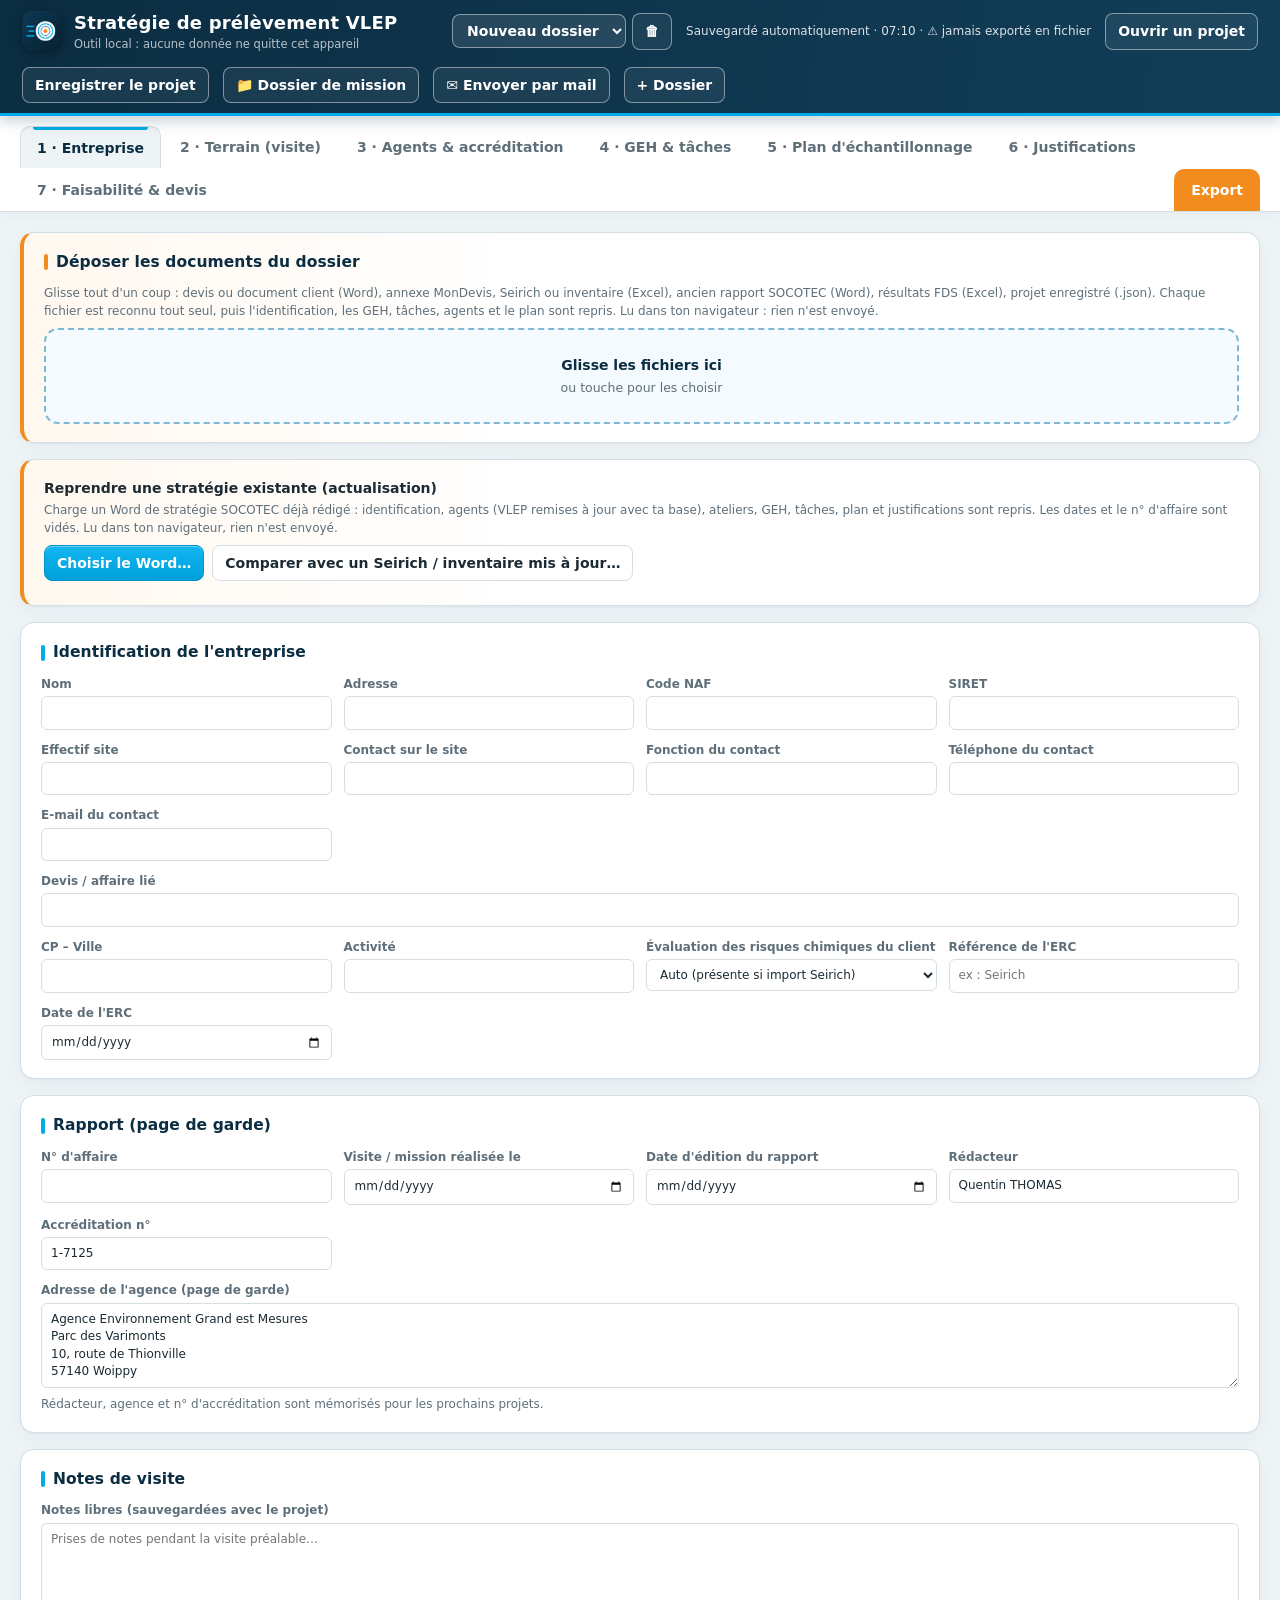
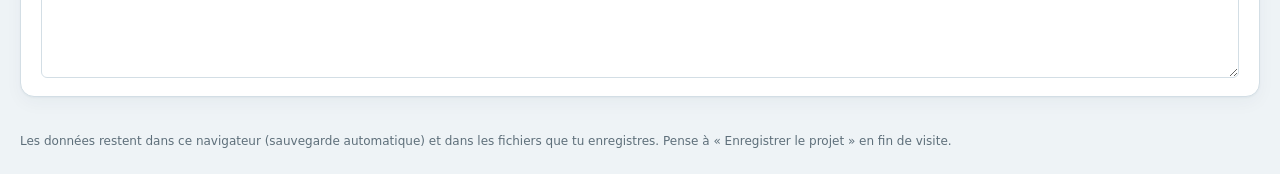
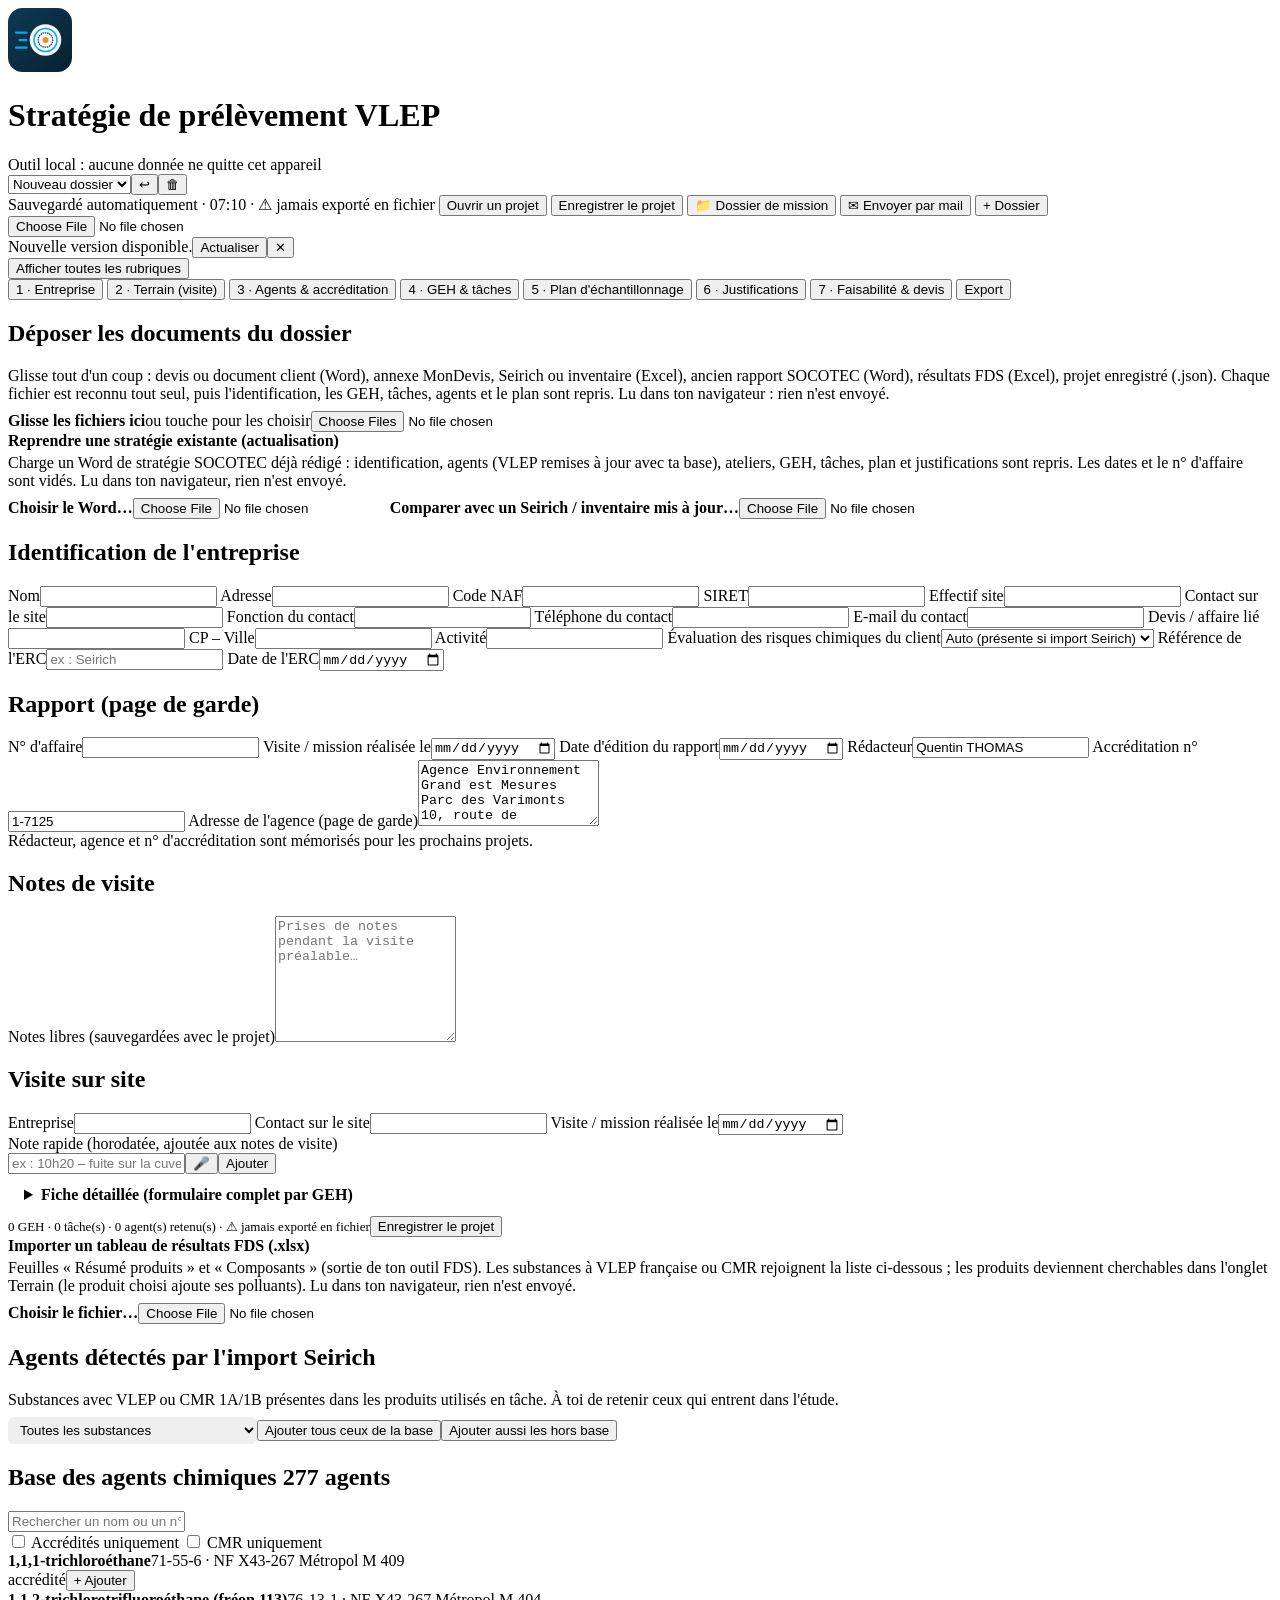
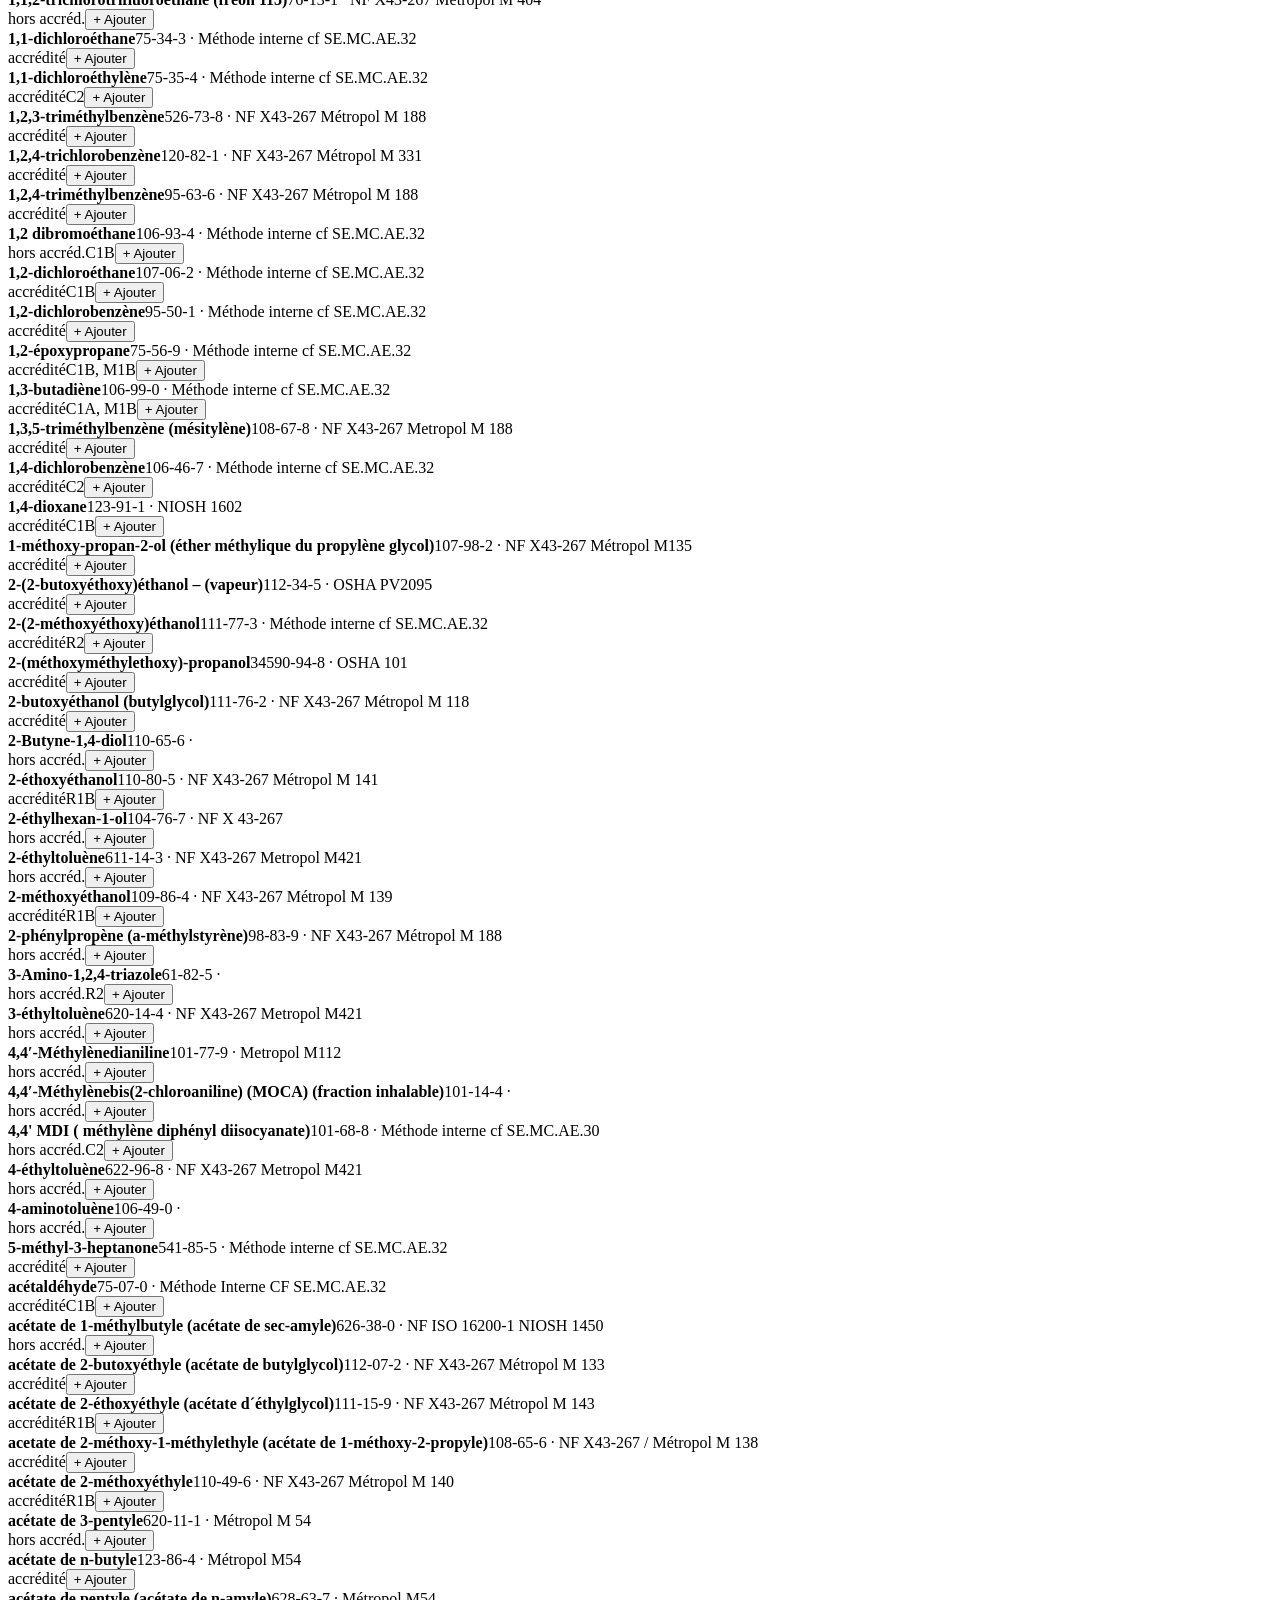
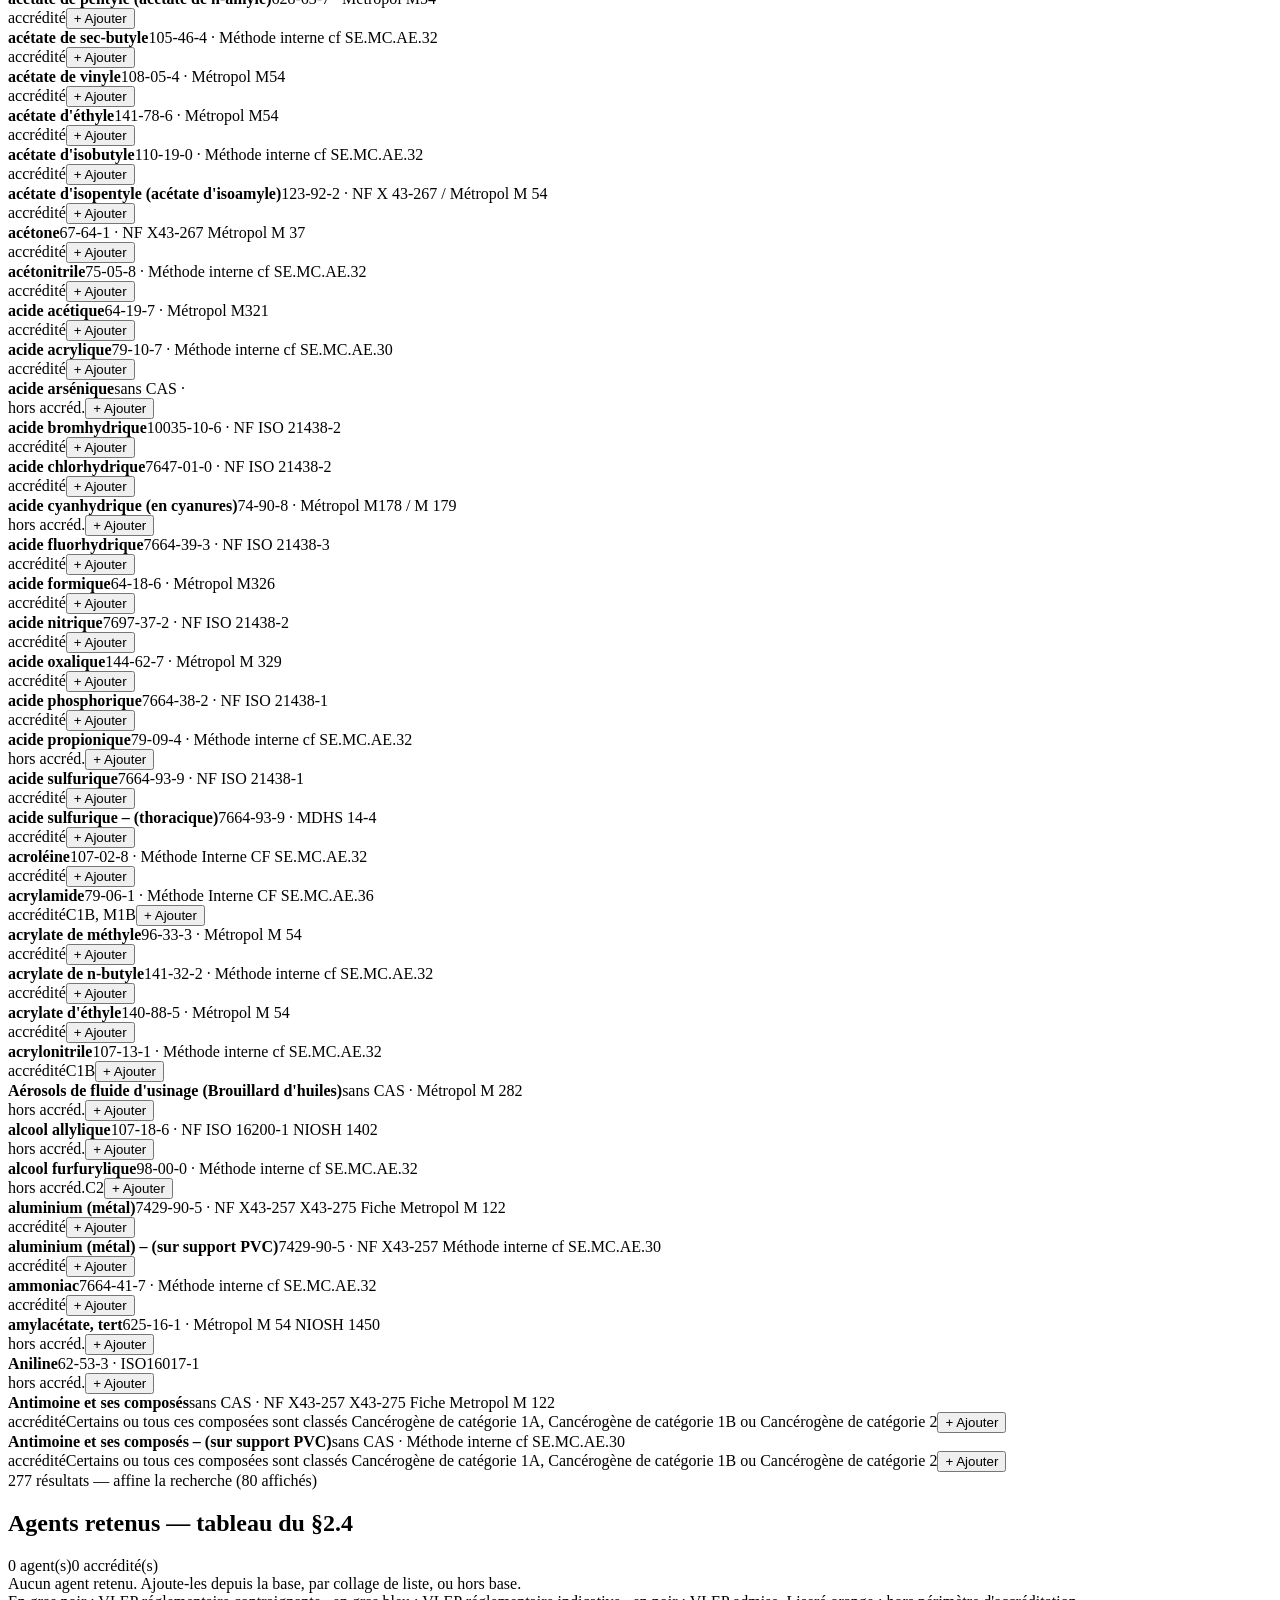
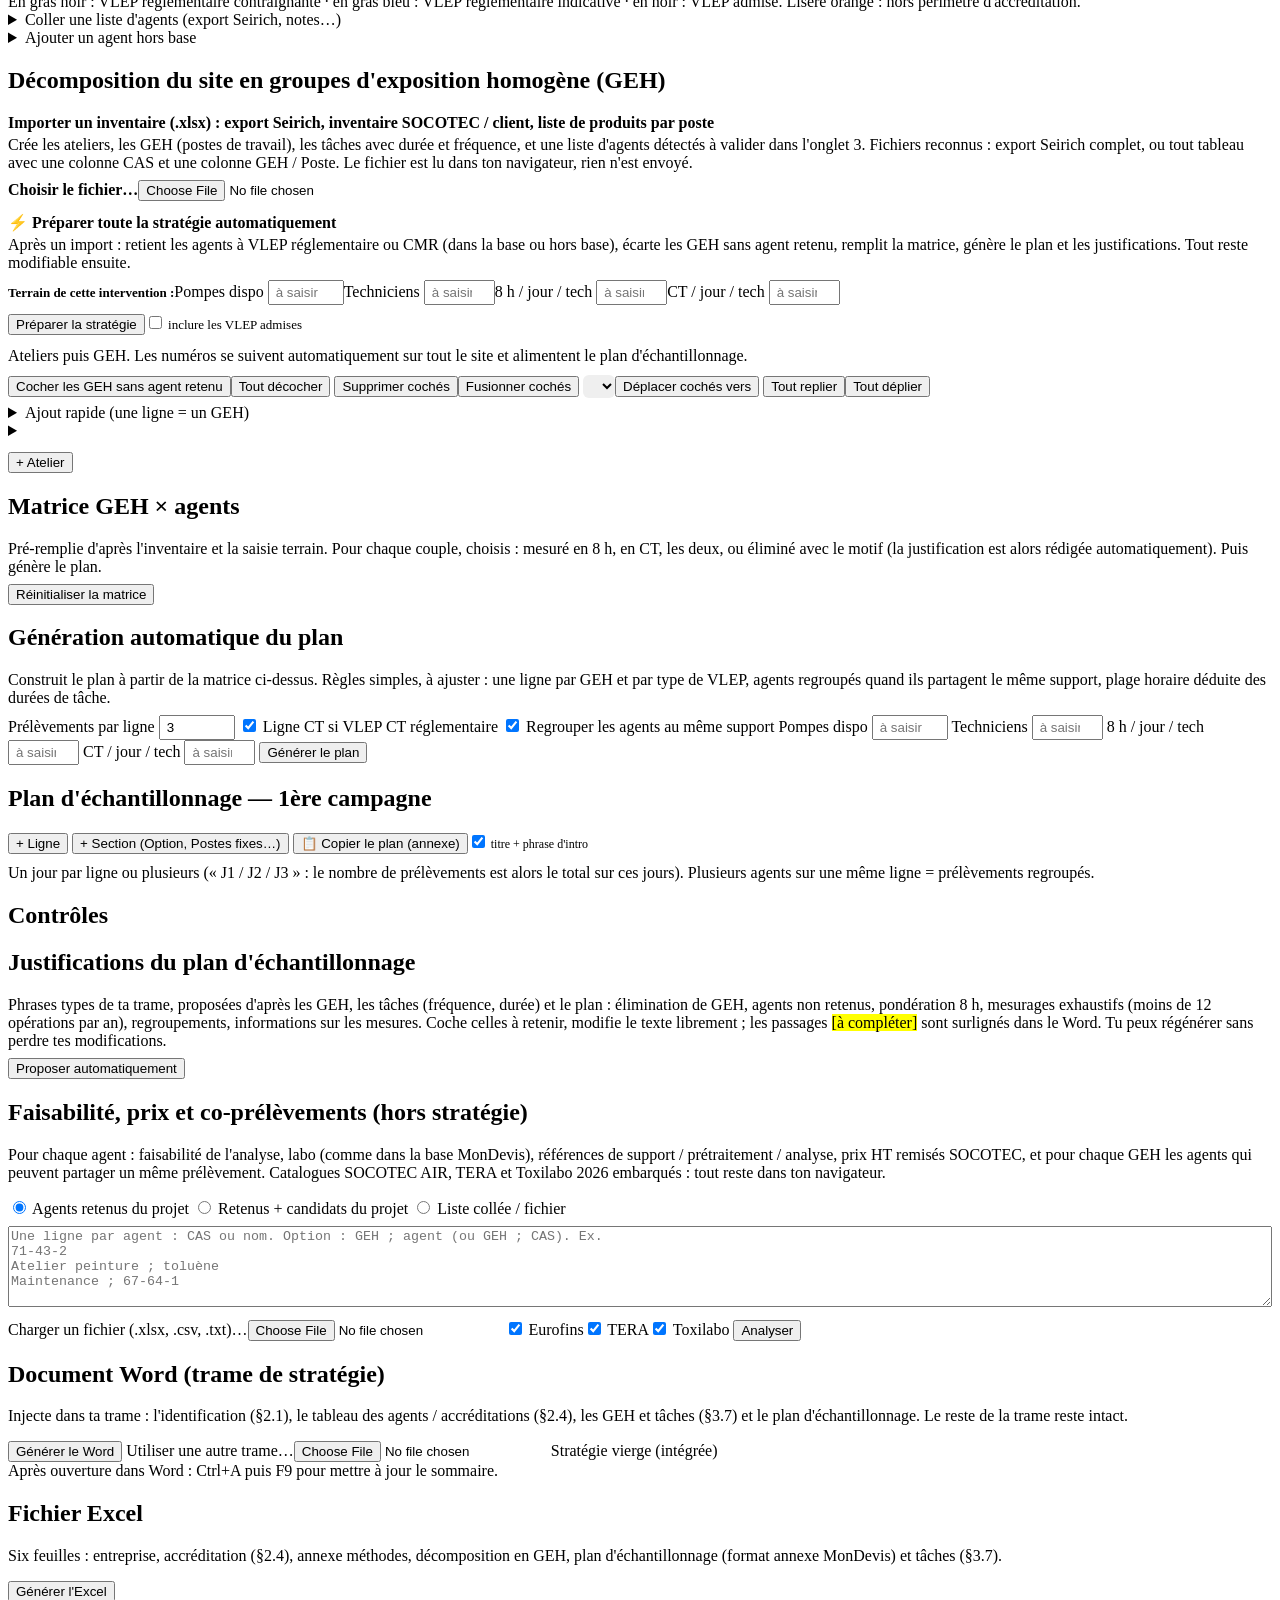
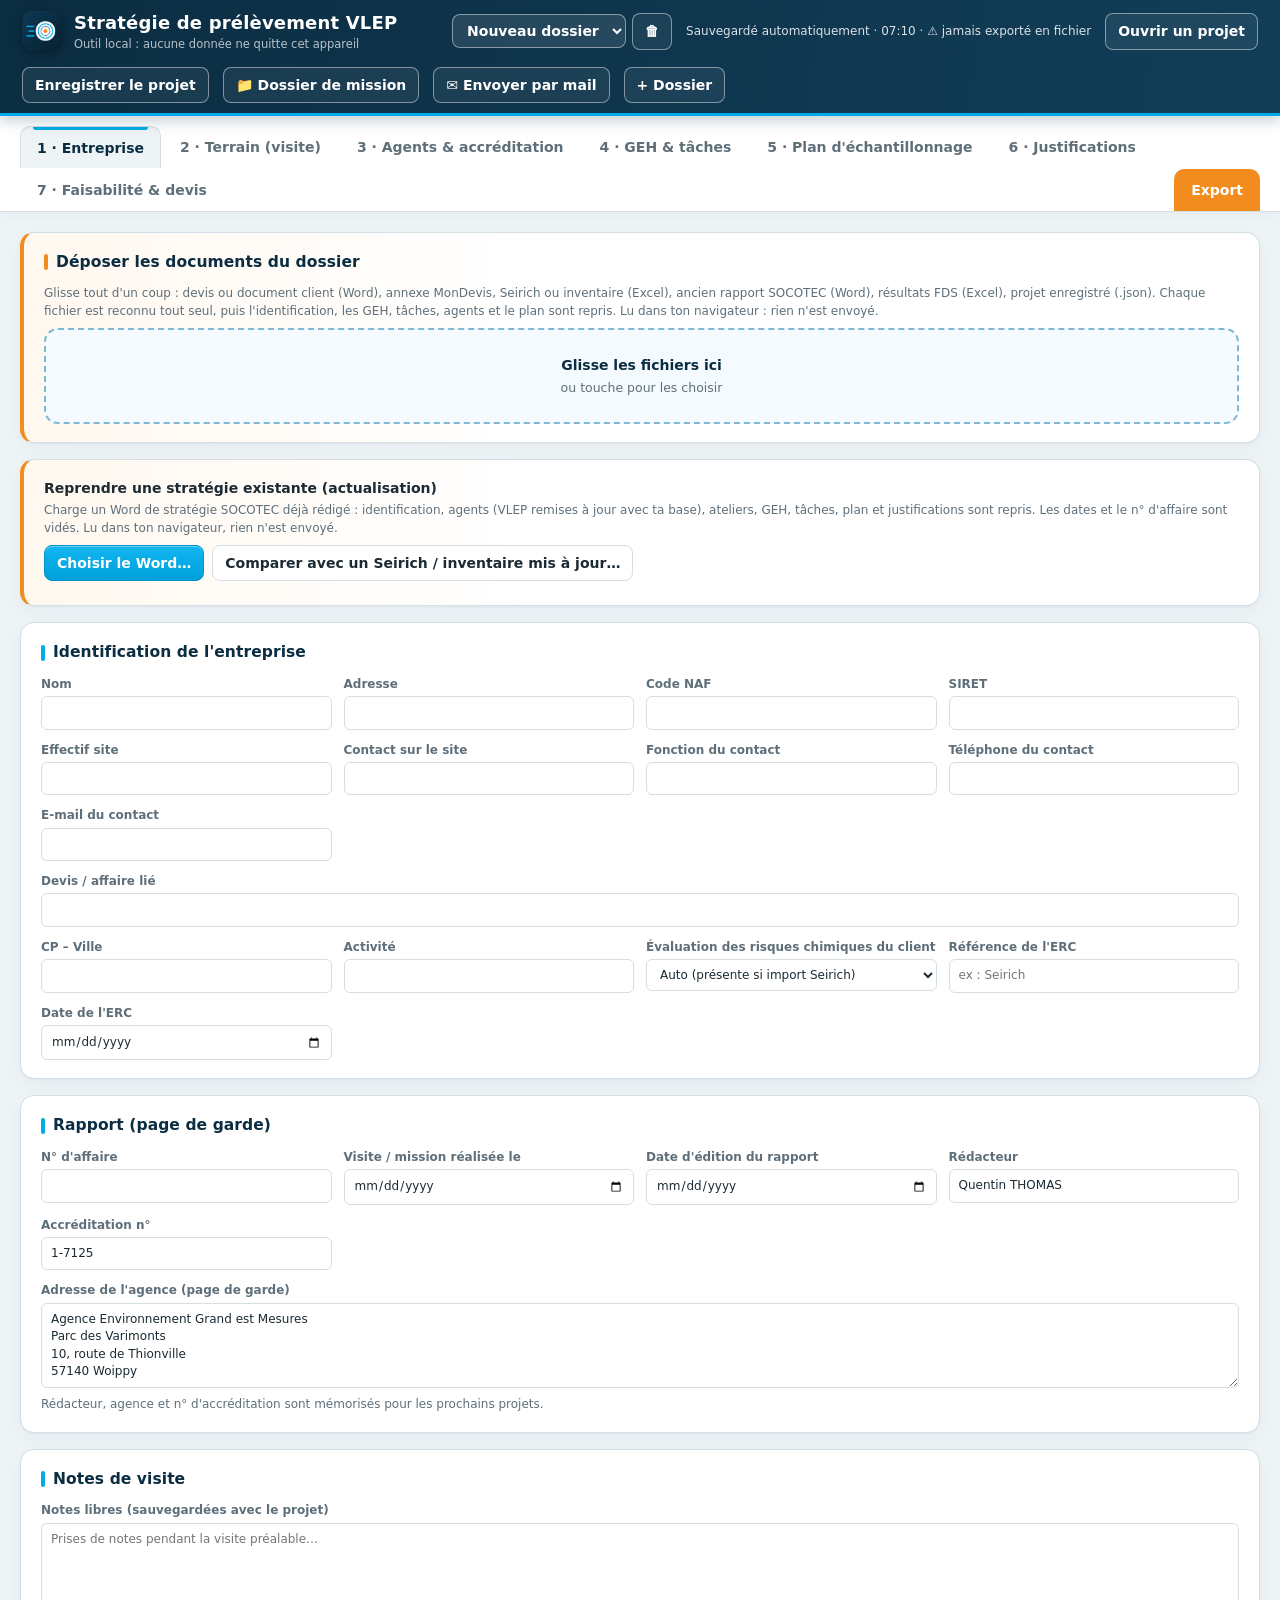
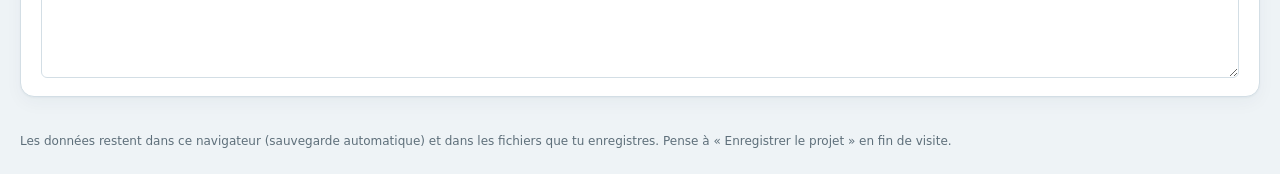
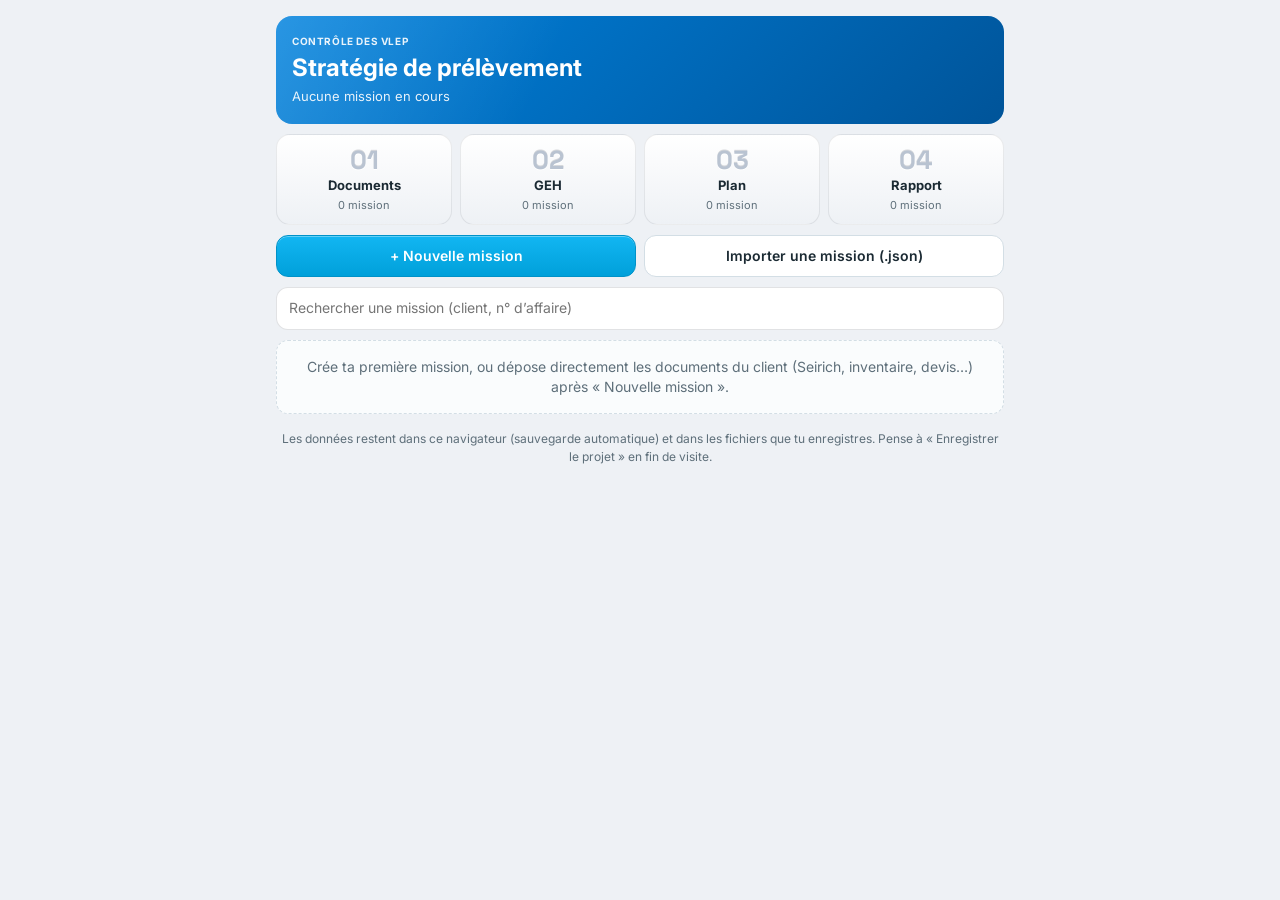
